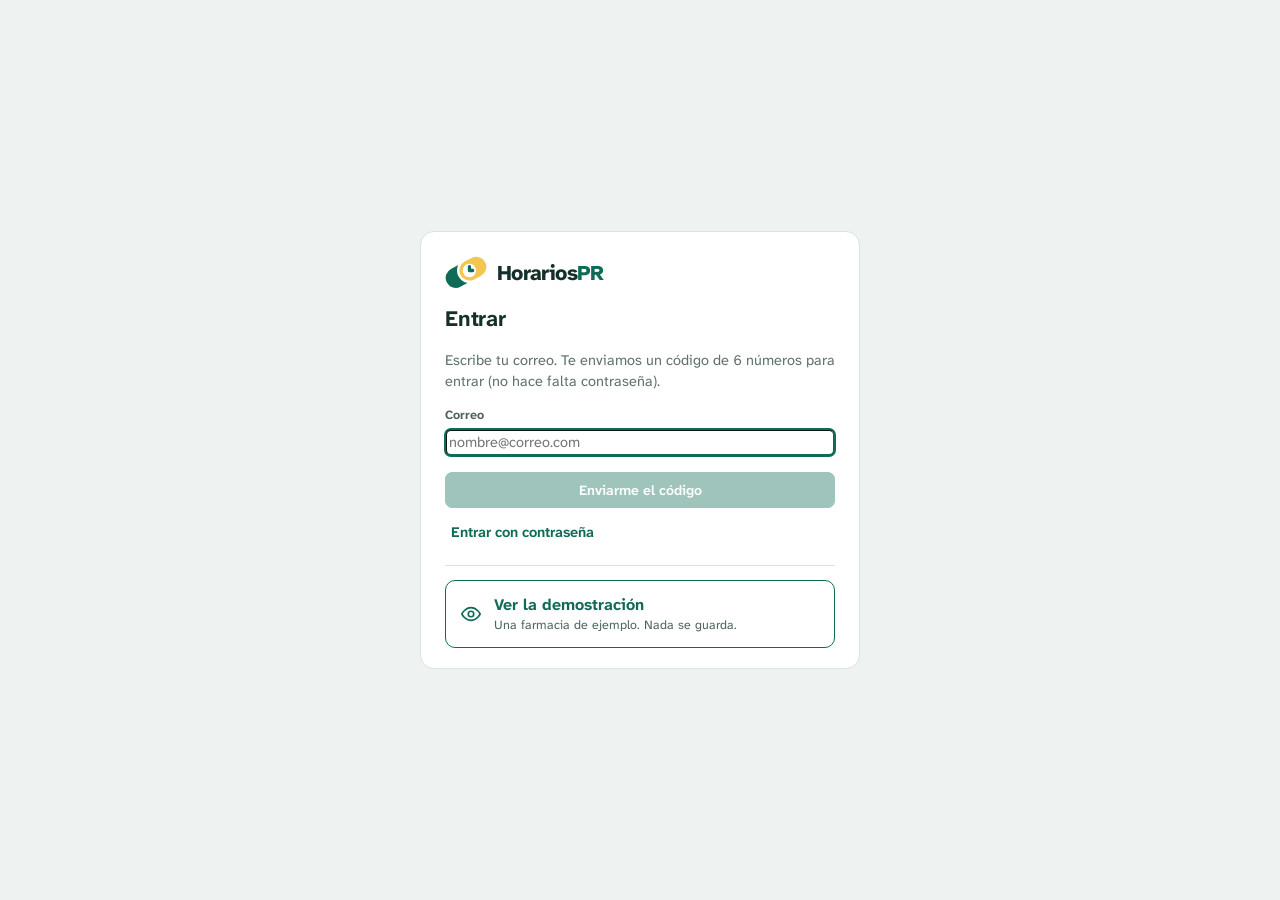
==== escritorio/index.html @ c8d588d7 "Título del video" ====
<!doctype html>
<html lang="es">
  <head>
    <meta charset="UTF-8" />
    <meta name="viewport" content="width=device-width, initial-scale=1.0" />
    <meta name="description" content="HorariosPR: horarios de farmacia claros, con reglas y revisión automática." />
    <meta name="theme-color" content="#0f6b57" />
    <title>HorariosPR</title>
    <link rel="icon" href="data:image/svg+xml,%3Csvg xmlns='http://www.w3.org/2000/svg' viewBox='0 0 32 32'%3E%3Cpath d='M9.193 3.197A14.5 14.5 0 0 0 22.807 28.803Z' fill='%230f6b57'/%3E%3Cpath d='M9.193 3.197A14.5 14.5 0 0 1 22.807 28.803Z' fill='%23f3c64f'/%3E%3Cpath d='M16 16V8.8M16 16h5.6' fill='none' stroke='%23fff' stroke-width='4' stroke-linecap='round'/%3E%3C/svg%3E" />
    <script type="module" crossorigin>var $x=Object.defineProperty;var Dx=(e,r,t)=>r in e?$x(e,r,{enumerable:!0,configurable:!0,writable:!0,value:t}):e[r]=t;var zl=(e,r,t)=>Dx(e,typeof r!="symbol"?r+"":r,t);(function(){const r=document.createElement("link").relList;if(r&&r.supports&&r.supports("modulepreload"))return;for(const o of document.querySelectorAll('link[rel="modulepreload"]'))n(o);new MutationObserver(o=>{for(const a of o)if(a.type==="childList")for(const s of a.addedNodes)s.tagName==="LINK"&&s.rel==="modulepreload"&&n(s)}).observe(document,{childList:!0,subtree:!0});function t(o){const a={};return o.integrity&&(a.integrity=o.integrity),o.referrerPolicy&&(a.referrerPolicy=o.referrerPolicy),o.crossOrigin==="use-credentials"?a.credentials="include":o.crossOrigin==="anonymous"?a.credentials="omit":a.credentials="same-origin",a}function n(o){if(o.ep)return;o.ep=!0;const a=t(o);fetch(o.href,a)}})();const Lx="modulepreload",Fx=function(e,r){return new URL(e,r).href},u0={},bb=function(r,t,n){let o=Promise.resolve();if(t&&t.length>0){const s=document.getElementsByTagName("link"),c=document.querySelector("meta[property=csp-nonce]"),l=(c==null?void 0:c.nonce)||(c==null?void 0:c.getAttribute("nonce"));o=Promise.allSettled(t.map(i=>{if(i=Fx(i,n),i in u0)return;u0[i]=!0;const u=i.endsWith(".css"),f=u?'[rel="stylesheet"]':"";if(!!n)for(let g=s.length-1;g>=0;g--){const m=s[g];if(m.href===i&&(!u||m.rel==="stylesheet"))return}else if(document.querySelector(`link[href="${i}"]${f}`))return;const h=document.createElement("link");if(h.rel=u?"stylesheet":Lx,u||(h.as="script"),h.crossOrigin="",h.href=i,l&&h.setAttribute("nonce",l),document.head.appendChild(h),u)return new Promise((g,m)=>{h.addEventListener("load",g),h.addEventListener("error",()=>m(new Error(`Unable to preload CSS for ${i}`)))})}))}function a(s){const c=new Event("vite:preloadError",{cancelable:!0});if(c.payload=s,window.dispatchEvent(c),!c.defaultPrevented)throw s}return o.then(s=>{for(const c of s||[])c.status==="rejected"&&a(c.reason);return r().catch(a)})};var mt=typeof globalThis<"u"?globalThis:typeof window<"u"?window:typeof global<"u"?global:typeof self<"u"?self:{};function zx(e){return e&&e.__esModule&&Object.prototype.hasOwnProperty.call(e,"default")?e.default:e}var yb={exports:{}},Zu={},vb={exports:{}},ft={};/**
 * @license React
 * react.production.min.js
 *
 * Copyright (c) Facebook, Inc. and its affiliates.
 *
 * This source code is licensed under the MIT license found in the
 * LICENSE file in the root directory of this source tree.
 */var vl=Symbol.for("react.element"),Bx=Symbol.for("react.portal"),Ux=Symbol.for("react.fragment"),Hx=Symbol.for("react.strict_mode"),qx=Symbol.for("react.profiler"),Vx=Symbol.for("react.provider"),Wx=Symbol.for("react.context"),Kx=Symbol.for("react.forward_ref"),Gx=Symbol.for("react.suspense"),Xx=Symbol.for("react.memo"),Jx=Symbol.for("react.lazy"),d0=Symbol.iterator;function Yx(e){return e===null||typeof e!="object"?null:(e=d0&&e[d0]||e["@@iterator"],typeof e=="function"?e:null)}var wb={isMounted:function(){return!1},enqueueForceUpdate:function(){},enqueueReplaceState:function(){},enqueueSetState:function(){}},xb=Object.assign,_b={};function Oi(e,r,t){this.props=e,this.context=r,this.refs=_b,this.updater=t||wb}Oi.prototype.isReactComponent={};Oi.prototype.setState=function(e,r){if(typeof e!="object"&&typeof e!="function"&&e!=null)throw Error("setState(...): takes an object of state variables to update or a function which returns an object of state variables.");this.updater.enqueueSetState(this,e,r,"setState")};Oi.prototype.forceUpdate=function(e){this.updater.enqueueForceUpdate(this,e,"forceUpdate")};function Sb(){}Sb.prototype=Oi.prototype;function kp(e,r,t){this.props=e,this.context=r,this.refs=_b,this.updater=t||wb}var Ep=kp.prototype=new Sb;Ep.constructor=kp;xb(Ep,Oi.prototype);Ep.isPureReactComponent=!0;var h0=Array.isArray,jb=Object.prototype.hasOwnProperty,Cp={current:null},kb={key:!0,ref:!0,__self:!0,__source:!0};function Eb(e,r,t){var n,o={},a=null,s=null;if(r!=null)for(n in r.ref!==void 0&&(s=r.ref),r.key!==void 0&&(a=""+r.key),r)jb.call(r,n)&&!kb.hasOwnProperty(n)&&(o[n]=r[n]);var c=arguments.length-2;if(c===1)o.children=t;else if(1<c){for(var l=Array(c),i=0;i<c;i++)l[i]=arguments[i+2];o.children=l}if(e&&e.defaultProps)for(n in c=e.defaultProps,c)o[n]===void 0&&(o[n]=c[n]);return{$$typeof:vl,type:e,key:a,ref:s,props:o,_owner:Cp.current}}function Zx(e,r){return{$$typeof:vl,type:e.type,key:r,ref:e.ref,props:e.props,_owner:e._owner}}function Tp(e){return typeof e=="object"&&e!==null&&e.$$typeof===vl}function Qx(e){var r={"=":"=0",":":"=2"};return"$"+e.replace(/[=:]/g,function(t){return r[t]})}var f0=/\/+/g;function zd(e,r){return typeof e=="object"&&e!==null&&e.key!=null?Qx(""+e.key):r.toString(36)}function wc(e,r,t,n,o){var a=typeof e;(a==="undefined"||a==="boolean")&&(e=null);var s=!1;if(e===null)s=!0;else switch(a){case"string":case"number":s=!0;break;case"object":switch(e.$$typeof){case vl:case Bx:s=!0}}if(s)return s=e,o=o(s),e=n===""?"."+zd(s,0):n,h0(o)?(t="",e!=null&&(t=e.replace(f0,"$&/")+"/"),wc(o,r,t,"",function(i){return i})):o!=null&&(Tp(o)&&(o=Zx(o,t+(!o.key||s&&s.key===o.key?"":(""+o.key).replace(f0,"$&/")+"/")+e)),r.push(o)),1;if(s=0,n=n===""?".":n+":",h0(e))for(var c=0;c<e.length;c++){a=e[c];var l=n+zd(a,c);s+=wc(a,r,t,l,o)}else if(l=Yx(e),typeof l=="function")for(e=l.call(e),c=0;!(a=e.next()).done;)a=a.value,l=n+zd(a,c++),s+=wc(a,r,t,l,o);else if(a==="object")throw r=String(e),Error("Objects are not valid as a React child (found: "+(r==="[object Object]"?"object with keys {"+Object.keys(e).join(", ")+"}":r)+"). If you meant to render a collection of children, use an array instead.");return s}function Bl(e,r,t){if(e==null)return e;var n=[],o=0;return wc(e,n,"","",function(a){return r.call(t,a,o++)}),n}function e3(e){if(e._status===-1){var r=e._result;r=r(),r.then(function(t){(e._status===0||e._status===-1)&&(e._status=1,e._result=t)},function(t){(e._status===0||e._status===-1)&&(e._status=2,e._result=t)}),e._status===-1&&(e._status=0,e._result=r)}if(e._status===1)return e._result.default;throw e._result}var Mr={current:null},xc={transition:null},t3={ReactCurrentDispatcher:Mr,ReactCurrentBatchConfig:xc,ReactCurrentOwner:Cp};function Cb(){throw Error("act(...) is not supported in production builds of React.")}ft.Children={map:Bl,forEach:function(e,r,t){Bl(e,function(){r.apply(this,arguments)},t)},count:function(e){var r=0;return Bl(e,function(){r++}),r},toArray:function(e){return Bl(e,function(r){return r})||[]},only:function(e){if(!Tp(e))throw Error("React.Children.only expected to receive a single React element child.");return e}};ft.Component=Oi;ft.Fragment=Ux;ft.Profiler=qx;ft.PureComponent=kp;ft.StrictMode=Hx;ft.Suspense=Gx;ft.__SECRET_INTERNALS_DO_NOT_USE_OR_YOU_WILL_BE_FIRED=t3;ft.act=Cb;ft.cloneElement=function(e,r,t){if(e==null)throw Error("React.cloneElement(...): The argument must be a React element, but you passed "+e+".");var n=xb({},e.props),o=e.key,a=e.ref,s=e._owner;if(r!=null){if(r.ref!==void 0&&(a=r.ref,s=Cp.current),r.key!==void 0&&(o=""+r.key),e.type&&e.type.defaultProps)var c=e.type.defaultProps;for(l in r)jb.call(r,l)&&!kb.hasOwnProperty(l)&&(n[l]=r[l]===void 0&&c!==void 0?c[l]:r[l])}var l=arguments.length-2;if(l===1)n.children=t;else if(1<l){c=Array(l);for(var i=0;i<l;i++)c[i]=arguments[i+2];n.children=c}return{$$typeof:vl,type:e.type,key:o,ref:a,props:n,_owner:s}};ft.createContext=function(e){return e={$$typeof:Wx,_currentValue:e,_currentValue2:e,_threadCount:0,Provider:null,Consumer:null,_defaultValue:null,_globalName:null},e.Provider={$$typeof:Vx,_context:e},e.Consumer=e};ft.createElement=Eb;ft.createFactory=function(e){var r=Eb.bind(null,e);return r.type=e,r};ft.createRef=function(){return{current:null}};ft.forwardRef=function(e){return{$$typeof:Kx,render:e}};ft.isValidElement=Tp;ft.lazy=function(e){return{$$typeof:Jx,_payload:{_status:-1,_result:e},_init:e3}};ft.memo=function(e,r){return{$$typeof:Xx,type:e,compare:r===void 0?null:r}};ft.startTransition=function(e){var r=xc.transition;xc.transition={};try{e()}finally{xc.transition=r}};ft.unstable_act=Cb;ft.useCallback=function(e,r){return Mr.current.useCallback(e,r)};ft.useContext=function(e){return Mr.current.useContext(e)};ft.useDebugValue=function(){};ft.useDeferredValue=function(e){return Mr.current.useDeferredValue(e)};ft.useEffect=function(e,r){return Mr.current.useEffect(e,r)};ft.useId=function(){return Mr.current.useId()};ft.useImperativeHandle=function(e,r,t){return Mr.current.useImperativeHandle(e,r,t)};ft.useInsertionEffect=function(e,r){return Mr.current.useInsertionEffect(e,r)};ft.useLayoutEffect=function(e,r){return Mr.current.useLayoutEffect(e,r)};ft.useMemo=function(e,r){return Mr.current.useMemo(e,r)};ft.useReducer=function(e,r,t){return Mr.current.useReducer(e,r,t)};ft.useRef=function(e){return Mr.current.useRef(e)};ft.useState=function(e){return Mr.current.useState(e)};ft.useSyncExternalStore=function(e,r,t){return Mr.current.useSyncExternalStore(e,r,t)};ft.useTransition=function(){return Mr.current.useTransition()};ft.version="18.3.1";vb.exports=ft;var Q=vb.exports;/**
 * @license React
 * react-jsx-runtime.production.min.js
 *
 * Copyright (c) Facebook, Inc. and its affiliates.
 *
 * This source code is licensed under the MIT license found in the
 * LICENSE file in the root directory of this source tree.
 */var r3=Q,n3=Symbol.for("react.element"),s3=Symbol.for("react.fragment"),a3=Object.prototype.hasOwnProperty,i3=r3.__SECRET_INTERNALS_DO_NOT_USE_OR_YOU_WILL_BE_FIRED.ReactCurrentOwner,o3={key:!0,ref:!0,__self:!0,__source:!0};function Tb(e,r,t){var n,o={},a=null,s=null;t!==void 0&&(a=""+t),r.key!==void 0&&(a=""+r.key),r.ref!==void 0&&(s=r.ref);for(n in r)a3.call(r,n)&&!o3.hasOwnProperty(n)&&(o[n]=r[n]);if(e&&e.defaultProps)for(n in r=e.defaultProps,r)o[n]===void 0&&(o[n]=r[n]);return{$$typeof:n3,type:e,key:a,ref:s,props:o,_owner:i3.current}}Zu.Fragment=s3;Zu.jsx=Tb;Zu.jsxs=Tb;yb.exports=Zu;var b=yb.exports,Ab={exports:{}},Yr={},Nb={exports:{}},Ob={};/**
 * @license React
 * scheduler.production.min.js
 *
 * Copyright (c) Facebook, Inc. and its affiliates.
 *
 * This source code is licensed under the MIT license found in the
 * LICENSE file in the root directory of this source tree.
 */(function(e){function r(_,S){var T=_.length;_.push(S);e:for(;0<T;){var P=T-1>>>1,L=_[P];if(0<o(L,S))_[P]=S,_[T]=L,T=P;else break e}}function t(_){return _.length===0?null:_[0]}function n(_){if(_.length===0)return null;var S=_[0],T=_.pop();if(T!==S){_[0]=T;e:for(var P=0,L=_.length,V=L>>>1;P<V;){var H=2*(P+1)-1,Y=_[H],z=H+1,K=_[z];if(0>o(Y,T))z<L&&0>o(K,Y)?(_[P]=K,_[z]=T,P=z):(_[P]=Y,_[H]=T,P=H);else if(z<L&&0>o(K,T))_[P]=K,_[z]=T,P=z;else break e}}return S}function o(_,S){var T=_.sortIndex-S.sortIndex;return T!==0?T:_.id-S.id}if(typeof performance=="object"&&typeof performance.now=="function"){var a=performance;e.unstable_now=function(){return a.now()}}else{var s=Date,c=s.now();e.unstable_now=function(){return s.now()-c}}var l=[],i=[],u=1,f=null,d=3,h=!1,g=!1,m=!1,p=typeof setTimeout=="function"?setTimeout:null,v=typeof clearTimeout=="function"?clearTimeout:null,y=typeof setImmediate<"u"?setImmediate:null;typeof navigator<"u"&&navigator.scheduling!==void 0&&navigator.scheduling.isInputPending!==void 0&&navigator.scheduling.isInputPending.bind(navigator.scheduling);function w(_){for(var S=t(i);S!==null;){if(S.callback===null)n(i);else if(S.startTime<=_)n(i),S.sortIndex=S.expirationTime,r(l,S);else break;S=t(i)}}function k(_){if(m=!1,w(_),!g)if(t(l)!==null)g=!0,x(A);else{var S=t(i);S!==null&&j(k,S.startTime-_)}}function A(_,S){g=!1,m&&(m=!1,v(R),R=-1),h=!0;var T=d;try{for(w(S),f=t(l);f!==null&&(!(f.expirationTime>S)||_&&!U());){var P=f.callback;if(typeof P=="function"){f.callback=null,d=f.priorityLevel;var L=P(f.expirationTime<=S);S=e.unstable_now(),typeof L=="function"?f.callback=L:f===t(l)&&n(l),w(S)}else n(l);f=t(l)}if(f!==null)var V=!0;else{var H=t(i);H!==null&&j(k,H.startTime-S),V=!1}return V}finally{f=null,d=T,h=!1}}var N=!1,I=null,R=-1,F=5,$=-1;function U(){return!(e.unstable_now()-$<F)}function B(){if(I!==null){var _=e.unstable_now();$=_;var S=!0;try{S=I(!0,_)}finally{S?C():(N=!1,I=null)}}else N=!1}var C;if(typeof y=="function")C=function(){y(B)};else if(typeof MessageChannel<"u"){var O=new MessageChannel,E=O.port2;O.port1.onmessage=B,C=function(){E.postMessage(null)}}else C=function(){p(B,0)};function x(_){I=_,N||(N=!0,C())}function j(_,S){R=p(function(){_(e.unstable_now())},S)}e.unstable_IdlePriority=5,e.unstable_ImmediatePriority=1,e.unstable_LowPriority=4,e.unstable_NormalPriority=3,e.unstable_Profiling=null,e.unstable_UserBlockingPriority=2,e.unstable_cancelCallback=function(_){_.callback=null},e.unstable_continueExecution=function(){g||h||(g=!0,x(A))},e.unstable_forceFrameRate=function(_){0>_||125<_?console.error("forceFrameRate takes a positive int between 0 and 125, forcing frame rates higher than 125 fps is not supported"):F=0<_?Math.floor(1e3/_):5},e.unstable_getCurrentPriorityLevel=function(){return d},e.unstable_getFirstCallbackNode=function(){return t(l)},e.unstable_next=function(_){switch(d){case 1:case 2:case 3:var S=3;break;default:S=d}var T=d;d=S;try{return _()}finally{d=T}},e.unstable_pauseExecution=function(){},e.unstable_requestPaint=function(){},e.unstable_runWithPriority=function(_,S){switch(_){case 1:case 2:case 3:case 4:case 5:break;default:_=3}var T=d;d=_;try{return S()}finally{d=T}},e.unstable_scheduleCallback=function(_,S,T){var P=e.unstable_now();switch(typeof T=="object"&&T!==null?(T=T.delay,T=typeof T=="number"&&0<T?P+T:P):T=P,_){case 1:var L=-1;break;case 2:L=250;break;case 5:L=1073741823;break;case 4:L=1e4;break;default:L=5e3}return L=T+L,_={id:u++,callback:S,priorityLevel:_,startTime:T,expirationTime:L,sortIndex:-1},T>P?(_.sortIndex=T,r(i,_),t(l)===null&&_===t(i)&&(m?(v(R),R=-1):m=!0,j(k,T-P))):(_.sortIndex=L,r(l,_),g||h||(g=!0,x(A))),_},e.unstable_shouldYield=U,e.unstable_wrapCallback=function(_){var S=d;return function(){var T=d;d=S;try{return _.apply(this,arguments)}finally{d=T}}}})(Ob);Nb.exports=Ob;var l3=Nb.exports;/**
 * @license React
 * react-dom.production.min.js
 *
 * Copyright (c) Facebook, Inc. and its affiliates.
 *
 * This source code is licensed under the MIT license found in the
 * LICENSE file in the root directory of this source tree.
 */var c3=Q,Xr=l3;function Ne(e){for(var r="https://reactjs.org/docs/error-decoder.html?invariant="+e,t=1;t<arguments.length;t++)r+="&args[]="+encodeURIComponent(arguments[t]);return"Minified React error #"+e+"; visit "+r+" for the full message or use the non-minified dev environment for full errors and additional helpful warnings."}var Rb=new Set,Io={};function ga(e,r){pi(e,r),pi(e+"Capture",r)}function pi(e,r){for(Io[e]=r,e=0;e<r.length;e++)Rb.add(r[e])}var Qn=!(typeof window>"u"||typeof window.document>"u"||typeof window.document.createElement>"u"),Uh=Object.prototype.hasOwnProperty,u3=/^[:A-Z_a-z\u00C0-\u00D6\u00D8-\u00F6\u00F8-\u02FF\u0370-\u037D\u037F-\u1FFF\u200C-\u200D\u2070-\u218F\u2C00-\u2FEF\u3001-\uD7FF\uF900-\uFDCF\uFDF0-\uFFFD][:A-Z_a-z\u00C0-\u00D6\u00D8-\u00F6\u00F8-\u02FF\u0370-\u037D\u037F-\u1FFF\u200C-\u200D\u2070-\u218F\u2C00-\u2FEF\u3001-\uD7FF\uF900-\uFDCF\uFDF0-\uFFFD\-.0-9\u00B7\u0300-\u036F\u203F-\u2040]*$/,p0={},m0={};function d3(e){return Uh.call(m0,e)?!0:Uh.call(p0,e)?!1:u3.test(e)?m0[e]=!0:(p0[e]=!0,!1)}function h3(e,r,t,n){if(t!==null&&t.type===0)return!1;switch(typeof r){case"function":case"symbol":return!0;case"boolean":return n?!1:t!==null?!t.acceptsBooleans:(e=e.toLowerCase().slice(0,5),e!=="data-"&&e!=="aria-");default:return!1}}function f3(e,r,t,n){if(r===null||typeof r>"u"||h3(e,r,t,n))return!0;if(n)return!1;if(t!==null)switch(t.type){case 3:return!r;case 4:return r===!1;case 5:return isNaN(r);case 6:return isNaN(r)||1>r}return!1}function Pr(e,r,t,n,o,a,s){this.acceptsBooleans=r===2||r===3||r===4,this.attributeName=n,this.attributeNamespace=o,this.mustUseProperty=t,this.propertyName=e,this.type=r,this.sanitizeURL=a,this.removeEmptyString=s}var br={};"children dangerouslySetInnerHTML defaultValue defaultChecked innerHTML suppressContentEditableWarning suppressHydrationWarning style".split(" ").forEach(function(e){br[e]=new Pr(e,0,!1,e,null,!1,!1)});[["acceptCharset","accept-charset"],["className","class"],["htmlFor","for"],["httpEquiv","http-equiv"]].forEach(function(e){var r=e[0];br[r]=new Pr(r,1,!1,e[1],null,!1,!1)});["contentEditable","draggable","spellCheck","value"].forEach(function(e){br[e]=new Pr(e,2,!1,e.toLowerCase(),null,!1,!1)});["autoReverse","externalResourcesRequired","focusable","preserveAlpha"].forEach(function(e){br[e]=new Pr(e,2,!1,e,null,!1,!1)});"allowFullScreen async autoFocus autoPlay controls default defer disabled disablePictureInPicture disableRemotePlayback formNoValidate hidden loop noModule noValidate open playsInline readOnly required reversed scoped seamless itemScope".split(" ").forEach(function(e){br[e]=new Pr(e,3,!1,e.toLowerCase(),null,!1,!1)});["checked","multiple","muted","selected"].forEach(function(e){br[e]=new Pr(e,3,!0,e,null,!1,!1)});["capture","download"].forEach(function(e){br[e]=new Pr(e,4,!1,e,null,!1,!1)});["cols","rows","size","span"].forEach(function(e){br[e]=new Pr(e,6,!1,e,null,!1,!1)});["rowSpan","start"].forEach(function(e){br[e]=new Pr(e,5,!1,e.toLowerCase(),null,!1,!1)});var Ap=/[\-:]([a-z])/g;function Np(e){return e[1].toUpperCase()}"accent-height alignment-baseline arabic-form baseline-shift cap-height clip-path clip-rule color-interpolation color-interpolation-filters color-profile color-rendering dominant-baseline enable-background fill-opacity fill-rule flood-color flood-opacity font-family font-size font-size-adjust font-stretch font-style font-variant font-weight glyph-name glyph-orientation-horizontal glyph-orientation-vertical horiz-adv-x horiz-origin-x image-rendering letter-spacing lighting-color marker-end marker-mid marker-start overline-position overline-thickness paint-order panose-1 pointer-events rendering-intent shape-rendering stop-color stop-opacity strikethrough-position strikethrough-thickness stroke-dasharray stroke-dashoffset stroke-linecap stroke-linejoin stroke-miterlimit stroke-opacity stroke-width text-anchor text-decoration text-rendering underline-position underline-thickness unicode-bidi unicode-range units-per-em v-alphabetic v-hanging v-ideographic v-mathematical vector-effect vert-adv-y vert-origin-x vert-origin-y word-spacing writing-mode xmlns:xlink x-height".split(" ").forEach(function(e){var r=e.replace(Ap,Np);br[r]=new Pr(r,1,!1,e,null,!1,!1)});"xlink:actuate xlink:arcrole xlink:role xlink:show xlink:title xlink:type".split(" ").forEach(function(e){var r=e.replace(Ap,Np);br[r]=new Pr(r,1,!1,e,"http://www.w3.org/1999/xlink",!1,!1)});["xml:base","xml:lang","xml:space"].forEach(function(e){var r=e.replace(Ap,Np);br[r]=new Pr(r,1,!1,e,"http://www.w3.org/XML/1998/namespace",!1,!1)});["tabIndex","crossOrigin"].forEach(function(e){br[e]=new Pr(e,1,!1,e.toLowerCase(),null,!1,!1)});br.xlinkHref=new Pr("xlinkHref",1,!1,"xlink:href","http://www.w3.org/1999/xlink",!0,!1);["src","href","action","formAction"].forEach(function(e){br[e]=new Pr(e,1,!1,e.toLowerCase(),null,!0,!0)});function Op(e,r,t,n){var o=br.hasOwnProperty(r)?br[r]:null;(o!==null?o.type!==0:n||!(2<r.length)||r[0]!=="o"&&r[0]!=="O"||r[1]!=="n"&&r[1]!=="N")&&(f3(r,t,o,n)&&(t=null),n||o===null?d3(r)&&(t===null?e.removeAttribute(r):e.setAttribute(r,""+t)):o.mustUseProperty?e[o.propertyName]=t===null?o.type===3?!1:"":t:(r=o.attributeName,n=o.attributeNamespace,t===null?e.removeAttribute(r):(o=o.type,t=o===3||o===4&&t===!0?"":""+t,n?e.setAttributeNS(n,r,t):e.setAttribute(r,t))))}var is=c3.__SECRET_INTERNALS_DO_NOT_USE_OR_YOU_WILL_BE_FIRED,Ul=Symbol.for("react.element"),Ia=Symbol.for("react.portal"),$a=Symbol.for("react.fragment"),Rp=Symbol.for("react.strict_mode"),Hh=Symbol.for("react.profiler"),Mb=Symbol.for("react.provider"),Pb=Symbol.for("react.context"),Mp=Symbol.for("react.forward_ref"),qh=Symbol.for("react.suspense"),Vh=Symbol.for("react.suspense_list"),Pp=Symbol.for("react.memo"),hs=Symbol.for("react.lazy"),Ib=Symbol.for("react.offscreen"),g0=Symbol.iterator;function Hi(e){return e===null||typeof e!="object"?null:(e=g0&&e[g0]||e["@@iterator"],typeof e=="function"?e:null)}var Kt=Object.assign,Bd;function io(e){if(Bd===void 0)try{throw Error()}catch(t){var r=t.stack.trim().match(/\n( *(at )?)/);Bd=r&&r[1]||""}return`
`+Bd+e}var Ud=!1;function Hd(e,r){if(!e||Ud)return"";Ud=!0;var t=Error.prepareStackTrace;Error.prepareStackTrace=void 0;try{if(r)if(r=function(){throw Error()},Object.defineProperty(r.prototype,"props",{set:function(){throw Error()}}),typeof Reflect=="object"&&Reflect.construct){try{Reflect.construct(r,[])}catch(i){var n=i}Reflect.construct(e,[],r)}else{try{r.call()}catch(i){n=i}e.call(r.prototype)}else{try{throw Error()}catch(i){n=i}e()}}catch(i){if(i&&n&&typeof i.stack=="string"){for(var o=i.stack.split(`
`),a=n.stack.split(`
`),s=o.length-1,c=a.length-1;1<=s&&0<=c&&o[s]!==a[c];)c--;for(;1<=s&&0<=c;s--,c--)if(o[s]!==a[c]){if(s!==1||c!==1)do if(s--,c--,0>c||o[s]!==a[c]){var l=`
`+o[s].replace(" at new "," at ");return e.displayName&&l.includes("<anonymous>")&&(l=l.replace("<anonymous>",e.displayName)),l}while(1<=s&&0<=c);break}}}finally{Ud=!1,Error.prepareStackTrace=t}return(e=e?e.displayName||e.name:"")?io(e):""}function p3(e){switch(e.tag){case 5:return io(e.type);case 16:return io("Lazy");case 13:return io("Suspense");case 19:return io("SuspenseList");case 0:case 2:case 15:return e=Hd(e.type,!1),e;case 11:return e=Hd(e.type.render,!1),e;case 1:return e=Hd(e.type,!0),e;default:return""}}function Wh(e){if(e==null)return null;if(typeof e=="function")return e.displayName||e.name||null;if(typeof e=="string")return e;switch(e){case $a:return"Fragment";case Ia:return"Portal";case Hh:return"Profiler";case Rp:return"StrictMode";case qh:return"Suspense";case Vh:return"SuspenseList"}if(typeof e=="object")switch(e.$$typeof){case Pb:return(e.displayName||"Context")+".Consumer";case Mb:return(e._context.displayName||"Context")+".Provider";case Mp:var r=e.render;return e=e.displayName,e||(e=r.displayName||r.name||"",e=e!==""?"ForwardRef("+e+")":"ForwardRef"),e;case Pp:return r=e.displayName||null,r!==null?r:Wh(e.type)||"Memo";case hs:r=e._payload,e=e._init;try{return Wh(e(r))}catch{}}return null}function m3(e){var r=e.type;switch(e.tag){case 24:return"Cache";case 9:return(r.displayName||"Context")+".Consumer";case 10:return(r._context.displayName||"Context")+".Provider";case 18:return"DehydratedFragment";case 11:return e=r.render,e=e.displayName||e.name||"",r.displayName||(e!==""?"ForwardRef("+e+")":"ForwardRef");case 7:return"Fragment";case 5:return r;case 4:return"Portal";case 3:return"Root";case 6:return"Text";case 16:return Wh(r);case 8:return r===Rp?"StrictMode":"Mode";case 22:return"Offscreen";case 12:return"Profiler";case 21:return"Scope";case 13:return"Suspense";case 19:return"SuspenseList";case 25:return"TracingMarker";case 1:case 0:case 17:case 2:case 14:case 15:if(typeof r=="function")return r.displayName||r.name||null;if(typeof r=="string")return r}return null}function Rs(e){switch(typeof e){case"boolean":case"number":case"string":case"undefined":return e;case"object":return e;default:return""}}function $b(e){var r=e.type;return(e=e.nodeName)&&e.toLowerCase()==="input"&&(r==="checkbox"||r==="radio")}function g3(e){var r=$b(e)?"checked":"value",t=Object.getOwnPropertyDescriptor(e.constructor.prototype,r),n=""+e[r];if(!e.hasOwnProperty(r)&&typeof t<"u"&&typeof t.get=="function"&&typeof t.set=="function"){var o=t.get,a=t.set;return Object.defineProperty(e,r,{configurable:!0,get:function(){return o.call(this)},set:function(s){n=""+s,a.call(this,s)}}),Object.defineProperty(e,r,{enumerable:t.enumerable}),{getValue:function(){return n},setValue:function(s){n=""+s},stopTracking:function(){e._valueTracker=null,delete e[r]}}}}function Hl(e){e._valueTracker||(e._valueTracker=g3(e))}function Db(e){if(!e)return!1;var r=e._valueTracker;if(!r)return!0;var t=r.getValue(),n="";return e&&(n=$b(e)?e.checked?"true":"false":e.value),e=n,e!==t?(r.setValue(e),!0):!1}function Gc(e){if(e=e||(typeof document<"u"?document:void 0),typeof e>"u")return null;try{return e.activeElement||e.body}catch{return e.body}}function Kh(e,r){var t=r.checked;return Kt({},r,{defaultChecked:void 0,defaultValue:void 0,value:void 0,checked:t??e._wrapperState.initialChecked})}function b0(e,r){var t=r.defaultValue==null?"":r.defaultValue,n=r.checked!=null?r.checked:r.defaultChecked;t=Rs(r.value!=null?r.value:t),e._wrapperState={initialChecked:n,initialValue:t,controlled:r.type==="checkbox"||r.type==="radio"?r.checked!=null:r.value!=null}}function Lb(e,r){r=r.checked,r!=null&&Op(e,"checked",r,!1)}function Gh(e,r){Lb(e,r);var t=Rs(r.value),n=r.type;if(t!=null)n==="number"?(t===0&&e.value===""||e.value!=t)&&(e.value=""+t):e.value!==""+t&&(e.value=""+t);else if(n==="submit"||n==="reset"){e.removeAttribute("value");return}r.hasOwnProperty("value")?Xh(e,r.type,t):r.hasOwnProperty("defaultValue")&&Xh(e,r.type,Rs(r.defaultValue)),r.checked==null&&r.defaultChecked!=null&&(e.defaultChecked=!!r.defaultChecked)}function y0(e,r,t){if(r.hasOwnProperty("value")||r.hasOwnProperty("defaultValue")){var n=r.type;if(!(n!=="submit"&&n!=="reset"||r.value!==void 0&&r.value!==null))return;r=""+e._wrapperState.initialValue,t||r===e.value||(e.value=r),e.defaultValue=r}t=e.name,t!==""&&(e.name=""),e.defaultChecked=!!e._wrapperState.initialChecked,t!==""&&(e.name=t)}function Xh(e,r,t){(r!=="number"||Gc(e.ownerDocument)!==e)&&(t==null?e.defaultValue=""+e._wrapperState.initialValue:e.defaultValue!==""+t&&(e.defaultValue=""+t))}var oo=Array.isArray;function Ya(e,r,t,n){if(e=e.options,r){r={};for(var o=0;o<t.length;o++)r["$"+t[o]]=!0;for(t=0;t<e.length;t++)o=r.hasOwnProperty("$"+e[t].value),e[t].selected!==o&&(e[t].selected=o),o&&n&&(e[t].defaultSelected=!0)}else{for(t=""+Rs(t),r=null,o=0;o<e.length;o++){if(e[o].value===t){e[o].selected=!0,n&&(e[o].defaultSelected=!0);return}r!==null||e[o].disabled||(r=e[o])}r!==null&&(r.selected=!0)}}function Jh(e,r){if(r.dangerouslySetInnerHTML!=null)throw Error(Ne(91));return Kt({},r,{value:void 0,defaultValue:void 0,children:""+e._wrapperState.initialValue})}function v0(e,r){var t=r.value;if(t==null){if(t=r.children,r=r.defaultValue,t!=null){if(r!=null)throw Error(Ne(92));if(oo(t)){if(1<t.length)throw Error(Ne(93));t=t[0]}r=t}r==null&&(r=""),t=r}e._wrapperState={initialValue:Rs(t)}}function Fb(e,r){var t=Rs(r.value),n=Rs(r.defaultValue);t!=null&&(t=""+t,t!==e.value&&(e.value=t),r.defaultValue==null&&e.defaultValue!==t&&(e.defaultValue=t)),n!=null&&(e.defaultValue=""+n)}function w0(e){var r=e.textContent;r===e._wrapperState.initialValue&&r!==""&&r!==null&&(e.value=r)}function zb(e){switch(e){case"svg":return"http://www.w3.org/2000/svg";case"math":return"http://www.w3.org/1998/Math/MathML";default:return"http://www.w3.org/1999/xhtml"}}function Yh(e,r){return e==null||e==="http://www.w3.org/1999/xhtml"?zb(r):e==="http://www.w3.org/2000/svg"&&r==="foreignObject"?"http://www.w3.org/1999/xhtml":e}var ql,Bb=function(e){return typeof MSApp<"u"&&MSApp.execUnsafeLocalFunction?function(r,t,n,o){MSApp.execUnsafeLocalFunction(function(){return e(r,t,n,o)})}:e}(function(e,r){if(e.namespaceURI!=="http://www.w3.org/2000/svg"||"innerHTML"in e)e.innerHTML=r;else{for(ql=ql||document.createElement("div"),ql.innerHTML="<svg>"+r.valueOf().toString()+"</svg>",r=ql.firstChild;e.firstChild;)e.removeChild(e.firstChild);for(;r.firstChild;)e.appendChild(r.firstChild)}});function $o(e,r){if(r){var t=e.firstChild;if(t&&t===e.lastChild&&t.nodeType===3){t.nodeValue=r;return}}e.textContent=r}var vo={animationIterationCount:!0,aspectRatio:!0,borderImageOutset:!0,borderImageSlice:!0,borderImageWidth:!0,boxFlex:!0,boxFlexGroup:!0,boxOrdinalGroup:!0,columnCount:!0,columns:!0,flex:!0,flexGrow:!0,flexPositive:!0,flexShrink:!0,flexNegative:!0,flexOrder:!0,gridArea:!0,gridRow:!0,gridRowEnd:!0,gridRowSpan:!0,gridRowStart:!0,gridColumn:!0,gridColumnEnd:!0,gridColumnSpan:!0,gridColumnStart:!0,fontWeight:!0,lineClamp:!0,lineHeight:!0,opacity:!0,order:!0,orphans:!0,tabSize:!0,widows:!0,zIndex:!0,zoom:!0,fillOpacity:!0,floodOpacity:!0,stopOpacity:!0,strokeDasharray:!0,strokeDashoffset:!0,strokeMiterlimit:!0,strokeOpacity:!0,strokeWidth:!0},b3=["Webkit","ms","Moz","O"];Object.keys(vo).forEach(function(e){b3.forEach(function(r){r=r+e.charAt(0).toUpperCase()+e.substring(1),vo[r]=vo[e]})});function Ub(e,r,t){return r==null||typeof r=="boolean"||r===""?"":t||typeof r!="number"||r===0||vo.hasOwnProperty(e)&&vo[e]?(""+r).trim():r+"px"}function Hb(e,r){e=e.style;for(var t in r)if(r.hasOwnProperty(t)){var n=t.indexOf("--")===0,o=Ub(t,r[t],n);t==="float"&&(t="cssFloat"),n?e.setProperty(t,o):e[t]=o}}var y3=Kt({menuitem:!0},{area:!0,base:!0,br:!0,col:!0,embed:!0,hr:!0,img:!0,input:!0,keygen:!0,link:!0,meta:!0,param:!0,source:!0,track:!0,wbr:!0});function Zh(e,r){if(r){if(y3[e]&&(r.children!=null||r.dangerouslySetInnerHTML!=null))throw Error(Ne(137,e));if(r.dangerouslySetInnerHTML!=null){if(r.children!=null)throw Error(Ne(60));if(typeof r.dangerouslySetInnerHTML!="object"||!("__html"in r.dangerouslySetInnerHTML))throw Error(Ne(61))}if(r.style!=null&&typeof r.style!="object")throw Error(Ne(62))}}function Qh(e,r){if(e.indexOf("-")===-1)return typeof r.is=="string";switch(e){case"annotation-xml":case"color-profile":case"font-face":case"font-face-src":case"font-face-uri":case"font-face-format":case"font-face-name":case"missing-glyph":return!1;default:return!0}}var ef=null;function Ip(e){return e=e.target||e.srcElement||window,e.correspondingUseElement&&(e=e.correspondingUseElement),e.nodeType===3?e.parentNode:e}var tf=null,Za=null,Qa=null;function x0(e){if(e=_l(e)){if(typeof tf!="function")throw Error(Ne(280));var r=e.stateNode;r&&(r=nd(r),tf(e.stateNode,e.type,r))}}function qb(e){Za?Qa?Qa.push(e):Qa=[e]:Za=e}function Vb(){if(Za){var e=Za,r=Qa;if(Qa=Za=null,x0(e),r)for(e=0;e<r.length;e++)x0(r[e])}}function Wb(e,r){return e(r)}function Kb(){}var qd=!1;function Gb(e,r,t){if(qd)return e(r,t);qd=!0;try{return Wb(e,r,t)}finally{qd=!1,(Za!==null||Qa!==null)&&(Kb(),Vb())}}function Do(e,r){var t=e.stateNode;if(t===null)return null;var n=nd(t);if(n===null)return null;t=n[r];e:switch(r){case"onClick":case"onClickCapture":case"onDoubleClick":case"onDoubleClickCapture":case"onMouseDown":case"onMouseDownCapture":case"onMouseMove":case"onMouseMoveCapture":case"onMouseUp":case"onMouseUpCapture":case"onMouseEnter":(n=!n.disabled)||(e=e.type,n=!(e==="button"||e==="input"||e==="select"||e==="textarea")),e=!n;break e;default:e=!1}if(e)return null;if(t&&typeof t!="function")throw Error(Ne(231,r,typeof t));return t}var rf=!1;if(Qn)try{var qi={};Object.defineProperty(qi,"passive",{get:function(){rf=!0}}),window.addEventListener("test",qi,qi),window.removeEventListener("test",qi,qi)}catch{rf=!1}function v3(e,r,t,n,o,a,s,c,l){var i=Array.prototype.slice.call(arguments,3);try{r.apply(t,i)}catch(u){this.onError(u)}}var wo=!1,Xc=null,Jc=!1,nf=null,w3={onError:function(e){wo=!0,Xc=e}};function x3(e,r,t,n,o,a,s,c,l){wo=!1,Xc=null,v3.apply(w3,arguments)}function _3(e,r,t,n,o,a,s,c,l){if(x3.apply(this,arguments),wo){if(wo){var i=Xc;wo=!1,Xc=null}else throw Error(Ne(198));Jc||(Jc=!0,nf=i)}}function ba(e){var r=e,t=e;if(e.alternate)for(;r.return;)r=r.return;else{e=r;do r=e,r.flags&4098&&(t=r.return),e=r.return;while(e)}return r.tag===3?t:null}function Xb(e){if(e.tag===13){var r=e.memoizedState;if(r===null&&(e=e.alternate,e!==null&&(r=e.memoizedState)),r!==null)return r.dehydrated}return null}function _0(e){if(ba(e)!==e)throw Error(Ne(188))}function S3(e){var r=e.alternate;if(!r){if(r=ba(e),r===null)throw Error(Ne(188));return r!==e?null:e}for(var t=e,n=r;;){var o=t.return;if(o===null)break;var a=o.alternate;if(a===null){if(n=o.return,n!==null){t=n;continue}break}if(o.child===a.child){for(a=o.child;a;){if(a===t)return _0(o),e;if(a===n)return _0(o),r;a=a.sibling}throw Error(Ne(188))}if(t.return!==n.return)t=o,n=a;else{for(var s=!1,c=o.child;c;){if(c===t){s=!0,t=o,n=a;break}if(c===n){s=!0,n=o,t=a;break}c=c.sibling}if(!s){for(c=a.child;c;){if(c===t){s=!0,t=a,n=o;break}if(c===n){s=!0,n=a,t=o;break}c=c.sibling}if(!s)throw Error(Ne(189))}}if(t.alternate!==n)throw Error(Ne(190))}if(t.tag!==3)throw Error(Ne(188));return t.stateNode.current===t?e:r}function Jb(e){return e=S3(e),e!==null?Yb(e):null}function Yb(e){if(e.tag===5||e.tag===6)return e;for(e=e.child;e!==null;){var r=Yb(e);if(r!==null)return r;e=e.sibling}return null}var Zb=Xr.unstable_scheduleCallback,S0=Xr.unstable_cancelCallback,j3=Xr.unstable_shouldYield,k3=Xr.unstable_requestPaint,Qt=Xr.unstable_now,E3=Xr.unstable_getCurrentPriorityLevel,$p=Xr.unstable_ImmediatePriority,Qb=Xr.unstable_UserBlockingPriority,Yc=Xr.unstable_NormalPriority,C3=Xr.unstable_LowPriority,ey=Xr.unstable_IdlePriority,Qu=null,Rn=null;function T3(e){if(Rn&&typeof Rn.onCommitFiberRoot=="function")try{Rn.onCommitFiberRoot(Qu,e,void 0,(e.current.flags&128)===128)}catch{}}var gn=Math.clz32?Math.clz32:O3,A3=Math.log,N3=Math.LN2;function O3(e){return e>>>=0,e===0?32:31-(A3(e)/N3|0)|0}var Vl=64,Wl=4194304;function lo(e){switch(e&-e){case 1:return 1;case 2:return 2;case 4:return 4;case 8:return 8;case 16:return 16;case 32:return 32;case 64:case 128:case 256:case 512:case 1024:case 2048:case 4096:case 8192:case 16384:case 32768:case 65536:case 131072:case 262144:case 524288:case 1048576:case 2097152:return e&4194240;case 4194304:case 8388608:case 16777216:case 33554432:case 67108864:return e&130023424;case 134217728:return 134217728;case 268435456:return 268435456;case 536870912:return 536870912;case 1073741824:return 1073741824;default:return e}}function Zc(e,r){var t=e.pendingLanes;if(t===0)return 0;var n=0,o=e.suspendedLanes,a=e.pingedLanes,s=t&268435455;if(s!==0){var c=s&~o;c!==0?n=lo(c):(a&=s,a!==0&&(n=lo(a)))}else s=t&~o,s!==0?n=lo(s):a!==0&&(n=lo(a));if(n===0)return 0;if(r!==0&&r!==n&&!(r&o)&&(o=n&-n,a=r&-r,o>=a||o===16&&(a&4194240)!==0))return r;if(n&4&&(n|=t&16),r=e.entangledLanes,r!==0)for(e=e.entanglements,r&=n;0<r;)t=31-gn(r),o=1<<t,n|=e[t],r&=~o;return n}function R3(e,r){switch(e){case 1:case 2:case 4:return r+250;case 8:case 16:case 32:case 64:case 128:case 256:case 512:case 1024:case 2048:case 4096:case 8192:case 16384:case 32768:case 65536:case 131072:case 262144:case 524288:case 1048576:case 2097152:return r+5e3;case 4194304:case 8388608:case 16777216:case 33554432:case 67108864:return-1;case 134217728:case 268435456:case 536870912:case 1073741824:return-1;default:return-1}}function M3(e,r){for(var t=e.suspendedLanes,n=e.pingedLanes,o=e.expirationTimes,a=e.pendingLanes;0<a;){var s=31-gn(a),c=1<<s,l=o[s];l===-1?(!(c&t)||c&n)&&(o[s]=R3(c,r)):l<=r&&(e.expiredLanes|=c),a&=~c}}function sf(e){return e=e.pendingLanes&-1073741825,e!==0?e:e&1073741824?1073741824:0}function ty(){var e=Vl;return Vl<<=1,!(Vl&4194240)&&(Vl=64),e}function Vd(e){for(var r=[],t=0;31>t;t++)r.push(e);return r}function wl(e,r,t){e.pendingLanes|=r,r!==536870912&&(e.suspendedLanes=0,e.pingedLanes=0),e=e.eventTimes,r=31-gn(r),e[r]=t}function P3(e,r){var t=e.pendingLanes&~r;e.pendingLanes=r,e.suspendedLanes=0,e.pingedLanes=0,e.expiredLanes&=r,e.mutableReadLanes&=r,e.entangledLanes&=r,r=e.entanglements;var n=e.eventTimes;for(e=e.expirationTimes;0<t;){var o=31-gn(t),a=1<<o;r[o]=0,n[o]=-1,e[o]=-1,t&=~a}}function Dp(e,r){var t=e.entangledLanes|=r;for(e=e.entanglements;t;){var n=31-gn(t),o=1<<n;o&r|e[n]&r&&(e[n]|=r),t&=~o}}var Ot=0;function ry(e){return e&=-e,1<e?4<e?e&268435455?16:536870912:4:1}var ny,Lp,sy,ay,iy,af=!1,Kl=[],Ss=null,js=null,ks=null,Lo=new Map,Fo=new Map,ms=[],I3="mousedown mouseup touchcancel touchend touchstart auxclick dblclick pointercancel pointerdown pointerup dragend dragstart drop compositionend compositionstart keydown keypress keyup input textInput copy cut paste click change contextmenu reset submit".split(" ");function j0(e,r){switch(e){case"focusin":case"focusout":Ss=null;break;case"dragenter":case"dragleave":js=null;break;case"mouseover":case"mouseout":ks=null;break;case"pointerover":case"pointerout":Lo.delete(r.pointerId);break;case"gotpointercapture":case"lostpointercapture":Fo.delete(r.pointerId)}}function Vi(e,r,t,n,o,a){return e===null||e.nativeEvent!==a?(e={blockedOn:r,domEventName:t,eventSystemFlags:n,nativeEvent:a,targetContainers:[o]},r!==null&&(r=_l(r),r!==null&&Lp(r)),e):(e.eventSystemFlags|=n,r=e.targetContainers,o!==null&&r.indexOf(o)===-1&&r.push(o),e)}function $3(e,r,t,n,o){switch(r){case"focusin":return Ss=Vi(Ss,e,r,t,n,o),!0;case"dragenter":return js=Vi(js,e,r,t,n,o),!0;case"mouseover":return ks=Vi(ks,e,r,t,n,o),!0;case"pointerover":var a=o.pointerId;return Lo.set(a,Vi(Lo.get(a)||null,e,r,t,n,o)),!0;case"gotpointercapture":return a=o.pointerId,Fo.set(a,Vi(Fo.get(a)||null,e,r,t,n,o)),!0}return!1}function oy(e){var r=Qs(e.target);if(r!==null){var t=ba(r);if(t!==null){if(r=t.tag,r===13){if(r=Xb(t),r!==null){e.blockedOn=r,iy(e.priority,function(){sy(t)});return}}else if(r===3&&t.stateNode.current.memoizedState.isDehydrated){e.blockedOn=t.tag===3?t.stateNode.containerInfo:null;return}}}e.blockedOn=null}function _c(e){if(e.blockedOn!==null)return!1;for(var r=e.targetContainers;0<r.length;){var t=of(e.domEventName,e.eventSystemFlags,r[0],e.nativeEvent);if(t===null){t=e.nativeEvent;var n=new t.constructor(t.type,t);ef=n,t.target.dispatchEvent(n),ef=null}else return r=_l(t),r!==null&&Lp(r),e.blockedOn=t,!1;r.shift()}return!0}function k0(e,r,t){_c(e)&&t.delete(r)}function D3(){af=!1,Ss!==null&&_c(Ss)&&(Ss=null),js!==null&&_c(js)&&(js=null),ks!==null&&_c(ks)&&(ks=null),Lo.forEach(k0),Fo.forEach(k0)}function Wi(e,r){e.blockedOn===r&&(e.blockedOn=null,af||(af=!0,Xr.unstable_scheduleCallback(Xr.unstable_NormalPriority,D3)))}function zo(e){function r(o){return Wi(o,e)}if(0<Kl.length){Wi(Kl[0],e);for(var t=1;t<Kl.length;t++){var n=Kl[t];n.blockedOn===e&&(n.blockedOn=null)}}for(Ss!==null&&Wi(Ss,e),js!==null&&Wi(js,e),ks!==null&&Wi(ks,e),Lo.forEach(r),Fo.forEach(r),t=0;t<ms.length;t++)n=ms[t],n.blockedOn===e&&(n.blockedOn=null);for(;0<ms.length&&(t=ms[0],t.blockedOn===null);)oy(t),t.blockedOn===null&&ms.shift()}var ei=is.ReactCurrentBatchConfig,Qc=!0;function L3(e,r,t,n){var o=Ot,a=ei.transition;ei.transition=null;try{Ot=1,Fp(e,r,t,n)}finally{Ot=o,ei.transition=a}}function F3(e,r,t,n){var o=Ot,a=ei.transition;ei.transition=null;try{Ot=4,Fp(e,r,t,n)}finally{Ot=o,ei.transition=a}}function Fp(e,r,t,n){if(Qc){var o=of(e,r,t,n);if(o===null)th(e,r,n,eu,t),j0(e,n);else if($3(o,e,r,t,n))n.stopPropagation();else if(j0(e,n),r&4&&-1<I3.indexOf(e)){for(;o!==null;){var a=_l(o);if(a!==null&&ny(a),a=of(e,r,t,n),a===null&&th(e,r,n,eu,t),a===o)break;o=a}o!==null&&n.stopPropagation()}else th(e,r,n,null,t)}}var eu=null;function of(e,r,t,n){if(eu=null,e=Ip(n),e=Qs(e),e!==null)if(r=ba(e),r===null)e=null;else if(t=r.tag,t===13){if(e=Xb(r),e!==null)return e;e=null}else if(t===3){if(r.stateNode.current.memoizedState.isDehydrated)return r.tag===3?r.stateNode.containerInfo:null;e=null}else r!==e&&(e=null);return eu=e,null}function ly(e){switch(e){case"cancel":case"click":case"close":case"contextmenu":case"copy":case"cut":case"auxclick":case"dblclick":case"dragend":case"dragstart":case"drop":case"focusin":case"focusout":case"input":case"invalid":case"keydown":case"keypress":case"keyup":case"mousedown":case"mouseup":case"paste":case"pause":case"play":case"pointercancel":case"pointerdown":case"pointerup":case"ratechange":case"reset":case"resize":case"seeked":case"submit":case"touchcancel":case"touchend":case"touchstart":case"volumechange":case"change":case"selectionchange":case"textInput":case"compositionstart":case"compositionend":case"compositionupdate":case"beforeblur":case"afterblur":case"beforeinput":case"blur":case"fullscreenchange":case"focus":case"hashchange":case"popstate":case"select":case"selectstart":return 1;case"drag":case"dragenter":case"dragexit":case"dragleave":case"dragover":case"mousemove":case"mouseout":case"mouseover":case"pointermove":case"pointerout":case"pointerover":case"scroll":case"toggle":case"touchmove":case"wheel":case"mouseenter":case"mouseleave":case"pointerenter":case"pointerleave":return 4;case"message":switch(E3()){case $p:return 1;case Qb:return 4;case Yc:case C3:return 16;case ey:return 536870912;default:return 16}default:return 16}}var xs=null,zp=null,Sc=null;function cy(){if(Sc)return Sc;var e,r=zp,t=r.length,n,o="value"in xs?xs.value:xs.textContent,a=o.length;for(e=0;e<t&&r[e]===o[e];e++);var s=t-e;for(n=1;n<=s&&r[t-n]===o[a-n];n++);return Sc=o.slice(e,1<n?1-n:void 0)}function jc(e){var r=e.keyCode;return"charCode"in e?(e=e.charCode,e===0&&r===13&&(e=13)):e=r,e===10&&(e=13),32<=e||e===13?e:0}function Gl(){return!0}function E0(){return!1}function Zr(e){function r(t,n,o,a,s){this._reactName=t,this._targetInst=o,this.type=n,this.nativeEvent=a,this.target=s,this.currentTarget=null;for(var c in e)e.hasOwnProperty(c)&&(t=e[c],this[c]=t?t(a):a[c]);return this.isDefaultPrevented=(a.defaultPrevented!=null?a.defaultPrevented:a.returnValue===!1)?Gl:E0,this.isPropagationStopped=E0,this}return Kt(r.prototype,{preventDefault:function(){this.defaultPrevented=!0;var t=this.nativeEvent;t&&(t.preventDefault?t.preventDefault():typeof t.returnValue!="unknown"&&(t.returnValue=!1),this.isDefaultPrevented=Gl)},stopPropagation:function(){var t=this.nativeEvent;t&&(t.stopPropagation?t.stopPropagation():typeof t.cancelBubble!="unknown"&&(t.cancelBubble=!0),this.isPropagationStopped=Gl)},persist:function(){},isPersistent:Gl}),r}var Ri={eventPhase:0,bubbles:0,cancelable:0,timeStamp:function(e){return e.timeStamp||Date.now()},defaultPrevented:0,isTrusted:0},Bp=Zr(Ri),xl=Kt({},Ri,{view:0,detail:0}),z3=Zr(xl),Wd,Kd,Ki,ed=Kt({},xl,{screenX:0,screenY:0,clientX:0,clientY:0,pageX:0,pageY:0,ctrlKey:0,shiftKey:0,altKey:0,metaKey:0,getModifierState:Up,button:0,buttons:0,relatedTarget:function(e){return e.relatedTarget===void 0?e.fromElement===e.srcElement?e.toElement:e.fromElement:e.relatedTarget},movementX:function(e){return"movementX"in e?e.movementX:(e!==Ki&&(Ki&&e.type==="mousemove"?(Wd=e.screenX-Ki.screenX,Kd=e.screenY-Ki.screenY):Kd=Wd=0,Ki=e),Wd)},movementY:function(e){return"movementY"in e?e.movementY:Kd}}),C0=Zr(ed),B3=Kt({},ed,{dataTransfer:0}),U3=Zr(B3),H3=Kt({},xl,{relatedTarget:0}),Gd=Zr(H3),q3=Kt({},Ri,{animationName:0,elapsedTime:0,pseudoElement:0}),V3=Zr(q3),W3=Kt({},Ri,{clipboardData:function(e){return"clipboardData"in e?e.clipboardData:window.clipboardData}}),K3=Zr(W3),G3=Kt({},Ri,{data:0}),T0=Zr(G3),X3={Esc:"Escape",Spacebar:" ",Left:"ArrowLeft",Up:"ArrowUp",Right:"ArrowRight",Down:"ArrowDown",Del:"Delete",Win:"OS",Menu:"ContextMenu",Apps:"ContextMenu",Scroll:"ScrollLock",MozPrintableKey:"Unidentified"},J3={8:"Backspace",9:"Tab",12:"Clear",13:"Enter",16:"Shift",17:"Control",18:"Alt",19:"Pause",20:"CapsLock",27:"Escape",32:" ",33:"PageUp",34:"PageDown",35:"End",36:"Home",37:"ArrowLeft",38:"ArrowUp",39:"ArrowRight",40:"ArrowDown",45:"Insert",46:"Delete",112:"F1",113:"F2",114:"F3",115:"F4",116:"F5",117:"F6",118:"F7",119:"F8",120:"F9",121:"F10",122:"F11",123:"F12",144:"NumLock",145:"ScrollLock",224:"Meta"},Y3={Alt:"altKey",Control:"ctrlKey",Meta:"metaKey",Shift:"shiftKey"};function Z3(e){var r=this.nativeEvent;return r.getModifierState?r.getModifierState(e):(e=Y3[e])?!!r[e]:!1}function Up(){return Z3}var Q3=Kt({},xl,{key:function(e){if(e.key){var r=X3[e.key]||e.key;if(r!=="Unidentified")return r}return e.type==="keypress"?(e=jc(e),e===13?"Enter":String.fromCharCode(e)):e.type==="keydown"||e.type==="keyup"?J3[e.keyCode]||"Unidentified":""},code:0,location:0,ctrlKey:0,shiftKey:0,altKey:0,metaKey:0,repeat:0,locale:0,getModifierState:Up,charCode:function(e){return e.type==="keypress"?jc(e):0},keyCode:function(e){return e.type==="keydown"||e.type==="keyup"?e.keyCode:0},which:function(e){return e.type==="keypress"?jc(e):e.type==="keydown"||e.type==="keyup"?e.keyCode:0}}),e6=Zr(Q3),t6=Kt({},ed,{pointerId:0,width:0,height:0,pressure:0,tangentialPressure:0,tiltX:0,tiltY:0,twist:0,pointerType:0,isPrimary:0}),A0=Zr(t6),r6=Kt({},xl,{touches:0,targetTouches:0,changedTouches:0,altKey:0,metaKey:0,ctrlKey:0,shiftKey:0,getModifierState:Up}),n6=Zr(r6),s6=Kt({},Ri,{propertyName:0,elapsedTime:0,pseudoElement:0}),a6=Zr(s6),i6=Kt({},ed,{deltaX:function(e){return"deltaX"in e?e.deltaX:"wheelDeltaX"in e?-e.wheelDeltaX:0},deltaY:function(e){return"deltaY"in e?e.deltaY:"wheelDeltaY"in e?-e.wheelDeltaY:"wheelDelta"in e?-e.wheelDelta:0},deltaZ:0,deltaMode:0}),o6=Zr(i6),l6=[9,13,27,32],Hp=Qn&&"CompositionEvent"in window,xo=null;Qn&&"documentMode"in document&&(xo=document.documentMode);var c6=Qn&&"TextEvent"in window&&!xo,uy=Qn&&(!Hp||xo&&8<xo&&11>=xo),N0=" ",O0=!1;function dy(e,r){switch(e){case"keyup":return l6.indexOf(r.keyCode)!==-1;case"keydown":return r.keyCode!==229;case"keypress":case"mousedown":case"focusout":return!0;default:return!1}}function hy(e){return e=e.detail,typeof e=="object"&&"data"in e?e.data:null}var Da=!1;function u6(e,r){switch(e){case"compositionend":return hy(r);case"keypress":return r.which!==32?null:(O0=!0,N0);case"textInput":return e=r.data,e===N0&&O0?null:e;default:return null}}function d6(e,r){if(Da)return e==="compositionend"||!Hp&&dy(e,r)?(e=cy(),Sc=zp=xs=null,Da=!1,e):null;switch(e){case"paste":return null;case"keypress":if(!(r.ctrlKey||r.altKey||r.metaKey)||r.ctrlKey&&r.altKey){if(r.char&&1<r.char.length)return r.char;if(r.which)return String.fromCharCode(r.which)}return null;case"compositionend":return uy&&r.locale!=="ko"?null:r.data;default:return null}}var h6={color:!0,date:!0,datetime:!0,"datetime-local":!0,email:!0,month:!0,number:!0,password:!0,range:!0,search:!0,tel:!0,text:!0,time:!0,url:!0,week:!0};function R0(e){var r=e&&e.nodeName&&e.nodeName.toLowerCase();return r==="input"?!!h6[e.type]:r==="textarea"}function fy(e,r,t,n){qb(n),r=tu(r,"onChange"),0<r.length&&(t=new Bp("onChange","change",null,t,n),e.push({event:t,listeners:r}))}var _o=null,Bo=null;function f6(e){jy(e,0)}function td(e){var r=za(e);if(Db(r))return e}function p6(e,r){if(e==="change")return r}var py=!1;if(Qn){var Xd;if(Qn){var Jd="oninput"in document;if(!Jd){var M0=document.createElement("div");M0.setAttribute("oninput","return;"),Jd=typeof M0.oninput=="function"}Xd=Jd}else Xd=!1;py=Xd&&(!document.documentMode||9<document.documentMode)}function P0(){_o&&(_o.detachEvent("onpropertychange",my),Bo=_o=null)}function my(e){if(e.propertyName==="value"&&td(Bo)){var r=[];fy(r,Bo,e,Ip(e)),Gb(f6,r)}}function m6(e,r,t){e==="focusin"?(P0(),_o=r,Bo=t,_o.attachEvent("onpropertychange",my)):e==="focusout"&&P0()}function g6(e){if(e==="selectionchange"||e==="keyup"||e==="keydown")return td(Bo)}function b6(e,r){if(e==="click")return td(r)}function y6(e,r){if(e==="input"||e==="change")return td(r)}function v6(e,r){return e===r&&(e!==0||1/e===1/r)||e!==e&&r!==r}var vn=typeof Object.is=="function"?Object.is:v6;function Uo(e,r){if(vn(e,r))return!0;if(typeof e!="object"||e===null||typeof r!="object"||r===null)return!1;var t=Object.keys(e),n=Object.keys(r);if(t.length!==n.length)return!1;for(n=0;n<t.length;n++){var o=t[n];if(!Uh.call(r,o)||!vn(e[o],r[o]))return!1}return!0}function I0(e){for(;e&&e.firstChild;)e=e.firstChild;return e}function $0(e,r){var t=I0(e);e=0;for(var n;t;){if(t.nodeType===3){if(n=e+t.textContent.length,e<=r&&n>=r)return{node:t,offset:r-e};e=n}e:{for(;t;){if(t.nextSibling){t=t.nextSibling;break e}t=t.parentNode}t=void 0}t=I0(t)}}function gy(e,r){return e&&r?e===r?!0:e&&e.nodeType===3?!1:r&&r.nodeType===3?gy(e,r.parentNode):"contains"in e?e.contains(r):e.compareDocumentPosition?!!(e.compareDocumentPosition(r)&16):!1:!1}function by(){for(var e=window,r=Gc();r instanceof e.HTMLIFrameElement;){try{var t=typeof r.contentWindow.location.href=="string"}catch{t=!1}if(t)e=r.contentWindow;else break;r=Gc(e.document)}return r}function qp(e){var r=e&&e.nodeName&&e.nodeName.toLowerCase();return r&&(r==="input"&&(e.type==="text"||e.type==="search"||e.type==="tel"||e.type==="url"||e.type==="password")||r==="textarea"||e.contentEditable==="true")}function w6(e){var r=by(),t=e.focusedElem,n=e.selectionRange;if(r!==t&&t&&t.ownerDocument&&gy(t.ownerDocument.documentElement,t)){if(n!==null&&qp(t)){if(r=n.start,e=n.end,e===void 0&&(e=r),"selectionStart"in t)t.selectionStart=r,t.selectionEnd=Math.min(e,t.value.length);else if(e=(r=t.ownerDocument||document)&&r.defaultView||window,e.getSelection){e=e.getSelection();var o=t.textContent.length,a=Math.min(n.start,o);n=n.end===void 0?a:Math.min(n.end,o),!e.extend&&a>n&&(o=n,n=a,a=o),o=$0(t,a);var s=$0(t,n);o&&s&&(e.rangeCount!==1||e.anchorNode!==o.node||e.anchorOffset!==o.offset||e.focusNode!==s.node||e.focusOffset!==s.offset)&&(r=r.createRange(),r.setStart(o.node,o.offset),e.removeAllRanges(),a>n?(e.addRange(r),e.extend(s.node,s.offset)):(r.setEnd(s.node,s.offset),e.addRange(r)))}}for(r=[],e=t;e=e.parentNode;)e.nodeType===1&&r.push({element:e,left:e.scrollLeft,top:e.scrollTop});for(typeof t.focus=="function"&&t.focus(),t=0;t<r.length;t++)e=r[t],e.element.scrollLeft=e.left,e.element.scrollTop=e.top}}var x6=Qn&&"documentMode"in document&&11>=document.documentMode,La=null,lf=null,So=null,cf=!1;function D0(e,r,t){var n=t.window===t?t.document:t.nodeType===9?t:t.ownerDocument;cf||La==null||La!==Gc(n)||(n=La,"selectionStart"in n&&qp(n)?n={start:n.selectionStart,end:n.selectionEnd}:(n=(n.ownerDocument&&n.ownerDocument.defaultView||window).getSelection(),n={anchorNode:n.anchorNode,anchorOffset:n.anchorOffset,focusNode:n.focusNode,focusOffset:n.focusOffset}),So&&Uo(So,n)||(So=n,n=tu(lf,"onSelect"),0<n.length&&(r=new Bp("onSelect","select",null,r,t),e.push({event:r,listeners:n}),r.target=La)))}function Xl(e,r){var t={};return t[e.toLowerCase()]=r.toLowerCase(),t["Webkit"+e]="webkit"+r,t["Moz"+e]="moz"+r,t}var Fa={animationend:Xl("Animation","AnimationEnd"),animationiteration:Xl("Animation","AnimationIteration"),animationstart:Xl("Animation","AnimationStart"),transitionend:Xl("Transition","TransitionEnd")},Yd={},yy={};Qn&&(yy=document.createElement("div").style,"AnimationEvent"in window||(delete Fa.animationend.animation,delete Fa.animationiteration.animation,delete Fa.animationstart.animation),"TransitionEvent"in window||delete Fa.transitionend.transition);function rd(e){if(Yd[e])return Yd[e];if(!Fa[e])return e;var r=Fa[e],t;for(t in r)if(r.hasOwnProperty(t)&&t in yy)return Yd[e]=r[t];return e}var vy=rd("animationend"),wy=rd("animationiteration"),xy=rd("animationstart"),_y=rd("transitionend"),Sy=new Map,L0="abort auxClick cancel canPlay canPlayThrough click close contextMenu copy cut drag dragEnd dragEnter dragExit dragLeave dragOver dragStart drop durationChange emptied encrypted ended error gotPointerCapture input invalid keyDown keyPress keyUp load loadedData loadedMetadata loadStart lostPointerCapture mouseDown mouseMove mouseOut mouseOver mouseUp paste pause play playing pointerCancel pointerDown pointerMove pointerOut pointerOver pointerUp progress rateChange reset resize seeked seeking stalled submit suspend timeUpdate touchCancel touchEnd touchStart volumeChange scroll toggle touchMove waiting wheel".split(" ");function Fs(e,r){Sy.set(e,r),ga(r,[e])}for(var Zd=0;Zd<L0.length;Zd++){var Qd=L0[Zd],_6=Qd.toLowerCase(),S6=Qd[0].toUpperCase()+Qd.slice(1);Fs(_6,"on"+S6)}Fs(vy,"onAnimationEnd");Fs(wy,"onAnimationIteration");Fs(xy,"onAnimationStart");Fs("dblclick","onDoubleClick");Fs("focusin","onFocus");Fs("focusout","onBlur");Fs(_y,"onTransitionEnd");pi("onMouseEnter",["mouseout","mouseover"]);pi("onMouseLeave",["mouseout","mouseover"]);pi("onPointerEnter",["pointerout","pointerover"]);pi("onPointerLeave",["pointerout","pointerover"]);ga("onChange","change click focusin focusout input keydown keyup selectionchange".split(" "));ga("onSelect","focusout contextmenu dragend focusin keydown keyup mousedown mouseup selectionchange".split(" "));ga("onBeforeInput",["compositionend","keypress","textInput","paste"]);ga("onCompositionEnd","compositionend focusout keydown keypress keyup mousedown".split(" "));ga("onCompositionStart","compositionstart focusout keydown keypress keyup mousedown".split(" "));ga("onCompositionUpdate","compositionupdate focusout keydown keypress keyup mousedown".split(" "));var co="abort canplay canplaythrough durationchange emptied encrypted ended error loadeddata loadedmetadata loadstart pause play playing progress ratechange resize seeked seeking stalled suspend timeupdate volumechange waiting".split(" "),j6=new Set("cancel close invalid load scroll toggle".split(" ").concat(co));function F0(e,r,t){var n=e.type||"unknown-event";e.currentTarget=t,_3(n,r,void 0,e),e.currentTarget=null}function jy(e,r){r=(r&4)!==0;for(var t=0;t<e.length;t++){var n=e[t],o=n.event;n=n.listeners;e:{var a=void 0;if(r)for(var s=n.length-1;0<=s;s--){var c=n[s],l=c.instance,i=c.currentTarget;if(c=c.listener,l!==a&&o.isPropagationStopped())break e;F0(o,c,i),a=l}else for(s=0;s<n.length;s++){if(c=n[s],l=c.instance,i=c.currentTarget,c=c.listener,l!==a&&o.isPropagationStopped())break e;F0(o,c,i),a=l}}}if(Jc)throw e=nf,Jc=!1,nf=null,e}function Lt(e,r){var t=r[pf];t===void 0&&(t=r[pf]=new Set);var n=e+"__bubble";t.has(n)||(ky(r,e,2,!1),t.add(n))}function eh(e,r,t){var n=0;r&&(n|=4),ky(t,e,n,r)}var Jl="_reactListening"+Math.random().toString(36).slice(2);function Ho(e){if(!e[Jl]){e[Jl]=!0,Rb.forEach(function(t){t!=="selectionchange"&&(j6.has(t)||eh(t,!1,e),eh(t,!0,e))});var r=e.nodeType===9?e:e.ownerDocument;r===null||r[Jl]||(r[Jl]=!0,eh("selectionchange",!1,r))}}function ky(e,r,t,n){switch(ly(r)){case 1:var o=L3;break;case 4:o=F3;break;default:o=Fp}t=o.bind(null,r,t,e),o=void 0,!rf||r!=="touchstart"&&r!=="touchmove"&&r!=="wheel"||(o=!0),n?o!==void 0?e.addEventListener(r,t,{capture:!0,passive:o}):e.addEventListener(r,t,!0):o!==void 0?e.addEventListener(r,t,{passive:o}):e.addEventListener(r,t,!1)}function th(e,r,t,n,o){var a=n;if(!(r&1)&&!(r&2)&&n!==null)e:for(;;){if(n===null)return;var s=n.tag;if(s===3||s===4){var c=n.stateNode.containerInfo;if(c===o||c.nodeType===8&&c.parentNode===o)break;if(s===4)for(s=n.return;s!==null;){var l=s.tag;if((l===3||l===4)&&(l=s.stateNode.containerInfo,l===o||l.nodeType===8&&l.parentNode===o))return;s=s.return}for(;c!==null;){if(s=Qs(c),s===null)return;if(l=s.tag,l===5||l===6){n=a=s;continue e}c=c.parentNode}}n=n.return}Gb(function(){var i=a,u=Ip(t),f=[];e:{var d=Sy.get(e);if(d!==void 0){var h=Bp,g=e;switch(e){case"keypress":if(jc(t)===0)break e;case"keydown":case"keyup":h=e6;break;case"focusin":g="focus",h=Gd;break;case"focusout":g="blur",h=Gd;break;case"beforeblur":case"afterblur":h=Gd;break;case"click":if(t.button===2)break e;case"auxclick":case"dblclick":case"mousedown":case"mousemove":case"mouseup":case"mouseout":case"mouseover":case"contextmenu":h=C0;break;case"drag":case"dragend":case"dragenter":case"dragexit":case"dragleave":case"dragover":case"dragstart":case"drop":h=U3;break;case"touchcancel":case"touchend":case"touchmove":case"touchstart":h=n6;break;case vy:case wy:case xy:h=V3;break;case _y:h=a6;break;case"scroll":h=z3;break;case"wheel":h=o6;break;case"copy":case"cut":case"paste":h=K3;break;case"gotpointercapture":case"lostpointercapture":case"pointercancel":case"pointerdown":case"pointermove":case"pointerout":case"pointerover":case"pointerup":h=A0}var m=(r&4)!==0,p=!m&&e==="scroll",v=m?d!==null?d+"Capture":null:d;m=[];for(var y=i,w;y!==null;){w=y;var k=w.stateNode;if(w.tag===5&&k!==null&&(w=k,v!==null&&(k=Do(y,v),k!=null&&m.push(qo(y,k,w)))),p)break;y=y.return}0<m.length&&(d=new h(d,g,null,t,u),f.push({event:d,listeners:m}))}}if(!(r&7)){e:{if(d=e==="mouseover"||e==="pointerover",h=e==="mouseout"||e==="pointerout",d&&t!==ef&&(g=t.relatedTarget||t.fromElement)&&(Qs(g)||g[es]))break e;if((h||d)&&(d=u.window===u?u:(d=u.ownerDocument)?d.defaultView||d.parentWindow:window,h?(g=t.relatedTarget||t.toElement,h=i,g=g?Qs(g):null,g!==null&&(p=ba(g),g!==p||g.tag!==5&&g.tag!==6)&&(g=null)):(h=null,g=i),h!==g)){if(m=C0,k="onMouseLeave",v="onMouseEnter",y="mouse",(e==="pointerout"||e==="pointerover")&&(m=A0,k="onPointerLeave",v="onPointerEnter",y="pointer"),p=h==null?d:za(h),w=g==null?d:za(g),d=new m(k,y+"leave",h,t,u),d.target=p,d.relatedTarget=w,k=null,Qs(u)===i&&(m=new m(v,y+"enter",g,t,u),m.target=w,m.relatedTarget=p,k=m),p=k,h&&g)t:{for(m=h,v=g,y=0,w=m;w;w=Ea(w))y++;for(w=0,k=v;k;k=Ea(k))w++;for(;0<y-w;)m=Ea(m),y--;for(;0<w-y;)v=Ea(v),w--;for(;y--;){if(m===v||v!==null&&m===v.alternate)break t;m=Ea(m),v=Ea(v)}m=null}else m=null;h!==null&&z0(f,d,h,m,!1),g!==null&&p!==null&&z0(f,p,g,m,!0)}}e:{if(d=i?za(i):window,h=d.nodeName&&d.nodeName.toLowerCase(),h==="select"||h==="input"&&d.type==="file")var A=p6;else if(R0(d))if(py)A=y6;else{A=g6;var N=m6}else(h=d.nodeName)&&h.toLowerCase()==="input"&&(d.type==="checkbox"||d.type==="radio")&&(A=b6);if(A&&(A=A(e,i))){fy(f,A,t,u);break e}N&&N(e,d,i),e==="focusout"&&(N=d._wrapperState)&&N.controlled&&d.type==="number"&&Xh(d,"number",d.value)}switch(N=i?za(i):window,e){case"focusin":(R0(N)||N.contentEditable==="true")&&(La=N,lf=i,So=null);break;case"focusout":So=lf=La=null;break;case"mousedown":cf=!0;break;case"contextmenu":case"mouseup":case"dragend":cf=!1,D0(f,t,u);break;case"selectionchange":if(x6)break;case"keydown":case"keyup":D0(f,t,u)}var I;if(Hp)e:{switch(e){case"compositionstart":var R="onCompositionStart";break e;case"compositionend":R="onCompositionEnd";break e;case"compositionupdate":R="onCompositionUpdate";break e}R=void 0}else Da?dy(e,t)&&(R="onCompositionEnd"):e==="keydown"&&t.keyCode===229&&(R="onCompositionStart");R&&(uy&&t.locale!=="ko"&&(Da||R!=="onCompositionStart"?R==="onCompositionEnd"&&Da&&(I=cy()):(xs=u,zp="value"in xs?xs.value:xs.textContent,Da=!0)),N=tu(i,R),0<N.length&&(R=new T0(R,e,null,t,u),f.push({event:R,listeners:N}),I?R.data=I:(I=hy(t),I!==null&&(R.data=I)))),(I=c6?u6(e,t):d6(e,t))&&(i=tu(i,"onBeforeInput"),0<i.length&&(u=new T0("onBeforeInput","beforeinput",null,t,u),f.push({event:u,listeners:i}),u.data=I))}jy(f,r)})}function qo(e,r,t){return{instance:e,listener:r,currentTarget:t}}function tu(e,r){for(var t=r+"Capture",n=[];e!==null;){var o=e,a=o.stateNode;o.tag===5&&a!==null&&(o=a,a=Do(e,t),a!=null&&n.unshift(qo(e,a,o)),a=Do(e,r),a!=null&&n.push(qo(e,a,o))),e=e.return}return n}function Ea(e){if(e===null)return null;do e=e.return;while(e&&e.tag!==5);return e||null}function z0(e,r,t,n,o){for(var a=r._reactName,s=[];t!==null&&t!==n;){var c=t,l=c.alternate,i=c.stateNode;if(l!==null&&l===n)break;c.tag===5&&i!==null&&(c=i,o?(l=Do(t,a),l!=null&&s.unshift(qo(t,l,c))):o||(l=Do(t,a),l!=null&&s.push(qo(t,l,c)))),t=t.return}s.length!==0&&e.push({event:r,listeners:s})}var k6=/\r\n?/g,E6=/\u0000|\uFFFD/g;function B0(e){return(typeof e=="string"?e:""+e).replace(k6,`
`).replace(E6,"")}function Yl(e,r,t){if(r=B0(r),B0(e)!==r&&t)throw Error(Ne(425))}function ru(){}var uf=null,df=null;function hf(e,r){return e==="textarea"||e==="noscript"||typeof r.children=="string"||typeof r.children=="number"||typeof r.dangerouslySetInnerHTML=="object"&&r.dangerouslySetInnerHTML!==null&&r.dangerouslySetInnerHTML.__html!=null}var ff=typeof setTimeout=="function"?setTimeout:void 0,C6=typeof clearTimeout=="function"?clearTimeout:void 0,U0=typeof Promise=="function"?Promise:void 0,T6=typeof queueMicrotask=="function"?queueMicrotask:typeof U0<"u"?function(e){return U0.resolve(null).then(e).catch(A6)}:ff;function A6(e){setTimeout(function(){throw e})}function rh(e,r){var t=r,n=0;do{var o=t.nextSibling;if(e.removeChild(t),o&&o.nodeType===8)if(t=o.data,t==="/$"){if(n===0){e.removeChild(o),zo(r);return}n--}else t!=="$"&&t!=="$?"&&t!=="$!"||n++;t=o}while(t);zo(r)}function Es(e){for(;e!=null;e=e.nextSibling){var r=e.nodeType;if(r===1||r===3)break;if(r===8){if(r=e.data,r==="$"||r==="$!"||r==="$?")break;if(r==="/$")return null}}return e}function H0(e){e=e.previousSibling;for(var r=0;e;){if(e.nodeType===8){var t=e.data;if(t==="$"||t==="$!"||t==="$?"){if(r===0)return e;r--}else t==="/$"&&r++}e=e.previousSibling}return null}var Mi=Math.random().toString(36).slice(2),Nn="__reactFiber$"+Mi,Vo="__reactProps$"+Mi,es="__reactContainer$"+Mi,pf="__reactEvents$"+Mi,N6="__reactListeners$"+Mi,O6="__reactHandles$"+Mi;function Qs(e){var r=e[Nn];if(r)return r;for(var t=e.parentNode;t;){if(r=t[es]||t[Nn]){if(t=r.alternate,r.child!==null||t!==null&&t.child!==null)for(e=H0(e);e!==null;){if(t=e[Nn])return t;e=H0(e)}return r}e=t,t=e.parentNode}return null}function _l(e){return e=e[Nn]||e[es],!e||e.tag!==5&&e.tag!==6&&e.tag!==13&&e.tag!==3?null:e}function za(e){if(e.tag===5||e.tag===6)return e.stateNode;throw Error(Ne(33))}function nd(e){return e[Vo]||null}var mf=[],Ba=-1;function zs(e){return{current:e}}function Ft(e){0>Ba||(e.current=mf[Ba],mf[Ba]=null,Ba--)}function Dt(e,r){Ba++,mf[Ba]=e.current,e.current=r}var Ms={},jr=zs(Ms),zr=zs(!1),ca=Ms;function mi(e,r){var t=e.type.contextTypes;if(!t)return Ms;var n=e.stateNode;if(n&&n.__reactInternalMemoizedUnmaskedChildContext===r)return n.__reactInternalMemoizedMaskedChildContext;var o={},a;for(a in t)o[a]=r[a];return n&&(e=e.stateNode,e.__reactInternalMemoizedUnmaskedChildContext=r,e.__reactInternalMemoizedMaskedChildContext=o),o}function Br(e){return e=e.childContextTypes,e!=null}function nu(){Ft(zr),Ft(jr)}function q0(e,r,t){if(jr.current!==Ms)throw Error(Ne(168));Dt(jr,r),Dt(zr,t)}function Ey(e,r,t){var n=e.stateNode;if(r=r.childContextTypes,typeof n.getChildContext!="function")return t;n=n.getChildContext();for(var o in n)if(!(o in r))throw Error(Ne(108,m3(e)||"Unknown",o));return Kt({},t,n)}function su(e){return e=(e=e.stateNode)&&e.__reactInternalMemoizedMergedChildContext||Ms,ca=jr.current,Dt(jr,e),Dt(zr,zr.current),!0}function V0(e,r,t){var n=e.stateNode;if(!n)throw Error(Ne(169));t?(e=Ey(e,r,ca),n.__reactInternalMemoizedMergedChildContext=e,Ft(zr),Ft(jr),Dt(jr,e)):Ft(zr),Dt(zr,t)}var Vn=null,sd=!1,nh=!1;function Cy(e){Vn===null?Vn=[e]:Vn.push(e)}function R6(e){sd=!0,Cy(e)}function Bs(){if(!nh&&Vn!==null){nh=!0;var e=0,r=Ot;try{var t=Vn;for(Ot=1;e<t.length;e++){var n=t[e];do n=n(!0);while(n!==null)}Vn=null,sd=!1}catch(o){throw Vn!==null&&(Vn=Vn.slice(e+1)),Zb($p,Bs),o}finally{Ot=r,nh=!1}}return null}var Ua=[],Ha=0,au=null,iu=0,en=[],tn=0,ua=null,Kn=1,Gn="";function Gs(e,r){Ua[Ha++]=iu,Ua[Ha++]=au,au=e,iu=r}function Ty(e,r,t){en[tn++]=Kn,en[tn++]=Gn,en[tn++]=ua,ua=e;var n=Kn;e=Gn;var o=32-gn(n)-1;n&=~(1<<o),t+=1;var a=32-gn(r)+o;if(30<a){var s=o-o%5;a=(n&(1<<s)-1).toString(32),n>>=s,o-=s,Kn=1<<32-gn(r)+o|t<<o|n,Gn=a+e}else Kn=1<<a|t<<o|n,Gn=e}function Vp(e){e.return!==null&&(Gs(e,1),Ty(e,1,0))}function Wp(e){for(;e===au;)au=Ua[--Ha],Ua[Ha]=null,iu=Ua[--Ha],Ua[Ha]=null;for(;e===ua;)ua=en[--tn],en[tn]=null,Gn=en[--tn],en[tn]=null,Kn=en[--tn],en[tn]=null}var Gr=null,Kr=null,zt=!1,pn=null;function Ay(e,r){var t=rn(5,null,null,0);t.elementType="DELETED",t.stateNode=r,t.return=e,r=e.deletions,r===null?(e.deletions=[t],e.flags|=16):r.push(t)}function W0(e,r){switch(e.tag){case 5:var t=e.type;return r=r.nodeType!==1||t.toLowerCase()!==r.nodeName.toLowerCase()?null:r,r!==null?(e.stateNode=r,Gr=e,Kr=Es(r.firstChild),!0):!1;case 6:return r=e.pendingProps===""||r.nodeType!==3?null:r,r!==null?(e.stateNode=r,Gr=e,Kr=null,!0):!1;case 13:return r=r.nodeType!==8?null:r,r!==null?(t=ua!==null?{id:Kn,overflow:Gn}:null,e.memoizedState={dehydrated:r,treeContext:t,retryLane:1073741824},t=rn(18,null,null,0),t.stateNode=r,t.return=e,e.child=t,Gr=e,Kr=null,!0):!1;default:return!1}}function gf(e){return(e.mode&1)!==0&&(e.flags&128)===0}function bf(e){if(zt){var r=Kr;if(r){var t=r;if(!W0(e,r)){if(gf(e))throw Error(Ne(418));r=Es(t.nextSibling);var n=Gr;r&&W0(e,r)?Ay(n,t):(e.flags=e.flags&-4097|2,zt=!1,Gr=e)}}else{if(gf(e))throw Error(Ne(418));e.flags=e.flags&-4097|2,zt=!1,Gr=e}}}function K0(e){for(e=e.return;e!==null&&e.tag!==5&&e.tag!==3&&e.tag!==13;)e=e.return;Gr=e}function Zl(e){if(e!==Gr)return!1;if(!zt)return K0(e),zt=!0,!1;var r;if((r=e.tag!==3)&&!(r=e.tag!==5)&&(r=e.type,r=r!=="head"&&r!=="body"&&!hf(e.type,e.memoizedProps)),r&&(r=Kr)){if(gf(e))throw Ny(),Error(Ne(418));for(;r;)Ay(e,r),r=Es(r.nextSibling)}if(K0(e),e.tag===13){if(e=e.memoizedState,e=e!==null?e.dehydrated:null,!e)throw Error(Ne(317));e:{for(e=e.nextSibling,r=0;e;){if(e.nodeType===8){var t=e.data;if(t==="/$"){if(r===0){Kr=Es(e.nextSibling);break e}r--}else t!=="$"&&t!=="$!"&&t!=="$?"||r++}e=e.nextSibling}Kr=null}}else Kr=Gr?Es(e.stateNode.nextSibling):null;return!0}function Ny(){for(var e=Kr;e;)e=Es(e.nextSibling)}function gi(){Kr=Gr=null,zt=!1}function Kp(e){pn===null?pn=[e]:pn.push(e)}var M6=is.ReactCurrentBatchConfig;function Gi(e,r,t){if(e=t.ref,e!==null&&typeof e!="function"&&typeof e!="object"){if(t._owner){if(t=t._owner,t){if(t.tag!==1)throw Error(Ne(309));var n=t.stateNode}if(!n)throw Error(Ne(147,e));var o=n,a=""+e;return r!==null&&r.ref!==null&&typeof r.ref=="function"&&r.ref._stringRef===a?r.ref:(r=function(s){var c=o.refs;s===null?delete c[a]:c[a]=s},r._stringRef=a,r)}if(typeof e!="string")throw Error(Ne(284));if(!t._owner)throw Error(Ne(290,e))}return e}function Ql(e,r){throw e=Object.prototype.toString.call(r),Error(Ne(31,e==="[object Object]"?"object with keys {"+Object.keys(r).join(", ")+"}":e))}function G0(e){var r=e._init;return r(e._payload)}function Oy(e){function r(v,y){if(e){var w=v.deletions;w===null?(v.deletions=[y],v.flags|=16):w.push(y)}}function t(v,y){if(!e)return null;for(;y!==null;)r(v,y),y=y.sibling;return null}function n(v,y){for(v=new Map;y!==null;)y.key!==null?v.set(y.key,y):v.set(y.index,y),y=y.sibling;return v}function o(v,y){return v=Ns(v,y),v.index=0,v.sibling=null,v}function a(v,y,w){return v.index=w,e?(w=v.alternate,w!==null?(w=w.index,w<y?(v.flags|=2,y):w):(v.flags|=2,y)):(v.flags|=1048576,y)}function s(v){return e&&v.alternate===null&&(v.flags|=2),v}function c(v,y,w,k){return y===null||y.tag!==6?(y=uh(w,v.mode,k),y.return=v,y):(y=o(y,w),y.return=v,y)}function l(v,y,w,k){var A=w.type;return A===$a?u(v,y,w.props.children,k,w.key):y!==null&&(y.elementType===A||typeof A=="object"&&A!==null&&A.$$typeof===hs&&G0(A)===y.type)?(k=o(y,w.props),k.ref=Gi(v,y,w),k.return=v,k):(k=Oc(w.type,w.key,w.props,null,v.mode,k),k.ref=Gi(v,y,w),k.return=v,k)}function i(v,y,w,k){return y===null||y.tag!==4||y.stateNode.containerInfo!==w.containerInfo||y.stateNode.implementation!==w.implementation?(y=dh(w,v.mode,k),y.return=v,y):(y=o(y,w.children||[]),y.return=v,y)}function u(v,y,w,k,A){return y===null||y.tag!==7?(y=oa(w,v.mode,k,A),y.return=v,y):(y=o(y,w),y.return=v,y)}function f(v,y,w){if(typeof y=="string"&&y!==""||typeof y=="number")return y=uh(""+y,v.mode,w),y.return=v,y;if(typeof y=="object"&&y!==null){switch(y.$$typeof){case Ul:return w=Oc(y.type,y.key,y.props,null,v.mode,w),w.ref=Gi(v,null,y),w.return=v,w;case Ia:return y=dh(y,v.mode,w),y.return=v,y;case hs:var k=y._init;return f(v,k(y._payload),w)}if(oo(y)||Hi(y))return y=oa(y,v.mode,w,null),y.return=v,y;Ql(v,y)}return null}function d(v,y,w,k){var A=y!==null?y.key:null;if(typeof w=="string"&&w!==""||typeof w=="number")return A!==null?null:c(v,y,""+w,k);if(typeof w=="object"&&w!==null){switch(w.$$typeof){case Ul:return w.key===A?l(v,y,w,k):null;case Ia:return w.key===A?i(v,y,w,k):null;case hs:return A=w._init,d(v,y,A(w._payload),k)}if(oo(w)||Hi(w))return A!==null?null:u(v,y,w,k,null);Ql(v,w)}return null}function h(v,y,w,k,A){if(typeof k=="string"&&k!==""||typeof k=="number")return v=v.get(w)||null,c(y,v,""+k,A);if(typeof k=="object"&&k!==null){switch(k.$$typeof){case Ul:return v=v.get(k.key===null?w:k.key)||null,l(y,v,k,A);case Ia:return v=v.get(k.key===null?w:k.key)||null,i(y,v,k,A);case hs:var N=k._init;return h(v,y,w,N(k._payload),A)}if(oo(k)||Hi(k))return v=v.get(w)||null,u(y,v,k,A,null);Ql(y,k)}return null}function g(v,y,w,k){for(var A=null,N=null,I=y,R=y=0,F=null;I!==null&&R<w.length;R++){I.index>R?(F=I,I=null):F=I.sibling;var $=d(v,I,w[R],k);if($===null){I===null&&(I=F);break}e&&I&&$.alternate===null&&r(v,I),y=a($,y,R),N===null?A=$:N.sibling=$,N=$,I=F}if(R===w.length)return t(v,I),zt&&Gs(v,R),A;if(I===null){for(;R<w.length;R++)I=f(v,w[R],k),I!==null&&(y=a(I,y,R),N===null?A=I:N.sibling=I,N=I);return zt&&Gs(v,R),A}for(I=n(v,I);R<w.length;R++)F=h(I,v,R,w[R],k),F!==null&&(e&&F.alternate!==null&&I.delete(F.key===null?R:F.key),y=a(F,y,R),N===null?A=F:N.sibling=F,N=F);return e&&I.forEach(function(U){return r(v,U)}),zt&&Gs(v,R),A}function m(v,y,w,k){var A=Hi(w);if(typeof A!="function")throw Error(Ne(150));if(w=A.call(w),w==null)throw Error(Ne(151));for(var N=A=null,I=y,R=y=0,F=null,$=w.next();I!==null&&!$.done;R++,$=w.next()){I.index>R?(F=I,I=null):F=I.sibling;var U=d(v,I,$.value,k);if(U===null){I===null&&(I=F);break}e&&I&&U.alternate===null&&r(v,I),y=a(U,y,R),N===null?A=U:N.sibling=U,N=U,I=F}if($.done)return t(v,I),zt&&Gs(v,R),A;if(I===null){for(;!$.done;R++,$=w.next())$=f(v,$.value,k),$!==null&&(y=a($,y,R),N===null?A=$:N.sibling=$,N=$);return zt&&Gs(v,R),A}for(I=n(v,I);!$.done;R++,$=w.next())$=h(I,v,R,$.value,k),$!==null&&(e&&$.alternate!==null&&I.delete($.key===null?R:$.key),y=a($,y,R),N===null?A=$:N.sibling=$,N=$);return e&&I.forEach(function(B){return r(v,B)}),zt&&Gs(v,R),A}function p(v,y,w,k){if(typeof w=="object"&&w!==null&&w.type===$a&&w.key===null&&(w=w.props.children),typeof w=="object"&&w!==null){switch(w.$$typeof){case Ul:e:{for(var A=w.key,N=y;N!==null;){if(N.key===A){if(A=w.type,A===$a){if(N.tag===7){t(v,N.sibling),y=o(N,w.props.children),y.return=v,v=y;break e}}else if(N.elementType===A||typeof A=="object"&&A!==null&&A.$$typeof===hs&&G0(A)===N.type){t(v,N.sibling),y=o(N,w.props),y.ref=Gi(v,N,w),y.return=v,v=y;break e}t(v,N);break}else r(v,N);N=N.sibling}w.type===$a?(y=oa(w.props.children,v.mode,k,w.key),y.return=v,v=y):(k=Oc(w.type,w.key,w.props,null,v.mode,k),k.ref=Gi(v,y,w),k.return=v,v=k)}return s(v);case Ia:e:{for(N=w.key;y!==null;){if(y.key===N)if(y.tag===4&&y.stateNode.containerInfo===w.containerInfo&&y.stateNode.implementation===w.implementation){t(v,y.sibling),y=o(y,w.children||[]),y.return=v,v=y;break e}else{t(v,y);break}else r(v,y);y=y.sibling}y=dh(w,v.mode,k),y.return=v,v=y}return s(v);case hs:return N=w._init,p(v,y,N(w._payload),k)}if(oo(w))return g(v,y,w,k);if(Hi(w))return m(v,y,w,k);Ql(v,w)}return typeof w=="string"&&w!==""||typeof w=="number"?(w=""+w,y!==null&&y.tag===6?(t(v,y.sibling),y=o(y,w),y.return=v,v=y):(t(v,y),y=uh(w,v.mode,k),y.return=v,v=y),s(v)):t(v,y)}return p}var bi=Oy(!0),Ry=Oy(!1),ou=zs(null),lu=null,qa=null,Gp=null;function Xp(){Gp=qa=lu=null}function Jp(e){var r=ou.current;Ft(ou),e._currentValue=r}function yf(e,r,t){for(;e!==null;){var n=e.alternate;if((e.childLanes&r)!==r?(e.childLanes|=r,n!==null&&(n.childLanes|=r)):n!==null&&(n.childLanes&r)!==r&&(n.childLanes|=r),e===t)break;e=e.return}}function ti(e,r){lu=e,Gp=qa=null,e=e.dependencies,e!==null&&e.firstContext!==null&&(e.lanes&r&&(Fr=!0),e.firstContext=null)}function sn(e){var r=e._currentValue;if(Gp!==e)if(e={context:e,memoizedValue:r,next:null},qa===null){if(lu===null)throw Error(Ne(308));qa=e,lu.dependencies={lanes:0,firstContext:e}}else qa=qa.next=e;return r}var ea=null;function Yp(e){ea===null?ea=[e]:ea.push(e)}function My(e,r,t,n){var o=r.interleaved;return o===null?(t.next=t,Yp(r)):(t.next=o.next,o.next=t),r.interleaved=t,ts(e,n)}function ts(e,r){e.lanes|=r;var t=e.alternate;for(t!==null&&(t.lanes|=r),t=e,e=e.return;e!==null;)e.childLanes|=r,t=e.alternate,t!==null&&(t.childLanes|=r),t=e,e=e.return;return t.tag===3?t.stateNode:null}var fs=!1;function Zp(e){e.updateQueue={baseState:e.memoizedState,firstBaseUpdate:null,lastBaseUpdate:null,shared:{pending:null,interleaved:null,lanes:0},effects:null}}function Py(e,r){e=e.updateQueue,r.updateQueue===e&&(r.updateQueue={baseState:e.baseState,firstBaseUpdate:e.firstBaseUpdate,lastBaseUpdate:e.lastBaseUpdate,shared:e.shared,effects:e.effects})}function Jn(e,r){return{eventTime:e,lane:r,tag:0,payload:null,callback:null,next:null}}function Cs(e,r,t){var n=e.updateQueue;if(n===null)return null;if(n=n.shared,xt&2){var o=n.pending;return o===null?r.next=r:(r.next=o.next,o.next=r),n.pending=r,ts(e,t)}return o=n.interleaved,o===null?(r.next=r,Yp(n)):(r.next=o.next,o.next=r),n.interleaved=r,ts(e,t)}function kc(e,r,t){if(r=r.updateQueue,r!==null&&(r=r.shared,(t&4194240)!==0)){var n=r.lanes;n&=e.pendingLanes,t|=n,r.lanes=t,Dp(e,t)}}function X0(e,r){var t=e.updateQueue,n=e.alternate;if(n!==null&&(n=n.updateQueue,t===n)){var o=null,a=null;if(t=t.firstBaseUpdate,t!==null){do{var s={eventTime:t.eventTime,lane:t.lane,tag:t.tag,payload:t.payload,callback:t.callback,next:null};a===null?o=a=s:a=a.next=s,t=t.next}while(t!==null);a===null?o=a=r:a=a.next=r}else o=a=r;t={baseState:n.baseState,firstBaseUpdate:o,lastBaseUpdate:a,shared:n.shared,effects:n.effects},e.updateQueue=t;return}e=t.lastBaseUpdate,e===null?t.firstBaseUpdate=r:e.next=r,t.lastBaseUpdate=r}function cu(e,r,t,n){var o=e.updateQueue;fs=!1;var a=o.firstBaseUpdate,s=o.lastBaseUpdate,c=o.shared.pending;if(c!==null){o.shared.pending=null;var l=c,i=l.next;l.next=null,s===null?a=i:s.next=i,s=l;var u=e.alternate;u!==null&&(u=u.updateQueue,c=u.lastBaseUpdate,c!==s&&(c===null?u.firstBaseUpdate=i:c.next=i,u.lastBaseUpdate=l))}if(a!==null){var f=o.baseState;s=0,u=i=l=null,c=a;do{var d=c.lane,h=c.eventTime;if((n&d)===d){u!==null&&(u=u.next={eventTime:h,lane:0,tag:c.tag,payload:c.payload,callback:c.callback,next:null});e:{var g=e,m=c;switch(d=r,h=t,m.tag){case 1:if(g=m.payload,typeof g=="function"){f=g.call(h,f,d);break e}f=g;break e;case 3:g.flags=g.flags&-65537|128;case 0:if(g=m.payload,d=typeof g=="function"?g.call(h,f,d):g,d==null)break e;f=Kt({},f,d);break e;case 2:fs=!0}}c.callback!==null&&c.lane!==0&&(e.flags|=64,d=o.effects,d===null?o.effects=[c]:d.push(c))}else h={eventTime:h,lane:d,tag:c.tag,payload:c.payload,callback:c.callback,next:null},u===null?(i=u=h,l=f):u=u.next=h,s|=d;if(c=c.next,c===null){if(c=o.shared.pending,c===null)break;d=c,c=d.next,d.next=null,o.lastBaseUpdate=d,o.shared.pending=null}}while(!0);if(u===null&&(l=f),o.baseState=l,o.firstBaseUpdate=i,o.lastBaseUpdate=u,r=o.shared.interleaved,r!==null){o=r;do s|=o.lane,o=o.next;while(o!==r)}else a===null&&(o.shared.lanes=0);ha|=s,e.lanes=s,e.memoizedState=f}}function J0(e,r,t){if(e=r.effects,r.effects=null,e!==null)for(r=0;r<e.length;r++){var n=e[r],o=n.callback;if(o!==null){if(n.callback=null,n=t,typeof o!="function")throw Error(Ne(191,o));o.call(n)}}}var Sl={},Mn=zs(Sl),Wo=zs(Sl),Ko=zs(Sl);function ta(e){if(e===Sl)throw Error(Ne(174));return e}function Qp(e,r){switch(Dt(Ko,r),Dt(Wo,e),Dt(Mn,Sl),e=r.nodeType,e){case 9:case 11:r=(r=r.documentElement)?r.namespaceURI:Yh(null,"");break;default:e=e===8?r.parentNode:r,r=e.namespaceURI||null,e=e.tagName,r=Yh(r,e)}Ft(Mn),Dt(Mn,r)}function yi(){Ft(Mn),Ft(Wo),Ft(Ko)}function Iy(e){ta(Ko.current);var r=ta(Mn.current),t=Yh(r,e.type);r!==t&&(Dt(Wo,e),Dt(Mn,t))}function em(e){Wo.current===e&&(Ft(Mn),Ft(Wo))}var qt=zs(0);function uu(e){for(var r=e;r!==null;){if(r.tag===13){var t=r.memoizedState;if(t!==null&&(t=t.dehydrated,t===null||t.data==="$?"||t.data==="$!"))return r}else if(r.tag===19&&r.memoizedProps.revealOrder!==void 0){if(r.flags&128)return r}else if(r.child!==null){r.child.return=r,r=r.child;continue}if(r===e)break;for(;r.sibling===null;){if(r.return===null||r.return===e)return null;r=r.return}r.sibling.return=r.return,r=r.sibling}return null}var sh=[];function tm(){for(var e=0;e<sh.length;e++)sh[e]._workInProgressVersionPrimary=null;sh.length=0}var Ec=is.ReactCurrentDispatcher,ah=is.ReactCurrentBatchConfig,da=0,Wt=null,ar=null,ur=null,du=!1,jo=!1,Go=0,P6=0;function vr(){throw Error(Ne(321))}function rm(e,r){if(r===null)return!1;for(var t=0;t<r.length&&t<e.length;t++)if(!vn(e[t],r[t]))return!1;return!0}function nm(e,r,t,n,o,a){if(da=a,Wt=r,r.memoizedState=null,r.updateQueue=null,r.lanes=0,Ec.current=e===null||e.memoizedState===null?L6:F6,e=t(n,o),jo){a=0;do{if(jo=!1,Go=0,25<=a)throw Error(Ne(301));a+=1,ur=ar=null,r.updateQueue=null,Ec.current=z6,e=t(n,o)}while(jo)}if(Ec.current=hu,r=ar!==null&&ar.next!==null,da=0,ur=ar=Wt=null,du=!1,r)throw Error(Ne(300));return e}function sm(){var e=Go!==0;return Go=0,e}function En(){var e={memoizedState:null,baseState:null,baseQueue:null,queue:null,next:null};return ur===null?Wt.memoizedState=ur=e:ur=ur.next=e,ur}function an(){if(ar===null){var e=Wt.alternate;e=e!==null?e.memoizedState:null}else e=ar.next;var r=ur===null?Wt.memoizedState:ur.next;if(r!==null)ur=r,ar=e;else{if(e===null)throw Error(Ne(310));ar=e,e={memoizedState:ar.memoizedState,baseState:ar.baseState,baseQueue:ar.baseQueue,queue:ar.queue,next:null},ur===null?Wt.memoizedState=ur=e:ur=ur.next=e}return ur}function Xo(e,r){return typeof r=="function"?r(e):r}function ih(e){var r=an(),t=r.queue;if(t===null)throw Error(Ne(311));t.lastRenderedReducer=e;var n=ar,o=n.baseQueue,a=t.pending;if(a!==null){if(o!==null){var s=o.next;o.next=a.next,a.next=s}n.baseQueue=o=a,t.pending=null}if(o!==null){a=o.next,n=n.baseState;var c=s=null,l=null,i=a;do{var u=i.lane;if((da&u)===u)l!==null&&(l=l.next={lane:0,action:i.action,hasEagerState:i.hasEagerState,eagerState:i.eagerState,next:null}),n=i.hasEagerState?i.eagerState:e(n,i.action);else{var f={lane:u,action:i.action,hasEagerState:i.hasEagerState,eagerState:i.eagerState,next:null};l===null?(c=l=f,s=n):l=l.next=f,Wt.lanes|=u,ha|=u}i=i.next}while(i!==null&&i!==a);l===null?s=n:l.next=c,vn(n,r.memoizedState)||(Fr=!0),r.memoizedState=n,r.baseState=s,r.baseQueue=l,t.lastRenderedState=n}if(e=t.interleaved,e!==null){o=e;do a=o.lane,Wt.lanes|=a,ha|=a,o=o.next;while(o!==e)}else o===null&&(t.lanes=0);return[r.memoizedState,t.dispatch]}function oh(e){var r=an(),t=r.queue;if(t===null)throw Error(Ne(311));t.lastRenderedReducer=e;var n=t.dispatch,o=t.pending,a=r.memoizedState;if(o!==null){t.pending=null;var s=o=o.next;do a=e(a,s.action),s=s.next;while(s!==o);vn(a,r.memoizedState)||(Fr=!0),r.memoizedState=a,r.baseQueue===null&&(r.baseState=a),t.lastRenderedState=a}return[a,n]}function $y(){}function Dy(e,r){var t=Wt,n=an(),o=r(),a=!vn(n.memoizedState,o);if(a&&(n.memoizedState=o,Fr=!0),n=n.queue,am(zy.bind(null,t,n,e),[e]),n.getSnapshot!==r||a||ur!==null&&ur.memoizedState.tag&1){if(t.flags|=2048,Jo(9,Fy.bind(null,t,n,o,r),void 0,null),dr===null)throw Error(Ne(349));da&30||Ly(t,r,o)}return o}function Ly(e,r,t){e.flags|=16384,e={getSnapshot:r,value:t},r=Wt.updateQueue,r===null?(r={lastEffect:null,stores:null},Wt.updateQueue=r,r.stores=[e]):(t=r.stores,t===null?r.stores=[e]:t.push(e))}function Fy(e,r,t,n){r.value=t,r.getSnapshot=n,By(r)&&Uy(e)}function zy(e,r,t){return t(function(){By(r)&&Uy(e)})}function By(e){var r=e.getSnapshot;e=e.value;try{var t=r();return!vn(e,t)}catch{return!0}}function Uy(e){var r=ts(e,1);r!==null&&bn(r,e,1,-1)}function Y0(e){var r=En();return typeof e=="function"&&(e=e()),r.memoizedState=r.baseState=e,e={pending:null,interleaved:null,lanes:0,dispatch:null,lastRenderedReducer:Xo,lastRenderedState:e},r.queue=e,e=e.dispatch=D6.bind(null,Wt,e),[r.memoizedState,e]}function Jo(e,r,t,n){return e={tag:e,create:r,destroy:t,deps:n,next:null},r=Wt.updateQueue,r===null?(r={lastEffect:null,stores:null},Wt.updateQueue=r,r.lastEffect=e.next=e):(t=r.lastEffect,t===null?r.lastEffect=e.next=e:(n=t.next,t.next=e,e.next=n,r.lastEffect=e)),e}function Hy(){return an().memoizedState}function Cc(e,r,t,n){var o=En();Wt.flags|=e,o.memoizedState=Jo(1|r,t,void 0,n===void 0?null:n)}function ad(e,r,t,n){var o=an();n=n===void 0?null:n;var a=void 0;if(ar!==null){var s=ar.memoizedState;if(a=s.destroy,n!==null&&rm(n,s.deps)){o.memoizedState=Jo(r,t,a,n);return}}Wt.flags|=e,o.memoizedState=Jo(1|r,t,a,n)}function Z0(e,r){return Cc(8390656,8,e,r)}function am(e,r){return ad(2048,8,e,r)}function qy(e,r){return ad(4,2,e,r)}function Vy(e,r){return ad(4,4,e,r)}function Wy(e,r){if(typeof r=="function")return e=e(),r(e),function(){r(null)};if(r!=null)return e=e(),r.current=e,function(){r.current=null}}function Ky(e,r,t){return t=t!=null?t.concat([e]):null,ad(4,4,Wy.bind(null,r,e),t)}function im(){}function Gy(e,r){var t=an();r=r===void 0?null:r;var n=t.memoizedState;return n!==null&&r!==null&&rm(r,n[1])?n[0]:(t.memoizedState=[e,r],e)}function Xy(e,r){var t=an();r=r===void 0?null:r;var n=t.memoizedState;return n!==null&&r!==null&&rm(r,n[1])?n[0]:(e=e(),t.memoizedState=[e,r],e)}function Jy(e,r,t){return da&21?(vn(t,r)||(t=ty(),Wt.lanes|=t,ha|=t,e.baseState=!0),r):(e.baseState&&(e.baseState=!1,Fr=!0),e.memoizedState=t)}function I6(e,r){var t=Ot;Ot=t!==0&&4>t?t:4,e(!0);var n=ah.transition;ah.transition={};try{e(!1),r()}finally{Ot=t,ah.transition=n}}function Yy(){return an().memoizedState}function $6(e,r,t){var n=As(e);if(t={lane:n,action:t,hasEagerState:!1,eagerState:null,next:null},Zy(e))Qy(r,t);else if(t=My(e,r,t,n),t!==null){var o=Rr();bn(t,e,n,o),ev(t,r,n)}}function D6(e,r,t){var n=As(e),o={lane:n,action:t,hasEagerState:!1,eagerState:null,next:null};if(Zy(e))Qy(r,o);else{var a=e.alternate;if(e.lanes===0&&(a===null||a.lanes===0)&&(a=r.lastRenderedReducer,a!==null))try{var s=r.lastRenderedState,c=a(s,t);if(o.hasEagerState=!0,o.eagerState=c,vn(c,s)){var l=r.interleaved;l===null?(o.next=o,Yp(r)):(o.next=l.next,l.next=o),r.interleaved=o;return}}catch{}finally{}t=My(e,r,o,n),t!==null&&(o=Rr(),bn(t,e,n,o),ev(t,r,n))}}function Zy(e){var r=e.alternate;return e===Wt||r!==null&&r===Wt}function Qy(e,r){jo=du=!0;var t=e.pending;t===null?r.next=r:(r.next=t.next,t.next=r),e.pending=r}function ev(e,r,t){if(t&4194240){var n=r.lanes;n&=e.pendingLanes,t|=n,r.lanes=t,Dp(e,t)}}var hu={readContext:sn,useCallback:vr,useContext:vr,useEffect:vr,useImperativeHandle:vr,useInsertionEffect:vr,useLayoutEffect:vr,useMemo:vr,useReducer:vr,useRef:vr,useState:vr,useDebugValue:vr,useDeferredValue:vr,useTransition:vr,useMutableSource:vr,useSyncExternalStore:vr,useId:vr,unstable_isNewReconciler:!1},L6={readContext:sn,useCallback:function(e,r){return En().memoizedState=[e,r===void 0?null:r],e},useContext:sn,useEffect:Z0,useImperativeHandle:function(e,r,t){return t=t!=null?t.concat([e]):null,Cc(4194308,4,Wy.bind(null,r,e),t)},useLayoutEffect:function(e,r){return Cc(4194308,4,e,r)},useInsertionEffect:function(e,r){return Cc(4,2,e,r)},useMemo:function(e,r){var t=En();return r=r===void 0?null:r,e=e(),t.memoizedState=[e,r],e},useReducer:function(e,r,t){var n=En();return r=t!==void 0?t(r):r,n.memoizedState=n.baseState=r,e={pending:null,interleaved:null,lanes:0,dispatch:null,lastRenderedReducer:e,lastRenderedState:r},n.queue=e,e=e.dispatch=$6.bind(null,Wt,e),[n.memoizedState,e]},useRef:function(e){var r=En();return e={current:e},r.memoizedState=e},useState:Y0,useDebugValue:im,useDeferredValue:function(e){return En().memoizedState=e},useTransition:function(){var e=Y0(!1),r=e[0];return e=I6.bind(null,e[1]),En().memoizedState=e,[r,e]},useMutableSource:function(){},useSyncExternalStore:function(e,r,t){var n=Wt,o=En();if(zt){if(t===void 0)throw Error(Ne(407));t=t()}else{if(t=r(),dr===null)throw Error(Ne(349));da&30||Ly(n,r,t)}o.memoizedState=t;var a={value:t,getSnapshot:r};return o.queue=a,Z0(zy.bind(null,n,a,e),[e]),n.flags|=2048,Jo(9,Fy.bind(null,n,a,t,r),void 0,null),t},useId:function(){var e=En(),r=dr.identifierPrefix;if(zt){var t=Gn,n=Kn;t=(n&~(1<<32-gn(n)-1)).toString(32)+t,r=":"+r+"R"+t,t=Go++,0<t&&(r+="H"+t.toString(32)),r+=":"}else t=P6++,r=":"+r+"r"+t.toString(32)+":";return e.memoizedState=r},unstable_isNewReconciler:!1},F6={readContext:sn,useCallback:Gy,useContext:sn,useEffect:am,useImperativeHandle:Ky,useInsertionEffect:qy,useLayoutEffect:Vy,useMemo:Xy,useReducer:ih,useRef:Hy,useState:function(){return ih(Xo)},useDebugValue:im,useDeferredValue:function(e){var r=an();return Jy(r,ar.memoizedState,e)},useTransition:function(){var e=ih(Xo)[0],r=an().memoizedState;return[e,r]},useMutableSource:$y,useSyncExternalStore:Dy,useId:Yy,unstable_isNewReconciler:!1},z6={readContext:sn,useCallback:Gy,useContext:sn,useEffect:am,useImperativeHandle:Ky,useInsertionEffect:qy,useLayoutEffect:Vy,useMemo:Xy,useReducer:oh,useRef:Hy,useState:function(){return oh(Xo)},useDebugValue:im,useDeferredValue:function(e){var r=an();return ar===null?r.memoizedState=e:Jy(r,ar.memoizedState,e)},useTransition:function(){var e=oh(Xo)[0],r=an().memoizedState;return[e,r]},useMutableSource:$y,useSyncExternalStore:Dy,useId:Yy,unstable_isNewReconciler:!1};function dn(e,r){if(e&&e.defaultProps){r=Kt({},r),e=e.defaultProps;for(var t in e)r[t]===void 0&&(r[t]=e[t]);return r}return r}function vf(e,r,t,n){r=e.memoizedState,t=t(n,r),t=t==null?r:Kt({},r,t),e.memoizedState=t,e.lanes===0&&(e.updateQueue.baseState=t)}var id={isMounted:function(e){return(e=e._reactInternals)?ba(e)===e:!1},enqueueSetState:function(e,r,t){e=e._reactInternals;var n=Rr(),o=As(e),a=Jn(n,o);a.payload=r,t!=null&&(a.callback=t),r=Cs(e,a,o),r!==null&&(bn(r,e,o,n),kc(r,e,o))},enqueueReplaceState:function(e,r,t){e=e._reactInternals;var n=Rr(),o=As(e),a=Jn(n,o);a.tag=1,a.payload=r,t!=null&&(a.callback=t),r=Cs(e,a,o),r!==null&&(bn(r,e,o,n),kc(r,e,o))},enqueueForceUpdate:function(e,r){e=e._reactInternals;var t=Rr(),n=As(e),o=Jn(t,n);o.tag=2,r!=null&&(o.callback=r),r=Cs(e,o,n),r!==null&&(bn(r,e,n,t),kc(r,e,n))}};function Q0(e,r,t,n,o,a,s){return e=e.stateNode,typeof e.shouldComponentUpdate=="function"?e.shouldComponentUpdate(n,a,s):r.prototype&&r.prototype.isPureReactComponent?!Uo(t,n)||!Uo(o,a):!0}function tv(e,r,t){var n=!1,o=Ms,a=r.contextType;return typeof a=="object"&&a!==null?a=sn(a):(o=Br(r)?ca:jr.current,n=r.contextTypes,a=(n=n!=null)?mi(e,o):Ms),r=new r(t,a),e.memoizedState=r.state!==null&&r.state!==void 0?r.state:null,r.updater=id,e.stateNode=r,r._reactInternals=e,n&&(e=e.stateNode,e.__reactInternalMemoizedUnmaskedChildContext=o,e.__reactInternalMemoizedMaskedChildContext=a),r}function eg(e,r,t,n){e=r.state,typeof r.componentWillReceiveProps=="function"&&r.componentWillReceiveProps(t,n),typeof r.UNSAFE_componentWillReceiveProps=="function"&&r.UNSAFE_componentWillReceiveProps(t,n),r.state!==e&&id.enqueueReplaceState(r,r.state,null)}function wf(e,r,t,n){var o=e.stateNode;o.props=t,o.state=e.memoizedState,o.refs={},Zp(e);var a=r.contextType;typeof a=="object"&&a!==null?o.context=sn(a):(a=Br(r)?ca:jr.current,o.context=mi(e,a)),o.state=e.memoizedState,a=r.getDerivedStateFromProps,typeof a=="function"&&(vf(e,r,a,t),o.state=e.memoizedState),typeof r.getDerivedStateFromProps=="function"||typeof o.getSnapshotBeforeUpdate=="function"||typeof o.UNSAFE_componentWillMount!="function"&&typeof o.componentWillMount!="function"||(r=o.state,typeof o.componentWillMount=="function"&&o.componentWillMount(),typeof o.UNSAFE_componentWillMount=="function"&&o.UNSAFE_componentWillMount(),r!==o.state&&id.enqueueReplaceState(o,o.state,null),cu(e,t,o,n),o.state=e.memoizedState),typeof o.componentDidMount=="function"&&(e.flags|=4194308)}function vi(e,r){try{var t="",n=r;do t+=p3(n),n=n.return;while(n);var o=t}catch(a){o=`
Error generating stack: `+a.message+`
`+a.stack}return{value:e,source:r,stack:o,digest:null}}function lh(e,r,t){return{value:e,source:null,stack:t??null,digest:r??null}}function xf(e,r){try{console.error(r.value)}catch(t){setTimeout(function(){throw t})}}var B6=typeof WeakMap=="function"?WeakMap:Map;function rv(e,r,t){t=Jn(-1,t),t.tag=3,t.payload={element:null};var n=r.value;return t.callback=function(){pu||(pu=!0,Of=n),xf(e,r)},t}function nv(e,r,t){t=Jn(-1,t),t.tag=3;var n=e.type.getDerivedStateFromError;if(typeof n=="function"){var o=r.value;t.payload=function(){return n(o)},t.callback=function(){xf(e,r)}}var a=e.stateNode;return a!==null&&typeof a.componentDidCatch=="function"&&(t.callback=function(){xf(e,r),typeof n!="function"&&(Ts===null?Ts=new Set([this]):Ts.add(this));var s=r.stack;this.componentDidCatch(r.value,{componentStack:s!==null?s:""})}),t}function tg(e,r,t){var n=e.pingCache;if(n===null){n=e.pingCache=new B6;var o=new Set;n.set(r,o)}else o=n.get(r),o===void 0&&(o=new Set,n.set(r,o));o.has(t)||(o.add(t),e=t4.bind(null,e,r,t),r.then(e,e))}function rg(e){do{var r;if((r=e.tag===13)&&(r=e.memoizedState,r=r!==null?r.dehydrated!==null:!0),r)return e;e=e.return}while(e!==null);return null}function ng(e,r,t,n,o){return e.mode&1?(e.flags|=65536,e.lanes=o,e):(e===r?e.flags|=65536:(e.flags|=128,t.flags|=131072,t.flags&=-52805,t.tag===1&&(t.alternate===null?t.tag=17:(r=Jn(-1,1),r.tag=2,Cs(t,r,1))),t.lanes|=1),e)}var U6=is.ReactCurrentOwner,Fr=!1;function Tr(e,r,t,n){r.child=e===null?Ry(r,null,t,n):bi(r,e.child,t,n)}function sg(e,r,t,n,o){t=t.render;var a=r.ref;return ti(r,o),n=nm(e,r,t,n,a,o),t=sm(),e!==null&&!Fr?(r.updateQueue=e.updateQueue,r.flags&=-2053,e.lanes&=~o,rs(e,r,o)):(zt&&t&&Vp(r),r.flags|=1,Tr(e,r,n,o),r.child)}function ag(e,r,t,n,o){if(e===null){var a=t.type;return typeof a=="function"&&!pm(a)&&a.defaultProps===void 0&&t.compare===null&&t.defaultProps===void 0?(r.tag=15,r.type=a,sv(e,r,a,n,o)):(e=Oc(t.type,null,n,r,r.mode,o),e.ref=r.ref,e.return=r,r.child=e)}if(a=e.child,!(e.lanes&o)){var s=a.memoizedProps;if(t=t.compare,t=t!==null?t:Uo,t(s,n)&&e.ref===r.ref)return rs(e,r,o)}return r.flags|=1,e=Ns(a,n),e.ref=r.ref,e.return=r,r.child=e}function sv(e,r,t,n,o){if(e!==null){var a=e.memoizedProps;if(Uo(a,n)&&e.ref===r.ref)if(Fr=!1,r.pendingProps=n=a,(e.lanes&o)!==0)e.flags&131072&&(Fr=!0);else return r.lanes=e.lanes,rs(e,r,o)}return _f(e,r,t,n,o)}function av(e,r,t){var n=r.pendingProps,o=n.children,a=e!==null?e.memoizedState:null;if(n.mode==="hidden")if(!(r.mode&1))r.memoizedState={baseLanes:0,cachePool:null,transitions:null},Dt(Wa,Vr),Vr|=t;else{if(!(t&1073741824))return e=a!==null?a.baseLanes|t:t,r.lanes=r.childLanes=1073741824,r.memoizedState={baseLanes:e,cachePool:null,transitions:null},r.updateQueue=null,Dt(Wa,Vr),Vr|=e,null;r.memoizedState={baseLanes:0,cachePool:null,transitions:null},n=a!==null?a.baseLanes:t,Dt(Wa,Vr),Vr|=n}else a!==null?(n=a.baseLanes|t,r.memoizedState=null):n=t,Dt(Wa,Vr),Vr|=n;return Tr(e,r,o,t),r.child}function iv(e,r){var t=r.ref;(e===null&&t!==null||e!==null&&e.ref!==t)&&(r.flags|=512,r.flags|=2097152)}function _f(e,r,t,n,o){var a=Br(t)?ca:jr.current;return a=mi(r,a),ti(r,o),t=nm(e,r,t,n,a,o),n=sm(),e!==null&&!Fr?(r.updateQueue=e.updateQueue,r.flags&=-2053,e.lanes&=~o,rs(e,r,o)):(zt&&n&&Vp(r),r.flags|=1,Tr(e,r,t,o),r.child)}function ig(e,r,t,n,o){if(Br(t)){var a=!0;su(r)}else a=!1;if(ti(r,o),r.stateNode===null)Tc(e,r),tv(r,t,n),wf(r,t,n,o),n=!0;else if(e===null){var s=r.stateNode,c=r.memoizedProps;s.props=c;var l=s.context,i=t.contextType;typeof i=="object"&&i!==null?i=sn(i):(i=Br(t)?ca:jr.current,i=mi(r,i));var u=t.getDerivedStateFromProps,f=typeof u=="function"||typeof s.getSnapshotBeforeUpdate=="function";f||typeof s.UNSAFE_componentWillReceiveProps!="function"&&typeof s.componentWillReceiveProps!="function"||(c!==n||l!==i)&&eg(r,s,n,i),fs=!1;var d=r.memoizedState;s.state=d,cu(r,n,s,o),l=r.memoizedState,c!==n||d!==l||zr.current||fs?(typeof u=="function"&&(vf(r,t,u,n),l=r.memoizedState),(c=fs||Q0(r,t,c,n,d,l,i))?(f||typeof s.UNSAFE_componentWillMount!="function"&&typeof s.componentWillMount!="function"||(typeof s.componentWillMount=="function"&&s.componentWillMount(),typeof s.UNSAFE_componentWillMount=="function"&&s.UNSAFE_componentWillMount()),typeof s.componentDidMount=="function"&&(r.flags|=4194308)):(typeof s.componentDidMount=="function"&&(r.flags|=4194308),r.memoizedProps=n,r.memoizedState=l),s.props=n,s.state=l,s.context=i,n=c):(typeof s.componentDidMount=="function"&&(r.flags|=4194308),n=!1)}else{s=r.stateNode,Py(e,r),c=r.memoizedProps,i=r.type===r.elementType?c:dn(r.type,c),s.props=i,f=r.pendingProps,d=s.context,l=t.contextType,typeof l=="object"&&l!==null?l=sn(l):(l=Br(t)?ca:jr.current,l=mi(r,l));var h=t.getDerivedStateFromProps;(u=typeof h=="function"||typeof s.getSnapshotBeforeUpdate=="function")||typeof s.UNSAFE_componentWillReceiveProps!="function"&&typeof s.componentWillReceiveProps!="function"||(c!==f||d!==l)&&eg(r,s,n,l),fs=!1,d=r.memoizedState,s.state=d,cu(r,n,s,o);var g=r.memoizedState;c!==f||d!==g||zr.current||fs?(typeof h=="function"&&(vf(r,t,h,n),g=r.memoizedState),(i=fs||Q0(r,t,i,n,d,g,l)||!1)?(u||typeof s.UNSAFE_componentWillUpdate!="function"&&typeof s.componentWillUpdate!="function"||(typeof s.componentWillUpdate=="function"&&s.componentWillUpdate(n,g,l),typeof s.UNSAFE_componentWillUpdate=="function"&&s.UNSAFE_componentWillUpdate(n,g,l)),typeof s.componentDidUpdate=="function"&&(r.flags|=4),typeof s.getSnapshotBeforeUpdate=="function"&&(r.flags|=1024)):(typeof s.componentDidUpdate!="function"||c===e.memoizedProps&&d===e.memoizedState||(r.flags|=4),typeof s.getSnapshotBeforeUpdate!="function"||c===e.memoizedProps&&d===e.memoizedState||(r.flags|=1024),r.memoizedProps=n,r.memoizedState=g),s.props=n,s.state=g,s.context=l,n=i):(typeof s.componentDidUpdate!="function"||c===e.memoizedProps&&d===e.memoizedState||(r.flags|=4),typeof s.getSnapshotBeforeUpdate!="function"||c===e.memoizedProps&&d===e.memoizedState||(r.flags|=1024),n=!1)}return Sf(e,r,t,n,a,o)}function Sf(e,r,t,n,o,a){iv(e,r);var s=(r.flags&128)!==0;if(!n&&!s)return o&&V0(r,t,!1),rs(e,r,a);n=r.stateNode,U6.current=r;var c=s&&typeof t.getDerivedStateFromError!="function"?null:n.render();return r.flags|=1,e!==null&&s?(r.child=bi(r,e.child,null,a),r.child=bi(r,null,c,a)):Tr(e,r,c,a),r.memoizedState=n.state,o&&V0(r,t,!0),r.child}function ov(e){var r=e.stateNode;r.pendingContext?q0(e,r.pendingContext,r.pendingContext!==r.context):r.context&&q0(e,r.context,!1),Qp(e,r.containerInfo)}function og(e,r,t,n,o){return gi(),Kp(o),r.flags|=256,Tr(e,r,t,n),r.child}var jf={dehydrated:null,treeContext:null,retryLane:0};function kf(e){return{baseLanes:e,cachePool:null,transitions:null}}function lv(e,r,t){var n=r.pendingProps,o=qt.current,a=!1,s=(r.flags&128)!==0,c;if((c=s)||(c=e!==null&&e.memoizedState===null?!1:(o&2)!==0),c?(a=!0,r.flags&=-129):(e===null||e.memoizedState!==null)&&(o|=1),Dt(qt,o&1),e===null)return bf(r),e=r.memoizedState,e!==null&&(e=e.dehydrated,e!==null)?(r.mode&1?e.data==="$!"?r.lanes=8:r.lanes=1073741824:r.lanes=1,null):(s=n.children,e=n.fallback,a?(n=r.mode,a=r.child,s={mode:"hidden",children:s},!(n&1)&&a!==null?(a.childLanes=0,a.pendingProps=s):a=cd(s,n,0,null),e=oa(e,n,t,null),a.return=r,e.return=r,a.sibling=e,r.child=a,r.child.memoizedState=kf(t),r.memoizedState=jf,e):om(r,s));if(o=e.memoizedState,o!==null&&(c=o.dehydrated,c!==null))return H6(e,r,s,n,c,o,t);if(a){a=n.fallback,s=r.mode,o=e.child,c=o.sibling;var l={mode:"hidden",children:n.children};return!(s&1)&&r.child!==o?(n=r.child,n.childLanes=0,n.pendingProps=l,r.deletions=null):(n=Ns(o,l),n.subtreeFlags=o.subtreeFlags&14680064),c!==null?a=Ns(c,a):(a=oa(a,s,t,null),a.flags|=2),a.return=r,n.return=r,n.sibling=a,r.child=n,n=a,a=r.child,s=e.child.memoizedState,s=s===null?kf(t):{baseLanes:s.baseLanes|t,cachePool:null,transitions:s.transitions},a.memoizedState=s,a.childLanes=e.childLanes&~t,r.memoizedState=jf,n}return a=e.child,e=a.sibling,n=Ns(a,{mode:"visible",children:n.children}),!(r.mode&1)&&(n.lanes=t),n.return=r,n.sibling=null,e!==null&&(t=r.deletions,t===null?(r.deletions=[e],r.flags|=16):t.push(e)),r.child=n,r.memoizedState=null,n}function om(e,r){return r=cd({mode:"visible",children:r},e.mode,0,null),r.return=e,e.child=r}function ec(e,r,t,n){return n!==null&&Kp(n),bi(r,e.child,null,t),e=om(r,r.pendingProps.children),e.flags|=2,r.memoizedState=null,e}function H6(e,r,t,n,o,a,s){if(t)return r.flags&256?(r.flags&=-257,n=lh(Error(Ne(422))),ec(e,r,s,n)):r.memoizedState!==null?(r.child=e.child,r.flags|=128,null):(a=n.fallback,o=r.mode,n=cd({mode:"visible",children:n.children},o,0,null),a=oa(a,o,s,null),a.flags|=2,n.return=r,a.return=r,n.sibling=a,r.child=n,r.mode&1&&bi(r,e.child,null,s),r.child.memoizedState=kf(s),r.memoizedState=jf,a);if(!(r.mode&1))return ec(e,r,s,null);if(o.data==="$!"){if(n=o.nextSibling&&o.nextSibling.dataset,n)var c=n.dgst;return n=c,a=Error(Ne(419)),n=lh(a,n,void 0),ec(e,r,s,n)}if(c=(s&e.childLanes)!==0,Fr||c){if(n=dr,n!==null){switch(s&-s){case 4:o=2;break;case 16:o=8;break;case 64:case 128:case 256:case 512:case 1024:case 2048:case 4096:case 8192:case 16384:case 32768:case 65536:case 131072:case 262144:case 524288:case 1048576:case 2097152:case 4194304:case 8388608:case 16777216:case 33554432:case 67108864:o=32;break;case 536870912:o=268435456;break;default:o=0}o=o&(n.suspendedLanes|s)?0:o,o!==0&&o!==a.retryLane&&(a.retryLane=o,ts(e,o),bn(n,e,o,-1))}return fm(),n=lh(Error(Ne(421))),ec(e,r,s,n)}return o.data==="$?"?(r.flags|=128,r.child=e.child,r=r4.bind(null,e),o._reactRetry=r,null):(e=a.treeContext,Kr=Es(o.nextSibling),Gr=r,zt=!0,pn=null,e!==null&&(en[tn++]=Kn,en[tn++]=Gn,en[tn++]=ua,Kn=e.id,Gn=e.overflow,ua=r),r=om(r,n.children),r.flags|=4096,r)}function lg(e,r,t){e.lanes|=r;var n=e.alternate;n!==null&&(n.lanes|=r),yf(e.return,r,t)}function ch(e,r,t,n,o){var a=e.memoizedState;a===null?e.memoizedState={isBackwards:r,rendering:null,renderingStartTime:0,last:n,tail:t,tailMode:o}:(a.isBackwards=r,a.rendering=null,a.renderingStartTime=0,a.last=n,a.tail=t,a.tailMode=o)}function cv(e,r,t){var n=r.pendingProps,o=n.revealOrder,a=n.tail;if(Tr(e,r,n.children,t),n=qt.current,n&2)n=n&1|2,r.flags|=128;else{if(e!==null&&e.flags&128)e:for(e=r.child;e!==null;){if(e.tag===13)e.memoizedState!==null&&lg(e,t,r);else if(e.tag===19)lg(e,t,r);else if(e.child!==null){e.child.return=e,e=e.child;continue}if(e===r)break e;for(;e.sibling===null;){if(e.return===null||e.return===r)break e;e=e.return}e.sibling.return=e.return,e=e.sibling}n&=1}if(Dt(qt,n),!(r.mode&1))r.memoizedState=null;else switch(o){case"forwards":for(t=r.child,o=null;t!==null;)e=t.alternate,e!==null&&uu(e)===null&&(o=t),t=t.sibling;t=o,t===null?(o=r.child,r.child=null):(o=t.sibling,t.sibling=null),ch(r,!1,o,t,a);break;case"backwards":for(t=null,o=r.child,r.child=null;o!==null;){if(e=o.alternate,e!==null&&uu(e)===null){r.child=o;break}e=o.sibling,o.sibling=t,t=o,o=e}ch(r,!0,t,null,a);break;case"together":ch(r,!1,null,null,void 0);break;default:r.memoizedState=null}return r.child}function Tc(e,r){!(r.mode&1)&&e!==null&&(e.alternate=null,r.alternate=null,r.flags|=2)}function rs(e,r,t){if(e!==null&&(r.dependencies=e.dependencies),ha|=r.lanes,!(t&r.childLanes))return null;if(e!==null&&r.child!==e.child)throw Error(Ne(153));if(r.child!==null){for(e=r.child,t=Ns(e,e.pendingProps),r.child=t,t.return=r;e.sibling!==null;)e=e.sibling,t=t.sibling=Ns(e,e.pendingProps),t.return=r;t.sibling=null}return r.child}function q6(e,r,t){switch(r.tag){case 3:ov(r),gi();break;case 5:Iy(r);break;case 1:Br(r.type)&&su(r);break;case 4:Qp(r,r.stateNode.containerInfo);break;case 10:var n=r.type._context,o=r.memoizedProps.value;Dt(ou,n._currentValue),n._currentValue=o;break;case 13:if(n=r.memoizedState,n!==null)return n.dehydrated!==null?(Dt(qt,qt.current&1),r.flags|=128,null):t&r.child.childLanes?lv(e,r,t):(Dt(qt,qt.current&1),e=rs(e,r,t),e!==null?e.sibling:null);Dt(qt,qt.current&1);break;case 19:if(n=(t&r.childLanes)!==0,e.flags&128){if(n)return cv(e,r,t);r.flags|=128}if(o=r.memoizedState,o!==null&&(o.rendering=null,o.tail=null,o.lastEffect=null),Dt(qt,qt.current),n)break;return null;case 22:case 23:return r.lanes=0,av(e,r,t)}return rs(e,r,t)}var uv,Ef,dv,hv;uv=function(e,r){for(var t=r.child;t!==null;){if(t.tag===5||t.tag===6)e.appendChild(t.stateNode);else if(t.tag!==4&&t.child!==null){t.child.return=t,t=t.child;continue}if(t===r)break;for(;t.sibling===null;){if(t.return===null||t.return===r)return;t=t.return}t.sibling.return=t.return,t=t.sibling}};Ef=function(){};dv=function(e,r,t,n){var o=e.memoizedProps;if(o!==n){e=r.stateNode,ta(Mn.current);var a=null;switch(t){case"input":o=Kh(e,o),n=Kh(e,n),a=[];break;case"select":o=Kt({},o,{value:void 0}),n=Kt({},n,{value:void 0}),a=[];break;case"textarea":o=Jh(e,o),n=Jh(e,n),a=[];break;default:typeof o.onClick!="function"&&typeof n.onClick=="function"&&(e.onclick=ru)}Zh(t,n);var s;t=null;for(i in o)if(!n.hasOwnProperty(i)&&o.hasOwnProperty(i)&&o[i]!=null)if(i==="style"){var c=o[i];for(s in c)c.hasOwnProperty(s)&&(t||(t={}),t[s]="")}else i!=="dangerouslySetInnerHTML"&&i!=="children"&&i!=="suppressContentEditableWarning"&&i!=="suppressHydrationWarning"&&i!=="autoFocus"&&(Io.hasOwnProperty(i)?a||(a=[]):(a=a||[]).push(i,null));for(i in n){var l=n[i];if(c=o!=null?o[i]:void 0,n.hasOwnProperty(i)&&l!==c&&(l!=null||c!=null))if(i==="style")if(c){for(s in c)!c.hasOwnProperty(s)||l&&l.hasOwnProperty(s)||(t||(t={}),t[s]="");for(s in l)l.hasOwnProperty(s)&&c[s]!==l[s]&&(t||(t={}),t[s]=l[s])}else t||(a||(a=[]),a.push(i,t)),t=l;else i==="dangerouslySetInnerHTML"?(l=l?l.__html:void 0,c=c?c.__html:void 0,l!=null&&c!==l&&(a=a||[]).push(i,l)):i==="children"?typeof l!="string"&&typeof l!="number"||(a=a||[]).push(i,""+l):i!=="suppressContentEditableWarning"&&i!=="suppressHydrationWarning"&&(Io.hasOwnProperty(i)?(l!=null&&i==="onScroll"&&Lt("scroll",e),a||c===l||(a=[])):(a=a||[]).push(i,l))}t&&(a=a||[]).push("style",t);var i=a;(r.updateQueue=i)&&(r.flags|=4)}};hv=function(e,r,t,n){t!==n&&(r.flags|=4)};function Xi(e,r){if(!zt)switch(e.tailMode){case"hidden":r=e.tail;for(var t=null;r!==null;)r.alternate!==null&&(t=r),r=r.sibling;t===null?e.tail=null:t.sibling=null;break;case"collapsed":t=e.tail;for(var n=null;t!==null;)t.alternate!==null&&(n=t),t=t.sibling;n===null?r||e.tail===null?e.tail=null:e.tail.sibling=null:n.sibling=null}}function wr(e){var r=e.alternate!==null&&e.alternate.child===e.child,t=0,n=0;if(r)for(var o=e.child;o!==null;)t|=o.lanes|o.childLanes,n|=o.subtreeFlags&14680064,n|=o.flags&14680064,o.return=e,o=o.sibling;else for(o=e.child;o!==null;)t|=o.lanes|o.childLanes,n|=o.subtreeFlags,n|=o.flags,o.return=e,o=o.sibling;return e.subtreeFlags|=n,e.childLanes=t,r}function V6(e,r,t){var n=r.pendingProps;switch(Wp(r),r.tag){case 2:case 16:case 15:case 0:case 11:case 7:case 8:case 12:case 9:case 14:return wr(r),null;case 1:return Br(r.type)&&nu(),wr(r),null;case 3:return n=r.stateNode,yi(),Ft(zr),Ft(jr),tm(),n.pendingContext&&(n.context=n.pendingContext,n.pendingContext=null),(e===null||e.child===null)&&(Zl(r)?r.flags|=4:e===null||e.memoizedState.isDehydrated&&!(r.flags&256)||(r.flags|=1024,pn!==null&&(Pf(pn),pn=null))),Ef(e,r),wr(r),null;case 5:em(r);var o=ta(Ko.current);if(t=r.type,e!==null&&r.stateNode!=null)dv(e,r,t,n,o),e.ref!==r.ref&&(r.flags|=512,r.flags|=2097152);else{if(!n){if(r.stateNode===null)throw Error(Ne(166));return wr(r),null}if(e=ta(Mn.current),Zl(r)){n=r.stateNode,t=r.type;var a=r.memoizedProps;switch(n[Nn]=r,n[Vo]=a,e=(r.mode&1)!==0,t){case"dialog":Lt("cancel",n),Lt("close",n);break;case"iframe":case"object":case"embed":Lt("load",n);break;case"video":case"audio":for(o=0;o<co.length;o++)Lt(co[o],n);break;case"source":Lt("error",n);break;case"img":case"image":case"link":Lt("error",n),Lt("load",n);break;case"details":Lt("toggle",n);break;case"input":b0(n,a),Lt("invalid",n);break;case"select":n._wrapperState={wasMultiple:!!a.multiple},Lt("invalid",n);break;case"textarea":v0(n,a),Lt("invalid",n)}Zh(t,a),o=null;for(var s in a)if(a.hasOwnProperty(s)){var c=a[s];s==="children"?typeof c=="string"?n.textContent!==c&&(a.suppressHydrationWarning!==!0&&Yl(n.textContent,c,e),o=["children",c]):typeof c=="number"&&n.textContent!==""+c&&(a.suppressHydrationWarning!==!0&&Yl(n.textContent,c,e),o=["children",""+c]):Io.hasOwnProperty(s)&&c!=null&&s==="onScroll"&&Lt("scroll",n)}switch(t){case"input":Hl(n),y0(n,a,!0);break;case"textarea":Hl(n),w0(n);break;case"select":case"option":break;default:typeof a.onClick=="function"&&(n.onclick=ru)}n=o,r.updateQueue=n,n!==null&&(r.flags|=4)}else{s=o.nodeType===9?o:o.ownerDocument,e==="http://www.w3.org/1999/xhtml"&&(e=zb(t)),e==="http://www.w3.org/1999/xhtml"?t==="script"?(e=s.createElement("div"),e.innerHTML="<script><\/script>",e=e.removeChild(e.firstChild)):typeof n.is=="string"?e=s.createElement(t,{is:n.is}):(e=s.createElement(t),t==="select"&&(s=e,n.multiple?s.multiple=!0:n.size&&(s.size=n.size))):e=s.createElementNS(e,t),e[Nn]=r,e[Vo]=n,uv(e,r,!1,!1),r.stateNode=e;e:{switch(s=Qh(t,n),t){case"dialog":Lt("cancel",e),Lt("close",e),o=n;break;case"iframe":case"object":case"embed":Lt("load",e),o=n;break;case"video":case"audio":for(o=0;o<co.length;o++)Lt(co[o],e);o=n;break;case"source":Lt("error",e),o=n;break;case"img":case"image":case"link":Lt("error",e),Lt("load",e),o=n;break;case"details":Lt("toggle",e),o=n;break;case"input":b0(e,n),o=Kh(e,n),Lt("invalid",e);break;case"option":o=n;break;case"select":e._wrapperState={wasMultiple:!!n.multiple},o=Kt({},n,{value:void 0}),Lt("invalid",e);break;case"textarea":v0(e,n),o=Jh(e,n),Lt("invalid",e);break;default:o=n}Zh(t,o),c=o;for(a in c)if(c.hasOwnProperty(a)){var l=c[a];a==="style"?Hb(e,l):a==="dangerouslySetInnerHTML"?(l=l?l.__html:void 0,l!=null&&Bb(e,l)):a==="children"?typeof l=="string"?(t!=="textarea"||l!=="")&&$o(e,l):typeof l=="number"&&$o(e,""+l):a!=="suppressContentEditableWarning"&&a!=="suppressHydrationWarning"&&a!=="autoFocus"&&(Io.hasOwnProperty(a)?l!=null&&a==="onScroll"&&Lt("scroll",e):l!=null&&Op(e,a,l,s))}switch(t){case"input":Hl(e),y0(e,n,!1);break;case"textarea":Hl(e),w0(e);break;case"option":n.value!=null&&e.setAttribute("value",""+Rs(n.value));break;case"select":e.multiple=!!n.multiple,a=n.value,a!=null?Ya(e,!!n.multiple,a,!1):n.defaultValue!=null&&Ya(e,!!n.multiple,n.defaultValue,!0);break;default:typeof o.onClick=="function"&&(e.onclick=ru)}switch(t){case"button":case"input":case"select":case"textarea":n=!!n.autoFocus;break e;case"img":n=!0;break e;default:n=!1}}n&&(r.flags|=4)}r.ref!==null&&(r.flags|=512,r.flags|=2097152)}return wr(r),null;case 6:if(e&&r.stateNode!=null)hv(e,r,e.memoizedProps,n);else{if(typeof n!="string"&&r.stateNode===null)throw Error(Ne(166));if(t=ta(Ko.current),ta(Mn.current),Zl(r)){if(n=r.stateNode,t=r.memoizedProps,n[Nn]=r,(a=n.nodeValue!==t)&&(e=Gr,e!==null))switch(e.tag){case 3:Yl(n.nodeValue,t,(e.mode&1)!==0);break;case 5:e.memoizedProps.suppressHydrationWarning!==!0&&Yl(n.nodeValue,t,(e.mode&1)!==0)}a&&(r.flags|=4)}else n=(t.nodeType===9?t:t.ownerDocument).createTextNode(n),n[Nn]=r,r.stateNode=n}return wr(r),null;case 13:if(Ft(qt),n=r.memoizedState,e===null||e.memoizedState!==null&&e.memoizedState.dehydrated!==null){if(zt&&Kr!==null&&r.mode&1&&!(r.flags&128))Ny(),gi(),r.flags|=98560,a=!1;else if(a=Zl(r),n!==null&&n.dehydrated!==null){if(e===null){if(!a)throw Error(Ne(318));if(a=r.memoizedState,a=a!==null?a.dehydrated:null,!a)throw Error(Ne(317));a[Nn]=r}else gi(),!(r.flags&128)&&(r.memoizedState=null),r.flags|=4;wr(r),a=!1}else pn!==null&&(Pf(pn),pn=null),a=!0;if(!a)return r.flags&65536?r:null}return r.flags&128?(r.lanes=t,r):(n=n!==null,n!==(e!==null&&e.memoizedState!==null)&&n&&(r.child.flags|=8192,r.mode&1&&(e===null||qt.current&1?ir===0&&(ir=3):fm())),r.updateQueue!==null&&(r.flags|=4),wr(r),null);case 4:return yi(),Ef(e,r),e===null&&Ho(r.stateNode.containerInfo),wr(r),null;case 10:return Jp(r.type._context),wr(r),null;case 17:return Br(r.type)&&nu(),wr(r),null;case 19:if(Ft(qt),a=r.memoizedState,a===null)return wr(r),null;if(n=(r.flags&128)!==0,s=a.rendering,s===null)if(n)Xi(a,!1);else{if(ir!==0||e!==null&&e.flags&128)for(e=r.child;e!==null;){if(s=uu(e),s!==null){for(r.flags|=128,Xi(a,!1),n=s.updateQueue,n!==null&&(r.updateQueue=n,r.flags|=4),r.subtreeFlags=0,n=t,t=r.child;t!==null;)a=t,e=n,a.flags&=14680066,s=a.alternate,s===null?(a.childLanes=0,a.lanes=e,a.child=null,a.subtreeFlags=0,a.memoizedProps=null,a.memoizedState=null,a.updateQueue=null,a.dependencies=null,a.stateNode=null):(a.childLanes=s.childLanes,a.lanes=s.lanes,a.child=s.child,a.subtreeFlags=0,a.deletions=null,a.memoizedProps=s.memoizedProps,a.memoizedState=s.memoizedState,a.updateQueue=s.updateQueue,a.type=s.type,e=s.dependencies,a.dependencies=e===null?null:{lanes:e.lanes,firstContext:e.firstContext}),t=t.sibling;return Dt(qt,qt.current&1|2),r.child}e=e.sibling}a.tail!==null&&Qt()>wi&&(r.flags|=128,n=!0,Xi(a,!1),r.lanes=4194304)}else{if(!n)if(e=uu(s),e!==null){if(r.flags|=128,n=!0,t=e.updateQueue,t!==null&&(r.updateQueue=t,r.flags|=4),Xi(a,!0),a.tail===null&&a.tailMode==="hidden"&&!s.alternate&&!zt)return wr(r),null}else 2*Qt()-a.renderingStartTime>wi&&t!==1073741824&&(r.flags|=128,n=!0,Xi(a,!1),r.lanes=4194304);a.isBackwards?(s.sibling=r.child,r.child=s):(t=a.last,t!==null?t.sibling=s:r.child=s,a.last=s)}return a.tail!==null?(r=a.tail,a.rendering=r,a.tail=r.sibling,a.renderingStartTime=Qt(),r.sibling=null,t=qt.current,Dt(qt,n?t&1|2:t&1),r):(wr(r),null);case 22:case 23:return hm(),n=r.memoizedState!==null,e!==null&&e.memoizedState!==null!==n&&(r.flags|=8192),n&&r.mode&1?Vr&1073741824&&(wr(r),r.subtreeFlags&6&&(r.flags|=8192)):wr(r),null;case 24:return null;case 25:return null}throw Error(Ne(156,r.tag))}function W6(e,r){switch(Wp(r),r.tag){case 1:return Br(r.type)&&nu(),e=r.flags,e&65536?(r.flags=e&-65537|128,r):null;case 3:return yi(),Ft(zr),Ft(jr),tm(),e=r.flags,e&65536&&!(e&128)?(r.flags=e&-65537|128,r):null;case 5:return em(r),null;case 13:if(Ft(qt),e=r.memoizedState,e!==null&&e.dehydrated!==null){if(r.alternate===null)throw Error(Ne(340));gi()}return e=r.flags,e&65536?(r.flags=e&-65537|128,r):null;case 19:return Ft(qt),null;case 4:return yi(),null;case 10:return Jp(r.type._context),null;case 22:case 23:return hm(),null;case 24:return null;default:return null}}var tc=!1,_r=!1,K6=typeof WeakSet=="function"?WeakSet:Set,Ue=null;function Va(e,r){var t=e.ref;if(t!==null)if(typeof t=="function")try{t(null)}catch(n){Jt(e,r,n)}else t.current=null}function Cf(e,r,t){try{t()}catch(n){Jt(e,r,n)}}var cg=!1;function G6(e,r){if(uf=Qc,e=by(),qp(e)){if("selectionStart"in e)var t={start:e.selectionStart,end:e.selectionEnd};else e:{t=(t=e.ownerDocument)&&t.defaultView||window;var n=t.getSelection&&t.getSelection();if(n&&n.rangeCount!==0){t=n.anchorNode;var o=n.anchorOffset,a=n.focusNode;n=n.focusOffset;try{t.nodeType,a.nodeType}catch{t=null;break e}var s=0,c=-1,l=-1,i=0,u=0,f=e,d=null;t:for(;;){for(var h;f!==t||o!==0&&f.nodeType!==3||(c=s+o),f!==a||n!==0&&f.nodeType!==3||(l=s+n),f.nodeType===3&&(s+=f.nodeValue.length),(h=f.firstChild)!==null;)d=f,f=h;for(;;){if(f===e)break t;if(d===t&&++i===o&&(c=s),d===a&&++u===n&&(l=s),(h=f.nextSibling)!==null)break;f=d,d=f.parentNode}f=h}t=c===-1||l===-1?null:{start:c,end:l}}else t=null}t=t||{start:0,end:0}}else t=null;for(df={focusedElem:e,selectionRange:t},Qc=!1,Ue=r;Ue!==null;)if(r=Ue,e=r.child,(r.subtreeFlags&1028)!==0&&e!==null)e.return=r,Ue=e;else for(;Ue!==null;){r=Ue;try{var g=r.alternate;if(r.flags&1024)switch(r.tag){case 0:case 11:case 15:break;case 1:if(g!==null){var m=g.memoizedProps,p=g.memoizedState,v=r.stateNode,y=v.getSnapshotBeforeUpdate(r.elementType===r.type?m:dn(r.type,m),p);v.__reactInternalSnapshotBeforeUpdate=y}break;case 3:var w=r.stateNode.containerInfo;w.nodeType===1?w.textContent="":w.nodeType===9&&w.documentElement&&w.removeChild(w.documentElement);break;case 5:case 6:case 4:case 17:break;default:throw Error(Ne(163))}}catch(k){Jt(r,r.return,k)}if(e=r.sibling,e!==null){e.return=r.return,Ue=e;break}Ue=r.return}return g=cg,cg=!1,g}function ko(e,r,t){var n=r.updateQueue;if(n=n!==null?n.lastEffect:null,n!==null){var o=n=n.next;do{if((o.tag&e)===e){var a=o.destroy;o.destroy=void 0,a!==void 0&&Cf(r,t,a)}o=o.next}while(o!==n)}}function od(e,r){if(r=r.updateQueue,r=r!==null?r.lastEffect:null,r!==null){var t=r=r.next;do{if((t.tag&e)===e){var n=t.create;t.destroy=n()}t=t.next}while(t!==r)}}function Tf(e){var r=e.ref;if(r!==null){var t=e.stateNode;switch(e.tag){case 5:e=t;break;default:e=t}typeof r=="function"?r(e):r.current=e}}function fv(e){var r=e.alternate;r!==null&&(e.alternate=null,fv(r)),e.child=null,e.deletions=null,e.sibling=null,e.tag===5&&(r=e.stateNode,r!==null&&(delete r[Nn],delete r[Vo],delete r[pf],delete r[N6],delete r[O6])),e.stateNode=null,e.return=null,e.dependencies=null,e.memoizedProps=null,e.memoizedState=null,e.pendingProps=null,e.stateNode=null,e.updateQueue=null}function pv(e){return e.tag===5||e.tag===3||e.tag===4}function ug(e){e:for(;;){for(;e.sibling===null;){if(e.return===null||pv(e.return))return null;e=e.return}for(e.sibling.return=e.return,e=e.sibling;e.tag!==5&&e.tag!==6&&e.tag!==18;){if(e.flags&2||e.child===null||e.tag===4)continue e;e.child.return=e,e=e.child}if(!(e.flags&2))return e.stateNode}}function Af(e,r,t){var n=e.tag;if(n===5||n===6)e=e.stateNode,r?t.nodeType===8?t.parentNode.insertBefore(e,r):t.insertBefore(e,r):(t.nodeType===8?(r=t.parentNode,r.insertBefore(e,t)):(r=t,r.appendChild(e)),t=t._reactRootContainer,t!=null||r.onclick!==null||(r.onclick=ru));else if(n!==4&&(e=e.child,e!==null))for(Af(e,r,t),e=e.sibling;e!==null;)Af(e,r,t),e=e.sibling}function Nf(e,r,t){var n=e.tag;if(n===5||n===6)e=e.stateNode,r?t.insertBefore(e,r):t.appendChild(e);else if(n!==4&&(e=e.child,e!==null))for(Nf(e,r,t),e=e.sibling;e!==null;)Nf(e,r,t),e=e.sibling}var fr=null,fn=!1;function ds(e,r,t){for(t=t.child;t!==null;)mv(e,r,t),t=t.sibling}function mv(e,r,t){if(Rn&&typeof Rn.onCommitFiberUnmount=="function")try{Rn.onCommitFiberUnmount(Qu,t)}catch{}switch(t.tag){case 5:_r||Va(t,r);case 6:var n=fr,o=fn;fr=null,ds(e,r,t),fr=n,fn=o,fr!==null&&(fn?(e=fr,t=t.stateNode,e.nodeType===8?e.parentNode.removeChild(t):e.removeChild(t)):fr.removeChild(t.stateNode));break;case 18:fr!==null&&(fn?(e=fr,t=t.stateNode,e.nodeType===8?rh(e.parentNode,t):e.nodeType===1&&rh(e,t),zo(e)):rh(fr,t.stateNode));break;case 4:n=fr,o=fn,fr=t.stateNode.containerInfo,fn=!0,ds(e,r,t),fr=n,fn=o;break;case 0:case 11:case 14:case 15:if(!_r&&(n=t.updateQueue,n!==null&&(n=n.lastEffect,n!==null))){o=n=n.next;do{var a=o,s=a.destroy;a=a.tag,s!==void 0&&(a&2||a&4)&&Cf(t,r,s),o=o.next}while(o!==n)}ds(e,r,t);break;case 1:if(!_r&&(Va(t,r),n=t.stateNode,typeof n.componentWillUnmount=="function"))try{n.props=t.memoizedProps,n.state=t.memoizedState,n.componentWillUnmount()}catch(c){Jt(t,r,c)}ds(e,r,t);break;case 21:ds(e,r,t);break;case 22:t.mode&1?(_r=(n=_r)||t.memoizedState!==null,ds(e,r,t),_r=n):ds(e,r,t);break;default:ds(e,r,t)}}function dg(e){var r=e.updateQueue;if(r!==null){e.updateQueue=null;var t=e.stateNode;t===null&&(t=e.stateNode=new K6),r.forEach(function(n){var o=n4.bind(null,e,n);t.has(n)||(t.add(n),n.then(o,o))})}}function cn(e,r){var t=r.deletions;if(t!==null)for(var n=0;n<t.length;n++){var o=t[n];try{var a=e,s=r,c=s;e:for(;c!==null;){switch(c.tag){case 5:fr=c.stateNode,fn=!1;break e;case 3:fr=c.stateNode.containerInfo,fn=!0;break e;case 4:fr=c.stateNode.containerInfo,fn=!0;break e}c=c.return}if(fr===null)throw Error(Ne(160));mv(a,s,o),fr=null,fn=!1;var l=o.alternate;l!==null&&(l.return=null),o.return=null}catch(i){Jt(o,r,i)}}if(r.subtreeFlags&12854)for(r=r.child;r!==null;)gv(r,e),r=r.sibling}function gv(e,r){var t=e.alternate,n=e.flags;switch(e.tag){case 0:case 11:case 14:case 15:if(cn(r,e),Sn(e),n&4){try{ko(3,e,e.return),od(3,e)}catch(m){Jt(e,e.return,m)}try{ko(5,e,e.return)}catch(m){Jt(e,e.return,m)}}break;case 1:cn(r,e),Sn(e),n&512&&t!==null&&Va(t,t.return);break;case 5:if(cn(r,e),Sn(e),n&512&&t!==null&&Va(t,t.return),e.flags&32){var o=e.stateNode;try{$o(o,"")}catch(m){Jt(e,e.return,m)}}if(n&4&&(o=e.stateNode,o!=null)){var a=e.memoizedProps,s=t!==null?t.memoizedProps:a,c=e.type,l=e.updateQueue;if(e.updateQueue=null,l!==null)try{c==="input"&&a.type==="radio"&&a.name!=null&&Lb(o,a),Qh(c,s);var i=Qh(c,a);for(s=0;s<l.length;s+=2){var u=l[s],f=l[s+1];u==="style"?Hb(o,f):u==="dangerouslySetInnerHTML"?Bb(o,f):u==="children"?$o(o,f):Op(o,u,f,i)}switch(c){case"input":Gh(o,a);break;case"textarea":Fb(o,a);break;case"select":var d=o._wrapperState.wasMultiple;o._wrapperState.wasMultiple=!!a.multiple;var h=a.value;h!=null?Ya(o,!!a.multiple,h,!1):d!==!!a.multiple&&(a.defaultValue!=null?Ya(o,!!a.multiple,a.defaultValue,!0):Ya(o,!!a.multiple,a.multiple?[]:"",!1))}o[Vo]=a}catch(m){Jt(e,e.return,m)}}break;case 6:if(cn(r,e),Sn(e),n&4){if(e.stateNode===null)throw Error(Ne(162));o=e.stateNode,a=e.memoizedProps;try{o.nodeValue=a}catch(m){Jt(e,e.return,m)}}break;case 3:if(cn(r,e),Sn(e),n&4&&t!==null&&t.memoizedState.isDehydrated)try{zo(r.containerInfo)}catch(m){Jt(e,e.return,m)}break;case 4:cn(r,e),Sn(e);break;case 13:cn(r,e),Sn(e),o=e.child,o.flags&8192&&(a=o.memoizedState!==null,o.stateNode.isHidden=a,!a||o.alternate!==null&&o.alternate.memoizedState!==null||(um=Qt())),n&4&&dg(e);break;case 22:if(u=t!==null&&t.memoizedState!==null,e.mode&1?(_r=(i=_r)||u,cn(r,e),_r=i):cn(r,e),Sn(e),n&8192){if(i=e.memoizedState!==null,(e.stateNode.isHidden=i)&&!u&&e.mode&1)for(Ue=e,u=e.child;u!==null;){for(f=Ue=u;Ue!==null;){switch(d=Ue,h=d.child,d.tag){case 0:case 11:case 14:case 15:ko(4,d,d.return);break;case 1:Va(d,d.return);var g=d.stateNode;if(typeof g.componentWillUnmount=="function"){n=d,t=d.return;try{r=n,g.props=r.memoizedProps,g.state=r.memoizedState,g.componentWillUnmount()}catch(m){Jt(n,t,m)}}break;case 5:Va(d,d.return);break;case 22:if(d.memoizedState!==null){fg(f);continue}}h!==null?(h.return=d,Ue=h):fg(f)}u=u.sibling}e:for(u=null,f=e;;){if(f.tag===5){if(u===null){u=f;try{o=f.stateNode,i?(a=o.style,typeof a.setProperty=="function"?a.setProperty("display","none","important"):a.display="none"):(c=f.stateNode,l=f.memoizedProps.style,s=l!=null&&l.hasOwnProperty("display")?l.display:null,c.style.display=Ub("display",s))}catch(m){Jt(e,e.return,m)}}}else if(f.tag===6){if(u===null)try{f.stateNode.nodeValue=i?"":f.memoizedProps}catch(m){Jt(e,e.return,m)}}else if((f.tag!==22&&f.tag!==23||f.memoizedState===null||f===e)&&f.child!==null){f.child.return=f,f=f.child;continue}if(f===e)break e;for(;f.sibling===null;){if(f.return===null||f.return===e)break e;u===f&&(u=null),f=f.return}u===f&&(u=null),f.sibling.return=f.return,f=f.sibling}}break;case 19:cn(r,e),Sn(e),n&4&&dg(e);break;case 21:break;default:cn(r,e),Sn(e)}}function Sn(e){var r=e.flags;if(r&2){try{e:{for(var t=e.return;t!==null;){if(pv(t)){var n=t;break e}t=t.return}throw Error(Ne(160))}switch(n.tag){case 5:var o=n.stateNode;n.flags&32&&($o(o,""),n.flags&=-33);var a=ug(e);Nf(e,a,o);break;case 3:case 4:var s=n.stateNode.containerInfo,c=ug(e);Af(e,c,s);break;default:throw Error(Ne(161))}}catch(l){Jt(e,e.return,l)}e.flags&=-3}r&4096&&(e.flags&=-4097)}function X6(e,r,t){Ue=e,bv(e)}function bv(e,r,t){for(var n=(e.mode&1)!==0;Ue!==null;){var o=Ue,a=o.child;if(o.tag===22&&n){var s=o.memoizedState!==null||tc;if(!s){var c=o.alternate,l=c!==null&&c.memoizedState!==null||_r;c=tc;var i=_r;if(tc=s,(_r=l)&&!i)for(Ue=o;Ue!==null;)s=Ue,l=s.child,s.tag===22&&s.memoizedState!==null?pg(o):l!==null?(l.return=s,Ue=l):pg(o);for(;a!==null;)Ue=a,bv(a),a=a.sibling;Ue=o,tc=c,_r=i}hg(e)}else o.subtreeFlags&8772&&a!==null?(a.return=o,Ue=a):hg(e)}}function hg(e){for(;Ue!==null;){var r=Ue;if(r.flags&8772){var t=r.alternate;try{if(r.flags&8772)switch(r.tag){case 0:case 11:case 15:_r||od(5,r);break;case 1:var n=r.stateNode;if(r.flags&4&&!_r)if(t===null)n.componentDidMount();else{var o=r.elementType===r.type?t.memoizedProps:dn(r.type,t.memoizedProps);n.componentDidUpdate(o,t.memoizedState,n.__reactInternalSnapshotBeforeUpdate)}var a=r.updateQueue;a!==null&&J0(r,a,n);break;case 3:var s=r.updateQueue;if(s!==null){if(t=null,r.child!==null)switch(r.child.tag){case 5:t=r.child.stateNode;break;case 1:t=r.child.stateNode}J0(r,s,t)}break;case 5:var c=r.stateNode;if(t===null&&r.flags&4){t=c;var l=r.memoizedProps;switch(r.type){case"button":case"input":case"select":case"textarea":l.autoFocus&&t.focus();break;case"img":l.src&&(t.src=l.src)}}break;case 6:break;case 4:break;case 12:break;case 13:if(r.memoizedState===null){var i=r.alternate;if(i!==null){var u=i.memoizedState;if(u!==null){var f=u.dehydrated;f!==null&&zo(f)}}}break;case 19:case 17:case 21:case 22:case 23:case 25:break;default:throw Error(Ne(163))}_r||r.flags&512&&Tf(r)}catch(d){Jt(r,r.return,d)}}if(r===e){Ue=null;break}if(t=r.sibling,t!==null){t.return=r.return,Ue=t;break}Ue=r.return}}function fg(e){for(;Ue!==null;){var r=Ue;if(r===e){Ue=null;break}var t=r.sibling;if(t!==null){t.return=r.return,Ue=t;break}Ue=r.return}}function pg(e){for(;Ue!==null;){var r=Ue;try{switch(r.tag){case 0:case 11:case 15:var t=r.return;try{od(4,r)}catch(l){Jt(r,t,l)}break;case 1:var n=r.stateNode;if(typeof n.componentDidMount=="function"){var o=r.return;try{n.componentDidMount()}catch(l){Jt(r,o,l)}}var a=r.return;try{Tf(r)}catch(l){Jt(r,a,l)}break;case 5:var s=r.return;try{Tf(r)}catch(l){Jt(r,s,l)}}}catch(l){Jt(r,r.return,l)}if(r===e){Ue=null;break}var c=r.sibling;if(c!==null){c.return=r.return,Ue=c;break}Ue=r.return}}var J6=Math.ceil,fu=is.ReactCurrentDispatcher,lm=is.ReactCurrentOwner,nn=is.ReactCurrentBatchConfig,xt=0,dr=null,tr=null,mr=0,Vr=0,Wa=zs(0),ir=0,Yo=null,ha=0,ld=0,cm=0,Eo=null,Dr=null,um=0,wi=1/0,zn=null,pu=!1,Of=null,Ts=null,rc=!1,_s=null,mu=0,Co=0,Rf=null,Ac=-1,Nc=0;function Rr(){return xt&6?Qt():Ac!==-1?Ac:Ac=Qt()}function As(e){return e.mode&1?xt&2&&mr!==0?mr&-mr:M6.transition!==null?(Nc===0&&(Nc=ty()),Nc):(e=Ot,e!==0||(e=window.event,e=e===void 0?16:ly(e.type)),e):1}function bn(e,r,t,n){if(50<Co)throw Co=0,Rf=null,Error(Ne(185));wl(e,t,n),(!(xt&2)||e!==dr)&&(e===dr&&(!(xt&2)&&(ld|=t),ir===4&&gs(e,mr)),Ur(e,n),t===1&&xt===0&&!(r.mode&1)&&(wi=Qt()+500,sd&&Bs()))}function Ur(e,r){var t=e.callbackNode;M3(e,r);var n=Zc(e,e===dr?mr:0);if(n===0)t!==null&&S0(t),e.callbackNode=null,e.callbackPriority=0;else if(r=n&-n,e.callbackPriority!==r){if(t!=null&&S0(t),r===1)e.tag===0?R6(mg.bind(null,e)):Cy(mg.bind(null,e)),T6(function(){!(xt&6)&&Bs()}),t=null;else{switch(ry(n)){case 1:t=$p;break;case 4:t=Qb;break;case 16:t=Yc;break;case 536870912:t=ey;break;default:t=Yc}t=kv(t,yv.bind(null,e))}e.callbackPriority=r,e.callbackNode=t}}function yv(e,r){if(Ac=-1,Nc=0,xt&6)throw Error(Ne(327));var t=e.callbackNode;if(ri()&&e.callbackNode!==t)return null;var n=Zc(e,e===dr?mr:0);if(n===0)return null;if(n&30||n&e.expiredLanes||r)r=gu(e,n);else{r=n;var o=xt;xt|=2;var a=wv();(dr!==e||mr!==r)&&(zn=null,wi=Qt()+500,ia(e,r));do try{Q6();break}catch(c){vv(e,c)}while(!0);Xp(),fu.current=a,xt=o,tr!==null?r=0:(dr=null,mr=0,r=ir)}if(r!==0){if(r===2&&(o=sf(e),o!==0&&(n=o,r=Mf(e,o))),r===1)throw t=Yo,ia(e,0),gs(e,n),Ur(e,Qt()),t;if(r===6)gs(e,n);else{if(o=e.current.alternate,!(n&30)&&!Y6(o)&&(r=gu(e,n),r===2&&(a=sf(e),a!==0&&(n=a,r=Mf(e,a))),r===1))throw t=Yo,ia(e,0),gs(e,n),Ur(e,Qt()),t;switch(e.finishedWork=o,e.finishedLanes=n,r){case 0:case 1:throw Error(Ne(345));case 2:Xs(e,Dr,zn);break;case 3:if(gs(e,n),(n&130023424)===n&&(r=um+500-Qt(),10<r)){if(Zc(e,0)!==0)break;if(o=e.suspendedLanes,(o&n)!==n){Rr(),e.pingedLanes|=e.suspendedLanes&o;break}e.timeoutHandle=ff(Xs.bind(null,e,Dr,zn),r);break}Xs(e,Dr,zn);break;case 4:if(gs(e,n),(n&4194240)===n)break;for(r=e.eventTimes,o=-1;0<n;){var s=31-gn(n);a=1<<s,s=r[s],s>o&&(o=s),n&=~a}if(n=o,n=Qt()-n,n=(120>n?120:480>n?480:1080>n?1080:1920>n?1920:3e3>n?3e3:4320>n?4320:1960*J6(n/1960))-n,10<n){e.timeoutHandle=ff(Xs.bind(null,e,Dr,zn),n);break}Xs(e,Dr,zn);break;case 5:Xs(e,Dr,zn);break;default:throw Error(Ne(329))}}}return Ur(e,Qt()),e.callbackNode===t?yv.bind(null,e):null}function Mf(e,r){var t=Eo;return e.current.memoizedState.isDehydrated&&(ia(e,r).flags|=256),e=gu(e,r),e!==2&&(r=Dr,Dr=t,r!==null&&Pf(r)),e}function Pf(e){Dr===null?Dr=e:Dr.push.apply(Dr,e)}function Y6(e){for(var r=e;;){if(r.flags&16384){var t=r.updateQueue;if(t!==null&&(t=t.stores,t!==null))for(var n=0;n<t.length;n++){var o=t[n],a=o.getSnapshot;o=o.value;try{if(!vn(a(),o))return!1}catch{return!1}}}if(t=r.child,r.subtreeFlags&16384&&t!==null)t.return=r,r=t;else{if(r===e)break;for(;r.sibling===null;){if(r.return===null||r.return===e)return!0;r=r.return}r.sibling.return=r.return,r=r.sibling}}return!0}function gs(e,r){for(r&=~cm,r&=~ld,e.suspendedLanes|=r,e.pingedLanes&=~r,e=e.expirationTimes;0<r;){var t=31-gn(r),n=1<<t;e[t]=-1,r&=~n}}function mg(e){if(xt&6)throw Error(Ne(327));ri();var r=Zc(e,0);if(!(r&1))return Ur(e,Qt()),null;var t=gu(e,r);if(e.tag!==0&&t===2){var n=sf(e);n!==0&&(r=n,t=Mf(e,n))}if(t===1)throw t=Yo,ia(e,0),gs(e,r),Ur(e,Qt()),t;if(t===6)throw Error(Ne(345));return e.finishedWork=e.current.alternate,e.finishedLanes=r,Xs(e,Dr,zn),Ur(e,Qt()),null}function dm(e,r){var t=xt;xt|=1;try{return e(r)}finally{xt=t,xt===0&&(wi=Qt()+500,sd&&Bs())}}function fa(e){_s!==null&&_s.tag===0&&!(xt&6)&&ri();var r=xt;xt|=1;var t=nn.transition,n=Ot;try{if(nn.transition=null,Ot=1,e)return e()}finally{Ot=n,nn.transition=t,xt=r,!(xt&6)&&Bs()}}function hm(){Vr=Wa.current,Ft(Wa)}function ia(e,r){e.finishedWork=null,e.finishedLanes=0;var t=e.timeoutHandle;if(t!==-1&&(e.timeoutHandle=-1,C6(t)),tr!==null)for(t=tr.return;t!==null;){var n=t;switch(Wp(n),n.tag){case 1:n=n.type.childContextTypes,n!=null&&nu();break;case 3:yi(),Ft(zr),Ft(jr),tm();break;case 5:em(n);break;case 4:yi();break;case 13:Ft(qt);break;case 19:Ft(qt);break;case 10:Jp(n.type._context);break;case 22:case 23:hm()}t=t.return}if(dr=e,tr=e=Ns(e.current,null),mr=Vr=r,ir=0,Yo=null,cm=ld=ha=0,Dr=Eo=null,ea!==null){for(r=0;r<ea.length;r++)if(t=ea[r],n=t.interleaved,n!==null){t.interleaved=null;var o=n.next,a=t.pending;if(a!==null){var s=a.next;a.next=o,n.next=s}t.pending=n}ea=null}return e}function vv(e,r){do{var t=tr;try{if(Xp(),Ec.current=hu,du){for(var n=Wt.memoizedState;n!==null;){var o=n.queue;o!==null&&(o.pending=null),n=n.next}du=!1}if(da=0,ur=ar=Wt=null,jo=!1,Go=0,lm.current=null,t===null||t.return===null){ir=1,Yo=r,tr=null;break}e:{var a=e,s=t.return,c=t,l=r;if(r=mr,c.flags|=32768,l!==null&&typeof l=="object"&&typeof l.then=="function"){var i=l,u=c,f=u.tag;if(!(u.mode&1)&&(f===0||f===11||f===15)){var d=u.alternate;d?(u.updateQueue=d.updateQueue,u.memoizedState=d.memoizedState,u.lanes=d.lanes):(u.updateQueue=null,u.memoizedState=null)}var h=rg(s);if(h!==null){h.flags&=-257,ng(h,s,c,a,r),h.mode&1&&tg(a,i,r),r=h,l=i;var g=r.updateQueue;if(g===null){var m=new Set;m.add(l),r.updateQueue=m}else g.add(l);break e}else{if(!(r&1)){tg(a,i,r),fm();break e}l=Error(Ne(426))}}else if(zt&&c.mode&1){var p=rg(s);if(p!==null){!(p.flags&65536)&&(p.flags|=256),ng(p,s,c,a,r),Kp(vi(l,c));break e}}a=l=vi(l,c),ir!==4&&(ir=2),Eo===null?Eo=[a]:Eo.push(a),a=s;do{switch(a.tag){case 3:a.flags|=65536,r&=-r,a.lanes|=r;var v=rv(a,l,r);X0(a,v);break e;case 1:c=l;var y=a.type,w=a.stateNode;if(!(a.flags&128)&&(typeof y.getDerivedStateFromError=="function"||w!==null&&typeof w.componentDidCatch=="function"&&(Ts===null||!Ts.has(w)))){a.flags|=65536,r&=-r,a.lanes|=r;var k=nv(a,c,r);X0(a,k);break e}}a=a.return}while(a!==null)}_v(t)}catch(A){r=A,tr===t&&t!==null&&(tr=t=t.return);continue}break}while(!0)}function wv(){var e=fu.current;return fu.current=hu,e===null?hu:e}function fm(){(ir===0||ir===3||ir===2)&&(ir=4),dr===null||!(ha&268435455)&&!(ld&268435455)||gs(dr,mr)}function gu(e,r){var t=xt;xt|=2;var n=wv();(dr!==e||mr!==r)&&(zn=null,ia(e,r));do try{Z6();break}catch(o){vv(e,o)}while(!0);if(Xp(),xt=t,fu.current=n,tr!==null)throw Error(Ne(261));return dr=null,mr=0,ir}function Z6(){for(;tr!==null;)xv(tr)}function Q6(){for(;tr!==null&&!j3();)xv(tr)}function xv(e){var r=jv(e.alternate,e,Vr);e.memoizedProps=e.pendingProps,r===null?_v(e):tr=r,lm.current=null}function _v(e){var r=e;do{var t=r.alternate;if(e=r.return,r.flags&32768){if(t=W6(t,r),t!==null){t.flags&=32767,tr=t;return}if(e!==null)e.flags|=32768,e.subtreeFlags=0,e.deletions=null;else{ir=6,tr=null;return}}else if(t=V6(t,r,Vr),t!==null){tr=t;return}if(r=r.sibling,r!==null){tr=r;return}tr=r=e}while(r!==null);ir===0&&(ir=5)}function Xs(e,r,t){var n=Ot,o=nn.transition;try{nn.transition=null,Ot=1,e4(e,r,t,n)}finally{nn.transition=o,Ot=n}return null}function e4(e,r,t,n){do ri();while(_s!==null);if(xt&6)throw Error(Ne(327));t=e.finishedWork;var o=e.finishedLanes;if(t===null)return null;if(e.finishedWork=null,e.finishedLanes=0,t===e.current)throw Error(Ne(177));e.callbackNode=null,e.callbackPriority=0;var a=t.lanes|t.childLanes;if(P3(e,a),e===dr&&(tr=dr=null,mr=0),!(t.subtreeFlags&2064)&&!(t.flags&2064)||rc||(rc=!0,kv(Yc,function(){return ri(),null})),a=(t.flags&15990)!==0,t.subtreeFlags&15990||a){a=nn.transition,nn.transition=null;var s=Ot;Ot=1;var c=xt;xt|=4,lm.current=null,G6(e,t),gv(t,e),w6(df),Qc=!!uf,df=uf=null,e.current=t,X6(t),k3(),xt=c,Ot=s,nn.transition=a}else e.current=t;if(rc&&(rc=!1,_s=e,mu=o),a=e.pendingLanes,a===0&&(Ts=null),T3(t.stateNode),Ur(e,Qt()),r!==null)for(n=e.onRecoverableError,t=0;t<r.length;t++)o=r[t],n(o.value,{componentStack:o.stack,digest:o.digest});if(pu)throw pu=!1,e=Of,Of=null,e;return mu&1&&e.tag!==0&&ri(),a=e.pendingLanes,a&1?e===Rf?Co++:(Co=0,Rf=e):Co=0,Bs(),null}function ri(){if(_s!==null){var e=ry(mu),r=nn.transition,t=Ot;try{if(nn.transition=null,Ot=16>e?16:e,_s===null)var n=!1;else{if(e=_s,_s=null,mu=0,xt&6)throw Error(Ne(331));var o=xt;for(xt|=4,Ue=e.current;Ue!==null;){var a=Ue,s=a.child;if(Ue.flags&16){var c=a.deletions;if(c!==null){for(var l=0;l<c.length;l++){var i=c[l];for(Ue=i;Ue!==null;){var u=Ue;switch(u.tag){case 0:case 11:case 15:ko(8,u,a)}var f=u.child;if(f!==null)f.return=u,Ue=f;else for(;Ue!==null;){u=Ue;var d=u.sibling,h=u.return;if(fv(u),u===i){Ue=null;break}if(d!==null){d.return=h,Ue=d;break}Ue=h}}}var g=a.alternate;if(g!==null){var m=g.child;if(m!==null){g.child=null;do{var p=m.sibling;m.sibling=null,m=p}while(m!==null)}}Ue=a}}if(a.subtreeFlags&2064&&s!==null)s.return=a,Ue=s;else e:for(;Ue!==null;){if(a=Ue,a.flags&2048)switch(a.tag){case 0:case 11:case 15:ko(9,a,a.return)}var v=a.sibling;if(v!==null){v.return=a.return,Ue=v;break e}Ue=a.return}}var y=e.current;for(Ue=y;Ue!==null;){s=Ue;var w=s.child;if(s.subtreeFlags&2064&&w!==null)w.return=s,Ue=w;else e:for(s=y;Ue!==null;){if(c=Ue,c.flags&2048)try{switch(c.tag){case 0:case 11:case 15:od(9,c)}}catch(A){Jt(c,c.return,A)}if(c===s){Ue=null;break e}var k=c.sibling;if(k!==null){k.return=c.return,Ue=k;break e}Ue=c.return}}if(xt=o,Bs(),Rn&&typeof Rn.onPostCommitFiberRoot=="function")try{Rn.onPostCommitFiberRoot(Qu,e)}catch{}n=!0}return n}finally{Ot=t,nn.transition=r}}return!1}function gg(e,r,t){r=vi(t,r),r=rv(e,r,1),e=Cs(e,r,1),r=Rr(),e!==null&&(wl(e,1,r),Ur(e,r))}function Jt(e,r,t){if(e.tag===3)gg(e,e,t);else for(;r!==null;){if(r.tag===3){gg(r,e,t);break}else if(r.tag===1){var n=r.stateNode;if(typeof r.type.getDerivedStateFromError=="function"||typeof n.componentDidCatch=="function"&&(Ts===null||!Ts.has(n))){e=vi(t,e),e=nv(r,e,1),r=Cs(r,e,1),e=Rr(),r!==null&&(wl(r,1,e),Ur(r,e));break}}r=r.return}}function t4(e,r,t){var n=e.pingCache;n!==null&&n.delete(r),r=Rr(),e.pingedLanes|=e.suspendedLanes&t,dr===e&&(mr&t)===t&&(ir===4||ir===3&&(mr&130023424)===mr&&500>Qt()-um?ia(e,0):cm|=t),Ur(e,r)}function Sv(e,r){r===0&&(e.mode&1?(r=Wl,Wl<<=1,!(Wl&130023424)&&(Wl=4194304)):r=1);var t=Rr();e=ts(e,r),e!==null&&(wl(e,r,t),Ur(e,t))}function r4(e){var r=e.memoizedState,t=0;r!==null&&(t=r.retryLane),Sv(e,t)}function n4(e,r){var t=0;switch(e.tag){case 13:var n=e.stateNode,o=e.memoizedState;o!==null&&(t=o.retryLane);break;case 19:n=e.stateNode;break;default:throw Error(Ne(314))}n!==null&&n.delete(r),Sv(e,t)}var jv;jv=function(e,r,t){if(e!==null)if(e.memoizedProps!==r.pendingProps||zr.current)Fr=!0;else{if(!(e.lanes&t)&&!(r.flags&128))return Fr=!1,q6(e,r,t);Fr=!!(e.flags&131072)}else Fr=!1,zt&&r.flags&1048576&&Ty(r,iu,r.index);switch(r.lanes=0,r.tag){case 2:var n=r.type;Tc(e,r),e=r.pendingProps;var o=mi(r,jr.current);ti(r,t),o=nm(null,r,n,e,o,t);var a=sm();return r.flags|=1,typeof o=="object"&&o!==null&&typeof o.render=="function"&&o.$$typeof===void 0?(r.tag=1,r.memoizedState=null,r.updateQueue=null,Br(n)?(a=!0,su(r)):a=!1,r.memoizedState=o.state!==null&&o.state!==void 0?o.state:null,Zp(r),o.updater=id,r.stateNode=o,o._reactInternals=r,wf(r,n,e,t),r=Sf(null,r,n,!0,a,t)):(r.tag=0,zt&&a&&Vp(r),Tr(null,r,o,t),r=r.child),r;case 16:n=r.elementType;e:{switch(Tc(e,r),e=r.pendingProps,o=n._init,n=o(n._payload),r.type=n,o=r.tag=a4(n),e=dn(n,e),o){case 0:r=_f(null,r,n,e,t);break e;case 1:r=ig(null,r,n,e,t);break e;case 11:r=sg(null,r,n,e,t);break e;case 14:r=ag(null,r,n,dn(n.type,e),t);break e}throw Error(Ne(306,n,""))}return r;case 0:return n=r.type,o=r.pendingProps,o=r.elementType===n?o:dn(n,o),_f(e,r,n,o,t);case 1:return n=r.type,o=r.pendingProps,o=r.elementType===n?o:dn(n,o),ig(e,r,n,o,t);case 3:e:{if(ov(r),e===null)throw Error(Ne(387));n=r.pendingProps,a=r.memoizedState,o=a.element,Py(e,r),cu(r,n,null,t);var s=r.memoizedState;if(n=s.element,a.isDehydrated)if(a={element:n,isDehydrated:!1,cache:s.cache,pendingSuspenseBoundaries:s.pendingSuspenseBoundaries,transitions:s.transitions},r.updateQueue.baseState=a,r.memoizedState=a,r.flags&256){o=vi(Error(Ne(423)),r),r=og(e,r,n,t,o);break e}else if(n!==o){o=vi(Error(Ne(424)),r),r=og(e,r,n,t,o);break e}else for(Kr=Es(r.stateNode.containerInfo.firstChild),Gr=r,zt=!0,pn=null,t=Ry(r,null,n,t),r.child=t;t;)t.flags=t.flags&-3|4096,t=t.sibling;else{if(gi(),n===o){r=rs(e,r,t);break e}Tr(e,r,n,t)}r=r.child}return r;case 5:return Iy(r),e===null&&bf(r),n=r.type,o=r.pendingProps,a=e!==null?e.memoizedProps:null,s=o.children,hf(n,o)?s=null:a!==null&&hf(n,a)&&(r.flags|=32),iv(e,r),Tr(e,r,s,t),r.child;case 6:return e===null&&bf(r),null;case 13:return lv(e,r,t);case 4:return Qp(r,r.stateNode.containerInfo),n=r.pendingProps,e===null?r.child=bi(r,null,n,t):Tr(e,r,n,t),r.child;case 11:return n=r.type,o=r.pendingProps,o=r.elementType===n?o:dn(n,o),sg(e,r,n,o,t);case 7:return Tr(e,r,r.pendingProps,t),r.child;case 8:return Tr(e,r,r.pendingProps.children,t),r.child;case 12:return Tr(e,r,r.pendingProps.children,t),r.child;case 10:e:{if(n=r.type._context,o=r.pendingProps,a=r.memoizedProps,s=o.value,Dt(ou,n._currentValue),n._currentValue=s,a!==null)if(vn(a.value,s)){if(a.children===o.children&&!zr.current){r=rs(e,r,t);break e}}else for(a=r.child,a!==null&&(a.return=r);a!==null;){var c=a.dependencies;if(c!==null){s=a.child;for(var l=c.firstContext;l!==null;){if(l.context===n){if(a.tag===1){l=Jn(-1,t&-t),l.tag=2;var i=a.updateQueue;if(i!==null){i=i.shared;var u=i.pending;u===null?l.next=l:(l.next=u.next,u.next=l),i.pending=l}}a.lanes|=t,l=a.alternate,l!==null&&(l.lanes|=t),yf(a.return,t,r),c.lanes|=t;break}l=l.next}}else if(a.tag===10)s=a.type===r.type?null:a.child;else if(a.tag===18){if(s=a.return,s===null)throw Error(Ne(341));s.lanes|=t,c=s.alternate,c!==null&&(c.lanes|=t),yf(s,t,r),s=a.sibling}else s=a.child;if(s!==null)s.return=a;else for(s=a;s!==null;){if(s===r){s=null;break}if(a=s.sibling,a!==null){a.return=s.return,s=a;break}s=s.return}a=s}Tr(e,r,o.children,t),r=r.child}return r;case 9:return o=r.type,n=r.pendingProps.children,ti(r,t),o=sn(o),n=n(o),r.flags|=1,Tr(e,r,n,t),r.child;case 14:return n=r.type,o=dn(n,r.pendingProps),o=dn(n.type,o),ag(e,r,n,o,t);case 15:return sv(e,r,r.type,r.pendingProps,t);case 17:return n=r.type,o=r.pendingProps,o=r.elementType===n?o:dn(n,o),Tc(e,r),r.tag=1,Br(n)?(e=!0,su(r)):e=!1,ti(r,t),tv(r,n,o),wf(r,n,o,t),Sf(null,r,n,!0,e,t);case 19:return cv(e,r,t);case 22:return av(e,r,t)}throw Error(Ne(156,r.tag))};function kv(e,r){return Zb(e,r)}function s4(e,r,t,n){this.tag=e,this.key=t,this.sibling=this.child=this.return=this.stateNode=this.type=this.elementType=null,this.index=0,this.ref=null,this.pendingProps=r,this.dependencies=this.memoizedState=this.updateQueue=this.memoizedProps=null,this.mode=n,this.subtreeFlags=this.flags=0,this.deletions=null,this.childLanes=this.lanes=0,this.alternate=null}function rn(e,r,t,n){return new s4(e,r,t,n)}function pm(e){return e=e.prototype,!(!e||!e.isReactComponent)}function a4(e){if(typeof e=="function")return pm(e)?1:0;if(e!=null){if(e=e.$$typeof,e===Mp)return 11;if(e===Pp)return 14}return 2}function Ns(e,r){var t=e.alternate;return t===null?(t=rn(e.tag,r,e.key,e.mode),t.elementType=e.elementType,t.type=e.type,t.stateNode=e.stateNode,t.alternate=e,e.alternate=t):(t.pendingProps=r,t.type=e.type,t.flags=0,t.subtreeFlags=0,t.deletions=null),t.flags=e.flags&14680064,t.childLanes=e.childLanes,t.lanes=e.lanes,t.child=e.child,t.memoizedProps=e.memoizedProps,t.memoizedState=e.memoizedState,t.updateQueue=e.updateQueue,r=e.dependencies,t.dependencies=r===null?null:{lanes:r.lanes,firstContext:r.firstContext},t.sibling=e.sibling,t.index=e.index,t.ref=e.ref,t}function Oc(e,r,t,n,o,a){var s=2;if(n=e,typeof e=="function")pm(e)&&(s=1);else if(typeof e=="string")s=5;else e:switch(e){case $a:return oa(t.children,o,a,r);case Rp:s=8,o|=8;break;case Hh:return e=rn(12,t,r,o|2),e.elementType=Hh,e.lanes=a,e;case qh:return e=rn(13,t,r,o),e.elementType=qh,e.lanes=a,e;case Vh:return e=rn(19,t,r,o),e.elementType=Vh,e.lanes=a,e;case Ib:return cd(t,o,a,r);default:if(typeof e=="object"&&e!==null)switch(e.$$typeof){case Mb:s=10;break e;case Pb:s=9;break e;case Mp:s=11;break e;case Pp:s=14;break e;case hs:s=16,n=null;break e}throw Error(Ne(130,e==null?e:typeof e,""))}return r=rn(s,t,r,o),r.elementType=e,r.type=n,r.lanes=a,r}function oa(e,r,t,n){return e=rn(7,e,n,r),e.lanes=t,e}function cd(e,r,t,n){return e=rn(22,e,n,r),e.elementType=Ib,e.lanes=t,e.stateNode={isHidden:!1},e}function uh(e,r,t){return e=rn(6,e,null,r),e.lanes=t,e}function dh(e,r,t){return r=rn(4,e.children!==null?e.children:[],e.key,r),r.lanes=t,r.stateNode={containerInfo:e.containerInfo,pendingChildren:null,implementation:e.implementation},r}function i4(e,r,t,n,o){this.tag=r,this.containerInfo=e,this.finishedWork=this.pingCache=this.current=this.pendingChildren=null,this.timeoutHandle=-1,this.callbackNode=this.pendingContext=this.context=null,this.callbackPriority=0,this.eventTimes=Vd(0),this.expirationTimes=Vd(-1),this.entangledLanes=this.finishedLanes=this.mutableReadLanes=this.expiredLanes=this.pingedLanes=this.suspendedLanes=this.pendingLanes=0,this.entanglements=Vd(0),this.identifierPrefix=n,this.onRecoverableError=o,this.mutableSourceEagerHydrationData=null}function mm(e,r,t,n,o,a,s,c,l){return e=new i4(e,r,t,c,l),r===1?(r=1,a===!0&&(r|=8)):r=0,a=rn(3,null,null,r),e.current=a,a.stateNode=e,a.memoizedState={element:n,isDehydrated:t,cache:null,transitions:null,pendingSuspenseBoundaries:null},Zp(a),e}function o4(e,r,t){var n=3<arguments.length&&arguments[3]!==void 0?arguments[3]:null;return{$$typeof:Ia,key:n==null?null:""+n,children:e,containerInfo:r,implementation:t}}function Ev(e){if(!e)return Ms;e=e._reactInternals;e:{if(ba(e)!==e||e.tag!==1)throw Error(Ne(170));var r=e;do{switch(r.tag){case 3:r=r.stateNode.context;break e;case 1:if(Br(r.type)){r=r.stateNode.__reactInternalMemoizedMergedChildContext;break e}}r=r.return}while(r!==null);throw Error(Ne(171))}if(e.tag===1){var t=e.type;if(Br(t))return Ey(e,t,r)}return r}function Cv(e,r,t,n,o,a,s,c,l){return e=mm(t,n,!0,e,o,a,s,c,l),e.context=Ev(null),t=e.current,n=Rr(),o=As(t),a=Jn(n,o),a.callback=r??null,Cs(t,a,o),e.current.lanes=o,wl(e,o,n),Ur(e,n),e}function ud(e,r,t,n){var o=r.current,a=Rr(),s=As(o);return t=Ev(t),r.context===null?r.context=t:r.pendingContext=t,r=Jn(a,s),r.payload={element:e},n=n===void 0?null:n,n!==null&&(r.callback=n),e=Cs(o,r,s),e!==null&&(bn(e,o,s,a),kc(e,o,s)),s}function bu(e){if(e=e.current,!e.child)return null;switch(e.child.tag){case 5:return e.child.stateNode;default:return e.child.stateNode}}function bg(e,r){if(e=e.memoizedState,e!==null&&e.dehydrated!==null){var t=e.retryLane;e.retryLane=t!==0&&t<r?t:r}}function gm(e,r){bg(e,r),(e=e.alternate)&&bg(e,r)}function l4(){return null}var Tv=typeof reportError=="function"?reportError:function(e){console.error(e)};function bm(e){this._internalRoot=e}dd.prototype.render=bm.prototype.render=function(e){var r=this._internalRoot;if(r===null)throw Error(Ne(409));ud(e,r,null,null)};dd.prototype.unmount=bm.prototype.unmount=function(){var e=this._internalRoot;if(e!==null){this._internalRoot=null;var r=e.containerInfo;fa(function(){ud(null,e,null,null)}),r[es]=null}};function dd(e){this._internalRoot=e}dd.prototype.unstable_scheduleHydration=function(e){if(e){var r=ay();e={blockedOn:null,target:e,priority:r};for(var t=0;t<ms.length&&r!==0&&r<ms[t].priority;t++);ms.splice(t,0,e),t===0&&oy(e)}};function ym(e){return!(!e||e.nodeType!==1&&e.nodeType!==9&&e.nodeType!==11)}function hd(e){return!(!e||e.nodeType!==1&&e.nodeType!==9&&e.nodeType!==11&&(e.nodeType!==8||e.nodeValue!==" react-mount-point-unstable "))}function yg(){}function c4(e,r,t,n,o){if(o){if(typeof n=="function"){var a=n;n=function(){var i=bu(s);a.call(i)}}var s=Cv(r,n,e,0,null,!1,!1,"",yg);return e._reactRootContainer=s,e[es]=s.current,Ho(e.nodeType===8?e.parentNode:e),fa(),s}for(;o=e.lastChild;)e.removeChild(o);if(typeof n=="function"){var c=n;n=function(){var i=bu(l);c.call(i)}}var l=mm(e,0,!1,null,null,!1,!1,"",yg);return e._reactRootContainer=l,e[es]=l.current,Ho(e.nodeType===8?e.parentNode:e),fa(function(){ud(r,l,t,n)}),l}function fd(e,r,t,n,o){var a=t._reactRootContainer;if(a){var s=a;if(typeof o=="function"){var c=o;o=function(){var l=bu(s);c.call(l)}}ud(r,s,e,o)}else s=c4(t,r,e,o,n);return bu(s)}ny=function(e){switch(e.tag){case 3:var r=e.stateNode;if(r.current.memoizedState.isDehydrated){var t=lo(r.pendingLanes);t!==0&&(Dp(r,t|1),Ur(r,Qt()),!(xt&6)&&(wi=Qt()+500,Bs()))}break;case 13:fa(function(){var n=ts(e,1);if(n!==null){var o=Rr();bn(n,e,1,o)}}),gm(e,1)}};Lp=function(e){if(e.tag===13){var r=ts(e,134217728);if(r!==null){var t=Rr();bn(r,e,134217728,t)}gm(e,134217728)}};sy=function(e){if(e.tag===13){var r=As(e),t=ts(e,r);if(t!==null){var n=Rr();bn(t,e,r,n)}gm(e,r)}};ay=function(){return Ot};iy=function(e,r){var t=Ot;try{return Ot=e,r()}finally{Ot=t}};tf=function(e,r,t){switch(r){case"input":if(Gh(e,t),r=t.name,t.type==="radio"&&r!=null){for(t=e;t.parentNode;)t=t.parentNode;for(t=t.querySelectorAll("input[name="+JSON.stringify(""+r)+'][type="radio"]'),r=0;r<t.length;r++){var n=t[r];if(n!==e&&n.form===e.form){var o=nd(n);if(!o)throw Error(Ne(90));Db(n),Gh(n,o)}}}break;case"textarea":Fb(e,t);break;case"select":r=t.value,r!=null&&Ya(e,!!t.multiple,r,!1)}};Wb=dm;Kb=fa;var u4={usingClientEntryPoint:!1,Events:[_l,za,nd,qb,Vb,dm]},Ji={findFiberByHostInstance:Qs,bundleType:0,version:"18.3.1",rendererPackageName:"react-dom"},d4={bundleType:Ji.bundleType,version:Ji.version,rendererPackageName:Ji.rendererPackageName,rendererConfig:Ji.rendererConfig,overrideHookState:null,overrideHookStateDeletePath:null,overrideHookStateRenamePath:null,overrideProps:null,overridePropsDeletePath:null,overridePropsRenamePath:null,setErrorHandler:null,setSuspenseHandler:null,scheduleUpdate:null,currentDispatcherRef:is.ReactCurrentDispatcher,findHostInstanceByFiber:function(e){return e=Jb(e),e===null?null:e.stateNode},findFiberByHostInstance:Ji.findFiberByHostInstance||l4,findHostInstancesForRefresh:null,scheduleRefresh:null,scheduleRoot:null,setRefreshHandler:null,getCurrentFiber:null,reconcilerVersion:"18.3.1-next-f1338f8080-20240426"};if(typeof __REACT_DEVTOOLS_GLOBAL_HOOK__<"u"){var nc=__REACT_DEVTOOLS_GLOBAL_HOOK__;if(!nc.isDisabled&&nc.supportsFiber)try{Qu=nc.inject(d4),Rn=nc}catch{}}Yr.__SECRET_INTERNALS_DO_NOT_USE_OR_YOU_WILL_BE_FIRED=u4;Yr.createPortal=function(e,r){var t=2<arguments.length&&arguments[2]!==void 0?arguments[2]:null;if(!ym(r))throw Error(Ne(200));return o4(e,r,null,t)};Yr.createRoot=function(e,r){if(!ym(e))throw Error(Ne(299));var t=!1,n="",o=Tv;return r!=null&&(r.unstable_strictMode===!0&&(t=!0),r.identifierPrefix!==void 0&&(n=r.identifierPrefix),r.onRecoverableError!==void 0&&(o=r.onRecoverableError)),r=mm(e,1,!1,null,null,t,!1,n,o),e[es]=r.current,Ho(e.nodeType===8?e.parentNode:e),new bm(r)};Yr.findDOMNode=function(e){if(e==null)return null;if(e.nodeType===1)return e;var r=e._reactInternals;if(r===void 0)throw typeof e.render=="function"?Error(Ne(188)):(e=Object.keys(e).join(","),Error(Ne(268,e)));return e=Jb(r),e=e===null?null:e.stateNode,e};Yr.flushSync=function(e){return fa(e)};Yr.hydrate=function(e,r,t){if(!hd(r))throw Error(Ne(200));return fd(null,e,r,!0,t)};Yr.hydrateRoot=function(e,r,t){if(!ym(e))throw Error(Ne(405));var n=t!=null&&t.hydratedSources||null,o=!1,a="",s=Tv;if(t!=null&&(t.unstable_strictMode===!0&&(o=!0),t.identifierPrefix!==void 0&&(a=t.identifierPrefix),t.onRecoverableError!==void 0&&(s=t.onRecoverableError)),r=Cv(r,null,e,1,t??null,o,!1,a,s),e[es]=r.current,Ho(e),n)for(e=0;e<n.length;e++)t=n[e],o=t._getVersion,o=o(t._source),r.mutableSourceEagerHydrationData==null?r.mutableSourceEagerHydrationData=[t,o]:r.mutableSourceEagerHydrationData.push(t,o);return new dd(r)};Yr.render=function(e,r,t){if(!hd(r))throw Error(Ne(200));return fd(null,e,r,!1,t)};Yr.unmountComponentAtNode=function(e){if(!hd(e))throw Error(Ne(40));return e._reactRootContainer?(fa(function(){fd(null,null,e,!1,function(){e._reactRootContainer=null,e[es]=null})}),!0):!1};Yr.unstable_batchedUpdates=dm;Yr.unstable_renderSubtreeIntoContainer=function(e,r,t,n){if(!hd(t))throw Error(Ne(200));if(e==null||e._reactInternals===void 0)throw Error(Ne(38));return fd(e,r,t,!1,n)};Yr.version="18.3.1-next-f1338f8080-20240426";function Av(){if(!(typeof __REACT_DEVTOOLS_GLOBAL_HOOK__>"u"||typeof __REACT_DEVTOOLS_GLOBAL_HOOK__.checkDCE!="function"))try{__REACT_DEVTOOLS_GLOBAL_HOOK__.checkDCE(Av)}catch(e){console.error(e)}}Av(),Ab.exports=Yr;var Pi=Ab.exports,Nv,vg=Pi;Nv=vg.createRoot,vg.hydrateRoot;const yt=["Domingo","Lunes","Martes","Miércoles","Jueves","Viernes","Sábado"],wn=["Dom","Lun","Mar","Mié","Jue","Vie","Sáb"],Ov=["D","L","M","X","J","V","S"],Et=["Enero","Febrero","Marzo","Abril","Mayo","Junio","Julio","Agosto","Septiembre","Octubre","Noviembre","Diciembre"],pd=["ene","feb","mar","abr","may","jun","jul","ago","sep","oct","nov","dic"],Yn=e=>String(e).padStart(2,"0");function Rv(e){return`${e.getFullYear()}-${Yn(e.getMonth()+1)}-${Yn(e.getDate())}`}function vt(e){const[r,t,n]=e.split("-").map(Number);return new Date(r,t-1,n,12)}const sc=new Map,ac=new Map;function Oe(e,r){const t=`${e}|${r}`,n=sc.get(t);if(n!==void 0)return n;const o=vt(e);o.setDate(o.getDate()+r);const a=Rv(o);return sc.size>2e5&&sc.clear(),sc.set(t,a),a}function ht(e){let r=ac.get(e);return r===void 0&&(r=vt(e).getDay(),ac.size>1e5&&ac.clear(),ac.set(e,r)),r}function Zo(e,r){return`${e}-${Yn(r+1)}`}function vm(e,r){return new Date(e,r+1,0).getDate()}function or(e,r){const t=vm(e,r);return Array.from({length:t},(n,o)=>`${e}-${Yn(r+1)}-${Yn(o+1)}`)}function jl(e,r){const t=`${e}-${Yn(r+1)}-01`;let n=Oe(t,-ht(t));const o=`${e}-${Yn(r+1)}-${Yn(vm(e,r))}`,a=[];for(;n<=o;)a.push(Array.from({length:7},(s,c)=>Oe(n,c))),n=Oe(n,7);return a}function Yt(e,r){const t=(ht(e)-r+7)%7;return Oe(e,-t)}function md(e,r){const t=[];for(let n=e;n<=r;n=Oe(n,1))t.push(n);return t}function ze(e){const r=vt(e);return`${r.getDate()} ${pd[r.getMonth()]}`}function Qo(e){const r=vt(e);return`${yt[r.getDay()].toLowerCase()} ${r.getDate()} de ${Et[r.getMonth()].toLowerCase()}`}function Vt(){return Rv(new Date)}function yn(e,r,t){return e.startsWith(`${r}-${Yn(t+1)}`)}const h4=[{id:"caso-a1",name:"Local A1",short:"A1",kind:"farmacia",group:"",lunchOver6:!1,address:"",phone:"",manager:"",weekStart:4,shifts:[{id:"am",name:"Mañana",short:"AM",start:"",end:"",hours:8,opening:!0,closing:!1,mealStart:"",mealMinutes:60},{id:"pm",name:"Tarde",short:"PM",start:"",end:"",hours:8,opening:!1,closing:!0,mealStart:"",mealMinutes:60}],coverage:{0:{am:2,pm:0},1:{am:3,pm:3},2:{am:3,pm:3},3:{am:3,pm:3},4:{am:3,pm:3},5:{am:3,pm:3},6:{am:3,pm:1}},employees:[{id:"e1",name:"E1",role:"gerente",color:0,leader:!0,maxHours:40,targetHours:40,daysOff:[],shiftPref:"am",floater:!1,daysPerWeek:0,noClose:!1,minConsecOff:0,notAlone:!1,agreement6b:!1,mealAgreement30:!1,active:!0,phone:"",razon:null,nota:"",notes:""},{id:"e2",name:"E2",role:"tecnico",color:1,leader:!0,maxHours:40,targetHours:40,daysOff:[],shiftPref:"pm",floater:!1,daysPerWeek:0,noClose:!1,minConsecOff:0,notAlone:!1,agreement6b:!1,mealAgreement30:!1,active:!0,phone:"",razon:null,nota:"",notes:""},{id:"e3",name:"E3",role:"tecnico",color:2,leader:!0,maxHours:40,targetHours:40,daysOff:[],shiftPref:"pm",floater:!1,daysPerWeek:0,noClose:!1,minConsecOff:0,notAlone:!1,agreement6b:!1,mealAgreement30:!1,active:!0,phone:"",razon:null,nota:"",notes:""},{id:"e4",name:"E4",role:"tecnico",color:3,leader:!0,maxHours:40,targetHours:40,daysOff:[],shiftPref:"am",floater:!1,daysPerWeek:0,noClose:!1,minConsecOff:0,notAlone:!1,agreement6b:!1,mealAgreement30:!1,active:!0,phone:"",razon:null,nota:"",notes:""},{id:"e5",name:"E5",role:"tecnico",color:4,leader:!0,maxHours:40,targetHours:40,daysOff:[],shiftPref:"am",floater:!1,daysPerWeek:0,noClose:!1,minConsecOff:0,notAlone:!1,agreement6b:!1,mealAgreement30:!1,active:!0,phone:"",razon:null,nota:"",notes:""},{id:"e6",name:"E6",role:"gerente",color:5,leader:!0,maxHours:40,targetHours:8,daysOff:[],shiftPref:null,floater:!1,daysPerWeek:0,noClose:!1,minConsecOff:0,notAlone:!1,agreement6b:!1,mealAgreement30:!1,active:!0,phone:"",razon:null,nota:"",notes:""},{id:"e7",name:"E7",role:"tecnico",color:6,leader:!1,maxHours:40,targetHours:40,daysOff:[],shiftPref:"pm",floater:!1,daysPerWeek:0,noClose:!1,minConsecOff:0,notAlone:!1,agreement6b:!1,mealAgreement30:!1,active:!0,phone:"",razon:null,nota:"",notes:""},{id:"e8",name:"E8",role:"tecnico",color:7,leader:!1,maxHours:40,targetHours:32,daysOff:[],shiftPref:"pm",floater:!1,daysPerWeek:0,noClose:!1,minConsecOff:0,notAlone:!1,agreement6b:!1,mealAgreement30:!1,active:!0,phone:"",razon:null,nota:"",notes:""},{id:"x9",name:"Externo",role:"otro",color:8,leader:!1,maxHours:0,targetHours:0,daysOff:[0,1,2,3,4,5],shiftPref:null,floater:!0,daysPerWeek:0,noClose:!1,minConsecOff:0,notAlone:!1,agreement6b:!1,mealAgreement30:!1,active:!0,phone:"",razon:null,nota:"",notes:""},{id:"e10",name:"E10",role:"tecnico",color:9,leader:!1,maxHours:40,targetHours:0,daysOff:[],shiftPref:"pm",floater:!1,daysPerWeek:0,noClose:!1,minConsecOff:0,notAlone:!1,agreement6b:!1,mealAgreement30:!1,active:!0,phone:"",razon:null,nota:"",notes:""},{id:"e11",name:"E11",role:"tecnico",color:10,leader:!1,maxHours:40,targetHours:8,daysOff:[],shiftPref:null,floater:!1,daysPerWeek:0,noClose:!1,minConsecOff:0,notAlone:!1,agreement6b:!1,mealAgreement30:!1,active:!0,phone:"",razon:null,nota:"",notes:""}],timeOff:[{id:"t1",employeeId:"e7",from:"2026-10-01",to:"2026-10-01",kind:"libre",razon:null,note:""},{id:"t2",employeeId:"e7",from:"2026-10-07",to:"2026-10-07",kind:"libre",razon:null,note:""},{id:"t3",employeeId:"e7",from:"2026-10-22",to:"2026-10-22",kind:"libre",razon:null,note:""},{id:"t4",employeeId:"e7",from:"2026-10-26",to:"2026-10-26",kind:"libre",razon:null,note:""},{id:"t5",employeeId:"e7",from:"2026-10-28",to:"2026-10-28",kind:"libre",razon:null,note:""},{id:"t6",employeeId:"e4",from:"2026-10-07",to:"2026-10-07",kind:"libre",razon:null,note:""}],patterns:[{id:"sl1",name:"SL1",days:{0:{am:["e1","e5"],pm:[]},1:{am:["e1","e5","e4"],pm:["e2","e3","e8"]},2:{am:["e1","e4","e5"],pm:["e7","e2","e3"]},3:{am:["e1","e5","e4"],pm:["e2","e7","e3"]},4:{am:["e1","e5","e4"],pm:["e7","e8","e3"]},5:{am:["e6","e2","e4"],pm:["e3","e8","e7"]},6:{am:["x9","e7","e2"],pm:["e8"]}}},{id:"sl2",name:"SL2",days:{0:{am:["e3","e7"],pm:[]},1:{am:["e1","e5","e3"],pm:["e2","e7","e8"]},2:{am:["e1","e4","e5"],pm:["e7","e2","e3"]},3:{am:["e1","e5","e4"],pm:["e8","e2","e3"]},4:{am:["e1","e5","e4"],pm:["e3","e7","e8"]},5:{am:["e1","e5","e4"],pm:["e2","e7","e8"]},6:{am:["e4","x9","e2"],pm:["e8"]}}},{id:"sl3",name:"SL3",days:{0:{am:["e2","e11"],pm:[]},1:{am:["e1","e4","e5"],pm:["e2","e3","e7"]},2:{am:["e1","e5","e4"],pm:["e2","e3","e7"]},3:{am:["e1","e5","e4"],pm:["e2","e3","e8"]},4:{am:["e1","e5","e4"],pm:["e2","e7","e8"]},5:{am:["e1","e5","e4"],pm:["e8","e7","e3"]},6:{am:["x9","e7","e3"],pm:["e8"]}}},{id:"sl4",name:"SL4",days:{0:{am:["e4","e7"],pm:[]},1:{am:["e6","e5","e4"],pm:["e2","e8","e3"]},2:{am:["e1","e5","e4"],pm:["e2","e7","e3"]},3:{am:["e1","e5","e4"],pm:["e2","e7","e3"]},4:{am:["e1","e5","e4"],pm:["e8","e2","e7"]},5:{am:["e1","e5","e2"],pm:["e3","e8","e7"]},6:{am:["x9","e1","e3"],pm:["e8"]}}},{id:"sl5",name:"SL5",days:{0:{am:["e6","e8"],pm:[]},1:{am:["e1","e5","e4"],pm:["e2","e3","e8"]},2:{am:["e1","e4","e5"],pm:["e7","e2","e3"]},3:{am:["e1","e5","e4"],pm:["e2","e7","e3"]},4:{am:["e1","e5","e4"],pm:["e7","e8","e3"]},5:{am:["e6","e2","e4"],pm:["e3","e8","e7"]},6:{am:["x9","e7","e2"],pm:["e8"]}}}],rules:{coverage:{enabled:!0},maxHours:{enabled:!0,value:40},double:{enabled:!0},streak:{enabled:!0,value:6},timeOff:{enabled:!0},daysOff:{enabled:!0},leader:{enabled:!0},sundayRotation:{enabled:!0,order:["e1","e3","e2","e4","e6"]},rest:{enabled:!1,value:8},inactive:{enabled:!0},daysPerWeek:{enabled:!0},noClose:{enabled:!0},consecOff:{enabled:!0},notAlone:{enabled:!0},holidayRepeat:{enabled:!1},dailyHours:{enabled:!0,value:8},meal:{enabled:!0},roleMin:{enabled:!1}},holidays:[{date:"2026-11-26",name:"Acción de Gracias"},{date:"2026-12-25",name:"Navidad"},{date:"2027-01-01",name:"Año Nuevo"},{date:"2027-01-06",name:"Día de Reyes"}],assignments:{"2026-05-01":{am:["e6","e2","e4"],pm:["e3","e8","e7"]},"2026-05-02":{am:["x9","e7","e2"],pm:["e8"]},"2026-05-03":{am:["e1","e5"],pm:[]},"2026-05-04":{am:["e1","e5","e4"],pm:["e2","e3","e8"]},"2026-05-05":{am:["e1","e4","e5"],pm:["e7","e2","e3"]},"2026-05-06":{am:["e1","e5","e4"],pm:["e2","e7","e3"]},"2026-05-07":{am:["e1","e5","e4"],pm:["e3","e7","e8"]},"2026-05-08":{am:["e1","e5","e4"],pm:["e2","e7","e8"]},"2026-05-09":{am:["e4","x9","e2"],pm:["e8"]},"2026-05-10":{am:["e3","e7"],pm:[]},"2026-05-11":{am:["e1","e5","e3"],pm:["e2","e7","e8"]},"2026-05-12":{am:["e1","e4","e5"],pm:["e7","e2","e3"]},"2026-05-13":{am:["e1","e5","e4"],pm:["e8","e2","e3"]},"2026-05-14":{am:["e1","e5","e4"],pm:["e2","e7","e8"]},"2026-05-15":{am:["e1","e5","e4"],pm:["e8","e7","e3"]},"2026-05-16":{am:["x9","e7","e3"],pm:["e8"]},"2026-05-17":{am:["e2","e11"],pm:[]},"2026-05-18":{am:["e1","e4","e5"],pm:["e2","e3","e7"]},"2026-05-19":{am:["e1","e5","e4"],pm:["e2","e3","e7"]},"2026-05-20":{am:["e1","e5","e4"],pm:["e2","e3","e8"]},"2026-05-21":{am:["e1","e5","e4"],pm:["e8","e2","e7"]},"2026-05-22":{am:["e1","e5","e2"],pm:["e3","e8","e7"]},"2026-05-23":{am:["x9","e1","e3"],pm:["e8"]},"2026-05-24":{am:["e4","e7"],pm:[]},"2026-05-25":{am:["e6","e5","e4"],pm:["e2","e8","e3"]},"2026-05-26":{am:["e1","e5","e4"],pm:["e2","e7","e3"]},"2026-05-27":{am:["e1","e5","e4"],pm:["e2","e7","e3"]},"2026-05-28":{am:["e1","e5","e4"],pm:["e7","e8","e3"]},"2026-05-29":{am:["e6","e2","e4"],pm:["e3","e8","e7"]},"2026-05-30":{am:["x9","e7","e2"],pm:["e8"]},"2026-05-31":{am:["e6","e8"],pm:[]},"2026-06-01":{am:["e1","e5","e4"],pm:["e2","e3","e8"]},"2026-06-02":{am:["e1","e4","e5"],pm:["e7","e2","e3"]},"2026-06-03":{am:["e1","e5","e4"],pm:["e2","e7","e3"]},"2026-06-04":{am:["e1","e5","e4"],pm:["e7","e8","e3"]},"2026-06-05":{am:["e6","e2","e4"],pm:["e3","e8","e7"]},"2026-06-06":{am:["x9","e7","e2"],pm:["e8"]},"2026-06-07":{am:["e1","e5"],pm:[]},"2026-06-08":{am:["e1","e5","e4"],pm:["e2","e3","e8"]},"2026-06-09":{am:["e1","e4","e5"],pm:["e7","e2","e3"]},"2026-06-10":{am:["e1","e5","e4"],pm:["e2","e7","e3"]},"2026-06-11":{am:["e1","e5","e4"],pm:["e3","e7","e8"]},"2026-06-12":{am:["e1","e5","e4"],pm:["e2","e7","e8"]},"2026-06-13":{am:["e4","x9","e2"],pm:["e8"]},"2026-06-14":{am:["e3","e7"],pm:[]},"2026-06-15":{am:["e1","e5","e3"],pm:["e2","e7","e8"]},"2026-06-16":{am:["e1","e4","e5"],pm:["e7","e2","e3"]},"2026-06-17":{am:["e1","e5","e4"],pm:["e8","e2","e3"]},"2026-06-18":{am:["e1","e5","e4"],pm:["e2","e7","e8"]},"2026-06-19":{am:["e1","e5","e4"],pm:["e8","e7","e3"]},"2026-06-20":{am:["x9","e7","e3"],pm:["e8"]},"2026-06-21":{am:["e2","e11"],pm:[]},"2026-06-22":{am:["e1","e4","e5"],pm:["e2","e3","e7"]},"2026-06-23":{am:["e1","e5","e4"],pm:["e2","e3","e7"]},"2026-06-24":{am:["e1","e5","e4"],pm:["e2","e3","e8"]},"2026-06-25":{am:["e1","e5","e4"],pm:["e8","e2","e7"]},"2026-06-26":{am:["e1","e5","e2"],pm:["e3","e8","e7"]},"2026-06-27":{am:["x9","e1","e3"],pm:["e8"]},"2026-06-28":{am:["e4","e7"],pm:[]},"2026-06-29":{am:["e6","e5","e4"],pm:["e2","e8","e3"]},"2026-06-30":{am:["e1","e5","e4"],pm:["e2","e7","e3"]},"2026-07-01":{am:["e1","e5","e4"],pm:["e2","e7","e3"]},"2026-07-02":{am:["e1","e5","e4"],pm:["e7","e8","e3"]},"2026-07-03":{am:["e6","e2","e4"],pm:["e3","e8","e7"]},"2026-07-04":{am:["x9","e7","e2"],pm:["e8"]},"2026-07-05":{am:["e1","e5"],pm:[]},"2026-07-06":{am:["e1","e5","e4"],pm:["e2","e3","e8"]},"2026-07-07":{am:["e1","e4","e5"],pm:["e7","e2","e3"]},"2026-07-08":{am:["e1","e5","e4"],pm:["e2","e7","e3"]},"2026-07-09":{am:["e1","e5","e4"],pm:["e3","e7","e8"]},"2026-07-10":{am:["e1","e5","e4"],pm:["e2","e7","e8"]},"2026-07-11":{am:["e4","x9","e2"],pm:["e8"]},"2026-07-12":{am:["e3","e7"],pm:[]},"2026-07-13":{am:["e1","e5","e3"],pm:["e2","e7","e8"]},"2026-07-14":{am:["e1","e4","e5"],pm:["e7","e2","e3"]},"2026-07-15":{am:["e1","e5","e4"],pm:["e8","e2","e3"]},"2026-07-16":{am:["e1","e5","e4"],pm:["e2","e7","e8"]},"2026-07-17":{am:["e1","e5","e4"],pm:["e8","e7","e3"]},"2026-07-18":{am:["x9","e7","e3"],pm:["e8"]},"2026-07-19":{am:["e2","e11"],pm:[]},"2026-07-20":{am:["e1","e4","e5"],pm:["e2","e3","e7"]},"2026-07-21":{am:["e1","e5","e4"],pm:["e2","e3","e7"]},"2026-07-22":{am:["e1","e5","e4"],pm:["e2","e3","e8"]},"2026-07-23":{am:["e1","e5","e4"],pm:["e8","e2","e7"]},"2026-07-24":{am:["e1","e5","e2"],pm:["e3","e8","e7"]},"2026-07-25":{am:["x9","e1","e3"],pm:["e8"]},"2026-07-26":{am:["e4","e7"],pm:[]},"2026-07-27":{am:["e6","e5","e4"],pm:["e2","e8","e3"]},"2026-07-28":{am:["e1","e5","e4"],pm:["e2","e7","e3"]},"2026-07-29":{am:["e1","e5","e4"],pm:["e2","e7","e3"]},"2026-07-30":{am:["e1","e5","e4"],pm:["e7","e8","e3"]},"2026-07-31":{am:["e6","e2","e4"],pm:["e3","e8","e7"]},"2026-08-01":{am:["x9","e7","e2"],pm:["e8"]},"2026-08-02":{am:["e1","e5"],pm:[]},"2026-08-03":{am:["e1","e5","e4"],pm:["e2","e3","e8"]},"2026-08-04":{am:["e1","e4","e5"],pm:["e7","e2","e3"]},"2026-08-05":{am:["e1","e5","e4"],pm:["e2","e7","e3"]},"2026-08-06":{am:["e1","e5","e4"],pm:["e3","e7","e8"]},"2026-08-07":{am:["e1","e5","e4"],pm:["e2","e7","e8"]},"2026-08-08":{am:["e4","x9","e2"],pm:["e8"]},"2026-08-09":{am:["e3","e7"],pm:[]},"2026-08-10":{am:["e1","e5","e3"],pm:["e2","e7","e8"]},"2026-08-11":{am:["e1","e4","e5"],pm:["e7","e2","e3"]},"2026-08-12":{am:["e1","e5","e4"],pm:["e8","e2","e3"]},"2026-08-13":{am:["e1","e5","e4"],pm:["e2","e7","e8"]},"2026-08-14":{am:["e1","e5","e4"],pm:["e8","e7","e3"]},"2026-08-15":{am:["x9","e7","e3"],pm:["e8"]},"2026-08-16":{am:["e2","e11"],pm:[]},"2026-08-17":{am:["e1","e4","e5"],pm:["e2","e3","e7"]},"2026-08-18":{am:["e1","e5","e4"],pm:["e2","e3","e7"]},"2026-08-19":{am:["e1","e5","e4"],pm:["e2","e3","e8"]},"2026-08-20":{am:["e1","e5","e4"],pm:["e8","e2","e7"]},"2026-08-21":{am:["e1","e5","e2"],pm:["e3","e8","e7"]},"2026-08-22":{am:["x9","e1","e3"],pm:["e8"]},"2026-08-23":{am:["e4","e7"],pm:[]},"2026-08-24":{am:["e6","e5","e4"],pm:["e2","e8","e3"]},"2026-08-25":{am:["e1","e5","e4"],pm:["e2","e7","e3"]},"2026-08-26":{am:["e1","e5","e4"],pm:["e2","e7","e3"]},"2026-08-27":{am:["e1","e5","e4"],pm:["e7","e8","e3"]},"2026-08-28":{am:["e6","e2","e4"],pm:["e3","e8","e7"]},"2026-08-29":{am:["x9","e7","e2"],pm:["e8"]},"2026-08-30":{am:["e6","e8"],pm:[]},"2026-08-31":{am:["e1","e5","e4"],pm:["e2","e3","e8"]},"2026-09-01":{am:["e1","e4","e5"],pm:["e7","e2","e3"]},"2026-09-02":{am:["e1","e5","e4"],pm:["e2","e7","e3"]},"2026-09-03":{am:["e1","e5","e4"],pm:["e7","e8","e3"]},"2026-09-04":{am:["e6","e8","e4"],pm:["e3","e10","e2"]},"2026-09-05":{am:["x9","e7","e2"],pm:["e8"]},"2026-09-06":{am:["e1","e5"],pm:[]},"2026-09-07":{am:["e1","e5","e4"],pm:["e2","e3","e8"]},"2026-09-08":{am:["e1","e4","e5"],pm:["e7","e2","e3"]},"2026-09-09":{am:["e1","e5","e4"],pm:["e2","e7","e3"]},"2026-09-10":{am:["e1","e5","e4"],pm:["e3","e7","e10"]},"2026-09-11":{am:["e1","e5","e4"],pm:["e2","e7","e8"]},"2026-09-12":{am:["e4","x9","e2"],pm:["e10"]},"2026-09-13":{am:["e3","e10"],pm:[]},"2026-09-14":{am:["e1","e5","e3"],pm:["e2","e7","e10"]},"2026-09-15":{am:["e1","e4","e5"],pm:["e7","e2","e3"]},"2026-09-16":{am:["e1","e5","e4"],pm:["e10","e2","e7"]},"2026-09-17":{am:["e1","e5","e4"],pm:["e2","e7","e10"]},"2026-09-18":{am:["e1","e5","e8"],pm:["e10","e7","e3"]},"2026-09-19":{am:["x9","e5","e3"],pm:["e8"]},"2026-09-20":{am:["e2","e1"],pm:[]},"2026-09-21":{am:["e4","e11","e2"],pm:["e3","e7","e10"]},"2026-09-22":{am:["e1","e5","e4"],pm:["e2","e3","e7"]},"2026-09-23":{am:["e1","e5","e4"],pm:["e2","e7","e8"]},"2026-09-24":{am:["e1","e5","e4"],pm:["e10","e2","e7"]},"2026-09-25":{am:["e1","e5","e2"],pm:["e3","e10","e7"]},"2026-09-26":{am:["x9","e1","e3"],pm:["e10"]},"2026-09-27":{am:["e4","e7"],pm:[]},"2026-09-28":{am:["e6","e5","e4"],pm:["e2","e10","e3"]},"2026-09-29":{am:["e1","e5","e4"],pm:["e2","e7","e3"]},"2026-09-30":{am:["e1","e5","e4"],pm:["e2","e7","e3"]},"2026-10-01":{am:["e1","e5","e4"],pm:["e6","e3","e8"]},"2026-10-02":{am:["e4","e2","e11"],pm:["e3","e7","e8"]},"2026-10-03":{am:["x9","e7","e2"],pm:["e8"]},"2026-10-04":{am:["e1","e5"],pm:[]},"2026-10-05":{am:["e1","e5","e4"],pm:["e3","e2","e8"]},"2026-10-06":{am:["e1","e5","e4"],pm:["e3","e2","e7"]},"2026-10-07":{am:["e1","e5","e11"],pm:["e3","e2","e8"]},"2026-10-08":{am:["e1","e5","e4"],pm:["e3","e7","e8"]},"2026-10-09":{am:["e1","e5","e4"],pm:["e6","e2","e8"]},"2026-10-10":{am:["x9","e4","e2"],pm:["e8"]},"2026-10-11":{am:["e3","e7"],pm:[]},"2026-10-12":{am:["e1","e5","e3"],pm:["e2","e7","e8"]},"2026-10-13":{am:["e1","e5","e4"],pm:["e3","e2","e7"]},"2026-10-14":{am:["e1","e5","e4"],pm:["e3","e2","e7"]},"2026-10-15":{am:["e1","e5","e4"],pm:["e3","e2","e7"]},"2026-10-16":{am:["e1","e5","e4"],pm:["e6","e7","e8"]},"2026-10-17":{am:["x9","e5","e3"],pm:["e8"]},"2026-10-18":{am:["e2","e11"],pm:[]},"2026-10-19":{am:["e1","e2","e4"],pm:["e3","e7","e8"]},"2026-10-20":{am:["e1","e5","e4"],pm:["e3","e2","e7"]},"2026-10-21":{am:["e1","e5","e4"],pm:["e3","e2","e7"]},"2026-10-22":{am:["e1","e5","e4"],pm:["e6","e2","e8"]},"2026-10-23":{am:["e1","e5","e11"],pm:["e3","e2","e8"]},"2026-10-24":{am:["x9","e1","e3"],pm:["e8"]},"2026-10-25":{am:["e4","e7"],pm:[]},"2026-10-26":{am:["e5","e4","e11"],pm:["e3","e2","e8"]},"2026-10-27":{am:["e1","e5","e4"],pm:["e3","e2","e7"]},"2026-10-28":{am:["e1","e5","e4"],pm:["e3","e2","e8"]},"2026-10-29":{am:["e1","e5","e4"],pm:["e2","e7","e8"]},"2026-10-30":{am:["e4","e2","e11"],pm:["e3","e7","e8"]},"2026-10-31":{am:["x9","e7","e2"],pm:["e8"]},"2026-11-01":{am:["e1","e5"],pm:[]},"2026-11-02":{am:["e1","e5","e4"],pm:["e6","e3","e8"]},"2026-11-03":{am:["e1","e4","e5"],pm:["e7","e2","e3"]},"2026-11-04":{am:["e1","e5","e4"],pm:["e2","e7","e3"]},"2026-11-05":{am:["e1","e5","e4"],pm:["e3","e7","e8"]},"2026-11-06":{am:["e1","e5","e4"],pm:["e2","e7","e8"]},"2026-11-07":{am:["e4","x9","e2"],pm:["e8"]},"2026-11-08":{am:["e3","e7"],pm:[]},"2026-11-09":{am:["e1","e5","e3"],pm:["e2","e7","e8"]},"2026-11-10":{am:["e1","e4","e5"],pm:["e7","e2","e3"]},"2026-11-11":{am:["e1","e5","e4"],pm:["e8","e2","e3"]},"2026-11-12":{am:["e1","e5","e4"],pm:["e2","e7","e8"]},"2026-11-13":{am:["e1","e5","e4"],pm:["e8","e7","e3"]},"2026-11-14":{am:["x9","e7","e3"],pm:["e8"]},"2026-11-15":{am:["e2","e11"],pm:[]},"2026-11-16":{am:["e1","e4","e5"],pm:["e2","e3","e7"]},"2026-11-17":{am:["e1","e5","e4"],pm:["e2","e3","e7"]},"2026-11-18":{am:["e1","e5","e4"],pm:["e2","e3","e8"]},"2026-11-19":{am:["e1","e5","e4"],pm:["e8","e2","e7"]},"2026-11-20":{am:["e1","e5","e2"],pm:["e3","e8","e7"]},"2026-11-21":{am:["x9","e1","e3"],pm:["e8"]},"2026-11-22":{am:["e4","e7"],pm:[]},"2026-11-23":{am:["e6","e5","e4"],pm:["e2","e8","e3"]},"2026-11-24":{am:["e1","e5","e4"],pm:["e2","e7","e3"]},"2026-11-25":{am:["e1","e5","e4"],pm:["e2","e7","e3"]},"2026-11-26":{am:["e1","e5","e4"],pm:["e7","e8","e3"]},"2026-11-27":{am:["e6","e2","e4"],pm:["e3","e8","e7"]},"2026-11-28":{am:["x9","e7","e2"],pm:["e8"]},"2026-11-29":{am:["e6","e8"],pm:[]},"2026-11-30":{am:["e1","e5","e4"],pm:["e2","e3","e8"]},"2026-12-01":{am:["e1","e4","e5"],pm:["e7","e2","e3"]},"2026-12-02":{am:["e1","e5","e4"],pm:["e2","e7","e3"]},"2026-12-03":{am:["e1","e5","e4"],pm:["e7","e8","e3"]},"2026-12-04":{am:["e6","e2","e4"],pm:["e3","e8","e7"]},"2026-12-05":{am:["x9","e7","e2"],pm:["e8"]},"2026-12-06":{am:["e1","e5"],pm:[]},"2026-12-07":{am:["e1","e5","e4"],pm:["e2","e3","e8"]},"2026-12-08":{am:["e1","e4","e5"],pm:["e7","e2","e3"]},"2026-12-09":{am:["e1","e5","e4"],pm:["e2","e7","e3"]},"2026-12-10":{am:["e1","e5","e4"],pm:["e3","e7","e8"]},"2026-12-11":{am:["e1","e5","e4"],pm:["e2","e7","e8"]},"2026-12-12":{am:["e4","x9","e2"],pm:["e8"]},"2026-12-13":{am:["e3","e7"],pm:[]},"2026-12-14":{am:["e1","e5","e3"],pm:["e2","e7","e8"]},"2026-12-15":{am:["e1","e4","e5"],pm:["e7","e2","e3"]},"2026-12-16":{am:["e1","e5","e4"],pm:["e8","e2","e3"]},"2026-12-17":{am:["e1","e5","e4"],pm:["e2","e7","e8"]},"2026-12-18":{am:["e1","e5","e4"],pm:["e8","e7","e3"]},"2026-12-19":{am:["x9","e7","e3"],pm:["e8"]},"2026-12-20":{am:["e2","e11"],pm:[]},"2026-12-21":{am:["e1","e4","e5"],pm:["e2","e3","e7"]},"2026-12-22":{am:["e1","e5","e4"],pm:["e2","e3","e7"]},"2026-12-23":{am:["e1","e5","e4"],pm:["e2","e3","e8"]},"2026-12-24":{am:["e1","e5","e4"],pm:["e8","e2","e7"]},"2026-12-25":{am:["e1","e5","e2"],pm:["e3","e8","e7"]},"2026-12-26":{am:["x9","e1","e3"],pm:["e8"]},"2026-12-27":{am:["e4","e7"],pm:[]},"2026-12-28":{am:["e6","e5","e4"],pm:["e2","e8","e3"]},"2026-12-29":{am:["e1","e5","e4"],pm:["e2","e7","e3"]},"2026-12-30":{am:["e1","e5","e4"],pm:["e2","e7","e3"]},"2026-12-31":{am:["e1","e5","e4"],pm:["e7","e8","e3"]},"2027-01-01":{am:["e6","e2","e4"],pm:["e3","e8","e7"]},"2027-01-02":{am:["x9","e7","e2"],pm:["e8"]},"2027-01-03":{am:["e1","e5"],pm:[]},"2027-01-04":{am:["e1","e5","e4"],pm:["e2","e3","e8"]},"2027-01-05":{am:["e1","e4","e5"],pm:["e7","e2","e3"]},"2027-01-06":{am:["e1","e5","e4"],pm:["e2","e7","e3"]},"2027-01-07":{am:["e1","e5","e4"],pm:["e3","e7","e8"]},"2027-01-08":{am:["e1","e5","e4"],pm:["e2","e7","e8"]},"2027-01-09":{am:["e4","x9","e2"],pm:["e8"]},"2027-01-10":{am:["e3","e7"],pm:[]},"2027-01-11":{am:["e1","e5","e3"],pm:["e2","e7","e8"]},"2027-01-12":{am:["e1","e4","e5"],pm:["e7","e2","e3"]},"2027-01-13":{am:["e1","e5","e4"],pm:["e8","e2","e3"]},"2027-01-14":{am:["e1","e5","e4"],pm:["e2","e7","e8"]},"2027-01-15":{am:["e1","e5","e4"],pm:["e8","e7","e3"]},"2027-01-16":{am:["x9","e7","e3"],pm:["e8"]},"2027-01-17":{am:["e2","e11"],pm:[]},"2027-01-18":{am:["e1","e4","e5"],pm:["e2","e3","e7"]},"2027-01-19":{am:["e1","e5","e4"],pm:["e2","e3","e7"]},"2027-01-20":{am:["e1","e5","e4"],pm:["e2","e3","e8"]},"2027-01-21":{am:["e1","e5","e4"],pm:["e8","e2","e7"]},"2027-01-22":{am:["e1","e5","e2"],pm:["e3","e8","e7"]},"2027-01-23":{am:["x9","e1","e3"],pm:["e8"]},"2027-01-24":{am:["e4","e7"],pm:[]},"2027-01-25":{am:["e6","e5","e4"],pm:["e2","e8","e3"]},"2027-01-26":{am:["e1","e5","e4"],pm:["e2","e7","e3"]},"2027-01-27":{am:["e1","e5","e4"],pm:["e2","e7","e3"]},"2027-01-28":{am:["e1","e5","e4"],pm:["e7","e8","e3"]},"2027-01-29":{am:["e6","e2","e4"],pm:["e3","e8","e7"]},"2027-01-30":{am:["x9","e7","e2"],pm:["e8"]},"2027-01-31":{am:["e6","e8"],pm:[]}},monthNotes:{},createdAt:"2026-01-01T00:00:00.000Z"}],f4=[{id:"ejemplo-a",nombre:"Cliente A (ejemplo)",licenciatario:"Cliente A",archivo:"HorariosPR - Cliente A",localIds:["caso-a1"],ejemplo:!0,locales:()=>structuredClone(h4)}],p4=[{id:"caso-b1",name:"Local B1",short:"B1",kind:"dispensario",group:"Grupo B",lunchOver6:!0,address:"",phone:"",manager:"",weekStart:4,shifts:[{id:"t9-7",name:"9 a 7",short:"9-7",start:"09:00",end:"19:00",hours:9,closing:!1,opening:!0},{id:"t10-9",name:"10 a 9",short:"10-9",start:"10:00",end:"21:00",hours:10,closing:!0,opening:!1},{id:"t10h-9",name:"10:30 a 9",short:"10½-9",start:"10:30",end:"21:00",hours:9.5,closing:!0,opening:!1},{id:"t11-9",name:"11 a 9",short:"11-9",start:"11:00",end:"21:00",hours:9,closing:!0,opening:!1},{id:"t10-6",name:"10 a 6",short:"10-6",start:"10:00",end:"18:00",hours:7,closing:!1,opening:!1},{id:"t10-4",name:"10 a 4",short:"10-4",start:"10:00",end:"16:00",hours:6,closing:!1,opening:!1},{id:"t10-7",name:"10 a 7",short:"10-7",start:"10:00",end:"19:00",hours:8,closing:!1,opening:!1}],coverage:{0:{"t9-7":0,"t10-9":0,"t10h-9":0,"t11-9":0,"t10-6":2,"t10-4":0,"t10-7":0},1:{"t9-7":1,"t10-9":1,"t10h-9":1,"t11-9":0,"t10-6":0,"t10-4":0,"t10-7":0},2:{"t9-7":1,"t10-9":0,"t10h-9":1,"t11-9":1,"t10-6":0,"t10-4":0,"t10-7":0},3:{"t9-7":1,"t10-9":0,"t10h-9":1,"t11-9":1,"t10-6":0,"t10-4":0,"t10-7":0},4:{"t9-7":1,"t10-9":1,"t10h-9":1,"t11-9":0,"t10-6":0,"t10-4":0,"t10-7":0},5:{"t9-7":1,"t10-9":1,"t10h-9":1,"t11-9":0,"t10-6":0,"t10-4":0,"t10-7":0},6:{"t9-7":1,"t10-9":1,"t10h-9":1,"t11-9":0,"t10-6":0,"t10-4":0,"t10-7":0}},employees:[{id:"e1",name:"E1",role:"gerente",color:0,leader:!0,maxHours:40,targetHours:36,daysOff:[2,6,0],shiftPref:null,floater:!1,daysPerWeek:4,noClose:!0,minConsecOff:0,notAlone:!1,agreement6b:!1,mealAgreement30:!1,active:!0,phone:"",razon:null,nota:"",notes:""},{id:"e2",name:"E2",role:"tecnico",color:1,leader:!1,maxHours:40,targetHours:36,daysOff:[3],shiftPref:null,floater:!1,daysPerWeek:4,noClose:!1,minConsecOff:0,notAlone:!1,agreement6b:!1,mealAgreement30:!1,active:!0,phone:"",razon:null,nota:"",notes:""},{id:"e3",name:"E3",role:"tecnico",color:2,leader:!1,maxHours:40,targetHours:36,daysOff:[],shiftPref:null,floater:!1,daysPerWeek:4,noClose:!1,minConsecOff:0,notAlone:!1,agreement6b:!1,mealAgreement30:!1,active:!0,phone:"",razon:null,nota:"",notes:""},{id:"e4",name:"E4",role:"tecnico",color:3,leader:!1,maxHours:40,targetHours:36,daysOff:[1],shiftPref:null,floater:!1,daysPerWeek:4,noClose:!1,minConsecOff:0,notAlone:!0,agreement6b:!1,mealAgreement30:!1,active:!0,phone:"",razon:null,nota:"",notes:""},{id:"e5",name:"E5",role:"tecnico",color:4,leader:!1,maxHours:40,targetHours:36,daysOff:[],shiftPref:null,floater:!1,daysPerWeek:4,noClose:!1,minConsecOff:0,notAlone:!1,agreement6b:!1,mealAgreement30:!1,active:!0,phone:"",razon:null,nota:"",notes:""}],timeOff:[],patterns:[],rules:{coverage:{enabled:!0},maxHours:{enabled:!0,value:40},double:{enabled:!0},streak:{enabled:!0,value:5},timeOff:{enabled:!0},daysOff:{enabled:!0},leader:{enabled:!1},sundayRotation:{enabled:!1,order:[]},rest:{enabled:!1,value:8},inactive:{enabled:!0},daysPerWeek:{enabled:!0},noClose:{enabled:!0},consecOff:{enabled:!0},notAlone:{enabled:!0},holidayRepeat:{enabled:!0},dailyHours:{enabled:!0,value:8},meal:{enabled:!0},roleMin:{enabled:!1}},holidays:[{date:"2026-01-01",name:"Año Nuevo",coverage:{"t9-7":2}},{date:"2026-01-06",name:"Día de Reyes",coverage:{"t10-4":2}},{date:"2026-04-03",name:"Viernes Santo",coverage:{"t10-6":2}},{date:"2026-05-10",name:"Día de las Madres",coverage:{"t10-4":2}},{date:"2026-06-21",name:"Día de los Padres",coverage:{"t10-4":2}},{date:"2026-11-26",name:"Thanksgiving",coverage:{"t10-4":2}},{date:"2026-12-25",name:"Navidad",coverage:{"t10-4":2}},{date:"2027-01-01",name:"Año Nuevo",coverage:{"t9-7":2}},{date:"2027-01-06",name:"Día de Reyes",coverage:{"t10-4":2}},{date:"2027-03-26",name:"Viernes Santo",coverage:{"t10-6":2}},{date:"2027-05-09",name:"Día de las Madres",coverage:{"t10-4":2}},{date:"2027-06-20",name:"Día de los Padres",coverage:{"t10-4":2}},{date:"2027-11-25",name:"Thanksgiving",coverage:{"t10-4":2}},{date:"2027-12-25",name:"Navidad",coverage:{"t10-4":2}}],assignments:{"2026-11-05":{"t9-7":["e1"],"t10-9":["e4"],"t10h-9":["e3"]},"2026-11-06":{"t9-7":["e1"],"t10-9":["e2"],"t10h-9":["e4"]},"2026-11-07":{"t9-7":["e3"],"t10-9":["e2"],"t10h-9":["e5"]},"2026-11-08":{"t10-6":["e4","e5"]},"2026-11-09":{"t9-7":["e1"],"t10-9":["e2"],"t10h-9":["e5"]},"2026-11-10":{"t9-7":["e3"],"t10h-9":["e2"],"t11-9":["e5"]},"2026-11-11":{"t9-7":["e1"],"t10h-9":["e4"],"t11-9":["e3"]},"2026-11-12":{"t9-7":["e1"],"t10-9":["e2"],"t10h-9":["e4"]},"2026-11-13":{"t9-7":["e1"],"t10-9":["e3"],"t10h-9":["e5"]},"2026-11-14":{"t9-7":["e2"],"t10-9":["e4"],"t10h-9":["e3"]},"2026-11-15":{"t10-6":["e2","e3"]},"2026-11-16":{"t9-7":["e1"],"t10-9":["e3"],"t10h-9":["e5"]},"2026-11-17":{"t9-7":["e4"],"t10h-9":["e2"],"t11-9":["e5"]},"2026-11-18":{"t9-7":["e1"],"t10h-9":["e4"],"t11-9":["e5"]},"2026-11-19":{"t9-7":["e1"],"t10-9":["e3"],"t10h-9":["e5"]},"2026-11-20":{"t9-7":["e1"],"t10-9":["e4"],"t10h-9":["e2"]},"2026-11-21":{"t9-7":["e5"],"t10-9":["e2"],"t10h-9":["e3"]},"2026-11-22":{"t10-6":["e4","e5"]},"2026-11-23":{"t9-7":["e1"],"t10-9":["e2"],"t10h-9":["e5"]},"2026-11-24":{"t9-7":["e4"],"t10h-9":["e2"],"t11-9":["e3"]},"2026-11-25":{"t9-7":["e1"],"t10h-9":["e4"],"t11-9":["e3"]},"2026-11-26":{"t10-4":["e4","e3"]},"2026-11-27":{"t9-7":["e1"],"t10-9":["e5"],"t10h-9":["e3"]},"2026-11-28":{"t9-7":["e2"],"t10-9":["e4"],"t10h-9":["e5"]},"2026-11-29":{"t10-6":["e2","e3"]},"2026-11-30":{"t9-7":["e1"],"t10-9":["e2"],"t10h-9":["e3"]},"2026-12-01":{"t9-7":["e5"],"t10h-9":["e2"],"t11-9":["e4"]},"2026-12-02":{"t9-7":["e1"],"t10h-9":["e4"],"t11-9":["e5"]},"2026-11-01":{"t10-6":["e2","e4"]},"2026-11-02":{"t9-7":["e1"],"t10-9":["e2"],"t10h-9":["e5"]},"2026-11-03":{"t9-7":["e3"],"t10h-9":["e2"],"t11-9":["e4"]},"2026-11-04":{"t9-7":["e1"],"t10h-9":["e4"],"t11-9":["e5"]},"2026-12-03":{"t9-7":["e1"],"t10-9":["e3"],"t10h-9":["e5"]},"2026-12-04":{"t9-7":["e1"],"t10-9":["e5"],"t10h-9":["e4"]},"2026-12-05":{"t9-7":["e3"],"t10-9":["e2"],"t10h-9":["e4"]},"2026-12-06":{"t10-6":["e2","e3"]},"2026-12-07":{"t9-7":["e1"],"t10-9":["e5"],"t10h-9":["e2"]},"2026-12-08":{"t9-7":["e5"],"t10h-9":["e4"],"t11-9":["e2"]},"2026-12-09":{"t9-7":["e1"],"t10h-9":["e4"],"t11-9":["e3"]},"2026-12-10":{"t9-7":["e1"],"t10-9":["e2"],"t10h-9":["e4"]},"2026-12-11":{"t9-7":["e1"],"t10-9":["e2"],"t10h-9":["e3"]},"2026-12-12":{"t9-7":["e5"],"t10-9":["e4"],"t10h-9":["e3"]},"2026-12-13":{"t10-6":["e5","e4"]},"2026-12-14":{"t9-7":["e1"],"t10-9":["e3"],"t10h-9":["e2"]},"2026-12-15":{"t9-7":["e5"],"t10h-9":["e3"],"t11-9":["e2"]},"2026-12-16":{"t9-7":["e1"],"t10h-9":["e4"],"t11-9":["e5"]},"2026-12-17":{"t9-7":["e1"],"t10-9":["e5"],"t10h-9":["e3"]},"2026-12-18":{"t9-7":["e1"],"t10-9":["e2"],"t10h-9":["e4"]},"2026-12-19":{"t9-7":["e5"],"t10-9":["e2"],"t10h-9":["e4"]},"2026-12-20":{"t10-6":["e2","e3"]},"2026-12-21":{"t9-7":["e1"],"t10-9":["e5"],"t10h-9":["e3"]},"2026-12-22":{"t9-7":["e2"],"t10h-9":["e4"],"t11-9":["e5"]},"2026-12-23":{"t9-7":["e1"],"t10h-9":["e3"],"t11-9":["e4"]},"2026-12-24":{"t9-7":["e1"],"t10-9":["e4"],"t10h-9":["e2"]},"2026-12-25":{"t10-4":["e2","e5"]},"2026-12-26":{"t9-7":["e2"],"t10-9":["e3"],"t10h-9":["e4"]},"2026-12-27":{"t10-6":["e4","e5"]},"2026-12-28":{"t9-7":["e1"],"t10-9":["e3"],"t10h-9":["e2"]},"2026-12-29":{"t9-7":["e5"],"t10h-9":["e4"],"t11-9":["e3"]},"2026-12-30":{"t9-7":["e1"],"t10h-9":["e3"],"t11-9":["e5"]},"2026-12-31":{"t9-7":["e2"],"t10-9":["e4"],"t10h-9":["e5"]},"2027-01-01":{"t9-7":["e3","e4"]},"2027-01-02":{"t9-7":["e2"],"t10-9":["e4"],"t10h-9":["e5"]},"2027-01-03":{"t10-6":["e3","e2"]},"2027-01-04":{"t9-7":["e1"],"t10-9":["e2"],"t10h-9":["e3"]},"2027-01-05":{"t9-7":["e5"],"t10h-9":["e3"],"t11-9":["e4"]},"2027-01-06":{"t10-4":["e1","e5"]},"2027-01-07":{"t9-7":["e1"],"t10-9":["e2"],"t10h-9":["e5"]},"2027-01-08":{"t9-7":["e1"],"t10-9":["e2"],"t10h-9":["e5"]},"2027-01-09":{"t9-7":["e3"],"t10-9":["e2"],"t10h-9":["e4"]},"2027-01-10":{"t10-6":["e4","e5"]},"2027-01-11":{"t9-7":["e1"],"t10-9":["e5"],"t10h-9":["e3"]},"2027-01-12":{"t9-7":["e2"],"t10h-9":["e3"],"t11-9":["e4"]},"2027-01-13":{"t9-7":["e1"],"t10h-9":["e3"],"t11-9":["e4"]},"2027-01-14":{"t9-7":["e1"],"t10-9":["e4"],"t10h-9":["e3"]},"2027-01-15":{"t9-7":["e1"],"t10-9":["e5"],"t10h-9":["e4"]},"2027-01-16":{"t9-7":["e3"],"t10-9":["e2"],"t10h-9":["e5"]},"2027-01-17":{"t10-6":["e2","e3"]},"2027-01-18":{"t9-7":["e1"],"t10-9":["e3"],"t10h-9":["e2"]},"2027-01-19":{"t9-7":["e5"],"t10h-9":["e2"],"t11-9":["e4"]},"2027-01-20":{"t9-7":["e1"],"t10h-9":["e4"],"t11-9":["e5"]},"2027-01-21":{"t9-7":["e1"],"t10-9":["e2"],"t10h-9":["e4"]},"2027-01-22":{"t9-7":["e1"],"t10-9":["e2"],"t10h-9":["e3"]},"2027-01-23":{"t9-7":["e5"],"t10-9":["e4"],"t10h-9":["e3"]},"2027-01-24":{"t10-6":["e4","e5"]},"2027-01-25":{"t9-7":["e1"],"t10-9":["e5"],"t10h-9":["e2"]},"2027-01-26":{"t9-7":["e3"],"t10h-9":["e2"],"t11-9":["e5"]},"2027-01-27":{"t9-7":["e1"],"t10h-9":["e4"],"t11-9":["e3"]},"2027-01-28":{"t9-7":["e1"],"t10-9":["e3"],"t10h-9":["e5"]},"2027-01-29":{"t9-7":["e1"],"t10-9":["e2"],"t10h-9":["e4"]},"2027-01-30":{"t9-7":["e5"],"t10-9":["e2"],"t10h-9":["e4"]},"2027-01-31":{"t10-6":["e2","e3"]}},monthNotes:{},createdAt:"2026-01-01T00:00:00.000Z"},{id:"caso-b2",name:"Local B2",short:"B2",kind:"dispensario",group:"Grupo B",lunchOver6:!0,address:"",phone:"",manager:"",weekStart:4,shifts:[{id:"t9-7",name:"9 a 7",short:"9-7",start:"09:00",end:"19:00",hours:9,closing:!1,opening:!0},{id:"t9-7h",name:"9 a 7:30",short:"9-7½",start:"09:00",end:"19:30",hours:9.5,closing:!1,opening:!0},{id:"t10-9",name:"10 a 9",short:"10-9",start:"10:00",end:"21:00",hours:10,closing:!0,opening:!1},{id:"t10h-9",name:"10:30 a 9",short:"10½-9",start:"10:30",end:"21:00",hours:9.5,closing:!0,opening:!1},{id:"t10-6",name:"10 a 6",short:"10-6",start:"10:00",end:"18:00",hours:7,closing:!1,opening:!1},{id:"t10-4",name:"10 a 4",short:"10-4",start:"10:00",end:"16:00",hours:6,closing:!1,opening:!1},{id:"t10-7",name:"10 a 7",short:"10-7",start:"10:00",end:"19:00",hours:8,closing:!1,opening:!1}],coverage:{0:{"t9-7":0,"t9-7h":0,"t10-9":0,"t10h-9":0,"t10-6":2,"t10-4":0,"t10-7":0},1:{"t9-7":1,"t9-7h":0,"t10-9":1,"t10h-9":1,"t10-6":0,"t10-4":0,"t10-7":0},2:{"t9-7":1,"t9-7h":0,"t10-9":1,"t10h-9":1,"t10-6":0,"t10-4":0,"t10-7":0},3:{"t9-7":1,"t9-7h":0,"t10-9":1,"t10h-9":1,"t10-6":0,"t10-4":0,"t10-7":0},4:{"t9-7":1,"t9-7h":0,"t10-9":1,"t10h-9":1,"t10-6":0,"t10-4":0,"t10-7":0},5:{"t9-7":1,"t9-7h":0,"t10-9":1,"t10h-9":1,"t10-6":0,"t10-4":0,"t10-7":0},6:{"t9-7":0,"t9-7h":1,"t10-9":1,"t10h-9":1,"t10-6":0,"t10-4":0,"t10-7":0}},employees:[{id:"e1",name:"E1",role:"tecnico",color:0,leader:!1,maxHours:40,targetHours:36,daysOff:[],shiftPref:null,floater:!1,daysPerWeek:4,noClose:!1,minConsecOff:0,notAlone:!1,agreement6b:!1,mealAgreement30:!1,active:!0,phone:"",razon:null,nota:"",notes:""},{id:"e2",name:"E2",role:"tecnico",color:1,leader:!1,maxHours:40,targetHours:36,daysOff:[],shiftPref:null,floater:!1,daysPerWeek:4,noClose:!1,minConsecOff:0,notAlone:!1,agreement6b:!1,mealAgreement30:!1,active:!0,phone:"",razon:null,nota:"",notes:""},{id:"e3",name:"E3",role:"tecnico",color:2,leader:!1,maxHours:40,targetHours:36,daysOff:[],shiftPref:null,floater:!1,daysPerWeek:4,noClose:!1,minConsecOff:0,notAlone:!1,agreement6b:!1,mealAgreement30:!1,active:!0,phone:"",razon:null,nota:"",notes:""},{id:"e4",name:"E4",role:"tecnico",color:3,leader:!0,maxHours:40,targetHours:36,daysOff:[],shiftPref:null,floater:!1,daysPerWeek:4,noClose:!1,minConsecOff:2,notAlone:!1,agreement6b:!1,mealAgreement30:!1,active:!0,phone:"",razon:null,nota:"",notes:""},{id:"e5",name:"E5",role:"tecnico",color:4,leader:!1,maxHours:40,targetHours:36,daysOff:[],shiftPref:null,floater:!1,daysPerWeek:4,noClose:!1,minConsecOff:0,notAlone:!1,agreement6b:!1,mealAgreement30:!1,active:!0,phone:"",razon:null,nota:"",notes:""}],timeOff:[{id:"t1",employeeId:"e5",from:"2026-12-03",to:"2026-12-23",kind:"vacaciones",razon:null,note:""}],patterns:[],rules:{coverage:{enabled:!0},maxHours:{enabled:!0,value:40},double:{enabled:!0},streak:{enabled:!0,value:5},timeOff:{enabled:!0},daysOff:{enabled:!0},leader:{enabled:!1},sundayRotation:{enabled:!1,order:[]},rest:{enabled:!1,value:8},inactive:{enabled:!0},daysPerWeek:{enabled:!0},noClose:{enabled:!0},consecOff:{enabled:!0},notAlone:{enabled:!0},holidayRepeat:{enabled:!0},dailyHours:{enabled:!0,value:8},meal:{enabled:!0},roleMin:{enabled:!1}},holidays:[{date:"2026-01-01",name:"Año Nuevo",coverage:{"t9-7":2}},{date:"2026-01-06",name:"Día de Reyes",coverage:{"t10-4":2}},{date:"2026-04-03",name:"Viernes Santo",coverage:{"t10-6":2}},{date:"2026-05-10",name:"Día de las Madres",coverage:{"t10-4":2}},{date:"2026-06-21",name:"Día de los Padres",coverage:{"t10-4":2}},{date:"2026-11-26",name:"Thanksgiving",coverage:{"t10-4":2}},{date:"2026-12-25",name:"Navidad",coverage:{"t10-4":2}},{date:"2027-01-01",name:"Año Nuevo",coverage:{"t9-7":2}},{date:"2027-01-06",name:"Día de Reyes",coverage:{"t10-4":2}},{date:"2027-03-26",name:"Viernes Santo",coverage:{"t10-6":2}},{date:"2027-05-09",name:"Día de las Madres",coverage:{"t10-4":2}},{date:"2027-06-20",name:"Día de los Padres",coverage:{"t10-4":2}},{date:"2027-11-25",name:"Thanksgiving",coverage:{"t10-4":2}},{date:"2027-12-25",name:"Navidad",coverage:{"t10-4":2}}],assignments:{"2026-11-05":{"t9-7":["e4"],"t10-9":["e2"],"t10h-9":["e5"]},"2026-11-06":{"t9-7":["e3"],"t10-9":["e2"],"t10h-9":["e5"]},"2026-11-07":{"t9-7h":["e1"],"t10-9":["e2"],"t10h-9":["e3"]},"2026-11-08":{"t10-6":["e4","e1"]},"2026-11-09":{"t9-7":["e3"],"t10-9":["e4"],"t10h-9":["e1"]},"2026-11-10":{"t9-7":["e5"],"t10-9":["e4"],"t10h-9":["e3"]},"2026-11-11":{"t9-7":["e2"],"t10-9":["e1"],"t10h-9":["e5"]},"2026-11-12":{"t9-7":["e4"],"t10-9":["e1"],"t10h-9":["e3"]},"2026-11-13":{"t9-7":["e5"],"t10-9":["e4"],"t10h-9":["e1"]},"2026-11-14":{"t9-7h":["e2"],"t10-9":["e5"],"t10h-9":["e3"]},"2026-11-15":{"t10-6":["e4","e5"]},"2026-11-16":{"t9-7":["e1"],"t10-9":["e5"],"t10h-9":["e2"]},"2026-11-17":{"t9-7":["e1"],"t10-9":["e2"],"t10h-9":["e3"]},"2026-11-18":{"t9-7":["e4"],"t10-9":["e2"],"t10h-9":["e3"]},"2026-11-19":{"t9-7":["e5"],"t10-9":["e3"],"t10h-9":["e1"]},"2026-11-20":{"t9-7":["e2"],"t10-9":["e4"],"t10h-9":["e3"]},"2026-11-21":{"t9-7h":["e1"],"t10-9":["e5"],"t10h-9":["e4"]},"2026-11-22":{"t10-6":["e4","e2"]},"2026-11-23":{"t9-7":["e3"],"t10-9":["e4"],"t10h-9":["e2"]},"2026-11-24":{"t9-7":["e3"],"t10-9":["e5"],"t10h-9":["e1"]},"2026-11-25":{"t9-7":["e2"],"t10-9":["e5"],"t10h-9":["e1"]},"2026-11-26":{"t10-4":["e5","e3"]},"2026-11-27":{"t9-7":["e5"],"t10-9":["e2"],"t10h-9":["e1"]},"2026-11-28":{"t9-7h":["e3"],"t10-9":["e4"],"t10h-9":["e2"]},"2026-11-29":{"t10-6":["e1","e3"]},"2026-11-30":{"t9-7":["e4"],"t10-9":["e5"],"t10h-9":["e1"]},"2026-12-01":{"t9-7":["e2"],"t10-9":["e4"],"t10h-9":["e5"]},"2026-12-02":{"t9-7":["e2"],"t10-9":["e4"],"t10h-9":["e3"]},"2026-11-01":{"t10-6":["e2","e3"]},"2026-11-02":{"t9-7":["e4"],"t10-9":["e1"],"t10h-9":["e2"]},"2026-11-03":{"t9-7":["e5"],"t10-9":["e1"],"t10h-9":["e3"]},"2026-11-04":{"t9-7":["e5"],"t10-9":["e3"],"t10h-9":["e4"]},"2026-12-03":{"t9-7":["e2"],"t10-9":["e3"],"t10h-9":["e4"]},"2026-12-04":{"t9-7":["e1"],"t10-9":["e3"]},"2026-12-05":{"t9-7h":["e4"],"t10-9":["e2"],"t10h-9":["e1"]},"2026-12-06":{"t10-6":["e2","e1"]},"2026-12-07":{"t9-7":["e1"]},"2026-12-08":{"t9-7":["e3"],"t10-9":["e4"],"t10h-9":["e2"]},"2026-12-09":{"t9-7":["e3"],"t10-9":["e4"]},"2026-12-10":{"t9-7":["e1"],"t10-9":["e4"]},"2026-12-11":{"t9-7":["e2"],"t10-9":["e4"],"t10h-9":["e3"]},"2026-12-12":{"t9-7h":["e4"],"t10-9":["e3"]},"2026-12-13":{"t10-6":["e2"]},"2026-12-14":{"t9-7":["e4"],"t10-9":["e2"],"t10h-9":["e1"]},"2026-12-15":{"t9-7":["e3"],"t10-9":["e1"]},"2026-12-16":{"t9-7":["e3"],"t10-9":["e1"],"t10h-9":["e2"]},"2026-12-17":{"t9-7":["e3"],"t10-9":["e2"]},"2026-12-18":{"t9-7":["e4"],"t10-9":["e2"],"t10h-9":["e1"]},"2026-12-19":{"t9-7h":["e4"],"t10-9":["e1"],"t10h-9":["e2"]},"2026-12-20":{"t10-6":["e4","e3"]},"2026-12-21":{"t9-7":["e1"],"t10-9":["e3"]},"2026-12-22":{"t9-7":["e2"],"t10-9":["e1"]},"2026-12-23":{"t9-7":["e4"],"t10-9":["e3"]},"2026-12-24":{"t9-7":["e1"],"t10-9":["e5"],"t10h-9":["e3"]},"2026-12-25":{"t10-4":["e1","e2"]},"2026-12-26":{"t9-7h":["e3"],"t10-9":["e5"],"t10h-9":["e4"]},"2026-12-27":{"t10-6":["e4","e2"]},"2026-12-28":{"t9-7":["e2"],"t10-9":["e3"],"t10h-9":["e5"]},"2026-12-29":{"t9-7":["e4"],"t10-9":["e5"],"t10h-9":["e3"]},"2026-12-30":{"t9-7":["e2"],"t10-9":["e1"],"t10h-9":["e4"]},"2026-12-31":{"t9-7":["e3"],"t10-9":["e2"],"t10h-9":["e4"]},"2027-01-01":{"t9-7":["e4","e5"]},"2027-01-02":{"t9-7h":["e2"],"t10-9":["e1"],"t10h-9":["e5"]},"2027-01-03":{"t10-6":["e3","e5"]},"2027-01-04":{"t9-7":["e1"],"t10-9":["e4"],"t10h-9":["e3"]},"2027-01-05":{"t9-7":["e5"],"t10-9":["e3"],"t10h-9":["e4"]},"2027-01-06":{"t10-4":["e2","e1"]},"2027-01-07":{"t9-7":["e3"],"t10-9":["e5"],"t10h-9":["e1"]},"2027-01-08":{"t9-7":["e3"],"t10-9":["e1"],"t10h-9":["e2"]},"2027-01-09":{"t9-7h":["e4"],"t10-9":["e1"],"t10h-9":["e3"]},"2027-01-10":{"t10-6":["e5","e2"]},"2027-01-11":{"t9-7":["e5"],"t10-9":["e2"],"t10h-9":["e4"]},"2027-01-12":{"t9-7":["e1"],"t10-9":["e4"],"t10h-9":["e2"]},"2027-01-13":{"t9-7":["e3"],"t10-9":["e5"],"t10h-9":["e4"]},"2027-01-14":{"t9-7":["e1"],"t10-9":["e2"],"t10h-9":["e3"]},"2027-01-15":{"t9-7":["e4"],"t10-9":["e2"],"t10h-9":["e5"]},"2027-01-16":{"t9-7h":["e3"],"t10-9":["e2"],"t10h-9":["e5"]},"2027-01-17":{"t10-6":["e3","e1"]},"2027-01-18":{"t9-7":["e4"],"t10-9":["e3"],"t10h-9":["e1"]},"2027-01-19":{"t9-7":["e5"],"t10-9":["e1"],"t10h-9":["e4"]},"2027-01-20":{"t9-7":["e2"],"t10-9":["e5"],"t10h-9":["e4"]},"2027-01-21":{"t9-7":["e1"],"t10-9":["e4"],"t10h-9":["e5"]},"2027-01-22":{"t9-7":["e2"],"t10-9":["e3"],"t10h-9":["e1"]},"2027-01-23":{"t9-7h":["e5"],"t10-9":["e1"],"t10h-9":["e3"]},"2027-01-24":{"t10-6":["e4","e2"]},"2027-01-25":{"t9-7":["e4"],"t10-9":["e2"],"t10h-9":["e5"]},"2027-01-26":{"t9-7":["e1"],"t10-9":["e2"],"t10h-9":["e3"]},"2027-01-27":{"t9-7":["e5"],"t10-9":["e4"],"t10h-9":["e3"]},"2027-01-28":{"t9-7":["e2"],"t10-9":["e1"],"t10h-9":["e4"]},"2027-01-29":{"t9-7":["e3"],"t10-9":["e4"],"t10h-9":["e5"]},"2027-01-30":{"t9-7h":["e3"],"t10-9":["e2"],"t10h-9":["e4"]},"2027-01-31":{"t10-6":["e3","e5"]}},monthNotes:{},createdAt:"2026-01-01T00:00:00.000Z"},{id:"caso-b3",name:"Local B3",short:"B3",kind:"dispensario",group:"Grupo B",lunchOver6:!0,address:"",phone:"",manager:"",weekStart:4,shifts:[{id:"t9-7",name:"9 a 7",short:"9-7",start:"09:00",end:"19:00",hours:9,closing:!1,opening:!0},{id:"t10-9",name:"10 a 9",short:"10-9",start:"10:00",end:"21:00",hours:10,closing:!0,opening:!1},{id:"t10h-9",name:"10:30 a 9",short:"10½-9",start:"10:30",end:"21:00",hours:9.5,closing:!0,opening:!1},{id:"t11-9",name:"11 a 9",short:"11-9",start:"11:00",end:"21:00",hours:9,closing:!0,opening:!1},{id:"t10-6",name:"10 a 6",short:"10-6",start:"10:00",end:"18:00",hours:7,closing:!1,opening:!1},{id:"t10-4",name:"10 a 4",short:"10-4",start:"10:00",end:"16:00",hours:6,closing:!1,opening:!1},{id:"t10-7",name:"10 a 7",short:"10-7",start:"10:00",end:"19:00",hours:8,closing:!1,opening:!1}],coverage:{0:{"t9-7":0,"t10-9":0,"t10h-9":0,"t11-9":0,"t10-6":2,"t10-4":0,"t10-7":0},1:{"t9-7":1,"t10-9":1,"t10h-9":0,"t11-9":0,"t10-6":0,"t10-4":0,"t10-7":0},2:{"t9-7":1,"t10-9":0,"t10h-9":1,"t11-9":0,"t10-6":0,"t10-4":0,"t10-7":0},3:{"t9-7":1,"t10-9":0,"t10h-9":1,"t11-9":0,"t10-6":0,"t10-4":0,"t10-7":0},4:{"t9-7":1,"t10-9":1,"t10h-9":0,"t11-9":0,"t10-6":0,"t10-4":0,"t10-7":0},5:{"t9-7":1,"t10-9":0,"t10h-9":1,"t11-9":1,"t10-6":0,"t10-4":0,"t10-7":0},6:{"t9-7":1,"t10-9":0,"t10h-9":1,"t11-9":1,"t10-6":0,"t10-4":0,"t10-7":0}},employees:[{id:"e1",name:"E1",role:"gerente",color:0,leader:!0,maxHours:40,targetHours:36,daysOff:[6],shiftPref:null,floater:!1,daysPerWeek:4,noClose:!1,minConsecOff:0,notAlone:!1,agreement6b:!1,mealAgreement30:!1,active:!0,phone:"",razon:null,nota:"",notes:""},{id:"e2",name:"E2",role:"tecnico",color:1,leader:!1,maxHours:40,targetHours:36,daysOff:[],shiftPref:null,floater:!1,daysPerWeek:4,noClose:!0,minConsecOff:0,notAlone:!1,agreement6b:!1,mealAgreement30:!1,active:!0,phone:"",razon:null,nota:"",notes:""},{id:"e3",name:"E3",role:"tecnico",color:2,leader:!1,maxHours:40,targetHours:36,daysOff:[],shiftPref:null,floater:!1,daysPerWeek:4,noClose:!1,minConsecOff:0,notAlone:!1,agreement6b:!1,mealAgreement30:!1,active:!0,phone:"",razon:null,nota:"",notes:""},{id:"e4",name:"E4",role:"tecnico",color:3,leader:!1,maxHours:40,targetHours:36,daysOff:[],shiftPref:null,floater:!1,daysPerWeek:4,noClose:!1,minConsecOff:0,notAlone:!1,agreement6b:!1,mealAgreement30:!1,active:!0,phone:"",razon:null,nota:"",notes:""}],timeOff:[],patterns:[],rules:{coverage:{enabled:!0},maxHours:{enabled:!0,value:40},double:{enabled:!0},streak:{enabled:!0,value:5},timeOff:{enabled:!0},daysOff:{enabled:!0},leader:{enabled:!1},sundayRotation:{enabled:!1,order:[]},rest:{enabled:!1,value:8},inactive:{enabled:!0},daysPerWeek:{enabled:!0},noClose:{enabled:!0},consecOff:{enabled:!0},notAlone:{enabled:!0},holidayRepeat:{enabled:!0},dailyHours:{enabled:!0,value:8},meal:{enabled:!0},roleMin:{enabled:!1}},holidays:[{date:"2026-01-01",name:"Año Nuevo",coverage:{"t9-7":2}},{date:"2026-01-06",name:"Día de Reyes",coverage:{"t10-4":2}},{date:"2026-04-03",name:"Viernes Santo",coverage:{"t10-6":2}},{date:"2026-05-10",name:"Día de las Madres",coverage:{"t10-4":2}},{date:"2026-06-21",name:"Día de los Padres",coverage:{"t10-4":2}},{date:"2026-11-26",name:"Thanksgiving",coverage:{"t10-4":2}},{date:"2026-12-25",name:"Navidad",coverage:{"t10-4":2}},{date:"2027-01-01",name:"Año Nuevo",coverage:{"t9-7":2}},{date:"2027-01-06",name:"Día de Reyes",coverage:{"t10-4":2}},{date:"2027-03-26",name:"Viernes Santo",coverage:{"t10-6":2}},{date:"2027-05-09",name:"Día de las Madres",coverage:{"t10-4":2}},{date:"2027-06-20",name:"Día de los Padres",coverage:{"t10-4":2}},{date:"2027-11-25",name:"Thanksgiving",coverage:{"t10-4":2}},{date:"2027-12-25",name:"Navidad",coverage:{"t10-4":2}}],assignments:{"2026-11-05":{"t9-7":["e1"],"t10-9":["e3"]},"2026-11-06":{"t9-7":["e2"],"t10h-9":["e1"],"t11-9":["e4"]},"2026-11-07":{"t9-7":["e2"],"t10h-9":["e3"],"t11-9":["e4"]},"2026-11-08":{"t10-6":["e2","e3"]},"2026-11-09":{"t9-7":["e1"],"t10-9":["e3"]},"2026-11-10":{"t9-7":["e1"],"t10h-9":["e4"]},"2026-11-11":{"t9-7":["e2"],"t10h-9":["e4"]},"2026-11-12":{"t9-7":["e2"],"t10-9":["e1"]},"2026-11-13":{"t9-7":["e4"],"t10h-9":["e3"],"t11-9":["e1"]},"2026-11-14":{"t9-7":["e2"],"t10h-9":["e3"],"t11-9":["e4"]},"2026-11-15":{"t10-6":["e4","e3"]},"2026-11-16":{"t9-7":["e2"],"t10-9":["e4"]},"2026-11-17":{"t9-7":["e2"],"t10h-9":["e1"]},"2026-11-18":{"t9-7":["e3"],"t10h-9":["e1"]},"2026-11-19":{"t9-7":["e3"],"t10-9":["e1"]},"2026-11-20":{"t9-7":["e2"],"t10h-9":["e1"],"t11-9":["e4"]},"2026-11-21":{"t9-7":["e2"],"t10h-9":["e3"],"t11-9":["e4"]},"2026-11-22":{"t10-6":["e2","e4"]},"2026-11-23":{"t9-7":["e1"],"t10-9":["e3"]},"2026-11-24":{"t9-7":["e1"],"t10h-9":["e3"]},"2026-11-25":{"t9-7":["e2"],"t10h-9":["e4"]},"2026-11-26":{"t10-4":["e2","e3"]},"2026-11-27":{"t9-7":["e2"],"t10h-9":["e4"],"t11-9":["e1"]},"2026-11-28":{"t9-7":["e2"],"t10h-9":["e4"],"t11-9":["e3"]},"2026-11-29":{"t10-6":["e4","e3"]},"2026-11-30":{"t9-7":["e2"],"t10-9":["e1"]},"2026-12-01":{"t9-7":["e4"],"t10h-9":["e1"]},"2026-12-02":{"t9-7":["e3"],"t10h-9":["e1"]},"2026-11-01":{"t10-6":["e4","e3"]},"2026-11-02":{"t9-7":["e1"],"t10-9":["e4"]},"2026-11-03":{"t9-7":["e2"],"t10h-9":["e1"]},"2026-11-04":{"t9-7":["e2"],"t10h-9":["e1"]},"2026-12-03":{"t9-7":["e3"],"t10-9":["e1"]},"2026-12-04":{"t9-7":["e2"],"t10h-9":["e4"],"t11-9":["e3"]},"2026-12-05":{"t9-7":["e2"],"t10h-9":["e4"],"t11-9":["e3"]},"2026-12-06":{"t10-6":["e4","e2"]},"2026-12-07":{"t9-7":["e1"],"t10-9":["e3"]},"2026-12-08":{"t9-7":["e1"],"t10h-9":["e4"]},"2026-12-09":{"t9-7":["e2"],"t10h-9":["e1"]},"2026-12-10":{"t9-7":["e4"],"t10-9":["e1"]},"2026-12-11":{"t9-7":["e2"],"t10h-9":["e3"],"t11-9":["e4"]},"2026-12-12":{"t9-7":["e2"],"t10h-9":["e4"],"t11-9":["e3"]},"2026-12-13":{"t10-6":["e3","e4"]},"2026-12-14":{"t9-7":["e2"],"t10-9":["e1"]},"2026-12-15":{"t9-7":["e2"],"t10h-9":["e1"]},"2026-12-16":{"t9-7":["e3"],"t10h-9":["e1"]},"2026-12-17":{"t9-7":["e2"],"t10-9":["e3"]},"2026-12-18":{"t9-7":["e2"],"t10h-9":["e1"],"t11-9":["e4"]},"2026-12-19":{"t9-7":["e2"],"t10h-9":["e4"],"t11-9":["e3"]},"2026-12-20":{"t10-6":["e3","e2"]},"2026-12-21":{"t9-7":["e1"],"t10-9":["e3"]},"2026-12-22":{"t9-7":["e1"],"t10h-9":["e4"]},"2026-12-23":{"t9-7":["e1"],"t10h-9":["e4"]},"2026-12-24":{"t9-7":["e2"],"t10-9":["e3"]},"2026-12-25":{"t10-4":["e1","e4"]},"2026-12-26":{"t9-7":["e2"],"t10h-9":["e3"],"t11-9":["e4"]},"2026-12-27":{"t10-6":["e4","e3"]},"2026-12-28":{"t9-7":["e1"],"t10-9":["e4"]},"2026-12-29":{"t9-7":["e2"],"t10h-9":["e1"]},"2026-12-30":{"t9-7":["e2"],"t10h-9":["e3"]},"2026-12-31":{"t9-7":["e1"],"t10-9":["e4"]},"2027-01-01":{"t9-7":["e3","e2"]},"2027-01-02":{"t9-7":["e2"],"t10h-9":["e3"],"t11-9":["e4"]},"2027-01-03":{"t10-6":["e3","e2"]},"2027-01-04":{"t9-7":["e4"],"t10-9":["e3"]},"2027-01-05":{"t9-7":["e2"],"t10h-9":["e1"]},"2027-01-06":{"t10-4":["e1","e4"]},"2027-01-07":{"t9-7":["e1"],"t10-9":["e3"]},"2027-01-08":{"t9-7":["e1"],"t10h-9":["e4"],"t11-9":["e3"]},"2027-01-09":{"t9-7":["e2"],"t10h-9":["e3"],"t11-9":["e4"]},"2027-01-10":{"t10-6":["e4","e2"]},"2027-01-11":{"t9-7":["e2"],"t10-9":["e1"]},"2027-01-12":{"t9-7":["e3"],"t10h-9":["e4"]},"2027-01-13":{"t9-7":["e2"],"t10h-9":["e1"]},"2027-01-14":{"t9-7":["e2"],"t10-9":["e1"]},"2027-01-15":{"t9-7":["e2"],"t10h-9":["e1"],"t11-9":["e4"]},"2027-01-16":{"t9-7":["e2"],"t10h-9":["e4"],"t11-9":["e3"]},"2027-01-17":{"t10-6":["e3","e4"]},"2027-01-18":{"t9-7":["e4"],"t10-9":["e3"]},"2027-01-19":{"t9-7":["e2"],"t10h-9":["e1"]},"2027-01-20":{"t9-7":["e3"],"t10h-9":["e1"]},"2027-01-21":{"t9-7":["e4"],"t10-9":["e1"]},"2027-01-22":{"t9-7":["e2"],"t10h-9":["e3"],"t11-9":["e1"]},"2027-01-23":{"t9-7":["e2"],"t10h-9":["e3"],"t11-9":["e4"]},"2027-01-24":{"t10-6":["e3","e2"]},"2027-01-25":{"t9-7":["e2"],"t10-9":["e1"]},"2027-01-26":{"t9-7":["e3"],"t10h-9":["e4"]},"2027-01-27":{"t9-7":["e1"],"t10h-9":["e4"]},"2027-01-28":{"t9-7":["e2"],"t10-9":["e3"]},"2027-01-29":{"t9-7":["e2"],"t10h-9":["e4"],"t11-9":["e1"]},"2027-01-30":{"t9-7":["e2"],"t10h-9":["e3"],"t11-9":["e4"]},"2027-01-31":{"t10-6":["e4","e3"]}},monthNotes:{},createdAt:"2026-01-01T00:00:00.000Z"},{id:"caso-b4",name:"Local B4",short:"B4",kind:"dispensario",group:"Grupo B",lunchOver6:!0,address:"",phone:"",manager:"",weekStart:4,shifts:[{id:"t9-7",name:"9 a 7",short:"9-7",start:"09:00",end:"19:00",hours:9,closing:!1,opening:!0},{id:"t9-8",name:"9 a 8",short:"9-8",start:"09:00",end:"20:00",hours:10,closing:!1,opening:!0},{id:"t10-9",name:"10 a 9",short:"10-9",start:"10:00",end:"21:00",hours:10,closing:!0,opening:!1},{id:"t10h-9",name:"10:30 a 9",short:"10½-9",start:"10:30",end:"21:00",hours:9.5,closing:!0,opening:!1},{id:"t10-6",name:"10 a 6",short:"10-6",start:"10:00",end:"18:00",hours:7,closing:!1,opening:!1},{id:"t5-9",name:"5 a 9",short:"5-9",start:"17:00",end:"21:00",hours:4,closing:!0,opening:!1},{id:"t10-4",name:"10 a 4",short:"10-4",start:"10:00",end:"16:00",hours:6,closing:!1,opening:!1},{id:"t10-7",name:"10 a 7",short:"10-7",start:"10:00",end:"19:00",hours:8,closing:!1,opening:!1}],coverage:{0:{"t9-7":0,"t9-8":0,"t10-9":0,"t10h-9":0,"t10-6":2,"t5-9":0,"t10-4":0,"t10-7":0},1:{"t9-7":1,"t9-8":0,"t10-9":1,"t10h-9":0,"t10-6":0,"t5-9":0,"t10-4":0,"t10-7":0},2:{"t9-7":1,"t9-8":0,"t10-9":0,"t10h-9":1,"t10-6":0,"t5-9":0,"t10-4":0,"t10-7":0},3:{"t9-7":1,"t9-8":0,"t10-9":0,"t10h-9":1,"t10-6":0,"t5-9":0,"t10-4":0,"t10-7":0},4:{"t9-7":1,"t9-8":0,"t10-9":1,"t10h-9":0,"t10-6":0,"t5-9":1,"t10-4":0,"t10-7":0},5:{"t9-7":1,"t9-8":0,"t10-9":1,"t10h-9":1,"t10-6":0,"t5-9":0,"t10-4":0,"t10-7":0},6:{"t9-7":0,"t9-8":1,"t10-9":1,"t10h-9":0,"t10-6":0,"t5-9":0,"t10-4":0,"t10-7":0}},employees:[{id:"e1",name:"E1",role:"tecnico",color:0,leader:!1,maxHours:40,targetHours:36,daysOff:[],shiftPref:null,floater:!1,daysPerWeek:4,noClose:!1,minConsecOff:0,notAlone:!1,agreement6b:!1,mealAgreement30:!1,active:!0,phone:"",razon:null,nota:"",notes:""},{id:"e2",name:"E2",role:"tecnico",color:1,leader:!1,maxHours:40,targetHours:36,daysOff:[4],shiftPref:null,floater:!1,daysPerWeek:4,noClose:!1,minConsecOff:0,notAlone:!1,agreement6b:!1,mealAgreement30:!1,active:!0,phone:"",razon:null,nota:"",notes:""},{id:"e3",name:"E3",role:"tecnico",color:2,leader:!1,maxHours:40,targetHours:36,daysOff:[1,2,3],shiftPref:null,floater:!1,daysPerWeek:4,noClose:!1,minConsecOff:0,notAlone:!1,agreement6b:!1,mealAgreement30:!1,active:!0,phone:"",razon:null,nota:"",notes:""},{id:"e4",name:"E4",role:"otro",color:3,leader:!1,maxHours:40,targetHours:27,daysOff:[1,2,3,5],shiftPref:null,floater:!1,daysPerWeek:3,noClose:!1,minConsecOff:0,notAlone:!1,agreement6b:!1,mealAgreement30:!1,active:!0,phone:"",razon:null,nota:"",notes:""},{id:"e5",name:"E5",role:"gerente",color:4,leader:!0,maxHours:40,targetHours:9,daysOff:[0,1,4,5,6],shiftPref:null,floater:!1,daysPerWeek:1,noClose:!0,minConsecOff:0,notAlone:!1,agreement6b:!1,mealAgreement30:!1,active:!0,phone:"",razon:null,nota:"",notes:""}],timeOff:[],patterns:[],rules:{coverage:{enabled:!0},maxHours:{enabled:!0,value:40},double:{enabled:!0},streak:{enabled:!0,value:5},timeOff:{enabled:!0},daysOff:{enabled:!0},leader:{enabled:!1},sundayRotation:{enabled:!1,order:[]},rest:{enabled:!1,value:8},inactive:{enabled:!0},daysPerWeek:{enabled:!0},noClose:{enabled:!0},consecOff:{enabled:!0},notAlone:{enabled:!0},holidayRepeat:{enabled:!0},dailyHours:{enabled:!0,value:8},meal:{enabled:!0},roleMin:{enabled:!1}},holidays:[{date:"2026-01-01",name:"Año Nuevo",coverage:{"t9-7":2}},{date:"2026-01-06",name:"Día de Reyes",coverage:{"t10-4":2}},{date:"2026-04-03",name:"Viernes Santo",coverage:{"t10-6":2}},{date:"2026-05-10",name:"Día de las Madres",coverage:{"t10-4":2}},{date:"2026-06-21",name:"Día de los Padres",coverage:{"t10-4":2}},{date:"2026-11-26",name:"Thanksgiving",coverage:{"t10-4":2}},{date:"2026-12-25",name:"Navidad",coverage:{"t10-4":2}},{date:"2027-01-01",name:"Año Nuevo",coverage:{"t9-7":2}},{date:"2027-01-06",name:"Día de Reyes",coverage:{"t10-4":2}},{date:"2027-03-26",name:"Viernes Santo",coverage:{"t10-6":2}},{date:"2027-05-09",name:"Día de las Madres",coverage:{"t10-4":2}},{date:"2027-06-20",name:"Día de los Padres",coverage:{"t10-4":2}},{date:"2027-11-25",name:"Thanksgiving",coverage:{"t10-4":2}},{date:"2027-12-25",name:"Navidad",coverage:{"t10-4":2}}],assignments:{"2026-11-05":{"t9-7":["e3"],"t10-9":["e1"],"t5-9":["e4"]},"2026-11-06":{"t9-7":["e2"],"t10-9":["e1"],"t10h-9":["e3"]},"2026-11-07":{"t9-8":["e4"],"t10-9":["e3"]},"2026-11-08":{"t10-6":["e3","e4"]},"2026-11-09":{"t9-7":["e1"],"t10-9":["e2"]},"2026-11-10":{"t9-7":["e1"],"t10h-9":["e2"]},"2026-11-11":{"t9-7":["e5"],"t10h-9":["e2"]},"2026-11-12":{"t9-7":["e3"],"t10-9":["e1"],"t5-9":["e4"]},"2026-11-13":{"t9-7":["e2"],"t10-9":["e1"],"t10h-9":["e3"]},"2026-11-14":{"t9-8":["e4"],"t10-9":["e3"]},"2026-11-15":{"t10-6":["e3","e4"]},"2026-11-16":{"t9-7":["e1"],"t10-9":["e2"]},"2026-11-17":{"t9-7":["e5"],"t10h-9":["e2"]},"2026-11-18":{"t9-7":["e1"],"t10h-9":["e2"]},"2026-11-19":{"t9-7":["e3"],"t10-9":["e1"],"t5-9":["e4"]},"2026-11-20":{"t9-7":["e2"],"t10-9":["e3"],"t10h-9":["e1"]},"2026-11-21":{"t9-8":["e4"],"t10-9":["e3"]},"2026-11-22":{"t10-6":["e3","e4"]},"2026-11-23":{"t9-7":["e2"],"t10-9":["e1"]},"2026-11-24":{"t9-7":["e2"],"t10h-9":["e1"]},"2026-11-25":{"t9-7":["e5"],"t10h-9":["e2"]},"2026-11-26":{"t10-4":["e3","e4"]},"2026-11-27":{"t9-7":["e1"],"t10-9":["e3"],"t10h-9":["e2"]},"2026-11-28":{"t9-8":["e4"],"t10-9":["e3"]},"2026-11-29":{"t10-6":["e3","e4"]},"2026-11-30":{"t9-7":["e2"],"t10-9":["e1"]},"2026-12-01":{"t9-7":["e2"],"t10h-9":["e1"]},"2026-12-02":{"t9-7":["e2"],"t10h-9":["e1"]},"2026-11-01":{"t10-6":["e4","e3"]},"2026-11-02":{"t9-7":["e2"],"t10-9":["e1"]},"2026-11-03":{"t9-7":["e2"],"t10h-9":["e1"]},"2026-11-04":{"t9-7":["e5"],"t10h-9":["e2"]},"2026-12-03":{"t9-7":["e4"],"t10-9":["e1"],"t5-9":["e3"]},"2026-12-04":{"t9-7":["e2"],"t10-9":["e1"],"t10h-9":["e3"]},"2026-12-05":{"t9-8":["e4"],"t10-9":["e3"]},"2026-12-06":{"t10-6":["e4","e3"]},"2026-12-07":{"t9-7":["e1"],"t10-9":["e2"]},"2026-12-08":{"t9-7":["e5"],"t10h-9":["e2"]},"2026-12-09":{"t9-7":["e1"],"t10h-9":["e2"]},"2026-12-10":{"t9-7":["e3"],"t10-9":["e1"],"t5-9":["e4"]},"2026-12-11":{"t9-7":["e3"],"t10-9":["e2"],"t10h-9":["e1"]},"2026-12-12":{"t9-8":["e3"],"t10-9":["e4"]},"2026-12-13":{"t10-6":["e3","e4"]},"2026-12-14":{"t9-7":["e2"],"t10-9":["e1"]},"2026-12-15":{"t9-7":["e2"],"t10h-9":["e1"]},"2026-12-16":{"t9-7":["e5"],"t10h-9":["e2"]},"2026-12-17":{"t9-7":["e1"],"t10-9":["e3"],"t5-9":["e4"]},"2026-12-18":{"t9-7":["e1"],"t10-9":["e3"],"t10h-9":["e2"]},"2026-12-19":{"t9-8":["e4"],"t10-9":["e3"]},"2026-12-20":{"t10-6":["e3","e4"]},"2026-12-21":{"t9-7":["e2"],"t10-9":["e1"]},"2026-12-22":{"t9-7":["e5"],"t10h-9":["e2"]},"2026-12-23":{"t9-7":["e1"],"t10h-9":["e2"]},"2026-12-24":{"t9-7":["e3"],"t10-9":["e1"],"t5-9":["e4"]},"2026-12-25":{"t10-4":["e2","e1"]},"2026-12-26":{"t9-8":["e3"],"t10-9":["e4"]},"2026-12-27":{"t10-6":["e3","e4"]},"2026-12-28":{"t9-7":["e2"],"t10-9":["e1"]},"2026-12-29":{"t9-7":["e2"],"t10h-9":["e1"]},"2026-12-30":{"t9-7":["e5"],"t10h-9":["e2"]},"2026-12-31":{"t9-7":["e1"],"t10-9":["e4"],"t5-9":["e3"]},"2027-01-01":{"t9-7":["e2","e3"]},"2027-01-02":{"t9-8":["e4"],"t10-9":["e3"]},"2027-01-03":{"t10-6":["e3","e4"]},"2027-01-04":{"t9-7":["e1"],"t10-9":["e2"]},"2027-01-05":{"t9-7":["e1"],"t10h-9":["e2"]},"2027-01-06":{"t10-4":["e2","e1"]},"2027-01-07":{"t9-7":["e3"],"t10-9":["e4"],"t5-9":["e1"]},"2027-01-08":{"t9-7":["e2"],"t10-9":["e3"],"t10h-9":["e1"]},"2027-01-09":{"t9-8":["e4"],"t10-9":["e3"]},"2027-01-10":{"t10-6":["e3","e4"]},"2027-01-11":{"t9-7":["e2"],"t10-9":["e1"]},"2027-01-12":{"t9-7":["e5"],"t10h-9":["e2"]},"2027-01-13":{"t9-7":["e1"],"t10h-9":["e2"]},"2027-01-14":{"t9-7":["e3"],"t10-9":["e4"],"t5-9":["e1"]},"2027-01-15":{"t9-7":["e2"],"t10-9":["e1"],"t10h-9":["e3"]},"2027-01-16":{"t9-8":["e4"],"t10-9":["e3"]},"2027-01-17":{"t10-6":["e3","e4"]},"2027-01-18":{"t9-7":["e1"],"t10-9":["e2"]},"2027-01-19":{"t9-7":["e1"],"t10h-9":["e2"]},"2027-01-20":{"t9-7":["e5"],"t10h-9":["e2"]},"2027-01-21":{"t9-7":["e3"],"t10-9":["e1"],"t5-9":["e4"]},"2027-01-22":{"t9-7":["e2"],"t10-9":["e3"],"t10h-9":["e1"]},"2027-01-23":{"t9-8":["e4"],"t10-9":["e3"]},"2027-01-24":{"t10-6":["e4","e3"]},"2027-01-25":{"t9-7":["e2"],"t10-9":["e1"]},"2027-01-26":{"t9-7":["e5"],"t10h-9":["e2"]},"2027-01-27":{"t9-7":["e1"],"t10h-9":["e2"]},"2027-01-28":{"t9-7":["e3"],"t10-9":["e4"],"t5-9":["e1"]},"2027-01-29":{"t9-7":["e2"],"t10-9":["e1"],"t10h-9":["e3"]},"2027-01-30":{"t9-8":["e4"],"t10-9":["e3"]},"2027-01-31":{"t10-6":["e4","e3"]}},monthNotes:{},createdAt:"2026-01-01T00:00:00.000Z"}],m4=[{id:"ejemplo-b",nombre:"Cliente B (ejemplo)",licenciatario:"Cliente B",archivo:"HorariosPR - Cliente B",grupo:"Grupo B",ejemplo:!0,locales:()=>structuredClone(p4)}],g4=[...f4,...m4],b4=g4;function y4(e,r){return e.grupo?r.group===e.grupo:(e.localIds??[]).includes(r.id)}const xi={salud:"Salud",estudios:"Estudios",familia:"Familia",otro_trabajo:"Otro trabajo",religion:"Religión",acuerdo:"Acuerdo con el patrono",otra:"Otra"},wm=e=>typeof e=="string"&&Object.hasOwn(xi,e),If=60,v4="No escribas diagnósticos ni detalles de salud.",Mv="Solo la categoría, nunca el detalle. Lo de salud es confidencial y la ley pide guardarlo aparte. Aquí lo ven solo el gerente y el dueño; no sale en la hoja, el WhatsApp, el Excel ni el teléfono.",w4=e=>e.normalize("NFD").replace(/[̀-ͯ]/g,"").toLowerCase(),x4=[["salud",/\b(medic|cita|embaraz|terapi|salud|doctor|dr\.|hospital|clinic|tratamiento|enferm|condicion|diagnost|cirugi|operad[ao]|operaron|mamograf|incapacid|licencia medica|dialisis|quimio|cancer|diabet|presion|psic|psiqu|lactancia|parto|maternidad|discapacid|acomodo razonable|medicamento|fisiatr|recuperacion|lesion)/],["familia",/\b(hij[oa]s?|nen[ea]s?|nin[oa]s?|cuid|famili|madre|padre|mama|papa|abuel|espos[oa]|custodia|guarderia|bebe)/],["estudios",/\b(universid|uni\b|clases?\b|estudi|curso|semestre|examen|maestria|bachillerato|colegio|escuela)/],["religion",/\b(iglesia|religi|culto|misa|adventista|sabat)/],["otro_trabajo",/\b(otro (trabajo|empleo|patrono)|segundo (trabajo|empleo)|trabaja en otr)/],["acuerdo",/\b(acuerdo|acordad|pactad|contrat)/]];function Pv(e){const r=w4(e??"");for(const[t,n]of x4)if(n.test(r))return t;return"otra"}const el=e=>typeof e=="string"?e.trim():"";function Iv(e){const{notes:r,...t}=e,n=el(r),o=wm(e.razon)?e.razon:n?Pv(n):null,a=el(e.nota).slice(0,If);return{...t,razon:o,nota:a}}function $v(e){const{note:r,...t}=e,n=el(r),o=wm(e.razon)?e.razon:n?Pv(n):e.kind==="enfermedad"?"salud":null;return o?{...t,razon:o}:{...t,razon:null}}function gd(e){if(!e)return[];const r=Array.isArray(e)?e:"pharmacies"in e?e.pharmacies??[]:[e],t=[];for(const n of r){const o=Object.fromEntries((n.employees??[]).map(a=>[a.id,a.name]));for(const a of n.employees??[]){const s=el(a.notes);s&&t.push({local:n.name,persona:a.name,donde:"restriccion",texto:s})}for(const a of n.timeOff??[]){const s=el(a.note);s&&t.push({local:n.name,persona:o[a.employeeId]??"?",donde:"ausencia",texto:s})}}return t}const _4="Antes de convertir las razones a categorías";async function S4(e,r,t){let n="ninguna";if(await t.historial(e,_4).catch(()=>!1))n="historial";else try{t.aparte(JSON.stringify(e)),n="aparte"}catch{}return{donde:n,aviso:Dv(r,n)}}function Dv(e,r){const t=`Convertimos ${e} ${e===1?"razón":"razones"} a categorías y borramos el detalle.`;return r==="historial"?`${t} Si necesitas el detalle, está en el historial de hoy.`:r==="aparte"?`${t} Si necesitas el detalle, quedó una copia aparte en esta computadora.`:r==="archivo"?`${t} El detalle sigue en el archivo que abriste.`:`No pudimos guardar una copia del detalle de ${e} ${e===1?"razón":"razones"}, así que esta computadora no guarda cambios todavía. Llama a soporte.`}const Pn=[{id:"coverage",name:"Cobertura completa",resumen:"Cada turno tiene las personas que pide.",explain:"Cada turno tiene la cantidad de personas definida en Turnos.",severity:"error"},{id:"maxHours",name:"Tope de horas semanales",resumen:"Nadie pasa de {v} h en la semana (o de su propio tope).",explain:"Nadie pasa de su tope de horas en la semana (el tope general es {v} h; cada empleado puede tener el suyo).",unit:"h",severity:"error",min:8,max:80},{id:"double",name:"Un turno por día",resumen:"Un solo turno por persona cada día.",explain:"Nadie trabaja dos turnos el mismo día.",severity:"error"},{id:"streak",name:"Días seguidos",resumen:"Nadie trabaja más de {v} días seguidos.",explain:"Nadie trabaja más de {v} días seguidos, aunque la racha cruce de un mes a otro.",unit:"días",severity:"error",min:3,max:13},{id:"timeOff",name:"Respetar ausencias",resumen:"Nadie trabaja el día que pidió.",explain:"Nadie aparece en un día en que pidió vacaciones, libre o cita.",severity:"error"},{id:"daysOff",name:"Días libres fijos",resumen:"Nadie trabaja en sus días libres fijos.",explain:"Nadie trabaja en uno de sus días libres fijos (se definen en Equipo).",severity:"error"},{id:"daysPerWeek",name:"Días por semana",resumen:"Nadie pasa de sus días por semana.",explain:"Nadie trabaja más días a la semana de los que tiene en Equipo.",severity:"error"},{id:"noClose",name:"Quien no cierra, no cierra",resumen:"Quien no cierra, nunca toma un turno de cierre.",explain:"Las personas marcadas “No cierra” nunca toman un turno de cierre.",severity:"error"},{id:"consecOff",name:"Libres seguidos",resumen:"Sus días libres van seguidos cada semana.",explain:"Quien lo tiene en Equipo descansa sus días libres seguidos cada semana.",severity:"error"},{id:"notAlone",name:"Nunca sola",resumen:"Quien no queda sola siempre tiene a alguien más.",explain:"Las personas marcadas “No queda sola” siempre tienen a alguien más en el local. Necesita la hora de entrada y salida de cada turno.",severity:"aviso"},{id:"holidayRepeat",name:"Feriados rotan",resumen:"Quien trabajó un feriado no trabaja el siguiente.",explain:"Quien trabajó un feriado no trabaja el siguiente.",severity:"aviso",optional:!0},{id:"leader",name:"Líder en cada turno",resumen:"Cada turno de 2 o más tiene un líder.",explain:"Todo turno de 2 personas o más tiene al menos un líder.",severity:"aviso"},{id:"sundayRotation",name:"Domingos rotan",resumen:"El encargado del domingo no se repite en el mes.",explain:"El encargado del domingo no se repite en el mismo mes. Si defines un orden, el 1er domingo es del primero de la lista, el 2º del segundo, y así.",severity:"aviso"},{id:"rest",name:"Descanso entre turnos",resumen:"Descanso de al menos {v} h entre turnos.",explain:"Entre el final de un turno y el comienzo del siguiente hay al menos {v} h. Requiere horas de entrada y salida en los turnos.",unit:"h",severity:"aviso",min:6,max:16,optional:!0},{id:"dailyHours",name:"Horas en un día",resumen:"Hasta {v} h al día; 10 h con acuerdo de jornada.",explain:"Nadie trabaja más de {v} h en un día. Con acuerdo escrito de jornada (por persona en Equipo, o para todo el local con “Jornada flexible por acuerdo”), el día puede llegar a 10 h (Ley 379, Art. 6(b)); lo que pase de 10 h son horas extra. Sin acuerdo, lo que pase de {v} h son horas extra. También avisa si dos turnos caen en las mismas 24 h seguidas y pasan de {v} h (por ejemplo, Noche y luego Mañana): por día calendario no son horas extra, pero pueden serlo para quien empezó a trabajar antes de 2017 (confirmar con abogado laboral).",unit:"h",severity:"aviso",min:6,max:12},{id:"meal",name:"Periodo de comida",resumen:"Comida de 1 h entre la 2ª y la 6ª hora (turnos de más de 6 h).",explain:"Todo turno de más de 6 h tiene su hora de comida, y empieza después de terminada la 2ª hora y antes de comenzada la 6ª (Ley 379, Art. 11). La comida es de 1 h; de 30 min solo con estipulación escrita de cada persona (se marca en Equipo). Si el turno pasa de 10 h, la ley pide un segundo periodo. Si el turno no tiene la hora de comida puesta, solo avisa. Revisarla o no es decisión del patrono: apágala si el horario no detalla la hora de comida (por ejemplo, porque hay una hora fija o un acuerdo).",severity:"error",optional:!0,label:"Considerar la hora de comida",tip:"La ley pide 1 h de comida en turnos de más de 6 h, entre la 2ª y la 6ª hora (Art. 11). Si el horario no la detalla porque hay una hora fija o un acuerdo, apágala: es decisión del patrono."},{id:"roleMin",name:"Mínimo por puesto",resumen:"Cada turno tiene el mínimo de cada puesto.",explain:"Cada turno tiene al menos las personas de cada puesto que pide Turnos (por ejemplo, al menos 1 farmacéutico/a). Se enciende sola al poner un mínimo.",severity:"error",optional:!0},{id:"inactive",name:"Solo personal activo",resumen:"Solo trabaja el personal activo.",explain:"No aparece nadie marcado como inactivo. Una persona eliminada que todavía tiene turnos siempre cuenta como error.",severity:"aviso"}],Us=Object.fromEntries(Pn.map(e=>[e.id,e]));function xm(e,r){var o;const t=((o=e.rules[r])==null?void 0:o.value)??(r==="rest"?8:void 0),n=Us[r].explain.replaceAll("{v}",String(t??""));return r==="rest"&&kl(e)?`${n} Este local tiene un turno que cruza la medianoche: la regla queda encendida y cuenta como error (nadie puede salir de Noche y entrar a Mañana).`:n}function Lv(e,r){var o;const t=((o=e.rules[r])==null?void 0:o.value)??(r==="rest"||r==="dailyHours"?8:r==="streak"?6:r==="maxHours"?40:void 0);if(r==="dailyHours"){const a=t??8;if(e.jornadaFlexible)return`Hasta ${Math.max(a,Is)} h al día (jornada flexible por acuerdo).`;if(a>=Is)return`Hasta ${a} h al día.`}const n=Us[r].resumen.replaceAll("{v}",String(t??""));return r==="rest"&&kl(e)?`${n.slice(0,-1)} (hay turno de noche).`:n}const Jr=e=>!!(e!=null&&e.start)&&!!e.end&&!!e.start2&&!!e.end2;function Ps(e){if(!(e!=null&&e.start)||!e.end)return null;const r=Ga(e.start);let t=Ga(e.end);if(t<=r&&(t+=1440),!Jr(e))return[{a:r,b:t}];let n=Ga(e.start2);for(;n<t;)n+=1440;let o=Ga(e.end2);for(;o<=n;)o+=1440;return[{a:r,b:t},{a:n,b:o}]}function ns(e){const r=Ps(e);return r?{a:r[0].a,b:r[r.length-1].b}:null}const Fv=e=>(Ps(e)??[]).reduce((r,t)=>r+t.b-t.a,0);function ss(e){return!(e!=null&&e.start)||!e.end?"":`${e.start} a ${e.end}${Jr(e)?` y ${e.start2} a ${e.end2}`:""}`}const zv=e=>{var r;return(((r=ns(e))==null?void 0:r.b)??0)>=1440},kl=e=>e.shifts.some(zv),_m=e=>{var r;return!!((r=e.rules.rest)!=null&&r.enabled)||kl(e)},Sm=e=>{var r;return(((r=e.rules.rest)==null?void 0:r.value)??8)*60};function El(e){const r=e.rules.meal;return r!=null&&r.enabled?r.fijada?!0:e.shifts.some(t=>!!t.mealStart):!1}const _i=(e,r)=>{var t;return r==="rest"?_m(e):r==="meal"?El(e):!!((t=e.rules[r])!=null&&t.enabled)},Is=10,pa=(e,r)=>!!(r!=null&&r.agreement6b)||!!e.jornadaFlexible;function Ii(e,r){var n;if(!((n=e.rules.dailyHours)!=null&&n.enabled))return null;const t=e.rules.dailyHours.value??8;return pa(e,r)?Math.max(t,Is):t}const bd=(e,r)=>r==="rest"&&kl(e)?"error":Us[r].severity;function $s(e,r,t,n){const o=r[n];if(o)return e.shifts.find(a=>(o[a.id]??[]).includes(t))}function $f(e,r){const t=ns(e),n=ns(r);return!t||!n?null:1440+n.a-t.b}function yd(e,r,t,n,o){if(!_m(e))return null;const a=e.shifts.find(f=>f.id===o);if(!a)return null;const s=Sm(e),c=$s(e,r,t,Oe(n,-1)),l=c?$f(c,a):null;if(c&&l!=null&&l<s)return{gap:l,other:c,after:!1};const i=$s(e,r,t,Oe(n,1)),u=i?$f(a,i):null;return i&&u!=null&&u<s?{gap:u,other:i,after:!0}:null}function Si(e,r){const t=ns(e),n=Ps(r);if(!t||!n)return null;let o=0,a=0;for(const s of n){const c=s.a+1440,l=s.b+1440;o+=Math.max(0,Math.min(t.a+1440,l)-Math.max(t.a,c)),a+=l-c}return Math.round((e.hours+r.hours*o/a)*100)/100}function Ka(e){const r=(e%1440+1440)%1440,t=Math.floor(r/60),n=r%60;return`${t%12||12}:${String(n).padStart(2,"0")} ${t<12?"a. m.":"p. m."}`}function j4(e){const r=Ga(e),t=Math.floor(r/60),n=r%60;return`${t%12||12}${n?`:${String(n).padStart(2,"0")}`:""}`}function $t(e){const r=Math.round(e*60),t=r<0?"-":"",n=Math.abs(r),o=Math.floor(n/60),a=n%60;return a?o?a===30?`${t}${o}½ h`:`${t}${o} h ${a} min`:`${t}${a} min`:`${t}${o} h`}function Yi(e){const r=(e%1440+1440)%1440,t=Math.floor(r/60),n=r%60;return`${t%12||12}${n?`:${String(n).padStart(2,"0")}`:""} ${t<12?"a. m.":"p. m."}`}function wg(e,r,t,n){const o=ze(r),a=ze(n),s=o.split(" ")[1]===a.split(" ")[1];return`${e} ${s?o.split(" ")[0]:o} → ${t} ${a}`}function k4(e,r){if(!ns(e))return null;const t=Math.round(Fv(e)/60*4)/4;if(Jr(e))return t;const n=e.mealStart?(e.mealMinutes??60)/60:0;return r&&n&&t>6?t-n:t}const Rc=120,To=300;function yu(e){const r=ns(e);if(!r)return null;if(Jr(e))return E4(e);const t=r.b-r.a,n=e.mealStart?e.mealMinutes??60:0,o=t-n,a=o>600?" Pasa de 10 h: la ley pide un segundo periodo de comida (se puede obviar si no pasa de 12 h y tomó el primero).":"",s=`entre las ${Ka(r.a+Rc)} y las ${Ka(r.a+To)}`,c=`entre ${Yi(r.a+Rc)} y ${Yi(r.a+To)}`,l="Ley 379, Art. 11: en todo turno de más de 6 h, la comida empieza después de terminada la 2ª hora y antes de comenzada la 6ª.";if(!e.mealStart)return o<=360?null:{severity:"aviso",title:`${e.short}: falta la hora de comida`,detail:`${$t(o/60)}: la comida empieza ${c}`,ayuda:`${l} En ${e.name}, ${s}: ponla en Turnos.${a}`};let i=Ga(e.mealStart)-r.a;return i<0&&(i+=1440),n<30?{severity:"error",title:`${e.short}: comida de ${n} min`,detail:"La comida es de 30 min o más.",ayuda:"La comida no puede ser de menos de 30 min (20 min solo en oficios como enfermería o guardias, con estipulación escrita; confirmar con abogado laboral)."}:i+n>t?{severity:"error",title:`${e.short}: la comida queda fuera del turno`,detail:`Empieza a las ${Yi(r.a+i)} y el turno sale a las ${Yi(r.b)}`,ayuda:`${l} En ${e.name}, ${s}`}:i<Rc||i>To?{severity:"error",title:`${e.short}: comida fuera de hora`,detail:`Empieza a las ${Yi(r.a+i)}; va ${c}`,ayuda:`${l} En ${e.name}, ${s}`}:a?{severity:"aviso",title:`${e.short}: segundo periodo de comida`,detail:`${$t(o/60)} trabajadas: pasa de 10 h.`,ayuda:a.trim()}:null}function E4(e){const[r,t]=Ps(e),n=Fv(e);if(n<=360)return null;const o=t.a-r.b,a=r.b-r.a,s=`${Ka(r.a)}–${Ka(r.b)} y ${Ka(t.a)}–${Ka(t.b)}`,c="En un turno partido, la pausa entre los dos tramos es la comida.";return o<60?{severity:"error",title:`${e.short}: pausa de ${o} min entre tramos`,detail:"La pausa entre tramos es la comida: 1 h o más.",ayuda:`${e.name} (${s}) para ${o} min entre los dos tramos. ${c} Tiene que ser de al menos 1 h.`}:a<Rc||a>To?{severity:"error",title:`${e.short}: comida fuera de hora`,detail:`El primer tramo es de ${$t(a/60)}; va de 2 a 5 h.`,ayuda:`${e.name} (${s}). ${c} Tiene que empezar después de terminada la 2ª hora y antes de comenzada la 6ª, así que el primer tramo va de 2 a 5 h.`}:n>600?{severity:"aviso",title:`${e.short}: segundo periodo de comida`,detail:`${$t(n/60)} trabajadas: pasa de 10 h.`,ayuda:"Pasa de 10 h: la ley pide un segundo periodo de comida (se puede obviar si no pasa de 12 h y tomó el primero)."}:t.b-t.a>To?{severity:"aviso",title:`${e.short}: segundo tramo largo`,detail:`${$t((t.b-t.a)/60)} seguidas en el segundo tramo (más de 5 h).`,ayuda:`${e.name} (${s}). Más de 5 h seguidas sin comer se pagan como extra (confirmar con abogado laboral).`}:null}function uo(e,r){return e.holidays.find(t=>t.date===r)}function Pt(e,r,t){var o;const n=uo(e,r);return n!=null&&n.coverage?n.coverage[t]??0:((o=e.coverage[ht(r)])==null?void 0:o[t])??0}const jm={farmaceutico:"farmacéutico/a",tecnico:"técnico/a",cajero:"cajero/a",gerente:"gerente",otro:"otro puesto"};function Os(e,r){var n;if(!((n=e.rules.roleMin)!=null&&n.enabled))return[];const t=e.shifts.find(o=>o.id===r);return Object.entries((t==null?void 0:t.minRoles)??{}).filter(([,o])=>(o??0)>0)}function km(e,r,t,n){var l;const o=Os(e,t);if(!o.length)return[];const a=n??((l=e.assignments[r])==null?void 0:l[t])??[];if(!a.some(Boolean))return[];const s=Hr(e),c=[];for(const[i,u]of o){const f=a.filter(d=>{var h;return d&&((h=s[d])==null?void 0:h.active)&&s[d].role===i}).length;f<u&&c.push({role:i,need:u,have:f})}return c}function Bv(e,r,t,n,o,a){var d;if(!Os(e,n).length)return null;const s=[...((d=r[t])==null?void 0:d[n])??[]],c=Math.max(Pt(e,t,n),s.length,o+1);for(;s.length<c;)s.push(null);s[o]=a;const l=km(e,t,n,s);if(!l.length)return null;const i=s.filter(h=>!h).length;if(l.reduce((h,g)=>h+g.need-g.have,0)<=i)return null;const f=l[0];return`Hace falta ${f.need-f.have===1?"un":f.need-f.have} ${jm[f.role]} en este turno`}const vu=e=>{var r,t;return((r=e.patrono)==null?void 0:r.trim())||((t=e.group)==null?void 0:t.trim())||""},bs=e=>{var r;return((r=e==null?void 0:e.personaId)==null?void 0:r.trim())||""};function ya(e,r){const t=vu(e);return!t||!(r!=null&&r.length)?[]:r.filter(n=>n.id!==e.id&&vu(n)===t)}function ji(e,r,t){var a;const n=bs(r);if(!n||!e.length)return[];const o=[];for(const s of e)for(const c of s.employees)if(bs(c)===n)for(const l of s.shifts)(((a=s.assignments[t])==null?void 0:a[l.id])??[]).includes(c.id)&&o.push({local:s,shift:l,emp:c.id});return o}function Uv(e,r,t){let n=0;for(let o=0;o<7;o++)for(const a of ji(e,r,Oe(t,o)))n+=a.shift.hours;return n}function Em(e,r,t){const n=ns(e),o=ns(r);if(!n||!o)return null;const a=o.a+t*1440,s=o.b+t*1440;return n.a<s&&a<n.b}function C4(e){return Array.from({length:7},(r,t)=>(e.weekStart+t)%7)}function Ga(e){const[r,t]=e.split(":").map(Number);return r*60+(t||0)}function T4(e,r){const t=[];for(const n of pr(e,r)){const o=e.shifts.find(a=>a.id===n.shift);for(const{a,b:s}of Ps(o)??[])t.push({emp:n.emp,a,b:s})}return t}function pr(e,r){const t=[],n=e.assignments[r];if(!n)return t;for(const o of e.shifts)(n[o.id]??[]).forEach((a,s)=>{a&&t.push({emp:a,shift:o.id,slot:s})});return t}function Cm(e){return Object.fromEntries(e.shifts.map(r=>[r.id,r]))}function Hr(e){return Object.fromEntries(e.employees.map(r=>[r.id,r]))}function Zt(e,r){var n;const t=((n=e.rules.maxHours)==null?void 0:n.value)??40;return r.maxHours>0?Math.min(r.maxHours,t):t}function xn(e,r,t){return e.timeOff.find(n=>n.employeeId===r&&n.from<=t&&t<=n.to)}function Cl(e,r){var o;const t=Cm(e),n={};for(let a=0;a<7;a++)for(const s of pr(e,Oe(r,a)))n[s.emp]=(n[s.emp]??0)+(((o=t[s.shift])==null?void 0:o.hours)??0);return n}function wu(e,r,t){const n=or(r,t),o=[];for(const a of n){const s=Yt(a,e.weekStart);o.includes(s)||o.push(s)}return o}function _n(e,r,t,n){var A,N,I,R,F,$,U,B,C,O,E,x,j,_,S,T,P,L,V,H,Y,z,K,D,M,q,G;const o=or(r,t),a=o[0],s=o[o.length-1],c=Hr(e),l=Cm(e),i=e.rules,u=ya(e,n),f=!o.some(W=>pr(e,W).length>0),d=[],h=(W,J="")=>d.push({...W,id:`${W.rule}|${W.date}|${W.employeeId??""}|${W.shiftId??""}|${W.slot??""}${J}`}),g=W=>{const J=c[W];return J&&!J.floater},m={};for(const W of o){const J=pr(e,W),Z=e.assignments[W]??{};if((A=i.coverage)!=null&&A.enabled)for(const ee of e.shifts){const te=Pt(e,W,ee.id),X=Z[ee.id]??[];let re=0;for(let ne=0;ne<te;ne++)X[ne]||re++;re&&h({rule:"coverage",severity:"error",date:W,shiftId:ee.id,title:re===te?`${ee.short} sin personal`:`Falta${re>1?"n":""} ${re} en ${ee.short}`,detail:`Tiene ${te-re} de ${te} personas.`})}if((N=i.roleMin)!=null&&N.enabled)for(const ee of e.shifts)for(const te of km(e,W,ee.id)){const X=jm[te.role],re=te.need-te.have;h({rule:"roleMin",severity:"error",date:W,shiftId:ee.id,title:te.have===0?`${ee.short} sin ${X}`:`Falta${re>1?"n":""} ${re} ${X} en ${ee.short}`,detail:`Pide ${te.need}, tiene ${te.have}. Si nadie de ese puesto puede, falta personal.`,ayuda:`${ee.name} del ${ze(W)} pide al menos ${te.need} ${X}. El programa no puede crear gente.`},`|${te.role}`)}if((I=i.double)!=null&&I.enabled){const ee={};for(const te of J)(ee[R=te.emp]??(ee[R]=[])).push(te.shift);for(const[te,X]of Object.entries(ee))X.length>1&&g(te)&&h({rule:"double",severity:"error",date:W,employeeId:te,title:`${c[te].name} está ${X.length} veces`,detail:`Aparece en ${X.map(re=>{var ne;return(ne=l[re])==null?void 0:ne.short}).join(" y ")} el ${ze(W)}.`})}for(const ee of J){const te=c[ee.emp];if(!te){h({rule:"inactive",severity:"error",date:W,employeeId:ee.emp,shiftId:ee.shift,slot:ee.slot,title:"Persona eliminada",detail:"Ya no está en Equipo. Pon a otra persona."});continue}if(!te.active){(F=i.inactive)!=null&&F.enabled&&h({rule:"inactive",severity:"aviso",date:W,employeeId:ee.emp,shiftId:ee.shift,slot:ee.slot,title:`${te.name} está inactivo`,detail:`Cambia este puesto del ${ze(W)}.`});continue}if(te.floater){($=i.daysOff)!=null&&$.enabled&&te.daysOff.includes(ht(W))&&h({rule:"daysOff",severity:"error",date:W,employeeId:ee.emp,shiftId:ee.shift,slot:ee.slot,title:`${te.name} no cubre los ${yt[ht(W)].toLowerCase()}`,detail:"El puesto queda sin cubrir: falta personal."});continue}const X=u.length?ji(u,te,W):[];if(u.length){const ne=l[ee.shift];for(const ae of[-1,0,1])for(const se of ae===0?X:ji(u,te,Oe(W,ae))){const oe=ne?Em(ne,se.shift,ae):null;oe?h({rule:"double",severity:"error",date:W,employeeId:ee.emp,shiftId:ee.shift,slot:ee.slot,title:`${te.name} está en ${se.local.short||se.local.name} a la misma hora`,detail:`${ne.short} aquí y ${se.shift.short} en ${se.local.short||se.local.name} el ${ze(Oe(W,ae))}: se cruzan.`,ayuda:`Tiene ${ne.short} aquí el ${ze(W)} y ${se.shift.short} en ${se.local.name} el ${ze(Oe(W,ae))}. Una persona no puede estar en dos locales a la vez.`},`|${se.local.id}|${ae}`):ae===0&&((U=i.double)!=null&&U.enabled)&&h({rule:"double",severity:"error",date:W,employeeId:ee.emp,shiftId:ee.shift,slot:ee.slot,title:`${te.name} también trabaja en ${se.local.short||se.local.name}`,detail:`${(ne==null?void 0:ne.short)??"Un turno"} aquí y ${se.shift.short} allá: dos turnos el mismo día.`,ayuda:`Tiene ${(ne==null?void 0:ne.short)??"un turno"} aquí y ${se.shift.short} en ${se.local.name} el ${ze(W)}${oe===null?" (sin horario para saber si se cruzan)":""}. Es el mismo patrono: cuentan como dos turnos el mismo día.`},`|${se.local.id}`)}}const re=Ii(e,te);if(re!=null){const ne=X.reduce((me,we)=>me+we.shift.hours,0),ae=J.filter(me=>me.emp===ee.emp).reduce((me,we)=>{var ke;return me+(((ke=l[we.shift])==null?void 0:ke.hours)??0)},0)+ne;ae>re&&J.find(me=>me.emp===ee.emp)===ee&&(m[B=ee.emp]??(m[B]=[])).push({d:W,h:ae,lim:re,hOtros:ne,locales:[...new Set(X.map(me=>me.local.name))],shiftId:ee.shift,slot:ee.slot});const se=l[ee.shift],oe=pa(e,te)?void 0:$s(e,e.assignments,ee.emp,Oe(W,1)),he=se&&oe?Si(se,oe):null;se&&oe&&he!=null&&he>re&&se.hours<=re&&oe.hours<=re&&h({rule:"dailyHours",severity:"aviso",date:W,dates:[W,Oe(W,1)],employeeId:ee.emp,shiftId:oe.id,h24:!0,title:`${te.name}: ${$t(he)} en 24 h`,detail:`${wg(se.short,W,oe.short,Oe(W,1))}. Extra solo si empezó antes de 2017 (confirmar).`,ayuda:`Entra a ${se.short} el ${ze(W)} y vuelve a ${oe.short} el ${ze(Oe(W,1))}: ${$t(he)} en 24 h seguidas. Por día calendario no son horas extra, pero sí para quien empezó antes de 2017 o si el local usa un ciclo de 24 h (confirmar con abogado laboral).`})}if((C=i.timeOff)!=null&&C.enabled){const ne=xn(e,ee.emp,W);ne&&h({rule:"timeOff",severity:"error",date:W,employeeId:ee.emp,shiftId:ee.shift,slot:ee.slot,title:`${te.name} pidió ${ne.kind}`,detail:`Tiene ${ne.kind}${ne.note?` (${ne.note})`:""} el ${ze(W)} y está en ${(O=l[ee.shift])==null?void 0:O.short}.`})}(E=i.daysOff)!=null&&E.enabled&&te.daysOff.includes(ht(W))&&h({rule:"daysOff",severity:"error",date:W,employeeId:ee.emp,shiftId:ee.shift,slot:ee.slot,title:`${te.name} no trabaja los ${yt[ht(W)].toLowerCase()}`,detail:"Es su día libre fijo."})}if((x=i.leader)!=null&&x.enabled)for(const ee of e.shifts){const te=(Z[ee.id]??[]).filter(Boolean);te.length>=2&&!te.some(X=>{var re;return(re=c[X])==null?void 0:re.leader})&&h({rule:"leader",severity:"aviso",date:W,shiftId:ee.id,title:`${ee.short} sin líder`,detail:`Nadie de ${ee.name.toLowerCase()} del ${ze(W)} es líder.`})}if(_m(e)){const ee=Sm(e),te=bd(e,"rest"),X=Oe(W,-1);for(const re of J){if(!g(re.emp))continue;const ne=l[re.shift],ae=$s(e,e.assignments,re.emp,X),se=ne&&ae?$f(ae,ne):null;ae&&ne&&se!=null&&se<ee&&h({rule:"rest",severity:te,date:W,dates:[X,W],employeeId:re.emp,shiftId:re.shift,slot:re.slot,h24:!0,title:`${c[re.emp].name} descansa ${$t(Math.max(0,se)/60)}`,detail:`${wg(ae.short,X,ne.short,W)}. El mínimo es ${$t(ee/60)}.`})}}}for(const[W,J]of Object.entries(m)){const Z=c[W],ee=J.length===1,te=J[0].lim,X=J.reduce((ke,be)=>ke+be.h-be.lim,0),re=pa(e,Z),ne=J.reduce((ke,be)=>ke+be.hOtros,0),ae=[...new Set(J.flatMap(ke=>ke.locales))],se=`${$t(X)} extra${ee?"":" en total"} (${re?`pasa de ${te} h, el máximo con acuerdo`:"sin acuerdo de jornada"}).`,oe=re?`Pasa de ${te} h, el máximo con acuerdo de jornada: ${$t(X)} serían horas extra.`:`Pasa de ${te} h y no tiene acuerdo de jornada: ${$t(X)} serían horas extra.`,he=ee?"":` Días: ${J.map(ke=>`${ze(ke.d)} (${$t(ke.h)})`).join(", ")}.`,me=ne?` Incluye ${$t(ne)} en ${ae.join(" y ")} (mismo patrono).`:"",we=re?"":" Si firmó un acuerdo escrito de jornada, márcalo en Equipo; si todo el local trabaja así, enciende “Jornada flexible por acuerdo” en Reglas.";h({rule:"dailyHours",severity:"aviso",date:J[0].d,...ee?{shiftId:J[0].shiftId,slot:J[0].slot}:{dates:J.map(ke=>ke.d)},employeeId:W,title:ee?`${Z.name}: ${$t(J[0].h)} el ${ze(J[0].d)}`:`${Z.name} pasa de ${te} h en ${J.length} días`,detail:`${se}${ne?` Incluye ${$t(ne)} en otro local.`:""}`,ayuda:`${oe}${he}${me}${we}`},"|dia")}for(const W of wu(e,r,t)){const J=Array.from({length:7},(ee,te)=>Oe(W,te)),Z={};for(const ee of J)for(const te of new Set(pr(e,ee).map(X=>X.emp)))(Z[te]??(Z[te]=[])).push(ee);for(const[ee,te]of Object.entries(Z)){const X=c[ee];if(!X||X.floater)continue;const re=te.filter(ne=>ne>=a&&ne<=s).at(-1);if(re&&((j=i.daysPerWeek)!=null&&j.enabled&&X.daysPerWeek>0&&te.length>X.daysPerWeek&&h({rule:"daysPerWeek",severity:"error",date:re,dates:te,employeeId:ee,title:`${X.name}: ${te.length} días en la semana`,detail:`Le tocan ${X.daysPerWeek} por semana (semana del ${ze(W)}).`}),(_=i.consecOff)!=null&&_.enabled&&X.minConsecOff>0&&J.every(ne=>ne<=s||e.assignments[ne]))){let ne=0,ae=0;for(const se of J)ne=te.includes(se)?0:ne+1,ae=Math.max(ae,ne);ae<X.minConsecOff&&h({rule:"consecOff",severity:"error",date:re,dates:te,employeeId:ee,title:`${X.name} sin ${X.minConsecOff} libres seguidos`,detail:`En la semana del ${ze(W)} su descanso más largo es de ${ae} día${ae===1?"":"s"}.`})}}}for(const W of o){if((S=i.noClose)!=null&&S.enabled)for(const J of pr(e,W)){const Z=c[J.emp];Z!=null&&Z.noClose&&((T=l[J.shift])!=null&&T.closing)&&h({rule:"noClose",severity:"error",date:W,employeeId:J.emp,shiftId:J.shift,slot:J.slot,title:`${Z.name} está cerrando`,detail:`No cierra y tiene ${l[J.shift].name.toLowerCase()}.`})}if((P=i.notAlone)!=null&&P.enabled){const J=T4(e,W),Z=new Set;for(const ee of J){if(!((L=c[ee.emp])!=null&&L.notAlone)||Z.has(ee.emp))continue;let te=-1;for(let X=ee.a;X<ee.b;X+=30)if(!J.some(re=>re!==ee&&re.a<=X&&X<re.b)){te=X;break}if(te>=0){Z.add(ee.emp);const X=Math.floor(te%1440/60),re=te%60;h({rule:"notAlone",severity:"aviso",date:W,employeeId:ee.emp,title:`${c[ee.emp].name} queda sola`,detail:`El ${ze(W)} a las ${X>12?X-12:X}:${String(re).padStart(2,"0")} no hay nadie más.`})}}}}if((V=i.holidayRepeat)!=null&&V.enabled){const W=[...e.holidays].sort((J,Z)=>J.date.localeCompare(Z.date));W.forEach((J,Z)=>{if(Z===0||J.date<a||J.date>s)return;const ee=W[Z-1],te=new Set(pr(e,ee.date).map(X=>X.emp));for(const X of new Set(pr(e,J.date).map(re=>re.emp)))te.has(X)&&c[X]&&!c[X].floater&&h({rule:"holidayRepeat",severity:"aviso",date:J.date,employeeId:X,title:`${c[X].name} repite feriado`,detail:`Trabajó ${ee.name} y también ${J.name}.`})})}if(El(e))for(const W of e.shifts){const J=o.filter(re=>{var ne;return(((ne=e.assignments[re])==null?void 0:ne[W.id])??[]).some(ae=>ae&&g(ae))});if(!J.length)continue;const Z=yu(W),ee=`Pasa en ${J.length} día${J.length===1?"":"s"} de este mes.`;Z&&h({rule:"meal",severity:Z.severity,date:J[0],dates:J,shiftId:W.id,title:Z.title,detail:Z.detail,ayuda:[Z.ayuda,ee].filter(Boolean).join(" ")});const te=W.mealMinutes??60;if(!W.mealStart||!ns(W)||Jr(W)||te>=60||te<30)continue;const X={};for(const re of J)for(const ne of((H=e.assignments[re])==null?void 0:H[W.id])??[])ne&&g(ne)&&!c[ne].mealAgreement30&&(X[ne]??(X[ne]=[])).push(re);for(const[re,ne]of Object.entries(X))h({rule:"meal",severity:"error",date:ne[0],dates:ne,employeeId:re,shiftId:W.id,title:`${c[re].name}: comida de ${te} min sin estipulación`,detail:`Falta su estipulación escrita (se marca en Equipo). ${ne.length} día${ne.length===1?"":"s"}.`,ayuda:`${W.name} tiene ${te} min de comida. Para menos de 1 h, la ley pide una estipulación escrita firmada por la persona (Ley 379, Art. 11).`})}const p=wu(e,r,t).map(W=>({start:W,hours:Cl(e,W)}));if((Y=i.maxHours)!=null&&Y.enabled)for(const W of p)for(const[J,Z]of Object.entries(W.hours)){const ee=c[J];if(!ee||ee.floater)continue;const te=Zt(e,ee),X=u.length?Uv(u,ee,W.start):0,re=Z+X;if(re>te){let ne=0,ae=W.start;const se=[];for(let he=0;he<7;he++){const me=Oe(W.start,he),we=pr(e,me).filter(ke=>ke.emp===J);we.length&&se.push(me);for(const ke of we)ne+=((z=l[ke.shift])==null?void 0:z.hours)??0,ne>te&&ae===W.start&&ne-(((K=l[ke.shift])==null?void 0:K.hours)??0)<=te&&(ae=me)}Z<=te&&(ae=se[se.length-1]??W.start);const oe=ae<a?a:ae>s?s:ae;h({rule:"maxHours",severity:"error",date:oe,dates:se,employeeId:J,title:`${ee.name}: ${$t(re)} en la semana${X?" (por patrono)":""}`,detail:`Semana del ${ze(W.start)} al ${ze(Oe(W.start,6))}; su tope es ${$t(te)}.${X?` ${$t(Z)} aquí y ${$t(X)} en otros locales.`:""}`,...X?{ayuda:`Son ${$t(Z)} aquí y ${$t(X)} en otros locales del mismo patrono: para la ley se suman.`}:{}})}}if((D=i.streak)!=null&&D.enabled){const W=i.streak.value??6;for(const[J,Z]of A4(e,Oe(a,-14),Oe(s,14))){const ee=c[J];if(!ee||ee.floater||Z.length<=W||Z[Z.length-1]<a||Z[0]>s)continue;const te=Z[W],X=te<a?a:te>s?s:te;h({rule:"streak",severity:"error",date:X,dates:Z,employeeId:J,title:`${ee.name}: ${Z.length} días seguidos`,detail:`Trabaja del ${ze(Z[0])} al ${ze(Z[Z.length-1])} sin descanso (máximo ${W}).`})}}if((M=i.sundayRotation)!=null&&M.enabled){const W=o.filter(te=>ht(te)===0),J=e.shifts.find(te=>{var X;return(((X=e.coverage[0])==null?void 0:X[te.id])??0)>0}),Z=i.sundayRotation.order??[],ee={};W.forEach((te,X)=>{var ne,ae,se,oe,he;if(!J)return;const re=(ae=(ne=e.assignments[te])==null?void 0:ne[J.id])==null?void 0:ae[0];if(re&&(ee[re]&&h({rule:"sundayRotation",severity:"aviso",date:te,employeeId:re,shiftId:J.id,slot:0,title:`${((se=c[re])==null?void 0:se.name)??"?"} repite domingo`,detail:`Ya fue encargado el ${ze(ee[re])}.`}),ee[re]=te,Z.length)){const me=M4(Z,X,W.length);me&&me!==re&&h({rule:"sundayRotation",severity:"aviso",date:te,employeeId:re,shiftId:J.id,slot:0,title:`Domingo de ${((oe=c[me])==null?void 0:oe.name)??"?"}`,detail:`Según el orden, el ${X+1}º domingo es suyo; está ${((he=c[re])==null?void 0:he.name)??"?"}.`})}})}const v={},y={};for(const W of o)for(const J of pr(e,W))v[J.emp]=(v[J.emp]??0)+(((q=l[J.shift])==null?void 0:q.hours)??0),y[J.emp]=(y[J.emp]??0)+1;f&&(d.length=0);const w={},k=Object.fromEntries(Object.keys(Us).map(W=>[W,0]));for(const W of d)(w[G=W.date]??(w[G]=[])).push(W),k[W.rule]++;return{issues:d.sort((W,J)=>W.severity===J.severity?W.date.localeCompare(J.date):W.severity==="error"?-1:1),weeks:p,monthHours:v,monthShifts:y,byDate:w,empty:f,errors:d.filter(W=>W.severity==="error").length,warnings:d.filter(W=>W.severity==="aviso").length,ruleCounts:k}}function A4(e,r,t){const n=[],o={};for(const a of md(r,t)){const s=new Set(pr(e,a).map(c=>c.emp));for(const c of Object.keys(o))s.has(c)||(n.push([c,o[c]]),delete o[c]);for(const c of s)(o[c]??(o[c]=[])).push(a)}for(const[a,s]of Object.entries(o))n.push([a,s]);return n}function N4(e,r){let t=0;for(const n of Object.values(e.assignments))for(const o of Object.values(n))t+=o.filter(a=>a===r).length;return t}function Hv(e){return Pn.filter(r=>!r.optional&&e.rules[r.id]&&!e.rules[r.id].enabled)}function O4(e){return`Si apagas “${e.name}”, el programa deja de revisarla y no te va a avisar cuando no se cumpla. La hoja impresa va a decir que está apagada. ¿La apagas?`}function R4(e,r,t){const n=or(r,t);return wu(e,r,t).filter(o=>o>=n[0]&&o<=n[n.length-1]).map(o=>({start:o,end:Oe(o,6),hours:Cl(e,o)}))}function M4(e,r,t){return e[r]}function qv(e,r,t,n,o,a){var p,v,y,w,k,A,N,I,R,F,$,U,B,C,O;const s=[],c=Hr(e)[o];if(!c)return["No existe"];const l=e.rules,i=Cm(e);c.active||s.push("Inactivo");const u=Bv(e,e.assignments,r,t,n,o);if(u&&s.push(u),c.floater)return(p=l.daysOff)!=null&&p.enabled&&c.daysOff.includes(ht(r))&&s.push("No cubre ese día"),(v=l.timeOff)!=null&&v.enabled&&xn(e,o,r)&&s.push("No está disponible"),s;const f=e.assignments[r]??{},d=e.shifts.find(E=>E.id!==t&&(f[E.id]??[]).includes(o))||((f[t]??[]).some((E,x)=>E===o&&x!==n)?i[t]:void 0);(y=l.double)!=null&&y.enabled&&d&&s.push(`Ya está en ${d.short}`);const h=ya(e,a);if(h.length&&i[t])for(const E of[-1,0,1])for(const x of ji(h,c,Oe(r,E)))Em(i[t],x.shift,E)?s.push(`A esa hora está en ${x.local.short||x.local.name}`):E===0&&((w=l.double)!=null&&w.enabled)&&s.push(`Ese día trabaja en ${x.local.short||x.local.name}`);if((k=l.timeOff)!=null&&k.enabled){const E=xn(e,o,r);E&&s.push(`Pidió ${E.kind}`)}(A=l.daysOff)!=null&&A.enabled&&c.daysOff.includes(ht(r))&&s.push("Su día libre"),(N=l.noClose)!=null&&N.enabled&&c.noClose&&((I=i[t])!=null&&I.closing)&&s.push("No cierra");const g=Ii(e,c);g!=null&&(((R=i[t])==null?void 0:R.hours)??0)>g&&s.push(pa(e,c)?`${i[t].hours} h: pasa de ${g} h con acuerdo`:`${i[t].hours} h sin acuerdo de jornada`);const m=yd(e,e.assignments,o,r,t);if(m&&s.push(`Descansa ${$t(Math.max(0,m.gap)/60)} ${m.after?`antes de ${m.other.short}`:`después de ${m.other.short}`} (mínimo ${Sm(e)/60})`),g!=null&&!pa(e,c)&&i[t]){const E=g,x=i[t],j=$s(e,e.assignments,o,Oe(r,-1)),_=$s(e,e.assignments,o,Oe(r,1)),S=Math.max(j&&j.hours<=E&&x.hours<=E?Si(j,x)??0:0,_&&_.hours<=E&&x.hours<=E?Si(x,_)??0:0);S>E&&s.push(`${$t(S)} en 24 h`)}if(El(e)&&((F=i[t])!=null&&F.mealStart)&&!Jr(i[t])&&(i[t].mealMinutes??60)<60&&!c.mealAgreement30&&s.push(`Comida de ${i[t].mealMinutes} min sin estipulación`),($=l.daysPerWeek)!=null&&$.enabled&&c.daysPerWeek>0){const E=Yt(r,e.weekStart);let x=0;for(let j=0;j<7;j++){const _=Oe(E,j);_!==r&&pr(e,_).some(S=>S.emp===o)&&x++}x+1>c.daysPerWeek&&s.push(`${x+1} días en la semana (le tocan ${c.daysPerWeek})`)}if((U=l.maxHours)!=null&&U.enabled){const E=Yt(r,e.weekStart),x=Cl(e,E)[o]??0,_=(f[t]??[])[n]===o?((B=i[t])==null?void 0:B.hours)??0:0,S=h.length?Uv(h,c,E):0,T=x-_+(((C=i[t])==null?void 0:C.hours)??0)+S,P=Zt(e,c);T>P&&s.push(`${$t(T)} en la semana${S?" con otros locales":""} (tope ${P})`)}if((O=l.streak)!=null&&O.enabled){const E=l.streak.value??6;let x=1;for(let j=Oe(r,-1);pr(e,j).some(_=>_.emp===o);j=Oe(j,-1))x++;for(let j=Oe(r,1);pr(e,j).some(_=>_.emp===o);j=Oe(j,1))x++;x>E&&s.push(`${x} días seguidos`)}return s}let Vv=!1;const In=()=>Vv?crypto.randomUUID():Math.random().toString(36).slice(2,10),Mc=e=>{Vv=e};function $i(){return{coverage:{enabled:!0},maxHours:{enabled:!0,value:40},double:{enabled:!0},streak:{enabled:!0,value:6},timeOff:{enabled:!0},daysOff:{enabled:!0},leader:{enabled:!0},sundayRotation:{enabled:!0,order:[]},rest:{enabled:!1,value:8},inactive:{enabled:!0},daysPerWeek:{enabled:!0},noClose:{enabled:!0},consecOff:{enabled:!0},notAlone:{enabled:!0},holidayRepeat:{enabled:!1},dailyHours:{enabled:!0,value:8},meal:{enabled:!0},roleMin:{enabled:!1}}}function Wv(){return[{id:"am",name:"Mañana",short:"AM",start:"",end:"",hours:8,opening:!0,closing:!1,mealStart:"",mealMinutes:60},{id:"pm",name:"Tarde",short:"PM",start:"",end:"",hours:8,opening:!1,closing:!0,mealStart:"",mealMinutes:60}]}function Kv(e,r,t,n){const o={};for(let a=0;a<7;a++){o[a]={};for(const s of e)o[a][s.id]=a===0?n:a===6?t:r}return o}function $n(e,r,t={}){return{id:In(),name:e,role:"tecnico",color:r,leader:!1,maxHours:40,targetHours:40,daysOff:[],shiftPref:null,floater:!1,daysPerWeek:0,noClose:!1,minConsecOff:0,notAlone:!1,agreement6b:!1,mealAgreement30:!1,active:!0,phone:"",razon:null,nota:"",...t}}function Di(e,r){const t=Wv();return{id:In(),name:e,short:r,kind:"farmacia",group:"",lunchOver6:!1,address:"",phone:"",manager:"",weekStart:0,shifts:t,coverage:Kv(t,2,2,1),employees:[],timeOff:[],patterns:[],rules:$i(),holidays:[],assignments:{},monthNotes:{},createdAt:new Date().toISOString()}}const ma="full",P4={blankPharmacy:Di,newEmployee:$n,uid:In,defaultShifts:Wv,defaultRules:$i,dow:ht};function tl(){return b4}function I4(e){return e.locales(P4).map(r=>({...r,logo:r.logo??e.logo,accent:r.accent??e.accent}))}function Gv(e){return I4(e).map(r=>({...r,employees:r.employees.map(Iv),timeOff:r.timeOff.map($v)}))}function Pc(){let r=tl().flatMap(Gv);return r.length||(r=[Di("Mi local","ML")]),{version:1,pharmacies:r,activeId:r[0].id,branding:{provider:"Fernando J. Vazquez",contact:"",licensee:""},seeds:["logos-1"],edition:ma}}function vd(e){if(!e||e.version!==1||!Array.isArray(e.pharmacies)||!e.pharmacies.length)throw new Error("Los datos no tienen el formato de esta versión de HorariosPR (o no traen ningún local).");e.edition;let r=e.pharmacies.map(Li);const t=[...e.seeds??[]];t.includes("logos-1")||(r=r.map(o=>{if(o.logo)return o;const a=tl().find(s=>s.logo&&y4(s,o));return a?{...o,logo:a.logo,accent:a.accent}:o}),t.push("logos-1"));const n=r.some(o=>o.id===e.activeId)?e.activeId:r[0].id;return{...e,pharmacies:r,seeds:t,activeId:n,edition:ma}}function $4(e){return e.edition,vd(e)}function Li(e){var o;const r={...$i(),...e.rules};r.rest&&!r.rest.enabled&&r.rest.value===10&&(r.rest={...r.rest,value:8}),(o=r.meal)!=null&&o.fijada||(r.meal={...r.meal,enabled:El({...e,rules:r}),fijada:!0});const{monthStatus:t,...n}=e;return{...n,kind:e.kind??"farmacia",group:e.group??"",lunchOver6:e.lunchOver6??!1,rules:r,shifts:e.shifts.map(a=>({...a,opening:a.opening??a.id==="am",closing:a.closing??a.id==="pm",mealStart:a.mealStart??"",mealMinutes:a.mealMinutes??60,start2:a.start2??"",end2:a.end2??""})),employees:e.employees.map(a=>Iv({...a,daysPerWeek:a.daysPerWeek??0,noClose:a.noClose??!1,minConsecOff:a.minConsecOff??0,notAlone:a.notAlone??!1,agreement6b:a.agreement6b??!1,mealAgreement30:a.mealAgreement30??!1})),timeOff:(e.timeOff??[]).map($v)}}const Tm=6e4,Df=60*Tm,Ic=24*Df,Xv=2*Tm;let Am="turnorx-history";function D4(e){Am=e}function Nm(){return new Promise(e=>{try{const r=indexedDB.open(Am,1);r.onupgradeneeded=()=>r.result.createObjectStore("snaps",{keyPath:"t"}),r.onsuccess=()=>e(r.result),r.onerror=()=>e(null)}catch{e(null)}})}const Jv=()=>`${Am}.fallback`;async function Yv(){const e=await Nm();if(!e)try{return JSON.parse(localStorage.getItem(Jv())??"[]")}catch{return[]}return new Promise(r=>{const t=e.transaction("snaps").objectStore("snaps").getAll();t.onsuccess=()=>r(t.result.sort((n,o)=>n.t-o.t)),t.onerror=()=>r([])})}async function xg(e,r){const t=await Nm();if(!t){try{localStorage.setItem(Jv(),JSON.stringify(e.slice(-8)))}catch{}return}await new Promise(n=>{const o=t.transaction("snaps","readwrite"),a=o.objectStore("snaps");for(const s of r)a.delete(s);for(const s of e)a.put(s);o.oncomplete=()=>n(),o.onerror=()=>n()})}function L4(e,r){const t=[],n=new Set;for(const o of[...e].sort((a,s)=>s.t-a.t)){const a=r-o.t;if(a>30*Ic)continue;if(o.motivo){t.push(o);continue}const s=a<=Df?`m${Math.floor(o.t/Xv)}`:a<=2*Ic?`h${Math.floor(o.t/Df)}`:`d${Math.floor(o.t/Ic)}`;n.has(s)||(n.add(s),t.push(o))}return t}async function hh(e,r=Date.now(),t=!1){const n=await Yv(),o=n.at(-1);if(o&&JSON.stringify(o.ws)===JSON.stringify(e))return;if(o&&!t&&!o.motivo&&r-o.t<Xv){n[n.length-1]={t:o.t,ws:e},await xg([n[n.length-1]],[]);return}n.push({t:r,ws:e});const a=L4(n,Date.now()),s=new Set(a.map(c=>c.t));await xg([{t:r,ws:e}],n.filter(c=>!s.has(c.t)).map(c=>c.t))}async function F4(e,r,t=Date.now()){const n=await Nm();return n?new Promise(o=>{try{const a=n.transaction("snaps","readwrite");a.objectStore("snaps").put({t,ws:e,motivo:r}),a.oncomplete=()=>o(!0),a.onerror=()=>o(!1),a.onabort=()=>o(!1)}catch{o(!1)}}):!1}async function z4(){return(await Yv()).sort((e,r)=>r.t-e.t)}function B4(e,r){return[...e].sort((t,n)=>n.t-t.t).find(t=>t.t<=r)??null}function fh(e,r){let t=0;const n=Object.fromEntries(r.pharmacies.map(o=>[o.id,o]));for(const o of e.pharmacies){const a=n[o.id];if(!a){t+=Object.keys(o.assignments).length;continue}const s=new Set([...Object.keys(o.assignments),...Object.keys(a.assignments)]);for(const c of s){const l=o.assignments[c]??{},i=a.assignments[c]??{};for(const u of new Set([...Object.keys(l),...Object.keys(i)])){const f=l[u]??[],d=i[u]??[];for(let h=0;h<Math.max(f.length,d.length);h++)(f[h]??null)!==(d[h]??null)&&t++}}}return t}const Lf={MIN:Tm,DAY:Ic};function _g(e){const r=new URLSearchParams(e.startsWith("?")?e.slice(1):e);if(!r.has("demo"))return!1;const t=(r.get("demo")??"").toLowerCase();return t!=="0"&&t!=="no"&&t!=="false"}function U4(e){const r=new URL(e);return r.searchParams.delete("demo"),r.toString()}function H4(e){return!e}let Om=!1;function q4(e=!0){Om=e}const Zv=()=>Om;let Qv=!1;function V4(e){Qv=e}const xu=()=>Om&&Qv,_u="En la demostración no se abren, descargan ni imprimen archivos: nada se guarda. Entra con tu cuenta para trabajar con tus datos.",Ff="horariospr:no-en-demo";function Su(){try{window.dispatchEvent(new CustomEvent(Ff))}catch{}}const Rm=e=>e.slice(0,7);function W4(e){const r=new Set;for(const n of e.pharmacies)for(const o of Object.keys(n.assignments))r.add(Rm(o));const t=[...r].sort().at(-1);if(t){const[n,o]=t.split("-").map(Number);r.add(o===12?`${n+1}-01`:`${n}-${String(o+1).padStart(2,"0")}`)}return r}function K4(e,r){return e.kind==="enfermedad"&&e.razon==="salud"&&e.from===e.to&&e.id.startsWith("enf-")&&r.has(Rm(e.from))}function G4(e,r,t){if(!r||r===e)return e;const n={...e.assignments};for(const s of new Set([...Object.keys(e.assignments),...Object.keys(r.assignments)]))t.has(Rm(s))&&(r.assignments[s]?n[s]=r.assignments[s]:delete n[s]);const o=new Set(e.timeOff.map(s=>s.id)),a=r.timeOff.filter(s=>!o.has(s.id)&&K4(s,t));return{...e,assignments:n,timeOff:a.length?[...e.timeOff,...a]:e.timeOff,printOpts:r.printOpts??e.printOpts}}function X4(e,r,t){if(r===e)return{ws:e,bloqueado:!1};const n=new Map(r.pharmacies.map(c=>[c.id,c])),o={...e,pharmacies:e.pharmacies.map(c=>G4(c,n.get(c.id),t))},a=(c,l)=>JSON.stringify(c)===JSON.stringify(l),s=!a(o,r);return{ws:a(o,e)?e:o,bloqueado:s}}const J4="La demostración terminó: ahora solo se mira. Puedes volver a empezarla.",Sg="Tu cuenta está en solo lectura: puedes ver, imprimir y exportar, pero no cambiar ni crear horarios. Para volver a usarlo: 787-920-1210 · HorariosPR@gmail.com",jg="En la demostración solo se mira. Para usarlo con tu equipo: 787-920-1210 · HorariosPR@gmail.com",ni="turnorx.workspace.v1";D4("turnorx-history");const e2=`${ni}.savedAt`;function t2(){let e=null;try{e=localStorage.getItem(ni)}catch{return{ws:Pc(),notice:{kind:"sample"},raw:null,savedAt:null,migradas:0}}if(!e)return{ws:Pc(),notice:{kind:"sample"},raw:null,savedAt:null,migradas:0};try{const r=JSON.parse(e),t=vd(r),n=gd(r).length;let o=null;try{o=Number(localStorage.getItem(e2))||null}catch{}return{ws:t,notice:null,raw:r,savedAt:o,migradas:n}}catch(r){const t=`${ni}.ilegible.${new Date().toISOString().slice(0,19).replace(/[:T]/g,"-")}`;try{localStorage.setItem(t,e)}catch{}const n=r instanceof SyntaxError?"El archivo de datos está dañado.":r.message;return{ws:Pc(),notice:{kind:"unreadable",keptAs:t,reason:n},raw:null,savedAt:null,migradas:0}}}function Y4(){const e=t2();return e.raw?e.ws:null}const r2=Q.createContext(null);function Ao({children:e,nube:r,demo:t,demoCerrada:n,cuentaCerrada:o}){const a=Q.useRef(null);if(!a.current){const H=t??(r==null?void 0:r.inicial);a.current=H?{ws:H,notice:null,raw:null,savedAt:null,migradas:0}:t2()}const s=t?"demo":r?"nube":"local",[c,l]=Q.useState(a.current.ws),[i,u]=Q.useState(a.current.notice),f=Q.useRef([]),d=Q.useRef([]),[,h]=Q.useState(0),[g,m]=Q.useState(a.current.savedAt),[p,v]=Q.useState(null),y=Q.useRef(!1),[w,k]=Q.useState(!a.current.migradas),[A,N]=Q.useState(null),I=H4(t)&&(i==null?void 0:i.kind)!=="unreadable"&&(i==null?void 0:i.kind)!=="otherTab",R=Q.useCallback(H=>v({id:Date.now(),msg:H}),[]),F=Q.useRef(c);F.current=c;const $=Q.useRef(t?W4(t):null),U=Q.useRef(!!n);U.current=!!n;const B=Q.useRef(!!o);B.current=!!o;const C=Q.useCallback((H,Y)=>{const z=F.current;let K=H(z);if(K!==z){if(B.current){v({id:Date.now(),msg:Sg});return}if($.current&&U.current){v({id:Date.now(),msg:J4});return}if($.current){const D=X4(z,K,$.current);if(D.bloqueado&&v({id:Date.now(),msg:jg}),K=D.ws,K===z)return}y.current=!0,Y&&(f.current.push({ws:z,label:Y}),f.current.length>80&&f.current.shift(),d.current=[]),F.current=K,l(K),h(D=>D+1)}},[]),O=Q.useCallback((H,Y)=>C(z=>({...z,pharmacies:z.pharmacies.map(K=>K.id===z.activeId?H(K):K)}),Y),[C]),E=Q.useCallback(()=>{const H=f.current.pop();H&&(d.current.push({ws:F.current,label:H.label}),F.current=H.ws,l(H.ws),R(`Deshecho: ${H.label}`),h(Y=>Y+1))},[R]),x=Q.useCallback(()=>{const H=d.current.pop();H&&(f.current.push({ws:F.current,label:H.label}),F.current=H.ws,l(H.ws),R(`Rehecho: ${H.label}`),h(Y=>Y+1))},[R]),j=Q.useCallback(H=>{if(B.current){v({id:Date.now(),msg:Sg});return}if($.current){v({id:Date.now(),msg:jg});return}const Y=$4(H),z=gd(H).length;z&&N(Dv(z,"archivo"));const K=F.current;s==="local"&&hh(K,Date.now(),!0).catch(()=>{}),f.current.push({ws:K,label:"Abrir copia"}),d.current=[];const D=new Map(Y.pharmacies.map(W=>[W.id,W])),M=K.pharmacies.map(W=>D.get(W.id)??W),q=Y.pharmacies.filter(W=>!K.pharmacies.some(J=>J.id===W.id)),G={...K,pharmacies:[...M,...q],activeId:Y.activeId};F.current=G,l(G),y.current=!0,u(W=>(W==null?void 0:W.kind)==="sample"?null:W),h(W=>W+1)},[]);Q.useEffect(()=>{if(s!=="local"||!I||!w||(i==null?void 0:i.kind)==="sample"&&!y.current)return;const H=setTimeout(()=>{try{localStorage.setItem(ni,JSON.stringify({...c,edition:ma})),localStorage.setItem(e2,String(Date.now())),m(Date.now()),(i==null?void 0:i.kind)==="sample"&&u(null)}catch{m(null)}},400),Y=setTimeout(()=>{hh(c).catch(()=>{})},1500);return()=>{clearTimeout(H),clearTimeout(Y)}},[c,I,i,w,s]),Q.useEffect(()=>{const H=a.current;if(H!=null&&H.raw){if(!H.migradas){H.savedAt&&hh(H.raw,H.savedAt,!0).catch(()=>{});return}S4(H.raw,H.migradas,{historial:F4,aparte:Y=>localStorage.setItem(`${ni}.antes-de-categorias`,Y)}).then(({donde:Y,aviso:z})=>{N(z),Y!=="ninguna"&&k(!0)})}},[]),Q.useEffect(()=>{if(s!=="local")return;const H=Y=>{Y.key===ni&&u({kind:"otherTab"})};return window.addEventListener("storage",H),()=>window.removeEventListener("storage",H)},[s]),Q.useEffect(()=>{const H=Y=>{const z=Y.target;z&&(z.tagName==="INPUT"||z.tagName==="TEXTAREA"||z.tagName==="SELECT")||((Y.ctrlKey||Y.metaKey)&&Y.key.toLowerCase()==="z"?(Y.preventDefault(),Y.shiftKey?x():E()):(Y.ctrlKey||Y.metaKey)&&Y.key.toLowerCase()==="y"&&(Y.preventDefault(),x()))};return window.addEventListener("keydown",H),()=>window.removeEventListener("keydown",H)},[E,x]);const _=Q.useCallback(()=>u(H=>(H==null?void 0:H.kind)==="sample"?null:H),[]),S=c.pharmacies.find(H=>H.id===c.activeId)??c.pharmacies[0],T=r==null?void 0:r.otros,P=Q.useMemo(()=>{if(!(T!=null&&T.length))return c.pharmacies;const H=new Set(c.pharmacies.map(Y=>Y.id));return[...c.pharmacies,...T.filter(Y=>!H.has(Y.id))]},[c.pharmacies,T]),L=r?T===null?"sin-leer":"leidas":"no-aplica",V=Q.useMemo(()=>{var H,Y;return{modo:s,demoCerrada:!!n,cuentaCerrada:!!o,mesesDemo:$.current,ws:c,pharmacy:S,locales:P,otrasTiendas:L,setWs:C,setPharmacy:O,undo:E,redo:x,replaceAll:j,savedAt:g,toast:R,toastMsg:p,notice:i,dismissNotice:_,canSave:I,canUndo:((H=f.current.at(-1))==null?void 0:H.label)??null,canRedo:((Y=d.current.at(-1))==null?void 0:Y.label)??null,avisoRazones:A,cerrarAvisoRazones:()=>N(null)}},[c,S,P,L,n,o,g,p,i,I,f.current.length,d.current.length,A]);return b.jsx(r2.Provider,{value:V,children:e})}function Ct(){const e=Q.useContext(r2);if(!e)throw new Error("StoreProvider missing");return e}const n2=new Set(["de","del","la","las","los","y","e","da","do","dos","das","van","von"]),Mm=e=>e.trim().split(/\s+/).filter(Boolean);function Pm(e){const r=Mm(e),t=r.filter(n=>!n2.has(n.toLowerCase()));return t.length?t:r}const Ra=e=>Array.from(e)[0]??"",ph=(e,r)=>Array.from(e).slice(0,r).join(""),mh=e=>e&&e[0].toUpperCase()+e.slice(1).toLowerCase();function Z4(e){const r=e.match(/\d+/);return!r||r[0].length>3?null:Pm(e.replace(/\d+/g," ")).map(Ra).join("").slice(0,1).toUpperCase()+r[0]||null}function Q4(e){return s2(e)[0]}function s2(e){const r=e.trim();if(!r)return["?"];const t=Z4(r);if(t)return[t];const n=Pm(r);if(n.length===1){const c=n[0],l=Array.from(c).length,i=[];for(let u=Math.min(2,l);u<=Math.min(l,5);u++)i.push(mh(ph(c,u)));return i}const[o,a]=n,s=[(Ra(o)+Ra(a)).toUpperCase()];return n.length>2&&s.push(n.slice(0,3).map(Ra).join("").toUpperCase()),s.push(Ra(o).toUpperCase()+mh(ph(a,2))),s.push(mh(ph(o,2))+Ra(a).toUpperCase()),[...new Set(s)]}const ys=e=>e.normalize("NFD").replace(/[̀-ͯ]/g,"").toLocaleLowerCase("es");function a2(e){const r=e.map(c=>s2(c.name)),t=e.map(()=>0),n=c=>r[c][Math.min(t[c],r[c].length-1)],o=()=>{const c=new Map;return e.forEach((l,i)=>{const u=ys(n(i));c.set(u,[...c.get(u)??[],i])}),[...c.values()].filter(l=>l.length>1)};for(let c=0;c<12;c++){let l=!1;for(const i of o())if(new Set(i.map(u=>ys(e[u].name.trim()))).size!==1)for(const u of i)t[u]<r[u].length-1&&(t[u]++,l=!0);if(!l)break}const a=e.map((c,l)=>n(l)),s=new Set(a.map(ys));for(const c of o()){let l=1;for(const i of c){const u=/\d$/.test(a[i])?`${a[i]}-`:a[i];for(;s.has(ys(u+l));)l++;a[i]=u+l,s.add(ys(a[i])),l++}}return Object.fromEntries(e.map((c,l)=>[c.id,a[l]]))}const zf=e=>new RegExp("^\\p{L}\\.?$","u").test(e);function e_(e){const r=Mm(e),t=r.join(" ");if(r.length<2)return[t];if(zf(r[0])){const n=r.find(o=>!zf(o)&&!n2.has(o.toLowerCase()));return n?[t,n]:[t]}return[t,r[0]]}function t_(e){const r=n=>{const o=Mm(n),a=o.join(" ");if(o.length<2||zf(o[0])||/\d/.test(a))return[a];const s=Pm(n),c=o[0],l=s.length>1?s[s.length-1]:o[o.length-1],i=Array.from(l),u=[];for(let f=1;f<Math.min(i.length,5);f++)u.push(`${c} ${i.slice(0,f).join("")}.`);return u.push(`${c} ${l}`,a),[...new Set(u)]},t=e.map(n=>({id:n.id,o:r(n.name),i:0}));for(let n=0;n<8;n++){const o=new Map;for(const s of t)o.set(ys(s.o[s.i]),(o.get(ys(s.o[s.i]))??0)+1);let a=!1;for(const s of t)(o.get(ys(s.o[s.i]))??0)>1&&s.i<s.o.length-1&&(s.i++,a=!0);if(!a)break}return Object.fromEntries(t.map(n=>[n.id,n.o[n.i]]))}const rl=[["#1E7A5F","#DCF0E7"],["#3466C2","#E2E9FA"],["#C2563A","#FBE4DC"],["#8A4FBF","#F0E5FA"],["#A97A06","#F8EDCC"],["#2189A3","#D9EFF5"],["#C23E77","#FADFEB"],["#56751A","#E9F0D6"],["#6B7079","#ECEDEF"],["#CC6A16","#FCE8D4"],["#3E4FA8","#E2E5F7"],["#8C5A3C","#F3E5DB"]];function nl(e){const r=parseInt(e.replace("#",""),16);return[r>>16&255,r>>8&255,r&255]}function Bf([e,r,t]){const n=o=>(o/=255,o<=.03928?o/12.92:((o+.055)/1.055)**2.4);return .2126*n(e)+.7152*n(r)+.0722*n(t)}const $c=e=>"#"+e.map(r=>Math.round(Math.max(0,Math.min(255,r))).toString(16).padStart(2,"0")).join("");function ju(e){if(!e||!/^#[0-9a-f]{6}$/i.test(e))return{};let r=nl(e);for(let o=0;o<30&&1.05/(Bf(r)+.05)<4.5;o++)r=r.map(a=>a*.92);const t=r.map(o=>o*.8),n=nl(e).map(o=>o+(255-o)*.84);return{"--rx":$c(r),"--rx-2":$c(t),"--rx-soft":$c(n),"--brand":e}}function i2(e,r=128){return new Promise((t,n)=>{const o=new FileReader;o.onload=()=>{const a=new Image;a.onload=()=>{const s=Math.min(1,r/Math.max(a.width,a.height)),c=document.createElement("canvas");c.width=Math.round(a.width*s),c.height=Math.round(a.height*s),c.getContext("2d").drawImage(a,0,0,c.width,c.height),t(c.toDataURL("image/png"))},a.onerror=n,a.src=o.result},o.onerror=n,o.readAsDataURL(e)})}function kg(e,r){const[t,n]=[Bf(nl(e)),Bf(nl(r))].sort((o,a)=>a-o);return(t+.05)/(n+.05)}function r_([e,r,t]){const[n,o,a]=[e/255,r/255,t/255],s=Math.max(n,o,a),c=Math.min(n,o,a),l=(s+c)/2;if(s===c)return[0,0,l];const i=s-c,u=l>.5?i/(2-s-c):i/(s+c);return[(s===n?(o-a)/i+(o<a?6:0):s===o?(a-n)/i+2:(n-o)/i+4)/6,u,l]}function gh(e,r,t){const n=o=>{const a=(o+e*12)%12,s=r*Math.min(t,1-t);return 255*(t-s*Math.max(-1,Math.min(a-3,9-a,1)))};return $c([n(0),n(8),n(4)])}function n_([e]){const[r,t,n]=r_(nl(e)),o=gh(r,Math.min(.32,t*.45),.955);let a=n,s=gh(r,t*.5,a);for(let c=0;c<60&&(kg(s,"#ffffff")<4.6||kg(s,o)<4.6);c++)a-=.01,s=gh(r,t*.5,a);return[s,o]}const s_=rl.map(n_),Uf="horariospr.colores";function o2(){try{const e=localStorage.getItem(Uf);return e==="vivos"||e==="suaves"?e:null}catch{return null}}function a_(e){if(Im)try{e?localStorage.setItem(Uf,e):localStorage.removeItem(Uf)}catch{}}let l2=o2()??"vivos";const i_=e=>{l2=e},yr=(e,r=l2)=>{const t=r==="suaves"?s_:rl;return t[(e%t.length+t.length)%t.length]};let Im=!0;const o_=e=>{Im=e};function c2(e,r,t){const[n,o]=Q.useState(()=>{try{const s=localStorage.getItem(e);return s&&t.includes(s)?s:r}catch{return r}});return[n,s=>{if(o(s),Im)try{localStorage.setItem(e,s)}catch{}}]}const u2=Q.createContext(null);function d2({personas:e,children:r}){const t=e.map(o=>`${o.id}${o.name}`).join(""),n=Q.useMemo(()=>a2(e),[t]);return b.jsx(u2.Provider,{value:n,children:r})}function h2(e,r){const t=Q.useContext(u2);return e&&(t==null?void 0:t[e])||Q4(r)}const bh=new WeakMap;let Zi=null;function l_(e,r){return typeof ResizeObserver>"u"?()=>{}:(Zi??(Zi=new ResizeObserver(t=>{var n;for(const o of t)(n=bh.get(o.target))==null||n()})),bh.set(e,r),Zi.observe(e),()=>{bh.delete(e),Zi==null||Zi.unobserve(e)})}function c_(e){const r=Q.useRef(null),t=Q.useMemo(()=>e_(e).flatMap(d=>[{texto:d,chica:!1,sinSiglas:!1},{texto:d,chica:!0,sinSiglas:!1},{texto:d,chica:!1,sinSiglas:!0},{texto:d,chica:!0,sinSiglas:!0}]),[e]),[n,o]=Q.useState(0),[a,s]=Q.useState(()=>{var d;return typeof document>"u"||((d=document.fonts)==null?void 0:d.status)!=="loading"}),c=`${n}|${a}|${e}`,[l,i]=Q.useState({clave:c,paso:0}),u=l.clave===c?l.paso:0;Q.useLayoutEffect(()=>{const d=r.current;!d||u>=t.length||d.scrollWidth>d.clientWidth&&i({clave:c,paso:u+1})}),Q.useLayoutEffect(()=>{var p,v;let d=!0;a||document.fonts.ready.then(()=>{d&&s(!0)});const h=(v=(p=r.current)==null?void 0:p.parentElement)==null?void 0:v.parentElement;if(!h)return()=>{d=!1};let g=h.clientWidth;const m=l_(h,()=>{const y=h.clientWidth;y!==g&&(g=y,o(y))});return()=>{d=!1,m()}},[]);const f=u>=t.length;return{ref:r,solo:f,...f?{texto:"",chica:!1,sinSiglas:!1}:t[u]}}function f2({siglas:e,nombre:r}){const{ref:t,texto:n,chica:o,sinSiglas:a,solo:s}=c_(r);return b.jsxs(b.Fragment,{children:[b.jsx("span",{className:`cap-l${s?" cap-solo":""}${a?" cap-raya":""}`,children:e}),b.jsx("span",{ref:t,className:`cap-r${o?" cap-chica":""}${s?" cap-oculta":""}`,children:n})]})}function on({emp:e,size:r="md",dim:t,ring:n,title:o,onClick:a,style:s}){const c=h2(e==null?void 0:e.id,(e==null?void 0:e.name)??"");if(!e)return b.jsx("span",{className:`cap cap-${r} cap-ghost`,children:"?"});const[l,i]=yr(e.color),u=a?"button":"span";return b.jsx(u,{className:`cap cap-${r}${t?" dim":""}${n?` ring-${n}`:""}${e.floater?" cap-floater":""}`,style:{"--c":l,"--t":i,...s},title:o??e.name,onClick:a,type:a?"button":void 0,children:b.jsx(f2,{siglas:c,nombre:e.name})})}const u_={calendar:"M7 3v3M17 3v3M4 9h16M5 5h14a1 1 0 0 1 1 1v13a1 1 0 0 1-1 1H5a1 1 0 0 1-1-1V6a1 1 0 0 1 1-1Z",people:"M9 11a3.5 3.5 0 1 0 0-7 3.5 3.5 0 0 0 0 7ZM2.5 20c.6-3.6 3.3-5.5 6.5-5.5s5.9 1.9 6.5 5.5M16 4.3a3.5 3.5 0 0 1 0 6.4M18 14.8c1.9.7 3.2 2.4 3.5 5.2",rules:"M9 6h11M9 12h11M9 18h11M4 6l1 1 2-2M4 12l1 1 2-2M4 18l1 1 2-2",clock:"M12 21a9 9 0 1 0 0-18 9 9 0 0 0 0 18ZM12 7v5l3 2",pattern:"M4 4h7v7H4zM13 4h7v7h-7zM4 13h7v7H4zM13 13h7v7h-7z",away:"M3 12h4l2-5 4 10 2-5h6",share:"M12 15V3M7 8l5-5 5 5M5 13v6a1 1 0 0 0 1 1h12a1 1 0 0 0 1-1v-6",settings:"M12 15a3 3 0 1 0 0-6 3 3 0 0 0 0 6ZM19.4 15a1.7 1.7 0 0 0 .3 1.8l.1.1a2 2 0 1 1-2.8 2.8l-.1-.1a1.7 1.7 0 0 0-1.8-.3 1.7 1.7 0 0 0-1 1.5V21a2 2 0 1 1-4 0v-.1a1.7 1.7 0 0 0-1.1-1.5 1.7 1.7 0 0 0-1.8.3l-.1.1a2 2 0 1 1-2.8-2.8l.1-.1a1.7 1.7 0 0 0 .3-1.8 1.7 1.7 0 0 0-1.5-1H3a2 2 0 1 1 0-4h.1a1.7 1.7 0 0 0 1.5-1.1 1.7 1.7 0 0 0-.3-1.8l-.1-.1a2 2 0 1 1 2.8-2.8l.1.1a1.7 1.7 0 0 0 1.8.3H9a1.7 1.7 0 0 0 1-1.5V3a2 2 0 1 1 4 0v.1a1.7 1.7 0 0 0 1 1.5 1.7 1.7 0 0 0 1.8-.3l.1-.1a2 2 0 1 1 2.8 2.8l-.1.1a1.7 1.7 0 0 0-.3 1.8V9a1.7 1.7 0 0 0 1.5 1H21a2 2 0 1 1 0 4h-.1a1.7 1.7 0 0 0-1.5 1Z",chevL:"M15 18l-6-6 6-6",chevR:"M9 6l6 6-6 6",undo:"M9 14L4 9l5-5M4 9h10.5a5.5 5.5 0 0 1 0 11H11",redo:"M15 14l5-5-5-5M20 9H9.5a5.5 5.5 0 0 0 0 11H13",print:"M6 9V3h12v6M6 18H4a1 1 0 0 1-1-1v-6a2 2 0 0 1 2-2h14a2 2 0 0 1 2 2v6a1 1 0 0 1-1 1h-2M6 14h12v7H6z",spark:"M12 3l1.8 5.2L19 10l-5.2 1.8L12 17l-1.8-5.2L5 10l5.2-1.8L12 3ZM19 16l.7 1.8 1.8.7-1.8.7L19 21l-.7-1.8-1.8-.7 1.8-.7L19 16Z",check:"M5 12.5l4.5 4.5L19 7.5",alert:"M12 8v5M12 16.5v.5M12 21a9 9 0 1 0 0-18 9 9 0 0 0 0 18Z",warn:"M12 9v4M12 17v.5M10.3 3.9L2.4 18a2 2 0 0 0 1.7 3h15.8a2 2 0 0 0 1.7-3L13.7 3.9a2 2 0 0 0-3.4 0Z",plus:"M12 5v14M5 12h14",x:"M6 6l12 12M18 6L6 18",trash:"M4 7h16M10 11v6M14 11v6M6 7l1 13h10l1-13M9 7V4h6v3",up:"M6 15l6-6 6 6",down:"M6 9l6 6 6-6",copy:"M9 9h10v11H9zM5 15V4h10",download:"M12 3v12M7 10l5 5 5-5M5 21h14",upload:"M12 15V3M7 8l5-5 5 5M5 21h14",whatsapp:"M4 20l1.3-4A8 8 0 1 1 8 18.8L4 20ZM9 8.5c0 3 2.5 6.5 6.5 6.5l1-1.5-2-1-1 .8c-1-.5-2-1.5-2.4-2.4l.8-1-1-2L9 8.5Z",star:"M12 3.5l2.6 5.3 5.9.9-4.3 4.1 1 5.8L12 16.9l-5.2 2.7 1-5.8L3.5 9.7l5.9-.9L12 3.5Z",search:"M11 18a7 7 0 1 0 0-14 7 7 0 0 0 0 14ZM20 20l-4-4",store:"M4 9l1.5-5h13L20 9M4 9v11h16V9M4 9h16M9 20v-6h6v6",eye:"M2 12s3.6-7 10-7 10 7 10 7-3.6 7-10 7S2 12 2 12ZM12 15a3 3 0 1 0 0-6 3 3 0 0 0 0 6Z",grid:"M4 5h16M4 12h16M4 19h16M9 5v14M15 5v14",info:"M12 21a9 9 0 1 0 0-18 9 9 0 0 0 0 18ZM12 11v5M12 7.6v.4",lock:"M6 11h12v9H6zM8.5 11V8a3.5 3.5 0 0 1 7 0v3",mail:"M4 6h16v12H4zM4 7l8 6 8-6",panel:"M4 4h16v5H4zM4 12h7v8H4zM14 12h6v3h-6zM14 18h6v2h-6zM7 6.5h6",key:"M7.5 16.5a4.5 4.5 0 1 1 4.2-6H21v3h-2v3h-3v-3h-4.3a4.5 4.5 0 0 1-4.2 3ZM7.5 12h.01",sideL:"M5 4h14a1 1 0 0 1 1 1v14a1 1 0 0 1-1 1H5a1 1 0 0 1-1-1V5a1 1 0 0 1 1-1ZM9 4v16M16 9.5 13.5 12l2.5 2.5",sideR:"M5 4h14a1 1 0 0 1 1 1v14a1 1 0 0 1-1 1H5a1 1 0 0 1-1-1V5a1 1 0 0 1 1-1ZM9 4v16M13.5 9.5 16 12l-2.5 2.5"};function xe({name:e,size:r=18,className:t}){return b.jsx("svg",{className:`ic ${t??""}`,width:r,height:r,viewBox:"0 0 24 24",fill:"none",stroke:"currentColor",strokeWidth:1.8,strokeLinecap:"round",strokeLinejoin:"round","aria-hidden":"true",children:b.jsx("path",{d:u_[e]})})}function de({children:e,onClick:r,kind:t="quiet",icon:n,disabled:o,title:a,type:s="button",className:c,size:l}){return b.jsxs("button",{type:s,className:`btn btn-${t}${l?" btn-"+l:""}${e?"":" btn-icon"} ${c??""}`,onClick:r,disabled:o,title:a,"aria-label":e?void 0:a,children:[n&&b.jsx(xe,{name:n,size:l==="sm"?15:17}),e&&b.jsx("span",{children:e})]})}function gr({on:e,onChange:r,label:t,disabled:n}){return b.jsx("button",{type:"button",role:"switch","aria-checked":e,"aria-label":t,disabled:n,className:`toggle${e?" on":""}`,onClick:()=>r(!e),children:b.jsx("span",{})})}function la({value:e,onChange:r,min:t=0,max:n=99,step:o=1,suffix:a,minimal:s,label:c,mostrar:l}){return b.jsxs("span",{className:`stepper${s?" min":""}${s&&e===0?" zero":""}`,children:[b.jsx("button",{type:"button",onClick:()=>r(Math.max(t,e-o)),disabled:e<=t,"aria-label":c?`Menos: ${c}`:"Menos",children:"−"}),b.jsxs("span",{className:"stepper-v",children:[l?l(e):e,a&&b.jsx("small",{children:a})]}),b.jsx("button",{type:"button",onClick:()=>r(Math.min(n,e+o)),disabled:e>=n,"aria-label":c?`Más: ${c}`:"Más",children:"+"})]})}const ic=[],d_='a[href], button:not([disabled]), input:not([disabled]):not([type="hidden"]), select:not([disabled]), textarea:not([disabled]), [tabindex]:not([tabindex="-1"])';function Bt({title:e,onClose:r,children:t,wide:n,footer:o,className:a,sinCerrar:s}){const c=Q.useRef(null),l=Q.useRef(r);l.current=s?()=>{}:r,Q.useEffect(()=>{const u=Symbol("ventana");ic.push(u);const f=document.activeElement,d=c.current;d&&!d.contains(document.activeElement)&&(d.querySelector('.modal-body :is(input, select, textarea):not([disabled]):not([type="hidden"])')??d).focus({preventScroll:!0});const h=g=>{if(ic.at(-1)!==u)return;if(g.key==="Escape"){g.preventDefault(),l.current();return}if(g.key!=="Tab"||!d)return;const m=[...d.querySelectorAll(d_)].filter(y=>y.offsetParent!==null);if(!m.length)return;const[p,v]=[m[0],m[m.length-1]];g.shiftKey&&(document.activeElement===p||document.activeElement===d)?(g.preventDefault(),v.focus()):!g.shiftKey&&document.activeElement===v&&(g.preventDefault(),p.focus())};return window.addEventListener("keydown",h),()=>{window.removeEventListener("keydown",h),ic.splice(ic.indexOf(u),1),f!=null&&f.isConnected&&f.focus({preventScroll:!0})}},[]);const i=Q.useId();return Pi.createPortal(b.jsx("div",{className:"modal-bg",onMouseDown:u=>u.target===u.currentTarget&&l.current(),children:b.jsxs("div",{ref:c,tabIndex:-1,className:`modal${n?" wide":""}${a?` ${a}`:""}`,role:"dialog","aria-modal":"true","aria-labelledby":i,children:[b.jsxs("header",{children:[b.jsx("h2",{id:i,children:e}),!s&&b.jsx(de,{icon:"x",title:"Cerrar",onClick:r,kind:"ghost"})]}),b.jsx("div",{className:"modal-body",children:t}),o&&b.jsx("footer",{children:o})]})}),document.body)}function Eg({anchor:e,onClose:r,children:t,width:n=300}){const o=Q.useRef(null),[a,s]=Q.useState({left:-999,top:-999,maxH:400});return Q.useLayoutEffect(()=>{var h;const c=e.getBoundingClientRect(),l=window.innerWidth,i=window.innerHeight,u=Math.max(8,Math.min(l-n-8,c.left+c.width/2-n/2)),f=i-c.bottom-12,d=c.top-12;if(f>=280||f>=d)s({left:u,top:c.bottom+6,maxH:Math.max(200,f)});else{const g=Math.min(((h=o.current)==null?void 0:h.offsetHeight)??400,d);s({left:u,top:c.top-g-6,maxH:d})}},[e,n]),Q.useEffect(()=>{const c=u=>{o.current&&!o.current.contains(u.target)&&!e.contains(u.target)&&r()},l=u=>u.key==="Escape"&&r(),i=u=>{o.current&&o.current.contains(u.target)||r()};return window.addEventListener("mousedown",c),window.addEventListener("keydown",l),window.addEventListener("scroll",i,!0),()=>{window.removeEventListener("mousedown",c),window.removeEventListener("keydown",l),window.removeEventListener("scroll",i,!0)}},[e,r]),Pi.createPortal(b.jsx("div",{ref:o,className:"popover",style:{left:a.left,top:a.top,width:n,maxHeight:a.maxH},children:t}),document.body)}function p2({title:e,children:r,action:t}){return b.jsxs("div",{className:"empty",children:[b.jsx("h3",{children:e}),r&&b.jsx("p",{children:r}),t]})}function nt({text:e,side:r="top"}){const t=Q.useRef(null),[n,o]=Q.useState(null),a=()=>{var i;const s=(i=t.current)==null?void 0:i.getBoundingClientRect();if(!s)return;const c=r==="bottom"||s.top<90,l=Math.max(8,Math.min(window.innerWidth-248,s.left+s.width/2-120));o({left:l,top:c?s.bottom+6:s.top-6,below:c})};return b.jsxs("span",{ref:t,className:"tip",tabIndex:0,role:"note","aria-label":e,onMouseEnter:a,onMouseLeave:()=>o(null),onFocus:a,onBlur:()=>o(null),onClick:s=>s.preventDefault(),children:[b.jsx(xe,{name:"info",size:14}),n&&Pi.createPortal(b.jsx("span",{className:`tip-pop${n.below?" below":""}`,style:{left:n.left,top:n.top},children:e}),document.body)]})}function Fi({text:e,children:r,side:t="bottom",className:n}){const o=Q.useRef(null),[a,s]=Q.useState(null),c=()=>{var f;const l=(f=o.current)==null?void 0:f.getBoundingClientRect();if(!l)return;const i=t==="bottom"||l.top<90,u=Math.max(8,Math.min(window.innerWidth-248,l.left+l.width/2-120));s({left:u,top:i?l.bottom+6:l.top-6,below:i})};return b.jsxs("span",{ref:o,className:`con-tip${n?" "+n:""}`,tabIndex:0,"aria-label":e,onMouseEnter:c,onMouseLeave:()=>s(null),onFocus:c,onBlur:()=>s(null),children:[r,a&&Pi.createPortal(b.jsx("span",{className:`tip-pop${a.below?" below":""}`,role:"tooltip",style:{left:a.left,top:a.top},children:e}),document.body)]})}function h_({value:e,onChange:r}){const[t,n]=Q.useState(!1),o=Q.useRef(null);return Q.useEffect(()=>{if(!t)return;const a=c=>o.current&&!o.current.contains(c.target)&&n(!1),s=c=>{c.key==="Escape"&&(c.stopPropagation(),n(!1))};return window.addEventListener("mousedown",a),window.addEventListener("keydown",s,!0),()=>{window.removeEventListener("mousedown",a),window.removeEventListener("keydown",s,!0)}},[t]),b.jsxs("div",{className:`cpick${t?" open":""}`,ref:o,children:[b.jsx("button",{type:"button",className:"cpick-cur",style:{background:yr(e)[0]},onClick:()=>n(!t),"aria-label":"Cambiar color","aria-expanded":t,title:"Color"}),t&&b.jsx("div",{className:"cpick-row",role:"listbox","aria-label":"Colores",children:rl.map((a,s)=>b.jsx("button",{type:"button",role:"option","aria-selected":s===e,className:s===e?"on":"",style:{background:yr(s)[0]},"aria-label":`Color ${s+1}`,onClick:()=>{r(s),n(!1)}},s))})]})}function qe({label:e,children:r,hint:t,tip:n}){return b.jsxs("label",{className:"field",children:[b.jsxs("span",{className:"field-l",children:[e,n&&b.jsx(nt,{text:n})]}),r,t&&b.jsx("span",{className:"field-h",children:t})]})}function f_({msg:e}){const[r,t]=Q.useState(!1);return Q.useEffect(()=>{if(!e)return;t(!0);const n=setTimeout(()=>t(!1),2600);return()=>clearTimeout(n)},[e]),e?b.jsx("div",{className:`toast${r?" show":""}`,role:"status",children:e.msg}):null}const $m="__turnos",Dm="__local";function Hf(e){return e.employeeId?e.employeeId:e.rule==="meal"?$m:Dm}function p_(e){const r=new Map;for(const t of e)r.set(Hf(t),(r.get(Hf(t))??0)+1);return[...r.entries()].map(([t,n])=>({clave:t,n})).sort((t,n)=>n.n-t.n)}const Cg=e=>{const r=e.indexOf(": ");return r>=0?e.slice(r+2):e};function m_(e,r=3){const t=s=>`${s.severity}|${s.rule}|${s.employeeId??`-${Cg(s.title)}`}`,n=new Map;for(const s of e){const c=t(s),l=n.get(c);l?l.push(s):n.set(c,[s])}const o=[],a=new Set;for(const s of e){const c=t(s),l=n.get(c);if(l.length<r){o.push({tipo:"uno",issue:s});continue}a.has(c)||(a.add(c),o.push({tipo:"grupo",clave:c,issues:l,regla:s.rule,employeeId:s.employeeId,dice:s.employeeId?void 0:Cg(s.title)}))}return o}function g_(e){return[...new Set(e.flatMap(r=>[r.date,...r.dates??[]]))].sort()}function Lm(e){const r=e.indexOf("-");return Array.from(e).length>4&&r>0&&r<e.length-1?[e.slice(0,r+1),e.slice(r+1)]:[e]}const Tl={hay:!1,semana:()=>0,dia:()=>0,choca:()=>!1};function b_(e,r){const t=ya(e,r);if(!t.length)return Tl;const n=Hr(e),o=Object.fromEntries(e.shifts.map(l=>[l.id,l])),a=new Map,s=(l,i)=>{const u=`${l}|${i}`;let f=a.get(u);return f||(f=ji(t,n[l],i),a.set(u,f)),f},c=(l,i)=>s(l,i).reduce((u,f)=>u+f.shift.hours,0);return{hay:!0,dia:c,semana:(l,i)=>{const u=Yt(i,e.weekStart);let f=0;for(let d=0;d<7;d++)f+=c(l,Oe(u,d));return f},choca:(l,i,u)=>{var d;const f=o[u];for(const h of[-1,0,1])for(const g of s(l,Oe(i,h)))if(f&&Em(f,g.shift,h)||h===0&&((d=e.rules.double)!=null&&d.enabled))return!0;return!1}}}const Tg=1e5;function sl(e,r,t,n,o){const a=Os(e,t),s=Pt(e,r,t);if(!a.length||s<=0)return[];const c=[];for(const[l,i]of a){const u=n.filter(d=>{var h;return d&&((h=o[d])==null?void 0:h.active)&&o[d].role===l}).length,f=Math.min(i,s)-u;f>0&&c.push([l,f])}return c}function Ag(e,r,t,n){if(!e.shifts.some(c=>Os(e,c.id).length))return;const o={...e,assignments:r},a=new Map;for(const c of t)for(const l of e.shifts)for(const i of km(o,c,l.id)){const u=Yt(c,e.weekStart),f=a.get(u)??new Map;a.set(u,f);const d=f.get(i.role)??[];f.set(i.role,d),d.push(`${ze(c)} ${l.short}`)}const s=c=>c.length===1?`el ${c[0]}`:`${c.slice(0,-1).map(l=>`el ${l}`).join(", ")} y el ${c[c.length-1]}`;for(const[c,l]of a){const i=[...l].map(([f,d])=>`falta ${jm[f]} ${s(d)}`).join("; "),u=n.findIndex(f=>f.startsWith(`Semana del ${c}:`)&&f.includes(". Falta personal:"));u>=0?n[u]=n[u].replace(". Falta personal:",` y ${i}. Falta personal:`):n.push(`Semana del ${c}: ${i}. Falta personal: el programa no puede crear gente.`)}}const ho=1e9;function y_(e){const r=e.length;if(!r)return[];const t=e[0].length;if(t<r)throw new Error("minCostAssignment: hacen falta al menos tantas columnas como filas");const n=new Array(r+1).fill(0),o=new Array(t+1).fill(0),a=new Array(t+1).fill(0),s=new Array(t+1).fill(0);for(let l=1;l<=r;l++){a[0]=l;let i=0;const u=new Array(t+1).fill(1/0),f=new Array(t+1).fill(!1);do{f[i]=!0;const d=a[i];let h=1/0,g=0;for(let m=1;m<=t;m++){if(f[m])continue;const p=e[d-1][m-1]-n[d]-o[m];p<u[m]&&(u[m]=p,s[m]=i),u[m]<h&&(h=u[m],g=m)}for(let m=0;m<=t;m++)f[m]?(n[a[m]]+=h,o[m]-=h):u[m]-=h;i=g}while(a[i]!==0);do{const d=s[i];a[i]=a[d],i=d}while(i)}const c=new Array(r).fill(-1);for(let l=1;l<=t;l++)a[l]&&(c[a[l]-1]=l-1);return c}function m2(e,r,t){const n=e.length;if(!n)return[];const o=r+n,a=e.map(s=>{const c=new Array(o);for(let l=0;l<r;l++)c[l]=Math.min(s[l],ho);for(let l=r;l<o;l++)c[l]=t;return c});return y_(a).map((s,c)=>s>=0&&s<r&&e[c][s]<t?s:-1)}function Fm(e){let r=e>>>0||1;return()=>(r^=r<<13,r^=r>>>17,r^=r<<5,(r>>>0)%1e4/1e4)}function oc(e){const r={};for(const[t,n]of Object.entries(e)){r[t]={};for(const[o,a]of Object.entries(n))r[t][o]=[...a]}return r}function al(e,r){const t=[...e??[]];for(;t.length<r;)t.push(null);return t}function v_(e,r,t,n,o,a=Tl){var u;const s=Hr(e)[t];if(!s||s.floater||!((u=e.rules.maxHours)!=null&&u.enabled))return!0;const c=Yt(n,e.weekStart),l=Object.fromEntries(e.shifts.map(f=>[f.id,f.hours]));let i=a.semana(t,n);for(let f=0;f<7;f++)for(const[d,h]of Object.entries(r[Oe(c,f)]??{}))i+=h.filter(g=>g===t).length*(l[d]??0);return i+o<=Zt(e,s)}function Ng(e,r,t){const n=Hr(e),o=r[t];if(o)for(const a of Object.keys(o))o[a]=o[a].map(s=>{if(!s)return s;const c=n[s];return!c||!c.active||xn(e,s,t)||c.floater&&c.daysOff.includes(ht(t))?null:s})}function g2(e,r){const t=[];for(const n of r){const o=Yt(n,e.weekStart);t.includes(o)||t.push(o)}return t}function b2(e,r,t,n){if(n.patternRule==="sequence")return((n.patternStart??0)+t)%e.patterns.length;let o=r;for(let a=0;a<7;a++)ht(Oe(r,a))===0&&(o=Oe(r,a));return Math.min(Math.floor((vt(o).getDate()-1)/7),e.patterns.length-1)}function w_(e,r,t,n,o){const a=or(r,t),s=n.mode==="pattern"&&e.patterns.length>0,c=(n.copyWeeksBack??4)*7,l=s||n.mode==="copy"?wd(e,r,t,{...n,fillGaps:!1}):null;return g2(e,a).map((i,u)=>{var h,g;const f=a.filter(m=>Yt(m,e.weekStart)===i);let d=0;if(l)for(const m of f)for(const p of e.shifts){const v=((h=l[m])==null?void 0:h[p.id])??[],y=((g=o[m])==null?void 0:g[p.id])??[];for(let w=0;w<y.length;w++)y[w]&&y[w]!==(v[w]??null)&&d++}if(s){const m=b2(e,i,u,n);return{start:i,days:f,origen:"patron",patron:m,nombre:e.patterns[m].name,completados:d}}if(n.mode==="copy"){const m=Oe(i,-c);return{start:i,days:f,origen:"copia",desde:m,nombre:`Copia de la semana del ${ze(m)}`,completados:d}}return{start:i,days:f,origen:"auto",nombre:"Automático",completados:0}})}function wd(e,r,t,n){const o=__(e,r,t,n);return n.maxPorDia&&n.maxPorDia>0&&(il=[...il.filter(a=>!a.startsWith(zm)),...x_(e,o,or(r,t),n.maxPorDia,n.keepExisting)]),o}const zm="Plan Estándar:";function x_(e,r,t,n,o){const a=Hr(e),s=[];for(const c of t){const l=r[c];if(!l)continue;const i=()=>new Set(Object.values(l).flat().filter(d=>!!d));let u=i().size-n;if(u<=0)continue;const f=o?e.assignments[c]??{}:{};for(;u>0;){const d=[];for(const[g,m]of Object.entries(l))m.forEach((p,v)=>{var k;if(!p||(((k=f[g])==null?void 0:k[v])??null)===p)return;const y=m.map((A,N)=>N===v?null:A),w=sl(e,c,g,y,a).length>sl(e,c,g,m,a).length?1:0;d.push({sid:g,k:v,x:p,peso:w*100+(v===0?10:0)-m.filter(Boolean).length})});if(!d.length)break;d.sort((g,m)=>g.peso-m.peso||m.k-g.k);const h=d[0];for(const[g,m]of Object.entries(l))l[g]=m.map((p,v)=>g===h.sid&&v===h.k?null:p);u=i().size-n}s.push(ze(c))}return s.length?[`${zm} hasta ${n} personas por día. ${s.length===1?`El ${s[0]} pedía`:`${s.length} días pedían`} más, y los puestos de más quedaron vacíos.`]:[]}function __(e,r,t,n){const o=or(r,t),a=oc(e.assignments);if(!n.keepExisting)for(const p of o)delete a[p];const s=new Set(e.employees.map(p=>p.id));for(const p of o)for(const v of Object.keys(a[p]??{}))a[p][v]=a[p][v].map(y=>y&&s.has(y)?y:null);const c=b_(e,n.locales);if(n.mode==="pattern"&&e.patterns.length&&(g2(e,o).forEach((p,v)=>{const y=e.patterns[b2(e,p,v,n)];for(let w=0;w<7;w++){const k=Oe(p,w);if(!o.includes(k))continue;const A=y.days[ht(k)]??{};a[k]??(a[k]={});for(const N of e.shifts){const I=Pt(e,k,N.id),R=al(a[k][N.id],I),F=A[N.id]??[];for(let $=0;$<I;$++)!R[$]&&F[$]&&(R[$]=F[$]);a[k][N.id]=R}Ng(e,a,k)}}),n.fillGaps===!1))return a;if(n.mode!=="pattern"&&S_(e,a,o),n.mode==="copy"){const p=(n.copyWeeksBack??4)*7;for(const v of o){const y=e.assignments[Oe(v,-p)];a[v]??(a[v]={});for(const w of e.shifts){const k=Pt(e,v,w.id),A=al(a[v][w.id],k),N=(y==null?void 0:y[w.id])??[];a[v][w.id]=A;for(let I=0;I<k;I++){const R=N[I];!A[I]&&R&&!Object.values(a[v]).some(F=>F.includes(R))&&v_(e,a,R,v,w.hours,c)&&!c.choca(R,v,w.id)&&(A[I]=R)}}Ng(e,a,v)}if(n.fillGaps===!1)return a}const l=[],i=e.employees.filter(p=>p.active&&!p.floater),u=i.length>0&&i.every(p=>p.daysPerWeek>0);if(n.fill==="greedy")return u&&yh(e,a,o,n.seed,l,!1,c),Ig(e,a,o,n.seed,l,c),Ag(e,a,o,l),il=l,a;const f=[],d=()=>{const p=oc(a),v=[];i.length&&yh(e,p,o,n.seed,v,!0,c),Pg(e,p,o,n.seed,v,c),f.push({a:p,notes:v})},h=()=>{const p=oc(a),v=[];Pg(e,p,o,n.seed,v,c),f.push({a:p,notes:v})};u?(d(),h()):(h(),d());{const p=oc(a),v=[];u&&yh(e,p,o,n.seed,v,!1,c),Ig(e,p,o,n.seed,v,c),f.push({a:p,notes:v})}let g=f[0],m=Og(e,g.a,r,t,n.locales);for(const p of f.slice(1)){const v=Og(e,p.a,r,t,n.locales),y=v.findIndex((w,k)=>w!==m[k]);y>=0&&v[y]<m[y]&&(g=p,m=v)}return Ag(e,g.a,o,g.notes),il=g.notes,g.a}function Og(e,r,t,n,o){var l;const a={...e,assignments:r},s=_n(a,t,n,o);let c=0;for(const i of or(t,n))for(const u of e.shifts){const f=((l=r[i])==null?void 0:l[u.id])??[];for(let d=0;d<Pt(e,i,u.id);d++)f[d]||c++}return[s.errors-(s.ruleCounts.coverage??0),c,s.errors,s.warnings]}let il=[];function Rg(e,r){const t=[],n=(o,a)=>{if(a.length===r){t.push([...a]);return}for(let s=o;s<e.length;s++)a.push(e[s]),n(s+1,a),a.pop()};return r<=e.length&&n(0,[]),t}function y2(e){if(e.length<=1)return[e.slice()];const r=[];return e.forEach((t,n)=>{for(const o of y2([...e.slice(0,n),...e.slice(n+1)]))r.push([t,...o])}),r}function yh(e,r,t,n,o,a,s=Tl){var $,U,B;const c=Fm(n*104729+7),l=e.rules,i=($=l.streak)!=null&&$.enabled?l.streak.value??6:99,u=e.employees.filter(C=>C.active&&!C.floater),f=Object.fromEntries(e.shifts.map(C=>[C.id,C])),d=[...new Set(e.shifts.flatMap(C=>Os(e,C.id).map(([O])=>O)))],h=new Set(u.filter(C=>d.includes(C.role)).map(C=>C.id)),g=e.shifts.reduce((C,O)=>C+O.hours,0)/Math.max(1,e.shifts.length),m=e.shifts.map(C=>[C.hours,Object.values(e.coverage).reduce((O,E)=>O+((E==null?void 0:E[C.id])??0),0)]),p=m.reduce((C,[,O])=>C+O,0),v=p?m.reduce((C,[O,E])=>C+O*E,0)/p:g,y=(C,O)=>Object.values(r[O]??{}).some(E=>E.includes(C)),w=C=>Object.values(r[C]??{}).some(O=>O.some(Boolean)),k=Object.fromEntries(u.map(C=>[C.id,{open:0,close:0}])),A=[];for(const C of t){const O=Yt(C,e.weekStart);A.includes(O)||A.push(O)}let N={};const I={},R=[...e.holidays].filter(C=>C.date<t[0]).sort((C,O)=>O.date.localeCompare(C.date)).find(C=>Object.values(r[C.date]??{}).some(O=>O.some(Boolean)));let F=new Set(R?Object.values(r[R.date]).flat().filter(Boolean):[]);for(const C of A){const O=Array.from({length:7},(G,W)=>Oe(C,W)),E=O.filter(G=>!w(G)&&(t.includes(G)||!w(G))),x=O.filter(G=>!E.includes(G)),j=G=>e.shifts.reduce((W,J)=>W+Pt(e,G,J.id),0),_={};E.forEach((G,W)=>{_[W]=j(G)});const S={};for(const G of d)S[G]=E.map(W=>e.shifts.reduce((J,Z)=>{var X;const ee=Pt(e,W,Z.id),te=((X=Os(e,Z.id).find(([re])=>re===G))==null?void 0:X[1])??0;return J+Math.min(ee,te)},0));const T=G=>{let W=0;for(const J of d)S[J].forEach((Z,ee)=>{if(!Z)return;let te=0;for(const X of u)X.role===J&&(G[X.id]??[]).includes(ee)&&te++;W+=Math.max(0,Z-te)});return W},P=G=>{let W=0;for(let J=Oe(C,-1);y(G,J);J=Oe(J,-1))W++;return W},L=G=>{let W=0;for(let J=Oe(C,7);y(G,J);J=Oe(J,1))W++;return W},V={},H={};(U=l.holidayRepeat)!=null&&U.enabled&&E.forEach((G,W)=>{var X,re;if(!uo(e,G)||_[W]<=0)return;const J=u.filter(ne=>{var ae;return!ne.daysOff.includes(ht(G))&&!((ae=l.timeOff)!=null&&ae.enabled&&xn(e,ne.id,G))}),Z=E.filter((ne,ae)=>ae>W&&uo(e,ne)),ee=ne=>Z.filter(ae=>!ne.daysOff.includes(ht(ae))).length;J.sort((ne,ae)=>Number(F.has(ne.id))-Number(F.has(ae.id))||+(ne.role==="gerente")-+(ae.role==="gerente")||(I[ne.id]??0)-(I[ae.id]??0)||ee(ne)-ee(ae)||c()-.5);const te=new Set(J.slice(0,_[W]).map(ne=>ne.id));for(const ne of u)(te.has(ne.id)?V[X=ne.id]??(V[X]=new Set):H[re=ne.id]??(H[re]=new Set)).add(W);F=te});const Y=G=>{var ce,ge;const W={},J={},Z=(ue,ye)=>{var Pe;if(G&&V[ue.id]&&[...V[ue.id]].some(He=>!ye.includes(He)))return!1;const Ae=new Set([...ye.map(He=>E[He]),...x.filter(He=>y(ue.id,He))]);let Ce=P(ue.id);for(const He of O)if(Ce=Ae.has(He)?Ce+1:0,Ce>i)return!1;if(Ae.has(O[6])&&Ce+L(ue.id)>i)return!1;if((Pe=l.consecOff)!=null&&Pe.enabled&&ue.minConsecOff>0){let He=0,Fe=0;for(const ot of O)He=Ae.has(ot)?0:He+1,Fe=Math.max(Fe,He);if(Fe<ue.minConsecOff)return!1}return!0},ee={};for(const ue of u){const ye=x.filter(Pe=>y(ue.id,Pe)).length,Ae=ue.daysPerWeek>0?ue.daysPerWeek:Math.round(ue.targetHours/g);J[ue.id]=E.map((Pe,He)=>[Pe,He]).filter(([Pe,He])=>{var Fe;return _[He]>0&&!ue.daysOff.includes(ht(Pe))&&!((Fe=l.timeOff)!=null&&Fe.enabled&&xn(e,ue.id,Pe))}).filter(([,Pe])=>{var He;return!(G&&((He=H[ue.id])!=null&&He.has(Pe)))}).filter(([Pe])=>!s.hay||e.shifts.some(He=>Pt(e,Pe,He.id)>0&&!s.choca(ue.id,Pe,He.id))).map(([,Pe])=>Pe);const Ce=s.hay&&((ce=l.maxHours)!=null&&ce.enabled)?s.semana(ue.id,C):0;if(a&&ue.daysPerWeek===0){const Pe=(ge=l.maxHours)!=null&&ge.enabled?Math.max(0,Zt(e,ue)-Ce):7*v,He=Math.min(7,Math.floor(Pe/v+1e-9)),Fe=Math.min(He,Math.round(Math.min(ue.targetHours,Pe)/v));let ot=Math.max(0,Math.min(He-ye,J[ue.id].length));for(;ot>0&&!Rg(J[ue.id],ot).some(ct=>Z(ue,ct));)ot--;W[ue.id]=ot,ee[ue.id]=Math.max(0,Math.min(Fe-ye,ot))}else W[ue.id]=Math.max(0,Math.min(Ae-ye,J[ue.id].length));Ce>0&&(W[ue.id]=Math.max(0,Math.min(W[ue.id],Math.floor((Zt(e,ue)-Ce)/v+1e-9)-ye)))}const te=Object.values(_).reduce((ue,ye)=>ue+ye,0);let X=Object.values(W).reduce((ue,ye)=>ue+ye,0)-te;const re=Object.fromEntries(d.map(ue=>[ue,S[ue].reduce((ye,Ae)=>ye+Ae,0)])),ne=ue=>h.has(ue.id)&&u.filter(ye=>ye.role===ue.role).reduce((ye,Ae)=>ye+W[Ae.id],0)<=re[ue.role];for(const ue of h.size?[!0,!1]:[!1]){const ye=u.filter(Ce=>ee[Ce.id]!==void 0);for(;X>0;){let Ce=!1;for(const Pe of ye){if(X<=0)break;W[Pe.id]>ee[Pe.id]&&!(ue&&ne(Pe))&&(W[Pe.id]--,X--,Ce=!0)}if(!Ce)break}const Ae=[...u].sort((Ce,Pe)=>Ce.targetHours-Pe.targetHours);for(;X>0;){let Ce=!1;for(const Pe of Ae){if(X<=0)break;W[Pe.id]>0&&!(ue&&ne(Pe))&&(W[Pe.id]--,X--,Ce=!0)}if(!Ce)break}}const ae=-Math.min(0,X),se={};for(const ue of u){se[ue.id]=Rg(J[ue.id],W[ue.id]).filter(ye=>Z(ue,ye));for(let ye=se[ue.id].length-1;ye>0;ye--){const Ae=Math.floor(c()*(ye+1));[se[ue.id][ye],se[ue.id][Ae]]=[se[ue.id][Ae],se[ue.id][ye]]}}if(u.some(ue=>W[ue.id]>0&&!se[ue.id].length))return null;const oe=(ue,ye)=>se[ue.id].length-se[ye.id].length,he=h.size?[...u.filter(ue=>h.has(ue.id)).sort(oe),...u.filter(ue=>!h.has(ue.id)).sort(oe)]:[...u].sort(oe),me=h.size;let we=[],ke=0;const be={..._},ve={};let Se=1/0;const Ee=ue=>{if(ae>0)return!0;for(const[ye,Ae]of Object.entries(be)){if(Ae<=0)continue;let Ce=0;for(let Pe=ue;Pe<he.length;Pe++)se[he[Pe].id].some(He=>He.includes(Number(ye)))&&Ce++;if(Ce<Ae)return!1}return!0},Me=ue=>{if(we.length>=400||++ke>3e5||ue===me&&Se<1/0&&T(ve)>Se)return;if(ue===he.length){we.push({...ve});return}const ye=he[ue],Ae=se[ye.id].length?se[ye.id]:[[]];for(const Ce of Ae)if(!Ce.some(Pe=>be[Pe]<=0)){for(const Pe of Ce)be[Pe]--;ve[ye.id]=Ce,Ee(ue+1)&&Me(ue+1);for(const Pe of Ce)be[Pe]++}delete ve[ye.id]};if(me){let ue=1/0,ye=0;const Ae=Ce=>{if(++ye>2e5||ue===0)return;if(Ce===me){ue=Math.min(ue,T(ve));return}const Pe=he[Ce];for(const He of se[Pe.id].length?se[Pe.id]:[[]])if(!He.some(Fe=>be[Fe]<=0)){for(const Fe of He)be[Fe]--;ve[Pe.id]=He,Ae(Ce+1);for(const Fe of He)be[Fe]++}delete ve[Pe.id]};Ae(0);for(const Ce of[ue,ue+1,ue+2,1/0])if(Se=Ce,we=[],ke=0,Me(0),we.length)break}else Me(0);return we.length?{sols:we,short:ae}:null};let z=Y(!0);if(Object.keys(V).length&&(!z||z.short>0)){const G=Y(!1);G&&(!z||G.short<z.short)&&(o.push(`Semana del ${C}: el reparto de feriados no cuadra con el resto de la semana; se relajó.`),z=G)}if(!z){o.push(`Semana del ${C}: no hay forma de cumplir todas las reglas con este personal. Se llenó lo que se pudo.`);continue}const{sols:K,short:D}=z;D>0&&o.push(`Semana del ${C}: faltan ${D} persona-día${D===1?"":"s"}. Falta personal: el programa no puede crear gente.`);let M=K[0],q=1/0;for(const G of K){let W=0;for(const J of u){const Z=G[J.id]??[],ee=new Set(Z.map(re=>E[re]));let te=P(J.id);for(const re of O)te=ee.has(re)||x.some(ne=>ne===re&&y(J.id,re))?te+1:0,te===i&&(W+=8);const X=new Set(O.filter(re=>!ee.has(re)).map(re=>ht(re)));for(const re of X)(B=N[J.id])!=null&&B.has(re)&&(W+=2);J.role==="gerente"&&(W+=Z.filter(re=>[0,6].includes(ht(E[re]))).length*15,W+=Z.filter(re=>uo(e,E[re])).length*6)}h.size&&(W+=T(G)*100),W+=c(),W<q&&(q=W,M=G)}N=Object.fromEntries(u.map(G=>[G.id,new Set(O.filter(W=>!(M[G.id]??[]).some(J=>E[J]===W)).map(W=>ht(W)))])),E.forEach((G,W)=>{var ke;const J=u.filter(be=>(M[be.id]??[]).includes(W)),Z=[];for(const be of e.shifts)for(let ve=0;ve<Pt(e,G,be.id);ve++)Z.push({shift:be.id,k:ve});const ee=be=>{const ve=r[Oe(G,-1)];if(!ve)return null;for(const[Se,Ee]of Object.entries(ve))if(Ee.includes(be))return f[Se];return null},te=be=>Number(be.slice(0,2))*60+Number(be.slice(3,5)),X=(be,ve)=>{const Se=f[Z[be].shift];if(!Se.start||!Se.end)return!1;const Ee=(ce,ge)=>Jr(ce)?Ps(ce).some(ue=>ue.a<=ge&&ge<ue.b):!!ce.start&&te(ce.start)<=ge&&ge<te(ce.end),Me=Jr(Se)?Ps(Se):[{a:te(Se.start),b:te(Se.end)}];for(const ce of Me)for(let ge=ce.a;ge<ce.b;ge+=30)if(!Z.some((ye,Ae)=>Ae!==be&&ve[Ae]&&Ee(f[ye.shift],ge)))return!0;return!1},re={},ne={},ae={};for(const be of J){re[be.id]=new Set(e.shifts.filter(Se=>yd(e,r,be.id,G,Se.id)||s.choca(be.id,G,Se.id)).map(Se=>Se.id)),ne[be.id]=new Set(e.shifts.filter(Se=>Bm(e,r,be.id,G,Se.id)).map(Se=>Se.id));const ve=s.hay?s.semana(be.id,G):0;ae[be.id]=new Set((a||ve>0)&&((ke=l.maxHours)!=null&&ke.enabled)?e.shifts.filter(Se=>v2(e,r,be.id,G)+ve+Se.hours>Zt(e,be)).map(Se=>Se.id):[])}const se=Z.map(()=>null);if(h.size)for(const be of e.shifts){const ve=Z.map((Ee,Me)=>[Ee,Me]).filter(([Ee])=>Ee.shift===be.id).map(([,Ee])=>Ee).reverse();let Se=0;for(const[Ee,Me]of sl(e,G,be.id,[],{}))for(let ce=0;ce<Me&&Se<ve.length;ce++)se[ve[Se++]]=Ee}const oe=be=>{let ve=0;for(const Se of e.shifts){const Ee=Os(e,Se.id);if(!Ee.length)continue;const Me=Pt(e,G,Se.id);for(const[ce,ge]of Ee){let ue=0;Z.forEach((ye,Ae)=>{const Ce=be[Ae];ye.shift===Se.id&&Ce&&Ce.role===ce&&!re[Ce.id].has(Se.id)&&!ae[Ce.id].has(Se.id)&&ue++}),ve+=Math.max(0,Math.min(ge,Me)-ue)}}return ve},he=(be,ve)=>{var ce;const Se=f[Z[ve].shift];if((ce=l.noClose)!=null&&ce.enabled&&be.noClose&&Se.closing)return 1/0;let Ee=0;(re[be.id].has(Se.id)||ae[be.id].has(Se.id))&&(Ee+=1e6),ne[be.id].has(Se.id)&&(Ee+=50);const Me=ee(be.id);return Me!=null&&Me.closing&&Se.opening&&(Ee+=200),be.role==="gerente"&&Se.closing&&(Ee+=40),be.shiftPref&&be.shiftPref!==Se.id&&(Ee+=30),Se.opening&&(Ee+=k[be.id].open*.6),Se.closing&&(Ee+=k[be.id].close*.6),Z[ve].k===0&&Pt(e,G,Se.id)>1&&!be.leader&&(Ee+=5),Ee},me=be=>{let ve=0;for(let Se=0;Se<Z.length;Se++){const Ee=be[Se];if(Ee){if(ve+=he(Ee,Se),ve===1/0)return ve;Ee.notAlone&&X(Se,be)&&(ve+=1e3)}}return h.size&&(ve+=oe(be)*5e3),ve};let we=null;if(a&&J.length>7){const be=Z.map((Se,Ee)=>J.map(Me=>he(Me,Ee)+c()*.01+(se[Ee]&&Me.role!==se[Ee]?2e3:0)));we=m2(be,J.length,1e5).map(Se=>Se>=0?J[Se]:null)}else{const be=J.length<=7?y2(J):[J];let ve=1/0;for(const Se of be){const Ee=Z.map((ce,ge)=>Se[ge]??null),Me=me(Ee)+c()*.01;Me<ve&&(ve=Me,we=Ee)}}we||(we=Z.map((be,ve)=>J[ve]??null)),t.includes(G)&&(r[G]={},Z.forEach((be,ve)=>{var Me,ce,ge;const Se=(Me=r[G])[ce=be.shift]??(Me[ce]=[]);for(;Se.length<=be.k;)Se.push(null);const Ee=we[ve];Se[be.k]=Ee&&!((ge=l.noClose)!=null&&ge.enabled&&Ee.noClose&&f[be.shift].closing)&&!re[Ee.id].has(be.shift)&&!ae[Ee.id].has(be.shift)?Ee.id:null,Ee&&(f[be.shift].opening&&k[Ee.id].open++,f[be.shift].closing&&k[Ee.id].close++),Ee&&uo(e,G)&&(I[Ee.id]=(I[Ee.id]??0)+1)}))})}}function v2(e,r,t,n){var s;const o=Yt(n,e.weekStart);let a=0;for(let c=0;c<7;c++)for(const l of e.shifts)a+=(((s=r[Oe(o,c)])==null?void 0:s[l.id])??[]).filter(i=>i===t).length*l.hours;return a}const Mg=new WeakMap;function Bm(e,r,t,n,o){let a=Mg.get(e);a||(a=Hr(e),Mg.set(e,a));const s=a[t],c=s?Ii(e,s):null;if(c==null||pa(e,s))return!1;const l=e.shifts.find(f=>f.id===o);if(!l||l.hours>c)return!1;const i=$s(e,r,t,Oe(n,-1)),u=$s(e,r,t,Oe(n,1));return!!i&&i.hours<=c&&(Si(i,l)??0)>c||!!u&&u.hours<=c&&(Si(l,u)??0)>c}function S_(e,r,t){const n=e.rules.sundayRotation,o=n!=null&&n.enabled?n.order??[]:[],a=e.shifts.find(c=>{var l;return(((l=e.coverage[0])==null?void 0:l[c.id])??0)>0});if(!o.length||!a)return;const s=Hr(e);t.filter(c=>ht(c)===0).forEach((c,l)=>{const i=o[l],u=i?s[i]:void 0;if(!u||!u.active||xn(e,u.id,c))return;r[c]??(r[c]={});const f=al(r[c][a.id],Pt(e,c,a.id));f[0]||Object.values(r[c]).some(d=>d.includes(u.id))||(f[0]=u.id,r[c][a.id]=f)})}function Pg(e,r,t,n,o=[],a=Tl){var F,$,U,B,C,O,E,x,j;const s={},c=Fm(n*7919+13),l=e.employees.filter(_=>_.active),i=Object.fromEntries(l.map(_=>[_.id,_])),u=l.filter(_=>!_.floater),f=l.filter(_=>_.floater),d=e.rules,h=(F=d.streak)!=null&&F.enabled?d.streak.value??6:99,g=1e7,m=1e4,p=(_,S)=>Object.values(r[S]??{}).some(T=>T.includes(_)),v=(_,S)=>{for(const[T,P]of Object.entries(r[S]??{}))if(P.includes(_))return T;return null},y=(_,S)=>{const T=Yt(S,e.weekStart);let P=0;for(let L=0;L<7;L++)p(_,Oe(T,L))&&P++;return P},w=(_,S)=>{let T=1;for(let P=Oe(S,-1);p(_,P);P=Oe(P,-1))T++;for(let P=Oe(S,1);p(_,P);P=Oe(P,1))T++;return T},k={},A={};for(const _ of t)for(const S of Object.values(r[_]??{}))for(const T of S)T&&(k[T]=(k[T]??0)+1,ht(_)===0&&(A[T]=(A[T]??0)+1));const N=t.filter(_=>ht(_)===0),I=($=e.shifts.find(_=>{var S;return(((S=e.coverage[0])==null?void 0:S[_.id])??0)>0}))==null?void 0:$.id,R=new Set;for(const _ of N){const S=I?(B=(U=r[_])==null?void 0:U[I])==null?void 0:B[0]:null;S&&R.add(S)}for(const _ of t){r[_]??(r[_]={});const S=ht(_),T=[];for(const W of e.shifts){const J=Pt(e,_,W.id),Z=al(r[_][W.id],J);r[_][W.id]=Z;let ee=!!((C=d.leader)!=null&&C.enabled)&&J>=2&&!Z.some(te=>{var X;return te&&((X=i[te])==null?void 0:X.leader)});for(let te=0;te<J;te++)Z[te]||(T.push({s:W,k:te,lead:ee,sunEnc:S===0&&te===0&&W.id===I}),ee=!1)}if(!T.length)continue;const P=(O=d.sundayRotation)!=null&&O.enabled&&((E=d.sundayRotation.order)!=null&&E.length)?d.sundayRotation.order[N.indexOf(_)]:void 0,L=u.filter(W=>{var J,Z,ee;return!p(W.id,_)&&!((J=d.timeOff)!=null&&J.enabled&&xn(e,W.id,_))&&!((Z=d.daysOff)!=null&&Z.enabled&&W.daysOff.includes(S))&&w(W.id,_)<=h&&!((ee=d.daysPerWeek)!=null&&ee.enabled&&W.daysPerWeek>0&&y(W.id,_)+1>W.daysPerWeek)}),V=f.filter(W=>{var J,Z;return!p(W.id,_)&&!((J=d.daysOff)!=null&&J.enabled&&W.daysOff.includes(S))&&!((Z=d.timeOff)!=null&&Z.enabled&&xn(e,W.id,_))}),H=Yt(_,e.weekStart),Y=7-Math.round((vt(_).getTime()-vt(H).getTime())/864e5),z=Object.fromEntries(L.map(W=>[W.id,v2(e,r,W.id,_)])),K=a.hay?Object.fromEntries(L.map(W=>[W.id,a.semana(W.id,_)])):{},D=Object.fromEntries(L.map(W=>[W.id,v(W.id,Oe(_,-1))])),M=T.map(()=>null);for(const W of e.shifts){const J=sl(e,_,W.id,r[_][W.id],i);if(!J.length)continue;const Z=T.map((te,X)=>[te,X]).filter(([te])=>te.s.id===W.id).sort(([te,X],[re,ne])=>Number(te.lead||te.sunEnc)-Number(re.lead||re.sunEnc)||ne-X).map(([,te])=>te);let ee=0;for(const[te,X]of J)for(let re=0;re<X&&ee<Z.length;re++)M[Z[ee++]]=te}const q=T.map((W,J)=>{const Z=W.s,ee=M[J],te=L.map(X=>{var se,oe,he;if((se=d.maxHours)!=null&&se.enabled&&z[X.id]+(K[X.id]??0)+Z.hours>Zt(e,X)||(oe=d.noClose)!=null&&oe.enabled&&X.noClose&&Z.closing||yd(e,r,X.id,_,Z.id)||a.hay&&a.choca(X.id,_,Z.id))return ho;const ne=Math.min(X.targetHours,Zt(e,X))-z[X.id];let ae=-(ne/Math.max(1,Y))*4;return ne<=0&&(ae+=30),X.shiftPref&&(ae+=X.shiftPref===Z.id?-6:6),D[X.id]===Z.id&&(ae-=1.5),Bm(e,r,X.id,_,Z.id)&&(ae+=12),a.hay&&a.dia(X.id,_)+Z.hours>(Ii(e,X)??1/0)&&(ae+=12),ee&&X.role!==ee&&(ae+=Tg),ae+=(k[X.id]??0)*.05,S===0&&(ae+=(A[X.id]??0)*3),W.lead&&!X.leader&&(ae+=50),W.sunEnc&&(P&&X.id===P&&(ae-=200),(he=d.sundayRotation)!=null&&he.enabled&&R.has(X.id)&&(ae+=100),X.leader||(ae+=50)),ae+c()*3});for(let X=0;X<V.length;X++)te.push(m+X+(ee&&V[X].role!==ee?Tg:0));return te}),G=m2(q,L.length+V.length,g);if(M.some(Boolean)&&I){const W=T.findIndex(J=>J.sunEnc);if(W>=0&&G[W]>=0){const J=te=>te<L.length?L[te]:V[te-L.length],Z=te=>{var X;return(P&&te.id===P?-200:0)+((X=d.sundayRotation)!=null&&X.enabled&&R.has(te.id)?100:0)+(te.leader?0:50)+(te.floater?1e3:0)};let ee=W;T.forEach((te,X)=>{te.s.id===T[W].s.id&&G[X]>=0&&Z(J(G[X]))<Z(J(G[ee]))&&(ee=X)}),ee!==W&&([G[W],G[ee]]=[G[ee],G[W]])}}T.forEach((W,J)=>{const Z=r[_][W.s.id],ee=G[J];if(ee<0){s[H]=(s[H]??0)+1;return}const te=ee<L.length?L[ee]:V[ee-L.length];Z[W.k]=te.id,k[te.id]=(k[te.id]??0)+1,S===0&&(A[te.id]=(A[te.id]??0)+1),W.sunEnc&&R.add(te.id)});for(const W of e.shifts){if(S===0&&W.id===I)continue;const J=r[_][W.id],Z=J.findIndex(ee=>{var te;return ee&&((te=i[ee])==null?void 0:te.leader)});Z>0&&!((x=i[J[0]??""])!=null&&x.leader)&&!((j=i[J[0]??""])!=null&&j.floater)&&([J[0],J[Z]]=[J[Z],J[0]])}}for(const[_,S]of Object.entries(s))o.some(T=>T.startsWith(`Semana del ${_}:`)&&T.includes("Falta personal"))||o.push(`Semana del ${_}: quedan ${S} puesto${S===1?"":"s"} sin cubrir. Falta personal: el programa no puede crear gente.`)}function Ig(e,r,t,n,o=[],a=Tl){var F,$,U,B,C,O,E,x,j,_;const s={},c=Fm(n*7919+13),l=e.employees.filter(S=>S.active),i=Object.fromEntries(l.map(S=>[S.id,S])),u=e.shifts.some(S=>Os(e,S.id).length),f=l.filter(S=>!S.floater),d=l.filter(S=>S.floater),h=e.rules,g=(F=h.streak)!=null&&F.enabled?h.streak.value??6:99,m=Object.fromEntries(e.shifts.map(S=>[S.id,S.hours])),p=(S,T)=>{const P=r[T];return P?Object.values(P).some(L=>L.includes(S)):!1},v=(S,T)=>{const P=r[T];if(!P)return null;for(const[L,V]of Object.entries(P))if(V.includes(S))return L;return null},y=(S,T)=>{const P=Yt(T,e.weekStart);let L=0;for(let V=0;V<7;V++){const H=r[Oe(P,V)];if(H)for(const[Y,z]of Object.entries(H))L+=z.filter(K=>K===S).length*(m[Y]??0)}return L},w=(S,T)=>{const P=Yt(T,e.weekStart);let L=0;for(let V=0;V<7;V++)p(S,Oe(P,V))&&L++;return L},k=(S,T)=>{let P=1;for(let L=Oe(T,-1);p(S,L);L=Oe(L,-1))P++;for(let L=Oe(T,1);p(S,L);L=Oe(L,1))P++;return P},A={};for(const S of t)for(const T of Object.values(r[S]??{}))for(const P of T)P&&(A[P]=(A[P]??0)+1);const N=t.filter(S=>ht(S)===0),I=($=e.shifts.find(S=>{var T;return(((T=e.coverage[0])==null?void 0:T[S.id])??0)>0}))==null?void 0:$.id,R=new Set;for(const S of N){const T=I?(B=(U=r[S])==null?void 0:U[I])==null?void 0:B[0]:null;T&&R.add(T)}for(const S of t){r[S]??(r[S]={});const T=ht(S),P=(L,V)=>{const H=z=>sl(e,S,z,r[S][z]??[],i).some(([K])=>K===L.role),Y=z=>(r[S][z]??[]).filter(Boolean).length<Pt(e,S,z);return!H(V)&&e.shifts.some(z=>z.id!==V&&Y(z.id)&&H(z.id))};for(const L of e.shifts){const V=Pt(e,S,L.id),H=al(r[S][L.id],V);r[S][L.id]=H;for(let Y=0;Y<V;Y++){if(H[Y])continue;const z=H.some(X=>{var re;return X&&((re=l.find(ne=>ne.id===X))==null?void 0:re.leader)}),K=((C=h.leader)==null?void 0:C.enabled)&&V>=2&&!z&&(Y===0||Y===V-1),D=T===0&&Y===0&&L.id===I,M=D&&((O=h.sundayRotation)!=null&&O.enabled)&&((E=h.sundayRotation.order)!=null&&E.length)?h.sundayRotation.order[N.indexOf(S)]:void 0;let q=u;const G=X=>{var re,ne,ae,se,oe;return!(p(X.id,S)||(re=h.timeOff)!=null&&re.enabled&&xn(e,X.id,S)||(ne=h.daysOff)!=null&&ne.enabled&&X.daysOff.includes(T)||(ae=h.maxHours)!=null&&ae.enabled&&y(X.id,S)+a.semana(X.id,S)+L.hours>Zt(e,X)||k(X.id,S)>g||(se=h.noClose)!=null&&se.enabled&&X.noClose&&L.closing||(oe=h.daysPerWeek)!=null&&oe.enabled&&X.daysPerWeek>0&&w(X.id,S)+1>X.daysPerWeek||yd(e,r,X.id,S,L.id)||a.choca(X.id,S,L.id)||q&&Bv(e,r,S,L.id,Y,X.id))};let W=f.filter(G);if(!W.length&&q&&(q=!1,W=f.filter(G)),D&&((x=h.sundayRotation)!=null&&x.enabled)){const X=W.filter(re=>!R.has(re.id));X.length&&(W=X)}if(D){const X=W.filter(re=>re.leader);M&&W.some(re=>re.id===M)?W=W.filter(re=>re.id===M):X.length&&(W=X)}else if(K){const X=W.filter(re=>re.leader);X.length&&(W=X)}if(!W.length){const X=d.find(re=>{var ne,ae;return!p(re.id,S)&&!((ne=h.daysOff)!=null&&ne.enabled&&re.daysOff.includes(T))&&!((ae=h.timeOff)!=null&&ae.enabled&&xn(e,re.id,S))});if(X)H[Y]=X.id;else{const re=Yt(S,e.weekStart);s[re]=(s[re]??0)+1}continue}const J=Yt(S,e.weekStart),Z=7-Math.round((vt(S).getTime()-vt(J).getTime())/864e5);let ee=W[0],te=-1/0;for(const X of W){const ne=Math.min(X.targetHours,Zt(e,X))-y(X.id,S);let ae=ne/Math.max(1,Z)*4;ne<=0&&(ae-=30),X.shiftPref&&X.shiftPref===L.id&&(ae+=6),X.shiftPref&&X.shiftPref!==L.id&&(ae-=6),v(X.id,Oe(S,-1))===L.id&&(ae+=1.5),Bm(e,r,X.id,S,L.id)&&(ae-=12),a.hay&&a.dia(X.id,S)+L.hours>(Ii(e,X)??1/0)&&(ae-=12),u&&P(X,L.id)&&(ae-=25),ae-=(A[X.id]??0)*.05,ae+=c()*3,ae>te&&(te=ae,ee=X)}H[Y]=ee.id,A[ee.id]=(A[ee.id]??0)+1,D&&R.add(ee.id)}if(!(T===0&&L.id===I)){const Y=H.findIndex(z=>{var K;return z&&((K=l.find(D=>D.id===z))==null?void 0:K.leader)});Y>0&&!((j=l.find(z=>z.id===H[0]))!=null&&j.leader)&&!((_=l.find(z=>z.id===H[0]))!=null&&_.floater)&&([H[0],H[Y]]=[H[Y],H[0]])}}}for(const[S,T]of Object.entries(s))o.some(P=>P.startsWith(`Semana del ${S}:`)&&P.includes("Falta personal"))||o.push(`Semana del ${S}: quedan ${T} puesto${T===1?"":"s"} sin cubrir. Falta personal: el programa no puede crear gente.`)}const qf={estandar:2,premium:12},ol=qf.estandar,w2="HorariosPR@gmail.com",j_=["enero","febrero","marzo","abril","mayo","junio","julio","agosto","septiembre","octubre","noviembre","diciembre"],Nr=e=>e.y*12+e.m,Vf=e=>({y:Math.floor(e/12),m:(e%12+12)%12}),Um=(e,r)=>Vf(Nr(e)+r),x2=e=>`${e.y}-${String(e.m+1).padStart(2,"0")}`,xd=e=>({y:Number(e.slice(0,4)),m:Number(e.slice(5,7))-1}),si=e=>`${j_[e.m]} ${e.y}`;function Hm(e=new Date){const r=new Intl.DateTimeFormat("en-CA",{timeZone:"America/Puerto_Rico",year:"numeric",month:"2-digit"}).formatToParts(e),t=n=>{var o;return Number((o=r.find(a=>a.type===n))==null?void 0:o.value)};return{y:t("year"),m:t("month")-1}}function _d(e=ol,r=Hm()){const t=Number.isInteger(e)&&e>=0?e:ol,n=Um(r,t),o=t<qf.premium?` Con el plan de ${qf.premium} meses puedes trabajar más adelante: ${w2}`:"";return{min:null,max:n,textoMax:`Tu plan llega hasta ${si(n)}.${o}`,textoMin:""}}function k_(e,r=Hm()){const t=_d(ol,r),n=e.filter(l=>/^\d{4}-\d{2}$/.test(l)).map(xd).filter(l=>Nr(l)<=Nr(t.max)),o=n.length?n.map(Nr):[Nr(r)],a=Vf(Math.min(...o)),s=Vf(Math.max(...o)),c=Nr(a)===Nr(s)?`La demostración solo trae ${si(a)}.`:`La demostración trae de ${si(a)} a ${si(s)}.`;return{min:a,max:s,textoMax:c,textoMin:c}}const ku=(e,r)=>Nr(e)<=Nr(r.max)&&(!r.min||Nr(e)>=Nr(r.min));function $g(e,r){return Nr(e)>Nr(r.max)?r.max:r.min&&Nr(e)<Nr(r.min)?r.min:e}const E_=(e,r,t)=>ku(Um(e,r),t),_2=(e,r)=>ku(xd(e.slice(0,7)),r),Sr={activos:15,porDia:8};function C_(e){return e===null||e==="premium"?null:Sr}const Sd=e=>e.employees.filter(r=>r.active).length;function Wf(e,r){const t={};for(const[n,o]of Object.entries((e==null?void 0:e.assignments)??{})){if(r&&!n.startsWith(`${r}-`))continue;const a=new Set;for(const s of Object.values(o??{}))if(Array.isArray(s))for(const c of s)typeof c=="string"&&c&&a.add(c);a.size&&(t[n]=a.size)}return t}function vh(e,r,t,n){const o=Wf(e,r),a=n===void 0?null:Wf(n,r);return Object.entries(o).filter(([s,c])=>c>t&&(!a||c>(a[s]??0))).map(([s,c])=>({dia:s,n:c})).sort((s,c)=>s.dia.localeCompare(c.dia))}function S2(e){return Array.from({length:7},(r,t)=>e.shifts.reduce((n,o)=>{var a;return n+(((a=e.coverage[t])==null?void 0:a[o.id])??0)},0))}function T_(e,r,t,n){return or(r,t).map(o=>({dia:o,n:e.shifts.reduce((a,s)=>a+Pt(e,o,s.id),0)})).filter(o=>o.n>n)}function A_(e,r){const t=Sd(e);let n=0,o=null;for(const[c,l]of Object.entries(Wf(e,r)).sort(([i],[u])=>i.localeCompare(u)))l>n&&(n=l,o=c);const a=Math.max(0,...S2(e)),s=Sr;return{activos:t,maxPorDia:n,diaMax:o,cobertura:a,pasaDelEstandar:t>s.activos||n>s.porDia||a>s.porDia}}const N_=(e,r)=>!r||Sd(e)<r.activos,qm=`Con el plan Premium no hay ese límite: ${w2}`,ki=(e=Sr)=>`El plan Estándar llega hasta ${e.activos} empleados activos por local. ${qm}`,O_=(e,r=Sr)=>`${e} de ${r.activos} empleados activos del plan Estándar`,j2=e=>`${ze(e.dia)} (${e.n})`;function Dg(e,r=Sr){if(e.length===1)return`El ${ze(e[0].dia)} tiene ${e[0].n} personas`;const t=e.slice(0,4).map(j2),n=e.length>4?` y ${e.length-4} más`:"",o=n?t.join(", ")+n:t.slice(0,-1).join(", ")+" y "+t.at(-1);return`${e.length} días tienen más de ${r.porDia} personas: ${o}`}const k2=(e=Sr)=>`El plan Estándar llega hasta ${e.porDia} personas por día en cada local. ${qm}`,E2=(e,r=Sr)=>`No se puede publicar con más de ${r.porDia} personas en un día (${e.slice(0,4).map(j2).join(", ")}${e.length>4?"…":""}). El plan Estándar llega hasta ${r.porDia} personas por día en cada local.`,R_=(e=Sr)=>`El plan Estándar llega hasta ${e.porDia} personas por día en cada local: Crear horario deja los puestos de más vacíos, y un día con más no se guarda en la nube. ${qm}`,C2=Q.createContext(null),va=()=>Q.useContext(C2),Lg={todos:[],guardar:[],publicar:[]};function M_({activos:e}){const r=va();if(!r||e<r.activos)return null;const t=e>r.activos;return b.jsxs("p",{className:"nota-tope",role:"note",children:[b.jsx(xe,{name:"people",size:15}),b.jsx("span",{children:O_(e,r)}),b.jsx(nt,{side:"bottom",text:t?`${ki(r)} No se borra a nadie: para añadir o activar a alguien, primero tiene que haber menos de ${r.activos} activos.`:ki(r)})]})}function Eu({text:e,children:r}){return b.jsx(Fi,{text:e,className:"por-tope",children:r})}function P_({dias:e,onIr:r}){const t=va();if(!t||!e.todos.length)return null;const n=e.guardar.length?"Mientras sea así, este mes no se guarda en la nube ni se publica: quita a alguien de ese día.":e.publicar.length?"Así no se puede publicar: quita a alguien de ese día.":"Ya estaba así: se puede dejar, pero no añadir a nadie más ese día.";return b.jsxs("div",{className:"aviso-tope",role:"alert",children:[b.jsxs("p",{className:"aviso-tope-t",children:[b.jsx(xe,{name:"people",size:16}),r?b.jsx("button",{type:"button",className:"link-btn",onClick:()=>r(e.todos[0].dia),children:Dg(e.todos,t)}):b.jsx("b",{children:Dg(e.todos,t)})]}),b.jsx("p",{children:n}),b.jsx("p",{className:"muted small",children:k2(t)})]})}const T2=(e,r,t)=>`${e}|${r}|${t}`;function I_(e,r,t,n){var a,s;const o=new Set;for(const c of or(r,t))for(const l of e.shifts){const i=((a=e.assignments[c])==null?void 0:a[l.id])??[],u=((s=n[c])==null?void 0:s[l.id])??[];for(let f=0;f<Math.max(i.length,u.length);f++)(i[f]??null)!==(u[f]??null)&&o.add(T2(c,l.id,f))}return o}function $_(e,r,t){const n=new Set(r.issues.filter(o=>o.rule==="maxHours"&&o.employeeId).map(o=>`${o.employeeId}|${o.date}`));return e.employees.filter(o=>o.active||r.monthHours[o.id]).map(o=>{const a=Zt(e,o),s=r.weeks.map(l=>{const i=l.hours[o.id]??0,u=[...n].some(f=>f.startsWith(`${o.id}|`)&&D_(f.slice(o.id.length+1),l.start));return{start:l.start,horas:i,pasa:!o.floater&&(i>a||u)}}),c=r.monthHours[o.id]??0;return{emp:o,turnos:r.monthShifts[o.id]??0,horas:c,semanas:s,tope:a,dif:t?c-(t.monthHours[o.id]??0):null,pasa:s.some(l=>l.pasa)}})}function D_(e,r){const t=Date.parse(e)-Date.parse(r);return t>=0&&t<7*864e5}const Fg=[["#0f6b57","#dcefe8"],["#3d5aa8","#e3e8f6"],["#a2581c","#f8e6d6"],["#7a4a9e","#eee4f6"],["#8a7208","#f4edcc"],["#9c3550","#f7e0e6"],["#2a7c8c","#dbeff2"],["#5c6670","#e9ecee"]],A2=e=>Fg[e%Fg.length];function L_(e){return e?`${e>0?"+":"−"}${Math.abs(e)} h`:""}const F_=[{id:"pattern",name:"Con patrón",text:"Usa tus semanas modelo",icon:"pattern"},{id:"auto",name:"Automático",text:"La app lo arma sola",icon:"spark"},{id:"copy",name:"Copiar",text:"Repite semanas anteriores",icon:"copy"}];function z_(e,r,t,n,o,a,s,c){const l={...e,assignments:n},i=_n(l,r,t,o.locales),u=I_(e,r,t,n);let f=0,d=0;for(const g of i.weeks.slice(1,-1))for(const m of e.employees)!m.active||m.floater||(f+=Math.abs((g.hours[m.id]??0)-Math.min(m.targetHours,Zt(e,m))),d++);const h={};for(const[g,m]of Object.entries(i.byDate))h[g]=m.some(p=>p.severity==="error")?"error":"aviso";return{label:a,note:s,opts:o,result:n,errors:i.errors,warnings:i.warnings,empty:i.ruleCounts.coverage,balance:d?f/d:0,changes:u.size,byDate:h,notes:c,ev:i,cambios:u,semanas:[]}}function B_({y:e,m:r,onClose:t}){var T;const{locales:n,pharmacy:o,setPharmacy:a,toast:s}=Ct(),c=Q.useMemo(()=>ya(o,n),[o,n]),[l,i]=Q.useState(!1),[u,f]=Q.useState(null),[d,h]=Q.useState(o.patterns.length?"pattern":"auto"),[g,m]=Q.useState(!1),[p,v]=Q.useState("sunday"),[y,w]=Q.useState(0),[k,A]=Q.useState(null),[N,I]=Q.useState(null),[R,F]=Q.useState(0),[$,U]=Q.useState(!1),B=or(e,r).some(P=>o.assignments[P]&&Object.values(o.assignments[P]).some(L=>L.some(Boolean))),C=va(),O=Q.useMemo(()=>C?T_(o,e,r,C.porDia):[],[C,o,e,r]),E=async P=>{const L={mode:d,keepExisting:g,seed:1,patternRule:p,patternStart:y,fillGaps:!0,locales:c,...C?{maxPorDia:C.porDia}:{}};i(!0),f(null),await new Promise(V=>setTimeout(V,0));try{const V=[0,1,2].map(Y=>{const z=P*3+Y+1,K=d==="copy"?{...L,seed:z,copyWeeksBack:(P+Y)%2?5:4}:{...L,seed:z},D=wd(o,e,r,K);return z_(o,e,r,D,K,"","",[...il])});V.sort((Y,z)=>Y.errors-z.errors||Y.warnings-z.warnings||Y.balance-z.balance);const H=V[0];H.semanas=w_(o,e,r,H.opts,H.result),I(P>0?k:null),A(H),F(P)}catch(V){f(`No pude armar el horario (${V.message}). Revisa que haya personas activas en Equipo y gente en Turnos, y vuelve a intentarlo. Si sigue, llama a soporte: 787-920-1210.`)}finally{i(!1)}},x=()=>{if(!k)return;const P=k;a(L=>{const V={...L.assignments};for(const H of or(e,r))P.result[H]?V[H]=P.result[H]:delete V[H];return{...L,assignments:V}},`Crear horario de ${Et[r].toLowerCase()}`),s(`Horario de ${Et[r].toLowerCase()} listo. Puedes deshacerlo con Ctrl+Z.`),t()},j=k?k.errors+k.warnings:0,_=(k==null?void 0:k.notes.filter(P=>P.includes("Falta personal")&&!P.startsWith(zm)))??[],S=_.length;return b.jsxs(Bt,{title:`Crear horario de ${Et[r].toLowerCase()}`,onClose:t,wide:!!k,footer:k?b.jsxs(b.Fragment,{children:[b.jsx(de,{kind:"ghost",icon:"chevL",onClick:()=>{A(null),I(null)},children:"Atrás"}),b.jsx("span",{className:"grow"}),b.jsx(de,{icon:"spark",disabled:l,onClick:()=>E(R+1),title:"Arma el mes de otra forma, con las mismas reglas",children:l?"Armando…":"Otra versión"}),b.jsx(de,{kind:"primary",icon:"check",onClick:x,children:"Usar este horario"})]}):b.jsxs(b.Fragment,{children:[b.jsx(de,{onClick:t,children:"Cancelar"}),b.jsx(de,{kind:"primary",disabled:l,onClick:()=>E(0),children:l?"Armando…":"Ver cómo queda"})]}),children:[u&&b.jsxs("div",{className:"banner err",role:"alert",children:[b.jsx(xe,{name:"warn",size:16}),b.jsx("span",{children:u})]}),O.length>0&&C&&b.jsxs("p",{className:"asis-aviso gen-tope",role:"note",children:[b.jsx(xe,{name:"people",size:16}),b.jsxs("span",{children:[O.length===1?"Un día pide":`${O.length} días piden`," más de ",C.porDia," personas (Turnos). Crear horario pone hasta ",C.porDia," y deja los puestos de más vacíos."]}),b.jsx(nt,{text:k2(C)})]}),k?b.jsx(U_,{p:o,y:e,m:r,o:k,prev:N,hasData:B,n:j,faltas:_,short:S}):b.jsxs("div",{className:"gen",children:[b.jsx("div",{className:"methods",role:"radiogroup","aria-label":"Cómo armarlo",children:F_.map(P=>{const L=P.id==="pattern"&&!o.patterns.length;return b.jsxs("button",{type:"button",role:"radio","aria-checked":d===P.id,disabled:L,title:L?"Primero crea un patrón en Patrones":void 0,className:`method${d===P.id?" on":""}`,onClick:()=>h(P.id),children:[b.jsx(xe,{name:P.icon,size:22}),b.jsx("strong",{children:P.name}),b.jsx("span",{children:P.text})]},P.id)})}),B&&b.jsxs("label",{className:"gen-keep",children:[b.jsx(gr,{on:g,onChange:m}),"Conservar los turnos que ya puse",b.jsx(nt,{text:"Si está apagado, se rehace todo el mes. Si está prendido, solo se llenan los puestos vacíos."})]}),d==="pattern"&&($?b.jsxs("div",{className:"gen-more",children:[b.jsx("span",{children:"Cada semana usa"}),b.jsxs("select",{value:p==="sunday"?"sunday":String(y),onChange:P=>{P.target.value==="sunday"?v("sunday"):(v("sequence"),w(Number(P.target.value)))},children:[b.jsxs("option",{value:"sunday",children:["el patrón de su domingo (1er domingo = ",(T=o.patterns[0])==null?void 0:T.name,")"]}),o.patterns.map((P,L)=>b.jsxs("option",{value:L,children:["uno tras otro, empezando con ",P.name]},P.id))]})]}):b.jsx("button",{type:"button",className:"link-btn gen-more-btn",onClick:()=>U(!0),children:"Más opciones"}))]})]})}function U_({p:e,y:r,m:t,o:n,prev:o,hasData:a,n:s,faltas:c,short:l}){const[i,u]=Q.useState(null),[f,d]=Q.useState(null),[h,g]=Q.useState(!1),[m,p]=Q.useState(!1),v=Q.useMemo(()=>{const k=new Set;for(const A of n.semanas)A.patron!==void 0&&k.add(A.patron);return[...k].sort((A,N)=>A-N)},[n.semanas]),y=Q.useMemo(()=>$_(e,n.ev,o==null?void 0:o.ev),[e,n.ev,o]),w=h||m;return b.jsxs(b.Fragment,{children:[b.jsxs("div",{className:"pv-status",children:[b.jsxs("span",{className:`opt-st ${n.errors?"bad":n.warnings?"meh":"good"}`,children:[b.jsx(xe,{name:s?"alert":"check",size:16}),s?`${s} ${s===1?"cosa por revisar":"cosas por revisar"}`:"Cumple todas las reglas"]}),a&&b.jsxs("button",{type:"button",className:`vp-chip${w?" on":""}`,"aria-pressed":w,disabled:!n.changes,onClick:()=>{g(!w),p(!1)},title:"Marca en el mes los puestos que cambian",children:["Cambia ",n.changes," puesto",n.changes===1?"":"s"]}),a&&n.changes>0&&b.jsxs("label",{className:"vp-solo",children:[b.jsx(gr,{on:m,onChange:k=>{p(k),k&&g(!0)}}),"Ver solo los cambios"]}),b.jsx("span",{className:"grow"}),b.jsx("span",{className:"muted small",children:"Nada cambia hasta que lo uses."})]}),l>0&&b.jsxs("div",{className:"banner err gen-short",children:[b.jsx(xe,{name:"people",size:16}),b.jsxs("span",{children:["Falta personal en ",l," semana",l===1?"":"s",": lo que falta queda marcado. El programa no puede crear gente."]}),b.jsx(nt,{text:c.join(" ")})]}),v.length>0&&b.jsxs("div",{className:"vp-ley","aria-label":"Semanas modelo",children:[b.jsx("span",{className:"muted small",children:"Semanas modelo:"}),v.map(k=>{var I;const[A,N]=A2(k);return b.jsxs("button",{type:"button",className:`vp-pat${f===k?" on":""}`,"aria-pressed":f===k,style:{"--c":A,"--t":N},onClick:()=>d(f===k?null:k),title:"Toca para resaltar sus semanas",children:[b.jsx("i",{}),(I=e.patterns[k])==null?void 0:I.name]},k)})]}),b.jsx(H_,{p:e,y:r,m:t,o:n,spot:i,setSpot:u,patSel:f,verCambios:w,solo:m}),b.jsx(q_,{filas:y,spot:i,setSpot:u,semanas:n.ev.weeks.map(k=>k.start),conDif:!!o})]})}function H_({p:e,y:r,m:t,o:n,spot:o,setSpot:a,patSel:s,verCambios:c,solo:l}){const i=Q.useMemo(()=>Object.fromEntries(e.employees.map(m=>[m.id,m])),[e.employees]),u=Array.from({length:7},(m,p)=>(e.weekStart+p)%7),f=Q.useMemo(()=>Object.fromEntries(n.ev.weeks.map(m=>[m.start,m.hours])),[n.ev.weeks]),d=yt[e.weekStart].toLowerCase(),h=yt[(e.weekStart+6)%7].toLowerCase(),g=m=>{var v;const p=(v=m.target.closest("[data-e]"))==null?void 0:v.dataset.e;p&&a(o===p?null:p)};return b.jsxs("div",{className:"vp",role:"table","aria-label":`Semanas de ${d} a ${h}`,children:[b.jsxs("div",{className:"vp-h",role:"row",children:[b.jsxs("span",{role:"columnheader",className:"vp-hl",children:["Semana ",b.jsx(nt,{text:`La semana de horas va de ${d} a ${h}. Cada fila es una semana.`})]}),u.map(m=>b.jsx("b",{role:"columnheader",children:wn[m]},m))]}),n.semanas.map((m,p)=>{const[v,y]=m.patron!==void 0?A2(m.patron):m.origen==="copia"?["#3d5aa8","#e3e8f6"]:["#87998f","#eef3f1"],w=f[m.start]??{},k=Object.values(w).reduce((F,$)=>F+$,0),A=o?i[o]:void 0,N=o?w[o]??0:0,I=!!A&&!A.floater&&N>Zt(e,A),R=s!==null&&m.patron!==s;return b.jsxs("div",{role:"row",className:`vp-w${p%2?" alt":""}${R?" off":""}${s!==null&&!R?" sel":""}`,style:{"--c":v,"--t":y},children:[b.jsxs("div",{className:"vp-l",role:"rowheader",children:[b.jsx("span",{className:"vp-tag",title:m.origen==="patron"?`Usó la semana modelo ${m.nombre}`:m.nombre,children:m.origen==="copia"&&m.desde?`Copia del ${ze(m.desde)}`:m.nombre}),b.jsx("span",{className:`vp-hrs${I?" bad":""}`,children:A?`${A.name.split(" ")[0]} · ${N} h`:`Sem. ${p+1} · ${k} h`}),b.jsxs("span",{className:"vp-rng muted",children:[ze(m.start)," – ",ze(Oe(m.start,6))]}),m.completados>0&&b.jsxs("span",{className:"vp-comp",title:`Completado: ${m.completados} puesto${m.completados===1?"":"s"} que ${m.origen==="copia"?"la copia":"el patrón"} no cubría (ausencias o falta de gente)`,children:[b.jsx(xe,{name:"people",size:12}),"+",m.completados]})]}),u.map((F,$)=>{const U=Oe(m.start,$);if(!yn(U,r,t))return b.jsx("div",{role:"cell",className:"vp-d out",children:b.jsx("span",{className:"vp-n",children:Number(U.slice(8))})},U);const B=n.result[U]??{},C=e.shifts.map(O=>{const E=(B[O.id]??[]).map((x,j)=>({id:x,k:j,cambia:n.cambios.has(T2(U,O.id,j))}));return{s:O,l:l?E.filter(x=>x.cambia):E}}).filter(O=>O.l.length);return b.jsxs("div",{role:"cell",className:`vp-d${n.byDate[U]?` ${n.byDate[U]}`:""}${U.slice(8)==="01"?" first":""}`,onClick:g,children:[b.jsx("span",{className:"vp-n",children:Number(U.slice(8))}),C.map(({s:O,l:E})=>b.jsxs("div",{className:"vp-s",children:[b.jsx("span",{className:"vp-sl",title:`${O.name}${ss(O)?` ${ss(O)}`:""}`,children:Lm(O.short).map((x,j)=>b.jsx("span",{children:x},j))}),b.jsx("div",{className:"vp-ns",children:E.map(({id:x,k:j,cambia:_})=>{var H,Y,z;const S=x?i[x]:void 0,T=(Y=(H=e.assignments[U])==null?void 0:H[O.id])==null?void 0:Y[j],P=c&&_?" cb":"",L=c&&_?`Antes: ${T?((z=i[T])==null?void 0:z.name)??"?":"vacío"}`:S==null?void 0:S.name;if(!S)return b.jsx("i",{className:`pv-empty${P}`,title:L,children:"vacío"},j);const V=o?o===x?" on":" dim":"";return b.jsxs("i",{"data-e":x,className:`${V}${P}`,title:L,style:{"--c":yr(S.color)[0],"--t":yr(S.color)[1]},children:[b.jsx("u",{}),S.name]},j)})})]},O.id))]},U)})]},m.start)})]})}function q_({filas:e,spot:r,setSpot:t,semanas:n,conDif:o}){const a=Math.ceil(e.length/2),s=e.length>6?[e.slice(0,a),e.slice(a)]:[e],c=l=>t(r===l?null:l);return b.jsxs("section",{className:"vp-eq","aria-label":"Horas por persona",children:[b.jsxs("div",{className:"legend-h",children:[b.jsx("h3",{children:"Horas por persona"}),b.jsxs("span",{className:"muted small",children:[o?"En gris, contra la versión anterior. ":"","Rojo = pasa su tope."]})]}),b.jsx("div",{className:"team-tbls",children:s.map((l,i)=>b.jsxs("table",{className:"team-tbl vp-tbl",children:[b.jsx("thead",{children:b.jsxs("tr",{children:[b.jsx("th",{children:"Persona"}),b.jsx("th",{children:"Turnos"}),b.jsx("th",{children:"Mes"}),n.map((u,f)=>b.jsxs("th",{title:`Semana del ${ze(u)}`,children:["S",f+1]},u))]})}),b.jsx("tbody",{children:l.map(u=>b.jsxs("tr",{className:`${r===u.emp.id?"on":""}${r&&r!==u.emp.id?" dim":""}${u.horas?"":" none"}${u.pasa?" pasa":""}`,onClick:()=>c(u.emp.id),tabIndex:0,onKeyDown:f=>f.key==="Enter"&&c(u.emp.id),children:[b.jsx("td",{children:b.jsx(on,{emp:u.emp,size:"sm"})}),b.jsx("td",{className:"num",children:u.turnos}),b.jsxs("td",{className:"num",children:[b.jsx("b",{children:u.horas}),u.dif?b.jsx("span",{className:"vp-dif",children:L_(u.dif)}):null]}),u.semanas.map(f=>b.jsx("td",{className:`num vp-sem${f.pasa?" bad":""}`,title:f.pasa?`Pasa su tope de ${u.tope} h`:void 0,children:f.horas},f.start))]},u.emp.id))})]},i))})]})}function N2(e,r,t){const o=e.timeOff.some(c=>c.employeeId===t&&c.kind==="enfermedad"&&c.from<=r&&r<=c.to)?e.timeOff:[...e.timeOff,{id:`enf-${t}-${r}`,employeeId:t,from:r,to:r,kind:"enfermedad",razon:"salud"}],a=e.assignments[r];if(!a)return{...e,timeOff:o};const s={};for(const[c,l]of Object.entries(a)){const i=l.map(f=>f===t?null:f),u=Pt(e,r,c);for(;i.length>u&&i[i.length-1]==null;)i.pop();s[c]=i}return{...e,timeOff:o,assignments:{...e.assignments,[r]:s}}}function V_(e,r,t,n,o=3,a){var d,h;const s=((h=(d=e.assignments[r])==null?void 0:d[t])==null?void 0:h[n])??null,c=s?N2(e,r,s):e,l=new Set(pr(c,r).map(g=>g.emp)),i=Cl(c,Yt(r,c.weekStart)),u=n===0&&Pt(c,r,t)>=2,f=c.employees.filter(g=>g.active&&g.id!==s&&!l.has(g.id)).filter(g=>!(g.floater&&g.daysOff.includes(ht(r)))).map(g=>{const m=i[g.id]??0,p=g.floater?0:Math.min(g.targetHours,Zt(c,g));return{e:g,h:m,falta:p-m,problemas:qv(c,r,t,n,g.id,a)}}).filter(g=>g.problemas.length===0);return f.sort((g,m)=>(u?Number(m.e.leader)-Number(g.e.leader):0)||m.falta-g.falta||g.e.name.localeCompare(m.e.name,"es",{numeric:!0})||g.e.id.localeCompare(m.e.id)),f.slice(0,o).map(g=>({id:g.e.id,nombre:g.e.name,horasSemana:g.h,problemas:g.problemas}))}function W_(e,r,t,n){const o=e.employees.find(c=>c.id===n),a=e.shifts.find(c=>c.id===t),s=ss(a)?` (${ss(a)})`:"";return`Hola ${(o==null?void 0:o.name)??""}, ¿puedes cubrir el turno ${(a==null?void 0:a.name.toLowerCase())??""}${s} del ${Qo(r)} en ${e.name}? Avísame, por favor. ¡Gracias!`}function lc(e){throw new Error('Could not dynamically require "'+e+'". Please configure the dynamicRequireTargets or/and ignoreDynamicRequires option of @rollup/plugin-commonjs appropriately for this require call to work.')}var O2={exports:{}};/*! ExcelJS 19-10-2023 */(function(e,r){(function(t){e.exports=t()})(function(){return function t(n,o,a){function s(i,u){if(!o[i]){if(!n[i]){var f=typeof lc=="function"&&lc;if(!u&&f)return f(i,!0);if(c)return c(i,!0);var d=new Error("Cannot find module '"+i+"'");throw d.code="MODULE_NOT_FOUND",d}var h=o[i]={exports:{}};n[i][0].call(h.exports,function(g){return s(n[i][1][g]||g)},h,h.exports,t,n,o,a)}return o[i].exports}for(var c=typeof lc=="function"&&lc,l=0;l<a.length;l++)s(a[l]);return s}({1:[function(t,n,o){const a=t("fs"),s=t("fast-csv"),c=t("dayjs/plugin/customParseFormat"),l=t("dayjs/plugin/utc"),i=t("dayjs").extend(c).extend(l),u=t("../utils/stream-buf"),{fs:{exists:f}}=t("../utils/utils"),d={true:!0,false:!1,"#N/A":{error:"#N/A"},"#REF!":{error:"#REF!"},"#NAME?":{error:"#NAME?"},"#DIV/0!":{error:"#DIV/0!"},"#NULL!":{error:"#NULL!"},"#VALUE!":{error:"#VALUE!"},"#NUM!":{error:"#NUM!"}};n.exports=class{constructor(h){this.workbook=h,this.worksheet=null}async readFile(h,g){if(g=g||{},!await f(h))throw new Error("File not found: "+h);const m=a.createReadStream(h),p=await this.read(m,g);return m.close(),p}read(h,g){return g=g||{},new Promise((m,p)=>{const v=this.workbook.addWorksheet(g.sheetName),y=g.dateFormats||["YYYY-MM-DD[T]HH:mm:ssZ","YYYY-MM-DD[T]HH:mm:ss","MM-DD-YYYY","YYYY-MM-DD"],w=g.map||function(A){if(A==="")return null;const N=Number(A);if(!Number.isNaN(N)&&N!==1/0)return N;const I=y.reduce((F,$)=>{if(F)return F;const U=i(A,$,!0);return U.isValid()?U:null},null);if(I)return new Date(I.valueOf());const R=d[A];return R!==void 0?R:A},k=s.parse(g.parserOptions).on("data",A=>{v.addRow(A.map(w))}).on("end",()=>{k.emit("worksheet",v)});k.on("worksheet",m).on("error",p),h.pipe(k)})}createInputStream(){throw new Error("`CSV#createInputStream` is deprecated. You should use `CSV#read` instead. This method will be removed in version 5.0. Please follow upgrade instruction: https://github.com/exceljs/exceljs/blob/master/UPGRADE-4.0.md")}write(h,g){return new Promise((m,p)=>{g=g||{};const v=this.workbook.getWorksheet(g.sheetName||g.sheetId),y=s.format(g.formatterOptions);h.on("finish",()=>{m()}),y.on("error",p),y.pipe(h);const{dateFormat:w,dateUTC:k}=g,A=g.map||(R=>{if(R){if(R.text||R.hyperlink)return R.hyperlink||R.text||"";if(R.formula||R.result)return R.result||"";if(R instanceof Date)return w?k?i.utc(R).format(w):i(R).format(w):k?i.utc(R).format():i(R).format();if(R.error)return R.error;if(typeof R=="object")return JSON.stringify(R)}return R}),N=g.includeEmptyRows===void 0||g.includeEmptyRows;let I=1;v&&v.eachRow((R,F)=>{if(N)for(;I++<F-1;)y.write([]);const{values:$}=R;$.shift(),y.write($.map(A)),I=F}),y.end()})}writeFile(h,g){const m={encoding:(g=g||{}).encoding||"utf8"},p=a.createWriteStream(h,m);return this.write(p,g)}async writeBuffer(h){const g=new u;return await this.write(g,h),g.read()}}},{"../utils/stream-buf":24,"../utils/utils":27,dayjs:391,"dayjs/plugin/customParseFormat":392,"dayjs/plugin/utc":393,"fast-csv":424,fs:216}],2:[function(t,n,o){const a=t("../utils/col-cache");class s{constructor(l,i){let u=arguments.length>2&&arguments[2]!==void 0?arguments[2]:0;if(this.worksheet=l,i)if(typeof i=="string"){const f=a.decodeAddress(i);this.nativeCol=f.col+u,this.nativeColOff=0,this.nativeRow=f.row+u,this.nativeRowOff=0}else i.nativeCol!==void 0?(this.nativeCol=i.nativeCol||0,this.nativeColOff=i.nativeColOff||0,this.nativeRow=i.nativeRow||0,this.nativeRowOff=i.nativeRowOff||0):i.col!==void 0?(this.col=i.col+u,this.row=i.row+u):(this.nativeCol=0,this.nativeColOff=0,this.nativeRow=0,this.nativeRowOff=0);else this.nativeCol=0,this.nativeColOff=0,this.nativeRow=0,this.nativeRowOff=0}static asInstance(l){return l instanceof s||l==null?l:new s(l)}get col(){return this.nativeCol+Math.min(this.colWidth-1,this.nativeColOff)/this.colWidth}set col(l){this.nativeCol=Math.floor(l),this.nativeColOff=Math.floor((l-this.nativeCol)*this.colWidth)}get row(){return this.nativeRow+Math.min(this.rowHeight-1,this.nativeRowOff)/this.rowHeight}set row(l){this.nativeRow=Math.floor(l),this.nativeRowOff=Math.floor((l-this.nativeRow)*this.rowHeight)}get colWidth(){return this.worksheet&&this.worksheet.getColumn(this.nativeCol+1)&&this.worksheet.getColumn(this.nativeCol+1).isCustomWidth?Math.floor(1e4*this.worksheet.getColumn(this.nativeCol+1).width):64e4}get rowHeight(){return this.worksheet&&this.worksheet.getRow(this.nativeRow+1)&&this.worksheet.getRow(this.nativeRow+1).height?Math.floor(1e4*this.worksheet.getRow(this.nativeRow+1).height):18e4}get model(){return{nativeCol:this.nativeCol,nativeColOff:this.nativeColOff,nativeRow:this.nativeRow,nativeRowOff:this.nativeRowOff}}set model(l){this.nativeCol=l.nativeCol,this.nativeColOff=l.nativeColOff,this.nativeRow=l.nativeRow,this.nativeRowOff=l.nativeRowOff}}n.exports=s},{"../utils/col-cache":19}],3:[function(t,n,o){const a=t("../utils/col-cache"),s=t("../utils/under-dash"),c=t("./enums"),{slideFormula:l}=t("../utils/shared-formula"),i=t("./note");class u{constructor(h,g,m){if(!h||!g)throw new Error("A Cell needs a Row");this._row=h,this._column=g,a.validateAddress(m),this._address=m,this._value=f.create(u.Types.Null,this),this.style=this._mergeStyle(h.style,g.style,{}),this._mergeCount=0}get worksheet(){return this._row.worksheet}get workbook(){return this._row.worksheet.workbook}destroy(){delete this.style,delete this._value,delete this._row,delete this._column,delete this._address}get numFmt(){return this.style.numFmt}set numFmt(h){this.style.numFmt=h}get font(){return this.style.font}set font(h){this.style.font=h}get alignment(){return this.style.alignment}set alignment(h){this.style.alignment=h}get border(){return this.style.border}set border(h){this.style.border=h}get fill(){return this.style.fill}set fill(h){this.style.fill=h}get protection(){return this.style.protection}set protection(h){this.style.protection=h}_mergeStyle(h,g,m){const p=h&&h.numFmt||g&&g.numFmt;p&&(m.numFmt=p);const v=h&&h.font||g&&g.font;v&&(m.font=v);const y=h&&h.alignment||g&&g.alignment;y&&(m.alignment=y);const w=h&&h.border||g&&g.border;w&&(m.border=w);const k=h&&h.fill||g&&g.fill;k&&(m.fill=k);const A=h&&h.protection||g&&g.protection;return A&&(m.protection=A),m}get address(){return this._address}get row(){return this._row.number}get col(){return this._column.number}get $col$row(){return`$${this._column.letter}$${this.row}`}get type(){return this._value.type}get effectiveType(){return this._value.effectiveType}toCsvString(){return this._value.toCsvString()}addMergeRef(){this._mergeCount++}releaseMergeRef(){this._mergeCount--}get isMerged(){return this._mergeCount>0||this.type===u.Types.Merge}merge(h,g){this._value.release(),this._value=f.create(u.Types.Merge,this,h),g||(this.style=h.style)}unmerge(){this.type===u.Types.Merge&&(this._value.release(),this._value=f.create(u.Types.Null,this),this.style=this._mergeStyle(this._row.style,this._column.style,{}))}isMergedTo(h){return this._value.type===u.Types.Merge&&this._value.isMergedTo(h)}get master(){return this.type===u.Types.Merge?this._value.master:this}get isHyperlink(){return this._value.type===u.Types.Hyperlink}get hyperlink(){return this._value.hyperlink}get value(){return this._value.value}set value(h){this.type!==u.Types.Merge?(this._value.release(),this._value=f.create(f.getType(h),this,h)):this._value.master.value=h}get note(){return this._comment&&this._comment.note}set note(h){this._comment=new i(h)}get text(){return this._value.toString()}get html(){return s.escapeHtml(this.text)}toString(){return this.text}_upgradeToHyperlink(h){this.type===u.Types.String&&(this._value=f.create(u.Types.Hyperlink,this,{text:this._value.value,hyperlink:h}))}get formula(){return this._value.formula}get result(){return this._value.result}get formulaType(){return this._value.formulaType}get fullAddress(){const{worksheet:h}=this._row;return{sheetName:h.name,address:this.address,row:this.row,col:this.col}}get name(){return this.names[0]}set name(h){this.names=[h]}get names(){return this.workbook.definedNames.getNamesEx(this.fullAddress)}set names(h){const{definedNames:g}=this.workbook;g.removeAllNames(this.fullAddress),h.forEach(m=>{g.addEx(this.fullAddress,m)})}addName(h){this.workbook.definedNames.addEx(this.fullAddress,h)}removeName(h){this.workbook.definedNames.removeEx(this.fullAddress,h)}removeAllNames(){this.workbook.definedNames.removeAllNames(this.fullAddress)}get _dataValidations(){return this.worksheet.dataValidations}get dataValidation(){return this._dataValidations.find(this.address)}set dataValidation(h){this._dataValidations.add(this.address,h)}get model(){const{model:h}=this._value;return h.style=this.style,this._comment&&(h.comment=this._comment.model),h}set model(h){if(this._value.release(),this._value=f.create(h.type,this),this._value.model=h,h.comment)switch(h.comment.type){case"note":this._comment=i.fromModel(h.comment)}h.style?this.style=h.style:this.style={}}}u.Types=c.ValueType;const f={getType:d=>d==null?u.Types.Null:d instanceof String||typeof d=="string"?u.Types.String:typeof d=="number"?u.Types.Number:typeof d=="boolean"?u.Types.Boolean:d instanceof Date?u.Types.Date:d.text&&d.hyperlink?u.Types.Hyperlink:d.formula||d.sharedFormula?u.Types.Formula:d.richText?u.Types.RichText:d.sharedString?u.Types.SharedString:d.error?u.Types.Error:u.Types.JSON,types:[{t:u.Types.Null,f:class{constructor(d){this.model={address:d.address,type:u.Types.Null}}get value(){return null}set value(d){}get type(){return u.Types.Null}get effectiveType(){return u.Types.Null}get address(){return this.model.address}set address(d){this.model.address=d}toCsvString(){return""}release(){}toString(){return""}}},{t:u.Types.Number,f:class{constructor(d,h){this.model={address:d.address,type:u.Types.Number,value:h}}get value(){return this.model.value}set value(d){this.model.value=d}get type(){return u.Types.Number}get effectiveType(){return u.Types.Number}get address(){return this.model.address}set address(d){this.model.address=d}toCsvString(){return this.model.value.toString()}release(){}toString(){return this.model.value.toString()}}},{t:u.Types.String,f:class{constructor(d,h){this.model={address:d.address,type:u.Types.String,value:h}}get value(){return this.model.value}set value(d){this.model.value=d}get type(){return u.Types.String}get effectiveType(){return u.Types.String}get address(){return this.model.address}set address(d){this.model.address=d}toCsvString(){return`"${this.model.value.replace(/"/g,'""')}"`}release(){}toString(){return this.model.value}}},{t:u.Types.Date,f:class{constructor(d,h){this.model={address:d.address,type:u.Types.Date,value:h}}get value(){return this.model.value}set value(d){this.model.value=d}get type(){return u.Types.Date}get effectiveType(){return u.Types.Date}get address(){return this.model.address}set address(d){this.model.address=d}toCsvString(){return this.model.value.toISOString()}release(){}toString(){return this.model.value.toString()}}},{t:u.Types.Hyperlink,f:class{constructor(d,h){this.model={address:d.address,type:u.Types.Hyperlink,text:h?h.text:void 0,hyperlink:h?h.hyperlink:void 0},h&&h.tooltip&&(this.model.tooltip=h.tooltip)}get value(){const d={text:this.model.text,hyperlink:this.model.hyperlink};return this.model.tooltip&&(d.tooltip=this.model.tooltip),d}set value(d){this.model={text:d.text,hyperlink:d.hyperlink},d.tooltip&&(this.model.tooltip=d.tooltip)}get text(){return this.model.text}set text(d){this.model.text=d}get hyperlink(){return this.model.hyperlink}set hyperlink(d){this.model.hyperlink=d}get type(){return u.Types.Hyperlink}get effectiveType(){return u.Types.Hyperlink}get address(){return this.model.address}set address(d){this.model.address=d}toCsvString(){return this.model.hyperlink}release(){}toString(){return this.model.text}}},{t:u.Types.Formula,f:class{constructor(d,h){this.cell=d,this.model={address:d.address,type:u.Types.Formula,shareType:h?h.shareType:void 0,ref:h?h.ref:void 0,formula:h?h.formula:void 0,sharedFormula:h?h.sharedFormula:void 0,result:h?h.result:void 0}}_copyModel(d){const h={},g=m=>{const p=d[m];p&&(h[m]=p)};return g("formula"),g("result"),g("ref"),g("shareType"),g("sharedFormula"),h}get value(){return this._copyModel(this.model)}set value(d){this.model=this._copyModel(d)}validate(d){switch(f.getType(d)){case u.Types.Null:case u.Types.String:case u.Types.Number:case u.Types.Date:break;case u.Types.Hyperlink:case u.Types.Formula:default:throw new Error("Cannot process that type of result value")}}get dependencies(){return{ranges:this.formula.match(/([a-zA-Z0-9]+!)?[A-Z]{1,3}\d{1,4}:[A-Z]{1,3}\d{1,4}/g),cells:this.formula.replace(/([a-zA-Z0-9]+!)?[A-Z]{1,3}\d{1,4}:[A-Z]{1,3}\d{1,4}/g,"").match(/([a-zA-Z0-9]+!)?[A-Z]{1,3}\d{1,4}/g)}}get formula(){return this.model.formula||this._getTranslatedFormula()}set formula(d){this.model.formula=d}get formulaType(){return this.model.formula?c.FormulaType.Master:this.model.sharedFormula?c.FormulaType.Shared:c.FormulaType.None}get result(){return this.model.result}set result(d){this.model.result=d}get type(){return u.Types.Formula}get effectiveType(){const d=this.model.result;return d==null?c.ValueType.Null:d instanceof String||typeof d=="string"?c.ValueType.String:typeof d=="number"?c.ValueType.Number:d instanceof Date?c.ValueType.Date:d.text&&d.hyperlink?c.ValueType.Hyperlink:d.formula?c.ValueType.Formula:c.ValueType.Null}get address(){return this.model.address}set address(d){this.model.address=d}_getTranslatedFormula(){if(!this._translatedFormula&&this.model.sharedFormula){const{worksheet:d}=this.cell,h=d.findCell(this.model.sharedFormula);this._translatedFormula=h&&l(h.formula,h.address,this.model.address)}return this._translatedFormula}toCsvString(){return""+(this.model.result||"")}release(){}toString(){return this.model.result?this.model.result.toString():""}}},{t:u.Types.Merge,f:class{constructor(d,h){this.model={address:d.address,type:u.Types.Merge,master:h?h.address:void 0},this._master=h,h&&h.addMergeRef()}get value(){return this._master.value}set value(d){d instanceof u?(this._master&&this._master.releaseMergeRef(),d.addMergeRef(),this._master=d):this._master.value=d}isMergedTo(d){return d===this._master}get master(){return this._master}get type(){return u.Types.Merge}get effectiveType(){return this._master.effectiveType}get address(){return this.model.address}set address(d){this.model.address=d}toCsvString(){return""}release(){this._master.releaseMergeRef()}toString(){return this.value.toString()}}},{t:u.Types.JSON,f:class{constructor(d,h){this.model={address:d.address,type:u.Types.String,value:JSON.stringify(h),rawValue:h}}get value(){return this.model.rawValue}set value(d){this.model.rawValue=d,this.model.value=JSON.stringify(d)}get type(){return u.Types.String}get effectiveType(){return u.Types.String}get address(){return this.model.address}set address(d){this.model.address=d}toCsvString(){return this.model.value}release(){}toString(){return this.model.value}}},{t:u.Types.SharedString,f:class{constructor(d,h){this.model={address:d.address,type:u.Types.SharedString,value:h}}get value(){return this.model.value}set value(d){this.model.value=d}get type(){return u.Types.SharedString}get effectiveType(){return u.Types.SharedString}get address(){return this.model.address}set address(d){this.model.address=d}toCsvString(){return this.model.value.toString()}release(){}toString(){return this.model.value.toString()}}},{t:u.Types.RichText,f:class{constructor(d,h){this.model={address:d.address,type:u.Types.String,value:h}}get value(){return this.model.value}set value(d){this.model.value=d}toString(){return this.model.value.richText.map(d=>d.text).join("")}get type(){return u.Types.RichText}get effectiveType(){return u.Types.RichText}get address(){return this.model.address}set address(d){this.model.address=d}toCsvString(){return`"${this.text.replace(/"/g,'""')}"`}release(){}}},{t:u.Types.Boolean,f:class{constructor(d,h){this.model={address:d.address,type:u.Types.Boolean,value:h}}get value(){return this.model.value}set value(d){this.model.value=d}get type(){return u.Types.Boolean}get effectiveType(){return u.Types.Boolean}get address(){return this.model.address}set address(d){this.model.address=d}toCsvString(){return this.model.value?1:0}release(){}toString(){return this.model.value.toString()}}},{t:u.Types.Error,f:class{constructor(d,h){this.model={address:d.address,type:u.Types.Error,value:h}}get value(){return this.model.value}set value(d){this.model.value=d}get type(){return u.Types.Error}get effectiveType(){return u.Types.Error}get address(){return this.model.address}set address(d){this.model.address=d}toCsvString(){return this.toString()}release(){}toString(){return this.model.value.error.toString()}}}].reduce((d,h)=>(d[h.t]=h.f,d),[]),create(d,h,g){const m=this.types[d];if(!m)throw new Error("Could not create Value of type "+d);return new m(h,g)}};n.exports=u},{"../utils/col-cache":19,"../utils/shared-formula":23,"../utils/under-dash":26,"./enums":7,"./note":9}],4:[function(t,n,o){const a=t("../utils/under-dash"),s=t("./enums"),c=t("../utils/col-cache");class l{constructor(u,f,d){this._worksheet=u,this._number=f,d!==!1&&(this.defn=d)}get number(){return this._number}get worksheet(){return this._worksheet}get letter(){return c.n2l(this._number)}get isCustomWidth(){return this.width!==void 0&&this.width!==9}get defn(){return{header:this._header,key:this.key,width:this.width,style:this.style,hidden:this.hidden,outlineLevel:this.outlineLevel}}set defn(u){u?(this.key=u.key,this.width=u.width!==void 0?u.width:9,this.outlineLevel=u.outlineLevel,u.style?this.style=u.style:this.style={},this.header=u.header,this._hidden=!!u.hidden):(delete this._header,delete this._key,delete this.width,this.style={},this.outlineLevel=0)}get headers(){return this._header&&this._header instanceof Array?this._header:[this._header]}get header(){return this._header}set header(u){u!==void 0?(this._header=u,this.headers.forEach((f,d)=>{this._worksheet.getCell(d+1,this.number).value=f})):this._header=void 0}get key(){return this._key}set key(u){(this._key&&this._worksheet.getColumnKey(this._key))===this&&this._worksheet.deleteColumnKey(this._key),this._key=u,u&&this._worksheet.setColumnKey(this._key,this)}get hidden(){return!!this._hidden}set hidden(u){this._hidden=u}get outlineLevel(){return this._outlineLevel||0}set outlineLevel(u){this._outlineLevel=u}get collapsed(){return!!(this._outlineLevel&&this._outlineLevel>=this._worksheet.properties.outlineLevelCol)}toString(){return JSON.stringify({key:this.key,width:this.width,headers:this.headers.length?this.headers:void 0})}equivalentTo(u){return this.width===u.width&&this.hidden===u.hidden&&this.outlineLevel===u.outlineLevel&&a.isEqual(this.style,u.style)}get isDefault(){if(this.isCustomWidth||this.hidden||this.outlineLevel)return!1;const u=this.style;return!u||!(u.font||u.numFmt||u.alignment||u.border||u.fill||u.protection)}get headerCount(){return this.headers.length}eachCell(u,f){const d=this.number;f||(f=u,u=null),this._worksheet.eachRow(u,(h,g)=>{f(h.getCell(d),g)})}get values(){const u=[];return this.eachCell((f,d)=>{f&&f.type!==s.ValueType.Null&&(u[d]=f.value)}),u}set values(u){if(!u)return;const f=this.number;let d=0;u.hasOwnProperty("0")&&(d=1),u.forEach((h,g)=>{this._worksheet.getCell(g+d,f).value=h})}_applyStyle(u,f){return this.style[u]=f,this.eachCell(d=>{d[u]=f}),f}get numFmt(){return this.style.numFmt}set numFmt(u){this._applyStyle("numFmt",u)}get font(){return this.style.font}set font(u){this._applyStyle("font",u)}get alignment(){return this.style.alignment}set alignment(u){this._applyStyle("alignment",u)}get protection(){return this.style.protection}set protection(u){this._applyStyle("protection",u)}get border(){return this.style.border}set border(u){this._applyStyle("border",u)}get fill(){return this.style.fill}set fill(u){this._applyStyle("fill",u)}static toModel(u){const f=[];let d=null;return u&&u.forEach((h,g)=>{h.isDefault?d&&(d=null):d&&h.equivalentTo(d)?d.max=g+1:(d={min:g+1,max:g+1,width:h.width!==void 0?h.width:9,style:h.style,isCustomWidth:h.isCustomWidth,hidden:h.hidden,outlineLevel:h.outlineLevel,collapsed:h.collapsed},f.push(d))}),f.length?f:void 0}static fromModel(u,f){const d=[];let h=1,g=0;for(f=(f=f||[]).sort(function(m,p){return m.min-p.min});g<f.length;){const m=f[g++];for(;h<m.min;)d.push(new l(u,h++));for(;h<=m.max;)d.push(new l(u,h++,m))}return d.length?d:null}}n.exports=l},{"../utils/col-cache":19,"../utils/under-dash":26,"./enums":7}],5:[function(t,n,o){n.exports=class{constructor(a){this.model=a||{}}add(a,s){return this.model[a]=s}find(a){return this.model[a]}remove(a){this.model[a]=void 0}}},{}],6:[function(t,n,o){const a=t("../utils/under-dash"),s=t("../utils/col-cache"),c=t("../utils/cell-matrix"),l=t("./range"),i=/[$](\w+)[$](\d+)(:[$](\w+)[$](\d+))?/;n.exports=class{constructor(){this.matrixMap={}}getMatrix(u){return this.matrixMap[u]||(this.matrixMap[u]=new c)}add(u,f){const d=s.decodeEx(u);this.addEx(d,f)}addEx(u,f){const d=this.getMatrix(f);if(u.top)for(let h=u.left;h<=u.right;h++)for(let g=u.top;g<=u.bottom;g++){const m={sheetName:u.sheetName,address:s.n2l(h)+g,row:g,col:h};d.addCellEx(m)}else d.addCellEx(u)}remove(u,f){const d=s.decodeEx(u);this.removeEx(d,f)}removeEx(u,f){this.getMatrix(f).removeCellEx(u)}removeAllNames(u){a.each(this.matrixMap,f=>{f.removeCellEx(u)})}forEach(u){a.each(this.matrixMap,(f,d)=>{f.forEach(h=>{u(d,h)})})}getNames(u){return this.getNamesEx(s.decodeEx(u))}getNamesEx(u){return a.map(this.matrixMap,(f,d)=>f.findCellEx(u)&&d).filter(Boolean)}_explore(u,f){f.mark=!1;const{sheetName:d}=f,h=new l(f.row,f.col,f.row,f.col,d);let g,m;function p(y,w){const k=u.findCellAt(d,y,f.col);return!(!k||!k.mark)&&(h[w]=y,k.mark=!1,!0)}for(m=f.row-1;p(m,"top");m--);for(m=f.row+1;p(m,"bottom");m++);function v(y,w){const k=[];for(m=h.top;m<=h.bottom;m++){const A=u.findCellAt(d,m,y);if(!A||!A.mark)return!1;k.push(A)}h[w]=y;for(let A=0;A<k.length;A++)k[A].mark=!1;return!0}for(g=f.col-1;v(g,"left");g--);for(g=f.col+1;v(g,"right");g++);return h}getRanges(u,f){return(f=f||this.matrixMap[u])?(f.forEach(d=>{d.mark=!0}),{name:u,ranges:f.map(d=>d.mark&&this._explore(f,d)).filter(Boolean).map(d=>d.$shortRange)}):{name:u,ranges:[]}}normaliseMatrix(u,f){u.forEachInSheet(f,(d,h,g)=>{d&&(d.row===h&&d.col===g||(d.row=h,d.col=g,d.address=s.n2l(g)+h))})}spliceRows(u,f,d,h){a.each(this.matrixMap,g=>{g.spliceRows(u,f,d,h),this.normaliseMatrix(g,u)})}spliceColumns(u,f,d,h){a.each(this.matrixMap,g=>{g.spliceColumns(u,f,d,h),this.normaliseMatrix(g,u)})}get model(){return a.map(this.matrixMap,(u,f)=>this.getRanges(f,u)).filter(u=>u.ranges.length)}set model(u){const f=this.matrixMap={};u.forEach(d=>{const h=f[d.name]=new c;d.ranges.forEach(g=>{i.test(g.split("!").pop()||"")&&h.addCell(g)})})}}},{"../utils/cell-matrix":18,"../utils/col-cache":19,"../utils/under-dash":26,"./range":10}],7:[function(t,n,o){n.exports={ValueType:{Null:0,Merge:1,Number:2,String:3,Date:4,Hyperlink:5,Formula:6,SharedString:7,RichText:8,Boolean:9,Error:10},FormulaType:{None:0,Master:1,Shared:2},RelationshipType:{None:0,OfficeDocument:1,Worksheet:2,CalcChain:3,SharedStrings:4,Styles:5,Theme:6,Hyperlink:7},DocumentType:{Xlsx:1},ReadingOrder:{LeftToRight:1,RightToLeft:2},ErrorValue:{NotApplicable:"#N/A",Ref:"#REF!",Name:"#NAME?",DivZero:"#DIV/0!",Null:"#NULL!",Value:"#VALUE!",Num:"#NUM!"}}},{}],8:[function(t,n,o){const a=t("../utils/col-cache"),s=t("./anchor");n.exports=class{constructor(c,l){this.worksheet=c,this.model=l}get model(){switch(this.type){case"background":return{type:this.type,imageId:this.imageId};case"image":return{type:this.type,imageId:this.imageId,hyperlinks:this.range.hyperlinks,range:{tl:this.range.tl.model,br:this.range.br&&this.range.br.model,ext:this.range.ext,editAs:this.range.editAs}};default:throw new Error("Invalid Image Type")}}set model(c){let{type:l,imageId:i,range:u,hyperlinks:f}=c;if(this.type=l,this.imageId=i,l==="image")if(typeof u=="string"){const d=a.decode(u);this.range={tl:new s(this.worksheet,{col:d.left,row:d.top},-1),br:new s(this.worksheet,{col:d.right,row:d.bottom},0),editAs:"oneCell"}}else this.range={tl:new s(this.worksheet,u.tl,0),br:u.br&&new s(this.worksheet,u.br,0),ext:u.ext,editAs:u.editAs,hyperlinks:f||u.hyperlinks}}}},{"../utils/col-cache":19,"./anchor":2}],9:[function(t,n,o){const a=t("../utils/under-dash");class s{constructor(l){this.note=l}get model(){let l=null;switch(typeof this.note){case"string":l={type:"note",note:{texts:[{text:this.note}]}};break;default:l={type:"note",note:this.note}}return a.deepMerge({},s.DEFAULT_CONFIGS,l)}set model(l){const{note:i}=l,{texts:u}=i;u.length===1&&Object.keys(u[0]).length===1?this.note=u[0].text:this.note=i}static fromModel(l){const i=new s;return i.model=l,i}}s.DEFAULT_CONFIGS={note:{margins:{insetmode:"auto",inset:[.13,.13,.25,.25]},protection:{locked:"True",lockText:"True"},editAs:"absolute"}},n.exports=s},{"../utils/under-dash":26}],10:[function(t,n,o){const a=t("../utils/col-cache");class s{constructor(){this.decode(arguments)}setTLBR(l,i,u,f,d){if(arguments.length<4){const h=a.decodeAddress(l),g=a.decodeAddress(i);this.model={top:Math.min(h.row,g.row),left:Math.min(h.col,g.col),bottom:Math.max(h.row,g.row),right:Math.max(h.col,g.col),sheetName:u},this.setTLBR(h.row,h.col,g.row,g.col,d)}else this.model={top:Math.min(l,u),left:Math.min(i,f),bottom:Math.max(l,u),right:Math.max(i,f),sheetName:d}}decode(l){switch(l.length){case 5:this.setTLBR(l[0],l[1],l[2],l[3],l[4]);break;case 4:this.setTLBR(l[0],l[1],l[2],l[3]);break;case 3:this.setTLBR(l[0],l[1],l[2]);break;case 2:this.setTLBR(l[0],l[1]);break;case 1:{const i=l[0];if(i instanceof s)this.model={top:i.model.top,left:i.model.left,bottom:i.model.bottom,right:i.model.right,sheetName:i.sheetName};else if(i instanceof Array)this.decode(i);else if(i.top&&i.left&&i.bottom&&i.right)this.model={top:i.top,left:i.left,bottom:i.bottom,right:i.right,sheetName:i.sheetName};else{const u=a.decodeEx(i);u.top?this.model={top:u.top,left:u.left,bottom:u.bottom,right:u.right,sheetName:u.sheetName}:this.model={top:u.row,left:u.col,bottom:u.row,right:u.col,sheetName:u.sheetName}}break}case 0:this.model={top:0,left:0,bottom:0,right:0};break;default:throw new Error("Invalid number of arguments to _getDimensions() - "+l.length)}}get top(){return this.model.top||1}set top(l){this.model.top=l}get left(){return this.model.left||1}set left(l){this.model.left=l}get bottom(){return this.model.bottom||1}set bottom(l){this.model.bottom=l}get right(){return this.model.right||1}set right(l){this.model.right=l}get sheetName(){return this.model.sheetName}set sheetName(l){this.model.sheetName=l}get _serialisedSheetName(){const{sheetName:l}=this.model;return l?/^[a-zA-Z0-9]*$/.test(l)?l+"!":`'${l}'!`:""}expand(l,i,u,f){(!this.model.top||l<this.top)&&(this.top=l),(!this.model.left||i<this.left)&&(this.left=i),(!this.model.bottom||u>this.bottom)&&(this.bottom=u),(!this.model.right||f>this.right)&&(this.right=f)}expandRow(l){if(l){const{dimensions:i,number:u}=l;i&&this.expand(u,i.min,u,i.max)}}expandToAddress(l){const i=a.decodeEx(l);this.expand(i.row,i.col,i.row,i.col)}get tl(){return a.n2l(this.left)+this.top}get $t$l(){return`$${a.n2l(this.left)}$${this.top}`}get br(){return a.n2l(this.right)+this.bottom}get $b$r(){return`$${a.n2l(this.right)}$${this.bottom}`}get range(){return`${this._serialisedSheetName+this.tl}:${this.br}`}get $range(){return`${this._serialisedSheetName+this.$t$l}:${this.$b$r}`}get shortRange(){return this.count>1?this.range:this._serialisedSheetName+this.tl}get $shortRange(){return this.count>1?this.$range:this._serialisedSheetName+this.$t$l}get count(){return(1+this.bottom-this.top)*(1+this.right-this.left)}toString(){return this.range}intersects(l){return(!l.sheetName||!this.sheetName||l.sheetName===this.sheetName)&&!(l.bottom<this.top)&&!(l.top>this.bottom)&&!(l.right<this.left)&&!(l.left>this.right)}contains(l){const i=a.decodeEx(l);return this.containsEx(i)}containsEx(l){return(!l.sheetName||!this.sheetName||l.sheetName===this.sheetName)&&l.row>=this.top&&l.row<=this.bottom&&l.col>=this.left&&l.col<=this.right}forEachAddress(l){for(let i=this.left;i<=this.right;i++)for(let u=this.top;u<=this.bottom;u++)l(a.encodeAddress(u,i),u,i)}}n.exports=s},{"../utils/col-cache":19}],11:[function(t,n,o){const a=t("../utils/under-dash"),s=t("./enums"),c=t("../utils/col-cache"),l=t("./cell");n.exports=class{constructor(i,u){this._worksheet=i,this._number=u,this._cells=[],this.style={},this.outlineLevel=0}get number(){return this._number}get worksheet(){return this._worksheet}commit(){this._worksheet._commitRow(this)}destroy(){delete this._worksheet,delete this._cells,delete this.style}findCell(i){return this._cells[i-1]}getCellEx(i){let u=this._cells[i.col-1];if(!u){const f=this._worksheet.getColumn(i.col);u=new l(this,f,i.address),this._cells[i.col-1]=u}return u}getCell(i){if(typeof i=="string"){const u=this._worksheet.getColumnKey(i);i=u?u.number:c.l2n(i)}return this._cells[i-1]||this.getCellEx({address:c.encodeAddress(this._number,i),row:this._number,col:i})}splice(i,u){const f=i+u;for(var d=arguments.length,h=new Array(d>2?d-2:0),g=2;g<d;g++)h[g-2]=arguments[g];const m=h.length-u,p=this._cells.length;let v,y,w;if(m<0)for(v=i+h.length;v<=p;v++)w=this._cells[v-1],y=this._cells[v-m-1],y?(w=this.getCell(v),w.value=y.value,w.style=y.style,w._comment=y._comment):w&&(w.value=null,w.style={},w._comment=void 0);else if(m>0)for(v=p;v>=f;v--)y=this._cells[v-1],y?(w=this.getCell(v+m),w.value=y.value,w.style=y.style,w._comment=y._comment):this._cells[v+m-1]=void 0;for(v=0;v<h.length;v++)w=this.getCell(i+v),w.value=h[v],w.style={},w._comment=void 0}eachCell(i,u){if(u||(u=i,i=null),i&&i.includeEmpty){const f=this._cells.length;for(let d=1;d<=f;d++)u(this.getCell(d),d)}else this._cells.forEach((f,d)=>{f&&f.type!==s.ValueType.Null&&u(f,d+1)})}addPageBreak(i,u){const f=this._worksheet,d=Math.max(0,i-1)||0,h=Math.max(0,u-1)||16838,g={id:this._number,max:h,man:1};d&&(g.min=d),f.rowBreaks.push(g)}get values(){const i=[];return this._cells.forEach(u=>{u&&u.type!==s.ValueType.Null&&(i[u.col]=u.value)}),i}set values(i){if(this._cells=[],i)if(i instanceof Array){let u=0;i.hasOwnProperty("0")&&(u=1),i.forEach((f,d)=>{f!==void 0&&(this.getCellEx({address:c.encodeAddress(this._number,d+u),row:this._number,col:d+u}).value=f)})}else this._worksheet.eachColumnKey((u,f)=>{i[f]!==void 0&&(this.getCellEx({address:c.encodeAddress(this._number,u.number),row:this._number,col:u.number}).value=i[f])})}get hasValues(){return a.some(this._cells,i=>i&&i.type!==s.ValueType.Null)}get cellCount(){return this._cells.length}get actualCellCount(){let i=0;return this.eachCell(()=>{i++}),i}get dimensions(){let i=0,u=0;return this._cells.forEach(f=>{f&&f.type!==s.ValueType.Null&&((!i||i>f.col)&&(i=f.col),u<f.col&&(u=f.col))}),i>0?{min:i,max:u}:null}_applyStyle(i,u){return this.style[i]=u,this._cells.forEach(f=>{f&&(f[i]=u)}),u}get numFmt(){return this.style.numFmt}set numFmt(i){this._applyStyle("numFmt",i)}get font(){return this.style.font}set font(i){this._applyStyle("font",i)}get alignment(){return this.style.alignment}set alignment(i){this._applyStyle("alignment",i)}get protection(){return this.style.protection}set protection(i){this._applyStyle("protection",i)}get border(){return this.style.border}set border(i){this._applyStyle("border",i)}get fill(){return this.style.fill}set fill(i){this._applyStyle("fill",i)}get hidden(){return!!this._hidden}set hidden(i){this._hidden=i}get outlineLevel(){return this._outlineLevel||0}set outlineLevel(i){this._outlineLevel=i}get collapsed(){return!!(this._outlineLevel&&this._outlineLevel>=this._worksheet.properties.outlineLevelRow)}get model(){const i=[];let u=0,f=0;return this._cells.forEach(d=>{if(d){const h=d.model;h&&((!u||u>d.col)&&(u=d.col),f<d.col&&(f=d.col),i.push(h))}}),this.height||i.length?{cells:i,number:this.number,min:u,max:f,height:this.height,style:this.style,hidden:this.hidden,outlineLevel:this.outlineLevel,collapsed:this.collapsed}:null}set model(i){if(i.number!==this._number)throw new Error("Invalid row number in model");let u;this._cells=[],i.cells.forEach(f=>{switch(f.type){case l.Types.Merge:break;default:{let d;if(f.address)d=c.decodeAddress(f.address);else if(u){const{row:h}=u,g=u.col+1;d={row:h,col:g,address:c.encodeAddress(h,g),$col$row:`$${c.n2l(g)}$${h}`}}u=d,this.getCellEx(d).model=f;break}}}),i.height?this.height=i.height:delete this.height,this.hidden=i.hidden,this.outlineLevel=i.outlineLevel||0,this.style=i.style&&JSON.parse(JSON.stringify(i.style))||{}}}},{"../utils/col-cache":19,"../utils/under-dash":26,"./cell":3,"./enums":7}],12:[function(t,n,o){const a=t("../utils/col-cache");class s{constructor(l,i,u){this.table=l,this.column=i,this.index=u}_set(l,i){this.table.cacheState(),this.column[l]=i}get name(){return this.column.name}set name(l){this._set("name",l)}get filterButton(){return this.column.filterButton}set filterButton(l){this.column.filterButton=l}get style(){return this.column.style}set style(l){this.column.style=l}get totalsRowLabel(){return this.column.totalsRowLabel}set totalsRowLabel(l){this._set("totalsRowLabel",l)}get totalsRowFunction(){return this.column.totalsRowFunction}set totalsRowFunction(l){this._set("totalsRowFunction",l)}get totalsRowResult(){return this.column.totalsRowResult}set totalsRowResult(l){this._set("totalsRowResult",l)}get totalsRowFormula(){return this.column.totalsRowFormula}set totalsRowFormula(l){this._set("totalsRowFormula",l)}}n.exports=class{constructor(c,l){this.worksheet=c,l&&(this.table=l,this.validate(),this.store())}getFormula(c){switch(c.totalsRowFunction){case"none":return null;case"average":return`SUBTOTAL(101,${this.table.name}[${c.name}])`;case"countNums":return`SUBTOTAL(102,${this.table.name}[${c.name}])`;case"count":return`SUBTOTAL(103,${this.table.name}[${c.name}])`;case"max":return`SUBTOTAL(104,${this.table.name}[${c.name}])`;case"min":return`SUBTOTAL(105,${this.table.name}[${c.name}])`;case"stdDev":return`SUBTOTAL(106,${this.table.name}[${c.name}])`;case"var":return`SUBTOTAL(107,${this.table.name}[${c.name}])`;case"sum":return`SUBTOTAL(109,${this.table.name}[${c.name}])`;case"custom":return c.totalsRowFormula;default:throw new Error("Invalid Totals Row Function: "+c.totalsRowFunction)}}get width(){return this.table.columns.length}get height(){return this.table.rows.length}get filterHeight(){return this.height+(this.table.headerRow?1:0)}get tableHeight(){return this.filterHeight+(this.table.totalsRow?1:0)}validate(){const{table:c}=this,l=(m,p,v)=>{m[p]===void 0&&(m[p]=v)};l(c,"headerRow",!0),l(c,"totalsRow",!1),l(c,"style",{}),l(c.style,"theme","TableStyleMedium2"),l(c.style,"showFirstColumn",!1),l(c.style,"showLastColumn",!1),l(c.style,"showRowStripes",!1),l(c.style,"showColumnStripes",!1);const i=(m,p)=>{if(!m)throw new Error(p)};i(c.ref,"Table must have ref"),i(c.columns,"Table must have column definitions"),i(c.rows,"Table must have row definitions"),c.tl=a.decodeAddress(c.ref);const{row:u,col:f}=c.tl;i(u>0,"Table must be on valid row"),i(f>0,"Table must be on valid col");const{width:d,filterHeight:h,tableHeight:g}=this;c.autoFilterRef=a.encode(u,f,u+h-1,f+d-1),c.tableRef=a.encode(u,f,u+g-1,f+d-1),c.columns.forEach((m,p)=>{i(m.name,`Column ${p} must have a name`),p===0?l(m,"totalsRowLabel","Total"):(l(m,"totalsRowFunction","none"),m.totalsRowFormula=this.getFormula(m))})}store(){const c=(h,g)=>{g&&Object.keys(g).forEach(m=>{h[m]=g[m]})},{worksheet:l,table:i}=this,{row:u,col:f}=i.tl;let d=0;if(i.headerRow){const h=l.getRow(u+d++);i.columns.forEach((g,m)=>{const{style:p,name:v}=g,y=h.getCell(f+m);y.value=v,c(y,p)})}if(i.rows.forEach(h=>{const g=l.getRow(u+d++);h.forEach((m,p)=>{const v=g.getCell(f+p);v.value=m,c(v,i.columns[p].style)})}),i.totalsRow){const h=l.getRow(u+d++);i.columns.forEach((g,m)=>{const p=h.getCell(f+m);if(m===0)p.value=g.totalsRowLabel;else{const v=this.getFormula(g);p.value=v?{formula:g.totalsRowFormula,result:g.totalsRowResult}:null}c(p,g.style)})}}load(c){const{table:l}=this,{row:i,col:u}=l.tl;let f=0;if(l.headerRow){const d=c.getRow(i+f++);l.columns.forEach((h,g)=>{d.getCell(u+g).value=h.name})}if(l.rows.forEach(d=>{const h=c.getRow(i+f++);d.forEach((g,m)=>{h.getCell(u+m).value=g})}),l.totalsRow){const d=c.getRow(i+f++);l.columns.forEach((h,g)=>{const m=d.getCell(u+g);g===0?m.value=h.totalsRowLabel:this.getFormula(h)&&(m.value={formula:h.totalsRowFormula,result:h.totalsRowResult})})}}get model(){return this.table}set model(c){this.table=c}cacheState(){this._cache||(this._cache={ref:this.ref,width:this.width,tableHeight:this.tableHeight})}commit(){if(!this._cache)return;this.validate();const c=a.decodeAddress(this._cache.ref);if(this.ref!==this._cache.ref)for(let l=0;l<this._cache.tableHeight;l++){const i=this.worksheet.getRow(c.row+l);for(let u=0;u<this._cache.width;u++)i.getCell(c.col+u).value=null}else{for(let l=this.tableHeight;l<this._cache.tableHeight;l++){const i=this.worksheet.getRow(c.row+l);for(let u=0;u<this._cache.width;u++)i.getCell(c.col+u).value=null}for(let l=0;l<this.tableHeight;l++){const i=this.worksheet.getRow(c.row+l);for(let u=this.width;u<this._cache.width;u++)i.getCell(c.col+u).value=null}}this.store()}addRow(c,l){this.cacheState(),l===void 0?this.table.rows.push(c):this.table.rows.splice(l,0,c)}removeRows(c){let l=arguments.length>1&&arguments[1]!==void 0?arguments[1]:1;this.cacheState(),this.table.rows.splice(c,l)}getColumn(c){const l=this.table.columns[c];return new s(this,l,c)}addColumn(c,l,i){this.cacheState(),i===void 0?(this.table.columns.push(c),this.table.rows.forEach((u,f)=>{u.push(l[f])})):(this.table.columns.splice(i,0,c),this.table.rows.forEach((u,f)=>{u.splice(i,0,l[f])}))}removeColumns(c){let l=arguments.length>1&&arguments[1]!==void 0?arguments[1]:1;this.cacheState(),this.table.columns.splice(c,l),this.table.rows.forEach(i=>{i.splice(c,l)})}_assign(c,l,i){this.cacheState(),c[l]=i}get ref(){return this.table.ref}set ref(c){this._assign(this.table,"ref",c)}get name(){return this.table.name}set name(c){this.table.name=c}get displayName(){return this.table.displyName||this.table.name}set displayNamename(c){this.table.displayName=c}get headerRow(){return this.table.headerRow}set headerRow(c){this._assign(this.table,"headerRow",c)}get totalsRow(){return this.table.totalsRow}set totalsRow(c){this._assign(this.table,"totalsRow",c)}get theme(){return this.table.style.name}set theme(c){this.table.style.name=c}get showFirstColumn(){return this.table.style.showFirstColumn}set showFirstColumn(c){this.table.style.showFirstColumn=c}get showLastColumn(){return this.table.style.showLastColumn}set showLastColumn(c){this.table.style.showLastColumn=c}get showRowStripes(){return this.table.style.showRowStripes}set showRowStripes(c){this.table.style.showRowStripes=c}get showColumnStripes(){return this.table.style.showColumnStripes}set showColumnStripes(c){this.table.style.showColumnStripes=c}}},{"../utils/col-cache":19}],13:[function(t,n,o){const a=t("./worksheet"),s=t("./defined-names"),c=t("../xlsx/xlsx"),l=t("../csv/csv");n.exports=class{constructor(){this.category="",this.company="",this.created=new Date,this.description="",this.keywords="",this.manager="",this.modified=this.created,this.properties={},this.calcProperties={},this._worksheets=[],this.subject="",this.title="",this.views=[],this.media=[],this._definedNames=new s}get xlsx(){return this._xlsx||(this._xlsx=new c(this)),this._xlsx}get csv(){return this._csv||(this._csv=new l(this)),this._csv}get nextId(){for(let i=1;i<this._worksheets.length;i++)if(!this._worksheets[i])return i;return this._worksheets.length||1}addWorksheet(i,u){const f=this.nextId;u&&(typeof u=="string"?(console.trace('tabColor argument is now deprecated. Please use workbook.addWorksheet(name, {properties: { tabColor: { argb: "rbg value" } }'),u={properties:{tabColor:{argb:u}}}):(u.argb||u.theme||u.indexed)&&(console.trace("tabColor argument is now deprecated. Please use workbook.addWorksheet(name, {properties: { tabColor: { ... } }"),u={properties:{tabColor:u}}));const d=this._worksheets.reduce((m,p)=>(p&&p.orderNo)>m?p.orderNo:m,0),h=Object.assign({},u,{id:f,name:i,orderNo:d+1,workbook:this}),g=new a(h);return this._worksheets[f]=g,g}removeWorksheetEx(i){delete this._worksheets[i.id]}removeWorksheet(i){const u=this.getWorksheet(i);u&&u.destroy()}getWorksheet(i){return i===void 0?this._worksheets.find(Boolean):typeof i=="number"?this._worksheets[i]:typeof i=="string"?this._worksheets.find(u=>u&&u.name===i):void 0}get worksheets(){return this._worksheets.slice(1).sort((i,u)=>i.orderNo-u.orderNo).filter(Boolean)}eachSheet(i){this.worksheets.forEach(u=>{i(u,u.id)})}get definedNames(){return this._definedNames}clearThemes(){this._themes=void 0}addImage(i){const u=this.media.length;return this.media.push(Object.assign({},i,{type:"image"})),u}getImage(i){return this.media[i]}get model(){return{creator:this.creator||"Unknown",lastModifiedBy:this.lastModifiedBy||"Unknown",lastPrinted:this.lastPrinted,created:this.created,modified:this.modified,properties:this.properties,worksheets:this.worksheets.map(i=>i.model),sheets:this.worksheets.map(i=>i.model).filter(Boolean),definedNames:this._definedNames.model,views:this.views,company:this.company,manager:this.manager,title:this.title,subject:this.subject,keywords:this.keywords,category:this.category,description:this.description,language:this.language,revision:this.revision,contentStatus:this.contentStatus,themes:this._themes,media:this.media,calcProperties:this.calcProperties}}set model(i){this.creator=i.creator,this.lastModifiedBy=i.lastModifiedBy,this.lastPrinted=i.lastPrinted,this.created=i.created,this.modified=i.modified,this.company=i.company,this.manager=i.manager,this.title=i.title,this.subject=i.subject,this.keywords=i.keywords,this.category=i.category,this.description=i.description,this.language=i.language,this.revision=i.revision,this.contentStatus=i.contentStatus,this.properties=i.properties,this.calcProperties=i.calcProperties,this._worksheets=[],i.worksheets.forEach(u=>{const{id:f,name:d,state:h}=u,g=i.sheets&&i.sheets.findIndex(m=>m.id===f);(this._worksheets[f]=new a({id:f,name:d,orderNo:g,state:h,workbook:this})).model=u}),this._definedNames.model=i.definedNames,this.views=i.views,this._themes=i.themes,this.media=i.media||[]}}},{"../csv/csv":1,"../xlsx/xlsx":144,"./defined-names":6,"./worksheet":14}],14:[function(t,n,o){const a=t("../utils/under-dash"),s=t("../utils/col-cache"),c=t("./range"),l=t("./row"),i=t("./column"),u=t("./enums"),f=t("./image"),d=t("./table"),h=t("./data-validations"),g=t("../utils/encryptor"),{copyStyle:m}=t("../utils/copy-style");n.exports=class{constructor(p){p=p||{},this._workbook=p.workbook,this.id=p.id,this.orderNo=p.orderNo,this.name=p.name,this.state=p.state||"visible",this._rows=[],this._columns=null,this._keys={},this._merges={},this.rowBreaks=[],this.properties=Object.assign({},{defaultRowHeight:15,dyDescent:55,outlineLevelCol:0,outlineLevelRow:0},p.properties),this.pageSetup=Object.assign({},{margins:{left:.7,right:.7,top:.75,bottom:.75,header:.3,footer:.3},orientation:"portrait",horizontalDpi:4294967295,verticalDpi:4294967295,fitToPage:!(!p.pageSetup||!p.pageSetup.fitToWidth&&!p.pageSetup.fitToHeight||p.pageSetup.scale),pageOrder:"downThenOver",blackAndWhite:!1,draft:!1,cellComments:"None",errors:"displayed",scale:100,fitToWidth:1,fitToHeight:1,paperSize:void 0,showRowColHeaders:!1,showGridLines:!1,firstPageNumber:void 0,horizontalCentered:!1,verticalCentered:!1,rowBreaks:null,colBreaks:null},p.pageSetup),this.headerFooter=Object.assign({},{differentFirst:!1,differentOddEven:!1,oddHeader:null,oddFooter:null,evenHeader:null,evenFooter:null,firstHeader:null,firstFooter:null},p.headerFooter),this.dataValidations=new h,this.views=p.views||[],this.autoFilter=p.autoFilter||null,this._media=[],this.sheetProtection=null,this.tables={},this.conditionalFormattings=[]}get name(){return this._name}set name(p){if(p===void 0&&(p="sheet"+this.id),this._name!==p){if(typeof p!="string")throw new Error("The name has to be a string.");if(p==="")throw new Error("The name can't be empty.");if(p==="History")throw new Error('The name "History" is protected. Please use a different name.');if(/[*?:/\\[\]]/.test(p))throw new Error(`Worksheet name ${p} cannot include any of the following characters: * ? : \\ / [ ]`);if(/(^')|('$)/.test(p))throw new Error("The first or last character of worksheet name cannot be a single quotation mark: "+p);if(p&&p.length>31&&(console.warn(`Worksheet name ${p} exceeds 31 chars. This will be truncated`),p=p.substring(0,31)),this._workbook._worksheets.find(v=>v&&v.name.toLowerCase()===p.toLowerCase()))throw new Error("Worksheet name already exists: "+p);this._name=p}}get workbook(){return this._workbook}destroy(){this._workbook.removeWorksheetEx(this)}get dimensions(){const p=new c;return this._rows.forEach(v=>{if(v){const y=v.dimensions;y&&p.expand(v.number,y.min,v.number,y.max)}}),p}get columns(){return this._columns}set columns(p){this._headerRowCount=p.reduce((w,k)=>{const A=(k.header?1:k.headers&&k.headers.length)||0;return Math.max(w,A)},0);let v=1;const y=this._columns=[];p.forEach(w=>{const k=new i(this,v++,!1);y.push(k),k.defn=w})}getColumnKey(p){return this._keys[p]}setColumnKey(p,v){this._keys[p]=v}deleteColumnKey(p){delete this._keys[p]}eachColumnKey(p){a.each(this._keys,p)}getColumn(p){if(typeof p=="string"){const v=this._keys[p];if(v)return v;p=s.l2n(p)}if(this._columns||(this._columns=[]),p>this._columns.length){let v=this._columns.length+1;for(;v<=p;)this._columns.push(new i(this,v++))}return this._columns[p-1]}spliceColumns(p,v){const y=this._rows.length;for(var w=arguments.length,k=new Array(w>2?w-2:0),A=2;A<w;A++)k[A-2]=arguments[A];if(k.length>0)for(let F=0;F<y;F++){const $=[p,v];k.forEach(B=>{$.push(B[F]||null)});const U=this.getRow(F+1);U.splice.apply(U,$)}else this._rows.forEach(F=>{F&&F.splice(p,v)});const N=k.length-v,I=p+v,R=this._columns.length;if(N<0)for(let F=p+k.length;F<=R;F++)this.getColumn(F).defn=this.getColumn(F-N).defn;else if(N>0)for(let F=R;F>=I;F--)this.getColumn(F+N).defn=this.getColumn(F).defn;for(let F=p;F<p+k.length;F++)this.getColumn(F).defn=null;this.workbook.definedNames.spliceColumns(this.name,p,v,k.length)}get lastColumn(){return this.getColumn(this.columnCount)}get columnCount(){let p=0;return this.eachRow(v=>{p=Math.max(p,v.cellCount)}),p}get actualColumnCount(){const p=[];let v=0;return this.eachRow(y=>{y.eachCell(w=>{let{col:k}=w;p[k]||(p[k]=!0,v++)})}),v}_commitRow(){}get _lastRowNumber(){const p=this._rows;let v=p.length;for(;v>0&&p[v-1]===void 0;)v--;return v}get _nextRow(){return this._lastRowNumber+1}get lastRow(){if(this._rows.length)return this._rows[this._rows.length-1]}findRow(p){return this._rows[p-1]}findRows(p,v){return this._rows.slice(p-1,p-1+v)}get rowCount(){return this._lastRowNumber}get actualRowCount(){let p=0;return this.eachRow(()=>{p++}),p}getRow(p){let v=this._rows[p-1];return v||(v=this._rows[p-1]=new l(this,p)),v}getRows(p,v){if(v<1)return;const y=[];for(let w=p;w<p+v;w++)y.push(this.getRow(w));return y}addRow(p){let v=arguments.length>1&&arguments[1]!==void 0?arguments[1]:"n";const y=this._nextRow,w=this.getRow(y);return w.values=p,this._setStyleOption(y,v[0]==="i"?v:"n"),w}addRows(p){let v=arguments.length>1&&arguments[1]!==void 0?arguments[1]:"n";const y=[];return p.forEach(w=>{y.push(this.addRow(w,v))}),y}insertRow(p,v){let y=arguments.length>2&&arguments[2]!==void 0?arguments[2]:"n";return this.spliceRows(p,0,v),this._setStyleOption(p,y),this.getRow(p)}insertRows(p,v){let y=arguments.length>2&&arguments[2]!==void 0?arguments[2]:"n";if(this.spliceRows(p,0,...v),y!=="n")for(let w=0;w<v.length;w++)y[0]==="o"&&this.findRow(v.length+p+w)!==void 0?this._copyStyle(v.length+p+w,p+w,y[1]==="+"):y[0]==="i"&&this.findRow(p-1)!==void 0&&this._copyStyle(p-1,p+w,y[1]==="+");return this.getRows(p,v.length)}_setStyleOption(p){let v=arguments.length>1&&arguments[1]!==void 0?arguments[1]:"n";v[0]==="o"&&this.findRow(p+1)!==void 0?this._copyStyle(p+1,p,v[1]==="+"):v[0]==="i"&&this.findRow(p-1)!==void 0&&this._copyStyle(p-1,p,v[1]==="+")}_copyStyle(p,v){let y=arguments.length>2&&arguments[2]!==void 0&&arguments[2];const w=this.getRow(p),k=this.getRow(v);k.style=m(w.style),w.eachCell({includeEmpty:y},(A,N)=>{k.getCell(N).style=m(A.style)}),k.height=w.height}duplicateRow(p,v){let y=arguments.length>2&&arguments[2]!==void 0&&arguments[2];const w=this._rows[p-1],k=new Array(v).fill(w.values);this.spliceRows(p+1,y?0:v,...k);for(let A=0;A<v;A++){const N=this._rows[p+A];N.style=w.style,N.height=w.height,w.eachCell({includeEmpty:!0},(I,R)=>{N.getCell(R).style=I.style})}}spliceRows(p,v){const y=p+v;for(var w=arguments.length,k=new Array(w>2?w-2:0),A=2;A<w;A++)k[A-2]=arguments[A];const N=k.length,I=N-v,R=this._rows.length;let F,$;if(I<0)for(p===R&&(this._rows[R-1]=void 0),F=y;F<=R;F++)if($=this._rows[F-1],$){const U=this.getRow(F+I);U.values=$.values,U.style=$.style,U.height=$.height,$.eachCell({includeEmpty:!0},(B,C)=>{U.getCell(C).style=B.style}),this._rows[F-1]=void 0}else this._rows[F+I-1]=void 0;else if(I>0)for(F=R;F>=y;F--)if($=this._rows[F-1],$){const U=this.getRow(F+I);U.values=$.values,U.style=$.style,U.height=$.height,$.eachCell({includeEmpty:!0},(B,C)=>{if(U.getCell(C).style=B.style,B._value.constructor.name==="MergeValue"){const O=this.getRow(B._row._number+N).getCell(C),E=B._value._master,x=this.getRow(E._row._number+N).getCell(E._column._number);O.merge(x)}})}else this._rows[F+I-1]=void 0;for(F=0;F<N;F++){const U=this.getRow(p+F);U.style={},U.values=k[F]}this.workbook.definedNames.spliceRows(this.name,p,v,N)}eachRow(p,v){if(v||(v=p,p=void 0),p&&p.includeEmpty){const y=this._rows.length;for(let w=1;w<=y;w++)v(this.getRow(w),w)}else this._rows.forEach(y=>{y&&y.hasValues&&v(y,y.number)})}getSheetValues(){const p=[];return this._rows.forEach(v=>{v&&(p[v.number]=v.values)}),p}findCell(p,v){const y=s.getAddress(p,v),w=this._rows[y.row-1];return w?w.findCell(y.col):void 0}getCell(p,v){const y=s.getAddress(p,v);return this.getRow(y.row).getCellEx(y)}mergeCells(){for(var p=arguments.length,v=new Array(p),y=0;y<p;y++)v[y]=arguments[y];const w=new c(v);this._mergeCellsInternal(w)}mergeCellsWithoutStyle(){for(var p=arguments.length,v=new Array(p),y=0;y<p;y++)v[y]=arguments[y];const w=new c(v);this._mergeCellsInternal(w,!0)}_mergeCellsInternal(p,v){a.each(this._merges,w=>{if(w.intersects(p))throw new Error("Cannot merge already merged cells")});const y=this.getCell(p.top,p.left);for(let w=p.top;w<=p.bottom;w++)for(let k=p.left;k<=p.right;k++)(w>p.top||k>p.left)&&this.getCell(w,k).merge(y,v);this._merges[y.address]=p}_unMergeMaster(p){const v=this._merges[p.address];if(v){for(let y=v.top;y<=v.bottom;y++)for(let w=v.left;w<=v.right;w++)this.getCell(y,w).unmerge();delete this._merges[p.address]}}get hasMerges(){return a.some(this._merges,Boolean)}unMergeCells(){for(var p=arguments.length,v=new Array(p),y=0;y<p;y++)v[y]=arguments[y];const w=new c(v);for(let k=w.top;k<=w.bottom;k++)for(let A=w.left;A<=w.right;A++){const N=this.findCell(k,A);N&&(N.type===u.ValueType.Merge?this._unMergeMaster(N.master):this._merges[N.address]&&this._unMergeMaster(N))}}fillFormula(p,v,y){let w=arguments.length>3&&arguments[3]!==void 0?arguments[3]:"shared";const k=s.decode(p),{top:A,left:N,bottom:I,right:R}=k,F=R-N+1,$=s.encodeAddress(A,N),U=w==="shared";let B;B=typeof y=="function"?y:Array.isArray(y)?Array.isArray(y[0])?(O,E)=>y[O-A][E-N]:(O,E)=>y[(O-A)*F+(E-N)]:()=>{};let C=!0;for(let O=A;O<=I;O++)for(let E=N;E<=R;E++)C?(this.getCell(O,E).value={shareType:w,formula:v,ref:p,result:B(O,E)},C=!1):this.getCell(O,E).value=U?{sharedFormula:$,result:B(O,E)}:B(O,E)}addImage(p,v){const y={type:"image",imageId:p,range:v};this._media.push(new f(this,y))}getImages(){return this._media.filter(p=>p.type==="image")}addBackgroundImage(p){const v={type:"background",imageId:p};this._media.push(new f(this,v))}getBackgroundImageId(){const p=this._media.find(v=>v.type==="background");return p&&p.imageId}protect(p,v){return new Promise(y=>{this.sheetProtection={sheet:!0},v&&"spinCount"in v&&(v.spinCount=Number.isFinite(v.spinCount)?Math.round(Math.max(0,v.spinCount)):1e5),p&&(this.sheetProtection.algorithmName="SHA-512",this.sheetProtection.saltValue=g.randomBytes(16).toString("base64"),this.sheetProtection.spinCount=v&&"spinCount"in v?v.spinCount:1e5,this.sheetProtection.hashValue=g.convertPasswordToHash(p,"SHA512",this.sheetProtection.saltValue,this.sheetProtection.spinCount)),v&&(this.sheetProtection=Object.assign(this.sheetProtection,v),!p&&"spinCount"in v&&delete this.sheetProtection.spinCount),y()})}unprotect(){this.sheetProtection=null}addTable(p){const v=new d(this,p);return this.tables[p.name]=v,v}getTable(p){return this.tables[p]}removeTable(p){delete this.tables[p]}getTables(){return Object.values(this.tables)}addConditionalFormatting(p){this.conditionalFormattings.push(p)}removeConditionalFormatting(p){typeof p=="number"?this.conditionalFormattings.splice(p,1):this.conditionalFormattings=p instanceof Function?this.conditionalFormattings.filter(p):[]}get tabColor(){return console.trace("worksheet.tabColor property is now deprecated. Please use worksheet.properties.tabColor"),this.properties.tabColor}set tabColor(p){console.trace("worksheet.tabColor property is now deprecated. Please use worksheet.properties.tabColor"),this.properties.tabColor=p}get model(){const p={id:this.id,name:this.name,dataValidations:this.dataValidations.model,properties:this.properties,state:this.state,pageSetup:this.pageSetup,headerFooter:this.headerFooter,rowBreaks:this.rowBreaks,views:this.views,autoFilter:this.autoFilter,media:this._media.map(w=>w.model),sheetProtection:this.sheetProtection,tables:Object.values(this.tables).map(w=>w.model),conditionalFormattings:this.conditionalFormattings};p.cols=i.toModel(this.columns);const v=p.rows=[],y=p.dimensions=new c;return this._rows.forEach(w=>{const k=w&&w.model;k&&(y.expand(k.number,k.min,k.number,k.max),v.push(k))}),p.merges=[],a.each(this._merges,w=>{p.merges.push(w.range)}),p}_parseRows(p){this._rows=[],p.rows.forEach(v=>{const y=new l(this,v.number);this._rows[y.number-1]=y,y.model=v})}_parseMergeCells(p){a.each(p.mergeCells,v=>{this.mergeCellsWithoutStyle(v)})}set model(p){this.name=p.name,this._columns=i.fromModel(this,p.cols),this._parseRows(p),this._parseMergeCells(p),this.dataValidations=new h(p.dataValidations),this.properties=p.properties,this.pageSetup=p.pageSetup,this.headerFooter=p.headerFooter,this.views=p.views,this.autoFilter=p.autoFilter,this._media=p.media.map(v=>new f(this,v)),this.sheetProtection=p.sheetProtection,this.tables=p.tables.reduce((v,y)=>{const w=new d;return w.model=y,v[y.name]=w,v},{}),this.conditionalFormattings=p.conditionalFormattings}}},{"../utils/col-cache":19,"../utils/copy-style":20,"../utils/encryptor":21,"../utils/under-dash":26,"./column":4,"./data-validations":5,"./enums":7,"./image":8,"./range":10,"./row":11,"./table":12}],15:[function(t,n,o){t("core-js/modules/es.promise"),t("core-js/modules/es.promise.finally"),t("core-js/modules/es.object.assign"),t("core-js/modules/es.object.keys"),t("core-js/modules/es.object.values"),t("core-js/modules/es.symbol"),t("core-js/modules/es.symbol.async-iterator"),t("core-js/modules/es.array.iterator"),t("core-js/modules/es.array.includes"),t("core-js/modules/es.array.find-index"),t("core-js/modules/es.array.find"),t("core-js/modules/es.string.from-code-point"),t("core-js/modules/es.string.includes"),t("core-js/modules/es.number.is-nan"),t("regenerator-runtime/runtime");const a={Workbook:t("./doc/workbook")},s=t("./doc/enums");Object.keys(s).forEach(c=>{a[c]=s[c]}),n.exports=a},{"./doc/enums":7,"./doc/workbook":13,"core-js/modules/es.array.find":359,"core-js/modules/es.array.find-index":358,"core-js/modules/es.array.includes":360,"core-js/modules/es.array.iterator":361,"core-js/modules/es.number.is-nan":363,"core-js/modules/es.object.assign":364,"core-js/modules/es.object.keys":366,"core-js/modules/es.object.values":367,"core-js/modules/es.promise":372,"core-js/modules/es.promise.finally":371,"core-js/modules/es.string.from-code-point":376,"core-js/modules/es.string.includes":377,"core-js/modules/es.symbol":381,"core-js/modules/es.symbol.async-iterator":378,"regenerator-runtime/runtime":492}],16:[function(t,n,o){const a=typeof TextDecoder>"u"?null:new TextDecoder("utf-8");o.bufferToString=function(s){return typeof s=="string"?s:a?a.decode(s):s.toString()}},{}],17:[function(t,n,o){const a=typeof TextEncoder>"u"?null:new TextEncoder("utf-8"),{Buffer:s}=t("buffer");o.stringToBuffer=function(c){return typeof c!="string"?c:a?s.from(a.encode(c).buffer):s.from(c)}},{buffer:220}],18:[function(t,n,o){const a=t("./under-dash"),s=t("./col-cache");n.exports=class{constructor(c){this.template=c,this.sheets={}}addCell(c){this.addCellEx(s.decodeEx(c))}getCell(c){return this.findCellEx(s.decodeEx(c),!0)}findCell(c){return this.findCellEx(s.decodeEx(c),!1)}findCellAt(c,l,i){const u=this.sheets[c],f=u&&u[l];return f&&f[i]}addCellEx(c){if(c.top)for(let l=c.top;l<=c.bottom;l++)for(let i=c.left;i<=c.right;i++)this.getCellAt(c.sheetName,l,i);else this.findCellEx(c,!0)}getCellEx(c){return this.findCellEx(c,!0)}findCellEx(c,l){const i=this.findSheet(c,l),u=this.findSheetRow(i,c,l);return this.findRowCell(u,c,l)}getCellAt(c,l,i){const u=this.sheets[c]||(this.sheets[c]=[]),f=u[l]||(u[l]=[]);return f[i]||(f[i]={sheetName:c,address:s.n2l(i)+l,row:l,col:i})}removeCellEx(c){const l=this.findSheet(c);if(!l)return;const i=this.findSheetRow(l,c);i&&delete i[c.col]}forEachInSheet(c,l){const i=this.sheets[c];i&&i.forEach((u,f)=>{u&&u.forEach((d,h)=>{d&&l(d,f,h)})})}forEach(c){a.each(this.sheets,(l,i)=>{this.forEachInSheet(i,c)})}map(c){const l=[];return this.forEach(i=>{l.push(c(i))}),l}findSheet(c,l){const i=c.sheetName;return this.sheets[i]?this.sheets[i]:l?this.sheets[i]=[]:void 0}findSheetRow(c,l,i){const{row:u}=l;return c&&c[u]?c[u]:i?c[u]=[]:void 0}findRowCell(c,l,i){const{col:u}=l;return c&&c[u]?c[u]:i?c[u]=this.template?Object.assign(l,JSON.parse(JSON.stringify(this.template))):l:void 0}spliceRows(c,l,i,u){const f=this.sheets[c];if(f){const d=[];for(let h=0;h<u;h++)d.push([]);f.splice(l,i,...d)}}spliceColumns(c,l,i,u){const f=this.sheets[c];if(f){const d=[];for(let h=0;h<u;h++)d.push(null);a.each(f,h=>{h.splice(l,i,...d)})}}}},{"./col-cache":19,"./under-dash":26}],19:[function(t,n,o){const a=/^[A-Z]+\d+$/,s={_dictionary:["A","B","C","D","E","F","G","H","I","J","K","L","M","N","O","P","Q","R","S","T","U","V","W","X","Y","Z"],_l2nFill:0,_l2n:{},_n2l:[],_level:c=>c<=26?1:c<=676?2:3,_fill(c){let l,i,u,f,d,h=1;if(c>=4)throw new Error("Out of bounds. Excel supports columns from 1 to 16384");if(this._l2nFill<1&&c>=1){for(;h<=26;)l=this._dictionary[h-1],this._n2l[h]=l,this._l2n[l]=h,h++;this._l2nFill=1}if(this._l2nFill<2&&c>=2){for(h=27;h<=702;)i=h-27,u=i%26,f=Math.floor(i/26),l=this._dictionary[f]+this._dictionary[u],this._n2l[h]=l,this._l2n[l]=h,h++;this._l2nFill=2}if(this._l2nFill<3&&c>=3){for(h=703;h<=16384;)i=h-703,u=i%26,f=Math.floor(i/26)%26,d=Math.floor(i/676),l=this._dictionary[d]+this._dictionary[f]+this._dictionary[u],this._n2l[h]=l,this._l2n[l]=h,h++;this._l2nFill=3}},l2n(c){if(this._l2n[c]||this._fill(c.length),!this._l2n[c])throw new Error("Out of bounds. Invalid column letter: "+c);return this._l2n[c]},n2l(c){if(c<1||c>16384)throw new Error(c+" is out of bounds. Excel supports columns from 1 to 16384");return this._n2l[c]||this._fill(this._level(c)),this._n2l[c]},_hash:{},validateAddress(c){if(!a.test(c))throw new Error("Invalid Address: "+c);return!0},decodeAddress(c){const l=c.length<5&&this._hash[c];if(l)return l;let i=!1,u="",f=0,d=!1,h="",g=0;for(let p,v=0;v<c.length;v++)if(p=c.charCodeAt(v),!d&&p>=65&&p<=90)i=!0,u+=c[v],f=26*f+p-64;else if(p>=48&&p<=57)d=!0,h+=c[v],g=10*g+p-48;else if(d&&i&&p!==36)break;if(i){if(f>16384)throw new Error("Out of bounds. Invalid column letter: "+u)}else f=void 0;d||(g=void 0);const m={address:c=u+h,col:f,row:g,$col$row:`$${u}$${h}`};return f<=100&&g<=100&&(this._hash[c]=m,this._hash[m.$col$row]=m),m},getAddress(c,l){if(l){const i=this.n2l(l)+c;return this.decodeAddress(i)}return this.decodeAddress(c)},decode(c){const l=c.split(":");if(l.length===2){const i=this.decodeAddress(l[0]),u=this.decodeAddress(l[1]),f={top:Math.min(i.row,u.row),left:Math.min(i.col,u.col),bottom:Math.max(i.row,u.row),right:Math.max(i.col,u.col)};return f.tl=this.n2l(f.left)+f.top,f.br=this.n2l(f.right)+f.bottom,f.dimensions=`${f.tl}:${f.br}`,f}return this.decodeAddress(c)},decodeEx(c){const l=c.match(/(?:(?:(?:'((?:[^']|'')*)')|([^'^ !]*))!)?(.*)/),i=l[1]||l[2],u=l[3],f=u.split(":");if(f.length>1){let h=this.decodeAddress(f[0]),g=this.decodeAddress(f[1]);const m=Math.min(h.row,g.row),p=Math.min(h.col,g.col),v=Math.max(h.row,g.row),y=Math.max(h.col,g.col);return h=this.n2l(p)+m,g=this.n2l(y)+v,{top:m,left:p,bottom:v,right:y,sheetName:i,tl:{address:h,col:p,row:m,$col$row:`$${this.n2l(p)}$${m}`,sheetName:i},br:{address:g,col:y,row:v,$col$row:`$${this.n2l(y)}$${v}`,sheetName:i},dimensions:`${h}:${g}`}}if(u.startsWith("#"))return i?{sheetName:i,error:u}:{error:u};const d=this.decodeAddress(u);return i?{sheetName:i,...d}:d},encodeAddress:(c,l)=>s.n2l(l)+c,encode(){switch(arguments.length){case 2:return s.encodeAddress(arguments[0],arguments[1]);case 4:return`${s.encodeAddress(arguments[0],arguments[1])}:${s.encodeAddress(arguments[2],arguments[3])}`;default:throw new Error("Can only encode with 2 or 4 arguments")}},inRange(c,l){const[i,u,,f,d]=c,[h,g]=l;return h>=i&&h<=f&&g>=u&&g<=d}};n.exports=s},{}],20:[function(t,n,o){const a=(c,l)=>({...c,...l.reduce((i,u)=>(c[u]&&(i[u]={...c[u]}),i),{})}),s=function(c,l,i){let u=arguments.length>3&&arguments[3]!==void 0?arguments[3]:[];c[i]&&(l[i]=a(c[i],u))};o.copyStyle=c=>{if(!c)return c;if(l=c,Object.keys(l).length===0)return{};var l;const i={...c};return s(c,i,"font",["color"]),s(c,i,"alignment"),s(c,i,"protection"),c.border&&(s(c,i,"border"),s(c.border,i.border,"top",["color"]),s(c.border,i.border,"left",["color"]),s(c.border,i.border,"bottom",["color"]),s(c.border,i.border,"right",["color"]),s(c.border,i.border,"diagonal",["color"])),c.fill&&(s(c,i,"fill",["fgColor","bgColor","center"]),c.fill.stops&&(i.fill.stops=c.fill.stops.map(u=>a(u,["color"])))),i}},{}],21:[function(t,n,o){(function(a){(function(){const s=t("crypto"),c={hash(l){const i=s.createHash(l);for(var u=arguments.length,f=new Array(u>1?u-1:0),d=1;d<u;d++)f[d-1]=arguments[d];return i.update(a.concat(f)),i.digest()},convertPasswordToHash(l,i,u,f){if(i=i.toLowerCase(),s.getHashes().indexOf(i)<0)throw new Error(`Hash algorithm '${i}' not supported!`);const d=a.from(l,"utf16le");let h=this.hash(i,a.from(u,"base64"),d);for(let g=0;g<f;g++){const m=a.alloc(4);m.writeUInt32LE(g,0),h=this.hash(i,h,m)}return h.toString("base64")},randomBytes:l=>s.randomBytes(l)};n.exports=c}).call(this)}).call(this,t("buffer").Buffer)},{buffer:220,crypto:390}],22:[function(t,n,o){const{SaxesParser:a}=t("saxes"),{PassThrough:s}=t("readable-stream"),{bufferToString:c}=t("./browser-buffer-decode");n.exports=async function*(l){l.pipe&&!l[Symbol.asyncIterator]&&(l=l.pipe(new s));const i=new a;let u;i.on("error",d=>{u=d});let f=[];i.on("opentag",d=>f.push({eventType:"opentag",value:d})),i.on("text",d=>f.push({eventType:"text",value:d})),i.on("closetag",d=>f.push({eventType:"closetag",value:d}));for await(const d of l){if(i.write(c(d)),u)throw u;yield f,f=[]}}},{"./browser-buffer-decode":16,"readable-stream":491,saxes:496}],23:[function(t,n,o){const a=t("./col-cache"),s=/(([a-z_\-0-9]*)!)?([a-z0-9_$]{2,})([(])?/gi,c=/^([$])?([a-z]+)([$])?([1-9][0-9]*)$/i;n.exports={slideFormula:function(l,i,u){const f=a.decode(i),d=a.decode(u);return l.replace(s,(h,g,m,p,v)=>{if(v)return h;const y=c.exec(p);if(y){const w=y[1],k=y[2].toUpperCase(),A=y[3],N=y[4];if(k.length>3||k.length===3&&k>"XFD")return h;let I=a.l2n(k),R=parseInt(N,10);return w||(I+=d.col-f.col),A||(R+=d.row-f.row),(g||"")+(w||"")+a.n2l(I)+(A||"")+R}return h})}}},{"./col-cache":19}],24:[function(t,n,o){(function(a,s){(function(){const c=t("readable-stream"),l=t("./utils"),i=t("./string-buf");class u{constructor(p,v){this._data=p,this._encoding=v}get length(){return this.toBuffer().length}copy(p,v,y,w){return this.toBuffer().copy(p,v,y,w)}toBuffer(){return this._buffer||(this._buffer=s.from(this._data,this._encoding)),this._buffer}}class f{constructor(p){this._data=p}get length(){return this._data.length}copy(p,v,y,w){return this._data._buf.copy(p,v,y,w)}toBuffer(){return this._data.toBuffer()}}class d{constructor(p){this._data=p}get length(){return this._data.length}copy(p,v,y,w){this._data.copy(p,v,y,w)}toBuffer(){return this._data}}class h{constructor(p){this.size=p,this.buffer=s.alloc(p),this.iRead=0,this.iWrite=0}toBuffer(){if(this.iRead===0&&this.iWrite===this.size)return this.buffer;const p=s.alloc(this.iWrite-this.iRead);return this.buffer.copy(p,0,this.iRead,this.iWrite),p}get length(){return this.iWrite-this.iRead}get eod(){return this.iRead===this.iWrite}get full(){return this.iWrite===this.size}read(p){let v;return p===0?null:p===void 0||p>=this.length?(v=this.toBuffer(),this.iRead=this.iWrite,v):(v=s.alloc(p),this.buffer.copy(v,0,this.iRead,p),this.iRead+=p,v)}write(p,v,y){const w=Math.min(y,this.size-this.iWrite);return p.copy(this.buffer,this.iWrite,v,v+w),this.iWrite+=w,w}}const g=function(m){m=m||{},this.bufSize=m.bufSize||1048576,this.buffers=[],this.batch=m.batch||!1,this.corked=!1,this.inPos=0,this.outPos=0,this.pipes=[],this.paused=!1,this.encoding=null};l.inherits(g,c.Duplex,{toBuffer(){switch(this.buffers.length){case 0:return null;case 1:return this.buffers[0].toBuffer();default:return s.concat(this.buffers.map(m=>m.toBuffer()))}},_getWritableBuffer(){if(this.buffers.length){const p=this.buffers[this.buffers.length-1];if(!p.full)return p}const m=new h(this.bufSize);return this.buffers.push(m),m},async _pipe(m){await Promise.all(this.pipes.map(function(p){return new Promise(v=>{p.write(m.toBuffer(),()=>{v()})})}))},_writeToBuffers(m){let p=0;const v=m.length;for(;p<v;)p+=this._getWritableBuffer().write(m,p,v-p)},async write(m,p,v){let y;if(p instanceof Function&&(v=p,p="utf8"),v=v||l.nop,m instanceof i)y=new f(m);else if(m instanceof s)y=new d(m);else{if(!(typeof m=="string"||m instanceof String||m instanceof ArrayBuffer))throw new Error("Chunk must be one of type String, Buffer or StringBuf.");y=new u(m,p)}if(this.pipes.length)if(this.batch)for(this._writeToBuffers(y);!this.corked&&this.buffers.length>1;)this._pipe(this.buffers.shift());else this.corked?(this._writeToBuffers(y),a.nextTick(v)):(await this._pipe(y),v());else this.paused||this.emit("data",y.toBuffer()),this._writeToBuffers(y),this.emit("readable");return!0},cork(){this.corked=!0},_flush(){if(this.pipes.length)for(;this.buffers.length;)this._pipe(this.buffers.shift())},uncork(){this.corked=!1,this._flush()},end(m,p,v){const y=w=>{w?v(w):(this._flush(),this.pipes.forEach(k=>{k.end()}),this.emit("finish"))};m?this.write(m,p,y):y()},read(m){let p;if(m){for(p=[];m&&this.buffers.length&&!this.buffers[0].eod;){const v=this.buffers[0],y=v.read(m);m-=y.length,p.push(y),v.eod&&v.full&&this.buffers.shift()}return s.concat(p)}return p=this.buffers.map(v=>v.toBuffer()).filter(Boolean),this.buffers=[],s.concat(p)},setEncoding(m){this.encoding=m},pause(){this.paused=!0},resume(){this.paused=!1},isPaused(){return!!this.paused},pipe(m){this.pipes.push(m),!this.paused&&this.buffers.length&&this.end()},unpipe(m){this.pipes=this.pipes.filter(p=>p!==m)},unshift(){throw new Error("Not Implemented")},wrap(){throw new Error("Not Implemented")}}),n.exports=g}).call(this)}).call(this,t("_process"),t("buffer").Buffer)},{"./string-buf":25,"./utils":27,_process:467,buffer:220,"readable-stream":491}],25:[function(t,n,o){(function(a){(function(){n.exports=class{constructor(s){this._buf=a.alloc(s&&s.size||16384),this._encoding=s&&s.encoding||"utf8",this._inPos=0,this._buffer=void 0}get length(){return this._inPos}get capacity(){return this._buf.length}get buffer(){return this._buf}toBuffer(){return this._buffer||(this._buffer=a.alloc(this.length),this._buf.copy(this._buffer,0,0,this.length)),this._buffer}reset(s){s=s||0,this._buffer=void 0,this._inPos=s}_grow(s){let c=2*this._buf.length;for(;c<s;)c*=2;const l=a.alloc(c);this._buf.copy(l,0),this._buf=l}addText(s){this._buffer=void 0;let c=this._inPos+this._buf.write(s,this._inPos,this._encoding);for(;c>=this._buf.length-4;)this._grow(this._inPos+s.length),c=this._inPos+this._buf.write(s,this._inPos,this._encoding);this._inPos=c}addStringBuf(s){s.length&&(this._buffer=void 0,this.length+s.length>this.capacity&&this._grow(this.length+s.length),s._buf.copy(this._buf,this._inPos,0,s.length),this._inPos+=s.length)}}}).call(this)}).call(this,t("buffer").Buffer)},{buffer:220}],26:[function(t,n,o){const{toString:a}=Object.prototype,s=/["&<>]/,c={each:function(l,i){l&&(Array.isArray(l)?l.forEach(i):Object.keys(l).forEach(u=>{i(l[u],u)}))},some:function(l,i){return!!l&&(Array.isArray(l)?l.some(i):Object.keys(l).some(u=>i(l[u],u)))},every:function(l,i){return!l||(Array.isArray(l)?l.every(i):Object.keys(l).every(u=>i(l[u],u)))},map:function(l,i){return l?Array.isArray(l)?l.map(i):Object.keys(l).map(u=>i(l[u],u)):[]},keyBy:(l,i)=>l.reduce((u,f)=>(u[f[i]]=f,u),{}),isEqual:function(l,i){const u=typeof l,f=typeof i,d=Array.isArray(l),h=Array.isArray(i);let g;if(u!==f)return!1;switch(typeof l){case"object":if(d||h)return!(!d||!h)&&l.length===i.length&&l.every((m,p)=>{const v=i[p];return c.isEqual(m,v)});if(l===null||i===null)return l===i;if(g=Object.keys(l),Object.keys(i).length!==g.length)return!1;for(const m of g)if(!i.hasOwnProperty(m))return!1;return c.every(l,(m,p)=>{const v=i[p];return c.isEqual(m,v)});default:return l===i}},escapeHtml(l){const i=s.exec(l);if(!i)return l;let u="",f="",d=0,h=i.index;for(;h<l.length;h++){switch(l.charAt(h)){case'"':f="&quot;";break;case"&":f="&amp;";break;case"'":f="&apos;";break;case"<":f="&lt;";break;case">":f="&gt;";break;default:continue}d!==h&&(u+=l.substring(d,h)),d=h+1,u+=f}return d!==h?u+l.substring(d,h):u},strcmp:(l,i)=>l<i?-1:l>i?1:0,isUndefined:l=>a.call(l)==="[object Undefined]",isObject:l=>a.call(l)==="[object Object]",deepMerge(){const l=arguments[0]||{},{length:i}=arguments;let u,f,d;function h(g,m){u=l[m],d=Array.isArray(g),c.isObject(g)||d?(d?(d=!1,f=u&&Array.isArray(u)?u:[]):f=u&&c.isObject(u)?u:{},l[m]=c.deepMerge(f,g)):c.isUndefined(g)||(l[m]=g)}for(let g=0;g<i;g++)c.each(arguments[g],h);return l}};n.exports=c},{}],27:[function(t,n,o){(function(a,s){(function(){const c=t("fs"),l=/[<>&'"\x7F\x00-\x08\x0B-\x0C\x0E-\x1F]/,i={nop(){},promiseImmediate:u=>new Promise(f=>{a.setImmediate?s(()=>{f(u)}):setTimeout(()=>{f(u)},1)}),inherits:function(u,f,d,h){u.super_=f,h||(h=d,d=null),d&&Object.keys(d).forEach(m=>{Object.defineProperty(u,m,Object.getOwnPropertyDescriptor(d,m))});const g={constructor:{value:u,enumerable:!1,writable:!1,configurable:!0}};h&&Object.keys(h).forEach(m=>{g[m]=Object.getOwnPropertyDescriptor(h,m)}),u.prototype=Object.create(f.prototype,g)},dateToExcel:(u,f)=>25569+u.getTime()/864e5-(f?1462:0),excelToDate(u,f){const d=Math.round(24*(u-25569+(f?1462:0))*3600*1e3);return new Date(d)},parsePath(u){const f=u.lastIndexOf("/");return{path:u.substring(0,f),name:u.substring(f+1)}},getRelsPath(u){const f=i.parsePath(u);return`${f.path}/_rels/${f.name}.rels`},xmlEncode(u){const f=l.exec(u);if(!f)return u;let d="",h="",g=0,m=f.index;for(;m<u.length;m++){const p=u.charCodeAt(m);switch(p){case 34:h="&quot;";break;case 38:h="&amp;";break;case 39:h="&apos;";break;case 60:h="&lt;";break;case 62:h="&gt;";break;case 127:h="";break;default:if(p<=31&&(p<=8||p>=11&&p!==13)){h="";break}continue}g!==m&&(d+=u.substring(g,m)),g=m+1,h&&(d+=h)}return g!==m?d+u.substring(g,m):d},xmlDecode:u=>u.replace(/&([a-z]*);/g,f=>{switch(f){case"&lt;":return"<";case"&gt;":return">";case"&amp;":return"&";case"&apos;":return"'";case"&quot;":return'"';default:return f}}),validInt(u){const f=parseInt(u,10);return Number.isNaN(f)?0:f},isDateFmt(u){return u?(u=(u=u.replace(/\[[^\]]*]/g,"")).replace(/"[^"]*"/g,"")).match(/[ymdhMsb]+/)!==null:!1},fs:{exists:u=>new Promise(f=>{c.access(u,c.constants.F_OK,d=>{f(!d)})})},toIsoDateString:u=>u.toIsoString().subsstr(0,10),parseBoolean:u=>u===!0||u==="true"||u===1||u==="1"};n.exports=i}).call(this)}).call(this,typeof mt<"u"?mt:typeof self<"u"?self:typeof window<"u"?window:{},t("timers").setImmediate)},{fs:216,timers:523}],28:[function(t,n,o){const a=t("./under-dash"),s=t("./utils");function c(u,f,d){u.push(` ${f}="${s.xmlEncode(d.toString())}"`)}function l(u,f){if(f){const d=[];a.each(f,(h,g)=>{h!==void 0&&c(d,g,h)}),u.push(d.join(""))}}class i{constructor(){this._xml=[],this._stack=[],this._rollbacks=[]}get tos(){return this._stack.length?this._stack[this._stack.length-1]:void 0}get cursor(){return this._xml.length}openXml(f){const d=this._xml;d.push("<?xml"),l(d,f),d.push(`?>
`)}openNode(f,d){const h=this.tos,g=this._xml;h&&this.open&&g.push(">"),this._stack.push(f),g.push("<"),g.push(f),l(g,d),this.leaf=!0,this.open=!0}addAttribute(f,d){if(!this.open)throw new Error("Cannot write attributes to node if it is not open");d!==void 0&&c(this._xml,f,d)}addAttributes(f){if(!this.open)throw new Error("Cannot write attributes to node if it is not open");l(this._xml,f)}writeText(f){const d=this._xml;this.open&&(d.push(">"),this.open=!1),this.leaf=!1,d.push(s.xmlEncode(f.toString()))}writeXml(f){this.open&&(this._xml.push(">"),this.open=!1),this.leaf=!1,this._xml.push(f)}closeNode(){const f=this._stack.pop(),d=this._xml;this.leaf?d.push("/>"):(d.push("</"),d.push(f),d.push(">")),this.open=!1,this.leaf=!1}leafNode(f,d,h){this.openNode(f,d),h!==void 0&&this.writeText(h),this.closeNode()}closeAll(){for(;this._stack.length;)this.closeNode()}addRollback(){return this._rollbacks.push({xml:this._xml.length,stack:this._stack.length,leaf:this.leaf,open:this.open}),this.cursor}commit(){this._rollbacks.pop()}rollback(){const f=this._rollbacks.pop();this._xml.length>f.xml&&this._xml.splice(f.xml,this._xml.length-f.xml),this._stack.length>f.stack&&this._stack.splice(f.stack,this._stack.length-f.stack),this.leaf=f.leaf,this.open=f.open}get xml(){return this.closeAll(),this._xml.join("")}}i.StdDocAttributes={version:"1.0",encoding:"UTF-8",standalone:"yes"},n.exports=i},{"./under-dash":26,"./utils":27}],29:[function(t,n,o){(function(a){(function(){const s=t("events"),c=t("jszip"),l=t("./stream-buf"),{stringToBuffer:i}=t("./browser-buffer-encode");class u extends s.EventEmitter{constructor(d){super(),this.options=Object.assign({type:"nodebuffer",compression:"DEFLATE"},d),this.zip=new c,this.stream=new l}append(d,h){h.hasOwnProperty("base64")&&h.base64?this.zip.file(h.name,d,{base64:!0}):(a.browser&&typeof d=="string"&&(d=i(d)),this.zip.file(h.name,d))}async finalize(){const d=await this.zip.generateAsync(this.options);this.stream.end(d),this.emit("finish")}read(d){return this.stream.read(d)}setEncoding(d){return this.stream.setEncoding(d)}pause(){return this.stream.pause()}resume(){return this.stream.resume()}isPaused(){return this.stream.isPaused()}pipe(d,h){return this.stream.pipe(d,h)}unpipe(d){return this.stream.unpipe(d)}unshift(d){return this.stream.unshift(d)}wrap(d){return this.stream.wrap(d)}}n.exports={ZipWriter:u}}).call(this)}).call(this,t("_process"))},{"./browser-buffer-encode":17,"./stream-buf":24,_process:467,events:422,jszip:441}],30:[function(t,n,o){n.exports={0:{f:"General"},1:{f:"0"},2:{f:"0.00"},3:{f:"#,##0"},4:{f:"#,##0.00"},9:{f:"0%"},10:{f:"0.00%"},11:{f:"0.00E+00"},12:{f:"# ?/?"},13:{f:"# ??/??"},14:{f:"mm-dd-yy"},15:{f:"d-mmm-yy"},16:{f:"d-mmm"},17:{f:"mmm-yy"},18:{f:"h:mm AM/PM"},19:{f:"h:mm:ss AM/PM"},20:{f:"h:mm"},21:{f:"h:mm:ss"},22:{f:'m/d/yy "h":mm'},27:{"zh-tw":"[$-404]e/m/d","zh-cn":'yyyy"年"m"月"',"ja-jp":"[$-411]ge.m.d","ko-kr":'yyyy"年" mm"月" dd"日"'},28:{"zh-tw":'[$-404]e"年"m"月"d"日"',"zh-cn":'m"月"d"日"',"ja-jp":'[$-411]ggge"年"m"月"d"日"',"ko-kr":"mm-dd"},29:{"zh-tw":'[$-404]e"年"m"月"d"日"',"zh-cn":'m"月"d"日"',"ja-jp":'[$-411]ggge"年"m"月"d"日"',"ko-kr":"mm-dd"},30:{"zh-tw":"m/d/yy ","zh-cn":"m-d-yy","ja-jp":"m/d/yy","ko-kr":"mm-dd-yy"},31:{"zh-tw":'yyyy"年"m"月"d"日"',"zh-cn":'yyyy"年"m"月"d"日"',"ja-jp":'yyyy"年"m"月"d"日"',"ko-kr":'yyyy"년" mm"월" dd"일"'},32:{"zh-tw":'hh"時"mm"分"',"zh-cn":'h"时"mm"分"',"ja-jp":'h"時"mm"分"',"ko-kr":'h"시" mm"분"'},33:{"zh-tw":'hh"時"mm"分"ss"秒"',"zh-cn":'h"时"mm"分"ss"秒"',"ja-jp":'h"時"mm"分"ss"秒"',"ko-kr":'h"시" mm"분" ss"초"'},34:{"zh-tw":'上午/下午 hh"時"mm"分"',"zh-cn":'上午/下午 h"时"mm"分"',"ja-jp":'yyyy"年"m"月"',"ko-kr":"yyyy-mm-dd"},35:{"zh-tw":'上午/下午 hh"時"mm"分"ss"秒"',"zh-cn":'上午/下午 h"时"mm"分"ss"秒"',"ja-jp":'m"月"d"日"',"ko-kr":"yyyy-mm-dd"},36:{"zh-tw":"[$-404]e/m/d","zh-cn":'yyyy"年"m"月"',"ja-jp":"[$-411]ge.m.d","ko-kr":'yyyy"年" mm"月" dd"日"'},37:{f:"#,##0 ;(#,##0)"},38:{f:"#,##0 ;[Red](#,##0)"},39:{f:"#,##0.00 ;(#,##0.00)"},40:{f:"#,##0.00 ;[Red](#,##0.00)"},45:{f:"mm:ss"},46:{f:"[h]:mm:ss"},47:{f:"mmss.0"},48:{f:"##0.0E+0"},49:{f:"@"},50:{"zh-tw":"[$-404]e/m/d","zh-cn":'yyyy"年"m"月"',"ja-jp":"[$-411]ge.m.d","ko-kr":'yyyy"年" mm"月" dd"日"'},51:{"zh-tw":'[$-404]e"年"m"月"d"日"',"zh-cn":'m"月"d"日"',"ja-jp":'[$-411]ggge"年"m"月"d"日"',"ko-kr":"mm-dd"},52:{"zh-tw":'上午/下午 hh"時"mm"分"',"zh-cn":'yyyy"年"m"月"',"ja-jp":'yyyy"年"m"月"',"ko-kr":"yyyy-mm-dd"},53:{"zh-tw":'上午/下午 hh"時"mm"分"ss"秒"',"zh-cn":'m"月"d"日"',"ja-jp":'m"月"d"日"',"ko-kr":"yyyy-mm-dd"},54:{"zh-tw":'[$-404]e"年"m"月"d"日"',"zh-cn":'m"月"d"日"',"ja-jp":'[$-411]ggge"年"m"月"d"日"',"ko-kr":"mm-dd"},55:{"zh-tw":'上午/下午 hh"時"mm"分"',"zh-cn":'上午/下午 h"时"mm"分"',"ja-jp":'yyyy"年"m"月"',"ko-kr":"yyyy-mm-dd"},56:{"zh-tw":'上午/下午 hh"時"mm"分"ss"秒"',"zh-cn":'上午/下午 h"时"mm"分"ss"秒"',"ja-jp":'m"月"d"日"',"ko-kr":"yyyy-mm-dd"},57:{"zh-tw":"[$-404]e/m/d","zh-cn":'yyyy"年"m"月"',"ja-jp":"[$-411]ge.m.d","ko-kr":'yyyy"年" mm"月" dd"日"'},58:{"zh-tw":'[$-404]e"年"m"月"d"日"',"zh-cn":'m"月"d"日"',"ja-jp":'[$-411]ggge"年"m"月"d"日"',"ko-kr":"mm-dd"},59:{"th-th":"t0"},60:{"th-th":"t0.00"},61:{"th-th":"t#,##0"},62:{"th-th":"t#,##0.00"},67:{"th-th":"t0%"},68:{"th-th":"t0.00%"},69:{"th-th":"t# ?/?"},70:{"th-th":"t# ??/??"},81:{"th-th":"d/m/bb"}}},{}],31:[function(t,n,o){n.exports={OfficeDocument:"http://schemas.openxmlformats.org/officeDocument/2006/relationships/officeDocument",Worksheet:"http://schemas.openxmlformats.org/officeDocument/2006/relationships/worksheet",CalcChain:"http://schemas.openxmlformats.org/officeDocument/2006/relationships/calcChain",SharedStrings:"http://schemas.openxmlformats.org/officeDocument/2006/relationships/sharedStrings",Styles:"http://schemas.openxmlformats.org/officeDocument/2006/relationships/styles",Theme:"http://schemas.openxmlformats.org/officeDocument/2006/relationships/theme",Hyperlink:"http://schemas.openxmlformats.org/officeDocument/2006/relationships/hyperlink",Image:"http://schemas.openxmlformats.org/officeDocument/2006/relationships/image",CoreProperties:"http://schemas.openxmlformats.org/package/2006/relationships/metadata/core-properties",ExtenderProperties:"http://schemas.openxmlformats.org/officeDocument/2006/relationships/extended-properties",Comments:"http://schemas.openxmlformats.org/officeDocument/2006/relationships/comments",VmlDrawing:"http://schemas.openxmlformats.org/officeDocument/2006/relationships/vmlDrawing",Table:"http://schemas.openxmlformats.org/officeDocument/2006/relationships/table"}},{}],32:[function(t,n,o){const a=t("../../utils/parse-sax"),s=t("../../utils/xml-stream");class c{prepare(){}render(){}parseOpen(i){}parseText(i){}parseClose(i){}reconcile(i,u){}reset(){this.model=null,this.map&&Object.values(this.map).forEach(i=>{i instanceof c?i.reset():i.xform&&i.xform.reset()})}mergeModel(i){this.model=Object.assign(this.model||{},i)}async parse(i){for await(const u of i)for(const{eventType:f,value:d}of u)if(f==="opentag")this.parseOpen(d);else if(f==="text")this.parseText(d);else if(f==="closetag"&&!this.parseClose(d.name))return this.model;return this.model}async parseStream(i){return this.parse(a(i))}get xml(){return this.toXml(this.model)}toXml(i){const u=new s;return this.render(u,i),u.xml}static toAttribute(i,u){let f=arguments.length>2&&arguments[2]!==void 0&&arguments[2];if(i===void 0){if(f)return u}else if(f||i!==u)return i.toString()}static toStringAttribute(i,u){let f=arguments.length>2&&arguments[2]!==void 0&&arguments[2];return c.toAttribute(i,u,f)}static toStringValue(i,u){return i===void 0?u:i}static toBoolAttribute(i,u){let f=arguments.length>2&&arguments[2]!==void 0&&arguments[2];if(i===void 0){if(f)return u}else if(f||i!==u)return i?"1":"0"}static toBoolValue(i,u){return i===void 0?u:i==="1"}static toIntAttribute(i,u){let f=arguments.length>2&&arguments[2]!==void 0&&arguments[2];return c.toAttribute(i,u,f)}static toIntValue(i,u){return i===void 0?u:parseInt(i,10)}static toFloatAttribute(i,u){let f=arguments.length>2&&arguments[2]!==void 0&&arguments[2];return c.toAttribute(i,u,f)}static toFloatValue(i,u){return i===void 0?u:parseFloat(i)}}n.exports=c},{"../../utils/parse-sax":22,"../../utils/xml-stream":28}],33:[function(t,n,o){const a=t("../base-xform"),s=t("../../../utils/col-cache");function c(i){try{return s.decodeEx(i),!0}catch{return!1}}function l(i){const u=[];let f=!1,d="";return i.split(",").forEach(h=>{if(!h)return;const g=(h.match(/'/g)||[]).length;if(!g)return void(f?d+=h+",":c(h)&&u.push(h));const m=g%2==0;!f&&m&&c(h)?u.push(h):f&&!m?(f=!1,c(d+h)&&u.push(d+h),d=""):(f=!0,d+=h+",")}),u}n.exports=class extends a{render(i,u){i.openNode("definedName",{name:u.name,localSheetId:u.localSheetId}),i.writeText(u.ranges.join(",")),i.closeNode()}parseOpen(i){switch(i.name){case"definedName":return this._parsedName=i.attributes.name,this._parsedLocalSheetId=i.attributes.localSheetId,this._parsedText=[],!0;default:return!1}}parseText(i){this._parsedText.push(i)}parseClose(){return this.model={name:this._parsedName,ranges:l(this._parsedText.join(""))},this._parsedLocalSheetId!==void 0&&(this.model.localSheetId=parseInt(this._parsedLocalSheetId,10)),!1}}},{"../../../utils/col-cache":19,"../base-xform":32}],34:[function(t,n,o){const a=t("../../../utils/utils"),s=t("../base-xform");n.exports=class extends s{render(c,l){c.leafNode("sheet",{sheetId:l.id,name:l.name,state:l.state,"r:id":l.rId})}parseOpen(c){return c.name==="sheet"&&(this.model={name:a.xmlDecode(c.attributes.name),id:parseInt(c.attributes.sheetId,10),state:c.attributes.state,rId:c.attributes["r:id"]},!0)}parseText(){}parseClose(){return!1}}},{"../../../utils/utils":27,"../base-xform":32}],35:[function(t,n,o){const a=t("../base-xform");n.exports=class extends a{render(s,c){s.leafNode("calcPr",{calcId:171027,fullCalcOnLoad:c.fullCalcOnLoad?1:void 0})}parseOpen(s){return s.name==="calcPr"&&(this.model={},!0)}parseText(){}parseClose(){return!1}}},{"../base-xform":32}],36:[function(t,n,o){const a=t("../base-xform");n.exports=class extends a{render(s,c){s.leafNode("workbookPr",{date1904:c.date1904?1:void 0,defaultThemeVersion:164011,filterPrivacy:1})}parseOpen(s){return s.name==="workbookPr"&&(this.model={date1904:s.attributes.date1904==="1"},!0)}parseText(){}parseClose(){return!1}}},{"../base-xform":32}],37:[function(t,n,o){const a=t("../base-xform");n.exports=class extends a{render(s,c){const l={xWindow:c.x||0,yWindow:c.y||0,windowWidth:c.width||12e3,windowHeight:c.height||24e3,firstSheet:c.firstSheet,activeTab:c.activeTab};c.visibility&&c.visibility!=="visible"&&(l.visibility=c.visibility),s.leafNode("workbookView",l)}parseOpen(s){if(s.name==="workbookView"){const c=this.model={},l=function(u,f,d){const h=f!==void 0?c[u]=f:d;h!==void 0&&(c[u]=h)},i=function(u,f,d){const h=f!==void 0?c[u]=parseInt(f,10):d;h!==void 0&&(c[u]=h)};return i("x",s.attributes.xWindow,0),i("y",s.attributes.yWindow,0),i("width",s.attributes.windowWidth,25e3),i("height",s.attributes.windowHeight,1e4),l("visibility",s.attributes.visibility,"visible"),i("activeTab",s.attributes.activeTab,void 0),i("firstSheet",s.attributes.firstSheet,void 0),!0}return!1}parseText(){}parseClose(){return!1}}},{"../base-xform":32}],38:[function(t,n,o){const a=t("../../../utils/under-dash"),s=t("../../../utils/col-cache"),c=t("../../../utils/xml-stream"),l=t("../base-xform"),i=t("../static-xform"),u=t("../list-xform"),f=t("./defined-name-xform"),d=t("./sheet-xform"),h=t("./workbook-view-xform"),g=t("./workbook-properties-xform"),m=t("./workbook-calc-properties-xform");class p extends l{constructor(){super(),this.map={fileVersion:p.STATIC_XFORMS.fileVersion,workbookPr:new g,bookViews:new u({tag:"bookViews",count:!1,childXform:new h}),sheets:new u({tag:"sheets",count:!1,childXform:new d}),definedNames:new u({tag:"definedNames",count:!1,childXform:new f}),calcPr:new m}}prepare(y){y.sheets=y.worksheets;const w=[];let k=0;y.sheets.forEach(A=>{if(A.pageSetup&&A.pageSetup.printArea&&A.pageSetup.printArea.split("&&").forEach(N=>{const I=N.split(":"),R={name:"_xlnm.Print_Area",ranges:[`'${A.name}'!$${I[0]}:$${I[1]}`],localSheetId:k};w.push(R)}),A.pageSetup&&(A.pageSetup.printTitlesRow||A.pageSetup.printTitlesColumn)){const N=[];if(A.pageSetup.printTitlesColumn){const R=A.pageSetup.printTitlesColumn.split(":");N.push(`'${A.name}'!$${R[0]}:$${R[1]}`)}if(A.pageSetup.printTitlesRow){const R=A.pageSetup.printTitlesRow.split(":");N.push(`'${A.name}'!$${R[0]}:$${R[1]}`)}const I={name:"_xlnm.Print_Titles",ranges:N,localSheetId:k};w.push(I)}k++}),w.length&&(y.definedNames=y.definedNames.concat(w)),(y.media||[]).forEach((A,N)=>{A.name=A.type+(N+1)})}render(y,w){y.openXml(c.StdDocAttributes),y.openNode("workbook",p.WORKBOOK_ATTRIBUTES),this.map.fileVersion.render(y),this.map.workbookPr.render(y,w.properties),this.map.bookViews.render(y,w.views),this.map.sheets.render(y,w.sheets),this.map.definedNames.render(y,w.definedNames),this.map.calcPr.render(y,w.calcProperties),y.closeNode()}parseOpen(y){if(this.parser)return this.parser.parseOpen(y),!0;switch(y.name){case"workbook":return!0;default:return this.parser=this.map[y.name],this.parser&&this.parser.parseOpen(y),!0}}parseText(y){this.parser&&this.parser.parseText(y)}parseClose(y){if(this.parser)return this.parser.parseClose(y)||(this.parser=void 0),!0;switch(y){case"workbook":return this.model={sheets:this.map.sheets.model,properties:this.map.workbookPr.model||{},views:this.map.bookViews.model,calcProperties:{}},this.map.definedNames.model&&(this.model.definedNames=this.map.definedNames.model),!1;default:return!0}}reconcile(y){const w=(y.workbookRels||[]).reduce((R,F)=>(R[F.Id]=F,R),{}),k=[];let A,N=0;(y.sheets||[]).forEach(R=>{const F=w[R.rId];F&&(A=y.worksheetHash["xl/"+F.Target.replace(/^(\s|\/xl\/)+/,"")],A&&(A.name=R.name,A.id=R.id,A.state=R.state,k[N++]=A))});const I=[];a.each(y.definedNames,R=>{if(R.name==="_xlnm.Print_Area"){if(A=k[R.localSheetId],A){A.pageSetup||(A.pageSetup={});const F=s.decodeEx(R.ranges[0]);A.pageSetup.printArea=A.pageSetup.printArea?`${A.pageSetup.printArea}&&${F.dimensions}`:F.dimensions}}else if(R.name==="_xlnm.Print_Titles"){if(A=k[R.localSheetId],A){A.pageSetup||(A.pageSetup={});const F=R.ranges.join(","),$=/\$/g,U=/\$\d+:\$\d+/,B=F.match(U);if(B&&B.length){const E=B[0];A.pageSetup.printTitlesRow=E.replace($,"")}const C=/\$[A-Z]+:\$[A-Z]+/,O=F.match(C);if(O&&O.length){const E=O[0];A.pageSetup.printTitlesColumn=E.replace($,"")}}}else I.push(R)}),y.definedNames=I,y.media.forEach((R,F)=>{R.index=F})}}p.WORKBOOK_ATTRIBUTES={xmlns:"http://schemas.openxmlformats.org/spreadsheetml/2006/main","xmlns:r":"http://schemas.openxmlformats.org/officeDocument/2006/relationships","xmlns:mc":"http://schemas.openxmlformats.org/markup-compatibility/2006","mc:Ignorable":"x15","xmlns:x15":"http://schemas.microsoft.com/office/spreadsheetml/2010/11/main"},p.STATIC_XFORMS={fileVersion:new i({tag:"fileVersion",$:{appName:"xl",lastEdited:5,lowestEdited:5,rupBuild:9303}})},n.exports=p},{"../../../utils/col-cache":19,"../../../utils/under-dash":26,"../../../utils/xml-stream":28,"../base-xform":32,"../list-xform":71,"../static-xform":120,"./defined-name-xform":33,"./sheet-xform":34,"./workbook-calc-properties-xform":35,"./workbook-properties-xform":36,"./workbook-view-xform":37}],39:[function(t,n,o){const a=t("../strings/rich-text-xform"),s=t("../../../utils/utils"),c=t("../base-xform"),l=n.exports=function(i){this.model=i};s.inherits(l,c,{get tag(){return"r"},get richTextXform(){return this._richTextXform||(this._richTextXform=new a),this._richTextXform},render(i,u){u=u||this.model,i.openNode("comment",{ref:u.ref,authorId:0}),i.openNode("text"),u&&u.note&&u.note.texts&&u.note.texts.forEach(f=>{this.richTextXform.render(i,f)}),i.closeNode(),i.closeNode()},parseOpen(i){if(this.parser)return this.parser.parseOpen(i),!0;switch(i.name){case"comment":return this.model={type:"note",note:{texts:[]},...i.attributes},!0;case"r":return this.parser=this.richTextXform,this.parser.parseOpen(i),!0;default:return!1}},parseText(i){this.parser&&this.parser.parseText(i)},parseClose(i){switch(i){case"comment":return!1;case"r":return this.model.note.texts.push(this.parser.model),this.parser=void 0,!0;default:return this.parser&&this.parser.parseClose(i),!0}}})},{"../../../utils/utils":27,"../base-xform":32,"../strings/rich-text-xform":122}],40:[function(t,n,o){const a=t("../../../utils/xml-stream"),s=t("../../../utils/utils"),c=t("../base-xform"),l=t("./comment-xform"),i=n.exports=function(){this.map={comment:new l}};s.inherits(i,c,{COMMENTS_ATTRIBUTES:{xmlns:"http://schemas.openxmlformats.org/spreadsheetml/2006/main"}},{render(u,f){f=f||this.model,u.openXml(a.StdDocAttributes),u.openNode("comments",i.COMMENTS_ATTRIBUTES),u.openNode("authors"),u.leafNode("author",null,"Author"),u.closeNode(),u.openNode("commentList"),f.comments.forEach(d=>{this.map.comment.render(u,d)}),u.closeNode(),u.closeNode()},parseOpen(u){if(this.parser)return this.parser.parseOpen(u),!0;switch(u.name){case"commentList":return this.model={comments:[]},!0;case"comment":return this.parser=this.map.comment,this.parser.parseOpen(u),!0;default:return!1}},parseText(u){this.parser&&this.parser.parseText(u)},parseClose(u){switch(u){case"commentList":return!1;case"comment":return this.model.comments.push(this.parser.model),this.parser=void 0,!0;default:return this.parser&&this.parser.parseClose(u),!0}}})},{"../../../utils/utils":27,"../../../utils/xml-stream":28,"../base-xform":32,"./comment-xform":39}],41:[function(t,n,o){const a=t("../../base-xform");n.exports=class extends a{constructor(s){super(),this._model=s}get tag(){return this._model&&this._model.tag}render(s,c,l){(c===l[2]||this.tag==="x:SizeWithCells"&&c===l[1])&&s.leafNode(this.tag)}parseOpen(s){switch(s.name){case this.tag:return this.model={},this.model[this.tag]=!0,!0;default:return!1}}parseText(){}parseClose(){return!1}}},{"../../base-xform":32}],42:[function(t,n,o){const a=t("../../base-xform");n.exports=class extends a{constructor(s){super(),this._model=s}get tag(){return this._model&&this._model.tag}render(s,c){s.leafNode(this.tag,null,c)}parseOpen(s){switch(s.name){case this.tag:return this.text="",!0;default:return!1}}parseText(s){this.text=s}parseClose(){return!1}}},{"../../base-xform":32}],43:[function(t,n,o){const a=t("../base-xform");n.exports=class extends a{get tag(){return"x:Anchor"}getAnchorRect(s){const c=Math.floor(s.left),l=Math.floor(68*(s.left-c)),i=Math.floor(s.top),u=Math.floor(18*(s.top-i)),f=Math.floor(s.right),d=Math.floor(68*(s.right-f)),h=Math.floor(s.bottom);return[c,l,i,u,f,d,h,Math.floor(18*(s.bottom-h))]}getDefaultRect(s){const c=s.col,l=Math.max(s.row-2,0);return[c,6,l,14,c+2,2,l+4,16]}render(s,c){const l=c.anchor?this.getAnchorRect(c.anchor):this.getDefaultRect(c.refAddress);s.leafNode("x:Anchor",null,l.join(", "))}parseOpen(s){switch(s.name){case this.tag:return this.text="",!0;default:return!1}}parseText(s){this.text=s}parseClose(){return!1}}},{"../base-xform":32}],44:[function(t,n,o){const a=t("../base-xform"),s=t("./vml-anchor-xform"),c=t("./style/vml-protection-xform"),l=t("./style/vml-position-xform"),i=["twoCells","oneCells","absolute"];n.exports=class extends a{constructor(){super(),this.map={"x:Anchor":new s,"x:Locked":new c({tag:"x:Locked"}),"x:LockText":new c({tag:"x:LockText"}),"x:SizeWithCells":new l({tag:"x:SizeWithCells"}),"x:MoveWithCells":new l({tag:"x:MoveWithCells"})}}get tag(){return"x:ClientData"}render(u,f){const{protection:d,editAs:h}=f.note;u.openNode(this.tag,{ObjectType:"Note"}),this.map["x:MoveWithCells"].render(u,h,i),this.map["x:SizeWithCells"].render(u,h,i),this.map["x:Anchor"].render(u,f),this.map["x:Locked"].render(u,d.locked),u.leafNode("x:AutoFill",null,"False"),this.map["x:LockText"].render(u,d.lockText),u.leafNode("x:Row",null,f.refAddress.row-1),u.leafNode("x:Column",null,f.refAddress.col-1),u.closeNode()}parseOpen(u){switch(u.name){case this.tag:this.reset(),this.model={anchor:[],protection:{},editAs:""};break;default:this.parser=this.map[u.name],this.parser&&this.parser.parseOpen(u)}return!0}parseText(u){this.parser&&this.parser.parseText(u)}parseClose(u){if(this.parser)return this.parser.parseClose(u)||(this.parser=void 0),!0;switch(u){case this.tag:return this.normalizeModel(),!1;default:return!0}}normalizeModel(){const u=Object.assign({},this.map["x:MoveWithCells"].model,this.map["x:SizeWithCells"].model),f=Object.keys(u).length;this.model.editAs=i[f],this.model.anchor=this.map["x:Anchor"].text,this.model.protection.locked=this.map["x:Locked"].text,this.model.protection.lockText=this.map["x:LockText"].text}}},{"../base-xform":32,"./style/vml-position-xform":41,"./style/vml-protection-xform":42,"./vml-anchor-xform":43}],45:[function(t,n,o){const a=t("../../../utils/xml-stream"),s=t("../base-xform"),c=t("./vml-shape-xform");class l extends s{constructor(){super(),this.map={"v:shape":new c}}get tag(){return"xml"}render(u,f){u.openXml(a.StdDocAttributes),u.openNode(this.tag,l.DRAWING_ATTRIBUTES),u.openNode("o:shapelayout",{"v:ext":"edit"}),u.leafNode("o:idmap",{"v:ext":"edit",data:1}),u.closeNode(),u.openNode("v:shapetype",{id:"_x0000_t202",coordsize:"21600,21600","o:spt":202,path:"m,l,21600r21600,l21600,xe"}),u.leafNode("v:stroke",{joinstyle:"miter"}),u.leafNode("v:path",{gradientshapeok:"t","o:connecttype":"rect"}),u.closeNode(),f.comments.forEach((d,h)=>{this.map["v:shape"].render(u,d,h)}),u.closeNode()}parseOpen(u){if(this.parser)return this.parser.parseOpen(u),!0;switch(u.name){case this.tag:this.reset(),this.model={comments:[]};break;default:this.parser=this.map[u.name],this.parser&&this.parser.parseOpen(u)}return!0}parseText(u){this.parser&&this.parser.parseText(u)}parseClose(u){if(this.parser)return this.parser.parseClose(u)||(this.model.comments.push(this.parser.model),this.parser=void 0),!0;switch(u){case this.tag:return!1;default:return!0}}reconcile(u,f){u.anchors.forEach(d=>{d.br?this.map["xdr:twoCellAnchor"].reconcile(d,f):this.map["xdr:oneCellAnchor"].reconcile(d,f)})}}l.DRAWING_ATTRIBUTES={"xmlns:v":"urn:schemas-microsoft-com:vml","xmlns:o":"urn:schemas-microsoft-com:office:office","xmlns:x":"urn:schemas-microsoft-com:office:excel"},n.exports=l},{"../../../utils/xml-stream":28,"../base-xform":32,"./vml-shape-xform":46}],46:[function(t,n,o){const a=t("../base-xform"),s=t("./vml-textbox-xform"),c=t("./vml-client-data-xform");class l extends a{constructor(){super(),this.map={"v:textbox":new s,"x:ClientData":new c}}get tag(){return"v:shape"}render(u,f,d){u.openNode("v:shape",l.V_SHAPE_ATTRIBUTES(f,d)),u.leafNode("v:fill",{color2:"infoBackground [80]"}),u.leafNode("v:shadow",{color:"none [81]",obscured:"t"}),u.leafNode("v:path",{"o:connecttype":"none"}),this.map["v:textbox"].render(u,f),this.map["x:ClientData"].render(u,f),u.closeNode()}parseOpen(u){if(this.parser)return this.parser.parseOpen(u),!0;switch(u.name){case this.tag:this.reset(),this.model={margins:{insetmode:u.attributes["o:insetmode"]},anchor:"",editAs:"",protection:{}};break;default:this.parser=this.map[u.name],this.parser&&this.parser.parseOpen(u)}return!0}parseText(u){this.parser&&this.parser.parseText(u)}parseClose(u){if(this.parser)return this.parser.parseClose(u)||(this.parser=void 0),!0;switch(u){case this.tag:return this.model.margins.inset=this.map["v:textbox"].model&&this.map["v:textbox"].model.inset,this.model.protection=this.map["x:ClientData"].model&&this.map["x:ClientData"].model.protection,this.model.anchor=this.map["x:ClientData"].model&&this.map["x:ClientData"].model.anchor,this.model.editAs=this.map["x:ClientData"].model&&this.map["x:ClientData"].model.editAs,!1;default:return!0}}}l.V_SHAPE_ATTRIBUTES=(i,u)=>({id:"_x0000_s"+(1025+u),type:"#_x0000_t202",style:"position:absolute; margin-left:105.3pt;margin-top:10.5pt;width:97.8pt;height:59.1pt;z-index:1;visibility:hidden",fillcolor:"infoBackground [80]",strokecolor:"none [81]","o:insetmode":i.note.margins&&i.note.margins.insetmode}),n.exports=l},{"../base-xform":32,"./vml-client-data-xform":44,"./vml-textbox-xform":47}],47:[function(t,n,o){const a=t("../base-xform");n.exports=class extends a{get tag(){return"v:textbox"}conversionUnit(s,c,l){return`${parseFloat(s)*c.toFixed(2)}${l}`}reverseConversionUnit(s){return(s||"").split(",").map(c=>Number(parseFloat(this.conversionUnit(parseFloat(c),.1,"")).toFixed(2)))}render(s,c){const l={style:"mso-direction-alt:auto"};if(c&&c.note){let{inset:i}=c.note&&c.note.margins;Array.isArray(i)&&(i=i.map(u=>this.conversionUnit(u,10,"mm")).join(",")),i&&(l.inset=i)}s.openNode("v:textbox",l),s.leafNode("div",{style:"text-align:left"}),s.closeNode()}parseOpen(s){switch(s.name){case this.tag:return this.model={inset:this.reverseConversionUnit(s.attributes.inset)},!0;default:return!0}}parseText(){}parseClose(s){switch(s){case this.tag:return!1;default:return!0}}}},{"../base-xform":32}],48:[function(t,n,o){const a=t("./base-xform");n.exports=class extends a{createNewModel(s){return{}}parseOpen(s){return this.parser=this.parser||this.map[s.name],this.parser?(this.parser.parseOpen(s),!0):s.name===this.tag&&(this.model=this.createNewModel(s),!0)}parseText(s){this.parser&&this.parser.parseText(s)}onParserClose(s,c){this.model[s]=c.model}parseClose(s){return this.parser?(this.parser.parseClose(s)||(this.onParserClose(s,this.parser),this.parser=void 0),!0):s!==this.tag}}},{"./base-xform":32}],49:[function(t,n,o){const a=t("../base-xform");n.exports=class extends a{render(s,c){s.openNode("HeadingPairs"),s.openNode("vt:vector",{size:2,baseType:"variant"}),s.openNode("vt:variant"),s.leafNode("vt:lpstr",void 0,"Worksheets"),s.closeNode(),s.openNode("vt:variant"),s.leafNode("vt:i4",void 0,c.length),s.closeNode(),s.closeNode(),s.closeNode()}parseOpen(s){return s.name==="HeadingPairs"}parseText(){}parseClose(s){return s!=="HeadingPairs"}}},{"../base-xform":32}],50:[function(t,n,o){const a=t("../base-xform");n.exports=class extends a{render(s,c){s.openNode("TitlesOfParts"),s.openNode("vt:vector",{size:c.length,baseType:"lpstr"}),c.forEach(l=>{s.leafNode("vt:lpstr",void 0,l.name)}),s.closeNode(),s.closeNode()}parseOpen(s){return s.name==="TitlesOfParts"}parseText(){}parseClose(s){return s!=="TitlesOfParts"}}},{"../base-xform":32}],51:[function(t,n,o){const a=t("../../../utils/xml-stream"),s=t("../base-xform"),c=t("../simple/string-xform"),l=t("./app-heading-pairs-xform"),i=t("./app-titles-of-parts-xform");class u extends s{constructor(){super(),this.map={Company:new c({tag:"Company"}),Manager:new c({tag:"Manager"}),HeadingPairs:new l,TitleOfParts:new i}}render(d,h){d.openXml(a.StdDocAttributes),d.openNode("Properties",u.PROPERTY_ATTRIBUTES),d.leafNode("Application",void 0,"Microsoft Excel"),d.leafNode("DocSecurity",void 0,"0"),d.leafNode("ScaleCrop",void 0,"false"),this.map.HeadingPairs.render(d,h.worksheets),this.map.TitleOfParts.render(d,h.worksheets),this.map.Company.render(d,h.company||""),this.map.Manager.render(d,h.manager),d.leafNode("LinksUpToDate",void 0,"false"),d.leafNode("SharedDoc",void 0,"false"),d.leafNode("HyperlinksChanged",void 0,"false"),d.leafNode("AppVersion",void 0,"16.0300"),d.closeNode()}parseOpen(d){if(this.parser)return this.parser.parseOpen(d),!0;switch(d.name){case"Properties":return!0;default:return this.parser=this.map[d.name],!!this.parser&&(this.parser.parseOpen(d),!0)}}parseText(d){this.parser&&this.parser.parseText(d)}parseClose(d){if(this.parser)return this.parser.parseClose(d)||(this.parser=void 0),!0;switch(d){case"Properties":return this.model={worksheets:this.map.TitleOfParts.model,company:this.map.Company.model,manager:this.map.Manager.model},!1;default:return!0}}}u.DateFormat=function(f){return f.toISOString().replace(/[.]\d{3,6}/,"")},u.DateAttrs={"xsi:type":"dcterms:W3CDTF"},u.PROPERTY_ATTRIBUTES={xmlns:"http://schemas.openxmlformats.org/officeDocument/2006/extended-properties","xmlns:vt":"http://schemas.openxmlformats.org/officeDocument/2006/docPropsVTypes"},n.exports=u},{"../../../utils/xml-stream":28,"../base-xform":32,"../simple/string-xform":119,"./app-heading-pairs-xform":49,"./app-titles-of-parts-xform":50}],52:[function(t,n,o){const a=t("../../../utils/xml-stream"),s=t("../base-xform");class c extends s{render(i,u){i.openXml(a.StdDocAttributes),i.openNode("Types",c.PROPERTY_ATTRIBUTES);const f={};(u.media||[]).forEach(d=>{if(d.type==="image"){const h=d.extension;f[h]||(f[h]=!0,i.leafNode("Default",{Extension:h,ContentType:"image/"+h}))}}),i.leafNode("Default",{Extension:"rels",ContentType:"application/vnd.openxmlformats-package.relationships+xml"}),i.leafNode("Default",{Extension:"xml",ContentType:"application/xml"}),i.leafNode("Override",{PartName:"/xl/workbook.xml",ContentType:"application/vnd.openxmlformats-officedocument.spreadsheetml.sheet.main+xml"}),u.worksheets.forEach(d=>{const h=`/xl/worksheets/sheet${d.id}.xml`;i.leafNode("Override",{PartName:h,ContentType:"application/vnd.openxmlformats-officedocument.spreadsheetml.worksheet+xml"})}),i.leafNode("Override",{PartName:"/xl/theme/theme1.xml",ContentType:"application/vnd.openxmlformats-officedocument.theme+xml"}),i.leafNode("Override",{PartName:"/xl/styles.xml",ContentType:"application/vnd.openxmlformats-officedocument.spreadsheetml.styles+xml"}),u.sharedStrings&&u.sharedStrings.count&&i.leafNode("Override",{PartName:"/xl/sharedStrings.xml",ContentType:"application/vnd.openxmlformats-officedocument.spreadsheetml.sharedStrings+xml"}),u.tables&&u.tables.forEach(d=>{i.leafNode("Override",{PartName:"/xl/tables/"+d.target,ContentType:"application/vnd.openxmlformats-officedocument.spreadsheetml.table+xml"})}),u.drawings&&u.drawings.forEach(d=>{i.leafNode("Override",{PartName:`/xl/drawings/${d.name}.xml`,ContentType:"application/vnd.openxmlformats-officedocument.drawing+xml"})}),u.commentRefs&&(i.leafNode("Default",{Extension:"vml",ContentType:"application/vnd.openxmlformats-officedocument.vmlDrawing"}),u.commentRefs.forEach(d=>{let{commentName:h}=d;i.leafNode("Override",{PartName:`/xl/${h}.xml`,ContentType:"application/vnd.openxmlformats-officedocument.spreadsheetml.comments+xml"})})),i.leafNode("Override",{PartName:"/docProps/core.xml",ContentType:"application/vnd.openxmlformats-package.core-properties+xml"}),i.leafNode("Override",{PartName:"/docProps/app.xml",ContentType:"application/vnd.openxmlformats-officedocument.extended-properties+xml"}),i.closeNode()}parseOpen(){return!1}parseText(){}parseClose(){return!1}}c.PROPERTY_ATTRIBUTES={xmlns:"http://schemas.openxmlformats.org/package/2006/content-types"},n.exports=c},{"../../../utils/xml-stream":28,"../base-xform":32}],53:[function(t,n,o){const a=t("../../../utils/xml-stream"),s=t("../base-xform"),c=t("../simple/date-xform"),l=t("../simple/string-xform"),i=t("../simple/integer-xform");class u extends s{constructor(){super(),this.map={"dc:creator":new l({tag:"dc:creator"}),"dc:title":new l({tag:"dc:title"}),"dc:subject":new l({tag:"dc:subject"}),"dc:description":new l({tag:"dc:description"}),"dc:identifier":new l({tag:"dc:identifier"}),"dc:language":new l({tag:"dc:language"}),"cp:keywords":new l({tag:"cp:keywords"}),"cp:category":new l({tag:"cp:category"}),"cp:lastModifiedBy":new l({tag:"cp:lastModifiedBy"}),"cp:lastPrinted":new c({tag:"cp:lastPrinted",format:u.DateFormat}),"cp:revision":new i({tag:"cp:revision"}),"cp:version":new l({tag:"cp:version"}),"cp:contentStatus":new l({tag:"cp:contentStatus"}),"cp:contentType":new l({tag:"cp:contentType"}),"dcterms:created":new c({tag:"dcterms:created",attrs:u.DateAttrs,format:u.DateFormat}),"dcterms:modified":new c({tag:"dcterms:modified",attrs:u.DateAttrs,format:u.DateFormat})}}render(d,h){d.openXml(a.StdDocAttributes),d.openNode("cp:coreProperties",u.CORE_PROPERTY_ATTRIBUTES),this.map["dc:creator"].render(d,h.creator),this.map["dc:title"].render(d,h.title),this.map["dc:subject"].render(d,h.subject),this.map["dc:description"].render(d,h.description),this.map["dc:identifier"].render(d,h.identifier),this.map["dc:language"].render(d,h.language),this.map["cp:keywords"].render(d,h.keywords),this.map["cp:category"].render(d,h.category),this.map["cp:lastModifiedBy"].render(d,h.lastModifiedBy),this.map["cp:lastPrinted"].render(d,h.lastPrinted),this.map["cp:revision"].render(d,h.revision),this.map["cp:version"].render(d,h.version),this.map["cp:contentStatus"].render(d,h.contentStatus),this.map["cp:contentType"].render(d,h.contentType),this.map["dcterms:created"].render(d,h.created),this.map["dcterms:modified"].render(d,h.modified),d.closeNode()}parseOpen(d){if(this.parser)return this.parser.parseOpen(d),!0;switch(d.name){case"cp:coreProperties":case"coreProperties":return!0;default:if(this.parser=this.map[d.name],this.parser)return this.parser.parseOpen(d),!0;throw new Error("Unexpected xml node in parseOpen: "+JSON.stringify(d))}}parseText(d){this.parser&&this.parser.parseText(d)}parseClose(d){if(this.parser)return this.parser.parseClose(d)||(this.parser=void 0),!0;switch(d){case"cp:coreProperties":case"coreProperties":return this.model={creator:this.map["dc:creator"].model,title:this.map["dc:title"].model,subject:this.map["dc:subject"].model,description:this.map["dc:description"].model,identifier:this.map["dc:identifier"].model,language:this.map["dc:language"].model,keywords:this.map["cp:keywords"].model,category:this.map["cp:category"].model,lastModifiedBy:this.map["cp:lastModifiedBy"].model,lastPrinted:this.map["cp:lastPrinted"].model,revision:this.map["cp:revision"].model,contentStatus:this.map["cp:contentStatus"].model,contentType:this.map["cp:contentType"].model,created:this.map["dcterms:created"].model,modified:this.map["dcterms:modified"].model},!1;default:throw new Error("Unexpected xml node in parseClose: "+d)}}}u.DateFormat=function(f){return f.toISOString().replace(/[.]\d{3}/,"")},u.DateAttrs={"xsi:type":"dcterms:W3CDTF"},u.CORE_PROPERTY_ATTRIBUTES={"xmlns:cp":"http://schemas.openxmlformats.org/package/2006/metadata/core-properties","xmlns:dc":"http://purl.org/dc/elements/1.1/","xmlns:dcterms":"http://purl.org/dc/terms/","xmlns:dcmitype":"http://purl.org/dc/dcmitype/","xmlns:xsi":"http://www.w3.org/2001/XMLSchema-instance"},n.exports=u},{"../../../utils/xml-stream":28,"../base-xform":32,"../simple/date-xform":117,"../simple/integer-xform":118,"../simple/string-xform":119}],54:[function(t,n,o){const a=t("../base-xform");n.exports=class extends a{render(s,c){s.leafNode("Relationship",c)}parseOpen(s){switch(s.name){case"Relationship":return this.model=s.attributes,!0;default:return!1}}parseText(){}parseClose(){return!1}}},{"../base-xform":32}],55:[function(t,n,o){const a=t("../../../utils/xml-stream"),s=t("../base-xform"),c=t("./relationship-xform");class l extends s{constructor(){super(),this.map={Relationship:new c}}render(u,f){f=f||this._values,u.openXml(a.StdDocAttributes),u.openNode("Relationships",l.RELATIONSHIPS_ATTRIBUTES),f.forEach(d=>{this.map.Relationship.render(u,d)}),u.closeNode()}parseOpen(u){if(this.parser)return this.parser.parseOpen(u),!0;switch(u.name){case"Relationships":return this.model=[],!0;default:if(this.parser=this.map[u.name],this.parser)return this.parser.parseOpen(u),!0;throw new Error("Unexpected xml node in parseOpen: "+JSON.stringify(u))}}parseText(u){this.parser&&this.parser.parseText(u)}parseClose(u){if(this.parser)return this.parser.parseClose(u)||(this.model.push(this.parser.model),this.parser=void 0),!0;switch(u){case"Relationships":return!1;default:throw new Error("Unexpected xml node in parseClose: "+u)}}}l.RELATIONSHIPS_ATTRIBUTES={xmlns:"http://schemas.openxmlformats.org/package/2006/relationships"},n.exports=l},{"../../../utils/xml-stream":28,"../base-xform":32,"./relationship-xform":54}],56:[function(t,n,o){const a=t("../base-xform");n.exports=class extends a{parseOpen(s){if(this.parser)return this.parser.parseOpen(s),!0;switch(s.name){case this.tag:this.reset(),this.model={range:{editAs:s.attributes.editAs||"oneCell"}};break;default:this.parser=this.map[s.name],this.parser&&this.parser.parseOpen(s)}return!0}parseText(s){this.parser&&this.parser.parseText(s)}reconcilePicture(s,c){if(s&&s.rId){const l=c.rels[s.rId].Target.match(/.*\/media\/(.+[.][a-zA-Z]{3,4})/);if(l){const i=l[1],u=c.mediaIndex[i];return c.media[u]}}}}},{"../base-xform":32}],57:[function(t,n,o){const a=t("../base-xform"),s=t("./blip-xform");n.exports=class extends a{constructor(){super(),this.map={"a:blip":new s}}get tag(){return"xdr:blipFill"}render(c,l){c.openNode(this.tag),this.map["a:blip"].render(c,l),c.openNode("a:stretch"),c.leafNode("a:fillRect"),c.closeNode(),c.closeNode()}parseOpen(c){if(this.parser)return this.parser.parseOpen(c),!0;switch(c.name){case this.tag:this.reset();break;default:this.parser=this.map[c.name],this.parser&&this.parser.parseOpen(c)}return!0}parseText(){}parseClose(c){if(this.parser)return this.parser.parseClose(c)||(this.parser=void 0),!0;switch(c){case this.tag:return this.model=this.map["a:blip"].model,!1;default:return!0}}}},{"../base-xform":32,"./blip-xform":58}],58:[function(t,n,o){const a=t("../base-xform");n.exports=class extends a{get tag(){return"a:blip"}render(s,c){s.leafNode(this.tag,{"xmlns:r":"http://schemas.openxmlformats.org/officeDocument/2006/relationships","r:embed":c.rId,cstate:"print"})}parseOpen(s){switch(s.name){case this.tag:return this.model={rId:s.attributes["r:embed"]},!0;default:return!0}}parseText(){}parseClose(s){switch(s){case this.tag:return!1;default:return!0}}}},{"../base-xform":32}],59:[function(t,n,o){const a=t("../base-xform");n.exports=class extends a{get tag(){return"xdr:cNvPicPr"}render(s){s.openNode(this.tag),s.leafNode("a:picLocks",{noChangeAspect:"1"}),s.closeNode()}parseOpen(s){switch(s.name){case this.tag:default:return!0}}parseText(){}parseClose(s){switch(s){case this.tag:return!1;default:return!0}}}},{"../base-xform":32}],60:[function(t,n,o){const a=t("../base-xform"),s=t("./hlink-click-xform"),c=t("./ext-lst-xform");n.exports=class extends a{constructor(){super(),this.map={"a:hlinkClick":new s,"a:extLst":new c}}get tag(){return"xdr:cNvPr"}render(l,i){l.openNode(this.tag,{id:i.index,name:"Picture "+i.index}),this.map["a:hlinkClick"].render(l,i),this.map["a:extLst"].render(l,i),l.closeNode()}parseOpen(l){if(this.parser)return this.parser.parseOpen(l),!0;switch(l.name){case this.tag:this.reset();break;default:this.parser=this.map[l.name],this.parser&&this.parser.parseOpen(l)}return!0}parseText(){}parseClose(l){if(this.parser)return this.parser.parseClose(l)||(this.parser=void 0),!0;switch(l){case this.tag:return this.model=this.map["a:hlinkClick"].model,!1;default:return!0}}}},{"../base-xform":32,"./ext-lst-xform":63,"./hlink-click-xform":65}],61:[function(t,n,o){const a=t("../base-xform"),s=t("../simple/integer-xform");n.exports=class extends a{constructor(c){super(),this.tag=c.tag,this.map={"xdr:col":new s({tag:"xdr:col",zero:!0}),"xdr:colOff":new s({tag:"xdr:colOff",zero:!0}),"xdr:row":new s({tag:"xdr:row",zero:!0}),"xdr:rowOff":new s({tag:"xdr:rowOff",zero:!0})}}render(c,l){c.openNode(this.tag),this.map["xdr:col"].render(c,l.nativeCol),this.map["xdr:colOff"].render(c,l.nativeColOff),this.map["xdr:row"].render(c,l.nativeRow),this.map["xdr:rowOff"].render(c,l.nativeRowOff),c.closeNode()}parseOpen(c){if(this.parser)return this.parser.parseOpen(c),!0;switch(c.name){case this.tag:this.reset();break;default:this.parser=this.map[c.name],this.parser&&this.parser.parseOpen(c)}return!0}parseText(c){this.parser&&this.parser.parseText(c)}parseClose(c){if(this.parser)return this.parser.parseClose(c)||(this.parser=void 0),!0;switch(c){case this.tag:return this.model={nativeCol:this.map["xdr:col"].model,nativeColOff:this.map["xdr:colOff"].model,nativeRow:this.map["xdr:row"].model,nativeRowOff:this.map["xdr:rowOff"].model},!1;default:return!0}}}},{"../base-xform":32,"../simple/integer-xform":118}],62:[function(t,n,o){const a=t("../../../utils/col-cache"),s=t("../../../utils/xml-stream"),c=t("../base-xform"),l=t("./two-cell-anchor-xform"),i=t("./one-cell-anchor-xform");class u extends c{constructor(){super(),this.map={"xdr:twoCellAnchor":new l,"xdr:oneCellAnchor":new i}}prepare(d){d.anchors.forEach((h,g)=>{h.anchorType=function(m){return(typeof m.range=="string"?a.decode(m.range):m.range).br?"xdr:twoCellAnchor":"xdr:oneCellAnchor"}(h),this.map[h.anchorType].prepare(h,{index:g})})}get tag(){return"xdr:wsDr"}render(d,h){d.openXml(s.StdDocAttributes),d.openNode(this.tag,u.DRAWING_ATTRIBUTES),h.anchors.forEach(g=>{this.map[g.anchorType].render(d,g)}),d.closeNode()}parseOpen(d){if(this.parser)return this.parser.parseOpen(d),!0;switch(d.name){case this.tag:this.reset(),this.model={anchors:[]};break;default:this.parser=this.map[d.name],this.parser&&this.parser.parseOpen(d)}return!0}parseText(d){this.parser&&this.parser.parseText(d)}parseClose(d){if(this.parser)return this.parser.parseClose(d)||(this.model.anchors.push(this.parser.model),this.parser=void 0),!0;switch(d){case this.tag:return!1;default:return!0}}reconcile(d,h){d.anchors.forEach(g=>{g.br?this.map["xdr:twoCellAnchor"].reconcile(g,h):this.map["xdr:oneCellAnchor"].reconcile(g,h)})}}u.DRAWING_ATTRIBUTES={"xmlns:xdr":"http://schemas.openxmlformats.org/drawingml/2006/spreadsheetDrawing","xmlns:a":"http://schemas.openxmlformats.org/drawingml/2006/main"},n.exports=u},{"../../../utils/col-cache":19,"../../../utils/xml-stream":28,"../base-xform":32,"./one-cell-anchor-xform":67,"./two-cell-anchor-xform":70}],63:[function(t,n,o){const a=t("../base-xform");n.exports=class extends a{get tag(){return"a:extLst"}render(s){s.openNode(this.tag),s.openNode("a:ext",{uri:"{FF2B5EF4-FFF2-40B4-BE49-F238E27FC236}"}),s.leafNode("a16:creationId",{"xmlns:a16":"http://schemas.microsoft.com/office/drawing/2014/main",id:"{00000000-0008-0000-0000-000002000000}"}),s.closeNode(),s.closeNode()}parseOpen(s){switch(s.name){case this.tag:default:return!0}}parseText(){}parseClose(s){switch(s){case this.tag:return!1;default:return!0}}}},{"../base-xform":32}],64:[function(t,n,o){const a=t("../base-xform");n.exports=class extends a{constructor(s){super(),this.tag=s.tag,this.map={}}render(s,c){s.openNode(this.tag);const l=Math.floor(9525*c.width),i=Math.floor(9525*c.height);s.addAttribute("cx",l),s.addAttribute("cy",i),s.closeNode()}parseOpen(s){return s.name===this.tag&&(this.model={width:parseInt(s.attributes.cx||"0",10)/9525,height:parseInt(s.attributes.cy||"0",10)/9525},!0)}parseText(){}parseClose(){return!1}}},{"../base-xform":32}],65:[function(t,n,o){const a=t("../base-xform");n.exports=class extends a{get tag(){return"a:hlinkClick"}render(s,c){c.hyperlinks&&c.hyperlinks.rId&&s.leafNode(this.tag,{"xmlns:r":"http://schemas.openxmlformats.org/officeDocument/2006/relationships","r:id":c.hyperlinks.rId,tooltip:c.hyperlinks.tooltip})}parseOpen(s){switch(s.name){case this.tag:return this.model={hyperlinks:{rId:s.attributes["r:id"],tooltip:s.attributes.tooltip}},!0;default:return!0}}parseText(){}parseClose(){return!1}}},{"../base-xform":32}],66:[function(t,n,o){const a=t("../base-xform"),s=t("./c-nv-pr-xform"),c=t("./c-nv-pic-pr-xform");n.exports=class extends a{constructor(){super(),this.map={"xdr:cNvPr":new s,"xdr:cNvPicPr":new c}}get tag(){return"xdr:nvPicPr"}render(l,i){l.openNode(this.tag),this.map["xdr:cNvPr"].render(l,i),this.map["xdr:cNvPicPr"].render(l,i),l.closeNode()}parseOpen(l){if(this.parser)return this.parser.parseOpen(l),!0;switch(l.name){case this.tag:this.reset();break;default:this.parser=this.map[l.name],this.parser&&this.parser.parseOpen(l)}return!0}parseText(){}parseClose(l){if(this.parser)return this.parser.parseClose(l)||(this.parser=void 0),!0;switch(l){case this.tag:return this.model=this.map["xdr:cNvPr"].model,!1;default:return!0}}}},{"../base-xform":32,"./c-nv-pic-pr-xform":59,"./c-nv-pr-xform":60}],67:[function(t,n,o){const a=t("./base-cell-anchor-xform"),s=t("../static-xform"),c=t("./cell-position-xform"),l=t("./ext-xform"),i=t("./pic-xform");n.exports=class extends a{constructor(){super(),this.map={"xdr:from":new c({tag:"xdr:from"}),"xdr:ext":new l({tag:"xdr:ext"}),"xdr:pic":new i,"xdr:clientData":new s({tag:"xdr:clientData"})}}get tag(){return"xdr:oneCellAnchor"}prepare(u,f){this.map["xdr:pic"].prepare(u.picture,f)}render(u,f){u.openNode(this.tag,{editAs:f.range.editAs||"oneCell"}),this.map["xdr:from"].render(u,f.range.tl),this.map["xdr:ext"].render(u,f.range.ext),this.map["xdr:pic"].render(u,f.picture),this.map["xdr:clientData"].render(u,{}),u.closeNode()}parseClose(u){if(this.parser)return this.parser.parseClose(u)||(this.parser=void 0),!0;switch(u){case this.tag:return this.model.range.tl=this.map["xdr:from"].model,this.model.range.ext=this.map["xdr:ext"].model,this.model.picture=this.map["xdr:pic"].model,!1;default:return!0}}reconcile(u,f){u.medium=this.reconcilePicture(u.picture,f)}}},{"../static-xform":120,"./base-cell-anchor-xform":56,"./cell-position-xform":61,"./ext-xform":64,"./pic-xform":68}],68:[function(t,n,o){const a=t("../base-xform"),s=t("../static-xform"),c=t("./blip-fill-xform"),l=t("./nv-pic-pr-xform"),i=t("./sp-pr");n.exports=class extends a{constructor(){super(),this.map={"xdr:nvPicPr":new l,"xdr:blipFill":new c,"xdr:spPr":new s(i)}}get tag(){return"xdr:pic"}prepare(u,f){u.index=f.index+1}render(u,f){u.openNode(this.tag),this.map["xdr:nvPicPr"].render(u,f),this.map["xdr:blipFill"].render(u,f),this.map["xdr:spPr"].render(u,f),u.closeNode()}parseOpen(u){if(this.parser)return this.parser.parseOpen(u),!0;switch(u.name){case this.tag:this.reset();break;default:this.parser=this.map[u.name],this.parser&&this.parser.parseOpen(u)}return!0}parseText(){}parseClose(u){if(this.parser)return this.parser.parseClose(u)||(this.mergeModel(this.parser.model),this.parser=void 0),!0;switch(u){case this.tag:return!1;default:return!0}}}},{"../base-xform":32,"../static-xform":120,"./blip-fill-xform":57,"./nv-pic-pr-xform":66,"./sp-pr":69}],69:[function(t,n,o){n.exports={tag:"xdr:spPr",c:[{tag:"a:xfrm",c:[{tag:"a:off",$:{x:"0",y:"0"}},{tag:"a:ext",$:{cx:"0",cy:"0"}}]},{tag:"a:prstGeom",$:{prst:"rect"},c:[{tag:"a:avLst"}]}]}},{}],70:[function(t,n,o){const a=t("./base-cell-anchor-xform"),s=t("../static-xform"),c=t("./cell-position-xform"),l=t("./pic-xform");n.exports=class extends a{constructor(){super(),this.map={"xdr:from":new c({tag:"xdr:from"}),"xdr:to":new c({tag:"xdr:to"}),"xdr:pic":new l,"xdr:clientData":new s({tag:"xdr:clientData"})}}get tag(){return"xdr:twoCellAnchor"}prepare(i,u){this.map["xdr:pic"].prepare(i.picture,u)}render(i,u){i.openNode(this.tag,{editAs:u.range.editAs||"oneCell"}),this.map["xdr:from"].render(i,u.range.tl),this.map["xdr:to"].render(i,u.range.br),this.map["xdr:pic"].render(i,u.picture),this.map["xdr:clientData"].render(i,{}),i.closeNode()}parseClose(i){if(this.parser)return this.parser.parseClose(i)||(this.parser=void 0),!0;switch(i){case this.tag:return this.model.range.tl=this.map["xdr:from"].model,this.model.range.br=this.map["xdr:to"].model,this.model.picture=this.map["xdr:pic"].model,!1;default:return!0}}reconcile(i,u){i.medium=this.reconcilePicture(i.picture,u)}}},{"../static-xform":120,"./base-cell-anchor-xform":56,"./cell-position-xform":61,"./pic-xform":68}],71:[function(t,n,o){const a=t("./base-xform");n.exports=class extends a{constructor(s){super(),this.tag=s.tag,this.always=!!s.always,this.count=s.count,this.empty=s.empty,this.$count=s.$count||"count",this.$=s.$,this.childXform=s.childXform,this.maxItems=s.maxItems}prepare(s,c){const{childXform:l}=this;s&&s.forEach((i,u)=>{c.index=u,l.prepare(i,c)})}render(s,c){if(this.always||c&&c.length){s.openNode(this.tag,this.$),this.count&&s.addAttribute(this.$count,c&&c.length||0);const{childXform:l}=this;(c||[]).forEach((i,u)=>{l.render(s,i,u)}),s.closeNode()}else this.empty&&s.leafNode(this.tag)}parseOpen(s){if(this.parser)return this.parser.parseOpen(s),!0;switch(s.name){case this.tag:return this.model=[],!0;default:return!!this.childXform.parseOpen(s)&&(this.parser=this.childXform,!0)}}parseText(s){this.parser&&this.parser.parseText(s)}parseClose(s){if(this.parser){if(!this.parser.parseClose(s)&&(this.model.push(this.parser.model),this.parser=void 0,this.maxItems&&this.model.length>this.maxItems))throw new Error(`Max ${this.childXform.tag} count (${this.maxItems}) exceeded`);return!0}return!1}reconcile(s,c){if(s){const{childXform:l}=this;s.forEach(i=>{l.reconcile(i,c)})}}}},{"./base-xform":32}],72:[function(t,n,o){const a=t("../../../utils/col-cache"),s=t("../base-xform");n.exports=class extends s{get tag(){return"autoFilter"}render(c,l){if(l)if(typeof l=="string")c.leafNode("autoFilter",{ref:l});else{const i=function(d){return typeof d=="string"?d:a.getAddress(d.row,d.column).address},u=i(l.from),f=i(l.to);u&&f&&c.leafNode("autoFilter",{ref:`${u}:${f}`})}}parseOpen(c){c.name==="autoFilter"&&(this.model=c.attributes.ref)}}},{"../../../utils/col-cache":19,"../base-xform":32}],73:[function(t,n,o){const a=t("../../../utils/utils"),s=t("../base-xform"),c=t("../../../doc/range"),l=t("../../../doc/enums"),i=t("../strings/rich-text-xform");function u(f){if(f==null)return l.ValueType.Null;if(f instanceof String||typeof f=="string")return l.ValueType.String;if(typeof f=="number")return l.ValueType.Number;if(typeof f=="boolean")return l.ValueType.Boolean;if(f instanceof Date)return l.ValueType.Date;if(f.text&&f.hyperlink)return l.ValueType.Hyperlink;if(f.formula)return l.ValueType.Formula;if(f.error)return l.ValueType.Error;throw new Error("I could not understand type of value")}n.exports=class extends s{constructor(){super(),this.richTextXForm=new i}get tag(){return"c"}prepare(f,d){const h=d.styles.addStyleModel(f.style||{},function(g){switch(g.type){case l.ValueType.Formula:return u(g.result);default:return g.type}}(f));switch(h&&(f.styleId=h),f.comment&&d.comments.push({...f.comment,ref:f.address}),f.type){case l.ValueType.String:case l.ValueType.RichText:d.sharedStrings&&(f.ssId=d.sharedStrings.add(f.value));break;case l.ValueType.Date:d.date1904&&(f.date1904=!0);break;case l.ValueType.Hyperlink:d.sharedStrings&&f.text!==void 0&&f.text!==null&&(f.ssId=d.sharedStrings.add(f.text)),d.hyperlinks.push({address:f.address,target:f.hyperlink,tooltip:f.tooltip});break;case l.ValueType.Merge:d.merges.add(f);break;case l.ValueType.Formula:if(d.date1904&&(f.date1904=!0),f.shareType==="shared"&&(f.si=d.siFormulae++),f.formula)d.formulae[f.address]=f;else if(f.sharedFormula){const g=d.formulae[f.sharedFormula];if(!g)throw new Error("Shared Formula master must exist above and or left of clone for cell "+f.address);g.si===void 0?(g.shareType="shared",g.si=d.siFormulae++,g.range=new c(g.address,f.address)):g.range&&g.range.expandToAddress(f.address),f.si=g.si}}}renderFormula(f,d){let h=null;switch(d.shareType){case"shared":h={t:"shared",ref:d.ref||d.range.range,si:d.si};break;case"array":h={t:"array",ref:d.ref};break;default:d.si!==void 0&&(h={t:"shared",si:d.si})}switch(u(d.result)){case l.ValueType.Null:f.leafNode("f",h,d.formula);break;case l.ValueType.String:f.addAttribute("t","str"),f.leafNode("f",h,d.formula),f.leafNode("v",null,d.result);break;case l.ValueType.Number:f.leafNode("f",h,d.formula),f.leafNode("v",null,d.result);break;case l.ValueType.Boolean:f.addAttribute("t","b"),f.leafNode("f",h,d.formula),f.leafNode("v",null,d.result?1:0);break;case l.ValueType.Error:f.addAttribute("t","e"),f.leafNode("f",h,d.formula),f.leafNode("v",null,d.result.error);break;case l.ValueType.Date:f.leafNode("f",h,d.formula),f.leafNode("v",null,a.dateToExcel(d.result,d.date1904));break;default:throw new Error("I could not understand type of value")}}render(f,d){if(d.type!==l.ValueType.Null||d.styleId){switch(f.openNode("c"),f.addAttribute("r",d.address),d.styleId&&f.addAttribute("s",d.styleId),d.type){case l.ValueType.Null:break;case l.ValueType.Number:f.leafNode("v",null,d.value);break;case l.ValueType.Boolean:f.addAttribute("t","b"),f.leafNode("v",null,d.value?"1":"0");break;case l.ValueType.Error:f.addAttribute("t","e"),f.leafNode("v",null,d.value.error);break;case l.ValueType.String:case l.ValueType.RichText:d.ssId!==void 0?(f.addAttribute("t","s"),f.leafNode("v",null,d.ssId)):d.value&&d.value.richText?(f.addAttribute("t","inlineStr"),f.openNode("is"),d.value.richText.forEach(h=>{this.richTextXForm.render(f,h)}),f.closeNode("is")):(f.addAttribute("t","str"),f.leafNode("v",null,d.value));break;case l.ValueType.Date:f.leafNode("v",null,a.dateToExcel(d.value,d.date1904));break;case l.ValueType.Hyperlink:d.ssId!==void 0?(f.addAttribute("t","s"),f.leafNode("v",null,d.ssId)):(f.addAttribute("t","str"),f.leafNode("v",null,d.text));break;case l.ValueType.Formula:this.renderFormula(f,d);break;case l.ValueType.Merge:}f.closeNode()}}parseOpen(f){if(this.parser)return this.parser.parseOpen(f),!0;switch(f.name){case"c":return this.model={address:f.attributes.r},this.t=f.attributes.t,f.attributes.s&&(this.model.styleId=parseInt(f.attributes.s,10)),!0;case"f":return this.currentNode="f",this.model.si=f.attributes.si,this.model.shareType=f.attributes.t,this.model.ref=f.attributes.ref,!0;case"v":return this.currentNode="v",!0;case"t":return this.currentNode="t",!0;case"r":return this.parser=this.richTextXForm,this.parser.parseOpen(f),!0;default:return!1}}parseText(f){if(this.parser)this.parser.parseText(f);else switch(this.currentNode){case"f":this.model.formula=this.model.formula?this.model.formula+f:f;break;case"v":case"t":this.model.value&&this.model.value.richText?this.model.value.richText.text=this.model.value.richText.text?this.model.value.richText.text+f:f:this.model.value=this.model.value?this.model.value+f:f}}parseClose(f){switch(f){case"c":{const{model:d}=this;if(d.formula||d.shareType)d.type=l.ValueType.Formula,d.value&&(this.t==="str"?d.result=a.xmlDecode(d.value):this.t==="b"?d.result=parseInt(d.value,10)!==0:this.t==="e"?d.result={error:d.value}:d.result=parseFloat(d.value),d.value=void 0);else if(d.value!==void 0)switch(this.t){case"s":d.type=l.ValueType.String,d.value=parseInt(d.value,10);break;case"str":d.type=l.ValueType.String,d.value=a.xmlDecode(d.value);break;case"inlineStr":d.type=l.ValueType.String;break;case"b":d.type=l.ValueType.Boolean,d.value=parseInt(d.value,10)!==0;break;case"e":d.type=l.ValueType.Error,d.value={error:d.value};break;default:d.type=l.ValueType.Number,d.value=parseFloat(d.value)}else d.styleId?d.type=l.ValueType.Null:d.type=l.ValueType.Merge;return!1}case"f":case"v":case"is":return this.currentNode=void 0,!0;case"t":return this.parser?(this.parser.parseClose(f),!0):(this.currentNode=void 0,!0);case"r":return this.model.value=this.model.value||{},this.model.value.richText=this.model.value.richText||[],this.model.value.richText.push(this.parser.model),this.parser=void 0,this.currentNode=void 0,!0;default:return!!this.parser&&(this.parser.parseClose(f),!0)}}reconcile(f,d){const h=f.styleId&&d.styles&&d.styles.getStyleModel(f.styleId);switch(h&&(f.style=h),f.styleId!==void 0&&(f.styleId=void 0),f.type){case l.ValueType.String:typeof f.value=="number"&&d.sharedStrings&&(f.value=d.sharedStrings.getString(f.value)),f.value.richText&&(f.type=l.ValueType.RichText);break;case l.ValueType.Number:h&&a.isDateFmt(h.numFmt)&&(f.type=l.ValueType.Date,f.value=a.excelToDate(f.value,d.date1904));break;case l.ValueType.Formula:f.result!==void 0&&h&&a.isDateFmt(h.numFmt)&&(f.result=a.excelToDate(f.result,d.date1904)),f.shareType==="shared"&&(f.ref?d.formulae[f.si]=f.address:(f.sharedFormula=d.formulae[f.si],delete f.shareType),delete f.si)}const g=d.hyperlinkMap[f.address];g&&(f.type===l.ValueType.Formula?(f.text=f.result,f.result=void 0):(f.text=f.value,f.value=void 0),f.type=l.ValueType.Hyperlink,f.hyperlink=g);const m=d.commentsMap&&d.commentsMap[f.address];m&&(f.comment=m)}}},{"../../../doc/enums":7,"../../../doc/range":10,"../../../utils/utils":27,"../base-xform":32,"../strings/rich-text-xform":122}],74:[function(t,n,o){const a=t("../../base-xform");n.exports=class extends a{get tag(){return"x14:cfIcon"}render(s,c){s.leafNode(this.tag,{iconSet:c.iconSet,iconId:c.iconId})}parseOpen(s){let{attributes:c}=s;this.model={iconSet:c.iconSet,iconId:a.toIntValue(c.iconId)}}parseClose(s){return s!==this.tag}}},{"../../base-xform":32}],75:[function(t,n,o){const{v4:a}=t("uuid"),s=t("../../base-xform"),c=t("../../composite-xform"),l=t("./databar-ext-xform"),i=t("./icon-set-ext-xform"),u={"3Triangles":!0,"3Stars":!0,"5Boxes":!0};class f extends c{constructor(){super(),this.map={"x14:dataBar":this.databarXform=new l,"x14:iconSet":this.iconSetXform=new i}}get tag(){return"x14:cfRule"}static isExt(h){return h.type==="dataBar"?l.isExt(h):!(h.type!=="iconSet"||!h.custom&&!u[h.iconSet])}prepare(h){f.isExt(h)&&(h.x14Id=`{${a()}}`.toUpperCase())}render(h,g){if(f.isExt(g))switch(g.type){case"dataBar":this.renderDataBar(h,g);break;case"iconSet":this.renderIconSet(h,g)}}renderDataBar(h,g){h.openNode(this.tag,{type:"dataBar",id:g.x14Id}),this.databarXform.render(h,g),h.closeNode()}renderIconSet(h,g){h.openNode(this.tag,{type:"iconSet",priority:g.priority,id:g.x14Id||`{${a()}}`}),this.iconSetXform.render(h,g),h.closeNode()}createNewModel(h){let{attributes:g}=h;return{type:g.type,x14Id:g.id,priority:s.toIntValue(g.priority)}}onParserClose(h,g){Object.assign(this.model,g.model)}}n.exports=f},{"../../base-xform":32,"../../composite-xform":48,"./databar-ext-xform":79,"./icon-set-ext-xform":81,uuid:528}],76:[function(t,n,o){const a=t("../../composite-xform"),s=t("./f-ext-xform");n.exports=class extends a{constructor(){super(),this.map={"xm:f":this.fExtXform=new s}}get tag(){return"x14:cfvo"}render(c,l){c.openNode(this.tag,{type:l.type}),l.value!==void 0&&this.fExtXform.render(c,l.value),c.closeNode()}createNewModel(c){return{type:c.attributes.type}}onParserClose(c,l){switch(c){case"xm:f":this.model.value=l.model?parseFloat(l.model):0}}}},{"../../composite-xform":48,"./f-ext-xform":80}],77:[function(t,n,o){const a=t("../../composite-xform"),s=t("./sqref-ext-xform"),c=t("./cf-rule-ext-xform");n.exports=class extends a{constructor(){super(),this.map={"xm:sqref":this.sqRef=new s,"x14:cfRule":this.cfRule=new c}}get tag(){return"x14:conditionalFormatting"}prepare(l,i){l.rules.forEach(u=>{this.cfRule.prepare(u,i)})}render(l,i){i.rules.some(c.isExt)&&(l.openNode(this.tag,{"xmlns:xm":"http://schemas.microsoft.com/office/excel/2006/main"}),i.rules.filter(c.isExt).forEach(u=>this.cfRule.render(l,u)),this.sqRef.render(l,i.ref),l.closeNode())}createNewModel(){return{rules:[]}}onParserClose(l,i){switch(l){case"xm:sqref":this.model.ref=i.model;break;case"x14:cfRule":this.model.rules.push(i.model)}}}},{"../../composite-xform":48,"./cf-rule-ext-xform":75,"./sqref-ext-xform":82}],78:[function(t,n,o){const a=t("../../composite-xform"),s=t("./cf-rule-ext-xform"),c=t("./conditional-formatting-ext-xform");n.exports=class extends a{constructor(){super(),this.map={"x14:conditionalFormatting":this.cfXform=new c}}get tag(){return"x14:conditionalFormattings"}hasContent(l){return l.hasExtContent===void 0&&(l.hasExtContent=l.some(i=>i.rules.some(s.isExt))),l.hasExtContent}prepare(l,i){l.forEach(u=>{this.cfXform.prepare(u,i)})}render(l,i){this.hasContent(i)&&(l.openNode(this.tag),i.forEach(u=>this.cfXform.render(l,u)),l.closeNode())}createNewModel(){return[]}onParserClose(l,i){this.model.push(i.model)}}},{"../../composite-xform":48,"./cf-rule-ext-xform":75,"./conditional-formatting-ext-xform":77}],79:[function(t,n,o){const a=t("../../base-xform"),s=t("../../composite-xform"),c=t("../../style/color-xform"),l=t("./cfvo-ext-xform");n.exports=class extends s{constructor(){super(),this.map={"x14:cfvo":this.cfvoXform=new l,"x14:borderColor":this.borderColorXform=new c("x14:borderColor"),"x14:negativeBorderColor":this.negativeBorderColorXform=new c("x14:negativeBorderColor"),"x14:negativeFillColor":this.negativeFillColorXform=new c("x14:negativeFillColor"),"x14:axisColor":this.axisColorXform=new c("x14:axisColor")}}static isExt(i){return!i.gradient}get tag(){return"x14:dataBar"}render(i,u){i.openNode(this.tag,{minLength:a.toIntAttribute(u.minLength,0,!0),maxLength:a.toIntAttribute(u.maxLength,100,!0),border:a.toBoolAttribute(u.border,!1),gradient:a.toBoolAttribute(u.gradient,!0),negativeBarColorSameAsPositive:a.toBoolAttribute(u.negativeBarColorSameAsPositive,!0),negativeBarBorderColorSameAsPositive:a.toBoolAttribute(u.negativeBarBorderColorSameAsPositive,!0),axisPosition:a.toAttribute(u.axisPosition,"auto"),direction:a.toAttribute(u.direction,"leftToRight")}),u.cfvo.forEach(f=>{this.cfvoXform.render(i,f)}),this.borderColorXform.render(i,u.borderColor),this.negativeBorderColorXform.render(i,u.negativeBorderColor),this.negativeFillColorXform.render(i,u.negativeFillColor),this.axisColorXform.render(i,u.axisColor),i.closeNode()}createNewModel(i){let{attributes:u}=i;return{cfvo:[],minLength:a.toIntValue(u.minLength,0),maxLength:a.toIntValue(u.maxLength,100),border:a.toBoolValue(u.border,!1),gradient:a.toBoolValue(u.gradient,!0),negativeBarColorSameAsPositive:a.toBoolValue(u.negativeBarColorSameAsPositive,!0),negativeBarBorderColorSameAsPositive:a.toBoolValue(u.negativeBarBorderColorSameAsPositive,!0),axisPosition:a.toStringValue(u.axisPosition,"auto"),direction:a.toStringValue(u.direction,"leftToRight")}}onParserClose(i,u){const[,f]=i.split(":");switch(f){case"cfvo":this.model.cfvo.push(u.model);break;default:this.model[f]=u.model}}}},{"../../base-xform":32,"../../composite-xform":48,"../../style/color-xform":128,"./cfvo-ext-xform":76}],80:[function(t,n,o){const a=t("../../base-xform");n.exports=class extends a{get tag(){return"xm:f"}render(s,c){s.leafNode(this.tag,null,c)}parseOpen(){this.model=""}parseText(s){this.model+=s}parseClose(s){return s!==this.tag}}},{"../../base-xform":32}],81:[function(t,n,o){const a=t("../../base-xform"),s=t("../../composite-xform"),c=t("./cfvo-ext-xform"),l=t("./cf-icon-ext-xform");n.exports=class extends s{constructor(){super(),this.map={"x14:cfvo":this.cfvoXform=new c,"x14:cfIcon":this.cfIconXform=new l}}get tag(){return"x14:iconSet"}render(i,u){i.openNode(this.tag,{iconSet:a.toStringAttribute(u.iconSet),reverse:a.toBoolAttribute(u.reverse,!1),showValue:a.toBoolAttribute(u.showValue,!0),custom:a.toBoolAttribute(u.icons,!1)}),u.cfvo.forEach(f=>{this.cfvoXform.render(i,f)}),u.icons&&u.icons.forEach((f,d)=>{f.iconId=d,this.cfIconXform.render(i,f)}),i.closeNode()}createNewModel(i){let{attributes:u}=i;return{cfvo:[],iconSet:a.toStringValue(u.iconSet,"3TrafficLights"),reverse:a.toBoolValue(u.reverse,!1),showValue:a.toBoolValue(u.showValue,!0)}}onParserClose(i,u){const[,f]=i.split(":");switch(f){case"cfvo":this.model.cfvo.push(u.model);break;case"cfIcon":this.model.icons||(this.model.icons=[]),this.model.icons.push(u.model);break;default:this.model[f]=u.model}}}},{"../../base-xform":32,"../../composite-xform":48,"./cf-icon-ext-xform":74,"./cfvo-ext-xform":76}],82:[function(t,n,o){const a=t("../../base-xform");n.exports=class extends a{get tag(){return"xm:sqref"}render(s,c){s.leafNode(this.tag,null,c)}parseOpen(){this.model=""}parseText(s){this.model+=s}parseClose(s){return s!==this.tag}}},{"../../base-xform":32}],83:[function(t,n,o){const a=t("../../base-xform"),s=t("../../composite-xform"),c=t("../../../../doc/range"),l=t("./databar-xform"),i=t("./ext-lst-ref-xform"),u=t("./formula-xform"),f=t("./color-scale-xform"),d=t("./icon-set-xform"),h={"3Triangles":!0,"3Stars":!0,"5Boxes":!0},g=p=>{const{type:v,operator:y}=p;switch(v){case"containsText":case"containsBlanks":case"notContainsBlanks":case"containsErrors":case"notContainsErrors":return{type:"containsText",operator:v};default:return{type:v,operator:y}}};class m extends s{constructor(){super(),this.map={dataBar:this.databarXform=new l,extLst:this.extLstRefXform=new i,formula:this.formulaXform=new u,colorScale:this.colorScaleXform=new f,iconSet:this.iconSetXform=new d}}get tag(){return"cfRule"}static isPrimitive(v){return v.type!=="iconSet"||!v.custom&&!h[v.iconSet]}render(v,y){switch(y.type){case"expression":this.renderExpression(v,y);break;case"cellIs":this.renderCellIs(v,y);break;case"top10":this.renderTop10(v,y);break;case"aboveAverage":this.renderAboveAverage(v,y);break;case"dataBar":this.renderDataBar(v,y);break;case"colorScale":this.renderColorScale(v,y);break;case"iconSet":this.renderIconSet(v,y);break;case"containsText":this.renderText(v,y);break;case"timePeriod":this.renderTimePeriod(v,y)}}renderExpression(v,y){v.openNode(this.tag,{type:"expression",dxfId:y.dxfId,priority:y.priority}),this.formulaXform.render(v,y.formulae[0]),v.closeNode()}renderCellIs(v,y){v.openNode(this.tag,{type:"cellIs",dxfId:y.dxfId,priority:y.priority,operator:y.operator}),y.formulae.forEach(w=>{this.formulaXform.render(v,w)}),v.closeNode()}renderTop10(v,y){v.leafNode(this.tag,{type:"top10",dxfId:y.dxfId,priority:y.priority,percent:a.toBoolAttribute(y.percent,!1),bottom:a.toBoolAttribute(y.bottom,!1),rank:a.toIntValue(y.rank,10,!0)})}renderAboveAverage(v,y){v.leafNode(this.tag,{type:"aboveAverage",dxfId:y.dxfId,priority:y.priority,aboveAverage:a.toBoolAttribute(y.aboveAverage,!0)})}renderDataBar(v,y){v.openNode(this.tag,{type:"dataBar",priority:y.priority}),this.databarXform.render(v,y),this.extLstRefXform.render(v,y),v.closeNode()}renderColorScale(v,y){v.openNode(this.tag,{type:"colorScale",priority:y.priority}),this.colorScaleXform.render(v,y),v.closeNode()}renderIconSet(v,y){m.isPrimitive(y)&&(v.openNode(this.tag,{type:"iconSet",priority:y.priority}),this.iconSetXform.render(v,y),v.closeNode())}renderText(v,y){v.openNode(this.tag,{type:y.operator,dxfId:y.dxfId,priority:y.priority,operator:a.toStringAttribute(y.operator,"containsText")});const w=(k=>{if(k.formulae&&k.formulae[0])return k.formulae[0];const A=new c(k.ref),{tl:N}=A;switch(k.operator){case"containsText":return`NOT(ISERROR(SEARCH("${k.text}",${N})))`;case"containsBlanks":return`LEN(TRIM(${N}))=0`;case"notContainsBlanks":return`LEN(TRIM(${N}))>0`;case"containsErrors":return`ISERROR(${N})`;case"notContainsErrors":return`NOT(ISERROR(${N}))`;default:return}})(y);w&&this.formulaXform.render(v,w),v.closeNode()}renderTimePeriod(v,y){v.openNode(this.tag,{type:"timePeriod",dxfId:y.dxfId,priority:y.priority,timePeriod:y.timePeriod});const w=(k=>{if(k.formulae&&k.formulae[0])return k.formulae[0];const A=new c(k.ref),{tl:N}=A;switch(k.timePeriod){case"thisWeek":return`AND(TODAY()-ROUNDDOWN(${N},0)<=WEEKDAY(TODAY())-1,ROUNDDOWN(${N},0)-TODAY()<=7-WEEKDAY(TODAY()))`;case"lastWeek":return`AND(TODAY()-ROUNDDOWN(${N},0)>=(WEEKDAY(TODAY())),TODAY()-ROUNDDOWN(${N},0)<(WEEKDAY(TODAY())+7))`;case"nextWeek":return`AND(ROUNDDOWN(${N},0)-TODAY()>(7-WEEKDAY(TODAY())),ROUNDDOWN(${N},0)-TODAY()<(15-WEEKDAY(TODAY())))`;case"yesterday":return`FLOOR(${N},1)=TODAY()-1`;case"today":return`FLOOR(${N},1)=TODAY()`;case"tomorrow":return`FLOOR(${N},1)=TODAY()+1`;case"last7Days":return`AND(TODAY()-FLOOR(${N},1)<=6,FLOOR(${N},1)<=TODAY())`;case"lastMonth":return`AND(MONTH(${N})=MONTH(EDATE(TODAY(),0-1)),YEAR(${N})=YEAR(EDATE(TODAY(),0-1)))`;case"thisMonth":return`AND(MONTH(${N})=MONTH(TODAY()),YEAR(${N})=YEAR(TODAY()))`;case"nextMonth":return`AND(MONTH(${N})=MONTH(EDATE(TODAY(),0+1)),YEAR(${N})=YEAR(EDATE(TODAY(),0+1)))`;default:return}})(y);w&&this.formulaXform.render(v,w),v.closeNode()}createNewModel(v){let{attributes:y}=v;return{...g(y),dxfId:a.toIntValue(y.dxfId),priority:a.toIntValue(y.priority),timePeriod:y.timePeriod,percent:a.toBoolValue(y.percent),bottom:a.toBoolValue(y.bottom),rank:a.toIntValue(y.rank),aboveAverage:a.toBoolValue(y.aboveAverage)}}onParserClose(v,y){switch(v){case"dataBar":case"extLst":case"colorScale":case"iconSet":Object.assign(this.model,y.model);break;case"formula":this.model.formulae=this.model.formulae||[],this.model.formulae.push(y.model)}}}n.exports=m},{"../../../../doc/range":10,"../../base-xform":32,"../../composite-xform":48,"./color-scale-xform":85,"./databar-xform":88,"./ext-lst-ref-xform":89,"./formula-xform":90,"./icon-set-xform":91}],84:[function(t,n,o){const a=t("../../base-xform");n.exports=class extends a{get tag(){return"cfvo"}render(s,c){s.leafNode(this.tag,{type:c.type,val:c.value})}parseOpen(s){this.model={type:s.attributes.type,value:a.toFloatValue(s.attributes.val)}}parseClose(s){return s!==this.tag}}},{"../../base-xform":32}],85:[function(t,n,o){const a=t("../../composite-xform"),s=t("../../style/color-xform"),c=t("./cfvo-xform");n.exports=class extends a{constructor(){super(),this.map={cfvo:this.cfvoXform=new c,color:this.colorXform=new s}}get tag(){return"colorScale"}render(l,i){l.openNode(this.tag),i.cfvo.forEach(u=>{this.cfvoXform.render(l,u)}),i.color.forEach(u=>{this.colorXform.render(l,u)}),l.closeNode()}createNewModel(l){return{cfvo:[],color:[]}}onParserClose(l,i){this.model[l].push(i.model)}}},{"../../composite-xform":48,"../../style/color-xform":128,"./cfvo-xform":84}],86:[function(t,n,o){const a=t("../../composite-xform"),s=t("./cf-rule-xform");n.exports=class extends a{constructor(){super(),this.map={cfRule:new s}}get tag(){return"conditionalFormatting"}render(c,l){l.rules.some(s.isPrimitive)&&(c.openNode(this.tag,{sqref:l.ref}),l.rules.forEach(i=>{s.isPrimitive(i)&&(i.ref=l.ref,this.map.cfRule.render(c,i))}),c.closeNode())}createNewModel(c){let{attributes:l}=c;return{ref:l.sqref,rules:[]}}onParserClose(c,l){this.model.rules.push(l.model)}}},{"../../composite-xform":48,"./cf-rule-xform":83}],87:[function(t,n,o){const a=t("../../base-xform"),s=t("./conditional-formatting-xform");n.exports=class extends a{constructor(){super(),this.cfXform=new s}get tag(){return"conditionalFormatting"}reset(){this.model=[]}prepare(c,l){let i=c.reduce((u,f)=>Math.max(u,...f.rules.map(d=>d.priority||0)),1);c.forEach(u=>{u.rules.forEach(f=>{f.priority||(f.priority=i++),f.style&&(f.dxfId=l.styles.addDxfStyle(f.style))})})}render(c,l){l.forEach(i=>{this.cfXform.render(c,i)})}parseOpen(c){if(this.parser)return this.parser.parseOpen(c),!0;switch(c.name){case"conditionalFormatting":return this.parser=this.cfXform,this.parser.parseOpen(c),!0;default:return!1}}parseText(c){this.parser&&this.parser.parseText(c)}parseClose(c){return!!this.parser&&(!!this.parser.parseClose(c)||(this.model.push(this.parser.model),this.parser=void 0,!1))}reconcile(c,l){c.forEach(i=>{i.rules.forEach(u=>{u.dxfId!==void 0&&(u.style=l.styles.getDxfStyle(u.dxfId),delete u.dxfId)})})}}},{"../../base-xform":32,"./conditional-formatting-xform":86}],88:[function(t,n,o){const a=t("../../composite-xform"),s=t("../../style/color-xform"),c=t("./cfvo-xform");n.exports=class extends a{constructor(){super(),this.map={cfvo:this.cfvoXform=new c,color:this.colorXform=new s}}get tag(){return"dataBar"}render(l,i){l.openNode(this.tag),i.cfvo.forEach(u=>{this.cfvoXform.render(l,u)}),this.colorXform.render(l,i.color),l.closeNode()}createNewModel(){return{cfvo:[]}}onParserClose(l,i){switch(l){case"cfvo":this.model.cfvo.push(i.model);break;case"color":this.model.color=i.model}}}},{"../../composite-xform":48,"../../style/color-xform":128,"./cfvo-xform":84}],89:[function(t,n,o){const a=t("../../base-xform"),s=t("../../composite-xform");class c extends a{get tag(){return"x14:id"}render(u,f){u.leafNode(this.tag,null,f)}parseOpen(){this.model=""}parseText(u){this.model+=u}parseClose(u){return u!==this.tag}}class l extends s{constructor(){super(),this.map={"x14:id":this.idXform=new c}}get tag(){return"ext"}render(u,f){u.openNode(this.tag,{uri:"{B025F937-C7B1-47D3-B67F-A62EFF666E3E}","xmlns:x14":"http://schemas.microsoft.com/office/spreadsheetml/2009/9/main"}),this.idXform.render(u,f.x14Id),u.closeNode()}createNewModel(){return{}}onParserClose(u,f){this.model.x14Id=f.model}}n.exports=class extends s{constructor(){super(),this.map={ext:new l}}get tag(){return"extLst"}render(i,u){i.openNode(this.tag),this.map.ext.render(i,u),i.closeNode()}createNewModel(){return{}}onParserClose(i,u){Object.assign(this.model,u.model)}}},{"../../base-xform":32,"../../composite-xform":48}],90:[function(t,n,o){const a=t("../../base-xform");n.exports=class extends a{get tag(){return"formula"}render(s,c){s.leafNode(this.tag,null,c)}parseOpen(){this.model=""}parseText(s){this.model+=s}parseClose(s){return s!==this.tag}}},{"../../base-xform":32}],91:[function(t,n,o){const a=t("../../base-xform"),s=t("../../composite-xform"),c=t("./cfvo-xform");n.exports=class extends s{constructor(){super(),this.map={cfvo:this.cfvoXform=new c}}get tag(){return"iconSet"}render(l,i){l.openNode(this.tag,{iconSet:a.toStringAttribute(i.iconSet,"3TrafficLights"),reverse:a.toBoolAttribute(i.reverse,!1),showValue:a.toBoolAttribute(i.showValue,!0)}),i.cfvo.forEach(u=>{this.cfvoXform.render(l,u)}),l.closeNode()}createNewModel(l){let{attributes:i}=l;return{iconSet:a.toStringValue(i.iconSet,"3TrafficLights"),reverse:a.toBoolValue(i.reverse),showValue:a.toBoolValue(i.showValue),cfvo:[]}}onParserClose(l,i){this.model[l].push(i.model)}}},{"../../base-xform":32,"../../composite-xform":48,"./cfvo-xform":84}],92:[function(t,n,o){const a=t("../../../utils/utils"),s=t("../base-xform");n.exports=class extends s{get tag(){return"col"}prepare(c,l){const i=l.styles.addStyleModel(c.style||{});i&&(c.styleId=i)}render(c,l){c.openNode("col"),c.addAttribute("min",l.min),c.addAttribute("max",l.max),l.width&&c.addAttribute("width",l.width),l.styleId&&c.addAttribute("style",l.styleId),l.hidden&&c.addAttribute("hidden","1"),l.bestFit&&c.addAttribute("bestFit","1"),l.outlineLevel&&c.addAttribute("outlineLevel",l.outlineLevel),l.collapsed&&c.addAttribute("collapsed","1"),c.addAttribute("customWidth","1"),c.closeNode()}parseOpen(c){if(c.name==="col"){const l=this.model={min:parseInt(c.attributes.min||"0",10),max:parseInt(c.attributes.max||"0",10),width:c.attributes.width===void 0?void 0:parseFloat(c.attributes.width||"0")};return c.attributes.style&&(l.styleId=parseInt(c.attributes.style,10)),a.parseBoolean(c.attributes.hidden)&&(l.hidden=!0),a.parseBoolean(c.attributes.bestFit)&&(l.bestFit=!0),c.attributes.outlineLevel&&(l.outlineLevel=parseInt(c.attributes.outlineLevel,10)),a.parseBoolean(c.attributes.collapsed)&&(l.collapsed=!0),!0}return!1}parseText(){}parseClose(){return!1}reconcile(c,l){c.styleId&&(c.style=l.styles.getStyleModel(c.styleId))}}},{"../../../utils/utils":27,"../base-xform":32}],93:[function(t,n,o){const a=t("../../../utils/under-dash"),s=t("../../../utils/utils"),c=t("../../../utils/col-cache"),l=t("../base-xform"),i=t("../../../doc/range");function u(d,h,g,m){const p=h[g];p!==void 0?d[g]=p:m!==void 0&&(d[g]=m)}function f(d,h,g,m){const p=h[g];p!==void 0&&(d[g]=s.parseBoolean(p))}n.exports=class extends l{get tag(){return"dataValidations"}render(d,h){const g=function(m){const p=a.map(m,(w,k)=>({address:k,dataValidation:w,marked:!1})).sort((w,k)=>a.strcmp(w.address,k.address)),v=a.keyBy(p,"address"),y=(w,k,A)=>{for(let N=0;N<k;N++){const I=c.encodeAddress(w.row+N,A);if(!m[I]||!a.isEqual(m[w.address],m[I]))return!1}return!0};return p.map(w=>{if(!w.marked){const k=c.decodeEx(w.address);if(k.dimensions)return v[k.dimensions].marked=!0,{...w.dataValidation,sqref:w.address};let A=1,N=c.encodeAddress(k.row+A,k.col);for(;m[N]&&a.isEqual(w.dataValidation,m[N]);)A++,N=c.encodeAddress(k.row+A,k.col);let I=1;for(;y(k,A,k.col+I);)I++;for(let R=0;R<A;R++)for(let F=0;F<I;F++)N=c.encodeAddress(k.row+R,k.col+F),v[N].marked=!0;if(A>1||I>1){const R=k.row+(A-1),F=k.col+(I-1);return{...w.dataValidation,sqref:`${w.address}:${c.encodeAddress(R,F)}`}}return{...w.dataValidation,sqref:w.address}}return null}).filter(Boolean)}(h);g.length&&(d.openNode("dataValidations",{count:g.length}),g.forEach(m=>{d.openNode("dataValidation"),m.type!=="any"&&(d.addAttribute("type",m.type),m.operator&&m.type!=="list"&&m.operator!=="between"&&d.addAttribute("operator",m.operator),m.allowBlank&&d.addAttribute("allowBlank","1")),m.showInputMessage&&d.addAttribute("showInputMessage","1"),m.promptTitle&&d.addAttribute("promptTitle",m.promptTitle),m.prompt&&d.addAttribute("prompt",m.prompt),m.showErrorMessage&&d.addAttribute("showErrorMessage","1"),m.errorStyle&&d.addAttribute("errorStyle",m.errorStyle),m.errorTitle&&d.addAttribute("errorTitle",m.errorTitle),m.error&&d.addAttribute("error",m.error),d.addAttribute("sqref",m.sqref),(m.formulae||[]).forEach((p,v)=>{d.openNode("formula"+(v+1)),m.type==="date"?d.writeText(s.dateToExcel(new Date(p))):d.writeText(p),d.closeNode()}),d.closeNode()}),d.closeNode())}parseOpen(d){switch(d.name){case"dataValidations":return this.model={},!0;case"dataValidation":{this._address=d.attributes.sqref;const h={type:d.attributes.type||"any",formulae:[]};switch(d.attributes.type&&f(h,d.attributes,"allowBlank"),f(h,d.attributes,"showInputMessage"),f(h,d.attributes,"showErrorMessage"),h.type){case"any":case"list":case"custom":break;default:u(h,d.attributes,"operator","between")}return u(h,d.attributes,"promptTitle"),u(h,d.attributes,"prompt"),u(h,d.attributes,"errorStyle"),u(h,d.attributes,"errorTitle"),u(h,d.attributes,"error"),this._dataValidation=h,!0}case"formula1":case"formula2":return this._formula=[],!0;default:return!1}}parseText(d){this._formula&&this._formula.push(d)}parseClose(d){switch(d){case"dataValidations":return!1;case"dataValidation":return this._dataValidation.formulae&&this._dataValidation.formulae.length||(delete this._dataValidation.formulae,delete this._dataValidation.operator),(this._address.split(/\s+/g)||[]).forEach(h=>{h.includes(":")?new i(h).forEachAddress(g=>{this.model[g]=this._dataValidation}):this.model[h]=this._dataValidation}),!0;case"formula1":case"formula2":{let h=this._formula.join("");switch(this._dataValidation.type){case"whole":case"textLength":h=parseInt(h,10);break;case"decimal":h=parseFloat(h);break;case"date":h=s.excelToDate(parseFloat(h))}return this._dataValidation.formulae.push(h),this._formula=void 0,!0}default:return!0}}}},{"../../../doc/range":10,"../../../utils/col-cache":19,"../../../utils/under-dash":26,"../../../utils/utils":27,"../base-xform":32}],94:[function(t,n,o){const a=t("../base-xform");n.exports=class extends a{get tag(){return"dimension"}render(s,c){c&&s.leafNode("dimension",{ref:c})}parseOpen(s){return s.name==="dimension"&&(this.model=s.attributes.ref,!0)}parseText(){}parseClose(){return!1}}},{"../base-xform":32}],95:[function(t,n,o){const a=t("../base-xform");n.exports=class extends a{get tag(){return"drawing"}render(s,c){c&&s.leafNode(this.tag,{"r:id":c.rId})}parseOpen(s){switch(s.name){case this.tag:return this.model={rId:s.attributes["r:id"]},!0;default:return!1}}parseText(){}parseClose(){return!1}}},{"../base-xform":32}],96:[function(t,n,o){const a=t("../composite-xform"),s=t("./cf-ext/conditional-formattings-ext-xform");class c extends a{constructor(){super(),this.map={"x14:conditionalFormattings":this.conditionalFormattings=new s}}get tag(){return"ext"}hasContent(i){return this.conditionalFormattings.hasContent(i.conditionalFormattings)}prepare(i,u){this.conditionalFormattings.prepare(i.conditionalFormattings,u)}render(i,u){i.openNode("ext",{uri:"{78C0D931-6437-407d-A8EE-F0AAD7539E65}","xmlns:x14":"http://schemas.microsoft.com/office/spreadsheetml/2009/9/main"}),this.conditionalFormattings.render(i,u.conditionalFormattings),i.closeNode()}createNewModel(){return{}}onParserClose(i,u){this.model[i]=u.model}}n.exports=class extends a{constructor(){super(),this.map={ext:this.ext=new c}}get tag(){return"extLst"}prepare(l,i){this.ext.prepare(l,i)}hasContent(l){return this.ext.hasContent(l)}render(l,i){this.hasContent(i)&&(l.openNode("extLst"),this.ext.render(l,i),l.closeNode())}createNewModel(){return{}}onParserClose(l,i){Object.assign(this.model,i.model)}}},{"../composite-xform":48,"./cf-ext/conditional-formattings-ext-xform":78}],97:[function(t,n,o){const a=t("../base-xform");n.exports=class extends a{get tag(){return"headerFooter"}render(s,c){if(c){s.addRollback();let l=!1;s.openNode("headerFooter"),c.differentFirst&&(s.addAttribute("differentFirst","1"),l=!0),c.differentOddEven&&(s.addAttribute("differentOddEven","1"),l=!0),c.oddHeader&&typeof c.oddHeader=="string"&&(s.leafNode("oddHeader",null,c.oddHeader),l=!0),c.oddFooter&&typeof c.oddFooter=="string"&&(s.leafNode("oddFooter",null,c.oddFooter),l=!0),c.evenHeader&&typeof c.evenHeader=="string"&&(s.leafNode("evenHeader",null,c.evenHeader),l=!0),c.evenFooter&&typeof c.evenFooter=="string"&&(s.leafNode("evenFooter",null,c.evenFooter),l=!0),c.firstHeader&&typeof c.firstHeader=="string"&&(s.leafNode("firstHeader",null,c.firstHeader),l=!0),c.firstFooter&&typeof c.firstFooter=="string"&&(s.leafNode("firstFooter",null,c.firstFooter),l=!0),l?(s.closeNode(),s.commit()):s.rollback()}}parseOpen(s){switch(s.name){case"headerFooter":return this.model={},s.attributes.differentFirst&&(this.model.differentFirst=parseInt(s.attributes.differentFirst,0)===1),s.attributes.differentOddEven&&(this.model.differentOddEven=parseInt(s.attributes.differentOddEven,0)===1),!0;case"oddHeader":return this.currentNode="oddHeader",!0;case"oddFooter":return this.currentNode="oddFooter",!0;case"evenHeader":return this.currentNode="evenHeader",!0;case"evenFooter":return this.currentNode="evenFooter",!0;case"firstHeader":return this.currentNode="firstHeader",!0;case"firstFooter":return this.currentNode="firstFooter",!0;default:return!1}}parseText(s){switch(this.currentNode){case"oddHeader":this.model.oddHeader=s;break;case"oddFooter":this.model.oddFooter=s;break;case"evenHeader":this.model.evenHeader=s;break;case"evenFooter":this.model.evenFooter=s;break;case"firstHeader":this.model.firstHeader=s;break;case"firstFooter":this.model.firstFooter=s}}parseClose(){switch(this.currentNode){case"oddHeader":case"oddFooter":case"evenHeader":case"evenFooter":case"firstHeader":case"firstFooter":return this.currentNode=void 0,!0;default:return!1}}}},{"../base-xform":32}],98:[function(t,n,o){const a=t("../base-xform");n.exports=class extends a{get tag(){return"hyperlink"}render(s,c){this.isInternalLink(c)?s.leafNode("hyperlink",{ref:c.address,"r:id":c.rId,tooltip:c.tooltip,location:c.target}):s.leafNode("hyperlink",{ref:c.address,"r:id":c.rId,tooltip:c.tooltip})}parseOpen(s){return s.name==="hyperlink"&&(this.model={address:s.attributes.ref,rId:s.attributes["r:id"],tooltip:s.attributes.tooltip},s.attributes.location&&(this.model.target=s.attributes.location),!0)}parseText(){}parseClose(){return!1}isInternalLink(s){return s.target&&/^[^!]+![a-zA-Z]+[\d]+$/.test(s.target)}}},{"../base-xform":32}],99:[function(t,n,o){const a=t("../base-xform");n.exports=class extends a{get tag(){return"mergeCell"}render(s,c){s.leafNode("mergeCell",{ref:c})}parseOpen(s){return s.name==="mergeCell"&&(this.model=s.attributes.ref,!0)}parseText(){}parseClose(){return!1}}},{"../base-xform":32}],100:[function(t,n,o){const a=t("../../../utils/under-dash"),s=t("../../../doc/range"),c=t("../../../utils/col-cache"),l=t("../../../doc/enums");n.exports=class{constructor(){this.merges={}}add(i){if(this.merges[i.master])this.merges[i.master].expandToAddress(i.address);else{const u=`${i.master}:${i.address}`;this.merges[i.master]=new s(u)}}get mergeCells(){return a.map(this.merges,i=>i.range)}reconcile(i,u){a.each(i,f=>{const d=c.decode(f);for(let h=d.top;h<=d.bottom;h++){const g=u[h-1];for(let m=d.left;m<=d.right;m++){const p=g.cells[m-1];p?p.type===l.ValueType.Merge&&(p.master=d.tl):g.cells[m]={type:l.ValueType.Null,address:c.encodeAddress(h,m)}}}})}getMasterAddress(i){const u=this.hash[i];return u&&u.tl}}},{"../../../doc/enums":7,"../../../doc/range":10,"../../../utils/col-cache":19,"../../../utils/under-dash":26}],101:[function(t,n,o){const a=t("../base-xform"),s=c=>c!==void 0;n.exports=class extends a{get tag(){return"outlinePr"}render(c,l){return!(!l||!s(l.summaryBelow)&&!s(l.summaryRight))&&(c.leafNode(this.tag,{summaryBelow:s(l.summaryBelow)?Number(l.summaryBelow):void 0,summaryRight:s(l.summaryRight)?Number(l.summaryRight):void 0}),!0)}parseOpen(c){return c.name===this.tag&&(this.model={summaryBelow:s(c.attributes.summaryBelow)?!!Number(c.attributes.summaryBelow):void 0,summaryRight:s(c.attributes.summaryRight)?!!Number(c.attributes.summaryRight):void 0},!0)}parseText(){}parseClose(){return!1}}},{"../base-xform":32}],102:[function(t,n,o){const a=t("../base-xform");n.exports=class extends a{get tag(){return"brk"}render(s,c){s.leafNode("brk",c)}parseOpen(s){return s.name==="brk"&&(this.model=s.attributes.ref,!0)}parseText(){}parseClose(){return!1}}},{"../base-xform":32}],103:[function(t,n,o){const a=t("../../../utils/under-dash"),s=t("../base-xform");n.exports=class extends s{get tag(){return"pageMargins"}render(c,l){if(l){const i={left:l.left,right:l.right,top:l.top,bottom:l.bottom,header:l.header,footer:l.footer};a.some(i,u=>u!==void 0)&&c.leafNode(this.tag,i)}}parseOpen(c){switch(c.name){case this.tag:return this.model={left:parseFloat(c.attributes.left||.7),right:parseFloat(c.attributes.right||.7),top:parseFloat(c.attributes.top||.75),bottom:parseFloat(c.attributes.bottom||.75),header:parseFloat(c.attributes.header||.3),footer:parseFloat(c.attributes.footer||.3)},!0;default:return!1}}parseText(){}parseClose(){return!1}}},{"../../../utils/under-dash":26,"../base-xform":32}],104:[function(t,n,o){const a=t("../base-xform");n.exports=class extends a{get tag(){return"pageSetUpPr"}render(s,c){return!(!c||!c.fitToPage)&&(s.leafNode(this.tag,{fitToPage:c.fitToPage?"1":void 0}),!0)}parseOpen(s){return s.name===this.tag&&(this.model={fitToPage:s.attributes.fitToPage==="1"},!0)}parseText(){}parseClose(){return!1}}},{"../base-xform":32}],105:[function(t,n,o){const a=t("../../../utils/under-dash"),s=t("../base-xform");function c(f){return f?"1":void 0}function l(f){switch(f){case"overThenDown":return f;default:return}}function i(f){switch(f){case"atEnd":case"asDisplyed":return f;default:return}}function u(f){switch(f){case"dash":case"blank":case"NA":return f;default:return}}n.exports=class extends s{get tag(){return"pageSetup"}render(f,d){if(d){const h={paperSize:d.paperSize,orientation:d.orientation,horizontalDpi:d.horizontalDpi,verticalDpi:d.verticalDpi,pageOrder:l(d.pageOrder),blackAndWhite:c(d.blackAndWhite),draft:c(d.draft),cellComments:i(d.cellComments),errors:u(d.errors),scale:d.scale,fitToWidth:d.fitToWidth,fitToHeight:d.fitToHeight,firstPageNumber:d.firstPageNumber,useFirstPageNumber:c(d.firstPageNumber),usePrinterDefaults:c(d.usePrinterDefaults),copies:d.copies};a.some(h,g=>g!==void 0)&&f.leafNode(this.tag,h)}}parseOpen(f){switch(f.name){case this.tag:return this.model={paperSize:(d=f.attributes.paperSize,d!==void 0?parseInt(d,10):void 0),orientation:f.attributes.orientation||"portrait",horizontalDpi:parseInt(f.attributes.horizontalDpi||"4294967295",10),verticalDpi:parseInt(f.attributes.verticalDpi||"4294967295",10),pageOrder:f.attributes.pageOrder||"downThenOver",blackAndWhite:f.attributes.blackAndWhite==="1",draft:f.attributes.draft==="1",cellComments:f.attributes.cellComments||"None",errors:f.attributes.errors||"displayed",scale:parseInt(f.attributes.scale||"100",10),fitToWidth:parseInt(f.attributes.fitToWidth||"1",10),fitToHeight:parseInt(f.attributes.fitToHeight||"1",10),firstPageNumber:parseInt(f.attributes.firstPageNumber||"1",10),useFirstPageNumber:f.attributes.useFirstPageNumber==="1",usePrinterDefaults:f.attributes.usePrinterDefaults==="1",copies:parseInt(f.attributes.copies||"1",10)},!0;default:return!1}var d}parseText(){}parseClose(){return!1}}},{"../../../utils/under-dash":26,"../base-xform":32}],106:[function(t,n,o){const a=t("../base-xform");n.exports=class extends a{get tag(){return"picture"}render(s,c){c&&s.leafNode(this.tag,{"r:id":c.rId})}parseOpen(s){switch(s.name){case this.tag:return this.model={rId:s.attributes["r:id"]},!0;default:return!1}}parseText(){}parseClose(){return!1}}},{"../base-xform":32}],107:[function(t,n,o){const a=t("../../../utils/under-dash"),s=t("../base-xform");function c(l){return l?"1":void 0}n.exports=class extends s{get tag(){return"printOptions"}render(l,i){if(i){const u={headings:c(i.showRowColHeaders),gridLines:c(i.showGridLines),horizontalCentered:c(i.horizontalCentered),verticalCentered:c(i.verticalCentered)};a.some(u,f=>f!==void 0)&&l.leafNode(this.tag,u)}}parseOpen(l){switch(l.name){case this.tag:return this.model={showRowColHeaders:l.attributes.headings==="1",showGridLines:l.attributes.gridLines==="1",horizontalCentered:l.attributes.horizontalCentered==="1",verticalCentered:l.attributes.verticalCentered==="1"},!0;default:return!1}}parseText(){}parseClose(){return!1}}},{"../../../utils/under-dash":26,"../base-xform":32}],108:[function(t,n,o){const a=t("./page-breaks-xform"),s=t("../list-xform");n.exports=class extends s{constructor(){super({tag:"rowBreaks",count:!0,childXform:new a})}render(c,l){if(l&&l.length){c.openNode(this.tag,this.$),this.count&&(c.addAttribute(this.$count,l.length),c.addAttribute("manualBreakCount",l.length));const{childXform:i}=this;l.forEach(u=>{i.render(c,u)}),c.closeNode()}else this.empty&&c.leafNode(this.tag)}}},{"../list-xform":71,"./page-breaks-xform":102}],109:[function(t,n,o){const a=t("../base-xform"),s=t("../../../utils/utils"),c=t("./cell-xform");n.exports=class extends a{constructor(l){super(),this.maxItems=l&&l.maxItems,this.map={c:new c}}get tag(){return"row"}prepare(l,i){const u=i.styles.addStyleModel(l.style);u&&(l.styleId=u);const f=this.map.c;l.cells.forEach(d=>{f.prepare(d,i)})}render(l,i,u){l.openNode("row"),l.addAttribute("r",i.number),i.height&&(l.addAttribute("ht",i.height),l.addAttribute("customHeight","1")),i.hidden&&l.addAttribute("hidden","1"),i.min>0&&i.max>0&&i.min<=i.max&&l.addAttribute("spans",`${i.min}:${i.max}`),i.styleId&&(l.addAttribute("s",i.styleId),l.addAttribute("customFormat","1")),l.addAttribute("x14ac:dyDescent","0.25"),i.outlineLevel&&l.addAttribute("outlineLevel",i.outlineLevel),i.collapsed&&l.addAttribute("collapsed","1");const f=this.map.c;i.cells.forEach(d=>{f.render(l,d,u)}),l.closeNode()}parseOpen(l){if(this.parser)return this.parser.parseOpen(l),!0;if(l.name==="row"){this.numRowsSeen+=1;const i=l.attributes.spans?l.attributes.spans.split(":").map(f=>parseInt(f,10)):[void 0,void 0],u=this.model={number:parseInt(l.attributes.r,10),min:i[0],max:i[1],cells:[]};return l.attributes.s&&(u.styleId=parseInt(l.attributes.s,10)),s.parseBoolean(l.attributes.hidden)&&(u.hidden=!0),s.parseBoolean(l.attributes.bestFit)&&(u.bestFit=!0),l.attributes.ht&&(u.height=parseFloat(l.attributes.ht)),l.attributes.outlineLevel&&(u.outlineLevel=parseInt(l.attributes.outlineLevel,10)),s.parseBoolean(l.attributes.collapsed)&&(u.collapsed=!0),!0}return this.parser=this.map[l.name],!!this.parser&&(this.parser.parseOpen(l),!0)}parseText(l){this.parser&&this.parser.parseText(l)}parseClose(l){if(this.parser){if(!this.parser.parseClose(l)){if(this.model.cells.push(this.parser.model),this.maxItems&&this.model.cells.length>this.maxItems)throw new Error(`Max column count (${this.maxItems}) exceeded`);this.parser=void 0}return!0}return!1}reconcile(l,i){l.style=l.styleId?i.styles.getStyleModel(l.styleId):{},l.styleId!==void 0&&(l.styleId=void 0);const u=this.map.c;l.cells.forEach(f=>{u.reconcile(f,i)})}}},{"../../../utils/utils":27,"../base-xform":32,"./cell-xform":73}],110:[function(t,n,o){const a=t("../../../utils/under-dash"),s=t("../base-xform");n.exports=class extends s{get tag(){return"sheetFormatPr"}render(c,l){if(l){const i={defaultRowHeight:l.defaultRowHeight,outlineLevelRow:l.outlineLevelRow,outlineLevelCol:l.outlineLevelCol,"x14ac:dyDescent":l.dyDescent};l.defaultColWidth&&(i.defaultColWidth=l.defaultColWidth),l.defaultRowHeight&&l.defaultRowHeight===15||(i.customHeight="1"),a.some(i,u=>u!==void 0)&&c.leafNode("sheetFormatPr",i)}}parseOpen(c){return c.name==="sheetFormatPr"&&(this.model={defaultRowHeight:parseFloat(c.attributes.defaultRowHeight||"0"),dyDescent:parseFloat(c.attributes["x14ac:dyDescent"]||"0"),outlineLevelRow:parseInt(c.attributes.outlineLevelRow||"0",10),outlineLevelCol:parseInt(c.attributes.outlineLevelCol||"0",10)},c.attributes.defaultColWidth&&(this.model.defaultColWidth=parseFloat(c.attributes.defaultColWidth)),!0)}parseText(){}parseClose(){return!1}}},{"../../../utils/under-dash":26,"../base-xform":32}],111:[function(t,n,o){const a=t("../base-xform"),s=t("../style/color-xform"),c=t("./page-setup-properties-xform"),l=t("./outline-properties-xform");n.exports=class extends a{constructor(){super(),this.map={tabColor:new s("tabColor"),pageSetUpPr:new c,outlinePr:new l}}get tag(){return"sheetPr"}render(i,u){if(u){i.addRollback(),i.openNode("sheetPr");let f=!1;f=this.map.tabColor.render(i,u.tabColor)||f,f=this.map.pageSetUpPr.render(i,u.pageSetup)||f,f=this.map.outlinePr.render(i,u.outlineProperties)||f,f?(i.closeNode(),i.commit()):i.rollback()}}parseOpen(i){return this.parser?(this.parser.parseOpen(i),!0):i.name===this.tag?(this.reset(),!0):!!this.map[i.name]&&(this.parser=this.map[i.name],this.parser.parseOpen(i),!0)}parseText(i){return!!this.parser&&(this.parser.parseText(i),!0)}parseClose(i){return this.parser?(this.parser.parseClose(i)||(this.parser=void 0),!0):(this.map.tabColor.model||this.map.pageSetUpPr.model||this.map.outlinePr.model?(this.model={},this.map.tabColor.model&&(this.model.tabColor=this.map.tabColor.model),this.map.pageSetUpPr.model&&(this.model.pageSetup=this.map.pageSetUpPr.model),this.map.outlinePr.model&&(this.model.outlineProperties=this.map.outlinePr.model)):this.model=null,!1)}}},{"../base-xform":32,"../style/color-xform":128,"./outline-properties-xform":101,"./page-setup-properties-xform":104}],112:[function(t,n,o){const a=t("../../../utils/under-dash"),s=t("../base-xform");function c(i,u){return i?u:void 0}function l(i,u){return i===u||void 0}n.exports=class extends s{get tag(){return"sheetProtection"}render(i,u){if(u){const f={sheet:c(u.sheet,"1"),selectLockedCells:u.selectLockedCells===!1?"1":void 0,selectUnlockedCells:u.selectUnlockedCells===!1?"1":void 0,formatCells:c(u.formatCells,"0"),formatColumns:c(u.formatColumns,"0"),formatRows:c(u.formatRows,"0"),insertColumns:c(u.insertColumns,"0"),insertRows:c(u.insertRows,"0"),insertHyperlinks:c(u.insertHyperlinks,"0"),deleteColumns:c(u.deleteColumns,"0"),deleteRows:c(u.deleteRows,"0"),sort:c(u.sort,"0"),autoFilter:c(u.autoFilter,"0"),pivotTables:c(u.pivotTables,"0")};u.sheet&&(f.algorithmName=u.algorithmName,f.hashValue=u.hashValue,f.saltValue=u.saltValue,f.spinCount=u.spinCount,f.objects=c(u.objects===!1,"1"),f.scenarios=c(u.scenarios===!1,"1")),a.some(f,d=>d!==void 0)&&i.leafNode(this.tag,f)}}parseOpen(i){switch(i.name){case this.tag:return this.model={sheet:l(i.attributes.sheet,"1"),objects:i.attributes.objects!=="1"&&void 0,scenarios:i.attributes.scenarios!=="1"&&void 0,selectLockedCells:i.attributes.selectLockedCells!=="1"&&void 0,selectUnlockedCells:i.attributes.selectUnlockedCells!=="1"&&void 0,formatCells:l(i.attributes.formatCells,"0"),formatColumns:l(i.attributes.formatColumns,"0"),formatRows:l(i.attributes.formatRows,"0"),insertColumns:l(i.attributes.insertColumns,"0"),insertRows:l(i.attributes.insertRows,"0"),insertHyperlinks:l(i.attributes.insertHyperlinks,"0"),deleteColumns:l(i.attributes.deleteColumns,"0"),deleteRows:l(i.attributes.deleteRows,"0"),sort:l(i.attributes.sort,"0"),autoFilter:l(i.attributes.autoFilter,"0"),pivotTables:l(i.attributes.pivotTables,"0")},i.attributes.algorithmName&&(this.model.algorithmName=i.attributes.algorithmName,this.model.hashValue=i.attributes.hashValue,this.model.saltValue=i.attributes.saltValue,this.model.spinCount=parseInt(i.attributes.spinCount,10)),!0;default:return!1}}parseText(){}parseClose(){return!1}}},{"../../../utils/under-dash":26,"../base-xform":32}],113:[function(t,n,o){const a=t("../../../utils/col-cache"),s=t("../base-xform"),c={frozen:"frozen",frozenSplit:"frozen",split:"split"};n.exports=class extends s{get tag(){return"sheetView"}prepare(l){switch(l.state){case"frozen":case"split":break;default:l.state="normal"}}render(l,i){l.openNode("sheetView",{workbookViewId:i.workbookViewId||0});const u=function(m,p,v){v&&l.addAttribute(m,p)};let f,d,h,g;switch(u("rightToLeft","1",i.rightToLeft===!0),u("tabSelected","1",i.tabSelected),u("showRuler","0",i.showRuler===!1),u("showRowColHeaders","0",i.showRowColHeaders===!1),u("showGridLines","0",i.showGridLines===!1),u("zoomScale",i.zoomScale,i.zoomScale),u("zoomScaleNormal",i.zoomScaleNormal,i.zoomScaleNormal),u("view",i.style,i.style),i.state){case"frozen":d=i.xSplit||0,h=i.ySplit||0,f=i.topLeftCell||a.getAddress(h+1,d+1).address,g=(i.xSplit&&i.ySplit?"bottomRight":i.xSplit&&"topRight")||"bottomLeft",l.leafNode("pane",{xSplit:i.xSplit||void 0,ySplit:i.ySplit||void 0,topLeftCell:f,activePane:g,state:"frozen"}),l.leafNode("selection",{pane:g,activeCell:i.activeCell,sqref:i.activeCell});break;case"split":i.activePane==="topLeft"&&(i.activePane=void 0),l.leafNode("pane",{xSplit:i.xSplit||void 0,ySplit:i.ySplit||void 0,topLeftCell:i.topLeftCell,activePane:i.activePane}),l.leafNode("selection",{pane:i.activePane,activeCell:i.activeCell,sqref:i.activeCell});break;case"normal":i.activeCell&&l.leafNode("selection",{activeCell:i.activeCell,sqref:i.activeCell})}l.closeNode()}parseOpen(l){switch(l.name){case"sheetView":return this.sheetView={workbookViewId:parseInt(l.attributes.workbookViewId,10),rightToLeft:l.attributes.rightToLeft==="1",tabSelected:l.attributes.tabSelected==="1",showRuler:l.attributes.showRuler!=="0",showRowColHeaders:l.attributes.showRowColHeaders!=="0",showGridLines:l.attributes.showGridLines!=="0",zoomScale:parseInt(l.attributes.zoomScale||"100",10),zoomScaleNormal:parseInt(l.attributes.zoomScaleNormal||"100",10),style:l.attributes.view},this.pane=void 0,this.selections={},!0;case"pane":return this.pane={xSplit:parseInt(l.attributes.xSplit||"0",10),ySplit:parseInt(l.attributes.ySplit||"0",10),topLeftCell:l.attributes.topLeftCell,activePane:l.attributes.activePane||"topLeft",state:l.attributes.state},!0;case"selection":{const i=l.attributes.pane||"topLeft";return this.selections[i]={pane:i,activeCell:l.attributes.activeCell},!0}default:return!1}}parseText(){}parseClose(l){let i,u;switch(l){case"sheetView":return this.sheetView&&this.pane?(i=this.model={workbookViewId:this.sheetView.workbookViewId,rightToLeft:this.sheetView.rightToLeft,state:c[this.pane.state]||"split",xSplit:this.pane.xSplit,ySplit:this.pane.ySplit,topLeftCell:this.pane.topLeftCell,showRuler:this.sheetView.showRuler,showRowColHeaders:this.sheetView.showRowColHeaders,showGridLines:this.sheetView.showGridLines,zoomScale:this.sheetView.zoomScale,zoomScaleNormal:this.sheetView.zoomScaleNormal},this.model.state==="split"&&(i.activePane=this.pane.activePane),u=this.selections[this.pane.activePane],u&&u.activeCell&&(i.activeCell=u.activeCell),this.sheetView.style&&(i.style=this.sheetView.style)):(i=this.model={workbookViewId:this.sheetView.workbookViewId,rightToLeft:this.sheetView.rightToLeft,state:"normal",showRuler:this.sheetView.showRuler,showRowColHeaders:this.sheetView.showRowColHeaders,showGridLines:this.sheetView.showGridLines,zoomScale:this.sheetView.zoomScale,zoomScaleNormal:this.sheetView.zoomScaleNormal},u=this.selections.topLeft,u&&u.activeCell&&(i.activeCell=u.activeCell),this.sheetView.style&&(i.style=this.sheetView.style)),!1;default:return!0}}reconcile(){}}},{"../../../utils/col-cache":19,"../base-xform":32}],114:[function(t,n,o){const a=t("../base-xform");n.exports=class extends a{get tag(){return"tablePart"}render(s,c){c&&s.leafNode(this.tag,{"r:id":c.rId})}parseOpen(s){switch(s.name){case this.tag:return this.model={rId:s.attributes["r:id"]},!0;default:return!1}}parseText(){}parseClose(){return!1}}},{"../base-xform":32}],115:[function(t,n,o){const a=t("../../../utils/under-dash"),s=t("../../../utils/col-cache"),c=t("../../../utils/xml-stream"),l=t("../../rel-type"),i=t("./merges"),u=t("../base-xform"),f=t("../list-xform"),d=t("./row-xform"),h=t("./col-xform"),g=t("./dimension-xform"),m=t("./hyperlink-xform"),p=t("./merge-cell-xform"),v=t("./data-validations-xform"),y=t("./sheet-properties-xform"),w=t("./sheet-format-properties-xform"),k=t("./sheet-view-xform"),A=t("./sheet-protection-xform"),N=t("./page-margins-xform"),I=t("./page-setup-xform"),R=t("./print-options-xform"),F=t("./auto-filter-xform"),$=t("./picture-xform"),U=t("./drawing-xform"),B=t("./table-part-xform"),C=t("./row-breaks-xform"),O=t("./header-footer-xform"),E=t("./cf/conditional-formattings-xform"),x=t("./ext-lst-xform"),j=(S,T)=>{if(!T||!T.length)return S;if(!S||!S.length)return T;const P={},L={};return S.forEach(V=>{P[V.ref]=V,V.rules.forEach(H=>{const{x14Id:Y}=H;Y&&(L[Y]=H)})}),T.forEach(V=>{V.rules.forEach(H=>{const Y=L[H.x14Id];Y?((z,K)=>{Object.keys(K).forEach(D=>{const M=z[D],q=K[D];M===void 0&&q!==void 0&&(z[D]=q)})})(Y,H):P[V.ref]?P[V.ref].rules.push(H):S.push({ref:V.ref,rules:[H]})})}),S};class _ extends u{constructor(T){super();const{maxRows:P,maxCols:L,ignoreNodes:V}=T||{};this.ignoreNodes=V||[],this.map={sheetPr:new y,dimension:new g,sheetViews:new f({tag:"sheetViews",count:!1,childXform:new k}),sheetFormatPr:new w,cols:new f({tag:"cols",count:!1,childXform:new h}),sheetData:new f({tag:"sheetData",count:!1,empty:!0,childXform:new d({maxItems:L}),maxItems:P}),autoFilter:new F,mergeCells:new f({tag:"mergeCells",count:!0,childXform:new p}),rowBreaks:new C,hyperlinks:new f({tag:"hyperlinks",count:!1,childXform:new m}),pageMargins:new N,dataValidations:new v,pageSetup:new I,headerFooter:new O,printOptions:new R,picture:new $,drawing:new U,sheetProtection:new A,tableParts:new f({tag:"tableParts",count:!0,childXform:new B}),conditionalFormatting:new E,extLst:new x}}prepare(T,P){P.merges=new i,T.hyperlinks=P.hyperlinks=[],T.comments=P.comments=[],P.formulae={},P.siFormulae=0,this.map.cols.prepare(T.cols,P),this.map.sheetData.prepare(T.rows,P),this.map.conditionalFormatting.prepare(T.conditionalFormattings,P),T.mergeCells=P.merges.mergeCells;const L=T.rels=[];function V(z){return"rId"+(z.length+1)}if(T.hyperlinks.forEach(z=>{const K=V(L);z.rId=K,L.push({Id:K,Type:l.Hyperlink,Target:z.target,TargetMode:"External"})}),T.comments.length>0){const z={Id:V(L),Type:l.Comments,Target:`../comments${T.id}.xml`};L.push(z);const K={Id:V(L),Type:l.VmlDrawing,Target:`../drawings/vmlDrawing${T.id}.vml`};L.push(K),T.comments.forEach(D=>{D.refAddress=s.decodeAddress(D.ref)}),P.commentRefs.push({commentName:"comments"+T.id,vmlDrawing:"vmlDrawing"+T.id})}const H=[];let Y;T.media.forEach(z=>{if(z.type==="background"){const K=V(L);Y=P.media[z.imageId],L.push({Id:K,Type:l.Image,Target:`../media/${Y.name}.${Y.extension}`}),T.background={rId:K},T.image=P.media[z.imageId]}else if(z.type==="image"){let{drawing:K}=T;Y=P.media[z.imageId],K||(K=T.drawing={rId:V(L),name:"drawing"+ ++P.drawingsCount,anchors:[],rels:[]},P.drawings.push(K),L.push({Id:K.rId,Type:"http://schemas.openxmlformats.org/officeDocument/2006/relationships/drawing",Target:`../drawings/${K.name}.xml`}));let D=this.preImageId===z.imageId?H[z.imageId]:H[K.rels.length];D||(D=V(K.rels),H[K.rels.length]=D,K.rels.push({Id:D,Type:"http://schemas.openxmlformats.org/officeDocument/2006/relationships/image",Target:`../media/${Y.name}.${Y.extension}`}));const M={picture:{rId:D},range:z.range};if(z.hyperlinks&&z.hyperlinks.hyperlink){const q=V(K.rels);H[K.rels.length]=q,M.picture.hyperlinks={tooltip:z.hyperlinks.tooltip,rId:q},K.rels.push({Id:q,Type:l.Hyperlink,Target:z.hyperlinks.hyperlink,TargetMode:"External"})}this.preImageId=z.imageId,K.anchors.push(M)}}),T.tables.forEach(z=>{const K=V(L);z.rId=K,L.push({Id:K,Type:l.Table,Target:"../tables/"+z.target}),z.columns.forEach(D=>{const{style:M}=D;M&&(D.dxfId=P.styles.addDxfStyle(M))})}),this.map.extLst.prepare(T,P)}render(T,P){T.openXml(c.StdDocAttributes),T.openNode("worksheet",_.WORKSHEET_ATTRIBUTES);const L=P.properties?{defaultRowHeight:P.properties.defaultRowHeight,dyDescent:P.properties.dyDescent,outlineLevelCol:P.properties.outlineLevelCol,outlineLevelRow:P.properties.outlineLevelRow}:void 0;P.properties&&P.properties.defaultColWidth&&(L.defaultColWidth=P.properties.defaultColWidth);const V={outlineProperties:P.properties&&P.properties.outlineProperties,tabColor:P.properties&&P.properties.tabColor,pageSetup:P.pageSetup&&P.pageSetup.fitToPage?{fitToPage:P.pageSetup.fitToPage}:void 0},H=P.pageSetup&&P.pageSetup.margins,Y={showRowColHeaders:P.pageSetup&&P.pageSetup.showRowColHeaders,showGridLines:P.pageSetup&&P.pageSetup.showGridLines,horizontalCentered:P.pageSetup&&P.pageSetup.horizontalCentered,verticalCentered:P.pageSetup&&P.pageSetup.verticalCentered},z=P.sheetProtection;this.map.sheetPr.render(T,V),this.map.dimension.render(T,P.dimensions),this.map.sheetViews.render(T,P.views),this.map.sheetFormatPr.render(T,L),this.map.cols.render(T,P.cols),this.map.sheetData.render(T,P.rows),this.map.sheetProtection.render(T,z),this.map.autoFilter.render(T,P.autoFilter),this.map.mergeCells.render(T,P.mergeCells),this.map.conditionalFormatting.render(T,P.conditionalFormattings),this.map.dataValidations.render(T,P.dataValidations),this.map.hyperlinks.render(T,P.hyperlinks),this.map.printOptions.render(T,Y),this.map.pageMargins.render(T,H),this.map.pageSetup.render(T,P.pageSetup),this.map.headerFooter.render(T,P.headerFooter),this.map.rowBreaks.render(T,P.rowBreaks),this.map.drawing.render(T,P.drawing),this.map.picture.render(T,P.background),this.map.tableParts.render(T,P.tables),this.map.extLst.render(T,P),P.rels&&P.rels.forEach(K=>{K.Type===l.VmlDrawing&&T.leafNode("legacyDrawing",{"r:id":K.Id})}),T.closeNode()}parseOpen(T){return this.parser?(this.parser.parseOpen(T),!0):T.name==="worksheet"?(a.each(this.map,P=>{P.reset()}),!0):(this.map[T.name]&&!this.ignoreNodes.includes(T.name)&&(this.parser=this.map[T.name],this.parser.parseOpen(T)),!0)}parseText(T){this.parser&&this.parser.parseText(T)}parseClose(T){if(this.parser)return this.parser.parseClose(T)||(this.parser=void 0),!0;switch(T){case"worksheet":{const P=this.map.sheetFormatPr.model||{};this.map.sheetPr.model&&this.map.sheetPr.model.tabColor&&(P.tabColor=this.map.sheetPr.model.tabColor),this.map.sheetPr.model&&this.map.sheetPr.model.outlineProperties&&(P.outlineProperties=this.map.sheetPr.model.outlineProperties);const L={fitToPage:this.map.sheetPr.model&&this.map.sheetPr.model.pageSetup&&this.map.sheetPr.model.pageSetup.fitToPage||!1,margins:this.map.pageMargins.model},V=Object.assign(L,this.map.pageSetup.model,this.map.printOptions.model),H=j(this.map.conditionalFormatting.model,this.map.extLst.model&&this.map.extLst.model["x14:conditionalFormattings"]);return this.model={dimensions:this.map.dimension.model,cols:this.map.cols.model,rows:this.map.sheetData.model,mergeCells:this.map.mergeCells.model,hyperlinks:this.map.hyperlinks.model,dataValidations:this.map.dataValidations.model,properties:P,views:this.map.sheetViews.model,pageSetup:V,headerFooter:this.map.headerFooter.model,background:this.map.picture.model,drawing:this.map.drawing.model,tables:this.map.tableParts.model,conditionalFormattings:H},this.map.autoFilter.model&&(this.model.autoFilter=this.map.autoFilter.model),this.map.sheetProtection.model&&(this.model.sheetProtection=this.map.sheetProtection.model),!1}default:return!0}}reconcile(T,P){const L=(T.relationships||[]).reduce((H,Y)=>{if(H[Y.Id]=Y,Y.Type===l.Comments&&(T.comments=P.comments[Y.Target].comments),Y.Type===l.VmlDrawing&&T.comments&&T.comments.length){const z=P.vmlDrawings[Y.Target].comments;T.comments.forEach((K,D)=>{K.note=Object.assign({},K.note,z[D])})}return H},{});if(P.commentsMap=(T.comments||[]).reduce((H,Y)=>(Y.ref&&(H[Y.ref]=Y),H),{}),P.hyperlinkMap=(T.hyperlinks||[]).reduce((H,Y)=>(Y.rId&&(H[Y.address]=L[Y.rId].Target),H),{}),P.formulae={},T.rows=T.rows&&T.rows.filter(Boolean)||[],T.rows.forEach(H=>{H.cells=H.cells&&H.cells.filter(Boolean)||[]}),this.map.cols.reconcile(T.cols,P),this.map.sheetData.reconcile(T.rows,P),this.map.conditionalFormatting.reconcile(T.conditionalFormattings,P),T.media=[],T.drawing){const H=L[T.drawing.rId].Target.match(/\/drawings\/([a-zA-Z0-9]+)[.][a-zA-Z]{3,4}$/);if(H){const Y=H[1];P.drawings[Y].anchors.forEach(z=>{if(z.medium){const K={type:"image",imageId:z.medium.index,range:z.range,hyperlinks:z.picture.hyperlinks};T.media.push(K)}})}}const V=T.background&&L[T.background.rId];if(V){const H=V.Target.split("/media/")[1],Y=P.mediaIndex&&P.mediaIndex[H];Y!==void 0&&T.media.push({type:"background",imageId:Y})}T.tables=(T.tables||[]).map(H=>{const Y=L[H.rId];return P.tables[Y.Target]}),delete T.relationships,delete T.hyperlinks,delete T.comments}}_.WORKSHEET_ATTRIBUTES={xmlns:"http://schemas.openxmlformats.org/spreadsheetml/2006/main","xmlns:r":"http://schemas.openxmlformats.org/officeDocument/2006/relationships","xmlns:mc":"http://schemas.openxmlformats.org/markup-compatibility/2006","mc:Ignorable":"x14ac","xmlns:x14ac":"http://schemas.microsoft.com/office/spreadsheetml/2009/9/ac"},n.exports=_},{"../../../utils/col-cache":19,"../../../utils/under-dash":26,"../../../utils/xml-stream":28,"../../rel-type":31,"../base-xform":32,"../list-xform":71,"./auto-filter-xform":72,"./cf/conditional-formattings-xform":87,"./col-xform":92,"./data-validations-xform":93,"./dimension-xform":94,"./drawing-xform":95,"./ext-lst-xform":96,"./header-footer-xform":97,"./hyperlink-xform":98,"./merge-cell-xform":99,"./merges":100,"./page-margins-xform":103,"./page-setup-xform":105,"./picture-xform":106,"./print-options-xform":107,"./row-breaks-xform":108,"./row-xform":109,"./sheet-format-properties-xform":110,"./sheet-properties-xform":111,"./sheet-protection-xform":112,"./sheet-view-xform":113,"./table-part-xform":114}],116:[function(t,n,o){const a=t("../base-xform");n.exports=class extends a{constructor(s){super(),this.tag=s.tag,this.attr=s.attr}render(s,c){c&&(s.openNode(this.tag),s.closeNode())}parseOpen(s){s.name===this.tag&&(this.model=!0)}parseText(){}parseClose(){return!1}}},{"../base-xform":32}],117:[function(t,n,o){const a=t("../base-xform");n.exports=class extends a{constructor(s){super(),this.tag=s.tag,this.attr=s.attr,this.attrs=s.attrs,this._format=s.format||function(c){try{return Number.isNaN(c.getTime())?"":c.toISOString()}catch{return""}},this._parse=s.parse||function(c){return new Date(c)}}render(s,c){c&&(s.openNode(this.tag),this.attrs&&s.addAttributes(this.attrs),this.attr?s.addAttribute(this.attr,this._format(c)):s.writeText(this._format(c)),s.closeNode())}parseOpen(s){s.name===this.tag&&(this.attr?this.model=this._parse(s.attributes[this.attr]):this.text=[])}parseText(s){this.attr||this.text.push(s)}parseClose(){return this.attr||(this.model=this._parse(this.text.join(""))),!1}}},{"../base-xform":32}],118:[function(t,n,o){const a=t("../base-xform");n.exports=class extends a{constructor(s){super(),this.tag=s.tag,this.attr=s.attr,this.attrs=s.attrs,this.zero=s.zero}render(s,c){(c||this.zero)&&(s.openNode(this.tag),this.attrs&&s.addAttributes(this.attrs),this.attr?s.addAttribute(this.attr,c):s.writeText(c),s.closeNode())}parseOpen(s){return s.name===this.tag&&(this.attr?this.model=parseInt(s.attributes[this.attr],10):this.text=[],!0)}parseText(s){this.attr||this.text.push(s)}parseClose(){return this.attr||(this.model=parseInt(this.text.join("")||0,10)),!1}}},{"../base-xform":32}],119:[function(t,n,o){const a=t("../base-xform");n.exports=class extends a{constructor(s){super(),this.tag=s.tag,this.attr=s.attr,this.attrs=s.attrs}render(s,c){c!==void 0&&(s.openNode(this.tag),this.attrs&&s.addAttributes(this.attrs),this.attr?s.addAttribute(this.attr,c):s.writeText(c),s.closeNode())}parseOpen(s){s.name===this.tag&&(this.attr?this.model=s.attributes[this.attr]:this.text=[])}parseText(s){this.attr||this.text.push(s)}parseClose(){return this.attr||(this.model=this.text.join("")),!1}}},{"../base-xform":32}],120:[function(t,n,o){const a=t("./base-xform"),s=t("../../utils/xml-stream");n.exports=class extends a{constructor(c){super(),this._model=c}render(c){if(!this._xml){const l=new s;(function i(u,f){u.openNode(f.tag,f.$),f.c&&f.c.forEach(d=>{i(u,d)}),f.t&&u.writeText(f.t),u.closeNode()})(l,this._model),this._xml=l.xml}c.writeXml(this._xml)}parseOpen(){return!0}parseText(){}parseClose(c){switch(c){case this._model.tag:return!1;default:return!0}}}},{"../../utils/xml-stream":28,"./base-xform":32}],121:[function(t,n,o){const a=t("./text-xform"),s=t("./rich-text-xform"),c=t("../base-xform");n.exports=class extends c{constructor(){super(),this.map={r:new s,t:new a}}get tag(){return"rPh"}render(l,i){if(l.openNode(this.tag,{sb:i.sb||0,eb:i.eb||0}),i&&i.hasOwnProperty("richText")&&i.richText){const{r:u}=this.map;i.richText.forEach(f=>{u.render(l,f)})}else i&&this.map.t.render(l,i.text);l.closeNode()}parseOpen(l){const{name:i}=l;return this.parser?(this.parser.parseOpen(l),!0):i===this.tag?(this.model={sb:parseInt(l.attributes.sb,10),eb:parseInt(l.attributes.eb,10)},!0):(this.parser=this.map[i],!!this.parser&&(this.parser.parseOpen(l),!0))}parseText(l){this.parser&&this.parser.parseText(l)}parseClose(l){if(this.parser){if(!this.parser.parseClose(l)){switch(l){case"r":{let i=this.model.richText;i||(i=this.model.richText=[]),i.push(this.parser.model);break}case"t":this.model.text=this.parser.model}this.parser=void 0}return!0}switch(l){case this.tag:return!1;default:return!0}}}},{"../base-xform":32,"./rich-text-xform":122,"./text-xform":125}],122:[function(t,n,o){const a=t("./text-xform"),s=t("../style/font-xform"),c=t("../base-xform");class l extends c{constructor(u){super(),this.model=u}get tag(){return"r"}get textXform(){return this._textXform||(this._textXform=new a)}get fontXform(){return this._fontXform||(this._fontXform=new s(l.FONT_OPTIONS))}render(u,f){f=f||this.model,u.openNode("r"),f.font&&this.fontXform.render(u,f.font),this.textXform.render(u,f.text),u.closeNode()}parseOpen(u){if(this.parser)return this.parser.parseOpen(u),!0;switch(u.name){case"r":return this.model={},!0;case"t":return this.parser=this.textXform,this.parser.parseOpen(u),!0;case"rPr":return this.parser=this.fontXform,this.parser.parseOpen(u),!0;default:return!1}}parseText(u){this.parser&&this.parser.parseText(u)}parseClose(u){switch(u){case"r":return!1;case"t":return this.model.text=this.parser.model,this.parser=void 0,!0;case"rPr":return this.model.font=this.parser.model,this.parser=void 0,!0;default:return this.parser&&this.parser.parseClose(u),!0}}}l.FONT_OPTIONS={tagName:"rPr",fontNameTag:"rFont"},n.exports=l},{"../base-xform":32,"../style/font-xform":131,"./text-xform":125}],123:[function(t,n,o){const a=t("./text-xform"),s=t("./rich-text-xform"),c=t("./phonetic-text-xform"),l=t("../base-xform");n.exports=class extends l{constructor(i){super(),this.model=i,this.map={r:new s,t:new a,rPh:new c}}get tag(){return"si"}render(i,u){i.openNode(this.tag),u&&u.hasOwnProperty("richText")&&u.richText?u.richText.length?u.richText.forEach(f=>{this.map.r.render(i,f)}):this.map.t.render(i,""):u!=null&&this.map.t.render(i,u),i.closeNode()}parseOpen(i){const{name:u}=i;return this.parser?(this.parser.parseOpen(i),!0):u===this.tag?(this.model={},!0):(this.parser=this.map[u],!!this.parser&&(this.parser.parseOpen(i),!0))}parseText(i){this.parser&&this.parser.parseText(i)}parseClose(i){if(this.parser){if(!this.parser.parseClose(i)){switch(i){case"r":{let u=this.model.richText;u||(u=this.model.richText=[]),u.push(this.parser.model);break}case"t":this.model=this.parser.model}this.parser=void 0}return!0}switch(i){case this.tag:return!1;default:return!0}}}},{"../base-xform":32,"./phonetic-text-xform":121,"./rich-text-xform":122,"./text-xform":125}],124:[function(t,n,o){const a=t("../../../utils/xml-stream"),s=t("../base-xform"),c=t("./shared-string-xform");n.exports=class extends s{constructor(l){super(),this.model=l||{values:[],count:0},this.hash=Object.create(null),this.rich=Object.create(null)}get sharedStringXform(){return this._sharedStringXform||(this._sharedStringXform=new c)}get values(){return this.model.values}get uniqueCount(){return this.model.values.length}get count(){return this.model.count}getString(l){return this.model.values[l]}add(l){return l.richText?this.addRichText(l):this.addText(l)}addText(l){let i=this.hash[l];return i===void 0&&(i=this.hash[l]=this.model.values.length,this.model.values.push(l)),this.model.count++,i}addRichText(l){const i=this.sharedStringXform.toXml(l);let u=this.rich[i];return u===void 0&&(u=this.rich[i]=this.model.values.length,this.model.values.push(l)),this.model.count++,u}render(l,i){i=i||this._values,l.openXml(a.StdDocAttributes),l.openNode("sst",{xmlns:"http://schemas.openxmlformats.org/spreadsheetml/2006/main",count:i.count,uniqueCount:i.values.length});const u=this.sharedStringXform;i.values.forEach(f=>{u.render(l,f)}),l.closeNode()}parseOpen(l){if(this.parser)return this.parser.parseOpen(l),!0;switch(l.name){case"sst":return!0;case"si":return this.parser=this.sharedStringXform,this.parser.parseOpen(l),!0;default:throw new Error("Unexpected xml node in parseOpen: "+JSON.stringify(l))}}parseText(l){this.parser&&this.parser.parseText(l)}parseClose(l){if(this.parser)return this.parser.parseClose(l)||(this.model.values.push(this.parser.model),this.model.count++,this.parser=void 0),!0;switch(l){case"sst":return!1;default:throw new Error("Unexpected xml node in parseClose: "+l)}}}},{"../../../utils/xml-stream":28,"../base-xform":32,"./shared-string-xform":123}],125:[function(t,n,o){const a=t("../base-xform");n.exports=class extends a{get tag(){return"t"}render(s,c){s.openNode("t"),/^\s|\n|\s$/.test(c)&&s.addAttribute("xml:space","preserve"),s.writeText(c),s.closeNode()}get model(){return this._text.join("").replace(/_x([0-9A-F]{4})_/g,(s,c)=>String.fromCharCode(parseInt(c,16)))}parseOpen(s){switch(s.name){case"t":return this._text=[],!0;default:return!1}}parseText(s){this._text.push(s)}parseClose(){return!1}}},{"../base-xform":32}],126:[function(t,n,o){const a=t("../../../doc/enums"),s=t("../../../utils/utils"),c=t("../base-xform"),l={horizontalValues:["left","center","right","fill","centerContinuous","distributed","justify"].reduce((u,f)=>(u[f]=!0,u),{}),horizontal(u){return this.horizontalValues[u]?u:void 0},verticalValues:["top","middle","bottom","distributed","justify"].reduce((u,f)=>(u[f]=!0,u),{}),vertical(u){return u==="middle"?"center":this.verticalValues[u]?u:void 0},wrapText:u=>!!u||void 0,shrinkToFit:u=>!!u||void 0,textRotation(u){switch(u){case"vertical":return u;default:return(u=s.validInt(u))>=-90&&u<=90?u:void 0}},indent:u=>(u=s.validInt(u),Math.max(0,u)),readingOrder(u){switch(u){case"ltr":return a.ReadingOrder.LeftToRight;case"rtl":return a.ReadingOrder.RightToLeft;default:return}}},i={toXml(u){if(u=l.textRotation(u)){if(u==="vertical")return 255;const f=Math.round(u);if(f>=0&&f<=90)return f;if(f<0&&f>=-90)return 90-f}},toModel(u){const f=s.validInt(u);if(f!==void 0){if(f===255)return"vertical";if(f>=0&&f<=90)return f;if(f>90&&f<=180)return 90-f}}};n.exports=class extends c{get tag(){return"alignment"}render(u,f){u.addRollback(),u.openNode("alignment");let d=!1;function h(g,m){m&&(u.addAttribute(g,m),d=!0)}h("horizontal",l.horizontal(f.horizontal)),h("vertical",l.vertical(f.vertical)),h("wrapText",!!l.wrapText(f.wrapText)&&"1"),h("shrinkToFit",!!l.shrinkToFit(f.shrinkToFit)&&"1"),h("indent",l.indent(f.indent)),h("textRotation",i.toXml(f.textRotation)),h("readingOrder",l.readingOrder(f.readingOrder)),u.closeNode(),d?u.commit():u.rollback()}parseOpen(u){const f={};let d=!1;function h(g,m,p){g&&(f[m]=p,d=!0)}h(u.attributes.horizontal,"horizontal",u.attributes.horizontal),h(u.attributes.vertical,"vertical",u.attributes.vertical==="center"?"middle":u.attributes.vertical),h(u.attributes.wrapText,"wrapText",s.parseBoolean(u.attributes.wrapText)),h(u.attributes.shrinkToFit,"shrinkToFit",s.parseBoolean(u.attributes.shrinkToFit)),h(u.attributes.indent,"indent",parseInt(u.attributes.indent,10)),h(u.attributes.textRotation,"textRotation",i.toModel(u.attributes.textRotation)),h(u.attributes.readingOrder,"readingOrder",u.attributes.readingOrder==="2"?"rtl":"ltr"),this.model=d?f:null}parseText(){}parseClose(){return!1}}},{"../../../doc/enums":7,"../../../utils/utils":27,"../base-xform":32}],127:[function(t,n,o){const a=t("../base-xform"),s=t("../../../utils/utils"),c=t("./color-xform");class l extends a{constructor(u){super(),this.name=u,this.map={color:new c}}get tag(){return this.name}render(u,f,d){const h=f&&f.color||d||this.defaultColor;u.openNode(this.name),f&&f.style&&(u.addAttribute("style",f.style),h&&this.map.color.render(u,h)),u.closeNode()}parseOpen(u){if(this.parser)return this.parser.parseOpen(u),!0;switch(u.name){case this.name:{const{style:f}=u.attributes;return this.model=f?{style:f}:void 0,!0}case"color":return this.parser=this.map.color,this.parser.parseOpen(u),!0;default:return!1}}parseText(u){this.parser&&this.parser.parseText(u)}parseClose(u){return this.parser?(this.parser.parseClose(u)||(this.parser=void 0),!0):(u===this.name&&this.map.color.model&&(this.model||(this.model={}),this.model.color=this.map.color.model),!1)}validStyle(u){return l.validStyleValues[u]}}l.validStyleValues=["thin","dashed","dotted","dashDot","hair","dashDotDot","slantDashDot","mediumDashed","mediumDashDotDot","mediumDashDot","medium","double","thick"].reduce((i,u)=>(i[u]=!0,i),{}),n.exports=class extends a{constructor(){super(),this.map={top:new l("top"),left:new l("left"),bottom:new l("bottom"),right:new l("right"),diagonal:new l("diagonal")}}render(i,u){const{color:f}=u;function d(h,g){h&&!h.color&&u.color&&(h={...h,color:u.color}),g.render(i,h,f)}i.openNode("border"),u.diagonal&&u.diagonal.style&&(u.diagonal.up&&i.addAttribute("diagonalUp","1"),u.diagonal.down&&i.addAttribute("diagonalDown","1")),d(u.left,this.map.left),d(u.right,this.map.right),d(u.top,this.map.top),d(u.bottom,this.map.bottom),d(u.diagonal,this.map.diagonal),i.closeNode()}parseOpen(i){if(this.parser)return this.parser.parseOpen(i),!0;switch(i.name){case"border":return this.reset(),this.diagonalUp=s.parseBoolean(i.attributes.diagonalUp),this.diagonalDown=s.parseBoolean(i.attributes.diagonalDown),!0;default:return this.parser=this.map[i.name],!!this.parser&&(this.parser.parseOpen(i),!0)}}parseText(i){this.parser&&this.parser.parseText(i)}parseClose(i){if(this.parser)return this.parser.parseClose(i)||(this.parser=void 0),!0;if(i==="border"){const u=this.model={},f=function(d,h,g){h&&(g&&Object.assign(h,g),u[d]=h)};f("left",this.map.left.model),f("right",this.map.right.model),f("top",this.map.top.model),f("bottom",this.map.bottom.model),f("diagonal",this.map.diagonal.model,{up:this.diagonalUp,down:this.diagonalDown})}return!1}}},{"../../../utils/utils":27,"../base-xform":32,"./color-xform":128}],128:[function(t,n,o){const a=t("../base-xform");n.exports=class extends a{constructor(s){super(),this.name=s||"color"}get tag(){return this.name}render(s,c){return!!c&&(s.openNode(this.name),c.argb?s.addAttribute("rgb",c.argb):c.theme!==void 0?(s.addAttribute("theme",c.theme),c.tint!==void 0&&s.addAttribute("tint",c.tint)):c.indexed!==void 0?s.addAttribute("indexed",c.indexed):s.addAttribute("auto","1"),s.closeNode(),!0)}parseOpen(s){return s.name===this.name&&(s.attributes.rgb?this.model={argb:s.attributes.rgb}:s.attributes.theme?(this.model={theme:parseInt(s.attributes.theme,10)},s.attributes.tint&&(this.model.tint=parseFloat(s.attributes.tint))):s.attributes.indexed?this.model={indexed:parseInt(s.attributes.indexed,10)}:this.model=void 0,!0)}parseText(){}parseClose(){return!1}}},{"../base-xform":32}],129:[function(t,n,o){const a=t("../base-xform"),s=t("./alignment-xform"),c=t("./border-xform"),l=t("./fill-xform"),i=t("./font-xform"),u=t("./numfmt-xform"),f=t("./protection-xform");n.exports=class extends a{constructor(){super(),this.map={alignment:new s,border:new c,fill:new l,font:new i,numFmt:new u,protection:new f}}get tag(){return"dxf"}render(d,h){if(d.openNode(this.tag),h.font&&this.map.font.render(d,h.font),h.numFmt&&h.numFmtId){const g={id:h.numFmtId,formatCode:h.numFmt};this.map.numFmt.render(d,g)}h.fill&&this.map.fill.render(d,h.fill),h.alignment&&this.map.alignment.render(d,h.alignment),h.border&&this.map.border.render(d,h.border),h.protection&&this.map.protection.render(d,h.protection),d.closeNode()}parseOpen(d){if(this.parser)return this.parser.parseOpen(d),!0;switch(d.name){case this.tag:return this.reset(),!0;default:return this.parser=this.map[d.name],this.parser&&this.parser.parseOpen(d),!0}}parseText(d){this.parser&&this.parser.parseText(d)}parseClose(d){return this.parser?(this.parser.parseClose(d)||(this.parser=void 0),!0):d!==this.tag||(this.model={alignment:this.map.alignment.model,border:this.map.border.model,fill:this.map.fill.model,font:this.map.font.model,numFmt:this.map.numFmt.model,protection:this.map.protection.model},!1)}}},{"../base-xform":32,"./alignment-xform":126,"./border-xform":127,"./fill-xform":130,"./font-xform":131,"./numfmt-xform":132,"./protection-xform":133}],130:[function(t,n,o){const a=t("../base-xform"),s=t("./color-xform");class c extends a{constructor(){super(),this.map={color:new s}}get tag(){return"stop"}render(d,h){d.openNode("stop"),d.addAttribute("position",h.position),this.map.color.render(d,h.color),d.closeNode()}parseOpen(d){if(this.parser)return this.parser.parseOpen(d),!0;switch(d.name){case"stop":return this.model={position:parseFloat(d.attributes.position)},!0;case"color":return this.parser=this.map.color,this.parser.parseOpen(d),!0;default:return!1}}parseText(){}parseClose(d){return!!this.parser&&(this.parser.parseClose(d)||(this.model.color=this.parser.model,this.parser=void 0),!0)}}class l extends a{constructor(){super(),this.map={fgColor:new s("fgColor"),bgColor:new s("bgColor")}}get name(){return"pattern"}get tag(){return"patternFill"}render(d,h){d.openNode("patternFill"),d.addAttribute("patternType",h.pattern),h.fgColor&&this.map.fgColor.render(d,h.fgColor),h.bgColor&&this.map.bgColor.render(d,h.bgColor),d.closeNode()}parseOpen(d){if(this.parser)return this.parser.parseOpen(d),!0;switch(d.name){case"patternFill":return this.model={type:"pattern",pattern:d.attributes.patternType},!0;default:return this.parser=this.map[d.name],!!this.parser&&(this.parser.parseOpen(d),!0)}}parseText(d){this.parser&&this.parser.parseText(d)}parseClose(d){return!!this.parser&&(this.parser.parseClose(d)||(this.parser.model&&(this.model[d]=this.parser.model),this.parser=void 0),!0)}}class i extends a{constructor(){super(),this.map={stop:new c}}get name(){return"gradient"}get tag(){return"gradientFill"}render(d,h){switch(d.openNode("gradientFill"),h.gradient){case"angle":d.addAttribute("degree",h.degree);break;case"path":d.addAttribute("type","path"),h.center.left&&(d.addAttribute("left",h.center.left),h.center.right===void 0&&d.addAttribute("right",h.center.left)),h.center.right&&d.addAttribute("right",h.center.right),h.center.top&&(d.addAttribute("top",h.center.top),h.center.bottom===void 0&&d.addAttribute("bottom",h.center.top)),h.center.bottom&&d.addAttribute("bottom",h.center.bottom)}const g=this.map.stop;h.stops.forEach(m=>{g.render(d,m)}),d.closeNode()}parseOpen(d){if(this.parser)return this.parser.parseOpen(d),!0;switch(d.name){case"gradientFill":{const h=this.model={stops:[]};return d.attributes.degree?(h.gradient="angle",h.degree=parseInt(d.attributes.degree,10)):d.attributes.type==="path"&&(h.gradient="path",h.center={left:d.attributes.left?parseFloat(d.attributes.left):0,top:d.attributes.top?parseFloat(d.attributes.top):0},d.attributes.right!==d.attributes.left&&(h.center.right=d.attributes.right?parseFloat(d.attributes.right):0),d.attributes.bottom!==d.attributes.top&&(h.center.bottom=d.attributes.bottom?parseFloat(d.attributes.bottom):0)),!0}case"stop":return this.parser=this.map.stop,this.parser.parseOpen(d),!0;default:return!1}}parseText(d){this.parser&&this.parser.parseText(d)}parseClose(d){return!!this.parser&&(this.parser.parseClose(d)||(this.model.stops.push(this.parser.model),this.parser=void 0),!0)}}class u extends a{constructor(){super(),this.map={patternFill:new l,gradientFill:new i}}get tag(){return"fill"}render(d,h){switch(d.addRollback(),d.openNode("fill"),h.type){case"pattern":this.map.patternFill.render(d,h);break;case"gradient":this.map.gradientFill.render(d,h);break;default:return void d.rollback()}d.closeNode(),d.commit()}parseOpen(d){if(this.parser)return this.parser.parseOpen(d),!0;switch(d.name){case"fill":return this.model={},!0;default:return this.parser=this.map[d.name],!!this.parser&&(this.parser.parseOpen(d),!0)}}parseText(d){this.parser&&this.parser.parseText(d)}parseClose(d){return!!this.parser&&(this.parser.parseClose(d)||(this.model=this.parser.model,this.model.type=this.parser.name,this.parser=void 0),!0)}validStyle(d){return u.validPatternValues[d]}}u.validPatternValues=["none","solid","darkVertical","darkGray","mediumGray","lightGray","gray125","gray0625","darkHorizontal","darkVertical","darkDown","darkUp","darkGrid","darkTrellis","lightHorizontal","lightVertical","lightDown","lightUp","lightGrid","lightTrellis","lightGrid"].reduce((f,d)=>(f[d]=!0,f),{}),u.StopXform=c,u.PatternFillXform=l,u.GradientFillXform=i,n.exports=u},{"../base-xform":32,"./color-xform":128}],131:[function(t,n,o){const a=t("./color-xform"),s=t("../simple/boolean-xform"),c=t("../simple/integer-xform"),l=t("../simple/string-xform"),i=t("./underline-xform"),u=t("../../../utils/under-dash"),f=t("../base-xform");class d extends f{constructor(g){super(),this.options=g||d.OPTIONS,this.map={b:{prop:"bold",xform:new s({tag:"b",attr:"val"})},i:{prop:"italic",xform:new s({tag:"i",attr:"val"})},u:{prop:"underline",xform:new i},charset:{prop:"charset",xform:new c({tag:"charset",attr:"val"})},color:{prop:"color",xform:new a},condense:{prop:"condense",xform:new s({tag:"condense",attr:"val"})},extend:{prop:"extend",xform:new s({tag:"extend",attr:"val"})},family:{prop:"family",xform:new c({tag:"family",attr:"val"})},outline:{prop:"outline",xform:new s({tag:"outline",attr:"val"})},vertAlign:{prop:"vertAlign",xform:new l({tag:"vertAlign",attr:"val"})},scheme:{prop:"scheme",xform:new l({tag:"scheme",attr:"val"})},shadow:{prop:"shadow",xform:new s({tag:"shadow",attr:"val"})},strike:{prop:"strike",xform:new s({tag:"strike",attr:"val"})},sz:{prop:"size",xform:new c({tag:"sz",attr:"val"})}},this.map[this.options.fontNameTag]={prop:"name",xform:new l({tag:this.options.fontNameTag,attr:"val"})}}get tag(){return this.options.tagName}render(g,m){const{map:p}=this;g.openNode(this.options.tagName),u.each(this.map,(v,y)=>{p[y].xform.render(g,m[v.prop])}),g.closeNode()}parseOpen(g){if(this.parser)return this.parser.parseOpen(g),!0;if(this.map[g.name])return this.parser=this.map[g.name].xform,this.parser.parseOpen(g);switch(g.name){case this.options.tagName:return this.model={},!0;default:return!1}}parseText(g){this.parser&&this.parser.parseText(g)}parseClose(g){if(this.parser&&!this.parser.parseClose(g)){const m=this.map[g];return this.parser.model&&(this.model[m.prop]=this.parser.model),this.parser=void 0,!0}switch(g){case this.options.tagName:return!1;default:return!0}}}d.OPTIONS={tagName:"font",fontNameTag:"name"},n.exports=d},{"../../../utils/under-dash":26,"../base-xform":32,"../simple/boolean-xform":116,"../simple/integer-xform":118,"../simple/string-xform":119,"./color-xform":128,"./underline-xform":136}],132:[function(t,n,o){const a=t("../../../utils/under-dash"),s=t("../../defaultnumformats"),c=t("../base-xform"),l=function(){const u={};return a.each(s,(f,d)=>{f.f&&(u[f.f]=parseInt(d,10))}),u}();class i extends c{constructor(f,d){super(),this.id=f,this.formatCode=d}get tag(){return"numFmt"}render(f,d){f.leafNode("numFmt",{numFmtId:d.id,formatCode:d.formatCode})}parseOpen(f){switch(f.name){case"numFmt":return this.model={id:parseInt(f.attributes.numFmtId,10),formatCode:f.attributes.formatCode.replace(/[\\](.)/g,"$1")},!0;default:return!1}}parseText(){}parseClose(){return!1}}i.getDefaultFmtId=function(u){return l[u]},i.getDefaultFmtCode=function(u){return s[u]&&s[u].f},n.exports=i},{"../../../utils/under-dash":26,"../../defaultnumformats":30,"../base-xform":32}],133:[function(t,n,o){const a=t("../base-xform"),s={boolean:(c,l)=>c===void 0?l:c};n.exports=class extends a{get tag(){return"protection"}render(c,l){c.addRollback(),c.openNode("protection");let i=!1;function u(f,d){d!==void 0&&(c.addAttribute(f,d),i=!0)}u("locked",s.boolean(l.locked,!0)?void 0:"0"),u("hidden",s.boolean(l.hidden,!1)?"1":void 0),c.closeNode(),i?c.commit():c.rollback()}parseOpen(c){const l={locked:c.attributes.locked!=="0",hidden:c.attributes.hidden==="1"},i=!l.locked||l.hidden;this.model=i?l:null}parseText(){}parseClose(){return!1}}},{"../base-xform":32}],134:[function(t,n,o){const a=t("../base-xform"),s=t("./alignment-xform"),c=t("./protection-xform");n.exports=class extends a{constructor(l){super(),this.xfId=!(!l||!l.xfId),this.map={alignment:new s,protection:new c}}get tag(){return"xf"}render(l,i){l.openNode("xf",{numFmtId:i.numFmtId||0,fontId:i.fontId||0,fillId:i.fillId||0,borderId:i.borderId||0}),this.xfId&&l.addAttribute("xfId",i.xfId||0),i.numFmtId&&l.addAttribute("applyNumberFormat","1"),i.fontId&&l.addAttribute("applyFont","1"),i.fillId&&l.addAttribute("applyFill","1"),i.borderId&&l.addAttribute("applyBorder","1"),i.alignment&&l.addAttribute("applyAlignment","1"),i.protection&&l.addAttribute("applyProtection","1"),i.alignment&&this.map.alignment.render(l,i.alignment),i.protection&&this.map.protection.render(l,i.protection),l.closeNode()}parseOpen(l){if(this.parser)return this.parser.parseOpen(l),!0;switch(l.name){case"xf":return this.model={numFmtId:parseInt(l.attributes.numFmtId,10),fontId:parseInt(l.attributes.fontId,10),fillId:parseInt(l.attributes.fillId,10),borderId:parseInt(l.attributes.borderId,10)},this.xfId&&(this.model.xfId=parseInt(l.attributes.xfId,10)),!0;case"alignment":return this.parser=this.map.alignment,this.parser.parseOpen(l),!0;case"protection":return this.parser=this.map.protection,this.parser.parseOpen(l),!0;default:return!1}}parseText(l){this.parser&&this.parser.parseText(l)}parseClose(l){return this.parser?(this.parser.parseClose(l)||(this.map.protection===this.parser?this.model.protection=this.parser.model:this.model.alignment=this.parser.model,this.parser=void 0),!0):l!=="xf"}}},{"../base-xform":32,"./alignment-xform":126,"./protection-xform":133}],135:[function(t,n,o){const a=t("../../../doc/enums"),s=t("../../../utils/xml-stream"),c=t("../base-xform"),l=t("../static-xform"),i=t("../list-xform"),u=t("./font-xform"),f=t("./fill-xform"),d=t("./border-xform"),h=t("./numfmt-xform"),g=t("./style-xform"),m=t("./dxf-xform");class p extends c{constructor(y){super(),this.map={numFmts:new i({tag:"numFmts",count:!0,childXform:new h}),fonts:new i({tag:"fonts",count:!0,childXform:new u,$:{"x14ac:knownFonts":1}}),fills:new i({tag:"fills",count:!0,childXform:new f}),borders:new i({tag:"borders",count:!0,childXform:new d}),cellStyleXfs:new i({tag:"cellStyleXfs",count:!0,childXform:new g}),cellXfs:new i({tag:"cellXfs",count:!0,childXform:new g({xfId:!0})}),dxfs:new i({tag:"dxfs",always:!0,count:!0,childXform:new m}),numFmt:new h,font:new u,fill:new f,border:new d,style:new g({xfId:!0}),cellStyles:p.STATIC_XFORMS.cellStyles,tableStyles:p.STATIC_XFORMS.tableStyles,extLst:p.STATIC_XFORMS.extLst},y&&this.init()}initIndex(){this.index={style:{},numFmt:{},numFmtNextId:164,font:{},border:{},fill:{}}}init(){this.model={styles:[],numFmts:[],fonts:[],borders:[],fills:[],dxfs:[]},this.initIndex(),this._addBorder({}),this._addStyle({numFmtId:0,fontId:0,fillId:0,borderId:0,xfId:0}),this._addFill({type:"pattern",pattern:"none"}),this._addFill({type:"pattern",pattern:"gray125"}),this.weakMap=new WeakMap}render(y,w){w=w||this.model,y.openXml(s.StdDocAttributes),y.openNode("styleSheet",p.STYLESHEET_ATTRIBUTES),this.index?(w.numFmts&&w.numFmts.length&&(y.openNode("numFmts",{count:w.numFmts.length}),w.numFmts.forEach(k=>{y.writeXml(k)}),y.closeNode()),w.fonts.length||this._addFont({size:11,color:{theme:1},name:"Calibri",family:2,scheme:"minor"}),y.openNode("fonts",{count:w.fonts.length,"x14ac:knownFonts":1}),w.fonts.forEach(k=>{y.writeXml(k)}),y.closeNode(),y.openNode("fills",{count:w.fills.length}),w.fills.forEach(k=>{y.writeXml(k)}),y.closeNode(),y.openNode("borders",{count:w.borders.length}),w.borders.forEach(k=>{y.writeXml(k)}),y.closeNode(),this.map.cellStyleXfs.render(y,[{numFmtId:0,fontId:0,fillId:0,borderId:0,xfId:0}]),y.openNode("cellXfs",{count:w.styles.length}),w.styles.forEach(k=>{y.writeXml(k)}),y.closeNode()):(this.map.numFmts.render(y,w.numFmts),this.map.fonts.render(y,w.fonts),this.map.fills.render(y,w.fills),this.map.borders.render(y,w.borders),this.map.cellStyleXfs.render(y,[{numFmtId:0,fontId:0,fillId:0,borderId:0,xfId:0}]),this.map.cellXfs.render(y,w.styles)),p.STATIC_XFORMS.cellStyles.render(y),this.map.dxfs.render(y,w.dxfs),p.STATIC_XFORMS.tableStyles.render(y),p.STATIC_XFORMS.extLst.render(y),y.closeNode()}parseOpen(y){if(this.parser)return this.parser.parseOpen(y),!0;switch(y.name){case"styleSheet":return this.initIndex(),!0;default:return this.parser=this.map[y.name],this.parser&&this.parser.parseOpen(y),!0}}parseText(y){this.parser&&this.parser.parseText(y)}parseClose(y){if(this.parser)return this.parser.parseClose(y)||(this.parser=void 0),!0;switch(y){case"styleSheet":{this.model={};const w=(k,A)=>{A.model&&A.model.length&&(this.model[k]=A.model)};if(w("numFmts",this.map.numFmts),w("fonts",this.map.fonts),w("fills",this.map.fills),w("borders",this.map.borders),w("styles",this.map.cellXfs),w("dxfs",this.map.dxfs),this.index={model:[],numFmt:[]},this.model.numFmts){const k=this.index.numFmt;this.model.numFmts.forEach(A=>{k[A.id]=A.formatCode})}return!1}default:return!0}}addStyleModel(y,w){if(!y)return 0;if(this.model.fonts.length||this._addFont({size:11,color:{theme:1},name:"Calibri",family:2,scheme:"minor"}),this.weakMap&&this.weakMap.has(y))return this.weakMap.get(y);const k={};if(w=w||a.ValueType.Number,y.numFmt)k.numFmtId=this._addNumFmtStr(y.numFmt);else switch(w){case a.ValueType.Number:k.numFmtId=this._addNumFmtStr("General");break;case a.ValueType.Date:k.numFmtId=this._addNumFmtStr("mm-dd-yy")}y.font&&(k.fontId=this._addFont(y.font)),y.border&&(k.borderId=this._addBorder(y.border)),y.fill&&(k.fillId=this._addFill(y.fill)),y.alignment&&(k.alignment=y.alignment),y.protection&&(k.protection=y.protection);const A=this._addStyle(k);return this.weakMap&&this.weakMap.set(y,A),A}getStyleModel(y){const w=this.model.styles[y];if(!w)return null;let k=this.index.model[y];if(k)return k;if(k=this.index.model[y]={},w.numFmtId){const N=this.index.numFmt[w.numFmtId]||h.getDefaultFmtCode(w.numFmtId);N&&(k.numFmt=N)}function A(N,I,R){if(R||R===0){const F=I[R];F&&(k[N]=F)}}return A("font",this.model.fonts,w.fontId),A("border",this.model.borders,w.borderId),A("fill",this.model.fills,w.fillId),w.alignment&&(k.alignment=w.alignment),w.protection&&(k.protection=w.protection),k}addDxfStyle(y){return y.numFmt&&(y.numFmtId=this._addNumFmtStr(y.numFmt)),this.model.dxfs.push(y),this.model.dxfs.length-1}getDxfStyle(y){return this.model.dxfs[y]}_addStyle(y){const w=this.map.style.toXml(y);let k=this.index.style[w];return k===void 0&&(k=this.index.style[w]=this.model.styles.length,this.model.styles.push(w)),k}_addNumFmtStr(y){let w=h.getDefaultFmtId(y);if(w!==void 0||(w=this.index.numFmt[y],w!==void 0))return w;w=this.index.numFmt[y]=164+this.model.numFmts.length;const k=this.map.numFmt.toXml({id:w,formatCode:y});return this.model.numFmts.push(k),w}_addFont(y){const w=this.map.font.toXml(y);let k=this.index.font[w];return k===void 0&&(k=this.index.font[w]=this.model.fonts.length,this.model.fonts.push(w)),k}_addBorder(y){const w=this.map.border.toXml(y);let k=this.index.border[w];return k===void 0&&(k=this.index.border[w]=this.model.borders.length,this.model.borders.push(w)),k}_addFill(y){const w=this.map.fill.toXml(y);let k=this.index.fill[w];return k===void 0&&(k=this.index.fill[w]=this.model.fills.length,this.model.fills.push(w)),k}}p.STYLESHEET_ATTRIBUTES={xmlns:"http://schemas.openxmlformats.org/spreadsheetml/2006/main","xmlns:mc":"http://schemas.openxmlformats.org/markup-compatibility/2006","mc:Ignorable":"x14ac x16r2","xmlns:x14ac":"http://schemas.microsoft.com/office/spreadsheetml/2009/9/ac","xmlns:x16r2":"http://schemas.microsoft.com/office/spreadsheetml/2015/02/main"},p.STATIC_XFORMS={cellStyles:new l({tag:"cellStyles",$:{count:1},c:[{tag:"cellStyle",$:{name:"Normal",xfId:0,builtinId:0}}]}),dxfs:new l({tag:"dxfs",$:{count:0}}),tableStyles:new l({tag:"tableStyles",$:{count:0,defaultTableStyle:"TableStyleMedium2",defaultPivotStyle:"PivotStyleLight16"}}),extLst:new l({tag:"extLst",c:[{tag:"ext",$:{uri:"{EB79DEF2-80B8-43e5-95BD-54CBDDF9020C}","xmlns:x14":"http://schemas.microsoft.com/office/spreadsheetml/2009/9/main"},c:[{tag:"x14:slicerStyles",$:{defaultSlicerStyle:"SlicerStyleLight1"}}]},{tag:"ext",$:{uri:"{9260A510-F301-46a8-8635-F512D64BE5F5}","xmlns:x15":"http://schemas.microsoft.com/office/spreadsheetml/2010/11/main"},c:[{tag:"x15:timelineStyles",$:{defaultTimelineStyle:"TimeSlicerStyleLight1"}}]}]})},p.Mock=class extends p{constructor(){super(),this.model={styles:[{numFmtId:0,fontId:0,fillId:0,borderId:0,xfId:0}],numFmts:[],fonts:[{size:11,color:{theme:1},name:"Calibri",family:2,scheme:"minor"}],borders:[{}],fills:[{type:"pattern",pattern:"none"},{type:"pattern",pattern:"gray125"}]}}parseStream(v){return v.autodrain(),Promise.resolve()}addStyleModel(v,y){switch(y){case a.ValueType.Date:return this.dateStyleId;default:return 0}}get dateStyleId(){if(!this._dateStyleId){const v={numFmtId:h.getDefaultFmtId("mm-dd-yy")};this._dateStyleId=this.model.styles.length,this.model.styles.push(v)}return this._dateStyleId}getStyleModel(){return{}}},n.exports=p},{"../../../doc/enums":7,"../../../utils/xml-stream":28,"../base-xform":32,"../list-xform":71,"../static-xform":120,"./border-xform":127,"./dxf-xform":129,"./fill-xform":130,"./font-xform":131,"./numfmt-xform":132,"./style-xform":134}],136:[function(t,n,o){const a=t("../base-xform");class s extends a{constructor(l){super(),this.model=l}get tag(){return"u"}render(l,i){if((i=i||this.model)===!0)l.leafNode("u");else{const u=s.Attributes[i];u&&l.leafNode("u",u)}}parseOpen(l){l.name==="u"&&(this.model=l.attributes.val||!0)}parseText(){}parseClose(){return!1}}s.Attributes={single:{},double:{val:"double"},singleAccounting:{val:"singleAccounting"},doubleAccounting:{val:"doubleAccounting"}},n.exports=s},{"../base-xform":32}],137:[function(t,n,o){const a=t("../base-xform"),s=t("./filter-column-xform");n.exports=class extends a{constructor(){super(),this.map={filterColumn:new s}}get tag(){return"autoFilter"}prepare(c){c.columns.forEach((l,i)=>{this.map.filterColumn.prepare(l,{index:i})})}render(c,l){return c.openNode(this.tag,{ref:l.autoFilterRef}),l.columns.forEach(i=>{this.map.filterColumn.render(c,i)}),c.closeNode(),!0}parseOpen(c){if(this.parser)return this.parser.parseOpen(c),!0;switch(c.name){case this.tag:return this.model={autoFilterRef:c.attributes.ref,columns:[]},!0;default:if(this.parser=this.map[c.name],this.parser)return this.parseOpen(c),!0;throw new Error("Unexpected xml node in parseOpen: "+JSON.stringify(c))}}parseText(c){this.parser&&this.parser.parseText(c)}parseClose(c){if(this.parser)return this.parser.parseClose(c)||(this.model.columns.push(this.parser.model),this.parser=void 0),!0;switch(c){case this.tag:return!1;default:throw new Error("Unexpected xml node in parseClose: "+c)}}}},{"../base-xform":32,"./filter-column-xform":139}],138:[function(t,n,o){const a=t("../base-xform");n.exports=class extends a{get tag(){return"customFilter"}render(s,c){s.leafNode(this.tag,{val:c.val,operator:c.operator})}parseOpen(s){return s.name===this.tag&&(this.model={val:s.attributes.val,operator:s.attributes.operator},!0)}parseText(){}parseClose(){return!1}}},{"../base-xform":32}],139:[function(t,n,o){const a=t("../base-xform"),s=t("../list-xform"),c=t("./custom-filter-xform"),l=t("./filter-xform");n.exports=class extends a{constructor(){super(),this.map={customFilters:new s({tag:"customFilters",count:!1,empty:!0,childXform:new c}),filters:new s({tag:"filters",count:!1,empty:!0,childXform:new l})}}get tag(){return"filterColumn"}prepare(i,u){i.colId=u.index.toString()}render(i,u){return u.customFilters?(i.openNode(this.tag,{colId:u.colId,hiddenButton:u.filterButton?"0":"1"}),this.map.customFilters.render(i,u.customFilters),i.closeNode(),!0):(i.leafNode(this.tag,{colId:u.colId,hiddenButton:u.filterButton?"0":"1"}),!0)}parseOpen(i){if(this.parser)return this.parser.parseOpen(i),!0;const{attributes:u}=i;switch(i.name){case this.tag:return this.model={filterButton:u.hiddenButton==="0"},!0;default:if(this.parser=this.map[i.name],this.parser)return this.parseOpen(i),!0;throw new Error("Unexpected xml node in parseOpen: "+JSON.stringify(i))}}parseText(){}parseClose(i){if(this.parser)return this.parser.parseClose(i)||(this.parser=void 0),!0;switch(i){case this.tag:return this.model.customFilters=this.map.customFilters.model,!1;default:return!0}}}},{"../base-xform":32,"../list-xform":71,"./custom-filter-xform":138,"./filter-xform":140}],140:[function(t,n,o){const a=t("../base-xform");n.exports=class extends a{get tag(){return"filter"}render(s,c){s.leafNode(this.tag,{val:c.val})}parseOpen(s){return s.name===this.tag&&(this.model={val:s.attributes.val},!0)}parseText(){}parseClose(){return!1}}},{"../base-xform":32}],141:[function(t,n,o){const a=t("../base-xform");n.exports=class extends a{get tag(){return"tableColumn"}prepare(s,c){s.id=c.index+1}render(s,c){return s.leafNode(this.tag,{id:c.id.toString(),name:c.name,totalsRowLabel:c.totalsRowLabel,totalsRowFunction:c.totalsRowFunction,dxfId:c.dxfId}),!0}parseOpen(s){if(s.name===this.tag){const{attributes:c}=s;return this.model={name:c.name,totalsRowLabel:c.totalsRowLabel,totalsRowFunction:c.totalsRowFunction,dxfId:c.dxfId},!0}return!1}parseText(){}parseClose(){return!1}}},{"../base-xform":32}],142:[function(t,n,o){const a=t("../base-xform");n.exports=class extends a{get tag(){return"tableStyleInfo"}render(s,c){return s.leafNode(this.tag,{name:c.theme?c.theme:void 0,showFirstColumn:c.showFirstColumn?"1":"0",showLastColumn:c.showLastColumn?"1":"0",showRowStripes:c.showRowStripes?"1":"0",showColumnStripes:c.showColumnStripes?"1":"0"}),!0}parseOpen(s){if(s.name===this.tag){const{attributes:c}=s;return this.model={theme:c.name?c.name:null,showFirstColumn:c.showFirstColumn==="1",showLastColumn:c.showLastColumn==="1",showRowStripes:c.showRowStripes==="1",showColumnStripes:c.showColumnStripes==="1"},!0}return!1}parseText(){}parseClose(){return!1}}},{"../base-xform":32}],143:[function(t,n,o){const a=t("../../../utils/xml-stream"),s=t("../base-xform"),c=t("../list-xform"),l=t("./auto-filter-xform"),i=t("./table-column-xform"),u=t("./table-style-info-xform");class f extends s{constructor(){super(),this.map={autoFilter:new l,tableColumns:new c({tag:"tableColumns",count:!0,empty:!0,childXform:new i}),tableStyleInfo:new u}}prepare(h,g){this.map.autoFilter.prepare(h),this.map.tableColumns.prepare(h.columns,g)}get tag(){return"table"}render(h,g){h.openXml(a.StdDocAttributes),h.openNode(this.tag,{...f.TABLE_ATTRIBUTES,id:g.id,name:g.name,displayName:g.displayName||g.name,ref:g.tableRef,totalsRowCount:g.totalsRow?"1":void 0,totalsRowShown:g.totalsRow?void 0:"1",headerRowCount:g.headerRow?"1":"0"}),this.map.autoFilter.render(h,g),this.map.tableColumns.render(h,g.columns),this.map.tableStyleInfo.render(h,g.style),h.closeNode()}parseOpen(h){if(this.parser)return this.parser.parseOpen(h),!0;const{name:g,attributes:m}=h;switch(g){case this.tag:this.reset(),this.model={name:m.name,displayName:m.displayName||m.name,tableRef:m.ref,totalsRow:m.totalsRowCount==="1",headerRow:m.headerRowCount==="1"};break;default:this.parser=this.map[h.name],this.parser&&this.parser.parseOpen(h)}return!0}parseText(h){this.parser&&this.parser.parseText(h)}parseClose(h){if(this.parser)return this.parser.parseClose(h)||(this.parser=void 0),!0;switch(h){case this.tag:return this.model.columns=this.map.tableColumns.model,this.map.autoFilter.model&&(this.model.autoFilterRef=this.map.autoFilter.model.autoFilterRef,this.map.autoFilter.model.columns.forEach((g,m)=>{this.model.columns[m].filterButton=g.filterButton})),this.model.style=this.map.tableStyleInfo.model,!1;default:return!0}}reconcile(h,g){h.columns.forEach(m=>{m.dxfId!==void 0&&(m.style=g.styles.getDxfStyle(m.dxfId))})}}f.TABLE_ATTRIBUTES={xmlns:"http://schemas.openxmlformats.org/spreadsheetml/2006/main","xmlns:mc":"http://schemas.openxmlformats.org/markup-compatibility/2006","mc:Ignorable":"xr xr3","xmlns:xr":"http://schemas.microsoft.com/office/spreadsheetml/2014/revision","xmlns:xr3":"http://schemas.microsoft.com/office/spreadsheetml/2016/revision3"},n.exports=f},{"../../../utils/xml-stream":28,"../base-xform":32,"../list-xform":71,"./auto-filter-xform":137,"./table-column-xform":141,"./table-style-info-xform":142}],144:[function(t,n,o){(function(a,s){(function(){const c=t("fs"),l=t("jszip"),{PassThrough:i}=t("readable-stream"),u=t("../utils/zip-stream"),f=t("../utils/stream-buf"),d=t("../utils/utils"),h=t("../utils/xml-stream"),{bufferToString:g}=t("../utils/browser-buffer-decode"),m=t("./xform/style/styles-xform"),p=t("./xform/core/core-xform"),v=t("./xform/strings/shared-strings-xform"),y=t("./xform/core/relationships-xform"),w=t("./xform/core/content-types-xform"),k=t("./xform/core/app-xform"),A=t("./xform/book/workbook-xform"),N=t("./xform/sheet/worksheet-xform"),I=t("./xform/drawing/drawing-xform"),R=t("./xform/table/table-xform"),F=t("./xform/comment/comments-xform"),$=t("./xform/comment/vml-notes-xform"),U=t("./xml/theme1");class B{constructor(O){this.workbook=O}async readFile(O,E){if(!await d.fs.exists(O))throw new Error("File not found: "+O);const x=c.createReadStream(O);try{const j=await this.read(x,E);return x.close(),j}catch(j){throw x.close(),j}}parseRels(O){return new y().parseStream(O)}parseWorkbook(O){return new A().parseStream(O)}parseSharedStrings(O){return new v().parseStream(O)}reconcile(O,E){const x=new A,j=new N(E),_=new I,S=new R;x.reconcile(O);const T={media:O.media,mediaIndex:O.mediaIndex};Object.keys(O.drawings).forEach(V=>{const H=O.drawings[V],Y=O.drawingRels[V];Y&&(T.rels=Y.reduce((z,K)=>(z[K.Id]=K,z),{}),(H.anchors||[]).forEach(z=>{const K=z.picture&&z.picture.hyperlinks;K&&T.rels[K.rId]&&(K.hyperlink=T.rels[K.rId].Target,delete K.rId)}),_.reconcile(H,T))});const P={styles:O.styles};Object.values(O.tables).forEach(V=>{S.reconcile(V,P)});const L={styles:O.styles,sharedStrings:O.sharedStrings,media:O.media,mediaIndex:O.mediaIndex,date1904:O.properties&&O.properties.date1904,drawings:O.drawings,comments:O.comments,tables:O.tables,vmlDrawings:O.vmlDrawings};O.worksheets.forEach(V=>{V.relationships=O.worksheetRels[V.sheetNo],j.reconcile(V,L)}),delete O.worksheetHash,delete O.worksheetRels,delete O.globalRels,delete O.sharedStrings,delete O.workbookRels,delete O.sheetDefs,delete O.styles,delete O.mediaIndex,delete O.drawings,delete O.drawingRels,delete O.vmlDrawings}async _processWorksheetEntry(O,E,x,j,_){const S=new N(j),T=await S.parseStream(O);T.sheetNo=x,E.worksheetHash[_]=T,E.worksheets.push(T)}async _processCommentEntry(O,E,x){const j=new F,_=await j.parseStream(O);E.comments[`../${x}.xml`]=_}async _processTableEntry(O,E,x){const j=new R,_=await j.parseStream(O);E.tables[`../tables/${x}.xml`]=_}async _processWorksheetRelsEntry(O,E,x){const j=new y,_=await j.parseStream(O);E.worksheetRels[x]=_}async _processMediaEntry(O,E,x){const j=x.lastIndexOf(".");if(j>=1){const _=x.substr(j+1),S=x.substr(0,j);await new Promise((T,P)=>{const L=new f;L.on("finish",()=>{E.mediaIndex[x]=E.media.length,E.mediaIndex[S]=E.media.length;const V={type:"image",name:S,extension:_,buffer:L.toBuffer()};E.media.push(V),T()}),O.on("error",V=>{P(V)}),O.pipe(L)})}}async _processDrawingEntry(O,E,x){const j=new I,_=await j.parseStream(O);E.drawings[x]=_}async _processDrawingRelsEntry(O,E,x){const j=new y,_=await j.parseStream(O);E.drawingRels[x]=_}async _processVmlDrawingEntry(O,E,x){const j=new $,_=await j.parseStream(O);E.vmlDrawings[`../drawings/${x}.vml`]=_}async _processThemeEntry(O,E,x){await new Promise((j,_)=>{const S=new f;O.on("error",_),S.on("error",_),S.on("finish",()=>{E.themes[x]=S.read().toString(),j()}),O.pipe(S)})}createInputStream(){throw new Error("`XLSX#createInputStream` is deprecated. You should use `XLSX#read` instead. This method will be removed in version 5.0. Please follow upgrade instruction: https://github.com/exceljs/exceljs/blob/master/UPGRADE-4.0.md")}async read(O,E){!O[Symbol.asyncIterator]&&O.pipe&&(O=O.pipe(new i));const x=[];for await(const j of O)x.push(j);return this.load(s.concat(x),E)}async load(O,E){let x;x=E&&E.base64?s.from(O.toString(),"base64"):O;const j={worksheets:[],worksheetHash:{},worksheetRels:[],themes:{},media:[],mediaIndex:{},drawings:{},drawingRels:{},comments:{},tables:{},vmlDrawings:{}},_=await l.loadAsync(x);for(const S of Object.values(_.files))if(!S.dir){let T,P=S.name;if(P[0]==="/"&&(P=P.substr(1)),P.match(/xl\/media\//)||P.match(/xl\/theme\/([a-zA-Z0-9]+)[.]xml/))T=new i,T.write(await S.async("nodebuffer"));else{let L;T=new i({writableObjectMode:!0,readableObjectMode:!0}),L=a.browser?g(await S.async("nodebuffer")):await S.async("string");const V=16384;for(let H=0;H<L.length;H+=V)T.write(L.substring(H,H+V))}switch(T.end(),P){case"_rels/.rels":j.globalRels=await this.parseRels(T);break;case"xl/workbook.xml":{const L=await this.parseWorkbook(T);j.sheets=L.sheets,j.definedNames=L.definedNames,j.views=L.views,j.properties=L.properties,j.calcProperties=L.calcProperties;break}case"xl/_rels/workbook.xml.rels":j.workbookRels=await this.parseRels(T);break;case"xl/sharedStrings.xml":j.sharedStrings=new v,await j.sharedStrings.parseStream(T);break;case"xl/styles.xml":j.styles=new m,await j.styles.parseStream(T);break;case"docProps/app.xml":{const L=new k,V=await L.parseStream(T);j.company=V.company,j.manager=V.manager;break}case"docProps/core.xml":{const L=new p,V=await L.parseStream(T);Object.assign(j,V);break}default:{let L=P.match(/xl\/worksheets\/sheet(\d+)[.]xml/);if(L){await this._processWorksheetEntry(T,j,L[1],E,P);break}if(L=P.match(/xl\/worksheets\/_rels\/sheet(\d+)[.]xml.rels/),L){await this._processWorksheetRelsEntry(T,j,L[1]);break}if(L=P.match(/xl\/theme\/([a-zA-Z0-9]+)[.]xml/),L){await this._processThemeEntry(T,j,L[1]);break}if(L=P.match(/xl\/media\/([a-zA-Z0-9]+[.][a-zA-Z0-9]{3,4})$/),L){await this._processMediaEntry(T,j,L[1]);break}if(L=P.match(/xl\/drawings\/([a-zA-Z0-9]+)[.]xml/),L){await this._processDrawingEntry(T,j,L[1]);break}if(L=P.match(/xl\/(comments\d+)[.]xml/),L){await this._processCommentEntry(T,j,L[1]);break}if(L=P.match(/xl\/tables\/(table\d+)[.]xml/),L){await this._processTableEntry(T,j,L[1]);break}if(L=P.match(/xl\/drawings\/_rels\/([a-zA-Z0-9]+)[.]xml[.]rels/),L){await this._processDrawingRelsEntry(T,j,L[1]);break}if(L=P.match(/xl\/drawings\/(vmlDrawing\d+)[.]vml/),L){await this._processVmlDrawingEntry(T,j,L[1]);break}}}}return this.reconcile(j,E),this.workbook.model=j,this.workbook}async addMedia(O,E){await Promise.all(E.media.map(async x=>{if(x.type==="image"){const j=`xl/media/${x.name}.${x.extension}`;if(x.filename){const _=await function(S,T){return new Promise((P,L)=>{c.readFile(S,T,(V,H)=>{V?L(V):P(H)})})}(x.filename);return O.append(_,{name:j})}if(x.buffer)return O.append(x.buffer,{name:j});if(x.base64){const _=x.base64,S=_.substring(_.indexOf(",")+1);return O.append(S,{name:j,base64:!0})}}throw new Error("Unsupported media")}))}addDrawings(O,E){const x=new I,j=new y;E.worksheets.forEach(_=>{const{drawing:S}=_;if(S){x.prepare(S,{});let T=x.toXml(S);O.append(T,{name:`xl/drawings/${S.name}.xml`}),T=j.toXml(S.rels),O.append(T,{name:`xl/drawings/_rels/${S.name}.xml.rels`})}})}addTables(O,E){const x=new R;E.worksheets.forEach(j=>{const{tables:_}=j;_.forEach(S=>{x.prepare(S,{});const T=x.toXml(S);O.append(T,{name:"xl/tables/"+S.target})})})}async addContentTypes(O,E){const x=new w().toXml(E);O.append(x,{name:"[Content_Types].xml"})}async addApp(O,E){const x=new k().toXml(E);O.append(x,{name:"docProps/app.xml"})}async addCore(O,E){const x=new p;O.append(x.toXml(E),{name:"docProps/core.xml"})}async addThemes(O,E){const x=E.themes||{theme1:U};Object.keys(x).forEach(j=>{const _=x[j],S=`xl/theme/${j}.xml`;O.append(_,{name:S})})}async addOfficeRels(O){const E=new y().toXml([{Id:"rId1",Type:B.RelType.OfficeDocument,Target:"xl/workbook.xml"},{Id:"rId2",Type:B.RelType.CoreProperties,Target:"docProps/core.xml"},{Id:"rId3",Type:B.RelType.ExtenderProperties,Target:"docProps/app.xml"}]);O.append(E,{name:"_rels/.rels"})}async addWorkbookRels(O,E){let x=1;const j=[{Id:"rId"+x++,Type:B.RelType.Styles,Target:"styles.xml"},{Id:"rId"+x++,Type:B.RelType.Theme,Target:"theme/theme1.xml"}];E.sharedStrings.count&&j.push({Id:"rId"+x++,Type:B.RelType.SharedStrings,Target:"sharedStrings.xml"}),E.worksheets.forEach(S=>{S.rId="rId"+x++,j.push({Id:S.rId,Type:B.RelType.Worksheet,Target:`worksheets/sheet${S.id}.xml`})});const _=new y().toXml(j);O.append(_,{name:"xl/_rels/workbook.xml.rels"})}async addSharedStrings(O,E){E.sharedStrings&&E.sharedStrings.count&&O.append(E.sharedStrings.xml,{name:"xl/sharedStrings.xml"})}async addStyles(O,E){const{xml:x}=E.styles;x&&O.append(x,{name:"xl/styles.xml"})}async addWorkbook(O,E){const x=new A;O.append(x.toXml(E),{name:"xl/workbook.xml"})}async addWorksheets(O,E){const x=new N,j=new y,_=new F,S=new $;E.worksheets.forEach(T=>{let P=new h;x.render(P,T),O.append(P.xml,{name:`xl/worksheets/sheet${T.id}.xml`}),T.rels&&T.rels.length&&(P=new h,j.render(P,T.rels),O.append(P.xml,{name:`xl/worksheets/_rels/sheet${T.id}.xml.rels`})),T.comments.length>0&&(P=new h,_.render(P,T),O.append(P.xml,{name:`xl/comments${T.id}.xml`}),P=new h,S.render(P,T),O.append(P.xml,{name:`xl/drawings/vmlDrawing${T.id}.vml`}))})}_finalize(O){return new Promise((E,x)=>{O.on("finish",()=>{E(this)}),O.on("error",x),O.finalize()})}prepareModel(O,E){O.creator=O.creator||"ExcelJS",O.lastModifiedBy=O.lastModifiedBy||"ExcelJS",O.created=O.created||new Date,O.modified=O.modified||new Date,O.useSharedStrings=E.useSharedStrings===void 0||E.useSharedStrings,O.useStyles=E.useStyles===void 0||E.useStyles,O.sharedStrings=new v,O.styles=O.useStyles?new m(!0):new m.Mock;const x=new A,j=new N;x.prepare(O);const _={sharedStrings:O.sharedStrings,styles:O.styles,date1904:O.properties.date1904,drawingsCount:0,media:O.media};_.drawings=O.drawings=[],_.commentRefs=O.commentRefs=[];let S=0;O.tables=[],O.worksheets.forEach(T=>{T.tables.forEach(P=>{S++,P.target=`table${S}.xml`,P.id=S,O.tables.push(P)}),j.prepare(T,_)})}async write(O,E){E=E||{};const{model:x}=this.workbook,j=new u.ZipWriter(E.zip);return j.pipe(O),this.prepareModel(x,E),await this.addContentTypes(j,x),await this.addOfficeRels(j,x),await this.addWorkbookRels(j,x),await this.addWorksheets(j,x),await this.addSharedStrings(j,x),await this.addDrawings(j,x),await this.addTables(j,x),await Promise.all([this.addThemes(j,x),this.addStyles(j,x)]),await this.addMedia(j,x),await Promise.all([this.addApp(j,x),this.addCore(j,x)]),await this.addWorkbook(j,x),this._finalize(j)}writeFile(O,E){const x=c.createWriteStream(O);return new Promise((j,_)=>{x.on("finish",()=>{j()}),x.on("error",S=>{_(S)}),this.write(x,E).then(()=>{x.end()}).catch(S=>{_(S)})})}async writeBuffer(O){const E=new f;return await this.write(E,O),E.read()}}B.RelType=t("./rel-type"),n.exports=B}).call(this)}).call(this,t("_process"),t("buffer").Buffer)},{"../utils/browser-buffer-decode":16,"../utils/stream-buf":24,"../utils/utils":27,"../utils/xml-stream":28,"../utils/zip-stream":29,"./rel-type":31,"./xform/book/workbook-xform":38,"./xform/comment/comments-xform":40,"./xform/comment/vml-notes-xform":45,"./xform/core/app-xform":51,"./xform/core/content-types-xform":52,"./xform/core/core-xform":53,"./xform/core/relationships-xform":55,"./xform/drawing/drawing-xform":62,"./xform/sheet/worksheet-xform":115,"./xform/strings/shared-strings-xform":124,"./xform/style/styles-xform":135,"./xform/table/table-xform":143,"./xml/theme1":145,_process:467,buffer:220,fs:216,jszip:441,"readable-stream":491}],145:[function(t,n,o){n.exports=`<?xml version="1.0" encoding="UTF-8" standalone="yes"?>
<a:theme xmlns:a="http://schemas.openxmlformats.org/drawingml/2006/main" name="Office Theme"> <a:themeElements> <a:clrScheme name="Office"> <a:dk1> <a:sysClr val="windowText" lastClr="000000"/> </a:dk1> <a:lt1> <a:sysClr val="window" lastClr="FFFFFF"/> </a:lt1> <a:dk2> <a:srgbClr val="1F497D"/> </a:dk2> <a:lt2> <a:srgbClr val="EEECE1"/> </a:lt2> <a:accent1> <a:srgbClr val="4F81BD"/> </a:accent1> <a:accent2> <a:srgbClr val="C0504D"/> </a:accent2> <a:accent3> <a:srgbClr val="9BBB59"/> </a:accent3> <a:accent4> <a:srgbClr val="8064A2"/> </a:accent4> <a:accent5> <a:srgbClr val="4BACC6"/> </a:accent5> <a:accent6> <a:srgbClr val="F79646"/> </a:accent6> <a:hlink> <a:srgbClr val="0000FF"/> </a:hlink> <a:folHlink> <a:srgbClr val="800080"/> </a:folHlink> </a:clrScheme> <a:fontScheme name="Office"> <a:majorFont> <a:latin typeface="Cambria"/> <a:ea typeface=""/> <a:cs typeface=""/> <a:font script="Jpan" typeface="ＭＳ Ｐゴシック"/> <a:font script="Hang" typeface="맑은 고딕"/> <a:font script="Hans" typeface="宋体"/> <a:font script="Hant" typeface="新細明體"/> <a:font script="Arab" typeface="Times New Roman"/> <a:font script="Hebr" typeface="Times New Roman"/> <a:font script="Thai" typeface="Tahoma"/> <a:font script="Ethi" typeface="Nyala"/> <a:font script="Beng" typeface="Vrinda"/> <a:font script="Gujr" typeface="Shruti"/> <a:font script="Khmr" typeface="MoolBoran"/> <a:font script="Knda" typeface="Tunga"/> <a:font script="Guru" typeface="Raavi"/> <a:font script="Cans" typeface="Euphemia"/> <a:font script="Cher" typeface="Plantagenet Cherokee"/> <a:font script="Yiii" typeface="Microsoft Yi Baiti"/> <a:font script="Tibt" typeface="Microsoft Himalaya"/> <a:font script="Thaa" typeface="MV Boli"/> <a:font script="Deva" typeface="Mangal"/> <a:font script="Telu" typeface="Gautami"/> <a:font script="Taml" typeface="Latha"/> <a:font script="Syrc" typeface="Estrangelo Edessa"/> <a:font script="Orya" typeface="Kalinga"/> <a:font script="Mlym" typeface="Kartika"/> <a:font script="Laoo" typeface="DokChampa"/> <a:font script="Sinh" typeface="Iskoola Pota"/> <a:font script="Mong" typeface="Mongolian Baiti"/> <a:font script="Viet" typeface="Times New Roman"/> <a:font script="Uigh" typeface="Microsoft Uighur"/> <a:font script="Geor" typeface="Sylfaen"/> </a:majorFont> <a:minorFont> <a:latin typeface="Calibri"/> <a:ea typeface=""/> <a:cs typeface=""/> <a:font script="Jpan" typeface="ＭＳ Ｐゴシック"/> <a:font script="Hang" typeface="맑은 고딕"/> <a:font script="Hans" typeface="宋体"/> <a:font script="Hant" typeface="新細明體"/> <a:font script="Arab" typeface="Arial"/> <a:font script="Hebr" typeface="Arial"/> <a:font script="Thai" typeface="Tahoma"/> <a:font script="Ethi" typeface="Nyala"/> <a:font script="Beng" typeface="Vrinda"/> <a:font script="Gujr" typeface="Shruti"/> <a:font script="Khmr" typeface="DaunPenh"/> <a:font script="Knda" typeface="Tunga"/> <a:font script="Guru" typeface="Raavi"/> <a:font script="Cans" typeface="Euphemia"/> <a:font script="Cher" typeface="Plantagenet Cherokee"/> <a:font script="Yiii" typeface="Microsoft Yi Baiti"/> <a:font script="Tibt" typeface="Microsoft Himalaya"/> <a:font script="Thaa" typeface="MV Boli"/> <a:font script="Deva" typeface="Mangal"/> <a:font script="Telu" typeface="Gautami"/> <a:font script="Taml" typeface="Latha"/> <a:font script="Syrc" typeface="Estrangelo Edessa"/> <a:font script="Orya" typeface="Kalinga"/> <a:font script="Mlym" typeface="Kartika"/> <a:font script="Laoo" typeface="DokChampa"/> <a:font script="Sinh" typeface="Iskoola Pota"/> <a:font script="Mong" typeface="Mongolian Baiti"/> <a:font script="Viet" typeface="Arial"/> <a:font script="Uigh" typeface="Microsoft Uighur"/> <a:font script="Geor" typeface="Sylfaen"/> </a:minorFont> </a:fontScheme> <a:fmtScheme name="Office"> <a:fillStyleLst> <a:solidFill> <a:schemeClr val="phClr"/> </a:solidFill> <a:gradFill rotWithShape="1"> <a:gsLst> <a:gs pos="0"> <a:schemeClr val="phClr"> <a:tint val="50000"/> <a:satMod val="300000"/> </a:schemeClr> </a:gs> <a:gs pos="35000"> <a:schemeClr val="phClr"> <a:tint val="37000"/> <a:satMod val="300000"/> </a:schemeClr> </a:gs> <a:gs pos="100000"> <a:schemeClr val="phClr"> <a:tint val="15000"/> <a:satMod val="350000"/> </a:schemeClr> </a:gs> </a:gsLst> <a:lin ang="16200000" scaled="1"/> </a:gradFill> <a:gradFill rotWithShape="1"> <a:gsLst> <a:gs pos="0"> <a:schemeClr val="phClr"> <a:tint val="100000"/> <a:shade val="100000"/> <a:satMod val="130000"/> </a:schemeClr> </a:gs> <a:gs pos="100000"> <a:schemeClr val="phClr"> <a:tint val="50000"/> <a:shade val="100000"/> <a:satMod val="350000"/> </a:schemeClr> </a:gs> </a:gsLst> <a:lin ang="16200000" scaled="0"/> </a:gradFill> </a:fillStyleLst> <a:lnStyleLst> <a:ln w="9525" cap="flat" cmpd="sng" algn="ctr"> <a:solidFill> <a:schemeClr val="phClr"> <a:shade val="95000"/> <a:satMod val="105000"/> </a:schemeClr> </a:solidFill> <a:prstDash val="solid"/> </a:ln> <a:ln w="25400" cap="flat" cmpd="sng" algn="ctr"> <a:solidFill> <a:schemeClr val="phClr"/> </a:solidFill> <a:prstDash val="solid"/> </a:ln> <a:ln w="38100" cap="flat" cmpd="sng" algn="ctr"> <a:solidFill> <a:schemeClr val="phClr"/> </a:solidFill> <a:prstDash val="solid"/> </a:ln> </a:lnStyleLst> <a:effectStyleLst> <a:effectStyle> <a:effectLst> <a:outerShdw blurRad="40000" dist="20000" dir="5400000" rotWithShape="0"> <a:srgbClr val="000000"> <a:alpha val="38000"/> </a:srgbClr> </a:outerShdw> </a:effectLst> </a:effectStyle> <a:effectStyle> <a:effectLst> <a:outerShdw blurRad="40000" dist="23000" dir="5400000" rotWithShape="0"> <a:srgbClr val="000000"> <a:alpha val="35000"/> </a:srgbClr> </a:outerShdw> </a:effectLst> </a:effectStyle> <a:effectStyle> <a:effectLst> <a:outerShdw blurRad="40000" dist="23000" dir="5400000" rotWithShape="0"> <a:srgbClr val="000000"> <a:alpha val="35000"/> </a:srgbClr> </a:outerShdw> </a:effectLst> <a:scene3d> <a:camera prst="orthographicFront"> <a:rot lat="0" lon="0" rev="0"/> </a:camera> <a:lightRig rig="threePt" dir="t"> <a:rot lat="0" lon="0" rev="1200000"/> </a:lightRig> </a:scene3d> <a:sp3d> <a:bevelT w="63500" h="25400"/> </a:sp3d> </a:effectStyle> </a:effectStyleLst> <a:bgFillStyleLst> <a:solidFill> <a:schemeClr val="phClr"/> </a:solidFill> <a:gradFill rotWithShape="1"> <a:gsLst> <a:gs pos="0"> <a:schemeClr val="phClr"> <a:tint val="40000"/> <a:satMod val="350000"/> </a:schemeClr> </a:gs> <a:gs pos="40000"> <a:schemeClr val="phClr"> <a:tint val="45000"/> <a:shade val="99000"/> <a:satMod val="350000"/> </a:schemeClr> </a:gs> <a:gs pos="100000"> <a:schemeClr val="phClr"> <a:shade val="20000"/> <a:satMod val="255000"/> </a:schemeClr> </a:gs> </a:gsLst> <a:path path="circle"> <a:fillToRect l="50000" t="-80000" r="50000" b="180000"/> </a:path> </a:gradFill> <a:gradFill rotWithShape="1"> <a:gsLst> <a:gs pos="0"> <a:schemeClr val="phClr"> <a:tint val="80000"/> <a:satMod val="300000"/> </a:schemeClr> </a:gs> <a:gs pos="100000"> <a:schemeClr val="phClr"> <a:shade val="30000"/> <a:satMod val="200000"/> </a:schemeClr> </a:gs> </a:gsLst> <a:path path="circle"> <a:fillToRect l="50000" t="50000" r="50000" b="50000"/> </a:path> </a:gradFill> </a:bgFillStyleLst> </a:fmtScheme> </a:themeElements> <a:objectDefaults> <a:spDef> <a:spPr/> <a:bodyPr/> <a:lstStyle/> <a:style> <a:lnRef idx="1"> <a:schemeClr val="accent1"/> </a:lnRef> <a:fillRef idx="3"> <a:schemeClr val="accent1"/> </a:fillRef> <a:effectRef idx="2"> <a:schemeClr val="accent1"/> </a:effectRef> <a:fontRef idx="minor"> <a:schemeClr val="lt1"/> </a:fontRef> </a:style> </a:spDef> <a:lnDef> <a:spPr/> <a:bodyPr/> <a:lstStyle/> <a:style> <a:lnRef idx="2"> <a:schemeClr val="accent1"/> </a:lnRef> <a:fillRef idx="0"> <a:schemeClr val="accent1"/> </a:fillRef> <a:effectRef idx="1"> <a:schemeClr val="accent1"/> </a:effectRef> <a:fontRef idx="minor"> <a:schemeClr val="tx1"/> </a:fontRef> </a:style> </a:lnDef> </a:objectDefaults> <a:extraClrSchemeLst/> </a:theme>`},{}],146:[function(t,n,o){(function(a){(function(){Object.defineProperty(o,"__esModule",{value:!0}),o.CsvFormatterStream=void 0;const s=t("stream"),c=t("./formatter");class l extends s.Transform{constructor(u){super({writableObjectMode:u.objectMode}),this.hasWrittenBOM=!1,this.formatterOptions=u,this.rowFormatter=new c.RowFormatter(u),this.hasWrittenBOM=!u.writeBOM}transform(u){return this.rowFormatter.rowTransform=u,this}_transform(u,f,d){let h=!1;try{this.hasWrittenBOM||(this.push(this.formatterOptions.BOM),this.hasWrittenBOM=!0),this.rowFormatter.format(u,(g,m)=>g?(h=!0,d(g)):(m&&m.forEach(p=>{this.push(a.from(p,"utf8"))}),h=!0,d()))}catch(g){if(h)throw g;d(g)}}_flush(u){this.rowFormatter.finish((f,d)=>f?u(f):(d&&d.forEach(h=>{this.push(a.from(h,"utf8"))}),u()))}}o.CsvFormatterStream=l}).call(this)}).call(this,t("buffer").Buffer)},{"./formatter":150,buffer:220,stream:505}],147:[function(t,n,o){Object.defineProperty(o,"__esModule",{value:!0}),o.FormatterOptions=void 0,o.FormatterOptions=class{constructor(){let a=arguments.length>0&&arguments[0]!==void 0?arguments[0]:{};var s;this.objectMode=!0,this.delimiter=",",this.rowDelimiter=`
`,this.quote='"',this.escape=this.quote,this.quoteColumns=!1,this.quoteHeaders=this.quoteColumns,this.headers=null,this.includeEndRowDelimiter=!1,this.writeBOM=!1,this.BOM="\uFEFF",this.alwaysWriteHeaders=!1,Object.assign(this,a||{}),(a==null?void 0:a.quoteHeaders)===void 0&&(this.quoteHeaders=this.quoteColumns),(a==null?void 0:a.quote)===!0?this.quote='"':(a==null?void 0:a.quote)===!1&&(this.quote=""),typeof(a==null?void 0:a.escape)!="string"&&(this.escape=this.quote),this.shouldWriteHeaders=!!this.headers&&((s=a.writeHeaders)===null||s===void 0||s),this.headers=Array.isArray(this.headers)?this.headers:null,this.escapedQuote=`${this.escape}${this.quote}`}}},{}],148:[function(t,n,o){var a=function(i){return i&&i.__esModule?i:{default:i}};Object.defineProperty(o,"__esModule",{value:!0}),o.FieldFormatter=void 0;const s=a(t("lodash.isboolean")),c=a(t("lodash.isnil")),l=a(t("lodash.escaperegexp"));o.FieldFormatter=class{constructor(i){this._headers=null,this.formatterOptions=i,i.headers!==null&&(this.headers=i.headers),this.REPLACE_REGEXP=new RegExp(i.quote,"g");const u=`[${i.delimiter}${l.default(i.rowDelimiter)}|\r|
]`;this.ESCAPE_REGEXP=new RegExp(u)}set headers(i){this._headers=i}shouldQuote(i,u){const f=u?this.formatterOptions.quoteHeaders:this.formatterOptions.quoteColumns;return s.default(f)?f:Array.isArray(f)?f[i]:this._headers!==null&&f[this._headers[i]]}format(i,u,f){const d=(""+(c.default(i)?"":i)).replace(/\0/g,""),{formatterOptions:h}=this;return h.quote!==""&&d.indexOf(h.quote)!==-1?this.quoteField(d.replace(this.REPLACE_REGEXP,h.escapedQuote)):d.search(this.ESCAPE_REGEXP)!==-1||this.shouldQuote(u,f)?this.quoteField(d):d}quoteField(i){const{quote:u}=this.formatterOptions;return`${u}${i}${u}`}}},{"lodash.escaperegexp":442,"lodash.isboolean":444,"lodash.isnil":447}],149:[function(t,n,o){var a=function(f){return f&&f.__esModule?f:{default:f}};Object.defineProperty(o,"__esModule",{value:!0}),o.RowFormatter=void 0;const s=a(t("lodash.isfunction")),c=a(t("lodash.isequal")),l=t("./FieldFormatter"),i=t("../types");class u{constructor(d){this.rowCount=0,this.formatterOptions=d,this.fieldFormatter=new l.FieldFormatter(d),this.headers=d.headers,this.shouldWriteHeaders=d.shouldWriteHeaders,this.hasWrittenHeaders=!1,this.headers!==null&&(this.fieldFormatter.headers=this.headers),d.transform&&(this.rowTransform=d.transform)}static isRowHashArray(d){return!!Array.isArray(d)&&Array.isArray(d[0])&&d[0].length===2}static isRowArray(d){return Array.isArray(d)&&!this.isRowHashArray(d)}static gatherHeaders(d){return u.isRowHashArray(d)?d.map(h=>h[0]):Array.isArray(d)?d:Object.keys(d)}static createTransform(d){return i.isSyncTransform(d)?(h,g)=>{let m=null;try{m=d(h)}catch(p){return g(p)}return g(null,m)}:(h,g)=>{d(h,g)}}set rowTransform(d){if(!s.default(d))throw new TypeError("The transform should be a function");this._rowTransform=u.createTransform(d)}format(d,h){this.callTransformer(d,(g,m)=>{if(g)return h(g);if(!d)return h(null);const p=[];if(m){const{shouldFormatColumns:v,headers:y}=this.checkHeaders(m);if(this.shouldWriteHeaders&&y&&!this.hasWrittenHeaders&&(p.push(this.formatColumns(y,!0)),this.hasWrittenHeaders=!0),v){const w=this.gatherColumns(m);p.push(this.formatColumns(w,!1))}}return h(null,p)})}finish(d){const h=[];if(this.formatterOptions.alwaysWriteHeaders&&this.rowCount===0){if(!this.headers)return d(new Error("`alwaysWriteHeaders` option is set to true but `headers` option not provided."));h.push(this.formatColumns(this.headers,!0))}return this.formatterOptions.includeEndRowDelimiter&&h.push(this.formatterOptions.rowDelimiter),d(null,h)}checkHeaders(d){if(this.headers)return{shouldFormatColumns:!0,headers:this.headers};const h=u.gatherHeaders(d);return this.headers=h,this.fieldFormatter.headers=h,this.shouldWriteHeaders?{shouldFormatColumns:!c.default(h,d),headers:h}:{shouldFormatColumns:!0,headers:null}}gatherColumns(d){if(this.headers===null)throw new Error("Headers is currently null");return Array.isArray(d)?u.isRowHashArray(d)?this.headers.map((h,g)=>{const m=d[g];return m?m[1]:""}):u.isRowArray(d)&&!this.shouldWriteHeaders?d:this.headers.map((h,g)=>d[g]):this.headers.map(h=>d[h])}callTransformer(d,h){return this._rowTransform?this._rowTransform(d,h):h(null,d)}formatColumns(d,h){const g=d.map((p,v)=>this.fieldFormatter.format(p,v,h)).join(this.formatterOptions.delimiter),{rowCount:m}=this;return this.rowCount+=1,m?[this.formatterOptions.rowDelimiter,g].join(""):g}}o.RowFormatter=u},{"../types":152,"./FieldFormatter":148,"lodash.isequal":445,"lodash.isfunction":446}],150:[function(t,n,o){Object.defineProperty(o,"__esModule",{value:!0}),o.FieldFormatter=o.RowFormatter=void 0;var a=t("./RowFormatter");Object.defineProperty(o,"RowFormatter",{enumerable:!0,get:function(){return a.RowFormatter}});var s=t("./FieldFormatter");Object.defineProperty(o,"FieldFormatter",{enumerable:!0,get:function(){return s.FieldFormatter}})},{"./FieldFormatter":148,"./RowFormatter":149}],151:[function(t,n,o){(function(a){(function(){var s=Object.create?function(v,y,w,k){k===void 0&&(k=w),Object.defineProperty(v,k,{enumerable:!0,get:function(){return y[w]}})}:function(v,y,w,k){k===void 0&&(k=w),v[k]=y[w]},c=Object.create?function(v,y){Object.defineProperty(v,"default",{enumerable:!0,value:y})}:function(v,y){v.default=y},l=function(v){if(v&&v.__esModule)return v;var y={};if(v!=null)for(var w in v)w!=="default"&&Object.prototype.hasOwnProperty.call(v,w)&&s(y,v,w);return c(y,v),y},i=function(v,y){for(var w in v)w==="default"||Object.prototype.hasOwnProperty.call(y,w)||s(y,v,w)};Object.defineProperty(o,"__esModule",{value:!0}),o.writeToPath=o.writeToString=o.writeToBuffer=o.writeToStream=o.write=o.format=o.FormatterOptions=o.CsvFormatterStream=void 0;const u=t("util"),f=t("stream"),d=l(t("fs")),h=t("./FormatterOptions"),g=t("./CsvFormatterStream");i(t("./types"),o);var m=t("./CsvFormatterStream");Object.defineProperty(o,"CsvFormatterStream",{enumerable:!0,get:function(){return m.CsvFormatterStream}});var p=t("./FormatterOptions");Object.defineProperty(o,"FormatterOptions",{enumerable:!0,get:function(){return p.FormatterOptions}}),o.format=v=>new g.CsvFormatterStream(new h.FormatterOptions(v)),o.write=(v,y)=>{const w=o.format(y),k=u.promisify((A,N)=>{w.write(A,void 0,N)});return v.reduce((A,N)=>A.then(()=>k(N)),Promise.resolve()).then(()=>w.end()).catch(A=>{w.emit("error",A)}),w},o.writeToStream=(v,y,w)=>o.write(y,w).pipe(v),o.writeToBuffer=function(v){let y=arguments.length>1&&arguments[1]!==void 0?arguments[1]:{};const w=[],k=new f.Writable({write(A,N,I){w.push(A),I()}});return new Promise((A,N)=>{k.on("error",N).on("finish",()=>A(a.concat(w))),o.write(v,y).pipe(k)})},o.writeToString=(v,y)=>o.writeToBuffer(v,y).then(w=>w.toString()),o.writeToPath=(v,y,w)=>{const k=d.createWriteStream(v,{encoding:"utf8"});return o.write(y,w).pipe(k)}}).call(this)}).call(this,t("buffer").Buffer)},{"./CsvFormatterStream":146,"./FormatterOptions":147,"./types":152,buffer:220,fs:216,stream:505,util:527}],152:[function(t,n,o){Object.defineProperty(o,"__esModule",{value:!0}),o.isSyncTransform=void 0,o.isSyncTransform=a=>a.length===1},{}],153:[function(t,n,o){(function(a){(function(){Object.defineProperty(o,"__esModule",{value:!0}),o.CsvParserStream=void 0;const s=t("string_decoder"),c=t("stream"),l=t("./transforms"),i=t("./parser");class u extends c.Transform{constructor(d){super({objectMode:d.objectMode}),this.lines="",this.rowCount=0,this.parsedRowCount=0,this.parsedLineCount=0,this.endEmitted=!1,this.headersEmitted=!1,this.parserOptions=d,this.parser=new i.Parser(d),this.headerTransformer=new l.HeaderTransformer(d),this.decoder=new s.StringDecoder(d.encoding),this.rowTransformerValidator=new l.RowTransformerValidator}get hasHitRowLimit(){return this.parserOptions.limitRows&&this.rowCount>=this.parserOptions.maxRows}get shouldEmitRows(){return this.parsedRowCount>this.parserOptions.skipRows}get shouldSkipLine(){return this.parsedLineCount<=this.parserOptions.skipLines}transform(d){return this.rowTransformerValidator.rowTransform=d,this}validate(d){return this.rowTransformerValidator.rowValidator=d,this}emit(d){if(d==="end")return this.endEmitted||(this.endEmitted=!0,super.emit("end",this.rowCount)),!1;for(var h=arguments.length,g=new Array(h>1?h-1:0),m=1;m<h;m++)g[m-1]=arguments[m];return super.emit(d,...g)}_transform(d,h,g){if(this.hasHitRowLimit)return g();const m=u.wrapDoneCallback(g);try{const{lines:p}=this,v=p+this.decoder.write(d),y=this.parse(v,!0);return this.processRows(y,m)}catch(p){return m(p)}}_flush(d){const h=u.wrapDoneCallback(d);if(this.hasHitRowLimit)return h();try{const g=this.lines+this.decoder.end(),m=this.parse(g,!1);return this.processRows(m,h)}catch(g){return h(g)}}parse(d,h){if(!d)return[];const{line:g,rows:m}=this.parser.parse(d,h);return this.lines=g,m}processRows(d,h){const g=d.length,m=p=>{const v=k=>k?h(k):p%100!=0?m(p+1):void a(()=>m(p+1));if(this.checkAndEmitHeaders(),p>=g||this.hasHitRowLimit)return h();if(this.parsedLineCount+=1,this.shouldSkipLine)return v();const y=d[p];this.rowCount+=1,this.parsedRowCount+=1;const w=this.rowCount;return this.transformRow(y,(k,A)=>{if(k)return this.rowCount-=1,v(k);if(!A)return v(new Error("expected transform result"));if(A.isValid){if(A.row)return this.pushRow(A.row,v)}else this.emit("data-invalid",A.row,w,A.reason);return v()})};m(0)}transformRow(d,h){try{this.headerTransformer.transform(d,(g,m)=>g?h(g):m?m.isValid?m.row?this.shouldEmitRows?this.rowTransformerValidator.transformAndValidate(m.row,h):this.skipRow(h):(this.rowCount-=1,this.parsedRowCount-=1,h(null,{row:null,isValid:!0})):this.shouldEmitRows?h(null,{isValid:!1,row:d}):this.skipRow(h):h(new Error("Expected result from header transform")))}catch(g){h(g)}}checkAndEmitHeaders(){!this.headersEmitted&&this.headerTransformer.headers&&(this.headersEmitted=!0,this.emit("headers",this.headerTransformer.headers))}skipRow(d){return this.rowCount-=1,d(null,{row:null,isValid:!0})}pushRow(d,h){try{this.parserOptions.objectMode?this.push(d):this.push(JSON.stringify(d)),h()}catch(g){h(g)}}static wrapDoneCallback(d){let h=!1;return function(g){if(g){if(h)throw g;return h=!0,void d(g)}for(var m=arguments.length,p=new Array(m>1?m-1:0),v=1;v<m;v++)p[v-1]=arguments[v];d(...p)}}}o.CsvParserStream=u}).call(this)}).call(this,t("timers").setImmediate)},{"./parser":165,"./transforms":168,stream:505,string_decoder:218,timers:523}],154:[function(t,n,o){var a=function(l){return l&&l.__esModule?l:{default:l}};Object.defineProperty(o,"__esModule",{value:!0}),o.ParserOptions=void 0;const s=a(t("lodash.escaperegexp")),c=a(t("lodash.isnil"));o.ParserOptions=class{constructor(l){var i;if(this.objectMode=!0,this.delimiter=",",this.ignoreEmpty=!1,this.quote='"',this.escape=null,this.escapeChar=this.quote,this.comment=null,this.supportsComments=!1,this.ltrim=!1,this.rtrim=!1,this.trim=!1,this.headers=null,this.renameHeaders=!1,this.strictColumnHandling=!1,this.discardUnmappedColumns=!1,this.carriageReturn="\r",this.encoding="utf8",this.limitRows=!1,this.maxRows=0,this.skipLines=0,this.skipRows=0,Object.assign(this,l||{}),this.delimiter.length>1)throw new Error("delimiter option must be one character long");this.escapedDelimiter=s.default(this.delimiter),this.escapeChar=(i=this.escape)!==null&&i!==void 0?i:this.quote,this.supportsComments=!c.default(this.comment),this.NEXT_TOKEN_REGEXP=new RegExp(`([^\\s]|\\r\\n|\\n|\\r|${this.escapedDelimiter})`),this.maxRows>0&&(this.limitRows=!0)}}},{"lodash.escaperegexp":442,"lodash.isnil":447}],155:[function(t,n,o){var a=Object.create?function(m,p,v,y){y===void 0&&(y=v),Object.defineProperty(m,y,{enumerable:!0,get:function(){return p[v]}})}:function(m,p,v,y){y===void 0&&(y=v),m[y]=p[v]},s=Object.create?function(m,p){Object.defineProperty(m,"default",{enumerable:!0,value:p})}:function(m,p){m.default=p},c=function(m){if(m&&m.__esModule)return m;var p={};if(m!=null)for(var v in m)v!=="default"&&Object.prototype.hasOwnProperty.call(m,v)&&a(p,m,v);return s(p,m),p},l=function(m,p){for(var v in m)v==="default"||Object.prototype.hasOwnProperty.call(p,v)||a(p,m,v)};Object.defineProperty(o,"__esModule",{value:!0}),o.parseString=o.parseFile=o.parseStream=o.parse=o.ParserOptions=o.CsvParserStream=void 0;const i=c(t("fs")),u=t("stream"),f=t("./ParserOptions"),d=t("./CsvParserStream");l(t("./types"),o);var h=t("./CsvParserStream");Object.defineProperty(o,"CsvParserStream",{enumerable:!0,get:function(){return h.CsvParserStream}});var g=t("./ParserOptions");Object.defineProperty(o,"ParserOptions",{enumerable:!0,get:function(){return g.ParserOptions}}),o.parse=m=>new d.CsvParserStream(new f.ParserOptions(m)),o.parseStream=(m,p)=>m.pipe(new d.CsvParserStream(new f.ParserOptions(p))),o.parseFile=function(m){let p=arguments.length>1&&arguments[1]!==void 0?arguments[1]:{};return i.createReadStream(m).pipe(new d.CsvParserStream(new f.ParserOptions(p)))},o.parseString=(m,p)=>{const v=new u.Readable;return v.push(m),v.push(null),v.pipe(new d.CsvParserStream(new f.ParserOptions(p)))}},{"./CsvParserStream":153,"./ParserOptions":154,"./types":169,fs:216,stream:505}],156:[function(t,n,o){Object.defineProperty(o,"__esModule",{value:!0}),o.Parser=void 0;const a=t("./Scanner"),s=t("./RowParser"),c=t("./Token");class l{constructor(u){this.parserOptions=u,this.rowParser=new s.RowParser(this.parserOptions)}static removeBOM(u){return u&&u.charCodeAt(0)===65279?u.slice(1):u}parse(u,f){const d=new a.Scanner({line:l.removeBOM(u),parserOptions:this.parserOptions,hasMoreData:f});return this.parserOptions.supportsComments?this.parseWithComments(d):this.parseWithoutComments(d)}parseWithoutComments(u){const f=[];let d=!0;for(;d;)d=this.parseRow(u,f);return{line:u.line,rows:f}}parseWithComments(u){const{parserOptions:f}=this,d=[];for(let h=u.nextCharacterToken;h!==null;h=u.nextCharacterToken)if(c.Token.isTokenComment(h,f)){if(u.advancePastLine()===null)return{line:u.lineFromCursor,rows:d};if(!u.hasMoreCharacters)return{line:u.lineFromCursor,rows:d};u.truncateToCursor()}else if(!this.parseRow(u,d))break;return{line:u.line,rows:d}}parseRow(u,f){if(!u.nextNonSpaceToken)return!1;const d=this.rowParser.parse(u);return d!==null&&(this.parserOptions.ignoreEmpty&&s.RowParser.isEmptyRow(d)||f.push(d),!0)}}o.Parser=l},{"./RowParser":157,"./Scanner":158,"./Token":159}],157:[function(t,n,o){Object.defineProperty(o,"__esModule",{value:!0}),o.RowParser=void 0;const a=t("./column"),s=t("./Token");o.RowParser=class{constructor(c){this.parserOptions=c,this.columnParser=new a.ColumnParser(c)}static isEmptyRow(c){return c.join("").replace(/\s+/g,"")===""}parse(c){const{parserOptions:l}=this,{hasMoreData:i}=c,u=c,f=[];let d=this.getStartToken(u,f);for(;d;){if(s.Token.isTokenRowDelimiter(d))return u.advancePastToken(d),!u.hasMoreCharacters&&s.Token.isTokenCarriageReturn(d,l)&&i?null:(u.truncateToCursor(),f);if(!this.shouldSkipColumnParse(u,d,f)){const h=this.columnParser.parse(u);if(h===null)return null;f.push(h)}d=u.nextNonSpaceToken}return i?null:(u.truncateToCursor(),f)}getStartToken(c,l){const i=c.nextNonSpaceToken;return i!==null&&s.Token.isTokenDelimiter(i,this.parserOptions)?(l.push(""),c.nextNonSpaceToken):i}shouldSkipColumnParse(c,l,i){const{parserOptions:u}=this;if(s.Token.isTokenDelimiter(l,u)){c.advancePastToken(l);const f=c.nextCharacterToken;if(!c.hasMoreCharacters||f!==null&&s.Token.isTokenRowDelimiter(f)||f!==null&&s.Token.isTokenDelimiter(f,u))return i.push(""),!0}return!1}}},{"./Token":159,"./column":164}],158:[function(t,n,o){Object.defineProperty(o,"__esModule",{value:!0}),o.Scanner=void 0;const a=t("./Token"),s=/((?:\r\n)|\n|\r)/;o.Scanner=class{constructor(c){this.cursor=0,this.line=c.line,this.lineLength=this.line.length,this.parserOptions=c.parserOptions,this.hasMoreData=c.hasMoreData,this.cursor=c.cursor||0}get hasMoreCharacters(){return this.lineLength>this.cursor}get nextNonSpaceToken(){const{lineFromCursor:c}=this,l=this.parserOptions.NEXT_TOKEN_REGEXP;if(c.search(l)===-1)return null;const i=l.exec(c);if(i==null)return null;const u=i[1],f=this.cursor+(i.index||0);return new a.Token({token:u,startCursor:f,endCursor:f+u.length-1})}get nextCharacterToken(){const{cursor:c,lineLength:l}=this;return l<=c?null:new a.Token({token:this.line[c],startCursor:c,endCursor:c})}get lineFromCursor(){return this.line.substr(this.cursor)}advancePastLine(){const c=s.exec(this.lineFromCursor);return c?(this.cursor+=(c.index||0)+c[0].length,this):this.hasMoreData?null:(this.cursor=this.lineLength,this)}advanceTo(c){return this.cursor=c,this}advanceToToken(c){return this.cursor=c.startCursor,this}advancePastToken(c){return this.cursor=c.endCursor+1,this}truncateToCursor(){return this.line=this.lineFromCursor,this.lineLength=this.line.length,this.cursor=0,this}}},{"./Token":159}],159:[function(t,n,o){Object.defineProperty(o,"__esModule",{value:!0}),o.Token=void 0,o.Token=class{constructor(a){this.token=a.token,this.startCursor=a.startCursor,this.endCursor=a.endCursor}static isTokenRowDelimiter(a){const s=a.token;return s==="\r"||s===`
`||s===`\r
`}static isTokenCarriageReturn(a,s){return a.token===s.carriageReturn}static isTokenComment(a,s){return s.supportsComments&&!!a&&a.token===s.comment}static isTokenEscapeCharacter(a,s){return a.token===s.escapeChar}static isTokenQuote(a,s){return a.token===s.quote}static isTokenDelimiter(a,s){return a.token===s.delimiter}}},{}],160:[function(t,n,o){Object.defineProperty(o,"__esModule",{value:!0}),o.ColumnFormatter=void 0,o.ColumnFormatter=class{constructor(a){a.trim?this.format=s=>s.trim():a.ltrim?this.format=s=>s.trimLeft():a.rtrim?this.format=s=>s.trimRight():this.format=s=>s}}},{}],161:[function(t,n,o){Object.defineProperty(o,"__esModule",{value:!0}),o.ColumnParser=void 0;const a=t("./NonQuotedColumnParser"),s=t("./QuotedColumnParser"),c=t("../Token");o.ColumnParser=class{constructor(l){this.parserOptions=l,this.quotedColumnParser=new s.QuotedColumnParser(l),this.nonQuotedColumnParser=new a.NonQuotedColumnParser(l)}parse(l){const{nextNonSpaceToken:i}=l;return i!==null&&c.Token.isTokenQuote(i,this.parserOptions)?(l.advanceToToken(i),this.quotedColumnParser.parse(l)):this.nonQuotedColumnParser.parse(l)}}},{"../Token":159,"./NonQuotedColumnParser":162,"./QuotedColumnParser":163}],162:[function(t,n,o){Object.defineProperty(o,"__esModule",{value:!0}),o.NonQuotedColumnParser=void 0;const a=t("./ColumnFormatter"),s=t("../Token");o.NonQuotedColumnParser=class{constructor(c){this.parserOptions=c,this.columnFormatter=new a.ColumnFormatter(c)}parse(c){if(!c.hasMoreCharacters)return null;const{parserOptions:l}=this,i=[];let u=c.nextCharacterToken;for(;u&&!s.Token.isTokenDelimiter(u,l)&&!s.Token.isTokenRowDelimiter(u);u=c.nextCharacterToken)i.push(u.token),c.advancePastToken(u);return this.columnFormatter.format(i.join(""))}}},{"../Token":159,"./ColumnFormatter":160}],163:[function(t,n,o){Object.defineProperty(o,"__esModule",{value:!0}),o.QuotedColumnParser=void 0;const a=t("./ColumnFormatter"),s=t("../Token");o.QuotedColumnParser=class{constructor(c){this.parserOptions=c,this.columnFormatter=new a.ColumnFormatter(c)}parse(c){if(!c.hasMoreCharacters)return null;const l=c.cursor,{foundClosingQuote:i,col:u}=this.gatherDataBetweenQuotes(c);if(!i){if(c.advanceTo(l),!c.hasMoreData)throw new Error(`Parse Error: missing closing: '${this.parserOptions.quote||""}' in line: at '${c.lineFromCursor.replace(/[\r\n]/g,"\\n'")}'`);return null}return this.checkForMalformedColumn(c),u}gatherDataBetweenQuotes(c){const{parserOptions:l}=this;let i=!1,u=!1;const f=[];let d=c.nextCharacterToken;for(;!u&&d!==null;d=c.nextCharacterToken){const h=s.Token.isTokenQuote(d,l);if(!i&&h)i=!0;else if(i)if(s.Token.isTokenEscapeCharacter(d,l)){c.advancePastToken(d);const g=c.nextCharacterToken;g!==null&&(s.Token.isTokenQuote(g,l)||s.Token.isTokenEscapeCharacter(g,l))?(f.push(g.token),d=g):h?u=!0:f.push(d.token)}else h?u=!0:f.push(d.token);c.advancePastToken(d)}return{col:this.columnFormatter.format(f.join("")),foundClosingQuote:u}}checkForMalformedColumn(c){const{parserOptions:l}=this,{nextNonSpaceToken:i}=c;if(i){const u=s.Token.isTokenDelimiter(i,l),f=s.Token.isTokenRowDelimiter(i);if(!u&&!f){const d=c.lineFromCursor.substr(0,10).replace(/[\r\n]/g,"\\n'");throw new Error(`Parse Error: expected: '${l.escapedDelimiter}' OR new line got: '${i.token}'. at '${d}`)}c.advanceToToken(i)}else c.hasMoreData||c.advancePastLine()}}},{"../Token":159,"./ColumnFormatter":160}],164:[function(t,n,o){Object.defineProperty(o,"__esModule",{value:!0}),o.ColumnFormatter=o.QuotedColumnParser=o.NonQuotedColumnParser=o.ColumnParser=void 0;var a=t("./ColumnParser");Object.defineProperty(o,"ColumnParser",{enumerable:!0,get:function(){return a.ColumnParser}});var s=t("./NonQuotedColumnParser");Object.defineProperty(o,"NonQuotedColumnParser",{enumerable:!0,get:function(){return s.NonQuotedColumnParser}});var c=t("./QuotedColumnParser");Object.defineProperty(o,"QuotedColumnParser",{enumerable:!0,get:function(){return c.QuotedColumnParser}});var l=t("./ColumnFormatter");Object.defineProperty(o,"ColumnFormatter",{enumerable:!0,get:function(){return l.ColumnFormatter}})},{"./ColumnFormatter":160,"./ColumnParser":161,"./NonQuotedColumnParser":162,"./QuotedColumnParser":163}],165:[function(t,n,o){Object.defineProperty(o,"__esModule",{value:!0}),o.QuotedColumnParser=o.NonQuotedColumnParser=o.ColumnParser=o.Token=o.Scanner=o.RowParser=o.Parser=void 0;var a=t("./Parser");Object.defineProperty(o,"Parser",{enumerable:!0,get:function(){return a.Parser}});var s=t("./RowParser");Object.defineProperty(o,"RowParser",{enumerable:!0,get:function(){return s.RowParser}});var c=t("./Scanner");Object.defineProperty(o,"Scanner",{enumerable:!0,get:function(){return c.Scanner}});var l=t("./Token");Object.defineProperty(o,"Token",{enumerable:!0,get:function(){return l.Token}});var i=t("./column");Object.defineProperty(o,"ColumnParser",{enumerable:!0,get:function(){return i.ColumnParser}}),Object.defineProperty(o,"NonQuotedColumnParser",{enumerable:!0,get:function(){return i.NonQuotedColumnParser}}),Object.defineProperty(o,"QuotedColumnParser",{enumerable:!0,get:function(){return i.QuotedColumnParser}})},{"./Parser":156,"./RowParser":157,"./Scanner":158,"./Token":159,"./column":164}],166:[function(t,n,o){var a=function(u){return u&&u.__esModule?u:{default:u}};Object.defineProperty(o,"__esModule",{value:!0}),o.HeaderTransformer=void 0;const s=a(t("lodash.isundefined")),c=a(t("lodash.isfunction")),l=a(t("lodash.uniq")),i=a(t("lodash.groupby"));o.HeaderTransformer=class{constructor(u){this.headers=null,this.receivedHeaders=!1,this.shouldUseFirstRow=!1,this.processedFirstRow=!1,this.headersLength=0,this.parserOptions=u,u.headers===!0?this.shouldUseFirstRow=!0:Array.isArray(u.headers)?this.setHeaders(u.headers):c.default(u.headers)&&(this.headersTransform=u.headers)}transform(u,f){return this.shouldMapRow(u)?f(null,this.processRow(u)):f(null,{row:null,isValid:!0})}shouldMapRow(u){const{parserOptions:f}=this;if(!this.headersTransform&&f.renameHeaders&&!this.processedFirstRow){if(!this.receivedHeaders)throw new Error("Error renaming headers: new headers must be provided in an array");return this.processedFirstRow=!0,!1}if(!this.receivedHeaders&&Array.isArray(u)){if(this.headersTransform)this.setHeaders(this.headersTransform(u));else{if(!this.shouldUseFirstRow)return!0;this.setHeaders(u)}return!1}return!0}processRow(u){if(!this.headers)return{row:u,isValid:!0};const{parserOptions:f}=this;if(!f.discardUnmappedColumns&&u.length>this.headersLength){if(!f.strictColumnHandling)throw new Error(`Unexpected Error: column header mismatch expected: ${this.headersLength} columns got: ${u.length}`);return{row:u,isValid:!1,reason:`Column header mismatch expected: ${this.headersLength} columns got: ${u.length}`}}return f.strictColumnHandling&&u.length<this.headersLength?{row:u,isValid:!1,reason:`Column header mismatch expected: ${this.headersLength} columns got: ${u.length}`}:{row:this.mapHeaders(u),isValid:!0}}mapHeaders(u){const f={},{headers:d,headersLength:h}=this;for(let g=0;g<h;g+=1){const m=d[g];if(!s.default(m)){const p=u[g];s.default(p)?f[m]="":f[m]=p}}return f}setHeaders(u){var f;const d=u.filter(h=>!!h);if(l.default(d).length!==d.length){const h=i.default(d),g=Object.keys(h).filter(m=>h[m].length>1);throw new Error("Duplicate headers found "+JSON.stringify(g))}this.headers=u,this.receivedHeaders=!0,this.headersLength=((f=this.headers)===null||f===void 0?void 0:f.length)||0}}},{"lodash.groupby":443,"lodash.isfunction":446,"lodash.isundefined":448,"lodash.uniq":449}],167:[function(t,n,o){var a=function(i){return i&&i.__esModule?i:{default:i}};Object.defineProperty(o,"__esModule",{value:!0}),o.RowTransformerValidator=void 0;const s=a(t("lodash.isfunction")),c=t("../types");class l{constructor(){this._rowTransform=null,this._rowValidator=null}static createTransform(u){return c.isSyncTransform(u)?(f,d)=>{let h=null;try{h=u(f)}catch(g){return d(g)}return d(null,h)}:u}static createValidator(u){return c.isSyncValidate(u)?(f,d)=>{d(null,{row:f,isValid:u(f)})}:(f,d)=>{u(f,(h,g,m)=>h?d(h):d(null,g?{row:f,isValid:g,reason:m}:{row:f,isValid:!1,reason:m}))}}set rowTransform(u){if(!s.default(u))throw new TypeError("The transform should be a function");this._rowTransform=l.createTransform(u)}set rowValidator(u){if(!s.default(u))throw new TypeError("The validate should be a function");this._rowValidator=l.createValidator(u)}transformAndValidate(u,f){return this.callTransformer(u,(d,h)=>d?f(d):h?this.callValidator(h,(g,m)=>g?f(g):m&&!m.isValid?f(null,{row:h,isValid:!1,reason:m.reason}):f(null,{row:h,isValid:!0})):f(null,{row:null,isValid:!0}))}callTransformer(u,f){return this._rowTransform?this._rowTransform(u,f):f(null,u)}callValidator(u,f){return this._rowValidator?this._rowValidator(u,f):f(null,{row:u,isValid:!0})}}o.RowTransformerValidator=l},{"../types":169,"lodash.isfunction":446}],168:[function(t,n,o){Object.defineProperty(o,"__esModule",{value:!0}),o.HeaderTransformer=o.RowTransformerValidator=void 0;var a=t("./RowTransformerValidator");Object.defineProperty(o,"RowTransformerValidator",{enumerable:!0,get:function(){return a.RowTransformerValidator}});var s=t("./HeaderTransformer");Object.defineProperty(o,"HeaderTransformer",{enumerable:!0,get:function(){return s.HeaderTransformer}})},{"./HeaderTransformer":166,"./RowTransformerValidator":167}],169:[function(t,n,o){Object.defineProperty(o,"__esModule",{value:!0}),o.isSyncValidate=o.isSyncTransform=void 0,o.isSyncTransform=a=>a.length===1,o.isSyncValidate=a=>a.length===1},{}],170:[function(t,n,o){const a=o;a.bignum=t("bn.js"),a.define=t("./asn1/api").define,a.base=t("./asn1/base"),a.constants=t("./asn1/constants"),a.decoders=t("./asn1/decoders"),a.encoders=t("./asn1/encoders")},{"./asn1/api":171,"./asn1/base":173,"./asn1/constants":177,"./asn1/decoders":179,"./asn1/encoders":182,"bn.js":184}],171:[function(t,n,o){const a=t("./encoders"),s=t("./decoders"),c=t("inherits");function l(i,u){this.name=i,this.body=u,this.decoders={},this.encoders={}}o.define=function(i,u){return new l(i,u)},l.prototype._createNamed=function(i){const u=this.name;function f(d){this._initNamed(d,u)}return c(f,i),f.prototype._initNamed=function(d,h){i.call(this,d,h)},new f(this)},l.prototype._getDecoder=function(i){return i=i||"der",this.decoders.hasOwnProperty(i)||(this.decoders[i]=this._createNamed(s[i])),this.decoders[i]},l.prototype.decode=function(i,u,f){return this._getDecoder(u).decode(i,f)},l.prototype._getEncoder=function(i){return i=i||"der",this.encoders.hasOwnProperty(i)||(this.encoders[i]=this._createNamed(a[i])),this.encoders[i]},l.prototype.encode=function(i,u,f){return this._getEncoder(u).encode(i,f)}},{"./decoders":179,"./encoders":182,inherits:440}],172:[function(t,n,o){const a=t("inherits"),s=t("../base/reporter").Reporter,c=t("safer-buffer").Buffer;function l(u,f){s.call(this,f),c.isBuffer(u)?(this.base=u,this.offset=0,this.length=u.length):this.error("Input not Buffer")}function i(u,f){if(Array.isArray(u))this.length=0,this.value=u.map(function(d){return i.isEncoderBuffer(d)||(d=new i(d,f)),this.length+=d.length,d},this);else if(typeof u=="number"){if(!(0<=u&&u<=255))return f.error("non-byte EncoderBuffer value");this.value=u,this.length=1}else if(typeof u=="string")this.value=u,this.length=c.byteLength(u);else{if(!c.isBuffer(u))return f.error("Unsupported type: "+typeof u);this.value=u,this.length=u.length}}a(l,s),o.DecoderBuffer=l,l.isDecoderBuffer=function(u){return u instanceof l?!0:typeof u=="object"&&c.isBuffer(u.base)&&u.constructor.name==="DecoderBuffer"&&typeof u.offset=="number"&&typeof u.length=="number"&&typeof u.save=="function"&&typeof u.restore=="function"&&typeof u.isEmpty=="function"&&typeof u.readUInt8=="function"&&typeof u.skip=="function"&&typeof u.raw=="function"},l.prototype.save=function(){return{offset:this.offset,reporter:s.prototype.save.call(this)}},l.prototype.restore=function(u){const f=new l(this.base);return f.offset=u.offset,f.length=this.offset,this.offset=u.offset,s.prototype.restore.call(this,u.reporter),f},l.prototype.isEmpty=function(){return this.offset===this.length},l.prototype.readUInt8=function(u){return this.offset+1<=this.length?this.base.readUInt8(this.offset++,!0):this.error(u||"DecoderBuffer overrun")},l.prototype.skip=function(u,f){if(!(this.offset+u<=this.length))return this.error(f||"DecoderBuffer overrun");const d=new l(this.base);return d._reporterState=this._reporterState,d.offset=this.offset,d.length=this.offset+u,this.offset+=u,d},l.prototype.raw=function(u){return this.base.slice(u?u.offset:this.offset,this.length)},o.EncoderBuffer=i,i.isEncoderBuffer=function(u){return u instanceof i?!0:typeof u=="object"&&u.constructor.name==="EncoderBuffer"&&typeof u.length=="number"&&typeof u.join=="function"},i.prototype.join=function(u,f){return u||(u=c.alloc(this.length)),f||(f=0),this.length===0||(Array.isArray(this.value)?this.value.forEach(function(d){d.join(u,f),f+=d.length}):(typeof this.value=="number"?u[f]=this.value:typeof this.value=="string"?u.write(this.value,f):c.isBuffer(this.value)&&this.value.copy(u,f),f+=this.length)),u}},{"../base/reporter":175,inherits:440,"safer-buffer":495}],173:[function(t,n,o){const a=o;a.Reporter=t("./reporter").Reporter,a.DecoderBuffer=t("./buffer").DecoderBuffer,a.EncoderBuffer=t("./buffer").EncoderBuffer,a.Node=t("./node")},{"./buffer":172,"./node":174,"./reporter":175}],174:[function(t,n,o){const a=t("../base/reporter").Reporter,s=t("../base/buffer").EncoderBuffer,c=t("../base/buffer").DecoderBuffer,l=t("minimalistic-assert"),i=["seq","seqof","set","setof","objid","bool","gentime","utctime","null_","enum","int","objDesc","bitstr","bmpstr","charstr","genstr","graphstr","ia5str","iso646str","numstr","octstr","printstr","t61str","unistr","utf8str","videostr"],u=["key","obj","use","optional","explicit","implicit","def","choice","any","contains"].concat(i);function f(h,g,m){const p={};this._baseState=p,p.name=m,p.enc=h,p.parent=g||null,p.children=null,p.tag=null,p.args=null,p.reverseArgs=null,p.choice=null,p.optional=!1,p.any=!1,p.obj=!1,p.use=null,p.useDecoder=null,p.key=null,p.default=null,p.explicit=null,p.implicit=null,p.contains=null,p.parent||(p.children=[],this._wrap())}n.exports=f;const d=["enc","parent","children","tag","args","reverseArgs","choice","optional","any","obj","use","alteredUse","key","default","explicit","implicit","contains"];f.prototype.clone=function(){const h=this._baseState,g={};d.forEach(function(p){g[p]=h[p]});const m=new this.constructor(g.parent);return m._baseState=g,m},f.prototype._wrap=function(){const h=this._baseState;u.forEach(function(g){this[g]=function(){const m=new this.constructor(this);return h.children.push(m),m[g].apply(m,arguments)}},this)},f.prototype._init=function(h){const g=this._baseState;l(g.parent===null),h.call(this),g.children=g.children.filter(function(m){return m._baseState.parent===this},this),l.equal(g.children.length,1,"Root node can have only one child")},f.prototype._useArgs=function(h){const g=this._baseState,m=h.filter(function(p){return p instanceof this.constructor},this);h=h.filter(function(p){return!(p instanceof this.constructor)},this),m.length!==0&&(l(g.children===null),g.children=m,m.forEach(function(p){p._baseState.parent=this},this)),h.length!==0&&(l(g.args===null),g.args=h,g.reverseArgs=h.map(function(p){if(typeof p!="object"||p.constructor!==Object)return p;const v={};return Object.keys(p).forEach(function(y){y==(0|y)&&(y|=0);const w=p[y];v[w]=y}),v}))},["_peekTag","_decodeTag","_use","_decodeStr","_decodeObjid","_decodeTime","_decodeNull","_decodeInt","_decodeBool","_decodeList","_encodeComposite","_encodeStr","_encodeObjid","_encodeTime","_encodeNull","_encodeInt","_encodeBool"].forEach(function(h){f.prototype[h]=function(){const g=this._baseState;throw new Error(h+" not implemented for encoding: "+g.enc)}}),i.forEach(function(h){f.prototype[h]=function(){const g=this._baseState,m=Array.prototype.slice.call(arguments);return l(g.tag===null),g.tag=h,this._useArgs(m),this}}),f.prototype.use=function(h){l(h);const g=this._baseState;return l(g.use===null),g.use=h,this},f.prototype.optional=function(){return this._baseState.optional=!0,this},f.prototype.def=function(h){const g=this._baseState;return l(g.default===null),g.default=h,g.optional=!0,this},f.prototype.explicit=function(h){const g=this._baseState;return l(g.explicit===null&&g.implicit===null),g.explicit=h,this},f.prototype.implicit=function(h){const g=this._baseState;return l(g.explicit===null&&g.implicit===null),g.implicit=h,this},f.prototype.obj=function(){const h=this._baseState,g=Array.prototype.slice.call(arguments);return h.obj=!0,g.length!==0&&this._useArgs(g),this},f.prototype.key=function(h){const g=this._baseState;return l(g.key===null),g.key=h,this},f.prototype.any=function(){return this._baseState.any=!0,this},f.prototype.choice=function(h){const g=this._baseState;return l(g.choice===null),g.choice=h,this._useArgs(Object.keys(h).map(function(m){return h[m]})),this},f.prototype.contains=function(h){const g=this._baseState;return l(g.use===null),g.contains=h,this},f.prototype._decode=function(h,g){const m=this._baseState;if(m.parent===null)return h.wrapResult(m.children[0]._decode(h,g));let p,v=m.default,y=!0,w=null;if(m.key!==null&&(w=h.enterKey(m.key)),m.optional){let k=null;if(m.explicit!==null?k=m.explicit:m.implicit!==null?k=m.implicit:m.tag!==null&&(k=m.tag),k!==null||m.any){if(y=this._peekTag(h,k,m.any),h.isError(y))return y}else{const A=h.save();try{m.choice===null?this._decodeGeneric(m.tag,h,g):this._decodeChoice(h,g),y=!0}catch{y=!1}h.restore(A)}}if(m.obj&&y&&(p=h.enterObject()),y){if(m.explicit!==null){const A=this._decodeTag(h,m.explicit);if(h.isError(A))return A;h=A}const k=h.offset;if(m.use===null&&m.choice===null){let A;m.any&&(A=h.save());const N=this._decodeTag(h,m.implicit!==null?m.implicit:m.tag,m.any);if(h.isError(N))return N;m.any?v=h.raw(A):h=N}if(g&&g.track&&m.tag!==null&&g.track(h.path(),k,h.length,"tagged"),g&&g.track&&m.tag!==null&&g.track(h.path(),h.offset,h.length,"content"),m.any||(v=m.choice===null?this._decodeGeneric(m.tag,h,g):this._decodeChoice(h,g)),h.isError(v))return v;if(m.any||m.choice!==null||m.children===null||m.children.forEach(function(A){A._decode(h,g)}),m.contains&&(m.tag==="octstr"||m.tag==="bitstr")){const A=new c(v);v=this._getUse(m.contains,h._reporterState.obj)._decode(A,g)}}return m.obj&&y&&(v=h.leaveObject(p)),m.key===null||v===null&&y!==!0?w!==null&&h.exitKey(w):h.leaveKey(w,m.key,v),v},f.prototype._decodeGeneric=function(h,g,m){const p=this._baseState;return h==="seq"||h==="set"?null:h==="seqof"||h==="setof"?this._decodeList(g,h,p.args[0],m):/str$/.test(h)?this._decodeStr(g,h,m):h==="objid"&&p.args?this._decodeObjid(g,p.args[0],p.args[1],m):h==="objid"?this._decodeObjid(g,null,null,m):h==="gentime"||h==="utctime"?this._decodeTime(g,h,m):h==="null_"?this._decodeNull(g,m):h==="bool"?this._decodeBool(g,m):h==="objDesc"?this._decodeStr(g,h,m):h==="int"||h==="enum"?this._decodeInt(g,p.args&&p.args[0],m):p.use!==null?this._getUse(p.use,g._reporterState.obj)._decode(g,m):g.error("unknown tag: "+h)},f.prototype._getUse=function(h,g){const m=this._baseState;return m.useDecoder=this._use(h,g),l(m.useDecoder._baseState.parent===null),m.useDecoder=m.useDecoder._baseState.children[0],m.implicit!==m.useDecoder._baseState.implicit&&(m.useDecoder=m.useDecoder.clone(),m.useDecoder._baseState.implicit=m.implicit),m.useDecoder},f.prototype._decodeChoice=function(h,g){const m=this._baseState;let p=null,v=!1;return Object.keys(m.choice).some(function(y){const w=h.save(),k=m.choice[y];try{const A=k._decode(h,g);if(h.isError(A))return!1;p={type:y,value:A},v=!0}catch{return h.restore(w),!1}return!0},this),v?p:h.error("Choice not matched")},f.prototype._createEncoderBuffer=function(h){return new s(h,this.reporter)},f.prototype._encode=function(h,g,m){const p=this._baseState;if(p.default!==null&&p.default===h)return;const v=this._encodeValue(h,g,m);return v===void 0||this._skipDefault(v,g,m)?void 0:v},f.prototype._encodeValue=function(h,g,m){const p=this._baseState;if(p.parent===null)return p.children[0]._encode(h,g||new a);let v=null;if(this.reporter=g,p.optional&&h===void 0){if(p.default===null)return;h=p.default}let y=null,w=!1;if(p.any)v=this._createEncoderBuffer(h);else if(p.choice)v=this._encodeChoice(h,g);else if(p.contains)y=this._getUse(p.contains,m)._encode(h,g),w=!0;else if(p.children)y=p.children.map(function(k){if(k._baseState.tag==="null_")return k._encode(null,g,h);if(k._baseState.key===null)return g.error("Child should have a key");const A=g.enterKey(k._baseState.key);if(typeof h!="object")return g.error("Child expected, but input is not object");const N=k._encode(h[k._baseState.key],g,h);return g.leaveKey(A),N},this).filter(function(k){return k}),y=this._createEncoderBuffer(y);else if(p.tag==="seqof"||p.tag==="setof"){if(!p.args||p.args.length!==1)return g.error("Too many args for : "+p.tag);if(!Array.isArray(h))return g.error("seqof/setof, but data is not Array");const k=this.clone();k._baseState.implicit=null,y=this._createEncoderBuffer(h.map(function(A){const N=this._baseState;return this._getUse(N.args[0],h)._encode(A,g)},k))}else p.use!==null?v=this._getUse(p.use,m)._encode(h,g):(y=this._encodePrimitive(p.tag,h),w=!0);if(!p.any&&p.choice===null){const k=p.implicit!==null?p.implicit:p.tag,A=p.implicit===null?"universal":"context";k===null?p.use===null&&g.error("Tag could be omitted only for .use()"):p.use===null&&(v=this._encodeComposite(k,w,A,y))}return p.explicit!==null&&(v=this._encodeComposite(p.explicit,!1,"context",v)),v},f.prototype._encodeChoice=function(h,g){const m=this._baseState,p=m.choice[h.type];return p||l(!1,h.type+" not found in "+JSON.stringify(Object.keys(m.choice))),p._encode(h.value,g)},f.prototype._encodePrimitive=function(h,g){const m=this._baseState;if(/str$/.test(h))return this._encodeStr(g,h);if(h==="objid"&&m.args)return this._encodeObjid(g,m.reverseArgs[0],m.args[1]);if(h==="objid")return this._encodeObjid(g,null,null);if(h==="gentime"||h==="utctime")return this._encodeTime(g,h);if(h==="null_")return this._encodeNull();if(h==="int"||h==="enum")return this._encodeInt(g,m.args&&m.reverseArgs[0]);if(h==="bool")return this._encodeBool(g);if(h==="objDesc")return this._encodeStr(g,h);throw new Error("Unsupported tag: "+h)},f.prototype._isNumstr=function(h){return/^[0-9 ]*$/.test(h)},f.prototype._isPrintstr=function(h){return/^[A-Za-z0-9 '()+,-./:=?]*$/.test(h)}},{"../base/buffer":172,"../base/reporter":175,"minimalistic-assert":453}],175:[function(t,n,o){const a=t("inherits");function s(l){this._reporterState={obj:null,path:[],options:l||{},errors:[]}}function c(l,i){this.path=l,this.rethrow(i)}o.Reporter=s,s.prototype.isError=function(l){return l instanceof c},s.prototype.save=function(){const l=this._reporterState;return{obj:l.obj,pathLen:l.path.length}},s.prototype.restore=function(l){const i=this._reporterState;i.obj=l.obj,i.path=i.path.slice(0,l.pathLen)},s.prototype.enterKey=function(l){return this._reporterState.path.push(l)},s.prototype.exitKey=function(l){const i=this._reporterState;i.path=i.path.slice(0,l-1)},s.prototype.leaveKey=function(l,i,u){const f=this._reporterState;this.exitKey(l),f.obj!==null&&(f.obj[i]=u)},s.prototype.path=function(){return this._reporterState.path.join("/")},s.prototype.enterObject=function(){const l=this._reporterState,i=l.obj;return l.obj={},i},s.prototype.leaveObject=function(l){const i=this._reporterState,u=i.obj;return i.obj=l,u},s.prototype.error=function(l){let i;const u=this._reporterState,f=l instanceof c;if(i=f?l:new c(u.path.map(function(d){return"["+JSON.stringify(d)+"]"}).join(""),l.message||l,l.stack),!u.options.partial)throw i;return f||u.errors.push(i),i},s.prototype.wrapResult=function(l){const i=this._reporterState;return i.options.partial?{result:this.isError(l)?null:l,errors:i.errors}:l},a(c,Error),c.prototype.rethrow=function(l){if(this.message=l+" at: "+(this.path||"(shallow)"),Error.captureStackTrace&&Error.captureStackTrace(this,c),!this.stack)try{throw new Error(this.message)}catch(i){this.stack=i.stack}return this}},{inherits:440}],176:[function(t,n,o){function a(s){const c={};return Object.keys(s).forEach(function(l){(0|l)==l&&(l|=0);const i=s[l];c[i]=l}),c}o.tagClass={0:"universal",1:"application",2:"context",3:"private"},o.tagClassByName=a(o.tagClass),o.tag={0:"end",1:"bool",2:"int",3:"bitstr",4:"octstr",5:"null_",6:"objid",7:"objDesc",8:"external",9:"real",10:"enum",11:"embed",12:"utf8str",13:"relativeOid",16:"seq",17:"set",18:"numstr",19:"printstr",20:"t61str",21:"videostr",22:"ia5str",23:"utctime",24:"gentime",25:"graphstr",26:"iso646str",27:"genstr",28:"unistr",29:"charstr",30:"bmpstr"},o.tagByName=a(o.tag)},{}],177:[function(t,n,o){const a=o;a._reverse=function(s){const c={};return Object.keys(s).forEach(function(l){(0|l)==l&&(l|=0);const i=s[l];c[i]=l}),c},a.der=t("./der")},{"./der":176}],178:[function(t,n,o){const a=t("inherits"),s=t("bn.js"),c=t("../base/buffer").DecoderBuffer,l=t("../base/node"),i=t("../constants/der");function u(g){this.enc="der",this.name=g.name,this.entity=g,this.tree=new f,this.tree._init(g.body)}function f(g){l.call(this,"der",g)}function d(g,m){let p=g.readUInt8(m);if(g.isError(p))return p;const v=i.tagClass[p>>6],y=(32&p)==0;if((31&p)==31){let w=p;for(p=0;(128&w)==128;){if(w=g.readUInt8(m),g.isError(w))return w;p<<=7,p|=127&w}}else p&=31;return{cls:v,primitive:y,tag:p,tagStr:i.tag[p]}}function h(g,m,p){let v=g.readUInt8(p);if(g.isError(v))return v;if(!m&&v===128)return null;if(!(128&v))return v;const y=127&v;if(y>4)return g.error("length octect is too long");v=0;for(let w=0;w<y;w++){v<<=8;const k=g.readUInt8(p);if(g.isError(k))return k;v|=k}return v}n.exports=u,u.prototype.decode=function(g,m){return c.isDecoderBuffer(g)||(g=new c(g,m)),this.tree._decode(g,m)},a(f,l),f.prototype._peekTag=function(g,m,p){if(g.isEmpty())return!1;const v=g.save(),y=d(g,'Failed to peek tag: "'+m+'"');return g.isError(y)?y:(g.restore(v),y.tag===m||y.tagStr===m||y.tagStr+"of"===m||p)},f.prototype._decodeTag=function(g,m,p){const v=d(g,'Failed to decode tag of "'+m+'"');if(g.isError(v))return v;let y=h(g,v.primitive,'Failed to get length of "'+m+'"');if(g.isError(y))return y;if(!p&&v.tag!==m&&v.tagStr!==m&&v.tagStr+"of"!==m)return g.error('Failed to match tag: "'+m+'"');if(v.primitive||y!==null)return g.skip(y,'Failed to match body of: "'+m+'"');const w=g.save(),k=this._skipUntilEnd(g,'Failed to skip indefinite length body: "'+this.tag+'"');return g.isError(k)?k:(y=g.offset-w.offset,g.restore(w),g.skip(y,'Failed to match body of: "'+m+'"'))},f.prototype._skipUntilEnd=function(g,m){for(;;){const p=d(g,m);if(g.isError(p))return p;const v=h(g,p.primitive,m);if(g.isError(v))return v;let y;if(y=p.primitive||v!==null?g.skip(v):this._skipUntilEnd(g,m),g.isError(y))return y;if(p.tagStr==="end")break}},f.prototype._decodeList=function(g,m,p,v){const y=[];for(;!g.isEmpty();){const w=this._peekTag(g,"end");if(g.isError(w))return w;const k=p.decode(g,"der",v);if(g.isError(k)&&w)break;y.push(k)}return y},f.prototype._decodeStr=function(g,m){if(m==="bitstr"){const p=g.readUInt8();return g.isError(p)?p:{unused:p,data:g.raw()}}if(m==="bmpstr"){const p=g.raw();if(p.length%2==1)return g.error("Decoding of string type: bmpstr length mismatch");let v="";for(let y=0;y<p.length/2;y++)v+=String.fromCharCode(p.readUInt16BE(2*y));return v}if(m==="numstr"){const p=g.raw().toString("ascii");return this._isNumstr(p)?p:g.error("Decoding of string type: numstr unsupported characters")}if(m==="octstr"||m==="objDesc")return g.raw();if(m==="printstr"){const p=g.raw().toString("ascii");return this._isPrintstr(p)?p:g.error("Decoding of string type: printstr unsupported characters")}return/str$/.test(m)?g.raw().toString():g.error("Decoding of string type: "+m+" unsupported")},f.prototype._decodeObjid=function(g,m,p){let v;const y=[];let w=0,k=0;for(;!g.isEmpty();)k=g.readUInt8(),w<<=7,w|=127&k,!(128&k)&&(y.push(w),w=0);128&k&&y.push(w);const A=y[0]/40|0,N=y[0]%40;if(v=p?y:[A,N].concat(y.slice(1)),m){let I=m[v.join(" ")];I===void 0&&(I=m[v.join(".")]),I!==void 0&&(v=I)}return v},f.prototype._decodeTime=function(g,m){const p=g.raw().toString();let v,y,w,k,A,N;if(m==="gentime")v=0|p.slice(0,4),y=0|p.slice(4,6),w=0|p.slice(6,8),k=0|p.slice(8,10),A=0|p.slice(10,12),N=0|p.slice(12,14);else{if(m!=="utctime")return g.error("Decoding "+m+" time is not supported yet");v=0|p.slice(0,2),y=0|p.slice(2,4),w=0|p.slice(4,6),k=0|p.slice(6,8),A=0|p.slice(8,10),N=0|p.slice(10,12),v=v<70?2e3+v:1900+v}return Date.UTC(v,y-1,w,k,A,N,0)},f.prototype._decodeNull=function(){return null},f.prototype._decodeBool=function(g){const m=g.readUInt8();return g.isError(m)?m:m!==0},f.prototype._decodeInt=function(g,m){const p=g.raw();let v=new s(p);return m&&(v=m[v.toString(10)]||v),v},f.prototype._use=function(g,m){return typeof g=="function"&&(g=g(m)),g._getDecoder("der").tree}},{"../base/buffer":172,"../base/node":174,"../constants/der":176,"bn.js":184,inherits:440}],179:[function(t,n,o){const a=o;a.der=t("./der"),a.pem=t("./pem")},{"./der":178,"./pem":180}],180:[function(t,n,o){const a=t("inherits"),s=t("safer-buffer").Buffer,c=t("./der");function l(i){c.call(this,i),this.enc="pem"}a(l,c),n.exports=l,l.prototype.decode=function(i,u){const f=i.toString().split(/[\r\n]+/g),d=u.label.toUpperCase(),h=/^-----(BEGIN|END) ([^-]+)-----$/;let g=-1,m=-1;for(let y=0;y<f.length;y++){const w=f[y].match(h);if(w!==null&&w[2]===d){if(g!==-1){if(w[1]!=="END")break;m=y;break}if(w[1]!=="BEGIN")break;g=y}}if(g===-1||m===-1)throw new Error("PEM section not found for: "+d);const p=f.slice(g+1,m).join("");p.replace(/[^a-z0-9+/=]+/gi,"");const v=s.from(p,"base64");return c.prototype.decode.call(this,v,u)}},{"./der":178,inherits:440,"safer-buffer":495}],181:[function(t,n,o){const a=t("inherits"),s=t("safer-buffer").Buffer,c=t("../base/node"),l=t("../constants/der");function i(d){this.enc="der",this.name=d.name,this.entity=d,this.tree=new u,this.tree._init(d.body)}function u(d){c.call(this,"der",d)}function f(d){return d<10?"0"+d:d}n.exports=i,i.prototype.encode=function(d,h){return this.tree._encode(d,h).join()},a(u,c),u.prototype._encodeComposite=function(d,h,g,m){const p=function(w,k,A,N){let I;if(w==="seqof"?w="seq":w==="setof"&&(w="set"),l.tagByName.hasOwnProperty(w))I=l.tagByName[w];else{if(typeof w!="number"||(0|w)!==w)return N.error("Unknown tag: "+w);I=w}return I>=31?N.error("Multi-octet tag encoding unsupported"):(k||(I|=32),I|=l.tagClassByName[A||"universal"]<<6,I)}(d,h,g,this.reporter);if(m.length<128){const w=s.alloc(2);return w[0]=p,w[1]=m.length,this._createEncoderBuffer([w,m])}let v=1;for(let w=m.length;w>=256;w>>=8)v++;const y=s.alloc(2+v);y[0]=p,y[1]=128|v;for(let w=1+v,k=m.length;k>0;w--,k>>=8)y[w]=255&k;return this._createEncoderBuffer([y,m])},u.prototype._encodeStr=function(d,h){if(h==="bitstr")return this._createEncoderBuffer([0|d.unused,d.data]);if(h==="bmpstr"){const g=s.alloc(2*d.length);for(let m=0;m<d.length;m++)g.writeUInt16BE(d.charCodeAt(m),2*m);return this._createEncoderBuffer(g)}return h==="numstr"?this._isNumstr(d)?this._createEncoderBuffer(d):this.reporter.error("Encoding of string type: numstr supports only digits and space"):h==="printstr"?this._isPrintstr(d)?this._createEncoderBuffer(d):this.reporter.error("Encoding of string type: printstr supports only latin upper and lower case letters, digits, space, apostrophe, left and rigth parenthesis, plus sign, comma, hyphen, dot, slash, colon, equal sign, question mark"):/str$/.test(h)||h==="objDesc"?this._createEncoderBuffer(d):this.reporter.error("Encoding of string type: "+h+" unsupported")},u.prototype._encodeObjid=function(d,h,g){if(typeof d=="string"){if(!h)return this.reporter.error("string objid given, but no values map found");if(!h.hasOwnProperty(d))return this.reporter.error("objid not found in values map");d=h[d].split(/[\s.]+/g);for(let y=0;y<d.length;y++)d[y]|=0}else if(Array.isArray(d)){d=d.slice();for(let y=0;y<d.length;y++)d[y]|=0}if(!Array.isArray(d))return this.reporter.error("objid() should be either array or string, got: "+JSON.stringify(d));if(!g){if(d[1]>=40)return this.reporter.error("Second objid identifier OOB");d.splice(0,2,40*d[0]+d[1])}let m=0;for(let y=0;y<d.length;y++){let w=d[y];for(m++;w>=128;w>>=7)m++}const p=s.alloc(m);let v=p.length-1;for(let y=d.length-1;y>=0;y--){let w=d[y];for(p[v--]=127&w;(w>>=7)>0;)p[v--]=128|127&w}return this._createEncoderBuffer(p)},u.prototype._encodeTime=function(d,h){let g;const m=new Date(d);return h==="gentime"?g=[f(m.getUTCFullYear()),f(m.getUTCMonth()+1),f(m.getUTCDate()),f(m.getUTCHours()),f(m.getUTCMinutes()),f(m.getUTCSeconds()),"Z"].join(""):h==="utctime"?g=[f(m.getUTCFullYear()%100),f(m.getUTCMonth()+1),f(m.getUTCDate()),f(m.getUTCHours()),f(m.getUTCMinutes()),f(m.getUTCSeconds()),"Z"].join(""):this.reporter.error("Encoding "+h+" time is not supported yet"),this._encodeStr(g,"octstr")},u.prototype._encodeNull=function(){return this._createEncoderBuffer("")},u.prototype._encodeInt=function(d,h){if(typeof d=="string"){if(!h)return this.reporter.error("String int or enum given, but no values map");if(!h.hasOwnProperty(d))return this.reporter.error("Values map doesn't contain: "+JSON.stringify(d));d=h[d]}if(typeof d!="number"&&!s.isBuffer(d)){const p=d.toArray();!d.sign&&128&p[0]&&p.unshift(0),d=s.from(p)}if(s.isBuffer(d)){let p=d.length;d.length===0&&p++;const v=s.alloc(p);return d.copy(v),d.length===0&&(v[0]=0),this._createEncoderBuffer(v)}if(d<128)return this._createEncoderBuffer(d);if(d<256)return this._createEncoderBuffer([0,d]);let g=1;for(let p=d;p>=256;p>>=8)g++;const m=new Array(g);for(let p=m.length-1;p>=0;p--)m[p]=255&d,d>>=8;return 128&m[0]&&m.unshift(0),this._createEncoderBuffer(s.from(m))},u.prototype._encodeBool=function(d){return this._createEncoderBuffer(d?255:0)},u.prototype._use=function(d,h){return typeof d=="function"&&(d=d(h)),d._getEncoder("der").tree},u.prototype._skipDefault=function(d,h,g){const m=this._baseState;let p;if(m.default===null)return!1;const v=d.join();if(m.defaultBuffer===void 0&&(m.defaultBuffer=this._encodeValue(m.default,h,g).join()),v.length!==m.defaultBuffer.length)return!1;for(p=0;p<v.length;p++)if(v[p]!==m.defaultBuffer[p])return!1;return!0}},{"../base/node":174,"../constants/der":176,inherits:440,"safer-buffer":495}],182:[function(t,n,o){const a=o;a.der=t("./der"),a.pem=t("./pem")},{"./der":181,"./pem":183}],183:[function(t,n,o){const a=t("inherits"),s=t("./der");function c(l){s.call(this,l),this.enc="pem"}a(c,s),n.exports=c,c.prototype.encode=function(l,i){const u=s.prototype.encode.call(this,l).toString("base64"),f=["-----BEGIN "+i.label+"-----"];for(let d=0;d<u.length;d+=64)f.push(u.slice(d,d+64));return f.push("-----END "+i.label+"-----"),f.join(`
`)}},{"./der":181,inherits:440}],184:[function(t,n,o){(function(a,s){function c(C,O){if(!C)throw new Error(O||"Assertion failed")}function l(C,O){C.super_=O;var E=function(){};E.prototype=O.prototype,C.prototype=new E,C.prototype.constructor=C}function i(C,O,E){if(i.isBN(C))return C;this.negative=0,this.words=null,this.length=0,this.red=null,C!==null&&(O!=="le"&&O!=="be"||(E=O,O=10),this._init(C||0,O||10,E||"be"))}var u;typeof a=="object"?a.exports=i:(void 0).BN=i,i.BN=i,i.wordSize=26;try{u=typeof window<"u"&&window.Buffer!==void 0?window.Buffer:t("buffer").Buffer}catch{}function f(C,O){var E=C.charCodeAt(O);return E>=65&&E<=70?E-55:E>=97&&E<=102?E-87:E-48&15}function d(C,O,E){var x=f(C,E);return E-1>=O&&(x|=f(C,E-1)<<4),x}function h(C,O,E,x){for(var j=0,_=Math.min(C.length,E),S=O;S<_;S++){var T=C.charCodeAt(S)-48;j*=x,j+=T>=49?T-49+10:T>=17?T-17+10:T}return j}i.isBN=function(C){return C instanceof i||C!==null&&typeof C=="object"&&C.constructor.wordSize===i.wordSize&&Array.isArray(C.words)},i.max=function(C,O){return C.cmp(O)>0?C:O},i.min=function(C,O){return C.cmp(O)<0?C:O},i.prototype._init=function(C,O,E){if(typeof C=="number")return this._initNumber(C,O,E);if(typeof C=="object")return this._initArray(C,O,E);O==="hex"&&(O=16),c(O===(0|O)&&O>=2&&O<=36);var x=0;(C=C.toString().replace(/\s+/g,""))[0]==="-"&&(x++,this.negative=1),x<C.length&&(O===16?this._parseHex(C,x,E):(this._parseBase(C,O,x),E==="le"&&this._initArray(this.toArray(),O,E)))},i.prototype._initNumber=function(C,O,E){C<0&&(this.negative=1,C=-C),C<67108864?(this.words=[67108863&C],this.length=1):C<4503599627370496?(this.words=[67108863&C,C/67108864&67108863],this.length=2):(c(C<9007199254740992),this.words=[67108863&C,C/67108864&67108863,1],this.length=3),E==="le"&&this._initArray(this.toArray(),O,E)},i.prototype._initArray=function(C,O,E){if(c(typeof C.length=="number"),C.length<=0)return this.words=[0],this.length=1,this;this.length=Math.ceil(C.length/3),this.words=new Array(this.length);for(var x=0;x<this.length;x++)this.words[x]=0;var j,_,S=0;if(E==="be")for(x=C.length-1,j=0;x>=0;x-=3)_=C[x]|C[x-1]<<8|C[x-2]<<16,this.words[j]|=_<<S&67108863,this.words[j+1]=_>>>26-S&67108863,(S+=24)>=26&&(S-=26,j++);else if(E==="le")for(x=0,j=0;x<C.length;x+=3)_=C[x]|C[x+1]<<8|C[x+2]<<16,this.words[j]|=_<<S&67108863,this.words[j+1]=_>>>26-S&67108863,(S+=24)>=26&&(S-=26,j++);return this.strip()},i.prototype._parseHex=function(C,O,E){this.length=Math.ceil((C.length-O)/6),this.words=new Array(this.length);for(var x=0;x<this.length;x++)this.words[x]=0;var j,_=0,S=0;if(E==="be")for(x=C.length-1;x>=O;x-=2)j=d(C,O,x)<<_,this.words[S]|=67108863&j,_>=18?(_-=18,S+=1,this.words[S]|=j>>>26):_+=8;else for(x=(C.length-O)%2==0?O+1:O;x<C.length;x+=2)j=d(C,O,x)<<_,this.words[S]|=67108863&j,_>=18?(_-=18,S+=1,this.words[S]|=j>>>26):_+=8;this.strip()},i.prototype._parseBase=function(C,O,E){this.words=[0],this.length=1;for(var x=0,j=1;j<=67108863;j*=O)x++;x--,j=j/O|0;for(var _=C.length-E,S=_%x,T=Math.min(_,_-S)+E,P=0,L=E;L<T;L+=x)P=h(C,L,L+x,O),this.imuln(j),this.words[0]+P<67108864?this.words[0]+=P:this._iaddn(P);if(S!==0){var V=1;for(P=h(C,L,C.length,O),L=0;L<S;L++)V*=O;this.imuln(V),this.words[0]+P<67108864?this.words[0]+=P:this._iaddn(P)}this.strip()},i.prototype.copy=function(C){C.words=new Array(this.length);for(var O=0;O<this.length;O++)C.words[O]=this.words[O];C.length=this.length,C.negative=this.negative,C.red=this.red},i.prototype.clone=function(){var C=new i(null);return this.copy(C),C},i.prototype._expand=function(C){for(;this.length<C;)this.words[this.length++]=0;return this},i.prototype.strip=function(){for(;this.length>1&&this.words[this.length-1]===0;)this.length--;return this._normSign()},i.prototype._normSign=function(){return this.length===1&&this.words[0]===0&&(this.negative=0),this},i.prototype.inspect=function(){return(this.red?"<BN-R: ":"<BN: ")+this.toString(16)+">"};var g=["","0","00","000","0000","00000","000000","0000000","00000000","000000000","0000000000","00000000000","000000000000","0000000000000","00000000000000","000000000000000","0000000000000000","00000000000000000","000000000000000000","0000000000000000000","00000000000000000000","000000000000000000000","0000000000000000000000","00000000000000000000000","000000000000000000000000","0000000000000000000000000"],m=[0,0,25,16,12,11,10,9,8,8,7,7,7,7,6,6,6,6,6,6,6,5,5,5,5,5,5,5,5,5,5,5,5,5,5,5,5],p=[0,0,33554432,43046721,16777216,48828125,60466176,40353607,16777216,43046721,1e7,19487171,35831808,62748517,7529536,11390625,16777216,24137569,34012224,47045881,64e6,4084101,5153632,6436343,7962624,9765625,11881376,14348907,17210368,20511149,243e5,28629151,33554432,39135393,45435424,52521875,60466176];function v(C,O,E){E.negative=O.negative^C.negative;var x=C.length+O.length|0;E.length=x,x=x-1|0;var j=0|C.words[0],_=0|O.words[0],S=j*_,T=67108863&S,P=S/67108864|0;E.words[0]=T;for(var L=1;L<x;L++){for(var V=P>>>26,H=67108863&P,Y=Math.min(L,O.length-1),z=Math.max(0,L-C.length+1);z<=Y;z++){var K=L-z|0;V+=(S=(j=0|C.words[K])*(_=0|O.words[z])+H)/67108864|0,H=67108863&S}E.words[L]=0|H,P=0|V}return P!==0?E.words[L]=0|P:E.length--,E.strip()}i.prototype.toString=function(C,O){var E;if(O=0|O||1,(C=C||10)===16||C==="hex"){E="";for(var x=0,j=0,_=0;_<this.length;_++){var S=this.words[_],T=(16777215&(S<<x|j)).toString(16);E=(j=S>>>24-x&16777215)!==0||_!==this.length-1?g[6-T.length]+T+E:T+E,(x+=2)>=26&&(x-=26,_--)}for(j!==0&&(E=j.toString(16)+E);E.length%O!=0;)E="0"+E;return this.negative!==0&&(E="-"+E),E}if(C===(0|C)&&C>=2&&C<=36){var P=m[C],L=p[C];E="";var V=this.clone();for(V.negative=0;!V.isZero();){var H=V.modn(L).toString(C);E=(V=V.idivn(L)).isZero()?H+E:g[P-H.length]+H+E}for(this.isZero()&&(E="0"+E);E.length%O!=0;)E="0"+E;return this.negative!==0&&(E="-"+E),E}c(!1,"Base should be between 2 and 36")},i.prototype.toNumber=function(){var C=this.words[0];return this.length===2?C+=67108864*this.words[1]:this.length===3&&this.words[2]===1?C+=4503599627370496+67108864*this.words[1]:this.length>2&&c(!1,"Number can only safely store up to 53 bits"),this.negative!==0?-C:C},i.prototype.toJSON=function(){return this.toString(16)},i.prototype.toBuffer=function(C,O){return c(u!==void 0),this.toArrayLike(u,C,O)},i.prototype.toArray=function(C,O){return this.toArrayLike(Array,C,O)},i.prototype.toArrayLike=function(C,O,E){var x=this.byteLength(),j=E||Math.max(1,x);c(x<=j,"byte array longer than desired length"),c(j>0,"Requested array length <= 0"),this.strip();var _,S,T=O==="le",P=new C(j),L=this.clone();if(T){for(S=0;!L.isZero();S++)_=L.andln(255),L.iushrn(8),P[S]=_;for(;S<j;S++)P[S]=0}else{for(S=0;S<j-x;S++)P[S]=0;for(S=0;!L.isZero();S++)_=L.andln(255),L.iushrn(8),P[j-S-1]=_}return P},Math.clz32?i.prototype._countBits=function(C){return 32-Math.clz32(C)}:i.prototype._countBits=function(C){var O=C,E=0;return O>=4096&&(E+=13,O>>>=13),O>=64&&(E+=7,O>>>=7),O>=8&&(E+=4,O>>>=4),O>=2&&(E+=2,O>>>=2),E+O},i.prototype._zeroBits=function(C){if(C===0)return 26;var O=C,E=0;return!(8191&O)&&(E+=13,O>>>=13),!(127&O)&&(E+=7,O>>>=7),!(15&O)&&(E+=4,O>>>=4),!(3&O)&&(E+=2,O>>>=2),!(1&O)&&E++,E},i.prototype.bitLength=function(){var C=this.words[this.length-1],O=this._countBits(C);return 26*(this.length-1)+O},i.prototype.zeroBits=function(){if(this.isZero())return 0;for(var C=0,O=0;O<this.length;O++){var E=this._zeroBits(this.words[O]);if(C+=E,E!==26)break}return C},i.prototype.byteLength=function(){return Math.ceil(this.bitLength()/8)},i.prototype.toTwos=function(C){return this.negative!==0?this.abs().inotn(C).iaddn(1):this.clone()},i.prototype.fromTwos=function(C){return this.testn(C-1)?this.notn(C).iaddn(1).ineg():this.clone()},i.prototype.isNeg=function(){return this.negative!==0},i.prototype.neg=function(){return this.clone().ineg()},i.prototype.ineg=function(){return this.isZero()||(this.negative^=1),this},i.prototype.iuor=function(C){for(;this.length<C.length;)this.words[this.length++]=0;for(var O=0;O<C.length;O++)this.words[O]=this.words[O]|C.words[O];return this.strip()},i.prototype.ior=function(C){return c((this.negative|C.negative)==0),this.iuor(C)},i.prototype.or=function(C){return this.length>C.length?this.clone().ior(C):C.clone().ior(this)},i.prototype.uor=function(C){return this.length>C.length?this.clone().iuor(C):C.clone().iuor(this)},i.prototype.iuand=function(C){var O;O=this.length>C.length?C:this;for(var E=0;E<O.length;E++)this.words[E]=this.words[E]&C.words[E];return this.length=O.length,this.strip()},i.prototype.iand=function(C){return c((this.negative|C.negative)==0),this.iuand(C)},i.prototype.and=function(C){return this.length>C.length?this.clone().iand(C):C.clone().iand(this)},i.prototype.uand=function(C){return this.length>C.length?this.clone().iuand(C):C.clone().iuand(this)},i.prototype.iuxor=function(C){var O,E;this.length>C.length?(O=this,E=C):(O=C,E=this);for(var x=0;x<E.length;x++)this.words[x]=O.words[x]^E.words[x];if(this!==O)for(;x<O.length;x++)this.words[x]=O.words[x];return this.length=O.length,this.strip()},i.prototype.ixor=function(C){return c((this.negative|C.negative)==0),this.iuxor(C)},i.prototype.xor=function(C){return this.length>C.length?this.clone().ixor(C):C.clone().ixor(this)},i.prototype.uxor=function(C){return this.length>C.length?this.clone().iuxor(C):C.clone().iuxor(this)},i.prototype.inotn=function(C){c(typeof C=="number"&&C>=0);var O=0|Math.ceil(C/26),E=C%26;this._expand(O),E>0&&O--;for(var x=0;x<O;x++)this.words[x]=67108863&~this.words[x];return E>0&&(this.words[x]=~this.words[x]&67108863>>26-E),this.strip()},i.prototype.notn=function(C){return this.clone().inotn(C)},i.prototype.setn=function(C,O){c(typeof C=="number"&&C>=0);var E=C/26|0,x=C%26;return this._expand(E+1),this.words[E]=O?this.words[E]|1<<x:this.words[E]&~(1<<x),this.strip()},i.prototype.iadd=function(C){var O,E,x;if(this.negative!==0&&C.negative===0)return this.negative=0,O=this.isub(C),this.negative^=1,this._normSign();if(this.negative===0&&C.negative!==0)return C.negative=0,O=this.isub(C),C.negative=1,O._normSign();this.length>C.length?(E=this,x=C):(E=C,x=this);for(var j=0,_=0;_<x.length;_++)O=(0|E.words[_])+(0|x.words[_])+j,this.words[_]=67108863&O,j=O>>>26;for(;j!==0&&_<E.length;_++)O=(0|E.words[_])+j,this.words[_]=67108863&O,j=O>>>26;if(this.length=E.length,j!==0)this.words[this.length]=j,this.length++;else if(E!==this)for(;_<E.length;_++)this.words[_]=E.words[_];return this},i.prototype.add=function(C){var O;return C.negative!==0&&this.negative===0?(C.negative=0,O=this.sub(C),C.negative^=1,O):C.negative===0&&this.negative!==0?(this.negative=0,O=C.sub(this),this.negative=1,O):this.length>C.length?this.clone().iadd(C):C.clone().iadd(this)},i.prototype.isub=function(C){if(C.negative!==0){C.negative=0;var O=this.iadd(C);return C.negative=1,O._normSign()}if(this.negative!==0)return this.negative=0,this.iadd(C),this.negative=1,this._normSign();var E,x,j=this.cmp(C);if(j===0)return this.negative=0,this.length=1,this.words[0]=0,this;j>0?(E=this,x=C):(E=C,x=this);for(var _=0,S=0;S<x.length;S++)_=(O=(0|E.words[S])-(0|x.words[S])+_)>>26,this.words[S]=67108863&O;for(;_!==0&&S<E.length;S++)_=(O=(0|E.words[S])+_)>>26,this.words[S]=67108863&O;if(_===0&&S<E.length&&E!==this)for(;S<E.length;S++)this.words[S]=E.words[S];return this.length=Math.max(this.length,S),E!==this&&(this.negative=1),this.strip()},i.prototype.sub=function(C){return this.clone().isub(C)};var y=function(C,O,E){var x,j,_,S=C.words,T=O.words,P=E.words,L=0,V=0|S[0],H=8191&V,Y=V>>>13,z=0|S[1],K=8191&z,D=z>>>13,M=0|S[2],q=8191&M,G=M>>>13,W=0|S[3],J=8191&W,Z=W>>>13,ee=0|S[4],te=8191&ee,X=ee>>>13,re=0|S[5],ne=8191&re,ae=re>>>13,se=0|S[6],oe=8191&se,he=se>>>13,me=0|S[7],we=8191&me,ke=me>>>13,be=0|S[8],ve=8191&be,Se=be>>>13,Ee=0|S[9],Me=8191&Ee,ce=Ee>>>13,ge=0|T[0],ue=8191&ge,ye=ge>>>13,Ae=0|T[1],Ce=8191&Ae,Pe=Ae>>>13,He=0|T[2],Fe=8191&He,ot=He>>>13,ct=0|T[3],tt=8191&ct,Rt=ct>>>13,wt=0|T[4],Ye=8191&wt,gt=wt>>>13,Tt=0|T[5],Ze=8191&Tt,_t=Tt>>>13,At=0|T[6],st=8191&At,le=At>>>13,fe=0|T[7],_e=8191&fe,Ie=fe>>>13,Ge=0|T[8],De=8191&Ge,Qe=Ge>>>13,Xe=0|T[9],We=8191&Xe,rt=Xe>>>13;E.negative=C.negative^O.negative,E.length=19;var et=(L+(x=Math.imul(H,ue))|0)+((8191&(j=(j=Math.imul(H,ye))+Math.imul(Y,ue)|0))<<13)|0;L=((_=Math.imul(Y,ye))+(j>>>13)|0)+(et>>>26)|0,et&=67108863,x=Math.imul(K,ue),j=(j=Math.imul(K,ye))+Math.imul(D,ue)|0,_=Math.imul(D,ye);var ut=(L+(x=x+Math.imul(H,Ce)|0)|0)+((8191&(j=(j=j+Math.imul(H,Pe)|0)+Math.imul(Y,Ce)|0))<<13)|0;L=((_=_+Math.imul(Y,Pe)|0)+(j>>>13)|0)+(ut>>>26)|0,ut&=67108863,x=Math.imul(q,ue),j=(j=Math.imul(q,ye))+Math.imul(G,ue)|0,_=Math.imul(G,ye),x=x+Math.imul(K,Ce)|0,j=(j=j+Math.imul(K,Pe)|0)+Math.imul(D,Ce)|0,_=_+Math.imul(D,Pe)|0;var Gt=(L+(x=x+Math.imul(H,Fe)|0)|0)+((8191&(j=(j=j+Math.imul(H,ot)|0)+Math.imul(Y,Fe)|0))<<13)|0;L=((_=_+Math.imul(Y,ot)|0)+(j>>>13)|0)+(Gt>>>26)|0,Gt&=67108863,x=Math.imul(J,ue),j=(j=Math.imul(J,ye))+Math.imul(Z,ue)|0,_=Math.imul(Z,ye),x=x+Math.imul(q,Ce)|0,j=(j=j+Math.imul(q,Pe)|0)+Math.imul(G,Ce)|0,_=_+Math.imul(G,Pe)|0,x=x+Math.imul(K,Fe)|0,j=(j=j+Math.imul(K,ot)|0)+Math.imul(D,Fe)|0,_=_+Math.imul(D,ot)|0;var Mt=(L+(x=x+Math.imul(H,tt)|0)|0)+((8191&(j=(j=j+Math.imul(H,Rt)|0)+Math.imul(Y,tt)|0))<<13)|0;L=((_=_+Math.imul(Y,Rt)|0)+(j>>>13)|0)+(Mt>>>26)|0,Mt&=67108863,x=Math.imul(te,ue),j=(j=Math.imul(te,ye))+Math.imul(X,ue)|0,_=Math.imul(X,ye),x=x+Math.imul(J,Ce)|0,j=(j=j+Math.imul(J,Pe)|0)+Math.imul(Z,Ce)|0,_=_+Math.imul(Z,Pe)|0,x=x+Math.imul(q,Fe)|0,j=(j=j+Math.imul(q,ot)|0)+Math.imul(G,Fe)|0,_=_+Math.imul(G,ot)|0,x=x+Math.imul(K,tt)|0,j=(j=j+Math.imul(K,Rt)|0)+Math.imul(D,tt)|0,_=_+Math.imul(D,Rt)|0;var rr=(L+(x=x+Math.imul(H,Ye)|0)|0)+((8191&(j=(j=j+Math.imul(H,gt)|0)+Math.imul(Y,Ye)|0))<<13)|0;L=((_=_+Math.imul(Y,gt)|0)+(j>>>13)|0)+(rr>>>26)|0,rr&=67108863,x=Math.imul(ne,ue),j=(j=Math.imul(ne,ye))+Math.imul(ae,ue)|0,_=Math.imul(ae,ye),x=x+Math.imul(te,Ce)|0,j=(j=j+Math.imul(te,Pe)|0)+Math.imul(X,Ce)|0,_=_+Math.imul(X,Pe)|0,x=x+Math.imul(J,Fe)|0,j=(j=j+Math.imul(J,ot)|0)+Math.imul(Z,Fe)|0,_=_+Math.imul(Z,ot)|0,x=x+Math.imul(q,tt)|0,j=(j=j+Math.imul(q,Rt)|0)+Math.imul(G,tt)|0,_=_+Math.imul(G,Rt)|0,x=x+Math.imul(K,Ye)|0,j=(j=j+Math.imul(K,gt)|0)+Math.imul(D,Ye)|0,_=_+Math.imul(D,gt)|0;var nr=(L+(x=x+Math.imul(H,Ze)|0)|0)+((8191&(j=(j=j+Math.imul(H,_t)|0)+Math.imul(Y,Ze)|0))<<13)|0;L=((_=_+Math.imul(Y,_t)|0)+(j>>>13)|0)+(nr>>>26)|0,nr&=67108863,x=Math.imul(oe,ue),j=(j=Math.imul(oe,ye))+Math.imul(he,ue)|0,_=Math.imul(he,ye),x=x+Math.imul(ne,Ce)|0,j=(j=j+Math.imul(ne,Pe)|0)+Math.imul(ae,Ce)|0,_=_+Math.imul(ae,Pe)|0,x=x+Math.imul(te,Fe)|0,j=(j=j+Math.imul(te,ot)|0)+Math.imul(X,Fe)|0,_=_+Math.imul(X,ot)|0,x=x+Math.imul(J,tt)|0,j=(j=j+Math.imul(J,Rt)|0)+Math.imul(Z,tt)|0,_=_+Math.imul(Z,Rt)|0,x=x+Math.imul(q,Ye)|0,j=(j=j+Math.imul(q,gt)|0)+Math.imul(G,Ye)|0,_=_+Math.imul(G,gt)|0,x=x+Math.imul(K,Ze)|0,j=(j=j+Math.imul(K,_t)|0)+Math.imul(D,Ze)|0,_=_+Math.imul(D,_t)|0;var Ir=(L+(x=x+Math.imul(H,st)|0)|0)+((8191&(j=(j=j+Math.imul(H,le)|0)+Math.imul(Y,st)|0))<<13)|0;L=((_=_+Math.imul(Y,le)|0)+(j>>>13)|0)+(Ir>>>26)|0,Ir&=67108863,x=Math.imul(we,ue),j=(j=Math.imul(we,ye))+Math.imul(ke,ue)|0,_=Math.imul(ke,ye),x=x+Math.imul(oe,Ce)|0,j=(j=j+Math.imul(oe,Pe)|0)+Math.imul(he,Ce)|0,_=_+Math.imul(he,Pe)|0,x=x+Math.imul(ne,Fe)|0,j=(j=j+Math.imul(ne,ot)|0)+Math.imul(ae,Fe)|0,_=_+Math.imul(ae,ot)|0,x=x+Math.imul(te,tt)|0,j=(j=j+Math.imul(te,Rt)|0)+Math.imul(X,tt)|0,_=_+Math.imul(X,Rt)|0,x=x+Math.imul(J,Ye)|0,j=(j=j+Math.imul(J,gt)|0)+Math.imul(Z,Ye)|0,_=_+Math.imul(Z,gt)|0,x=x+Math.imul(q,Ze)|0,j=(j=j+Math.imul(q,_t)|0)+Math.imul(G,Ze)|0,_=_+Math.imul(G,_t)|0,x=x+Math.imul(K,st)|0,j=(j=j+Math.imul(K,le)|0)+Math.imul(D,st)|0,_=_+Math.imul(D,le)|0;var ie=(L+(x=x+Math.imul(H,_e)|0)|0)+((8191&(j=(j=j+Math.imul(H,Ie)|0)+Math.imul(Y,_e)|0))<<13)|0;L=((_=_+Math.imul(Y,Ie)|0)+(j>>>13)|0)+(ie>>>26)|0,ie&=67108863,x=Math.imul(ve,ue),j=(j=Math.imul(ve,ye))+Math.imul(Se,ue)|0,_=Math.imul(Se,ye),x=x+Math.imul(we,Ce)|0,j=(j=j+Math.imul(we,Pe)|0)+Math.imul(ke,Ce)|0,_=_+Math.imul(ke,Pe)|0,x=x+Math.imul(oe,Fe)|0,j=(j=j+Math.imul(oe,ot)|0)+Math.imul(he,Fe)|0,_=_+Math.imul(he,ot)|0,x=x+Math.imul(ne,tt)|0,j=(j=j+Math.imul(ne,Rt)|0)+Math.imul(ae,tt)|0,_=_+Math.imul(ae,Rt)|0,x=x+Math.imul(te,Ye)|0,j=(j=j+Math.imul(te,gt)|0)+Math.imul(X,Ye)|0,_=_+Math.imul(X,gt)|0,x=x+Math.imul(J,Ze)|0,j=(j=j+Math.imul(J,_t)|0)+Math.imul(Z,Ze)|0,_=_+Math.imul(Z,_t)|0,x=x+Math.imul(q,st)|0,j=(j=j+Math.imul(q,le)|0)+Math.imul(G,st)|0,_=_+Math.imul(G,le)|0,x=x+Math.imul(K,_e)|0,j=(j=j+Math.imul(K,Ie)|0)+Math.imul(D,_e)|0,_=_+Math.imul(D,Ie)|0;var pe=(L+(x=x+Math.imul(H,De)|0)|0)+((8191&(j=(j=j+Math.imul(H,Qe)|0)+Math.imul(Y,De)|0))<<13)|0;L=((_=_+Math.imul(Y,Qe)|0)+(j>>>13)|0)+(pe>>>26)|0,pe&=67108863,x=Math.imul(Me,ue),j=(j=Math.imul(Me,ye))+Math.imul(ce,ue)|0,_=Math.imul(ce,ye),x=x+Math.imul(ve,Ce)|0,j=(j=j+Math.imul(ve,Pe)|0)+Math.imul(Se,Ce)|0,_=_+Math.imul(Se,Pe)|0,x=x+Math.imul(we,Fe)|0,j=(j=j+Math.imul(we,ot)|0)+Math.imul(ke,Fe)|0,_=_+Math.imul(ke,ot)|0,x=x+Math.imul(oe,tt)|0,j=(j=j+Math.imul(oe,Rt)|0)+Math.imul(he,tt)|0,_=_+Math.imul(he,Rt)|0,x=x+Math.imul(ne,Ye)|0,j=(j=j+Math.imul(ne,gt)|0)+Math.imul(ae,Ye)|0,_=_+Math.imul(ae,gt)|0,x=x+Math.imul(te,Ze)|0,j=(j=j+Math.imul(te,_t)|0)+Math.imul(X,Ze)|0,_=_+Math.imul(X,_t)|0,x=x+Math.imul(J,st)|0,j=(j=j+Math.imul(J,le)|0)+Math.imul(Z,st)|0,_=_+Math.imul(Z,le)|0,x=x+Math.imul(q,_e)|0,j=(j=j+Math.imul(q,Ie)|0)+Math.imul(G,_e)|0,_=_+Math.imul(G,Ie)|0,x=x+Math.imul(K,De)|0,j=(j=j+Math.imul(K,Qe)|0)+Math.imul(D,De)|0,_=_+Math.imul(D,Qe)|0;var je=(L+(x=x+Math.imul(H,We)|0)|0)+((8191&(j=(j=j+Math.imul(H,rt)|0)+Math.imul(Y,We)|0))<<13)|0;L=((_=_+Math.imul(Y,rt)|0)+(j>>>13)|0)+(je>>>26)|0,je&=67108863,x=Math.imul(Me,Ce),j=(j=Math.imul(Me,Pe))+Math.imul(ce,Ce)|0,_=Math.imul(ce,Pe),x=x+Math.imul(ve,Fe)|0,j=(j=j+Math.imul(ve,ot)|0)+Math.imul(Se,Fe)|0,_=_+Math.imul(Se,ot)|0,x=x+Math.imul(we,tt)|0,j=(j=j+Math.imul(we,Rt)|0)+Math.imul(ke,tt)|0,_=_+Math.imul(ke,Rt)|0,x=x+Math.imul(oe,Ye)|0,j=(j=j+Math.imul(oe,gt)|0)+Math.imul(he,Ye)|0,_=_+Math.imul(he,gt)|0,x=x+Math.imul(ne,Ze)|0,j=(j=j+Math.imul(ne,_t)|0)+Math.imul(ae,Ze)|0,_=_+Math.imul(ae,_t)|0,x=x+Math.imul(te,st)|0,j=(j=j+Math.imul(te,le)|0)+Math.imul(X,st)|0,_=_+Math.imul(X,le)|0,x=x+Math.imul(J,_e)|0,j=(j=j+Math.imul(J,Ie)|0)+Math.imul(Z,_e)|0,_=_+Math.imul(Z,Ie)|0,x=x+Math.imul(q,De)|0,j=(j=j+Math.imul(q,Qe)|0)+Math.imul(G,De)|0,_=_+Math.imul(G,Qe)|0;var Te=(L+(x=x+Math.imul(K,We)|0)|0)+((8191&(j=(j=j+Math.imul(K,rt)|0)+Math.imul(D,We)|0))<<13)|0;L=((_=_+Math.imul(D,rt)|0)+(j>>>13)|0)+(Te>>>26)|0,Te&=67108863,x=Math.imul(Me,Fe),j=(j=Math.imul(Me,ot))+Math.imul(ce,Fe)|0,_=Math.imul(ce,ot),x=x+Math.imul(ve,tt)|0,j=(j=j+Math.imul(ve,Rt)|0)+Math.imul(Se,tt)|0,_=_+Math.imul(Se,Rt)|0,x=x+Math.imul(we,Ye)|0,j=(j=j+Math.imul(we,gt)|0)+Math.imul(ke,Ye)|0,_=_+Math.imul(ke,gt)|0,x=x+Math.imul(oe,Ze)|0,j=(j=j+Math.imul(oe,_t)|0)+Math.imul(he,Ze)|0,_=_+Math.imul(he,_t)|0,x=x+Math.imul(ne,st)|0,j=(j=j+Math.imul(ne,le)|0)+Math.imul(ae,st)|0,_=_+Math.imul(ae,le)|0,x=x+Math.imul(te,_e)|0,j=(j=j+Math.imul(te,Ie)|0)+Math.imul(X,_e)|0,_=_+Math.imul(X,Ie)|0,x=x+Math.imul(J,De)|0,j=(j=j+Math.imul(J,Qe)|0)+Math.imul(Z,De)|0,_=_+Math.imul(Z,Qe)|0;var Ve=(L+(x=x+Math.imul(q,We)|0)|0)+((8191&(j=(j=j+Math.imul(q,rt)|0)+Math.imul(G,We)|0))<<13)|0;L=((_=_+Math.imul(G,rt)|0)+(j>>>13)|0)+(Ve>>>26)|0,Ve&=67108863,x=Math.imul(Me,tt),j=(j=Math.imul(Me,Rt))+Math.imul(ce,tt)|0,_=Math.imul(ce,Rt),x=x+Math.imul(ve,Ye)|0,j=(j=j+Math.imul(ve,gt)|0)+Math.imul(Se,Ye)|0,_=_+Math.imul(Se,gt)|0,x=x+Math.imul(we,Ze)|0,j=(j=j+Math.imul(we,_t)|0)+Math.imul(ke,Ze)|0,_=_+Math.imul(ke,_t)|0,x=x+Math.imul(oe,st)|0,j=(j=j+Math.imul(oe,le)|0)+Math.imul(he,st)|0,_=_+Math.imul(he,le)|0,x=x+Math.imul(ne,_e)|0,j=(j=j+Math.imul(ne,Ie)|0)+Math.imul(ae,_e)|0,_=_+Math.imul(ae,Ie)|0,x=x+Math.imul(te,De)|0,j=(j=j+Math.imul(te,Qe)|0)+Math.imul(X,De)|0,_=_+Math.imul(X,Qe)|0;var Re=(L+(x=x+Math.imul(J,We)|0)|0)+((8191&(j=(j=j+Math.imul(J,rt)|0)+Math.imul(Z,We)|0))<<13)|0;L=((_=_+Math.imul(Z,rt)|0)+(j>>>13)|0)+(Re>>>26)|0,Re&=67108863,x=Math.imul(Me,Ye),j=(j=Math.imul(Me,gt))+Math.imul(ce,Ye)|0,_=Math.imul(ce,gt),x=x+Math.imul(ve,Ze)|0,j=(j=j+Math.imul(ve,_t)|0)+Math.imul(Se,Ze)|0,_=_+Math.imul(Se,_t)|0,x=x+Math.imul(we,st)|0,j=(j=j+Math.imul(we,le)|0)+Math.imul(ke,st)|0,_=_+Math.imul(ke,le)|0,x=x+Math.imul(oe,_e)|0,j=(j=j+Math.imul(oe,Ie)|0)+Math.imul(he,_e)|0,_=_+Math.imul(he,Ie)|0,x=x+Math.imul(ne,De)|0,j=(j=j+Math.imul(ne,Qe)|0)+Math.imul(ae,De)|0,_=_+Math.imul(ae,Qe)|0;var $e=(L+(x=x+Math.imul(te,We)|0)|0)+((8191&(j=(j=j+Math.imul(te,rt)|0)+Math.imul(X,We)|0))<<13)|0;L=((_=_+Math.imul(X,rt)|0)+(j>>>13)|0)+($e>>>26)|0,$e&=67108863,x=Math.imul(Me,Ze),j=(j=Math.imul(Me,_t))+Math.imul(ce,Ze)|0,_=Math.imul(ce,_t),x=x+Math.imul(ve,st)|0,j=(j=j+Math.imul(ve,le)|0)+Math.imul(Se,st)|0,_=_+Math.imul(Se,le)|0,x=x+Math.imul(we,_e)|0,j=(j=j+Math.imul(we,Ie)|0)+Math.imul(ke,_e)|0,_=_+Math.imul(ke,Ie)|0,x=x+Math.imul(oe,De)|0,j=(j=j+Math.imul(oe,Qe)|0)+Math.imul(he,De)|0,_=_+Math.imul(he,Qe)|0;var pt=(L+(x=x+Math.imul(ne,We)|0)|0)+((8191&(j=(j=j+Math.imul(ne,rt)|0)+Math.imul(ae,We)|0))<<13)|0;L=((_=_+Math.imul(ae,rt)|0)+(j>>>13)|0)+(pt>>>26)|0,pt&=67108863,x=Math.imul(Me,st),j=(j=Math.imul(Me,le))+Math.imul(ce,st)|0,_=Math.imul(ce,le),x=x+Math.imul(ve,_e)|0,j=(j=j+Math.imul(ve,Ie)|0)+Math.imul(Se,_e)|0,_=_+Math.imul(Se,Ie)|0,x=x+Math.imul(we,De)|0,j=(j=j+Math.imul(we,Qe)|0)+Math.imul(ke,De)|0,_=_+Math.imul(ke,Qe)|0;var it=(L+(x=x+Math.imul(oe,We)|0)|0)+((8191&(j=(j=j+Math.imul(oe,rt)|0)+Math.imul(he,We)|0))<<13)|0;L=((_=_+Math.imul(he,rt)|0)+(j>>>13)|0)+(it>>>26)|0,it&=67108863,x=Math.imul(Me,_e),j=(j=Math.imul(Me,Ie))+Math.imul(ce,_e)|0,_=Math.imul(ce,Ie),x=x+Math.imul(ve,De)|0,j=(j=j+Math.imul(ve,Qe)|0)+Math.imul(Se,De)|0,_=_+Math.imul(Se,Qe)|0;var dt=(L+(x=x+Math.imul(we,We)|0)|0)+((8191&(j=(j=j+Math.imul(we,rt)|0)+Math.imul(ke,We)|0))<<13)|0;L=((_=_+Math.imul(ke,rt)|0)+(j>>>13)|0)+(dt>>>26)|0,dt&=67108863,x=Math.imul(Me,De),j=(j=Math.imul(Me,Qe))+Math.imul(ce,De)|0,_=Math.imul(ce,Qe);var Je=(L+(x=x+Math.imul(ve,We)|0)|0)+((8191&(j=(j=j+Math.imul(ve,rt)|0)+Math.imul(Se,We)|0))<<13)|0;L=((_=_+Math.imul(Se,rt)|0)+(j>>>13)|0)+(Je>>>26)|0,Je&=67108863;var St=(L+(x=Math.imul(Me,We))|0)+((8191&(j=(j=Math.imul(Me,rt))+Math.imul(ce,We)|0))<<13)|0;return L=((_=Math.imul(ce,rt))+(j>>>13)|0)+(St>>>26)|0,St&=67108863,P[0]=et,P[1]=ut,P[2]=Gt,P[3]=Mt,P[4]=rr,P[5]=nr,P[6]=Ir,P[7]=ie,P[8]=pe,P[9]=je,P[10]=Te,P[11]=Ve,P[12]=Re,P[13]=$e,P[14]=pt,P[15]=it,P[16]=dt,P[17]=Je,P[18]=St,L!==0&&(P[19]=L,E.length++),E};function w(C,O,E){return new k().mulp(C,O,E)}function k(C,O){this.x=C,this.y=O}Math.imul||(y=v),i.prototype.mulTo=function(C,O){var E=this.length+C.length;return this.length===10&&C.length===10?y(this,C,O):E<63?v(this,C,O):E<1024?function(x,j,_){_.negative=j.negative^x.negative,_.length=x.length+j.length;for(var S=0,T=0,P=0;P<_.length-1;P++){var L=T;T=0;for(var V=67108863&S,H=Math.min(P,j.length-1),Y=Math.max(0,P-x.length+1);Y<=H;Y++){var z=P-Y,K=(0|x.words[z])*(0|j.words[Y]),D=67108863&K;V=67108863&(D=D+V|0),T+=(L=(L=L+(K/67108864|0)|0)+(D>>>26)|0)>>>26,L&=67108863}_.words[P]=V,S=L,L=T}return S!==0?_.words[P]=S:_.length--,_.strip()}(this,C,O):w(this,C,O)},k.prototype.makeRBT=function(C){for(var O=new Array(C),E=i.prototype._countBits(C)-1,x=0;x<C;x++)O[x]=this.revBin(x,E,C);return O},k.prototype.revBin=function(C,O,E){if(C===0||C===E-1)return C;for(var x=0,j=0;j<O;j++)x|=(1&C)<<O-j-1,C>>=1;return x},k.prototype.permute=function(C,O,E,x,j,_){for(var S=0;S<_;S++)x[S]=O[C[S]],j[S]=E[C[S]]},k.prototype.transform=function(C,O,E,x,j,_){this.permute(_,C,O,E,x,j);for(var S=1;S<j;S<<=1)for(var T=S<<1,P=Math.cos(2*Math.PI/T),L=Math.sin(2*Math.PI/T),V=0;V<j;V+=T)for(var H=P,Y=L,z=0;z<S;z++){var K=E[V+z],D=x[V+z],M=E[V+z+S],q=x[V+z+S],G=H*M-Y*q;q=H*q+Y*M,M=G,E[V+z]=K+M,x[V+z]=D+q,E[V+z+S]=K-M,x[V+z+S]=D-q,z!==T&&(G=P*H-L*Y,Y=P*Y+L*H,H=G)}},k.prototype.guessLen13b=function(C,O){var E=1|Math.max(O,C),x=1&E,j=0;for(E=E/2|0;E;E>>>=1)j++;return 1<<j+1+x},k.prototype.conjugate=function(C,O,E){if(!(E<=1))for(var x=0;x<E/2;x++){var j=C[x];C[x]=C[E-x-1],C[E-x-1]=j,j=O[x],O[x]=-O[E-x-1],O[E-x-1]=-j}},k.prototype.normalize13b=function(C,O){for(var E=0,x=0;x<O/2;x++){var j=8192*Math.round(C[2*x+1]/O)+Math.round(C[2*x]/O)+E;C[x]=67108863&j,E=j<67108864?0:j/67108864|0}return C},k.prototype.convert13b=function(C,O,E,x){for(var j=0,_=0;_<O;_++)j+=0|C[_],E[2*_]=8191&j,j>>>=13,E[2*_+1]=8191&j,j>>>=13;for(_=2*O;_<x;++_)E[_]=0;c(j===0),c((-8192&j)==0)},k.prototype.stub=function(C){for(var O=new Array(C),E=0;E<C;E++)O[E]=0;return O},k.prototype.mulp=function(C,O,E){var x=2*this.guessLen13b(C.length,O.length),j=this.makeRBT(x),_=this.stub(x),S=new Array(x),T=new Array(x),P=new Array(x),L=new Array(x),V=new Array(x),H=new Array(x),Y=E.words;Y.length=x,this.convert13b(C.words,C.length,S,x),this.convert13b(O.words,O.length,L,x),this.transform(S,_,T,P,x,j),this.transform(L,_,V,H,x,j);for(var z=0;z<x;z++){var K=T[z]*V[z]-P[z]*H[z];P[z]=T[z]*H[z]+P[z]*V[z],T[z]=K}return this.conjugate(T,P,x),this.transform(T,P,Y,_,x,j),this.conjugate(Y,_,x),this.normalize13b(Y,x),E.negative=C.negative^O.negative,E.length=C.length+O.length,E.strip()},i.prototype.mul=function(C){var O=new i(null);return O.words=new Array(this.length+C.length),this.mulTo(C,O)},i.prototype.mulf=function(C){var O=new i(null);return O.words=new Array(this.length+C.length),w(this,C,O)},i.prototype.imul=function(C){return this.clone().mulTo(C,this)},i.prototype.imuln=function(C){c(typeof C=="number"),c(C<67108864);for(var O=0,E=0;E<this.length;E++){var x=(0|this.words[E])*C,j=(67108863&x)+(67108863&O);O>>=26,O+=x/67108864|0,O+=j>>>26,this.words[E]=67108863&j}return O!==0&&(this.words[E]=O,this.length++),this},i.prototype.muln=function(C){return this.clone().imuln(C)},i.prototype.sqr=function(){return this.mul(this)},i.prototype.isqr=function(){return this.imul(this.clone())},i.prototype.pow=function(C){var O=function(_){for(var S=new Array(_.bitLength()),T=0;T<S.length;T++){var P=T/26|0,L=T%26;S[T]=(_.words[P]&1<<L)>>>L}return S}(C);if(O.length===0)return new i(1);for(var E=this,x=0;x<O.length&&O[x]===0;x++,E=E.sqr());if(++x<O.length)for(var j=E.sqr();x<O.length;x++,j=j.sqr())O[x]!==0&&(E=E.mul(j));return E},i.prototype.iushln=function(C){c(typeof C=="number"&&C>=0);var O,E=C%26,x=(C-E)/26,j=67108863>>>26-E<<26-E;if(E!==0){var _=0;for(O=0;O<this.length;O++){var S=this.words[O]&j,T=(0|this.words[O])-S<<E;this.words[O]=T|_,_=S>>>26-E}_&&(this.words[O]=_,this.length++)}if(x!==0){for(O=this.length-1;O>=0;O--)this.words[O+x]=this.words[O];for(O=0;O<x;O++)this.words[O]=0;this.length+=x}return this.strip()},i.prototype.ishln=function(C){return c(this.negative===0),this.iushln(C)},i.prototype.iushrn=function(C,O,E){var x;c(typeof C=="number"&&C>=0),x=O?(O-O%26)/26:0;var j=C%26,_=Math.min((C-j)/26,this.length),S=67108863^67108863>>>j<<j,T=E;if(x-=_,x=Math.max(0,x),T){for(var P=0;P<_;P++)T.words[P]=this.words[P];T.length=_}if(_!==0)if(this.length>_)for(this.length-=_,P=0;P<this.length;P++)this.words[P]=this.words[P+_];else this.words[0]=0,this.length=1;var L=0;for(P=this.length-1;P>=0&&(L!==0||P>=x);P--){var V=0|this.words[P];this.words[P]=L<<26-j|V>>>j,L=V&S}return T&&L!==0&&(T.words[T.length++]=L),this.length===0&&(this.words[0]=0,this.length=1),this.strip()},i.prototype.ishrn=function(C,O,E){return c(this.negative===0),this.iushrn(C,O,E)},i.prototype.shln=function(C){return this.clone().ishln(C)},i.prototype.ushln=function(C){return this.clone().iushln(C)},i.prototype.shrn=function(C){return this.clone().ishrn(C)},i.prototype.ushrn=function(C){return this.clone().iushrn(C)},i.prototype.testn=function(C){c(typeof C=="number"&&C>=0);var O=C%26,E=(C-O)/26,x=1<<O;return!(this.length<=E)&&!!(this.words[E]&x)},i.prototype.imaskn=function(C){c(typeof C=="number"&&C>=0);var O=C%26,E=(C-O)/26;if(c(this.negative===0,"imaskn works only with positive numbers"),this.length<=E)return this;if(O!==0&&E++,this.length=Math.min(E,this.length),O!==0){var x=67108863^67108863>>>O<<O;this.words[this.length-1]&=x}return this.strip()},i.prototype.maskn=function(C){return this.clone().imaskn(C)},i.prototype.iaddn=function(C){return c(typeof C=="number"),c(C<67108864),C<0?this.isubn(-C):this.negative!==0?this.length===1&&(0|this.words[0])<C?(this.words[0]=C-(0|this.words[0]),this.negative=0,this):(this.negative=0,this.isubn(C),this.negative=1,this):this._iaddn(C)},i.prototype._iaddn=function(C){this.words[0]+=C;for(var O=0;O<this.length&&this.words[O]>=67108864;O++)this.words[O]-=67108864,O===this.length-1?this.words[O+1]=1:this.words[O+1]++;return this.length=Math.max(this.length,O+1),this},i.prototype.isubn=function(C){if(c(typeof C=="number"),c(C<67108864),C<0)return this.iaddn(-C);if(this.negative!==0)return this.negative=0,this.iaddn(C),this.negative=1,this;if(this.words[0]-=C,this.length===1&&this.words[0]<0)this.words[0]=-this.words[0],this.negative=1;else for(var O=0;O<this.length&&this.words[O]<0;O++)this.words[O]+=67108864,this.words[O+1]-=1;return this.strip()},i.prototype.addn=function(C){return this.clone().iaddn(C)},i.prototype.subn=function(C){return this.clone().isubn(C)},i.prototype.iabs=function(){return this.negative=0,this},i.prototype.abs=function(){return this.clone().iabs()},i.prototype._ishlnsubmul=function(C,O,E){var x,j,_=C.length+E;this._expand(_);var S=0;for(x=0;x<C.length;x++){j=(0|this.words[x+E])+S;var T=(0|C.words[x])*O;S=((j-=67108863&T)>>26)-(T/67108864|0),this.words[x+E]=67108863&j}for(;x<this.length-E;x++)S=(j=(0|this.words[x+E])+S)>>26,this.words[x+E]=67108863&j;if(S===0)return this.strip();for(c(S===-1),S=0,x=0;x<this.length;x++)S=(j=-(0|this.words[x])+S)>>26,this.words[x]=67108863&j;return this.negative=1,this.strip()},i.prototype._wordDiv=function(C,O){var E=(this.length,C.length),x=this.clone(),j=C,_=0|j.words[j.length-1];(E=26-this._countBits(_))!==0&&(j=j.ushln(E),x.iushln(E),_=0|j.words[j.length-1]);var S,T=x.length-j.length;if(O!=="mod"){(S=new i(null)).length=T+1,S.words=new Array(S.length);for(var P=0;P<S.length;P++)S.words[P]=0}var L=x.clone()._ishlnsubmul(j,1,T);L.negative===0&&(x=L,S&&(S.words[T]=1));for(var V=T-1;V>=0;V--){var H=67108864*(0|x.words[j.length+V])+(0|x.words[j.length+V-1]);for(H=Math.min(H/_|0,67108863),x._ishlnsubmul(j,H,V);x.negative!==0;)H--,x.negative=0,x._ishlnsubmul(j,1,V),x.isZero()||(x.negative^=1);S&&(S.words[V]=H)}return S&&S.strip(),x.strip(),O!=="div"&&E!==0&&x.iushrn(E),{div:S||null,mod:x}},i.prototype.divmod=function(C,O,E){return c(!C.isZero()),this.isZero()?{div:new i(0),mod:new i(0)}:this.negative!==0&&C.negative===0?(_=this.neg().divmod(C,O),O!=="mod"&&(x=_.div.neg()),O!=="div"&&(j=_.mod.neg(),E&&j.negative!==0&&j.iadd(C)),{div:x,mod:j}):this.negative===0&&C.negative!==0?(_=this.divmod(C.neg(),O),O!=="mod"&&(x=_.div.neg()),{div:x,mod:_.mod}):this.negative&C.negative?(_=this.neg().divmod(C.neg(),O),O!=="div"&&(j=_.mod.neg(),E&&j.negative!==0&&j.isub(C)),{div:_.div,mod:j}):C.length>this.length||this.cmp(C)<0?{div:new i(0),mod:this}:C.length===1?O==="div"?{div:this.divn(C.words[0]),mod:null}:O==="mod"?{div:null,mod:new i(this.modn(C.words[0]))}:{div:this.divn(C.words[0]),mod:new i(this.modn(C.words[0]))}:this._wordDiv(C,O);var x,j,_},i.prototype.div=function(C){return this.divmod(C,"div",!1).div},i.prototype.mod=function(C){return this.divmod(C,"mod",!1).mod},i.prototype.umod=function(C){return this.divmod(C,"mod",!0).mod},i.prototype.divRound=function(C){var O=this.divmod(C);if(O.mod.isZero())return O.div;var E=O.div.negative!==0?O.mod.isub(C):O.mod,x=C.ushrn(1),j=C.andln(1),_=E.cmp(x);return _<0||j===1&&_===0?O.div:O.div.negative!==0?O.div.isubn(1):O.div.iaddn(1)},i.prototype.modn=function(C){c(C<=67108863);for(var O=(1<<26)%C,E=0,x=this.length-1;x>=0;x--)E=(O*E+(0|this.words[x]))%C;return E},i.prototype.idivn=function(C){c(C<=67108863);for(var O=0,E=this.length-1;E>=0;E--){var x=(0|this.words[E])+67108864*O;this.words[E]=x/C|0,O=x%C}return this.strip()},i.prototype.divn=function(C){return this.clone().idivn(C)},i.prototype.egcd=function(C){c(C.negative===0),c(!C.isZero());var O=this,E=C.clone();O=O.negative!==0?O.umod(C):O.clone();for(var x=new i(1),j=new i(0),_=new i(0),S=new i(1),T=0;O.isEven()&&E.isEven();)O.iushrn(1),E.iushrn(1),++T;for(var P=E.clone(),L=O.clone();!O.isZero();){for(var V=0,H=1;!(O.words[0]&H)&&V<26;++V,H<<=1);if(V>0)for(O.iushrn(V);V-- >0;)(x.isOdd()||j.isOdd())&&(x.iadd(P),j.isub(L)),x.iushrn(1),j.iushrn(1);for(var Y=0,z=1;!(E.words[0]&z)&&Y<26;++Y,z<<=1);if(Y>0)for(E.iushrn(Y);Y-- >0;)(_.isOdd()||S.isOdd())&&(_.iadd(P),S.isub(L)),_.iushrn(1),S.iushrn(1);O.cmp(E)>=0?(O.isub(E),x.isub(_),j.isub(S)):(E.isub(O),_.isub(x),S.isub(j))}return{a:_,b:S,gcd:E.iushln(T)}},i.prototype._invmp=function(C){c(C.negative===0),c(!C.isZero());var O=this,E=C.clone();O=O.negative!==0?O.umod(C):O.clone();for(var x,j=new i(1),_=new i(0),S=E.clone();O.cmpn(1)>0&&E.cmpn(1)>0;){for(var T=0,P=1;!(O.words[0]&P)&&T<26;++T,P<<=1);if(T>0)for(O.iushrn(T);T-- >0;)j.isOdd()&&j.iadd(S),j.iushrn(1);for(var L=0,V=1;!(E.words[0]&V)&&L<26;++L,V<<=1);if(L>0)for(E.iushrn(L);L-- >0;)_.isOdd()&&_.iadd(S),_.iushrn(1);O.cmp(E)>=0?(O.isub(E),j.isub(_)):(E.isub(O),_.isub(j))}return(x=O.cmpn(1)===0?j:_).cmpn(0)<0&&x.iadd(C),x},i.prototype.gcd=function(C){if(this.isZero())return C.abs();if(C.isZero())return this.abs();var O=this.clone(),E=C.clone();O.negative=0,E.negative=0;for(var x=0;O.isEven()&&E.isEven();x++)O.iushrn(1),E.iushrn(1);for(;;){for(;O.isEven();)O.iushrn(1);for(;E.isEven();)E.iushrn(1);var j=O.cmp(E);if(j<0){var _=O;O=E,E=_}else if(j===0||E.cmpn(1)===0)break;O.isub(E)}return E.iushln(x)},i.prototype.invm=function(C){return this.egcd(C).a.umod(C)},i.prototype.isEven=function(){return(1&this.words[0])==0},i.prototype.isOdd=function(){return(1&this.words[0])==1},i.prototype.andln=function(C){return this.words[0]&C},i.prototype.bincn=function(C){c(typeof C=="number");var O=C%26,E=(C-O)/26,x=1<<O;if(this.length<=E)return this._expand(E+1),this.words[E]|=x,this;for(var j=x,_=E;j!==0&&_<this.length;_++){var S=0|this.words[_];j=(S+=j)>>>26,S&=67108863,this.words[_]=S}return j!==0&&(this.words[_]=j,this.length++),this},i.prototype.isZero=function(){return this.length===1&&this.words[0]===0},i.prototype.cmpn=function(C){var O,E=C<0;if(this.negative!==0&&!E)return-1;if(this.negative===0&&E)return 1;if(this.strip(),this.length>1)O=1;else{E&&(C=-C),c(C<=67108863,"Number is too big");var x=0|this.words[0];O=x===C?0:x<C?-1:1}return this.negative!==0?0|-O:O},i.prototype.cmp=function(C){if(this.negative!==0&&C.negative===0)return-1;if(this.negative===0&&C.negative!==0)return 1;var O=this.ucmp(C);return this.negative!==0?0|-O:O},i.prototype.ucmp=function(C){if(this.length>C.length)return 1;if(this.length<C.length)return-1;for(var O=0,E=this.length-1;E>=0;E--){var x=0|this.words[E],j=0|C.words[E];if(x!==j){x<j?O=-1:x>j&&(O=1);break}}return O},i.prototype.gtn=function(C){return this.cmpn(C)===1},i.prototype.gt=function(C){return this.cmp(C)===1},i.prototype.gten=function(C){return this.cmpn(C)>=0},i.prototype.gte=function(C){return this.cmp(C)>=0},i.prototype.ltn=function(C){return this.cmpn(C)===-1},i.prototype.lt=function(C){return this.cmp(C)===-1},i.prototype.lten=function(C){return this.cmpn(C)<=0},i.prototype.lte=function(C){return this.cmp(C)<=0},i.prototype.eqn=function(C){return this.cmpn(C)===0},i.prototype.eq=function(C){return this.cmp(C)===0},i.red=function(C){return new U(C)},i.prototype.toRed=function(C){return c(!this.red,"Already a number in reduction context"),c(this.negative===0,"red works only with positives"),C.convertTo(this)._forceRed(C)},i.prototype.fromRed=function(){return c(this.red,"fromRed works only with numbers in reduction context"),this.red.convertFrom(this)},i.prototype._forceRed=function(C){return this.red=C,this},i.prototype.forceRed=function(C){return c(!this.red,"Already a number in reduction context"),this._forceRed(C)},i.prototype.redAdd=function(C){return c(this.red,"redAdd works only with red numbers"),this.red.add(this,C)},i.prototype.redIAdd=function(C){return c(this.red,"redIAdd works only with red numbers"),this.red.iadd(this,C)},i.prototype.redSub=function(C){return c(this.red,"redSub works only with red numbers"),this.red.sub(this,C)},i.prototype.redISub=function(C){return c(this.red,"redISub works only with red numbers"),this.red.isub(this,C)},i.prototype.redShl=function(C){return c(this.red,"redShl works only with red numbers"),this.red.shl(this,C)},i.prototype.redMul=function(C){return c(this.red,"redMul works only with red numbers"),this.red._verify2(this,C),this.red.mul(this,C)},i.prototype.redIMul=function(C){return c(this.red,"redMul works only with red numbers"),this.red._verify2(this,C),this.red.imul(this,C)},i.prototype.redSqr=function(){return c(this.red,"redSqr works only with red numbers"),this.red._verify1(this),this.red.sqr(this)},i.prototype.redISqr=function(){return c(this.red,"redISqr works only with red numbers"),this.red._verify1(this),this.red.isqr(this)},i.prototype.redSqrt=function(){return c(this.red,"redSqrt works only with red numbers"),this.red._verify1(this),this.red.sqrt(this)},i.prototype.redInvm=function(){return c(this.red,"redInvm works only with red numbers"),this.red._verify1(this),this.red.invm(this)},i.prototype.redNeg=function(){return c(this.red,"redNeg works only with red numbers"),this.red._verify1(this),this.red.neg(this)},i.prototype.redPow=function(C){return c(this.red&&!C.red,"redPow(normalNum)"),this.red._verify1(this),this.red.pow(this,C)};var A={k256:null,p224:null,p192:null,p25519:null};function N(C,O){this.name=C,this.p=new i(O,16),this.n=this.p.bitLength(),this.k=new i(1).iushln(this.n).isub(this.p),this.tmp=this._tmp()}function I(){N.call(this,"k256","ffffffff ffffffff ffffffff ffffffff ffffffff ffffffff fffffffe fffffc2f")}function R(){N.call(this,"p224","ffffffff ffffffff ffffffff ffffffff 00000000 00000000 00000001")}function F(){N.call(this,"p192","ffffffff ffffffff ffffffff fffffffe ffffffff ffffffff")}function $(){N.call(this,"25519","7fffffffffffffff ffffffffffffffff ffffffffffffffff ffffffffffffffed")}function U(C){if(typeof C=="string"){var O=i._prime(C);this.m=O.p,this.prime=O}else c(C.gtn(1),"modulus must be greater than 1"),this.m=C,this.prime=null}function B(C){U.call(this,C),this.shift=this.m.bitLength(),this.shift%26!=0&&(this.shift+=26-this.shift%26),this.r=new i(1).iushln(this.shift),this.r2=this.imod(this.r.sqr()),this.rinv=this.r._invmp(this.m),this.minv=this.rinv.mul(this.r).isubn(1).div(this.m),this.minv=this.minv.umod(this.r),this.minv=this.r.sub(this.minv)}N.prototype._tmp=function(){var C=new i(null);return C.words=new Array(Math.ceil(this.n/13)),C},N.prototype.ireduce=function(C){var O,E=C;do this.split(E,this.tmp),O=(E=(E=this.imulK(E)).iadd(this.tmp)).bitLength();while(O>this.n);var x=O<this.n?-1:E.ucmp(this.p);return x===0?(E.words[0]=0,E.length=1):x>0?E.isub(this.p):E.strip!==void 0?E.strip():E._strip(),E},N.prototype.split=function(C,O){C.iushrn(this.n,0,O)},N.prototype.imulK=function(C){return C.imul(this.k)},l(I,N),I.prototype.split=function(C,O){for(var E=Math.min(C.length,9),x=0;x<E;x++)O.words[x]=C.words[x];if(O.length=E,C.length<=9)return C.words[0]=0,void(C.length=1);var j=C.words[9];for(O.words[O.length++]=4194303&j,x=10;x<C.length;x++){var _=0|C.words[x];C.words[x-10]=(4194303&_)<<4|j>>>22,j=_}j>>>=22,C.words[x-10]=j,j===0&&C.length>10?C.length-=10:C.length-=9},I.prototype.imulK=function(C){C.words[C.length]=0,C.words[C.length+1]=0,C.length+=2;for(var O=0,E=0;E<C.length;E++){var x=0|C.words[E];O+=977*x,C.words[E]=67108863&O,O=64*x+(O/67108864|0)}return C.words[C.length-1]===0&&(C.length--,C.words[C.length-1]===0&&C.length--),C},l(R,N),l(F,N),l($,N),$.prototype.imulK=function(C){for(var O=0,E=0;E<C.length;E++){var x=19*(0|C.words[E])+O,j=67108863&x;x>>>=26,C.words[E]=j,O=x}return O!==0&&(C.words[C.length++]=O),C},i._prime=function(C){if(A[C])return A[C];var O;if(C==="k256")O=new I;else if(C==="p224")O=new R;else if(C==="p192")O=new F;else{if(C!=="p25519")throw new Error("Unknown prime "+C);O=new $}return A[C]=O,O},U.prototype._verify1=function(C){c(C.negative===0,"red works only with positives"),c(C.red,"red works only with red numbers")},U.prototype._verify2=function(C,O){c((C.negative|O.negative)==0,"red works only with positives"),c(C.red&&C.red===O.red,"red works only with red numbers")},U.prototype.imod=function(C){return this.prime?this.prime.ireduce(C)._forceRed(this):C.umod(this.m)._forceRed(this)},U.prototype.neg=function(C){return C.isZero()?C.clone():this.m.sub(C)._forceRed(this)},U.prototype.add=function(C,O){this._verify2(C,O);var E=C.add(O);return E.cmp(this.m)>=0&&E.isub(this.m),E._forceRed(this)},U.prototype.iadd=function(C,O){this._verify2(C,O);var E=C.iadd(O);return E.cmp(this.m)>=0&&E.isub(this.m),E},U.prototype.sub=function(C,O){this._verify2(C,O);var E=C.sub(O);return E.cmpn(0)<0&&E.iadd(this.m),E._forceRed(this)},U.prototype.isub=function(C,O){this._verify2(C,O);var E=C.isub(O);return E.cmpn(0)<0&&E.iadd(this.m),E},U.prototype.shl=function(C,O){return this._verify1(C),this.imod(C.ushln(O))},U.prototype.imul=function(C,O){return this._verify2(C,O),this.imod(C.imul(O))},U.prototype.mul=function(C,O){return this._verify2(C,O),this.imod(C.mul(O))},U.prototype.isqr=function(C){return this.imul(C,C.clone())},U.prototype.sqr=function(C){return this.mul(C,C)},U.prototype.sqrt=function(C){if(C.isZero())return C.clone();var O=this.m.andln(3);if(c(O%2==1),O===3){var E=this.m.add(new i(1)).iushrn(2);return this.pow(C,E)}for(var x=this.m.subn(1),j=0;!x.isZero()&&x.andln(1)===0;)j++,x.iushrn(1);c(!x.isZero());var _=new i(1).toRed(this),S=_.redNeg(),T=this.m.subn(1).iushrn(1),P=this.m.bitLength();for(P=new i(2*P*P).toRed(this);this.pow(P,T).cmp(S)!==0;)P.redIAdd(S);for(var L=this.pow(P,x),V=this.pow(C,x.addn(1).iushrn(1)),H=this.pow(C,x),Y=j;H.cmp(_)!==0;){for(var z=H,K=0;z.cmp(_)!==0;K++)z=z.redSqr();c(K<Y);var D=this.pow(L,new i(1).iushln(Y-K-1));V=V.redMul(D),L=D.redSqr(),H=H.redMul(L),Y=K}return V},U.prototype.invm=function(C){var O=C._invmp(this.m);return O.negative!==0?(O.negative=0,this.imod(O).redNeg()):this.imod(O)},U.prototype.pow=function(C,O){if(O.isZero())return new i(1).toRed(this);if(O.cmpn(1)===0)return C.clone();var E=new Array(16);E[0]=new i(1).toRed(this),E[1]=C;for(var x=2;x<E.length;x++)E[x]=this.mul(E[x-1],C);var j=E[0],_=0,S=0,T=O.bitLength()%26;for(T===0&&(T=26),x=O.length-1;x>=0;x--){for(var P=O.words[x],L=T-1;L>=0;L--){var V=P>>L&1;j!==E[0]&&(j=this.sqr(j)),V!==0||_!==0?(_<<=1,_|=V,(++S===4||x===0&&L===0)&&(j=this.mul(j,E[_]),S=0,_=0)):S=0}T=26}return j},U.prototype.convertTo=function(C){var O=C.umod(this.m);return O===C?O.clone():O},U.prototype.convertFrom=function(C){var O=C.clone();return O.red=null,O},i.mont=function(C){return new B(C)},l(B,U),B.prototype.convertTo=function(C){return this.imod(C.ushln(this.shift))},B.prototype.convertFrom=function(C){var O=this.imod(C.mul(this.rinv));return O.red=null,O},B.prototype.imul=function(C,O){if(C.isZero()||O.isZero())return C.words[0]=0,C.length=1,C;var E=C.imul(O),x=E.maskn(this.shift).mul(this.minv).imaskn(this.shift).mul(this.m),j=E.isub(x).iushrn(this.shift),_=j;return j.cmp(this.m)>=0?_=j.isub(this.m):j.cmpn(0)<0&&(_=j.iadd(this.m)),_._forceRed(this)},B.prototype.mul=function(C,O){if(C.isZero()||O.isZero())return new i(0)._forceRed(this);var E=C.mul(O),x=E.maskn(this.shift).mul(this.minv).imaskn(this.shift).mul(this.m),j=E.isub(x).iushrn(this.shift),_=j;return j.cmp(this.m)>=0?_=j.isub(this.m):j.cmpn(0)<0&&(_=j.iadd(this.m)),_._forceRed(this)},B.prototype.invm=function(C){return this.imod(C._invmp(this.m).mul(this.r2))._forceRed(this)}})(n===void 0||n)},{buffer:188}],185:[function(t,n,o){o.byteLength=function(h){var g=f(h),m=g[0],p=g[1];return 3*(m+p)/4-p},o.toByteArray=function(h){var g,m,p=f(h),v=p[0],y=p[1],w=new c(function(N,I,R){return 3*(I+R)/4-R}(0,v,y)),k=0,A=y>0?v-4:v;for(m=0;m<A;m+=4)g=s[h.charCodeAt(m)]<<18|s[h.charCodeAt(m+1)]<<12|s[h.charCodeAt(m+2)]<<6|s[h.charCodeAt(m+3)],w[k++]=g>>16&255,w[k++]=g>>8&255,w[k++]=255&g;return y===2&&(g=s[h.charCodeAt(m)]<<2|s[h.charCodeAt(m+1)]>>4,w[k++]=255&g),y===1&&(g=s[h.charCodeAt(m)]<<10|s[h.charCodeAt(m+1)]<<4|s[h.charCodeAt(m+2)]>>2,w[k++]=g>>8&255,w[k++]=255&g),w},o.fromByteArray=function(h){for(var g,m=h.length,p=m%3,v=[],y=0,w=m-p;y<w;y+=16383)v.push(d(h,y,y+16383>w?w:y+16383));return p===1?(g=h[m-1],v.push(a[g>>2]+a[g<<4&63]+"==")):p===2&&(g=(h[m-2]<<8)+h[m-1],v.push(a[g>>10]+a[g>>4&63]+a[g<<2&63]+"=")),v.join("")};for(var a=[],s=[],c=typeof Uint8Array<"u"?Uint8Array:Array,l="ABCDEFGHIJKLMNOPQRSTUVWXYZabcdefghijklmnopqrstuvwxyz0123456789+/",i=0,u=l.length;i<u;++i)a[i]=l[i],s[l.charCodeAt(i)]=i;function f(h){var g=h.length;if(g%4>0)throw new Error("Invalid string. Length must be a multiple of 4");var m=h.indexOf("=");return m===-1&&(m=g),[m,m===g?0:4-m%4]}function d(h,g,m){for(var p,v,y=[],w=g;w<m;w+=3)p=(h[w]<<16&16711680)+(h[w+1]<<8&65280)+(255&h[w+2]),y.push(a[(v=p)>>18&63]+a[v>>12&63]+a[v>>6&63]+a[63&v]);return y.join("")}s[45]=62,s[95]=63},{}],186:[function(t,n,o){(function(a,s){function c(E,x){if(!E)throw new Error(x||"Assertion failed")}function l(E,x){E.super_=x;var j=function(){};j.prototype=x.prototype,E.prototype=new j,E.prototype.constructor=E}function i(E,x,j){if(i.isBN(E))return E;this.negative=0,this.words=null,this.length=0,this.red=null,E!==null&&(x!=="le"&&x!=="be"||(j=x,x=10),this._init(E||0,x||10,j||"be"))}var u;typeof a=="object"?a.exports=i:(void 0).BN=i,i.BN=i,i.wordSize=26;try{u=typeof window<"u"&&window.Buffer!==void 0?window.Buffer:t("buffer").Buffer}catch{}function f(E,x){var j=E.charCodeAt(x);return j>=48&&j<=57?j-48:j>=65&&j<=70?j-55:j>=97&&j<=102?j-87:void c(!1,"Invalid character in "+E)}function d(E,x,j){var _=f(E,j);return j-1>=x&&(_|=f(E,j-1)<<4),_}function h(E,x,j,_){for(var S=0,T=0,P=Math.min(E.length,j),L=x;L<P;L++){var V=E.charCodeAt(L)-48;S*=_,T=V>=49?V-49+10:V>=17?V-17+10:V,c(V>=0&&T<_,"Invalid character"),S+=T}return S}function g(E,x){E.words=x.words,E.length=x.length,E.negative=x.negative,E.red=x.red}if(i.isBN=function(E){return E instanceof i||E!==null&&typeof E=="object"&&E.constructor.wordSize===i.wordSize&&Array.isArray(E.words)},i.max=function(E,x){return E.cmp(x)>0?E:x},i.min=function(E,x){return E.cmp(x)<0?E:x},i.prototype._init=function(E,x,j){if(typeof E=="number")return this._initNumber(E,x,j);if(typeof E=="object")return this._initArray(E,x,j);x==="hex"&&(x=16),c(x===(0|x)&&x>=2&&x<=36);var _=0;(E=E.toString().replace(/\s+/g,""))[0]==="-"&&(_++,this.negative=1),_<E.length&&(x===16?this._parseHex(E,_,j):(this._parseBase(E,x,_),j==="le"&&this._initArray(this.toArray(),x,j)))},i.prototype._initNumber=function(E,x,j){E<0&&(this.negative=1,E=-E),E<67108864?(this.words=[67108863&E],this.length=1):E<4503599627370496?(this.words=[67108863&E,E/67108864&67108863],this.length=2):(c(E<9007199254740992),this.words=[67108863&E,E/67108864&67108863,1],this.length=3),j==="le"&&this._initArray(this.toArray(),x,j)},i.prototype._initArray=function(E,x,j){if(c(typeof E.length=="number"),E.length<=0)return this.words=[0],this.length=1,this;this.length=Math.ceil(E.length/3),this.words=new Array(this.length);for(var _=0;_<this.length;_++)this.words[_]=0;var S,T,P=0;if(j==="be")for(_=E.length-1,S=0;_>=0;_-=3)T=E[_]|E[_-1]<<8|E[_-2]<<16,this.words[S]|=T<<P&67108863,this.words[S+1]=T>>>26-P&67108863,(P+=24)>=26&&(P-=26,S++);else if(j==="le")for(_=0,S=0;_<E.length;_+=3)T=E[_]|E[_+1]<<8|E[_+2]<<16,this.words[S]|=T<<P&67108863,this.words[S+1]=T>>>26-P&67108863,(P+=24)>=26&&(P-=26,S++);return this._strip()},i.prototype._parseHex=function(E,x,j){this.length=Math.ceil((E.length-x)/6),this.words=new Array(this.length);for(var _=0;_<this.length;_++)this.words[_]=0;var S,T=0,P=0;if(j==="be")for(_=E.length-1;_>=x;_-=2)S=d(E,x,_)<<T,this.words[P]|=67108863&S,T>=18?(T-=18,P+=1,this.words[P]|=S>>>26):T+=8;else for(_=(E.length-x)%2==0?x+1:x;_<E.length;_+=2)S=d(E,x,_)<<T,this.words[P]|=67108863&S,T>=18?(T-=18,P+=1,this.words[P]|=S>>>26):T+=8;this._strip()},i.prototype._parseBase=function(E,x,j){this.words=[0],this.length=1;for(var _=0,S=1;S<=67108863;S*=x)_++;_--,S=S/x|0;for(var T=E.length-j,P=T%_,L=Math.min(T,T-P)+j,V=0,H=j;H<L;H+=_)V=h(E,H,H+_,x),this.imuln(S),this.words[0]+V<67108864?this.words[0]+=V:this._iaddn(V);if(P!==0){var Y=1;for(V=h(E,H,E.length,x),H=0;H<P;H++)Y*=x;this.imuln(Y),this.words[0]+V<67108864?this.words[0]+=V:this._iaddn(V)}this._strip()},i.prototype.copy=function(E){E.words=new Array(this.length);for(var x=0;x<this.length;x++)E.words[x]=this.words[x];E.length=this.length,E.negative=this.negative,E.red=this.red},i.prototype._move=function(E){g(E,this)},i.prototype.clone=function(){var E=new i(null);return this.copy(E),E},i.prototype._expand=function(E){for(;this.length<E;)this.words[this.length++]=0;return this},i.prototype._strip=function(){for(;this.length>1&&this.words[this.length-1]===0;)this.length--;return this._normSign()},i.prototype._normSign=function(){return this.length===1&&this.words[0]===0&&(this.negative=0),this},typeof Symbol<"u"&&typeof Symbol.for=="function")try{i.prototype[Symbol.for("nodejs.util.inspect.custom")]=m}catch{i.prototype.inspect=m}else i.prototype.inspect=m;function m(){return(this.red?"<BN-R: ":"<BN: ")+this.toString(16)+">"}var p=["","0","00","000","0000","00000","000000","0000000","00000000","000000000","0000000000","00000000000","000000000000","0000000000000","00000000000000","000000000000000","0000000000000000","00000000000000000","000000000000000000","0000000000000000000","00000000000000000000","000000000000000000000","0000000000000000000000","00000000000000000000000","000000000000000000000000","0000000000000000000000000"],v=[0,0,25,16,12,11,10,9,8,8,7,7,7,7,6,6,6,6,6,6,6,5,5,5,5,5,5,5,5,5,5,5,5,5,5,5,5],y=[0,0,33554432,43046721,16777216,48828125,60466176,40353607,16777216,43046721,1e7,19487171,35831808,62748517,7529536,11390625,16777216,24137569,34012224,47045881,64e6,4084101,5153632,6436343,7962624,9765625,11881376,14348907,17210368,20511149,243e5,28629151,33554432,39135393,45435424,52521875,60466176];i.prototype.toString=function(E,x){var j;if(x=0|x||1,(E=E||10)===16||E==="hex"){j="";for(var _=0,S=0,T=0;T<this.length;T++){var P=this.words[T],L=(16777215&(P<<_|S)).toString(16);S=P>>>24-_&16777215,(_+=2)>=26&&(_-=26,T--),j=S!==0||T!==this.length-1?p[6-L.length]+L+j:L+j}for(S!==0&&(j=S.toString(16)+j);j.length%x!=0;)j="0"+j;return this.negative!==0&&(j="-"+j),j}if(E===(0|E)&&E>=2&&E<=36){var V=v[E],H=y[E];j="";var Y=this.clone();for(Y.negative=0;!Y.isZero();){var z=Y.modrn(H).toString(E);j=(Y=Y.idivn(H)).isZero()?z+j:p[V-z.length]+z+j}for(this.isZero()&&(j="0"+j);j.length%x!=0;)j="0"+j;return this.negative!==0&&(j="-"+j),j}c(!1,"Base should be between 2 and 36")},i.prototype.toNumber=function(){var E=this.words[0];return this.length===2?E+=67108864*this.words[1]:this.length===3&&this.words[2]===1?E+=4503599627370496+67108864*this.words[1]:this.length>2&&c(!1,"Number can only safely store up to 53 bits"),this.negative!==0?-E:E},i.prototype.toJSON=function(){return this.toString(16,2)},u&&(i.prototype.toBuffer=function(E,x){return this.toArrayLike(u,E,x)}),i.prototype.toArray=function(E,x){return this.toArrayLike(Array,E,x)};function w(E,x,j){j.negative=x.negative^E.negative;var _=E.length+x.length|0;j.length=_,_=_-1|0;var S=0|E.words[0],T=0|x.words[0],P=S*T,L=67108863&P,V=P/67108864|0;j.words[0]=L;for(var H=1;H<_;H++){for(var Y=V>>>26,z=67108863&V,K=Math.min(H,x.length-1),D=Math.max(0,H-E.length+1);D<=K;D++){var M=H-D|0;Y+=(P=(S=0|E.words[M])*(T=0|x.words[D])+z)/67108864|0,z=67108863&P}j.words[H]=0|z,V=0|Y}return V!==0?j.words[H]=0|V:j.length--,j._strip()}i.prototype.toArrayLike=function(E,x,j){this._strip();var _=this.byteLength(),S=j||Math.max(1,_);c(_<=S,"byte array longer than desired length"),c(S>0,"Requested array length <= 0");var T=function(P,L){return P.allocUnsafe?P.allocUnsafe(L):new P(L)}(E,S);return this["_toArrayLike"+(x==="le"?"LE":"BE")](T,_),T},i.prototype._toArrayLikeLE=function(E,x){for(var j=0,_=0,S=0,T=0;S<this.length;S++){var P=this.words[S]<<T|_;E[j++]=255&P,j<E.length&&(E[j++]=P>>8&255),j<E.length&&(E[j++]=P>>16&255),T===6?(j<E.length&&(E[j++]=P>>24&255),_=0,T=0):(_=P>>>24,T+=2)}if(j<E.length)for(E[j++]=_;j<E.length;)E[j++]=0},i.prototype._toArrayLikeBE=function(E,x){for(var j=E.length-1,_=0,S=0,T=0;S<this.length;S++){var P=this.words[S]<<T|_;E[j--]=255&P,j>=0&&(E[j--]=P>>8&255),j>=0&&(E[j--]=P>>16&255),T===6?(j>=0&&(E[j--]=P>>24&255),_=0,T=0):(_=P>>>24,T+=2)}if(j>=0)for(E[j--]=_;j>=0;)E[j--]=0},Math.clz32?i.prototype._countBits=function(E){return 32-Math.clz32(E)}:i.prototype._countBits=function(E){var x=E,j=0;return x>=4096&&(j+=13,x>>>=13),x>=64&&(j+=7,x>>>=7),x>=8&&(j+=4,x>>>=4),x>=2&&(j+=2,x>>>=2),j+x},i.prototype._zeroBits=function(E){if(E===0)return 26;var x=E,j=0;return!(8191&x)&&(j+=13,x>>>=13),!(127&x)&&(j+=7,x>>>=7),!(15&x)&&(j+=4,x>>>=4),!(3&x)&&(j+=2,x>>>=2),!(1&x)&&j++,j},i.prototype.bitLength=function(){var E=this.words[this.length-1],x=this._countBits(E);return 26*(this.length-1)+x},i.prototype.zeroBits=function(){if(this.isZero())return 0;for(var E=0,x=0;x<this.length;x++){var j=this._zeroBits(this.words[x]);if(E+=j,j!==26)break}return E},i.prototype.byteLength=function(){return Math.ceil(this.bitLength()/8)},i.prototype.toTwos=function(E){return this.negative!==0?this.abs().inotn(E).iaddn(1):this.clone()},i.prototype.fromTwos=function(E){return this.testn(E-1)?this.notn(E).iaddn(1).ineg():this.clone()},i.prototype.isNeg=function(){return this.negative!==0},i.prototype.neg=function(){return this.clone().ineg()},i.prototype.ineg=function(){return this.isZero()||(this.negative^=1),this},i.prototype.iuor=function(E){for(;this.length<E.length;)this.words[this.length++]=0;for(var x=0;x<E.length;x++)this.words[x]=this.words[x]|E.words[x];return this._strip()},i.prototype.ior=function(E){return c((this.negative|E.negative)==0),this.iuor(E)},i.prototype.or=function(E){return this.length>E.length?this.clone().ior(E):E.clone().ior(this)},i.prototype.uor=function(E){return this.length>E.length?this.clone().iuor(E):E.clone().iuor(this)},i.prototype.iuand=function(E){var x;x=this.length>E.length?E:this;for(var j=0;j<x.length;j++)this.words[j]=this.words[j]&E.words[j];return this.length=x.length,this._strip()},i.prototype.iand=function(E){return c((this.negative|E.negative)==0),this.iuand(E)},i.prototype.and=function(E){return this.length>E.length?this.clone().iand(E):E.clone().iand(this)},i.prototype.uand=function(E){return this.length>E.length?this.clone().iuand(E):E.clone().iuand(this)},i.prototype.iuxor=function(E){var x,j;this.length>E.length?(x=this,j=E):(x=E,j=this);for(var _=0;_<j.length;_++)this.words[_]=x.words[_]^j.words[_];if(this!==x)for(;_<x.length;_++)this.words[_]=x.words[_];return this.length=x.length,this._strip()},i.prototype.ixor=function(E){return c((this.negative|E.negative)==0),this.iuxor(E)},i.prototype.xor=function(E){return this.length>E.length?this.clone().ixor(E):E.clone().ixor(this)},i.prototype.uxor=function(E){return this.length>E.length?this.clone().iuxor(E):E.clone().iuxor(this)},i.prototype.inotn=function(E){c(typeof E=="number"&&E>=0);var x=0|Math.ceil(E/26),j=E%26;this._expand(x),j>0&&x--;for(var _=0;_<x;_++)this.words[_]=67108863&~this.words[_];return j>0&&(this.words[_]=~this.words[_]&67108863>>26-j),this._strip()},i.prototype.notn=function(E){return this.clone().inotn(E)},i.prototype.setn=function(E,x){c(typeof E=="number"&&E>=0);var j=E/26|0,_=E%26;return this._expand(j+1),this.words[j]=x?this.words[j]|1<<_:this.words[j]&~(1<<_),this._strip()},i.prototype.iadd=function(E){var x,j,_;if(this.negative!==0&&E.negative===0)return this.negative=0,x=this.isub(E),this.negative^=1,this._normSign();if(this.negative===0&&E.negative!==0)return E.negative=0,x=this.isub(E),E.negative=1,x._normSign();this.length>E.length?(j=this,_=E):(j=E,_=this);for(var S=0,T=0;T<_.length;T++)x=(0|j.words[T])+(0|_.words[T])+S,this.words[T]=67108863&x,S=x>>>26;for(;S!==0&&T<j.length;T++)x=(0|j.words[T])+S,this.words[T]=67108863&x,S=x>>>26;if(this.length=j.length,S!==0)this.words[this.length]=S,this.length++;else if(j!==this)for(;T<j.length;T++)this.words[T]=j.words[T];return this},i.prototype.add=function(E){var x;return E.negative!==0&&this.negative===0?(E.negative=0,x=this.sub(E),E.negative^=1,x):E.negative===0&&this.negative!==0?(this.negative=0,x=E.sub(this),this.negative=1,x):this.length>E.length?this.clone().iadd(E):E.clone().iadd(this)},i.prototype.isub=function(E){if(E.negative!==0){E.negative=0;var x=this.iadd(E);return E.negative=1,x._normSign()}if(this.negative!==0)return this.negative=0,this.iadd(E),this.negative=1,this._normSign();var j,_,S=this.cmp(E);if(S===0)return this.negative=0,this.length=1,this.words[0]=0,this;S>0?(j=this,_=E):(j=E,_=this);for(var T=0,P=0;P<_.length;P++)T=(x=(0|j.words[P])-(0|_.words[P])+T)>>26,this.words[P]=67108863&x;for(;T!==0&&P<j.length;P++)T=(x=(0|j.words[P])+T)>>26,this.words[P]=67108863&x;if(T===0&&P<j.length&&j!==this)for(;P<j.length;P++)this.words[P]=j.words[P];return this.length=Math.max(this.length,P),j!==this&&(this.negative=1),this._strip()},i.prototype.sub=function(E){return this.clone().isub(E)};var k=function(E,x,j){var _,S,T,P=E.words,L=x.words,V=j.words,H=0,Y=0|P[0],z=8191&Y,K=Y>>>13,D=0|P[1],M=8191&D,q=D>>>13,G=0|P[2],W=8191&G,J=G>>>13,Z=0|P[3],ee=8191&Z,te=Z>>>13,X=0|P[4],re=8191&X,ne=X>>>13,ae=0|P[5],se=8191&ae,oe=ae>>>13,he=0|P[6],me=8191&he,we=he>>>13,ke=0|P[7],be=8191&ke,ve=ke>>>13,Se=0|P[8],Ee=8191&Se,Me=Se>>>13,ce=0|P[9],ge=8191&ce,ue=ce>>>13,ye=0|L[0],Ae=8191&ye,Ce=ye>>>13,Pe=0|L[1],He=8191&Pe,Fe=Pe>>>13,ot=0|L[2],ct=8191&ot,tt=ot>>>13,Rt=0|L[3],wt=8191&Rt,Ye=Rt>>>13,gt=0|L[4],Tt=8191&gt,Ze=gt>>>13,_t=0|L[5],At=8191&_t,st=_t>>>13,le=0|L[6],fe=8191&le,_e=le>>>13,Ie=0|L[7],Ge=8191&Ie,De=Ie>>>13,Qe=0|L[8],Xe=8191&Qe,We=Qe>>>13,rt=0|L[9],et=8191&rt,ut=rt>>>13;j.negative=E.negative^x.negative,j.length=19;var Gt=(H+(_=Math.imul(z,Ae))|0)+((8191&(S=(S=Math.imul(z,Ce))+Math.imul(K,Ae)|0))<<13)|0;H=((T=Math.imul(K,Ce))+(S>>>13)|0)+(Gt>>>26)|0,Gt&=67108863,_=Math.imul(M,Ae),S=(S=Math.imul(M,Ce))+Math.imul(q,Ae)|0,T=Math.imul(q,Ce);var Mt=(H+(_=_+Math.imul(z,He)|0)|0)+((8191&(S=(S=S+Math.imul(z,Fe)|0)+Math.imul(K,He)|0))<<13)|0;H=((T=T+Math.imul(K,Fe)|0)+(S>>>13)|0)+(Mt>>>26)|0,Mt&=67108863,_=Math.imul(W,Ae),S=(S=Math.imul(W,Ce))+Math.imul(J,Ae)|0,T=Math.imul(J,Ce),_=_+Math.imul(M,He)|0,S=(S=S+Math.imul(M,Fe)|0)+Math.imul(q,He)|0,T=T+Math.imul(q,Fe)|0;var rr=(H+(_=_+Math.imul(z,ct)|0)|0)+((8191&(S=(S=S+Math.imul(z,tt)|0)+Math.imul(K,ct)|0))<<13)|0;H=((T=T+Math.imul(K,tt)|0)+(S>>>13)|0)+(rr>>>26)|0,rr&=67108863,_=Math.imul(ee,Ae),S=(S=Math.imul(ee,Ce))+Math.imul(te,Ae)|0,T=Math.imul(te,Ce),_=_+Math.imul(W,He)|0,S=(S=S+Math.imul(W,Fe)|0)+Math.imul(J,He)|0,T=T+Math.imul(J,Fe)|0,_=_+Math.imul(M,ct)|0,S=(S=S+Math.imul(M,tt)|0)+Math.imul(q,ct)|0,T=T+Math.imul(q,tt)|0;var nr=(H+(_=_+Math.imul(z,wt)|0)|0)+((8191&(S=(S=S+Math.imul(z,Ye)|0)+Math.imul(K,wt)|0))<<13)|0;H=((T=T+Math.imul(K,Ye)|0)+(S>>>13)|0)+(nr>>>26)|0,nr&=67108863,_=Math.imul(re,Ae),S=(S=Math.imul(re,Ce))+Math.imul(ne,Ae)|0,T=Math.imul(ne,Ce),_=_+Math.imul(ee,He)|0,S=(S=S+Math.imul(ee,Fe)|0)+Math.imul(te,He)|0,T=T+Math.imul(te,Fe)|0,_=_+Math.imul(W,ct)|0,S=(S=S+Math.imul(W,tt)|0)+Math.imul(J,ct)|0,T=T+Math.imul(J,tt)|0,_=_+Math.imul(M,wt)|0,S=(S=S+Math.imul(M,Ye)|0)+Math.imul(q,wt)|0,T=T+Math.imul(q,Ye)|0;var Ir=(H+(_=_+Math.imul(z,Tt)|0)|0)+((8191&(S=(S=S+Math.imul(z,Ze)|0)+Math.imul(K,Tt)|0))<<13)|0;H=((T=T+Math.imul(K,Ze)|0)+(S>>>13)|0)+(Ir>>>26)|0,Ir&=67108863,_=Math.imul(se,Ae),S=(S=Math.imul(se,Ce))+Math.imul(oe,Ae)|0,T=Math.imul(oe,Ce),_=_+Math.imul(re,He)|0,S=(S=S+Math.imul(re,Fe)|0)+Math.imul(ne,He)|0,T=T+Math.imul(ne,Fe)|0,_=_+Math.imul(ee,ct)|0,S=(S=S+Math.imul(ee,tt)|0)+Math.imul(te,ct)|0,T=T+Math.imul(te,tt)|0,_=_+Math.imul(W,wt)|0,S=(S=S+Math.imul(W,Ye)|0)+Math.imul(J,wt)|0,T=T+Math.imul(J,Ye)|0,_=_+Math.imul(M,Tt)|0,S=(S=S+Math.imul(M,Ze)|0)+Math.imul(q,Tt)|0,T=T+Math.imul(q,Ze)|0;var ie=(H+(_=_+Math.imul(z,At)|0)|0)+((8191&(S=(S=S+Math.imul(z,st)|0)+Math.imul(K,At)|0))<<13)|0;H=((T=T+Math.imul(K,st)|0)+(S>>>13)|0)+(ie>>>26)|0,ie&=67108863,_=Math.imul(me,Ae),S=(S=Math.imul(me,Ce))+Math.imul(we,Ae)|0,T=Math.imul(we,Ce),_=_+Math.imul(se,He)|0,S=(S=S+Math.imul(se,Fe)|0)+Math.imul(oe,He)|0,T=T+Math.imul(oe,Fe)|0,_=_+Math.imul(re,ct)|0,S=(S=S+Math.imul(re,tt)|0)+Math.imul(ne,ct)|0,T=T+Math.imul(ne,tt)|0,_=_+Math.imul(ee,wt)|0,S=(S=S+Math.imul(ee,Ye)|0)+Math.imul(te,wt)|0,T=T+Math.imul(te,Ye)|0,_=_+Math.imul(W,Tt)|0,S=(S=S+Math.imul(W,Ze)|0)+Math.imul(J,Tt)|0,T=T+Math.imul(J,Ze)|0,_=_+Math.imul(M,At)|0,S=(S=S+Math.imul(M,st)|0)+Math.imul(q,At)|0,T=T+Math.imul(q,st)|0;var pe=(H+(_=_+Math.imul(z,fe)|0)|0)+((8191&(S=(S=S+Math.imul(z,_e)|0)+Math.imul(K,fe)|0))<<13)|0;H=((T=T+Math.imul(K,_e)|0)+(S>>>13)|0)+(pe>>>26)|0,pe&=67108863,_=Math.imul(be,Ae),S=(S=Math.imul(be,Ce))+Math.imul(ve,Ae)|0,T=Math.imul(ve,Ce),_=_+Math.imul(me,He)|0,S=(S=S+Math.imul(me,Fe)|0)+Math.imul(we,He)|0,T=T+Math.imul(we,Fe)|0,_=_+Math.imul(se,ct)|0,S=(S=S+Math.imul(se,tt)|0)+Math.imul(oe,ct)|0,T=T+Math.imul(oe,tt)|0,_=_+Math.imul(re,wt)|0,S=(S=S+Math.imul(re,Ye)|0)+Math.imul(ne,wt)|0,T=T+Math.imul(ne,Ye)|0,_=_+Math.imul(ee,Tt)|0,S=(S=S+Math.imul(ee,Ze)|0)+Math.imul(te,Tt)|0,T=T+Math.imul(te,Ze)|0,_=_+Math.imul(W,At)|0,S=(S=S+Math.imul(W,st)|0)+Math.imul(J,At)|0,T=T+Math.imul(J,st)|0,_=_+Math.imul(M,fe)|0,S=(S=S+Math.imul(M,_e)|0)+Math.imul(q,fe)|0,T=T+Math.imul(q,_e)|0;var je=(H+(_=_+Math.imul(z,Ge)|0)|0)+((8191&(S=(S=S+Math.imul(z,De)|0)+Math.imul(K,Ge)|0))<<13)|0;H=((T=T+Math.imul(K,De)|0)+(S>>>13)|0)+(je>>>26)|0,je&=67108863,_=Math.imul(Ee,Ae),S=(S=Math.imul(Ee,Ce))+Math.imul(Me,Ae)|0,T=Math.imul(Me,Ce),_=_+Math.imul(be,He)|0,S=(S=S+Math.imul(be,Fe)|0)+Math.imul(ve,He)|0,T=T+Math.imul(ve,Fe)|0,_=_+Math.imul(me,ct)|0,S=(S=S+Math.imul(me,tt)|0)+Math.imul(we,ct)|0,T=T+Math.imul(we,tt)|0,_=_+Math.imul(se,wt)|0,S=(S=S+Math.imul(se,Ye)|0)+Math.imul(oe,wt)|0,T=T+Math.imul(oe,Ye)|0,_=_+Math.imul(re,Tt)|0,S=(S=S+Math.imul(re,Ze)|0)+Math.imul(ne,Tt)|0,T=T+Math.imul(ne,Ze)|0,_=_+Math.imul(ee,At)|0,S=(S=S+Math.imul(ee,st)|0)+Math.imul(te,At)|0,T=T+Math.imul(te,st)|0,_=_+Math.imul(W,fe)|0,S=(S=S+Math.imul(W,_e)|0)+Math.imul(J,fe)|0,T=T+Math.imul(J,_e)|0,_=_+Math.imul(M,Ge)|0,S=(S=S+Math.imul(M,De)|0)+Math.imul(q,Ge)|0,T=T+Math.imul(q,De)|0;var Te=(H+(_=_+Math.imul(z,Xe)|0)|0)+((8191&(S=(S=S+Math.imul(z,We)|0)+Math.imul(K,Xe)|0))<<13)|0;H=((T=T+Math.imul(K,We)|0)+(S>>>13)|0)+(Te>>>26)|0,Te&=67108863,_=Math.imul(ge,Ae),S=(S=Math.imul(ge,Ce))+Math.imul(ue,Ae)|0,T=Math.imul(ue,Ce),_=_+Math.imul(Ee,He)|0,S=(S=S+Math.imul(Ee,Fe)|0)+Math.imul(Me,He)|0,T=T+Math.imul(Me,Fe)|0,_=_+Math.imul(be,ct)|0,S=(S=S+Math.imul(be,tt)|0)+Math.imul(ve,ct)|0,T=T+Math.imul(ve,tt)|0,_=_+Math.imul(me,wt)|0,S=(S=S+Math.imul(me,Ye)|0)+Math.imul(we,wt)|0,T=T+Math.imul(we,Ye)|0,_=_+Math.imul(se,Tt)|0,S=(S=S+Math.imul(se,Ze)|0)+Math.imul(oe,Tt)|0,T=T+Math.imul(oe,Ze)|0,_=_+Math.imul(re,At)|0,S=(S=S+Math.imul(re,st)|0)+Math.imul(ne,At)|0,T=T+Math.imul(ne,st)|0,_=_+Math.imul(ee,fe)|0,S=(S=S+Math.imul(ee,_e)|0)+Math.imul(te,fe)|0,T=T+Math.imul(te,_e)|0,_=_+Math.imul(W,Ge)|0,S=(S=S+Math.imul(W,De)|0)+Math.imul(J,Ge)|0,T=T+Math.imul(J,De)|0,_=_+Math.imul(M,Xe)|0,S=(S=S+Math.imul(M,We)|0)+Math.imul(q,Xe)|0,T=T+Math.imul(q,We)|0;var Ve=(H+(_=_+Math.imul(z,et)|0)|0)+((8191&(S=(S=S+Math.imul(z,ut)|0)+Math.imul(K,et)|0))<<13)|0;H=((T=T+Math.imul(K,ut)|0)+(S>>>13)|0)+(Ve>>>26)|0,Ve&=67108863,_=Math.imul(ge,He),S=(S=Math.imul(ge,Fe))+Math.imul(ue,He)|0,T=Math.imul(ue,Fe),_=_+Math.imul(Ee,ct)|0,S=(S=S+Math.imul(Ee,tt)|0)+Math.imul(Me,ct)|0,T=T+Math.imul(Me,tt)|0,_=_+Math.imul(be,wt)|0,S=(S=S+Math.imul(be,Ye)|0)+Math.imul(ve,wt)|0,T=T+Math.imul(ve,Ye)|0,_=_+Math.imul(me,Tt)|0,S=(S=S+Math.imul(me,Ze)|0)+Math.imul(we,Tt)|0,T=T+Math.imul(we,Ze)|0,_=_+Math.imul(se,At)|0,S=(S=S+Math.imul(se,st)|0)+Math.imul(oe,At)|0,T=T+Math.imul(oe,st)|0,_=_+Math.imul(re,fe)|0,S=(S=S+Math.imul(re,_e)|0)+Math.imul(ne,fe)|0,T=T+Math.imul(ne,_e)|0,_=_+Math.imul(ee,Ge)|0,S=(S=S+Math.imul(ee,De)|0)+Math.imul(te,Ge)|0,T=T+Math.imul(te,De)|0,_=_+Math.imul(W,Xe)|0,S=(S=S+Math.imul(W,We)|0)+Math.imul(J,Xe)|0,T=T+Math.imul(J,We)|0;var Re=(H+(_=_+Math.imul(M,et)|0)|0)+((8191&(S=(S=S+Math.imul(M,ut)|0)+Math.imul(q,et)|0))<<13)|0;H=((T=T+Math.imul(q,ut)|0)+(S>>>13)|0)+(Re>>>26)|0,Re&=67108863,_=Math.imul(ge,ct),S=(S=Math.imul(ge,tt))+Math.imul(ue,ct)|0,T=Math.imul(ue,tt),_=_+Math.imul(Ee,wt)|0,S=(S=S+Math.imul(Ee,Ye)|0)+Math.imul(Me,wt)|0,T=T+Math.imul(Me,Ye)|0,_=_+Math.imul(be,Tt)|0,S=(S=S+Math.imul(be,Ze)|0)+Math.imul(ve,Tt)|0,T=T+Math.imul(ve,Ze)|0,_=_+Math.imul(me,At)|0,S=(S=S+Math.imul(me,st)|0)+Math.imul(we,At)|0,T=T+Math.imul(we,st)|0,_=_+Math.imul(se,fe)|0,S=(S=S+Math.imul(se,_e)|0)+Math.imul(oe,fe)|0,T=T+Math.imul(oe,_e)|0,_=_+Math.imul(re,Ge)|0,S=(S=S+Math.imul(re,De)|0)+Math.imul(ne,Ge)|0,T=T+Math.imul(ne,De)|0,_=_+Math.imul(ee,Xe)|0,S=(S=S+Math.imul(ee,We)|0)+Math.imul(te,Xe)|0,T=T+Math.imul(te,We)|0;var $e=(H+(_=_+Math.imul(W,et)|0)|0)+((8191&(S=(S=S+Math.imul(W,ut)|0)+Math.imul(J,et)|0))<<13)|0;H=((T=T+Math.imul(J,ut)|0)+(S>>>13)|0)+($e>>>26)|0,$e&=67108863,_=Math.imul(ge,wt),S=(S=Math.imul(ge,Ye))+Math.imul(ue,wt)|0,T=Math.imul(ue,Ye),_=_+Math.imul(Ee,Tt)|0,S=(S=S+Math.imul(Ee,Ze)|0)+Math.imul(Me,Tt)|0,T=T+Math.imul(Me,Ze)|0,_=_+Math.imul(be,At)|0,S=(S=S+Math.imul(be,st)|0)+Math.imul(ve,At)|0,T=T+Math.imul(ve,st)|0,_=_+Math.imul(me,fe)|0,S=(S=S+Math.imul(me,_e)|0)+Math.imul(we,fe)|0,T=T+Math.imul(we,_e)|0,_=_+Math.imul(se,Ge)|0,S=(S=S+Math.imul(se,De)|0)+Math.imul(oe,Ge)|0,T=T+Math.imul(oe,De)|0,_=_+Math.imul(re,Xe)|0,S=(S=S+Math.imul(re,We)|0)+Math.imul(ne,Xe)|0,T=T+Math.imul(ne,We)|0;var pt=(H+(_=_+Math.imul(ee,et)|0)|0)+((8191&(S=(S=S+Math.imul(ee,ut)|0)+Math.imul(te,et)|0))<<13)|0;H=((T=T+Math.imul(te,ut)|0)+(S>>>13)|0)+(pt>>>26)|0,pt&=67108863,_=Math.imul(ge,Tt),S=(S=Math.imul(ge,Ze))+Math.imul(ue,Tt)|0,T=Math.imul(ue,Ze),_=_+Math.imul(Ee,At)|0,S=(S=S+Math.imul(Ee,st)|0)+Math.imul(Me,At)|0,T=T+Math.imul(Me,st)|0,_=_+Math.imul(be,fe)|0,S=(S=S+Math.imul(be,_e)|0)+Math.imul(ve,fe)|0,T=T+Math.imul(ve,_e)|0,_=_+Math.imul(me,Ge)|0,S=(S=S+Math.imul(me,De)|0)+Math.imul(we,Ge)|0,T=T+Math.imul(we,De)|0,_=_+Math.imul(se,Xe)|0,S=(S=S+Math.imul(se,We)|0)+Math.imul(oe,Xe)|0,T=T+Math.imul(oe,We)|0;var it=(H+(_=_+Math.imul(re,et)|0)|0)+((8191&(S=(S=S+Math.imul(re,ut)|0)+Math.imul(ne,et)|0))<<13)|0;H=((T=T+Math.imul(ne,ut)|0)+(S>>>13)|0)+(it>>>26)|0,it&=67108863,_=Math.imul(ge,At),S=(S=Math.imul(ge,st))+Math.imul(ue,At)|0,T=Math.imul(ue,st),_=_+Math.imul(Ee,fe)|0,S=(S=S+Math.imul(Ee,_e)|0)+Math.imul(Me,fe)|0,T=T+Math.imul(Me,_e)|0,_=_+Math.imul(be,Ge)|0,S=(S=S+Math.imul(be,De)|0)+Math.imul(ve,Ge)|0,T=T+Math.imul(ve,De)|0,_=_+Math.imul(me,Xe)|0,S=(S=S+Math.imul(me,We)|0)+Math.imul(we,Xe)|0,T=T+Math.imul(we,We)|0;var dt=(H+(_=_+Math.imul(se,et)|0)|0)+((8191&(S=(S=S+Math.imul(se,ut)|0)+Math.imul(oe,et)|0))<<13)|0;H=((T=T+Math.imul(oe,ut)|0)+(S>>>13)|0)+(dt>>>26)|0,dt&=67108863,_=Math.imul(ge,fe),S=(S=Math.imul(ge,_e))+Math.imul(ue,fe)|0,T=Math.imul(ue,_e),_=_+Math.imul(Ee,Ge)|0,S=(S=S+Math.imul(Ee,De)|0)+Math.imul(Me,Ge)|0,T=T+Math.imul(Me,De)|0,_=_+Math.imul(be,Xe)|0,S=(S=S+Math.imul(be,We)|0)+Math.imul(ve,Xe)|0,T=T+Math.imul(ve,We)|0;var Je=(H+(_=_+Math.imul(me,et)|0)|0)+((8191&(S=(S=S+Math.imul(me,ut)|0)+Math.imul(we,et)|0))<<13)|0;H=((T=T+Math.imul(we,ut)|0)+(S>>>13)|0)+(Je>>>26)|0,Je&=67108863,_=Math.imul(ge,Ge),S=(S=Math.imul(ge,De))+Math.imul(ue,Ge)|0,T=Math.imul(ue,De),_=_+Math.imul(Ee,Xe)|0,S=(S=S+Math.imul(Ee,We)|0)+Math.imul(Me,Xe)|0,T=T+Math.imul(Me,We)|0;var St=(H+(_=_+Math.imul(be,et)|0)|0)+((8191&(S=(S=S+Math.imul(be,ut)|0)+Math.imul(ve,et)|0))<<13)|0;H=((T=T+Math.imul(ve,ut)|0)+(S>>>13)|0)+(St>>>26)|0,St&=67108863,_=Math.imul(ge,Xe),S=(S=Math.imul(ge,We))+Math.imul(ue,Xe)|0,T=Math.imul(ue,We);var jt=(H+(_=_+Math.imul(Ee,et)|0)|0)+((8191&(S=(S=S+Math.imul(Ee,ut)|0)+Math.imul(Me,et)|0))<<13)|0;H=((T=T+Math.imul(Me,ut)|0)+(S>>>13)|0)+(jt>>>26)|0,jt&=67108863;var Nt=(H+(_=Math.imul(ge,et))|0)+((8191&(S=(S=Math.imul(ge,ut))+Math.imul(ue,et)|0))<<13)|0;return H=((T=Math.imul(ue,ut))+(S>>>13)|0)+(Nt>>>26)|0,Nt&=67108863,V[0]=Gt,V[1]=Mt,V[2]=rr,V[3]=nr,V[4]=Ir,V[5]=ie,V[6]=pe,V[7]=je,V[8]=Te,V[9]=Ve,V[10]=Re,V[11]=$e,V[12]=pt,V[13]=it,V[14]=dt,V[15]=Je,V[16]=St,V[17]=jt,V[18]=Nt,H!==0&&(V[19]=H,j.length++),j};function A(E,x,j){j.negative=x.negative^E.negative,j.length=E.length+x.length;for(var _=0,S=0,T=0;T<j.length-1;T++){var P=S;S=0;for(var L=67108863&_,V=Math.min(T,x.length-1),H=Math.max(0,T-E.length+1);H<=V;H++){var Y=T-H,z=(0|E.words[Y])*(0|x.words[H]),K=67108863&z;L=67108863&(K=K+L|0),S+=(P=(P=P+(z/67108864|0)|0)+(K>>>26)|0)>>>26,P&=67108863}j.words[T]=L,_=P,P=S}return _!==0?j.words[T]=_:j.length--,j._strip()}function N(E,x,j){return A(E,x,j)}Math.imul||(k=w),i.prototype.mulTo=function(E,x){var j=this.length+E.length;return this.length===10&&E.length===10?k(this,E,x):j<63?w(this,E,x):j<1024?A(this,E,x):N(this,E,x)},i.prototype.mul=function(E){var x=new i(null);return x.words=new Array(this.length+E.length),this.mulTo(E,x)},i.prototype.mulf=function(E){var x=new i(null);return x.words=new Array(this.length+E.length),N(this,E,x)},i.prototype.imul=function(E){return this.clone().mulTo(E,this)},i.prototype.imuln=function(E){var x=E<0;x&&(E=-E),c(typeof E=="number"),c(E<67108864);for(var j=0,_=0;_<this.length;_++){var S=(0|this.words[_])*E,T=(67108863&S)+(67108863&j);j>>=26,j+=S/67108864|0,j+=T>>>26,this.words[_]=67108863&T}return j!==0&&(this.words[_]=j,this.length++),x?this.ineg():this},i.prototype.muln=function(E){return this.clone().imuln(E)},i.prototype.sqr=function(){return this.mul(this)},i.prototype.isqr=function(){return this.imul(this.clone())},i.prototype.pow=function(E){var x=function(T){for(var P=new Array(T.bitLength()),L=0;L<P.length;L++){var V=L/26|0,H=L%26;P[L]=T.words[V]>>>H&1}return P}(E);if(x.length===0)return new i(1);for(var j=this,_=0;_<x.length&&x[_]===0;_++,j=j.sqr());if(++_<x.length)for(var S=j.sqr();_<x.length;_++,S=S.sqr())x[_]!==0&&(j=j.mul(S));return j},i.prototype.iushln=function(E){c(typeof E=="number"&&E>=0);var x,j=E%26,_=(E-j)/26,S=67108863>>>26-j<<26-j;if(j!==0){var T=0;for(x=0;x<this.length;x++){var P=this.words[x]&S,L=(0|this.words[x])-P<<j;this.words[x]=L|T,T=P>>>26-j}T&&(this.words[x]=T,this.length++)}if(_!==0){for(x=this.length-1;x>=0;x--)this.words[x+_]=this.words[x];for(x=0;x<_;x++)this.words[x]=0;this.length+=_}return this._strip()},i.prototype.ishln=function(E){return c(this.negative===0),this.iushln(E)},i.prototype.iushrn=function(E,x,j){var _;c(typeof E=="number"&&E>=0),_=x?(x-x%26)/26:0;var S=E%26,T=Math.min((E-S)/26,this.length),P=67108863^67108863>>>S<<S,L=j;if(_-=T,_=Math.max(0,_),L){for(var V=0;V<T;V++)L.words[V]=this.words[V];L.length=T}if(T!==0)if(this.length>T)for(this.length-=T,V=0;V<this.length;V++)this.words[V]=this.words[V+T];else this.words[0]=0,this.length=1;var H=0;for(V=this.length-1;V>=0&&(H!==0||V>=_);V--){var Y=0|this.words[V];this.words[V]=H<<26-S|Y>>>S,H=Y&P}return L&&H!==0&&(L.words[L.length++]=H),this.length===0&&(this.words[0]=0,this.length=1),this._strip()},i.prototype.ishrn=function(E,x,j){return c(this.negative===0),this.iushrn(E,x,j)},i.prototype.shln=function(E){return this.clone().ishln(E)},i.prototype.ushln=function(E){return this.clone().iushln(E)},i.prototype.shrn=function(E){return this.clone().ishrn(E)},i.prototype.ushrn=function(E){return this.clone().iushrn(E)},i.prototype.testn=function(E){c(typeof E=="number"&&E>=0);var x=E%26,j=(E-x)/26,_=1<<x;return!(this.length<=j)&&!!(this.words[j]&_)},i.prototype.imaskn=function(E){c(typeof E=="number"&&E>=0);var x=E%26,j=(E-x)/26;if(c(this.negative===0,"imaskn works only with positive numbers"),this.length<=j)return this;if(x!==0&&j++,this.length=Math.min(j,this.length),x!==0){var _=67108863^67108863>>>x<<x;this.words[this.length-1]&=_}return this._strip()},i.prototype.maskn=function(E){return this.clone().imaskn(E)},i.prototype.iaddn=function(E){return c(typeof E=="number"),c(E<67108864),E<0?this.isubn(-E):this.negative!==0?this.length===1&&(0|this.words[0])<=E?(this.words[0]=E-(0|this.words[0]),this.negative=0,this):(this.negative=0,this.isubn(E),this.negative=1,this):this._iaddn(E)},i.prototype._iaddn=function(E){this.words[0]+=E;for(var x=0;x<this.length&&this.words[x]>=67108864;x++)this.words[x]-=67108864,x===this.length-1?this.words[x+1]=1:this.words[x+1]++;return this.length=Math.max(this.length,x+1),this},i.prototype.isubn=function(E){if(c(typeof E=="number"),c(E<67108864),E<0)return this.iaddn(-E);if(this.negative!==0)return this.negative=0,this.iaddn(E),this.negative=1,this;if(this.words[0]-=E,this.length===1&&this.words[0]<0)this.words[0]=-this.words[0],this.negative=1;else for(var x=0;x<this.length&&this.words[x]<0;x++)this.words[x]+=67108864,this.words[x+1]-=1;return this._strip()},i.prototype.addn=function(E){return this.clone().iaddn(E)},i.prototype.subn=function(E){return this.clone().isubn(E)},i.prototype.iabs=function(){return this.negative=0,this},i.prototype.abs=function(){return this.clone().iabs()},i.prototype._ishlnsubmul=function(E,x,j){var _,S,T=E.length+j;this._expand(T);var P=0;for(_=0;_<E.length;_++){S=(0|this.words[_+j])+P;var L=(0|E.words[_])*x;P=((S-=67108863&L)>>26)-(L/67108864|0),this.words[_+j]=67108863&S}for(;_<this.length-j;_++)P=(S=(0|this.words[_+j])+P)>>26,this.words[_+j]=67108863&S;if(P===0)return this._strip();for(c(P===-1),P=0,_=0;_<this.length;_++)P=(S=-(0|this.words[_])+P)>>26,this.words[_]=67108863&S;return this.negative=1,this._strip()},i.prototype._wordDiv=function(E,x){var j=(this.length,E.length),_=this.clone(),S=E,T=0|S.words[S.length-1];(j=26-this._countBits(T))!==0&&(S=S.ushln(j),_.iushln(j),T=0|S.words[S.length-1]);var P,L=_.length-S.length;if(x!=="mod"){(P=new i(null)).length=L+1,P.words=new Array(P.length);for(var V=0;V<P.length;V++)P.words[V]=0}var H=_.clone()._ishlnsubmul(S,1,L);H.negative===0&&(_=H,P&&(P.words[L]=1));for(var Y=L-1;Y>=0;Y--){var z=67108864*(0|_.words[S.length+Y])+(0|_.words[S.length+Y-1]);for(z=Math.min(z/T|0,67108863),_._ishlnsubmul(S,z,Y);_.negative!==0;)z--,_.negative=0,_._ishlnsubmul(S,1,Y),_.isZero()||(_.negative^=1);P&&(P.words[Y]=z)}return P&&P._strip(),_._strip(),x!=="div"&&j!==0&&_.iushrn(j),{div:P||null,mod:_}},i.prototype.divmod=function(E,x,j){return c(!E.isZero()),this.isZero()?{div:new i(0),mod:new i(0)}:this.negative!==0&&E.negative===0?(T=this.neg().divmod(E,x),x!=="mod"&&(_=T.div.neg()),x!=="div"&&(S=T.mod.neg(),j&&S.negative!==0&&S.iadd(E)),{div:_,mod:S}):this.negative===0&&E.negative!==0?(T=this.divmod(E.neg(),x),x!=="mod"&&(_=T.div.neg()),{div:_,mod:T.mod}):this.negative&E.negative?(T=this.neg().divmod(E.neg(),x),x!=="div"&&(S=T.mod.neg(),j&&S.negative!==0&&S.isub(E)),{div:T.div,mod:S}):E.length>this.length||this.cmp(E)<0?{div:new i(0),mod:this}:E.length===1?x==="div"?{div:this.divn(E.words[0]),mod:null}:x==="mod"?{div:null,mod:new i(this.modrn(E.words[0]))}:{div:this.divn(E.words[0]),mod:new i(this.modrn(E.words[0]))}:this._wordDiv(E,x);var _,S,T},i.prototype.div=function(E){return this.divmod(E,"div",!1).div},i.prototype.mod=function(E){return this.divmod(E,"mod",!1).mod},i.prototype.umod=function(E){return this.divmod(E,"mod",!0).mod},i.prototype.divRound=function(E){var x=this.divmod(E);if(x.mod.isZero())return x.div;var j=x.div.negative!==0?x.mod.isub(E):x.mod,_=E.ushrn(1),S=E.andln(1),T=j.cmp(_);return T<0||S===1&&T===0?x.div:x.div.negative!==0?x.div.isubn(1):x.div.iaddn(1)},i.prototype.modrn=function(E){var x=E<0;x&&(E=-E),c(E<=67108863);for(var j=(1<<26)%E,_=0,S=this.length-1;S>=0;S--)_=(j*_+(0|this.words[S]))%E;return x?-_:_},i.prototype.modn=function(E){return this.modrn(E)},i.prototype.idivn=function(E){var x=E<0;x&&(E=-E),c(E<=67108863);for(var j=0,_=this.length-1;_>=0;_--){var S=(0|this.words[_])+67108864*j;this.words[_]=S/E|0,j=S%E}return this._strip(),x?this.ineg():this},i.prototype.divn=function(E){return this.clone().idivn(E)},i.prototype.egcd=function(E){c(E.negative===0),c(!E.isZero());var x=this,j=E.clone();x=x.negative!==0?x.umod(E):x.clone();for(var _=new i(1),S=new i(0),T=new i(0),P=new i(1),L=0;x.isEven()&&j.isEven();)x.iushrn(1),j.iushrn(1),++L;for(var V=j.clone(),H=x.clone();!x.isZero();){for(var Y=0,z=1;!(x.words[0]&z)&&Y<26;++Y,z<<=1);if(Y>0)for(x.iushrn(Y);Y-- >0;)(_.isOdd()||S.isOdd())&&(_.iadd(V),S.isub(H)),_.iushrn(1),S.iushrn(1);for(var K=0,D=1;!(j.words[0]&D)&&K<26;++K,D<<=1);if(K>0)for(j.iushrn(K);K-- >0;)(T.isOdd()||P.isOdd())&&(T.iadd(V),P.isub(H)),T.iushrn(1),P.iushrn(1);x.cmp(j)>=0?(x.isub(j),_.isub(T),S.isub(P)):(j.isub(x),T.isub(_),P.isub(S))}return{a:T,b:P,gcd:j.iushln(L)}},i.prototype._invmp=function(E){c(E.negative===0),c(!E.isZero());var x=this,j=E.clone();x=x.negative!==0?x.umod(E):x.clone();for(var _,S=new i(1),T=new i(0),P=j.clone();x.cmpn(1)>0&&j.cmpn(1)>0;){for(var L=0,V=1;!(x.words[0]&V)&&L<26;++L,V<<=1);if(L>0)for(x.iushrn(L);L-- >0;)S.isOdd()&&S.iadd(P),S.iushrn(1);for(var H=0,Y=1;!(j.words[0]&Y)&&H<26;++H,Y<<=1);if(H>0)for(j.iushrn(H);H-- >0;)T.isOdd()&&T.iadd(P),T.iushrn(1);x.cmp(j)>=0?(x.isub(j),S.isub(T)):(j.isub(x),T.isub(S))}return(_=x.cmpn(1)===0?S:T).cmpn(0)<0&&_.iadd(E),_},i.prototype.gcd=function(E){if(this.isZero())return E.abs();if(E.isZero())return this.abs();var x=this.clone(),j=E.clone();x.negative=0,j.negative=0;for(var _=0;x.isEven()&&j.isEven();_++)x.iushrn(1),j.iushrn(1);for(;;){for(;x.isEven();)x.iushrn(1);for(;j.isEven();)j.iushrn(1);var S=x.cmp(j);if(S<0){var T=x;x=j,j=T}else if(S===0||j.cmpn(1)===0)break;x.isub(j)}return j.iushln(_)},i.prototype.invm=function(E){return this.egcd(E).a.umod(E)},i.prototype.isEven=function(){return(1&this.words[0])==0},i.prototype.isOdd=function(){return(1&this.words[0])==1},i.prototype.andln=function(E){return this.words[0]&E},i.prototype.bincn=function(E){c(typeof E=="number");var x=E%26,j=(E-x)/26,_=1<<x;if(this.length<=j)return this._expand(j+1),this.words[j]|=_,this;for(var S=_,T=j;S!==0&&T<this.length;T++){var P=0|this.words[T];S=(P+=S)>>>26,P&=67108863,this.words[T]=P}return S!==0&&(this.words[T]=S,this.length++),this},i.prototype.isZero=function(){return this.length===1&&this.words[0]===0},i.prototype.cmpn=function(E){var x,j=E<0;if(this.negative!==0&&!j)return-1;if(this.negative===0&&j)return 1;if(this._strip(),this.length>1)x=1;else{j&&(E=-E),c(E<=67108863,"Number is too big");var _=0|this.words[0];x=_===E?0:_<E?-1:1}return this.negative!==0?0|-x:x},i.prototype.cmp=function(E){if(this.negative!==0&&E.negative===0)return-1;if(this.negative===0&&E.negative!==0)return 1;var x=this.ucmp(E);return this.negative!==0?0|-x:x},i.prototype.ucmp=function(E){if(this.length>E.length)return 1;if(this.length<E.length)return-1;for(var x=0,j=this.length-1;j>=0;j--){var _=0|this.words[j],S=0|E.words[j];if(_!==S){_<S?x=-1:_>S&&(x=1);break}}return x},i.prototype.gtn=function(E){return this.cmpn(E)===1},i.prototype.gt=function(E){return this.cmp(E)===1},i.prototype.gten=function(E){return this.cmpn(E)>=0},i.prototype.gte=function(E){return this.cmp(E)>=0},i.prototype.ltn=function(E){return this.cmpn(E)===-1},i.prototype.lt=function(E){return this.cmp(E)===-1},i.prototype.lten=function(E){return this.cmpn(E)<=0},i.prototype.lte=function(E){return this.cmp(E)<=0},i.prototype.eqn=function(E){return this.cmpn(E)===0},i.prototype.eq=function(E){return this.cmp(E)===0},i.red=function(E){return new C(E)},i.prototype.toRed=function(E){return c(!this.red,"Already a number in reduction context"),c(this.negative===0,"red works only with positives"),E.convertTo(this)._forceRed(E)},i.prototype.fromRed=function(){return c(this.red,"fromRed works only with numbers in reduction context"),this.red.convertFrom(this)},i.prototype._forceRed=function(E){return this.red=E,this},i.prototype.forceRed=function(E){return c(!this.red,"Already a number in reduction context"),this._forceRed(E)},i.prototype.redAdd=function(E){return c(this.red,"redAdd works only with red numbers"),this.red.add(this,E)},i.prototype.redIAdd=function(E){return c(this.red,"redIAdd works only with red numbers"),this.red.iadd(this,E)},i.prototype.redSub=function(E){return c(this.red,"redSub works only with red numbers"),this.red.sub(this,E)},i.prototype.redISub=function(E){return c(this.red,"redISub works only with red numbers"),this.red.isub(this,E)},i.prototype.redShl=function(E){return c(this.red,"redShl works only with red numbers"),this.red.shl(this,E)},i.prototype.redMul=function(E){return c(this.red,"redMul works only with red numbers"),this.red._verify2(this,E),this.red.mul(this,E)},i.prototype.redIMul=function(E){return c(this.red,"redMul works only with red numbers"),this.red._verify2(this,E),this.red.imul(this,E)},i.prototype.redSqr=function(){return c(this.red,"redSqr works only with red numbers"),this.red._verify1(this),this.red.sqr(this)},i.prototype.redISqr=function(){return c(this.red,"redISqr works only with red numbers"),this.red._verify1(this),this.red.isqr(this)},i.prototype.redSqrt=function(){return c(this.red,"redSqrt works only with red numbers"),this.red._verify1(this),this.red.sqrt(this)},i.prototype.redInvm=function(){return c(this.red,"redInvm works only with red numbers"),this.red._verify1(this),this.red.invm(this)},i.prototype.redNeg=function(){return c(this.red,"redNeg works only with red numbers"),this.red._verify1(this),this.red.neg(this)},i.prototype.redPow=function(E){return c(this.red&&!E.red,"redPow(normalNum)"),this.red._verify1(this),this.red.pow(this,E)};var I={k256:null,p224:null,p192:null,p25519:null};function R(E,x){this.name=E,this.p=new i(x,16),this.n=this.p.bitLength(),this.k=new i(1).iushln(this.n).isub(this.p),this.tmp=this._tmp()}function F(){R.call(this,"k256","ffffffff ffffffff ffffffff ffffffff ffffffff ffffffff fffffffe fffffc2f")}function $(){R.call(this,"p224","ffffffff ffffffff ffffffff ffffffff 00000000 00000000 00000001")}function U(){R.call(this,"p192","ffffffff ffffffff ffffffff fffffffe ffffffff ffffffff")}function B(){R.call(this,"25519","7fffffffffffffff ffffffffffffffff ffffffffffffffff ffffffffffffffed")}function C(E){if(typeof E=="string"){var x=i._prime(E);this.m=x.p,this.prime=x}else c(E.gtn(1),"modulus must be greater than 1"),this.m=E,this.prime=null}function O(E){C.call(this,E),this.shift=this.m.bitLength(),this.shift%26!=0&&(this.shift+=26-this.shift%26),this.r=new i(1).iushln(this.shift),this.r2=this.imod(this.r.sqr()),this.rinv=this.r._invmp(this.m),this.minv=this.rinv.mul(this.r).isubn(1).div(this.m),this.minv=this.minv.umod(this.r),this.minv=this.r.sub(this.minv)}R.prototype._tmp=function(){var E=new i(null);return E.words=new Array(Math.ceil(this.n/13)),E},R.prototype.ireduce=function(E){var x,j=E;do this.split(j,this.tmp),x=(j=(j=this.imulK(j)).iadd(this.tmp)).bitLength();while(x>this.n);var _=x<this.n?-1:j.ucmp(this.p);return _===0?(j.words[0]=0,j.length=1):_>0?j.isub(this.p):j.strip!==void 0?j.strip():j._strip(),j},R.prototype.split=function(E,x){E.iushrn(this.n,0,x)},R.prototype.imulK=function(E){return E.imul(this.k)},l(F,R),F.prototype.split=function(E,x){for(var j=Math.min(E.length,9),_=0;_<j;_++)x.words[_]=E.words[_];if(x.length=j,E.length<=9)return E.words[0]=0,void(E.length=1);var S=E.words[9];for(x.words[x.length++]=4194303&S,_=10;_<E.length;_++){var T=0|E.words[_];E.words[_-10]=(4194303&T)<<4|S>>>22,S=T}S>>>=22,E.words[_-10]=S,S===0&&E.length>10?E.length-=10:E.length-=9},F.prototype.imulK=function(E){E.words[E.length]=0,E.words[E.length+1]=0,E.length+=2;for(var x=0,j=0;j<E.length;j++){var _=0|E.words[j];x+=977*_,E.words[j]=67108863&x,x=64*_+(x/67108864|0)}return E.words[E.length-1]===0&&(E.length--,E.words[E.length-1]===0&&E.length--),E},l($,R),l(U,R),l(B,R),B.prototype.imulK=function(E){for(var x=0,j=0;j<E.length;j++){var _=19*(0|E.words[j])+x,S=67108863&_;_>>>=26,E.words[j]=S,x=_}return x!==0&&(E.words[E.length++]=x),E},i._prime=function(E){if(I[E])return I[E];var x;if(E==="k256")x=new F;else if(E==="p224")x=new $;else if(E==="p192")x=new U;else{if(E!=="p25519")throw new Error("Unknown prime "+E);x=new B}return I[E]=x,x},C.prototype._verify1=function(E){c(E.negative===0,"red works only with positives"),c(E.red,"red works only with red numbers")},C.prototype._verify2=function(E,x){c((E.negative|x.negative)==0,"red works only with positives"),c(E.red&&E.red===x.red,"red works only with red numbers")},C.prototype.imod=function(E){return this.prime?this.prime.ireduce(E)._forceRed(this):(g(E,E.umod(this.m)._forceRed(this)),E)},C.prototype.neg=function(E){return E.isZero()?E.clone():this.m.sub(E)._forceRed(this)},C.prototype.add=function(E,x){this._verify2(E,x);var j=E.add(x);return j.cmp(this.m)>=0&&j.isub(this.m),j._forceRed(this)},C.prototype.iadd=function(E,x){this._verify2(E,x);var j=E.iadd(x);return j.cmp(this.m)>=0&&j.isub(this.m),j},C.prototype.sub=function(E,x){this._verify2(E,x);var j=E.sub(x);return j.cmpn(0)<0&&j.iadd(this.m),j._forceRed(this)},C.prototype.isub=function(E,x){this._verify2(E,x);var j=E.isub(x);return j.cmpn(0)<0&&j.iadd(this.m),j},C.prototype.shl=function(E,x){return this._verify1(E),this.imod(E.ushln(x))},C.prototype.imul=function(E,x){return this._verify2(E,x),this.imod(E.imul(x))},C.prototype.mul=function(E,x){return this._verify2(E,x),this.imod(E.mul(x))},C.prototype.isqr=function(E){return this.imul(E,E.clone())},C.prototype.sqr=function(E){return this.mul(E,E)},C.prototype.sqrt=function(E){if(E.isZero())return E.clone();var x=this.m.andln(3);if(c(x%2==1),x===3){var j=this.m.add(new i(1)).iushrn(2);return this.pow(E,j)}for(var _=this.m.subn(1),S=0;!_.isZero()&&_.andln(1)===0;)S++,_.iushrn(1);c(!_.isZero());var T=new i(1).toRed(this),P=T.redNeg(),L=this.m.subn(1).iushrn(1),V=this.m.bitLength();for(V=new i(2*V*V).toRed(this);this.pow(V,L).cmp(P)!==0;)V.redIAdd(P);for(var H=this.pow(V,_),Y=this.pow(E,_.addn(1).iushrn(1)),z=this.pow(E,_),K=S;z.cmp(T)!==0;){for(var D=z,M=0;D.cmp(T)!==0;M++)D=D.redSqr();c(M<K);var q=this.pow(H,new i(1).iushln(K-M-1));Y=Y.redMul(q),H=q.redSqr(),z=z.redMul(H),K=M}return Y},C.prototype.invm=function(E){var x=E._invmp(this.m);return x.negative!==0?(x.negative=0,this.imod(x).redNeg()):this.imod(x)},C.prototype.pow=function(E,x){if(x.isZero())return new i(1).toRed(this);if(x.cmpn(1)===0)return E.clone();var j=new Array(16);j[0]=new i(1).toRed(this),j[1]=E;for(var _=2;_<j.length;_++)j[_]=this.mul(j[_-1],E);var S=j[0],T=0,P=0,L=x.bitLength()%26;for(L===0&&(L=26),_=x.length-1;_>=0;_--){for(var V=x.words[_],H=L-1;H>=0;H--){var Y=V>>H&1;S!==j[0]&&(S=this.sqr(S)),Y!==0||T!==0?(T<<=1,T|=Y,(++P===4||_===0&&H===0)&&(S=this.mul(S,j[T]),P=0,T=0)):P=0}L=26}return S},C.prototype.convertTo=function(E){var x=E.umod(this.m);return x===E?x.clone():x},C.prototype.convertFrom=function(E){var x=E.clone();return x.red=null,x},i.mont=function(E){return new O(E)},l(O,C),O.prototype.convertTo=function(E){return this.imod(E.ushln(this.shift))},O.prototype.convertFrom=function(E){var x=this.imod(E.mul(this.rinv));return x.red=null,x},O.prototype.imul=function(E,x){if(E.isZero()||x.isZero())return E.words[0]=0,E.length=1,E;var j=E.imul(x),_=j.maskn(this.shift).mul(this.minv).imaskn(this.shift).mul(this.m),S=j.isub(_).iushrn(this.shift),T=S;return S.cmp(this.m)>=0?T=S.isub(this.m):S.cmpn(0)<0&&(T=S.iadd(this.m)),T._forceRed(this)},O.prototype.mul=function(E,x){if(E.isZero()||x.isZero())return new i(0)._forceRed(this);var j=E.mul(x),_=j.maskn(this.shift).mul(this.minv).imaskn(this.shift).mul(this.m),S=j.isub(_).iushrn(this.shift),T=S;return S.cmp(this.m)>=0?T=S.isub(this.m):S.cmpn(0)<0&&(T=S.iadd(this.m)),T._forceRed(this)},O.prototype.invm=function(E){return this.imod(E._invmp(this.m).mul(this.r2))._forceRed(this)}})(n===void 0||n)},{buffer:188}],187:[function(t,n,o){var a;function s(l){this.rand=l}if(n.exports=function(l){return a||(a=new s(null)),a.generate(l)},n.exports.Rand=s,s.prototype.generate=function(l){return this._rand(l)},s.prototype._rand=function(l){if(this.rand.getBytes)return this.rand.getBytes(l);for(var i=new Uint8Array(l),u=0;u<i.length;u++)i[u]=this.rand.getByte();return i},typeof self=="object")self.crypto&&self.crypto.getRandomValues?s.prototype._rand=function(l){var i=new Uint8Array(l);return self.crypto.getRandomValues(i),i}:self.msCrypto&&self.msCrypto.getRandomValues?s.prototype._rand=function(l){var i=new Uint8Array(l);return self.msCrypto.getRandomValues(i),i}:typeof window=="object"&&(s.prototype._rand=function(){throw new Error("Not implemented yet")});else try{var c=t("crypto");if(typeof c.randomBytes!="function")throw new Error("Not supported");s.prototype._rand=function(l){return c.randomBytes(l)}}catch{}},{crypto:188}],188:[function(t,n,o){},{}],189:[function(t,n,o){var a=t("safe-buffer").Buffer;function s(d){a.isBuffer(d)||(d=a.from(d));for(var h=d.length/4|0,g=new Array(h),m=0;m<h;m++)g[m]=d.readUInt32BE(4*m);return g}function c(d){for(;0<d.length;d++)d[0]=0}function l(d,h,g,m,p){for(var v,y,w,k,A=g[0],N=g[1],I=g[2],R=g[3],F=d[0]^h[0],$=d[1]^h[1],U=d[2]^h[2],B=d[3]^h[3],C=4,O=1;O<p;O++)v=A[F>>>24]^N[$>>>16&255]^I[U>>>8&255]^R[255&B]^h[C++],y=A[$>>>24]^N[U>>>16&255]^I[B>>>8&255]^R[255&F]^h[C++],w=A[U>>>24]^N[B>>>16&255]^I[F>>>8&255]^R[255&$]^h[C++],k=A[B>>>24]^N[F>>>16&255]^I[$>>>8&255]^R[255&U]^h[C++],F=v,$=y,U=w,B=k;return v=(m[F>>>24]<<24|m[$>>>16&255]<<16|m[U>>>8&255]<<8|m[255&B])^h[C++],y=(m[$>>>24]<<24|m[U>>>16&255]<<16|m[B>>>8&255]<<8|m[255&F])^h[C++],w=(m[U>>>24]<<24|m[B>>>16&255]<<16|m[F>>>8&255]<<8|m[255&$])^h[C++],k=(m[B>>>24]<<24|m[F>>>16&255]<<16|m[$>>>8&255]<<8|m[255&U])^h[C++],[v>>>=0,y>>>=0,w>>>=0,k>>>=0]}var i=[0,1,2,4,8,16,32,64,128,27,54],u=function(){for(var d=new Array(256),h=0;h<256;h++)d[h]=h<128?h<<1:h<<1^283;for(var g=[],m=[],p=[[],[],[],[]],v=[[],[],[],[]],y=0,w=0,k=0;k<256;++k){var A=w^w<<1^w<<2^w<<3^w<<4;A=A>>>8^255&A^99,g[y]=A,m[A]=y;var N=d[y],I=d[N],R=d[I],F=257*d[A]^16843008*A;p[0][y]=F<<24|F>>>8,p[1][y]=F<<16|F>>>16,p[2][y]=F<<8|F>>>24,p[3][y]=F,F=16843009*R^65537*I^257*N^16843008*y,v[0][A]=F<<24|F>>>8,v[1][A]=F<<16|F>>>16,v[2][A]=F<<8|F>>>24,v[3][A]=F,y===0?y=w=1:(y=N^d[d[d[R^N]]],w^=d[d[w]])}return{SBOX:g,INV_SBOX:m,SUB_MIX:p,INV_SUB_MIX:v}}();function f(d){this._key=s(d),this._reset()}f.blockSize=16,f.keySize=32,f.prototype.blockSize=f.blockSize,f.prototype.keySize=f.keySize,f.prototype._reset=function(){for(var d=this._key,h=d.length,g=h+6,m=4*(g+1),p=[],v=0;v<h;v++)p[v]=d[v];for(v=h;v<m;v++){var y=p[v-1];v%h==0?(y=y<<8|y>>>24,y=u.SBOX[y>>>24]<<24|u.SBOX[y>>>16&255]<<16|u.SBOX[y>>>8&255]<<8|u.SBOX[255&y],y^=i[v/h|0]<<24):h>6&&v%h==4&&(y=u.SBOX[y>>>24]<<24|u.SBOX[y>>>16&255]<<16|u.SBOX[y>>>8&255]<<8|u.SBOX[255&y]),p[v]=p[v-h]^y}for(var w=[],k=0;k<m;k++){var A=m-k,N=p[A-(k%4?0:4)];w[k]=k<4||A<=4?N:u.INV_SUB_MIX[0][u.SBOX[N>>>24]]^u.INV_SUB_MIX[1][u.SBOX[N>>>16&255]]^u.INV_SUB_MIX[2][u.SBOX[N>>>8&255]]^u.INV_SUB_MIX[3][u.SBOX[255&N]]}this._nRounds=g,this._keySchedule=p,this._invKeySchedule=w},f.prototype.encryptBlockRaw=function(d){return l(d=s(d),this._keySchedule,u.SUB_MIX,u.SBOX,this._nRounds)},f.prototype.encryptBlock=function(d){var h=this.encryptBlockRaw(d),g=a.allocUnsafe(16);return g.writeUInt32BE(h[0],0),g.writeUInt32BE(h[1],4),g.writeUInt32BE(h[2],8),g.writeUInt32BE(h[3],12),g},f.prototype.decryptBlock=function(d){var h=(d=s(d))[1];d[1]=d[3],d[3]=h;var g=l(d,this._invKeySchedule,u.INV_SUB_MIX,u.INV_SBOX,this._nRounds),m=a.allocUnsafe(16);return m.writeUInt32BE(g[0],0),m.writeUInt32BE(g[3],4),m.writeUInt32BE(g[2],8),m.writeUInt32BE(g[1],12),m},f.prototype.scrub=function(){c(this._keySchedule),c(this._invKeySchedule),c(this._key)},n.exports.AES=f},{"safe-buffer":494}],190:[function(t,n,o){var a=t("./aes"),s=t("safe-buffer").Buffer,c=t("cipher-base"),l=t("inherits"),i=t("./ghash"),u=t("buffer-xor"),f=t("./incr32");function d(h,g,m,p){c.call(this);var v=s.alloc(4,0);this._cipher=new a.AES(g);var y=this._cipher.encryptBlock(v);this._ghash=new i(y),m=function(w,k,A){if(k.length===12)return w._finID=s.concat([k,s.from([0,0,0,1])]),s.concat([k,s.from([0,0,0,2])]);var N=new i(A),I=k.length,R=I%16;N.update(k),R&&(R=16-R,N.update(s.alloc(R,0))),N.update(s.alloc(8,0));var F=8*I,$=s.alloc(8);$.writeUIntBE(F,0,8),N.update($),w._finID=N.state;var U=s.from(w._finID);return f(U),U}(this,m,y),this._prev=s.from(m),this._cache=s.allocUnsafe(0),this._secCache=s.allocUnsafe(0),this._decrypt=p,this._alen=0,this._len=0,this._mode=h,this._authTag=null,this._called=!1}l(d,c),d.prototype._update=function(h){if(!this._called&&this._alen){var g=16-this._alen%16;g<16&&(g=s.alloc(g,0),this._ghash.update(g))}this._called=!0;var m=this._mode.encrypt(this,h);return this._decrypt?this._ghash.update(h):this._ghash.update(m),this._len+=h.length,m},d.prototype._final=function(){if(this._decrypt&&!this._authTag)throw new Error("Unsupported state or unable to authenticate data");var h=u(this._ghash.final(8*this._alen,8*this._len),this._cipher.encryptBlock(this._finID));if(this._decrypt&&function(g,m){var p=0;g.length!==m.length&&p++;for(var v=Math.min(g.length,m.length),y=0;y<v;++y)p+=g[y]^m[y];return p}(h,this._authTag))throw new Error("Unsupported state or unable to authenticate data");this._authTag=h,this._cipher.scrub()},d.prototype.getAuthTag=function(){if(this._decrypt||!s.isBuffer(this._authTag))throw new Error("Attempting to get auth tag in unsupported state");return this._authTag},d.prototype.setAuthTag=function(h){if(!this._decrypt)throw new Error("Attempting to set auth tag in unsupported state");this._authTag=h},d.prototype.setAAD=function(h){if(this._called)throw new Error("Attempting to set AAD in unsupported state");this._ghash.update(h),this._alen+=h.length},n.exports=d},{"./aes":189,"./ghash":194,"./incr32":195,"buffer-xor":219,"cipher-base":221,inherits:440,"safe-buffer":494}],191:[function(t,n,o){var a=t("./encrypter"),s=t("./decrypter"),c=t("./modes/list.json");o.createCipher=o.Cipher=a.createCipher,o.createCipheriv=o.Cipheriv=a.createCipheriv,o.createDecipher=o.Decipher=s.createDecipher,o.createDecipheriv=o.Decipheriv=s.createDecipheriv,o.listCiphers=o.getCiphers=function(){return Object.keys(c)}},{"./decrypter":192,"./encrypter":193,"./modes/list.json":203}],192:[function(t,n,o){var a=t("./authCipher"),s=t("safe-buffer").Buffer,c=t("./modes"),l=t("./streamCipher"),i=t("cipher-base"),u=t("./aes"),f=t("evp_bytestokey");function d(m,p,v){i.call(this),this._cache=new h,this._last=void 0,this._cipher=new u.AES(p),this._prev=s.from(v),this._mode=m,this._autopadding=!0}function h(){this.cache=s.allocUnsafe(0)}function g(m,p,v){var y=c[m.toLowerCase()];if(!y)throw new TypeError("invalid suite type");if(typeof v=="string"&&(v=s.from(v)),y.mode!=="GCM"&&v.length!==y.iv)throw new TypeError("invalid iv length "+v.length);if(typeof p=="string"&&(p=s.from(p)),p.length!==y.key/8)throw new TypeError("invalid key length "+p.length);return y.type==="stream"?new l(y.module,p,v,!0):y.type==="auth"?new a(y.module,p,v,!0):new d(y.module,p,v)}t("inherits")(d,i),d.prototype._update=function(m){var p,v;this._cache.add(m);for(var y=[];p=this._cache.get(this._autopadding);)v=this._mode.decrypt(this,p),y.push(v);return s.concat(y)},d.prototype._final=function(){var m=this._cache.flush();if(this._autopadding)return function(p){var v=p[15];if(v<1||v>16)throw new Error("unable to decrypt data");for(var y=-1;++y<v;)if(p[y+(16-v)]!==v)throw new Error("unable to decrypt data");if(v!==16)return p.slice(0,16-v)}(this._mode.decrypt(this,m));if(m)throw new Error("data not multiple of block length")},d.prototype.setAutoPadding=function(m){return this._autopadding=!!m,this},h.prototype.add=function(m){this.cache=s.concat([this.cache,m])},h.prototype.get=function(m){var p;if(m){if(this.cache.length>16)return p=this.cache.slice(0,16),this.cache=this.cache.slice(16),p}else if(this.cache.length>=16)return p=this.cache.slice(0,16),this.cache=this.cache.slice(16),p;return null},h.prototype.flush=function(){if(this.cache.length)return this.cache},o.createDecipher=function(m,p){var v=c[m.toLowerCase()];if(!v)throw new TypeError("invalid suite type");var y=f(p,!1,v.key,v.iv);return g(m,y.key,y.iv)},o.createDecipheriv=g},{"./aes":189,"./authCipher":190,"./modes":202,"./streamCipher":205,"cipher-base":221,evp_bytestokey:423,inherits:440,"safe-buffer":494}],193:[function(t,n,o){var a=t("./modes"),s=t("./authCipher"),c=t("safe-buffer").Buffer,l=t("./streamCipher"),i=t("cipher-base"),u=t("./aes"),f=t("evp_bytestokey");function d(p,v,y){i.call(this),this._cache=new g,this._cipher=new u.AES(v),this._prev=c.from(y),this._mode=p,this._autopadding=!0}t("inherits")(d,i),d.prototype._update=function(p){var v,y;this._cache.add(p);for(var w=[];v=this._cache.get();)y=this._mode.encrypt(this,v),w.push(y);return c.concat(w)};var h=c.alloc(16,16);function g(){this.cache=c.allocUnsafe(0)}function m(p,v,y){var w=a[p.toLowerCase()];if(!w)throw new TypeError("invalid suite type");if(typeof v=="string"&&(v=c.from(v)),v.length!==w.key/8)throw new TypeError("invalid key length "+v.length);if(typeof y=="string"&&(y=c.from(y)),w.mode!=="GCM"&&y.length!==w.iv)throw new TypeError("invalid iv length "+y.length);return w.type==="stream"?new l(w.module,v,y):w.type==="auth"?new s(w.module,v,y):new d(w.module,v,y)}d.prototype._final=function(){var p=this._cache.flush();if(this._autopadding)return p=this._mode.encrypt(this,p),this._cipher.scrub(),p;if(!p.equals(h))throw this._cipher.scrub(),new Error("data not multiple of block length")},d.prototype.setAutoPadding=function(p){return this._autopadding=!!p,this},g.prototype.add=function(p){this.cache=c.concat([this.cache,p])},g.prototype.get=function(){if(this.cache.length>15){var p=this.cache.slice(0,16);return this.cache=this.cache.slice(16),p}return null},g.prototype.flush=function(){for(var p=16-this.cache.length,v=c.allocUnsafe(p),y=-1;++y<p;)v.writeUInt8(p,y);return c.concat([this.cache,v])},o.createCipheriv=m,o.createCipher=function(p,v){var y=a[p.toLowerCase()];if(!y)throw new TypeError("invalid suite type");var w=f(v,!1,y.key,y.iv);return m(p,w.key,w.iv)}},{"./aes":189,"./authCipher":190,"./modes":202,"./streamCipher":205,"cipher-base":221,evp_bytestokey:423,inherits:440,"safe-buffer":494}],194:[function(t,n,o){var a=t("safe-buffer").Buffer,s=a.alloc(16,0);function c(i){var u=a.allocUnsafe(16);return u.writeUInt32BE(i[0]>>>0,0),u.writeUInt32BE(i[1]>>>0,4),u.writeUInt32BE(i[2]>>>0,8),u.writeUInt32BE(i[3]>>>0,12),u}function l(i){this.h=i,this.state=a.alloc(16,0),this.cache=a.allocUnsafe(0)}l.prototype.ghash=function(i){for(var u=-1;++u<i.length;)this.state[u]^=i[u];this._multiply()},l.prototype._multiply=function(){for(var i,u,f,d=[(i=this.h).readUInt32BE(0),i.readUInt32BE(4),i.readUInt32BE(8),i.readUInt32BE(12)],h=[0,0,0,0],g=-1;++g<128;){for(this.state[~~(g/8)]&1<<7-g%8&&(h[0]^=d[0],h[1]^=d[1],h[2]^=d[2],h[3]^=d[3]),f=(1&d[3])!=0,u=3;u>0;u--)d[u]=d[u]>>>1|(1&d[u-1])<<31;d[0]=d[0]>>>1,f&&(d[0]=d[0]^225<<24)}this.state=c(h)},l.prototype.update=function(i){var u;for(this.cache=a.concat([this.cache,i]);this.cache.length>=16;)u=this.cache.slice(0,16),this.cache=this.cache.slice(16),this.ghash(u)},l.prototype.final=function(i,u){return this.cache.length&&this.ghash(a.concat([this.cache,s],16)),this.ghash(c([0,i,0,u])),this.state},n.exports=l},{"safe-buffer":494}],195:[function(t,n,o){n.exports=function(a){for(var s,c=a.length;c--;){if((s=a.readUInt8(c))!==255){s++,a.writeUInt8(s,c);break}a.writeUInt8(0,c)}}},{}],196:[function(t,n,o){var a=t("buffer-xor");o.encrypt=function(s,c){var l=a(c,s._prev);return s._prev=s._cipher.encryptBlock(l),s._prev},o.decrypt=function(s,c){var l=s._prev;s._prev=c;var i=s._cipher.decryptBlock(c);return a(i,l)}},{"buffer-xor":219}],197:[function(t,n,o){var a=t("safe-buffer").Buffer,s=t("buffer-xor");function c(l,i,u){var f=i.length,d=s(i,l._cache);return l._cache=l._cache.slice(f),l._prev=a.concat([l._prev,u?i:d]),d}o.encrypt=function(l,i,u){for(var f,d=a.allocUnsafe(0);i.length;){if(l._cache.length===0&&(l._cache=l._cipher.encryptBlock(l._prev),l._prev=a.allocUnsafe(0)),!(l._cache.length<=i.length)){d=a.concat([d,c(l,i,u)]);break}f=l._cache.length,d=a.concat([d,c(l,i.slice(0,f),u)]),i=i.slice(f)}return d}},{"buffer-xor":219,"safe-buffer":494}],198:[function(t,n,o){var a=t("safe-buffer").Buffer;function s(l,i,u){for(var f,d,h=-1,g=0;++h<8;)f=i&1<<7-h?128:0,g+=(128&(d=l._cipher.encryptBlock(l._prev)[0]^f))>>h%8,l._prev=c(l._prev,u?f:d);return g}function c(l,i){var u=l.length,f=-1,d=a.allocUnsafe(l.length);for(l=a.concat([l,a.from([i])]);++f<u;)d[f]=l[f]<<1|l[f+1]>>7;return d}o.encrypt=function(l,i,u){for(var f=i.length,d=a.allocUnsafe(f),h=-1;++h<f;)d[h]=s(l,i[h],u);return d}},{"safe-buffer":494}],199:[function(t,n,o){var a=t("safe-buffer").Buffer;function s(c,l,i){var u=c._cipher.encryptBlock(c._prev)[0]^l;return c._prev=a.concat([c._prev.slice(1),a.from([i?l:u])]),u}o.encrypt=function(c,l,i){for(var u=l.length,f=a.allocUnsafe(u),d=-1;++d<u;)f[d]=s(c,l[d],i);return f}},{"safe-buffer":494}],200:[function(t,n,o){var a=t("buffer-xor"),s=t("safe-buffer").Buffer,c=t("../incr32");function l(i){var u=i._cipher.encryptBlockRaw(i._prev);return c(i._prev),u}o.encrypt=function(i,u){var f=Math.ceil(u.length/16),d=i._cache.length;i._cache=s.concat([i._cache,s.allocUnsafe(16*f)]);for(var h=0;h<f;h++){var g=l(i),m=d+16*h;i._cache.writeUInt32BE(g[0],m+0),i._cache.writeUInt32BE(g[1],m+4),i._cache.writeUInt32BE(g[2],m+8),i._cache.writeUInt32BE(g[3],m+12)}var p=i._cache.slice(0,u.length);return i._cache=i._cache.slice(u.length),a(u,p)}},{"../incr32":195,"buffer-xor":219,"safe-buffer":494}],201:[function(t,n,o){o.encrypt=function(a,s){return a._cipher.encryptBlock(s)},o.decrypt=function(a,s){return a._cipher.decryptBlock(s)}},{}],202:[function(t,n,o){var a={ECB:t("./ecb"),CBC:t("./cbc"),CFB:t("./cfb"),CFB8:t("./cfb8"),CFB1:t("./cfb1"),OFB:t("./ofb"),CTR:t("./ctr"),GCM:t("./ctr")},s=t("./list.json");for(var c in s)s[c].module=a[s[c].mode];n.exports=s},{"./cbc":196,"./cfb":197,"./cfb1":198,"./cfb8":199,"./ctr":200,"./ecb":201,"./list.json":203,"./ofb":204}],203:[function(t,n,o){n.exports={"aes-128-ecb":{cipher:"AES",key:128,iv:0,mode:"ECB",type:"block"},"aes-192-ecb":{cipher:"AES",key:192,iv:0,mode:"ECB",type:"block"},"aes-256-ecb":{cipher:"AES",key:256,iv:0,mode:"ECB",type:"block"},"aes-128-cbc":{cipher:"AES",key:128,iv:16,mode:"CBC",type:"block"},"aes-192-cbc":{cipher:"AES",key:192,iv:16,mode:"CBC",type:"block"},"aes-256-cbc":{cipher:"AES",key:256,iv:16,mode:"CBC",type:"block"},aes128:{cipher:"AES",key:128,iv:16,mode:"CBC",type:"block"},aes192:{cipher:"AES",key:192,iv:16,mode:"CBC",type:"block"},aes256:{cipher:"AES",key:256,iv:16,mode:"CBC",type:"block"},"aes-128-cfb":{cipher:"AES",key:128,iv:16,mode:"CFB",type:"stream"},"aes-192-cfb":{cipher:"AES",key:192,iv:16,mode:"CFB",type:"stream"},"aes-256-cfb":{cipher:"AES",key:256,iv:16,mode:"CFB",type:"stream"},"aes-128-cfb8":{cipher:"AES",key:128,iv:16,mode:"CFB8",type:"stream"},"aes-192-cfb8":{cipher:"AES",key:192,iv:16,mode:"CFB8",type:"stream"},"aes-256-cfb8":{cipher:"AES",key:256,iv:16,mode:"CFB8",type:"stream"},"aes-128-cfb1":{cipher:"AES",key:128,iv:16,mode:"CFB1",type:"stream"},"aes-192-cfb1":{cipher:"AES",key:192,iv:16,mode:"CFB1",type:"stream"},"aes-256-cfb1":{cipher:"AES",key:256,iv:16,mode:"CFB1",type:"stream"},"aes-128-ofb":{cipher:"AES",key:128,iv:16,mode:"OFB",type:"stream"},"aes-192-ofb":{cipher:"AES",key:192,iv:16,mode:"OFB",type:"stream"},"aes-256-ofb":{cipher:"AES",key:256,iv:16,mode:"OFB",type:"stream"},"aes-128-ctr":{cipher:"AES",key:128,iv:16,mode:"CTR",type:"stream"},"aes-192-ctr":{cipher:"AES",key:192,iv:16,mode:"CTR",type:"stream"},"aes-256-ctr":{cipher:"AES",key:256,iv:16,mode:"CTR",type:"stream"},"aes-128-gcm":{cipher:"AES",key:128,iv:12,mode:"GCM",type:"auth"},"aes-192-gcm":{cipher:"AES",key:192,iv:12,mode:"GCM",type:"auth"},"aes-256-gcm":{cipher:"AES",key:256,iv:12,mode:"GCM",type:"auth"}}},{}],204:[function(t,n,o){(function(a){(function(){var s=t("buffer-xor");function c(l){return l._prev=l._cipher.encryptBlock(l._prev),l._prev}o.encrypt=function(l,i){for(;l._cache.length<i.length;)l._cache=a.concat([l._cache,c(l)]);var u=l._cache.slice(0,i.length);return l._cache=l._cache.slice(i.length),s(i,u)}}).call(this)}).call(this,t("buffer").Buffer)},{buffer:220,"buffer-xor":219}],205:[function(t,n,o){var a=t("./aes"),s=t("safe-buffer").Buffer,c=t("cipher-base");function l(i,u,f,d){c.call(this),this._cipher=new a.AES(u),this._prev=s.from(f),this._cache=s.allocUnsafe(0),this._secCache=s.allocUnsafe(0),this._decrypt=d,this._mode=i}t("inherits")(l,c),l.prototype._update=function(i){return this._mode.encrypt(this,i,this._decrypt)},l.prototype._final=function(){this._cipher.scrub()},n.exports=l},{"./aes":189,"cipher-base":221,inherits:440,"safe-buffer":494}],206:[function(t,n,o){var a=t("browserify-des"),s=t("browserify-aes/browser"),c=t("browserify-aes/modes"),l=t("browserify-des/modes"),i=t("evp_bytestokey");function u(d,h,g){if(d=d.toLowerCase(),c[d])return s.createCipheriv(d,h,g);if(l[d])return new a({key:h,iv:g,mode:d});throw new TypeError("invalid suite type")}function f(d,h,g){if(d=d.toLowerCase(),c[d])return s.createDecipheriv(d,h,g);if(l[d])return new a({key:h,iv:g,mode:d,decrypt:!0});throw new TypeError("invalid suite type")}o.createCipher=o.Cipher=function(d,h){var g,m;if(d=d.toLowerCase(),c[d])g=c[d].key,m=c[d].iv;else{if(!l[d])throw new TypeError("invalid suite type");g=8*l[d].key,m=l[d].iv}var p=i(h,!1,g,m);return u(d,p.key,p.iv)},o.createCipheriv=o.Cipheriv=u,o.createDecipher=o.Decipher=function(d,h){var g,m;if(d=d.toLowerCase(),c[d])g=c[d].key,m=c[d].iv;else{if(!l[d])throw new TypeError("invalid suite type");g=8*l[d].key,m=l[d].iv}var p=i(h,!1,g,m);return f(d,p.key,p.iv)},o.createDecipheriv=o.Decipheriv=f,o.listCiphers=o.getCiphers=function(){return Object.keys(l).concat(s.getCiphers())}},{"browserify-aes/browser":191,"browserify-aes/modes":202,"browserify-des":207,"browserify-des/modes":208,evp_bytestokey:423}],207:[function(t,n,o){var a=t("cipher-base"),s=t("des.js"),c=t("inherits"),l=t("safe-buffer").Buffer,i={"des-ede3-cbc":s.CBC.instantiate(s.EDE),"des-ede3":s.EDE,"des-ede-cbc":s.CBC.instantiate(s.EDE),"des-ede":s.EDE,"des-cbc":s.CBC.instantiate(s.DES),"des-ecb":s.DES};function u(f){a.call(this);var d,h=f.mode.toLowerCase(),g=i[h];d=f.decrypt?"decrypt":"encrypt";var m=f.key;l.isBuffer(m)||(m=l.from(m)),h!=="des-ede"&&h!=="des-ede-cbc"||(m=l.concat([m,m.slice(0,8)]));var p=f.iv;l.isBuffer(p)||(p=l.from(p)),this._des=g.create({key:m,iv:p,type:d})}i.des=i["des-cbc"],i.des3=i["des-ede3-cbc"],n.exports=u,c(u,a),u.prototype._update=function(f){return l.from(this._des.update(f))},u.prototype._final=function(){return l.from(this._des.final())}},{"cipher-base":221,"des.js":394,inherits:440,"safe-buffer":494}],208:[function(t,n,o){o["des-ecb"]={key:8,iv:0},o["des-cbc"]=o.des={key:8,iv:8},o["des-ede3-cbc"]=o.des3={key:24,iv:8},o["des-ede3"]={key:24,iv:0},o["des-ede-cbc"]={key:16,iv:8},o["des-ede"]={key:16,iv:0}},{}],209:[function(t,n,o){(function(a){(function(){var s=t("bn.js"),c=t("randombytes");function l(u){var f,d=u.modulus.byteLength();do f=new s(c(d));while(f.cmp(u.modulus)>=0||!f.umod(u.prime1)||!f.umod(u.prime2));return f}function i(u,f){var d=function(I){var R=l(I);return{blinder:R.toRed(s.mont(I.modulus)).redPow(new s(I.publicExponent)).fromRed(),unblinder:R.invm(I.modulus)}}(f),h=f.modulus.byteLength(),g=new s(u).mul(d.blinder).umod(f.modulus),m=g.toRed(s.mont(f.prime1)),p=g.toRed(s.mont(f.prime2)),v=f.coefficient,y=f.prime1,w=f.prime2,k=m.redPow(f.exponent1).fromRed(),A=p.redPow(f.exponent2).fromRed(),N=k.isub(A).imul(v).umod(y).imul(w);return A.iadd(N).imul(d.unblinder).umod(f.modulus).toArrayLike(a,"be",h)}i.getr=l,n.exports=i}).call(this)}).call(this,t("buffer").Buffer)},{"bn.js":186,buffer:220,randombytes:475}],210:[function(t,n,o){n.exports=t("./browser/algorithms.json")},{"./browser/algorithms.json":211}],211:[function(t,n,o){n.exports={sha224WithRSAEncryption:{sign:"rsa",hash:"sha224",id:"302d300d06096086480165030402040500041c"},"RSA-SHA224":{sign:"ecdsa/rsa",hash:"sha224",id:"302d300d06096086480165030402040500041c"},sha256WithRSAEncryption:{sign:"rsa",hash:"sha256",id:"3031300d060960864801650304020105000420"},"RSA-SHA256":{sign:"ecdsa/rsa",hash:"sha256",id:"3031300d060960864801650304020105000420"},sha384WithRSAEncryption:{sign:"rsa",hash:"sha384",id:"3041300d060960864801650304020205000430"},"RSA-SHA384":{sign:"ecdsa/rsa",hash:"sha384",id:"3041300d060960864801650304020205000430"},sha512WithRSAEncryption:{sign:"rsa",hash:"sha512",id:"3051300d060960864801650304020305000440"},"RSA-SHA512":{sign:"ecdsa/rsa",hash:"sha512",id:"3051300d060960864801650304020305000440"},"RSA-SHA1":{sign:"rsa",hash:"sha1",id:"3021300906052b0e03021a05000414"},"ecdsa-with-SHA1":{sign:"ecdsa",hash:"sha1",id:""},sha256:{sign:"ecdsa",hash:"sha256",id:""},sha224:{sign:"ecdsa",hash:"sha224",id:""},sha384:{sign:"ecdsa",hash:"sha384",id:""},sha512:{sign:"ecdsa",hash:"sha512",id:""},"DSA-SHA":{sign:"dsa",hash:"sha1",id:""},"DSA-SHA1":{sign:"dsa",hash:"sha1",id:""},DSA:{sign:"dsa",hash:"sha1",id:""},"DSA-WITH-SHA224":{sign:"dsa",hash:"sha224",id:""},"DSA-SHA224":{sign:"dsa",hash:"sha224",id:""},"DSA-WITH-SHA256":{sign:"dsa",hash:"sha256",id:""},"DSA-SHA256":{sign:"dsa",hash:"sha256",id:""},"DSA-WITH-SHA384":{sign:"dsa",hash:"sha384",id:""},"DSA-SHA384":{sign:"dsa",hash:"sha384",id:""},"DSA-WITH-SHA512":{sign:"dsa",hash:"sha512",id:""},"DSA-SHA512":{sign:"dsa",hash:"sha512",id:""},"DSA-RIPEMD160":{sign:"dsa",hash:"rmd160",id:""},ripemd160WithRSA:{sign:"rsa",hash:"rmd160",id:"3021300906052b2403020105000414"},"RSA-RIPEMD160":{sign:"rsa",hash:"rmd160",id:"3021300906052b2403020105000414"},md5WithRSAEncryption:{sign:"rsa",hash:"md5",id:"3020300c06082a864886f70d020505000410"},"RSA-MD5":{sign:"rsa",hash:"md5",id:"3020300c06082a864886f70d020505000410"}}},{}],212:[function(t,n,o){n.exports={"1.3.132.0.10":"secp256k1","1.3.132.0.33":"p224","1.2.840.10045.3.1.1":"p192","1.2.840.10045.3.1.7":"p256","1.3.132.0.34":"p384","1.3.132.0.35":"p521"}},{}],213:[function(t,n,o){var a=t("safe-buffer").Buffer,s=t("create-hash"),c=t("readable-stream"),l=t("inherits"),i=t("./sign"),u=t("./verify"),f=t("./algorithms.json");function d(p){c.Writable.call(this);var v=f[p];if(!v)throw new Error("Unknown message digest");this._hashType=v.hash,this._hash=s(v.hash),this._tag=v.id,this._signType=v.sign}function h(p){c.Writable.call(this);var v=f[p];if(!v)throw new Error("Unknown message digest");this._hash=s(v.hash),this._tag=v.id,this._signType=v.sign}function g(p){return new d(p)}function m(p){return new h(p)}Object.keys(f).forEach(function(p){f[p].id=a.from(f[p].id,"hex"),f[p.toLowerCase()]=f[p]}),l(d,c.Writable),d.prototype._write=function(p,v,y){this._hash.update(p),y()},d.prototype.update=function(p,v){return typeof p=="string"&&(p=a.from(p,v)),this._hash.update(p),this},d.prototype.sign=function(p,v){this.end();var y=this._hash.digest(),w=i(y,p,this._hashType,this._signType,this._tag);return v?w.toString(v):w},l(h,c.Writable),h.prototype._write=function(p,v,y){this._hash.update(p),y()},h.prototype.update=function(p,v){return typeof p=="string"&&(p=a.from(p,v)),this._hash.update(p),this},h.prototype.verify=function(p,v,y){typeof v=="string"&&(v=a.from(v,y)),this.end();var w=this._hash.digest();return u(v,w,p,this._signType,this._tag)},n.exports={Sign:g,Verify:m,createSign:g,createVerify:m}},{"./algorithms.json":211,"./sign":214,"./verify":215,"create-hash":386,inherits:440,"readable-stream":491,"safe-buffer":494}],214:[function(t,n,o){var a=t("safe-buffer").Buffer,s=t("create-hmac"),c=t("browserify-rsa"),l=t("elliptic").ec,i=t("bn.js"),u=t("parse-asn1"),f=t("./curves.json");function d(p,v,y,w){if((p=a.from(p.toArray())).length<v.byteLength()){var k=a.alloc(v.byteLength()-p.length);p=a.concat([k,p])}var A=y.length,N=function(F,$){F=(F=h(F,$)).mod($);var U=a.from(F.toArray());if(U.length<$.byteLength()){var B=a.alloc($.byteLength()-U.length);U=a.concat([B,U])}return U}(y,v),I=a.alloc(A);I.fill(1);var R=a.alloc(A);return R=s(w,R).update(I).update(a.from([0])).update(p).update(N).digest(),I=s(w,R).update(I).digest(),{k:R=s(w,R).update(I).update(a.from([1])).update(p).update(N).digest(),v:I=s(w,R).update(I).digest()}}function h(p,v){var y=new i(p),w=(p.length<<3)-v.bitLength();return w>0&&y.ishrn(w),y}function g(p,v,y){var w,k;do{for(w=a.alloc(0);8*w.length<p.bitLength();)v.v=s(y,v.k).update(v.v).digest(),w=a.concat([w,v.v]);k=h(w,p),v.k=s(y,v.k).update(v.v).update(a.from([0])).digest(),v.v=s(y,v.k).update(v.v).digest()}while(k.cmp(p)!==-1);return k}function m(p,v,y,w){return p.toRed(i.mont(y)).redPow(v).fromRed().mod(w)}n.exports=function(p,v,y,w,k){var A=u(v);if(A.curve){if(w!=="ecdsa"&&w!=="ecdsa/rsa")throw new Error("wrong private key type");return function(F,$){var U=f[$.curve.join(".")];if(!U)throw new Error("unknown curve "+$.curve.join("."));var B=new l(U).keyFromPrivate($.privateKey).sign(F);return a.from(B.toDER())}(p,A)}if(A.type==="dsa"){if(w!=="dsa")throw new Error("wrong private key type");return function(F,$,U){for(var B,C=$.params.priv_key,O=$.params.p,E=$.params.q,x=$.params.g,j=new i(0),_=h(F,E).mod(E),S=!1,T=d(C,E,F,U);S===!1;)B=g(E,T,U),j=m(x,B,O,E),(S=B.invm(E).imul(_.add(C.mul(j))).mod(E)).cmpn(0)===0&&(S=!1,j=new i(0));return function(P,L){P=P.toArray(),L=L.toArray(),128&P[0]&&(P=[0].concat(P)),128&L[0]&&(L=[0].concat(L));var V=[48,P.length+L.length+4,2,P.length];return V=V.concat(P,[2,L.length],L),a.from(V)}(j,S)}(p,A,y)}if(w!=="rsa"&&w!=="ecdsa/rsa")throw new Error("wrong private key type");p=a.concat([k,p]);for(var N=A.modulus.byteLength(),I=[0,1];p.length+I.length+1<N;)I.push(255);I.push(0);for(var R=-1;++R<p.length;)I.push(p[R]);return c(I,A)},n.exports.getKey=d,n.exports.makeKey=g},{"./curves.json":212,"bn.js":186,"browserify-rsa":209,"create-hmac":388,elliptic:405,"parse-asn1":459,"safe-buffer":494}],215:[function(t,n,o){var a=t("safe-buffer").Buffer,s=t("bn.js"),c=t("elliptic").ec,l=t("parse-asn1"),i=t("./curves.json");function u(f,d){if(f.cmpn(0)<=0)throw new Error("invalid sig");if(f.cmp(d)>=d)throw new Error("invalid sig")}n.exports=function(f,d,h,g,m){var p=l(h);if(p.type==="ec"){if(g!=="ecdsa"&&g!=="ecdsa/rsa")throw new Error("wrong public key type");return function(I,R,F){var $=i[F.data.algorithm.curve.join(".")];if(!$)throw new Error("unknown curve "+F.data.algorithm.curve.join("."));var U=new c($),B=F.data.subjectPrivateKey.data;return U.verify(R,I,B)}(f,d,p)}if(p.type==="dsa"){if(g!=="dsa")throw new Error("wrong public key type");return function(I,R,F){var $=F.data.p,U=F.data.q,B=F.data.g,C=F.data.pub_key,O=l.signature.decode(I,"der"),E=O.s,x=O.r;u(E,U),u(x,U);var j=s.mont($),_=E.invm(U);return B.toRed(j).redPow(new s(R).mul(_).mod(U)).fromRed().mul(C.toRed(j).redPow(x.mul(_).mod(U)).fromRed()).mod($).mod(U).cmp(x)===0}(f,d,p)}if(g!=="rsa"&&g!=="ecdsa/rsa")throw new Error("wrong public key type");d=a.concat([m,d]);for(var v=p.modulus.byteLength(),y=[1],w=0;d.length+y.length+2<v;)y.push(255),w++;y.push(0);for(var k=-1;++k<d.length;)y.push(d[k]);y=a.from(y);var A=s.mont(p.modulus);f=(f=new s(f).toRed(A)).redPow(new s(p.publicExponent)),f=a.from(f.fromRed().toArray());var N=w<8?1:0;for(v=Math.min(f.length,y.length),f.length!==y.length&&(N=1),k=-1;++k<v;)N|=f[k]^y[k];return N===0}},{"./curves.json":212,"bn.js":186,elliptic:405,"parse-asn1":459,"safe-buffer":494}],216:[function(t,n,o){},{}],217:[function(t,n,o){var a=t("buffer"),s=a.Buffer;function c(i,u){for(var f in i)u[f]=i[f]}function l(i,u,f){return s(i,u,f)}s.from&&s.alloc&&s.allocUnsafe&&s.allocUnsafeSlow?n.exports=a:(c(a,o),o.Buffer=l),c(s,l),l.from=function(i,u,f){if(typeof i=="number")throw new TypeError("Argument must not be a number");return s(i,u,f)},l.alloc=function(i,u,f){if(typeof i!="number")throw new TypeError("Argument must be a number");var d=s(i);return u!==void 0?typeof f=="string"?d.fill(u,f):d.fill(u):d.fill(0),d},l.allocUnsafe=function(i){if(typeof i!="number")throw new TypeError("Argument must be a number");return s(i)},l.allocUnsafeSlow=function(i){if(typeof i!="number")throw new TypeError("Argument must be a number");return a.SlowBuffer(i)}},{buffer:220}],218:[function(t,n,o){var a=t("safe-buffer").Buffer,s=a.isEncoding||function(p){switch((p=""+p)&&p.toLowerCase()){case"hex":case"utf8":case"utf-8":case"ascii":case"binary":case"base64":case"ucs2":case"ucs-2":case"utf16le":case"utf-16le":case"raw":return!0;default:return!1}};function c(p){var v;switch(this.encoding=function(y){var w=function(k){if(!k)return"utf8";for(var A;;)switch(k){case"utf8":case"utf-8":return"utf8";case"ucs2":case"ucs-2":case"utf16le":case"utf-16le":return"utf16le";case"latin1":case"binary":return"latin1";case"base64":case"ascii":case"hex":return k;default:if(A)return;k=(""+k).toLowerCase(),A=!0}}(y);if(typeof w!="string"&&(a.isEncoding===s||!s(y)))throw new Error("Unknown encoding: "+y);return w||y}(p),this.encoding){case"utf16le":this.text=u,this.end=f,v=4;break;case"utf8":this.fillLast=i,v=4;break;case"base64":this.text=d,this.end=h,v=3;break;default:return this.write=g,void(this.end=m)}this.lastNeed=0,this.lastTotal=0,this.lastChar=a.allocUnsafe(v)}function l(p){return p<=127?0:p>>5==6?2:p>>4==14?3:p>>3==30?4:p>>6==2?-1:-2}function i(p){var v=this.lastTotal-this.lastNeed,y=function(w,k,A){if((192&k[0])!=128)return w.lastNeed=0,"�";if(w.lastNeed>1&&k.length>1){if((192&k[1])!=128)return w.lastNeed=1,"�";if(w.lastNeed>2&&k.length>2&&(192&k[2])!=128)return w.lastNeed=2,"�"}}(this,p);return y!==void 0?y:this.lastNeed<=p.length?(p.copy(this.lastChar,v,0,this.lastNeed),this.lastChar.toString(this.encoding,0,this.lastTotal)):(p.copy(this.lastChar,v,0,p.length),void(this.lastNeed-=p.length))}function u(p,v){if((p.length-v)%2==0){var y=p.toString("utf16le",v);if(y){var w=y.charCodeAt(y.length-1);if(w>=55296&&w<=56319)return this.lastNeed=2,this.lastTotal=4,this.lastChar[0]=p[p.length-2],this.lastChar[1]=p[p.length-1],y.slice(0,-1)}return y}return this.lastNeed=1,this.lastTotal=2,this.lastChar[0]=p[p.length-1],p.toString("utf16le",v,p.length-1)}function f(p){var v=p&&p.length?this.write(p):"";if(this.lastNeed){var y=this.lastTotal-this.lastNeed;return v+this.lastChar.toString("utf16le",0,y)}return v}function d(p,v){var y=(p.length-v)%3;return y===0?p.toString("base64",v):(this.lastNeed=3-y,this.lastTotal=3,y===1?this.lastChar[0]=p[p.length-1]:(this.lastChar[0]=p[p.length-2],this.lastChar[1]=p[p.length-1]),p.toString("base64",v,p.length-y))}function h(p){var v=p&&p.length?this.write(p):"";return this.lastNeed?v+this.lastChar.toString("base64",0,3-this.lastNeed):v}function g(p){return p.toString(this.encoding)}function m(p){return p&&p.length?this.write(p):""}o.StringDecoder=c,c.prototype.write=function(p){if(p.length===0)return"";var v,y;if(this.lastNeed){if((v=this.fillLast(p))===void 0)return"";y=this.lastNeed,this.lastNeed=0}else y=0;return y<p.length?v?v+this.text(p,y):this.text(p,y):v||""},c.prototype.end=function(p){var v=p&&p.length?this.write(p):"";return this.lastNeed?v+"�":v},c.prototype.text=function(p,v){var y=function(k,A,N){var I=A.length-1;if(I<N)return 0;var R=l(A[I]);return R>=0?(R>0&&(k.lastNeed=R-1),R):--I<N||R===-2?0:(R=l(A[I]))>=0?(R>0&&(k.lastNeed=R-2),R):--I<N||R===-2?0:(R=l(A[I]))>=0?(R>0&&(R===2?R=0:k.lastNeed=R-3),R):0}(this,p,v);if(!this.lastNeed)return p.toString("utf8",v);this.lastTotal=y;var w=p.length-(y-this.lastNeed);return p.copy(this.lastChar,0,w),p.toString("utf8",v,w)},c.prototype.fillLast=function(p){if(this.lastNeed<=p.length)return p.copy(this.lastChar,this.lastTotal-this.lastNeed,0,this.lastNeed),this.lastChar.toString(this.encoding,0,this.lastTotal);p.copy(this.lastChar,this.lastTotal-this.lastNeed,0,p.length),this.lastNeed-=p.length}},{"safe-buffer":217}],219:[function(t,n,o){(function(a){(function(){n.exports=function(s,c){for(var l=Math.min(s.length,c.length),i=new a(l),u=0;u<l;++u)i[u]=s[u]^c[u];return i}}).call(this)}).call(this,t("buffer").Buffer)},{buffer:220}],220:[function(t,n,o){(function(a){(function(){var s=t("base64-js"),c=t("ieee754");o.Buffer=i,o.SlowBuffer=function(D){return+D!=D&&(D=0),i.alloc(+D)},o.INSPECT_MAX_BYTES=50;function l(D){if(D>2147483647)throw new RangeError('The value "'+D+'" is invalid for option "size"');var M=new Uint8Array(D);return M.__proto__=i.prototype,M}function i(D,M,q){if(typeof D=="number"){if(typeof M=="string")throw new TypeError('The "string" argument must be of type string. Received type number');return d(D)}return u(D,M,q)}function u(D,M,q){if(typeof D=="string")return function(J,Z){if(typeof Z=="string"&&Z!==""||(Z="utf8"),!i.isEncoding(Z))throw new TypeError("Unknown encoding: "+Z);var ee=0|m(J,Z),te=l(ee),X=te.write(J,Z);return X!==ee&&(te=te.slice(0,X)),te}(D,M);if(ArrayBuffer.isView(D))return h(D);if(D==null)throw TypeError("The first argument must be one of type string, Buffer, ArrayBuffer, Array, or Array-like Object. Received type "+typeof D);if(z(D,ArrayBuffer)||D&&z(D.buffer,ArrayBuffer))return function(J,Z,ee){if(Z<0||J.byteLength<Z)throw new RangeError('"offset" is outside of buffer bounds');if(J.byteLength<Z+(ee||0))throw new RangeError('"length" is outside of buffer bounds');var te;return te=Z===void 0&&ee===void 0?new Uint8Array(J):ee===void 0?new Uint8Array(J,Z):new Uint8Array(J,Z,ee),te.__proto__=i.prototype,te}(D,M,q);if(typeof D=="number")throw new TypeError('The "value" argument must not be of type number. Received type number');var G=D.valueOf&&D.valueOf();if(G!=null&&G!==D)return i.from(G,M,q);var W=function(J){if(i.isBuffer(J)){var Z=0|g(J.length),ee=l(Z);return ee.length===0||J.copy(ee,0,0,Z),ee}if(J.length!==void 0)return typeof J.length!="number"||K(J.length)?l(0):h(J);if(J.type==="Buffer"&&Array.isArray(J.data))return h(J.data)}(D);if(W)return W;if(typeof Symbol<"u"&&Symbol.toPrimitive!=null&&typeof D[Symbol.toPrimitive]=="function")return i.from(D[Symbol.toPrimitive]("string"),M,q);throw new TypeError("The first argument must be one of type string, Buffer, ArrayBuffer, Array, or Array-like Object. Received type "+typeof D)}function f(D){if(typeof D!="number")throw new TypeError('"size" argument must be of type number');if(D<0)throw new RangeError('The value "'+D+'" is invalid for option "size"')}function d(D){return f(D),l(D<0?0:0|g(D))}function h(D){for(var M=D.length<0?0:0|g(D.length),q=l(M),G=0;G<M;G+=1)q[G]=255&D[G];return q}function g(D){if(D>=2147483647)throw new RangeError("Attempt to allocate Buffer larger than maximum size: 0x7fffffff bytes");return 0|D}function m(D,M){if(i.isBuffer(D))return D.length;if(ArrayBuffer.isView(D)||z(D,ArrayBuffer))return D.byteLength;if(typeof D!="string")throw new TypeError('The "string" argument must be one of type string, Buffer, or ArrayBuffer. Received type '+typeof D);var q=D.length,G=arguments.length>2&&arguments[2]===!0;if(!G&&q===0)return 0;for(var W=!1;;)switch(M){case"ascii":case"latin1":case"binary":return q;case"utf8":case"utf-8":return V(D).length;case"ucs2":case"ucs-2":case"utf16le":case"utf-16le":return 2*q;case"hex":return q>>>1;case"base64":return H(D).length;default:if(W)return G?-1:V(D).length;M=(""+M).toLowerCase(),W=!0}}function p(D,M,q){var G=!1;if((M===void 0||M<0)&&(M=0),M>this.length||((q===void 0||q>this.length)&&(q=this.length),q<=0)||(q>>>=0)<=(M>>>=0))return"";for(D||(D="utf8");;)switch(D){case"hex":return O(this,M,q);case"utf8":case"utf-8":return U(this,M,q);case"ascii":return B(this,M,q);case"latin1":case"binary":return C(this,M,q);case"base64":return $(this,M,q);case"ucs2":case"ucs-2":case"utf16le":case"utf-16le":return E(this,M,q);default:if(G)throw new TypeError("Unknown encoding: "+D);D=(D+"").toLowerCase(),G=!0}}function v(D,M,q){var G=D[M];D[M]=D[q],D[q]=G}function y(D,M,q,G,W){if(D.length===0)return-1;if(typeof q=="string"?(G=q,q=0):q>2147483647?q=2147483647:q<-2147483648&&(q=-2147483648),K(q=+q)&&(q=W?0:D.length-1),q<0&&(q=D.length+q),q>=D.length){if(W)return-1;q=D.length-1}else if(q<0){if(!W)return-1;q=0}if(typeof M=="string"&&(M=i.from(M,G)),i.isBuffer(M))return M.length===0?-1:w(D,M,q,G,W);if(typeof M=="number")return M&=255,typeof Uint8Array.prototype.indexOf=="function"?W?Uint8Array.prototype.indexOf.call(D,M,q):Uint8Array.prototype.lastIndexOf.call(D,M,q):w(D,[M],q,G,W);throw new TypeError("val must be string, number or Buffer")}function w(D,M,q,G,W){var J,Z=1,ee=D.length,te=M.length;if(G!==void 0&&((G=String(G).toLowerCase())==="ucs2"||G==="ucs-2"||G==="utf16le"||G==="utf-16le")){if(D.length<2||M.length<2)return-1;Z=2,ee/=2,te/=2,q/=2}function X(se,oe){return Z===1?se[oe]:se.readUInt16BE(oe*Z)}if(W){var re=-1;for(J=q;J<ee;J++)if(X(D,J)===X(M,re===-1?0:J-re)){if(re===-1&&(re=J),J-re+1===te)return re*Z}else re!==-1&&(J-=J-re),re=-1}else for(q+te>ee&&(q=ee-te),J=q;J>=0;J--){for(var ne=!0,ae=0;ae<te;ae++)if(X(D,J+ae)!==X(M,ae)){ne=!1;break}if(ne)return J}return-1}function k(D,M,q,G){q=Number(q)||0;var W=D.length-q;G?(G=Number(G))>W&&(G=W):G=W;var J=M.length;G>J/2&&(G=J/2);for(var Z=0;Z<G;++Z){var ee=parseInt(M.substr(2*Z,2),16);if(K(ee))return Z;D[q+Z]=ee}return Z}function A(D,M,q,G){return Y(V(M,D.length-q),D,q,G)}function N(D,M,q,G){return Y(function(W){for(var J=[],Z=0;Z<W.length;++Z)J.push(255&W.charCodeAt(Z));return J}(M),D,q,G)}function I(D,M,q,G){return N(D,M,q,G)}function R(D,M,q,G){return Y(H(M),D,q,G)}function F(D,M,q,G){return Y(function(W,J){for(var Z,ee,te,X=[],re=0;re<W.length&&!((J-=2)<0);++re)Z=W.charCodeAt(re),ee=Z>>8,te=Z%256,X.push(te),X.push(ee);return X}(M,D.length-q),D,q,G)}function $(D,M,q){return M===0&&q===D.length?s.fromByteArray(D):s.fromByteArray(D.slice(M,q))}function U(D,M,q){q=Math.min(D.length,q);for(var G=[],W=M;W<q;){var J,Z,ee,te,X=D[W],re=null,ne=X>239?4:X>223?3:X>191?2:1;if(W+ne<=q)switch(ne){case 1:X<128&&(re=X);break;case 2:(192&(J=D[W+1]))==128&&(te=(31&X)<<6|63&J)>127&&(re=te);break;case 3:J=D[W+1],Z=D[W+2],(192&J)==128&&(192&Z)==128&&(te=(15&X)<<12|(63&J)<<6|63&Z)>2047&&(te<55296||te>57343)&&(re=te);break;case 4:J=D[W+1],Z=D[W+2],ee=D[W+3],(192&J)==128&&(192&Z)==128&&(192&ee)==128&&(te=(15&X)<<18|(63&J)<<12|(63&Z)<<6|63&ee)>65535&&te<1114112&&(re=te)}re===null?(re=65533,ne=1):re>65535&&(re-=65536,G.push(re>>>10&1023|55296),re=56320|1023&re),G.push(re),W+=ne}return function(ae){var se=ae.length;if(se<=4096)return String.fromCharCode.apply(String,ae);for(var oe="",he=0;he<se;)oe+=String.fromCharCode.apply(String,ae.slice(he,he+=4096));return oe}(G)}o.kMaxLength=2147483647,i.TYPED_ARRAY_SUPPORT=function(){try{var D=new Uint8Array(1);return D.__proto__={__proto__:Uint8Array.prototype,foo:function(){return 42}},D.foo()===42}catch{return!1}}(),i.TYPED_ARRAY_SUPPORT||typeof console>"u"||typeof console.error!="function"||console.error("This browser lacks typed array (Uint8Array) support which is required by `buffer` v5.x. Use `buffer` v4.x if you require old browser support."),Object.defineProperty(i.prototype,"parent",{enumerable:!0,get:function(){if(i.isBuffer(this))return this.buffer}}),Object.defineProperty(i.prototype,"offset",{enumerable:!0,get:function(){if(i.isBuffer(this))return this.byteOffset}}),typeof Symbol<"u"&&Symbol.species!=null&&i[Symbol.species]===i&&Object.defineProperty(i,Symbol.species,{value:null,configurable:!0,enumerable:!1,writable:!1}),i.poolSize=8192,i.from=function(D,M,q){return u(D,M,q)},i.prototype.__proto__=Uint8Array.prototype,i.__proto__=Uint8Array,i.alloc=function(D,M,q){return function(G,W,J){return f(G),G<=0?l(G):W!==void 0?typeof J=="string"?l(G).fill(W,J):l(G).fill(W):l(G)}(D,M,q)},i.allocUnsafe=function(D){return d(D)},i.allocUnsafeSlow=function(D){return d(D)},i.isBuffer=function(D){return D!=null&&D._isBuffer===!0&&D!==i.prototype},i.compare=function(D,M){if(z(D,Uint8Array)&&(D=i.from(D,D.offset,D.byteLength)),z(M,Uint8Array)&&(M=i.from(M,M.offset,M.byteLength)),!i.isBuffer(D)||!i.isBuffer(M))throw new TypeError('The "buf1", "buf2" arguments must be one of type Buffer or Uint8Array');if(D===M)return 0;for(var q=D.length,G=M.length,W=0,J=Math.min(q,G);W<J;++W)if(D[W]!==M[W]){q=D[W],G=M[W];break}return q<G?-1:G<q?1:0},i.isEncoding=function(D){switch(String(D).toLowerCase()){case"hex":case"utf8":case"utf-8":case"ascii":case"latin1":case"binary":case"base64":case"ucs2":case"ucs-2":case"utf16le":case"utf-16le":return!0;default:return!1}},i.concat=function(D,M){if(!Array.isArray(D))throw new TypeError('"list" argument must be an Array of Buffers');if(D.length===0)return i.alloc(0);var q;if(M===void 0)for(M=0,q=0;q<D.length;++q)M+=D[q].length;var G=i.allocUnsafe(M),W=0;for(q=0;q<D.length;++q){var J=D[q];if(z(J,Uint8Array)&&(J=i.from(J)),!i.isBuffer(J))throw new TypeError('"list" argument must be an Array of Buffers');J.copy(G,W),W+=J.length}return G},i.byteLength=m,i.prototype._isBuffer=!0,i.prototype.swap16=function(){var D=this.length;if(D%2!=0)throw new RangeError("Buffer size must be a multiple of 16-bits");for(var M=0;M<D;M+=2)v(this,M,M+1);return this},i.prototype.swap32=function(){var D=this.length;if(D%4!=0)throw new RangeError("Buffer size must be a multiple of 32-bits");for(var M=0;M<D;M+=4)v(this,M,M+3),v(this,M+1,M+2);return this},i.prototype.swap64=function(){var D=this.length;if(D%8!=0)throw new RangeError("Buffer size must be a multiple of 64-bits");for(var M=0;M<D;M+=8)v(this,M,M+7),v(this,M+1,M+6),v(this,M+2,M+5),v(this,M+3,M+4);return this},i.prototype.toString=function(){var D=this.length;return D===0?"":arguments.length===0?U(this,0,D):p.apply(this,arguments)},i.prototype.toLocaleString=i.prototype.toString,i.prototype.equals=function(D){if(!i.isBuffer(D))throw new TypeError("Argument must be a Buffer");return this===D||i.compare(this,D)===0},i.prototype.inspect=function(){var D="",M=o.INSPECT_MAX_BYTES;return D=this.toString("hex",0,M).replace(/(.{2})/g,"$1 ").trim(),this.length>M&&(D+=" ... "),"<Buffer "+D+">"},i.prototype.compare=function(D,M,q,G,W){if(z(D,Uint8Array)&&(D=i.from(D,D.offset,D.byteLength)),!i.isBuffer(D))throw new TypeError('The "target" argument must be one of type Buffer or Uint8Array. Received type '+typeof D);if(M===void 0&&(M=0),q===void 0&&(q=D?D.length:0),G===void 0&&(G=0),W===void 0&&(W=this.length),M<0||q>D.length||G<0||W>this.length)throw new RangeError("out of range index");if(G>=W&&M>=q)return 0;if(G>=W)return-1;if(M>=q)return 1;if(this===D)return 0;for(var J=(W>>>=0)-(G>>>=0),Z=(q>>>=0)-(M>>>=0),ee=Math.min(J,Z),te=this.slice(G,W),X=D.slice(M,q),re=0;re<ee;++re)if(te[re]!==X[re]){J=te[re],Z=X[re];break}return J<Z?-1:Z<J?1:0},i.prototype.includes=function(D,M,q){return this.indexOf(D,M,q)!==-1},i.prototype.indexOf=function(D,M,q){return y(this,D,M,q,!0)},i.prototype.lastIndexOf=function(D,M,q){return y(this,D,M,q,!1)},i.prototype.write=function(D,M,q,G){if(M===void 0)G="utf8",q=this.length,M=0;else if(q===void 0&&typeof M=="string")G=M,q=this.length,M=0;else{if(!isFinite(M))throw new Error("Buffer.write(string, encoding, offset[, length]) is no longer supported");M>>>=0,isFinite(q)?(q>>>=0,G===void 0&&(G="utf8")):(G=q,q=void 0)}var W=this.length-M;if((q===void 0||q>W)&&(q=W),D.length>0&&(q<0||M<0)||M>this.length)throw new RangeError("Attempt to write outside buffer bounds");G||(G="utf8");for(var J=!1;;)switch(G){case"hex":return k(this,D,M,q);case"utf8":case"utf-8":return A(this,D,M,q);case"ascii":return N(this,D,M,q);case"latin1":case"binary":return I(this,D,M,q);case"base64":return R(this,D,M,q);case"ucs2":case"ucs-2":case"utf16le":case"utf-16le":return F(this,D,M,q);default:if(J)throw new TypeError("Unknown encoding: "+G);G=(""+G).toLowerCase(),J=!0}},i.prototype.toJSON=function(){return{type:"Buffer",data:Array.prototype.slice.call(this._arr||this,0)}};function B(D,M,q){var G="";q=Math.min(D.length,q);for(var W=M;W<q;++W)G+=String.fromCharCode(127&D[W]);return G}function C(D,M,q){var G="";q=Math.min(D.length,q);for(var W=M;W<q;++W)G+=String.fromCharCode(D[W]);return G}function O(D,M,q){var G=D.length;(!M||M<0)&&(M=0),(!q||q<0||q>G)&&(q=G);for(var W="",J=M;J<q;++J)W+=L(D[J]);return W}function E(D,M,q){for(var G=D.slice(M,q),W="",J=0;J<G.length;J+=2)W+=String.fromCharCode(G[J]+256*G[J+1]);return W}function x(D,M,q){if(D%1!=0||D<0)throw new RangeError("offset is not uint");if(D+M>q)throw new RangeError("Trying to access beyond buffer length")}function j(D,M,q,G,W,J){if(!i.isBuffer(D))throw new TypeError('"buffer" argument must be a Buffer instance');if(M>W||M<J)throw new RangeError('"value" argument is out of bounds');if(q+G>D.length)throw new RangeError("Index out of range")}function _(D,M,q,G,W,J){if(q+G>D.length)throw new RangeError("Index out of range");if(q<0)throw new RangeError("Index out of range")}function S(D,M,q,G,W){return M=+M,q>>>=0,W||_(D,0,q,4),c.write(D,M,q,G,23,4),q+4}function T(D,M,q,G,W){return M=+M,q>>>=0,W||_(D,0,q,8),c.write(D,M,q,G,52,8),q+8}i.prototype.slice=function(D,M){var q=this.length;(D=~~D)<0?(D+=q)<0&&(D=0):D>q&&(D=q),(M=M===void 0?q:~~M)<0?(M+=q)<0&&(M=0):M>q&&(M=q),M<D&&(M=D);var G=this.subarray(D,M);return G.__proto__=i.prototype,G},i.prototype.readUIntLE=function(D,M,q){D>>>=0,M>>>=0,q||x(D,M,this.length);for(var G=this[D],W=1,J=0;++J<M&&(W*=256);)G+=this[D+J]*W;return G},i.prototype.readUIntBE=function(D,M,q){D>>>=0,M>>>=0,q||x(D,M,this.length);for(var G=this[D+--M],W=1;M>0&&(W*=256);)G+=this[D+--M]*W;return G},i.prototype.readUInt8=function(D,M){return D>>>=0,M||x(D,1,this.length),this[D]},i.prototype.readUInt16LE=function(D,M){return D>>>=0,M||x(D,2,this.length),this[D]|this[D+1]<<8},i.prototype.readUInt16BE=function(D,M){return D>>>=0,M||x(D,2,this.length),this[D]<<8|this[D+1]},i.prototype.readUInt32LE=function(D,M){return D>>>=0,M||x(D,4,this.length),(this[D]|this[D+1]<<8|this[D+2]<<16)+16777216*this[D+3]},i.prototype.readUInt32BE=function(D,M){return D>>>=0,M||x(D,4,this.length),16777216*this[D]+(this[D+1]<<16|this[D+2]<<8|this[D+3])},i.prototype.readIntLE=function(D,M,q){D>>>=0,M>>>=0,q||x(D,M,this.length);for(var G=this[D],W=1,J=0;++J<M&&(W*=256);)G+=this[D+J]*W;return G>=(W*=128)&&(G-=Math.pow(2,8*M)),G},i.prototype.readIntBE=function(D,M,q){D>>>=0,M>>>=0,q||x(D,M,this.length);for(var G=M,W=1,J=this[D+--G];G>0&&(W*=256);)J+=this[D+--G]*W;return J>=(W*=128)&&(J-=Math.pow(2,8*M)),J},i.prototype.readInt8=function(D,M){return D>>>=0,M||x(D,1,this.length),128&this[D]?-1*(255-this[D]+1):this[D]},i.prototype.readInt16LE=function(D,M){D>>>=0,M||x(D,2,this.length);var q=this[D]|this[D+1]<<8;return 32768&q?4294901760|q:q},i.prototype.readInt16BE=function(D,M){D>>>=0,M||x(D,2,this.length);var q=this[D+1]|this[D]<<8;return 32768&q?4294901760|q:q},i.prototype.readInt32LE=function(D,M){return D>>>=0,M||x(D,4,this.length),this[D]|this[D+1]<<8|this[D+2]<<16|this[D+3]<<24},i.prototype.readInt32BE=function(D,M){return D>>>=0,M||x(D,4,this.length),this[D]<<24|this[D+1]<<16|this[D+2]<<8|this[D+3]},i.prototype.readFloatLE=function(D,M){return D>>>=0,M||x(D,4,this.length),c.read(this,D,!0,23,4)},i.prototype.readFloatBE=function(D,M){return D>>>=0,M||x(D,4,this.length),c.read(this,D,!1,23,4)},i.prototype.readDoubleLE=function(D,M){return D>>>=0,M||x(D,8,this.length),c.read(this,D,!0,52,8)},i.prototype.readDoubleBE=function(D,M){return D>>>=0,M||x(D,8,this.length),c.read(this,D,!1,52,8)},i.prototype.writeUIntLE=function(D,M,q,G){D=+D,M>>>=0,q>>>=0,G||j(this,D,M,q,Math.pow(2,8*q)-1,0);var W=1,J=0;for(this[M]=255&D;++J<q&&(W*=256);)this[M+J]=D/W&255;return M+q},i.prototype.writeUIntBE=function(D,M,q,G){D=+D,M>>>=0,q>>>=0,G||j(this,D,M,q,Math.pow(2,8*q)-1,0);var W=q-1,J=1;for(this[M+W]=255&D;--W>=0&&(J*=256);)this[M+W]=D/J&255;return M+q},i.prototype.writeUInt8=function(D,M,q){return D=+D,M>>>=0,q||j(this,D,M,1,255,0),this[M]=255&D,M+1},i.prototype.writeUInt16LE=function(D,M,q){return D=+D,M>>>=0,q||j(this,D,M,2,65535,0),this[M]=255&D,this[M+1]=D>>>8,M+2},i.prototype.writeUInt16BE=function(D,M,q){return D=+D,M>>>=0,q||j(this,D,M,2,65535,0),this[M]=D>>>8,this[M+1]=255&D,M+2},i.prototype.writeUInt32LE=function(D,M,q){return D=+D,M>>>=0,q||j(this,D,M,4,4294967295,0),this[M+3]=D>>>24,this[M+2]=D>>>16,this[M+1]=D>>>8,this[M]=255&D,M+4},i.prototype.writeUInt32BE=function(D,M,q){return D=+D,M>>>=0,q||j(this,D,M,4,4294967295,0),this[M]=D>>>24,this[M+1]=D>>>16,this[M+2]=D>>>8,this[M+3]=255&D,M+4},i.prototype.writeIntLE=function(D,M,q,G){if(D=+D,M>>>=0,!G){var W=Math.pow(2,8*q-1);j(this,D,M,q,W-1,-W)}var J=0,Z=1,ee=0;for(this[M]=255&D;++J<q&&(Z*=256);)D<0&&ee===0&&this[M+J-1]!==0&&(ee=1),this[M+J]=(D/Z>>0)-ee&255;return M+q},i.prototype.writeIntBE=function(D,M,q,G){if(D=+D,M>>>=0,!G){var W=Math.pow(2,8*q-1);j(this,D,M,q,W-1,-W)}var J=q-1,Z=1,ee=0;for(this[M+J]=255&D;--J>=0&&(Z*=256);)D<0&&ee===0&&this[M+J+1]!==0&&(ee=1),this[M+J]=(D/Z>>0)-ee&255;return M+q},i.prototype.writeInt8=function(D,M,q){return D=+D,M>>>=0,q||j(this,D,M,1,127,-128),D<0&&(D=255+D+1),this[M]=255&D,M+1},i.prototype.writeInt16LE=function(D,M,q){return D=+D,M>>>=0,q||j(this,D,M,2,32767,-32768),this[M]=255&D,this[M+1]=D>>>8,M+2},i.prototype.writeInt16BE=function(D,M,q){return D=+D,M>>>=0,q||j(this,D,M,2,32767,-32768),this[M]=D>>>8,this[M+1]=255&D,M+2},i.prototype.writeInt32LE=function(D,M,q){return D=+D,M>>>=0,q||j(this,D,M,4,2147483647,-2147483648),this[M]=255&D,this[M+1]=D>>>8,this[M+2]=D>>>16,this[M+3]=D>>>24,M+4},i.prototype.writeInt32BE=function(D,M,q){return D=+D,M>>>=0,q||j(this,D,M,4,2147483647,-2147483648),D<0&&(D=4294967295+D+1),this[M]=D>>>24,this[M+1]=D>>>16,this[M+2]=D>>>8,this[M+3]=255&D,M+4},i.prototype.writeFloatLE=function(D,M,q){return S(this,D,M,!0,q)},i.prototype.writeFloatBE=function(D,M,q){return S(this,D,M,!1,q)},i.prototype.writeDoubleLE=function(D,M,q){return T(this,D,M,!0,q)},i.prototype.writeDoubleBE=function(D,M,q){return T(this,D,M,!1,q)},i.prototype.copy=function(D,M,q,G){if(!i.isBuffer(D))throw new TypeError("argument should be a Buffer");if(q||(q=0),G||G===0||(G=this.length),M>=D.length&&(M=D.length),M||(M=0),G>0&&G<q&&(G=q),G===q||D.length===0||this.length===0)return 0;if(M<0)throw new RangeError("targetStart out of bounds");if(q<0||q>=this.length)throw new RangeError("Index out of range");if(G<0)throw new RangeError("sourceEnd out of bounds");G>this.length&&(G=this.length),D.length-M<G-q&&(G=D.length-M+q);var W=G-q;if(this===D&&typeof Uint8Array.prototype.copyWithin=="function")this.copyWithin(M,q,G);else if(this===D&&q<M&&M<G)for(var J=W-1;J>=0;--J)D[J+M]=this[J+q];else Uint8Array.prototype.set.call(D,this.subarray(q,G),M);return W},i.prototype.fill=function(D,M,q,G){if(typeof D=="string"){if(typeof M=="string"?(G=M,M=0,q=this.length):typeof q=="string"&&(G=q,q=this.length),G!==void 0&&typeof G!="string")throw new TypeError("encoding must be a string");if(typeof G=="string"&&!i.isEncoding(G))throw new TypeError("Unknown encoding: "+G);if(D.length===1){var W=D.charCodeAt(0);(G==="utf8"&&W<128||G==="latin1")&&(D=W)}}else typeof D=="number"&&(D&=255);if(M<0||this.length<M||this.length<q)throw new RangeError("Out of range index");if(q<=M)return this;var J;if(M>>>=0,q=q===void 0?this.length:q>>>0,D||(D=0),typeof D=="number")for(J=M;J<q;++J)this[J]=D;else{var Z=i.isBuffer(D)?D:i.from(D,G),ee=Z.length;if(ee===0)throw new TypeError('The value "'+D+'" is invalid for argument "value"');for(J=0;J<q-M;++J)this[J+M]=Z[J%ee]}return this};var P=/[^+/0-9A-Za-z-_]/g;function L(D){return D<16?"0"+D.toString(16):D.toString(16)}function V(D,M){var q;M=M||1/0;for(var G=D.length,W=null,J=[],Z=0;Z<G;++Z){if((q=D.charCodeAt(Z))>55295&&q<57344){if(!W){if(q>56319){(M-=3)>-1&&J.push(239,191,189);continue}if(Z+1===G){(M-=3)>-1&&J.push(239,191,189);continue}W=q;continue}if(q<56320){(M-=3)>-1&&J.push(239,191,189),W=q;continue}q=65536+(W-55296<<10|q-56320)}else W&&(M-=3)>-1&&J.push(239,191,189);if(W=null,q<128){if((M-=1)<0)break;J.push(q)}else if(q<2048){if((M-=2)<0)break;J.push(q>>6|192,63&q|128)}else if(q<65536){if((M-=3)<0)break;J.push(q>>12|224,q>>6&63|128,63&q|128)}else{if(!(q<1114112))throw new Error("Invalid code point");if((M-=4)<0)break;J.push(q>>18|240,q>>12&63|128,q>>6&63|128,63&q|128)}}return J}function H(D){return s.toByteArray(function(M){if((M=(M=M.split("=")[0]).trim().replace(P,"")).length<2)return"";for(;M.length%4!=0;)M+="=";return M}(D))}function Y(D,M,q,G){for(var W=0;W<G&&!(W+q>=M.length||W>=D.length);++W)M[W+q]=D[W];return W}function z(D,M){return D instanceof M||D!=null&&D.constructor!=null&&D.constructor.name!=null&&D.constructor.name===M.name}function K(D){return D!=D}}).call(this)}).call(this,t("buffer").Buffer)},{"base64-js":185,buffer:220,ieee754:439}],221:[function(t,n,o){var a=t("safe-buffer").Buffer,s=t("stream").Transform,c=t("string_decoder").StringDecoder;function l(i){s.call(this),this.hashMode=typeof i=="string",this.hashMode?this[i]=this._finalOrDigest:this.final=this._finalOrDigest,this._final&&(this.__final=this._final,this._final=null),this._decoder=null,this._encoding=null}t("inherits")(l,s),l.prototype.update=function(i,u,f){typeof i=="string"&&(i=a.from(i,u));var d=this._update(i);return this.hashMode?this:(f&&(d=this._toString(d,f)),d)},l.prototype.setAutoPadding=function(){},l.prototype.getAuthTag=function(){throw new Error("trying to get auth tag in unsupported state")},l.prototype.setAuthTag=function(){throw new Error("trying to set auth tag in unsupported state")},l.prototype.setAAD=function(){throw new Error("trying to set aad in unsupported state")},l.prototype._transform=function(i,u,f){var d;try{this.hashMode?this._update(i):this.push(this._update(i))}catch(h){d=h}finally{f(d)}},l.prototype._flush=function(i){var u;try{this.push(this.__final())}catch(f){u=f}i(u)},l.prototype._finalOrDigest=function(i){var u=this.__final()||a.alloc(0);return i&&(u=this._toString(u,i,!0)),u},l.prototype._toString=function(i,u,f){if(this._decoder||(this._decoder=new c(u),this._encoding=u),this._encoding!==u)throw new Error("can't switch encodings");var d=this._decoder.write(i);return f&&(d+=this._decoder.end()),d},n.exports=l},{inherits:440,"safe-buffer":494,stream:505,string_decoder:218}],222:[function(t,n,o){var a=t("../internals/is-callable"),s=t("../internals/try-to-string"),c=TypeError;n.exports=function(l){if(a(l))return l;throw new c(s(l)+" is not a function")}},{"../internals/is-callable":285,"../internals/try-to-string":349}],223:[function(t,n,o){var a=t("../internals/is-constructor"),s=t("../internals/try-to-string"),c=TypeError;n.exports=function(l){if(a(l))return l;throw new c(s(l)+" is not a constructor")}},{"../internals/is-constructor":286,"../internals/try-to-string":349}],224:[function(t,n,o){var a=t("../internals/is-callable"),s=String,c=TypeError;n.exports=function(l){if(typeof l=="object"||a(l))return l;throw new c("Can't set "+s(l)+" as a prototype")}},{"../internals/is-callable":285}],225:[function(t,n,o){var a=t("../internals/well-known-symbol"),s=t("../internals/object-create"),c=t("../internals/object-define-property").f,l=a("unscopables"),i=Array.prototype;i[l]===void 0&&c(i,l,{configurable:!0,value:s(null)}),n.exports=function(u){i[l][u]=!0}},{"../internals/object-create":306,"../internals/object-define-property":308,"../internals/well-known-symbol":357}],226:[function(t,n,o){var a=t("../internals/object-is-prototype-of"),s=TypeError;n.exports=function(c,l){if(a(l,c))return c;throw new s("Incorrect invocation")}},{"../internals/object-is-prototype-of":314}],227:[function(t,n,o){var a=t("../internals/is-object"),s=String,c=TypeError;n.exports=function(l){if(a(l))return l;throw new c(s(l)+" is not an object")}},{"../internals/is-object":289}],228:[function(t,n,o){var a=t("../internals/to-indexed-object"),s=t("../internals/to-absolute-index"),c=t("../internals/length-of-array-like"),l=function(i){return function(u,f,d){var h,g=a(u),m=c(g),p=s(d,m);if(i&&f!=f){for(;m>p;)if((h=g[p++])!=h)return!0}else for(;m>p;p++)if((i||p in g)&&g[p]===f)return i||p||0;return!i&&-1}};n.exports={includes:l(!0),indexOf:l(!1)}},{"../internals/length-of-array-like":299,"../internals/to-absolute-index":340,"../internals/to-indexed-object":341}],229:[function(t,n,o){var a=t("../internals/function-bind-context"),s=t("../internals/function-uncurry-this"),c=t("../internals/indexed-object"),l=t("../internals/to-object"),i=t("../internals/length-of-array-like"),u=t("../internals/array-species-create"),f=s([].push),d=function(h){var g=h===1,m=h===2,p=h===3,v=h===4,y=h===6,w=h===7,k=h===5||y;return function(A,N,I,R){for(var F,$,U=l(A),B=c(U),C=a(N,I),O=i(B),E=0,x=R||u,j=g?x(A,O):m||w?x(A,0):void 0;O>E;E++)if((k||E in B)&&($=C(F=B[E],E,U),h))if(g)j[E]=$;else if($)switch(h){case 3:return!0;case 5:return F;case 6:return E;case 2:f(j,F)}else switch(h){case 4:return!1;case 7:f(j,F)}return y?-1:p||v?v:j}};n.exports={forEach:d(0),map:d(1),filter:d(2),some:d(3),every:d(4),find:d(5),findIndex:d(6),filterReject:d(7)}},{"../internals/array-species-create":233,"../internals/function-bind-context":262,"../internals/function-uncurry-this":268,"../internals/indexed-object":280,"../internals/length-of-array-like":299,"../internals/to-object":344}],230:[function(t,n,o){var a=t("../internals/to-absolute-index"),s=t("../internals/length-of-array-like"),c=t("../internals/create-property"),l=Array,i=Math.max;n.exports=function(u,f,d){for(var h=s(u),g=a(f,h),m=a(d===void 0?h:d,h),p=l(i(m-g,0)),v=0;g<m;g++,v++)c(p,v,u[g]);return p.length=v,p}},{"../internals/create-property":243,"../internals/length-of-array-like":299,"../internals/to-absolute-index":340}],231:[function(t,n,o){var a=t("../internals/function-uncurry-this");n.exports=a([].slice)},{"../internals/function-uncurry-this":268}],232:[function(t,n,o){var a=t("../internals/is-array"),s=t("../internals/is-constructor"),c=t("../internals/is-object"),l=t("../internals/well-known-symbol")("species"),i=Array;n.exports=function(u){var f;return a(u)&&(f=u.constructor,(s(f)&&(f===i||a(f.prototype))||c(f)&&(f=f[l])===null)&&(f=void 0)),f===void 0?i:f}},{"../internals/is-array":284,"../internals/is-constructor":286,"../internals/is-object":289,"../internals/well-known-symbol":357}],233:[function(t,n,o){var a=t("../internals/array-species-constructor");n.exports=function(s,c){return new(a(s))(c===0?0:c)}},{"../internals/array-species-constructor":232}],234:[function(t,n,o){var a=t("../internals/well-known-symbol")("iterator"),s=!1;try{var c=0,l={next:function(){return{done:!!c++}},return:function(){s=!0}};l[a]=function(){return this},Array.from(l,function(){throw 2})}catch{}n.exports=function(i,u){try{if(!u&&!s)return!1}catch{return!1}var f=!1;try{var d={};d[a]=function(){return{next:function(){return{done:f=!0}}}},i(d)}catch{}return f}},{"../internals/well-known-symbol":357}],235:[function(t,n,o){var a=t("../internals/function-uncurry-this"),s=a({}.toString),c=a("".slice);n.exports=function(l){return c(s(l),8,-1)}},{"../internals/function-uncurry-this":268}],236:[function(t,n,o){var a=t("../internals/to-string-tag-support"),s=t("../internals/is-callable"),c=t("../internals/classof-raw"),l=t("../internals/well-known-symbol")("toStringTag"),i=Object,u=c(function(){return arguments}())==="Arguments";n.exports=a?c:function(f){var d,h,g;return f===void 0?"Undefined":f===null?"Null":typeof(h=function(m,p){try{return m[p]}catch{}}(d=i(f),l))=="string"?h:u?c(d):(g=c(d))==="Object"&&s(d.callee)?"Arguments":g}},{"../internals/classof-raw":235,"../internals/is-callable":285,"../internals/to-string-tag-support":347,"../internals/well-known-symbol":357}],237:[function(t,n,o){var a=t("../internals/has-own-property"),s=t("../internals/own-keys"),c=t("../internals/object-get-own-property-descriptor"),l=t("../internals/object-define-property");n.exports=function(i,u,f){for(var d=s(u),h=l.f,g=c.f,m=0;m<d.length;m++){var p=d[m];a(i,p)||f&&a(f,p)||h(i,p,g(u,p))}}},{"../internals/has-own-property":275,"../internals/object-define-property":308,"../internals/object-get-own-property-descriptor":309,"../internals/own-keys":321}],238:[function(t,n,o){var a=t("../internals/well-known-symbol")("match");n.exports=function(s){var c=/./;try{"/./"[s](c)}catch{try{return c[a]=!1,"/./"[s](c)}catch{}}return!1}},{"../internals/well-known-symbol":357}],239:[function(t,n,o){var a=t("../internals/fails");n.exports=!a(function(){function s(){}return s.prototype.constructor=null,Object.getPrototypeOf(new s)!==s.prototype})},{"../internals/fails":260}],240:[function(t,n,o){n.exports=function(a,s){return{value:a,done:s}}},{}],241:[function(t,n,o){var a=t("../internals/descriptors"),s=t("../internals/object-define-property"),c=t("../internals/create-property-descriptor");n.exports=a?function(l,i,u){return s.f(l,i,c(1,u))}:function(l,i,u){return l[i]=u,l}},{"../internals/create-property-descriptor":242,"../internals/descriptors":247,"../internals/object-define-property":308}],242:[function(t,n,o){n.exports=function(a,s){return{enumerable:!(1&a),configurable:!(2&a),writable:!(4&a),value:s}}},{}],243:[function(t,n,o){var a=t("../internals/to-property-key"),s=t("../internals/object-define-property"),c=t("../internals/create-property-descriptor");n.exports=function(l,i,u){var f=a(i);f in l?s.f(l,f,c(0,u)):l[f]=u}},{"../internals/create-property-descriptor":242,"../internals/object-define-property":308,"../internals/to-property-key":346}],244:[function(t,n,o){var a=t("../internals/make-built-in"),s=t("../internals/object-define-property");n.exports=function(c,l,i){return i.get&&a(i.get,l,{getter:!0}),i.set&&a(i.set,l,{setter:!0}),s.f(c,l,i)}},{"../internals/make-built-in":300,"../internals/object-define-property":308}],245:[function(t,n,o){var a=t("../internals/is-callable"),s=t("../internals/object-define-property"),c=t("../internals/make-built-in"),l=t("../internals/define-global-property");n.exports=function(i,u,f,d){d||(d={});var h=d.enumerable,g=d.name!==void 0?d.name:u;if(a(f)&&c(f,g,d),d.global)h?i[u]=f:l(u,f);else{try{d.unsafe?i[u]&&(h=!0):delete i[u]}catch{}h?i[u]=f:s.f(i,u,{value:f,enumerable:!1,configurable:!d.nonConfigurable,writable:!d.nonWritable})}return i}},{"../internals/define-global-property":246,"../internals/is-callable":285,"../internals/make-built-in":300,"../internals/object-define-property":308}],246:[function(t,n,o){var a=t("../internals/global"),s=Object.defineProperty;n.exports=function(c,l){try{s(a,c,{value:l,configurable:!0,writable:!0})}catch{a[c]=l}return l}},{"../internals/global":274}],247:[function(t,n,o){var a=t("../internals/fails");n.exports=!a(function(){return Object.defineProperty({},1,{get:function(){return 7}})[1]!==7})},{"../internals/fails":260}],248:[function(t,n,o){var a=typeof document=="object"&&document.all,s=a===void 0&&a!==void 0;n.exports={all:a,IS_HTMLDDA:s}},{}],249:[function(t,n,o){var a=t("../internals/global"),s=t("../internals/is-object"),c=a.document,l=s(c)&&s(c.createElement);n.exports=function(i){return l?c.createElement(i):{}}},{"../internals/global":274,"../internals/is-object":289}],250:[function(t,n,o){var a=t("../internals/engine-is-deno"),s=t("../internals/engine-is-node");n.exports=!a&&!s&&typeof window=="object"&&typeof document=="object"},{"../internals/engine-is-deno":251,"../internals/engine-is-node":254}],251:[function(t,n,o){n.exports=typeof Deno=="object"&&Deno&&typeof Deno.version=="object"},{}],252:[function(t,n,o){var a=t("../internals/engine-user-agent");n.exports=/ipad|iphone|ipod/i.test(a)&&typeof Pebble<"u"},{"../internals/engine-user-agent":256}],253:[function(t,n,o){var a=t("../internals/engine-user-agent");n.exports=/(?:ipad|iphone|ipod).*applewebkit/i.test(a)},{"../internals/engine-user-agent":256}],254:[function(t,n,o){var a=t("../internals/global"),s=t("../internals/classof-raw");n.exports=s(a.process)==="process"},{"../internals/classof-raw":235,"../internals/global":274}],255:[function(t,n,o){var a=t("../internals/engine-user-agent");n.exports=/web0s(?!.*chrome)/i.test(a)},{"../internals/engine-user-agent":256}],256:[function(t,n,o){n.exports=typeof navigator<"u"&&String(navigator.userAgent)||""},{}],257:[function(t,n,o){var a,s,c=t("../internals/global"),l=t("../internals/engine-user-agent"),i=c.process,u=c.Deno,f=i&&i.versions||u&&u.version,d=f&&f.v8;d&&(s=(a=d.split("."))[0]>0&&a[0]<4?1:+(a[0]+a[1])),!s&&l&&(!(a=l.match(/Edge\/(\d+)/))||a[1]>=74)&&(a=l.match(/Chrome\/(\d+)/))&&(s=+a[1]),n.exports=s},{"../internals/engine-user-agent":256,"../internals/global":274}],258:[function(t,n,o){n.exports=["constructor","hasOwnProperty","isPrototypeOf","propertyIsEnumerable","toLocaleString","toString","valueOf"]},{}],259:[function(t,n,o){var a=t("../internals/global"),s=t("../internals/object-get-own-property-descriptor").f,c=t("../internals/create-non-enumerable-property"),l=t("../internals/define-built-in"),i=t("../internals/define-global-property"),u=t("../internals/copy-constructor-properties"),f=t("../internals/is-forced");n.exports=function(d,h){var g,m,p,v,y,w=d.target,k=d.global,A=d.stat;if(g=k?a:A?a[w]||i(w,{}):(a[w]||{}).prototype)for(m in h){if(v=h[m],p=d.dontCallGetSet?(y=s(g,m))&&y.value:g[m],!f(k?m:w+(A?".":"#")+m,d.forced)&&p!==void 0){if(typeof v==typeof p)continue;u(v,p)}(d.sham||p&&p.sham)&&c(v,"sham",!0),l(g,m,v,d)}}},{"../internals/copy-constructor-properties":237,"../internals/create-non-enumerable-property":241,"../internals/define-built-in":245,"../internals/define-global-property":246,"../internals/global":274,"../internals/is-forced":287,"../internals/object-get-own-property-descriptor":309}],260:[function(t,n,o){n.exports=function(a){try{return!!a()}catch{return!0}}},{}],261:[function(t,n,o){var a=t("../internals/function-bind-native"),s=Function.prototype,c=s.apply,l=s.call;n.exports=typeof Reflect=="object"&&Reflect.apply||(a?l.bind(c):function(){return l.apply(c,arguments)})},{"../internals/function-bind-native":263}],262:[function(t,n,o){var a=t("../internals/function-uncurry-this-clause"),s=t("../internals/a-callable"),c=t("../internals/function-bind-native"),l=a(a.bind);n.exports=function(i,u){return s(i),u===void 0?i:c?l(i,u):function(){return i.apply(u,arguments)}}},{"../internals/a-callable":222,"../internals/function-bind-native":263,"../internals/function-uncurry-this-clause":267}],263:[function(t,n,o){var a=t("../internals/fails");n.exports=!a(function(){var s=(function(){}).bind();return typeof s!="function"||s.hasOwnProperty("prototype")})},{"../internals/fails":260}],264:[function(t,n,o){var a=t("../internals/function-bind-native"),s=Function.prototype.call;n.exports=a?s.bind(s):function(){return s.apply(s,arguments)}},{"../internals/function-bind-native":263}],265:[function(t,n,o){var a=t("../internals/descriptors"),s=t("../internals/has-own-property"),c=Function.prototype,l=a&&Object.getOwnPropertyDescriptor,i=s(c,"name"),u=i&&(function(){}).name==="something",f=i&&(!a||a&&l(c,"name").configurable);n.exports={EXISTS:i,PROPER:u,CONFIGURABLE:f}},{"../internals/descriptors":247,"../internals/has-own-property":275}],266:[function(t,n,o){var a=t("../internals/function-uncurry-this"),s=t("../internals/a-callable");n.exports=function(c,l,i){try{return a(s(Object.getOwnPropertyDescriptor(c,l)[i]))}catch{}}},{"../internals/a-callable":222,"../internals/function-uncurry-this":268}],267:[function(t,n,o){var a=t("../internals/classof-raw"),s=t("../internals/function-uncurry-this");n.exports=function(c){if(a(c)==="Function")return s(c)}},{"../internals/classof-raw":235,"../internals/function-uncurry-this":268}],268:[function(t,n,o){var a=t("../internals/function-bind-native"),s=Function.prototype,c=s.call,l=a&&s.bind.bind(c,c);n.exports=a?l:function(i){return function(){return c.apply(i,arguments)}}},{"../internals/function-bind-native":263}],269:[function(t,n,o){var a=t("../internals/global"),s=t("../internals/is-callable"),c=function(l){return s(l)?l:void 0};n.exports=function(l,i){return arguments.length<2?c(a[l]):a[l]&&a[l][i]}},{"../internals/global":274,"../internals/is-callable":285}],270:[function(t,n,o){var a=t("../internals/classof"),s=t("../internals/get-method"),c=t("../internals/is-null-or-undefined"),l=t("../internals/iterators"),i=t("../internals/well-known-symbol")("iterator");n.exports=function(u){if(!c(u))return s(u,i)||s(u,"@@iterator")||l[a(u)]}},{"../internals/classof":236,"../internals/get-method":273,"../internals/is-null-or-undefined":288,"../internals/iterators":298,"../internals/well-known-symbol":357}],271:[function(t,n,o){var a=t("../internals/function-call"),s=t("../internals/a-callable"),c=t("../internals/an-object"),l=t("../internals/try-to-string"),i=t("../internals/get-iterator-method"),u=TypeError;n.exports=function(f,d){var h=arguments.length<2?i(f):d;if(s(h))return c(a(h,f));throw new u(l(f)+" is not iterable")}},{"../internals/a-callable":222,"../internals/an-object":227,"../internals/function-call":264,"../internals/get-iterator-method":270,"../internals/try-to-string":349}],272:[function(t,n,o){var a=t("../internals/function-uncurry-this"),s=t("../internals/is-array"),c=t("../internals/is-callable"),l=t("../internals/classof-raw"),i=t("../internals/to-string"),u=a([].push);n.exports=function(f){if(c(f))return f;if(s(f)){for(var d=f.length,h=[],g=0;g<d;g++){var m=f[g];typeof m=="string"?u(h,m):typeof m!="number"&&l(m)!=="Number"&&l(m)!=="String"||u(h,i(m))}var p=h.length,v=!0;return function(y,w){if(v)return v=!1,w;if(s(this))return w;for(var k=0;k<p;k++)if(h[k]===y)return w}}}},{"../internals/classof-raw":235,"../internals/function-uncurry-this":268,"../internals/is-array":284,"../internals/is-callable":285,"../internals/to-string":348}],273:[function(t,n,o){var a=t("../internals/a-callable"),s=t("../internals/is-null-or-undefined");n.exports=function(c,l){var i=c[l];return s(i)?void 0:a(i)}},{"../internals/a-callable":222,"../internals/is-null-or-undefined":288}],274:[function(t,n,o){(function(a){(function(){var s=function(c){return c&&c.Math===Math&&c};n.exports=s(typeof globalThis=="object"&&globalThis)||s(typeof window=="object"&&window)||s(typeof self=="object"&&self)||s(typeof a=="object"&&a)||function(){return this}()||this||Function("return this")()}).call(this)}).call(this,typeof mt<"u"?mt:typeof self<"u"?self:typeof window<"u"?window:{})},{}],275:[function(t,n,o){var a=t("../internals/function-uncurry-this"),s=t("../internals/to-object"),c=a({}.hasOwnProperty);n.exports=Object.hasOwn||function(l,i){return c(s(l),i)}},{"../internals/function-uncurry-this":268,"../internals/to-object":344}],276:[function(t,n,o){n.exports={}},{}],277:[function(t,n,o){n.exports=function(a,s){try{arguments.length===1?console.error(a):console.error(a,s)}catch{}}},{}],278:[function(t,n,o){var a=t("../internals/get-built-in");n.exports=a("document","documentElement")},{"../internals/get-built-in":269}],279:[function(t,n,o){var a=t("../internals/descriptors"),s=t("../internals/fails"),c=t("../internals/document-create-element");n.exports=!a&&!s(function(){return Object.defineProperty(c("div"),"a",{get:function(){return 7}}).a!==7})},{"../internals/descriptors":247,"../internals/document-create-element":249,"../internals/fails":260}],280:[function(t,n,o){var a=t("../internals/function-uncurry-this"),s=t("../internals/fails"),c=t("../internals/classof-raw"),l=Object,i=a("".split);n.exports=s(function(){return!l("z").propertyIsEnumerable(0)})?function(u){return c(u)==="String"?i(u,""):l(u)}:l},{"../internals/classof-raw":235,"../internals/fails":260,"../internals/function-uncurry-this":268}],281:[function(t,n,o){var a=t("../internals/function-uncurry-this"),s=t("../internals/is-callable"),c=t("../internals/shared-store"),l=a(Function.toString);s(c.inspectSource)||(c.inspectSource=function(i){return l(i)}),n.exports=c.inspectSource},{"../internals/function-uncurry-this":268,"../internals/is-callable":285,"../internals/shared-store":333}],282:[function(t,n,o){var a,s,c,l=t("../internals/weak-map-basic-detection"),i=t("../internals/global"),u=t("../internals/is-object"),f=t("../internals/create-non-enumerable-property"),d=t("../internals/has-own-property"),h=t("../internals/shared-store"),g=t("../internals/shared-key"),m=t("../internals/hidden-keys"),p=i.TypeError,v=i.WeakMap;if(l||h.state){var y=h.state||(h.state=new v);y.get=y.get,y.has=y.has,y.set=y.set,a=function(k,A){if(y.has(k))throw new p("Object already initialized");return A.facade=k,y.set(k,A),A},s=function(k){return y.get(k)||{}},c=function(k){return y.has(k)}}else{var w=g("state");m[w]=!0,a=function(k,A){if(d(k,w))throw new p("Object already initialized");return A.facade=k,f(k,w,A),A},s=function(k){return d(k,w)?k[w]:{}},c=function(k){return d(k,w)}}n.exports={set:a,get:s,has:c,enforce:function(k){return c(k)?s(k):a(k,{})},getterFor:function(k){return function(A){var N;if(!u(A)||(N=s(A)).type!==k)throw new p("Incompatible receiver, "+k+" required");return N}}}},{"../internals/create-non-enumerable-property":241,"../internals/global":274,"../internals/has-own-property":275,"../internals/hidden-keys":276,"../internals/is-object":289,"../internals/shared-key":332,"../internals/shared-store":333,"../internals/weak-map-basic-detection":354}],283:[function(t,n,o){var a=t("../internals/well-known-symbol"),s=t("../internals/iterators"),c=a("iterator"),l=Array.prototype;n.exports=function(i){return i!==void 0&&(s.Array===i||l[c]===i)}},{"../internals/iterators":298,"../internals/well-known-symbol":357}],284:[function(t,n,o){var a=t("../internals/classof-raw");n.exports=Array.isArray||function(s){return a(s)==="Array"}},{"../internals/classof-raw":235}],285:[function(t,n,o){var a=t("../internals/document-all"),s=a.all;n.exports=a.IS_HTMLDDA?function(c){return typeof c=="function"||c===s}:function(c){return typeof c=="function"}},{"../internals/document-all":248}],286:[function(t,n,o){var a=t("../internals/function-uncurry-this"),s=t("../internals/fails"),c=t("../internals/is-callable"),l=t("../internals/classof"),i=t("../internals/get-built-in"),u=t("../internals/inspect-source"),f=function(){},d=[],h=i("Reflect","construct"),g=/^\s*(?:class|function)\b/,m=a(g.exec),p=!g.test(f),v=function(w){if(!c(w))return!1;try{return h(f,d,w),!0}catch{return!1}},y=function(w){if(!c(w))return!1;switch(l(w)){case"AsyncFunction":case"GeneratorFunction":case"AsyncGeneratorFunction":return!1}try{return p||!!m(g,u(w))}catch{return!0}};y.sham=!0,n.exports=!h||s(function(){var w;return v(v.call)||!v(Object)||!v(function(){w=!0})||w})?y:v},{"../internals/classof":236,"../internals/fails":260,"../internals/function-uncurry-this":268,"../internals/get-built-in":269,"../internals/inspect-source":281,"../internals/is-callable":285}],287:[function(t,n,o){var a=t("../internals/fails"),s=t("../internals/is-callable"),c=/#|\.prototype\./,l=function(h,g){var m=u[i(h)];return m===d||m!==f&&(s(g)?a(g):!!g)},i=l.normalize=function(h){return String(h).replace(c,".").toLowerCase()},u=l.data={},f=l.NATIVE="N",d=l.POLYFILL="P";n.exports=l},{"../internals/fails":260,"../internals/is-callable":285}],288:[function(t,n,o){n.exports=function(a){return a==null}},{}],289:[function(t,n,o){var a=t("../internals/is-callable"),s=t("../internals/document-all"),c=s.all;n.exports=s.IS_HTMLDDA?function(l){return typeof l=="object"?l!==null:a(l)||l===c}:function(l){return typeof l=="object"?l!==null:a(l)}},{"../internals/document-all":248,"../internals/is-callable":285}],290:[function(t,n,o){n.exports=!1},{}],291:[function(t,n,o){var a=t("../internals/is-object"),s=t("../internals/classof-raw"),c=t("../internals/well-known-symbol")("match");n.exports=function(l){var i;return a(l)&&((i=l[c])!==void 0?!!i:s(l)==="RegExp")}},{"../internals/classof-raw":235,"../internals/is-object":289,"../internals/well-known-symbol":357}],292:[function(t,n,o){var a=t("../internals/get-built-in"),s=t("../internals/is-callable"),c=t("../internals/object-is-prototype-of"),l=t("../internals/use-symbol-as-uid"),i=Object;n.exports=l?function(u){return typeof u=="symbol"}:function(u){var f=a("Symbol");return s(f)&&c(f.prototype,i(u))}},{"../internals/get-built-in":269,"../internals/is-callable":285,"../internals/object-is-prototype-of":314,"../internals/use-symbol-as-uid":351}],293:[function(t,n,o){var a=t("../internals/function-bind-context"),s=t("../internals/function-call"),c=t("../internals/an-object"),l=t("../internals/try-to-string"),i=t("../internals/is-array-iterator-method"),u=t("../internals/length-of-array-like"),f=t("../internals/object-is-prototype-of"),d=t("../internals/get-iterator"),h=t("../internals/get-iterator-method"),g=t("../internals/iterator-close"),m=TypeError,p=function(y,w){this.stopped=y,this.result=w},v=p.prototype;n.exports=function(y,w,k){var A,N,I,R,F,$,U,B=k&&k.that,C=!(!k||!k.AS_ENTRIES),O=!(!k||!k.IS_RECORD),E=!(!k||!k.IS_ITERATOR),x=!(!k||!k.INTERRUPTED),j=a(w,B),_=function(T){return A&&g(A,"normal",T),new p(!0,T)},S=function(T){return C?(c(T),x?j(T[0],T[1],_):j(T[0],T[1])):x?j(T,_):j(T)};if(O)A=y.iterator;else if(E)A=y;else{if(!(N=h(y)))throw new m(l(y)+" is not iterable");if(i(N)){for(I=0,R=u(y);R>I;I++)if((F=S(y[I]))&&f(v,F))return F;return new p(!1)}A=d(y,N)}for($=O?y.next:A.next;!(U=s($,A)).done;){try{F=S(U.value)}catch(T){g(A,"throw",T)}if(typeof F=="object"&&F&&f(v,F))return F}return new p(!1)}},{"../internals/an-object":227,"../internals/function-bind-context":262,"../internals/function-call":264,"../internals/get-iterator":271,"../internals/get-iterator-method":270,"../internals/is-array-iterator-method":283,"../internals/iterator-close":294,"../internals/length-of-array-like":299,"../internals/object-is-prototype-of":314,"../internals/try-to-string":349}],294:[function(t,n,o){var a=t("../internals/function-call"),s=t("../internals/an-object"),c=t("../internals/get-method");n.exports=function(l,i,u){var f,d;s(l);try{if(!(f=c(l,"return"))){if(i==="throw")throw u;return u}f=a(f,l)}catch(h){d=!0,f=h}if(i==="throw")throw u;if(d)throw f;return s(f),u}},{"../internals/an-object":227,"../internals/function-call":264,"../internals/get-method":273}],295:[function(t,n,o){var a=t("../internals/iterators-core").IteratorPrototype,s=t("../internals/object-create"),c=t("../internals/create-property-descriptor"),l=t("../internals/set-to-string-tag"),i=t("../internals/iterators"),u=function(){return this};n.exports=function(f,d,h,g){var m=d+" Iterator";return f.prototype=s(a,{next:c(+!g,h)}),l(f,m,!1,!0),i[m]=u,f}},{"../internals/create-property-descriptor":242,"../internals/iterators":298,"../internals/iterators-core":297,"../internals/object-create":306,"../internals/set-to-string-tag":331}],296:[function(t,n,o){var a=t("../internals/export"),s=t("../internals/function-call"),c=t("../internals/is-pure"),l=t("../internals/function-name"),i=t("../internals/is-callable"),u=t("../internals/iterator-create-constructor"),f=t("../internals/object-get-prototype-of"),d=t("../internals/object-set-prototype-of"),h=t("../internals/set-to-string-tag"),g=t("../internals/create-non-enumerable-property"),m=t("../internals/define-built-in"),p=t("../internals/well-known-symbol"),v=t("../internals/iterators"),y=t("../internals/iterators-core"),w=l.PROPER,k=l.CONFIGURABLE,A=y.IteratorPrototype,N=y.BUGGY_SAFARI_ITERATORS,I=p("iterator"),R=function(){return this};n.exports=function(F,$,U,B,C,O,E){u(U,$,B);var x,j,_,S=function(z){if(z===C&&H)return H;if(!N&&z&&z in L)return L[z];switch(z){case"keys":case"values":case"entries":return function(){return new U(this,z)}}return function(){return new U(this)}},T=$+" Iterator",P=!1,L=F.prototype,V=L[I]||L["@@iterator"]||C&&L[C],H=!N&&V||S(C),Y=$==="Array"&&L.entries||V;if(Y&&(x=f(Y.call(new F)))!==Object.prototype&&x.next&&(c||f(x)===A||(d?d(x,A):i(x[I])||m(x,I,R)),h(x,T,!0,!0),c&&(v[T]=R)),w&&C==="values"&&V&&V.name!=="values"&&(!c&&k?g(L,"name","values"):(P=!0,H=function(){return s(V,this)})),C)if(j={values:S("values"),keys:O?H:S("keys"),entries:S("entries")},E)for(_ in j)(N||P||!(_ in L))&&m(L,_,j[_]);else a({target:$,proto:!0,forced:N||P},j);return c&&!E||L[I]===H||m(L,I,H,{name:C}),v[$]=H,j}},{"../internals/create-non-enumerable-property":241,"../internals/define-built-in":245,"../internals/export":259,"../internals/function-call":264,"../internals/function-name":265,"../internals/is-callable":285,"../internals/is-pure":290,"../internals/iterator-create-constructor":295,"../internals/iterators":298,"../internals/iterators-core":297,"../internals/object-get-prototype-of":313,"../internals/object-set-prototype-of":318,"../internals/set-to-string-tag":331,"../internals/well-known-symbol":357}],297:[function(t,n,o){var a,s,c,l=t("../internals/fails"),i=t("../internals/is-callable"),u=t("../internals/is-object"),f=t("../internals/object-create"),d=t("../internals/object-get-prototype-of"),h=t("../internals/define-built-in"),g=t("../internals/well-known-symbol"),m=t("../internals/is-pure"),p=g("iterator"),v=!1;[].keys&&("next"in(c=[].keys())?(s=d(d(c)))!==Object.prototype&&(a=s):v=!0),!u(a)||l(function(){var y={};return a[p].call(y)!==y})?a={}:m&&(a=f(a)),i(a[p])||h(a,p,function(){return this}),n.exports={IteratorPrototype:a,BUGGY_SAFARI_ITERATORS:v}},{"../internals/define-built-in":245,"../internals/fails":260,"../internals/is-callable":285,"../internals/is-object":289,"../internals/is-pure":290,"../internals/object-create":306,"../internals/object-get-prototype-of":313,"../internals/well-known-symbol":357}],298:[function(t,n,o){arguments[4][276][0].apply(o,arguments)},{dup:276}],299:[function(t,n,o){var a=t("../internals/to-length");n.exports=function(s){return a(s.length)}},{"../internals/to-length":343}],300:[function(t,n,o){var a=t("../internals/function-uncurry-this"),s=t("../internals/fails"),c=t("../internals/is-callable"),l=t("../internals/has-own-property"),i=t("../internals/descriptors"),u=t("../internals/function-name").CONFIGURABLE,f=t("../internals/inspect-source"),d=t("../internals/internal-state"),h=d.enforce,g=d.get,m=String,p=Object.defineProperty,v=a("".slice),y=a("".replace),w=a([].join),k=i&&!s(function(){return p(function(){},"length",{value:8}).length!==8}),A=String(String).split("String"),N=n.exports=function(I,R,F){v(m(R),0,7)==="Symbol("&&(R="["+y(m(R),/^Symbol\(([^)]*)\)/,"$1")+"]"),F&&F.getter&&(R="get "+R),F&&F.setter&&(R="set "+R),(!l(I,"name")||u&&I.name!==R)&&(i?p(I,"name",{value:R,configurable:!0}):I.name=R),k&&F&&l(F,"arity")&&I.length!==F.arity&&p(I,"length",{value:F.arity});try{F&&l(F,"constructor")&&F.constructor?i&&p(I,"prototype",{writable:!1}):I.prototype&&(I.prototype=void 0)}catch{}var $=h(I);return l($,"source")||($.source=w(A,typeof R=="string"?R:"")),I};Function.prototype.toString=N(function(){return c(this)&&g(this).source||f(this)},"toString")},{"../internals/descriptors":247,"../internals/fails":260,"../internals/function-name":265,"../internals/function-uncurry-this":268,"../internals/has-own-property":275,"../internals/inspect-source":281,"../internals/internal-state":282,"../internals/is-callable":285}],301:[function(t,n,o){var a=Math.ceil,s=Math.floor;n.exports=Math.trunc||function(c){var l=+c;return(l>0?s:a)(l)}},{}],302:[function(t,n,o){var a,s,c,l,i,u=t("../internals/global"),f=t("../internals/function-bind-context"),d=t("../internals/object-get-own-property-descriptor").f,h=t("../internals/task").set,g=t("../internals/queue"),m=t("../internals/engine-is-ios"),p=t("../internals/engine-is-ios-pebble"),v=t("../internals/engine-is-webos-webkit"),y=t("../internals/engine-is-node"),w=u.MutationObserver||u.WebKitMutationObserver,k=u.document,A=u.process,N=u.Promise,I=d(u,"queueMicrotask"),R=I&&I.value;if(!R){var F=new g,$=function(){var U,B;for(y&&(U=A.domain)&&U.exit();B=F.get();)try{B()}catch(C){throw F.head&&a(),C}U&&U.enter()};m||y||v||!w||!k?!p&&N&&N.resolve?((l=N.resolve(void 0)).constructor=N,i=f(l.then,l),a=function(){i($)}):y?a=function(){A.nextTick($)}:(h=f(h,u),a=function(){h($)}):(s=!0,c=k.createTextNode(""),new w($).observe(c,{characterData:!0}),a=function(){c.data=s=!s}),R=function(U){F.head||a(),F.add(U)}}n.exports=R},{"../internals/engine-is-ios":253,"../internals/engine-is-ios-pebble":252,"../internals/engine-is-node":254,"../internals/engine-is-webos-webkit":255,"../internals/function-bind-context":262,"../internals/global":274,"../internals/object-get-own-property-descriptor":309,"../internals/queue":328,"../internals/task":339}],303:[function(t,n,o){var a=t("../internals/a-callable"),s=TypeError,c=function(l){var i,u;this.promise=new l(function(f,d){if(i!==void 0||u!==void 0)throw new s("Bad Promise constructor");i=f,u=d}),this.resolve=a(i),this.reject=a(u)};n.exports.f=function(l){return new c(l)}},{"../internals/a-callable":222}],304:[function(t,n,o){var a=t("../internals/is-regexp"),s=TypeError;n.exports=function(c){if(a(c))throw new s("The method doesn't accept regular expressions");return c}},{"../internals/is-regexp":291}],305:[function(t,n,o){var a=t("../internals/descriptors"),s=t("../internals/function-uncurry-this"),c=t("../internals/function-call"),l=t("../internals/fails"),i=t("../internals/object-keys"),u=t("../internals/object-get-own-property-symbols"),f=t("../internals/object-property-is-enumerable"),d=t("../internals/to-object"),h=t("../internals/indexed-object"),g=Object.assign,m=Object.defineProperty,p=s([].concat);n.exports=!g||l(function(){if(a&&g({b:1},g(m({},"a",{enumerable:!0,get:function(){m(this,"b",{value:3,enumerable:!1})}}),{b:2})).b!==1)return!0;var v={},y={},w=Symbol("assign detection");return v[w]=7,"abcdefghijklmnopqrst".split("").forEach(function(k){y[k]=k}),g({},v)[w]!==7||i(g({},y)).join("")!=="abcdefghijklmnopqrst"})?function(v,y){for(var w=d(v),k=arguments.length,A=1,N=u.f,I=f.f;k>A;)for(var R,F=h(arguments[A++]),$=N?p(i(F),N(F)):i(F),U=$.length,B=0;U>B;)R=$[B++],a&&!c(I,F,R)||(w[R]=F[R]);return w}:g},{"../internals/descriptors":247,"../internals/fails":260,"../internals/function-call":264,"../internals/function-uncurry-this":268,"../internals/indexed-object":280,"../internals/object-get-own-property-symbols":312,"../internals/object-keys":316,"../internals/object-property-is-enumerable":317,"../internals/to-object":344}],306:[function(t,n,o){var a,s=t("../internals/an-object"),c=t("../internals/object-define-properties"),l=t("../internals/enum-bug-keys"),i=t("../internals/hidden-keys"),u=t("../internals/html"),f=t("../internals/document-create-element"),d=t("../internals/shared-key"),h=d("IE_PROTO"),g=function(){},m=function(y){return"<script>"+y+"<\/script>"},p=function(y){y.write(m("")),y.close();var w=y.parentWindow.Object;return y=null,w},v=function(){try{a=new ActiveXObject("htmlfile")}catch{}var y,w;v=typeof document<"u"?document.domain&&a?p(a):((w=f("iframe")).style.display="none",u.appendChild(w),w.src="javascript:",(y=w.contentWindow.document).open(),y.write(m("document.F=Object")),y.close(),y.F):p(a);for(var k=l.length;k--;)delete v.prototype[l[k]];return v()};i[h]=!0,n.exports=Object.create||function(y,w){var k;return y!==null?(g.prototype=s(y),k=new g,g.prototype=null,k[h]=y):k=v(),w===void 0?k:c.f(k,w)}},{"../internals/an-object":227,"../internals/document-create-element":249,"../internals/enum-bug-keys":258,"../internals/hidden-keys":276,"../internals/html":278,"../internals/object-define-properties":307,"../internals/shared-key":332}],307:[function(t,n,o){var a=t("../internals/descriptors"),s=t("../internals/v8-prototype-define-bug"),c=t("../internals/object-define-property"),l=t("../internals/an-object"),i=t("../internals/to-indexed-object"),u=t("../internals/object-keys");o.f=a&&!s?Object.defineProperties:function(f,d){l(f);for(var h,g=i(d),m=u(d),p=m.length,v=0;p>v;)c.f(f,h=m[v++],g[h]);return f}},{"../internals/an-object":227,"../internals/descriptors":247,"../internals/object-define-property":308,"../internals/object-keys":316,"../internals/to-indexed-object":341,"../internals/v8-prototype-define-bug":352}],308:[function(t,n,o){var a=t("../internals/descriptors"),s=t("../internals/ie8-dom-define"),c=t("../internals/v8-prototype-define-bug"),l=t("../internals/an-object"),i=t("../internals/to-property-key"),u=TypeError,f=Object.defineProperty,d=Object.getOwnPropertyDescriptor;o.f=a?c?function(h,g,m){if(l(h),g=i(g),l(m),typeof h=="function"&&g==="prototype"&&"value"in m&&"writable"in m&&!m.writable){var p=d(h,g);p&&p.writable&&(h[g]=m.value,m={configurable:"configurable"in m?m.configurable:p.configurable,enumerable:"enumerable"in m?m.enumerable:p.enumerable,writable:!1})}return f(h,g,m)}:f:function(h,g,m){if(l(h),g=i(g),l(m),s)try{return f(h,g,m)}catch{}if("get"in m||"set"in m)throw new u("Accessors not supported");return"value"in m&&(h[g]=m.value),h}},{"../internals/an-object":227,"../internals/descriptors":247,"../internals/ie8-dom-define":279,"../internals/to-property-key":346,"../internals/v8-prototype-define-bug":352}],309:[function(t,n,o){var a=t("../internals/descriptors"),s=t("../internals/function-call"),c=t("../internals/object-property-is-enumerable"),l=t("../internals/create-property-descriptor"),i=t("../internals/to-indexed-object"),u=t("../internals/to-property-key"),f=t("../internals/has-own-property"),d=t("../internals/ie8-dom-define"),h=Object.getOwnPropertyDescriptor;o.f=a?h:function(g,m){if(g=i(g),m=u(m),d)try{return h(g,m)}catch{}if(f(g,m))return l(!s(c.f,g,m),g[m])}},{"../internals/create-property-descriptor":242,"../internals/descriptors":247,"../internals/function-call":264,"../internals/has-own-property":275,"../internals/ie8-dom-define":279,"../internals/object-property-is-enumerable":317,"../internals/to-indexed-object":341,"../internals/to-property-key":346}],310:[function(t,n,o){var a=t("../internals/classof-raw"),s=t("../internals/to-indexed-object"),c=t("../internals/object-get-own-property-names").f,l=t("../internals/array-slice-simple"),i=typeof window=="object"&&window&&Object.getOwnPropertyNames?Object.getOwnPropertyNames(window):[];n.exports.f=function(u){return i&&a(u)==="Window"?function(f){try{return c(f)}catch{return l(i)}}(u):c(s(u))}},{"../internals/array-slice-simple":230,"../internals/classof-raw":235,"../internals/object-get-own-property-names":311,"../internals/to-indexed-object":341}],311:[function(t,n,o){var a=t("../internals/object-keys-internal"),s=t("../internals/enum-bug-keys").concat("length","prototype");o.f=Object.getOwnPropertyNames||function(c){return a(c,s)}},{"../internals/enum-bug-keys":258,"../internals/object-keys-internal":315}],312:[function(t,n,o){o.f=Object.getOwnPropertySymbols},{}],313:[function(t,n,o){var a=t("../internals/has-own-property"),s=t("../internals/is-callable"),c=t("../internals/to-object"),l=t("../internals/shared-key"),i=t("../internals/correct-prototype-getter"),u=l("IE_PROTO"),f=Object,d=f.prototype;n.exports=i?f.getPrototypeOf:function(h){var g=c(h);if(a(g,u))return g[u];var m=g.constructor;return s(m)&&g instanceof m?m.prototype:g instanceof f?d:null}},{"../internals/correct-prototype-getter":239,"../internals/has-own-property":275,"../internals/is-callable":285,"../internals/shared-key":332,"../internals/to-object":344}],314:[function(t,n,o){var a=t("../internals/function-uncurry-this");n.exports=a({}.isPrototypeOf)},{"../internals/function-uncurry-this":268}],315:[function(t,n,o){var a=t("../internals/function-uncurry-this"),s=t("../internals/has-own-property"),c=t("../internals/to-indexed-object"),l=t("../internals/array-includes").indexOf,i=t("../internals/hidden-keys"),u=a([].push);n.exports=function(f,d){var h,g=c(f),m=0,p=[];for(h in g)!s(i,h)&&s(g,h)&&u(p,h);for(;d.length>m;)s(g,h=d[m++])&&(~l(p,h)||u(p,h));return p}},{"../internals/array-includes":228,"../internals/function-uncurry-this":268,"../internals/has-own-property":275,"../internals/hidden-keys":276,"../internals/to-indexed-object":341}],316:[function(t,n,o){var a=t("../internals/object-keys-internal"),s=t("../internals/enum-bug-keys");n.exports=Object.keys||function(c){return a(c,s)}},{"../internals/enum-bug-keys":258,"../internals/object-keys-internal":315}],317:[function(t,n,o){var a={}.propertyIsEnumerable,s=Object.getOwnPropertyDescriptor,c=s&&!a.call({1:2},1);o.f=c?function(l){var i=s(this,l);return!!i&&i.enumerable}:a},{}],318:[function(t,n,o){var a=t("../internals/function-uncurry-this-accessor"),s=t("../internals/an-object"),c=t("../internals/a-possible-prototype");n.exports=Object.setPrototypeOf||("__proto__"in{}?function(){var l,i=!1,u={};try{(l=a(Object.prototype,"__proto__","set"))(u,[]),i=u instanceof Array}catch{}return function(f,d){return s(f),c(d),i?l(f,d):f.__proto__=d,f}}():void 0)},{"../internals/a-possible-prototype":224,"../internals/an-object":227,"../internals/function-uncurry-this-accessor":266}],319:[function(t,n,o){var a=t("../internals/descriptors"),s=t("../internals/fails"),c=t("../internals/function-uncurry-this"),l=t("../internals/object-get-prototype-of"),i=t("../internals/object-keys"),u=t("../internals/to-indexed-object"),f=c(t("../internals/object-property-is-enumerable").f),d=c([].push),h=a&&s(function(){var m=Object.create(null);return m[2]=2,!f(m,2)}),g=function(m){return function(p){for(var v,y=u(p),w=i(y),k=h&&l(y)===null,A=w.length,N=0,I=[];A>N;)v=w[N++],a&&!(k?v in y:f(y,v))||d(I,m?[v,y[v]]:y[v]);return I}};n.exports={entries:g(!0),values:g(!1)}},{"../internals/descriptors":247,"../internals/fails":260,"../internals/function-uncurry-this":268,"../internals/object-get-prototype-of":313,"../internals/object-keys":316,"../internals/object-property-is-enumerable":317,"../internals/to-indexed-object":341}],320:[function(t,n,o){var a=t("../internals/function-call"),s=t("../internals/is-callable"),c=t("../internals/is-object"),l=TypeError;n.exports=function(i,u){var f,d;if(u==="string"&&s(f=i.toString)&&!c(d=a(f,i))||s(f=i.valueOf)&&!c(d=a(f,i))||u!=="string"&&s(f=i.toString)&&!c(d=a(f,i)))return d;throw new l("Can't convert object to primitive value")}},{"../internals/function-call":264,"../internals/is-callable":285,"../internals/is-object":289}],321:[function(t,n,o){var a=t("../internals/get-built-in"),s=t("../internals/function-uncurry-this"),c=t("../internals/object-get-own-property-names"),l=t("../internals/object-get-own-property-symbols"),i=t("../internals/an-object"),u=s([].concat);n.exports=a("Reflect","ownKeys")||function(f){var d=c.f(i(f)),h=l.f;return h?u(d,h(f)):d}},{"../internals/an-object":227,"../internals/function-uncurry-this":268,"../internals/get-built-in":269,"../internals/object-get-own-property-names":311,"../internals/object-get-own-property-symbols":312}],322:[function(t,n,o){var a=t("../internals/global");n.exports=a},{"../internals/global":274}],323:[function(t,n,o){n.exports=function(a){try{return{error:!1,value:a()}}catch(s){return{error:!0,value:s}}}},{}],324:[function(t,n,o){var a=t("../internals/global"),s=t("../internals/promise-native-constructor"),c=t("../internals/is-callable"),l=t("../internals/is-forced"),i=t("../internals/inspect-source"),u=t("../internals/well-known-symbol"),f=t("../internals/engine-is-browser"),d=t("../internals/engine-is-deno"),h=t("../internals/is-pure"),g=t("../internals/engine-v8-version"),m=s&&s.prototype,p=u("species"),v=!1,y=c(a.PromiseRejectionEvent),w=l("Promise",function(){var k=i(s),A=k!==String(s);if(!A&&g===66||h&&(!m.catch||!m.finally))return!0;if(!g||g<51||!/native code/.test(k)){var N=new s(function(R){R(1)}),I=function(R){R(function(){},function(){})};if((N.constructor={})[p]=I,!(v=N.then(function(){})instanceof I))return!0}return!A&&(f||d)&&!y});n.exports={CONSTRUCTOR:w,REJECTION_EVENT:y,SUBCLASSING:v}},{"../internals/engine-is-browser":250,"../internals/engine-is-deno":251,"../internals/engine-v8-version":257,"../internals/global":274,"../internals/inspect-source":281,"../internals/is-callable":285,"../internals/is-forced":287,"../internals/is-pure":290,"../internals/promise-native-constructor":325,"../internals/well-known-symbol":357}],325:[function(t,n,o){var a=t("../internals/global");n.exports=a.Promise},{"../internals/global":274}],326:[function(t,n,o){var a=t("../internals/an-object"),s=t("../internals/is-object"),c=t("../internals/new-promise-capability");n.exports=function(l,i){if(a(l),s(i)&&i.constructor===l)return i;var u=c.f(l);return(0,u.resolve)(i),u.promise}},{"../internals/an-object":227,"../internals/is-object":289,"../internals/new-promise-capability":303}],327:[function(t,n,o){var a=t("../internals/promise-native-constructor"),s=t("../internals/check-correctness-of-iteration"),c=t("../internals/promise-constructor-detection").CONSTRUCTOR;n.exports=c||!s(function(l){a.all(l).then(void 0,function(){})})},{"../internals/check-correctness-of-iteration":234,"../internals/promise-constructor-detection":324,"../internals/promise-native-constructor":325}],328:[function(t,n,o){var a=function(){this.head=null,this.tail=null};a.prototype={add:function(s){var c={item:s,next:null},l=this.tail;l?l.next=c:this.head=c,this.tail=c},get:function(){var s=this.head;if(s)return(this.head=s.next)===null&&(this.tail=null),s.item}},n.exports=a},{}],329:[function(t,n,o){var a=t("../internals/is-null-or-undefined"),s=TypeError;n.exports=function(c){if(a(c))throw new s("Can't call method on "+c);return c}},{"../internals/is-null-or-undefined":288}],330:[function(t,n,o){var a=t("../internals/get-built-in"),s=t("../internals/define-built-in-accessor"),c=t("../internals/well-known-symbol"),l=t("../internals/descriptors"),i=c("species");n.exports=function(u){var f=a(u);l&&f&&!f[i]&&s(f,i,{configurable:!0,get:function(){return this}})}},{"../internals/define-built-in-accessor":244,"../internals/descriptors":247,"../internals/get-built-in":269,"../internals/well-known-symbol":357}],331:[function(t,n,o){var a=t("../internals/object-define-property").f,s=t("../internals/has-own-property"),c=t("../internals/well-known-symbol")("toStringTag");n.exports=function(l,i,u){l&&!u&&(l=l.prototype),l&&!s(l,c)&&a(l,c,{configurable:!0,value:i})}},{"../internals/has-own-property":275,"../internals/object-define-property":308,"../internals/well-known-symbol":357}],332:[function(t,n,o){var a=t("../internals/shared"),s=t("../internals/uid"),c=a("keys");n.exports=function(l){return c[l]||(c[l]=s(l))}},{"../internals/shared":334,"../internals/uid":350}],333:[function(t,n,o){var a=t("../internals/global"),s=t("../internals/define-global-property"),c=a["__core-js_shared__"]||s("__core-js_shared__",{});n.exports=c},{"../internals/define-global-property":246,"../internals/global":274}],334:[function(t,n,o){var a=t("../internals/is-pure"),s=t("../internals/shared-store");(n.exports=function(c,l){return s[c]||(s[c]=l!==void 0?l:{})})("versions",[]).push({version:"3.33.0",mode:a?"pure":"global",copyright:"© 2014-2023 Denis Pushkarev (zloirock.ru)",license:"https://github.com/zloirock/core-js/blob/v3.33.0/LICENSE",source:"https://github.com/zloirock/core-js"})},{"../internals/is-pure":290,"../internals/shared-store":333}],335:[function(t,n,o){var a=t("../internals/an-object"),s=t("../internals/a-constructor"),c=t("../internals/is-null-or-undefined"),l=t("../internals/well-known-symbol")("species");n.exports=function(i,u){var f,d=a(i).constructor;return d===void 0||c(f=a(d)[l])?u:s(f)}},{"../internals/a-constructor":223,"../internals/an-object":227,"../internals/is-null-or-undefined":288,"../internals/well-known-symbol":357}],336:[function(t,n,o){var a=t("../internals/engine-v8-version"),s=t("../internals/fails"),c=t("../internals/global").String;n.exports=!!Object.getOwnPropertySymbols&&!s(function(){var l=Symbol("symbol detection");return!c(l)||!(Object(l)instanceof Symbol)||!Symbol.sham&&a&&a<41})},{"../internals/engine-v8-version":257,"../internals/fails":260,"../internals/global":274}],337:[function(t,n,o){var a=t("../internals/function-call"),s=t("../internals/get-built-in"),c=t("../internals/well-known-symbol"),l=t("../internals/define-built-in");n.exports=function(){var i=s("Symbol"),u=i&&i.prototype,f=u&&u.valueOf,d=c("toPrimitive");u&&!u[d]&&l(u,d,function(h){return a(f,this)},{arity:1})}},{"../internals/define-built-in":245,"../internals/function-call":264,"../internals/get-built-in":269,"../internals/well-known-symbol":357}],338:[function(t,n,o){var a=t("../internals/symbol-constructor-detection");n.exports=a&&!!Symbol.for&&!!Symbol.keyFor},{"../internals/symbol-constructor-detection":336}],339:[function(t,n,o){var a,s,c,l,i=t("../internals/global"),u=t("../internals/function-apply"),f=t("../internals/function-bind-context"),d=t("../internals/is-callable"),h=t("../internals/has-own-property"),g=t("../internals/fails"),m=t("../internals/html"),p=t("../internals/array-slice"),v=t("../internals/document-create-element"),y=t("../internals/validate-arguments-length"),w=t("../internals/engine-is-ios"),k=t("../internals/engine-is-node"),A=i.setImmediate,N=i.clearImmediate,I=i.process,R=i.Dispatch,F=i.Function,$=i.MessageChannel,U=i.String,B=0,C={};g(function(){a=i.location});var O=function(_){if(h(C,_)){var S=C[_];delete C[_],S()}},E=function(_){return function(){O(_)}},x=function(_){O(_.data)},j=function(_){i.postMessage(U(_),a.protocol+"//"+a.host)};A&&N||(A=function(_){y(arguments.length,1);var S=d(_)?_:F(_),T=p(arguments,1);return C[++B]=function(){u(S,void 0,T)},s(B),B},N=function(_){delete C[_]},k?s=function(_){I.nextTick(E(_))}:R&&R.now?s=function(_){R.now(E(_))}:$&&!w?(l=(c=new $).port2,c.port1.onmessage=x,s=f(l.postMessage,l)):i.addEventListener&&d(i.postMessage)&&!i.importScripts&&a&&a.protocol!=="file:"&&!g(j)?(s=j,i.addEventListener("message",x,!1)):s="onreadystatechange"in v("script")?function(_){m.appendChild(v("script")).onreadystatechange=function(){m.removeChild(this),O(_)}}:function(_){setTimeout(E(_),0)}),n.exports={set:A,clear:N}},{"../internals/array-slice":231,"../internals/document-create-element":249,"../internals/engine-is-ios":253,"../internals/engine-is-node":254,"../internals/fails":260,"../internals/function-apply":261,"../internals/function-bind-context":262,"../internals/global":274,"../internals/has-own-property":275,"../internals/html":278,"../internals/is-callable":285,"../internals/validate-arguments-length":353}],340:[function(t,n,o){var a=t("../internals/to-integer-or-infinity"),s=Math.max,c=Math.min;n.exports=function(l,i){var u=a(l);return u<0?s(u+i,0):c(u,i)}},{"../internals/to-integer-or-infinity":342}],341:[function(t,n,o){var a=t("../internals/indexed-object"),s=t("../internals/require-object-coercible");n.exports=function(c){return a(s(c))}},{"../internals/indexed-object":280,"../internals/require-object-coercible":329}],342:[function(t,n,o){var a=t("../internals/math-trunc");n.exports=function(s){var c=+s;return c!=c||c===0?0:a(c)}},{"../internals/math-trunc":301}],343:[function(t,n,o){var a=t("../internals/to-integer-or-infinity"),s=Math.min;n.exports=function(c){return c>0?s(a(c),9007199254740991):0}},{"../internals/to-integer-or-infinity":342}],344:[function(t,n,o){var a=t("../internals/require-object-coercible"),s=Object;n.exports=function(c){return s(a(c))}},{"../internals/require-object-coercible":329}],345:[function(t,n,o){var a=t("../internals/function-call"),s=t("../internals/is-object"),c=t("../internals/is-symbol"),l=t("../internals/get-method"),i=t("../internals/ordinary-to-primitive"),u=t("../internals/well-known-symbol"),f=TypeError,d=u("toPrimitive");n.exports=function(h,g){if(!s(h)||c(h))return h;var m,p=l(h,d);if(p){if(g===void 0&&(g="default"),m=a(p,h,g),!s(m)||c(m))return m;throw new f("Can't convert object to primitive value")}return g===void 0&&(g="number"),i(h,g)}},{"../internals/function-call":264,"../internals/get-method":273,"../internals/is-object":289,"../internals/is-symbol":292,"../internals/ordinary-to-primitive":320,"../internals/well-known-symbol":357}],346:[function(t,n,o){var a=t("../internals/to-primitive"),s=t("../internals/is-symbol");n.exports=function(c){var l=a(c,"string");return s(l)?l:l+""}},{"../internals/is-symbol":292,"../internals/to-primitive":345}],347:[function(t,n,o){var a={};a[t("../internals/well-known-symbol")("toStringTag")]="z",n.exports=String(a)==="[object z]"},{"../internals/well-known-symbol":357}],348:[function(t,n,o){var a=t("../internals/classof"),s=String;n.exports=function(c){if(a(c)==="Symbol")throw new TypeError("Cannot convert a Symbol value to a string");return s(c)}},{"../internals/classof":236}],349:[function(t,n,o){var a=String;n.exports=function(s){try{return a(s)}catch{return"Object"}}},{}],350:[function(t,n,o){var a=t("../internals/function-uncurry-this"),s=0,c=Math.random(),l=a(1 .toString);n.exports=function(i){return"Symbol("+(i===void 0?"":i)+")_"+l(++s+c,36)}},{"../internals/function-uncurry-this":268}],351:[function(t,n,o){var a=t("../internals/symbol-constructor-detection");n.exports=a&&!Symbol.sham&&typeof Symbol.iterator=="symbol"},{"../internals/symbol-constructor-detection":336}],352:[function(t,n,o){var a=t("../internals/descriptors"),s=t("../internals/fails");n.exports=a&&s(function(){return Object.defineProperty(function(){},"prototype",{value:42,writable:!1}).prototype!==42})},{"../internals/descriptors":247,"../internals/fails":260}],353:[function(t,n,o){var a=TypeError;n.exports=function(s,c){if(s<c)throw new a("Not enough arguments");return s}},{}],354:[function(t,n,o){var a=t("../internals/global"),s=t("../internals/is-callable"),c=a.WeakMap;n.exports=s(c)&&/native code/.test(String(c))},{"../internals/global":274,"../internals/is-callable":285}],355:[function(t,n,o){var a=t("../internals/path"),s=t("../internals/has-own-property"),c=t("../internals/well-known-symbol-wrapped"),l=t("../internals/object-define-property").f;n.exports=function(i){var u=a.Symbol||(a.Symbol={});s(u,i)||l(u,i,{value:c.f(i)})}},{"../internals/has-own-property":275,"../internals/object-define-property":308,"../internals/path":322,"../internals/well-known-symbol-wrapped":356}],356:[function(t,n,o){var a=t("../internals/well-known-symbol");o.f=a},{"../internals/well-known-symbol":357}],357:[function(t,n,o){var a=t("../internals/global"),s=t("../internals/shared"),c=t("../internals/has-own-property"),l=t("../internals/uid"),i=t("../internals/symbol-constructor-detection"),u=t("../internals/use-symbol-as-uid"),f=a.Symbol,d=s("wks"),h=u?f.for||f:f&&f.withoutSetter||l;n.exports=function(g){return c(d,g)||(d[g]=i&&c(f,g)?f[g]:h("Symbol."+g)),d[g]}},{"../internals/global":274,"../internals/has-own-property":275,"../internals/shared":334,"../internals/symbol-constructor-detection":336,"../internals/uid":350,"../internals/use-symbol-as-uid":351}],358:[function(t,n,o){var a=t("../internals/export"),s=t("../internals/array-iteration").findIndex,c=t("../internals/add-to-unscopables"),l=!0;"findIndex"in[]&&Array(1).findIndex(function(){l=!1}),a({target:"Array",proto:!0,forced:l},{findIndex:function(i){return s(this,i,arguments.length>1?arguments[1]:void 0)}}),c("findIndex")},{"../internals/add-to-unscopables":225,"../internals/array-iteration":229,"../internals/export":259}],359:[function(t,n,o){var a=t("../internals/export"),s=t("../internals/array-iteration").find,c=t("../internals/add-to-unscopables"),l=!0;"find"in[]&&Array(1).find(function(){l=!1}),a({target:"Array",proto:!0,forced:l},{find:function(i){return s(this,i,arguments.length>1?arguments[1]:void 0)}}),c("find")},{"../internals/add-to-unscopables":225,"../internals/array-iteration":229,"../internals/export":259}],360:[function(t,n,o){var a=t("../internals/export"),s=t("../internals/array-includes").includes,c=t("../internals/fails"),l=t("../internals/add-to-unscopables");a({target:"Array",proto:!0,forced:c(function(){return!Array(1).includes()})},{includes:function(i){return s(this,i,arguments.length>1?arguments[1]:void 0)}}),l("includes")},{"../internals/add-to-unscopables":225,"../internals/array-includes":228,"../internals/export":259,"../internals/fails":260}],361:[function(t,n,o){var a=t("../internals/to-indexed-object"),s=t("../internals/add-to-unscopables"),c=t("../internals/iterators"),l=t("../internals/internal-state"),i=t("../internals/object-define-property").f,u=t("../internals/iterator-define"),f=t("../internals/create-iter-result-object"),d=t("../internals/is-pure"),h=t("../internals/descriptors"),g=l.set,m=l.getterFor("Array Iterator");n.exports=u(Array,"Array",function(v,y){g(this,{type:"Array Iterator",target:a(v),index:0,kind:y})},function(){var v=m(this),y=v.target,w=v.kind,k=v.index++;if(!y||k>=y.length)return v.target=void 0,f(void 0,!0);switch(w){case"keys":return f(k,!1);case"values":return f(y[k],!1)}return f([k,y[k]],!1)},"values");var p=c.Arguments=c.Array;if(s("keys"),s("values"),s("entries"),!d&&h&&p.name!=="values")try{i(p,"name",{value:"values"})}catch{}},{"../internals/add-to-unscopables":225,"../internals/create-iter-result-object":240,"../internals/descriptors":247,"../internals/internal-state":282,"../internals/is-pure":290,"../internals/iterator-define":296,"../internals/iterators":298,"../internals/object-define-property":308,"../internals/to-indexed-object":341}],362:[function(t,n,o){var a=t("../internals/export"),s=t("../internals/get-built-in"),c=t("../internals/function-apply"),l=t("../internals/function-call"),i=t("../internals/function-uncurry-this"),u=t("../internals/fails"),f=t("../internals/is-callable"),d=t("../internals/is-symbol"),h=t("../internals/array-slice"),g=t("../internals/get-json-replacer-function"),m=t("../internals/symbol-constructor-detection"),p=String,v=s("JSON","stringify"),y=i(/./.exec),w=i("".charAt),k=i("".charCodeAt),A=i("".replace),N=i(1 .toString),I=/[\uD800-\uDFFF]/g,R=/^[\uD800-\uDBFF]$/,F=/^[\uDC00-\uDFFF]$/,$=!m||u(function(){var O=s("Symbol")("stringify detection");return v([O])!=="[null]"||v({a:O})!=="{}"||v(Object(O))!=="{}"}),U=u(function(){return v("\uDF06\uD834")!=='"\\udf06\\ud834"'||v("\uDEAD")!=='"\\udead"'}),B=function(O,E){var x=h(arguments),j=g(E);if(f(j)||O!==void 0&&!d(O))return x[1]=function(_,S){if(f(j)&&(S=l(j,this,p(_),S)),!d(S))return S},c(v,null,x)},C=function(O,E,x){var j=w(x,E-1),_=w(x,E+1);return y(R,O)&&!y(F,_)||y(F,O)&&!y(R,j)?"\\u"+N(k(O,0),16):O};v&&a({target:"JSON",stat:!0,arity:3,forced:$||U},{stringify:function(O,E,x){var j=h(arguments),_=c($?B:v,null,j);return U&&typeof _=="string"?A(_,I,C):_}})},{"../internals/array-slice":231,"../internals/export":259,"../internals/fails":260,"../internals/function-apply":261,"../internals/function-call":264,"../internals/function-uncurry-this":268,"../internals/get-built-in":269,"../internals/get-json-replacer-function":272,"../internals/is-callable":285,"../internals/is-symbol":292,"../internals/symbol-constructor-detection":336}],363:[function(t,n,o){t("../internals/export")({target:"Number",stat:!0},{isNaN:function(a){return a!=a}})},{"../internals/export":259}],364:[function(t,n,o){var a=t("../internals/export"),s=t("../internals/object-assign");a({target:"Object",stat:!0,arity:2,forced:Object.assign!==s},{assign:s})},{"../internals/export":259,"../internals/object-assign":305}],365:[function(t,n,o){var a=t("../internals/export"),s=t("../internals/symbol-constructor-detection"),c=t("../internals/fails"),l=t("../internals/object-get-own-property-symbols"),i=t("../internals/to-object");a({target:"Object",stat:!0,forced:!s||c(function(){l.f(1)})},{getOwnPropertySymbols:function(u){var f=l.f;return f?f(i(u)):[]}})},{"../internals/export":259,"../internals/fails":260,"../internals/object-get-own-property-symbols":312,"../internals/symbol-constructor-detection":336,"../internals/to-object":344}],366:[function(t,n,o){var a=t("../internals/export"),s=t("../internals/to-object"),c=t("../internals/object-keys");a({target:"Object",stat:!0,forced:t("../internals/fails")(function(){c(1)})},{keys:function(l){return c(s(l))}})},{"../internals/export":259,"../internals/fails":260,"../internals/object-keys":316,"../internals/to-object":344}],367:[function(t,n,o){var a=t("../internals/export"),s=t("../internals/object-to-array").values;a({target:"Object",stat:!0},{values:function(c){return s(c)}})},{"../internals/export":259,"../internals/object-to-array":319}],368:[function(t,n,o){var a=t("../internals/export"),s=t("../internals/function-call"),c=t("../internals/a-callable"),l=t("../internals/new-promise-capability"),i=t("../internals/perform"),u=t("../internals/iterate");a({target:"Promise",stat:!0,forced:t("../internals/promise-statics-incorrect-iteration")},{all:function(f){var d=this,h=l.f(d),g=h.resolve,m=h.reject,p=i(function(){var v=c(d.resolve),y=[],w=0,k=1;u(f,function(A){var N=w++,I=!1;k++,s(v,d,A).then(function(R){I||(I=!0,y[N]=R,--k||g(y))},m)}),--k||g(y)});return p.error&&m(p.value),h.promise}})},{"../internals/a-callable":222,"../internals/export":259,"../internals/function-call":264,"../internals/iterate":293,"../internals/new-promise-capability":303,"../internals/perform":323,"../internals/promise-statics-incorrect-iteration":327}],369:[function(t,n,o){var a=t("../internals/export"),s=t("../internals/is-pure"),c=t("../internals/promise-constructor-detection").CONSTRUCTOR,l=t("../internals/promise-native-constructor"),i=t("../internals/get-built-in"),u=t("../internals/is-callable"),f=t("../internals/define-built-in"),d=l&&l.prototype;if(a({target:"Promise",proto:!0,forced:c,real:!0},{catch:function(g){return this.then(void 0,g)}}),!s&&u(l)){var h=i("Promise").prototype.catch;d.catch!==h&&f(d,"catch",h,{unsafe:!0})}},{"../internals/define-built-in":245,"../internals/export":259,"../internals/get-built-in":269,"../internals/is-callable":285,"../internals/is-pure":290,"../internals/promise-constructor-detection":324,"../internals/promise-native-constructor":325}],370:[function(t,n,o){var a,s,c,l=t("../internals/export"),i=t("../internals/is-pure"),u=t("../internals/engine-is-node"),f=t("../internals/global"),d=t("../internals/function-call"),h=t("../internals/define-built-in"),g=t("../internals/object-set-prototype-of"),m=t("../internals/set-to-string-tag"),p=t("../internals/set-species"),v=t("../internals/a-callable"),y=t("../internals/is-callable"),w=t("../internals/is-object"),k=t("../internals/an-instance"),A=t("../internals/species-constructor"),N=t("../internals/task").set,I=t("../internals/microtask"),R=t("../internals/host-report-errors"),F=t("../internals/perform"),$=t("../internals/queue"),U=t("../internals/internal-state"),B=t("../internals/promise-native-constructor"),C=t("../internals/promise-constructor-detection"),O=t("../internals/new-promise-capability"),E=C.CONSTRUCTOR,x=C.REJECTION_EVENT,j=C.SUBCLASSING,_=U.getterFor("Promise"),S=U.set,T=B&&B.prototype,P=B,L=T,V=f.TypeError,H=f.document,Y=f.process,z=O.f,K=z,D=!!(H&&H.createEvent&&f.dispatchEvent),M=function(ne){var ae;return!(!w(ne)||!y(ae=ne.then))&&ae},q=function(ne,ae){var se,oe,he,me=ae.value,we=ae.state===1,ke=we?ne.ok:ne.fail,be=ne.resolve,ve=ne.reject,Se=ne.domain;try{ke?(we||(ae.rejection===2&&ee(ae),ae.rejection=1),ke===!0?se=me:(Se&&Se.enter(),se=ke(me),Se&&(Se.exit(),he=!0)),se===ne.promise?ve(new V("Promise-chain cycle")):(oe=M(se))?d(oe,se,be,ve):be(se)):ve(me)}catch(Ee){Se&&!he&&Se.exit(),ve(Ee)}},G=function(ne,ae){ne.notified||(ne.notified=!0,I(function(){for(var se,oe=ne.reactions;se=oe.get();)q(se,ne);ne.notified=!1,ae&&!ne.rejection&&J(ne)}))},W=function(ne,ae,se){var oe,he;D?((oe=H.createEvent("Event")).promise=ae,oe.reason=se,oe.initEvent(ne,!1,!0),f.dispatchEvent(oe)):oe={promise:ae,reason:se},!x&&(he=f["on"+ne])?he(oe):ne==="unhandledrejection"&&R("Unhandled promise rejection",se)},J=function(ne){d(N,f,function(){var ae,se=ne.facade,oe=ne.value;if(Z(ne)&&(ae=F(function(){u?Y.emit("unhandledRejection",oe,se):W("unhandledrejection",se,oe)}),ne.rejection=u||Z(ne)?2:1,ae.error))throw ae.value})},Z=function(ne){return ne.rejection!==1&&!ne.parent},ee=function(ne){d(N,f,function(){var ae=ne.facade;u?Y.emit("rejectionHandled",ae):W("rejectionhandled",ae,ne.value)})},te=function(ne,ae,se){return function(oe){ne(ae,oe,se)}},X=function(ne,ae,se){ne.done||(ne.done=!0,se&&(ne=se),ne.value=ae,ne.state=2,G(ne,!0))},re=function(ne,ae,se){if(!ne.done){ne.done=!0,se&&(ne=se);try{if(ne.facade===ae)throw new V("Promise can't be resolved itself");var oe=M(ae);oe?I(function(){var he={done:!1};try{d(oe,ae,te(re,he,ne),te(X,he,ne))}catch(me){X(he,me,ne)}}):(ne.value=ae,ne.state=1,G(ne,!1))}catch(he){X({done:!1},he,ne)}}};if(E&&(L=(P=function(ne){k(this,L),v(ne),d(a,this);var ae=_(this);try{ne(te(re,ae),te(X,ae))}catch(se){X(ae,se)}}).prototype,(a=function(ne){S(this,{type:"Promise",done:!1,notified:!1,parent:!1,reactions:new $,rejection:!1,state:0,value:void 0})}).prototype=h(L,"then",function(ne,ae){var se=_(this),oe=z(A(this,P));return se.parent=!0,oe.ok=!y(ne)||ne,oe.fail=y(ae)&&ae,oe.domain=u?Y.domain:void 0,se.state===0?se.reactions.add(oe):I(function(){q(oe,se)}),oe.promise}),s=function(){var ne=new a,ae=_(ne);this.promise=ne,this.resolve=te(re,ae),this.reject=te(X,ae)},O.f=z=function(ne){return ne===P||ne===void 0?new s(ne):K(ne)},!i&&y(B)&&T!==Object.prototype)){c=T.then,j||h(T,"then",function(ne,ae){var se=this;return new P(function(oe,he){d(c,se,oe,he)}).then(ne,ae)},{unsafe:!0});try{delete T.constructor}catch{}g&&g(T,L)}l({global:!0,constructor:!0,wrap:!0,forced:E},{Promise:P}),m(P,"Promise",!1,!0),p("Promise")},{"../internals/a-callable":222,"../internals/an-instance":226,"../internals/define-built-in":245,"../internals/engine-is-node":254,"../internals/export":259,"../internals/function-call":264,"../internals/global":274,"../internals/host-report-errors":277,"../internals/internal-state":282,"../internals/is-callable":285,"../internals/is-object":289,"../internals/is-pure":290,"../internals/microtask":302,"../internals/new-promise-capability":303,"../internals/object-set-prototype-of":318,"../internals/perform":323,"../internals/promise-constructor-detection":324,"../internals/promise-native-constructor":325,"../internals/queue":328,"../internals/set-species":330,"../internals/set-to-string-tag":331,"../internals/species-constructor":335,"../internals/task":339}],371:[function(t,n,o){var a=t("../internals/export"),s=t("../internals/is-pure"),c=t("../internals/promise-native-constructor"),l=t("../internals/fails"),i=t("../internals/get-built-in"),u=t("../internals/is-callable"),f=t("../internals/species-constructor"),d=t("../internals/promise-resolve"),h=t("../internals/define-built-in"),g=c&&c.prototype;if(a({target:"Promise",proto:!0,real:!0,forced:!!c&&l(function(){g.finally.call({then:function(){}},function(){})})},{finally:function(p){var v=f(this,i("Promise")),y=u(p);return this.then(y?function(w){return d(v,p()).then(function(){return w})}:p,y?function(w){return d(v,p()).then(function(){throw w})}:p)}}),!s&&u(c)){var m=i("Promise").prototype.finally;g.finally!==m&&h(g,"finally",m,{unsafe:!0})}},{"../internals/define-built-in":245,"../internals/export":259,"../internals/fails":260,"../internals/get-built-in":269,"../internals/is-callable":285,"../internals/is-pure":290,"../internals/promise-native-constructor":325,"../internals/promise-resolve":326,"../internals/species-constructor":335}],372:[function(t,n,o){t("../modules/es.promise.constructor"),t("../modules/es.promise.all"),t("../modules/es.promise.catch"),t("../modules/es.promise.race"),t("../modules/es.promise.reject"),t("../modules/es.promise.resolve")},{"../modules/es.promise.all":368,"../modules/es.promise.catch":369,"../modules/es.promise.constructor":370,"../modules/es.promise.race":373,"../modules/es.promise.reject":374,"../modules/es.promise.resolve":375}],373:[function(t,n,o){var a=t("../internals/export"),s=t("../internals/function-call"),c=t("../internals/a-callable"),l=t("../internals/new-promise-capability"),i=t("../internals/perform"),u=t("../internals/iterate");a({target:"Promise",stat:!0,forced:t("../internals/promise-statics-incorrect-iteration")},{race:function(f){var d=this,h=l.f(d),g=h.reject,m=i(function(){var p=c(d.resolve);u(f,function(v){s(p,d,v).then(h.resolve,g)})});return m.error&&g(m.value),h.promise}})},{"../internals/a-callable":222,"../internals/export":259,"../internals/function-call":264,"../internals/iterate":293,"../internals/new-promise-capability":303,"../internals/perform":323,"../internals/promise-statics-incorrect-iteration":327}],374:[function(t,n,o){var a=t("../internals/export"),s=t("../internals/function-call"),c=t("../internals/new-promise-capability");a({target:"Promise",stat:!0,forced:t("../internals/promise-constructor-detection").CONSTRUCTOR},{reject:function(l){var i=c.f(this);return s(i.reject,void 0,l),i.promise}})},{"../internals/export":259,"../internals/function-call":264,"../internals/new-promise-capability":303,"../internals/promise-constructor-detection":324}],375:[function(t,n,o){var a=t("../internals/export"),s=t("../internals/get-built-in"),c=t("../internals/is-pure"),l=t("../internals/promise-native-constructor"),i=t("../internals/promise-constructor-detection").CONSTRUCTOR,u=t("../internals/promise-resolve"),f=s("Promise"),d=c&&!i;a({target:"Promise",stat:!0,forced:c||i},{resolve:function(h){return u(d&&this===f?l:this,h)}})},{"../internals/export":259,"../internals/get-built-in":269,"../internals/is-pure":290,"../internals/promise-constructor-detection":324,"../internals/promise-native-constructor":325,"../internals/promise-resolve":326}],376:[function(t,n,o){var a=t("../internals/export"),s=t("../internals/function-uncurry-this"),c=t("../internals/to-absolute-index"),l=RangeError,i=String.fromCharCode,u=String.fromCodePoint,f=s([].join);a({target:"String",stat:!0,arity:1,forced:!!u&&u.length!==1},{fromCodePoint:function(d){for(var h,g=[],m=arguments.length,p=0;m>p;){if(h=+arguments[p++],c(h,1114111)!==h)throw new l(h+" is not a valid code point");g[p]=h<65536?i(h):i(55296+((h-=65536)>>10),h%1024+56320)}return f(g,"")}})},{"../internals/export":259,"../internals/function-uncurry-this":268,"../internals/to-absolute-index":340}],377:[function(t,n,o){var a=t("../internals/export"),s=t("../internals/function-uncurry-this"),c=t("../internals/not-a-regexp"),l=t("../internals/require-object-coercible"),i=t("../internals/to-string"),u=t("../internals/correct-is-regexp-logic"),f=s("".indexOf);a({target:"String",proto:!0,forced:!u("includes")},{includes:function(d){return!!~f(i(l(this)),i(c(d)),arguments.length>1?arguments[1]:void 0)}})},{"../internals/correct-is-regexp-logic":238,"../internals/export":259,"../internals/function-uncurry-this":268,"../internals/not-a-regexp":304,"../internals/require-object-coercible":329,"../internals/to-string":348}],378:[function(t,n,o){t("../internals/well-known-symbol-define")("asyncIterator")},{"../internals/well-known-symbol-define":355}],379:[function(t,n,o){var a=t("../internals/export"),s=t("../internals/global"),c=t("../internals/function-call"),l=t("../internals/function-uncurry-this"),i=t("../internals/is-pure"),u=t("../internals/descriptors"),f=t("../internals/symbol-constructor-detection"),d=t("../internals/fails"),h=t("../internals/has-own-property"),g=t("../internals/object-is-prototype-of"),m=t("../internals/an-object"),p=t("../internals/to-indexed-object"),v=t("../internals/to-property-key"),y=t("../internals/to-string"),w=t("../internals/create-property-descriptor"),k=t("../internals/object-create"),A=t("../internals/object-keys"),N=t("../internals/object-get-own-property-names"),I=t("../internals/object-get-own-property-names-external"),R=t("../internals/object-get-own-property-symbols"),F=t("../internals/object-get-own-property-descriptor"),$=t("../internals/object-define-property"),U=t("../internals/object-define-properties"),B=t("../internals/object-property-is-enumerable"),C=t("../internals/define-built-in"),O=t("../internals/define-built-in-accessor"),E=t("../internals/shared"),x=t("../internals/shared-key"),j=t("../internals/hidden-keys"),_=t("../internals/uid"),S=t("../internals/well-known-symbol"),T=t("../internals/well-known-symbol-wrapped"),P=t("../internals/well-known-symbol-define"),L=t("../internals/symbol-define-to-primitive"),V=t("../internals/set-to-string-tag"),H=t("../internals/internal-state"),Y=t("../internals/array-iteration").forEach,z=x("hidden"),K=H.set,D=H.getterFor("Symbol"),M=Object.prototype,q=s.Symbol,G=q&&q.prototype,W=s.RangeError,J=s.TypeError,Z=s.QObject,ee=F.f,te=$.f,X=I.f,re=B.f,ne=l([].push),ae=E("symbols"),se=E("op-symbols"),oe=E("wks"),he=!Z||!Z.prototype||!Z.prototype.findChild,me=function(ge,ue,ye){var Ae=ee(M,ue);Ae&&delete M[ue],te(ge,ue,ye),Ae&&ge!==M&&te(M,ue,Ae)},we=u&&d(function(){return k(te({},"a",{get:function(){return te(this,"a",{value:7}).a}})).a!==7})?me:te,ke=function(ge,ue){var ye=ae[ge]=k(G);return K(ye,{type:"Symbol",tag:ge,description:ue}),u||(ye.description=ue),ye},be=function(ge,ue,ye){ge===M&&be(se,ue,ye),m(ge);var Ae=v(ue);return m(ye),h(ae,Ae)?(ye.enumerable?(h(ge,z)&&ge[z][Ae]&&(ge[z][Ae]=!1),ye=k(ye,{enumerable:w(0,!1)})):(h(ge,z)||te(ge,z,w(1,{})),ge[z][Ae]=!0),we(ge,Ae,ye)):te(ge,Ae,ye)},ve=function(ge,ue){m(ge);var ye=p(ue),Ae=A(ye).concat(ce(ye));return Y(Ae,function(Ce){u&&!c(Se,ye,Ce)||be(ge,Ce,ye[Ce])}),ge},Se=function(ge){var ue=v(ge),ye=c(re,this,ue);return!(this===M&&h(ae,ue)&&!h(se,ue))&&(!(ye||!h(this,ue)||!h(ae,ue)||h(this,z)&&this[z][ue])||ye)},Ee=function(ge,ue){var ye=p(ge),Ae=v(ue);if(ye!==M||!h(ae,Ae)||h(se,Ae)){var Ce=ee(ye,Ae);return!Ce||!h(ae,Ae)||h(ye,z)&&ye[z][Ae]||(Ce.enumerable=!0),Ce}},Me=function(ge){var ue=X(p(ge)),ye=[];return Y(ue,function(Ae){h(ae,Ae)||h(j,Ae)||ne(ye,Ae)}),ye},ce=function(ge){var ue=ge===M,ye=X(ue?se:p(ge)),Ae=[];return Y(ye,function(Ce){!h(ae,Ce)||ue&&!h(M,Ce)||ne(Ae,ae[Ce])}),Ae};f||(C(G=(q=function(){if(g(G,this))throw new J("Symbol is not a constructor");var ge=arguments.length&&arguments[0]!==void 0?y(arguments[0]):void 0,ue=_(ge),ye=function(Ae){this===M&&c(ye,se,Ae),h(this,z)&&h(this[z],ue)&&(this[z][ue]=!1);var Ce=w(1,Ae);try{we(this,ue,Ce)}catch(Pe){if(!(Pe instanceof W))throw Pe;me(this,ue,Ce)}};return u&&he&&we(M,ue,{configurable:!0,set:ye}),ke(ue,ge)}).prototype,"toString",function(){return D(this).tag}),C(q,"withoutSetter",function(ge){return ke(_(ge),ge)}),B.f=Se,$.f=be,U.f=ve,F.f=Ee,N.f=I.f=Me,R.f=ce,T.f=function(ge){return ke(S(ge),ge)},u&&(O(G,"description",{configurable:!0,get:function(){return D(this).description}}),i||C(M,"propertyIsEnumerable",Se,{unsafe:!0}))),a({global:!0,constructor:!0,wrap:!0,forced:!f,sham:!f},{Symbol:q}),Y(A(oe),function(ge){P(ge)}),a({target:"Symbol",stat:!0,forced:!f},{useSetter:function(){he=!0},useSimple:function(){he=!1}}),a({target:"Object",stat:!0,forced:!f,sham:!u},{create:function(ge,ue){return ue===void 0?k(ge):ve(k(ge),ue)},defineProperty:be,defineProperties:ve,getOwnPropertyDescriptor:Ee}),a({target:"Object",stat:!0,forced:!f},{getOwnPropertyNames:Me}),L(),V(q,"Symbol"),j[z]=!0},{"../internals/an-object":227,"../internals/array-iteration":229,"../internals/create-property-descriptor":242,"../internals/define-built-in":245,"../internals/define-built-in-accessor":244,"../internals/descriptors":247,"../internals/export":259,"../internals/fails":260,"../internals/function-call":264,"../internals/function-uncurry-this":268,"../internals/global":274,"../internals/has-own-property":275,"../internals/hidden-keys":276,"../internals/internal-state":282,"../internals/is-pure":290,"../internals/object-create":306,"../internals/object-define-properties":307,"../internals/object-define-property":308,"../internals/object-get-own-property-descriptor":309,"../internals/object-get-own-property-names":311,"../internals/object-get-own-property-names-external":310,"../internals/object-get-own-property-symbols":312,"../internals/object-is-prototype-of":314,"../internals/object-keys":316,"../internals/object-property-is-enumerable":317,"../internals/set-to-string-tag":331,"../internals/shared":334,"../internals/shared-key":332,"../internals/symbol-constructor-detection":336,"../internals/symbol-define-to-primitive":337,"../internals/to-indexed-object":341,"../internals/to-property-key":346,"../internals/to-string":348,"../internals/uid":350,"../internals/well-known-symbol":357,"../internals/well-known-symbol-define":355,"../internals/well-known-symbol-wrapped":356}],380:[function(t,n,o){var a=t("../internals/export"),s=t("../internals/get-built-in"),c=t("../internals/has-own-property"),l=t("../internals/to-string"),i=t("../internals/shared"),u=t("../internals/symbol-registry-detection"),f=i("string-to-symbol-registry"),d=i("symbol-to-string-registry");a({target:"Symbol",stat:!0,forced:!u},{for:function(h){var g=l(h);if(c(f,g))return f[g];var m=s("Symbol")(g);return f[g]=m,d[m]=g,m}})},{"../internals/export":259,"../internals/get-built-in":269,"../internals/has-own-property":275,"../internals/shared":334,"../internals/symbol-registry-detection":338,"../internals/to-string":348}],381:[function(t,n,o){t("../modules/es.symbol.constructor"),t("../modules/es.symbol.for"),t("../modules/es.symbol.key-for"),t("../modules/es.json.stringify"),t("../modules/es.object.get-own-property-symbols")},{"../modules/es.json.stringify":362,"../modules/es.object.get-own-property-symbols":365,"../modules/es.symbol.constructor":379,"../modules/es.symbol.for":380,"../modules/es.symbol.key-for":382}],382:[function(t,n,o){var a=t("../internals/export"),s=t("../internals/has-own-property"),c=t("../internals/is-symbol"),l=t("../internals/try-to-string"),i=t("../internals/shared"),u=t("../internals/symbol-registry-detection"),f=i("symbol-to-string-registry");a({target:"Symbol",stat:!0,forced:!u},{keyFor:function(d){if(!c(d))throw new TypeError(l(d)+" is not a symbol");if(s(f,d))return f[d]}})},{"../internals/export":259,"../internals/has-own-property":275,"../internals/is-symbol":292,"../internals/shared":334,"../internals/symbol-registry-detection":338,"../internals/try-to-string":349}],383:[function(t,n,o){function a(s){return Object.prototype.toString.call(s)}o.isArray=function(s){return Array.isArray?Array.isArray(s):a(s)==="[object Array]"},o.isBoolean=function(s){return typeof s=="boolean"},o.isNull=function(s){return s===null},o.isNullOrUndefined=function(s){return s==null},o.isNumber=function(s){return typeof s=="number"},o.isString=function(s){return typeof s=="string"},o.isSymbol=function(s){return typeof s=="symbol"},o.isUndefined=function(s){return s===void 0},o.isRegExp=function(s){return a(s)==="[object RegExp]"},o.isObject=function(s){return typeof s=="object"&&s!==null},o.isDate=function(s){return a(s)==="[object Date]"},o.isError=function(s){return a(s)==="[object Error]"||s instanceof Error},o.isFunction=function(s){return typeof s=="function"},o.isPrimitive=function(s){return s===null||typeof s=="boolean"||typeof s=="number"||typeof s=="string"||typeof s=="symbol"||s===void 0},o.isBuffer=t("buffer").Buffer.isBuffer},{buffer:220}],384:[function(t,n,o){(function(a){(function(){var s=t("elliptic"),c=t("bn.js");n.exports=function(f){return new i(f)};var l={secp256k1:{name:"secp256k1",byteLength:32},secp224r1:{name:"p224",byteLength:28},prime256v1:{name:"p256",byteLength:32},prime192v1:{name:"p192",byteLength:24},ed25519:{name:"ed25519",byteLength:32},secp384r1:{name:"p384",byteLength:48},secp521r1:{name:"p521",byteLength:66}};function i(f){this.curveType=l[f],this.curveType||(this.curveType={name:f}),this.curve=new s.ec(this.curveType.name),this.keys=void 0}function u(f,d,h){Array.isArray(f)||(f=f.toArray());var g=new a(f);if(h&&g.length<h){var m=new a(h-g.length);m.fill(0),g=a.concat([m,g])}return d?g.toString(d):g}l.p224=l.secp224r1,l.p256=l.secp256r1=l.prime256v1,l.p192=l.secp192r1=l.prime192v1,l.p384=l.secp384r1,l.p521=l.secp521r1,i.prototype.generateKeys=function(f,d){return this.keys=this.curve.genKeyPair(),this.getPublicKey(f,d)},i.prototype.computeSecret=function(f,d,h){return d=d||"utf8",a.isBuffer(f)||(f=new a(f,d)),u(this.curve.keyFromPublic(f).getPublic().mul(this.keys.getPrivate()).getX(),h,this.curveType.byteLength)},i.prototype.getPublicKey=function(f,d){var h=this.keys.getPublic(d==="compressed",!0);return d==="hybrid"&&(h[h.length-1]%2?h[0]=7:h[0]=6),u(h,f)},i.prototype.getPrivateKey=function(f){return u(this.keys.getPrivate(),f)},i.prototype.setPublicKey=function(f,d){return d=d||"utf8",a.isBuffer(f)||(f=new a(f,d)),this.keys._importPublic(f),this},i.prototype.setPrivateKey=function(f,d){d=d||"utf8",a.isBuffer(f)||(f=new a(f,d));var h=new c(f);return h=h.toString(16),this.keys=this.curve.genKeyPair(),this.keys._importPrivate(h),this}}).call(this)}).call(this,t("buffer").Buffer)},{"bn.js":385,buffer:220,elliptic:405}],385:[function(t,n,o){arguments[4][184][0].apply(o,arguments)},{buffer:188,dup:184}],386:[function(t,n,o){var a=t("inherits"),s=t("md5.js"),c=t("ripemd160"),l=t("sha.js"),i=t("cipher-base");function u(f){i.call(this,"digest"),this._hash=f}a(u,i),u.prototype._update=function(f){this._hash.update(f)},u.prototype._final=function(){return this._hash.digest()},n.exports=function(f){return(f=f.toLowerCase())==="md5"?new s:f==="rmd160"||f==="ripemd160"?new c:new u(l(f))}},{"cipher-base":221,inherits:440,"md5.js":450,ripemd160:493,"sha.js":498}],387:[function(t,n,o){var a=t("md5.js");n.exports=function(s){return new a().update(s).digest()}},{"md5.js":450}],388:[function(t,n,o){var a=t("inherits"),s=t("./legacy"),c=t("cipher-base"),l=t("safe-buffer").Buffer,i=t("create-hash/md5"),u=t("ripemd160"),f=t("sha.js"),d=l.alloc(128);function h(g,m){c.call(this,"digest"),typeof m=="string"&&(m=l.from(m));var p=g==="sha512"||g==="sha384"?128:64;this._alg=g,this._key=m,m.length>p?m=(g==="rmd160"?new u:f(g)).update(m).digest():m.length<p&&(m=l.concat([m,d],p));for(var v=this._ipad=l.allocUnsafe(p),y=this._opad=l.allocUnsafe(p),w=0;w<p;w++)v[w]=54^m[w],y[w]=92^m[w];this._hash=g==="rmd160"?new u:f(g),this._hash.update(v)}a(h,c),h.prototype._update=function(g){this._hash.update(g)},h.prototype._final=function(){var g=this._hash.digest();return(this._alg==="rmd160"?new u:f(this._alg)).update(this._opad).update(g).digest()},n.exports=function(g,m){return(g=g.toLowerCase())==="rmd160"||g==="ripemd160"?new h("rmd160",m):g==="md5"?new s(i,m):new h(g,m)}},{"./legacy":389,"cipher-base":221,"create-hash/md5":387,inherits:440,ripemd160:493,"safe-buffer":494,"sha.js":498}],389:[function(t,n,o){var a=t("inherits"),s=t("safe-buffer").Buffer,c=t("cipher-base"),l=s.alloc(128);function i(u,f){c.call(this,"digest"),typeof f=="string"&&(f=s.from(f)),this._alg=u,this._key=f,f.length>64?f=u(f):f.length<64&&(f=s.concat([f,l],64));for(var d=this._ipad=s.allocUnsafe(64),h=this._opad=s.allocUnsafe(64),g=0;g<64;g++)d[g]=54^f[g],h[g]=92^f[g];this._hash=[d]}a(i,c),i.prototype._update=function(u){this._hash.push(u)},i.prototype._final=function(){var u=this._alg(s.concat(this._hash));return this._alg(s.concat([this._opad,u]))},n.exports=i},{"cipher-base":221,inherits:440,"safe-buffer":494}],390:[function(t,n,o){o.randomBytes=o.rng=o.pseudoRandomBytes=o.prng=t("randombytes"),o.createHash=o.Hash=t("create-hash"),o.createHmac=o.Hmac=t("create-hmac");var a=t("browserify-sign/algos"),s=Object.keys(a),c=["sha1","sha224","sha256","sha384","sha512","md5","rmd160"].concat(s);o.getHashes=function(){return c};var l=t("pbkdf2");o.pbkdf2=l.pbkdf2,o.pbkdf2Sync=l.pbkdf2Sync;var i=t("browserify-cipher");o.Cipher=i.Cipher,o.createCipher=i.createCipher,o.Cipheriv=i.Cipheriv,o.createCipheriv=i.createCipheriv,o.Decipher=i.Decipher,o.createDecipher=i.createDecipher,o.Decipheriv=i.Decipheriv,o.createDecipheriv=i.createDecipheriv,o.getCiphers=i.getCiphers,o.listCiphers=i.listCiphers;var u=t("diffie-hellman");o.DiffieHellmanGroup=u.DiffieHellmanGroup,o.createDiffieHellmanGroup=u.createDiffieHellmanGroup,o.getDiffieHellman=u.getDiffieHellman,o.createDiffieHellman=u.createDiffieHellman,o.DiffieHellman=u.DiffieHellman;var f=t("browserify-sign");o.createSign=f.createSign,o.Sign=f.Sign,o.createVerify=f.createVerify,o.Verify=f.Verify,o.createECDH=t("create-ecdh");var d=t("public-encrypt");o.publicEncrypt=d.publicEncrypt,o.privateEncrypt=d.privateEncrypt,o.publicDecrypt=d.publicDecrypt,o.privateDecrypt=d.privateDecrypt;var h=t("randomfill");o.randomFill=h.randomFill,o.randomFillSync=h.randomFillSync,o.createCredentials=function(){throw new Error(["sorry, createCredentials is not implemented yet","we accept pull requests","https://github.com/crypto-browserify/crypto-browserify"].join(`
`))},o.constants={DH_CHECK_P_NOT_SAFE_PRIME:2,DH_CHECK_P_NOT_PRIME:1,DH_UNABLE_TO_CHECK_GENERATOR:4,DH_NOT_SUITABLE_GENERATOR:8,NPN_ENABLED:1,ALPN_ENABLED:1,RSA_PKCS1_PADDING:1,RSA_SSLV23_PADDING:2,RSA_NO_PADDING:3,RSA_PKCS1_OAEP_PADDING:4,RSA_X931_PADDING:5,RSA_PKCS1_PSS_PADDING:6,POINT_CONVERSION_COMPRESSED:2,POINT_CONVERSION_UNCOMPRESSED:4,POINT_CONVERSION_HYBRID:6}},{"browserify-cipher":206,"browserify-sign":213,"browserify-sign/algos":210,"create-ecdh":384,"create-hash":386,"create-hmac":388,"diffie-hellman":400,pbkdf2:460,"public-encrypt":468,randombytes:475,randomfill:476}],391:[function(t,n,o){(function(a,s){typeof o=="object"&&n!==void 0?n.exports=s():(a=typeof globalThis<"u"?globalThis:a||self).dayjs=s()})(void 0,function(){var a=6e4,s=36e5,c="millisecond",l="second",i="minute",u="hour",f="day",d="week",h="month",g="quarter",m="year",p="date",v="Invalid Date",y=/^(\d{4})[-/]?(\d{1,2})?[-/]?(\d{0,2})[Tt\s]*(\d{1,2})?:?(\d{1,2})?:?(\d{1,2})?[.:]?(\d+)?$/,w=/\[([^\]]+)]|Y{1,4}|M{1,4}|D{1,2}|d{1,4}|H{1,2}|h{1,2}|a|A|m{1,2}|s{1,2}|Z{1,2}|SSS/g,k={name:"en",weekdays:"Sunday_Monday_Tuesday_Wednesday_Thursday_Friday_Saturday".split("_"),months:"January_February_March_April_May_June_July_August_September_October_November_December".split("_"),ordinal:function(x){var j=["th","st","nd","rd"],_=x%100;return"["+x+(j[(_-20)%10]||j[_]||j[0])+"]"}},A=function(x,j,_){var S=String(x);return!S||S.length>=j?x:""+Array(j+1-S.length).join(_)+x},N={s:A,z:function(x){var j=-x.utcOffset(),_=Math.abs(j),S=Math.floor(_/60),T=_%60;return(j<=0?"+":"-")+A(S,2,"0")+":"+A(T,2,"0")},m:function x(j,_){if(j.date()<_.date())return-x(_,j);var S=12*(_.year()-j.year())+(_.month()-j.month()),T=j.clone().add(S,h),P=_-T<0,L=j.clone().add(S+(P?-1:1),h);return+(-(S+(_-T)/(P?T-L:L-T))||0)},a:function(x){return x<0?Math.ceil(x)||0:Math.floor(x)},p:function(x){return{M:h,y:m,w:d,d:f,D:p,h:u,m:i,s:l,ms:c,Q:g}[x]||String(x||"").toLowerCase().replace(/s$/,"")},u:function(x){return x===void 0}},I="en",R={};R[I]=k;var F="$isDayjsObject",$=function(x){return x instanceof O||!(!x||!x[F])},U=function x(j,_,S){var T;if(!j)return I;if(typeof j=="string"){var P=j.toLowerCase();R[P]&&(T=P),_&&(R[P]=_,T=P);var L=j.split("-");if(!T&&L.length>1)return x(L[0])}else{var V=j.name;R[V]=j,T=V}return!S&&T&&(I=T),T||!S&&I},B=function(x,j){if($(x))return x.clone();var _=typeof j=="object"?j:{};return _.date=x,_.args=arguments,new O(_)},C=N;C.l=U,C.i=$,C.w=function(x,j){return B(x,{locale:j.$L,utc:j.$u,x:j.$x,$offset:j.$offset})};var O=function(){function x(_){this.$L=U(_.locale,null,!0),this.parse(_),this.$x=this.$x||_.x||{},this[F]=!0}var j=x.prototype;return j.parse=function(_){this.$d=function(S){var T=S.date,P=S.utc;if(T===null)return new Date(NaN);if(C.u(T))return new Date;if(T instanceof Date)return new Date(T);if(typeof T=="string"&&!/Z$/i.test(T)){var L=T.match(y);if(L){var V=L[2]-1||0,H=(L[7]||"0").substring(0,3);return P?new Date(Date.UTC(L[1],V,L[3]||1,L[4]||0,L[5]||0,L[6]||0,H)):new Date(L[1],V,L[3]||1,L[4]||0,L[5]||0,L[6]||0,H)}}return new Date(T)}(_),this.init()},j.init=function(){var _=this.$d;this.$y=_.getFullYear(),this.$M=_.getMonth(),this.$D=_.getDate(),this.$W=_.getDay(),this.$H=_.getHours(),this.$m=_.getMinutes(),this.$s=_.getSeconds(),this.$ms=_.getMilliseconds()},j.$utils=function(){return C},j.isValid=function(){return this.$d.toString()!==v},j.isSame=function(_,S){var T=B(_);return this.startOf(S)<=T&&T<=this.endOf(S)},j.isAfter=function(_,S){return B(_)<this.startOf(S)},j.isBefore=function(_,S){return this.endOf(S)<B(_)},j.$g=function(_,S,T){return C.u(_)?this[S]:this.set(T,_)},j.unix=function(){return Math.floor(this.valueOf()/1e3)},j.valueOf=function(){return this.$d.getTime()},j.startOf=function(_,S){var T=this,P=!!C.u(S)||S,L=C.p(_),V=function(G,W){var J=C.w(T.$u?Date.UTC(T.$y,W,G):new Date(T.$y,W,G),T);return P?J:J.endOf(f)},H=function(G,W){return C.w(T.toDate()[G].apply(T.toDate("s"),(P?[0,0,0,0]:[23,59,59,999]).slice(W)),T)},Y=this.$W,z=this.$M,K=this.$D,D="set"+(this.$u?"UTC":"");switch(L){case m:return P?V(1,0):V(31,11);case h:return P?V(1,z):V(0,z+1);case d:var M=this.$locale().weekStart||0,q=(Y<M?Y+7:Y)-M;return V(P?K-q:K+(6-q),z);case f:case p:return H(D+"Hours",0);case u:return H(D+"Minutes",1);case i:return H(D+"Seconds",2);case l:return H(D+"Milliseconds",3);default:return this.clone()}},j.endOf=function(_){return this.startOf(_,!1)},j.$set=function(_,S){var T,P=C.p(_),L="set"+(this.$u?"UTC":""),V=(T={},T[f]=L+"Date",T[p]=L+"Date",T[h]=L+"Month",T[m]=L+"FullYear",T[u]=L+"Hours",T[i]=L+"Minutes",T[l]=L+"Seconds",T[c]=L+"Milliseconds",T)[P],H=P===f?this.$D+(S-this.$W):S;if(P===h||P===m){var Y=this.clone().set(p,1);Y.$d[V](H),Y.init(),this.$d=Y.set(p,Math.min(this.$D,Y.daysInMonth())).$d}else V&&this.$d[V](H);return this.init(),this},j.set=function(_,S){return this.clone().$set(_,S)},j.get=function(_){return this[C.p(_)]()},j.add=function(_,S){var T,P=this;_=Number(_);var L=C.p(S),V=function(z){var K=B(P);return C.w(K.date(K.date()+Math.round(z*_)),P)};if(L===h)return this.set(h,this.$M+_);if(L===m)return this.set(m,this.$y+_);if(L===f)return V(1);if(L===d)return V(7);var H=(T={},T[i]=a,T[u]=s,T[l]=1e3,T)[L]||1,Y=this.$d.getTime()+_*H;return C.w(Y,this)},j.subtract=function(_,S){return this.add(-1*_,S)},j.format=function(_){var S=this,T=this.$locale();if(!this.isValid())return T.invalidDate||v;var P=_||"YYYY-MM-DDTHH:mm:ssZ",L=C.z(this),V=this.$H,H=this.$m,Y=this.$M,z=T.weekdays,K=T.months,D=T.meridiem,M=function(W,J,Z,ee){return W&&(W[J]||W(S,P))||Z[J].slice(0,ee)},q=function(W){return C.s(V%12||12,W,"0")},G=D||function(W,J,Z){var ee=W<12?"AM":"PM";return Z?ee.toLowerCase():ee};return P.replace(w,function(W,J){return J||function(Z){switch(Z){case"YY":return String(S.$y).slice(-2);case"YYYY":return C.s(S.$y,4,"0");case"M":return Y+1;case"MM":return C.s(Y+1,2,"0");case"MMM":return M(T.monthsShort,Y,K,3);case"MMMM":return M(K,Y);case"D":return S.$D;case"DD":return C.s(S.$D,2,"0");case"d":return String(S.$W);case"dd":return M(T.weekdaysMin,S.$W,z,2);case"ddd":return M(T.weekdaysShort,S.$W,z,3);case"dddd":return z[S.$W];case"H":return String(V);case"HH":return C.s(V,2,"0");case"h":return q(1);case"hh":return q(2);case"a":return G(V,H,!0);case"A":return G(V,H,!1);case"m":return String(H);case"mm":return C.s(H,2,"0");case"s":return String(S.$s);case"ss":return C.s(S.$s,2,"0");case"SSS":return C.s(S.$ms,3,"0");case"Z":return L}return null}(W)||L.replace(":","")})},j.utcOffset=function(){return 15*-Math.round(this.$d.getTimezoneOffset()/15)},j.diff=function(_,S,T){var P,L=this,V=C.p(S),H=B(_),Y=(H.utcOffset()-this.utcOffset())*a,z=this-H,K=function(){return C.m(L,H)};switch(V){case m:P=K()/12;break;case h:P=K();break;case g:P=K()/3;break;case d:P=(z-Y)/6048e5;break;case f:P=(z-Y)/864e5;break;case u:P=z/s;break;case i:P=z/a;break;case l:P=z/1e3;break;default:P=z}return T?P:C.a(P)},j.daysInMonth=function(){return this.endOf(h).$D},j.$locale=function(){return R[this.$L]},j.locale=function(_,S){if(!_)return this.$L;var T=this.clone(),P=U(_,S,!0);return P&&(T.$L=P),T},j.clone=function(){return C.w(this.$d,this)},j.toDate=function(){return new Date(this.valueOf())},j.toJSON=function(){return this.isValid()?this.toISOString():null},j.toISOString=function(){return this.$d.toISOString()},j.toString=function(){return this.$d.toUTCString()},x}(),E=O.prototype;return B.prototype=E,[["$ms",c],["$s",l],["$m",i],["$H",u],["$W",f],["$M",h],["$y",m],["$D",p]].forEach(function(x){E[x[1]]=function(j){return this.$g(j,x[0],x[1])}}),B.extend=function(x,j){return x.$i||(x(j,O,B),x.$i=!0),B},B.locale=U,B.isDayjs=$,B.unix=function(x){return B(1e3*x)},B.en=R[I],B.Ls=R,B.p={},B})},{}],392:[function(t,n,o){(function(a,s){typeof o=="object"&&n!==void 0?n.exports=s():(a=typeof globalThis<"u"?globalThis:a||self).dayjs_plugin_customParseFormat=s()})(void 0,function(){var a={LTS:"h:mm:ss A",LT:"h:mm A",L:"MM/DD/YYYY",LL:"MMMM D, YYYY",LLL:"MMMM D, YYYY h:mm A",LLLL:"dddd, MMMM D, YYYY h:mm A"},s=/(\[[^[]*\])|([-_:/.,()\s]+)|(A|a|YYYY|YY?|MM?M?M?|Do|DD?|hh?|HH?|mm?|ss?|S{1,3}|z|ZZ?)/g,c=/\d\d/,l=/\d\d?/,i=/\d*[^-_:/,()\s\d]+/,u={},f=function(y){return(y=+y)+(y>68?1900:2e3)},d=function(y){return function(w){this[y]=+w}},h=[/[+-]\d\d:?(\d\d)?|Z/,function(y){(this.zone||(this.zone={})).offset=function(w){if(!w||w==="Z")return 0;var k=w.match(/([+-]|\d\d)/g),A=60*k[1]+(+k[2]||0);return A===0?0:k[0]==="+"?-A:A}(y)}],g=function(y){var w=u[y];return w&&(w.indexOf?w:w.s.concat(w.f))},m=function(y,w){var k,A=u.meridiem;if(A){for(var N=1;N<=24;N+=1)if(y.indexOf(A(N,0,w))>-1){k=N>12;break}}else k=y===(w?"pm":"PM");return k},p={A:[i,function(y){this.afternoon=m(y,!1)}],a:[i,function(y){this.afternoon=m(y,!0)}],S:[/\d/,function(y){this.milliseconds=100*+y}],SS:[c,function(y){this.milliseconds=10*+y}],SSS:[/\d{3}/,function(y){this.milliseconds=+y}],s:[l,d("seconds")],ss:[l,d("seconds")],m:[l,d("minutes")],mm:[l,d("minutes")],H:[l,d("hours")],h:[l,d("hours")],HH:[l,d("hours")],hh:[l,d("hours")],D:[l,d("day")],DD:[c,d("day")],Do:[i,function(y){var w=u.ordinal,k=y.match(/\d+/);if(this.day=k[0],w)for(var A=1;A<=31;A+=1)w(A).replace(/\[|\]/g,"")===y&&(this.day=A)}],M:[l,d("month")],MM:[c,d("month")],MMM:[i,function(y){var w=g("months"),k=(g("monthsShort")||w.map(function(A){return A.slice(0,3)})).indexOf(y)+1;if(k<1)throw new Error;this.month=k%12||k}],MMMM:[i,function(y){var w=g("months").indexOf(y)+1;if(w<1)throw new Error;this.month=w%12||w}],Y:[/[+-]?\d+/,d("year")],YY:[c,function(y){this.year=f(y)}],YYYY:[/\d{4}/,d("year")],Z:h,ZZ:h};function v(y){var w,k;w=y,k=u&&u.formats;for(var A=(y=w.replace(/(\[[^\]]+])|(LTS?|l{1,4}|L{1,4})/g,function(B,C,O){var E=O&&O.toUpperCase();return C||k[O]||a[O]||k[E].replace(/(\[[^\]]+])|(MMMM|MM|DD|dddd)/g,function(x,j,_){return j||_.slice(1)})})).match(s),N=A.length,I=0;I<N;I+=1){var R=A[I],F=p[R],$=F&&F[0],U=F&&F[1];A[I]=U?{regex:$,parser:U}:R.replace(/^\[|\]$/g,"")}return function(B){for(var C={},O=0,E=0;O<N;O+=1){var x=A[O];if(typeof x=="string")E+=x.length;else{var j=x.regex,_=x.parser,S=B.slice(E),T=j.exec(S)[0];_.call(C,T),B=B.replace(T,"")}}return function(P){var L=P.afternoon;if(L!==void 0){var V=P.hours;L?V<12&&(P.hours+=12):V===12&&(P.hours=0),delete P.afternoon}}(C),C}}return function(y,w,k){k.p.customParseFormat=!0,y&&y.parseTwoDigitYear&&(f=y.parseTwoDigitYear);var A=w.prototype,N=A.parse;A.parse=function(I){var R=I.date,F=I.utc,$=I.args;this.$u=F;var U=$[1];if(typeof U=="string"){var B=$[2]===!0,C=$[3]===!0,O=B||C,E=$[2];C&&(E=$[2]),u=this.$locale(),!B&&E&&(u=k.Ls[E]),this.$d=function(S,T,P){try{if(["x","X"].indexOf(T)>-1)return new Date((T==="X"?1e3:1)*S);var L=v(T)(S),V=L.year,H=L.month,Y=L.day,z=L.hours,K=L.minutes,D=L.seconds,M=L.milliseconds,q=L.zone,G=new Date,W=Y||(V||H?1:G.getDate()),J=V||G.getFullYear(),Z=0;V&&!H||(Z=H>0?H-1:G.getMonth());var ee=z||0,te=K||0,X=D||0,re=M||0;return q?new Date(Date.UTC(J,Z,W,ee,te,X,re+60*q.offset*1e3)):P?new Date(Date.UTC(J,Z,W,ee,te,X,re)):new Date(J,Z,W,ee,te,X,re)}catch{return new Date("")}}(R,U,F),this.init(),E&&E!==!0&&(this.$L=this.locale(E).$L),O&&R!=this.format(U)&&(this.$d=new Date("")),u={}}else if(U instanceof Array)for(var x=U.length,j=1;j<=x;j+=1){$[1]=U[j-1];var _=k.apply(this,$);if(_.isValid()){this.$d=_.$d,this.$L=_.$L,this.init();break}j===x&&(this.$d=new Date(""))}else N.call(this,I)}}})},{}],393:[function(t,n,o){(function(a,s){typeof o=="object"&&n!==void 0?n.exports=s():(a=typeof globalThis<"u"?globalThis:a||self).dayjs_plugin_utc=s()})(void 0,function(){var a="minute",s=/[+-]\d\d(?::?\d\d)?/g,c=/([+-]|\d\d)/g;return function(l,i,u){var f=i.prototype;u.utc=function(y){var w={date:y,utc:!0,args:arguments};return new i(w)},f.utc=function(y){var w=u(this.toDate(),{locale:this.$L,utc:!0});return y?w.add(this.utcOffset(),a):w},f.local=function(){return u(this.toDate(),{locale:this.$L,utc:!1})};var d=f.parse;f.parse=function(y){y.utc&&(this.$u=!0),this.$utils().u(y.$offset)||(this.$offset=y.$offset),d.call(this,y)};var h=f.init;f.init=function(){if(this.$u){var y=this.$d;this.$y=y.getUTCFullYear(),this.$M=y.getUTCMonth(),this.$D=y.getUTCDate(),this.$W=y.getUTCDay(),this.$H=y.getUTCHours(),this.$m=y.getUTCMinutes(),this.$s=y.getUTCSeconds(),this.$ms=y.getUTCMilliseconds()}else h.call(this)};var g=f.utcOffset;f.utcOffset=function(y,w){var k=this.$utils().u;if(k(y))return this.$u?0:k(this.$offset)?g.call(this):this.$offset;if(typeof y=="string"&&(y=function(R){R===void 0&&(R="");var F=R.match(s);if(!F)return null;var $=(""+F[0]).match(c)||["-",0,0],U=$[0],B=60*+$[1]+ +$[2];return B===0?0:U==="+"?B:-B}(y))===null)return this;var A=Math.abs(y)<=16?60*y:y,N=this;if(w)return N.$offset=A,N.$u=y===0,N;if(y!==0){var I=this.$u?this.toDate().getTimezoneOffset():-1*this.utcOffset();(N=this.local().add(A+I,a)).$offset=A,N.$x.$localOffset=I}else N=this.utc();return N};var m=f.format;f.format=function(y){var w=y||(this.$u?"YYYY-MM-DDTHH:mm:ss[Z]":"");return m.call(this,w)},f.valueOf=function(){var y=this.$utils().u(this.$offset)?0:this.$offset+(this.$x.$localOffset||this.$d.getTimezoneOffset());return this.$d.valueOf()-6e4*y},f.isUTC=function(){return!!this.$u},f.toISOString=function(){return this.toDate().toISOString()},f.toString=function(){return this.toDate().toUTCString()};var p=f.toDate;f.toDate=function(y){return y==="s"&&this.$offset?u(this.format("YYYY-MM-DD HH:mm:ss:SSS")).toDate():p.call(this)};var v=f.diff;f.diff=function(y,w,k){if(y&&this.$u===y.$u)return v.call(this,y,w,k);var A=this.local(),N=u(y).local();return v.call(A,N,w,k)}}})},{}],394:[function(t,n,o){o.utils=t("./des/utils"),o.Cipher=t("./des/cipher"),o.DES=t("./des/des"),o.CBC=t("./des/cbc"),o.EDE=t("./des/ede")},{"./des/cbc":395,"./des/cipher":396,"./des/des":397,"./des/ede":398,"./des/utils":399}],395:[function(t,n,o){var a=t("minimalistic-assert"),s=t("inherits"),c={};function l(i){a.equal(i.length,8,"Invalid IV length"),this.iv=new Array(8);for(var u=0;u<this.iv.length;u++)this.iv[u]=i[u]}o.instantiate=function(i){function u(g){i.call(this,g),this._cbcInit()}s(u,i);for(var f=Object.keys(c),d=0;d<f.length;d++){var h=f[d];u.prototype[h]=c[h]}return u.create=function(g){return new u(g)},u},c._cbcInit=function(){var i=new l(this.options.iv);this._cbcState=i},c._update=function(i,u,f,d){var h=this._cbcState,g=this.constructor.super_.prototype,m=h.iv;if(this.type==="encrypt"){for(var p=0;p<this.blockSize;p++)m[p]^=i[u+p];for(g._update.call(this,m,0,f,d),p=0;p<this.blockSize;p++)m[p]=f[d+p]}else{for(g._update.call(this,i,u,f,d),p=0;p<this.blockSize;p++)f[d+p]^=m[p];for(p=0;p<this.blockSize;p++)m[p]=i[u+p]}}},{inherits:440,"minimalistic-assert":453}],396:[function(t,n,o){var a=t("minimalistic-assert");function s(c){this.options=c,this.type=this.options.type,this.blockSize=8,this._init(),this.buffer=new Array(this.blockSize),this.bufferOff=0,this.padding=c.padding!==!1}n.exports=s,s.prototype._init=function(){},s.prototype.update=function(c){return c.length===0?[]:this.type==="decrypt"?this._updateDecrypt(c):this._updateEncrypt(c)},s.prototype._buffer=function(c,l){for(var i=Math.min(this.buffer.length-this.bufferOff,c.length-l),u=0;u<i;u++)this.buffer[this.bufferOff+u]=c[l+u];return this.bufferOff+=i,i},s.prototype._flushBuffer=function(c,l){return this._update(this.buffer,0,c,l),this.bufferOff=0,this.blockSize},s.prototype._updateEncrypt=function(c){var l=0,i=0,u=(this.bufferOff+c.length)/this.blockSize|0,f=new Array(u*this.blockSize);this.bufferOff!==0&&(l+=this._buffer(c,l),this.bufferOff===this.buffer.length&&(i+=this._flushBuffer(f,i)));for(var d=c.length-(c.length-l)%this.blockSize;l<d;l+=this.blockSize)this._update(c,l,f,i),i+=this.blockSize;for(;l<c.length;l++,this.bufferOff++)this.buffer[this.bufferOff]=c[l];return f},s.prototype._updateDecrypt=function(c){for(var l=0,i=0,u=Math.ceil((this.bufferOff+c.length)/this.blockSize)-1,f=new Array(u*this.blockSize);u>0;u--)l+=this._buffer(c,l),i+=this._flushBuffer(f,i);return l+=this._buffer(c,l),f},s.prototype.final=function(c){var l,i;return c&&(l=this.update(c)),i=this.type==="encrypt"?this._finalEncrypt():this._finalDecrypt(),l?l.concat(i):i},s.prototype._pad=function(c,l){if(l===0)return!1;for(;l<c.length;)c[l++]=0;return!0},s.prototype._finalEncrypt=function(){if(!this._pad(this.buffer,this.bufferOff))return[];var c=new Array(this.blockSize);return this._update(this.buffer,0,c,0),c},s.prototype._unpad=function(c){return c},s.prototype._finalDecrypt=function(){a.equal(this.bufferOff,this.blockSize,"Not enough data to decrypt");var c=new Array(this.blockSize);return this._flushBuffer(c,0),this._unpad(c)}},{"minimalistic-assert":453}],397:[function(t,n,o){var a=t("minimalistic-assert"),s=t("inherits"),c=t("./utils"),l=t("./cipher");function i(){this.tmp=new Array(2),this.keys=null}function u(d){l.call(this,d);var h=new i;this._desState=h,this.deriveKeys(h,d.key)}s(u,l),n.exports=u,u.create=function(d){return new u(d)};var f=[1,1,2,2,2,2,2,2,1,2,2,2,2,2,2,1];u.prototype.deriveKeys=function(d,h){d.keys=new Array(32),a.equal(h.length,this.blockSize,"Invalid key length");var g=c.readUInt32BE(h,0),m=c.readUInt32BE(h,4);c.pc1(g,m,d.tmp,0),g=d.tmp[0],m=d.tmp[1];for(var p=0;p<d.keys.length;p+=2){var v=f[p>>>1];g=c.r28shl(g,v),m=c.r28shl(m,v),c.pc2(g,m,d.keys,p)}},u.prototype._update=function(d,h,g,m){var p=this._desState,v=c.readUInt32BE(d,h),y=c.readUInt32BE(d,h+4);c.ip(v,y,p.tmp,0),v=p.tmp[0],y=p.tmp[1],this.type==="encrypt"?this._encrypt(p,v,y,p.tmp,0):this._decrypt(p,v,y,p.tmp,0),v=p.tmp[0],y=p.tmp[1],c.writeUInt32BE(g,v,m),c.writeUInt32BE(g,y,m+4)},u.prototype._pad=function(d,h){if(this.padding===!1)return!1;for(var g=d.length-h,m=h;m<d.length;m++)d[m]=g;return!0},u.prototype._unpad=function(d){if(this.padding===!1)return d;for(var h=d[d.length-1],g=d.length-h;g<d.length;g++)a.equal(d[g],h);return d.slice(0,d.length-h)},u.prototype._encrypt=function(d,h,g,m,p){for(var v=h,y=g,w=0;w<d.keys.length;w+=2){var k=d.keys[w],A=d.keys[w+1];c.expand(y,d.tmp,0),k^=d.tmp[0],A^=d.tmp[1];var N=c.substitute(k,A),I=y;y=(v^c.permute(N))>>>0,v=I}c.rip(y,v,m,p)},u.prototype._decrypt=function(d,h,g,m,p){for(var v=g,y=h,w=d.keys.length-2;w>=0;w-=2){var k=d.keys[w],A=d.keys[w+1];c.expand(v,d.tmp,0),k^=d.tmp[0],A^=d.tmp[1];var N=c.substitute(k,A),I=v;v=(y^c.permute(N))>>>0,y=I}c.rip(v,y,m,p)}},{"./cipher":396,"./utils":399,inherits:440,"minimalistic-assert":453}],398:[function(t,n,o){var a=t("minimalistic-assert"),s=t("inherits"),c=t("./cipher"),l=t("./des");function i(f,d){a.equal(d.length,24,"Invalid key length");var h=d.slice(0,8),g=d.slice(8,16),m=d.slice(16,24);this.ciphers=f==="encrypt"?[l.create({type:"encrypt",key:h}),l.create({type:"decrypt",key:g}),l.create({type:"encrypt",key:m})]:[l.create({type:"decrypt",key:m}),l.create({type:"encrypt",key:g}),l.create({type:"decrypt",key:h})]}function u(f){c.call(this,f);var d=new i(this.type,this.options.key);this._edeState=d}s(u,c),n.exports=u,u.create=function(f){return new u(f)},u.prototype._update=function(f,d,h,g){var m=this._edeState;m.ciphers[0]._update(f,d,h,g),m.ciphers[1]._update(h,g,h,g),m.ciphers[2]._update(h,g,h,g)},u.prototype._pad=l.prototype._pad,u.prototype._unpad=l.prototype._unpad},{"./cipher":396,"./des":397,inherits:440,"minimalistic-assert":453}],399:[function(t,n,o){o.readUInt32BE=function(l,i){return(l[0+i]<<24|l[1+i]<<16|l[2+i]<<8|l[3+i])>>>0},o.writeUInt32BE=function(l,i,u){l[0+u]=i>>>24,l[1+u]=i>>>16&255,l[2+u]=i>>>8&255,l[3+u]=255&i},o.ip=function(l,i,u,f){for(var d=0,h=0,g=6;g>=0;g-=2){for(var m=0;m<=24;m+=8)d<<=1,d|=i>>>m+g&1;for(m=0;m<=24;m+=8)d<<=1,d|=l>>>m+g&1}for(g=6;g>=0;g-=2){for(m=1;m<=25;m+=8)h<<=1,h|=i>>>m+g&1;for(m=1;m<=25;m+=8)h<<=1,h|=l>>>m+g&1}u[f+0]=d>>>0,u[f+1]=h>>>0},o.rip=function(l,i,u,f){for(var d=0,h=0,g=0;g<4;g++)for(var m=24;m>=0;m-=8)d<<=1,d|=i>>>m+g&1,d<<=1,d|=l>>>m+g&1;for(g=4;g<8;g++)for(m=24;m>=0;m-=8)h<<=1,h|=i>>>m+g&1,h<<=1,h|=l>>>m+g&1;u[f+0]=d>>>0,u[f+1]=h>>>0},o.pc1=function(l,i,u,f){for(var d=0,h=0,g=7;g>=5;g--){for(var m=0;m<=24;m+=8)d<<=1,d|=i>>m+g&1;for(m=0;m<=24;m+=8)d<<=1,d|=l>>m+g&1}for(m=0;m<=24;m+=8)d<<=1,d|=i>>m+g&1;for(g=1;g<=3;g++){for(m=0;m<=24;m+=8)h<<=1,h|=i>>m+g&1;for(m=0;m<=24;m+=8)h<<=1,h|=l>>m+g&1}for(m=0;m<=24;m+=8)h<<=1,h|=l>>m+g&1;u[f+0]=d>>>0,u[f+1]=h>>>0},o.r28shl=function(l,i){return l<<i&268435455|l>>>28-i};var a=[14,11,17,4,27,23,25,0,13,22,7,18,5,9,16,24,2,20,12,21,1,8,15,26,15,4,25,19,9,1,26,16,5,11,23,8,12,7,17,0,22,3,10,14,6,20,27,24];o.pc2=function(l,i,u,f){for(var d=0,h=0,g=a.length>>>1,m=0;m<g;m++)d<<=1,d|=l>>>a[m]&1;for(m=g;m<a.length;m++)h<<=1,h|=i>>>a[m]&1;u[f+0]=d>>>0,u[f+1]=h>>>0},o.expand=function(l,i,u){var f=0,d=0;f=(1&l)<<5|l>>>27;for(var h=23;h>=15;h-=4)f<<=6,f|=l>>>h&63;for(h=11;h>=3;h-=4)d|=l>>>h&63,d<<=6;d|=(31&l)<<1|l>>>31,i[u+0]=f>>>0,i[u+1]=d>>>0};var s=[14,0,4,15,13,7,1,4,2,14,15,2,11,13,8,1,3,10,10,6,6,12,12,11,5,9,9,5,0,3,7,8,4,15,1,12,14,8,8,2,13,4,6,9,2,1,11,7,15,5,12,11,9,3,7,14,3,10,10,0,5,6,0,13,15,3,1,13,8,4,14,7,6,15,11,2,3,8,4,14,9,12,7,0,2,1,13,10,12,6,0,9,5,11,10,5,0,13,14,8,7,10,11,1,10,3,4,15,13,4,1,2,5,11,8,6,12,7,6,12,9,0,3,5,2,14,15,9,10,13,0,7,9,0,14,9,6,3,3,4,15,6,5,10,1,2,13,8,12,5,7,14,11,12,4,11,2,15,8,1,13,1,6,10,4,13,9,0,8,6,15,9,3,8,0,7,11,4,1,15,2,14,12,3,5,11,10,5,14,2,7,12,7,13,13,8,14,11,3,5,0,6,6,15,9,0,10,3,1,4,2,7,8,2,5,12,11,1,12,10,4,14,15,9,10,3,6,15,9,0,0,6,12,10,11,1,7,13,13,8,15,9,1,4,3,5,14,11,5,12,2,7,8,2,4,14,2,14,12,11,4,2,1,12,7,4,10,7,11,13,6,1,8,5,5,0,3,15,15,10,13,3,0,9,14,8,9,6,4,11,2,8,1,12,11,7,10,1,13,14,7,2,8,13,15,6,9,15,12,0,5,9,6,10,3,4,0,5,14,3,12,10,1,15,10,4,15,2,9,7,2,12,6,9,8,5,0,6,13,1,3,13,4,14,14,0,7,11,5,3,11,8,9,4,14,3,15,2,5,12,2,9,8,5,12,15,3,10,7,11,0,14,4,1,10,7,1,6,13,0,11,8,6,13,4,13,11,0,2,11,14,7,15,4,0,9,8,1,13,10,3,14,12,3,9,5,7,12,5,2,10,15,6,8,1,6,1,6,4,11,11,13,13,8,12,1,3,4,7,10,14,7,10,9,15,5,6,0,8,15,0,14,5,2,9,3,2,12,13,1,2,15,8,13,4,8,6,10,15,3,11,7,1,4,10,12,9,5,3,6,14,11,5,0,0,14,12,9,7,2,7,2,11,1,4,14,1,7,9,4,12,10,14,8,2,13,0,15,6,12,10,9,13,0,15,3,3,5,5,6,8,11];o.substitute=function(l,i){for(var u=0,f=0;f<4;f++)u<<=4,u|=s[64*f+(l>>>18-6*f&63)];for(f=0;f<4;f++)u<<=4,u|=s[256+64*f+(i>>>18-6*f&63)];return u>>>0};var c=[16,25,12,11,3,20,4,15,31,17,9,6,27,14,1,22,30,24,8,18,0,5,29,23,13,19,2,26,10,21,28,7];o.permute=function(l){for(var i=0,u=0;u<c.length;u++)i<<=1,i|=l>>>c[u]&1;return i>>>0},o.padSplit=function(l,i,u){for(var f=l.toString(2);f.length<i;)f="0"+f;for(var d=[],h=0;h<i;h+=u)d.push(f.slice(h,h+u));return d.join(" ")}},{}],400:[function(t,n,o){(function(a){(function(){var s=t("./lib/generatePrime"),c=t("./lib/primes.json"),l=t("./lib/dh"),i={binary:!0,hex:!0,base64:!0};o.DiffieHellmanGroup=o.createDiffieHellmanGroup=o.getDiffieHellman=function(u){var f=new a(c[u].prime,"hex"),d=new a(c[u].gen,"hex");return new l(f,d)},o.createDiffieHellman=o.DiffieHellman=function u(f,d,h,g){return a.isBuffer(d)||i[d]===void 0?u(f,"binary",d,h):(d=d||"binary",g=g||"binary",h=h||new a([2]),a.isBuffer(h)||(h=new a(h,g)),typeof f=="number"?new l(s(f,h),h,!0):(a.isBuffer(f)||(f=new a(f,d)),new l(f,h,!0)))}}).call(this)}).call(this,t("buffer").Buffer)},{"./lib/dh":401,"./lib/generatePrime":402,"./lib/primes.json":403,buffer:220}],401:[function(t,n,o){(function(a){(function(){var s=t("bn.js"),c=new(t("miller-rabin")),l=new s(24),i=new s(11),u=new s(10),f=new s(3),d=new s(7),h=t("./generatePrime"),g=t("randombytes");function m(k,A){return A=A||"utf8",a.isBuffer(k)||(k=new a(k,A)),this._pub=new s(k),this}function p(k,A){return A=A||"utf8",a.isBuffer(k)||(k=new a(k,A)),this._priv=new s(k),this}n.exports=y;var v={};function y(k,A,N){this.setGenerator(A),this.__prime=new s(k),this._prime=s.mont(this.__prime),this._primeLen=k.length,this._pub=void 0,this._priv=void 0,this._primeCode=void 0,N?(this.setPublicKey=m,this.setPrivateKey=p):this._primeCode=8}function w(k,A){var N=new a(k.toArray());return A?N.toString(A):N}Object.defineProperty(y.prototype,"verifyError",{enumerable:!0,get:function(){return typeof this._primeCode!="number"&&(this._primeCode=function(k,A){var N=A.toString("hex"),I=[N,k.toString(16)].join("_");if(I in v)return v[I];var R,F=0;if(k.isEven()||!h.simpleSieve||!h.fermatTest(k)||!c.test(k))return F+=1,F+=N==="02"||N==="05"?8:4,v[I]=F,F;switch(c.test(k.shrn(1))||(F+=2),N){case"02":k.mod(l).cmp(i)&&(F+=8);break;case"05":(R=k.mod(u)).cmp(f)&&R.cmp(d)&&(F+=8);break;default:F+=4}return v[I]=F,F}(this.__prime,this.__gen)),this._primeCode}}),y.prototype.generateKeys=function(){return this._priv||(this._priv=new s(g(this._primeLen))),this._pub=this._gen.toRed(this._prime).redPow(this._priv).fromRed(),this.getPublicKey()},y.prototype.computeSecret=function(k){var A=(k=(k=new s(k)).toRed(this._prime)).redPow(this._priv).fromRed(),N=new a(A.toArray()),I=this.getPrime();if(N.length<I.length){var R=new a(I.length-N.length);R.fill(0),N=a.concat([R,N])}return N},y.prototype.getPublicKey=function(k){return w(this._pub,k)},y.prototype.getPrivateKey=function(k){return w(this._priv,k)},y.prototype.getPrime=function(k){return w(this.__prime,k)},y.prototype.getGenerator=function(k){return w(this._gen,k)},y.prototype.setGenerator=function(k,A){return A=A||"utf8",a.isBuffer(k)||(k=new a(k,A)),this.__gen=k,this._gen=new s(k),this}}).call(this)}).call(this,t("buffer").Buffer)},{"./generatePrime":402,"bn.js":404,buffer:220,"miller-rabin":451,randombytes:475}],402:[function(t,n,o){var a=t("randombytes");n.exports=k,k.simpleSieve=y,k.fermatTest=w;var s=t("bn.js"),c=new s(24),l=new(t("miller-rabin")),i=new s(1),u=new s(2),f=new s(5),d=(new s(16),new s(8),new s(10)),h=new s(3),g=(new s(7),new s(11)),m=new s(4),p=(new s(12),null);function v(){if(p!==null)return p;var A=[];A[0]=2;for(var N=1,I=3;I<1048576;I+=2){for(var R=Math.ceil(Math.sqrt(I)),F=0;F<N&&A[F]<=R&&I%A[F]!=0;F++);N!==F&&A[F]<=R||(A[N++]=I)}return p=A,A}function y(A){for(var N=v(),I=0;I<N.length;I++)if(A.modn(N[I])===0)return A.cmpn(N[I])===0;return!0}function w(A){var N=s.mont(A);return u.toRed(N).redPow(A.subn(1)).fromRed().cmpn(1)===0}function k(A,N){if(A<16)return new s(N===2||N===5?[140,123]:[140,39]);var I,R;for(N=new s(N);;){for(I=new s(a(Math.ceil(A/8)));I.bitLength()>A;)I.ishrn(1);if(I.isEven()&&I.iadd(i),I.testn(1)||I.iadd(u),N.cmp(u)){if(!N.cmp(f))for(;I.mod(d).cmp(h);)I.iadd(m)}else for(;I.mod(c).cmp(g);)I.iadd(m);if(y(R=I.shrn(1))&&y(I)&&w(R)&&w(I)&&l.test(R)&&l.test(I))return I}}},{"bn.js":404,"miller-rabin":451,randombytes:475}],403:[function(t,n,o){n.exports={modp1:{gen:"02",prime:"ffffffffffffffffc90fdaa22168c234c4c6628b80dc1cd129024e088a67cc74020bbea63b139b22514a08798e3404ddef9519b3cd3a431b302b0a6df25f14374fe1356d6d51c245e485b576625e7ec6f44c42e9a63a3620ffffffffffffffff"},modp2:{gen:"02",prime:"[base64]"},modp5:{gen:"02",prime:"[base64]"},modp14:{gen:"02",prime:"[base64]"},modp15:{gen:"02",prime:"[base64]"},modp16:{gen:"02",prime:"[base64]"},modp17:{gen:"02",prime:"[base64]"},modp18:{gen:"02",prime:"[base64]"}}},{}],404:[function(t,n,o){arguments[4][184][0].apply(o,arguments)},{buffer:188,dup:184}],405:[function(t,n,o){var a=o;a.version=t("../package.json").version,a.utils=t("./elliptic/utils"),a.rand=t("brorand"),a.curve=t("./elliptic/curve"),a.curves=t("./elliptic/curves"),a.ec=t("./elliptic/ec"),a.eddsa=t("./elliptic/eddsa")},{"../package.json":421,"./elliptic/curve":408,"./elliptic/curves":411,"./elliptic/ec":412,"./elliptic/eddsa":415,"./elliptic/utils":419,brorand:187}],406:[function(t,n,o){var a=t("bn.js"),s=t("../utils"),c=s.getNAF,l=s.getJSF,i=s.assert;function u(d,h){this.type=d,this.p=new a(h.p,16),this.red=h.prime?a.red(h.prime):a.mont(this.p),this.zero=new a(0).toRed(this.red),this.one=new a(1).toRed(this.red),this.two=new a(2).toRed(this.red),this.n=h.n&&new a(h.n,16),this.g=h.g&&this.pointFromJSON(h.g,h.gRed),this._wnafT1=new Array(4),this._wnafT2=new Array(4),this._wnafT3=new Array(4),this._wnafT4=new Array(4),this._bitLength=this.n?this.n.bitLength():0;var g=this.n&&this.p.div(this.n);!g||g.cmpn(100)>0?this.redN=null:(this._maxwellTrick=!0,this.redN=this.n.toRed(this.red))}function f(d,h){this.curve=d,this.type=h,this.precomputed=null}n.exports=u,u.prototype.point=function(){throw new Error("Not implemented")},u.prototype.validate=function(){throw new Error("Not implemented")},u.prototype._fixedNafMul=function(d,h){i(d.precomputed);var g=d._getDoubles(),m=c(h,1,this._bitLength),p=(1<<g.step+1)-(g.step%2==0?2:1);p/=3;var v,y,w=[];for(v=0;v<m.length;v+=g.step){y=0;for(var k=v+g.step-1;k>=v;k--)y=(y<<1)+m[k];w.push(y)}for(var A=this.jpoint(null,null,null),N=this.jpoint(null,null,null),I=p;I>0;I--){for(v=0;v<w.length;v++)(y=w[v])===I?N=N.mixedAdd(g.points[v]):y===-I&&(N=N.mixedAdd(g.points[v].neg()));A=A.add(N)}return A.toP()},u.prototype._wnafMul=function(d,h){var g=4,m=d._getNAFPoints(g);g=m.wnd;for(var p=m.points,v=c(h,g,this._bitLength),y=this.jpoint(null,null,null),w=v.length-1;w>=0;w--){for(var k=0;w>=0&&v[w]===0;w--)k++;if(w>=0&&k++,y=y.dblp(k),w<0)break;var A=v[w];i(A!==0),y=d.type==="affine"?A>0?y.mixedAdd(p[A-1>>1]):y.mixedAdd(p[-A-1>>1].neg()):A>0?y.add(p[A-1>>1]):y.add(p[-A-1>>1].neg())}return d.type==="affine"?y.toP():y},u.prototype._wnafMulAdd=function(d,h,g,m,p){var v,y,w,k=this._wnafT1,A=this._wnafT2,N=this._wnafT3,I=0;for(v=0;v<m;v++){var R=(w=h[v])._getNAFPoints(d);k[v]=R.wnd,A[v]=R.points}for(v=m-1;v>=1;v-=2){var F=v-1,$=v;if(k[F]===1&&k[$]===1){var U=[h[F],null,null,h[$]];h[F].y.cmp(h[$].y)===0?(U[1]=h[F].add(h[$]),U[2]=h[F].toJ().mixedAdd(h[$].neg())):h[F].y.cmp(h[$].y.redNeg())===0?(U[1]=h[F].toJ().mixedAdd(h[$]),U[2]=h[F].add(h[$].neg())):(U[1]=h[F].toJ().mixedAdd(h[$]),U[2]=h[F].toJ().mixedAdd(h[$].neg()));var B=[-3,-1,-5,-7,0,7,5,1,3],C=l(g[F],g[$]);for(I=Math.max(C[0].length,I),N[F]=new Array(I),N[$]=new Array(I),y=0;y<I;y++){var O=0|C[0][y],E=0|C[1][y];N[F][y]=B[3*(O+1)+(E+1)],N[$][y]=0,A[F]=U}}else N[F]=c(g[F],k[F],this._bitLength),N[$]=c(g[$],k[$],this._bitLength),I=Math.max(N[F].length,I),I=Math.max(N[$].length,I)}var x=this.jpoint(null,null,null),j=this._wnafT4;for(v=I;v>=0;v--){for(var _=0;v>=0;){var S=!0;for(y=0;y<m;y++)j[y]=0|N[y][v],j[y]!==0&&(S=!1);if(!S)break;_++,v--}if(v>=0&&_++,x=x.dblp(_),v<0)break;for(y=0;y<m;y++){var T=j[y];T!==0&&(T>0?w=A[y][T-1>>1]:T<0&&(w=A[y][-T-1>>1].neg()),x=w.type==="affine"?x.mixedAdd(w):x.add(w))}}for(v=0;v<m;v++)A[v]=null;return p?x:x.toP()},u.BasePoint=f,f.prototype.eq=function(){throw new Error("Not implemented")},f.prototype.validate=function(){return this.curve.validate(this)},u.prototype.decodePoint=function(d,h){d=s.toArray(d,h);var g=this.p.byteLength();if((d[0]===4||d[0]===6||d[0]===7)&&d.length-1==2*g)return d[0]===6?i(d[d.length-1]%2==0):d[0]===7&&i(d[d.length-1]%2==1),this.point(d.slice(1,1+g),d.slice(1+g,1+2*g));if((d[0]===2||d[0]===3)&&d.length-1===g)return this.pointFromX(d.slice(1,1+g),d[0]===3);throw new Error("Unknown point format")},f.prototype.encodeCompressed=function(d){return this.encode(d,!0)},f.prototype._encode=function(d){var h=this.curve.p.byteLength(),g=this.getX().toArray("be",h);return d?[this.getY().isEven()?2:3].concat(g):[4].concat(g,this.getY().toArray("be",h))},f.prototype.encode=function(d,h){return s.encode(this._encode(h),d)},f.prototype.precompute=function(d){if(this.precomputed)return this;var h={doubles:null,naf:null,beta:null};return h.naf=this._getNAFPoints(8),h.doubles=this._getDoubles(4,d),h.beta=this._getBeta(),this.precomputed=h,this},f.prototype._hasDoubles=function(d){if(!this.precomputed)return!1;var h=this.precomputed.doubles;return!!h&&h.points.length>=Math.ceil((d.bitLength()+1)/h.step)},f.prototype._getDoubles=function(d,h){if(this.precomputed&&this.precomputed.doubles)return this.precomputed.doubles;for(var g=[this],m=this,p=0;p<h;p+=d){for(var v=0;v<d;v++)m=m.dbl();g.push(m)}return{step:d,points:g}},f.prototype._getNAFPoints=function(d){if(this.precomputed&&this.precomputed.naf)return this.precomputed.naf;for(var h=[this],g=(1<<d)-1,m=g===1?null:this.dbl(),p=1;p<g;p++)h[p]=h[p-1].add(m);return{wnd:d,points:h}},f.prototype._getBeta=function(){return null},f.prototype.dblp=function(d){for(var h=this,g=0;g<d;g++)h=h.dbl();return h}},{"../utils":419,"bn.js":420}],407:[function(t,n,o){var a=t("../utils"),s=t("bn.js"),c=t("inherits"),l=t("./base"),i=a.assert;function u(d){this.twisted=(0|d.a)!=1,this.mOneA=this.twisted&&(0|d.a)==-1,this.extended=this.mOneA,l.call(this,"edwards",d),this.a=new s(d.a,16).umod(this.red.m),this.a=this.a.toRed(this.red),this.c=new s(d.c,16).toRed(this.red),this.c2=this.c.redSqr(),this.d=new s(d.d,16).toRed(this.red),this.dd=this.d.redAdd(this.d),i(!this.twisted||this.c.fromRed().cmpn(1)===0),this.oneC=(0|d.c)==1}function f(d,h,g,m,p){l.BasePoint.call(this,d,"projective"),h===null&&g===null&&m===null?(this.x=this.curve.zero,this.y=this.curve.one,this.z=this.curve.one,this.t=this.curve.zero,this.zOne=!0):(this.x=new s(h,16),this.y=new s(g,16),this.z=m?new s(m,16):this.curve.one,this.t=p&&new s(p,16),this.x.red||(this.x=this.x.toRed(this.curve.red)),this.y.red||(this.y=this.y.toRed(this.curve.red)),this.z.red||(this.z=this.z.toRed(this.curve.red)),this.t&&!this.t.red&&(this.t=this.t.toRed(this.curve.red)),this.zOne=this.z===this.curve.one,this.curve.extended&&!this.t&&(this.t=this.x.redMul(this.y),this.zOne||(this.t=this.t.redMul(this.z.redInvm()))))}c(u,l),n.exports=u,u.prototype._mulA=function(d){return this.mOneA?d.redNeg():this.a.redMul(d)},u.prototype._mulC=function(d){return this.oneC?d:this.c.redMul(d)},u.prototype.jpoint=function(d,h,g,m){return this.point(d,h,g,m)},u.prototype.pointFromX=function(d,h){(d=new s(d,16)).red||(d=d.toRed(this.red));var g=d.redSqr(),m=this.c2.redSub(this.a.redMul(g)),p=this.one.redSub(this.c2.redMul(this.d).redMul(g)),v=m.redMul(p.redInvm()),y=v.redSqrt();if(y.redSqr().redSub(v).cmp(this.zero)!==0)throw new Error("invalid point");var w=y.fromRed().isOdd();return(h&&!w||!h&&w)&&(y=y.redNeg()),this.point(d,y)},u.prototype.pointFromY=function(d,h){(d=new s(d,16)).red||(d=d.toRed(this.red));var g=d.redSqr(),m=g.redSub(this.c2),p=g.redMul(this.d).redMul(this.c2).redSub(this.a),v=m.redMul(p.redInvm());if(v.cmp(this.zero)===0){if(h)throw new Error("invalid point");return this.point(this.zero,d)}var y=v.redSqrt();if(y.redSqr().redSub(v).cmp(this.zero)!==0)throw new Error("invalid point");return y.fromRed().isOdd()!==h&&(y=y.redNeg()),this.point(y,d)},u.prototype.validate=function(d){if(d.isInfinity())return!0;d.normalize();var h=d.x.redSqr(),g=d.y.redSqr(),m=h.redMul(this.a).redAdd(g),p=this.c2.redMul(this.one.redAdd(this.d.redMul(h).redMul(g)));return m.cmp(p)===0},c(f,l.BasePoint),u.prototype.pointFromJSON=function(d){return f.fromJSON(this,d)},u.prototype.point=function(d,h,g,m){return new f(this,d,h,g,m)},f.fromJSON=function(d,h){return new f(d,h[0],h[1],h[2])},f.prototype.inspect=function(){return this.isInfinity()?"<EC Point Infinity>":"<EC Point x: "+this.x.fromRed().toString(16,2)+" y: "+this.y.fromRed().toString(16,2)+" z: "+this.z.fromRed().toString(16,2)+">"},f.prototype.isInfinity=function(){return this.x.cmpn(0)===0&&(this.y.cmp(this.z)===0||this.zOne&&this.y.cmp(this.curve.c)===0)},f.prototype._extDbl=function(){var d=this.x.redSqr(),h=this.y.redSqr(),g=this.z.redSqr();g=g.redIAdd(g);var m=this.curve._mulA(d),p=this.x.redAdd(this.y).redSqr().redISub(d).redISub(h),v=m.redAdd(h),y=v.redSub(g),w=m.redSub(h),k=p.redMul(y),A=v.redMul(w),N=p.redMul(w),I=y.redMul(v);return this.curve.point(k,A,I,N)},f.prototype._projDbl=function(){var d,h,g,m,p,v,y=this.x.redAdd(this.y).redSqr(),w=this.x.redSqr(),k=this.y.redSqr();if(this.curve.twisted){var A=(m=this.curve._mulA(w)).redAdd(k);this.zOne?(d=y.redSub(w).redSub(k).redMul(A.redSub(this.curve.two)),h=A.redMul(m.redSub(k)),g=A.redSqr().redSub(A).redSub(A)):(p=this.z.redSqr(),v=A.redSub(p).redISub(p),d=y.redSub(w).redISub(k).redMul(v),h=A.redMul(m.redSub(k)),g=A.redMul(v))}else m=w.redAdd(k),p=this.curve._mulC(this.z).redSqr(),v=m.redSub(p).redSub(p),d=this.curve._mulC(y.redISub(m)).redMul(v),h=this.curve._mulC(m).redMul(w.redISub(k)),g=m.redMul(v);return this.curve.point(d,h,g)},f.prototype.dbl=function(){return this.isInfinity()?this:this.curve.extended?this._extDbl():this._projDbl()},f.prototype._extAdd=function(d){var h=this.y.redSub(this.x).redMul(d.y.redSub(d.x)),g=this.y.redAdd(this.x).redMul(d.y.redAdd(d.x)),m=this.t.redMul(this.curve.dd).redMul(d.t),p=this.z.redMul(d.z.redAdd(d.z)),v=g.redSub(h),y=p.redSub(m),w=p.redAdd(m),k=g.redAdd(h),A=v.redMul(y),N=w.redMul(k),I=v.redMul(k),R=y.redMul(w);return this.curve.point(A,N,R,I)},f.prototype._projAdd=function(d){var h,g,m=this.z.redMul(d.z),p=m.redSqr(),v=this.x.redMul(d.x),y=this.y.redMul(d.y),w=this.curve.d.redMul(v).redMul(y),k=p.redSub(w),A=p.redAdd(w),N=this.x.redAdd(this.y).redMul(d.x.redAdd(d.y)).redISub(v).redISub(y),I=m.redMul(k).redMul(N);return this.curve.twisted?(h=m.redMul(A).redMul(y.redSub(this.curve._mulA(v))),g=k.redMul(A)):(h=m.redMul(A).redMul(y.redSub(v)),g=this.curve._mulC(k).redMul(A)),this.curve.point(I,h,g)},f.prototype.add=function(d){return this.isInfinity()?d:d.isInfinity()?this:this.curve.extended?this._extAdd(d):this._projAdd(d)},f.prototype.mul=function(d){return this._hasDoubles(d)?this.curve._fixedNafMul(this,d):this.curve._wnafMul(this,d)},f.prototype.mulAdd=function(d,h,g){return this.curve._wnafMulAdd(1,[this,h],[d,g],2,!1)},f.prototype.jmulAdd=function(d,h,g){return this.curve._wnafMulAdd(1,[this,h],[d,g],2,!0)},f.prototype.normalize=function(){if(this.zOne)return this;var d=this.z.redInvm();return this.x=this.x.redMul(d),this.y=this.y.redMul(d),this.t&&(this.t=this.t.redMul(d)),this.z=this.curve.one,this.zOne=!0,this},f.prototype.neg=function(){return this.curve.point(this.x.redNeg(),this.y,this.z,this.t&&this.t.redNeg())},f.prototype.getX=function(){return this.normalize(),this.x.fromRed()},f.prototype.getY=function(){return this.normalize(),this.y.fromRed()},f.prototype.eq=function(d){return this===d||this.getX().cmp(d.getX())===0&&this.getY().cmp(d.getY())===0},f.prototype.eqXToP=function(d){var h=d.toRed(this.curve.red).redMul(this.z);if(this.x.cmp(h)===0)return!0;for(var g=d.clone(),m=this.curve.redN.redMul(this.z);;){if(g.iadd(this.curve.n),g.cmp(this.curve.p)>=0)return!1;if(h.redIAdd(m),this.x.cmp(h)===0)return!0}},f.prototype.toP=f.prototype.normalize,f.prototype.mixedAdd=f.prototype.add},{"../utils":419,"./base":406,"bn.js":420,inherits:440}],408:[function(t,n,o){var a=o;a.base=t("./base"),a.short=t("./short"),a.mont=t("./mont"),a.edwards=t("./edwards")},{"./base":406,"./edwards":407,"./mont":409,"./short":410}],409:[function(t,n,o){var a=t("bn.js"),s=t("inherits"),c=t("./base"),l=t("../utils");function i(f){c.call(this,"mont",f),this.a=new a(f.a,16).toRed(this.red),this.b=new a(f.b,16).toRed(this.red),this.i4=new a(4).toRed(this.red).redInvm(),this.two=new a(2).toRed(this.red),this.a24=this.i4.redMul(this.a.redAdd(this.two))}function u(f,d,h){c.BasePoint.call(this,f,"projective"),d===null&&h===null?(this.x=this.curve.one,this.z=this.curve.zero):(this.x=new a(d,16),this.z=new a(h,16),this.x.red||(this.x=this.x.toRed(this.curve.red)),this.z.red||(this.z=this.z.toRed(this.curve.red)))}s(i,c),n.exports=i,i.prototype.validate=function(f){var d=f.normalize().x,h=d.redSqr(),g=h.redMul(d).redAdd(h.redMul(this.a)).redAdd(d);return g.redSqrt().redSqr().cmp(g)===0},s(u,c.BasePoint),i.prototype.decodePoint=function(f,d){return this.point(l.toArray(f,d),1)},i.prototype.point=function(f,d){return new u(this,f,d)},i.prototype.pointFromJSON=function(f){return u.fromJSON(this,f)},u.prototype.precompute=function(){},u.prototype._encode=function(){return this.getX().toArray("be",this.curve.p.byteLength())},u.fromJSON=function(f,d){return new u(f,d[0],d[1]||f.one)},u.prototype.inspect=function(){return this.isInfinity()?"<EC Point Infinity>":"<EC Point x: "+this.x.fromRed().toString(16,2)+" z: "+this.z.fromRed().toString(16,2)+">"},u.prototype.isInfinity=function(){return this.z.cmpn(0)===0},u.prototype.dbl=function(){var f=this.x.redAdd(this.z).redSqr(),d=this.x.redSub(this.z).redSqr(),h=f.redSub(d),g=f.redMul(d),m=h.redMul(d.redAdd(this.curve.a24.redMul(h)));return this.curve.point(g,m)},u.prototype.add=function(){throw new Error("Not supported on Montgomery curve")},u.prototype.diffAdd=function(f,d){var h=this.x.redAdd(this.z),g=this.x.redSub(this.z),m=f.x.redAdd(f.z),p=f.x.redSub(f.z).redMul(h),v=m.redMul(g),y=d.z.redMul(p.redAdd(v).redSqr()),w=d.x.redMul(p.redISub(v).redSqr());return this.curve.point(y,w)},u.prototype.mul=function(f){for(var d=f.clone(),h=this,g=this.curve.point(null,null),m=[];d.cmpn(0)!==0;d.iushrn(1))m.push(d.andln(1));for(var p=m.length-1;p>=0;p--)m[p]===0?(h=h.diffAdd(g,this),g=g.dbl()):(g=h.diffAdd(g,this),h=h.dbl());return g},u.prototype.mulAdd=function(){throw new Error("Not supported on Montgomery curve")},u.prototype.jumlAdd=function(){throw new Error("Not supported on Montgomery curve")},u.prototype.eq=function(f){return this.getX().cmp(f.getX())===0},u.prototype.normalize=function(){return this.x=this.x.redMul(this.z.redInvm()),this.z=this.curve.one,this},u.prototype.getX=function(){return this.normalize(),this.x.fromRed()}},{"../utils":419,"./base":406,"bn.js":420,inherits:440}],410:[function(t,n,o){var a=t("../utils"),s=t("bn.js"),c=t("inherits"),l=t("./base"),i=a.assert;function u(h){l.call(this,"short",h),this.a=new s(h.a,16).toRed(this.red),this.b=new s(h.b,16).toRed(this.red),this.tinv=this.two.redInvm(),this.zeroA=this.a.fromRed().cmpn(0)===0,this.threeA=this.a.fromRed().sub(this.p).cmpn(-3)===0,this.endo=this._getEndomorphism(h),this._endoWnafT1=new Array(4),this._endoWnafT2=new Array(4)}function f(h,g,m,p){l.BasePoint.call(this,h,"affine"),g===null&&m===null?(this.x=null,this.y=null,this.inf=!0):(this.x=new s(g,16),this.y=new s(m,16),p&&(this.x.forceRed(this.curve.red),this.y.forceRed(this.curve.red)),this.x.red||(this.x=this.x.toRed(this.curve.red)),this.y.red||(this.y=this.y.toRed(this.curve.red)),this.inf=!1)}function d(h,g,m,p){l.BasePoint.call(this,h,"jacobian"),g===null&&m===null&&p===null?(this.x=this.curve.one,this.y=this.curve.one,this.z=new s(0)):(this.x=new s(g,16),this.y=new s(m,16),this.z=new s(p,16)),this.x.red||(this.x=this.x.toRed(this.curve.red)),this.y.red||(this.y=this.y.toRed(this.curve.red)),this.z.red||(this.z=this.z.toRed(this.curve.red)),this.zOne=this.z===this.curve.one}c(u,l),n.exports=u,u.prototype._getEndomorphism=function(h){if(this.zeroA&&this.g&&this.n&&this.p.modn(3)===1){var g,m;if(h.beta)g=new s(h.beta,16).toRed(this.red);else{var p=this._getEndoRoots(this.p);g=(g=p[0].cmp(p[1])<0?p[0]:p[1]).toRed(this.red)}if(h.lambda)m=new s(h.lambda,16);else{var v=this._getEndoRoots(this.n);this.g.mul(v[0]).x.cmp(this.g.x.redMul(g))===0?m=v[0]:(m=v[1],i(this.g.mul(m).x.cmp(this.g.x.redMul(g))===0))}return{beta:g,lambda:m,basis:h.basis?h.basis.map(function(y){return{a:new s(y.a,16),b:new s(y.b,16)}}):this._getEndoBasis(m)}}},u.prototype._getEndoRoots=function(h){var g=h===this.p?this.red:s.mont(h),m=new s(2).toRed(g).redInvm(),p=m.redNeg(),v=new s(3).toRed(g).redNeg().redSqrt().redMul(m);return[p.redAdd(v).fromRed(),p.redSub(v).fromRed()]},u.prototype._getEndoBasis=function(h){for(var g,m,p,v,y,w,k,A,N,I=this.n.ushrn(Math.floor(this.n.bitLength()/2)),R=h,F=this.n.clone(),$=new s(1),U=new s(0),B=new s(0),C=new s(1),O=0;R.cmpn(0)!==0;){var E=F.div(R);A=F.sub(E.mul(R)),N=B.sub(E.mul($));var x=C.sub(E.mul(U));if(!p&&A.cmp(I)<0)g=k.neg(),m=$,p=A.neg(),v=N;else if(p&&++O==2)break;k=A,F=R,R=A,B=$,$=N,C=U,U=x}y=A.neg(),w=N;var j=p.sqr().add(v.sqr());return y.sqr().add(w.sqr()).cmp(j)>=0&&(y=g,w=m),p.negative&&(p=p.neg(),v=v.neg()),y.negative&&(y=y.neg(),w=w.neg()),[{a:p,b:v},{a:y,b:w}]},u.prototype._endoSplit=function(h){var g=this.endo.basis,m=g[0],p=g[1],v=p.b.mul(h).divRound(this.n),y=m.b.neg().mul(h).divRound(this.n),w=v.mul(m.a),k=y.mul(p.a),A=v.mul(m.b),N=y.mul(p.b);return{k1:h.sub(w).sub(k),k2:A.add(N).neg()}},u.prototype.pointFromX=function(h,g){(h=new s(h,16)).red||(h=h.toRed(this.red));var m=h.redSqr().redMul(h).redIAdd(h.redMul(this.a)).redIAdd(this.b),p=m.redSqrt();if(p.redSqr().redSub(m).cmp(this.zero)!==0)throw new Error("invalid point");var v=p.fromRed().isOdd();return(g&&!v||!g&&v)&&(p=p.redNeg()),this.point(h,p)},u.prototype.validate=function(h){if(h.inf)return!0;var g=h.x,m=h.y,p=this.a.redMul(g),v=g.redSqr().redMul(g).redIAdd(p).redIAdd(this.b);return m.redSqr().redISub(v).cmpn(0)===0},u.prototype._endoWnafMulAdd=function(h,g,m){for(var p=this._endoWnafT1,v=this._endoWnafT2,y=0;y<h.length;y++){var w=this._endoSplit(g[y]),k=h[y],A=k._getBeta();w.k1.negative&&(w.k1.ineg(),k=k.neg(!0)),w.k2.negative&&(w.k2.ineg(),A=A.neg(!0)),p[2*y]=k,p[2*y+1]=A,v[2*y]=w.k1,v[2*y+1]=w.k2}for(var N=this._wnafMulAdd(1,p,v,2*y,m),I=0;I<2*y;I++)p[I]=null,v[I]=null;return N},c(f,l.BasePoint),u.prototype.point=function(h,g,m){return new f(this,h,g,m)},u.prototype.pointFromJSON=function(h,g){return f.fromJSON(this,h,g)},f.prototype._getBeta=function(){if(this.curve.endo){var h=this.precomputed;if(h&&h.beta)return h.beta;var g=this.curve.point(this.x.redMul(this.curve.endo.beta),this.y);if(h){var m=this.curve,p=function(v){return m.point(v.x.redMul(m.endo.beta),v.y)};h.beta=g,g.precomputed={beta:null,naf:h.naf&&{wnd:h.naf.wnd,points:h.naf.points.map(p)},doubles:h.doubles&&{step:h.doubles.step,points:h.doubles.points.map(p)}}}return g}},f.prototype.toJSON=function(){return this.precomputed?[this.x,this.y,this.precomputed&&{doubles:this.precomputed.doubles&&{step:this.precomputed.doubles.step,points:this.precomputed.doubles.points.slice(1)},naf:this.precomputed.naf&&{wnd:this.precomputed.naf.wnd,points:this.precomputed.naf.points.slice(1)}}]:[this.x,this.y]},f.fromJSON=function(h,g,m){typeof g=="string"&&(g=JSON.parse(g));var p=h.point(g[0],g[1],m);if(!g[2])return p;function v(w){return h.point(w[0],w[1],m)}var y=g[2];return p.precomputed={beta:null,doubles:y.doubles&&{step:y.doubles.step,points:[p].concat(y.doubles.points.map(v))},naf:y.naf&&{wnd:y.naf.wnd,points:[p].concat(y.naf.points.map(v))}},p},f.prototype.inspect=function(){return this.isInfinity()?"<EC Point Infinity>":"<EC Point x: "+this.x.fromRed().toString(16,2)+" y: "+this.y.fromRed().toString(16,2)+">"},f.prototype.isInfinity=function(){return this.inf},f.prototype.add=function(h){if(this.inf)return h;if(h.inf)return this;if(this.eq(h))return this.dbl();if(this.neg().eq(h))return this.curve.point(null,null);if(this.x.cmp(h.x)===0)return this.curve.point(null,null);var g=this.y.redSub(h.y);g.cmpn(0)!==0&&(g=g.redMul(this.x.redSub(h.x).redInvm()));var m=g.redSqr().redISub(this.x).redISub(h.x),p=g.redMul(this.x.redSub(m)).redISub(this.y);return this.curve.point(m,p)},f.prototype.dbl=function(){if(this.inf)return this;var h=this.y.redAdd(this.y);if(h.cmpn(0)===0)return this.curve.point(null,null);var g=this.curve.a,m=this.x.redSqr(),p=h.redInvm(),v=m.redAdd(m).redIAdd(m).redIAdd(g).redMul(p),y=v.redSqr().redISub(this.x.redAdd(this.x)),w=v.redMul(this.x.redSub(y)).redISub(this.y);return this.curve.point(y,w)},f.prototype.getX=function(){return this.x.fromRed()},f.prototype.getY=function(){return this.y.fromRed()},f.prototype.mul=function(h){return h=new s(h,16),this.isInfinity()?this:this._hasDoubles(h)?this.curve._fixedNafMul(this,h):this.curve.endo?this.curve._endoWnafMulAdd([this],[h]):this.curve._wnafMul(this,h)},f.prototype.mulAdd=function(h,g,m){var p=[this,g],v=[h,m];return this.curve.endo?this.curve._endoWnafMulAdd(p,v):this.curve._wnafMulAdd(1,p,v,2)},f.prototype.jmulAdd=function(h,g,m){var p=[this,g],v=[h,m];return this.curve.endo?this.curve._endoWnafMulAdd(p,v,!0):this.curve._wnafMulAdd(1,p,v,2,!0)},f.prototype.eq=function(h){return this===h||this.inf===h.inf&&(this.inf||this.x.cmp(h.x)===0&&this.y.cmp(h.y)===0)},f.prototype.neg=function(h){if(this.inf)return this;var g=this.curve.point(this.x,this.y.redNeg());if(h&&this.precomputed){var m=this.precomputed,p=function(v){return v.neg()};g.precomputed={naf:m.naf&&{wnd:m.naf.wnd,points:m.naf.points.map(p)},doubles:m.doubles&&{step:m.doubles.step,points:m.doubles.points.map(p)}}}return g},f.prototype.toJ=function(){return this.inf?this.curve.jpoint(null,null,null):this.curve.jpoint(this.x,this.y,this.curve.one)},c(d,l.BasePoint),u.prototype.jpoint=function(h,g,m){return new d(this,h,g,m)},d.prototype.toP=function(){if(this.isInfinity())return this.curve.point(null,null);var h=this.z.redInvm(),g=h.redSqr(),m=this.x.redMul(g),p=this.y.redMul(g).redMul(h);return this.curve.point(m,p)},d.prototype.neg=function(){return this.curve.jpoint(this.x,this.y.redNeg(),this.z)},d.prototype.add=function(h){if(this.isInfinity())return h;if(h.isInfinity())return this;var g=h.z.redSqr(),m=this.z.redSqr(),p=this.x.redMul(g),v=h.x.redMul(m),y=this.y.redMul(g.redMul(h.z)),w=h.y.redMul(m.redMul(this.z)),k=p.redSub(v),A=y.redSub(w);if(k.cmpn(0)===0)return A.cmpn(0)!==0?this.curve.jpoint(null,null,null):this.dbl();var N=k.redSqr(),I=N.redMul(k),R=p.redMul(N),F=A.redSqr().redIAdd(I).redISub(R).redISub(R),$=A.redMul(R.redISub(F)).redISub(y.redMul(I)),U=this.z.redMul(h.z).redMul(k);return this.curve.jpoint(F,$,U)},d.prototype.mixedAdd=function(h){if(this.isInfinity())return h.toJ();if(h.isInfinity())return this;var g=this.z.redSqr(),m=this.x,p=h.x.redMul(g),v=this.y,y=h.y.redMul(g).redMul(this.z),w=m.redSub(p),k=v.redSub(y);if(w.cmpn(0)===0)return k.cmpn(0)!==0?this.curve.jpoint(null,null,null):this.dbl();var A=w.redSqr(),N=A.redMul(w),I=m.redMul(A),R=k.redSqr().redIAdd(N).redISub(I).redISub(I),F=k.redMul(I.redISub(R)).redISub(v.redMul(N)),$=this.z.redMul(w);return this.curve.jpoint(R,F,$)},d.prototype.dblp=function(h){if(h===0)return this;if(this.isInfinity())return this;if(!h)return this.dbl();var g;if(this.curve.zeroA||this.curve.threeA){var m=this;for(g=0;g<h;g++)m=m.dbl();return m}var p=this.curve.a,v=this.curve.tinv,y=this.x,w=this.y,k=this.z,A=k.redSqr().redSqr(),N=w.redAdd(w);for(g=0;g<h;g++){var I=y.redSqr(),R=N.redSqr(),F=R.redSqr(),$=I.redAdd(I).redIAdd(I).redIAdd(p.redMul(A)),U=y.redMul(R),B=$.redSqr().redISub(U.redAdd(U)),C=U.redISub(B),O=$.redMul(C);O=O.redIAdd(O).redISub(F);var E=N.redMul(k);g+1<h&&(A=A.redMul(F)),y=B,k=E,N=O}return this.curve.jpoint(y,N.redMul(v),k)},d.prototype.dbl=function(){return this.isInfinity()?this:this.curve.zeroA?this._zeroDbl():this.curve.threeA?this._threeDbl():this._dbl()},d.prototype._zeroDbl=function(){var h,g,m;if(this.zOne){var p=this.x.redSqr(),v=this.y.redSqr(),y=v.redSqr(),w=this.x.redAdd(v).redSqr().redISub(p).redISub(y);w=w.redIAdd(w);var k=p.redAdd(p).redIAdd(p),A=k.redSqr().redISub(w).redISub(w),N=y.redIAdd(y);N=(N=N.redIAdd(N)).redIAdd(N),h=A,g=k.redMul(w.redISub(A)).redISub(N),m=this.y.redAdd(this.y)}else{var I=this.x.redSqr(),R=this.y.redSqr(),F=R.redSqr(),$=this.x.redAdd(R).redSqr().redISub(I).redISub(F);$=$.redIAdd($);var U=I.redAdd(I).redIAdd(I),B=U.redSqr(),C=F.redIAdd(F);C=(C=C.redIAdd(C)).redIAdd(C),h=B.redISub($).redISub($),g=U.redMul($.redISub(h)).redISub(C),m=(m=this.y.redMul(this.z)).redIAdd(m)}return this.curve.jpoint(h,g,m)},d.prototype._threeDbl=function(){var h,g,m;if(this.zOne){var p=this.x.redSqr(),v=this.y.redSqr(),y=v.redSqr(),w=this.x.redAdd(v).redSqr().redISub(p).redISub(y);w=w.redIAdd(w);var k=p.redAdd(p).redIAdd(p).redIAdd(this.curve.a),A=k.redSqr().redISub(w).redISub(w);h=A;var N=y.redIAdd(y);N=(N=N.redIAdd(N)).redIAdd(N),g=k.redMul(w.redISub(A)).redISub(N),m=this.y.redAdd(this.y)}else{var I=this.z.redSqr(),R=this.y.redSqr(),F=this.x.redMul(R),$=this.x.redSub(I).redMul(this.x.redAdd(I));$=$.redAdd($).redIAdd($);var U=F.redIAdd(F),B=(U=U.redIAdd(U)).redAdd(U);h=$.redSqr().redISub(B),m=this.y.redAdd(this.z).redSqr().redISub(R).redISub(I);var C=R.redSqr();C=(C=(C=C.redIAdd(C)).redIAdd(C)).redIAdd(C),g=$.redMul(U.redISub(h)).redISub(C)}return this.curve.jpoint(h,g,m)},d.prototype._dbl=function(){var h=this.curve.a,g=this.x,m=this.y,p=this.z,v=p.redSqr().redSqr(),y=g.redSqr(),w=m.redSqr(),k=y.redAdd(y).redIAdd(y).redIAdd(h.redMul(v)),A=g.redAdd(g),N=(A=A.redIAdd(A)).redMul(w),I=k.redSqr().redISub(N.redAdd(N)),R=N.redISub(I),F=w.redSqr();F=(F=(F=F.redIAdd(F)).redIAdd(F)).redIAdd(F);var $=k.redMul(R).redISub(F),U=m.redAdd(m).redMul(p);return this.curve.jpoint(I,$,U)},d.prototype.trpl=function(){if(!this.curve.zeroA)return this.dbl().add(this);var h=this.x.redSqr(),g=this.y.redSqr(),m=this.z.redSqr(),p=g.redSqr(),v=h.redAdd(h).redIAdd(h),y=v.redSqr(),w=this.x.redAdd(g).redSqr().redISub(h).redISub(p),k=(w=(w=(w=w.redIAdd(w)).redAdd(w).redIAdd(w)).redISub(y)).redSqr(),A=p.redIAdd(p);A=(A=(A=A.redIAdd(A)).redIAdd(A)).redIAdd(A);var N=v.redIAdd(w).redSqr().redISub(y).redISub(k).redISub(A),I=g.redMul(N);I=(I=I.redIAdd(I)).redIAdd(I);var R=this.x.redMul(k).redISub(I);R=(R=R.redIAdd(R)).redIAdd(R);var F=this.y.redMul(N.redMul(A.redISub(N)).redISub(w.redMul(k)));F=(F=(F=F.redIAdd(F)).redIAdd(F)).redIAdd(F);var $=this.z.redAdd(w).redSqr().redISub(m).redISub(k);return this.curve.jpoint(R,F,$)},d.prototype.mul=function(h,g){return h=new s(h,g),this.curve._wnafMul(this,h)},d.prototype.eq=function(h){if(h.type==="affine")return this.eq(h.toJ());if(this===h)return!0;var g=this.z.redSqr(),m=h.z.redSqr();if(this.x.redMul(m).redISub(h.x.redMul(g)).cmpn(0)!==0)return!1;var p=g.redMul(this.z),v=m.redMul(h.z);return this.y.redMul(v).redISub(h.y.redMul(p)).cmpn(0)===0},d.prototype.eqXToP=function(h){var g=this.z.redSqr(),m=h.toRed(this.curve.red).redMul(g);if(this.x.cmp(m)===0)return!0;for(var p=h.clone(),v=this.curve.redN.redMul(g);;){if(p.iadd(this.curve.n),p.cmp(this.curve.p)>=0)return!1;if(m.redIAdd(v),this.x.cmp(m)===0)return!0}},d.prototype.inspect=function(){return this.isInfinity()?"<EC JPoint Infinity>":"<EC JPoint x: "+this.x.toString(16,2)+" y: "+this.y.toString(16,2)+" z: "+this.z.toString(16,2)+">"},d.prototype.isInfinity=function(){return this.z.cmpn(0)===0}},{"../utils":419,"./base":406,"bn.js":420,inherits:440}],411:[function(t,n,o){var a,s=o,c=t("hash.js"),l=t("./curve"),i=t("./utils").assert;function u(d){d.type==="short"?this.curve=new l.short(d):d.type==="edwards"?this.curve=new l.edwards(d):this.curve=new l.mont(d),this.g=this.curve.g,this.n=this.curve.n,this.hash=d.hash,i(this.g.validate(),"Invalid curve"),i(this.g.mul(this.n).isInfinity(),"Invalid curve, G*N != O")}function f(d,h){Object.defineProperty(s,d,{configurable:!0,enumerable:!0,get:function(){var g=new u(h);return Object.defineProperty(s,d,{configurable:!0,enumerable:!0,value:g}),g}})}s.PresetCurve=u,f("p192",{type:"short",prime:"p192",p:"ffffffff ffffffff ffffffff fffffffe ffffffff ffffffff",a:"ffffffff ffffffff ffffffff fffffffe ffffffff fffffffc",b:"64210519 e59c80e7 0fa7e9ab 72243049 feb8deec c146b9b1",n:"ffffffff ffffffff ffffffff 99def836 146bc9b1 b4d22831",hash:c.sha256,gRed:!1,g:["188da80e b03090f6 7cbf20eb 43a18800 f4ff0afd 82ff1012","07192b95 ffc8da78 631011ed 6b24cdd5 73f977a1 1e794811"]}),f("p224",{type:"short",prime:"p224",p:"ffffffff ffffffff ffffffff ffffffff 00000000 00000000 00000001",a:"ffffffff ffffffff ffffffff fffffffe ffffffff ffffffff fffffffe",b:"b4050a85 0c04b3ab f5413256 5044b0b7 d7bfd8ba 270b3943 2355ffb4",n:"ffffffff ffffffff ffffffff ffff16a2 e0b8f03e 13dd2945 5c5c2a3d",hash:c.sha256,gRed:!1,g:["b70e0cbd 6bb4bf7f 321390b9 4a03c1d3 56c21122 343280d6 115c1d21","bd376388 b5f723fb 4c22dfe6 cd4375a0 5a074764 44d58199 85007e34"]}),f("p256",{type:"short",prime:null,p:"ffffffff 00000001 00000000 00000000 00000000 ffffffff ffffffff ffffffff",a:"ffffffff 00000001 00000000 00000000 00000000 ffffffff ffffffff fffffffc",b:"5ac635d8 aa3a93e7 b3ebbd55 769886bc 651d06b0 cc53b0f6 3bce3c3e 27d2604b",n:"ffffffff 00000000 ffffffff ffffffff bce6faad a7179e84 f3b9cac2 fc632551",hash:c.sha256,gRed:!1,g:["6b17d1f2 e12c4247 f8bce6e5 63a440f2 77037d81 2deb33a0 f4a13945 d898c296","4fe342e2 fe1a7f9b 8ee7eb4a 7c0f9e16 2bce3357 6b315ece cbb64068 37bf51f5"]}),f("p384",{type:"short",prime:null,p:"ffffffff ffffffff ffffffff ffffffff ffffffff ffffffff ffffffff fffffffe ffffffff 00000000 00000000 ffffffff",a:"ffffffff ffffffff ffffffff ffffffff ffffffff ffffffff ffffffff fffffffe ffffffff 00000000 00000000 fffffffc",b:"b3312fa7 e23ee7e4 988e056b e3f82d19 181d9c6e fe814112 0314088f 5013875a c656398d 8a2ed19d 2a85c8ed d3ec2aef",n:"ffffffff ffffffff ffffffff ffffffff ffffffff ffffffff c7634d81 f4372ddf 581a0db2 48b0a77a ecec196a ccc52973",hash:c.sha384,gRed:!1,g:["aa87ca22 be8b0537 8eb1c71e f320ad74 6e1d3b62 8ba79b98 59f741e0 82542a38 5502f25d bf55296c 3a545e38 72760ab7","3617de4a 96262c6f 5d9e98bf 9292dc29 f8f41dbd 289a147c e9da3113 b5f0b8c0 0a60b1ce 1d7e819d 7a431d7c 90ea0e5f"]}),f("p521",{type:"short",prime:null,p:"000001ff ffffffff ffffffff ffffffff ffffffff ffffffff ffffffff ffffffff ffffffff ffffffff ffffffff ffffffff ffffffff ffffffff ffffffff ffffffff ffffffff",a:"000001ff ffffffff ffffffff ffffffff ffffffff ffffffff ffffffff ffffffff ffffffff ffffffff ffffffff ffffffff ffffffff ffffffff ffffffff ffffffff fffffffc",b:"00000051 953eb961 8e1c9a1f 929a21a0 b68540ee a2da725b 99b315f3 b8b48991 8ef109e1 56193951 ec7e937b 1652c0bd 3bb1bf07 3573df88 3d2c34f1 ef451fd4 6b503f00",n:"000001ff ffffffff ffffffff ffffffff ffffffff ffffffff ffffffff ffffffff fffffffa 51868783 bf2f966b 7fcc0148 f709a5d0 3bb5c9b8 899c47ae bb6fb71e 91386409",hash:c.sha512,gRed:!1,g:["000000c6 858e06b7 0404e9cd 9e3ecb66 2395b442 9c648139 053fb521 f828af60 6b4d3dba a14b5e77 efe75928 fe1dc127 a2ffa8de 3348b3c1 856a429b f97e7e31 c2e5bd66","00000118 39296a78 9a3bc004 5c8a5fb4 2c7d1bd9 98f54449 579b4468 17afbd17 273e662c 97ee7299 5ef42640 c550b901 3fad0761 353c7086 a272c240 88be9476 9fd16650"]}),f("curve25519",{type:"mont",prime:"p25519",p:"7fffffffffffffff ffffffffffffffff ffffffffffffffff ffffffffffffffed",a:"76d06",b:"1",n:"1000000000000000 0000000000000000 14def9dea2f79cd6 5812631a5cf5d3ed",hash:c.sha256,gRed:!1,g:["9"]}),f("ed25519",{type:"edwards",prime:"p25519",p:"7fffffffffffffff ffffffffffffffff ffffffffffffffff ffffffffffffffed",a:"-1",c:"1",d:"52036cee2b6ffe73 8cc740797779e898 00700a4d4141d8ab 75eb4dca135978a3",n:"1000000000000000 0000000000000000 14def9dea2f79cd6 5812631a5cf5d3ed",hash:c.sha256,gRed:!1,g:["216936d3cd6e53fec0a4e231fdd6dc5c692cc7609525a7b2c9562d608f25d51a","6666666666666666666666666666666666666666666666666666666666666658"]});try{a=t("./precomputed/secp256k1")}catch{a=void 0}f("secp256k1",{type:"short",prime:"k256",p:"ffffffff ffffffff ffffffff ffffffff ffffffff ffffffff fffffffe fffffc2f",a:"0",b:"7",n:"ffffffff ffffffff ffffffff fffffffe baaedce6 af48a03b bfd25e8c d0364141",h:"1",hash:c.sha256,beta:"7ae96a2b657c07106e64479eac3434e99cf0497512f58995c1396c28719501ee",lambda:"5363ad4cc05c30e0a5261c028812645a122e22ea20816678df02967c1b23bd72",basis:[{a:"3086d221a7d46bcde86c90e49284eb15",b:"-e4437ed6010e88286f547fa90abfe4c3"},{a:"114ca50f7a8e2f3f657c1108d9d44cfd8",b:"3086d221a7d46bcde86c90e49284eb15"}],gRed:!1,g:["79be667ef9dcbbac55a06295ce870b07029bfcdb2dce28d959f2815b16f81798","483ada7726a3c4655da4fbfc0e1108a8fd17b448a68554199c47d08ffb10d4b8",a]})},{"./curve":408,"./precomputed/secp256k1":418,"./utils":419,"hash.js":426}],412:[function(t,n,o){var a=t("bn.js"),s=t("hmac-drbg"),c=t("../utils"),l=t("../curves"),i=t("brorand"),u=c.assert,f=t("./key"),d=t("./signature");function h(g){if(!(this instanceof h))return new h(g);typeof g=="string"&&(u(Object.prototype.hasOwnProperty.call(l,g),"Unknown curve "+g),g=l[g]),g instanceof l.PresetCurve&&(g={curve:g}),this.curve=g.curve.curve,this.n=this.curve.n,this.nh=this.n.ushrn(1),this.g=this.curve.g,this.g=g.curve.g,this.g.precompute(g.curve.n.bitLength()+1),this.hash=g.hash||g.curve.hash}n.exports=h,h.prototype.keyPair=function(g){return new f(this,g)},h.prototype.keyFromPrivate=function(g,m){return f.fromPrivate(this,g,m)},h.prototype.keyFromPublic=function(g,m){return f.fromPublic(this,g,m)},h.prototype.genKeyPair=function(g){g||(g={});for(var m=new s({hash:this.hash,pers:g.pers,persEnc:g.persEnc||"utf8",entropy:g.entropy||i(this.hash.hmacStrength),entropyEnc:g.entropy&&g.entropyEnc||"utf8",nonce:this.n.toArray()}),p=this.n.byteLength(),v=this.n.sub(new a(2));;){var y=new a(m.generate(p));if(!(y.cmp(v)>0))return y.iaddn(1),this.keyFromPrivate(y)}},h.prototype._truncateToN=function(g,m){var p=8*g.byteLength()-this.n.bitLength();return p>0&&(g=g.ushrn(p)),!m&&g.cmp(this.n)>=0?g.sub(this.n):g},h.prototype.sign=function(g,m,p,v){typeof p=="object"&&(v=p,p=null),v||(v={}),m=this.keyFromPrivate(m,p),g=this._truncateToN(new a(g,16));for(var y=this.n.byteLength(),w=m.getPrivate().toArray("be",y),k=g.toArray("be",y),A=new s({hash:this.hash,entropy:w,nonce:k,pers:v.pers,persEnc:v.persEnc||"utf8"}),N=this.n.sub(new a(1)),I=0;;I++){var R=v.k?v.k(I):new a(A.generate(this.n.byteLength()));if(!((R=this._truncateToN(R,!0)).cmpn(1)<=0||R.cmp(N)>=0)){var F=this.g.mul(R);if(!F.isInfinity()){var $=F.getX(),U=$.umod(this.n);if(U.cmpn(0)!==0){var B=R.invm(this.n).mul(U.mul(m.getPrivate()).iadd(g));if((B=B.umod(this.n)).cmpn(0)!==0){var C=(F.getY().isOdd()?1:0)|($.cmp(U)!==0?2:0);return v.canonical&&B.cmp(this.nh)>0&&(B=this.n.sub(B),C^=1),new d({r:U,s:B,recoveryParam:C})}}}}}},h.prototype.verify=function(g,m,p,v){g=this._truncateToN(new a(g,16)),p=this.keyFromPublic(p,v);var y=(m=new d(m,"hex")).r,w=m.s;if(y.cmpn(1)<0||y.cmp(this.n)>=0||w.cmpn(1)<0||w.cmp(this.n)>=0)return!1;var k,A=w.invm(this.n),N=A.mul(g).umod(this.n),I=A.mul(y).umod(this.n);return this.curve._maxwellTrick?!(k=this.g.jmulAdd(N,p.getPublic(),I)).isInfinity()&&k.eqXToP(y):!(k=this.g.mulAdd(N,p.getPublic(),I)).isInfinity()&&k.getX().umod(this.n).cmp(y)===0},h.prototype.recoverPubKey=function(g,m,p,v){u((3&p)===p,"The recovery param is more than two bits"),m=new d(m,v);var y=this.n,w=new a(g),k=m.r,A=m.s,N=1&p,I=p>>1;if(k.cmp(this.curve.p.umod(this.curve.n))>=0&&I)throw new Error("Unable to find sencond key candinate");k=I?this.curve.pointFromX(k.add(this.curve.n),N):this.curve.pointFromX(k,N);var R=m.r.invm(y),F=y.sub(w).mul(R).umod(y),$=A.mul(R).umod(y);return this.g.mulAdd(F,k,$)},h.prototype.getKeyRecoveryParam=function(g,m,p,v){if((m=new d(m,v)).recoveryParam!==null)return m.recoveryParam;for(var y=0;y<4;y++){var w;try{w=this.recoverPubKey(g,m,y)}catch{continue}if(w.eq(p))return y}throw new Error("Unable to find valid recovery factor")}},{"../curves":411,"../utils":419,"./key":413,"./signature":414,"bn.js":420,brorand:187,"hmac-drbg":438}],413:[function(t,n,o){var a=t("bn.js"),s=t("../utils").assert;function c(l,i){this.ec=l,this.priv=null,this.pub=null,i.priv&&this._importPrivate(i.priv,i.privEnc),i.pub&&this._importPublic(i.pub,i.pubEnc)}n.exports=c,c.fromPublic=function(l,i,u){return i instanceof c?i:new c(l,{pub:i,pubEnc:u})},c.fromPrivate=function(l,i,u){return i instanceof c?i:new c(l,{priv:i,privEnc:u})},c.prototype.validate=function(){var l=this.getPublic();return l.isInfinity()?{result:!1,reason:"Invalid public key"}:l.validate()?l.mul(this.ec.curve.n).isInfinity()?{result:!0,reason:null}:{result:!1,reason:"Public key * N != O"}:{result:!1,reason:"Public key is not a point"}},c.prototype.getPublic=function(l,i){return typeof l=="string"&&(i=l,l=null),this.pub||(this.pub=this.ec.g.mul(this.priv)),i?this.pub.encode(i,l):this.pub},c.prototype.getPrivate=function(l){return l==="hex"?this.priv.toString(16,2):this.priv},c.prototype._importPrivate=function(l,i){this.priv=new a(l,i||16),this.priv=this.priv.umod(this.ec.curve.n)},c.prototype._importPublic=function(l,i){if(l.x||l.y)return this.ec.curve.type==="mont"?s(l.x,"Need x coordinate"):this.ec.curve.type!=="short"&&this.ec.curve.type!=="edwards"||s(l.x&&l.y,"Need both x and y coordinate"),void(this.pub=this.ec.curve.point(l.x,l.y));this.pub=this.ec.curve.decodePoint(l,i)},c.prototype.derive=function(l){return l.validate()||s(l.validate(),"public point not validated"),l.mul(this.priv).getX()},c.prototype.sign=function(l,i,u){return this.ec.sign(l,this,i,u)},c.prototype.verify=function(l,i){return this.ec.verify(l,i,this)},c.prototype.inspect=function(){return"<Key priv: "+(this.priv&&this.priv.toString(16,2))+" pub: "+(this.pub&&this.pub.inspect())+" >"}},{"../utils":419,"bn.js":420}],414:[function(t,n,o){var a=t("bn.js"),s=t("../utils"),c=s.assert;function l(h,g){if(h instanceof l)return h;this._importDER(h,g)||(c(h.r&&h.s,"Signature without r or s"),this.r=new a(h.r,16),this.s=new a(h.s,16),h.recoveryParam===void 0?this.recoveryParam=null:this.recoveryParam=h.recoveryParam)}function i(){this.place=0}function u(h,g){var m=h[g.place++];if(!(128&m))return m;var p=15&m;if(p===0||p>4)return!1;for(var v=0,y=0,w=g.place;y<p;y++,w++)v<<=8,v|=h[w],v>>>=0;return!(v<=127)&&(g.place=w,v)}function f(h){for(var g=0,m=h.length-1;!h[g]&&!(128&h[g+1])&&g<m;)g++;return g===0?h:h.slice(g)}function d(h,g){if(g<128)h.push(g);else{var m=1+(Math.log(g)/Math.LN2>>>3);for(h.push(128|m);--m;)h.push(g>>>(m<<3)&255);h.push(g)}}n.exports=l,l.prototype._importDER=function(h,g){h=s.toArray(h,g);var m=new i;if(h[m.place++]!==48)return!1;var p=u(h,m);if(p===!1||p+m.place!==h.length||h[m.place++]!==2)return!1;var v=u(h,m);if(v===!1)return!1;var y=h.slice(m.place,v+m.place);if(m.place+=v,h[m.place++]!==2)return!1;var w=u(h,m);if(w===!1||h.length!==w+m.place)return!1;var k=h.slice(m.place,w+m.place);if(y[0]===0){if(!(128&y[1]))return!1;y=y.slice(1)}if(k[0]===0){if(!(128&k[1]))return!1;k=k.slice(1)}return this.r=new a(y),this.s=new a(k),this.recoveryParam=null,!0},l.prototype.toDER=function(h){var g=this.r.toArray(),m=this.s.toArray();for(128&g[0]&&(g=[0].concat(g)),128&m[0]&&(m=[0].concat(m)),g=f(g),m=f(m);!(m[0]||128&m[1]);)m=m.slice(1);var p=[2];d(p,g.length),(p=p.concat(g)).push(2),d(p,m.length);var v=p.concat(m),y=[48];return d(y,v.length),y=y.concat(v),s.encode(y,h)}},{"../utils":419,"bn.js":420}],415:[function(t,n,o){var a=t("hash.js"),s=t("../curves"),c=t("../utils"),l=c.assert,i=c.parseBytes,u=t("./key"),f=t("./signature");function d(h){if(l(h==="ed25519","only tested with ed25519 so far"),!(this instanceof d))return new d(h);h=s[h].curve,this.curve=h,this.g=h.g,this.g.precompute(h.n.bitLength()+1),this.pointClass=h.point().constructor,this.encodingLength=Math.ceil(h.n.bitLength()/8),this.hash=a.sha512}n.exports=d,d.prototype.sign=function(h,g){h=i(h);var m=this.keyFromSecret(g),p=this.hashInt(m.messagePrefix(),h),v=this.g.mul(p),y=this.encodePoint(v),w=this.hashInt(y,m.pubBytes(),h).mul(m.priv()),k=p.add(w).umod(this.curve.n);return this.makeSignature({R:v,S:k,Rencoded:y})},d.prototype.verify=function(h,g,m){h=i(h),g=this.makeSignature(g);var p=this.keyFromPublic(m),v=this.hashInt(g.Rencoded(),p.pubBytes(),h),y=this.g.mul(g.S());return g.R().add(p.pub().mul(v)).eq(y)},d.prototype.hashInt=function(){for(var h=this.hash(),g=0;g<arguments.length;g++)h.update(arguments[g]);return c.intFromLE(h.digest()).umod(this.curve.n)},d.prototype.keyFromPublic=function(h){return u.fromPublic(this,h)},d.prototype.keyFromSecret=function(h){return u.fromSecret(this,h)},d.prototype.makeSignature=function(h){return h instanceof f?h:new f(this,h)},d.prototype.encodePoint=function(h){var g=h.getY().toArray("le",this.encodingLength);return g[this.encodingLength-1]|=h.getX().isOdd()?128:0,g},d.prototype.decodePoint=function(h){var g=(h=c.parseBytes(h)).length-1,m=h.slice(0,g).concat(-129&h[g]),p=(128&h[g])!=0,v=c.intFromLE(m);return this.curve.pointFromY(v,p)},d.prototype.encodeInt=function(h){return h.toArray("le",this.encodingLength)},d.prototype.decodeInt=function(h){return c.intFromLE(h)},d.prototype.isPoint=function(h){return h instanceof this.pointClass}},{"../curves":411,"../utils":419,"./key":416,"./signature":417,"hash.js":426}],416:[function(t,n,o){var a=t("../utils"),s=a.assert,c=a.parseBytes,l=a.cachedProperty;function i(u,f){this.eddsa=u,this._secret=c(f.secret),u.isPoint(f.pub)?this._pub=f.pub:this._pubBytes=c(f.pub)}i.fromPublic=function(u,f){return f instanceof i?f:new i(u,{pub:f})},i.fromSecret=function(u,f){return f instanceof i?f:new i(u,{secret:f})},i.prototype.secret=function(){return this._secret},l(i,"pubBytes",function(){return this.eddsa.encodePoint(this.pub())}),l(i,"pub",function(){return this._pubBytes?this.eddsa.decodePoint(this._pubBytes):this.eddsa.g.mul(this.priv())}),l(i,"privBytes",function(){var u=this.eddsa,f=this.hash(),d=u.encodingLength-1,h=f.slice(0,u.encodingLength);return h[0]&=248,h[d]&=127,h[d]|=64,h}),l(i,"priv",function(){return this.eddsa.decodeInt(this.privBytes())}),l(i,"hash",function(){return this.eddsa.hash().update(this.secret()).digest()}),l(i,"messagePrefix",function(){return this.hash().slice(this.eddsa.encodingLength)}),i.prototype.sign=function(u){return s(this._secret,"KeyPair can only verify"),this.eddsa.sign(u,this)},i.prototype.verify=function(u,f){return this.eddsa.verify(u,f,this)},i.prototype.getSecret=function(u){return s(this._secret,"KeyPair is public only"),a.encode(this.secret(),u)},i.prototype.getPublic=function(u){return a.encode(this.pubBytes(),u)},n.exports=i},{"../utils":419}],417:[function(t,n,o){var a=t("bn.js"),s=t("../utils"),c=s.assert,l=s.cachedProperty,i=s.parseBytes;function u(f,d){this.eddsa=f,typeof d!="object"&&(d=i(d)),Array.isArray(d)&&(d={R:d.slice(0,f.encodingLength),S:d.slice(f.encodingLength)}),c(d.R&&d.S,"Signature without R or S"),f.isPoint(d.R)&&(this._R=d.R),d.S instanceof a&&(this._S=d.S),this._Rencoded=Array.isArray(d.R)?d.R:d.Rencoded,this._Sencoded=Array.isArray(d.S)?d.S:d.Sencoded}l(u,"S",function(){return this.eddsa.decodeInt(this.Sencoded())}),l(u,"R",function(){return this.eddsa.decodePoint(this.Rencoded())}),l(u,"Rencoded",function(){return this.eddsa.encodePoint(this.R())}),l(u,"Sencoded",function(){return this.eddsa.encodeInt(this.S())}),u.prototype.toBytes=function(){return this.Rencoded().concat(this.Sencoded())},u.prototype.toHex=function(){return s.encode(this.toBytes(),"hex").toUpperCase()},n.exports=u},{"../utils":419,"bn.js":420}],418:[function(t,n,o){n.exports={doubles:{step:4,points:[["e60fce93b59e9ec53011aabc21c23e97b2a31369b87a5ae9c44ee89e2a6dec0a","f7e3507399e595929db99f34f57937101296891e44d23f0be1f32cce69616821"],["8282263212c609d9ea2a6e3e172de238d8c39cabd5ac1ca10646e23fd5f51508","11f8a8098557dfe45e8256e830b60ace62d613ac2f7b17bed31b6eaff6e26caf"],["175e159f728b865a72f99cc6c6fc846de0b93833fd2222ed73fce5b551e5b739","d3506e0d9e3c79eba4ef97a51ff71f5eacb5955add24345c6efa6ffee9fed695"],["363d90d447b00c9c99ceac05b6262ee053441c7e55552ffe526bad8f83ff4640","4e273adfc732221953b445397f3363145b9a89008199ecb62003c7f3bee9de9"],["8b4b5f165df3c2be8c6244b5b745638843e4a781a15bcd1b69f79a55dffdf80c","4aad0a6f68d308b4b3fbd7813ab0da04f9e336546162ee56b3eff0c65fd4fd36"],["723cbaa6e5db996d6bf771c00bd548c7b700dbffa6c0e77bcb6115925232fcda","96e867b5595cc498a921137488824d6e2660a0653779494801dc069d9eb39f5f"],["eebfa4d493bebf98ba5feec812c2d3b50947961237a919839a533eca0e7dd7fa","5d9a8ca3970ef0f269ee7edaf178089d9ae4cdc3a711f712ddfd4fdae1de8999"],["100f44da696e71672791d0a09b7bde459f1215a29b3c03bfefd7835b39a48db0","cdd9e13192a00b772ec8f3300c090666b7ff4a18ff5195ac0fbd5cd62bc65a09"],["e1031be262c7ed1b1dc9227a4a04c017a77f8d4464f3b3852c8acde6e534fd2d","9d7061928940405e6bb6a4176597535af292dd419e1ced79a44f18f29456a00d"],["feea6cae46d55b530ac2839f143bd7ec5cf8b266a41d6af52d5e688d9094696d","e57c6b6c97dce1bab06e4e12bf3ecd5c981c8957cc41442d3155debf18090088"],["da67a91d91049cdcb367be4be6ffca3cfeed657d808583de33fa978bc1ec6cb1","9bacaa35481642bc41f463f7ec9780e5dec7adc508f740a17e9ea8e27a68be1d"],["53904faa0b334cdda6e000935ef22151ec08d0f7bb11069f57545ccc1a37b7c0","5bc087d0bc80106d88c9eccac20d3c1c13999981e14434699dcb096b022771c8"],["8e7bcd0bd35983a7719cca7764ca906779b53a043a9b8bcaeff959f43ad86047","10b7770b2a3da4b3940310420ca9514579e88e2e47fd68b3ea10047e8460372a"],["385eed34c1cdff21e6d0818689b81bde71a7f4f18397e6690a841e1599c43862","283bebc3e8ea23f56701de19e9ebf4576b304eec2086dc8cc0458fe5542e5453"],["6f9d9b803ecf191637c73a4413dfa180fddf84a5947fbc9c606ed86c3fac3a7","7c80c68e603059ba69b8e2a30e45c4d47ea4dd2f5c281002d86890603a842160"],["3322d401243c4e2582a2147c104d6ecbf774d163db0f5e5313b7e0e742d0e6bd","56e70797e9664ef5bfb019bc4ddaf9b72805f63ea2873af624f3a2e96c28b2a0"],["85672c7d2de0b7da2bd1770d89665868741b3f9af7643397721d74d28134ab83","7c481b9b5b43b2eb6374049bfa62c2e5e77f17fcc5298f44c8e3094f790313a6"],["948bf809b1988a46b06c9f1919413b10f9226c60f668832ffd959af60c82a0a","53a562856dcb6646dc6b74c5d1c3418c6d4dff08c97cd2bed4cb7f88d8c8e589"],["6260ce7f461801c34f067ce0f02873a8f1b0e44dfc69752accecd819f38fd8e8","bc2da82b6fa5b571a7f09049776a1ef7ecd292238051c198c1a84e95b2b4ae17"],["e5037de0afc1d8d43d8348414bbf4103043ec8f575bfdc432953cc8d2037fa2d","4571534baa94d3b5f9f98d09fb990bddbd5f5b03ec481f10e0e5dc841d755bda"],["e06372b0f4a207adf5ea905e8f1771b4e7e8dbd1c6a6c5b725866a0ae4fce725","7a908974bce18cfe12a27bb2ad5a488cd7484a7787104870b27034f94eee31dd"],["213c7a715cd5d45358d0bbf9dc0ce02204b10bdde2a3f58540ad6908d0559754","4b6dad0b5ae462507013ad06245ba190bb4850f5f36a7eeddff2c27534b458f2"],["4e7c272a7af4b34e8dbb9352a5419a87e2838c70adc62cddf0cc3a3b08fbd53c","17749c766c9d0b18e16fd09f6def681b530b9614bff7dd33e0b3941817dcaae6"],["fea74e3dbe778b1b10f238ad61686aa5c76e3db2be43057632427e2840fb27b6","6e0568db9b0b13297cf674deccb6af93126b596b973f7b77701d3db7f23cb96f"],["76e64113f677cf0e10a2570d599968d31544e179b760432952c02a4417bdde39","c90ddf8dee4e95cf577066d70681f0d35e2a33d2b56d2032b4b1752d1901ac01"],["c738c56b03b2abe1e8281baa743f8f9a8f7cc643df26cbee3ab150242bcbb891","893fb578951ad2537f718f2eacbfbbbb82314eef7880cfe917e735d9699a84c3"],["d895626548b65b81e264c7637c972877d1d72e5f3a925014372e9f6588f6c14b","febfaa38f2bc7eae728ec60818c340eb03428d632bb067e179363ed75d7d991f"],["b8da94032a957518eb0f6433571e8761ceffc73693e84edd49150a564f676e03","2804dfa44805a1e4d7c99cc9762808b092cc584d95ff3b511488e4e74efdf6e7"],["e80fea14441fb33a7d8adab9475d7fab2019effb5156a792f1a11778e3c0df5d","eed1de7f638e00771e89768ca3ca94472d155e80af322ea9fcb4291b6ac9ec78"],["a301697bdfcd704313ba48e51d567543f2a182031efd6915ddc07bbcc4e16070","7370f91cfb67e4f5081809fa25d40f9b1735dbf7c0a11a130c0d1a041e177ea1"],["90ad85b389d6b936463f9d0512678de208cc330b11307fffab7ac63e3fb04ed4","e507a3620a38261affdcbd9427222b839aefabe1582894d991d4d48cb6ef150"],["8f68b9d2f63b5f339239c1ad981f162ee88c5678723ea3351b7b444c9ec4c0da","662a9f2dba063986de1d90c2b6be215dbbea2cfe95510bfdf23cbf79501fff82"],["e4f3fb0176af85d65ff99ff9198c36091f48e86503681e3e6686fd5053231e11","1e63633ad0ef4f1c1661a6d0ea02b7286cc7e74ec951d1c9822c38576feb73bc"],["8c00fa9b18ebf331eb961537a45a4266c7034f2f0d4e1d0716fb6eae20eae29e","efa47267fea521a1a9dc343a3736c974c2fadafa81e36c54e7d2a4c66702414b"],["e7a26ce69dd4829f3e10cec0a9e98ed3143d084f308b92c0997fddfc60cb3e41","2a758e300fa7984b471b006a1aafbb18d0a6b2c0420e83e20e8a9421cf2cfd51"],["b6459e0ee3662ec8d23540c223bcbdc571cbcb967d79424f3cf29eb3de6b80ef","67c876d06f3e06de1dadf16e5661db3c4b3ae6d48e35b2ff30bf0b61a71ba45"],["d68a80c8280bb840793234aa118f06231d6f1fc67e73c5a5deda0f5b496943e8","db8ba9fff4b586d00c4b1f9177b0e28b5b0e7b8f7845295a294c84266b133120"],["324aed7df65c804252dc0270907a30b09612aeb973449cea4095980fc28d3d5d","648a365774b61f2ff130c0c35aec1f4f19213b0c7e332843967224af96ab7c84"],["4df9c14919cde61f6d51dfdbe5fee5dceec4143ba8d1ca888e8bd373fd054c96","35ec51092d8728050974c23a1d85d4b5d506cdc288490192ebac06cad10d5d"],["9c3919a84a474870faed8a9c1cc66021523489054d7f0308cbfc99c8ac1f98cd","ddb84f0f4a4ddd57584f044bf260e641905326f76c64c8e6be7e5e03d4fc599d"],["6057170b1dd12fdf8de05f281d8e06bb91e1493a8b91d4cc5a21382120a959e5","9a1af0b26a6a4807add9a2daf71df262465152bc3ee24c65e899be932385a2a8"],["a576df8e23a08411421439a4518da31880cef0fba7d4df12b1a6973eecb94266","40a6bf20e76640b2c92b97afe58cd82c432e10a7f514d9f3ee8be11ae1b28ec8"],["7778a78c28dec3e30a05fe9629de8c38bb30d1f5cf9a3a208f763889be58ad71","34626d9ab5a5b22ff7098e12f2ff580087b38411ff24ac563b513fc1fd9f43ac"],["928955ee637a84463729fd30e7afd2ed5f96274e5ad7e5cb09eda9c06d903ac","c25621003d3f42a827b78a13093a95eeac3d26efa8a8d83fc5180e935bcd091f"],["85d0fef3ec6db109399064f3a0e3b2855645b4a907ad354527aae75163d82751","1f03648413a38c0be29d496e582cf5663e8751e96877331582c237a24eb1f962"],["ff2b0dce97eece97c1c9b6041798b85dfdfb6d8882da20308f5404824526087e","493d13fef524ba188af4c4dc54d07936c7b7ed6fb90e2ceb2c951e01f0c29907"],["827fbbe4b1e880ea9ed2b2e6301b212b57f1ee148cd6dd28780e5e2cf856e241","c60f9c923c727b0b71bef2c67d1d12687ff7a63186903166d605b68baec293ec"],["eaa649f21f51bdbae7be4ae34ce6e5217a58fdce7f47f9aa7f3b58fa2120e2b3","be3279ed5bbbb03ac69a80f89879aa5a01a6b965f13f7e59d47a5305ba5ad93d"],["e4a42d43c5cf169d9391df6decf42ee541b6d8f0c9a137401e23632dda34d24f","4d9f92e716d1c73526fc99ccfb8ad34ce886eedfa8d8e4f13a7f7131deba9414"],["1ec80fef360cbdd954160fadab352b6b92b53576a88fea4947173b9d4300bf19","aeefe93756b5340d2f3a4958a7abbf5e0146e77f6295a07b671cdc1cc107cefd"],["146a778c04670c2f91b00af4680dfa8bce3490717d58ba889ddb5928366642be","b318e0ec3354028add669827f9d4b2870aaa971d2f7e5ed1d0b297483d83efd0"],["fa50c0f61d22e5f07e3acebb1aa07b128d0012209a28b9776d76a8793180eef9","6b84c6922397eba9b72cd2872281a68a5e683293a57a213b38cd8d7d3f4f2811"],["da1d61d0ca721a11b1a5bf6b7d88e8421a288ab5d5bba5220e53d32b5f067ec2","8157f55a7c99306c79c0766161c91e2966a73899d279b48a655fba0f1ad836f1"],["a8e282ff0c9706907215ff98e8fd416615311de0446f1e062a73b0610d064e13","7f97355b8db81c09abfb7f3c5b2515888b679a3e50dd6bd6cef7c73111f4cc0c"],["174a53b9c9a285872d39e56e6913cab15d59b1fa512508c022f382de8319497c","ccc9dc37abfc9c1657b4155f2c47f9e6646b3a1d8cb9854383da13ac079afa73"],["959396981943785c3d3e57edf5018cdbe039e730e4918b3d884fdff09475b7ba","2e7e552888c331dd8ba0386a4b9cd6849c653f64c8709385e9b8abf87524f2fd"],["d2a63a50ae401e56d645a1153b109a8fcca0a43d561fba2dbb51340c9d82b151","e82d86fb6443fcb7565aee58b2948220a70f750af484ca52d4142174dcf89405"],["64587e2335471eb890ee7896d7cfdc866bacbdbd3839317b3436f9b45617e073","d99fcdd5bf6902e2ae96dd6447c299a185b90a39133aeab358299e5e9faf6589"],["8481bde0e4e4d885b3a546d3e549de042f0aa6cea250e7fd358d6c86dd45e458","38ee7b8cba5404dd84a25bf39cecb2ca900a79c42b262e556d64b1b59779057e"],["13464a57a78102aa62b6979ae817f4637ffcfed3c4b1ce30bcd6303f6caf666b","69be159004614580ef7e433453ccb0ca48f300a81d0942e13f495a907f6ecc27"],["bc4a9df5b713fe2e9aef430bcc1dc97a0cd9ccede2f28588cada3a0d2d83f366","d3a81ca6e785c06383937adf4b798caa6e8a9fbfa547b16d758d666581f33c1"],["8c28a97bf8298bc0d23d8c749452a32e694b65e30a9472a3954ab30fe5324caa","40a30463a3305193378fedf31f7cc0eb7ae784f0451cb9459e71dc73cbef9482"],["8ea9666139527a8c1dd94ce4f071fd23c8b350c5a4bb33748c4ba111faccae0","620efabbc8ee2782e24e7c0cfb95c5d735b783be9cf0f8e955af34a30e62b945"],["dd3625faef5ba06074669716bbd3788d89bdde815959968092f76cc4eb9a9787","7a188fa3520e30d461da2501045731ca941461982883395937f68d00c644a573"],["f710d79d9eb962297e4f6232b40e8f7feb2bc63814614d692c12de752408221e","ea98e67232d3b3295d3b535532115ccac8612c721851617526ae47a9c77bfc82"]]},naf:{wnd:7,points:[["f9308a019258c31049344f85f89d5229b531c845836f99b08601f113bce036f9","388f7b0f632de8140fe337e62a37f3566500a99934c2231b6cb9fd7584b8e672"],["2f8bde4d1a07209355b4a7250a5c5128e88b84bddc619ab7cba8d569b240efe4","d8ac222636e5e3d6d4dba9dda6c9c426f788271bab0d6840dca87d3aa6ac62d6"],["5cbdf0646e5db4eaa398f365f2ea7a0e3d419b7e0330e39ce92bddedcac4f9bc","6aebca40ba255960a3178d6d861a54dba813d0b813fde7b5a5082628087264da"],["acd484e2f0c7f65309ad178a9f559abde09796974c57e714c35f110dfc27ccbe","cc338921b0a7d9fd64380971763b61e9add888a4375f8e0f05cc262ac64f9c37"],["774ae7f858a9411e5ef4246b70c65aac5649980be5c17891bbec17895da008cb","d984a032eb6b5e190243dd56d7b7b365372db1e2dff9d6a8301d74c9c953c61b"],["f28773c2d975288bc7d1d205c3748651b075fbc6610e58cddeeddf8f19405aa8","ab0902e8d880a89758212eb65cdaf473a1a06da521fa91f29b5cb52db03ed81"],["d7924d4f7d43ea965a465ae3095ff41131e5946f3c85f79e44adbcf8e27e080e","581e2872a86c72a683842ec228cc6defea40af2bd896d3a5c504dc9ff6a26b58"],["defdea4cdb677750a420fee807eacf21eb9898ae79b9768766e4faa04a2d4a34","4211ab0694635168e997b0ead2a93daeced1f4a04a95c0f6cfb199f69e56eb77"],["2b4ea0a797a443d293ef5cff444f4979f06acfebd7e86d277475656138385b6c","85e89bc037945d93b343083b5a1c86131a01f60c50269763b570c854e5c09b7a"],["352bbf4a4cdd12564f93fa332ce333301d9ad40271f8107181340aef25be59d5","321eb4075348f534d59c18259dda3e1f4a1b3b2e71b1039c67bd3d8bcf81998c"],["2fa2104d6b38d11b0230010559879124e42ab8dfeff5ff29dc9cdadd4ecacc3f","2de1068295dd865b64569335bd5dd80181d70ecfc882648423ba76b532b7d67"],["9248279b09b4d68dab21a9b066edda83263c3d84e09572e269ca0cd7f5453714","73016f7bf234aade5d1aa71bdea2b1ff3fc0de2a887912ffe54a32ce97cb3402"],["daed4f2be3a8bf278e70132fb0beb7522f570e144bf615c07e996d443dee8729","a69dce4a7d6c98e8d4a1aca87ef8d7003f83c230f3afa726ab40e52290be1c55"],["c44d12c7065d812e8acf28d7cbb19f9011ecd9e9fdf281b0e6a3b5e87d22e7db","2119a460ce326cdc76c45926c982fdac0e106e861edf61c5a039063f0e0e6482"],["6a245bf6dc698504c89a20cfded60853152b695336c28063b61c65cbd269e6b4","e022cf42c2bd4a708b3f5126f16a24ad8b33ba48d0423b6efd5e6348100d8a82"],["1697ffa6fd9de627c077e3d2fe541084ce13300b0bec1146f95ae57f0d0bd6a5","b9c398f186806f5d27561506e4557433a2cf15009e498ae7adee9d63d01b2396"],["605bdb019981718b986d0f07e834cb0d9deb8360ffb7f61df982345ef27a7479","2972d2de4f8d20681a78d93ec96fe23c26bfae84fb14db43b01e1e9056b8c49"],["62d14dab4150bf497402fdc45a215e10dcb01c354959b10cfe31c7e9d87ff33d","80fc06bd8cc5b01098088a1950eed0db01aa132967ab472235f5642483b25eaf"],["80c60ad0040f27dade5b4b06c408e56b2c50e9f56b9b8b425e555c2f86308b6f","1c38303f1cc5c30f26e66bad7fe72f70a65eed4cbe7024eb1aa01f56430bd57a"],["7a9375ad6167ad54aa74c6348cc54d344cc5dc9487d847049d5eabb0fa03c8fb","d0e3fa9eca8726909559e0d79269046bdc59ea10c70ce2b02d499ec224dc7f7"],["d528ecd9b696b54c907a9ed045447a79bb408ec39b68df504bb51f459bc3ffc9","eecf41253136e5f99966f21881fd656ebc4345405c520dbc063465b521409933"],["49370a4b5f43412ea25f514e8ecdad05266115e4a7ecb1387231808f8b45963","758f3f41afd6ed428b3081b0512fd62a54c3f3afbb5b6764b653052a12949c9a"],["77f230936ee88cbbd73df930d64702ef881d811e0e1498e2f1c13eb1fc345d74","958ef42a7886b6400a08266e9ba1b37896c95330d97077cbbe8eb3c7671c60d6"],["f2dac991cc4ce4b9ea44887e5c7c0bce58c80074ab9d4dbaeb28531b7739f530","e0dedc9b3b2f8dad4da1f32dec2531df9eb5fbeb0598e4fd1a117dba703a3c37"],["463b3d9f662621fb1b4be8fbbe2520125a216cdfc9dae3debcba4850c690d45b","5ed430d78c296c3543114306dd8622d7c622e27c970a1de31cb377b01af7307e"],["f16f804244e46e2a09232d4aff3b59976b98fac14328a2d1a32496b49998f247","cedabd9b82203f7e13d206fcdf4e33d92a6c53c26e5cce26d6579962c4e31df6"],["caf754272dc84563b0352b7a14311af55d245315ace27c65369e15f7151d41d1","cb474660ef35f5f2a41b643fa5e460575f4fa9b7962232a5c32f908318a04476"],["2600ca4b282cb986f85d0f1709979d8b44a09c07cb86d7c124497bc86f082120","4119b88753c15bd6a693b03fcddbb45d5ac6be74ab5f0ef44b0be9475a7e4b40"],["7635ca72d7e8432c338ec53cd12220bc01c48685e24f7dc8c602a7746998e435","91b649609489d613d1d5e590f78e6d74ecfc061d57048bad9e76f302c5b9c61"],["754e3239f325570cdbbf4a87deee8a66b7f2b33479d468fbc1a50743bf56cc18","673fb86e5bda30fb3cd0ed304ea49a023ee33d0197a695d0c5d98093c536683"],["e3e6bd1071a1e96aff57859c82d570f0330800661d1c952f9fe2694691d9b9e8","59c9e0bba394e76f40c0aa58379a3cb6a5a2283993e90c4167002af4920e37f5"],["186b483d056a033826ae73d88f732985c4ccb1f32ba35f4b4cc47fdcf04aa6eb","3b952d32c67cf77e2e17446e204180ab21fb8090895138b4a4a797f86e80888b"],["df9d70a6b9876ce544c98561f4be4f725442e6d2b737d9c91a8321724ce0963f","55eb2dafd84d6ccd5f862b785dc39d4ab157222720ef9da217b8c45cf2ba2417"],["5edd5cc23c51e87a497ca815d5dce0f8ab52554f849ed8995de64c5f34ce7143","efae9c8dbc14130661e8cec030c89ad0c13c66c0d17a2905cdc706ab7399a868"],["290798c2b6476830da12fe02287e9e777aa3fba1c355b17a722d362f84614fba","e38da76dcd440621988d00bcf79af25d5b29c094db2a23146d003afd41943e7a"],["af3c423a95d9f5b3054754efa150ac39cd29552fe360257362dfdecef4053b45","f98a3fd831eb2b749a93b0e6f35cfb40c8cd5aa667a15581bc2feded498fd9c6"],["766dbb24d134e745cccaa28c99bf274906bb66b26dcf98df8d2fed50d884249a","744b1152eacbe5e38dcc887980da38b897584a65fa06cedd2c924f97cbac5996"],["59dbf46f8c94759ba21277c33784f41645f7b44f6c596a58ce92e666191abe3e","c534ad44175fbc300f4ea6ce648309a042ce739a7919798cd85e216c4a307f6e"],["f13ada95103c4537305e691e74e9a4a8dd647e711a95e73cb62dc6018cfd87b8","e13817b44ee14de663bf4bc808341f326949e21a6a75c2570778419bdaf5733d"],["7754b4fa0e8aced06d4167a2c59cca4cda1869c06ebadfb6488550015a88522c","30e93e864e669d82224b967c3020b8fa8d1e4e350b6cbcc537a48b57841163a2"],["948dcadf5990e048aa3874d46abef9d701858f95de8041d2a6828c99e2262519","e491a42537f6e597d5d28a3224b1bc25df9154efbd2ef1d2cbba2cae5347d57e"],["7962414450c76c1689c7b48f8202ec37fb224cf5ac0bfa1570328a8a3d7c77ab","100b610ec4ffb4760d5c1fc133ef6f6b12507a051f04ac5760afa5b29db83437"],["3514087834964b54b15b160644d915485a16977225b8847bb0dd085137ec47ca","ef0afbb2056205448e1652c48e8127fc6039e77c15c2378b7e7d15a0de293311"],["d3cc30ad6b483e4bc79ce2c9dd8bc54993e947eb8df787b442943d3f7b527eaf","8b378a22d827278d89c5e9be8f9508ae3c2ad46290358630afb34db04eede0a4"],["1624d84780732860ce1c78fcbfefe08b2b29823db913f6493975ba0ff4847610","68651cf9b6da903e0914448c6cd9d4ca896878f5282be4c8cc06e2a404078575"],["733ce80da955a8a26902c95633e62a985192474b5af207da6df7b4fd5fc61cd4","f5435a2bd2badf7d485a4d8b8db9fcce3e1ef8e0201e4578c54673bc1dc5ea1d"],["15d9441254945064cf1a1c33bbd3b49f8966c5092171e699ef258dfab81c045c","d56eb30b69463e7234f5137b73b84177434800bacebfc685fc37bbe9efe4070d"],["a1d0fcf2ec9de675b612136e5ce70d271c21417c9d2b8aaaac138599d0717940","edd77f50bcb5a3cab2e90737309667f2641462a54070f3d519212d39c197a629"],["e22fbe15c0af8ccc5780c0735f84dbe9a790badee8245c06c7ca37331cb36980","a855babad5cd60c88b430a69f53a1a7a38289154964799be43d06d77d31da06"],["311091dd9860e8e20ee13473c1155f5f69635e394704eaa74009452246cfa9b3","66db656f87d1f04fffd1f04788c06830871ec5a64feee685bd80f0b1286d8374"],["34c1fd04d301be89b31c0442d3e6ac24883928b45a9340781867d4232ec2dbdf","9414685e97b1b5954bd46f730174136d57f1ceeb487443dc5321857ba73abee"],["f219ea5d6b54701c1c14de5b557eb42a8d13f3abbcd08affcc2a5e6b049b8d63","4cb95957e83d40b0f73af4544cccf6b1f4b08d3c07b27fb8d8c2962a400766d1"],["d7b8740f74a8fbaab1f683db8f45de26543a5490bca627087236912469a0b448","fa77968128d9c92ee1010f337ad4717eff15db5ed3c049b3411e0315eaa4593b"],["32d31c222f8f6f0ef86f7c98d3a3335ead5bcd32abdd94289fe4d3091aa824bf","5f3032f5892156e39ccd3d7915b9e1da2e6dac9e6f26e961118d14b8462e1661"],["7461f371914ab32671045a155d9831ea8793d77cd59592c4340f86cbc18347b5","8ec0ba238b96bec0cbdddcae0aa442542eee1ff50c986ea6b39847b3cc092ff6"],["ee079adb1df1860074356a25aa38206a6d716b2c3e67453d287698bad7b2b2d6","8dc2412aafe3be5c4c5f37e0ecc5f9f6a446989af04c4e25ebaac479ec1c8c1e"],["16ec93e447ec83f0467b18302ee620f7e65de331874c9dc72bfd8616ba9da6b5","5e4631150e62fb40d0e8c2a7ca5804a39d58186a50e497139626778e25b0674d"],["eaa5f980c245f6f038978290afa70b6bd8855897f98b6aa485b96065d537bd99","f65f5d3e292c2e0819a528391c994624d784869d7e6ea67fb18041024edc07dc"],["78c9407544ac132692ee1910a02439958ae04877151342ea96c4b6b35a49f51","f3e0319169eb9b85d5404795539a5e68fa1fbd583c064d2462b675f194a3ddb4"],["494f4be219a1a77016dcd838431aea0001cdc8ae7a6fc688726578d9702857a5","42242a969283a5f339ba7f075e36ba2af925ce30d767ed6e55f4b031880d562c"],["a598a8030da6d86c6bc7f2f5144ea549d28211ea58faa70ebf4c1e665c1fe9b5","204b5d6f84822c307e4b4a7140737aec23fc63b65b35f86a10026dbd2d864e6b"],["c41916365abb2b5d09192f5f2dbeafec208f020f12570a184dbadc3e58595997","4f14351d0087efa49d245b328984989d5caf9450f34bfc0ed16e96b58fa9913"],["841d6063a586fa475a724604da03bc5b92a2e0d2e0a36acfe4c73a5514742881","73867f59c0659e81904f9a1c7543698e62562d6744c169ce7a36de01a8d6154"],["5e95bb399a6971d376026947f89bde2f282b33810928be4ded112ac4d70e20d5","39f23f366809085beebfc71181313775a99c9aed7d8ba38b161384c746012865"],["36e4641a53948fd476c39f8a99fd974e5ec07564b5315d8bf99471bca0ef2f66","d2424b1b1abe4eb8164227b085c9aa9456ea13493fd563e06fd51cf5694c78fc"],["336581ea7bfbbb290c191a2f507a41cf5643842170e914faeab27c2c579f726","ead12168595fe1be99252129b6e56b3391f7ab1410cd1e0ef3dcdcabd2fda224"],["8ab89816dadfd6b6a1f2634fcf00ec8403781025ed6890c4849742706bd43ede","6fdcef09f2f6d0a044e654aef624136f503d459c3e89845858a47a9129cdd24e"],["1e33f1a746c9c5778133344d9299fcaa20b0938e8acff2544bb40284b8c5fb94","60660257dd11b3aa9c8ed618d24edff2306d320f1d03010e33a7d2057f3b3b6"],["85b7c1dcb3cec1b7ee7f30ded79dd20a0ed1f4cc18cbcfcfa410361fd8f08f31","3d98a9cdd026dd43f39048f25a8847f4fcafad1895d7a633c6fed3c35e999511"],["29df9fbd8d9e46509275f4b125d6d45d7fbe9a3b878a7af872a2800661ac5f51","b4c4fe99c775a606e2d8862179139ffda61dc861c019e55cd2876eb2a27d84b"],["a0b1cae06b0a847a3fea6e671aaf8adfdfe58ca2f768105c8082b2e449fce252","ae434102edde0958ec4b19d917a6a28e6b72da1834aff0e650f049503a296cf2"],["4e8ceafb9b3e9a136dc7ff67e840295b499dfb3b2133e4ba113f2e4c0e121e5","cf2174118c8b6d7a4b48f6d534ce5c79422c086a63460502b827ce62a326683c"],["d24a44e047e19b6f5afb81c7ca2f69080a5076689a010919f42725c2b789a33b","6fb8d5591b466f8fc63db50f1c0f1c69013f996887b8244d2cdec417afea8fa3"],["ea01606a7a6c9cdd249fdfcfacb99584001edd28abbab77b5104e98e8e3b35d4","322af4908c7312b0cfbfe369f7a7b3cdb7d4494bc2823700cfd652188a3ea98d"],["af8addbf2b661c8a6c6328655eb96651252007d8c5ea31be4ad196de8ce2131f","6749e67c029b85f52a034eafd096836b2520818680e26ac8f3dfbcdb71749700"],["e3ae1974566ca06cc516d47e0fb165a674a3dabcfca15e722f0e3450f45889","2aeabe7e4531510116217f07bf4d07300de97e4874f81f533420a72eeb0bd6a4"],["591ee355313d99721cf6993ffed1e3e301993ff3ed258802075ea8ced397e246","b0ea558a113c30bea60fc4775460c7901ff0b053d25ca2bdeee98f1a4be5d196"],["11396d55fda54c49f19aa97318d8da61fa8584e47b084945077cf03255b52984","998c74a8cd45ac01289d5833a7beb4744ff536b01b257be4c5767bea93ea57a4"],["3c5d2a1ba39c5a1790000738c9e0c40b8dcdfd5468754b6405540157e017aa7a","b2284279995a34e2f9d4de7396fc18b80f9b8b9fdd270f6661f79ca4c81bd257"],["cc8704b8a60a0defa3a99a7299f2e9c3fbc395afb04ac078425ef8a1793cc030","bdd46039feed17881d1e0862db347f8cf395b74fc4bcdc4e940b74e3ac1f1b13"],["c533e4f7ea8555aacd9777ac5cad29b97dd4defccc53ee7ea204119b2889b197","6f0a256bc5efdf429a2fb6242f1a43a2d9b925bb4a4b3a26bb8e0f45eb596096"],["c14f8f2ccb27d6f109f6d08d03cc96a69ba8c34eec07bbcf566d48e33da6593","c359d6923bb398f7fd4473e16fe1c28475b740dd098075e6c0e8649113dc3a38"],["a6cbc3046bc6a450bac24789fa17115a4c9739ed75f8f21ce441f72e0b90e6ef","21ae7f4680e889bb130619e2c0f95a360ceb573c70603139862afd617fa9b9f"],["347d6d9a02c48927ebfb86c1359b1caf130a3c0267d11ce6344b39f99d43cc38","60ea7f61a353524d1c987f6ecec92f086d565ab687870cb12689ff1e31c74448"],["da6545d2181db8d983f7dcb375ef5866d47c67b1bf31c8cf855ef7437b72656a","49b96715ab6878a79e78f07ce5680c5d6673051b4935bd897fea824b77dc208a"],["c40747cc9d012cb1a13b8148309c6de7ec25d6945d657146b9d5994b8feb1111","5ca560753be2a12fc6de6caf2cb489565db936156b9514e1bb5e83037e0fa2d4"],["4e42c8ec82c99798ccf3a610be870e78338c7f713348bd34c8203ef4037f3502","7571d74ee5e0fb92a7a8b33a07783341a5492144cc54bcc40a94473693606437"],["3775ab7089bc6af823aba2e1af70b236d251cadb0c86743287522a1b3b0dedea","be52d107bcfa09d8bcb9736a828cfa7fac8db17bf7a76a2c42ad961409018cf7"],["cee31cbf7e34ec379d94fb814d3d775ad954595d1314ba8846959e3e82f74e26","8fd64a14c06b589c26b947ae2bcf6bfa0149ef0be14ed4d80f448a01c43b1c6d"],["b4f9eaea09b6917619f6ea6a4eb5464efddb58fd45b1ebefcdc1a01d08b47986","39e5c9925b5a54b07433a4f18c61726f8bb131c012ca542eb24a8ac07200682a"],["d4263dfc3d2df923a0179a48966d30ce84e2515afc3dccc1b77907792ebcc60e","62dfaf07a0f78feb30e30d6295853ce189e127760ad6cf7fae164e122a208d54"],["48457524820fa65a4f8d35eb6930857c0032acc0a4a2de422233eeda897612c4","25a748ab367979d98733c38a1fa1c2e7dc6cc07db2d60a9ae7a76aaa49bd0f77"],["dfeeef1881101f2cb11644f3a2afdfc2045e19919152923f367a1767c11cceda","ecfb7056cf1de042f9420bab396793c0c390bde74b4bbdff16a83ae09a9a7517"],["6d7ef6b17543f8373c573f44e1f389835d89bcbc6062ced36c82df83b8fae859","cd450ec335438986dfefa10c57fea9bcc521a0959b2d80bbf74b190dca712d10"],["e75605d59102a5a2684500d3b991f2e3f3c88b93225547035af25af66e04541f","f5c54754a8f71ee540b9b48728473e314f729ac5308b06938360990e2bfad125"],["eb98660f4c4dfaa06a2be453d5020bc99a0c2e60abe388457dd43fefb1ed620c","6cb9a8876d9cb8520609af3add26cd20a0a7cd8a9411131ce85f44100099223e"],["13e87b027d8514d35939f2e6892b19922154596941888336dc3563e3b8dba942","fef5a3c68059a6dec5d624114bf1e91aac2b9da568d6abeb2570d55646b8adf1"],["ee163026e9fd6fe017c38f06a5be6fc125424b371ce2708e7bf4491691e5764a","1acb250f255dd61c43d94ccc670d0f58f49ae3fa15b96623e5430da0ad6c62b2"],["b268f5ef9ad51e4d78de3a750c2dc89b1e626d43505867999932e5db33af3d80","5f310d4b3c99b9ebb19f77d41c1dee018cf0d34fd4191614003e945a1216e423"],["ff07f3118a9df035e9fad85eb6c7bfe42b02f01ca99ceea3bf7ffdba93c4750d","438136d603e858a3a5c440c38eccbaddc1d2942114e2eddd4740d098ced1f0d8"],["8d8b9855c7c052a34146fd20ffb658bea4b9f69e0d825ebec16e8c3ce2b526a1","cdb559eedc2d79f926baf44fb84ea4d44bcf50fee51d7ceb30e2e7f463036758"],["52db0b5384dfbf05bfa9d472d7ae26dfe4b851ceca91b1eba54263180da32b63","c3b997d050ee5d423ebaf66a6db9f57b3180c902875679de924b69d84a7b375"],["e62f9490d3d51da6395efd24e80919cc7d0f29c3f3fa48c6fff543becbd43352","6d89ad7ba4876b0b22c2ca280c682862f342c8591f1daf5170e07bfd9ccafa7d"],["7f30ea2476b399b4957509c88f77d0191afa2ff5cb7b14fd6d8e7d65aaab1193","ca5ef7d4b231c94c3b15389a5f6311e9daff7bb67b103e9880ef4bff637acaec"],["5098ff1e1d9f14fb46a210fada6c903fef0fb7b4a1dd1d9ac60a0361800b7a00","9731141d81fc8f8084d37c6e7542006b3ee1b40d60dfe5362a5b132fd17ddc0"],["32b78c7de9ee512a72895be6b9cbefa6e2f3c4ccce445c96b9f2c81e2778ad58","ee1849f513df71e32efc3896ee28260c73bb80547ae2275ba497237794c8753c"],["e2cb74fddc8e9fbcd076eef2a7c72b0ce37d50f08269dfc074b581550547a4f7","d3aa2ed71c9dd2247a62df062736eb0baddea9e36122d2be8641abcb005cc4a4"],["8438447566d4d7bedadc299496ab357426009a35f235cb141be0d99cd10ae3a8","c4e1020916980a4da5d01ac5e6ad330734ef0d7906631c4f2390426b2edd791f"],["4162d488b89402039b584c6fc6c308870587d9c46f660b878ab65c82c711d67e","67163e903236289f776f22c25fb8a3afc1732f2b84b4e95dbda47ae5a0852649"],["3fad3fa84caf0f34f0f89bfd2dcf54fc175d767aec3e50684f3ba4a4bf5f683d","cd1bc7cb6cc407bb2f0ca647c718a730cf71872e7d0d2a53fa20efcdfe61826"],["674f2600a3007a00568c1a7ce05d0816c1fb84bf1370798f1c69532faeb1a86b","299d21f9413f33b3edf43b257004580b70db57da0b182259e09eecc69e0d38a5"],["d32f4da54ade74abb81b815ad1fb3b263d82d6c692714bcff87d29bd5ee9f08f","f9429e738b8e53b968e99016c059707782e14f4535359d582fc416910b3eea87"],["30e4e670435385556e593657135845d36fbb6931f72b08cb1ed954f1e3ce3ff6","462f9bce619898638499350113bbc9b10a878d35da70740dc695a559eb88db7b"],["be2062003c51cc3004682904330e4dee7f3dcd10b01e580bf1971b04d4cad297","62188bc49d61e5428573d48a74e1c655b1c61090905682a0d5558ed72dccb9bc"],["93144423ace3451ed29e0fb9ac2af211cb6e84a601df5993c419859fff5df04a","7c10dfb164c3425f5c71a3f9d7992038f1065224f72bb9d1d902a6d13037b47c"],["b015f8044f5fcbdcf21ca26d6c34fb8197829205c7b7d2a7cb66418c157b112c","ab8c1e086d04e813744a655b2df8d5f83b3cdc6faa3088c1d3aea1454e3a1d5f"],["d5e9e1da649d97d89e4868117a465a3a4f8a18de57a140d36b3f2af341a21b52","4cb04437f391ed73111a13cc1d4dd0db1693465c2240480d8955e8592f27447a"],["d3ae41047dd7ca065dbf8ed77b992439983005cd72e16d6f996a5316d36966bb","bd1aeb21ad22ebb22a10f0303417c6d964f8cdd7df0aca614b10dc14d125ac46"],["463e2763d885f958fc66cdd22800f0a487197d0a82e377b49f80af87c897b065","bfefacdb0e5d0fd7df3a311a94de062b26b80c61fbc97508b79992671ef7ca7f"],["7985fdfd127c0567c6f53ec1bb63ec3158e597c40bfe747c83cddfc910641917","603c12daf3d9862ef2b25fe1de289aed24ed291e0ec6708703a5bd567f32ed03"],["74a1ad6b5f76e39db2dd249410eac7f99e74c59cb83d2d0ed5ff1543da7703e9","cc6157ef18c9c63cd6193d83631bbea0093e0968942e8c33d5737fd790e0db08"],["30682a50703375f602d416664ba19b7fc9bab42c72747463a71d0896b22f6da3","553e04f6b018b4fa6c8f39e7f311d3176290d0e0f19ca73f17714d9977a22ff8"],["9e2158f0d7c0d5f26c3791efefa79597654e7a2b2464f52b1ee6c1347769ef57","712fcdd1b9053f09003a3481fa7762e9ffd7c8ef35a38509e2fbf2629008373"],["176e26989a43c9cfeba4029c202538c28172e566e3c4fce7322857f3be327d66","ed8cc9d04b29eb877d270b4878dc43c19aefd31f4eee09ee7b47834c1fa4b1c3"],["75d46efea3771e6e68abb89a13ad747ecf1892393dfc4f1b7004788c50374da8","9852390a99507679fd0b86fd2b39a868d7efc22151346e1a3ca4726586a6bed8"],["809a20c67d64900ffb698c4c825f6d5f2310fb0451c869345b7319f645605721","9e994980d9917e22b76b061927fa04143d096ccc54963e6a5ebfa5f3f8e286c1"],["1b38903a43f7f114ed4500b4eac7083fdefece1cf29c63528d563446f972c180","4036edc931a60ae889353f77fd53de4a2708b26b6f5da72ad3394119daf408f9"]]}}},{}],419:[function(t,n,o){var a=o,s=t("bn.js"),c=t("minimalistic-assert"),l=t("minimalistic-crypto-utils");a.assert=c,a.toArray=l.toArray,a.zero2=l.zero2,a.toHex=l.toHex,a.encode=l.encode,a.getNAF=function(i,u,f){var d=new Array(Math.max(i.bitLength(),f)+1);d.fill(0);for(var h=1<<u+1,g=i.clone(),m=0;m<d.length;m++){var p,v=g.andln(h-1);g.isOdd()?(p=v>(h>>1)-1?(h>>1)-v:v,g.isubn(p)):p=0,d[m]=p,g.iushrn(1)}return d},a.getJSF=function(i,u){var f=[[],[]];i=i.clone(),u=u.clone();for(var d,h=0,g=0;i.cmpn(-h)>0||u.cmpn(-g)>0;){var m,p,v=i.andln(3)+h&3,y=u.andln(3)+g&3;v===3&&(v=-1),y===3&&(y=-1),m=1&v?(d=i.andln(7)+h&7)!==3&&d!==5||y!==2?v:-v:0,f[0].push(m),p=1&y?(d=u.andln(7)+g&7)!==3&&d!==5||v!==2?y:-y:0,f[1].push(p),2*h===m+1&&(h=1-h),2*g===p+1&&(g=1-g),i.iushrn(1),u.iushrn(1)}return f},a.cachedProperty=function(i,u,f){var d="_"+u;i.prototype[u]=function(){return this[d]!==void 0?this[d]:this[d]=f.call(this)}},a.parseBytes=function(i){return typeof i=="string"?a.toArray(i,"hex"):i},a.intFromLE=function(i){return new s(i,"hex","le")}},{"bn.js":420,"minimalistic-assert":453,"minimalistic-crypto-utils":454}],420:[function(t,n,o){arguments[4][184][0].apply(o,arguments)},{buffer:188,dup:184}],421:[function(t,n,o){n.exports={name:"elliptic",version:"6.5.4",description:"EC cryptography",main:"lib/elliptic.js",files:["lib"],scripts:{lint:"eslint lib test","lint:fix":"npm run lint -- --fix",unit:"istanbul test _mocha --reporter=spec test/index.js",test:"npm run lint && npm run unit",version:"grunt dist && git add dist/"},repository:{type:"git",url:"git@github.com:indutny/elliptic"},keywords:["EC","Elliptic","curve","Cryptography"],author:"Fedor Indutny <fedor@indutny.com>",license:"MIT",bugs:{url:"https://github.com/indutny/elliptic/issues"},homepage:"https://github.com/indutny/elliptic",devDependencies:{brfs:"^2.0.2",coveralls:"^3.1.0",eslint:"^7.6.0",grunt:"^1.2.1","grunt-browserify":"^5.3.0","grunt-cli":"^1.3.2","grunt-contrib-connect":"^3.0.0","grunt-contrib-copy":"^1.0.0","grunt-contrib-uglify":"^5.0.0","grunt-mocha-istanbul":"^5.0.2","grunt-saucelabs":"^9.0.1",istanbul:"^0.4.5",mocha:"^8.0.1"},dependencies:{"bn.js":"^4.11.9",brorand:"^1.1.0","hash.js":"^1.0.0","hmac-drbg":"^1.0.1",inherits:"^2.0.4","minimalistic-assert":"^1.0.1","minimalistic-crypto-utils":"^1.0.1"}}},{}],422:[function(t,n,o){var a=Object.create||function(R){var F=function(){};return F.prototype=R,new F},s=Object.keys||function(R){var F=[];for(var $ in R)Object.prototype.hasOwnProperty.call(R,$)&&F.push($);return $},c=Function.prototype.bind||function(R){var F=this;return function(){return F.apply(R,arguments)}};function l(){this._events&&Object.prototype.hasOwnProperty.call(this,"_events")||(this._events=a(null),this._eventsCount=0),this._maxListeners=this._maxListeners||void 0}n.exports=l,l.EventEmitter=l,l.prototype._events=void 0,l.prototype._maxListeners=void 0;var i,u=10;try{var f={};Object.defineProperty&&Object.defineProperty(f,"x",{value:0}),i=f.x===0}catch{i=!1}function d(R){return R._maxListeners===void 0?l.defaultMaxListeners:R._maxListeners}function h(R,F,$){if(F)R.call($);else for(var U=R.length,B=I(R,U),C=0;C<U;++C)B[C].call($)}function g(R,F,$,U){if(F)R.call($,U);else for(var B=R.length,C=I(R,B),O=0;O<B;++O)C[O].call($,U)}function m(R,F,$,U,B){if(F)R.call($,U,B);else for(var C=R.length,O=I(R,C),E=0;E<C;++E)O[E].call($,U,B)}function p(R,F,$,U,B,C){if(F)R.call($,U,B,C);else for(var O=R.length,E=I(R,O),x=0;x<O;++x)E[x].call($,U,B,C)}function v(R,F,$,U){if(F)R.apply($,U);else for(var B=R.length,C=I(R,B),O=0;O<B;++O)C[O].apply($,U)}function y(R,F,$,U){var B,C,O;if(typeof $!="function")throw new TypeError('"listener" argument must be a function');if((C=R._events)?(C.newListener&&(R.emit("newListener",F,$.listener?$.listener:$),C=R._events),O=C[F]):(C=R._events=a(null),R._eventsCount=0),O){if(typeof O=="function"?O=C[F]=U?[$,O]:[O,$]:U?O.unshift($):O.push($),!O.warned&&(B=d(R))&&B>0&&O.length>B){O.warned=!0;var E=new Error("Possible EventEmitter memory leak detected. "+O.length+' "'+String(F)+'" listeners added. Use emitter.setMaxListeners() to increase limit.');E.name="MaxListenersExceededWarning",E.emitter=R,E.type=F,E.count=O.length,typeof console=="object"&&console.warn&&console.warn("%s: %s",E.name,E.message)}}else O=C[F]=$,++R._eventsCount;return R}function w(){if(!this.fired)switch(this.target.removeListener(this.type,this.wrapFn),this.fired=!0,arguments.length){case 0:return this.listener.call(this.target);case 1:return this.listener.call(this.target,arguments[0]);case 2:return this.listener.call(this.target,arguments[0],arguments[1]);case 3:return this.listener.call(this.target,arguments[0],arguments[1],arguments[2]);default:for(var R=new Array(arguments.length),F=0;F<R.length;++F)R[F]=arguments[F];this.listener.apply(this.target,R)}}function k(R,F,$){var U={fired:!1,wrapFn:void 0,target:R,type:F,listener:$},B=c.call(w,U);return B.listener=$,U.wrapFn=B,B}function A(R,F,$){var U=R._events;if(!U)return[];var B=U[F];return B?typeof B=="function"?$?[B.listener||B]:[B]:$?function(C){for(var O=new Array(C.length),E=0;E<O.length;++E)O[E]=C[E].listener||C[E];return O}(B):I(B,B.length):[]}function N(R){var F=this._events;if(F){var $=F[R];if(typeof $=="function")return 1;if($)return $.length}return 0}function I(R,F){for(var $=new Array(F),U=0;U<F;++U)$[U]=R[U];return $}i?Object.defineProperty(l,"defaultMaxListeners",{enumerable:!0,get:function(){return u},set:function(R){if(typeof R!="number"||R<0||R!=R)throw new TypeError('"defaultMaxListeners" must be a positive number');u=R}}):l.defaultMaxListeners=u,l.prototype.setMaxListeners=function(R){if(typeof R!="number"||R<0||isNaN(R))throw new TypeError('"n" argument must be a positive number');return this._maxListeners=R,this},l.prototype.getMaxListeners=function(){return d(this)},l.prototype.emit=function(R){var F,$,U,B,C,O,E=R==="error";if(O=this._events)E=E&&O.error==null;else if(!E)return!1;if(E){if(arguments.length>1&&(F=arguments[1]),F instanceof Error)throw F;var x=new Error('Unhandled "error" event. ('+F+")");throw x.context=F,x}if(!($=O[R]))return!1;var j=typeof $=="function";switch(U=arguments.length){case 1:h($,j,this);break;case 2:g($,j,this,arguments[1]);break;case 3:m($,j,this,arguments[1],arguments[2]);break;case 4:p($,j,this,arguments[1],arguments[2],arguments[3]);break;default:for(B=new Array(U-1),C=1;C<U;C++)B[C-1]=arguments[C];v($,j,this,B)}return!0},l.prototype.addListener=function(R,F){return y(this,R,F,!1)},l.prototype.on=l.prototype.addListener,l.prototype.prependListener=function(R,F){return y(this,R,F,!0)},l.prototype.once=function(R,F){if(typeof F!="function")throw new TypeError('"listener" argument must be a function');return this.on(R,k(this,R,F)),this},l.prototype.prependOnceListener=function(R,F){if(typeof F!="function")throw new TypeError('"listener" argument must be a function');return this.prependListener(R,k(this,R,F)),this},l.prototype.removeListener=function(R,F){var $,U,B,C,O;if(typeof F!="function")throw new TypeError('"listener" argument must be a function');if(!(U=this._events))return this;if(!($=U[R]))return this;if($===F||$.listener===F)--this._eventsCount==0?this._events=a(null):(delete U[R],U.removeListener&&this.emit("removeListener",R,$.listener||F));else if(typeof $!="function"){for(B=-1,C=$.length-1;C>=0;C--)if($[C]===F||$[C].listener===F){O=$[C].listener,B=C;break}if(B<0)return this;B===0?$.shift():function(E,x){for(var j=x,_=j+1,S=E.length;_<S;j+=1,_+=1)E[j]=E[_];E.pop()}($,B),$.length===1&&(U[R]=$[0]),U.removeListener&&this.emit("removeListener",R,O||F)}return this},l.prototype.removeAllListeners=function(R){var F,$,U;if(!($=this._events))return this;if(!$.removeListener)return arguments.length===0?(this._events=a(null),this._eventsCount=0):$[R]&&(--this._eventsCount==0?this._events=a(null):delete $[R]),this;if(arguments.length===0){var B,C=s($);for(U=0;U<C.length;++U)(B=C[U])!=="removeListener"&&this.removeAllListeners(B);return this.removeAllListeners("removeListener"),this._events=a(null),this._eventsCount=0,this}if(typeof(F=$[R])=="function")this.removeListener(R,F);else if(F)for(U=F.length-1;U>=0;U--)this.removeListener(R,F[U]);return this},l.prototype.listeners=function(R){return A(this,R,!0)},l.prototype.rawListeners=function(R){return A(this,R,!1)},l.listenerCount=function(R,F){return typeof R.listenerCount=="function"?R.listenerCount(F):N.call(R,F)},l.prototype.listenerCount=N,l.prototype.eventNames=function(){return this._eventsCount>0?Reflect.ownKeys(this._events):[]}},{}],423:[function(t,n,o){var a=t("safe-buffer").Buffer,s=t("md5.js");n.exports=function(c,l,i,u){if(a.isBuffer(c)||(c=a.from(c,"binary")),l&&(a.isBuffer(l)||(l=a.from(l,"binary")),l.length!==8))throw new RangeError("salt should be Buffer with 8 byte length");for(var f=i/8,d=a.alloc(f),h=a.alloc(u||0),g=a.alloc(0);f>0||u>0;){var m=new s;m.update(g),m.update(c),l&&m.update(l),g=m.digest();var p=0;if(f>0){var v=d.length-f;p=Math.min(f,g.length),g.copy(d,v,0,p),f-=p}if(p<g.length&&u>0){var y=h.length-u,w=Math.min(u,g.length-p);g.copy(h,y,p,p+w),u-=w}}return g.fill(0),{key:d,iv:h}}},{"md5.js":450,"safe-buffer":494}],424:[function(t,n,o){Object.defineProperty(o,"__esModule",{value:!0}),o.CsvParserStream=o.ParserOptions=o.parseFile=o.parseStream=o.parseString=o.parse=o.FormatterOptions=o.CsvFormatterStream=o.writeToPath=o.writeToString=o.writeToBuffer=o.writeToStream=o.write=o.format=void 0;var a=t("@fast-csv/format");Object.defineProperty(o,"format",{enumerable:!0,get:function(){return a.format}}),Object.defineProperty(o,"write",{enumerable:!0,get:function(){return a.write}}),Object.defineProperty(o,"writeToStream",{enumerable:!0,get:function(){return a.writeToStream}}),Object.defineProperty(o,"writeToBuffer",{enumerable:!0,get:function(){return a.writeToBuffer}}),Object.defineProperty(o,"writeToString",{enumerable:!0,get:function(){return a.writeToString}}),Object.defineProperty(o,"writeToPath",{enumerable:!0,get:function(){return a.writeToPath}}),Object.defineProperty(o,"CsvFormatterStream",{enumerable:!0,get:function(){return a.CsvFormatterStream}}),Object.defineProperty(o,"FormatterOptions",{enumerable:!0,get:function(){return a.FormatterOptions}});var s=t("@fast-csv/parse");Object.defineProperty(o,"parse",{enumerable:!0,get:function(){return s.parse}}),Object.defineProperty(o,"parseString",{enumerable:!0,get:function(){return s.parseString}}),Object.defineProperty(o,"parseStream",{enumerable:!0,get:function(){return s.parseStream}}),Object.defineProperty(o,"parseFile",{enumerable:!0,get:function(){return s.parseFile}}),Object.defineProperty(o,"ParserOptions",{enumerable:!0,get:function(){return s.ParserOptions}}),Object.defineProperty(o,"CsvParserStream",{enumerable:!0,get:function(){return s.CsvParserStream}})},{"@fast-csv/format":151,"@fast-csv/parse":155}],425:[function(t,n,o){var a=t("safe-buffer").Buffer,s=t("readable-stream").Transform;function c(l){s.call(this),this._block=a.allocUnsafe(l),this._blockSize=l,this._blockOffset=0,this._length=[0,0,0,0],this._finalized=!1}t("inherits")(c,s),c.prototype._transform=function(l,i,u){var f=null;try{this.update(l,i)}catch(d){f=d}u(f)},c.prototype._flush=function(l){var i=null;try{this.push(this.digest())}catch(u){i=u}l(i)},c.prototype.update=function(l,i){if(function(m,p){if(!a.isBuffer(m)&&typeof m!="string")throw new TypeError(p+" must be a string or a buffer")}(l,"Data"),this._finalized)throw new Error("Digest already called");a.isBuffer(l)||(l=a.from(l,i));for(var u=this._block,f=0;this._blockOffset+l.length-f>=this._blockSize;){for(var d=this._blockOffset;d<this._blockSize;)u[d++]=l[f++];this._update(),this._blockOffset=0}for(;f<l.length;)u[this._blockOffset++]=l[f++];for(var h=0,g=8*l.length;g>0;++h)this._length[h]+=g,(g=this._length[h]/4294967296|0)>0&&(this._length[h]-=4294967296*g);return this},c.prototype._update=function(){throw new Error("_update is not implemented")},c.prototype.digest=function(l){if(this._finalized)throw new Error("Digest already called");this._finalized=!0;var i=this._digest();l!==void 0&&(i=i.toString(l)),this._block.fill(0),this._blockOffset=0;for(var u=0;u<4;++u)this._length[u]=0;return i},c.prototype._digest=function(){throw new Error("_digest is not implemented")},n.exports=c},{inherits:440,"readable-stream":491,"safe-buffer":494}],426:[function(t,n,o){var a=o;a.utils=t("./hash/utils"),a.common=t("./hash/common"),a.sha=t("./hash/sha"),a.ripemd=t("./hash/ripemd"),a.hmac=t("./hash/hmac"),a.sha1=a.sha.sha1,a.sha256=a.sha.sha256,a.sha224=a.sha.sha224,a.sha384=a.sha.sha384,a.sha512=a.sha.sha512,a.ripemd160=a.ripemd.ripemd160},{"./hash/common":427,"./hash/hmac":428,"./hash/ripemd":429,"./hash/sha":430,"./hash/utils":437}],427:[function(t,n,o){var a=t("./utils"),s=t("minimalistic-assert");function c(){this.pending=null,this.pendingTotal=0,this.blockSize=this.constructor.blockSize,this.outSize=this.constructor.outSize,this.hmacStrength=this.constructor.hmacStrength,this.padLength=this.constructor.padLength/8,this.endian="big",this._delta8=this.blockSize/8,this._delta32=this.blockSize/32}o.BlockHash=c,c.prototype.update=function(l,i){if(l=a.toArray(l,i),this.pending?this.pending=this.pending.concat(l):this.pending=l,this.pendingTotal+=l.length,this.pending.length>=this._delta8){var u=(l=this.pending).length%this._delta8;this.pending=l.slice(l.length-u,l.length),this.pending.length===0&&(this.pending=null),l=a.join32(l,0,l.length-u,this.endian);for(var f=0;f<l.length;f+=this._delta32)this._update(l,f,f+this._delta32)}return this},c.prototype.digest=function(l){return this.update(this._pad()),s(this.pending===null),this._digest(l)},c.prototype._pad=function(){var l=this.pendingTotal,i=this._delta8,u=i-(l+this.padLength)%i,f=new Array(u+this.padLength);f[0]=128;for(var d=1;d<u;d++)f[d]=0;if(l<<=3,this.endian==="big"){for(var h=8;h<this.padLength;h++)f[d++]=0;f[d++]=0,f[d++]=0,f[d++]=0,f[d++]=0,f[d++]=l>>>24&255,f[d++]=l>>>16&255,f[d++]=l>>>8&255,f[d++]=255&l}else for(f[d++]=255&l,f[d++]=l>>>8&255,f[d++]=l>>>16&255,f[d++]=l>>>24&255,f[d++]=0,f[d++]=0,f[d++]=0,f[d++]=0,h=8;h<this.padLength;h++)f[d++]=0;return f}},{"./utils":437,"minimalistic-assert":453}],428:[function(t,n,o){var a=t("./utils"),s=t("minimalistic-assert");function c(l,i,u){if(!(this instanceof c))return new c(l,i,u);this.Hash=l,this.blockSize=l.blockSize/8,this.outSize=l.outSize/8,this.inner=null,this.outer=null,this._init(a.toArray(i,u))}n.exports=c,c.prototype._init=function(l){l.length>this.blockSize&&(l=new this.Hash().update(l).digest()),s(l.length<=this.blockSize);for(var i=l.length;i<this.blockSize;i++)l.push(0);for(i=0;i<l.length;i++)l[i]^=54;for(this.inner=new this.Hash().update(l),i=0;i<l.length;i++)l[i]^=106;this.outer=new this.Hash().update(l)},c.prototype.update=function(l,i){return this.inner.update(l,i),this},c.prototype.digest=function(l){return this.outer.update(this.inner.digest()),this.outer.digest(l)}},{"./utils":437,"minimalistic-assert":453}],429:[function(t,n,o){var a=t("./utils"),s=t("./common"),c=a.rotl32,l=a.sum32,i=a.sum32_3,u=a.sum32_4,f=s.BlockHash;function d(){if(!(this instanceof d))return new d;f.call(this),this.h=[1732584193,4023233417,2562383102,271733878,3285377520],this.endian="little"}function h(k,A,N,I){return k<=15?A^N^I:k<=31?A&N|~A&I:k<=47?(A|~N)^I:k<=63?A&I|N&~I:A^(N|~I)}function g(k){return k<=15?0:k<=31?1518500249:k<=47?1859775393:k<=63?2400959708:2840853838}function m(k){return k<=15?1352829926:k<=31?1548603684:k<=47?1836072691:k<=63?2053994217:0}a.inherits(d,f),o.ripemd160=d,d.blockSize=512,d.outSize=160,d.hmacStrength=192,d.padLength=64,d.prototype._update=function(k,A){for(var N=this.h[0],I=this.h[1],R=this.h[2],F=this.h[3],$=this.h[4],U=N,B=I,C=R,O=F,E=$,x=0;x<80;x++){var j=l(c(u(N,h(x,I,R,F),k[p[x]+A],g(x)),y[x]),$);N=$,$=F,F=c(R,10),R=I,I=j,j=l(c(u(U,h(79-x,B,C,O),k[v[x]+A],m(x)),w[x]),E),U=E,E=O,O=c(C,10),C=B,B=j}j=i(this.h[1],R,O),this.h[1]=i(this.h[2],F,E),this.h[2]=i(this.h[3],$,U),this.h[3]=i(this.h[4],N,B),this.h[4]=i(this.h[0],I,C),this.h[0]=j},d.prototype._digest=function(k){return k==="hex"?a.toHex32(this.h,"little"):a.split32(this.h,"little")};var p=[0,1,2,3,4,5,6,7,8,9,10,11,12,13,14,15,7,4,13,1,10,6,15,3,12,0,9,5,2,14,11,8,3,10,14,4,9,15,8,1,2,7,0,6,13,11,5,12,1,9,11,10,0,8,12,4,13,3,7,15,14,5,6,2,4,0,5,9,7,12,2,10,14,1,3,8,11,6,15,13],v=[5,14,7,0,9,2,11,4,13,6,15,8,1,10,3,12,6,11,3,7,0,13,5,10,14,15,8,12,4,9,1,2,15,5,1,3,7,14,6,9,11,8,12,2,10,0,4,13,8,6,4,1,3,11,15,0,5,12,2,13,9,7,10,14,12,15,10,4,1,5,8,7,6,2,13,14,0,3,9,11],y=[11,14,15,12,5,8,7,9,11,13,14,15,6,7,9,8,7,6,8,13,11,9,7,15,7,12,15,9,11,7,13,12,11,13,6,7,14,9,13,15,14,8,13,6,5,12,7,5,11,12,14,15,14,15,9,8,9,14,5,6,8,6,5,12,9,15,5,11,6,8,13,12,5,12,13,14,11,8,5,6],w=[8,9,9,11,13,15,15,5,7,7,8,11,14,14,12,6,9,13,15,7,12,8,9,11,7,7,12,7,6,15,13,11,9,7,15,11,8,6,6,14,12,13,5,14,13,13,7,5,15,5,8,11,14,14,6,14,6,9,12,9,12,5,15,8,8,5,12,9,12,5,14,6,8,13,6,5,15,13,11,11]},{"./common":427,"./utils":437}],430:[function(t,n,o){o.sha1=t("./sha/1"),o.sha224=t("./sha/224"),o.sha256=t("./sha/256"),o.sha384=t("./sha/384"),o.sha512=t("./sha/512")},{"./sha/1":431,"./sha/224":432,"./sha/256":433,"./sha/384":434,"./sha/512":435}],431:[function(t,n,o){var a=t("../utils"),s=t("../common"),c=t("./common"),l=a.rotl32,i=a.sum32,u=a.sum32_5,f=c.ft_1,d=s.BlockHash,h=[1518500249,1859775393,2400959708,3395469782];function g(){if(!(this instanceof g))return new g;d.call(this),this.h=[1732584193,4023233417,2562383102,271733878,3285377520],this.W=new Array(80)}a.inherits(g,d),n.exports=g,g.blockSize=512,g.outSize=160,g.hmacStrength=80,g.padLength=64,g.prototype._update=function(m,p){for(var v=this.W,y=0;y<16;y++)v[y]=m[p+y];for(;y<v.length;y++)v[y]=l(v[y-3]^v[y-8]^v[y-14]^v[y-16],1);var w=this.h[0],k=this.h[1],A=this.h[2],N=this.h[3],I=this.h[4];for(y=0;y<v.length;y++){var R=~~(y/20),F=u(l(w,5),f(R,k,A,N),I,v[y],h[R]);I=N,N=A,A=l(k,30),k=w,w=F}this.h[0]=i(this.h[0],w),this.h[1]=i(this.h[1],k),this.h[2]=i(this.h[2],A),this.h[3]=i(this.h[3],N),this.h[4]=i(this.h[4],I)},g.prototype._digest=function(m){return m==="hex"?a.toHex32(this.h,"big"):a.split32(this.h,"big")}},{"../common":427,"../utils":437,"./common":436}],432:[function(t,n,o){var a=t("../utils"),s=t("./256");function c(){if(!(this instanceof c))return new c;s.call(this),this.h=[3238371032,914150663,812702999,4144912697,4290775857,1750603025,1694076839,3204075428]}a.inherits(c,s),n.exports=c,c.blockSize=512,c.outSize=224,c.hmacStrength=192,c.padLength=64,c.prototype._digest=function(l){return l==="hex"?a.toHex32(this.h.slice(0,7),"big"):a.split32(this.h.slice(0,7),"big")}},{"../utils":437,"./256":433}],433:[function(t,n,o){var a=t("../utils"),s=t("../common"),c=t("./common"),l=t("minimalistic-assert"),i=a.sum32,u=a.sum32_4,f=a.sum32_5,d=c.ch32,h=c.maj32,g=c.s0_256,m=c.s1_256,p=c.g0_256,v=c.g1_256,y=s.BlockHash,w=[1116352408,1899447441,3049323471,3921009573,961987163,1508970993,2453635748,2870763221,3624381080,310598401,607225278,1426881987,1925078388,2162078206,2614888103,3248222580,3835390401,4022224774,264347078,604807628,770255983,1249150122,1555081692,1996064986,2554220882,2821834349,2952996808,3210313671,3336571891,3584528711,113926993,338241895,666307205,773529912,1294757372,1396182291,1695183700,1986661051,2177026350,2456956037,2730485921,2820302411,3259730800,3345764771,3516065817,3600352804,4094571909,275423344,430227734,506948616,659060556,883997877,958139571,1322822218,1537002063,1747873779,1955562222,2024104815,2227730452,2361852424,2428436474,2756734187,3204031479,3329325298];function k(){if(!(this instanceof k))return new k;y.call(this),this.h=[1779033703,3144134277,1013904242,2773480762,1359893119,2600822924,528734635,1541459225],this.k=w,this.W=new Array(64)}a.inherits(k,y),n.exports=k,k.blockSize=512,k.outSize=256,k.hmacStrength=192,k.padLength=64,k.prototype._update=function(A,N){for(var I=this.W,R=0;R<16;R++)I[R]=A[N+R];for(;R<I.length;R++)I[R]=u(v(I[R-2]),I[R-7],p(I[R-15]),I[R-16]);var F=this.h[0],$=this.h[1],U=this.h[2],B=this.h[3],C=this.h[4],O=this.h[5],E=this.h[6],x=this.h[7];for(l(this.k.length===I.length),R=0;R<I.length;R++){var j=f(x,m(C),d(C,O,E),this.k[R],I[R]),_=i(g(F),h(F,$,U));x=E,E=O,O=C,C=i(B,j),B=U,U=$,$=F,F=i(j,_)}this.h[0]=i(this.h[0],F),this.h[1]=i(this.h[1],$),this.h[2]=i(this.h[2],U),this.h[3]=i(this.h[3],B),this.h[4]=i(this.h[4],C),this.h[5]=i(this.h[5],O),this.h[6]=i(this.h[6],E),this.h[7]=i(this.h[7],x)},k.prototype._digest=function(A){return A==="hex"?a.toHex32(this.h,"big"):a.split32(this.h,"big")}},{"../common":427,"../utils":437,"./common":436,"minimalistic-assert":453}],434:[function(t,n,o){var a=t("../utils"),s=t("./512");function c(){if(!(this instanceof c))return new c;s.call(this),this.h=[3418070365,3238371032,1654270250,914150663,2438529370,812702999,355462360,4144912697,1731405415,4290775857,2394180231,1750603025,3675008525,1694076839,1203062813,3204075428]}a.inherits(c,s),n.exports=c,c.blockSize=1024,c.outSize=384,c.hmacStrength=192,c.padLength=128,c.prototype._digest=function(l){return l==="hex"?a.toHex32(this.h.slice(0,12),"big"):a.split32(this.h.slice(0,12),"big")}},{"../utils":437,"./512":435}],435:[function(t,n,o){var a=t("../utils"),s=t("../common"),c=t("minimalistic-assert"),l=a.rotr64_hi,i=a.rotr64_lo,u=a.shr64_hi,f=a.shr64_lo,d=a.sum64,h=a.sum64_hi,g=a.sum64_lo,m=a.sum64_4_hi,p=a.sum64_4_lo,v=a.sum64_5_hi,y=a.sum64_5_lo,w=s.BlockHash,k=[1116352408,3609767458,1899447441,602891725,3049323471,3964484399,3921009573,2173295548,961987163,4081628472,1508970993,3053834265,2453635748,2937671579,2870763221,3664609560,3624381080,2734883394,310598401,1164996542,607225278,1323610764,1426881987,3590304994,1925078388,4068182383,2162078206,991336113,2614888103,633803317,3248222580,3479774868,3835390401,2666613458,4022224774,944711139,264347078,2341262773,604807628,2007800933,770255983,1495990901,1249150122,1856431235,1555081692,3175218132,1996064986,2198950837,2554220882,3999719339,2821834349,766784016,2952996808,2566594879,3210313671,3203337956,3336571891,1034457026,3584528711,2466948901,113926993,3758326383,338241895,168717936,666307205,1188179964,773529912,1546045734,1294757372,1522805485,1396182291,2643833823,1695183700,2343527390,1986661051,1014477480,2177026350,1206759142,2456956037,344077627,2730485921,1290863460,2820302411,3158454273,3259730800,3505952657,3345764771,106217008,3516065817,3606008344,3600352804,1432725776,4094571909,1467031594,275423344,851169720,430227734,3100823752,506948616,1363258195,659060556,3750685593,883997877,3785050280,958139571,3318307427,1322822218,3812723403,1537002063,2003034995,1747873779,3602036899,1955562222,1575990012,2024104815,1125592928,2227730452,2716904306,2361852424,442776044,2428436474,593698344,2756734187,3733110249,3204031479,2999351573,3329325298,3815920427,3391569614,3928383900,3515267271,566280711,3940187606,3454069534,4118630271,4000239992,116418474,1914138554,174292421,2731055270,289380356,3203993006,460393269,320620315,685471733,587496836,852142971,1086792851,1017036298,365543100,1126000580,2618297676,1288033470,3409855158,1501505948,4234509866,1607167915,987167468,1816402316,1246189591];function A(){if(!(this instanceof A))return new A;w.call(this),this.h=[1779033703,4089235720,3144134277,2227873595,1013904242,4271175723,2773480762,1595750129,1359893119,2917565137,2600822924,725511199,528734635,4215389547,1541459225,327033209],this.k=k,this.W=new Array(160)}function N(_,S,T,P,L){var V=_&T^~_&L;return V<0&&(V+=4294967296),V}function I(_,S,T,P,L,V){var H=S&P^~S&V;return H<0&&(H+=4294967296),H}function R(_,S,T,P,L){var V=_&T^_&L^T&L;return V<0&&(V+=4294967296),V}function F(_,S,T,P,L,V){var H=S&P^S&V^P&V;return H<0&&(H+=4294967296),H}function $(_,S){var T=l(_,S,28)^l(S,_,2)^l(S,_,7);return T<0&&(T+=4294967296),T}function U(_,S){var T=i(_,S,28)^i(S,_,2)^i(S,_,7);return T<0&&(T+=4294967296),T}function B(_,S){var T=l(_,S,14)^l(_,S,18)^l(S,_,9);return T<0&&(T+=4294967296),T}function C(_,S){var T=i(_,S,14)^i(_,S,18)^i(S,_,9);return T<0&&(T+=4294967296),T}function O(_,S){var T=l(_,S,1)^l(_,S,8)^u(_,S,7);return T<0&&(T+=4294967296),T}function E(_,S){var T=i(_,S,1)^i(_,S,8)^f(_,S,7);return T<0&&(T+=4294967296),T}function x(_,S){var T=l(_,S,19)^l(S,_,29)^u(_,S,6);return T<0&&(T+=4294967296),T}function j(_,S){var T=i(_,S,19)^i(S,_,29)^f(_,S,6);return T<0&&(T+=4294967296),T}a.inherits(A,w),n.exports=A,A.blockSize=1024,A.outSize=512,A.hmacStrength=192,A.padLength=128,A.prototype._prepareBlock=function(_,S){for(var T=this.W,P=0;P<32;P++)T[P]=_[S+P];for(;P<T.length;P+=2){var L=x(T[P-4],T[P-3]),V=j(T[P-4],T[P-3]),H=T[P-14],Y=T[P-13],z=O(T[P-30],T[P-29]),K=E(T[P-30],T[P-29]),D=T[P-32],M=T[P-31];T[P]=m(L,V,H,Y,z,K,D,M),T[P+1]=p(L,V,H,Y,z,K,D,M)}},A.prototype._update=function(_,S){this._prepareBlock(_,S);var T=this.W,P=this.h[0],L=this.h[1],V=this.h[2],H=this.h[3],Y=this.h[4],z=this.h[5],K=this.h[6],D=this.h[7],M=this.h[8],q=this.h[9],G=this.h[10],W=this.h[11],J=this.h[12],Z=this.h[13],ee=this.h[14],te=this.h[15];c(this.k.length===T.length);for(var X=0;X<T.length;X+=2){var re=ee,ne=te,ae=B(M,q),se=C(M,q),oe=N(M,q,G,W,J),he=I(M,q,G,W,J,Z),me=this.k[X],we=this.k[X+1],ke=T[X],be=T[X+1],ve=v(re,ne,ae,se,oe,he,me,we,ke,be),Se=y(re,ne,ae,se,oe,he,me,we,ke,be);re=$(P,L),ne=U(P,L),ae=R(P,L,V,H,Y),se=F(P,L,V,H,Y,z);var Ee=h(re,ne,ae,se),Me=g(re,ne,ae,se);ee=J,te=Z,J=G,Z=W,G=M,W=q,M=h(K,D,ve,Se),q=g(D,D,ve,Se),K=Y,D=z,Y=V,z=H,V=P,H=L,P=h(ve,Se,Ee,Me),L=g(ve,Se,Ee,Me)}d(this.h,0,P,L),d(this.h,2,V,H),d(this.h,4,Y,z),d(this.h,6,K,D),d(this.h,8,M,q),d(this.h,10,G,W),d(this.h,12,J,Z),d(this.h,14,ee,te)},A.prototype._digest=function(_){return _==="hex"?a.toHex32(this.h,"big"):a.split32(this.h,"big")}},{"../common":427,"../utils":437,"minimalistic-assert":453}],436:[function(t,n,o){var a=t("../utils").rotr32;function s(i,u,f){return i&u^~i&f}function c(i,u,f){return i&u^i&f^u&f}function l(i,u,f){return i^u^f}o.ft_1=function(i,u,f,d){return i===0?s(u,f,d):i===1||i===3?l(u,f,d):i===2?c(u,f,d):void 0},o.ch32=s,o.maj32=c,o.p32=l,o.s0_256=function(i){return a(i,2)^a(i,13)^a(i,22)},o.s1_256=function(i){return a(i,6)^a(i,11)^a(i,25)},o.g0_256=function(i){return a(i,7)^a(i,18)^i>>>3},o.g1_256=function(i){return a(i,17)^a(i,19)^i>>>10}},{"../utils":437}],437:[function(t,n,o){var a=t("minimalistic-assert"),s=t("inherits");function c(f,d){return(64512&f.charCodeAt(d))==55296&&!(d<0||d+1>=f.length)&&(64512&f.charCodeAt(d+1))==56320}function l(f){return(f>>>24|f>>>8&65280|f<<8&16711680|(255&f)<<24)>>>0}function i(f){return f.length===1?"0"+f:f}function u(f){return f.length===7?"0"+f:f.length===6?"00"+f:f.length===5?"000"+f:f.length===4?"0000"+f:f.length===3?"00000"+f:f.length===2?"000000"+f:f.length===1?"0000000"+f:f}o.inherits=s,o.toArray=function(f,d){if(Array.isArray(f))return f.slice();if(!f)return[];var h=[];if(typeof f=="string")if(d){if(d==="hex")for((f=f.replace(/[^a-z0-9]+/gi,"")).length%2!=0&&(f="0"+f),m=0;m<f.length;m+=2)h.push(parseInt(f[m]+f[m+1],16))}else for(var g=0,m=0;m<f.length;m++){var p=f.charCodeAt(m);p<128?h[g++]=p:p<2048?(h[g++]=p>>6|192,h[g++]=63&p|128):c(f,m)?(p=65536+((1023&p)<<10)+(1023&f.charCodeAt(++m)),h[g++]=p>>18|240,h[g++]=p>>12&63|128,h[g++]=p>>6&63|128,h[g++]=63&p|128):(h[g++]=p>>12|224,h[g++]=p>>6&63|128,h[g++]=63&p|128)}else for(m=0;m<f.length;m++)h[m]=0|f[m];return h},o.toHex=function(f){for(var d="",h=0;h<f.length;h++)d+=i(f[h].toString(16));return d},o.htonl=l,o.toHex32=function(f,d){for(var h="",g=0;g<f.length;g++){var m=f[g];d==="little"&&(m=l(m)),h+=u(m.toString(16))}return h},o.zero2=i,o.zero8=u,o.join32=function(f,d,h,g){var m=h-d;a(m%4==0);for(var p=new Array(m/4),v=0,y=d;v<p.length;v++,y+=4){var w;w=g==="big"?f[y]<<24|f[y+1]<<16|f[y+2]<<8|f[y+3]:f[y+3]<<24|f[y+2]<<16|f[y+1]<<8|f[y],p[v]=w>>>0}return p},o.split32=function(f,d){for(var h=new Array(4*f.length),g=0,m=0;g<f.length;g++,m+=4){var p=f[g];d==="big"?(h[m]=p>>>24,h[m+1]=p>>>16&255,h[m+2]=p>>>8&255,h[m+3]=255&p):(h[m+3]=p>>>24,h[m+2]=p>>>16&255,h[m+1]=p>>>8&255,h[m]=255&p)}return h},o.rotr32=function(f,d){return f>>>d|f<<32-d},o.rotl32=function(f,d){return f<<d|f>>>32-d},o.sum32=function(f,d){return f+d>>>0},o.sum32_3=function(f,d,h){return f+d+h>>>0},o.sum32_4=function(f,d,h,g){return f+d+h+g>>>0},o.sum32_5=function(f,d,h,g,m){return f+d+h+g+m>>>0},o.sum64=function(f,d,h,g){var m=f[d],p=g+f[d+1]>>>0,v=(p<g?1:0)+h+m;f[d]=v>>>0,f[d+1]=p},o.sum64_hi=function(f,d,h,g){return(d+g>>>0<d?1:0)+f+h>>>0},o.sum64_lo=function(f,d,h,g){return d+g>>>0},o.sum64_4_hi=function(f,d,h,g,m,p,v,y){var w=0,k=d;return w+=(k=k+g>>>0)<d?1:0,w+=(k=k+p>>>0)<p?1:0,f+h+m+v+(w+=(k=k+y>>>0)<y?1:0)>>>0},o.sum64_4_lo=function(f,d,h,g,m,p,v,y){return d+g+p+y>>>0},o.sum64_5_hi=function(f,d,h,g,m,p,v,y,w,k){var A=0,N=d;return A+=(N=N+g>>>0)<d?1:0,A+=(N=N+p>>>0)<p?1:0,A+=(N=N+y>>>0)<y?1:0,f+h+m+v+w+(A+=(N=N+k>>>0)<k?1:0)>>>0},o.sum64_5_lo=function(f,d,h,g,m,p,v,y,w,k){return d+g+p+y+k>>>0},o.rotr64_hi=function(f,d,h){return(d<<32-h|f>>>h)>>>0},o.rotr64_lo=function(f,d,h){return(f<<32-h|d>>>h)>>>0},o.shr64_hi=function(f,d,h){return f>>>h},o.shr64_lo=function(f,d,h){return(f<<32-h|d>>>h)>>>0}},{inherits:440,"minimalistic-assert":453}],438:[function(t,n,o){var a=t("hash.js"),s=t("minimalistic-crypto-utils"),c=t("minimalistic-assert");function l(i){if(!(this instanceof l))return new l(i);this.hash=i.hash,this.predResist=!!i.predResist,this.outLen=this.hash.outSize,this.minEntropy=i.minEntropy||this.hash.hmacStrength,this._reseed=null,this.reseedInterval=null,this.K=null,this.V=null;var u=s.toArray(i.entropy,i.entropyEnc||"hex"),f=s.toArray(i.nonce,i.nonceEnc||"hex"),d=s.toArray(i.pers,i.persEnc||"hex");c(u.length>=this.minEntropy/8,"Not enough entropy. Minimum is: "+this.minEntropy+" bits"),this._init(u,f,d)}n.exports=l,l.prototype._init=function(i,u,f){var d=i.concat(u).concat(f);this.K=new Array(this.outLen/8),this.V=new Array(this.outLen/8);for(var h=0;h<this.V.length;h++)this.K[h]=0,this.V[h]=1;this._update(d),this._reseed=1,this.reseedInterval=281474976710656},l.prototype._hmac=function(){return new a.hmac(this.hash,this.K)},l.prototype._update=function(i){var u=this._hmac().update(this.V).update([0]);i&&(u=u.update(i)),this.K=u.digest(),this.V=this._hmac().update(this.V).digest(),i&&(this.K=this._hmac().update(this.V).update([1]).update(i).digest(),this.V=this._hmac().update(this.V).digest())},l.prototype.reseed=function(i,u,f,d){typeof u!="string"&&(d=f,f=u,u=null),i=s.toArray(i,u),f=s.toArray(f,d),c(i.length>=this.minEntropy/8,"Not enough entropy. Minimum is: "+this.minEntropy+" bits"),this._update(i.concat(f||[])),this._reseed=1},l.prototype.generate=function(i,u,f,d){if(this._reseed>this.reseedInterval)throw new Error("Reseed is required");typeof u!="string"&&(d=f,f=u,u=null),f&&(f=s.toArray(f,d||"hex"),this._update(f));for(var h=[];h.length<i;)this.V=this._hmac().update(this.V).digest(),h=h.concat(this.V);var g=h.slice(0,i);return this._update(f),this._reseed++,s.encode(g,u)}},{"hash.js":426,"minimalistic-assert":453,"minimalistic-crypto-utils":454}],439:[function(t,n,o){/*! ieee754. BSD-3-Clause License. Feross Aboukhadijeh <https://feross.org/opensource> */o.read=function(a,s,c,l,i){var u,f,d=8*i-l-1,h=(1<<d)-1,g=h>>1,m=-7,p=c?i-1:0,v=c?-1:1,y=a[s+p];for(p+=v,u=y&(1<<-m)-1,y>>=-m,m+=d;m>0;u=256*u+a[s+p],p+=v,m-=8);for(f=u&(1<<-m)-1,u>>=-m,m+=l;m>0;f=256*f+a[s+p],p+=v,m-=8);if(u===0)u=1-g;else{if(u===h)return f?NaN:1/0*(y?-1:1);f+=Math.pow(2,l),u-=g}return(y?-1:1)*f*Math.pow(2,u-l)},o.write=function(a,s,c,l,i,u){var f,d,h,g=8*u-i-1,m=(1<<g)-1,p=m>>1,v=i===23?Math.pow(2,-24)-Math.pow(2,-77):0,y=l?0:u-1,w=l?1:-1,k=s<0||s===0&&1/s<0?1:0;for(s=Math.abs(s),isNaN(s)||s===1/0?(d=isNaN(s)?1:0,f=m):(f=Math.floor(Math.log(s)/Math.LN2),s*(h=Math.pow(2,-f))<1&&(f--,h*=2),(s+=f+p>=1?v/h:v*Math.pow(2,1-p))*h>=2&&(f++,h/=2),f+p>=m?(d=0,f=m):f+p>=1?(d=(s*h-1)*Math.pow(2,i),f+=p):(d=s*Math.pow(2,p-1)*Math.pow(2,i),f=0));i>=8;a[c+y]=255&d,y+=w,d/=256,i-=8);for(f=f<<i|d,g+=i;g>0;a[c+y]=255&f,y+=w,f/=256,g-=8);a[c+y-w]|=128*k}},{}],440:[function(t,n,o){typeof Object.create=="function"?n.exports=function(a,s){s&&(a.super_=s,a.prototype=Object.create(s.prototype,{constructor:{value:a,enumerable:!1,writable:!0,configurable:!0}}))}:n.exports=function(a,s){if(s){a.super_=s;var c=function(){};c.prototype=s.prototype,a.prototype=new c,a.prototype.constructor=a}}},{}],441:[function(t,n,o){(function(a,s,c,l,i,u,f,d){(function(){/*!

	JSZip v3.10.1 - A JavaScript class for generating and reading zip files
	<http://stuartk.com/jszip>

	(c) 2009-2016 Stuart Knightley <stuart [at] stuartk.com>
	Dual licenced under the MIT license or GPLv3. See https://raw.github.com/Stuk/jszip/main/LICENSE.markdown.

	JSZip uses the library pako released under the MIT license :
	https://github.com/nodeca/pako/blob/main/LICENSE
	*/(function(h){typeof o=="object"&&n!==void 0?n.exports=h():(typeof window<"u"?window:s!==void 0?s:typeof self<"u"?self:this).JSZip=h()})(function(){return function h(g,m,p){function v(k,A){if(!m[k]){if(!g[k]){var N=typeof t=="function"&&t;if(!A&&N)return N(k,!0);if(y)return y(k,!0);var I=new Error("Cannot find module '"+k+"'");throw I.code="MODULE_NOT_FOUND",I}var R=m[k]={exports:{}};g[k][0].call(R.exports,function(F){return v(g[k][1][F]||F)},R,R.exports,h,g,m,p)}return m[k].exports}for(var y=typeof t=="function"&&t,w=0;w<p.length;w++)v(p[w]);return v}({1:[function(h,g,m){var p=h("./utils"),v=h("./support"),y="ABCDEFGHIJKLMNOPQRSTUVWXYZabcdefghijklmnopqrstuvwxyz0123456789+/=";m.encode=function(w){for(var k,A,N,I,R,F,$,U=[],B=0,C=w.length,O=C,E=p.getTypeOf(w)!=="string";B<w.length;)O=C-B,N=E?(k=w[B++],A=B<C?w[B++]:0,B<C?w[B++]:0):(k=w.charCodeAt(B++),A=B<C?w.charCodeAt(B++):0,B<C?w.charCodeAt(B++):0),I=k>>2,R=(3&k)<<4|A>>4,F=1<O?(15&A)<<2|N>>6:64,$=2<O?63&N:64,U.push(y.charAt(I)+y.charAt(R)+y.charAt(F)+y.charAt($));return U.join("")},m.decode=function(w){var k,A,N,I,R,F,$=0,U=0,B="data:";if(w.substr(0,B.length)===B)throw new Error("Invalid base64 input, it looks like a data url.");var C,O=3*(w=w.replace(/[^A-Za-z0-9+/=]/g,"")).length/4;if(w.charAt(w.length-1)===y.charAt(64)&&O--,w.charAt(w.length-2)===y.charAt(64)&&O--,O%1!=0)throw new Error("Invalid base64 input, bad content length.");for(C=v.uint8array?new Uint8Array(0|O):new Array(0|O);$<w.length;)k=y.indexOf(w.charAt($++))<<2|(I=y.indexOf(w.charAt($++)))>>4,A=(15&I)<<4|(R=y.indexOf(w.charAt($++)))>>2,N=(3&R)<<6|(F=y.indexOf(w.charAt($++))),C[U++]=k,R!==64&&(C[U++]=A),F!==64&&(C[U++]=N);return C}},{"./support":30,"./utils":32}],2:[function(h,g,m){var p=h("./external"),v=h("./stream/DataWorker"),y=h("./stream/Crc32Probe"),w=h("./stream/DataLengthProbe");function k(A,N,I,R,F){this.compressedSize=A,this.uncompressedSize=N,this.crc32=I,this.compression=R,this.compressedContent=F}k.prototype={getContentWorker:function(){var A=new v(p.Promise.resolve(this.compressedContent)).pipe(this.compression.uncompressWorker()).pipe(new w("data_length")),N=this;return A.on("end",function(){if(this.streamInfo.data_length!==N.uncompressedSize)throw new Error("Bug : uncompressed data size mismatch")}),A},getCompressedWorker:function(){return new v(p.Promise.resolve(this.compressedContent)).withStreamInfo("compressedSize",this.compressedSize).withStreamInfo("uncompressedSize",this.uncompressedSize).withStreamInfo("crc32",this.crc32).withStreamInfo("compression",this.compression)}},k.createWorkerFrom=function(A,N,I){return A.pipe(new y).pipe(new w("uncompressedSize")).pipe(N.compressWorker(I)).pipe(new w("compressedSize")).withStreamInfo("compression",N)},g.exports=k},{"./external":6,"./stream/Crc32Probe":25,"./stream/DataLengthProbe":26,"./stream/DataWorker":27}],3:[function(h,g,m){var p=h("./stream/GenericWorker");m.STORE={magic:"\0\0",compressWorker:function(){return new p("STORE compression")},uncompressWorker:function(){return new p("STORE decompression")}},m.DEFLATE=h("./flate")},{"./flate":7,"./stream/GenericWorker":28}],4:[function(h,g,m){var p=h("./utils"),v=function(){for(var y,w=[],k=0;k<256;k++){y=k;for(var A=0;A<8;A++)y=1&y?3988292384^y>>>1:y>>>1;w[k]=y}return w}();g.exports=function(y,w){return y!==void 0&&y.length?p.getTypeOf(y)!=="string"?function(k,A,N,I){var R=v,F=0+N;k^=-1;for(var $=0;$<F;$++)k=k>>>8^R[255&(k^A[$])];return-1^k}(0|w,y,y.length):function(k,A,N,I){var R=v,F=0+N;k^=-1;for(var $=0;$<F;$++)k=k>>>8^R[255&(k^A.charCodeAt($))];return-1^k}(0|w,y,y.length):0}},{"./utils":32}],5:[function(h,g,m){m.base64=!1,m.binary=!1,m.dir=!1,m.createFolders=!0,m.date=null,m.compression=null,m.compressionOptions=null,m.comment=null,m.unixPermissions=null,m.dosPermissions=null},{}],6:[function(h,g,m){var p;p=typeof Promise<"u"?Promise:h("lie"),g.exports={Promise:p}},{lie:37}],7:[function(h,g,m){var p=typeof Uint8Array<"u"&&typeof Uint16Array<"u"&&typeof Uint32Array<"u",v=h("pako"),y=h("./utils"),w=h("./stream/GenericWorker"),k=p?"uint8array":"array";function A(N,I){w.call(this,"FlateWorker/"+N),this._pako=null,this._pakoAction=N,this._pakoOptions=I,this.meta={}}m.magic="\b\0",y.inherits(A,w),A.prototype.processChunk=function(N){this.meta=N.meta,this._pako===null&&this._createPako(),this._pako.push(y.transformTo(k,N.data),!1)},A.prototype.flush=function(){w.prototype.flush.call(this),this._pako===null&&this._createPako(),this._pako.push([],!0)},A.prototype.cleanUp=function(){w.prototype.cleanUp.call(this),this._pako=null},A.prototype._createPako=function(){this._pako=new v[this._pakoAction]({raw:!0,level:this._pakoOptions.level||-1});var N=this;this._pako.onData=function(I){N.push({data:I,meta:N.meta})}},m.compressWorker=function(N){return new A("Deflate",N)},m.uncompressWorker=function(){return new A("Inflate",{})}},{"./stream/GenericWorker":28,"./utils":32,pako:38}],8:[function(h,g,m){function p(R,F){var $,U="";for($=0;$<F;$++)U+=String.fromCharCode(255&R),R>>>=8;return U}function v(R,F,$,U,B,C){var O,E,x=R.file,j=R.compression,_=C!==k.utf8encode,S=y.transformTo("string",C(x.name)),T=y.transformTo("string",k.utf8encode(x.name)),P=x.comment,L=y.transformTo("string",C(P)),V=y.transformTo("string",k.utf8encode(P)),H=T.length!==x.name.length,Y=V.length!==P.length,z="",K="",D="",M=x.dir,q=x.date,G={crc32:0,compressedSize:0,uncompressedSize:0};F&&!$||(G.crc32=R.crc32,G.compressedSize=R.compressedSize,G.uncompressedSize=R.uncompressedSize);var W=0;F&&(W|=8),_||!H&&!Y||(W|=2048);var J=0,Z=0;M&&(J|=16),B==="UNIX"?(Z=798,J|=function(te,X){var re=te;return te||(re=X?16893:33204),(65535&re)<<16}(x.unixPermissions,M)):(Z=20,J|=function(te){return 63&(te||0)}(x.dosPermissions)),O=q.getUTCHours(),O<<=6,O|=q.getUTCMinutes(),O<<=5,O|=q.getUTCSeconds()/2,E=q.getUTCFullYear()-1980,E<<=4,E|=q.getUTCMonth()+1,E<<=5,E|=q.getUTCDate(),H&&(K=p(1,1)+p(A(S),4)+T,z+="up"+p(K.length,2)+K),Y&&(D=p(1,1)+p(A(L),4)+V,z+="uc"+p(D.length,2)+D);var ee="";return ee+=`
\0`,ee+=p(W,2),ee+=j.magic,ee+=p(O,2),ee+=p(E,2),ee+=p(G.crc32,4),ee+=p(G.compressedSize,4),ee+=p(G.uncompressedSize,4),ee+=p(S.length,2),ee+=p(z.length,2),{fileRecord:N.LOCAL_FILE_HEADER+ee+S+z,dirRecord:N.CENTRAL_FILE_HEADER+p(Z,2)+ee+p(L.length,2)+"\0\0\0\0"+p(J,4)+p(U,4)+S+z+L}}var y=h("../utils"),w=h("../stream/GenericWorker"),k=h("../utf8"),A=h("../crc32"),N=h("../signature");function I(R,F,$,U){w.call(this,"ZipFileWorker"),this.bytesWritten=0,this.zipComment=F,this.zipPlatform=$,this.encodeFileName=U,this.streamFiles=R,this.accumulate=!1,this.contentBuffer=[],this.dirRecords=[],this.currentSourceOffset=0,this.entriesCount=0,this.currentFile=null,this._sources=[]}y.inherits(I,w),I.prototype.push=function(R){var F=R.meta.percent||0,$=this.entriesCount,U=this._sources.length;this.accumulate?this.contentBuffer.push(R):(this.bytesWritten+=R.data.length,w.prototype.push.call(this,{data:R.data,meta:{currentFile:this.currentFile,percent:$?(F+100*($-U-1))/$:100}}))},I.prototype.openedSource=function(R){this.currentSourceOffset=this.bytesWritten,this.currentFile=R.file.name;var F=this.streamFiles&&!R.file.dir;if(F){var $=v(R,F,!1,this.currentSourceOffset,this.zipPlatform,this.encodeFileName);this.push({data:$.fileRecord,meta:{percent:0}})}else this.accumulate=!0},I.prototype.closedSource=function(R){this.accumulate=!1;var F=this.streamFiles&&!R.file.dir,$=v(R,F,!0,this.currentSourceOffset,this.zipPlatform,this.encodeFileName);if(this.dirRecords.push($.dirRecord),F)this.push({data:function(U){return N.DATA_DESCRIPTOR+p(U.crc32,4)+p(U.compressedSize,4)+p(U.uncompressedSize,4)}(R),meta:{percent:100}});else for(this.push({data:$.fileRecord,meta:{percent:0}});this.contentBuffer.length;)this.push(this.contentBuffer.shift());this.currentFile=null},I.prototype.flush=function(){for(var R=this.bytesWritten,F=0;F<this.dirRecords.length;F++)this.push({data:this.dirRecords[F],meta:{percent:100}});var $=this.bytesWritten-R,U=function(B,C,O,E,x){var j=y.transformTo("string",x(E));return N.CENTRAL_DIRECTORY_END+"\0\0\0\0"+p(B,2)+p(B,2)+p(C,4)+p(O,4)+p(j.length,2)+j}(this.dirRecords.length,$,R,this.zipComment,this.encodeFileName);this.push({data:U,meta:{percent:100}})},I.prototype.prepareNextSource=function(){this.previous=this._sources.shift(),this.openedSource(this.previous.streamInfo),this.isPaused?this.previous.pause():this.previous.resume()},I.prototype.registerPrevious=function(R){this._sources.push(R);var F=this;return R.on("data",function($){F.processChunk($)}),R.on("end",function(){F.closedSource(F.previous.streamInfo),F._sources.length?F.prepareNextSource():F.end()}),R.on("error",function($){F.error($)}),this},I.prototype.resume=function(){return!!w.prototype.resume.call(this)&&(!this.previous&&this._sources.length?(this.prepareNextSource(),!0):this.previous||this._sources.length||this.generatedError?void 0:(this.end(),!0))},I.prototype.error=function(R){var F=this._sources;if(!w.prototype.error.call(this,R))return!1;for(var $=0;$<F.length;$++)try{F[$].error(R)}catch{}return!0},I.prototype.lock=function(){w.prototype.lock.call(this);for(var R=this._sources,F=0;F<R.length;F++)R[F].lock()},g.exports=I},{"../crc32":4,"../signature":23,"../stream/GenericWorker":28,"../utf8":31,"../utils":32}],9:[function(h,g,m){var p=h("../compressions"),v=h("./ZipFileWorker");m.generateWorker=function(y,w,k){var A=new v(w.streamFiles,k,w.platform,w.encodeFileName),N=0;try{y.forEach(function(I,R){N++;var F=function(C,O){var E=C||O,x=p[E];if(!x)throw new Error(E+" is not a valid compression method !");return x}(R.options.compression,w.compression),$=R.options.compressionOptions||w.compressionOptions||{},U=R.dir,B=R.date;R._compressWorker(F,$).withStreamInfo("file",{name:I,dir:U,date:B,comment:R.comment||"",unixPermissions:R.unixPermissions,dosPermissions:R.dosPermissions}).pipe(A)}),A.entriesCount=N}catch(I){A.error(I)}return A}},{"../compressions":3,"./ZipFileWorker":8}],10:[function(h,g,m){function p(){if(!(this instanceof p))return new p;if(arguments.length)throw new Error("The constructor with parameters has been removed in JSZip 3.0, please check the upgrade guide.");this.files=Object.create(null),this.comment=null,this.root="",this.clone=function(){var v=new p;for(var y in this)typeof this[y]!="function"&&(v[y]=this[y]);return v}}(p.prototype=h("./object")).loadAsync=h("./load"),p.support=h("./support"),p.defaults=h("./defaults"),p.version="3.10.1",p.loadAsync=function(v,y){return new p().loadAsync(v,y)},p.external=h("./external"),g.exports=p},{"./defaults":5,"./external":6,"./load":11,"./object":15,"./support":30}],11:[function(h,g,m){var p=h("./utils"),v=h("./external"),y=h("./utf8"),w=h("./zipEntries"),k=h("./stream/Crc32Probe"),A=h("./nodejsUtils");function N(I){return new v.Promise(function(R,F){var $=I.decompressed.getContentWorker().pipe(new k);$.on("error",function(U){F(U)}).on("end",function(){$.streamInfo.crc32!==I.decompressed.crc32?F(new Error("Corrupted zip : CRC32 mismatch")):R()}).resume()})}g.exports=function(I,R){var F=this;return R=p.extend(R||{},{base64:!1,checkCRC32:!1,optimizedBinaryString:!1,createFolders:!1,decodeFileName:y.utf8decode}),A.isNode&&A.isStream(I)?v.Promise.reject(new Error("JSZip can't accept a stream when loading a zip file.")):p.prepareContent("the loaded zip file",I,!0,R.optimizedBinaryString,R.base64).then(function($){var U=new w(R);return U.load($),U}).then(function($){var U=[v.Promise.resolve($)],B=$.files;if(R.checkCRC32)for(var C=0;C<B.length;C++)U.push(N(B[C]));return v.Promise.all(U)}).then(function($){for(var U=$.shift(),B=U.files,C=0;C<B.length;C++){var O=B[C],E=O.fileNameStr,x=p.resolve(O.fileNameStr);F.file(x,O.decompressed,{binary:!0,optimizedBinaryString:!0,date:O.date,dir:O.dir,comment:O.fileCommentStr.length?O.fileCommentStr:null,unixPermissions:O.unixPermissions,dosPermissions:O.dosPermissions,createFolders:R.createFolders}),O.dir||(F.file(x).unsafeOriginalName=E)}return U.zipComment.length&&(F.comment=U.zipComment),F})}},{"./external":6,"./nodejsUtils":14,"./stream/Crc32Probe":25,"./utf8":31,"./utils":32,"./zipEntries":33}],12:[function(h,g,m){var p=h("../utils"),v=h("../stream/GenericWorker");function y(w,k){v.call(this,"Nodejs stream input adapter for "+w),this._upstreamEnded=!1,this._bindStream(k)}p.inherits(y,v),y.prototype._bindStream=function(w){var k=this;(this._stream=w).pause(),w.on("data",function(A){k.push({data:A,meta:{percent:0}})}).on("error",function(A){k.isPaused?this.generatedError=A:k.error(A)}).on("end",function(){k.isPaused?k._upstreamEnded=!0:k.end()})},y.prototype.pause=function(){return!!v.prototype.pause.call(this)&&(this._stream.pause(),!0)},y.prototype.resume=function(){return!!v.prototype.resume.call(this)&&(this._upstreamEnded?this.end():this._stream.resume(),!0)},g.exports=y},{"../stream/GenericWorker":28,"../utils":32}],13:[function(h,g,m){var p=h("readable-stream").Readable;function v(y,w,k){p.call(this,w),this._helper=y;var A=this;y.on("data",function(N,I){A.push(N)||A._helper.pause(),k&&k(I)}).on("error",function(N){A.emit("error",N)}).on("end",function(){A.push(null)})}h("../utils").inherits(v,p),v.prototype._read=function(){this._helper.resume()},g.exports=v},{"../utils":32,"readable-stream":16}],14:[function(h,g,m){g.exports={isNode:c!==void 0,newBufferFrom:function(p,v){if(c.from&&c.from!==Uint8Array.from)return c.from(p,v);if(typeof p=="number")throw new Error('The "data" argument must not be a number');return new c(p,v)},allocBuffer:function(p){if(c.alloc)return c.alloc(p);var v=new c(p);return v.fill(0),v},isBuffer:function(p){return c.isBuffer(p)},isStream:function(p){return p&&typeof p.on=="function"&&typeof p.pause=="function"&&typeof p.resume=="function"}}},{}],15:[function(h,g,m){function p(x,j,_){var S,T=y.getTypeOf(j),P=y.extend(_||{},A);P.date=P.date||new Date,P.compression!==null&&(P.compression=P.compression.toUpperCase()),typeof P.unixPermissions=="string"&&(P.unixPermissions=parseInt(P.unixPermissions,8)),P.unixPermissions&&16384&P.unixPermissions&&(P.dir=!0),P.dosPermissions&&16&P.dosPermissions&&(P.dir=!0),P.dir&&(x=B(x)),P.createFolders&&(S=U(x))&&C.call(this,S,!0);var L=T==="string"&&P.binary===!1&&P.base64===!1;_&&_.binary!==void 0||(P.binary=!L),(j instanceof N&&j.uncompressedSize===0||P.dir||!j||j.length===0)&&(P.base64=!1,P.binary=!0,j="",P.compression="STORE",T="string");var V;V=j instanceof N||j instanceof w?j:F.isNode&&F.isStream(j)?new $(x,j):y.prepareContent(x,j,P.binary,P.optimizedBinaryString,P.base64);var H=new I(x,V,P);this.files[x]=H}var v=h("./utf8"),y=h("./utils"),w=h("./stream/GenericWorker"),k=h("./stream/StreamHelper"),A=h("./defaults"),N=h("./compressedObject"),I=h("./zipObject"),R=h("./generate"),F=h("./nodejsUtils"),$=h("./nodejs/NodejsStreamInputAdapter"),U=function(x){x.slice(-1)==="/"&&(x=x.substring(0,x.length-1));var j=x.lastIndexOf("/");return 0<j?x.substring(0,j):""},B=function(x){return x.slice(-1)!=="/"&&(x+="/"),x},C=function(x,j){return j=j!==void 0?j:A.createFolders,x=B(x),this.files[x]||p.call(this,x,null,{dir:!0,createFolders:j}),this.files[x]};function O(x){return Object.prototype.toString.call(x)==="[object RegExp]"}var E={load:function(){throw new Error("This method has been removed in JSZip 3.0, please check the upgrade guide.")},forEach:function(x){var j,_,S;for(j in this.files)S=this.files[j],(_=j.slice(this.root.length,j.length))&&j.slice(0,this.root.length)===this.root&&x(_,S)},filter:function(x){var j=[];return this.forEach(function(_,S){x(_,S)&&j.push(S)}),j},file:function(x,j,_){if(arguments.length!==1)return x=this.root+x,p.call(this,x,j,_),this;if(O(x)){var S=x;return this.filter(function(P,L){return!L.dir&&S.test(P)})}var T=this.files[this.root+x];return T&&!T.dir?T:null},folder:function(x){if(!x)return this;if(O(x))return this.filter(function(T,P){return P.dir&&x.test(T)});var j=this.root+x,_=C.call(this,j),S=this.clone();return S.root=_.name,S},remove:function(x){x=this.root+x;var j=this.files[x];if(j||(x.slice(-1)!=="/"&&(x+="/"),j=this.files[x]),j&&!j.dir)delete this.files[x];else for(var _=this.filter(function(T,P){return P.name.slice(0,x.length)===x}),S=0;S<_.length;S++)delete this.files[_[S].name];return this},generate:function(){throw new Error("This method has been removed in JSZip 3.0, please check the upgrade guide.")},generateInternalStream:function(x){var j,_={};try{if((_=y.extend(x||{},{streamFiles:!1,compression:"STORE",compressionOptions:null,type:"",platform:"DOS",comment:null,mimeType:"application/zip",encodeFileName:v.utf8encode})).type=_.type.toLowerCase(),_.compression=_.compression.toUpperCase(),_.type==="binarystring"&&(_.type="string"),!_.type)throw new Error("No output type specified.");y.checkSupport(_.type),_.platform!=="darwin"&&_.platform!=="freebsd"&&_.platform!=="linux"&&_.platform!=="sunos"||(_.platform="UNIX"),_.platform==="win32"&&(_.platform="DOS");var S=_.comment||this.comment||"";j=R.generateWorker(this,_,S)}catch(T){(j=new w("error")).error(T)}return new k(j,_.type||"string",_.mimeType)},generateAsync:function(x,j){return this.generateInternalStream(x).accumulate(j)},generateNodeStream:function(x,j){return(x=x||{}).type||(x.type="nodebuffer"),this.generateInternalStream(x).toNodejsStream(j)}};g.exports=E},{"./compressedObject":2,"./defaults":5,"./generate":9,"./nodejs/NodejsStreamInputAdapter":12,"./nodejsUtils":14,"./stream/GenericWorker":28,"./stream/StreamHelper":29,"./utf8":31,"./utils":32,"./zipObject":35}],16:[function(h,g,m){g.exports=h("stream")},{stream:void 0}],17:[function(h,g,m){var p=h("./DataReader");function v(y){p.call(this,y);for(var w=0;w<this.data.length;w++)y[w]=255&y[w]}h("../utils").inherits(v,p),v.prototype.byteAt=function(y){return this.data[this.zero+y]},v.prototype.lastIndexOfSignature=function(y){for(var w=y.charCodeAt(0),k=y.charCodeAt(1),A=y.charCodeAt(2),N=y.charCodeAt(3),I=this.length-4;0<=I;--I)if(this.data[I]===w&&this.data[I+1]===k&&this.data[I+2]===A&&this.data[I+3]===N)return I-this.zero;return-1},v.prototype.readAndCheckSignature=function(y){var w=y.charCodeAt(0),k=y.charCodeAt(1),A=y.charCodeAt(2),N=y.charCodeAt(3),I=this.readData(4);return w===I[0]&&k===I[1]&&A===I[2]&&N===I[3]},v.prototype.readData=function(y){if(this.checkOffset(y),y===0)return[];var w=this.data.slice(this.zero+this.index,this.zero+this.index+y);return this.index+=y,w},g.exports=v},{"../utils":32,"./DataReader":18}],18:[function(h,g,m){var p=h("../utils");function v(y){this.data=y,this.length=y.length,this.index=0,this.zero=0}v.prototype={checkOffset:function(y){this.checkIndex(this.index+y)},checkIndex:function(y){if(this.length<this.zero+y||y<0)throw new Error("End of data reached (data length = "+this.length+", asked index = "+y+"). Corrupted zip ?")},setIndex:function(y){this.checkIndex(y),this.index=y},skip:function(y){this.setIndex(this.index+y)},byteAt:function(){},readInt:function(y){var w,k=0;for(this.checkOffset(y),w=this.index+y-1;w>=this.index;w--)k=(k<<8)+this.byteAt(w);return this.index+=y,k},readString:function(y){return p.transformTo("string",this.readData(y))},readData:function(){},lastIndexOfSignature:function(){},readAndCheckSignature:function(){},readDate:function(){var y=this.readInt(4);return new Date(Date.UTC(1980+(y>>25&127),(y>>21&15)-1,y>>16&31,y>>11&31,y>>5&63,(31&y)<<1))}},g.exports=v},{"../utils":32}],19:[function(h,g,m){var p=h("./Uint8ArrayReader");function v(y){p.call(this,y)}h("../utils").inherits(v,p),v.prototype.readData=function(y){this.checkOffset(y);var w=this.data.slice(this.zero+this.index,this.zero+this.index+y);return this.index+=y,w},g.exports=v},{"../utils":32,"./Uint8ArrayReader":21}],20:[function(h,g,m){var p=h("./DataReader");function v(y){p.call(this,y)}h("../utils").inherits(v,p),v.prototype.byteAt=function(y){return this.data.charCodeAt(this.zero+y)},v.prototype.lastIndexOfSignature=function(y){return this.data.lastIndexOf(y)-this.zero},v.prototype.readAndCheckSignature=function(y){return y===this.readData(4)},v.prototype.readData=function(y){this.checkOffset(y);var w=this.data.slice(this.zero+this.index,this.zero+this.index+y);return this.index+=y,w},g.exports=v},{"../utils":32,"./DataReader":18}],21:[function(h,g,m){var p=h("./ArrayReader");function v(y){p.call(this,y)}h("../utils").inherits(v,p),v.prototype.readData=function(y){if(this.checkOffset(y),y===0)return new Uint8Array(0);var w=this.data.subarray(this.zero+this.index,this.zero+this.index+y);return this.index+=y,w},g.exports=v},{"../utils":32,"./ArrayReader":17}],22:[function(h,g,m){var p=h("../utils"),v=h("../support"),y=h("./ArrayReader"),w=h("./StringReader"),k=h("./NodeBufferReader"),A=h("./Uint8ArrayReader");g.exports=function(N){var I=p.getTypeOf(N);return p.checkSupport(I),I!=="string"||v.uint8array?I==="nodebuffer"?new k(N):v.uint8array?new A(p.transformTo("uint8array",N)):new y(p.transformTo("array",N)):new w(N)}},{"../support":30,"../utils":32,"./ArrayReader":17,"./NodeBufferReader":19,"./StringReader":20,"./Uint8ArrayReader":21}],23:[function(h,g,m){m.LOCAL_FILE_HEADER="PK",m.CENTRAL_FILE_HEADER="PK",m.CENTRAL_DIRECTORY_END="PK",m.ZIP64_CENTRAL_DIRECTORY_LOCATOR="PK\x07",m.ZIP64_CENTRAL_DIRECTORY_END="PK",m.DATA_DESCRIPTOR="PK\x07\b"},{}],24:[function(h,g,m){var p=h("./GenericWorker"),v=h("../utils");function y(w){p.call(this,"ConvertWorker to "+w),this.destType=w}v.inherits(y,p),y.prototype.processChunk=function(w){this.push({data:v.transformTo(this.destType,w.data),meta:w.meta})},g.exports=y},{"../utils":32,"./GenericWorker":28}],25:[function(h,g,m){var p=h("./GenericWorker"),v=h("../crc32");function y(){p.call(this,"Crc32Probe"),this.withStreamInfo("crc32",0)}h("../utils").inherits(y,p),y.prototype.processChunk=function(w){this.streamInfo.crc32=v(w.data,this.streamInfo.crc32||0),this.push(w)},g.exports=y},{"../crc32":4,"../utils":32,"./GenericWorker":28}],26:[function(h,g,m){var p=h("../utils"),v=h("./GenericWorker");function y(w){v.call(this,"DataLengthProbe for "+w),this.propName=w,this.withStreamInfo(w,0)}p.inherits(y,v),y.prototype.processChunk=function(w){if(w){var k=this.streamInfo[this.propName]||0;this.streamInfo[this.propName]=k+w.data.length}v.prototype.processChunk.call(this,w)},g.exports=y},{"../utils":32,"./GenericWorker":28}],27:[function(h,g,m){var p=h("../utils"),v=h("./GenericWorker");function y(w){v.call(this,"DataWorker");var k=this;this.dataIsReady=!1,this.index=0,this.max=0,this.data=null,this.type="",this._tickScheduled=!1,w.then(function(A){k.dataIsReady=!0,k.data=A,k.max=A&&A.length||0,k.type=p.getTypeOf(A),k.isPaused||k._tickAndRepeat()},function(A){k.error(A)})}p.inherits(y,v),y.prototype.cleanUp=function(){v.prototype.cleanUp.call(this),this.data=null},y.prototype.resume=function(){return!!v.prototype.resume.call(this)&&(!this._tickScheduled&&this.dataIsReady&&(this._tickScheduled=!0,p.delay(this._tickAndRepeat,[],this)),!0)},y.prototype._tickAndRepeat=function(){this._tickScheduled=!1,this.isPaused||this.isFinished||(this._tick(),this.isFinished||(p.delay(this._tickAndRepeat,[],this),this._tickScheduled=!0))},y.prototype._tick=function(){if(this.isPaused||this.isFinished)return!1;var w=null,k=Math.min(this.max,this.index+16384);if(this.index>=this.max)return this.end();switch(this.type){case"string":w=this.data.substring(this.index,k);break;case"uint8array":w=this.data.subarray(this.index,k);break;case"array":case"nodebuffer":w=this.data.slice(this.index,k)}return this.index=k,this.push({data:w,meta:{percent:this.max?this.index/this.max*100:0}})},g.exports=y},{"../utils":32,"./GenericWorker":28}],28:[function(h,g,m){function p(v){this.name=v||"default",this.streamInfo={},this.generatedError=null,this.extraStreamInfo={},this.isPaused=!0,this.isFinished=!1,this.isLocked=!1,this._listeners={data:[],end:[],error:[]},this.previous=null}p.prototype={push:function(v){this.emit("data",v)},end:function(){if(this.isFinished)return!1;this.flush();try{this.emit("end"),this.cleanUp(),this.isFinished=!0}catch(v){this.emit("error",v)}return!0},error:function(v){return!this.isFinished&&(this.isPaused?this.generatedError=v:(this.isFinished=!0,this.emit("error",v),this.previous&&this.previous.error(v),this.cleanUp()),!0)},on:function(v,y){return this._listeners[v].push(y),this},cleanUp:function(){this.streamInfo=this.generatedError=this.extraStreamInfo=null,this._listeners=[]},emit:function(v,y){if(this._listeners[v])for(var w=0;w<this._listeners[v].length;w++)this._listeners[v][w].call(this,y)},pipe:function(v){return v.registerPrevious(this)},registerPrevious:function(v){if(this.isLocked)throw new Error("The stream '"+this+"' has already been used.");this.streamInfo=v.streamInfo,this.mergeStreamInfo(),this.previous=v;var y=this;return v.on("data",function(w){y.processChunk(w)}),v.on("end",function(){y.end()}),v.on("error",function(w){y.error(w)}),this},pause:function(){return!this.isPaused&&!this.isFinished&&(this.isPaused=!0,this.previous&&this.previous.pause(),!0)},resume:function(){if(!this.isPaused||this.isFinished)return!1;var v=this.isPaused=!1;return this.generatedError&&(this.error(this.generatedError),v=!0),this.previous&&this.previous.resume(),!v},flush:function(){},processChunk:function(v){this.push(v)},withStreamInfo:function(v,y){return this.extraStreamInfo[v]=y,this.mergeStreamInfo(),this},mergeStreamInfo:function(){for(var v in this.extraStreamInfo)Object.prototype.hasOwnProperty.call(this.extraStreamInfo,v)&&(this.streamInfo[v]=this.extraStreamInfo[v])},lock:function(){if(this.isLocked)throw new Error("The stream '"+this+"' has already been used.");this.isLocked=!0,this.previous&&this.previous.lock()},toString:function(){var v="Worker "+this.name;return this.previous?this.previous+" -> "+v:v}},g.exports=p},{}],29:[function(h,g,m){var p=h("../utils"),v=h("./ConvertWorker"),y=h("./GenericWorker"),w=h("../base64"),k=h("../support"),A=h("../external"),N=null;if(k.nodestream)try{N=h("../nodejs/NodejsStreamOutputAdapter")}catch{}function I(R,F,$){var U=F;switch(F){case"blob":case"arraybuffer":U="uint8array";break;case"base64":U="string"}try{this._internalType=U,this._outputType=F,this._mimeType=$,p.checkSupport(U),this._worker=R.pipe(new v(U)),R.lock()}catch(B){this._worker=new y("error"),this._worker.error(B)}}I.prototype={accumulate:function(R){return function(F,$){return new A.Promise(function(U,B){var C=[],O=F._internalType,E=F._outputType,x=F._mimeType;F.on("data",function(j,_){C.push(j),$&&$(_)}).on("error",function(j){C=[],B(j)}).on("end",function(){try{var j=function(_,S,T){switch(_){case"blob":return p.newBlob(p.transformTo("arraybuffer",S),T);case"base64":return w.encode(S);default:return p.transformTo(_,S)}}(E,function(_,S){var T,P=0,L=null,V=0;for(T=0;T<S.length;T++)V+=S[T].length;switch(_){case"string":return S.join("");case"array":return Array.prototype.concat.apply([],S);case"uint8array":for(L=new Uint8Array(V),T=0;T<S.length;T++)L.set(S[T],P),P+=S[T].length;return L;case"nodebuffer":return c.concat(S);default:throw new Error("concat : unsupported type '"+_+"'")}}(O,C),x);U(j)}catch(_){B(_)}C=[]}).resume()})}(this,R)},on:function(R,F){var $=this;return R==="data"?this._worker.on(R,function(U){F.call($,U.data,U.meta)}):this._worker.on(R,function(){p.delay(F,arguments,$)}),this},resume:function(){return p.delay(this._worker.resume,[],this._worker),this},pause:function(){return this._worker.pause(),this},toNodejsStream:function(R){if(p.checkSupport("nodestream"),this._outputType!=="nodebuffer")throw new Error(this._outputType+" is not supported by this method");return new N(this,{objectMode:this._outputType!=="nodebuffer"},R)}},g.exports=I},{"../base64":1,"../external":6,"../nodejs/NodejsStreamOutputAdapter":13,"../support":30,"../utils":32,"./ConvertWorker":24,"./GenericWorker":28}],30:[function(h,g,m){if(m.base64=!0,m.array=!0,m.string=!0,m.arraybuffer=typeof ArrayBuffer<"u"&&typeof Uint8Array<"u",m.nodebuffer=c!==void 0,m.uint8array=typeof Uint8Array<"u",typeof ArrayBuffer>"u")m.blob=!1;else{var p=new ArrayBuffer(0);try{m.blob=new Blob([p],{type:"application/zip"}).size===0}catch{try{var v=new(self.BlobBuilder||self.WebKitBlobBuilder||self.MozBlobBuilder||self.MSBlobBuilder);v.append(p),m.blob=v.getBlob("application/zip").size===0}catch{m.blob=!1}}}try{m.nodestream=!!h("readable-stream").Readable}catch{m.nodestream=!1}},{"readable-stream":16}],31:[function(h,g,m){for(var p=h("./utils"),v=h("./support"),y=h("./nodejsUtils"),w=h("./stream/GenericWorker"),k=new Array(256),A=0;A<256;A++)k[A]=252<=A?6:248<=A?5:240<=A?4:224<=A?3:192<=A?2:1;function N(){w.call(this,"utf-8 decode"),this.leftOver=null}function I(){w.call(this,"utf-8 encode")}k[254]=k[254]=1,m.utf8encode=function(R){return v.nodebuffer?y.newBufferFrom(R,"utf-8"):function(F){var $,U,B,C,O,E=F.length,x=0;for(C=0;C<E;C++)(64512&(U=F.charCodeAt(C)))==55296&&C+1<E&&(64512&(B=F.charCodeAt(C+1)))==56320&&(U=65536+(U-55296<<10)+(B-56320),C++),x+=U<128?1:U<2048?2:U<65536?3:4;for($=v.uint8array?new Uint8Array(x):new Array(x),C=O=0;O<x;C++)(64512&(U=F.charCodeAt(C)))==55296&&C+1<E&&(64512&(B=F.charCodeAt(C+1)))==56320&&(U=65536+(U-55296<<10)+(B-56320),C++),U<128?$[O++]=U:(U<2048?$[O++]=192|U>>>6:(U<65536?$[O++]=224|U>>>12:($[O++]=240|U>>>18,$[O++]=128|U>>>12&63),$[O++]=128|U>>>6&63),$[O++]=128|63&U);return $}(R)},m.utf8decode=function(R){return v.nodebuffer?p.transformTo("nodebuffer",R).toString("utf-8"):function(F){var $,U,B,C,O=F.length,E=new Array(2*O);for($=U=0;$<O;)if((B=F[$++])<128)E[U++]=B;else if(4<(C=k[B]))E[U++]=65533,$+=C-1;else{for(B&=C===2?31:C===3?15:7;1<C&&$<O;)B=B<<6|63&F[$++],C--;1<C?E[U++]=65533:B<65536?E[U++]=B:(B-=65536,E[U++]=55296|B>>10&1023,E[U++]=56320|1023&B)}return E.length!==U&&(E.subarray?E=E.subarray(0,U):E.length=U),p.applyFromCharCode(E)}(R=p.transformTo(v.uint8array?"uint8array":"array",R))},p.inherits(N,w),N.prototype.processChunk=function(R){var F=p.transformTo(v.uint8array?"uint8array":"array",R.data);if(this.leftOver&&this.leftOver.length){if(v.uint8array){var $=F;(F=new Uint8Array($.length+this.leftOver.length)).set(this.leftOver,0),F.set($,this.leftOver.length)}else F=this.leftOver.concat(F);this.leftOver=null}var U=function(C,O){var E;for((O=O||C.length)>C.length&&(O=C.length),E=O-1;0<=E&&(192&C[E])==128;)E--;return E<0||E===0?O:E+k[C[E]]>O?E:O}(F),B=F;U!==F.length&&(v.uint8array?(B=F.subarray(0,U),this.leftOver=F.subarray(U,F.length)):(B=F.slice(0,U),this.leftOver=F.slice(U,F.length))),this.push({data:m.utf8decode(B),meta:R.meta})},N.prototype.flush=function(){this.leftOver&&this.leftOver.length&&(this.push({data:m.utf8decode(this.leftOver),meta:{}}),this.leftOver=null)},m.Utf8DecodeWorker=N,p.inherits(I,w),I.prototype.processChunk=function(R){this.push({data:m.utf8encode(R.data),meta:R.meta})},m.Utf8EncodeWorker=I},{"./nodejsUtils":14,"./stream/GenericWorker":28,"./support":30,"./utils":32}],32:[function(h,g,m){var p=h("./support"),v=h("./base64"),y=h("./nodejsUtils"),w=h("./external");function k($){return $}function A($,U){for(var B=0;B<$.length;++B)U[B]=255&$.charCodeAt(B);return U}h("setimmediate"),m.newBlob=function($,U){m.checkSupport("blob");try{return new Blob([$],{type:U})}catch{try{var B=new(self.BlobBuilder||self.WebKitBlobBuilder||self.MozBlobBuilder||self.MSBlobBuilder);return B.append($),B.getBlob(U)}catch{throw new Error("Bug : can't construct the Blob.")}}};var N={stringifyByChunk:function($,U,B){var C=[],O=0,E=$.length;if(E<=B)return String.fromCharCode.apply(null,$);for(;O<E;)U==="array"||U==="nodebuffer"?C.push(String.fromCharCode.apply(null,$.slice(O,Math.min(O+B,E)))):C.push(String.fromCharCode.apply(null,$.subarray(O,Math.min(O+B,E)))),O+=B;return C.join("")},stringifyByChar:function($){for(var U="",B=0;B<$.length;B++)U+=String.fromCharCode($[B]);return U},applyCanBeUsed:{uint8array:function(){try{return p.uint8array&&String.fromCharCode.apply(null,new Uint8Array(1)).length===1}catch{return!1}}(),nodebuffer:function(){try{return p.nodebuffer&&String.fromCharCode.apply(null,y.allocBuffer(1)).length===1}catch{return!1}}()}};function I($){var U=65536,B=m.getTypeOf($),C=!0;if(B==="uint8array"?C=N.applyCanBeUsed.uint8array:B==="nodebuffer"&&(C=N.applyCanBeUsed.nodebuffer),C)for(;1<U;)try{return N.stringifyByChunk($,B,U)}catch{U=Math.floor(U/2)}return N.stringifyByChar($)}function R($,U){for(var B=0;B<$.length;B++)U[B]=$[B];return U}m.applyFromCharCode=I;var F={};F.string={string:k,array:function($){return A($,new Array($.length))},arraybuffer:function($){return F.string.uint8array($).buffer},uint8array:function($){return A($,new Uint8Array($.length))},nodebuffer:function($){return A($,y.allocBuffer($.length))}},F.array={string:I,array:k,arraybuffer:function($){return new Uint8Array($).buffer},uint8array:function($){return new Uint8Array($)},nodebuffer:function($){return y.newBufferFrom($)}},F.arraybuffer={string:function($){return I(new Uint8Array($))},array:function($){return R(new Uint8Array($),new Array($.byteLength))},arraybuffer:k,uint8array:function($){return new Uint8Array($)},nodebuffer:function($){return y.newBufferFrom(new Uint8Array($))}},F.uint8array={string:I,array:function($){return R($,new Array($.length))},arraybuffer:function($){return $.buffer},uint8array:k,nodebuffer:function($){return y.newBufferFrom($)}},F.nodebuffer={string:I,array:function($){return R($,new Array($.length))},arraybuffer:function($){return F.nodebuffer.uint8array($).buffer},uint8array:function($){return R($,new Uint8Array($.length))},nodebuffer:k},m.transformTo=function($,U){if(U=U||"",!$)return U;m.checkSupport($);var B=m.getTypeOf(U);return F[B][$](U)},m.resolve=function($){for(var U=$.split("/"),B=[],C=0;C<U.length;C++){var O=U[C];O==="."||O===""&&C!==0&&C!==U.length-1||(O===".."?B.pop():B.push(O))}return B.join("/")},m.getTypeOf=function($){return typeof $=="string"?"string":Object.prototype.toString.call($)==="[object Array]"?"array":p.nodebuffer&&y.isBuffer($)?"nodebuffer":p.uint8array&&$ instanceof Uint8Array?"uint8array":p.arraybuffer&&$ instanceof ArrayBuffer?"arraybuffer":void 0},m.checkSupport=function($){if(!p[$.toLowerCase()])throw new Error($+" is not supported by this platform")},m.MAX_VALUE_16BITS=65535,m.MAX_VALUE_32BITS=-1,m.pretty=function($){var U,B,C="";for(B=0;B<($||"").length;B++)C+="\\x"+((U=$.charCodeAt(B))<16?"0":"")+U.toString(16).toUpperCase();return C},m.delay=function($,U,B){d(function(){$.apply(B||null,U||[])})},m.inherits=function($,U){function B(){}B.prototype=U.prototype,$.prototype=new B},m.extend=function(){var $,U,B={};for($=0;$<arguments.length;$++)for(U in arguments[$])Object.prototype.hasOwnProperty.call(arguments[$],U)&&B[U]===void 0&&(B[U]=arguments[$][U]);return B},m.prepareContent=function($,U,B,C,O){return w.Promise.resolve(U).then(function(E){return p.blob&&(E instanceof Blob||["[object File]","[object Blob]"].indexOf(Object.prototype.toString.call(E))!==-1)&&typeof FileReader<"u"?new w.Promise(function(x,j){var _=new FileReader;_.onload=function(S){x(S.target.result)},_.onerror=function(S){j(S.target.error)},_.readAsArrayBuffer(E)}):E}).then(function(E){var x=m.getTypeOf(E);return x?(x==="arraybuffer"?E=m.transformTo("uint8array",E):x==="string"&&(O?E=v.decode(E):B&&C!==!0&&(E=function(j){return A(j,p.uint8array?new Uint8Array(j.length):new Array(j.length))}(E))),E):w.Promise.reject(new Error("Can't read the data of '"+$+"'. Is it in a supported JavaScript type (String, Blob, ArrayBuffer, etc) ?"))})}},{"./base64":1,"./external":6,"./nodejsUtils":14,"./support":30,setimmediate:54}],33:[function(h,g,m){var p=h("./reader/readerFor"),v=h("./utils"),y=h("./signature"),w=h("./zipEntry"),k=h("./support");function A(N){this.files=[],this.loadOptions=N}A.prototype={checkSignature:function(N){if(!this.reader.readAndCheckSignature(N)){this.reader.index-=4;var I=this.reader.readString(4);throw new Error("Corrupted zip or bug: unexpected signature ("+v.pretty(I)+", expected "+v.pretty(N)+")")}},isSignature:function(N,I){var R=this.reader.index;this.reader.setIndex(N);var F=this.reader.readString(4)===I;return this.reader.setIndex(R),F},readBlockEndOfCentral:function(){this.diskNumber=this.reader.readInt(2),this.diskWithCentralDirStart=this.reader.readInt(2),this.centralDirRecordsOnThisDisk=this.reader.readInt(2),this.centralDirRecords=this.reader.readInt(2),this.centralDirSize=this.reader.readInt(4),this.centralDirOffset=this.reader.readInt(4),this.zipCommentLength=this.reader.readInt(2);var N=this.reader.readData(this.zipCommentLength),I=k.uint8array?"uint8array":"array",R=v.transformTo(I,N);this.zipComment=this.loadOptions.decodeFileName(R)},readBlockZip64EndOfCentral:function(){this.zip64EndOfCentralSize=this.reader.readInt(8),this.reader.skip(4),this.diskNumber=this.reader.readInt(4),this.diskWithCentralDirStart=this.reader.readInt(4),this.centralDirRecordsOnThisDisk=this.reader.readInt(8),this.centralDirRecords=this.reader.readInt(8),this.centralDirSize=this.reader.readInt(8),this.centralDirOffset=this.reader.readInt(8),this.zip64ExtensibleData={};for(var N,I,R,F=this.zip64EndOfCentralSize-44;0<F;)N=this.reader.readInt(2),I=this.reader.readInt(4),R=this.reader.readData(I),this.zip64ExtensibleData[N]={id:N,length:I,value:R}},readBlockZip64EndOfCentralLocator:function(){if(this.diskWithZip64CentralDirStart=this.reader.readInt(4),this.relativeOffsetEndOfZip64CentralDir=this.reader.readInt(8),this.disksCount=this.reader.readInt(4),1<this.disksCount)throw new Error("Multi-volumes zip are not supported")},readLocalFiles:function(){var N,I;for(N=0;N<this.files.length;N++)I=this.files[N],this.reader.setIndex(I.localHeaderOffset),this.checkSignature(y.LOCAL_FILE_HEADER),I.readLocalPart(this.reader),I.handleUTF8(),I.processAttributes()},readCentralDir:function(){var N;for(this.reader.setIndex(this.centralDirOffset);this.reader.readAndCheckSignature(y.CENTRAL_FILE_HEADER);)(N=new w({zip64:this.zip64},this.loadOptions)).readCentralPart(this.reader),this.files.push(N);if(this.centralDirRecords!==this.files.length&&this.centralDirRecords!==0&&this.files.length===0)throw new Error("Corrupted zip or bug: expected "+this.centralDirRecords+" records in central dir, got "+this.files.length)},readEndOfCentral:function(){var N=this.reader.lastIndexOfSignature(y.CENTRAL_DIRECTORY_END);if(N<0)throw this.isSignature(0,y.LOCAL_FILE_HEADER)?new Error("Corrupted zip: can't find end of central directory"):new Error("Can't find end of central directory : is this a zip file ? If it is, see https://stuk.github.io/jszip/documentation/howto/read_zip.html");this.reader.setIndex(N);var I=N;if(this.checkSignature(y.CENTRAL_DIRECTORY_END),this.readBlockEndOfCentral(),this.diskNumber===v.MAX_VALUE_16BITS||this.diskWithCentralDirStart===v.MAX_VALUE_16BITS||this.centralDirRecordsOnThisDisk===v.MAX_VALUE_16BITS||this.centralDirRecords===v.MAX_VALUE_16BITS||this.centralDirSize===v.MAX_VALUE_32BITS||this.centralDirOffset===v.MAX_VALUE_32BITS){if(this.zip64=!0,(N=this.reader.lastIndexOfSignature(y.ZIP64_CENTRAL_DIRECTORY_LOCATOR))<0)throw new Error("Corrupted zip: can't find the ZIP64 end of central directory locator");if(this.reader.setIndex(N),this.checkSignature(y.ZIP64_CENTRAL_DIRECTORY_LOCATOR),this.readBlockZip64EndOfCentralLocator(),!this.isSignature(this.relativeOffsetEndOfZip64CentralDir,y.ZIP64_CENTRAL_DIRECTORY_END)&&(this.relativeOffsetEndOfZip64CentralDir=this.reader.lastIndexOfSignature(y.ZIP64_CENTRAL_DIRECTORY_END),this.relativeOffsetEndOfZip64CentralDir<0))throw new Error("Corrupted zip: can't find the ZIP64 end of central directory");this.reader.setIndex(this.relativeOffsetEndOfZip64CentralDir),this.checkSignature(y.ZIP64_CENTRAL_DIRECTORY_END),this.readBlockZip64EndOfCentral()}var R=this.centralDirOffset+this.centralDirSize;this.zip64&&(R+=20,R+=12+this.zip64EndOfCentralSize);var F=I-R;if(0<F)this.isSignature(I,y.CENTRAL_FILE_HEADER)||(this.reader.zero=F);else if(F<0)throw new Error("Corrupted zip: missing "+Math.abs(F)+" bytes.")},prepareReader:function(N){this.reader=p(N)},load:function(N){this.prepareReader(N),this.readEndOfCentral(),this.readCentralDir(),this.readLocalFiles()}},g.exports=A},{"./reader/readerFor":22,"./signature":23,"./support":30,"./utils":32,"./zipEntry":34}],34:[function(h,g,m){var p=h("./reader/readerFor"),v=h("./utils"),y=h("./compressedObject"),w=h("./crc32"),k=h("./utf8"),A=h("./compressions"),N=h("./support");function I(R,F){this.options=R,this.loadOptions=F}I.prototype={isEncrypted:function(){return(1&this.bitFlag)==1},useUTF8:function(){return(2048&this.bitFlag)==2048},readLocalPart:function(R){var F,$;if(R.skip(22),this.fileNameLength=R.readInt(2),$=R.readInt(2),this.fileName=R.readData(this.fileNameLength),R.skip($),this.compressedSize===-1||this.uncompressedSize===-1)throw new Error("Bug or corrupted zip : didn't get enough information from the central directory (compressedSize === -1 || uncompressedSize === -1)");if((F=function(U){for(var B in A)if(Object.prototype.hasOwnProperty.call(A,B)&&A[B].magic===U)return A[B];return null}(this.compressionMethod))===null)throw new Error("Corrupted zip : compression "+v.pretty(this.compressionMethod)+" unknown (inner file : "+v.transformTo("string",this.fileName)+")");this.decompressed=new y(this.compressedSize,this.uncompressedSize,this.crc32,F,R.readData(this.compressedSize))},readCentralPart:function(R){this.versionMadeBy=R.readInt(2),R.skip(2),this.bitFlag=R.readInt(2),this.compressionMethod=R.readString(2),this.date=R.readDate(),this.crc32=R.readInt(4),this.compressedSize=R.readInt(4),this.uncompressedSize=R.readInt(4);var F=R.readInt(2);if(this.extraFieldsLength=R.readInt(2),this.fileCommentLength=R.readInt(2),this.diskNumberStart=R.readInt(2),this.internalFileAttributes=R.readInt(2),this.externalFileAttributes=R.readInt(4),this.localHeaderOffset=R.readInt(4),this.isEncrypted())throw new Error("Encrypted zip are not supported");R.skip(F),this.readExtraFields(R),this.parseZIP64ExtraField(R),this.fileComment=R.readData(this.fileCommentLength)},processAttributes:function(){this.unixPermissions=null,this.dosPermissions=null;var R=this.versionMadeBy>>8;this.dir=!!(16&this.externalFileAttributes),R==0&&(this.dosPermissions=63&this.externalFileAttributes),R==3&&(this.unixPermissions=this.externalFileAttributes>>16&65535),this.dir||this.fileNameStr.slice(-1)!=="/"||(this.dir=!0)},parseZIP64ExtraField:function(){if(this.extraFields[1]){var R=p(this.extraFields[1].value);this.uncompressedSize===v.MAX_VALUE_32BITS&&(this.uncompressedSize=R.readInt(8)),this.compressedSize===v.MAX_VALUE_32BITS&&(this.compressedSize=R.readInt(8)),this.localHeaderOffset===v.MAX_VALUE_32BITS&&(this.localHeaderOffset=R.readInt(8)),this.diskNumberStart===v.MAX_VALUE_32BITS&&(this.diskNumberStart=R.readInt(4))}},readExtraFields:function(R){var F,$,U,B=R.index+this.extraFieldsLength;for(this.extraFields||(this.extraFields={});R.index+4<B;)F=R.readInt(2),$=R.readInt(2),U=R.readData($),this.extraFields[F]={id:F,length:$,value:U};R.setIndex(B)},handleUTF8:function(){var R=N.uint8array?"uint8array":"array";if(this.useUTF8())this.fileNameStr=k.utf8decode(this.fileName),this.fileCommentStr=k.utf8decode(this.fileComment);else{var F=this.findExtraFieldUnicodePath();if(F!==null)this.fileNameStr=F;else{var $=v.transformTo(R,this.fileName);this.fileNameStr=this.loadOptions.decodeFileName($)}var U=this.findExtraFieldUnicodeComment();if(U!==null)this.fileCommentStr=U;else{var B=v.transformTo(R,this.fileComment);this.fileCommentStr=this.loadOptions.decodeFileName(B)}}},findExtraFieldUnicodePath:function(){var R=this.extraFields[28789];if(R){var F=p(R.value);return F.readInt(1)!==1||w(this.fileName)!==F.readInt(4)?null:k.utf8decode(F.readData(R.length-5))}return null},findExtraFieldUnicodeComment:function(){var R=this.extraFields[25461];if(R){var F=p(R.value);return F.readInt(1)!==1||w(this.fileComment)!==F.readInt(4)?null:k.utf8decode(F.readData(R.length-5))}return null}},g.exports=I},{"./compressedObject":2,"./compressions":3,"./crc32":4,"./reader/readerFor":22,"./support":30,"./utf8":31,"./utils":32}],35:[function(h,g,m){function p(F,$,U){this.name=F,this.dir=U.dir,this.date=U.date,this.comment=U.comment,this.unixPermissions=U.unixPermissions,this.dosPermissions=U.dosPermissions,this._data=$,this._dataBinary=U.binary,this.options={compression:U.compression,compressionOptions:U.compressionOptions}}var v=h("./stream/StreamHelper"),y=h("./stream/DataWorker"),w=h("./utf8"),k=h("./compressedObject"),A=h("./stream/GenericWorker");p.prototype={internalStream:function(F){var $=null,U="string";try{if(!F)throw new Error("No output type specified.");var B=(U=F.toLowerCase())==="string"||U==="text";U!=="binarystring"&&U!=="text"||(U="string"),$=this._decompressWorker();var C=!this._dataBinary;C&&!B&&($=$.pipe(new w.Utf8EncodeWorker)),!C&&B&&($=$.pipe(new w.Utf8DecodeWorker))}catch(O){($=new A("error")).error(O)}return new v($,U,"")},async:function(F,$){return this.internalStream(F).accumulate($)},nodeStream:function(F,$){return this.internalStream(F||"nodebuffer").toNodejsStream($)},_compressWorker:function(F,$){if(this._data instanceof k&&this._data.compression.magic===F.magic)return this._data.getCompressedWorker();var U=this._decompressWorker();return this._dataBinary||(U=U.pipe(new w.Utf8EncodeWorker)),k.createWorkerFrom(U,F,$)},_decompressWorker:function(){return this._data instanceof k?this._data.getContentWorker():this._data instanceof A?this._data:new y(this._data)}};for(var N=["asText","asBinary","asNodeBuffer","asUint8Array","asArrayBuffer"],I=function(){throw new Error("This method has been removed in JSZip 3.0, please check the upgrade guide.")},R=0;R<N.length;R++)p.prototype[N[R]]=I;g.exports=p},{"./compressedObject":2,"./stream/DataWorker":27,"./stream/GenericWorker":28,"./stream/StreamHelper":29,"./utf8":31}],36:[function(h,g,m){(function(p){var v,y,w=p.MutationObserver||p.WebKitMutationObserver;if(w){var k=0,A=new w(F),N=p.document.createTextNode("");A.observe(N,{characterData:!0}),v=function(){N.data=k=++k%2}}else if(p.setImmediate||p.MessageChannel===void 0)v="document"in p&&"onreadystatechange"in p.document.createElement("script")?function(){var $=p.document.createElement("script");$.onreadystatechange=function(){F(),$.onreadystatechange=null,$.parentNode.removeChild($),$=null},p.document.documentElement.appendChild($)}:function(){setTimeout(F,0)};else{var I=new p.MessageChannel;I.port1.onmessage=F,v=function(){I.port2.postMessage(0)}}var R=[];function F(){var $,U;y=!0;for(var B=R.length;B;){for(U=R,R=[],$=-1;++$<B;)U[$]();B=R.length}y=!1}g.exports=function($){R.push($)!==1||y||v()}}).call(this,s!==void 0?s:typeof self<"u"?self:typeof window<"u"?window:{})},{}],37:[function(h,g,m){var p=h("immediate");function v(){}var y={},w=["REJECTED"],k=["FULFILLED"],A=["PENDING"];function N(B){if(typeof B!="function")throw new TypeError("resolver must be a function");this.state=A,this.queue=[],this.outcome=void 0,B!==v&&$(this,B)}function I(B,C,O){this.promise=B,typeof C=="function"&&(this.onFulfilled=C,this.callFulfilled=this.otherCallFulfilled),typeof O=="function"&&(this.onRejected=O,this.callRejected=this.otherCallRejected)}function R(B,C,O){p(function(){var E;try{E=C(O)}catch(x){return y.reject(B,x)}E===B?y.reject(B,new TypeError("Cannot resolve promise with itself")):y.resolve(B,E)})}function F(B){var C=B&&B.then;if(B&&(typeof B=="object"||typeof B=="function")&&typeof C=="function")return function(){C.apply(B,arguments)}}function $(B,C){var O=!1;function E(_){O||(O=!0,y.reject(B,_))}function x(_){O||(O=!0,y.resolve(B,_))}var j=U(function(){C(x,E)});j.status==="error"&&E(j.value)}function U(B,C){var O={};try{O.value=B(C),O.status="success"}catch(E){O.status="error",O.value=E}return O}(g.exports=N).prototype.finally=function(B){if(typeof B!="function")return this;var C=this.constructor;return this.then(function(O){return C.resolve(B()).then(function(){return O})},function(O){return C.resolve(B()).then(function(){throw O})})},N.prototype.catch=function(B){return this.then(null,B)},N.prototype.then=function(B,C){if(typeof B!="function"&&this.state===k||typeof C!="function"&&this.state===w)return this;var O=new this.constructor(v);return this.state!==A?R(O,this.state===k?B:C,this.outcome):this.queue.push(new I(O,B,C)),O},I.prototype.callFulfilled=function(B){y.resolve(this.promise,B)},I.prototype.otherCallFulfilled=function(B){R(this.promise,this.onFulfilled,B)},I.prototype.callRejected=function(B){y.reject(this.promise,B)},I.prototype.otherCallRejected=function(B){R(this.promise,this.onRejected,B)},y.resolve=function(B,C){var O=U(F,C);if(O.status==="error")return y.reject(B,O.value);var E=O.value;if(E)$(B,E);else{B.state=k,B.outcome=C;for(var x=-1,j=B.queue.length;++x<j;)B.queue[x].callFulfilled(C)}return B},y.reject=function(B,C){B.state=w,B.outcome=C;for(var O=-1,E=B.queue.length;++O<E;)B.queue[O].callRejected(C);return B},N.resolve=function(B){return B instanceof this?B:y.resolve(new this(v),B)},N.reject=function(B){var C=new this(v);return y.reject(C,B)},N.all=function(B){var C=this;if(Object.prototype.toString.call(B)!=="[object Array]")return this.reject(new TypeError("must be an array"));var O=B.length,E=!1;if(!O)return this.resolve([]);for(var x=new Array(O),j=0,_=-1,S=new this(v);++_<O;)T(B[_],_);return S;function T(P,L){C.resolve(P).then(function(V){x[L]=V,++j!==O||E||(E=!0,y.resolve(S,x))},function(V){E||(E=!0,y.reject(S,V))})}},N.race=function(B){if(Object.prototype.toString.call(B)!=="[object Array]")return this.reject(new TypeError("must be an array"));var C=B.length,O=!1;if(!C)return this.resolve([]);for(var E,x=-1,j=new this(v);++x<C;)E=B[x],this.resolve(E).then(function(_){O||(O=!0,y.resolve(j,_))},function(_){O||(O=!0,y.reject(j,_))});return j}},{immediate:36}],38:[function(h,g,m){var p={};(0,h("./lib/utils/common").assign)(p,h("./lib/deflate"),h("./lib/inflate"),h("./lib/zlib/constants")),g.exports=p},{"./lib/deflate":39,"./lib/inflate":40,"./lib/utils/common":41,"./lib/zlib/constants":44}],39:[function(h,g,m){var p=h("./zlib/deflate"),v=h("./utils/common"),y=h("./utils/strings"),w=h("./zlib/messages"),k=h("./zlib/zstream"),A=Object.prototype.toString;function N(R){if(!(this instanceof N))return new N(R);this.options=v.assign({level:-1,method:8,chunkSize:16384,windowBits:15,memLevel:8,strategy:0,to:""},R||{});var F=this.options;F.raw&&0<F.windowBits?F.windowBits=-F.windowBits:F.gzip&&0<F.windowBits&&F.windowBits<16&&(F.windowBits+=16),this.err=0,this.msg="",this.ended=!1,this.chunks=[],this.strm=new k,this.strm.avail_out=0;var $=p.deflateInit2(this.strm,F.level,F.method,F.windowBits,F.memLevel,F.strategy);if($!==0)throw new Error(w[$]);if(F.header&&p.deflateSetHeader(this.strm,F.header),F.dictionary){var U;if(U=typeof F.dictionary=="string"?y.string2buf(F.dictionary):A.call(F.dictionary)==="[object ArrayBuffer]"?new Uint8Array(F.dictionary):F.dictionary,($=p.deflateSetDictionary(this.strm,U))!==0)throw new Error(w[$]);this._dict_set=!0}}function I(R,F){var $=new N(F);if($.push(R,!0),$.err)throw $.msg||w[$.err];return $.result}N.prototype.push=function(R,F){var $,U,B=this.strm,C=this.options.chunkSize;if(this.ended)return!1;U=F===~~F?F:F===!0?4:0,typeof R=="string"?B.input=y.string2buf(R):A.call(R)==="[object ArrayBuffer]"?B.input=new Uint8Array(R):B.input=R,B.next_in=0,B.avail_in=B.input.length;do{if(B.avail_out===0&&(B.output=new v.Buf8(C),B.next_out=0,B.avail_out=C),($=p.deflate(B,U))!==1&&$!==0)return this.onEnd($),!(this.ended=!0);B.avail_out!==0&&(B.avail_in!==0||U!==4&&U!==2)||(this.options.to==="string"?this.onData(y.buf2binstring(v.shrinkBuf(B.output,B.next_out))):this.onData(v.shrinkBuf(B.output,B.next_out)))}while((0<B.avail_in||B.avail_out===0)&&$!==1);return U===4?($=p.deflateEnd(this.strm),this.onEnd($),this.ended=!0,$===0):U!==2||(this.onEnd(0),!(B.avail_out=0))},N.prototype.onData=function(R){this.chunks.push(R)},N.prototype.onEnd=function(R){R===0&&(this.options.to==="string"?this.result=this.chunks.join(""):this.result=v.flattenChunks(this.chunks)),this.chunks=[],this.err=R,this.msg=this.strm.msg},m.Deflate=N,m.deflate=I,m.deflateRaw=function(R,F){return(F=F||{}).raw=!0,I(R,F)},m.gzip=function(R,F){return(F=F||{}).gzip=!0,I(R,F)}},{"./utils/common":41,"./utils/strings":42,"./zlib/deflate":46,"./zlib/messages":51,"./zlib/zstream":53}],40:[function(h,g,m){var p=h("./zlib/inflate"),v=h("./utils/common"),y=h("./utils/strings"),w=h("./zlib/constants"),k=h("./zlib/messages"),A=h("./zlib/zstream"),N=h("./zlib/gzheader"),I=Object.prototype.toString;function R($){if(!(this instanceof R))return new R($);this.options=v.assign({chunkSize:16384,windowBits:0,to:""},$||{});var U=this.options;U.raw&&0<=U.windowBits&&U.windowBits<16&&(U.windowBits=-U.windowBits,U.windowBits===0&&(U.windowBits=-15)),!(0<=U.windowBits&&U.windowBits<16)||$&&$.windowBits||(U.windowBits+=32),15<U.windowBits&&U.windowBits<48&&!(15&U.windowBits)&&(U.windowBits|=15),this.err=0,this.msg="",this.ended=!1,this.chunks=[],this.strm=new A,this.strm.avail_out=0;var B=p.inflateInit2(this.strm,U.windowBits);if(B!==w.Z_OK)throw new Error(k[B]);this.header=new N,p.inflateGetHeader(this.strm,this.header)}function F($,U){var B=new R(U);if(B.push($,!0),B.err)throw B.msg||k[B.err];return B.result}R.prototype.push=function($,U){var B,C,O,E,x,j,_=this.strm,S=this.options.chunkSize,T=this.options.dictionary,P=!1;if(this.ended)return!1;C=U===~~U?U:U===!0?w.Z_FINISH:w.Z_NO_FLUSH,typeof $=="string"?_.input=y.binstring2buf($):I.call($)==="[object ArrayBuffer]"?_.input=new Uint8Array($):_.input=$,_.next_in=0,_.avail_in=_.input.length;do{if(_.avail_out===0&&(_.output=new v.Buf8(S),_.next_out=0,_.avail_out=S),(B=p.inflate(_,w.Z_NO_FLUSH))===w.Z_NEED_DICT&&T&&(j=typeof T=="string"?y.string2buf(T):I.call(T)==="[object ArrayBuffer]"?new Uint8Array(T):T,B=p.inflateSetDictionary(this.strm,j)),B===w.Z_BUF_ERROR&&P===!0&&(B=w.Z_OK,P=!1),B!==w.Z_STREAM_END&&B!==w.Z_OK)return this.onEnd(B),!(this.ended=!0);_.next_out&&(_.avail_out!==0&&B!==w.Z_STREAM_END&&(_.avail_in!==0||C!==w.Z_FINISH&&C!==w.Z_SYNC_FLUSH)||(this.options.to==="string"?(O=y.utf8border(_.output,_.next_out),E=_.next_out-O,x=y.buf2string(_.output,O),_.next_out=E,_.avail_out=S-E,E&&v.arraySet(_.output,_.output,O,E,0),this.onData(x)):this.onData(v.shrinkBuf(_.output,_.next_out)))),_.avail_in===0&&_.avail_out===0&&(P=!0)}while((0<_.avail_in||_.avail_out===0)&&B!==w.Z_STREAM_END);return B===w.Z_STREAM_END&&(C=w.Z_FINISH),C===w.Z_FINISH?(B=p.inflateEnd(this.strm),this.onEnd(B),this.ended=!0,B===w.Z_OK):C!==w.Z_SYNC_FLUSH||(this.onEnd(w.Z_OK),!(_.avail_out=0))},R.prototype.onData=function($){this.chunks.push($)},R.prototype.onEnd=function($){$===w.Z_OK&&(this.options.to==="string"?this.result=this.chunks.join(""):this.result=v.flattenChunks(this.chunks)),this.chunks=[],this.err=$,this.msg=this.strm.msg},m.Inflate=R,m.inflate=F,m.inflateRaw=function($,U){return(U=U||{}).raw=!0,F($,U)},m.ungzip=F},{"./utils/common":41,"./utils/strings":42,"./zlib/constants":44,"./zlib/gzheader":47,"./zlib/inflate":49,"./zlib/messages":51,"./zlib/zstream":53}],41:[function(h,g,m){var p=typeof Uint8Array<"u"&&typeof Uint16Array<"u"&&typeof Int32Array<"u";m.assign=function(w){for(var k=Array.prototype.slice.call(arguments,1);k.length;){var A=k.shift();if(A){if(typeof A!="object")throw new TypeError(A+"must be non-object");for(var N in A)A.hasOwnProperty(N)&&(w[N]=A[N])}}return w},m.shrinkBuf=function(w,k){return w.length===k?w:w.subarray?w.subarray(0,k):(w.length=k,w)};var v={arraySet:function(w,k,A,N,I){if(k.subarray&&w.subarray)w.set(k.subarray(A,A+N),I);else for(var R=0;R<N;R++)w[I+R]=k[A+R]},flattenChunks:function(w){var k,A,N,I,R,F;for(k=N=0,A=w.length;k<A;k++)N+=w[k].length;for(F=new Uint8Array(N),k=I=0,A=w.length;k<A;k++)R=w[k],F.set(R,I),I+=R.length;return F}},y={arraySet:function(w,k,A,N,I){for(var R=0;R<N;R++)w[I+R]=k[A+R]},flattenChunks:function(w){return[].concat.apply([],w)}};m.setTyped=function(w){w?(m.Buf8=Uint8Array,m.Buf16=Uint16Array,m.Buf32=Int32Array,m.assign(m,v)):(m.Buf8=Array,m.Buf16=Array,m.Buf32=Array,m.assign(m,y))},m.setTyped(p)},{}],42:[function(h,g,m){var p=h("./common"),v=!0,y=!0;try{String.fromCharCode.apply(null,[0])}catch{v=!1}try{String.fromCharCode.apply(null,new Uint8Array(1))}catch{y=!1}for(var w=new p.Buf8(256),k=0;k<256;k++)w[k]=252<=k?6:248<=k?5:240<=k?4:224<=k?3:192<=k?2:1;function A(N,I){if(I<65537&&(N.subarray&&y||!N.subarray&&v))return String.fromCharCode.apply(null,p.shrinkBuf(N,I));for(var R="",F=0;F<I;F++)R+=String.fromCharCode(N[F]);return R}w[254]=w[254]=1,m.string2buf=function(N){var I,R,F,$,U,B=N.length,C=0;for($=0;$<B;$++)(64512&(R=N.charCodeAt($)))==55296&&$+1<B&&(64512&(F=N.charCodeAt($+1)))==56320&&(R=65536+(R-55296<<10)+(F-56320),$++),C+=R<128?1:R<2048?2:R<65536?3:4;for(I=new p.Buf8(C),$=U=0;U<C;$++)(64512&(R=N.charCodeAt($)))==55296&&$+1<B&&(64512&(F=N.charCodeAt($+1)))==56320&&(R=65536+(R-55296<<10)+(F-56320),$++),R<128?I[U++]=R:(R<2048?I[U++]=192|R>>>6:(R<65536?I[U++]=224|R>>>12:(I[U++]=240|R>>>18,I[U++]=128|R>>>12&63),I[U++]=128|R>>>6&63),I[U++]=128|63&R);return I},m.buf2binstring=function(N){return A(N,N.length)},m.binstring2buf=function(N){for(var I=new p.Buf8(N.length),R=0,F=I.length;R<F;R++)I[R]=N.charCodeAt(R);return I},m.buf2string=function(N,I){var R,F,$,U,B=I||N.length,C=new Array(2*B);for(R=F=0;R<B;)if(($=N[R++])<128)C[F++]=$;else if(4<(U=w[$]))C[F++]=65533,R+=U-1;else{for($&=U===2?31:U===3?15:7;1<U&&R<B;)$=$<<6|63&N[R++],U--;1<U?C[F++]=65533:$<65536?C[F++]=$:($-=65536,C[F++]=55296|$>>10&1023,C[F++]=56320|1023&$)}return A(C,F)},m.utf8border=function(N,I){var R;for((I=I||N.length)>N.length&&(I=N.length),R=I-1;0<=R&&(192&N[R])==128;)R--;return R<0||R===0?I:R+w[N[R]]>I?R:I}},{"./common":41}],43:[function(h,g,m){g.exports=function(p,v,y,w){for(var k=65535&p|0,A=p>>>16&65535|0,N=0;y!==0;){for(y-=N=2e3<y?2e3:y;A=A+(k=k+v[w++]|0)|0,--N;);k%=65521,A%=65521}return k|A<<16|0}},{}],44:[function(h,g,m){g.exports={Z_NO_FLUSH:0,Z_PARTIAL_FLUSH:1,Z_SYNC_FLUSH:2,Z_FULL_FLUSH:3,Z_FINISH:4,Z_BLOCK:5,Z_TREES:6,Z_OK:0,Z_STREAM_END:1,Z_NEED_DICT:2,Z_ERRNO:-1,Z_STREAM_ERROR:-2,Z_DATA_ERROR:-3,Z_BUF_ERROR:-5,Z_NO_COMPRESSION:0,Z_BEST_SPEED:1,Z_BEST_COMPRESSION:9,Z_DEFAULT_COMPRESSION:-1,Z_FILTERED:1,Z_HUFFMAN_ONLY:2,Z_RLE:3,Z_FIXED:4,Z_DEFAULT_STRATEGY:0,Z_BINARY:0,Z_TEXT:1,Z_UNKNOWN:2,Z_DEFLATED:8}},{}],45:[function(h,g,m){var p=function(){for(var v,y=[],w=0;w<256;w++){v=w;for(var k=0;k<8;k++)v=1&v?3988292384^v>>>1:v>>>1;y[w]=v}return y}();g.exports=function(v,y,w,k){var A=p,N=k+w;v^=-1;for(var I=k;I<N;I++)v=v>>>8^A[255&(v^y[I])];return-1^v}},{}],46:[function(h,g,m){var p,v=h("../utils/common"),y=h("./trees"),w=h("./adler32"),k=h("./crc32"),A=h("./messages"),N=-2,I=258,R=262,F=113;function $(z,K){return z.msg=A[K],K}function U(z){return(z<<1)-(4<z?9:0)}function B(z){for(var K=z.length;0<=--K;)z[K]=0}function C(z){var K=z.state,D=K.pending;D>z.avail_out&&(D=z.avail_out),D!==0&&(v.arraySet(z.output,K.pending_buf,K.pending_out,D,z.next_out),z.next_out+=D,K.pending_out+=D,z.total_out+=D,z.avail_out-=D,K.pending-=D,K.pending===0&&(K.pending_out=0))}function O(z,K){y._tr_flush_block(z,0<=z.block_start?z.block_start:-1,z.strstart-z.block_start,K),z.block_start=z.strstart,C(z.strm)}function E(z,K){z.pending_buf[z.pending++]=K}function x(z,K){z.pending_buf[z.pending++]=K>>>8&255,z.pending_buf[z.pending++]=255&K}function j(z,K){var D,M,q=z.max_chain_length,G=z.strstart,W=z.prev_length,J=z.nice_match,Z=z.strstart>z.w_size-R?z.strstart-(z.w_size-R):0,ee=z.window,te=z.w_mask,X=z.prev,re=z.strstart+I,ne=ee[G+W-1],ae=ee[G+W];z.prev_length>=z.good_match&&(q>>=2),J>z.lookahead&&(J=z.lookahead);do if(ee[(D=K)+W]===ae&&ee[D+W-1]===ne&&ee[D]===ee[G]&&ee[++D]===ee[G+1]){G+=2,D++;do;while(ee[++G]===ee[++D]&&ee[++G]===ee[++D]&&ee[++G]===ee[++D]&&ee[++G]===ee[++D]&&ee[++G]===ee[++D]&&ee[++G]===ee[++D]&&ee[++G]===ee[++D]&&ee[++G]===ee[++D]&&G<re);if(M=I-(re-G),G=re-I,W<M){if(z.match_start=K,J<=(W=M))break;ne=ee[G+W-1],ae=ee[G+W]}}while((K=X[K&te])>Z&&--q!=0);return W<=z.lookahead?W:z.lookahead}function _(z){var K,D,M,q,G,W,J,Z,ee,te,X=z.w_size;do{if(q=z.window_size-z.lookahead-z.strstart,z.strstart>=X+(X-R)){for(v.arraySet(z.window,z.window,X,X,0),z.match_start-=X,z.strstart-=X,z.block_start-=X,K=D=z.hash_size;M=z.head[--K],z.head[K]=X<=M?M-X:0,--D;);for(K=D=X;M=z.prev[--K],z.prev[K]=X<=M?M-X:0,--D;);q+=X}if(z.strm.avail_in===0)break;if(W=z.strm,J=z.window,Z=z.strstart+z.lookahead,te=void 0,(ee=q)<(te=W.avail_in)&&(te=ee),D=te===0?0:(W.avail_in-=te,v.arraySet(J,W.input,W.next_in,te,Z),W.state.wrap===1?W.adler=w(W.adler,J,te,Z):W.state.wrap===2&&(W.adler=k(W.adler,J,te,Z)),W.next_in+=te,W.total_in+=te,te),z.lookahead+=D,z.lookahead+z.insert>=3)for(G=z.strstart-z.insert,z.ins_h=z.window[G],z.ins_h=(z.ins_h<<z.hash_shift^z.window[G+1])&z.hash_mask;z.insert&&(z.ins_h=(z.ins_h<<z.hash_shift^z.window[G+3-1])&z.hash_mask,z.prev[G&z.w_mask]=z.head[z.ins_h],z.head[z.ins_h]=G,G++,z.insert--,!(z.lookahead+z.insert<3)););}while(z.lookahead<R&&z.strm.avail_in!==0)}function S(z,K){for(var D,M;;){if(z.lookahead<R){if(_(z),z.lookahead<R&&K===0)return 1;if(z.lookahead===0)break}if(D=0,z.lookahead>=3&&(z.ins_h=(z.ins_h<<z.hash_shift^z.window[z.strstart+3-1])&z.hash_mask,D=z.prev[z.strstart&z.w_mask]=z.head[z.ins_h],z.head[z.ins_h]=z.strstart),D!==0&&z.strstart-D<=z.w_size-R&&(z.match_length=j(z,D)),z.match_length>=3)if(M=y._tr_tally(z,z.strstart-z.match_start,z.match_length-3),z.lookahead-=z.match_length,z.match_length<=z.max_lazy_match&&z.lookahead>=3){for(z.match_length--;z.strstart++,z.ins_h=(z.ins_h<<z.hash_shift^z.window[z.strstart+3-1])&z.hash_mask,D=z.prev[z.strstart&z.w_mask]=z.head[z.ins_h],z.head[z.ins_h]=z.strstart,--z.match_length!=0;);z.strstart++}else z.strstart+=z.match_length,z.match_length=0,z.ins_h=z.window[z.strstart],z.ins_h=(z.ins_h<<z.hash_shift^z.window[z.strstart+1])&z.hash_mask;else M=y._tr_tally(z,0,z.window[z.strstart]),z.lookahead--,z.strstart++;if(M&&(O(z,!1),z.strm.avail_out===0))return 1}return z.insert=z.strstart<2?z.strstart:2,K===4?(O(z,!0),z.strm.avail_out===0?3:4):z.last_lit&&(O(z,!1),z.strm.avail_out===0)?1:2}function T(z,K){for(var D,M,q;;){if(z.lookahead<R){if(_(z),z.lookahead<R&&K===0)return 1;if(z.lookahead===0)break}if(D=0,z.lookahead>=3&&(z.ins_h=(z.ins_h<<z.hash_shift^z.window[z.strstart+3-1])&z.hash_mask,D=z.prev[z.strstart&z.w_mask]=z.head[z.ins_h],z.head[z.ins_h]=z.strstart),z.prev_length=z.match_length,z.prev_match=z.match_start,z.match_length=2,D!==0&&z.prev_length<z.max_lazy_match&&z.strstart-D<=z.w_size-R&&(z.match_length=j(z,D),z.match_length<=5&&(z.strategy===1||z.match_length===3&&4096<z.strstart-z.match_start)&&(z.match_length=2)),z.prev_length>=3&&z.match_length<=z.prev_length){for(q=z.strstart+z.lookahead-3,M=y._tr_tally(z,z.strstart-1-z.prev_match,z.prev_length-3),z.lookahead-=z.prev_length-1,z.prev_length-=2;++z.strstart<=q&&(z.ins_h=(z.ins_h<<z.hash_shift^z.window[z.strstart+3-1])&z.hash_mask,D=z.prev[z.strstart&z.w_mask]=z.head[z.ins_h],z.head[z.ins_h]=z.strstart),--z.prev_length!=0;);if(z.match_available=0,z.match_length=2,z.strstart++,M&&(O(z,!1),z.strm.avail_out===0))return 1}else if(z.match_available){if((M=y._tr_tally(z,0,z.window[z.strstart-1]))&&O(z,!1),z.strstart++,z.lookahead--,z.strm.avail_out===0)return 1}else z.match_available=1,z.strstart++,z.lookahead--}return z.match_available&&(M=y._tr_tally(z,0,z.window[z.strstart-1]),z.match_available=0),z.insert=z.strstart<2?z.strstart:2,K===4?(O(z,!0),z.strm.avail_out===0?3:4):z.last_lit&&(O(z,!1),z.strm.avail_out===0)?1:2}function P(z,K,D,M,q){this.good_length=z,this.max_lazy=K,this.nice_length=D,this.max_chain=M,this.func=q}function L(){this.strm=null,this.status=0,this.pending_buf=null,this.pending_buf_size=0,this.pending_out=0,this.pending=0,this.wrap=0,this.gzhead=null,this.gzindex=0,this.method=8,this.last_flush=-1,this.w_size=0,this.w_bits=0,this.w_mask=0,this.window=null,this.window_size=0,this.prev=null,this.head=null,this.ins_h=0,this.hash_size=0,this.hash_bits=0,this.hash_mask=0,this.hash_shift=0,this.block_start=0,this.match_length=0,this.prev_match=0,this.match_available=0,this.strstart=0,this.match_start=0,this.lookahead=0,this.prev_length=0,this.max_chain_length=0,this.max_lazy_match=0,this.level=0,this.strategy=0,this.good_match=0,this.nice_match=0,this.dyn_ltree=new v.Buf16(1146),this.dyn_dtree=new v.Buf16(122),this.bl_tree=new v.Buf16(78),B(this.dyn_ltree),B(this.dyn_dtree),B(this.bl_tree),this.l_desc=null,this.d_desc=null,this.bl_desc=null,this.bl_count=new v.Buf16(16),this.heap=new v.Buf16(573),B(this.heap),this.heap_len=0,this.heap_max=0,this.depth=new v.Buf16(573),B(this.depth),this.l_buf=0,this.lit_bufsize=0,this.last_lit=0,this.d_buf=0,this.opt_len=0,this.static_len=0,this.matches=0,this.insert=0,this.bi_buf=0,this.bi_valid=0}function V(z){var K;return z&&z.state?(z.total_in=z.total_out=0,z.data_type=2,(K=z.state).pending=0,K.pending_out=0,K.wrap<0&&(K.wrap=-K.wrap),K.status=K.wrap?42:F,z.adler=K.wrap===2?0:1,K.last_flush=0,y._tr_init(K),0):$(z,N)}function H(z){var K=V(z);return K===0&&function(D){D.window_size=2*D.w_size,B(D.head),D.max_lazy_match=p[D.level].max_lazy,D.good_match=p[D.level].good_length,D.nice_match=p[D.level].nice_length,D.max_chain_length=p[D.level].max_chain,D.strstart=0,D.block_start=0,D.lookahead=0,D.insert=0,D.match_length=D.prev_length=2,D.match_available=0,D.ins_h=0}(z.state),K}function Y(z,K,D,M,q,G){if(!z)return N;var W=1;if(K===-1&&(K=6),M<0?(W=0,M=-M):15<M&&(W=2,M-=16),q<1||9<q||D!==8||M<8||15<M||K<0||9<K||G<0||4<G)return $(z,N);M===8&&(M=9);var J=new L;return(z.state=J).strm=z,J.wrap=W,J.gzhead=null,J.w_bits=M,J.w_size=1<<J.w_bits,J.w_mask=J.w_size-1,J.hash_bits=q+7,J.hash_size=1<<J.hash_bits,J.hash_mask=J.hash_size-1,J.hash_shift=~~((J.hash_bits+3-1)/3),J.window=new v.Buf8(2*J.w_size),J.head=new v.Buf16(J.hash_size),J.prev=new v.Buf16(J.w_size),J.lit_bufsize=1<<q+6,J.pending_buf_size=4*J.lit_bufsize,J.pending_buf=new v.Buf8(J.pending_buf_size),J.d_buf=1*J.lit_bufsize,J.l_buf=3*J.lit_bufsize,J.level=K,J.strategy=G,J.method=D,H(z)}p=[new P(0,0,0,0,function(z,K){var D=65535;for(D>z.pending_buf_size-5&&(D=z.pending_buf_size-5);;){if(z.lookahead<=1){if(_(z),z.lookahead===0&&K===0)return 1;if(z.lookahead===0)break}z.strstart+=z.lookahead,z.lookahead=0;var M=z.block_start+D;if((z.strstart===0||z.strstart>=M)&&(z.lookahead=z.strstart-M,z.strstart=M,O(z,!1),z.strm.avail_out===0)||z.strstart-z.block_start>=z.w_size-R&&(O(z,!1),z.strm.avail_out===0))return 1}return z.insert=0,K===4?(O(z,!0),z.strm.avail_out===0?3:4):(z.strstart>z.block_start&&(O(z,!1),z.strm.avail_out),1)}),new P(4,4,8,4,S),new P(4,5,16,8,S),new P(4,6,32,32,S),new P(4,4,16,16,T),new P(8,16,32,32,T),new P(8,16,128,128,T),new P(8,32,128,256,T),new P(32,128,258,1024,T),new P(32,258,258,4096,T)],m.deflateInit=function(z,K){return Y(z,K,8,15,8,0)},m.deflateInit2=Y,m.deflateReset=H,m.deflateResetKeep=V,m.deflateSetHeader=function(z,K){return z&&z.state?z.state.wrap!==2?N:(z.state.gzhead=K,0):N},m.deflate=function(z,K){var D,M,q,G;if(!z||!z.state||5<K||K<0)return z?$(z,N):N;if(M=z.state,!z.output||!z.input&&z.avail_in!==0||M.status===666&&K!==4)return $(z,z.avail_out===0?-5:N);if(M.strm=z,D=M.last_flush,M.last_flush=K,M.status===42)if(M.wrap===2)z.adler=0,E(M,31),E(M,139),E(M,8),M.gzhead?(E(M,(M.gzhead.text?1:0)+(M.gzhead.hcrc?2:0)+(M.gzhead.extra?4:0)+(M.gzhead.name?8:0)+(M.gzhead.comment?16:0)),E(M,255&M.gzhead.time),E(M,M.gzhead.time>>8&255),E(M,M.gzhead.time>>16&255),E(M,M.gzhead.time>>24&255),E(M,M.level===9?2:2<=M.strategy||M.level<2?4:0),E(M,255&M.gzhead.os),M.gzhead.extra&&M.gzhead.extra.length&&(E(M,255&M.gzhead.extra.length),E(M,M.gzhead.extra.length>>8&255)),M.gzhead.hcrc&&(z.adler=k(z.adler,M.pending_buf,M.pending,0)),M.gzindex=0,M.status=69):(E(M,0),E(M,0),E(M,0),E(M,0),E(M,0),E(M,M.level===9?2:2<=M.strategy||M.level<2?4:0),E(M,3),M.status=F);else{var W=8+(M.w_bits-8<<4)<<8;W|=(2<=M.strategy||M.level<2?0:M.level<6?1:M.level===6?2:3)<<6,M.strstart!==0&&(W|=32),W+=31-W%31,M.status=F,x(M,W),M.strstart!==0&&(x(M,z.adler>>>16),x(M,65535&z.adler)),z.adler=1}if(M.status===69)if(M.gzhead.extra){for(q=M.pending;M.gzindex<(65535&M.gzhead.extra.length)&&(M.pending!==M.pending_buf_size||(M.gzhead.hcrc&&M.pending>q&&(z.adler=k(z.adler,M.pending_buf,M.pending-q,q)),C(z),q=M.pending,M.pending!==M.pending_buf_size));)E(M,255&M.gzhead.extra[M.gzindex]),M.gzindex++;M.gzhead.hcrc&&M.pending>q&&(z.adler=k(z.adler,M.pending_buf,M.pending-q,q)),M.gzindex===M.gzhead.extra.length&&(M.gzindex=0,M.status=73)}else M.status=73;if(M.status===73)if(M.gzhead.name){q=M.pending;do{if(M.pending===M.pending_buf_size&&(M.gzhead.hcrc&&M.pending>q&&(z.adler=k(z.adler,M.pending_buf,M.pending-q,q)),C(z),q=M.pending,M.pending===M.pending_buf_size)){G=1;break}G=M.gzindex<M.gzhead.name.length?255&M.gzhead.name.charCodeAt(M.gzindex++):0,E(M,G)}while(G!==0);M.gzhead.hcrc&&M.pending>q&&(z.adler=k(z.adler,M.pending_buf,M.pending-q,q)),G===0&&(M.gzindex=0,M.status=91)}else M.status=91;if(M.status===91)if(M.gzhead.comment){q=M.pending;do{if(M.pending===M.pending_buf_size&&(M.gzhead.hcrc&&M.pending>q&&(z.adler=k(z.adler,M.pending_buf,M.pending-q,q)),C(z),q=M.pending,M.pending===M.pending_buf_size)){G=1;break}G=M.gzindex<M.gzhead.comment.length?255&M.gzhead.comment.charCodeAt(M.gzindex++):0,E(M,G)}while(G!==0);M.gzhead.hcrc&&M.pending>q&&(z.adler=k(z.adler,M.pending_buf,M.pending-q,q)),G===0&&(M.status=103)}else M.status=103;if(M.status===103&&(M.gzhead.hcrc?(M.pending+2>M.pending_buf_size&&C(z),M.pending+2<=M.pending_buf_size&&(E(M,255&z.adler),E(M,z.adler>>8&255),z.adler=0,M.status=F)):M.status=F),M.pending!==0){if(C(z),z.avail_out===0)return M.last_flush=-1,0}else if(z.avail_in===0&&U(K)<=U(D)&&K!==4)return $(z,-5);if(M.status===666&&z.avail_in!==0)return $(z,-5);if(z.avail_in!==0||M.lookahead!==0||K!==0&&M.status!==666){var J=M.strategy===2?function(Z,ee){for(var te;;){if(Z.lookahead===0&&(_(Z),Z.lookahead===0)){if(ee===0)return 1;break}if(Z.match_length=0,te=y._tr_tally(Z,0,Z.window[Z.strstart]),Z.lookahead--,Z.strstart++,te&&(O(Z,!1),Z.strm.avail_out===0))return 1}return Z.insert=0,ee===4?(O(Z,!0),Z.strm.avail_out===0?3:4):Z.last_lit&&(O(Z,!1),Z.strm.avail_out===0)?1:2}(M,K):M.strategy===3?function(Z,ee){for(var te,X,re,ne,ae=Z.window;;){if(Z.lookahead<=I){if(_(Z),Z.lookahead<=I&&ee===0)return 1;if(Z.lookahead===0)break}if(Z.match_length=0,Z.lookahead>=3&&0<Z.strstart&&(X=ae[re=Z.strstart-1])===ae[++re]&&X===ae[++re]&&X===ae[++re]){ne=Z.strstart+I;do;while(X===ae[++re]&&X===ae[++re]&&X===ae[++re]&&X===ae[++re]&&X===ae[++re]&&X===ae[++re]&&X===ae[++re]&&X===ae[++re]&&re<ne);Z.match_length=I-(ne-re),Z.match_length>Z.lookahead&&(Z.match_length=Z.lookahead)}if(Z.match_length>=3?(te=y._tr_tally(Z,1,Z.match_length-3),Z.lookahead-=Z.match_length,Z.strstart+=Z.match_length,Z.match_length=0):(te=y._tr_tally(Z,0,Z.window[Z.strstart]),Z.lookahead--,Z.strstart++),te&&(O(Z,!1),Z.strm.avail_out===0))return 1}return Z.insert=0,ee===4?(O(Z,!0),Z.strm.avail_out===0?3:4):Z.last_lit&&(O(Z,!1),Z.strm.avail_out===0)?1:2}(M,K):p[M.level].func(M,K);if(J!==3&&J!==4||(M.status=666),J===1||J===3)return z.avail_out===0&&(M.last_flush=-1),0;if(J===2&&(K===1?y._tr_align(M):K!==5&&(y._tr_stored_block(M,0,0,!1),K===3&&(B(M.head),M.lookahead===0&&(M.strstart=0,M.block_start=0,M.insert=0))),C(z),z.avail_out===0))return M.last_flush=-1,0}return K!==4?0:M.wrap<=0?1:(M.wrap===2?(E(M,255&z.adler),E(M,z.adler>>8&255),E(M,z.adler>>16&255),E(M,z.adler>>24&255),E(M,255&z.total_in),E(M,z.total_in>>8&255),E(M,z.total_in>>16&255),E(M,z.total_in>>24&255)):(x(M,z.adler>>>16),x(M,65535&z.adler)),C(z),0<M.wrap&&(M.wrap=-M.wrap),M.pending!==0?0:1)},m.deflateEnd=function(z){var K;return z&&z.state?(K=z.state.status)!==42&&K!==69&&K!==73&&K!==91&&K!==103&&K!==F&&K!==666?$(z,N):(z.state=null,K===F?$(z,-3):0):N},m.deflateSetDictionary=function(z,K){var D,M,q,G,W,J,Z,ee,te=K.length;if(!z||!z.state||(G=(D=z.state).wrap)===2||G===1&&D.status!==42||D.lookahead)return N;for(G===1&&(z.adler=w(z.adler,K,te,0)),D.wrap=0,te>=D.w_size&&(G===0&&(B(D.head),D.strstart=0,D.block_start=0,D.insert=0),ee=new v.Buf8(D.w_size),v.arraySet(ee,K,te-D.w_size,D.w_size,0),K=ee,te=D.w_size),W=z.avail_in,J=z.next_in,Z=z.input,z.avail_in=te,z.next_in=0,z.input=K,_(D);D.lookahead>=3;){for(M=D.strstart,q=D.lookahead-2;D.ins_h=(D.ins_h<<D.hash_shift^D.window[M+3-1])&D.hash_mask,D.prev[M&D.w_mask]=D.head[D.ins_h],D.head[D.ins_h]=M,M++,--q;);D.strstart=M,D.lookahead=2,_(D)}return D.strstart+=D.lookahead,D.block_start=D.strstart,D.insert=D.lookahead,D.lookahead=0,D.match_length=D.prev_length=2,D.match_available=0,z.next_in=J,z.input=Z,z.avail_in=W,D.wrap=G,0},m.deflateInfo="pako deflate (from Nodeca project)"},{"../utils/common":41,"./adler32":43,"./crc32":45,"./messages":51,"./trees":52}],47:[function(h,g,m){g.exports=function(){this.text=0,this.time=0,this.xflags=0,this.os=0,this.extra=null,this.extra_len=0,this.name="",this.comment="",this.hcrc=0,this.done=!1}},{}],48:[function(h,g,m){g.exports=function(p,v){var y,w,k,A,N,I,R,F,$,U,B,C,O,E,x,j,_,S,T,P,L,V,H,Y,z;y=p.state,w=p.next_in,Y=p.input,k=w+(p.avail_in-5),A=p.next_out,z=p.output,N=A-(v-p.avail_out),I=A+(p.avail_out-257),R=y.dmax,F=y.wsize,$=y.whave,U=y.wnext,B=y.window,C=y.hold,O=y.bits,E=y.lencode,x=y.distcode,j=(1<<y.lenbits)-1,_=(1<<y.distbits)-1;e:do{O<15&&(C+=Y[w++]<<O,O+=8,C+=Y[w++]<<O,O+=8),S=E[C&j];t:for(;;){if(C>>>=T=S>>>24,O-=T,(T=S>>>16&255)==0)z[A++]=65535&S;else{if(!(16&T)){if(!(64&T)){S=E[(65535&S)+(C&(1<<T)-1)];continue t}if(32&T){y.mode=12;break e}p.msg="invalid literal/length code",y.mode=30;break e}P=65535&S,(T&=15)&&(O<T&&(C+=Y[w++]<<O,O+=8),P+=C&(1<<T)-1,C>>>=T,O-=T),O<15&&(C+=Y[w++]<<O,O+=8,C+=Y[w++]<<O,O+=8),S=x[C&_];r:for(;;){if(C>>>=T=S>>>24,O-=T,!(16&(T=S>>>16&255))){if(!(64&T)){S=x[(65535&S)+(C&(1<<T)-1)];continue r}p.msg="invalid distance code",y.mode=30;break e}if(L=65535&S,O<(T&=15)&&(C+=Y[w++]<<O,(O+=8)<T&&(C+=Y[w++]<<O,O+=8)),R<(L+=C&(1<<T)-1)){p.msg="invalid distance too far back",y.mode=30;break e}if(C>>>=T,O-=T,(T=A-N)<L){if($<(T=L-T)&&y.sane){p.msg="invalid distance too far back",y.mode=30;break e}if(H=B,(V=0)===U){if(V+=F-T,T<P){for(P-=T;z[A++]=B[V++],--T;);V=A-L,H=z}}else if(U<T){if(V+=F+U-T,(T-=U)<P){for(P-=T;z[A++]=B[V++],--T;);if(V=0,U<P){for(P-=T=U;z[A++]=B[V++],--T;);V=A-L,H=z}}}else if(V+=U-T,T<P){for(P-=T;z[A++]=B[V++],--T;);V=A-L,H=z}for(;2<P;)z[A++]=H[V++],z[A++]=H[V++],z[A++]=H[V++],P-=3;P&&(z[A++]=H[V++],1<P&&(z[A++]=H[V++]))}else{for(V=A-L;z[A++]=z[V++],z[A++]=z[V++],z[A++]=z[V++],2<(P-=3););P&&(z[A++]=z[V++],1<P&&(z[A++]=z[V++]))}break}}break}}while(w<k&&A<I);w-=P=O>>3,C&=(1<<(O-=P<<3))-1,p.next_in=w,p.next_out=A,p.avail_in=w<k?k-w+5:5-(w-k),p.avail_out=A<I?I-A+257:257-(A-I),y.hold=C,y.bits=O}},{}],49:[function(h,g,m){var p=h("../utils/common"),v=h("./adler32"),y=h("./crc32"),w=h("./inffast"),k=h("./inftrees"),A=-2;function N(j){return(j>>>24&255)+(j>>>8&65280)+((65280&j)<<8)+((255&j)<<24)}function I(){this.mode=0,this.last=!1,this.wrap=0,this.havedict=!1,this.flags=0,this.dmax=0,this.check=0,this.total=0,this.head=null,this.wbits=0,this.wsize=0,this.whave=0,this.wnext=0,this.window=null,this.hold=0,this.bits=0,this.length=0,this.offset=0,this.extra=0,this.lencode=null,this.distcode=null,this.lenbits=0,this.distbits=0,this.ncode=0,this.nlen=0,this.ndist=0,this.have=0,this.next=null,this.lens=new p.Buf16(320),this.work=new p.Buf16(288),this.lendyn=null,this.distdyn=null,this.sane=0,this.back=0,this.was=0}function R(j){var _;return j&&j.state?(_=j.state,j.total_in=j.total_out=_.total=0,j.msg="",_.wrap&&(j.adler=1&_.wrap),_.mode=1,_.last=0,_.havedict=0,_.dmax=32768,_.head=null,_.hold=0,_.bits=0,_.lencode=_.lendyn=new p.Buf32(852),_.distcode=_.distdyn=new p.Buf32(592),_.sane=1,_.back=-1,0):A}function F(j){var _;return j&&j.state?((_=j.state).wsize=0,_.whave=0,_.wnext=0,R(j)):A}function $(j,_){var S,T;return j&&j.state?(T=j.state,_<0?(S=0,_=-_):(S=1+(_>>4),_<48&&(_&=15)),_&&(_<8||15<_)?A:(T.window!==null&&T.wbits!==_&&(T.window=null),T.wrap=S,T.wbits=_,F(j))):A}function U(j,_){var S,T;return j?(T=new I,(j.state=T).window=null,(S=$(j,_))!==0&&(j.state=null),S):A}var B,C,O=!0;function E(j){if(O){var _;for(B=new p.Buf32(512),C=new p.Buf32(32),_=0;_<144;)j.lens[_++]=8;for(;_<256;)j.lens[_++]=9;for(;_<280;)j.lens[_++]=7;for(;_<288;)j.lens[_++]=8;for(k(1,j.lens,0,288,B,0,j.work,{bits:9}),_=0;_<32;)j.lens[_++]=5;k(2,j.lens,0,32,C,0,j.work,{bits:5}),O=!1}j.lencode=B,j.lenbits=9,j.distcode=C,j.distbits=5}function x(j,_,S,T){var P,L=j.state;return L.window===null&&(L.wsize=1<<L.wbits,L.wnext=0,L.whave=0,L.window=new p.Buf8(L.wsize)),T>=L.wsize?(p.arraySet(L.window,_,S-L.wsize,L.wsize,0),L.wnext=0,L.whave=L.wsize):(T<(P=L.wsize-L.wnext)&&(P=T),p.arraySet(L.window,_,S-T,P,L.wnext),(T-=P)?(p.arraySet(L.window,_,S-T,T,0),L.wnext=T,L.whave=L.wsize):(L.wnext+=P,L.wnext===L.wsize&&(L.wnext=0),L.whave<L.wsize&&(L.whave+=P))),0}m.inflateReset=F,m.inflateReset2=$,m.inflateResetKeep=R,m.inflateInit=function(j){return U(j,15)},m.inflateInit2=U,m.inflate=function(j,_){var S,T,P,L,V,H,Y,z,K,D,M,q,G,W,J,Z,ee,te,X,re,ne,ae,se,oe,he=0,me=new p.Buf8(4),we=[16,17,18,0,8,7,9,6,10,5,11,4,12,3,13,2,14,1,15];if(!j||!j.state||!j.output||!j.input&&j.avail_in!==0)return A;(S=j.state).mode===12&&(S.mode=13),V=j.next_out,P=j.output,Y=j.avail_out,L=j.next_in,T=j.input,H=j.avail_in,z=S.hold,K=S.bits,D=H,M=Y,ae=0;e:for(;;)switch(S.mode){case 1:if(S.wrap===0){S.mode=13;break}for(;K<16;){if(H===0)break e;H--,z+=T[L++]<<K,K+=8}if(2&S.wrap&&z===35615){me[S.check=0]=255&z,me[1]=z>>>8&255,S.check=y(S.check,me,2,0),K=z=0,S.mode=2;break}if(S.flags=0,S.head&&(S.head.done=!1),!(1&S.wrap)||(((255&z)<<8)+(z>>8))%31){j.msg="incorrect header check",S.mode=30;break}if((15&z)!=8){j.msg="unknown compression method",S.mode=30;break}if(K-=4,ne=8+(15&(z>>>=4)),S.wbits===0)S.wbits=ne;else if(ne>S.wbits){j.msg="invalid window size",S.mode=30;break}S.dmax=1<<ne,j.adler=S.check=1,S.mode=512&z?10:12,K=z=0;break;case 2:for(;K<16;){if(H===0)break e;H--,z+=T[L++]<<K,K+=8}if(S.flags=z,(255&S.flags)!=8){j.msg="unknown compression method",S.mode=30;break}if(57344&S.flags){j.msg="unknown header flags set",S.mode=30;break}S.head&&(S.head.text=z>>8&1),512&S.flags&&(me[0]=255&z,me[1]=z>>>8&255,S.check=y(S.check,me,2,0)),K=z=0,S.mode=3;case 3:for(;K<32;){if(H===0)break e;H--,z+=T[L++]<<K,K+=8}S.head&&(S.head.time=z),512&S.flags&&(me[0]=255&z,me[1]=z>>>8&255,me[2]=z>>>16&255,me[3]=z>>>24&255,S.check=y(S.check,me,4,0)),K=z=0,S.mode=4;case 4:for(;K<16;){if(H===0)break e;H--,z+=T[L++]<<K,K+=8}S.head&&(S.head.xflags=255&z,S.head.os=z>>8),512&S.flags&&(me[0]=255&z,me[1]=z>>>8&255,S.check=y(S.check,me,2,0)),K=z=0,S.mode=5;case 5:if(1024&S.flags){for(;K<16;){if(H===0)break e;H--,z+=T[L++]<<K,K+=8}S.length=z,S.head&&(S.head.extra_len=z),512&S.flags&&(me[0]=255&z,me[1]=z>>>8&255,S.check=y(S.check,me,2,0)),K=z=0}else S.head&&(S.head.extra=null);S.mode=6;case 6:if(1024&S.flags&&(H<(q=S.length)&&(q=H),q&&(S.head&&(ne=S.head.extra_len-S.length,S.head.extra||(S.head.extra=new Array(S.head.extra_len)),p.arraySet(S.head.extra,T,L,q,ne)),512&S.flags&&(S.check=y(S.check,T,q,L)),H-=q,L+=q,S.length-=q),S.length))break e;S.length=0,S.mode=7;case 7:if(2048&S.flags){if(H===0)break e;for(q=0;ne=T[L+q++],S.head&&ne&&S.length<65536&&(S.head.name+=String.fromCharCode(ne)),ne&&q<H;);if(512&S.flags&&(S.check=y(S.check,T,q,L)),H-=q,L+=q,ne)break e}else S.head&&(S.head.name=null);S.length=0,S.mode=8;case 8:if(4096&S.flags){if(H===0)break e;for(q=0;ne=T[L+q++],S.head&&ne&&S.length<65536&&(S.head.comment+=String.fromCharCode(ne)),ne&&q<H;);if(512&S.flags&&(S.check=y(S.check,T,q,L)),H-=q,L+=q,ne)break e}else S.head&&(S.head.comment=null);S.mode=9;case 9:if(512&S.flags){for(;K<16;){if(H===0)break e;H--,z+=T[L++]<<K,K+=8}if(z!==(65535&S.check)){j.msg="header crc mismatch",S.mode=30;break}K=z=0}S.head&&(S.head.hcrc=S.flags>>9&1,S.head.done=!0),j.adler=S.check=0,S.mode=12;break;case 10:for(;K<32;){if(H===0)break e;H--,z+=T[L++]<<K,K+=8}j.adler=S.check=N(z),K=z=0,S.mode=11;case 11:if(S.havedict===0)return j.next_out=V,j.avail_out=Y,j.next_in=L,j.avail_in=H,S.hold=z,S.bits=K,2;j.adler=S.check=1,S.mode=12;case 12:if(_===5||_===6)break e;case 13:if(S.last){z>>>=7&K,K-=7&K,S.mode=27;break}for(;K<3;){if(H===0)break e;H--,z+=T[L++]<<K,K+=8}switch(S.last=1&z,K-=1,3&(z>>>=1)){case 0:S.mode=14;break;case 1:if(E(S),S.mode=20,_!==6)break;z>>>=2,K-=2;break e;case 2:S.mode=17;break;case 3:j.msg="invalid block type",S.mode=30}z>>>=2,K-=2;break;case 14:for(z>>>=7&K,K-=7&K;K<32;){if(H===0)break e;H--,z+=T[L++]<<K,K+=8}if((65535&z)!=(z>>>16^65535)){j.msg="invalid stored block lengths",S.mode=30;break}if(S.length=65535&z,K=z=0,S.mode=15,_===6)break e;case 15:S.mode=16;case 16:if(q=S.length){if(H<q&&(q=H),Y<q&&(q=Y),q===0)break e;p.arraySet(P,T,L,q,V),H-=q,L+=q,Y-=q,V+=q,S.length-=q;break}S.mode=12;break;case 17:for(;K<14;){if(H===0)break e;H--,z+=T[L++]<<K,K+=8}if(S.nlen=257+(31&z),z>>>=5,K-=5,S.ndist=1+(31&z),z>>>=5,K-=5,S.ncode=4+(15&z),z>>>=4,K-=4,286<S.nlen||30<S.ndist){j.msg="too many length or distance symbols",S.mode=30;break}S.have=0,S.mode=18;case 18:for(;S.have<S.ncode;){for(;K<3;){if(H===0)break e;H--,z+=T[L++]<<K,K+=8}S.lens[we[S.have++]]=7&z,z>>>=3,K-=3}for(;S.have<19;)S.lens[we[S.have++]]=0;if(S.lencode=S.lendyn,S.lenbits=7,se={bits:S.lenbits},ae=k(0,S.lens,0,19,S.lencode,0,S.work,se),S.lenbits=se.bits,ae){j.msg="invalid code lengths set",S.mode=30;break}S.have=0,S.mode=19;case 19:for(;S.have<S.nlen+S.ndist;){for(;Z=(he=S.lencode[z&(1<<S.lenbits)-1])>>>16&255,ee=65535&he,!((J=he>>>24)<=K);){if(H===0)break e;H--,z+=T[L++]<<K,K+=8}if(ee<16)z>>>=J,K-=J,S.lens[S.have++]=ee;else{if(ee===16){for(oe=J+2;K<oe;){if(H===0)break e;H--,z+=T[L++]<<K,K+=8}if(z>>>=J,K-=J,S.have===0){j.msg="invalid bit length repeat",S.mode=30;break}ne=S.lens[S.have-1],q=3+(3&z),z>>>=2,K-=2}else if(ee===17){for(oe=J+3;K<oe;){if(H===0)break e;H--,z+=T[L++]<<K,K+=8}K-=J,ne=0,q=3+(7&(z>>>=J)),z>>>=3,K-=3}else{for(oe=J+7;K<oe;){if(H===0)break e;H--,z+=T[L++]<<K,K+=8}K-=J,ne=0,q=11+(127&(z>>>=J)),z>>>=7,K-=7}if(S.have+q>S.nlen+S.ndist){j.msg="invalid bit length repeat",S.mode=30;break}for(;q--;)S.lens[S.have++]=ne}}if(S.mode===30)break;if(S.lens[256]===0){j.msg="invalid code -- missing end-of-block",S.mode=30;break}if(S.lenbits=9,se={bits:S.lenbits},ae=k(1,S.lens,0,S.nlen,S.lencode,0,S.work,se),S.lenbits=se.bits,ae){j.msg="invalid literal/lengths set",S.mode=30;break}if(S.distbits=6,S.distcode=S.distdyn,se={bits:S.distbits},ae=k(2,S.lens,S.nlen,S.ndist,S.distcode,0,S.work,se),S.distbits=se.bits,ae){j.msg="invalid distances set",S.mode=30;break}if(S.mode=20,_===6)break e;case 20:S.mode=21;case 21:if(6<=H&&258<=Y){j.next_out=V,j.avail_out=Y,j.next_in=L,j.avail_in=H,S.hold=z,S.bits=K,w(j,M),V=j.next_out,P=j.output,Y=j.avail_out,L=j.next_in,T=j.input,H=j.avail_in,z=S.hold,K=S.bits,S.mode===12&&(S.back=-1);break}for(S.back=0;Z=(he=S.lencode[z&(1<<S.lenbits)-1])>>>16&255,ee=65535&he,!((J=he>>>24)<=K);){if(H===0)break e;H--,z+=T[L++]<<K,K+=8}if(Z&&!(240&Z)){for(te=J,X=Z,re=ee;Z=(he=S.lencode[re+((z&(1<<te+X)-1)>>te)])>>>16&255,ee=65535&he,!(te+(J=he>>>24)<=K);){if(H===0)break e;H--,z+=T[L++]<<K,K+=8}z>>>=te,K-=te,S.back+=te}if(z>>>=J,K-=J,S.back+=J,S.length=ee,Z===0){S.mode=26;break}if(32&Z){S.back=-1,S.mode=12;break}if(64&Z){j.msg="invalid literal/length code",S.mode=30;break}S.extra=15&Z,S.mode=22;case 22:if(S.extra){for(oe=S.extra;K<oe;){if(H===0)break e;H--,z+=T[L++]<<K,K+=8}S.length+=z&(1<<S.extra)-1,z>>>=S.extra,K-=S.extra,S.back+=S.extra}S.was=S.length,S.mode=23;case 23:for(;Z=(he=S.distcode[z&(1<<S.distbits)-1])>>>16&255,ee=65535&he,!((J=he>>>24)<=K);){if(H===0)break e;H--,z+=T[L++]<<K,K+=8}if(!(240&Z)){for(te=J,X=Z,re=ee;Z=(he=S.distcode[re+((z&(1<<te+X)-1)>>te)])>>>16&255,ee=65535&he,!(te+(J=he>>>24)<=K);){if(H===0)break e;H--,z+=T[L++]<<K,K+=8}z>>>=te,K-=te,S.back+=te}if(z>>>=J,K-=J,S.back+=J,64&Z){j.msg="invalid distance code",S.mode=30;break}S.offset=ee,S.extra=15&Z,S.mode=24;case 24:if(S.extra){for(oe=S.extra;K<oe;){if(H===0)break e;H--,z+=T[L++]<<K,K+=8}S.offset+=z&(1<<S.extra)-1,z>>>=S.extra,K-=S.extra,S.back+=S.extra}if(S.offset>S.dmax){j.msg="invalid distance too far back",S.mode=30;break}S.mode=25;case 25:if(Y===0)break e;if(q=M-Y,S.offset>q){if((q=S.offset-q)>S.whave&&S.sane){j.msg="invalid distance too far back",S.mode=30;break}G=q>S.wnext?(q-=S.wnext,S.wsize-q):S.wnext-q,q>S.length&&(q=S.length),W=S.window}else W=P,G=V-S.offset,q=S.length;for(Y<q&&(q=Y),Y-=q,S.length-=q;P[V++]=W[G++],--q;);S.length===0&&(S.mode=21);break;case 26:if(Y===0)break e;P[V++]=S.length,Y--,S.mode=21;break;case 27:if(S.wrap){for(;K<32;){if(H===0)break e;H--,z|=T[L++]<<K,K+=8}if(M-=Y,j.total_out+=M,S.total+=M,M&&(j.adler=S.check=S.flags?y(S.check,P,M,V-M):v(S.check,P,M,V-M)),M=Y,(S.flags?z:N(z))!==S.check){j.msg="incorrect data check",S.mode=30;break}K=z=0}S.mode=28;case 28:if(S.wrap&&S.flags){for(;K<32;){if(H===0)break e;H--,z+=T[L++]<<K,K+=8}if(z!==(4294967295&S.total)){j.msg="incorrect length check",S.mode=30;break}K=z=0}S.mode=29;case 29:ae=1;break e;case 30:ae=-3;break e;case 31:return-4;case 32:default:return A}return j.next_out=V,j.avail_out=Y,j.next_in=L,j.avail_in=H,S.hold=z,S.bits=K,(S.wsize||M!==j.avail_out&&S.mode<30&&(S.mode<27||_!==4))&&x(j,j.output,j.next_out,M-j.avail_out)?(S.mode=31,-4):(D-=j.avail_in,M-=j.avail_out,j.total_in+=D,j.total_out+=M,S.total+=M,S.wrap&&M&&(j.adler=S.check=S.flags?y(S.check,P,M,j.next_out-M):v(S.check,P,M,j.next_out-M)),j.data_type=S.bits+(S.last?64:0)+(S.mode===12?128:0)+(S.mode===20||S.mode===15?256:0),(D==0&&M===0||_===4)&&ae===0&&(ae=-5),ae)},m.inflateEnd=function(j){if(!j||!j.state)return A;var _=j.state;return _.window&&(_.window=null),j.state=null,0},m.inflateGetHeader=function(j,_){var S;return j&&j.state&&2&(S=j.state).wrap?((S.head=_).done=!1,0):A},m.inflateSetDictionary=function(j,_){var S,T=_.length;return j&&j.state?(S=j.state).wrap!==0&&S.mode!==11?A:S.mode===11&&v(1,_,T,0)!==S.check?-3:x(j,_,T,T)?(S.mode=31,-4):(S.havedict=1,0):A},m.inflateInfo="pako inflate (from Nodeca project)"},{"../utils/common":41,"./adler32":43,"./crc32":45,"./inffast":48,"./inftrees":50}],50:[function(h,g,m){var p=h("../utils/common"),v=[3,4,5,6,7,8,9,10,11,13,15,17,19,23,27,31,35,43,51,59,67,83,99,115,131,163,195,227,258,0,0],y=[16,16,16,16,16,16,16,16,17,17,17,17,18,18,18,18,19,19,19,19,20,20,20,20,21,21,21,21,16,72,78],w=[1,2,3,4,5,7,9,13,17,25,33,49,65,97,129,193,257,385,513,769,1025,1537,2049,3073,4097,6145,8193,12289,16385,24577,0,0],k=[16,16,16,16,17,17,18,18,19,19,20,20,21,21,22,22,23,23,24,24,25,25,26,26,27,27,28,28,29,29,64,64];g.exports=function(A,N,I,R,F,$,U,B){var C,O,E,x,j,_,S,T,P,L=B.bits,V=0,H=0,Y=0,z=0,K=0,D=0,M=0,q=0,G=0,W=0,J=null,Z=0,ee=new p.Buf16(16),te=new p.Buf16(16),X=null,re=0;for(V=0;V<=15;V++)ee[V]=0;for(H=0;H<R;H++)ee[N[I+H]]++;for(K=L,z=15;1<=z&&ee[z]===0;z--);if(z<K&&(K=z),z===0)return F[$++]=20971520,F[$++]=20971520,B.bits=1,0;for(Y=1;Y<z&&ee[Y]===0;Y++);for(K<Y&&(K=Y),V=q=1;V<=15;V++)if(q<<=1,(q-=ee[V])<0)return-1;if(0<q&&(A===0||z!==1))return-1;for(te[1]=0,V=1;V<15;V++)te[V+1]=te[V]+ee[V];for(H=0;H<R;H++)N[I+H]!==0&&(U[te[N[I+H]]++]=H);if(_=A===0?(J=X=U,19):A===1?(J=v,Z-=257,X=y,re-=257,256):(J=w,X=k,-1),V=Y,j=$,M=H=W=0,E=-1,x=(G=1<<(D=K))-1,A===1&&852<G||A===2&&592<G)return 1;for(;;){for(S=V-M,P=U[H]<_?(T=0,U[H]):U[H]>_?(T=X[re+U[H]],J[Z+U[H]]):(T=96,0),C=1<<V-M,Y=O=1<<D;F[j+(W>>M)+(O-=C)]=S<<24|T<<16|P|0,O!==0;);for(C=1<<V-1;W&C;)C>>=1;if(C!==0?(W&=C-1,W+=C):W=0,H++,--ee[V]==0){if(V===z)break;V=N[I+U[H]]}if(K<V&&(W&x)!==E){for(M===0&&(M=K),j+=Y,q=1<<(D=V-M);D+M<z&&!((q-=ee[D+M])<=0);)D++,q<<=1;if(G+=1<<D,A===1&&852<G||A===2&&592<G)return 1;F[E=W&x]=K<<24|D<<16|j-$|0}}return W!==0&&(F[j+W]=V-M<<24|64<<16|0),B.bits=K,0}},{"../utils/common":41}],51:[function(h,g,m){g.exports={2:"need dictionary",1:"stream end",0:"","-1":"file error","-2":"stream error","-3":"data error","-4":"insufficient memory","-5":"buffer error","-6":"incompatible version"}},{}],52:[function(h,g,m){var p=h("../utils/common");function v(X){for(var re=X.length;0<=--re;)X[re]=0}var y=256,w=286,k=30,A=15,N=[0,0,0,0,0,0,0,0,1,1,1,1,2,2,2,2,3,3,3,3,4,4,4,4,5,5,5,5,0],I=[0,0,0,0,1,1,2,2,3,3,4,4,5,5,6,6,7,7,8,8,9,9,10,10,11,11,12,12,13,13],R=[0,0,0,0,0,0,0,0,0,0,0,0,0,0,0,0,2,3,7],F=[16,17,18,0,8,7,9,6,10,5,11,4,12,3,13,2,14,1,15],$=new Array(576);v($);var U=new Array(60);v(U);var B=new Array(512);v(B);var C=new Array(256);v(C);var O=new Array(29);v(O);var E,x,j,_=new Array(k);function S(X,re,ne,ae,se){this.static_tree=X,this.extra_bits=re,this.extra_base=ne,this.elems=ae,this.max_length=se,this.has_stree=X&&X.length}function T(X,re){this.dyn_tree=X,this.max_code=0,this.stat_desc=re}function P(X){return X<256?B[X]:B[256+(X>>>7)]}function L(X,re){X.pending_buf[X.pending++]=255&re,X.pending_buf[X.pending++]=re>>>8&255}function V(X,re,ne){X.bi_valid>16-ne?(X.bi_buf|=re<<X.bi_valid&65535,L(X,X.bi_buf),X.bi_buf=re>>16-X.bi_valid,X.bi_valid+=ne-16):(X.bi_buf|=re<<X.bi_valid&65535,X.bi_valid+=ne)}function H(X,re,ne){V(X,ne[2*re],ne[2*re+1])}function Y(X,re){for(var ne=0;ne|=1&X,X>>>=1,ne<<=1,0<--re;);return ne>>>1}function z(X,re,ne){var ae,se,oe=new Array(16),he=0;for(ae=1;ae<=A;ae++)oe[ae]=he=he+ne[ae-1]<<1;for(se=0;se<=re;se++){var me=X[2*se+1];me!==0&&(X[2*se]=Y(oe[me]++,me))}}function K(X){var re;for(re=0;re<w;re++)X.dyn_ltree[2*re]=0;for(re=0;re<k;re++)X.dyn_dtree[2*re]=0;for(re=0;re<19;re++)X.bl_tree[2*re]=0;X.dyn_ltree[512]=1,X.opt_len=X.static_len=0,X.last_lit=X.matches=0}function D(X){8<X.bi_valid?L(X,X.bi_buf):0<X.bi_valid&&(X.pending_buf[X.pending++]=X.bi_buf),X.bi_buf=0,X.bi_valid=0}function M(X,re,ne,ae){var se=2*re,oe=2*ne;return X[se]<X[oe]||X[se]===X[oe]&&ae[re]<=ae[ne]}function q(X,re,ne){for(var ae=X.heap[ne],se=ne<<1;se<=X.heap_len&&(se<X.heap_len&&M(re,X.heap[se+1],X.heap[se],X.depth)&&se++,!M(re,ae,X.heap[se],X.depth));)X.heap[ne]=X.heap[se],ne=se,se<<=1;X.heap[ne]=ae}function G(X,re,ne){var ae,se,oe,he,me=0;if(X.last_lit!==0)for(;ae=X.pending_buf[X.d_buf+2*me]<<8|X.pending_buf[X.d_buf+2*me+1],se=X.pending_buf[X.l_buf+me],me++,ae===0?H(X,se,re):(H(X,(oe=C[se])+y+1,re),(he=N[oe])!==0&&V(X,se-=O[oe],he),H(X,oe=P(--ae),ne),(he=I[oe])!==0&&V(X,ae-=_[oe],he)),me<X.last_lit;);H(X,256,re)}function W(X,re){var ne,ae,se,oe=re.dyn_tree,he=re.stat_desc.static_tree,me=re.stat_desc.has_stree,we=re.stat_desc.elems,ke=-1;for(X.heap_len=0,X.heap_max=573,ne=0;ne<we;ne++)oe[2*ne]!==0?(X.heap[++X.heap_len]=ke=ne,X.depth[ne]=0):oe[2*ne+1]=0;for(;X.heap_len<2;)oe[2*(se=X.heap[++X.heap_len]=ke<2?++ke:0)]=1,X.depth[se]=0,X.opt_len--,me&&(X.static_len-=he[2*se+1]);for(re.max_code=ke,ne=X.heap_len>>1;1<=ne;ne--)q(X,oe,ne);for(se=we;ne=X.heap[1],X.heap[1]=X.heap[X.heap_len--],q(X,oe,1),ae=X.heap[1],X.heap[--X.heap_max]=ne,X.heap[--X.heap_max]=ae,oe[2*se]=oe[2*ne]+oe[2*ae],X.depth[se]=(X.depth[ne]>=X.depth[ae]?X.depth[ne]:X.depth[ae])+1,oe[2*ne+1]=oe[2*ae+1]=se,X.heap[1]=se++,q(X,oe,1),2<=X.heap_len;);X.heap[--X.heap_max]=X.heap[1],function(be,ve){var Se,Ee,Me,ce,ge,ue,ye=ve.dyn_tree,Ae=ve.max_code,Ce=ve.stat_desc.static_tree,Pe=ve.stat_desc.has_stree,He=ve.stat_desc.extra_bits,Fe=ve.stat_desc.extra_base,ot=ve.stat_desc.max_length,ct=0;for(ce=0;ce<=A;ce++)be.bl_count[ce]=0;for(ye[2*be.heap[be.heap_max]+1]=0,Se=be.heap_max+1;Se<573;Se++)ot<(ce=ye[2*ye[2*(Ee=be.heap[Se])+1]+1]+1)&&(ce=ot,ct++),ye[2*Ee+1]=ce,Ae<Ee||(be.bl_count[ce]++,ge=0,Fe<=Ee&&(ge=He[Ee-Fe]),ue=ye[2*Ee],be.opt_len+=ue*(ce+ge),Pe&&(be.static_len+=ue*(Ce[2*Ee+1]+ge)));if(ct!==0){do{for(ce=ot-1;be.bl_count[ce]===0;)ce--;be.bl_count[ce]--,be.bl_count[ce+1]+=2,be.bl_count[ot]--,ct-=2}while(0<ct);for(ce=ot;ce!==0;ce--)for(Ee=be.bl_count[ce];Ee!==0;)Ae<(Me=be.heap[--Se])||(ye[2*Me+1]!==ce&&(be.opt_len+=(ce-ye[2*Me+1])*ye[2*Me],ye[2*Me+1]=ce),Ee--)}}(X,re),z(oe,ke,X.bl_count)}function J(X,re,ne){var ae,se,oe=-1,he=re[1],me=0,we=7,ke=4;for(he===0&&(we=138,ke=3),re[2*(ne+1)+1]=65535,ae=0;ae<=ne;ae++)se=he,he=re[2*(ae+1)+1],++me<we&&se===he||(me<ke?X.bl_tree[2*se]+=me:se!==0?(se!==oe&&X.bl_tree[2*se]++,X.bl_tree[32]++):me<=10?X.bl_tree[34]++:X.bl_tree[36]++,oe=se,ke=(me=0)===he?(we=138,3):se===he?(we=6,3):(we=7,4))}function Z(X,re,ne){var ae,se,oe=-1,he=re[1],me=0,we=7,ke=4;for(he===0&&(we=138,ke=3),ae=0;ae<=ne;ae++)if(se=he,he=re[2*(ae+1)+1],!(++me<we&&se===he)){if(me<ke)for(;H(X,se,X.bl_tree),--me!=0;);else se!==0?(se!==oe&&(H(X,se,X.bl_tree),me--),H(X,16,X.bl_tree),V(X,me-3,2)):me<=10?(H(X,17,X.bl_tree),V(X,me-3,3)):(H(X,18,X.bl_tree),V(X,me-11,7));oe=se,ke=(me=0)===he?(we=138,3):se===he?(we=6,3):(we=7,4)}}v(_);var ee=!1;function te(X,re,ne,ae){V(X,0+(ae?1:0),3),function(se,oe,he,me){D(se),L(se,he),L(se,~he),p.arraySet(se.pending_buf,se.window,oe,he,se.pending),se.pending+=he}(X,re,ne)}m._tr_init=function(X){ee||(function(){var re,ne,ae,se,oe,he=new Array(16);for(se=ae=0;se<28;se++)for(O[se]=ae,re=0;re<1<<N[se];re++)C[ae++]=se;for(C[ae-1]=se,se=oe=0;se<16;se++)for(_[se]=oe,re=0;re<1<<I[se];re++)B[oe++]=se;for(oe>>=7;se<k;se++)for(_[se]=oe<<7,re=0;re<1<<I[se]-7;re++)B[256+oe++]=se;for(ne=0;ne<=A;ne++)he[ne]=0;for(re=0;re<=143;)$[2*re+1]=8,re++,he[8]++;for(;re<=255;)$[2*re+1]=9,re++,he[9]++;for(;re<=279;)$[2*re+1]=7,re++,he[7]++;for(;re<=287;)$[2*re+1]=8,re++,he[8]++;for(z($,287,he),re=0;re<k;re++)U[2*re+1]=5,U[2*re]=Y(re,5);E=new S($,N,257,w,A),x=new S(U,I,0,k,A),j=new S(new Array(0),R,0,19,7)}(),ee=!0),X.l_desc=new T(X.dyn_ltree,E),X.d_desc=new T(X.dyn_dtree,x),X.bl_desc=new T(X.bl_tree,j),X.bi_buf=0,X.bi_valid=0,K(X)},m._tr_stored_block=te,m._tr_flush_block=function(X,re,ne,ae){var se,oe,he=0;0<X.level?(X.strm.data_type===2&&(X.strm.data_type=function(me){var we,ke=4093624447;for(we=0;we<=31;we++,ke>>>=1)if(1&ke&&me.dyn_ltree[2*we]!==0)return 0;if(me.dyn_ltree[18]!==0||me.dyn_ltree[20]!==0||me.dyn_ltree[26]!==0)return 1;for(we=32;we<y;we++)if(me.dyn_ltree[2*we]!==0)return 1;return 0}(X)),W(X,X.l_desc),W(X,X.d_desc),he=function(me){var we;for(J(me,me.dyn_ltree,me.l_desc.max_code),J(me,me.dyn_dtree,me.d_desc.max_code),W(me,me.bl_desc),we=18;3<=we&&me.bl_tree[2*F[we]+1]===0;we--);return me.opt_len+=3*(we+1)+5+5+4,we}(X),se=X.opt_len+3+7>>>3,(oe=X.static_len+3+7>>>3)<=se&&(se=oe)):se=oe=ne+5,ne+4<=se&&re!==-1?te(X,re,ne,ae):X.strategy===4||oe===se?(V(X,2+(ae?1:0),3),G(X,$,U)):(V(X,4+(ae?1:0),3),function(me,we,ke,be){var ve;for(V(me,we-257,5),V(me,ke-1,5),V(me,be-4,4),ve=0;ve<be;ve++)V(me,me.bl_tree[2*F[ve]+1],3);Z(me,me.dyn_ltree,we-1),Z(me,me.dyn_dtree,ke-1)}(X,X.l_desc.max_code+1,X.d_desc.max_code+1,he+1),G(X,X.dyn_ltree,X.dyn_dtree)),K(X),ae&&D(X)},m._tr_tally=function(X,re,ne){return X.pending_buf[X.d_buf+2*X.last_lit]=re>>>8&255,X.pending_buf[X.d_buf+2*X.last_lit+1]=255&re,X.pending_buf[X.l_buf+X.last_lit]=255&ne,X.last_lit++,re===0?X.dyn_ltree[2*ne]++:(X.matches++,re--,X.dyn_ltree[2*(C[ne]+y+1)]++,X.dyn_dtree[2*P(re)]++),X.last_lit===X.lit_bufsize-1},m._tr_align=function(X){V(X,2,3),H(X,256,$),function(re){re.bi_valid===16?(L(re,re.bi_buf),re.bi_buf=0,re.bi_valid=0):8<=re.bi_valid&&(re.pending_buf[re.pending++]=255&re.bi_buf,re.bi_buf>>=8,re.bi_valid-=8)}(X)}},{"../utils/common":41}],53:[function(h,g,m){g.exports=function(){this.input=null,this.next_in=0,this.avail_in=0,this.total_in=0,this.output=null,this.next_out=0,this.avail_out=0,this.total_out=0,this.msg="",this.state=null,this.data_type=2,this.adler=0}},{}],54:[function(h,g,m){(function(p){(function(v,y){if(!v.setImmediate){var w,k,A,N,I=1,R={},F=!1,$=v.document,U=Object.getPrototypeOf&&Object.getPrototypeOf(v);U=U&&U.setTimeout?U:v,w={}.toString.call(v.process)==="[object process]"?function(E){a.nextTick(function(){C(E)})}:function(){if(v.postMessage&&!v.importScripts){var E=!0,x=v.onmessage;return v.onmessage=function(){E=!1},v.postMessage("","*"),v.onmessage=x,E}}()?(N="setImmediate$"+Math.random()+"$",v.addEventListener?v.addEventListener("message",O,!1):v.attachEvent("onmessage",O),function(E){v.postMessage(N+E,"*")}):v.MessageChannel?((A=new MessageChannel).port1.onmessage=function(E){C(E.data)},function(E){A.port2.postMessage(E)}):$&&"onreadystatechange"in $.createElement("script")?(k=$.documentElement,function(E){var x=$.createElement("script");x.onreadystatechange=function(){C(E),x.onreadystatechange=null,k.removeChild(x),x=null},k.appendChild(x)}):function(E){setTimeout(C,0,E)},U.setImmediate=function(E){typeof E!="function"&&(E=new Function(""+E));for(var x=new Array(arguments.length-1),j=0;j<x.length;j++)x[j]=arguments[j+1];var _={callback:E,args:x};return R[I]=_,w(I),I++},U.clearImmediate=B}function B(E){delete R[E]}function C(E){if(F)setTimeout(C,0,E);else{var x=R[E];if(x){F=!0;try{(function(j){var _=j.callback,S=j.args;switch(S.length){case 0:_();break;case 1:_(S[0]);break;case 2:_(S[0],S[1]);break;case 3:_(S[0],S[1],S[2]);break;default:_.apply(void 0,S)}})(x)}finally{B(E),F=!1}}}}function O(E){E.source===v&&typeof E.data=="string"&&E.data.indexOf(N)===0&&C(+E.data.slice(N.length))}})(typeof self>"u"?p===void 0?this:p:self)}).call(this,s!==void 0?s:typeof self<"u"?self:typeof window<"u"?window:{})},{}]},{},[10])(10)})}).call(this)}).call(this,t("_process"),typeof mt<"u"?mt:typeof self<"u"?self:typeof window<"u"?window:{},t("buffer").Buffer,arguments[3],arguments[4],arguments[5],arguments[6],t("timers").setImmediate)},{_process:467,buffer:220,timers:523}],442:[function(t,n,o){(function(a){(function(){var s=/[\\^$.*+?()[\]{}|]/g,c=RegExp(s.source),l=typeof a=="object"&&a&&a.Object===Object&&a,i=typeof self=="object"&&self&&self.Object===Object&&self,u=l||i||Function("return this")(),f=Object.prototype.toString,d=u.Symbol,h=d?d.prototype:void 0,g=h?h.toString:void 0;function m(p){if(typeof p=="string")return p;if(function(y){return typeof y=="symbol"||function(w){return!!w&&typeof w=="object"}(y)&&f.call(y)=="[object Symbol]"}(p))return g?g.call(p):"";var v=p+"";return v=="0"&&1/p==-1/0?"-0":v}n.exports=function(p){var v;return(p=(v=p)==null?"":m(v))&&c.test(p)?p.replace(s,"\\$&"):p}}).call(this)}).call(this,typeof mt<"u"?mt:typeof self<"u"?self:typeof window<"u"?window:{})},{}],443:[function(t,n,o){(function(a){(function(){var s="[object Arguments]",c="[object Map]",l="[object Object]",i="[object Set]",u=/\.|\[(?:[^[\]]*|(["'])(?:(?!\1)[^\\]|\\.)*?\1)\]/,f=/^\w*$/,d=/^\./,h=/[^.[\]]+|\[(?:(-?\d+(?:\.\d+)?)|(["'])((?:(?!\2)[^\\]|\\.)*?)\2)\]|(?=(?:\.|\[\])(?:\.|\[\]|$))/g,g=/\\(\\)?/g,m=/^\[object .+?Constructor\]$/,p=/^(?:0|[1-9]\d*)$/,v={};v["[object Float32Array]"]=v["[object Float64Array]"]=v["[object Int8Array]"]=v["[object Int16Array]"]=v["[object Int32Array]"]=v["[object Uint8Array]"]=v["[object Uint8ClampedArray]"]=v["[object Uint16Array]"]=v["[object Uint32Array]"]=!0,v[s]=v["[object Array]"]=v["[object ArrayBuffer]"]=v["[object Boolean]"]=v["[object DataView]"]=v["[object Date]"]=v["[object Error]"]=v["[object Function]"]=v[c]=v["[object Number]"]=v[l]=v["[object RegExp]"]=v[i]=v["[object String]"]=v["[object WeakMap]"]=!1;var y=typeof a=="object"&&a&&a.Object===Object&&a,w=typeof self=="object"&&self&&self.Object===Object&&self,k=y||w||Function("return this")(),A=typeof o=="object"&&o&&!o.nodeType&&o,N=A&&typeof n=="object"&&n&&!n.nodeType&&n,I=N&&N.exports===A&&y.process,R=function(){try{return I&&I.binding("util")}catch{}}(),F=R&&R.isTypedArray;function $(ie,pe,je,Te){for(var Ve=-1,Re=ie?ie.length:0;++Ve<Re;){var $e=ie[Ve];pe(Te,$e,je($e),ie)}return Te}function U(ie,pe){for(var je=-1,Te=ie?ie.length:0;++je<Te;)if(pe(ie[je],je,ie))return!0;return!1}function B(ie){var pe=!1;if(ie!=null&&typeof ie.toString!="function")try{pe=!!(ie+"")}catch{}return pe}function C(ie){var pe=-1,je=Array(ie.size);return ie.forEach(function(Te,Ve){je[++pe]=[Ve,Te]}),je}function O(ie){var pe=-1,je=Array(ie.size);return ie.forEach(function(Te){je[++pe]=Te}),je}var E,x,j,_=Array.prototype,S=Function.prototype,T=Object.prototype,P=k["__core-js_shared__"],L=(E=/[^.]+$/.exec(P&&P.keys&&P.keys.IE_PROTO||""))?"Symbol(src)_1."+E:"",V=S.toString,H=T.hasOwnProperty,Y=T.toString,z=RegExp("^"+V.call(H).replace(/[\\^$.*+?()[\]{}|]/g,"\\$&").replace(/hasOwnProperty|(function).*?(?=\\\()| for .+?(?=\\\])/g,"$1.*?")+"$"),K=k.Symbol,D=k.Uint8Array,M=T.propertyIsEnumerable,q=_.splice,G=(x=Object.keys,j=Object,function(ie){return x(j(ie))}),W=Ye(k,"DataView"),J=Ye(k,"Map"),Z=Ye(k,"Promise"),ee=Ye(k,"Set"),te=Ye(k,"WeakMap"),X=Ye(Object,"create"),re=fe(W),ne=fe(J),ae=fe(Z),se=fe(ee),oe=fe(te),he=K?K.prototype:void 0,me=he?he.valueOf:void 0,we=he?he.toString:void 0;function ke(ie){var pe=-1,je=ie?ie.length:0;for(this.clear();++pe<je;){var Te=ie[pe];this.set(Te[0],Te[1])}}function be(ie){var pe=-1,je=ie?ie.length:0;for(this.clear();++pe<je;){var Te=ie[pe];this.set(Te[0],Te[1])}}function ve(ie){var pe=-1,je=ie?ie.length:0;for(this.clear();++pe<je;){var Te=ie[pe];this.set(Te[0],Te[1])}}function Se(ie){var pe=-1,je=ie?ie.length:0;for(this.__data__=new ve;++pe<je;)this.add(ie[pe])}function Ee(ie){this.__data__=new be(ie)}function Me(ie,pe){var je=Xe(ie)||Qe(ie)?function($e,pt){for(var it=-1,dt=Array($e);++it<$e;)dt[it]=pt(it);return dt}(ie.length,String):[],Te=je.length,Ve=!!Te;for(var Re in ie)!H.call(ie,Re)||Ve&&(Re=="length"||Tt(Re,Te))||je.push(Re);return je}function ce(ie,pe){for(var je=ie.length;je--;)if(De(ie[je][0],pe))return je;return-1}function ge(ie,pe,je,Te){return ye(ie,function(Ve,Re,$e){pe(Te,Ve,je(Ve),$e)}),Te}ke.prototype.clear=function(){this.__data__=X?X(null):{}},ke.prototype.delete=function(ie){return this.has(ie)&&delete this.__data__[ie]},ke.prototype.get=function(ie){var pe=this.__data__;if(X){var je=pe[ie];return je==="__lodash_hash_undefined__"?void 0:je}return H.call(pe,ie)?pe[ie]:void 0},ke.prototype.has=function(ie){var pe=this.__data__;return X?pe[ie]!==void 0:H.call(pe,ie)},ke.prototype.set=function(ie,pe){return this.__data__[ie]=X&&pe===void 0?"__lodash_hash_undefined__":pe,this},be.prototype.clear=function(){this.__data__=[]},be.prototype.delete=function(ie){var pe=this.__data__,je=ce(pe,ie);return!(je<0)&&(je==pe.length-1?pe.pop():q.call(pe,je,1),!0)},be.prototype.get=function(ie){var pe=this.__data__,je=ce(pe,ie);return je<0?void 0:pe[je][1]},be.prototype.has=function(ie){return ce(this.__data__,ie)>-1},be.prototype.set=function(ie,pe){var je=this.__data__,Te=ce(je,ie);return Te<0?je.push([ie,pe]):je[Te][1]=pe,this},ve.prototype.clear=function(){this.__data__={hash:new ke,map:new(J||be),string:new ke}},ve.prototype.delete=function(ie){return wt(this,ie).delete(ie)},ve.prototype.get=function(ie){return wt(this,ie).get(ie)},ve.prototype.has=function(ie){return wt(this,ie).has(ie)},ve.prototype.set=function(ie,pe){return wt(this,ie).set(ie,pe),this},Se.prototype.add=Se.prototype.push=function(ie){return this.__data__.set(ie,"__lodash_hash_undefined__"),this},Se.prototype.has=function(ie){return this.__data__.has(ie)},Ee.prototype.clear=function(){this.__data__=new be},Ee.prototype.delete=function(ie){return this.__data__.delete(ie)},Ee.prototype.get=function(ie){return this.__data__.get(ie)},Ee.prototype.has=function(ie){return this.__data__.has(ie)},Ee.prototype.set=function(ie,pe){var je=this.__data__;if(je instanceof be){var Te=je.__data__;if(!J||Te.length<199)return Te.push([ie,pe]),this;je=this.__data__=new ve(Te)}return je.set(ie,pe),this};var ue,ye=(ue=function(ie,pe){return ie&&Ae(ie,pe,nr)},function(ie,pe){if(ie==null)return ie;if(!We(ie))return ue(ie,pe);for(var je=ie.length,Te=-1,Ve=Object(ie);++Te<je&&pe(Ve[Te],Te,Ve)!==!1;);return ie}),Ae=function(ie){return function(pe,je,Te){for(var Ve=-1,Re=Object(pe),$e=Te(pe),pt=$e.length;pt--;){var it=$e[++Ve];if(je(Re[it],it,Re)===!1)break}return pe}}();function Ce(ie,pe){for(var je=0,Te=(pe=Ze(pe,ie)?[pe]:tt(pe)).length;ie!=null&&je<Te;)ie=ie[le(pe[je++])];return je&&je==Te?ie:void 0}function Pe(ie,pe){return ie!=null&&pe in Object(ie)}function He(ie,pe,je,Te,Ve){return ie===pe||(ie==null||pe==null||!ut(ie)&&!Gt(pe)?ie!=ie&&pe!=pe:function(Re,$e,pt,it,dt,Je){var St=Xe(Re),jt=Xe($e),Nt="[object Array]",Ut="[object Array]";St||(Nt=(Nt=gt(Re))==s?l:Nt),jt||(Ut=(Ut=gt($e))==s?l:Ut);var lr=Nt==l&&!B(Re),Er=Ut==l&&!B($e),ln=Nt==Ut;if(ln&&!lr)return Je||(Je=new Ee),St||rr(Re)?Rt(Re,$e,pt,it,dt,Je):function(kt,bt,ls,qs,Ml,qr,Ln){switch(ls){case"[object DataView]":if(kt.byteLength!=bt.byteLength||kt.byteOffset!=bt.byteOffset)return!1;kt=kt.buffer,bt=bt.buffer;case"[object ArrayBuffer]":return!(kt.byteLength!=bt.byteLength||!qs(new D(kt),new D(bt)));case"[object Boolean]":case"[object Date]":case"[object Number]":return De(+kt,+bt);case"[object Error]":return kt.name==bt.name&&kt.message==bt.message;case"[object RegExp]":case"[object String]":return kt==bt+"";case c:var cs=C;case i:var Ui=2&qr;if(cs||(cs=O),kt.size!=bt.size&&!Ui)return!1;var Pl=Ln.get(kt);if(Pl)return Pl==bt;qr|=1,Ln.set(kt,bt);var ka=Rt(cs(kt),cs(bt),qs,Ml,qr,Ln);return Ln.delete(kt),ka;case"[object Symbol]":if(me)return me.call(kt)==me.call(bt)}return!1}(Re,$e,Nt,pt,it,dt,Je);if(!(2&dt)){var Hs=lr&&H.call(Re,"__wrapped__"),_a=Er&&H.call($e,"__wrapped__");if(Hs||_a){var Sa=Hs?Re.value():Re,ja=_a?$e.value():$e;return Je||(Je=new Ee),pt(Sa,ja,it,dt,Je)}}return ln?(Je||(Je=new Ee),function(kt,bt,ls,qs,Ml,qr){var Ln=2&Ml,cs=nr(kt),Ui=cs.length,Pl=nr(bt).length;if(Ui!=Pl&&!Ln)return!1;for(var ka=Ui;ka--;){var us=cs[ka];if(!(Ln?us in bt:H.call(bt,us)))return!1}var l0=qr.get(kt);if(l0&&qr.get(bt))return l0==bt;var Il=!0;qr.set(kt,bt),qr.set(bt,kt);for(var Fd=Ln;++ka<Ui;){us=cs[ka];var $l=kt[us],Dl=bt[us];if(qs)var c0=Ln?qs(Dl,$l,us,bt,kt,qr):qs($l,Dl,us,kt,bt,qr);if(!(c0===void 0?$l===Dl||ls($l,Dl,qs,Ml,qr):c0)){Il=!1;break}Fd||(Fd=us=="constructor")}if(Il&&!Fd){var Ll=kt.constructor,Fl=bt.constructor;Ll==Fl||!("constructor"in kt)||!("constructor"in bt)||typeof Ll=="function"&&Ll instanceof Ll&&typeof Fl=="function"&&Fl instanceof Fl||(Il=!1)}return qr.delete(kt),qr.delete(bt),Il}(Re,$e,pt,it,dt,Je)):!1}(ie,pe,He,je,Te,Ve))}function Fe(ie){return!(!ut(ie)||function(pe){return!!L&&L in pe}(ie))&&(rt(ie)||B(ie)?z:m).test(fe(ie))}function ot(ie){return typeof ie=="function"?ie:ie==null?Ir:typeof ie=="object"?Xe(ie)?function(Te,Ve){return Ze(Te)&&_t(Ve)?At(le(Te),Ve):function(Re){var $e=function(pt,it,dt){var Je=pt==null?void 0:Ce(pt,it);return Je===void 0?dt:Je}(Re,Te);return $e===void 0&&$e===Ve?function(pt,it){return pt!=null&&function(dt,Je,St){Je=Ze(Je,dt)?[Je]:tt(Je);for(var jt,Nt=-1,Ut=Je.length;++Nt<Ut;){var lr=le(Je[Nt]);if(!(jt=dt!=null&&St(dt,lr)))break;dt=dt[lr]}return jt||!!(Ut=dt?dt.length:0)&&et(Ut)&&Tt(lr,Ut)&&(Xe(dt)||Qe(dt))}(pt,it,Pe)}(Re,Te):He(Ve,$e,void 0,3)}}(ie[0],ie[1]):function(Te){var Ve=function(Re){for(var $e=nr(Re),pt=$e.length;pt--;){var it=$e[pt],dt=Re[it];$e[pt]=[it,dt,_t(dt)]}return $e}(Te);return Ve.length==1&&Ve[0][2]?At(Ve[0][0],Ve[0][1]):function(Re){return Re===Te||function($e,pt,it,dt){var Je=it.length,St=Je;if($e==null)return!St;for($e=Object($e);Je--;){var jt=it[Je];if(jt[2]?jt[1]!==$e[jt[0]]:!(jt[0]in $e))return!1}for(;++Je<St;){var Nt=(jt=it[Je])[0],Ut=$e[Nt],lr=jt[1];if(jt[2]){if(Ut===void 0&&!(Nt in $e))return!1}else{var Er=new Ee,ln;if(!(ln===void 0?He(lr,Ut,dt,3,Er):ln))return!1}}return!0}(Re,Te,Ve)}}(ie):Ze(pe=ie)?(je=le(pe),function(Te){return Te==null?void 0:Te[je]}):function(Te){return function(Ve){return Ce(Ve,Te)}}(pe);var pe,je}function ct(ie){if(je=(pe=ie)&&pe.constructor,Te=typeof je=="function"&&je.prototype||T,pe!==Te)return G(ie);var pe,je,Te,Ve=[];for(var Re in Object(ie))H.call(ie,Re)&&Re!="constructor"&&Ve.push(Re);return Ve}function tt(ie){return Xe(ie)?ie:st(ie)}function Rt(ie,pe,je,Te,Ve,Re){var $e=2&Ve,pt=ie.length,it=pe.length;if(pt!=it&&!($e&&it>pt))return!1;var dt=Re.get(ie);if(dt&&Re.get(pe))return dt==pe;var Je=-1,St=!0,jt=1&Ve?new Se:void 0;for(Re.set(ie,pe),Re.set(pe,ie);++Je<pt;){var Nt=ie[Je],Ut=pe[Je];if(Te)var lr=$e?Te(Ut,Nt,Je,pe,ie,Re):Te(Nt,Ut,Je,ie,pe,Re);if(lr!==void 0){if(lr)continue;St=!1;break}if(jt){if(!U(pe,function(Er,ln){if(!jt.has(ln)&&(Nt===Er||je(Nt,Er,Te,Ve,Re)))return jt.add(ln)})){St=!1;break}}else if(Nt!==Ut&&!je(Nt,Ut,Te,Ve,Re)){St=!1;break}}return Re.delete(ie),Re.delete(pe),St}function wt(ie,pe){var je,Te,Ve=ie.__data__;return((Te=typeof(je=pe))=="string"||Te=="number"||Te=="symbol"||Te=="boolean"?je!=="__proto__":je===null)?Ve[typeof pe=="string"?"string":"hash"]:Ve.map}function Ye(ie,pe){var je=function(Te,Ve){return Te==null?void 0:Te[Ve]}(ie,pe);return Fe(je)?je:void 0}var gt=function(ie){return Y.call(ie)};function Tt(ie,pe){return!!(pe=pe??9007199254740991)&&(typeof ie=="number"||p.test(ie))&&ie>-1&&ie%1==0&&ie<pe}function Ze(ie,pe){if(Xe(ie))return!1;var je=typeof ie;return!(je!="number"&&je!="symbol"&&je!="boolean"&&ie!=null&&!Mt(ie))||f.test(ie)||!u.test(ie)||pe!=null&&ie in Object(pe)}function _t(ie){return ie==ie&&!ut(ie)}function At(ie,pe){return function(je){return je!=null&&je[ie]===pe&&(pe!==void 0||ie in Object(je))}}(W&&gt(new W(new ArrayBuffer(1)))!="[object DataView]"||J&&gt(new J)!=c||Z&&gt(Z.resolve())!="[object Promise]"||ee&&gt(new ee)!=i||te&&gt(new te)!="[object WeakMap]")&&(gt=function(ie){var pe=Y.call(ie),je=pe==l?ie.constructor:void 0,Te=je?fe(je):void 0;if(Te)switch(Te){case re:return"[object DataView]";case ne:return c;case ae:return"[object Promise]";case se:return i;case oe:return"[object WeakMap]"}return pe});var st=Ge(function(ie){var pe;ie=(pe=ie)==null?"":function(Te){if(typeof Te=="string")return Te;if(Mt(Te))return we?we.call(Te):"";var Ve=Te+"";return Ve=="0"&&1/Te==-1/0?"-0":Ve}(pe);var je=[];return d.test(ie)&&je.push(""),ie.replace(h,function(Te,Ve,Re,$e){je.push(Re?$e.replace(g,"$1"):Ve||Te)}),je});function le(ie){if(typeof ie=="string"||Mt(ie))return ie;var pe=ie+"";return pe=="0"&&1/ie==-1/0?"-0":pe}function fe(ie){if(ie!=null){try{return V.call(ie)}catch{}try{return ie+""}catch{}}return""}var _e,Ie=(_e=function(ie,pe,je){H.call(ie,je)?ie[je].push(pe):ie[je]=[pe]},function(ie,pe){var je=Xe(ie)?$:ge,Te={};return je(ie,_e,ot(pe),Te)});function Ge(ie,pe){if(typeof ie!="function"||pe&&typeof pe!="function")throw new TypeError("Expected a function");var je=function(){var Te=arguments,Ve=pe?pe.apply(this,Te):Te[0],Re=je.cache;if(Re.has(Ve))return Re.get(Ve);var $e=ie.apply(this,Te);return je.cache=Re.set(Ve,$e),$e};return je.cache=new(Ge.Cache||ve),je}function De(ie,pe){return ie===pe||ie!=ie&&pe!=pe}function Qe(ie){return function(pe){return Gt(pe)&&We(pe)}(ie)&&H.call(ie,"callee")&&(!M.call(ie,"callee")||Y.call(ie)==s)}Ge.Cache=ve;var Xe=Array.isArray;function We(ie){return ie!=null&&et(ie.length)&&!rt(ie)}function rt(ie){var pe=ut(ie)?Y.call(ie):"";return pe=="[object Function]"||pe=="[object GeneratorFunction]"}function et(ie){return typeof ie=="number"&&ie>-1&&ie%1==0&&ie<=9007199254740991}function ut(ie){var pe=typeof ie;return!!ie&&(pe=="object"||pe=="function")}function Gt(ie){return!!ie&&typeof ie=="object"}function Mt(ie){return typeof ie=="symbol"||Gt(ie)&&Y.call(ie)=="[object Symbol]"}var rr=F?function(ie){return function(pe){return ie(pe)}}(F):function(ie){return Gt(ie)&&et(ie.length)&&!!v[Y.call(ie)]};function nr(ie){return We(ie)?Me(ie):ct(ie)}function Ir(ie){return ie}n.exports=Ie}).call(this)}).call(this,typeof mt<"u"?mt:typeof self<"u"?self:typeof window<"u"?window:{})},{}],444:[function(t,n,o){var a=Object.prototype.toString;n.exports=function(s){return s===!0||s===!1||function(c){return!!c&&typeof c=="object"}(s)&&a.call(s)=="[object Boolean]"}},{}],445:[function(t,n,o){(function(a){(function(){var s="[object Arguments]",c="[object Map]",l="[object Object]",i="[object Set]",u=/^\[object .+?Constructor\]$/,f=/^(?:0|[1-9]\d*)$/,d={};d["[object Float32Array]"]=d["[object Float64Array]"]=d["[object Int8Array]"]=d["[object Int16Array]"]=d["[object Int32Array]"]=d["[object Uint8Array]"]=d["[object Uint8ClampedArray]"]=d["[object Uint16Array]"]=d["[object Uint32Array]"]=!0,d[s]=d["[object Array]"]=d["[object ArrayBuffer]"]=d["[object Boolean]"]=d["[object DataView]"]=d["[object Date]"]=d["[object Error]"]=d["[object Function]"]=d[c]=d["[object Number]"]=d[l]=d["[object RegExp]"]=d[i]=d["[object String]"]=d["[object WeakMap]"]=!1;var h=typeof a=="object"&&a&&a.Object===Object&&a,g=typeof self=="object"&&self&&self.Object===Object&&self,m=h||g||Function("return this")(),p=typeof o=="object"&&o&&!o.nodeType&&o,v=p&&typeof n=="object"&&n&&!n.nodeType&&n,y=v&&v.exports===p,w=y&&h.process,k=function(){try{return w&&w.binding&&w.binding("util")}catch{}}(),A=k&&k.isTypedArray;function N(le,fe){for(var _e=-1,Ie=le==null?0:le.length;++_e<Ie;)if(fe(le[_e],_e,le))return!0;return!1}function I(le){var fe=-1,_e=Array(le.size);return le.forEach(function(Ie,Ge){_e[++fe]=[Ge,Ie]}),_e}function R(le){var fe=-1,_e=Array(le.size);return le.forEach(function(Ie){_e[++fe]=Ie}),_e}var F,$,U,B=Array.prototype,C=Function.prototype,O=Object.prototype,E=m["__core-js_shared__"],x=C.toString,j=O.hasOwnProperty,_=(F=/[^.]+$/.exec(E&&E.keys&&E.keys.IE_PROTO||""))?"Symbol(src)_1."+F:"",S=O.toString,T=RegExp("^"+x.call(j).replace(/[\\^$.*+?()[\]{}|]/g,"\\$&").replace(/hasOwnProperty|(function).*?(?=\\\()| for .+?(?=\\\])/g,"$1.*?")+"$"),P=y?m.Buffer:void 0,L=m.Symbol,V=m.Uint8Array,H=O.propertyIsEnumerable,Y=B.splice,z=L?L.toStringTag:void 0,K=Object.getOwnPropertySymbols,D=P?P.isBuffer:void 0,M=($=Object.keys,U=Object,function(le){return $(U(le))}),q=Pe(m,"DataView"),G=Pe(m,"Map"),W=Pe(m,"Promise"),J=Pe(m,"Set"),Z=Pe(m,"WeakMap"),ee=Pe(Object,"create"),te=ct(q),X=ct(G),re=ct(W),ne=ct(J),ae=ct(Z),se=L?L.prototype:void 0,oe=se?se.valueOf:void 0;function he(le){var fe=-1,_e=le==null?0:le.length;for(this.clear();++fe<_e;){var Ie=le[fe];this.set(Ie[0],Ie[1])}}function me(le){var fe=-1,_e=le==null?0:le.length;for(this.clear();++fe<_e;){var Ie=le[fe];this.set(Ie[0],Ie[1])}}function we(le){var fe=-1,_e=le==null?0:le.length;for(this.clear();++fe<_e;){var Ie=le[fe];this.set(Ie[0],Ie[1])}}function ke(le){var fe=-1,_e=le==null?0:le.length;for(this.__data__=new we;++fe<_e;)this.add(le[fe])}function be(le){var fe=this.__data__=new me(le);this.size=fe.size}function ve(le,fe){var _e=wt(le),Ie=!_e&&Rt(le),Ge=!_e&&!Ie&&Ye(le),De=!_e&&!Ie&&!Ge&&At(le),Qe=_e||Ie||Ge||De,Xe=Qe?function(et,ut){for(var Gt=-1,Mt=Array(et);++Gt<et;)Mt[Gt]=ut(Gt);return Mt}(le.length,String):[],We=Xe.length;for(var rt in le)!j.call(le,rt)||Qe&&(rt=="length"||Ge&&(rt=="offset"||rt=="parent")||De&&(rt=="buffer"||rt=="byteLength"||rt=="byteOffset")||ot(rt,We))||Xe.push(rt);return Xe}function Se(le,fe){for(var _e=le.length;_e--;)if(tt(le[_e][0],fe))return _e;return-1}function Ee(le){return le==null?le===void 0?"[object Undefined]":"[object Null]":z&&z in Object(le)?function(fe){var _e=j.call(fe,z),Ie=fe[z];try{fe[z]=void 0;var Ge=!0}catch{}var De=S.call(fe);return Ge&&(_e?fe[z]=Ie:delete fe[z]),De}(le):function(fe){return S.call(fe)}(le)}function Me(le){return _t(le)&&Ee(le)==s}function ce(le,fe,_e,Ie,Ge){return le===fe||(le==null||fe==null||!_t(le)&&!_t(fe)?le!=le&&fe!=fe:function(De,Qe,Xe,We,rt,et){var ut=wt(De),Gt=wt(Qe),Mt=ut?"[object Array]":Fe(De),rr=Gt?"[object Array]":Fe(Qe),nr=(Mt=Mt==s?l:Mt)==l,Ir=(rr=rr==s?l:rr)==l,ie=Mt==rr;if(ie&&Ye(De)){if(!Ye(Qe))return!1;ut=!0,nr=!1}if(ie&&!nr)return et||(et=new be),ut||At(De)?ye(De,Qe,Xe,We,rt,et):function(Re,$e,pt,it,dt,Je,St){switch(pt){case"[object DataView]":if(Re.byteLength!=$e.byteLength||Re.byteOffset!=$e.byteOffset)return!1;Re=Re.buffer,$e=$e.buffer;case"[object ArrayBuffer]":return!(Re.byteLength!=$e.byteLength||!Je(new V(Re),new V($e)));case"[object Boolean]":case"[object Date]":case"[object Number]":return tt(+Re,+$e);case"[object Error]":return Re.name==$e.name&&Re.message==$e.message;case"[object RegExp]":case"[object String]":return Re==$e+"";case c:var jt=I;case i:var Nt=1&it;if(jt||(jt=R),Re.size!=$e.size&&!Nt)return!1;var Ut=St.get(Re);if(Ut)return Ut==$e;it|=2,St.set(Re,$e);var lr=ye(jt(Re),jt($e),it,dt,Je,St);return St.delete(Re),lr;case"[object Symbol]":if(oe)return oe.call(Re)==oe.call($e)}return!1}(De,Qe,Mt,Xe,We,rt,et);if(!(1&Xe)){var pe=nr&&j.call(De,"__wrapped__"),je=Ir&&j.call(Qe,"__wrapped__");if(pe||je){var Te=pe?De.value():De,Ve=je?Qe.value():Qe;return et||(et=new be),rt(Te,Ve,Xe,We,et)}}return ie?(et||(et=new be),function(Re,$e,pt,it,dt,Je){var St=1&pt,jt=Ae(Re),Nt=jt.length,Ut=Ae($e).length;if(Nt!=Ut&&!St)return!1;for(var lr=Nt;lr--;){var Er=jt[lr];if(!(St?Er in $e:j.call($e,Er)))return!1}var ln=Je.get(Re);if(ln&&Je.get($e))return ln==$e;var Hs=!0;Je.set(Re,$e),Je.set($e,Re);for(var _a=St;++lr<Nt;){Er=jt[lr];var Sa=Re[Er],ja=$e[Er];if(it)var kt=St?it(ja,Sa,Er,$e,Re,Je):it(Sa,ja,Er,Re,$e,Je);if(!(kt===void 0?Sa===ja||dt(Sa,ja,pt,it,Je):kt)){Hs=!1;break}_a||(_a=Er=="constructor")}if(Hs&&!_a){var bt=Re.constructor,ls=$e.constructor;bt==ls||!("constructor"in Re)||!("constructor"in $e)||typeof bt=="function"&&bt instanceof bt&&typeof ls=="function"&&ls instanceof ls||(Hs=!1)}return Je.delete(Re),Je.delete($e),Hs}(De,Qe,Xe,We,rt,et)):!1}(le,fe,_e,Ie,ce,Ge))}function ge(le){return!(!Ze(le)||function(fe){return!!_&&_ in fe}(le))&&(gt(le)?T:u).test(ct(le))}function ue(le){if(_e=(fe=le)&&fe.constructor,Ie=typeof _e=="function"&&_e.prototype||O,fe!==Ie)return M(le);var fe,_e,Ie,Ge=[];for(var De in Object(le))j.call(le,De)&&De!="constructor"&&Ge.push(De);return Ge}function ye(le,fe,_e,Ie,Ge,De){var Qe=1&_e,Xe=le.length,We=fe.length;if(Xe!=We&&!(Qe&&We>Xe))return!1;var rt=De.get(le);if(rt&&De.get(fe))return rt==fe;var et=-1,ut=!0,Gt=2&_e?new ke:void 0;for(De.set(le,fe),De.set(fe,le);++et<Xe;){var Mt=le[et],rr=fe[et];if(Ie)var nr=Qe?Ie(rr,Mt,et,fe,le,De):Ie(Mt,rr,et,le,fe,De);if(nr!==void 0){if(nr)continue;ut=!1;break}if(Gt){if(!N(fe,function(Ir,ie){if(pe=ie,!Gt.has(pe)&&(Mt===Ir||Ge(Mt,Ir,_e,Ie,De)))return Gt.push(ie);var pe})){ut=!1;break}}else if(Mt!==rr&&!Ge(Mt,rr,_e,Ie,De)){ut=!1;break}}return De.delete(le),De.delete(fe),ut}function Ae(le){return function(fe,_e,Ie){var Ge=_e(fe);return wt(fe)?Ge:function(De,Qe){for(var Xe=-1,We=Qe.length,rt=De.length;++Xe<We;)De[rt+Xe]=Qe[Xe];return De}(Ge,Ie(fe))}(le,st,He)}function Ce(le,fe){var _e,Ie,Ge=le.__data__;return((Ie=typeof(_e=fe))=="string"||Ie=="number"||Ie=="symbol"||Ie=="boolean"?_e!=="__proto__":_e===null)?Ge[typeof fe=="string"?"string":"hash"]:Ge.map}function Pe(le,fe){var _e=function(Ie,Ge){return Ie==null?void 0:Ie[Ge]}(le,fe);return ge(_e)?_e:void 0}he.prototype.clear=function(){this.__data__=ee?ee(null):{},this.size=0},he.prototype.delete=function(le){var fe=this.has(le)&&delete this.__data__[le];return this.size-=fe?1:0,fe},he.prototype.get=function(le){var fe=this.__data__;if(ee){var _e=fe[le];return _e==="__lodash_hash_undefined__"?void 0:_e}return j.call(fe,le)?fe[le]:void 0},he.prototype.has=function(le){var fe=this.__data__;return ee?fe[le]!==void 0:j.call(fe,le)},he.prototype.set=function(le,fe){var _e=this.__data__;return this.size+=this.has(le)?0:1,_e[le]=ee&&fe===void 0?"__lodash_hash_undefined__":fe,this},me.prototype.clear=function(){this.__data__=[],this.size=0},me.prototype.delete=function(le){var fe=this.__data__,_e=Se(fe,le);return!(_e<0)&&(_e==fe.length-1?fe.pop():Y.call(fe,_e,1),--this.size,!0)},me.prototype.get=function(le){var fe=this.__data__,_e=Se(fe,le);return _e<0?void 0:fe[_e][1]},me.prototype.has=function(le){return Se(this.__data__,le)>-1},me.prototype.set=function(le,fe){var _e=this.__data__,Ie=Se(_e,le);return Ie<0?(++this.size,_e.push([le,fe])):_e[Ie][1]=fe,this},we.prototype.clear=function(){this.size=0,this.__data__={hash:new he,map:new(G||me),string:new he}},we.prototype.delete=function(le){var fe=Ce(this,le).delete(le);return this.size-=fe?1:0,fe},we.prototype.get=function(le){return Ce(this,le).get(le)},we.prototype.has=function(le){return Ce(this,le).has(le)},we.prototype.set=function(le,fe){var _e=Ce(this,le),Ie=_e.size;return _e.set(le,fe),this.size+=_e.size==Ie?0:1,this},ke.prototype.add=ke.prototype.push=function(le){return this.__data__.set(le,"__lodash_hash_undefined__"),this},ke.prototype.has=function(le){return this.__data__.has(le)},be.prototype.clear=function(){this.__data__=new me,this.size=0},be.prototype.delete=function(le){var fe=this.__data__,_e=fe.delete(le);return this.size=fe.size,_e},be.prototype.get=function(le){return this.__data__.get(le)},be.prototype.has=function(le){return this.__data__.has(le)},be.prototype.set=function(le,fe){var _e=this.__data__;if(_e instanceof me){var Ie=_e.__data__;if(!G||Ie.length<199)return Ie.push([le,fe]),this.size=++_e.size,this;_e=this.__data__=new we(Ie)}return _e.set(le,fe),this.size=_e.size,this};var He=K?function(le){return le==null?[]:(le=Object(le),function(fe,_e){for(var Ie=-1,Ge=fe==null?0:fe.length,De=0,Qe=[];++Ie<Ge;){var Xe=fe[Ie];_e(Xe,Ie,fe)&&(Qe[De++]=Xe)}return Qe}(K(le),function(fe){return H.call(le,fe)}))}:function(){return[]},Fe=Ee;function ot(le,fe){return!!(fe=fe??9007199254740991)&&(typeof le=="number"||f.test(le))&&le>-1&&le%1==0&&le<fe}function ct(le){if(le!=null){try{return x.call(le)}catch{}try{return le+""}catch{}}return""}function tt(le,fe){return le===fe||le!=le&&fe!=fe}(q&&Fe(new q(new ArrayBuffer(1)))!="[object DataView]"||G&&Fe(new G)!=c||W&&Fe(W.resolve())!="[object Promise]"||J&&Fe(new J)!=i||Z&&Fe(new Z)!="[object WeakMap]")&&(Fe=function(le){var fe=Ee(le),_e=fe==l?le.constructor:void 0,Ie=_e?ct(_e):"";if(Ie)switch(Ie){case te:return"[object DataView]";case X:return c;case re:return"[object Promise]";case ne:return i;case ae:return"[object WeakMap]"}return fe});var Rt=Me(function(){return arguments}())?Me:function(le){return _t(le)&&j.call(le,"callee")&&!H.call(le,"callee")},wt=Array.isArray,Ye=D||function(){return!1};function gt(le){if(!Ze(le))return!1;var fe=Ee(le);return fe=="[object Function]"||fe=="[object GeneratorFunction]"||fe=="[object AsyncFunction]"||fe=="[object Proxy]"}function Tt(le){return typeof le=="number"&&le>-1&&le%1==0&&le<=9007199254740991}function Ze(le){var fe=typeof le;return le!=null&&(fe=="object"||fe=="function")}function _t(le){return le!=null&&typeof le=="object"}var At=A?function(le){return function(fe){return le(fe)}}(A):function(le){return _t(le)&&Tt(le.length)&&!!d[Ee(le)]};function st(le){return(fe=le)!=null&&Tt(fe.length)&&!gt(fe)?ve(le):ue(le);var fe}n.exports=function(le,fe){return ce(le,fe)}}).call(this)}).call(this,typeof mt<"u"?mt:typeof self<"u"?self:typeof window<"u"?window:{})},{}],446:[function(t,n,o){(function(a){(function(){var s=typeof a=="object"&&a&&a.Object===Object&&a,c=typeof self=="object"&&self&&self.Object===Object&&self,l=s||c||Function("return this")(),i=Object.prototype,u=i.hasOwnProperty,f=i.toString,d=l.Symbol,h=d?d.toStringTag:void 0;function g(m){return m==null?m===void 0?"[object Undefined]":"[object Null]":h&&h in Object(m)?function(p){var v=u.call(p,h),y=p[h];try{p[h]=void 0;var w=!0}catch{}var k=f.call(p);return w&&(v?p[h]=y:delete p[h]),k}(m):function(p){return f.call(p)}(m)}n.exports=function(m){if(!function(v){var y=typeof v;return v!=null&&(y=="object"||y=="function")}(m))return!1;var p=g(m);return p=="[object Function]"||p=="[object GeneratorFunction]"||p=="[object AsyncFunction]"||p=="[object Proxy]"}}).call(this)}).call(this,typeof mt<"u"?mt:typeof self<"u"?self:typeof window<"u"?window:{})},{}],447:[function(t,n,o){n.exports=function(a){return a==null}},{}],448:[function(t,n,o){n.exports=function(a){return a===void 0}},{}],449:[function(t,n,o){(function(a){(function(){var s=/^\[object .+?Constructor\]$/,c=typeof a=="object"&&a&&a.Object===Object&&a,l=typeof self=="object"&&self&&self.Object===Object&&self,i=c||l||Function("return this")();function u(L,V){return!!(L&&L.length)&&function(H,Y,z){if(Y!=Y)return function(M,q,G,W){for(var J=M.length,Z=G+-1;++Z<J;)if(q(M[Z],Z,M))return Z;return-1}(H,f,z);for(var K=z-1,D=H.length;++K<D;)if(H[K]===Y)return K;return-1}(L,V,0)>-1}function f(L){return L!=L}function d(L,V){return L.has(V)}function h(L){var V=-1,H=Array(L.size);return L.forEach(function(Y){H[++V]=Y}),H}var g,m=Array.prototype,p=Function.prototype,v=Object.prototype,y=i["__core-js_shared__"],w=(g=/[^.]+$/.exec(y&&y.keys&&y.keys.IE_PROTO||""))?"Symbol(src)_1."+g:"",k=p.toString,A=v.hasOwnProperty,N=v.toString,I=RegExp("^"+k.call(A).replace(/[\\^$.*+?()[\]{}|]/g,"\\$&").replace(/hasOwnProperty|(function).*?(?=\\\()| for .+?(?=\\\])/g,"$1.*?")+"$"),R=m.splice,F=T(i,"Map"),$=T(i,"Set"),U=T(Object,"create");function B(L){var V=-1,H=L?L.length:0;for(this.clear();++V<H;){var Y=L[V];this.set(Y[0],Y[1])}}function C(L){var V=-1,H=L?L.length:0;for(this.clear();++V<H;){var Y=L[V];this.set(Y[0],Y[1])}}function O(L){var V=-1,H=L?L.length:0;for(this.clear();++V<H;){var Y=L[V];this.set(Y[0],Y[1])}}function E(L){var V=-1,H=L?L.length:0;for(this.__data__=new O;++V<H;)this.add(L[V])}function x(L,V){for(var H,Y,z=L.length;z--;)if((H=L[z][0])===(Y=V)||H!=H&&Y!=Y)return z;return-1}function j(L){return!(!P(L)||(V=L,w&&w in V))&&(function(H){var Y=P(H)?N.call(H):"";return Y=="[object Function]"||Y=="[object GeneratorFunction]"}(L)||function(H){var Y=!1;if(H!=null&&typeof H.toString!="function")try{Y=!!(H+"")}catch{}return Y}(L)?I:s).test(function(H){if(H!=null){try{return k.call(H)}catch{}try{return H+""}catch{}}return""}(L));var V}B.prototype.clear=function(){this.__data__=U?U(null):{}},B.prototype.delete=function(L){return this.has(L)&&delete this.__data__[L]},B.prototype.get=function(L){var V=this.__data__;if(U){var H=V[L];return H==="__lodash_hash_undefined__"?void 0:H}return A.call(V,L)?V[L]:void 0},B.prototype.has=function(L){var V=this.__data__;return U?V[L]!==void 0:A.call(V,L)},B.prototype.set=function(L,V){return this.__data__[L]=U&&V===void 0?"__lodash_hash_undefined__":V,this},C.prototype.clear=function(){this.__data__=[]},C.prototype.delete=function(L){var V=this.__data__,H=x(V,L);return!(H<0)&&(H==V.length-1?V.pop():R.call(V,H,1),!0)},C.prototype.get=function(L){var V=this.__data__,H=x(V,L);return H<0?void 0:V[H][1]},C.prototype.has=function(L){return x(this.__data__,L)>-1},C.prototype.set=function(L,V){var H=this.__data__,Y=x(H,L);return Y<0?H.push([L,V]):H[Y][1]=V,this},O.prototype.clear=function(){this.__data__={hash:new B,map:new(F||C),string:new B}},O.prototype.delete=function(L){return S(this,L).delete(L)},O.prototype.get=function(L){return S(this,L).get(L)},O.prototype.has=function(L){return S(this,L).has(L)},O.prototype.set=function(L,V){return S(this,L).set(L,V),this},E.prototype.add=E.prototype.push=function(L){return this.__data__.set(L,"__lodash_hash_undefined__"),this},E.prototype.has=function(L){return this.__data__.has(L)};var _=$&&1/h(new $([,-0]))[1]==1/0?function(L){return new $(L)}:function(){};function S(L,V){var H,Y,z=L.__data__;return((Y=typeof(H=V))=="string"||Y=="number"||Y=="symbol"||Y=="boolean"?H!=="__proto__":H===null)?z[typeof V=="string"?"string":"hash"]:z.map}function T(L,V){var H=function(Y,z){return Y==null?void 0:Y[z]}(L,V);return j(H)?H:void 0}function P(L){var V=typeof L;return!!L&&(V=="object"||V=="function")}n.exports=function(L){return L&&L.length?function(V,H,Y){var z=-1,K=u,D=V.length,M=!0,q=[],G=q;if(D>=200){var W=_(V);if(W)return h(W);M=!1,K=d,G=new E}else G=q;e:for(;++z<D;){var J=V[z],Z=J;if(J=J!==0?J:0,M&&Z==Z){for(var ee=G.length;ee--;)if(G[ee]===Z)continue e;q.push(J)}else K(G,Z,Y)||(G!==q&&G.push(Z),q.push(J))}return q}(L):[]}}).call(this)}).call(this,typeof mt<"u"?mt:typeof self<"u"?self:typeof window<"u"?window:{})},{}],450:[function(t,n,o){var a=t("inherits"),s=t("hash-base"),c=t("safe-buffer").Buffer,l=new Array(16);function i(){s.call(this,64),this._a=1732584193,this._b=4023233417,this._c=2562383102,this._d=271733878}function u(m,p){return m<<p|m>>>32-p}function f(m,p,v,y,w,k,A){return u(m+(p&v|~p&y)+w+k|0,A)+p|0}function d(m,p,v,y,w,k,A){return u(m+(p&y|v&~y)+w+k|0,A)+p|0}function h(m,p,v,y,w,k,A){return u(m+(p^v^y)+w+k|0,A)+p|0}function g(m,p,v,y,w,k,A){return u(m+(v^(p|~y))+w+k|0,A)+p|0}a(i,s),i.prototype._update=function(){for(var m=l,p=0;p<16;++p)m[p]=this._block.readInt32LE(4*p);var v=this._a,y=this._b,w=this._c,k=this._d;v=f(v,y,w,k,m[0],3614090360,7),k=f(k,v,y,w,m[1],3905402710,12),w=f(w,k,v,y,m[2],606105819,17),y=f(y,w,k,v,m[3],3250441966,22),v=f(v,y,w,k,m[4],4118548399,7),k=f(k,v,y,w,m[5],1200080426,12),w=f(w,k,v,y,m[6],2821735955,17),y=f(y,w,k,v,m[7],4249261313,22),v=f(v,y,w,k,m[8],1770035416,7),k=f(k,v,y,w,m[9],2336552879,12),w=f(w,k,v,y,m[10],4294925233,17),y=f(y,w,k,v,m[11],2304563134,22),v=f(v,y,w,k,m[12],1804603682,7),k=f(k,v,y,w,m[13],4254626195,12),w=f(w,k,v,y,m[14],2792965006,17),v=d(v,y=f(y,w,k,v,m[15],1236535329,22),w,k,m[1],4129170786,5),k=d(k,v,y,w,m[6],3225465664,9),w=d(w,k,v,y,m[11],643717713,14),y=d(y,w,k,v,m[0],3921069994,20),v=d(v,y,w,k,m[5],3593408605,5),k=d(k,v,y,w,m[10],38016083,9),w=d(w,k,v,y,m[15],3634488961,14),y=d(y,w,k,v,m[4],3889429448,20),v=d(v,y,w,k,m[9],568446438,5),k=d(k,v,y,w,m[14],3275163606,9),w=d(w,k,v,y,m[3],4107603335,14),y=d(y,w,k,v,m[8],1163531501,20),v=d(v,y,w,k,m[13],2850285829,5),k=d(k,v,y,w,m[2],4243563512,9),w=d(w,k,v,y,m[7],1735328473,14),v=h(v,y=d(y,w,k,v,m[12],2368359562,20),w,k,m[5],4294588738,4),k=h(k,v,y,w,m[8],2272392833,11),w=h(w,k,v,y,m[11],1839030562,16),y=h(y,w,k,v,m[14],4259657740,23),v=h(v,y,w,k,m[1],2763975236,4),k=h(k,v,y,w,m[4],1272893353,11),w=h(w,k,v,y,m[7],4139469664,16),y=h(y,w,k,v,m[10],3200236656,23),v=h(v,y,w,k,m[13],681279174,4),k=h(k,v,y,w,m[0],3936430074,11),w=h(w,k,v,y,m[3],3572445317,16),y=h(y,w,k,v,m[6],76029189,23),v=h(v,y,w,k,m[9],3654602809,4),k=h(k,v,y,w,m[12],3873151461,11),w=h(w,k,v,y,m[15],530742520,16),v=g(v,y=h(y,w,k,v,m[2],3299628645,23),w,k,m[0],4096336452,6),k=g(k,v,y,w,m[7],1126891415,10),w=g(w,k,v,y,m[14],2878612391,15),y=g(y,w,k,v,m[5],4237533241,21),v=g(v,y,w,k,m[12],1700485571,6),k=g(k,v,y,w,m[3],2399980690,10),w=g(w,k,v,y,m[10],4293915773,15),y=g(y,w,k,v,m[1],2240044497,21),v=g(v,y,w,k,m[8],1873313359,6),k=g(k,v,y,w,m[15],4264355552,10),w=g(w,k,v,y,m[6],2734768916,15),y=g(y,w,k,v,m[13],1309151649,21),v=g(v,y,w,k,m[4],4149444226,6),k=g(k,v,y,w,m[11],3174756917,10),w=g(w,k,v,y,m[2],718787259,15),y=g(y,w,k,v,m[9],3951481745,21),this._a=this._a+v|0,this._b=this._b+y|0,this._c=this._c+w|0,this._d=this._d+k|0},i.prototype._digest=function(){this._block[this._blockOffset++]=128,this._blockOffset>56&&(this._block.fill(0,this._blockOffset,64),this._update(),this._blockOffset=0),this._block.fill(0,this._blockOffset,56),this._block.writeUInt32LE(this._length[0],56),this._block.writeUInt32LE(this._length[1],60),this._update();var m=c.allocUnsafe(16);return m.writeInt32LE(this._a,0),m.writeInt32LE(this._b,4),m.writeInt32LE(this._c,8),m.writeInt32LE(this._d,12),m},n.exports=i},{"hash-base":425,inherits:440,"safe-buffer":494}],451:[function(t,n,o){var a=t("bn.js"),s=t("brorand");function c(l){this.rand=l||new s.Rand}n.exports=c,c.create=function(l){return new c(l)},c.prototype._randbelow=function(l){var i=l.bitLength(),u=Math.ceil(i/8);do var f=new a(this.rand.generate(u));while(f.cmp(l)>=0);return f},c.prototype._randrange=function(l,i){var u=i.sub(l);return l.add(this._randbelow(u))},c.prototype.test=function(l,i,u){var f=l.bitLength(),d=a.mont(l),h=new a(1).toRed(d);i||(i=Math.max(1,f/48|0));for(var g=l.subn(1),m=0;!g.testn(m);m++);for(var p=l.shrn(m),v=g.toRed(d);i>0;i--){var y=this._randrange(new a(2),g);u&&u(y);var w=y.toRed(d).redPow(p);if(w.cmp(h)!==0&&w.cmp(v)!==0){for(var k=1;k<m;k++){if((w=w.redSqr()).cmp(h)===0)return!1;if(w.cmp(v)===0)break}if(k===m)return!1}}return!0},c.prototype.getDivisor=function(l,i){var u=l.bitLength(),f=a.mont(l),d=new a(1).toRed(f);i||(i=Math.max(1,u/48|0));for(var h=l.subn(1),g=0;!h.testn(g);g++);for(var m=l.shrn(g),p=h.toRed(f);i>0;i--){var v=this._randrange(new a(2),h),y=l.gcd(v);if(y.cmpn(1)!==0)return y;var w=v.toRed(f).redPow(m);if(w.cmp(d)!==0&&w.cmp(p)!==0){for(var k=1;k<g;k++){if((w=w.redSqr()).cmp(d)===0)return w.fromRed().subn(1).gcd(l);if(w.cmp(p)===0)break}if(k===g)return(w=w.redSqr()).fromRed().subn(1).gcd(l)}}return!1}},{"bn.js":452,brorand:187}],452:[function(t,n,o){arguments[4][184][0].apply(o,arguments)},{buffer:188,dup:184}],453:[function(t,n,o){function a(s,c){if(!s)throw new Error(c||"Assertion failed")}n.exports=a,a.equal=function(s,c,l){if(s!=c)throw new Error(l||"Assertion failed: "+s+" != "+c)}},{}],454:[function(t,n,o){var a=o;function s(l){return l.length===1?"0"+l:l}function c(l){for(var i="",u=0;u<l.length;u++)i+=s(l[u].toString(16));return i}a.toArray=function(l,i){if(Array.isArray(l))return l.slice();if(!l)return[];var u=[];if(typeof l!="string"){for(var f=0;f<l.length;f++)u[f]=0|l[f];return u}if(i==="hex")for((l=l.replace(/[^a-z0-9]+/gi,"")).length%2!=0&&(l="0"+l),f=0;f<l.length;f+=2)u.push(parseInt(l[f]+l[f+1],16));else for(f=0;f<l.length;f++){var d=l.charCodeAt(f),h=d>>8,g=255&d;h?u.push(h,g):u.push(g)}return u},a.zero2=s,a.toHex=c,a.encode=function(l,i){return i==="hex"?c(l):l}},{}],455:[function(t,n,o){n.exports={"2.16.840.1.101.3.4.1.1":"aes-128-ecb","2.16.840.1.101.3.4.1.2":"aes-128-cbc","2.16.840.1.101.3.4.1.3":"aes-128-ofb","2.16.840.1.101.3.4.1.4":"aes-128-cfb","2.16.840.1.101.3.4.1.21":"aes-192-ecb","2.16.840.1.101.3.4.1.22":"aes-192-cbc","2.16.840.1.101.3.4.1.23":"aes-192-ofb","2.16.840.1.101.3.4.1.24":"aes-192-cfb","2.16.840.1.101.3.4.1.41":"aes-256-ecb","2.16.840.1.101.3.4.1.42":"aes-256-cbc","2.16.840.1.101.3.4.1.43":"aes-256-ofb","2.16.840.1.101.3.4.1.44":"aes-256-cfb"}},{}],456:[function(t,n,o){var a=t("asn1.js");o.certificate=t("./certificate");var s=a.define("RSAPrivateKey",function(){this.seq().obj(this.key("version").int(),this.key("modulus").int(),this.key("publicExponent").int(),this.key("privateExponent").int(),this.key("prime1").int(),this.key("prime2").int(),this.key("exponent1").int(),this.key("exponent2").int(),this.key("coefficient").int())});o.RSAPrivateKey=s;var c=a.define("RSAPublicKey",function(){this.seq().obj(this.key("modulus").int(),this.key("publicExponent").int())});o.RSAPublicKey=c;var l=a.define("SubjectPublicKeyInfo",function(){this.seq().obj(this.key("algorithm").use(i),this.key("subjectPublicKey").bitstr())});o.PublicKey=l;var i=a.define("AlgorithmIdentifier",function(){this.seq().obj(this.key("algorithm").objid(),this.key("none").null_().optional(),this.key("curve").objid().optional(),this.key("params").seq().obj(this.key("p").int(),this.key("q").int(),this.key("g").int()).optional())}),u=a.define("PrivateKeyInfo",function(){this.seq().obj(this.key("version").int(),this.key("algorithm").use(i),this.key("subjectPrivateKey").octstr())});o.PrivateKey=u;var f=a.define("EncryptedPrivateKeyInfo",function(){this.seq().obj(this.key("algorithm").seq().obj(this.key("id").objid(),this.key("decrypt").seq().obj(this.key("kde").seq().obj(this.key("id").objid(),this.key("kdeparams").seq().obj(this.key("salt").octstr(),this.key("iters").int())),this.key("cipher").seq().obj(this.key("algo").objid(),this.key("iv").octstr()))),this.key("subjectPrivateKey").octstr())});o.EncryptedPrivateKey=f;var d=a.define("DSAPrivateKey",function(){this.seq().obj(this.key("version").int(),this.key("p").int(),this.key("q").int(),this.key("g").int(),this.key("pub_key").int(),this.key("priv_key").int())});o.DSAPrivateKey=d,o.DSAparam=a.define("DSAparam",function(){this.int()});var h=a.define("ECPrivateKey",function(){this.seq().obj(this.key("version").int(),this.key("privateKey").octstr(),this.key("parameters").optional().explicit(0).use(g),this.key("publicKey").optional().explicit(1).bitstr())});o.ECPrivateKey=h;var g=a.define("ECParameters",function(){this.choice({namedCurve:this.objid()})});o.signature=a.define("signature",function(){this.seq().obj(this.key("r").int(),this.key("s").int())})},{"./certificate":457,"asn1.js":170}],457:[function(t,n,o){var a=t("asn1.js"),s=a.define("Time",function(){this.choice({utcTime:this.utctime(),generalTime:this.gentime()})}),c=a.define("AttributeTypeValue",function(){this.seq().obj(this.key("type").objid(),this.key("value").any())}),l=a.define("AlgorithmIdentifier",function(){this.seq().obj(this.key("algorithm").objid(),this.key("parameters").optional(),this.key("curve").objid().optional())}),i=a.define("SubjectPublicKeyInfo",function(){this.seq().obj(this.key("algorithm").use(l),this.key("subjectPublicKey").bitstr())}),u=a.define("RelativeDistinguishedName",function(){this.setof(c)}),f=a.define("RDNSequence",function(){this.seqof(u)}),d=a.define("Name",function(){this.choice({rdnSequence:this.use(f)})}),h=a.define("Validity",function(){this.seq().obj(this.key("notBefore").use(s),this.key("notAfter").use(s))}),g=a.define("Extension",function(){this.seq().obj(this.key("extnID").objid(),this.key("critical").bool().def(!1),this.key("extnValue").octstr())}),m=a.define("TBSCertificate",function(){this.seq().obj(this.key("version").explicit(0).int().optional(),this.key("serialNumber").int(),this.key("signature").use(l),this.key("issuer").use(d),this.key("validity").use(h),this.key("subject").use(d),this.key("subjectPublicKeyInfo").use(i),this.key("issuerUniqueID").implicit(1).bitstr().optional(),this.key("subjectUniqueID").implicit(2).bitstr().optional(),this.key("extensions").explicit(3).seqof(g).optional())}),p=a.define("X509Certificate",function(){this.seq().obj(this.key("tbsCertificate").use(m),this.key("signatureAlgorithm").use(l),this.key("signatureValue").bitstr())});n.exports=p},{"asn1.js":170}],458:[function(t,n,o){var a=/Proc-Type: 4,ENCRYPTED[\n\r]+DEK-Info: AES-((?:128)|(?:192)|(?:256))-CBC,([0-9A-H]+)[\n\r]+([0-9A-z\n\r+/=]+)[\n\r]+/m,s=/^-----BEGIN ((?:.*? KEY)|CERTIFICATE)-----/m,c=/^-----BEGIN ((?:.*? KEY)|CERTIFICATE)-----([0-9A-z\n\r+/=]+)-----END \1-----$/m,l=t("evp_bytestokey"),i=t("browserify-aes"),u=t("safe-buffer").Buffer;n.exports=function(f,d){var h,g=f.toString(),m=g.match(a);if(m){var p="aes"+m[1],v=u.from(m[2],"hex"),y=u.from(m[3].replace(/[\r\n]/g,""),"base64"),w=l(d,v.slice(0,8),parseInt(m[1],10)).key,k=[],A=i.createDecipheriv(p,w,v);k.push(A.update(y)),k.push(A.final()),h=u.concat(k)}else{var N=g.match(c);h=u.from(N[2].replace(/[\r\n]/g,""),"base64")}return{tag:g.match(s)[1],data:h}}},{"browserify-aes":191,evp_bytestokey:423,"safe-buffer":494}],459:[function(t,n,o){var a=t("./asn1"),s=t("./aesid.json"),c=t("./fixProc"),l=t("browserify-aes"),i=t("pbkdf2"),u=t("safe-buffer").Buffer;function f(d){var h;typeof d!="object"||u.isBuffer(d)||(h=d.passphrase,d=d.key),typeof d=="string"&&(d=u.from(d));var g,m,p=c(d,h),v=p.tag,y=p.data;switch(v){case"CERTIFICATE":m=a.certificate.decode(y,"der").tbsCertificate.subjectPublicKeyInfo;case"PUBLIC KEY":switch(m||(m=a.PublicKey.decode(y,"der")),g=m.algorithm.algorithm.join(".")){case"1.2.840.113549.1.1.1":return a.RSAPublicKey.decode(m.subjectPublicKey.data,"der");case"1.2.840.10045.2.1":return m.subjectPrivateKey=m.subjectPublicKey,{type:"ec",data:m};case"1.2.840.10040.4.1":return m.algorithm.params.pub_key=a.DSAparam.decode(m.subjectPublicKey.data,"der"),{type:"dsa",data:m.algorithm.params};default:throw new Error("unknown key id "+g)}case"ENCRYPTED PRIVATE KEY":y=function(w,k){var A=w.algorithm.decrypt.kde.kdeparams.salt,N=parseInt(w.algorithm.decrypt.kde.kdeparams.iters.toString(),10),I=s[w.algorithm.decrypt.cipher.algo.join(".")],R=w.algorithm.decrypt.cipher.iv,F=w.subjectPrivateKey,$=parseInt(I.split("-")[1],10)/8,U=i.pbkdf2Sync(k,A,N,$,"sha1"),B=l.createDecipheriv(I,U,R),C=[];return C.push(B.update(F)),C.push(B.final()),u.concat(C)}(y=a.EncryptedPrivateKey.decode(y,"der"),h);case"PRIVATE KEY":switch(g=(m=a.PrivateKey.decode(y,"der")).algorithm.algorithm.join(".")){case"1.2.840.113549.1.1.1":return a.RSAPrivateKey.decode(m.subjectPrivateKey,"der");case"1.2.840.10045.2.1":return{curve:m.algorithm.curve,privateKey:a.ECPrivateKey.decode(m.subjectPrivateKey,"der").privateKey};case"1.2.840.10040.4.1":return m.algorithm.params.priv_key=a.DSAparam.decode(m.subjectPrivateKey,"der"),{type:"dsa",params:m.algorithm.params};default:throw new Error("unknown key id "+g)}case"RSA PUBLIC KEY":return a.RSAPublicKey.decode(y,"der");case"RSA PRIVATE KEY":return a.RSAPrivateKey.decode(y,"der");case"DSA PRIVATE KEY":return{type:"dsa",params:a.DSAPrivateKey.decode(y,"der")};case"EC PRIVATE KEY":return{curve:(y=a.ECPrivateKey.decode(y,"der")).parameters.value,privateKey:y.privateKey};default:throw new Error("unknown key type "+v)}}n.exports=f,f.signature=a.signature},{"./aesid.json":455,"./asn1":456,"./fixProc":458,"browserify-aes":191,pbkdf2:460,"safe-buffer":494}],460:[function(t,n,o){o.pbkdf2=t("./lib/async"),o.pbkdf2Sync=t("./lib/sync")},{"./lib/async":461,"./lib/sync":464}],461:[function(t,n,o){(function(a){(function(){var s,c,l=t("safe-buffer").Buffer,i=t("./precondition"),u=t("./default-encoding"),f=t("./sync"),d=t("./to-buffer"),h=a.crypto&&a.crypto.subtle,g={sha:"SHA-1","sha-1":"SHA-1",sha1:"SHA-1",sha256:"SHA-256","sha-256":"SHA-256",sha384:"SHA-384","sha-384":"SHA-384","sha-512":"SHA-512",sha512:"SHA-512"},m=[];function p(){return c||(c=a.process&&a.process.nextTick?a.process.nextTick:a.queueMicrotask?a.queueMicrotask:a.setImmediate?a.setImmediate:a.setTimeout)}function v(y,w,k,A,N){return h.importKey("raw",y,{name:"PBKDF2"},!1,["deriveBits"]).then(function(I){return h.deriveBits({name:"PBKDF2",salt:w,iterations:k,hash:{name:N}},I,A<<3)}).then(function(I){return l.from(I)})}n.exports=function(y,w,k,A,N,I){typeof N=="function"&&(I=N,N=void 0);var R=g[(N=N||"sha1").toLowerCase()];if(R&&typeof a.Promise=="function"){if(i(k,A),y=d(y,u,"Password"),w=d(w,u,"Salt"),typeof I!="function")throw new Error("No callback provided to pbkdf2");(function(F,$){F.then(function(U){p()(function(){$(null,U)})},function(U){p()(function(){$(U)})})})(function(F){if(a.process&&!a.process.browser||!h||!h.importKey||!h.deriveBits)return Promise.resolve(!1);if(m[F]!==void 0)return m[F];var $=v(s=s||l.alloc(8),s,10,128,F).then(function(){return!0}).catch(function(){return!1});return m[F]=$,$}(R).then(function(F){return F?v(y,w,k,A,R):f(y,w,k,A,N)}),I)}else p()(function(){var F;try{F=f(y,w,k,A,N)}catch($){return I($)}I(null,F)})}}).call(this)}).call(this,typeof mt<"u"?mt:typeof self<"u"?self:typeof window<"u"?window:{})},{"./default-encoding":462,"./precondition":463,"./sync":464,"./to-buffer":465,"safe-buffer":494}],462:[function(t,n,o){(function(a,s){(function(){var c;s.process&&s.process.browser?c="utf-8":s.process&&s.process.version?c=parseInt(a.version.split(".")[0].slice(1),10)>=6?"utf-8":"binary":c="utf-8",n.exports=c}).call(this)}).call(this,t("_process"),typeof mt<"u"?mt:typeof self<"u"?self:typeof window<"u"?window:{})},{_process:467}],463:[function(t,n,o){var a=Math.pow(2,30)-1;n.exports=function(s,c){if(typeof s!="number")throw new TypeError("Iterations not a number");if(s<0)throw new TypeError("Bad iterations");if(typeof c!="number")throw new TypeError("Key length not a number");if(c<0||c>a||c!=c)throw new TypeError("Bad key length")}},{}],464:[function(t,n,o){var a=t("create-hash/md5"),s=t("ripemd160"),c=t("sha.js"),l=t("safe-buffer").Buffer,i=t("./precondition"),u=t("./default-encoding"),f=t("./to-buffer"),d=l.alloc(128),h={md5:16,sha1:20,sha224:28,sha256:32,sha384:48,sha512:64,rmd160:20,ripemd160:20};function g(m,p,v){var y=function(R){function F($){return c(R).update($).digest()}return R==="rmd160"||R==="ripemd160"?function($){return new s().update($).digest()}:R==="md5"?a:F}(m),w=m==="sha512"||m==="sha384"?128:64;p.length>w?p=y(p):p.length<w&&(p=l.concat([p,d],w));for(var k=l.allocUnsafe(w+h[m]),A=l.allocUnsafe(w+h[m]),N=0;N<w;N++)k[N]=54^p[N],A[N]=92^p[N];var I=l.allocUnsafe(w+v+4);k.copy(I,0,0,w),this.ipad1=I,this.ipad2=k,this.opad=A,this.alg=m,this.blocksize=w,this.hash=y,this.size=h[m]}g.prototype.run=function(m,p){return m.copy(p,this.blocksize),this.hash(p).copy(this.opad,this.blocksize),this.hash(this.opad)},n.exports=function(m,p,v,y,w){i(v,y);var k=new g(w=w||"sha1",m=f(m,u,"Password"),(p=f(p,u,"Salt")).length),A=l.allocUnsafe(y),N=l.allocUnsafe(p.length+4);p.copy(N,0,0,p.length);for(var I=0,R=h[w],F=Math.ceil(y/R),$=1;$<=F;$++){N.writeUInt32BE($,p.length);for(var U=k.run(N,k.ipad1),B=U,C=1;C<v;C++){B=k.run(B,k.ipad2);for(var O=0;O<R;O++)U[O]^=B[O]}U.copy(A,I),I+=R}return A}},{"./default-encoding":462,"./precondition":463,"./to-buffer":465,"create-hash/md5":387,ripemd160:493,"safe-buffer":494,"sha.js":498}],465:[function(t,n,o){var a=t("safe-buffer").Buffer;n.exports=function(s,c,l){if(a.isBuffer(s))return s;if(typeof s=="string")return a.from(s,c);if(ArrayBuffer.isView(s))return a.from(s.buffer);throw new TypeError(l+" must be a string, a Buffer, a typed array or a DataView")}},{"safe-buffer":494}],466:[function(t,n,o){(function(a){(function(){a===void 0||!a.version||a.version.indexOf("v0.")===0||a.version.indexOf("v1.")===0&&a.version.indexOf("v1.8.")!==0?n.exports={nextTick:function(s,c,l,i){if(typeof s!="function")throw new TypeError('"callback" argument must be a function');var u,f,d=arguments.length;switch(d){case 0:case 1:return a.nextTick(s);case 2:return a.nextTick(function(){s.call(null,c)});case 3:return a.nextTick(function(){s.call(null,c,l)});case 4:return a.nextTick(function(){s.call(null,c,l,i)});default:for(u=new Array(d-1),f=0;f<u.length;)u[f++]=arguments[f];return a.nextTick(function(){s.apply(null,u)})}}}:n.exports=a}).call(this)}).call(this,t("_process"))},{_process:467}],467:[function(t,n,o){var a,s,c=n.exports={};function l(){throw new Error("setTimeout has not been defined")}function i(){throw new Error("clearTimeout has not been defined")}function u(w){if(a===setTimeout)return setTimeout(w,0);if((a===l||!a)&&setTimeout)return a=setTimeout,setTimeout(w,0);try{return a(w,0)}catch{try{return a.call(null,w,0)}catch{return a.call(this,w,0)}}}(function(){try{a=typeof setTimeout=="function"?setTimeout:l}catch{a=l}try{s=typeof clearTimeout=="function"?clearTimeout:i}catch{s=i}})();var f,d=[],h=!1,g=-1;function m(){h&&f&&(h=!1,f.length?d=f.concat(d):g=-1,d.length&&p())}function p(){if(!h){var w=u(m);h=!0;for(var k=d.length;k;){for(f=d,d=[];++g<k;)f&&f[g].run();g=-1,k=d.length}f=null,h=!1,function(A){if(s===clearTimeout)return clearTimeout(A);if((s===i||!s)&&clearTimeout)return s=clearTimeout,clearTimeout(A);try{s(A)}catch{try{return s.call(null,A)}catch{return s.call(this,A)}}}(w)}}function v(w,k){this.fun=w,this.array=k}function y(){}c.nextTick=function(w){var k=new Array(arguments.length-1);if(arguments.length>1)for(var A=1;A<arguments.length;A++)k[A-1]=arguments[A];d.push(new v(w,k)),d.length!==1||h||u(p)},v.prototype.run=function(){this.fun.apply(null,this.array)},c.title="browser",c.browser=!0,c.env={},c.argv=[],c.version="",c.versions={},c.on=y,c.addListener=y,c.once=y,c.off=y,c.removeListener=y,c.removeAllListeners=y,c.emit=y,c.prependListener=y,c.prependOnceListener=y,c.listeners=function(w){return[]},c.binding=function(w){throw new Error("process.binding is not supported")},c.cwd=function(){return"/"},c.chdir=function(w){throw new Error("process.chdir is not supported")},c.umask=function(){return 0}},{}],468:[function(t,n,o){o.publicEncrypt=t("./publicEncrypt"),o.privateDecrypt=t("./privateDecrypt"),o.privateEncrypt=function(a,s){return o.publicEncrypt(a,s,!0)},o.publicDecrypt=function(a,s){return o.privateDecrypt(a,s,!0)}},{"./privateDecrypt":471,"./publicEncrypt":472}],469:[function(t,n,o){var a=t("create-hash"),s=t("safe-buffer").Buffer;function c(l){var i=s.allocUnsafe(4);return i.writeUInt32BE(l,0),i}n.exports=function(l,i){for(var u,f=s.alloc(0),d=0;f.length<i;)u=c(d++),f=s.concat([f,a("sha1").update(l).update(u).digest()]);return f.slice(0,i)}},{"create-hash":386,"safe-buffer":494}],470:[function(t,n,o){arguments[4][184][0].apply(o,arguments)},{buffer:188,dup:184}],471:[function(t,n,o){var a=t("parse-asn1"),s=t("./mgf"),c=t("./xor"),l=t("bn.js"),i=t("browserify-rsa"),u=t("create-hash"),f=t("./withPublic"),d=t("safe-buffer").Buffer;n.exports=function(h,g,m){var p;p=h.padding?h.padding:m?1:4;var v,y=a(h),w=y.modulus.byteLength();if(g.length>w||new l(g).cmp(y.modulus)>=0)throw new Error("decryption error");v=m?f(new l(g),y):i(g,y);var k=d.alloc(w-v.length);if(v=d.concat([k,v],w),p===4)return function(A,N){var I=A.modulus.byteLength(),R=u("sha1").update(d.alloc(0)).digest(),F=R.length;if(N[0]!==0)throw new Error("decryption error");var $=N.slice(1,F+1),U=N.slice(F+1),B=c($,s(U,F)),C=c(U,s(B,I-F-1));if(function(E,x){E=d.from(E),x=d.from(x);var j=0,_=E.length;E.length!==x.length&&(j++,_=Math.min(E.length,x.length));for(var S=-1;++S<_;)j+=E[S]^x[S];return j}(R,C.slice(0,F)))throw new Error("decryption error");for(var O=F;C[O]===0;)O++;if(C[O++]!==1)throw new Error("decryption error");return C.slice(O)}(y,v);if(p===1)return function(A,N,I){for(var R=N.slice(0,2),F=2,$=0;N[F++]!==0;)if(F>=N.length){$++;break}var U=N.slice(2,F-1);if((R.toString("hex")!=="0002"&&!I||R.toString("hex")!=="0001"&&I)&&$++,U.length<8&&$++,$)throw new Error("decryption error");return N.slice(F)}(0,v,m);if(p===3)return v;throw new Error("unknown padding")}},{"./mgf":469,"./withPublic":473,"./xor":474,"bn.js":470,"browserify-rsa":209,"create-hash":386,"parse-asn1":459,"safe-buffer":494}],472:[function(t,n,o){var a=t("parse-asn1"),s=t("randombytes"),c=t("create-hash"),l=t("./mgf"),i=t("./xor"),u=t("bn.js"),f=t("./withPublic"),d=t("browserify-rsa"),h=t("safe-buffer").Buffer;n.exports=function(g,m,p){var v;v=g.padding?g.padding:p?1:4;var y,w=a(g);if(v===4)y=function(k,A){var N=k.modulus.byteLength(),I=A.length,R=c("sha1").update(h.alloc(0)).digest(),F=R.length,$=2*F;if(I>N-$-2)throw new Error("message too long");var U=h.alloc(N-I-$-2),B=N-F-1,C=s(F),O=i(h.concat([R,U,h.alloc(1,1),A],B),l(C,B)),E=i(C,l(O,F));return new u(h.concat([h.alloc(1),E,O],N))}(w,m);else if(v===1)y=function(k,A,N){var I,R=A.length,F=k.modulus.byteLength();if(R>F-11)throw new Error("message too long");return I=N?h.alloc(F-R-3,255):function($){for(var U,B=h.allocUnsafe($),C=0,O=s(2*$),E=0;C<$;)E===O.length&&(O=s(2*$),E=0),(U=O[E++])&&(B[C++]=U);return B}(F-R-3),new u(h.concat([h.from([0,N?1:2]),I,h.alloc(1),A],F))}(w,m,p);else{if(v!==3)throw new Error("unknown padding");if((y=new u(m)).cmp(w.modulus)>=0)throw new Error("data too long for modulus")}return p?d(y,w):f(y,w)}},{"./mgf":469,"./withPublic":473,"./xor":474,"bn.js":470,"browserify-rsa":209,"create-hash":386,"parse-asn1":459,randombytes:475,"safe-buffer":494}],473:[function(t,n,o){var a=t("bn.js"),s=t("safe-buffer").Buffer;n.exports=function(c,l){return s.from(c.toRed(a.mont(l.modulus)).redPow(new a(l.publicExponent)).fromRed().toArray())}},{"bn.js":470,"safe-buffer":494}],474:[function(t,n,o){n.exports=function(a,s){for(var c=a.length,l=-1;++l<c;)a[l]^=s[l];return a}},{}],475:[function(t,n,o){(function(a,s){(function(){var c=t("safe-buffer").Buffer,l=s.crypto||s.msCrypto;l&&l.getRandomValues?n.exports=function(i,u){if(i>4294967295)throw new RangeError("requested too many random bytes");var f=c.allocUnsafe(i);if(i>0)if(i>65536)for(var d=0;d<i;d+=65536)l.getRandomValues(f.slice(d,d+65536));else l.getRandomValues(f);return typeof u=="function"?a.nextTick(function(){u(null,f)}):f}:n.exports=function(){throw new Error(`Secure random number generation is not supported by this browser.
Use Chrome, Firefox or Internet Explorer 11`)}}).call(this)}).call(this,t("_process"),typeof mt<"u"?mt:typeof self<"u"?self:typeof window<"u"?window:{})},{_process:467,"safe-buffer":494}],476:[function(t,n,o){(function(a,s){(function(){function c(){throw new Error(`secure random number generation not supported by this browser
use chrome, FireFox or Internet Explorer 11`)}var l=t("safe-buffer"),i=t("randombytes"),u=l.Buffer,f=l.kMaxLength,d=s.crypto||s.msCrypto,h=Math.pow(2,32)-1;function g(v,y){if(typeof v!="number"||v!=v)throw new TypeError("offset must be a number");if(v>h||v<0)throw new TypeError("offset must be a uint32");if(v>f||v>y)throw new RangeError("offset out of range")}function m(v,y,w){if(typeof v!="number"||v!=v)throw new TypeError("size must be a number");if(v>h||v<0)throw new TypeError("size must be a uint32");if(v+y>w||v>f)throw new RangeError("buffer too small")}function p(v,y,w,k){if(a.browser){var A=v.buffer,N=new Uint8Array(A,y,w);return d.getRandomValues(N),k?void a.nextTick(function(){k(null,v)}):v}if(!k)return i(w).copy(v,y),v;i(w,function(I,R){if(I)return k(I);R.copy(v,y),k(null,v)})}d&&d.getRandomValues||!a.browser?(o.randomFill=function(v,y,w,k){if(!(u.isBuffer(v)||v instanceof s.Uint8Array))throw new TypeError('"buf" argument must be a Buffer or Uint8Array');if(typeof y=="function")k=y,y=0,w=v.length;else if(typeof w=="function")k=w,w=v.length-y;else if(typeof k!="function")throw new TypeError('"cb" argument must be a function');return g(y,v.length),m(w,y,v.length),p(v,y,w,k)},o.randomFillSync=function(v,y,w){if(y===void 0&&(y=0),!(u.isBuffer(v)||v instanceof s.Uint8Array))throw new TypeError('"buf" argument must be a Buffer or Uint8Array');return g(y,v.length),w===void 0&&(w=v.length-y),m(w,y,v.length),p(v,y,w)}):(o.randomFill=c,o.randomFillSync=c)}).call(this)}).call(this,t("_process"),typeof mt<"u"?mt:typeof self<"u"?self:typeof window<"u"?window:{})},{_process:467,randombytes:475,"safe-buffer":494}],477:[function(t,n,o){var a={};function s(l,i,u){u||(u=Error);var f=function(d){var h,g;function m(p,v,y){return d.call(this,function(w,k,A){return typeof i=="string"?i:i(w,k,A)}(p,v,y))||this}return g=d,(h=m).prototype=Object.create(g.prototype),h.prototype.constructor=h,h.__proto__=g,m}(u);f.prototype.name=u.name,f.prototype.code=l,a[l]=f}function c(l,i){if(Array.isArray(l)){var u=l.length;return l=l.map(function(f){return String(f)}),u>2?"one of ".concat(i," ").concat(l.slice(0,u-1).join(", "),", or ")+l[u-1]:u===2?"one of ".concat(i," ").concat(l[0]," or ").concat(l[1]):"of ".concat(i," ").concat(l[0])}return"of ".concat(i," ").concat(String(l))}s("ERR_INVALID_OPT_VALUE",function(l,i){return'The value "'+i+'" is invalid for option "'+l+'"'},TypeError),s("ERR_INVALID_ARG_TYPE",function(l,i,u){var f,d,h;if(typeof i=="string"&&(d="not ",i.substr(0,d.length)===d)?(f="must not be",i=i.replace(/^not /,"")):f="must be",function(m,p,v){return(v===void 0||v>m.length)&&(v=m.length),m.substring(v-p.length,v)===p}(l," argument"))h="The ".concat(l," ").concat(f," ").concat(c(i,"type"));else{var g=function(m,p,v){return typeof v!="number"&&(v=0),!(v+p.length>m.length)&&m.indexOf(p,v)!==-1}(l,".")?"property":"argument";h='The "'.concat(l,'" ').concat(g," ").concat(f," ").concat(c(i,"type"))}return h+=". Received type ".concat(typeof u)},TypeError),s("ERR_STREAM_PUSH_AFTER_EOF","stream.push() after EOF"),s("ERR_METHOD_NOT_IMPLEMENTED",function(l){return"The "+l+" method is not implemented"}),s("ERR_STREAM_PREMATURE_CLOSE","Premature close"),s("ERR_STREAM_DESTROYED",function(l){return"Cannot call "+l+" after a stream was destroyed"}),s("ERR_MULTIPLE_CALLBACK","Callback called multiple times"),s("ERR_STREAM_CANNOT_PIPE","Cannot pipe, not readable"),s("ERR_STREAM_WRITE_AFTER_END","write after end"),s("ERR_STREAM_NULL_VALUES","May not write null values to stream",TypeError),s("ERR_UNKNOWN_ENCODING",function(l){return"Unknown encoding: "+l},TypeError),s("ERR_STREAM_UNSHIFT_AFTER_END_EVENT","stream.unshift() after end event"),n.exports.codes=a},{}],478:[function(t,n,o){(function(a){(function(){var s=Object.keys||function(m){var p=[];for(var v in m)p.push(v);return p};n.exports=d;var c=t("./_stream_readable"),l=t("./_stream_writable");t("inherits")(d,c);for(var i=s(l.prototype),u=0;u<i.length;u++){var f=i[u];d.prototype[f]||(d.prototype[f]=l.prototype[f])}function d(m){if(!(this instanceof d))return new d(m);c.call(this,m),l.call(this,m),this.allowHalfOpen=!0,m&&(m.readable===!1&&(this.readable=!1),m.writable===!1&&(this.writable=!1),m.allowHalfOpen===!1&&(this.allowHalfOpen=!1,this.once("end",h)))}function h(){this._writableState.ended||a.nextTick(g,this)}function g(m){m.end()}Object.defineProperty(d.prototype,"writableHighWaterMark",{enumerable:!1,get:function(){return this._writableState.highWaterMark}}),Object.defineProperty(d.prototype,"writableBuffer",{enumerable:!1,get:function(){return this._writableState&&this._writableState.getBuffer()}}),Object.defineProperty(d.prototype,"writableLength",{enumerable:!1,get:function(){return this._writableState.length}}),Object.defineProperty(d.prototype,"destroyed",{enumerable:!1,get:function(){return this._readableState!==void 0&&this._writableState!==void 0&&this._readableState.destroyed&&this._writableState.destroyed},set:function(m){this._readableState!==void 0&&this._writableState!==void 0&&(this._readableState.destroyed=m,this._writableState.destroyed=m)}})}).call(this)}).call(this,t("_process"))},{"./_stream_readable":480,"./_stream_writable":482,_process:467,inherits:440}],479:[function(t,n,o){n.exports=s;var a=t("./_stream_transform");function s(c){if(!(this instanceof s))return new s(c);a.call(this,c)}t("inherits")(s,a),s.prototype._transform=function(c,l,i){i(null,c)}},{"./_stream_transform":481,inherits:440}],480:[function(t,n,o){(function(a,s){(function(){var c;n.exports=B,B.ReadableState=U,t("events").EventEmitter;var l=function(D,M){return D.listeners(M).length},i=t("./internal/streams/stream"),u=t("buffer").Buffer,f=(s!==void 0?s:typeof window<"u"?window:typeof self<"u"?self:{}).Uint8Array||function(){},d,h=t("util");d=h&&h.debuglog?h.debuglog("stream"):function(){};var g,m,p,v=t("./internal/streams/buffer_list"),y=t("./internal/streams/destroy"),w=t("./internal/streams/state").getHighWaterMark,k=t("../errors").codes,A=k.ERR_INVALID_ARG_TYPE,N=k.ERR_STREAM_PUSH_AFTER_EOF,I=k.ERR_METHOD_NOT_IMPLEMENTED,R=k.ERR_STREAM_UNSHIFT_AFTER_END_EVENT;t("inherits")(B,i);var F=y.errorOrDestroy,$=["error","close","destroy","pause","resume"];function U(D,M,q){c=c||t("./_stream_duplex"),D=D||{},typeof q!="boolean"&&(q=M instanceof c),this.objectMode=!!D.objectMode,q&&(this.objectMode=this.objectMode||!!D.readableObjectMode),this.highWaterMark=w(this,D,"readableHighWaterMark",q),this.buffer=new v,this.length=0,this.pipes=null,this.pipesCount=0,this.flowing=null,this.ended=!1,this.endEmitted=!1,this.reading=!1,this.sync=!0,this.needReadable=!1,this.emittedReadable=!1,this.readableListening=!1,this.resumeScheduled=!1,this.paused=!0,this.emitClose=D.emitClose!==!1,this.autoDestroy=!!D.autoDestroy,this.destroyed=!1,this.defaultEncoding=D.defaultEncoding||"utf8",this.awaitDrain=0,this.readingMore=!1,this.decoder=null,this.encoding=null,D.encoding&&(g||(g=t("string_decoder/").StringDecoder),this.decoder=new g(D.encoding),this.encoding=D.encoding)}function B(D){if(c=c||t("./_stream_duplex"),!(this instanceof B))return new B(D);var M=this instanceof c;this._readableState=new U(D,this,M),this.readable=!0,D&&(typeof D.read=="function"&&(this._read=D.read),typeof D.destroy=="function"&&(this._destroy=D.destroy)),i.call(this)}function C(D,M,q,G,W){d("readableAddChunk",M);var J,Z=D._readableState;if(M===null)Z.reading=!1,function(ee,te){if(d("onEofChunk"),!te.ended){if(te.decoder){var X=te.decoder.end();X&&X.length&&(te.buffer.push(X),te.length+=te.objectMode?1:X.length)}te.ended=!0,te.sync?x(ee):(te.needReadable=!1,te.emittedReadable||(te.emittedReadable=!0,j(ee)))}}(D,Z);else if(W||(J=function(ee,te){var X;re=te,u.isBuffer(re)||re instanceof f||typeof te=="string"||te===void 0||ee.objectMode||(X=new A("chunk",["string","Buffer","Uint8Array"],te));var re;return X}(Z,M)),J)F(D,J);else if(Z.objectMode||M&&M.length>0)if(typeof M=="string"||Z.objectMode||Object.getPrototypeOf(M)===u.prototype||(M=function(ee){return u.from(ee)}(M)),G)Z.endEmitted?F(D,new R):O(D,Z,M,!0);else if(Z.ended)F(D,new N);else{if(Z.destroyed)return!1;Z.reading=!1,Z.decoder&&!q?(M=Z.decoder.write(M),Z.objectMode||M.length!==0?O(D,Z,M,!1):_(D,Z)):O(D,Z,M,!1)}else G||(Z.reading=!1,_(D,Z));return!Z.ended&&(Z.length<Z.highWaterMark||Z.length===0)}function O(D,M,q,G){M.flowing&&M.length===0&&!M.sync?(M.awaitDrain=0,D.emit("data",q)):(M.length+=M.objectMode?1:q.length,G?M.buffer.unshift(q):M.buffer.push(q),M.needReadable&&x(D)),_(D,M)}Object.defineProperty(B.prototype,"destroyed",{enumerable:!1,get:function(){return this._readableState!==void 0&&this._readableState.destroyed},set:function(D){this._readableState&&(this._readableState.destroyed=D)}}),B.prototype.destroy=y.destroy,B.prototype._undestroy=y.undestroy,B.prototype._destroy=function(D,M){M(D)},B.prototype.push=function(D,M){var q,G=this._readableState;return G.objectMode?q=!0:typeof D=="string"&&((M=M||G.defaultEncoding)!==G.encoding&&(D=u.from(D,M),M=""),q=!0),C(this,D,M,!1,q)},B.prototype.unshift=function(D){return C(this,D,null,!0,!1)},B.prototype.isPaused=function(){return this._readableState.flowing===!1},B.prototype.setEncoding=function(D){g||(g=t("string_decoder/").StringDecoder);var M=new g(D);this._readableState.decoder=M,this._readableState.encoding=this._readableState.decoder.encoding;for(var q=this._readableState.buffer.head,G="";q!==null;)G+=M.write(q.data),q=q.next;return this._readableState.buffer.clear(),G!==""&&this._readableState.buffer.push(G),this._readableState.length=G.length,this};function E(D,M){return D<=0||M.length===0&&M.ended?0:M.objectMode?1:D!=D?M.flowing&&M.length?M.buffer.head.data.length:M.length:(D>M.highWaterMark&&(M.highWaterMark=function(q){return q>=1073741824?q=1073741824:(q--,q|=q>>>1,q|=q>>>2,q|=q>>>4,q|=q>>>8,q|=q>>>16,q++),q}(D)),D<=M.length?D:M.ended?M.length:(M.needReadable=!0,0))}function x(D){var M=D._readableState;d("emitReadable",M.needReadable,M.emittedReadable),M.needReadable=!1,M.emittedReadable||(d("emitReadable",M.flowing),M.emittedReadable=!0,a.nextTick(j,D))}function j(D){var M=D._readableState;d("emitReadable_",M.destroyed,M.length,M.ended),M.destroyed||!M.length&&!M.ended||(D.emit("readable"),M.emittedReadable=!1),M.needReadable=!M.flowing&&!M.ended&&M.length<=M.highWaterMark,V(D)}function _(D,M){M.readingMore||(M.readingMore=!0,a.nextTick(S,D,M))}function S(D,M){for(;!M.reading&&!M.ended&&(M.length<M.highWaterMark||M.flowing&&M.length===0);){var q=M.length;if(d("maybeReadMore read 0"),D.read(0),q===M.length)break}M.readingMore=!1}function T(D){var M=D._readableState;M.readableListening=D.listenerCount("readable")>0,M.resumeScheduled&&!M.paused?M.flowing=!0:D.listenerCount("data")>0&&D.resume()}function P(D){d("readable nexttick read 0"),D.read(0)}function L(D,M){d("resume",M.reading),M.reading||D.read(0),M.resumeScheduled=!1,D.emit("resume"),V(D),M.flowing&&!M.reading&&D.read(0)}function V(D){var M=D._readableState;for(d("flow",M.flowing);M.flowing&&D.read()!==null;);}function H(D,M){return M.length===0?null:(M.objectMode?q=M.buffer.shift():!D||D>=M.length?(q=M.decoder?M.buffer.join(""):M.buffer.length===1?M.buffer.first():M.buffer.concat(M.length),M.buffer.clear()):q=M.buffer.consume(D,M.decoder),q);var q}function Y(D){var M=D._readableState;d("endReadable",M.endEmitted),M.endEmitted||(M.ended=!0,a.nextTick(z,M,D))}function z(D,M){if(d("endReadableNT",D.endEmitted,D.length),!D.endEmitted&&D.length===0&&(D.endEmitted=!0,M.readable=!1,M.emit("end"),D.autoDestroy)){var q=M._writableState;(!q||q.autoDestroy&&q.finished)&&M.destroy()}}function K(D,M){for(var q=0,G=D.length;q<G;q++)if(D[q]===M)return q;return-1}B.prototype.read=function(D){d("read",D),D=parseInt(D,10);var M=this._readableState,q=D;if(D!==0&&(M.emittedReadable=!1),D===0&&M.needReadable&&((M.highWaterMark!==0?M.length>=M.highWaterMark:M.length>0)||M.ended))return d("read: emitReadable",M.length,M.ended),M.length===0&&M.ended?Y(this):x(this),null;if((D=E(D,M))===0&&M.ended)return M.length===0&&Y(this),null;var G,W=M.needReadable;return d("need readable",W),(M.length===0||M.length-D<M.highWaterMark)&&d("length less than watermark",W=!0),M.ended||M.reading?d("reading or ended",W=!1):W&&(d("do read"),M.reading=!0,M.sync=!0,M.length===0&&(M.needReadable=!0),this._read(M.highWaterMark),M.sync=!1,M.reading||(D=E(q,M))),(G=D>0?H(D,M):null)===null?(M.needReadable=M.length<=M.highWaterMark,D=0):(M.length-=D,M.awaitDrain=0),M.length===0&&(M.ended||(M.needReadable=!0),q!==D&&M.ended&&Y(this)),G!==null&&this.emit("data",G),G},B.prototype._read=function(D){F(this,new I("_read()"))},B.prototype.pipe=function(D,M){var q=this,G=this._readableState;switch(G.pipesCount){case 0:G.pipes=D;break;case 1:G.pipes=[G.pipes,D];break;default:G.pipes.push(D)}G.pipesCount+=1,d("pipe count=%d opts=%j",G.pipesCount,M);var W=(!M||M.end!==!1)&&D!==a.stdout&&D!==a.stderr?Z:se;function J(oe,he){d("onunpipe"),oe===q&&he&&he.hasUnpiped===!1&&(he.hasUnpiped=!0,d("cleanup"),D.removeListener("close",ne),D.removeListener("finish",ae),D.removeListener("drain",ee),D.removeListener("error",re),D.removeListener("unpipe",J),q.removeListener("end",Z),q.removeListener("end",se),q.removeListener("data",X),te=!0,!G.awaitDrain||D._writableState&&!D._writableState.needDrain||ee())}function Z(){d("onend"),D.end()}G.endEmitted?a.nextTick(W):q.once("end",W),D.on("unpipe",J);var ee=function(oe){return function(){var he=oe._readableState;d("pipeOnDrain",he.awaitDrain),he.awaitDrain&&he.awaitDrain--,he.awaitDrain===0&&l(oe,"data")&&(he.flowing=!0,V(oe))}}(q);D.on("drain",ee);var te=!1;function X(oe){d("ondata");var he=D.write(oe);d("dest.write",he),he===!1&&((G.pipesCount===1&&G.pipes===D||G.pipesCount>1&&K(G.pipes,D)!==-1)&&!te&&(d("false write response, pause",G.awaitDrain),G.awaitDrain++),q.pause())}function re(oe){d("onerror",oe),se(),D.removeListener("error",re),l(D,"error")===0&&F(D,oe)}function ne(){D.removeListener("finish",ae),se()}function ae(){d("onfinish"),D.removeListener("close",ne),se()}function se(){d("unpipe"),q.unpipe(D)}return q.on("data",X),function(oe,he,me){if(typeof oe.prependListener=="function")return oe.prependListener(he,me);oe._events&&oe._events[he]?Array.isArray(oe._events[he])?oe._events[he].unshift(me):oe._events[he]=[me,oe._events[he]]:oe.on(he,me)}(D,"error",re),D.once("close",ne),D.once("finish",ae),D.emit("pipe",q),G.flowing||(d("pipe resume"),q.resume()),D},B.prototype.unpipe=function(D){var M=this._readableState,q={hasUnpiped:!1};if(M.pipesCount===0)return this;if(M.pipesCount===1)return D&&D!==M.pipes||(D||(D=M.pipes),M.pipes=null,M.pipesCount=0,M.flowing=!1,D&&D.emit("unpipe",this,q)),this;if(!D){var G=M.pipes,W=M.pipesCount;M.pipes=null,M.pipesCount=0,M.flowing=!1;for(var J=0;J<W;J++)G[J].emit("unpipe",this,{hasUnpiped:!1});return this}var Z=K(M.pipes,D);return Z===-1||(M.pipes.splice(Z,1),M.pipesCount-=1,M.pipesCount===1&&(M.pipes=M.pipes[0]),D.emit("unpipe",this,q)),this},B.prototype.on=function(D,M){var q=i.prototype.on.call(this,D,M),G=this._readableState;return D==="data"?(G.readableListening=this.listenerCount("readable")>0,G.flowing!==!1&&this.resume()):D==="readable"&&(G.endEmitted||G.readableListening||(G.readableListening=G.needReadable=!0,G.flowing=!1,G.emittedReadable=!1,d("on readable",G.length,G.reading),G.length?x(this):G.reading||a.nextTick(P,this))),q},B.prototype.addListener=B.prototype.on,B.prototype.removeListener=function(D,M){var q=i.prototype.removeListener.call(this,D,M);return D==="readable"&&a.nextTick(T,this),q},B.prototype.removeAllListeners=function(D){var M=i.prototype.removeAllListeners.apply(this,arguments);return D!=="readable"&&D!==void 0||a.nextTick(T,this),M},B.prototype.resume=function(){var D=this._readableState;return D.flowing||(d("resume"),D.flowing=!D.readableListening,function(M,q){q.resumeScheduled||(q.resumeScheduled=!0,a.nextTick(L,M,q))}(this,D)),D.paused=!1,this},B.prototype.pause=function(){return d("call pause flowing=%j",this._readableState.flowing),this._readableState.flowing!==!1&&(d("pause"),this._readableState.flowing=!1,this.emit("pause")),this._readableState.paused=!0,this},B.prototype.wrap=function(D){var M=this,q=this._readableState,G=!1;for(var W in D.on("end",function(){if(d("wrapped end"),q.decoder&&!q.ended){var Z=q.decoder.end();Z&&Z.length&&M.push(Z)}M.push(null)}),D.on("data",function(Z){d("wrapped data"),q.decoder&&(Z=q.decoder.write(Z)),q.objectMode&&Z==null||(q.objectMode||Z&&Z.length)&&(M.push(Z)||(G=!0,D.pause()))}),D)this[W]===void 0&&typeof D[W]=="function"&&(this[W]=function(Z){return function(){return D[Z].apply(D,arguments)}}(W));for(var J=0;J<$.length;J++)D.on($[J],this.emit.bind(this,$[J]));return this._read=function(Z){d("wrapped _read",Z),G&&(G=!1,D.resume())},this},typeof Symbol=="function"&&(B.prototype[Symbol.asyncIterator]=function(){return m===void 0&&(m=t("./internal/streams/async_iterator")),m(this)}),Object.defineProperty(B.prototype,"readableHighWaterMark",{enumerable:!1,get:function(){return this._readableState.highWaterMark}}),Object.defineProperty(B.prototype,"readableBuffer",{enumerable:!1,get:function(){return this._readableState&&this._readableState.buffer}}),Object.defineProperty(B.prototype,"readableFlowing",{enumerable:!1,get:function(){return this._readableState.flowing},set:function(D){this._readableState&&(this._readableState.flowing=D)}}),B._fromList=H,Object.defineProperty(B.prototype,"readableLength",{enumerable:!1,get:function(){return this._readableState.length}}),typeof Symbol=="function"&&(B.from=function(D,M){return p===void 0&&(p=t("./internal/streams/from")),p(B,D,M)})}).call(this)}).call(this,t("_process"),typeof mt<"u"?mt:typeof self<"u"?self:typeof window<"u"?window:{})},{"../errors":477,"./_stream_duplex":478,"./internal/streams/async_iterator":483,"./internal/streams/buffer_list":484,"./internal/streams/destroy":485,"./internal/streams/from":487,"./internal/streams/state":489,"./internal/streams/stream":490,_process:467,buffer:220,events:422,inherits:440,"string_decoder/":522,util:188}],481:[function(t,n,o){n.exports=d;var a=t("../errors").codes,s=a.ERR_METHOD_NOT_IMPLEMENTED,c=a.ERR_MULTIPLE_CALLBACK,l=a.ERR_TRANSFORM_ALREADY_TRANSFORMING,i=a.ERR_TRANSFORM_WITH_LENGTH_0,u=t("./_stream_duplex");function f(m,p){var v=this._transformState;v.transforming=!1;var y=v.writecb;if(y===null)return this.emit("error",new c);v.writechunk=null,v.writecb=null,p!=null&&this.push(p),y(m);var w=this._readableState;w.reading=!1,(w.needReadable||w.length<w.highWaterMark)&&this._read(w.highWaterMark)}function d(m){if(!(this instanceof d))return new d(m);u.call(this,m),this._transformState={afterTransform:f.bind(this),needTransform:!1,transforming:!1,writecb:null,writechunk:null,writeencoding:null},this._readableState.needReadable=!0,this._readableState.sync=!1,m&&(typeof m.transform=="function"&&(this._transform=m.transform),typeof m.flush=="function"&&(this._flush=m.flush)),this.on("prefinish",h)}function h(){var m=this;typeof this._flush!="function"||this._readableState.destroyed?g(this,null,null):this._flush(function(p,v){g(m,p,v)})}function g(m,p,v){if(p)return m.emit("error",p);if(v!=null&&m.push(v),m._writableState.length)throw new i;if(m._transformState.transforming)throw new l;return m.push(null)}t("inherits")(d,u),d.prototype.push=function(m,p){return this._transformState.needTransform=!1,u.prototype.push.call(this,m,p)},d.prototype._transform=function(m,p,v){v(new s("_transform()"))},d.prototype._write=function(m,p,v){var y=this._transformState;if(y.writecb=v,y.writechunk=m,y.writeencoding=p,!y.transforming){var w=this._readableState;(y.needTransform||w.needReadable||w.length<w.highWaterMark)&&this._read(w.highWaterMark)}},d.prototype._read=function(m){var p=this._transformState;p.writechunk===null||p.transforming?p.needTransform=!0:(p.transforming=!0,this._transform(p.writechunk,p.writeencoding,p.afterTransform))},d.prototype._destroy=function(m,p){u.prototype._destroy.call(this,m,function(v){p(v)})}},{"../errors":477,"./_stream_duplex":478,inherits:440}],482:[function(t,n,o){(function(a,s){(function(){function c(S){var T=this;this.next=null,this.entry=null,this.finish=function(){(function(P,L,V){var H=P.entry;for(P.entry=null;H;){var Y=H.callback;L.pendingcb--,Y(V),H=H.next}L.corkedRequestsFree.next=P})(T,S)}}var l;n.exports=B,B.WritableState=U;var i={deprecate:t("util-deprecate")},u=t("./internal/streams/stream"),f=t("buffer").Buffer,d=(s!==void 0?s:typeof window<"u"?window:typeof self<"u"?self:{}).Uint8Array||function(){},h,g=t("./internal/streams/destroy"),m=t("./internal/streams/state").getHighWaterMark,p=t("../errors").codes,v=p.ERR_INVALID_ARG_TYPE,y=p.ERR_METHOD_NOT_IMPLEMENTED,w=p.ERR_MULTIPLE_CALLBACK,k=p.ERR_STREAM_CANNOT_PIPE,A=p.ERR_STREAM_DESTROYED,N=p.ERR_STREAM_NULL_VALUES,I=p.ERR_STREAM_WRITE_AFTER_END,R=p.ERR_UNKNOWN_ENCODING,F=g.errorOrDestroy;function $(){}function U(S,T,P){l=l||t("./_stream_duplex"),S=S||{},typeof P!="boolean"&&(P=T instanceof l),this.objectMode=!!S.objectMode,P&&(this.objectMode=this.objectMode||!!S.writableObjectMode),this.highWaterMark=m(this,S,"writableHighWaterMark",P),this.finalCalled=!1,this.needDrain=!1,this.ending=!1,this.ended=!1,this.finished=!1,this.destroyed=!1;var L=S.decodeStrings===!1;this.decodeStrings=!L,this.defaultEncoding=S.defaultEncoding||"utf8",this.length=0,this.writing=!1,this.corked=0,this.sync=!0,this.bufferProcessing=!1,this.onwrite=function(V){(function(H,Y){var z=H._writableState,K=z.sync,D=z.writecb;if(typeof D!="function")throw new w;if(function(q){q.writing=!1,q.writecb=null,q.length-=q.writelen,q.writelen=0}(z),Y)(function(q,G,W,J,Z){--G.pendingcb,W?(a.nextTick(Z,J),a.nextTick(_,q,G),q._writableState.errorEmitted=!0,F(q,J)):(Z(J),q._writableState.errorEmitted=!0,F(q,J),_(q,G))})(H,z,K,Y,D);else{var M=x(z)||H.destroyed;M||z.corked||z.bufferProcessing||!z.bufferedRequest||E(H,z),K?a.nextTick(O,H,z,M,D):O(H,z,M,D)}})(T,V)},this.writecb=null,this.writelen=0,this.bufferedRequest=null,this.lastBufferedRequest=null,this.pendingcb=0,this.prefinished=!1,this.errorEmitted=!1,this.emitClose=S.emitClose!==!1,this.autoDestroy=!!S.autoDestroy,this.bufferedRequestCount=0,this.corkedRequestsFree=new c(this)}function B(S){var T=this instanceof(l=l||t("./_stream_duplex"));if(!T&&!h.call(B,this))return new B(S);this._writableState=new U(S,this,T),this.writable=!0,S&&(typeof S.write=="function"&&(this._write=S.write),typeof S.writev=="function"&&(this._writev=S.writev),typeof S.destroy=="function"&&(this._destroy=S.destroy),typeof S.final=="function"&&(this._final=S.final)),u.call(this)}function C(S,T,P,L,V,H,Y){T.writelen=L,T.writecb=Y,T.writing=!0,T.sync=!0,T.destroyed?T.onwrite(new A("write")):P?S._writev(V,T.onwrite):S._write(V,H,T.onwrite),T.sync=!1}function O(S,T,P,L){P||function(V,H){H.length===0&&H.needDrain&&(H.needDrain=!1,V.emit("drain"))}(S,T),T.pendingcb--,L(),_(S,T)}function E(S,T){T.bufferProcessing=!0;var P=T.bufferedRequest;if(S._writev&&P&&P.next){var L=T.bufferedRequestCount,V=new Array(L),H=T.corkedRequestsFree;H.entry=P;for(var Y=0,z=!0;P;)V[Y]=P,P.isBuf||(z=!1),P=P.next,Y+=1;V.allBuffers=z,C(S,T,!0,T.length,V,"",H.finish),T.pendingcb++,T.lastBufferedRequest=null,H.next?(T.corkedRequestsFree=H.next,H.next=null):T.corkedRequestsFree=new c(T),T.bufferedRequestCount=0}else{for(;P;){var K=P.chunk,D=P.encoding,M=P.callback;if(C(S,T,!1,T.objectMode?1:K.length,K,D,M),P=P.next,T.bufferedRequestCount--,T.writing)break}P===null&&(T.lastBufferedRequest=null)}T.bufferedRequest=P,T.bufferProcessing=!1}function x(S){return S.ending&&S.length===0&&S.bufferedRequest===null&&!S.finished&&!S.writing}function j(S,T){S._final(function(P){T.pendingcb--,P&&F(S,P),T.prefinished=!0,S.emit("prefinish"),_(S,T)})}function _(S,T){var P=x(T);if(P&&(function(V,H){H.prefinished||H.finalCalled||(typeof V._final!="function"||H.destroyed?(H.prefinished=!0,V.emit("prefinish")):(H.pendingcb++,H.finalCalled=!0,a.nextTick(j,V,H)))}(S,T),T.pendingcb===0&&(T.finished=!0,S.emit("finish"),T.autoDestroy))){var L=S._readableState;(!L||L.autoDestroy&&L.endEmitted)&&S.destroy()}return P}t("inherits")(B,u),U.prototype.getBuffer=function(){for(var S=this.bufferedRequest,T=[];S;)T.push(S),S=S.next;return T},function(){try{Object.defineProperty(U.prototype,"buffer",{get:i.deprecate(function(){return this.getBuffer()},"_writableState.buffer is deprecated. Use _writableState.getBuffer instead.","DEP0003")})}catch{}}(),typeof Symbol=="function"&&Symbol.hasInstance&&typeof Function.prototype[Symbol.hasInstance]=="function"?(h=Function.prototype[Symbol.hasInstance],Object.defineProperty(B,Symbol.hasInstance,{value:function(S){return!!h.call(this,S)||this===B&&S&&S._writableState instanceof U}})):h=function(S){return S instanceof this},B.prototype.pipe=function(){F(this,new k)},B.prototype.write=function(S,T,P){var L,V=this._writableState,H=!1,Y=!V.objectMode&&(L=S,f.isBuffer(L)||L instanceof d);return Y&&!f.isBuffer(S)&&(S=function(z){return f.from(z)}(S)),typeof T=="function"&&(P=T,T=null),Y?T="buffer":T||(T=V.defaultEncoding),typeof P!="function"&&(P=$),V.ending?function(z,K){var D=new I;F(z,D),a.nextTick(K,D)}(this,P):(Y||function(z,K,D,M){var q;return D===null?q=new N:typeof D=="string"||K.objectMode||(q=new v("chunk",["string","Buffer"],D)),!q||(F(z,q),a.nextTick(M,q),!1)}(this,V,S,P))&&(V.pendingcb++,H=function(z,K,D,M,q,G){if(!D){var W=function(te,X,re){return te.objectMode||te.decodeStrings===!1||typeof X!="string"||(X=f.from(X,re)),X}(K,M,q);M!==W&&(D=!0,q="buffer",M=W)}var J=K.objectMode?1:M.length;K.length+=J;var Z=K.length<K.highWaterMark;if(Z||(K.needDrain=!0),K.writing||K.corked){var ee=K.lastBufferedRequest;K.lastBufferedRequest={chunk:M,encoding:q,isBuf:D,callback:G,next:null},ee?ee.next=K.lastBufferedRequest:K.bufferedRequest=K.lastBufferedRequest,K.bufferedRequestCount+=1}else C(z,K,!1,J,M,q,G);return Z}(this,V,Y,S,T,P)),H},B.prototype.cork=function(){this._writableState.corked++},B.prototype.uncork=function(){var S=this._writableState;S.corked&&(S.corked--,S.writing||S.corked||S.bufferProcessing||!S.bufferedRequest||E(this,S))},B.prototype.setDefaultEncoding=function(S){if(typeof S=="string"&&(S=S.toLowerCase()),!(["hex","utf8","utf-8","ascii","binary","base64","ucs2","ucs-2","utf16le","utf-16le","raw"].indexOf((S+"").toLowerCase())>-1))throw new R(S);return this._writableState.defaultEncoding=S,this},Object.defineProperty(B.prototype,"writableBuffer",{enumerable:!1,get:function(){return this._writableState&&this._writableState.getBuffer()}}),Object.defineProperty(B.prototype,"writableHighWaterMark",{enumerable:!1,get:function(){return this._writableState.highWaterMark}}),B.prototype._write=function(S,T,P){P(new y("_write()"))},B.prototype._writev=null,B.prototype.end=function(S,T,P){var L=this._writableState;return typeof S=="function"?(P=S,S=null,T=null):typeof T=="function"&&(P=T,T=null),S!=null&&this.write(S,T),L.corked&&(L.corked=1,this.uncork()),L.ending||function(V,H,Y){H.ending=!0,_(V,H),Y&&(H.finished?a.nextTick(Y):V.once("finish",Y)),H.ended=!0,V.writable=!1}(this,L,P),this},Object.defineProperty(B.prototype,"writableLength",{enumerable:!1,get:function(){return this._writableState.length}}),Object.defineProperty(B.prototype,"destroyed",{enumerable:!1,get:function(){return this._writableState!==void 0&&this._writableState.destroyed},set:function(S){this._writableState&&(this._writableState.destroyed=S)}}),B.prototype.destroy=g.destroy,B.prototype._undestroy=g.undestroy,B.prototype._destroy=function(S,T){T(S)}}).call(this)}).call(this,t("_process"),typeof mt<"u"?mt:typeof self<"u"?self:typeof window<"u"?window:{})},{"../errors":477,"./_stream_duplex":478,"./internal/streams/destroy":485,"./internal/streams/state":489,"./internal/streams/stream":490,_process:467,buffer:220,inherits:440,"util-deprecate":524}],483:[function(t,n,o){(function(a){(function(){var s;function c(A,N,I){return(N=function(R){var F=function($,U){if(typeof $!="object"||$===null)return $;var B=$[Symbol.toPrimitive];if(B!==void 0){var C=B.call($,U);if(typeof C!="object")return C;throw new TypeError("@@toPrimitive must return a primitive value.")}return(U==="string"?String:Number)($)}(R,"string");return typeof F=="symbol"?F:String(F)}(N))in A?Object.defineProperty(A,N,{value:I,enumerable:!0,configurable:!0,writable:!0}):A[N]=I,A}var l=t("./end-of-stream"),i=Symbol("lastResolve"),u=Symbol("lastReject"),f=Symbol("error"),d=Symbol("ended"),h=Symbol("lastPromise"),g=Symbol("handlePromise"),m=Symbol("stream");function p(A,N){return{value:A,done:N}}function v(A){var N=A[i];if(N!==null){var I=A[m].read();I!==null&&(A[h]=null,A[i]=null,A[u]=null,N(p(I,!1)))}}function y(A){a.nextTick(v,A)}var w=Object.getPrototypeOf(function(){}),k=Object.setPrototypeOf((c(s={get stream(){return this[m]},next:function(){var A=this,N=this[f];if(N!==null)return Promise.reject(N);if(this[d])return Promise.resolve(p(void 0,!0));if(this[m].destroyed)return new Promise(function($,U){a.nextTick(function(){A[f]?U(A[f]):$(p(void 0,!0))})});var I,R=this[h];if(R)I=new Promise(function($,U){return function(B,C){$.then(function(){U[d]?B(p(void 0,!0)):U[g](B,C)},C)}}(R,this));else{var F=this[m].read();if(F!==null)return Promise.resolve(p(F,!1));I=new Promise(this[g])}return this[h]=I,I}},Symbol.asyncIterator,function(){return this}),c(s,"return",function(){var A=this;return new Promise(function(N,I){A[m].destroy(null,function(R){R?I(R):N(p(void 0,!0))})})}),s),w);n.exports=function(A){var N,I=Object.create(k,(c(N={},m,{value:A,writable:!0}),c(N,i,{value:null,writable:!0}),c(N,u,{value:null,writable:!0}),c(N,f,{value:null,writable:!0}),c(N,d,{value:A._readableState.endEmitted,writable:!0}),c(N,g,{value:function(R,F){var $=I[m].read();$?(I[h]=null,I[i]=null,I[u]=null,R(p($,!1))):(I[i]=R,I[u]=F)},writable:!0}),N));return I[h]=null,l(A,function(R){if(R&&R.code!=="ERR_STREAM_PREMATURE_CLOSE"){var F=I[u];return F!==null&&(I[h]=null,I[i]=null,I[u]=null,F(R)),void(I[f]=R)}var $=I[i];$!==null&&(I[h]=null,I[i]=null,I[u]=null,$(p(void 0,!0))),I[d]=!0}),A.on("readable",y.bind(null,I)),I}}).call(this)}).call(this,t("_process"))},{"./end-of-stream":486,_process:467}],484:[function(t,n,o){function a(h,g){var m=Object.keys(h);if(Object.getOwnPropertySymbols){var p=Object.getOwnPropertySymbols(h);g&&(p=p.filter(function(v){return Object.getOwnPropertyDescriptor(h,v).enumerable})),m.push.apply(m,p)}return m}function s(h){for(var g=1;g<arguments.length;g++){var m=arguments[g]!=null?arguments[g]:{};g%2?a(Object(m),!0).forEach(function(p){c(h,p,m[p])}):Object.getOwnPropertyDescriptors?Object.defineProperties(h,Object.getOwnPropertyDescriptors(m)):a(Object(m)).forEach(function(p){Object.defineProperty(h,p,Object.getOwnPropertyDescriptor(m,p))})}return h}function c(h,g,m){return(g=i(g))in h?Object.defineProperty(h,g,{value:m,enumerable:!0,configurable:!0,writable:!0}):h[g]=m,h}function l(h,g){for(var m=0;m<g.length;m++){var p=g[m];p.enumerable=p.enumerable||!1,p.configurable=!0,"value"in p&&(p.writable=!0),Object.defineProperty(h,i(p.key),p)}}function i(h){var g=function(m,p){if(typeof m!="object"||m===null)return m;var v=m[Symbol.toPrimitive];if(v!==void 0){var y=v.call(m,p);if(typeof y!="object")return y;throw new TypeError("@@toPrimitive must return a primitive value.")}return(p==="string"?String:Number)(m)}(h,"string");return typeof g=="symbol"?g:String(g)}var u=t("buffer").Buffer,f=t("util").inspect,d=f&&f.custom||"inspect";n.exports=function(){function h(){(function(p,v){if(!(p instanceof v))throw new TypeError("Cannot call a class as a function")})(this,h),this.head=null,this.tail=null,this.length=0}var g,m;return g=h,(m=[{key:"push",value:function(p){var v={data:p,next:null};this.length>0?this.tail.next=v:this.head=v,this.tail=v,++this.length}},{key:"unshift",value:function(p){var v={data:p,next:this.head};this.length===0&&(this.tail=v),this.head=v,++this.length}},{key:"shift",value:function(){if(this.length!==0){var p=this.head.data;return this.length===1?this.head=this.tail=null:this.head=this.head.next,--this.length,p}}},{key:"clear",value:function(){this.head=this.tail=null,this.length=0}},{key:"join",value:function(p){if(this.length===0)return"";for(var v=this.head,y=""+v.data;v=v.next;)y+=p+v.data;return y}},{key:"concat",value:function(p){if(this.length===0)return u.alloc(0);for(var v,y,w,k=u.allocUnsafe(p>>>0),A=this.head,N=0;A;)v=A.data,y=k,w=N,u.prototype.copy.call(v,y,w),N+=A.data.length,A=A.next;return k}},{key:"consume",value:function(p,v){var y;return p<this.head.data.length?(y=this.head.data.slice(0,p),this.head.data=this.head.data.slice(p)):y=p===this.head.data.length?this.shift():v?this._getString(p):this._getBuffer(p),y}},{key:"first",value:function(){return this.head.data}},{key:"_getString",value:function(p){var v=this.head,y=1,w=v.data;for(p-=w.length;v=v.next;){var k=v.data,A=p>k.length?k.length:p;if(A===k.length?w+=k:w+=k.slice(0,p),(p-=A)==0){A===k.length?(++y,v.next?this.head=v.next:this.head=this.tail=null):(this.head=v,v.data=k.slice(A));break}++y}return this.length-=y,w}},{key:"_getBuffer",value:function(p){var v=u.allocUnsafe(p),y=this.head,w=1;for(y.data.copy(v),p-=y.data.length;y=y.next;){var k=y.data,A=p>k.length?k.length:p;if(k.copy(v,v.length-p,0,A),(p-=A)==0){A===k.length?(++w,y.next?this.head=y.next:this.head=this.tail=null):(this.head=y,y.data=k.slice(A));break}++w}return this.length-=w,v}},{key:d,value:function(p,v){return f(this,s(s({},v),{},{depth:0,customInspect:!1}))}}])&&l(g.prototype,m),Object.defineProperty(g,"prototype",{writable:!1}),h}()},{buffer:220,util:188}],485:[function(t,n,o){(function(a){(function(){function s(i,u){l(i,u),c(i)}function c(i){i._writableState&&!i._writableState.emitClose||i._readableState&&!i._readableState.emitClose||i.emit("close")}function l(i,u){i.emit("error",u)}n.exports={destroy:function(i,u){var f=this,d=this._readableState&&this._readableState.destroyed,h=this._writableState&&this._writableState.destroyed;return d||h?(u?u(i):i&&(this._writableState?this._writableState.errorEmitted||(this._writableState.errorEmitted=!0,a.nextTick(l,this,i)):a.nextTick(l,this,i)),this):(this._readableState&&(this._readableState.destroyed=!0),this._writableState&&(this._writableState.destroyed=!0),this._destroy(i||null,function(g){!u&&g?f._writableState?f._writableState.errorEmitted?a.nextTick(c,f):(f._writableState.errorEmitted=!0,a.nextTick(s,f,g)):a.nextTick(s,f,g):u?(a.nextTick(c,f),u(g)):a.nextTick(c,f)}),this)},undestroy:function(){this._readableState&&(this._readableState.destroyed=!1,this._readableState.reading=!1,this._readableState.ended=!1,this._readableState.endEmitted=!1),this._writableState&&(this._writableState.destroyed=!1,this._writableState.ended=!1,this._writableState.ending=!1,this._writableState.finalCalled=!1,this._writableState.prefinished=!1,this._writableState.finished=!1,this._writableState.errorEmitted=!1)},errorOrDestroy:function(i,u){var f=i._readableState,d=i._writableState;f&&f.autoDestroy||d&&d.autoDestroy?i.destroy(u):i.emit("error",u)}}}).call(this)}).call(this,t("_process"))},{_process:467}],486:[function(t,n,o){var a=t("../../../errors").codes.ERR_STREAM_PREMATURE_CLOSE;function s(){}n.exports=function c(l,i,u){if(typeof i=="function")return c(l,null,i);i||(i={}),u=function(A){var N=!1;return function(){if(!N){N=!0;for(var I=arguments.length,R=new Array(I),F=0;F<I;F++)R[F]=arguments[F];A.apply(this,R)}}}(u||s);var f=i.readable||i.readable!==!1&&l.readable,d=i.writable||i.writable!==!1&&l.writable,h=function(){l.writable||m()},g=l._writableState&&l._writableState.finished,m=function(){d=!1,g=!0,f||u.call(l)},p=l._readableState&&l._readableState.endEmitted,v=function(){f=!1,p=!0,d||u.call(l)},y=function(A){u.call(l,A)},w=function(){var A;return f&&!p?(l._readableState&&l._readableState.ended||(A=new a),u.call(l,A)):d&&!g?(l._writableState&&l._writableState.ended||(A=new a),u.call(l,A)):void 0},k=function(){l.req.on("finish",m)};return function(A){return A.setHeader&&typeof A.abort=="function"}(l)?(l.on("complete",m),l.on("abort",w),l.req?k():l.on("request",k)):d&&!l._writableState&&(l.on("end",h),l.on("close",h)),l.on("end",v),l.on("finish",m),i.error!==!1&&l.on("error",y),l.on("close",w),function(){l.removeListener("complete",m),l.removeListener("abort",w),l.removeListener("request",k),l.req&&l.req.removeListener("finish",m),l.removeListener("end",h),l.removeListener("close",h),l.removeListener("finish",m),l.removeListener("end",v),l.removeListener("error",y),l.removeListener("close",w)}}},{"../../../errors":477}],487:[function(t,n,o){n.exports=function(){throw new Error("Readable.from is not available in the browser")}},{}],488:[function(t,n,o){var a,s=t("../../../errors").codes,c=s.ERR_MISSING_ARGS,l=s.ERR_STREAM_DESTROYED;function i(g){if(g)throw g}function u(g,m,p,v){v=function(k){var A=!1;return function(){A||(A=!0,k.apply(void 0,arguments))}}(v);var y=!1;g.on("close",function(){y=!0}),a===void 0&&(a=t("./end-of-stream")),a(g,{readable:m,writable:p},function(k){if(k)return v(k);y=!0,v()});var w=!1;return function(k){if(!y&&!w)return w=!0,function(A){return A.setHeader&&typeof A.abort=="function"}(g)?g.abort():typeof g.destroy=="function"?g.destroy():void v(k||new l("pipe"))}}function f(g){g()}function d(g,m){return g.pipe(m)}function h(g){return g.length?typeof g[g.length-1]!="function"?i:g.pop():i}n.exports=function(){for(var g=arguments.length,m=new Array(g),p=0;p<g;p++)m[p]=arguments[p];var v,y=h(m);if(Array.isArray(m[0])&&(m=m[0]),m.length<2)throw new c("streams");var w=m.map(function(k,A){var N=A<m.length-1;return u(k,N,A>0,function(I){v||(v=I),I&&w.forEach(f),N||(w.forEach(f),y(v))})});return m.reduce(d)}},{"../../../errors":477,"./end-of-stream":486}],489:[function(t,n,o){var a=t("../../../errors").codes.ERR_INVALID_OPT_VALUE;n.exports={getHighWaterMark:function(s,c,l,i){var u=function(f,d,h){return f.highWaterMark!=null?f.highWaterMark:d?f[h]:null}(c,i,l);if(u!=null){if(!isFinite(u)||Math.floor(u)!==u||u<0)throw new a(i?l:"highWaterMark",u);return Math.floor(u)}return s.objectMode?16:16384}}},{"../../../errors":477}],490:[function(t,n,o){n.exports=t("events").EventEmitter},{events:422}],491:[function(t,n,o){(o=n.exports=t("./lib/_stream_readable.js")).Stream=o,o.Readable=o,o.Writable=t("./lib/_stream_writable.js"),o.Duplex=t("./lib/_stream_duplex.js"),o.Transform=t("./lib/_stream_transform.js"),o.PassThrough=t("./lib/_stream_passthrough.js"),o.finished=t("./lib/internal/streams/end-of-stream.js"),o.pipeline=t("./lib/internal/streams/pipeline.js")},{"./lib/_stream_duplex.js":478,"./lib/_stream_passthrough.js":479,"./lib/_stream_readable.js":480,"./lib/_stream_transform.js":481,"./lib/_stream_writable.js":482,"./lib/internal/streams/end-of-stream.js":486,"./lib/internal/streams/pipeline.js":488}],492:[function(t,n,o){var a=function(s){var c=Object.prototype,l=c.hasOwnProperty,i=Object.defineProperty||function(_,S,T){_[S]=T.value},u=typeof Symbol=="function"?Symbol:{},f=u.iterator||"@@iterator",d=u.asyncIterator||"@@asyncIterator",h=u.toStringTag||"@@toStringTag";function g(_,S,T){return Object.defineProperty(_,S,{value:T,enumerable:!0,configurable:!0,writable:!0}),_[S]}try{g({},"")}catch{g=function(S,T,P){return S[T]=P}}function m(_,S,T,P){var L=S&&S.prototype instanceof y?S:y,V=Object.create(L.prototype),H=new E(P||[]);return i(V,"_invoke",{value:U(_,T,H)}),V}function p(_,S,T){try{return{type:"normal",arg:_.call(S,T)}}catch(P){return{type:"throw",arg:P}}}s.wrap=m;var v={};function y(){}function w(){}function k(){}var A={};g(A,f,function(){return this});var N=Object.getPrototypeOf,I=N&&N(N(x([])));I&&I!==c&&l.call(I,f)&&(A=I);var R=k.prototype=y.prototype=Object.create(A);function F(_){["next","throw","return"].forEach(function(S){g(_,S,function(T){return this._invoke(S,T)})})}function $(_,S){var T;i(this,"_invoke",{value:function(P,L){function V(){return new S(function(H,Y){(function z(K,D,M,q){var G=p(_[K],_,D);if(G.type!=="throw"){var W=G.arg,J=W.value;return J&&typeof J=="object"&&l.call(J,"__await")?S.resolve(J.__await).then(function(Z){z("next",Z,M,q)},function(Z){z("throw",Z,M,q)}):S.resolve(J).then(function(Z){W.value=Z,M(W)},function(Z){return z("throw",Z,M,q)})}q(G.arg)})(P,L,H,Y)})}return T=T?T.then(V,V):V()}})}function U(_,S,T){var P="suspendedStart";return function(L,V){if(P==="executing")throw new Error("Generator is already running");if(P==="completed"){if(L==="throw")throw V;return j()}for(T.method=L,T.arg=V;;){var H=T.delegate;if(H){var Y=B(H,T);if(Y){if(Y===v)continue;return Y}}if(T.method==="next")T.sent=T._sent=T.arg;else if(T.method==="throw"){if(P==="suspendedStart")throw P="completed",T.arg;T.dispatchException(T.arg)}else T.method==="return"&&T.abrupt("return",T.arg);P="executing";var z=p(_,S,T);if(z.type==="normal"){if(P=T.done?"completed":"suspendedYield",z.arg===v)continue;return{value:z.arg,done:T.done}}z.type==="throw"&&(P="completed",T.method="throw",T.arg=z.arg)}}}function B(_,S){var T=S.method,P=_.iterator[T];if(P===void 0)return S.delegate=null,T==="throw"&&_.iterator.return&&(S.method="return",S.arg=void 0,B(_,S),S.method==="throw")||T!=="return"&&(S.method="throw",S.arg=new TypeError("The iterator does not provide a '"+T+"' method")),v;var L=p(P,_.iterator,S.arg);if(L.type==="throw")return S.method="throw",S.arg=L.arg,S.delegate=null,v;var V=L.arg;return V?V.done?(S[_.resultName]=V.value,S.next=_.nextLoc,S.method!=="return"&&(S.method="next",S.arg=void 0),S.delegate=null,v):V:(S.method="throw",S.arg=new TypeError("iterator result is not an object"),S.delegate=null,v)}function C(_){var S={tryLoc:_[0]};1 in _&&(S.catchLoc=_[1]),2 in _&&(S.finallyLoc=_[2],S.afterLoc=_[3]),this.tryEntries.push(S)}function O(_){var S=_.completion||{};S.type="normal",delete S.arg,_.completion=S}function E(_){this.tryEntries=[{tryLoc:"root"}],_.forEach(C,this),this.reset(!0)}function x(_){if(_){var S=_[f];if(S)return S.call(_);if(typeof _.next=="function")return _;if(!isNaN(_.length)){var T=-1,P=function L(){for(;++T<_.length;)if(l.call(_,T))return L.value=_[T],L.done=!1,L;return L.value=void 0,L.done=!0,L};return P.next=P}}return{next:j}}function j(){return{value:void 0,done:!0}}return w.prototype=k,i(R,"constructor",{value:k,configurable:!0}),i(k,"constructor",{value:w,configurable:!0}),w.displayName=g(k,h,"GeneratorFunction"),s.isGeneratorFunction=function(_){var S=typeof _=="function"&&_.constructor;return!!S&&(S===w||(S.displayName||S.name)==="GeneratorFunction")},s.mark=function(_){return Object.setPrototypeOf?Object.setPrototypeOf(_,k):(_.__proto__=k,g(_,h,"GeneratorFunction")),_.prototype=Object.create(R),_},s.awrap=function(_){return{__await:_}},F($.prototype),g($.prototype,d,function(){return this}),s.AsyncIterator=$,s.async=function(_,S,T,P,L){L===void 0&&(L=Promise);var V=new $(m(_,S,T,P),L);return s.isGeneratorFunction(S)?V:V.next().then(function(H){return H.done?H.value:V.next()})},F(R),g(R,h,"Generator"),g(R,f,function(){return this}),g(R,"toString",function(){return"[object Generator]"}),s.keys=function(_){var S=Object(_),T=[];for(var P in S)T.push(P);return T.reverse(),function L(){for(;T.length;){var V=T.pop();if(V in S)return L.value=V,L.done=!1,L}return L.done=!0,L}},s.values=x,E.prototype={constructor:E,reset:function(_){if(this.prev=0,this.next=0,this.sent=this._sent=void 0,this.done=!1,this.delegate=null,this.method="next",this.arg=void 0,this.tryEntries.forEach(O),!_)for(var S in this)S.charAt(0)==="t"&&l.call(this,S)&&!isNaN(+S.slice(1))&&(this[S]=void 0)},stop:function(){this.done=!0;var _=this.tryEntries[0].completion;if(_.type==="throw")throw _.arg;return this.rval},dispatchException:function(_){if(this.done)throw _;var S=this;function T(z,K){return V.type="throw",V.arg=_,S.next=z,K&&(S.method="next",S.arg=void 0),!!K}for(var P=this.tryEntries.length-1;P>=0;--P){var L=this.tryEntries[P],V=L.completion;if(L.tryLoc==="root")return T("end");if(L.tryLoc<=this.prev){var H=l.call(L,"catchLoc"),Y=l.call(L,"finallyLoc");if(H&&Y){if(this.prev<L.catchLoc)return T(L.catchLoc,!0);if(this.prev<L.finallyLoc)return T(L.finallyLoc)}else if(H){if(this.prev<L.catchLoc)return T(L.catchLoc,!0)}else{if(!Y)throw new Error("try statement without catch or finally");if(this.prev<L.finallyLoc)return T(L.finallyLoc)}}}},abrupt:function(_,S){for(var T=this.tryEntries.length-1;T>=0;--T){var P=this.tryEntries[T];if(P.tryLoc<=this.prev&&l.call(P,"finallyLoc")&&this.prev<P.finallyLoc){var L=P;break}}L&&(_==="break"||_==="continue")&&L.tryLoc<=S&&S<=L.finallyLoc&&(L=null);var V=L?L.completion:{};return V.type=_,V.arg=S,L?(this.method="next",this.next=L.finallyLoc,v):this.complete(V)},complete:function(_,S){if(_.type==="throw")throw _.arg;return _.type==="break"||_.type==="continue"?this.next=_.arg:_.type==="return"?(this.rval=this.arg=_.arg,this.method="return",this.next="end"):_.type==="normal"&&S&&(this.next=S),v},finish:function(_){for(var S=this.tryEntries.length-1;S>=0;--S){var T=this.tryEntries[S];if(T.finallyLoc===_)return this.complete(T.completion,T.afterLoc),O(T),v}},catch:function(_){for(var S=this.tryEntries.length-1;S>=0;--S){var T=this.tryEntries[S];if(T.tryLoc===_){var P=T.completion;if(P.type==="throw"){var L=P.arg;O(T)}return L}}throw new Error("illegal catch attempt")},delegateYield:function(_,S,T){return this.delegate={iterator:x(_),resultName:S,nextLoc:T},this.method==="next"&&(this.arg=void 0),v}},s}(typeof n=="object"?n.exports:{});try{regeneratorRuntime=a}catch{typeof globalThis=="object"?globalThis.regeneratorRuntime=a:Function("r","regeneratorRuntime = r")(a)}},{}],493:[function(t,n,o){var a=t("buffer").Buffer,s=t("inherits"),c=t("hash-base"),l=new Array(16),i=[0,1,2,3,4,5,6,7,8,9,10,11,12,13,14,15,7,4,13,1,10,6,15,3,12,0,9,5,2,14,11,8,3,10,14,4,9,15,8,1,2,7,0,6,13,11,5,12,1,9,11,10,0,8,12,4,13,3,7,15,14,5,6,2,4,0,5,9,7,12,2,10,14,1,3,8,11,6,15,13],u=[5,14,7,0,9,2,11,4,13,6,15,8,1,10,3,12,6,11,3,7,0,13,5,10,14,15,8,12,4,9,1,2,15,5,1,3,7,14,6,9,11,8,12,2,10,0,4,13,8,6,4,1,3,11,15,0,5,12,2,13,9,7,10,14,12,15,10,4,1,5,8,7,6,2,13,14,0,3,9,11],f=[11,14,15,12,5,8,7,9,11,13,14,15,6,7,9,8,7,6,8,13,11,9,7,15,7,12,15,9,11,7,13,12,11,13,6,7,14,9,13,15,14,8,13,6,5,12,7,5,11,12,14,15,14,15,9,8,9,14,5,6,8,6,5,12,9,15,5,11,6,8,13,12,5,12,13,14,11,8,5,6],d=[8,9,9,11,13,15,15,5,7,7,8,11,14,14,12,6,9,13,15,7,12,8,9,11,7,7,12,7,6,15,13,11,9,7,15,11,8,6,6,14,12,13,5,14,13,13,7,5,15,5,8,11,14,14,6,14,6,9,12,9,12,5,15,8,8,5,12,9,12,5,14,6,8,13,6,5,15,13,11,11],h=[0,1518500249,1859775393,2400959708,2840853838],g=[1352829926,1548603684,1836072691,2053994217,0];function m(){c.call(this,64),this._a=1732584193,this._b=4023233417,this._c=2562383102,this._d=271733878,this._e=3285377520}function p(N,I){return N<<I|N>>>32-I}function v(N,I,R,F,$,U,B,C){return p(N+(I^R^F)+U+B|0,C)+$|0}function y(N,I,R,F,$,U,B,C){return p(N+(I&R|~I&F)+U+B|0,C)+$|0}function w(N,I,R,F,$,U,B,C){return p(N+((I|~R)^F)+U+B|0,C)+$|0}function k(N,I,R,F,$,U,B,C){return p(N+(I&F|R&~F)+U+B|0,C)+$|0}function A(N,I,R,F,$,U,B,C){return p(N+(I^(R|~F))+U+B|0,C)+$|0}s(m,c),m.prototype._update=function(){for(var N=l,I=0;I<16;++I)N[I]=this._block.readInt32LE(4*I);for(var R=0|this._a,F=0|this._b,$=0|this._c,U=0|this._d,B=0|this._e,C=0|this._a,O=0|this._b,E=0|this._c,x=0|this._d,j=0|this._e,_=0;_<80;_+=1){var S,T;_<16?(S=v(R,F,$,U,B,N[i[_]],h[0],f[_]),T=A(C,O,E,x,j,N[u[_]],g[0],d[_])):_<32?(S=y(R,F,$,U,B,N[i[_]],h[1],f[_]),T=k(C,O,E,x,j,N[u[_]],g[1],d[_])):_<48?(S=w(R,F,$,U,B,N[i[_]],h[2],f[_]),T=w(C,O,E,x,j,N[u[_]],g[2],d[_])):_<64?(S=k(R,F,$,U,B,N[i[_]],h[3],f[_]),T=y(C,O,E,x,j,N[u[_]],g[3],d[_])):(S=A(R,F,$,U,B,N[i[_]],h[4],f[_]),T=v(C,O,E,x,j,N[u[_]],g[4],d[_])),R=B,B=U,U=p($,10),$=F,F=S,C=j,j=x,x=p(E,10),E=O,O=T}var P=this._b+$+x|0;this._b=this._c+U+j|0,this._c=this._d+B+C|0,this._d=this._e+R+O|0,this._e=this._a+F+E|0,this._a=P},m.prototype._digest=function(){this._block[this._blockOffset++]=128,this._blockOffset>56&&(this._block.fill(0,this._blockOffset,64),this._update(),this._blockOffset=0),this._block.fill(0,this._blockOffset,56),this._block.writeUInt32LE(this._length[0],56),this._block.writeUInt32LE(this._length[1],60),this._update();var N=a.alloc?a.alloc(20):new a(20);return N.writeInt32LE(this._a,0),N.writeInt32LE(this._b,4),N.writeInt32LE(this._c,8),N.writeInt32LE(this._d,12),N.writeInt32LE(this._e,16),N},n.exports=m},{buffer:220,"hash-base":425,inherits:440}],494:[function(t,n,o){/*! safe-buffer. MIT License. Feross Aboukhadijeh <https://feross.org/opensource> */var a=t("buffer"),s=a.Buffer;function c(i,u){for(var f in i)u[f]=i[f]}function l(i,u,f){return s(i,u,f)}s.from&&s.alloc&&s.allocUnsafe&&s.allocUnsafeSlow?n.exports=a:(c(a,o),o.Buffer=l),l.prototype=Object.create(s.prototype),c(s,l),l.from=function(i,u,f){if(typeof i=="number")throw new TypeError("Argument must not be a number");return s(i,u,f)},l.alloc=function(i,u,f){if(typeof i!="number")throw new TypeError("Argument must be a number");var d=s(i);return u!==void 0?typeof f=="string"?d.fill(u,f):d.fill(u):d.fill(0),d},l.allocUnsafe=function(i){if(typeof i!="number")throw new TypeError("Argument must be a number");return s(i)},l.allocUnsafeSlow=function(i){if(typeof i!="number")throw new TypeError("Argument must be a number");return a.SlowBuffer(i)}},{buffer:220}],495:[function(t,n,o){(function(a){(function(){var s,c=t("buffer"),l=c.Buffer,i={};for(s in c)c.hasOwnProperty(s)&&s!=="SlowBuffer"&&s!=="Buffer"&&(i[s]=c[s]);var u=i.Buffer={};for(s in l)l.hasOwnProperty(s)&&s!=="allocUnsafe"&&s!=="allocUnsafeSlow"&&(u[s]=l[s]);if(i.Buffer.prototype=l.prototype,u.from&&u.from!==Uint8Array.from||(u.from=function(f,d,h){if(typeof f=="number")throw new TypeError('The "value" argument must not be of type number. Received type '+typeof f);if(f&&f.length===void 0)throw new TypeError("The first argument must be one of type string, Buffer, ArrayBuffer, Array, or Array-like Object. Received type "+typeof f);return l(f,d,h)}),u.alloc||(u.alloc=function(f,d,h){if(typeof f!="number")throw new TypeError('The "size" argument must be of type number. Received type '+typeof f);if(f<0||f>=2*(1<<30))throw new RangeError('The value "'+f+'" is invalid for option "size"');var g=l(f);return d&&d.length!==0?typeof h=="string"?g.fill(d,h):g.fill(d):g.fill(0),g}),!i.kStringMaxLength)try{i.kStringMaxLength=a.binding("buffer").kStringMaxLength}catch{}i.constants||(i.constants={MAX_LENGTH:i.kMaxLength},i.kStringMaxLength&&(i.constants.MAX_STRING_LENGTH=i.kStringMaxLength)),n.exports=i}).call(this)}).call(this,t("_process"))},{_process:467,buffer:220}],496:[function(t,n,o){Object.defineProperty(o,"__esModule",{value:!0});const a=t("xmlchars/xml/1.0/ed5"),s=t("xmlchars/xml/1.1/ed2"),c=t("xmlchars/xmlns/1.0/ed3");var l=a.isS,i=a.isChar,u=a.isNameStartChar,f=a.isNameChar,d=a.S_LIST,h=a.NAME_RE,g=s.isChar,m=c.isNCNameStartChar,p=c.isNCNameChar,v=c.NC_NAME_RE;const y="http://www.w3.org/XML/1998/namespace",w="http://www.w3.org/2000/xmlns/",k={__proto__:null,xml:y,xmlns:w},A={__proto__:null,amp:"&",gt:">",lt:"<",quot:'"',apos:"'"},N=x=>x===34||x===39,I=[34,39],R=[...I,91,62],F=[...I,60,93],$=[61,63,...d],U=[...d,62,38,60];function B(x,j,_){switch(j){case"xml":_!==y&&x.fail(`xml prefix must be bound to ${y}.`);break;case"xmlns":_!==w&&x.fail(`xmlns prefix must be bound to ${w}.`)}switch(_){case w:x.fail(j===""?`the default namespace may not be set to ${_}.`:`may not assign a prefix (even "xmlns") to the URI ${w}.`);break;case y:switch(j){case"xml":break;case"":x.fail(`the default namespace may not be set to ${_}.`);break;default:x.fail("may not assign the xml namespace to another prefix.")}}}const C=x=>v.test(x),O=x=>h.test(x);o.EVENTS=["xmldecl","text","processinginstruction","doctype","comment","opentagstart","attribute","opentag","closetag","cdata","error","end","ready"];const E={xmldecl:"xmldeclHandler",text:"textHandler",processinginstruction:"piHandler",doctype:"doctypeHandler",comment:"commentHandler",opentagstart:"openTagStartHandler",attribute:"attributeHandler",opentag:"openTagHandler",closetag:"closeTagHandler",cdata:"cdataHandler",error:"errorHandler",end:"endHandler",ready:"readyHandler"};o.SaxesParser=class{constructor(x){this.opt=x??{},this.fragmentOpt=!!this.opt.fragment;const j=this.xmlnsOpt=!!this.opt.xmlns;if(this.trackPosition=this.opt.position!==!1,this.fileName=this.opt.fileName,j){this.nameStartCheck=m,this.nameCheck=p,this.isName=C,this.processAttribs=this.processAttribsNS,this.pushAttrib=this.pushAttribNS,this.ns=Object.assign({__proto__:null},k);const _=this.opt.additionalNamespaces;_!=null&&(function(S,T){for(const P of Object.keys(T))B(S,P,T[P])}(this,_),Object.assign(this.ns,_))}else this.nameStartCheck=u,this.nameCheck=f,this.isName=O,this.processAttribs=this.processAttribsPlain,this.pushAttrib=this.pushAttribPlain;this.stateTable=[this.sBegin,this.sBeginWhitespace,this.sDoctype,this.sDoctypeQuote,this.sDTD,this.sDTDQuoted,this.sDTDOpenWaka,this.sDTDOpenWakaBang,this.sDTDComment,this.sDTDCommentEnding,this.sDTDCommentEnded,this.sDTDPI,this.sDTDPIEnding,this.sText,this.sEntity,this.sOpenWaka,this.sOpenWakaBang,this.sComment,this.sCommentEnding,this.sCommentEnded,this.sCData,this.sCDataEnding,this.sCDataEnding2,this.sPIFirstChar,this.sPIRest,this.sPIBody,this.sPIEnding,this.sXMLDeclNameStart,this.sXMLDeclName,this.sXMLDeclEq,this.sXMLDeclValueStart,this.sXMLDeclValue,this.sXMLDeclSeparator,this.sXMLDeclEnding,this.sOpenTag,this.sOpenTagSlash,this.sAttrib,this.sAttribName,this.sAttribNameSawWhite,this.sAttribValue,this.sAttribValueQuoted,this.sAttribValueClosed,this.sAttribValueUnquoted,this.sCloseTag,this.sCloseTagSawWhite],this._init()}get closed(){return this._closed}_init(){var x;this.openWakaBang="",this.text="",this.name="",this.piTarget="",this.entity="",this.q=null,this.tags=[],this.tag=null,this.topNS=null,this.chunk="",this.chunkPosition=0,this.i=0,this.prevI=0,this.carriedFromPrevious=void 0,this.forbiddenState=0,this.attribList=[];const{fragmentOpt:j}=this;this.state=j?13:0,this.reportedTextBeforeRoot=this.reportedTextAfterRoot=this.closedRoot=this.sawRoot=j,this.xmlDeclPossible=!j,this.xmlDeclExpects=["version"],this.entityReturnState=void 0;let{defaultXMLVersion:_}=this.opt;if(_===void 0){if(this.opt.forceXMLVersion===!0)throw new Error("forceXMLVersion set but defaultXMLVersion is not set");_="1.0"}this.setXMLVersion(_),this.positionAtNewLine=0,this.doctype=!1,this._closed=!1,this.xmlDecl={version:void 0,encoding:void 0,standalone:void 0},this.line=1,this.column=0,this.ENTITIES=Object.create(A),(x=this.readyHandler)===null||x===void 0||x.call(this)}get position(){return this.chunkPosition+this.i}get columnIndex(){return this.position-this.positionAtNewLine}on(x,j){this[E[x]]=j}off(x){this[E[x]]=void 0}makeError(x){var j;let _=(j=this.fileName)!==null&&j!==void 0?j:"";return this.trackPosition&&(_.length>0&&(_+=":"),_+=`${this.line}:${this.column}`),_.length>0&&(_+=": "),new Error(_+x)}fail(x){const j=this.makeError(x),_=this.errorHandler;if(_===void 0)throw j;return _(j),this}write(x){if(this.closed)return this.fail("cannot write after close; assign an onready handler.");let j=!1;x===null?(j=!0,x=""):typeof x=="object"&&(x=x.toString()),this.carriedFromPrevious!==void 0&&(x=`${this.carriedFromPrevious}${x}`,this.carriedFromPrevious=void 0);let _=x.length;const S=x.charCodeAt(_-1);!j&&(S===13||S>=55296&&S<=56319)&&(this.carriedFromPrevious=x[_-1],_--,x=x.slice(0,_));const{stateTable:T}=this;for(this.chunk=x,this.i=0;this.i<_;)T[this.state].call(this);return this.chunkPosition+=_,j?this.end():this}close(){return this.write(null)}getCode10(){const{chunk:x,i:j}=this;if(this.prevI=j,this.i=j+1,j>=x.length)return-1;const _=x.charCodeAt(j);if(this.column++,_<55296){if(_>=32||_===9)return _;switch(_){case 10:return this.line++,this.column=0,this.positionAtNewLine=this.position,10;case 13:return x.charCodeAt(j+1)===10&&(this.i=j+2),this.line++,this.column=0,this.positionAtNewLine=this.position,-2;default:return this.fail("disallowed character."),_}}if(_>56319)return _>=57344&&_<=65533||this.fail("disallowed character."),_;const S=65536+1024*(_-55296)+(x.charCodeAt(j+1)-56320);return this.i=j+2,S>1114111&&this.fail("disallowed character."),S}getCode11(){const{chunk:x,i:j}=this;if(this.prevI=j,this.i=j+1,j>=x.length)return-1;const _=x.charCodeAt(j);if(this.column++,_<55296){if(_>31&&_<127||_>159&&_!==8232||_===9)return _;switch(_){case 10:return this.line++,this.column=0,this.positionAtNewLine=this.position,10;case 13:{const T=x.charCodeAt(j+1);T!==10&&T!==133||(this.i=j+2)}case 133:case 8232:return this.line++,this.column=0,this.positionAtNewLine=this.position,-2;default:return this.fail("disallowed character."),_}}if(_>56319)return _>=57344&&_<=65533||this.fail("disallowed character."),_;const S=65536+1024*(_-55296)+(x.charCodeAt(j+1)-56320);return this.i=j+2,S>1114111&&this.fail("disallowed character."),S}getCodeNorm(){const x=this.getCode();return x===-2?10:x}unget(){this.i=this.prevI,this.column--}captureTo(x){let{i:j}=this;const{chunk:_}=this;for(;;){const S=this.getCode(),T=S===-2,P=T?10:S;if(P===-1||x.includes(P))return this.text+=_.slice(j,this.prevI),P;T&&(this.text+=_.slice(j,this.prevI)+`
`,j=this.i)}}captureToChar(x){let{i:j}=this;const{chunk:_}=this;for(;;){let S=this.getCode();switch(S){case-2:this.text+=_.slice(j,this.prevI)+`
`,j=this.i,S=10;break;case-1:return this.text+=_.slice(j),!1}if(S===x)return this.text+=_.slice(j,this.prevI),!0}}captureNameChars(){const{chunk:x,i:j}=this;for(;;){const _=this.getCode();if(_===-1)return this.name+=x.slice(j),-1;if(!f(_))return this.name+=x.slice(j,this.prevI),_===-2?10:_}}skipSpaces(){for(;;){const x=this.getCodeNorm();if(x===-1||!l(x))return x}}setXMLVersion(x){this.currentXMLVersion=x,x==="1.0"?(this.isChar=i,this.getCode=this.getCode10):(this.isChar=g,this.getCode=this.getCode11)}sBegin(){this.chunk.charCodeAt(0)===65279&&(this.i++,this.column++),this.state=1}sBeginWhitespace(){const x=this.i,j=this.skipSpaces();switch(this.prevI!==x&&(this.xmlDeclPossible=!1),j){case 60:if(this.state=15,this.text.length!==0)throw new Error("no-empty text at start");break;case-1:break;default:this.unget(),this.state=13,this.xmlDeclPossible=!1}}sDoctype(){var x;const j=this.captureTo(R);switch(j){case 62:(x=this.doctypeHandler)===null||x===void 0||x.call(this,this.text),this.text="",this.state=13,this.doctype=!0;break;case-1:break;default:this.text+=String.fromCodePoint(j),j===91?this.state=4:N(j)&&(this.state=3,this.q=j)}}sDoctypeQuote(){const x=this.q;this.captureToChar(x)&&(this.text+=String.fromCodePoint(x),this.q=null,this.state=2)}sDTD(){const x=this.captureTo(F);x!==-1&&(this.text+=String.fromCodePoint(x),x===93?this.state=2:x===60?this.state=6:N(x)&&(this.state=5,this.q=x))}sDTDQuoted(){const x=this.q;this.captureToChar(x)&&(this.text+=String.fromCodePoint(x),this.state=4,this.q=null)}sDTDOpenWaka(){const x=this.getCodeNorm();switch(this.text+=String.fromCodePoint(x),x){case 33:this.state=7,this.openWakaBang="";break;case 63:this.state=11;break;default:this.state=4}}sDTDOpenWakaBang(){const x=String.fromCodePoint(this.getCodeNorm()),j=this.openWakaBang+=x;this.text+=x,j!=="-"&&(this.state=j==="--"?8:4,this.openWakaBang="")}sDTDComment(){this.captureToChar(45)&&(this.text+="-",this.state=9)}sDTDCommentEnding(){const x=this.getCodeNorm();this.text+=String.fromCodePoint(x),this.state=x===45?10:8}sDTDCommentEnded(){const x=this.getCodeNorm();this.text+=String.fromCodePoint(x),x===62?this.state=4:(this.fail("malformed comment."),this.state=8)}sDTDPI(){this.captureToChar(63)&&(this.text+="?",this.state=12)}sDTDPIEnding(){const x=this.getCodeNorm();this.text+=String.fromCodePoint(x),x===62&&(this.state=4)}sText(){this.tags.length!==0?this.handleTextInRoot():this.handleTextOutsideRoot()}sEntity(){let{i:x}=this;const{chunk:j}=this;e:for(;;)switch(this.getCode()){case-2:this.entity+=j.slice(x,this.prevI)+`
`,x=this.i;break;case 59:{const{entityReturnState:_}=this,S=this.entity+j.slice(x,this.prevI);let T;this.state=_,S===""?(this.fail("empty entity name."),T="&;"):(T=this.parseEntity(S),this.entity=""),_===13&&this.textHandler===void 0||(this.text+=T);break e}case-1:this.entity+=j.slice(x);break e}}sOpenWaka(){const x=this.getCode();if(u(x))this.state=34,this.unget(),this.xmlDeclPossible=!1;else switch(x){case 47:this.state=43,this.xmlDeclPossible=!1;break;case 33:this.state=16,this.openWakaBang="",this.xmlDeclPossible=!1;break;case 63:this.state=23;break;default:this.fail("disallowed character in tag name"),this.state=13,this.xmlDeclPossible=!1}}sOpenWakaBang(){switch(this.openWakaBang+=String.fromCodePoint(this.getCodeNorm()),this.openWakaBang){case"[CDATA[":this.sawRoot||this.reportedTextBeforeRoot||(this.fail("text data outside of root node."),this.reportedTextBeforeRoot=!0),this.closedRoot&&!this.reportedTextAfterRoot&&(this.fail("text data outside of root node."),this.reportedTextAfterRoot=!0),this.state=20,this.openWakaBang="";break;case"--":this.state=17,this.openWakaBang="";break;case"DOCTYPE":this.state=2,(this.doctype||this.sawRoot)&&this.fail("inappropriately located doctype declaration."),this.openWakaBang="";break;default:this.openWakaBang.length>=7&&this.fail("incorrect syntax.")}}sComment(){this.captureToChar(45)&&(this.state=18)}sCommentEnding(){var x;const j=this.getCodeNorm();j===45?(this.state=19,(x=this.commentHandler)===null||x===void 0||x.call(this,this.text),this.text=""):(this.text+="-"+String.fromCodePoint(j),this.state=17)}sCommentEnded(){const x=this.getCodeNorm();x!==62?(this.fail("malformed comment."),this.text+="--"+String.fromCodePoint(x),this.state=17):this.state=13}sCData(){this.captureToChar(93)&&(this.state=21)}sCDataEnding(){const x=this.getCodeNorm();x===93?this.state=22:(this.text+="]"+String.fromCodePoint(x),this.state=20)}sCDataEnding2(){var x;const j=this.getCodeNorm();switch(j){case 62:(x=this.cdataHandler)===null||x===void 0||x.call(this,this.text),this.text="",this.state=13;break;case 93:this.text+="]";break;default:this.text+="]]"+String.fromCodePoint(j),this.state=20}}sPIFirstChar(){const x=this.getCodeNorm();this.nameStartCheck(x)?(this.piTarget+=String.fromCodePoint(x),this.state=24):x===63||l(x)?(this.fail("processing instruction without a target."),this.state=x===63?26:25):(this.fail("disallowed character in processing instruction name."),this.piTarget+=String.fromCodePoint(x),this.state=24)}sPIRest(){const{chunk:x,i:j}=this;for(;;){const _=this.getCodeNorm();if(_===-1)return void(this.piTarget+=x.slice(j));if(!this.nameCheck(_)){this.piTarget+=x.slice(j,this.prevI);const S=_===63;S||l(_)?this.piTarget==="xml"?(this.xmlDeclPossible||this.fail("an XML declaration must be at the start of the document."),this.state=S?33:27):this.state=S?26:25:(this.fail("disallowed character in processing instruction name."),this.piTarget+=String.fromCodePoint(_));break}}}sPIBody(){if(this.text.length===0){const x=this.getCodeNorm();x===63?this.state=26:l(x)||(this.text=String.fromCodePoint(x))}else this.captureToChar(63)&&(this.state=26)}sPIEnding(){var x;const j=this.getCodeNorm();if(j===62){const{piTarget:_}=this;_.toLowerCase()==="xml"&&this.fail("the XML declaration must appear at the start of the document."),(x=this.piHandler)===null||x===void 0||x.call(this,{target:_,body:this.text}),this.piTarget=this.text="",this.state=13}else j===63?this.text+="?":(this.text+="?"+String.fromCodePoint(j),this.state=25);this.xmlDeclPossible=!1}sXMLDeclNameStart(){const x=this.skipSpaces();x!==63?x!==-1&&(this.state=28,this.name=String.fromCodePoint(x)):this.state=33}sXMLDeclName(){const x=this.captureTo($);if(x===63)return this.state=33,this.name+=this.text,this.text="",void this.fail("XML declaration is incomplete.");if(l(x)||x===61){if(this.name+=this.text,this.text="",!this.xmlDeclExpects.includes(this.name))switch(this.name.length){case 0:this.fail("did not expect any more name/value pairs.");break;case 1:this.fail(`expected the name ${this.xmlDeclExpects[0]}.`);break;default:this.fail("expected one of "+this.xmlDeclExpects.join(", "))}this.state=x===61?30:29}}sXMLDeclEq(){const x=this.getCodeNorm();if(x===63)return this.state=33,void this.fail("XML declaration is incomplete.");l(x)||(x!==61&&this.fail("value required."),this.state=30)}sXMLDeclValueStart(){const x=this.getCodeNorm();if(x===63)return this.state=33,void this.fail("XML declaration is incomplete.");l(x)||(N(x)?this.q=x:(this.fail("value must be quoted."),this.q=32),this.state=31)}sXMLDeclValue(){const x=this.captureTo([this.q,63]);if(x===63)return this.state=33,this.text="",void this.fail("XML declaration is incomplete.");if(x===-1)return;const j=this.text;switch(this.text="",this.name){case"version":{this.xmlDeclExpects=["encoding","standalone"];const _=j;this.xmlDecl.version=_,/^1\.[0-9]+$/.test(_)?this.opt.forceXMLVersion||this.setXMLVersion(_):this.fail("version number must match /^1\\.[0-9]+$/.");break}case"encoding":/^[A-Za-z][A-Za-z0-9._-]*$/.test(j)||this.fail("encoding value must match /^[A-Za-z0-9][A-Za-z0-9._-]*$/."),this.xmlDeclExpects=["standalone"],this.xmlDecl.encoding=j;break;case"standalone":j!=="yes"&&j!=="no"&&this.fail('standalone value must match "yes" or "no".'),this.xmlDeclExpects=[],this.xmlDecl.standalone=j}this.name="",this.state=32}sXMLDeclSeparator(){const x=this.getCodeNorm();x!==63?(l(x)||(this.fail("whitespace required."),this.unget()),this.state=27):this.state=33}sXMLDeclEnding(){var x;this.getCodeNorm()===62?(this.piTarget!=="xml"?this.fail("processing instructions are not allowed before root."):this.name!=="version"&&this.xmlDeclExpects.includes("version")&&this.fail("XML declaration must contain a version."),(x=this.xmldeclHandler)===null||x===void 0||x.call(this,this.xmlDecl),this.name="",this.piTarget=this.text="",this.state=13):this.fail("The character ? is disallowed anywhere in XML declarations."),this.xmlDeclPossible=!1}sOpenTag(){var x;const j=this.captureNameChars();if(j===-1)return;const _=this.tag={name:this.name,attributes:Object.create(null)};switch(this.name="",this.xmlnsOpt&&(this.topNS=_.ns=Object.create(null)),(x=this.openTagStartHandler)===null||x===void 0||x.call(this,_),this.sawRoot=!0,!this.fragmentOpt&&this.closedRoot&&this.fail("documents may contain only one root."),j){case 62:this.openTag();break;case 47:this.state=35;break;default:l(j)||this.fail("disallowed character in tag name."),this.state=36}}sOpenTagSlash(){this.getCode()===62?this.openSelfClosingTag():(this.fail("forward-slash in opening tag not followed by >."),this.state=36)}sAttrib(){const x=this.skipSpaces();x!==-1&&(u(x)?(this.unget(),this.state=37):x===62?this.openTag():x===47?this.state=35:this.fail("disallowed character in attribute name."))}sAttribName(){const x=this.captureNameChars();x===61?this.state=39:l(x)?this.state=38:x===62?(this.fail("attribute without value."),this.pushAttrib(this.name,this.name),this.name=this.text="",this.openTag()):x!==-1&&this.fail("disallowed character in attribute name.")}sAttribNameSawWhite(){const x=this.skipSpaces();switch(x){case-1:return;case 61:this.state=39;break;default:this.fail("attribute without value."),this.text="",this.name="",x===62?this.openTag():u(x)?(this.unget(),this.state=37):(this.fail("disallowed character in attribute name."),this.state=36)}}sAttribValue(){const x=this.getCodeNorm();N(x)?(this.q=x,this.state=40):l(x)||(this.fail("unquoted attribute value."),this.state=42,this.unget())}sAttribValueQuoted(){const{q:x,chunk:j}=this;let{i:_}=this;for(;;)switch(this.getCode()){case x:return this.pushAttrib(this.name,this.text+j.slice(_,this.prevI)),this.name=this.text="",this.q=null,void(this.state=41);case 38:return this.text+=j.slice(_,this.prevI),this.state=14,void(this.entityReturnState=40);case 10:case-2:case 9:this.text+=j.slice(_,this.prevI)+" ",_=this.i;break;case 60:return this.text+=j.slice(_,this.prevI),void this.fail("disallowed character.");case-1:return void(this.text+=j.slice(_))}}sAttribValueClosed(){const x=this.getCodeNorm();l(x)?this.state=36:x===62?this.openTag():x===47?this.state=35:u(x)?(this.fail("no whitespace between attributes."),this.unget(),this.state=37):this.fail("disallowed character in attribute name.")}sAttribValueUnquoted(){const x=this.captureTo(U);switch(x){case 38:this.state=14,this.entityReturnState=42;break;case 60:this.fail("disallowed character.");break;case-1:break;default:this.text.includes("]]>")&&this.fail('the string "]]>" is disallowed in char data.'),this.pushAttrib(this.name,this.text),this.name=this.text="",x===62?this.openTag():this.state=36}}sCloseTag(){const x=this.captureNameChars();x===62?this.closeTag():l(x)?this.state=44:x!==-1&&this.fail("disallowed character in closing tag.")}sCloseTagSawWhite(){switch(this.skipSpaces()){case 62:this.closeTag();break;case-1:break;default:this.fail("disallowed character in closing tag.")}}handleTextInRoot(){let{i:x,forbiddenState:j}=this;const{chunk:_,textHandler:S}=this;e:for(;;)switch(this.getCode()){case 60:if(this.state=15,S!==void 0){const{text:T}=this,P=_.slice(x,this.prevI);T.length!==0?(S(T+P),this.text=""):P.length!==0&&S(P)}j=0;break e;case 38:this.state=14,this.entityReturnState=13,S!==void 0&&(this.text+=_.slice(x,this.prevI)),j=0;break e;case 93:switch(j){case 0:j=1;break;case 1:j=2;break;case 2:break;default:throw new Error("impossible state")}break;case 62:j===2&&this.fail('the string "]]>" is disallowed in char data.'),j=0;break;case-2:S!==void 0&&(this.text+=_.slice(x,this.prevI)+`
`),x=this.i,j=0;break;case-1:S!==void 0&&(this.text+=_.slice(x));break e;default:j=0}this.forbiddenState=j}handleTextOutsideRoot(){let{i:x}=this;const{chunk:j,textHandler:_}=this;let S=!1;e:for(;;){const T=this.getCode();switch(T){case 60:if(this.state=15,_!==void 0){const{text:P}=this,L=j.slice(x,this.prevI);P.length!==0?(_(P+L),this.text=""):L.length!==0&&_(L)}break e;case 38:this.state=14,this.entityReturnState=13,_!==void 0&&(this.text+=j.slice(x,this.prevI)),S=!0;break e;case-2:_!==void 0&&(this.text+=j.slice(x,this.prevI)+`
`),x=this.i;break;case-1:_!==void 0&&(this.text+=j.slice(x));break e;default:l(T)||(S=!0)}}S&&(this.sawRoot||this.reportedTextBeforeRoot||(this.fail("text data outside of root node."),this.reportedTextBeforeRoot=!0),this.closedRoot&&!this.reportedTextAfterRoot&&(this.fail("text data outside of root node."),this.reportedTextAfterRoot=!0))}pushAttribNS(x,j){var _;const{prefix:S,local:T}=this.qname(x),P={name:x,prefix:S,local:T,value:j};if(this.attribList.push(P),(_=this.attributeHandler)===null||_===void 0||_.call(this,P),S==="xmlns"){const L=j.trim();this.currentXMLVersion==="1.0"&&L===""&&this.fail("invalid attempt to undefine prefix in XML 1.0"),this.topNS[T]=L,B(this,T,L)}else if(x==="xmlns"){const L=j.trim();this.topNS[""]=L,B(this,"",L)}}pushAttribPlain(x,j){var _;const S={name:x,value:j};this.attribList.push(S),(_=this.attributeHandler)===null||_===void 0||_.call(this,S)}end(){var x,j;this.sawRoot||this.fail("document must contain a root element.");const{tags:_}=this;for(;_.length>0;){const T=_.pop();this.fail("unclosed tag: "+T.name)}this.state!==0&&this.state!==13&&this.fail("unexpected end.");const{text:S}=this;return S.length!==0&&((x=this.textHandler)===null||x===void 0||x.call(this,S),this.text=""),this._closed=!0,(j=this.endHandler)===null||j===void 0||j.call(this),this._init(),this}resolve(x){var j,_;let S=this.topNS[x];if(S!==void 0)return S;const{tags:T}=this;for(let P=T.length-1;P>=0;P--)if(S=T[P].ns[x],S!==void 0)return S;return S=this.ns[x],S!==void 0?S:(_=(j=this.opt).resolvePrefix)===null||_===void 0?void 0:_.call(j,x)}qname(x){const j=x.indexOf(":");if(j===-1)return{prefix:"",local:x};const _=x.slice(j+1),S=x.slice(0,j);return(S===""||_===""||_.includes(":"))&&this.fail(`malformed name: ${x}.`),{prefix:S,local:_}}processAttribsNS(){var x;const{attribList:j}=this,_=this.tag;{const{prefix:P,local:L}=this.qname(_.name);_.prefix=P,_.local=L;const V=_.uri=(x=this.resolve(P))!==null&&x!==void 0?x:"";P!==""&&(P==="xmlns"&&this.fail('tags may not have "xmlns" as prefix.'),V===""&&(this.fail(`unbound namespace prefix: ${JSON.stringify(P)}.`),_.uri=P))}if(j.length===0)return;const{attributes:S}=_,T=new Set;for(const P of j){const{name:L,prefix:V,local:H}=P;let Y,z;V===""?(Y=L==="xmlns"?w:"",z=L):(Y=this.resolve(V),Y===void 0&&(this.fail(`unbound namespace prefix: ${JSON.stringify(V)}.`),Y=V),z=`{${Y}}${H}`),T.has(z)&&this.fail(`duplicate attribute: ${z}.`),T.add(z),P.uri=Y,S[L]=P}this.attribList=[]}processAttribsPlain(){const{attribList:x}=this,j=this.tag.attributes;for(const{name:_,value:S}of x)j[_]!==void 0&&this.fail(`duplicate attribute: ${_}.`),j[_]=S;this.attribList=[]}openTag(){var x;this.processAttribs();const{tags:j}=this,_=this.tag;_.isSelfClosing=!1,(x=this.openTagHandler)===null||x===void 0||x.call(this,_),j.push(_),this.state=13,this.name=""}openSelfClosingTag(){var x,j,_;this.processAttribs();const{tags:S}=this,T=this.tag;T.isSelfClosing=!0,(x=this.openTagHandler)===null||x===void 0||x.call(this,T),(j=this.closeTagHandler)===null||j===void 0||j.call(this,T),(this.tag=(_=S[S.length-1])!==null&&_!==void 0?_:null)===null&&(this.closedRoot=!0),this.state=13,this.name=""}closeTag(){const{tags:x,name:j}=this;if(this.state=13,this.name="",j==="")return this.fail("weird empty close tag."),void(this.text+="</>");const _=this.closeTagHandler;let S=x.length;for(;S-- >0;){const T=this.tag=x.pop();if(this.topNS=T.ns,_==null||_(T),T.name===j)break;this.fail("unexpected close tag.")}S===0?this.closedRoot=!0:S<0&&(this.fail(`unmatched closing tag: ${j}.`),this.text+=`</${j}>`)}parseEntity(x){if(x[0]!=="#"){const _=this.ENTITIES[x];return _!==void 0?_:(this.fail(this.isName(x)?"undefined entity.":"disallowed character in entity name."),`&${x};`)}let j=NaN;return x[1]==="x"&&/^#x[0-9a-f]+$/i.test(x)?j=parseInt(x.slice(2),16):/^#[0-9]+$/.test(x)&&(j=parseInt(x.slice(1),10)),this.isChar(j)?String.fromCodePoint(j):(this.fail("malformed character entity."),`&${x};`)}}},{"xmlchars/xml/1.0/ed5":543,"xmlchars/xml/1.1/ed2":544,"xmlchars/xmlns/1.0/ed3":545}],497:[function(t,n,o){var a=t("safe-buffer").Buffer;function s(c,l){this._block=a.alloc(c),this._finalSize=l,this._blockSize=c,this._len=0}s.prototype.update=function(c,l){typeof c=="string"&&(l=l||"utf8",c=a.from(c,l));for(var i=this._block,u=this._blockSize,f=c.length,d=this._len,h=0;h<f;){for(var g=d%u,m=Math.min(f-h,u-g),p=0;p<m;p++)i[g+p]=c[h+p];h+=m,(d+=m)%u==0&&this._update(i)}return this._len+=f,this},s.prototype.digest=function(c){var l=this._len%this._blockSize;this._block[l]=128,this._block.fill(0,l+1),l>=this._finalSize&&(this._update(this._block),this._block.fill(0));var i=8*this._len;if(i<=4294967295)this._block.writeUInt32BE(i,this._blockSize-4);else{var u=(4294967295&i)>>>0,f=(i-u)/4294967296;this._block.writeUInt32BE(f,this._blockSize-8),this._block.writeUInt32BE(u,this._blockSize-4)}this._update(this._block);var d=this._hash();return c?d.toString(c):d},s.prototype._update=function(){throw new Error("_update must be implemented by subclass")},n.exports=s},{"safe-buffer":494}],498:[function(t,n,o){var a=n.exports=function(s){s=s.toLowerCase();var c=a[s];if(!c)throw new Error(s+" is not supported (we accept pull requests)");return new c};a.sha=t("./sha"),a.sha1=t("./sha1"),a.sha224=t("./sha224"),a.sha256=t("./sha256"),a.sha384=t("./sha384"),a.sha512=t("./sha512")},{"./sha":499,"./sha1":500,"./sha224":501,"./sha256":502,"./sha384":503,"./sha512":504}],499:[function(t,n,o){var a=t("inherits"),s=t("./hash"),c=t("safe-buffer").Buffer,l=[1518500249,1859775393,-1894007588,-899497514],i=new Array(80);function u(){this.init(),this._w=i,s.call(this,64,56)}function f(h){return h<<30|h>>>2}function d(h,g,m,p){return h===0?g&m|~g&p:h===2?g&m|g&p|m&p:g^m^p}a(u,s),u.prototype.init=function(){return this._a=1732584193,this._b=4023233417,this._c=2562383102,this._d=271733878,this._e=3285377520,this},u.prototype._update=function(h){for(var g,m=this._w,p=0|this._a,v=0|this._b,y=0|this._c,w=0|this._d,k=0|this._e,A=0;A<16;++A)m[A]=h.readInt32BE(4*A);for(;A<80;++A)m[A]=m[A-3]^m[A-8]^m[A-14]^m[A-16];for(var N=0;N<80;++N){var I=~~(N/20),R=0|((g=p)<<5|g>>>27)+d(I,v,y,w)+k+m[N]+l[I];k=w,w=y,y=f(v),v=p,p=R}this._a=p+this._a|0,this._b=v+this._b|0,this._c=y+this._c|0,this._d=w+this._d|0,this._e=k+this._e|0},u.prototype._hash=function(){var h=c.allocUnsafe(20);return h.writeInt32BE(0|this._a,0),h.writeInt32BE(0|this._b,4),h.writeInt32BE(0|this._c,8),h.writeInt32BE(0|this._d,12),h.writeInt32BE(0|this._e,16),h},n.exports=u},{"./hash":497,inherits:440,"safe-buffer":494}],500:[function(t,n,o){var a=t("inherits"),s=t("./hash"),c=t("safe-buffer").Buffer,l=[1518500249,1859775393,-1894007588,-899497514],i=new Array(80);function u(){this.init(),this._w=i,s.call(this,64,56)}function f(g){return g<<5|g>>>27}function d(g){return g<<30|g>>>2}function h(g,m,p,v){return g===0?m&p|~m&v:g===2?m&p|m&v|p&v:m^p^v}a(u,s),u.prototype.init=function(){return this._a=1732584193,this._b=4023233417,this._c=2562383102,this._d=271733878,this._e=3285377520,this},u.prototype._update=function(g){for(var m,p=this._w,v=0|this._a,y=0|this._b,w=0|this._c,k=0|this._d,A=0|this._e,N=0;N<16;++N)p[N]=g.readInt32BE(4*N);for(;N<80;++N)p[N]=(m=p[N-3]^p[N-8]^p[N-14]^p[N-16])<<1|m>>>31;for(var I=0;I<80;++I){var R=~~(I/20),F=f(v)+h(R,y,w,k)+A+p[I]+l[R]|0;A=k,k=w,w=d(y),y=v,v=F}this._a=v+this._a|0,this._b=y+this._b|0,this._c=w+this._c|0,this._d=k+this._d|0,this._e=A+this._e|0},u.prototype._hash=function(){var g=c.allocUnsafe(20);return g.writeInt32BE(0|this._a,0),g.writeInt32BE(0|this._b,4),g.writeInt32BE(0|this._c,8),g.writeInt32BE(0|this._d,12),g.writeInt32BE(0|this._e,16),g},n.exports=u},{"./hash":497,inherits:440,"safe-buffer":494}],501:[function(t,n,o){var a=t("inherits"),s=t("./sha256"),c=t("./hash"),l=t("safe-buffer").Buffer,i=new Array(64);function u(){this.init(),this._w=i,c.call(this,64,56)}a(u,s),u.prototype.init=function(){return this._a=3238371032,this._b=914150663,this._c=812702999,this._d=4144912697,this._e=4290775857,this._f=1750603025,this._g=1694076839,this._h=3204075428,this},u.prototype._hash=function(){var f=l.allocUnsafe(28);return f.writeInt32BE(this._a,0),f.writeInt32BE(this._b,4),f.writeInt32BE(this._c,8),f.writeInt32BE(this._d,12),f.writeInt32BE(this._e,16),f.writeInt32BE(this._f,20),f.writeInt32BE(this._g,24),f},n.exports=u},{"./hash":497,"./sha256":502,inherits:440,"safe-buffer":494}],502:[function(t,n,o){var a=t("inherits"),s=t("./hash"),c=t("safe-buffer").Buffer,l=[1116352408,1899447441,3049323471,3921009573,961987163,1508970993,2453635748,2870763221,3624381080,310598401,607225278,1426881987,1925078388,2162078206,2614888103,3248222580,3835390401,4022224774,264347078,604807628,770255983,1249150122,1555081692,1996064986,2554220882,2821834349,2952996808,3210313671,3336571891,3584528711,113926993,338241895,666307205,773529912,1294757372,1396182291,1695183700,1986661051,2177026350,2456956037,2730485921,2820302411,3259730800,3345764771,3516065817,3600352804,4094571909,275423344,430227734,506948616,659060556,883997877,958139571,1322822218,1537002063,1747873779,1955562222,2024104815,2227730452,2361852424,2428436474,2756734187,3204031479,3329325298],i=new Array(64);function u(){this.init(),this._w=i,s.call(this,64,56)}function f(p,v,y){return y^p&(v^y)}function d(p,v,y){return p&v|y&(p|v)}function h(p){return(p>>>2|p<<30)^(p>>>13|p<<19)^(p>>>22|p<<10)}function g(p){return(p>>>6|p<<26)^(p>>>11|p<<21)^(p>>>25|p<<7)}function m(p){return(p>>>7|p<<25)^(p>>>18|p<<14)^p>>>3}a(u,s),u.prototype.init=function(){return this._a=1779033703,this._b=3144134277,this._c=1013904242,this._d=2773480762,this._e=1359893119,this._f=2600822924,this._g=528734635,this._h=1541459225,this},u.prototype._update=function(p){for(var v,y=this._w,w=0|this._a,k=0|this._b,A=0|this._c,N=0|this._d,I=0|this._e,R=0|this._f,F=0|this._g,$=0|this._h,U=0;U<16;++U)y[U]=p.readInt32BE(4*U);for(;U<64;++U)y[U]=0|(((v=y[U-2])>>>17|v<<15)^(v>>>19|v<<13)^v>>>10)+y[U-7]+m(y[U-15])+y[U-16];for(var B=0;B<64;++B){var C=$+g(I)+f(I,R,F)+l[B]+y[B]|0,O=h(w)+d(w,k,A)|0;$=F,F=R,R=I,I=N+C|0,N=A,A=k,k=w,w=C+O|0}this._a=w+this._a|0,this._b=k+this._b|0,this._c=A+this._c|0,this._d=N+this._d|0,this._e=I+this._e|0,this._f=R+this._f|0,this._g=F+this._g|0,this._h=$+this._h|0},u.prototype._hash=function(){var p=c.allocUnsafe(32);return p.writeInt32BE(this._a,0),p.writeInt32BE(this._b,4),p.writeInt32BE(this._c,8),p.writeInt32BE(this._d,12),p.writeInt32BE(this._e,16),p.writeInt32BE(this._f,20),p.writeInt32BE(this._g,24),p.writeInt32BE(this._h,28),p},n.exports=u},{"./hash":497,inherits:440,"safe-buffer":494}],503:[function(t,n,o){var a=t("inherits"),s=t("./sha512"),c=t("./hash"),l=t("safe-buffer").Buffer,i=new Array(160);function u(){this.init(),this._w=i,c.call(this,128,112)}a(u,s),u.prototype.init=function(){return this._ah=3418070365,this._bh=1654270250,this._ch=2438529370,this._dh=355462360,this._eh=1731405415,this._fh=2394180231,this._gh=3675008525,this._hh=1203062813,this._al=3238371032,this._bl=914150663,this._cl=812702999,this._dl=4144912697,this._el=4290775857,this._fl=1750603025,this._gl=1694076839,this._hl=3204075428,this},u.prototype._hash=function(){var f=l.allocUnsafe(48);function d(h,g,m){f.writeInt32BE(h,m),f.writeInt32BE(g,m+4)}return d(this._ah,this._al,0),d(this._bh,this._bl,8),d(this._ch,this._cl,16),d(this._dh,this._dl,24),d(this._eh,this._el,32),d(this._fh,this._fl,40),f},n.exports=u},{"./hash":497,"./sha512":504,inherits:440,"safe-buffer":494}],504:[function(t,n,o){var a=t("inherits"),s=t("./hash"),c=t("safe-buffer").Buffer,l=[1116352408,3609767458,1899447441,602891725,3049323471,3964484399,3921009573,2173295548,961987163,4081628472,1508970993,3053834265,2453635748,2937671579,2870763221,3664609560,3624381080,2734883394,310598401,1164996542,607225278,1323610764,1426881987,3590304994,1925078388,4068182383,2162078206,991336113,2614888103,633803317,3248222580,3479774868,3835390401,2666613458,4022224774,944711139,264347078,2341262773,604807628,2007800933,770255983,1495990901,1249150122,1856431235,1555081692,3175218132,1996064986,2198950837,2554220882,3999719339,2821834349,766784016,2952996808,2566594879,3210313671,3203337956,3336571891,1034457026,3584528711,2466948901,113926993,3758326383,338241895,168717936,666307205,1188179964,773529912,1546045734,1294757372,1522805485,1396182291,2643833823,1695183700,2343527390,1986661051,1014477480,2177026350,1206759142,2456956037,344077627,2730485921,1290863460,2820302411,3158454273,3259730800,3505952657,3345764771,106217008,3516065817,3606008344,3600352804,1432725776,4094571909,1467031594,275423344,851169720,430227734,3100823752,506948616,1363258195,659060556,3750685593,883997877,3785050280,958139571,3318307427,1322822218,3812723403,1537002063,2003034995,1747873779,3602036899,1955562222,1575990012,2024104815,1125592928,2227730452,2716904306,2361852424,442776044,2428436474,593698344,2756734187,3733110249,3204031479,2999351573,3329325298,3815920427,3391569614,3928383900,3515267271,566280711,3940187606,3454069534,4118630271,4000239992,116418474,1914138554,174292421,2731055270,289380356,3203993006,460393269,320620315,685471733,587496836,852142971,1086792851,1017036298,365543100,1126000580,2618297676,1288033470,3409855158,1501505948,4234509866,1607167915,987167468,1816402316,1246189591],i=new Array(160);function u(){this.init(),this._w=i,s.call(this,128,112)}function f(k,A,N){return N^k&(A^N)}function d(k,A,N){return k&A|N&(k|A)}function h(k,A){return(k>>>28|A<<4)^(A>>>2|k<<30)^(A>>>7|k<<25)}function g(k,A){return(k>>>14|A<<18)^(k>>>18|A<<14)^(A>>>9|k<<23)}function m(k,A){return(k>>>1|A<<31)^(k>>>8|A<<24)^k>>>7}function p(k,A){return(k>>>1|A<<31)^(k>>>8|A<<24)^(k>>>7|A<<25)}function v(k,A){return(k>>>19|A<<13)^(A>>>29|k<<3)^k>>>6}function y(k,A){return(k>>>19|A<<13)^(A>>>29|k<<3)^(k>>>6|A<<26)}function w(k,A){return k>>>0<A>>>0?1:0}a(u,s),u.prototype.init=function(){return this._ah=1779033703,this._bh=3144134277,this._ch=1013904242,this._dh=2773480762,this._eh=1359893119,this._fh=2600822924,this._gh=528734635,this._hh=1541459225,this._al=4089235720,this._bl=2227873595,this._cl=4271175723,this._dl=1595750129,this._el=2917565137,this._fl=725511199,this._gl=4215389547,this._hl=327033209,this},u.prototype._update=function(k){for(var A=this._w,N=0|this._ah,I=0|this._bh,R=0|this._ch,F=0|this._dh,$=0|this._eh,U=0|this._fh,B=0|this._gh,C=0|this._hh,O=0|this._al,E=0|this._bl,x=0|this._cl,j=0|this._dl,_=0|this._el,S=0|this._fl,T=0|this._gl,P=0|this._hl,L=0;L<32;L+=2)A[L]=k.readInt32BE(4*L),A[L+1]=k.readInt32BE(4*L+4);for(;L<160;L+=2){var V=A[L-30],H=A[L-30+1],Y=m(V,H),z=p(H,V),K=v(V=A[L-4],H=A[L-4+1]),D=y(H,V),M=A[L-14],q=A[L-14+1],G=A[L-32],W=A[L-32+1],J=z+q|0,Z=Y+M+w(J,z)|0;Z=(Z=Z+K+w(J=J+D|0,D)|0)+G+w(J=J+W|0,W)|0,A[L]=Z,A[L+1]=J}for(var ee=0;ee<160;ee+=2){Z=A[ee],J=A[ee+1];var te=d(N,I,R),X=d(O,E,x),re=h(N,O),ne=h(O,N),ae=g($,_),se=g(_,$),oe=l[ee],he=l[ee+1],me=f($,U,B),we=f(_,S,T),ke=P+se|0,be=C+ae+w(ke,P)|0;be=(be=(be=be+me+w(ke=ke+we|0,we)|0)+oe+w(ke=ke+he|0,he)|0)+Z+w(ke=ke+J|0,J)|0;var ve=ne+X|0,Se=re+te+w(ve,ne)|0;C=B,P=T,B=U,T=S,U=$,S=_,$=F+be+w(_=j+ke|0,j)|0,F=R,j=x,R=I,x=E,I=N,E=O,N=be+Se+w(O=ke+ve|0,ke)|0}this._al=this._al+O|0,this._bl=this._bl+E|0,this._cl=this._cl+x|0,this._dl=this._dl+j|0,this._el=this._el+_|0,this._fl=this._fl+S|0,this._gl=this._gl+T|0,this._hl=this._hl+P|0,this._ah=this._ah+N+w(this._al,O)|0,this._bh=this._bh+I+w(this._bl,E)|0,this._ch=this._ch+R+w(this._cl,x)|0,this._dh=this._dh+F+w(this._dl,j)|0,this._eh=this._eh+$+w(this._el,_)|0,this._fh=this._fh+U+w(this._fl,S)|0,this._gh=this._gh+B+w(this._gl,T)|0,this._hh=this._hh+C+w(this._hl,P)|0},u.prototype._hash=function(){var k=c.allocUnsafe(64);function A(N,I,R){k.writeInt32BE(N,R),k.writeInt32BE(I,R+4)}return A(this._ah,this._al,0),A(this._bh,this._bl,8),A(this._ch,this._cl,16),A(this._dh,this._dl,24),A(this._eh,this._el,32),A(this._fh,this._fl,40),A(this._gh,this._gl,48),A(this._hh,this._hl,56),k},n.exports=u},{"./hash":497,inherits:440,"safe-buffer":494}],505:[function(t,n,o){n.exports=s;var a=t("events").EventEmitter;function s(){a.call(this)}t("inherits")(s,a),s.Readable=t("readable-stream/readable.js"),s.Writable=t("readable-stream/writable.js"),s.Duplex=t("readable-stream/duplex.js"),s.Transform=t("readable-stream/transform.js"),s.PassThrough=t("readable-stream/passthrough.js"),s.Stream=s,s.prototype.pipe=function(c,l){var i=this;function u(v){c.writable&&c.write(v)===!1&&i.pause&&i.pause()}function f(){i.readable&&i.resume&&i.resume()}i.on("data",u),c.on("drain",f),c._isStdio||l&&l.end===!1||(i.on("end",h),i.on("close",g));var d=!1;function h(){d||(d=!0,c.end())}function g(){d||(d=!0,typeof c.destroy=="function"&&c.destroy())}function m(v){if(p(),a.listenerCount(this,"error")===0)throw v}function p(){i.removeListener("data",u),c.removeListener("drain",f),i.removeListener("end",h),i.removeListener("close",g),i.removeListener("error",m),c.removeListener("error",m),i.removeListener("end",p),i.removeListener("close",p),c.removeListener("close",p)}return i.on("error",m),c.on("error",m),i.on("end",p),i.on("close",p),c.on("close",p),c.emit("pipe",i),c}},{events:422,inherits:440,"readable-stream/duplex.js":507,"readable-stream/passthrough.js":516,"readable-stream/readable.js":517,"readable-stream/transform.js":518,"readable-stream/writable.js":519}],506:[function(t,n,o){var a={}.toString;n.exports=Array.isArray||function(s){return a.call(s)=="[object Array]"}},{}],507:[function(t,n,o){n.exports=t("./lib/_stream_duplex.js")},{"./lib/_stream_duplex.js":508}],508:[function(t,n,o){var a=t("process-nextick-args"),s=Object.keys||function(p){var v=[];for(var y in p)v.push(y);return v};n.exports=h;var c=Object.create(t("core-util-is"));c.inherits=t("inherits");var l=t("./_stream_readable"),i=t("./_stream_writable");c.inherits(h,l);for(var u=s(i.prototype),f=0;f<u.length;f++){var d=u[f];h.prototype[d]||(h.prototype[d]=i.prototype[d])}function h(p){if(!(this instanceof h))return new h(p);l.call(this,p),i.call(this,p),p&&p.readable===!1&&(this.readable=!1),p&&p.writable===!1&&(this.writable=!1),this.allowHalfOpen=!0,p&&p.allowHalfOpen===!1&&(this.allowHalfOpen=!1),this.once("end",g)}function g(){this.allowHalfOpen||this._writableState.ended||a.nextTick(m,this)}function m(p){p.end()}Object.defineProperty(h.prototype,"writableHighWaterMark",{enumerable:!1,get:function(){return this._writableState.highWaterMark}}),Object.defineProperty(h.prototype,"destroyed",{get:function(){return this._readableState!==void 0&&this._writableState!==void 0&&this._readableState.destroyed&&this._writableState.destroyed},set:function(p){this._readableState!==void 0&&this._writableState!==void 0&&(this._readableState.destroyed=p,this._writableState.destroyed=p)}}),h.prototype._destroy=function(p,v){this.push(null),this.end(),a.nextTick(v,p)}},{"./_stream_readable":510,"./_stream_writable":512,"core-util-is":383,inherits:440,"process-nextick-args":466}],509:[function(t,n,o){n.exports=c;var a=t("./_stream_transform"),s=Object.create(t("core-util-is"));function c(l){if(!(this instanceof c))return new c(l);a.call(this,l)}s.inherits=t("inherits"),s.inherits(c,a),c.prototype._transform=function(l,i,u){u(null,l)}},{"./_stream_transform":511,"core-util-is":383,inherits:440}],510:[function(t,n,o){(function(a,s){(function(){var c=t("process-nextick-args");n.exports=N;var l,i=t("isarray");N.ReadableState=A,t("events").EventEmitter;var u=function(P,L){return P.listeners(L).length},f=t("./internal/streams/stream"),d=t("safe-buffer").Buffer,h=(s!==void 0?s:typeof window<"u"?window:typeof self<"u"?self:{}).Uint8Array||function(){},g=Object.create(t("core-util-is"));g.inherits=t("inherits");var m=t("util"),p=void 0;p=m&&m.debuglog?m.debuglog("stream"):function(){};var v,y=t("./internal/streams/BufferList"),w=t("./internal/streams/destroy");g.inherits(N,f);var k=["error","close","destroy","pause","resume"];function A(P,L){P=P||{};var V=L instanceof(l=l||t("./_stream_duplex"));this.objectMode=!!P.objectMode,V&&(this.objectMode=this.objectMode||!!P.readableObjectMode);var H=P.highWaterMark,Y=P.readableHighWaterMark,z=this.objectMode?16:16384;this.highWaterMark=H||H===0?H:V&&(Y||Y===0)?Y:z,this.highWaterMark=Math.floor(this.highWaterMark),this.buffer=new y,this.length=0,this.pipes=null,this.pipesCount=0,this.flowing=null,this.ended=!1,this.endEmitted=!1,this.reading=!1,this.sync=!0,this.needReadable=!1,this.emittedReadable=!1,this.readableListening=!1,this.resumeScheduled=!1,this.destroyed=!1,this.defaultEncoding=P.defaultEncoding||"utf8",this.awaitDrain=0,this.readingMore=!1,this.decoder=null,this.encoding=null,P.encoding&&(v||(v=t("string_decoder/").StringDecoder),this.decoder=new v(P.encoding),this.encoding=P.encoding)}function N(P){if(l=l||t("./_stream_duplex"),!(this instanceof N))return new N(P);this._readableState=new A(P,this),this.readable=!0,P&&(typeof P.read=="function"&&(this._read=P.read),typeof P.destroy=="function"&&(this._destroy=P.destroy)),f.call(this)}function I(P,L,V,H,Y){var z,K=P._readableState;return L===null?(K.reading=!1,function(D,M){if(!M.ended){if(M.decoder){var q=M.decoder.end();q&&q.length&&(M.buffer.push(q),M.length+=M.objectMode?1:q.length)}M.ended=!0,$(D)}}(P,K)):(Y||(z=function(D,M){var q;G=M,d.isBuffer(G)||G instanceof h||typeof M=="string"||M===void 0||D.objectMode||(q=new TypeError("Invalid non-string/buffer chunk"));var G;return q}(K,L)),z?P.emit("error",z):K.objectMode||L&&L.length>0?(typeof L=="string"||K.objectMode||Object.getPrototypeOf(L)===d.prototype||(L=function(D){return d.from(D)}(L)),H?K.endEmitted?P.emit("error",new Error("stream.unshift() after end event")):R(P,K,L,!0):K.ended?P.emit("error",new Error("stream.push() after EOF")):(K.reading=!1,K.decoder&&!V?(L=K.decoder.write(L),K.objectMode||L.length!==0?R(P,K,L,!1):B(P,K)):R(P,K,L,!1))):H||(K.reading=!1)),function(D){return!D.ended&&(D.needReadable||D.length<D.highWaterMark||D.length===0)}(K)}function R(P,L,V,H){L.flowing&&L.length===0&&!L.sync?(P.emit("data",V),P.read(0)):(L.length+=L.objectMode?1:V.length,H?L.buffer.unshift(V):L.buffer.push(V),L.needReadable&&$(P)),B(P,L)}Object.defineProperty(N.prototype,"destroyed",{get:function(){return this._readableState!==void 0&&this._readableState.destroyed},set:function(P){this._readableState&&(this._readableState.destroyed=P)}}),N.prototype.destroy=w.destroy,N.prototype._undestroy=w.undestroy,N.prototype._destroy=function(P,L){this.push(null),L(P)},N.prototype.push=function(P,L){var V,H=this._readableState;return H.objectMode?V=!0:typeof P=="string"&&((L=L||H.defaultEncoding)!==H.encoding&&(P=d.from(P,L),L=""),V=!0),I(this,P,L,!1,V)},N.prototype.unshift=function(P){return I(this,P,null,!0,!1)},N.prototype.isPaused=function(){return this._readableState.flowing===!1},N.prototype.setEncoding=function(P){return v||(v=t("string_decoder/").StringDecoder),this._readableState.decoder=new v(P),this._readableState.encoding=P,this};function F(P,L){return P<=0||L.length===0&&L.ended?0:L.objectMode?1:P!=P?L.flowing&&L.length?L.buffer.head.data.length:L.length:(P>L.highWaterMark&&(L.highWaterMark=function(V){return V>=8388608?V=8388608:(V--,V|=V>>>1,V|=V>>>2,V|=V>>>4,V|=V>>>8,V|=V>>>16,V++),V}(P)),P<=L.length?P:L.ended?L.length:(L.needReadable=!0,0))}function $(P){var L=P._readableState;L.needReadable=!1,L.emittedReadable||(p("emitReadable",L.flowing),L.emittedReadable=!0,L.sync?c.nextTick(U,P):U(P))}function U(P){p("emit readable"),P.emit("readable"),x(P)}function B(P,L){L.readingMore||(L.readingMore=!0,c.nextTick(C,P,L))}function C(P,L){for(var V=L.length;!L.reading&&!L.flowing&&!L.ended&&L.length<L.highWaterMark&&(p("maybeReadMore read 0"),P.read(0),V!==L.length);)V=L.length;L.readingMore=!1}function O(P){p("readable nexttick read 0"),P.read(0)}function E(P,L){L.reading||(p("resume read 0"),P.read(0)),L.resumeScheduled=!1,L.awaitDrain=0,P.emit("resume"),x(P),L.flowing&&!L.reading&&P.read(0)}function x(P){var L=P._readableState;for(p("flow",L.flowing);L.flowing&&P.read()!==null;);}function j(P,L){return L.length===0?null:(L.objectMode?V=L.buffer.shift():!P||P>=L.length?(V=L.decoder?L.buffer.join(""):L.buffer.length===1?L.buffer.head.data:L.buffer.concat(L.length),L.buffer.clear()):V=function(H,Y,z){var K;return H<Y.head.data.length?(K=Y.head.data.slice(0,H),Y.head.data=Y.head.data.slice(H)):K=H===Y.head.data.length?Y.shift():z?function(D,M){var q=M.head,G=1,W=q.data;for(D-=W.length;q=q.next;){var J=q.data,Z=D>J.length?J.length:D;if(Z===J.length?W+=J:W+=J.slice(0,D),(D-=Z)===0){Z===J.length?(++G,q.next?M.head=q.next:M.head=M.tail=null):(M.head=q,q.data=J.slice(Z));break}++G}return M.length-=G,W}(H,Y):function(D,M){var q=d.allocUnsafe(D),G=M.head,W=1;for(G.data.copy(q),D-=G.data.length;G=G.next;){var J=G.data,Z=D>J.length?J.length:D;if(J.copy(q,q.length-D,0,Z),(D-=Z)===0){Z===J.length?(++W,G.next?M.head=G.next:M.head=M.tail=null):(M.head=G,G.data=J.slice(Z));break}++W}return M.length-=W,q}(H,Y),K}(P,L.buffer,L.decoder),V);var V}function _(P){var L=P._readableState;if(L.length>0)throw new Error('"endReadable()" called on non-empty stream');L.endEmitted||(L.ended=!0,c.nextTick(S,L,P))}function S(P,L){P.endEmitted||P.length!==0||(P.endEmitted=!0,L.readable=!1,L.emit("end"))}function T(P,L){for(var V=0,H=P.length;V<H;V++)if(P[V]===L)return V;return-1}N.prototype.read=function(P){p("read",P),P=parseInt(P,10);var L=this._readableState,V=P;if(P!==0&&(L.emittedReadable=!1),P===0&&L.needReadable&&(L.length>=L.highWaterMark||L.ended))return p("read: emitReadable",L.length,L.ended),L.length===0&&L.ended?_(this):$(this),null;if((P=F(P,L))===0&&L.ended)return L.length===0&&_(this),null;var H,Y=L.needReadable;return p("need readable",Y),(L.length===0||L.length-P<L.highWaterMark)&&p("length less than watermark",Y=!0),L.ended||L.reading?p("reading or ended",Y=!1):Y&&(p("do read"),L.reading=!0,L.sync=!0,L.length===0&&(L.needReadable=!0),this._read(L.highWaterMark),L.sync=!1,L.reading||(P=F(V,L))),(H=P>0?j(P,L):null)===null?(L.needReadable=!0,P=0):L.length-=P,L.length===0&&(L.ended||(L.needReadable=!0),V!==P&&L.ended&&_(this)),H!==null&&this.emit("data",H),H},N.prototype._read=function(P){this.emit("error",new Error("_read() is not implemented"))},N.prototype.pipe=function(P,L){var V=this,H=this._readableState;switch(H.pipesCount){case 0:H.pipes=P;break;case 1:H.pipes=[H.pipes,P];break;default:H.pipes.push(P)}H.pipesCount+=1,p("pipe count=%d opts=%j",H.pipesCount,L);var Y=(!L||L.end!==!1)&&P!==a.stdout&&P!==a.stderr?K:ee;function z(te,X){p("onunpipe"),te===V&&X&&X.hasUnpiped===!1&&(X.hasUnpiped=!0,p("cleanup"),P.removeListener("close",J),P.removeListener("finish",Z),P.removeListener("drain",D),P.removeListener("error",W),P.removeListener("unpipe",z),V.removeListener("end",K),V.removeListener("end",ee),V.removeListener("data",G),M=!0,!H.awaitDrain||P._writableState&&!P._writableState.needDrain||D())}function K(){p("onend"),P.end()}H.endEmitted?c.nextTick(Y):V.once("end",Y),P.on("unpipe",z);var D=function(te){return function(){var X=te._readableState;p("pipeOnDrain",X.awaitDrain),X.awaitDrain&&X.awaitDrain--,X.awaitDrain===0&&u(te,"data")&&(X.flowing=!0,x(te))}}(V);P.on("drain",D);var M=!1,q=!1;function G(te){p("ondata"),q=!1,P.write(te)!==!1||q||((H.pipesCount===1&&H.pipes===P||H.pipesCount>1&&T(H.pipes,P)!==-1)&&!M&&(p("false write response, pause",H.awaitDrain),H.awaitDrain++,q=!0),V.pause())}function W(te){p("onerror",te),ee(),P.removeListener("error",W),u(P,"error")===0&&P.emit("error",te)}function J(){P.removeListener("finish",Z),ee()}function Z(){p("onfinish"),P.removeListener("close",J),ee()}function ee(){p("unpipe"),V.unpipe(P)}return V.on("data",G),function(te,X,re){if(typeof te.prependListener=="function")return te.prependListener(X,re);te._events&&te._events[X]?i(te._events[X])?te._events[X].unshift(re):te._events[X]=[re,te._events[X]]:te.on(X,re)}(P,"error",W),P.once("close",J),P.once("finish",Z),P.emit("pipe",V),H.flowing||(p("pipe resume"),V.resume()),P},N.prototype.unpipe=function(P){var L=this._readableState,V={hasUnpiped:!1};if(L.pipesCount===0)return this;if(L.pipesCount===1)return P&&P!==L.pipes||(P||(P=L.pipes),L.pipes=null,L.pipesCount=0,L.flowing=!1,P&&P.emit("unpipe",this,V)),this;if(!P){var H=L.pipes,Y=L.pipesCount;L.pipes=null,L.pipesCount=0,L.flowing=!1;for(var z=0;z<Y;z++)H[z].emit("unpipe",this,{hasUnpiped:!1});return this}var K=T(L.pipes,P);return K===-1||(L.pipes.splice(K,1),L.pipesCount-=1,L.pipesCount===1&&(L.pipes=L.pipes[0]),P.emit("unpipe",this,V)),this},N.prototype.on=function(P,L){var V=f.prototype.on.call(this,P,L);if(P==="data")this._readableState.flowing!==!1&&this.resume();else if(P==="readable"){var H=this._readableState;H.endEmitted||H.readableListening||(H.readableListening=H.needReadable=!0,H.emittedReadable=!1,H.reading?H.length&&$(this):c.nextTick(O,this))}return V},N.prototype.addListener=N.prototype.on,N.prototype.resume=function(){var P=this._readableState;return P.flowing||(p("resume"),P.flowing=!0,function(L,V){V.resumeScheduled||(V.resumeScheduled=!0,c.nextTick(E,L,V))}(this,P)),this},N.prototype.pause=function(){return p("call pause flowing=%j",this._readableState.flowing),this._readableState.flowing!==!1&&(p("pause"),this._readableState.flowing=!1,this.emit("pause")),this},N.prototype.wrap=function(P){var L=this,V=this._readableState,H=!1;for(var Y in P.on("end",function(){if(p("wrapped end"),V.decoder&&!V.ended){var K=V.decoder.end();K&&K.length&&L.push(K)}L.push(null)}),P.on("data",function(K){p("wrapped data"),V.decoder&&(K=V.decoder.write(K)),V.objectMode&&K==null||(V.objectMode||K&&K.length)&&(L.push(K)||(H=!0,P.pause()))}),P)this[Y]===void 0&&typeof P[Y]=="function"&&(this[Y]=function(K){return function(){return P[K].apply(P,arguments)}}(Y));for(var z=0;z<k.length;z++)P.on(k[z],this.emit.bind(this,k[z]));return this._read=function(K){p("wrapped _read",K),H&&(H=!1,P.resume())},this},Object.defineProperty(N.prototype,"readableHighWaterMark",{enumerable:!1,get:function(){return this._readableState.highWaterMark}}),N._fromList=j}).call(this)}).call(this,t("_process"),typeof mt<"u"?mt:typeof self<"u"?self:typeof window<"u"?window:{})},{"./_stream_duplex":508,"./internal/streams/BufferList":513,"./internal/streams/destroy":514,"./internal/streams/stream":515,_process:467,"core-util-is":383,events:422,inherits:440,isarray:506,"process-nextick-args":466,"safe-buffer":520,"string_decoder/":521,util:188}],511:[function(t,n,o){n.exports=l;var a=t("./_stream_duplex"),s=Object.create(t("core-util-is"));function c(f,d){var h=this._transformState;h.transforming=!1;var g=h.writecb;if(!g)return this.emit("error",new Error("write callback called multiple times"));h.writechunk=null,h.writecb=null,d!=null&&this.push(d),g(f);var m=this._readableState;m.reading=!1,(m.needReadable||m.length<m.highWaterMark)&&this._read(m.highWaterMark)}function l(f){if(!(this instanceof l))return new l(f);a.call(this,f),this._transformState={afterTransform:c.bind(this),needTransform:!1,transforming:!1,writecb:null,writechunk:null,writeencoding:null},this._readableState.needReadable=!0,this._readableState.sync=!1,f&&(typeof f.transform=="function"&&(this._transform=f.transform),typeof f.flush=="function"&&(this._flush=f.flush)),this.on("prefinish",i)}function i(){var f=this;typeof this._flush=="function"?this._flush(function(d,h){u(f,d,h)}):u(this,null,null)}function u(f,d,h){if(d)return f.emit("error",d);if(h!=null&&f.push(h),f._writableState.length)throw new Error("Calling transform done when ws.length != 0");if(f._transformState.transforming)throw new Error("Calling transform done when still transforming");return f.push(null)}s.inherits=t("inherits"),s.inherits(l,a),l.prototype.push=function(f,d){return this._transformState.needTransform=!1,a.prototype.push.call(this,f,d)},l.prototype._transform=function(f,d,h){throw new Error("_transform() is not implemented")},l.prototype._write=function(f,d,h){var g=this._transformState;if(g.writecb=h,g.writechunk=f,g.writeencoding=d,!g.transforming){var m=this._readableState;(g.needTransform||m.needReadable||m.length<m.highWaterMark)&&this._read(m.highWaterMark)}},l.prototype._read=function(f){var d=this._transformState;d.writechunk!==null&&d.writecb&&!d.transforming?(d.transforming=!0,this._transform(d.writechunk,d.writeencoding,d.afterTransform)):d.needTransform=!0},l.prototype._destroy=function(f,d){var h=this;a.prototype._destroy.call(this,f,function(g){d(g),h.emit("close")})}},{"./_stream_duplex":508,"core-util-is":383,inherits:440}],512:[function(t,n,o){(function(a,s,c){(function(){var l=t("process-nextick-args");function i(B){var C=this;this.next=null,this.entry=null,this.finish=function(){(function(O,E,x){var j=O.entry;for(O.entry=null;j;){var _=j.callback;E.pendingcb--,_(x),j=j.next}E.corkedRequestsFree.next=O})(C,B)}}n.exports=A;var u,f=!a.browser&&["v0.10","v0.9."].indexOf(a.version.slice(0,5))>-1?c:l.nextTick;A.WritableState=k;var d=Object.create(t("core-util-is"));d.inherits=t("inherits");var h={deprecate:t("util-deprecate")},g=t("./internal/streams/stream"),m=t("safe-buffer").Buffer,p=(s!==void 0?s:typeof window<"u"?window:typeof self<"u"?self:{}).Uint8Array||function(){},v,y=t("./internal/streams/destroy");function w(){}function k(B,C){u=u||t("./_stream_duplex"),B=B||{};var O=C instanceof u;this.objectMode=!!B.objectMode,O&&(this.objectMode=this.objectMode||!!B.writableObjectMode);var E=B.highWaterMark,x=B.writableHighWaterMark,j=this.objectMode?16:16384;this.highWaterMark=E||E===0?E:O&&(x||x===0)?x:j,this.highWaterMark=Math.floor(this.highWaterMark),this.finalCalled=!1,this.needDrain=!1,this.ending=!1,this.ended=!1,this.finished=!1,this.destroyed=!1;var _=B.decodeStrings===!1;this.decodeStrings=!_,this.defaultEncoding=B.defaultEncoding||"utf8",this.length=0,this.writing=!1,this.corked=0,this.sync=!0,this.bufferProcessing=!1,this.onwrite=function(S){(function(T,P){var L=T._writableState,V=L.sync,H=L.writecb;if(function(z){z.writing=!1,z.writecb=null,z.length-=z.writelen,z.writelen=0}(L),P)(function(z,K,D,M,q){--K.pendingcb,D?(l.nextTick(q,M),l.nextTick(U,z,K),z._writableState.errorEmitted=!0,z.emit("error",M)):(q(M),z._writableState.errorEmitted=!0,z.emit("error",M),U(z,K))})(T,L,V,P,H);else{var Y=F(L);Y||L.corked||L.bufferProcessing||!L.bufferedRequest||R(T,L),V?f(I,T,L,Y,H):I(T,L,Y,H)}})(C,S)},this.writecb=null,this.writelen=0,this.bufferedRequest=null,this.lastBufferedRequest=null,this.pendingcb=0,this.prefinished=!1,this.errorEmitted=!1,this.bufferedRequestCount=0,this.corkedRequestsFree=new i(this)}function A(B){if(u=u||t("./_stream_duplex"),!(v.call(A,this)||this instanceof u))return new A(B);this._writableState=new k(B,this),this.writable=!0,B&&(typeof B.write=="function"&&(this._write=B.write),typeof B.writev=="function"&&(this._writev=B.writev),typeof B.destroy=="function"&&(this._destroy=B.destroy),typeof B.final=="function"&&(this._final=B.final)),g.call(this)}function N(B,C,O,E,x,j,_){C.writelen=E,C.writecb=_,C.writing=!0,C.sync=!0,O?B._writev(x,C.onwrite):B._write(x,j,C.onwrite),C.sync=!1}function I(B,C,O,E){O||function(x,j){j.length===0&&j.needDrain&&(j.needDrain=!1,x.emit("drain"))}(B,C),C.pendingcb--,E(),U(B,C)}function R(B,C){C.bufferProcessing=!0;var O=C.bufferedRequest;if(B._writev&&O&&O.next){var E=C.bufferedRequestCount,x=new Array(E),j=C.corkedRequestsFree;j.entry=O;for(var _=0,S=!0;O;)x[_]=O,O.isBuf||(S=!1),O=O.next,_+=1;x.allBuffers=S,N(B,C,!0,C.length,x,"",j.finish),C.pendingcb++,C.lastBufferedRequest=null,j.next?(C.corkedRequestsFree=j.next,j.next=null):C.corkedRequestsFree=new i(C),C.bufferedRequestCount=0}else{for(;O;){var T=O.chunk,P=O.encoding,L=O.callback;if(N(B,C,!1,C.objectMode?1:T.length,T,P,L),O=O.next,C.bufferedRequestCount--,C.writing)break}O===null&&(C.lastBufferedRequest=null)}C.bufferedRequest=O,C.bufferProcessing=!1}function F(B){return B.ending&&B.length===0&&B.bufferedRequest===null&&!B.finished&&!B.writing}function $(B,C){B._final(function(O){C.pendingcb--,O&&B.emit("error",O),C.prefinished=!0,B.emit("prefinish"),U(B,C)})}function U(B,C){var O=F(C);return O&&(function(E,x){x.prefinished||x.finalCalled||(typeof E._final=="function"?(x.pendingcb++,x.finalCalled=!0,l.nextTick($,E,x)):(x.prefinished=!0,E.emit("prefinish")))}(B,C),C.pendingcb===0&&(C.finished=!0,B.emit("finish"))),O}d.inherits(A,g),k.prototype.getBuffer=function(){for(var B=this.bufferedRequest,C=[];B;)C.push(B),B=B.next;return C},function(){try{Object.defineProperty(k.prototype,"buffer",{get:h.deprecate(function(){return this.getBuffer()},"_writableState.buffer is deprecated. Use _writableState.getBuffer instead.","DEP0003")})}catch{}}(),typeof Symbol=="function"&&Symbol.hasInstance&&typeof Function.prototype[Symbol.hasInstance]=="function"?(v=Function.prototype[Symbol.hasInstance],Object.defineProperty(A,Symbol.hasInstance,{value:function(B){return!!v.call(this,B)||this===A&&B&&B._writableState instanceof k}})):v=function(B){return B instanceof this},A.prototype.pipe=function(){this.emit("error",new Error("Cannot pipe, not readable"))},A.prototype.write=function(B,C,O){var E,x=this._writableState,j=!1,_=!x.objectMode&&(E=B,m.isBuffer(E)||E instanceof p);return _&&!m.isBuffer(B)&&(B=function(S){return m.from(S)}(B)),typeof C=="function"&&(O=C,C=null),_?C="buffer":C||(C=x.defaultEncoding),typeof O!="function"&&(O=w),x.ended?function(S,T){var P=new Error("write after end");S.emit("error",P),l.nextTick(T,P)}(this,O):(_||function(S,T,P,L){var V=!0,H=!1;return P===null?H=new TypeError("May not write null values to stream"):typeof P=="string"||P===void 0||T.objectMode||(H=new TypeError("Invalid non-string/buffer chunk")),H&&(S.emit("error",H),l.nextTick(L,H),V=!1),V}(this,x,B,O))&&(x.pendingcb++,j=function(S,T,P,L,V,H){if(!P){var Y=function(M,q,G){return M.objectMode||M.decodeStrings===!1||typeof q!="string"||(q=m.from(q,G)),q}(T,L,V);L!==Y&&(P=!0,V="buffer",L=Y)}var z=T.objectMode?1:L.length;T.length+=z;var K=T.length<T.highWaterMark;if(K||(T.needDrain=!0),T.writing||T.corked){var D=T.lastBufferedRequest;T.lastBufferedRequest={chunk:L,encoding:V,isBuf:P,callback:H,next:null},D?D.next=T.lastBufferedRequest:T.bufferedRequest=T.lastBufferedRequest,T.bufferedRequestCount+=1}else N(S,T,!1,z,L,V,H);return K}(this,x,_,B,C,O)),j},A.prototype.cork=function(){this._writableState.corked++},A.prototype.uncork=function(){var B=this._writableState;B.corked&&(B.corked--,B.writing||B.corked||B.bufferProcessing||!B.bufferedRequest||R(this,B))},A.prototype.setDefaultEncoding=function(B){if(typeof B=="string"&&(B=B.toLowerCase()),!(["hex","utf8","utf-8","ascii","binary","base64","ucs2","ucs-2","utf16le","utf-16le","raw"].indexOf((B+"").toLowerCase())>-1))throw new TypeError("Unknown encoding: "+B);return this._writableState.defaultEncoding=B,this},Object.defineProperty(A.prototype,"writableHighWaterMark",{enumerable:!1,get:function(){return this._writableState.highWaterMark}}),A.prototype._write=function(B,C,O){O(new Error("_write() is not implemented"))},A.prototype._writev=null,A.prototype.end=function(B,C,O){var E=this._writableState;typeof B=="function"?(O=B,B=null,C=null):typeof C=="function"&&(O=C,C=null),B!=null&&this.write(B,C),E.corked&&(E.corked=1,this.uncork()),E.ending||function(x,j,_){j.ending=!0,U(x,j),_&&(j.finished?l.nextTick(_):x.once("finish",_)),j.ended=!0,x.writable=!1}(this,E,O)},Object.defineProperty(A.prototype,"destroyed",{get:function(){return this._writableState!==void 0&&this._writableState.destroyed},set:function(B){this._writableState&&(this._writableState.destroyed=B)}}),A.prototype.destroy=y.destroy,A.prototype._undestroy=y.undestroy,A.prototype._destroy=function(B,C){this.end(),C(B)}}).call(this)}).call(this,t("_process"),typeof mt<"u"?mt:typeof self<"u"?self:typeof window<"u"?window:{},t("timers").setImmediate)},{"./_stream_duplex":508,"./internal/streams/destroy":514,"./internal/streams/stream":515,_process:467,"core-util-is":383,inherits:440,"process-nextick-args":466,"safe-buffer":520,timers:523,"util-deprecate":524}],513:[function(t,n,o){var a=t("safe-buffer").Buffer,s=t("util");n.exports=function(){function c(){(function(l,i){if(!(l instanceof i))throw new TypeError("Cannot call a class as a function")})(this,c),this.head=null,this.tail=null,this.length=0}return c.prototype.push=function(l){var i={data:l,next:null};this.length>0?this.tail.next=i:this.head=i,this.tail=i,++this.length},c.prototype.unshift=function(l){var i={data:l,next:this.head};this.length===0&&(this.tail=i),this.head=i,++this.length},c.prototype.shift=function(){if(this.length!==0){var l=this.head.data;return this.length===1?this.head=this.tail=null:this.head=this.head.next,--this.length,l}},c.prototype.clear=function(){this.head=this.tail=null,this.length=0},c.prototype.join=function(l){if(this.length===0)return"";for(var i=this.head,u=""+i.data;i=i.next;)u+=l+i.data;return u},c.prototype.concat=function(l){if(this.length===0)return a.alloc(0);for(var i,u,f,d=a.allocUnsafe(l>>>0),h=this.head,g=0;h;)i=h.data,u=d,f=g,i.copy(u,f),g+=h.data.length,h=h.next;return d},c}(),s&&s.inspect&&s.inspect.custom&&(n.exports.prototype[s.inspect.custom]=function(){var c=s.inspect({length:this.length});return this.constructor.name+" "+c})},{"safe-buffer":520,util:188}],514:[function(t,n,o){var a=t("process-nextick-args");function s(c,l){c.emit("error",l)}n.exports={destroy:function(c,l){var i=this,u=this._readableState&&this._readableState.destroyed,f=this._writableState&&this._writableState.destroyed;return u||f?(l?l(c):c&&(this._writableState?this._writableState.errorEmitted||(this._writableState.errorEmitted=!0,a.nextTick(s,this,c)):a.nextTick(s,this,c)),this):(this._readableState&&(this._readableState.destroyed=!0),this._writableState&&(this._writableState.destroyed=!0),this._destroy(c||null,function(d){!l&&d?i._writableState?i._writableState.errorEmitted||(i._writableState.errorEmitted=!0,a.nextTick(s,i,d)):a.nextTick(s,i,d):l&&l(d)}),this)},undestroy:function(){this._readableState&&(this._readableState.destroyed=!1,this._readableState.reading=!1,this._readableState.ended=!1,this._readableState.endEmitted=!1),this._writableState&&(this._writableState.destroyed=!1,this._writableState.ended=!1,this._writableState.ending=!1,this._writableState.finalCalled=!1,this._writableState.prefinished=!1,this._writableState.finished=!1,this._writableState.errorEmitted=!1)}}},{"process-nextick-args":466}],515:[function(t,n,o){arguments[4][490][0].apply(o,arguments)},{dup:490,events:422}],516:[function(t,n,o){n.exports=t("./readable").PassThrough},{"./readable":517}],517:[function(t,n,o){(o=n.exports=t("./lib/_stream_readable.js")).Stream=o,o.Readable=o,o.Writable=t("./lib/_stream_writable.js"),o.Duplex=t("./lib/_stream_duplex.js"),o.Transform=t("./lib/_stream_transform.js"),o.PassThrough=t("./lib/_stream_passthrough.js")},{"./lib/_stream_duplex.js":508,"./lib/_stream_passthrough.js":509,"./lib/_stream_readable.js":510,"./lib/_stream_transform.js":511,"./lib/_stream_writable.js":512}],518:[function(t,n,o){n.exports=t("./readable").Transform},{"./readable":517}],519:[function(t,n,o){n.exports=t("./lib/_stream_writable.js")},{"./lib/_stream_writable.js":512}],520:[function(t,n,o){arguments[4][217][0].apply(o,arguments)},{buffer:220,dup:217}],521:[function(t,n,o){arguments[4][218][0].apply(o,arguments)},{dup:218,"safe-buffer":520}],522:[function(t,n,o){arguments[4][218][0].apply(o,arguments)},{dup:218,"safe-buffer":494}],523:[function(t,n,o){(function(a,s){(function(){var c=t("process/browser.js").nextTick,l=Function.prototype.apply,i=Array.prototype.slice,u={},f=0;function d(h,g){this._id=h,this._clearFn=g}o.setTimeout=function(){return new d(l.call(setTimeout,window,arguments),clearTimeout)},o.setInterval=function(){return new d(l.call(setInterval,window,arguments),clearInterval)},o.clearTimeout=o.clearInterval=function(h){h.close()},d.prototype.unref=d.prototype.ref=function(){},d.prototype.close=function(){this._clearFn.call(window,this._id)},o.enroll=function(h,g){clearTimeout(h._idleTimeoutId),h._idleTimeout=g},o.unenroll=function(h){clearTimeout(h._idleTimeoutId),h._idleTimeout=-1},o._unrefActive=o.active=function(h){clearTimeout(h._idleTimeoutId);var g=h._idleTimeout;g>=0&&(h._idleTimeoutId=setTimeout(function(){h._onTimeout&&h._onTimeout()},g))},o.setImmediate=typeof a=="function"?a:function(h){var g=f++,m=!(arguments.length<2)&&i.call(arguments,1);return u[g]=!0,c(function(){u[g]&&(m?h.apply(null,m):h.call(null),o.clearImmediate(g))}),g},o.clearImmediate=typeof s=="function"?s:function(h){delete u[h]}}).call(this)}).call(this,t("timers").setImmediate,t("timers").clearImmediate)},{"process/browser.js":467,timers:523}],524:[function(t,n,o){(function(a){(function(){function s(c){try{if(!a.localStorage)return!1}catch{return!1}var l=a.localStorage[c];return l!=null&&String(l).toLowerCase()==="true"}n.exports=function(c,l){if(s("noDeprecation"))return c;var i=!1;return function(){if(!i){if(s("throwDeprecation"))throw new Error(l);s("traceDeprecation")?console.trace(l):console.warn(l),i=!0}return c.apply(this,arguments)}}}).call(this)}).call(this,typeof mt<"u"?mt:typeof self<"u"?self:typeof window<"u"?window:{})},{}],525:[function(t,n,o){typeof Object.create=="function"?n.exports=function(a,s){a.super_=s,a.prototype=Object.create(s.prototype,{constructor:{value:a,enumerable:!1,writable:!0,configurable:!0}})}:n.exports=function(a,s){a.super_=s;var c=function(){};c.prototype=s.prototype,a.prototype=new c,a.prototype.constructor=a}},{}],526:[function(t,n,o){n.exports=function(a){return a&&typeof a=="object"&&typeof a.copy=="function"&&typeof a.fill=="function"&&typeof a.readUInt8=="function"}},{}],527:[function(t,n,o){(function(a,s){(function(){var c=/%[sdj%]/g;o.format=function(x){if(!k(x)){for(var j=[],_=0;_<arguments.length;_++)j.push(u(arguments[_]));return j.join(" ")}_=1;for(var S=arguments,T=S.length,P=String(x).replace(c,function(V){if(V==="%%")return"%";if(_>=T)return V;switch(V){case"%s":return String(S[_++]);case"%d":return Number(S[_++]);case"%j":try{return JSON.stringify(S[_++])}catch{return"[Circular]"}default:return V}}),L=S[_];_<T;L=S[++_])y(L)||!I(L)?P+=" "+L:P+=" "+u(L);return P},o.deprecate=function(x,j){if(A(s.process))return function(){return o.deprecate(x,j).apply(this,arguments)};if(a.noDeprecation===!0)return x;var _=!1;return function(){if(!_){if(a.throwDeprecation)throw new Error(j);a.traceDeprecation?console.trace(j):console.error(j),_=!0}return x.apply(this,arguments)}};var l,i={};function u(x,j){var _={seen:[],stylize:d};return arguments.length>=3&&(_.depth=arguments[2]),arguments.length>=4&&(_.colors=arguments[3]),v(j)?_.showHidden=j:j&&o._extend(_,j),A(_.showHidden)&&(_.showHidden=!1),A(_.depth)&&(_.depth=2),A(_.colors)&&(_.colors=!1),A(_.customInspect)&&(_.customInspect=!0),_.colors&&(_.stylize=f),h(_,x,_.depth)}function f(x,j){var _=u.styles[j];return _?"\x1B["+u.colors[_][0]+"m"+x+"\x1B["+u.colors[_][1]+"m":x}function d(x,j){return x}function h(x,j,_){if(x.customInspect&&j&&$(j.inspect)&&j.inspect!==o.inspect&&(!j.constructor||j.constructor.prototype!==j)){var S=j.inspect(_,x);return k(S)||(S=h(x,S,_)),S}var T=function(D,M){if(A(M))return D.stylize("undefined","undefined");if(k(M)){var q="'"+JSON.stringify(M).replace(/^"|"$/g,"").replace(/'/g,"\\'").replace(/\\"/g,'"')+"'";return D.stylize(q,"string")}if(w(M))return D.stylize(""+M,"number");if(v(M))return D.stylize(""+M,"boolean");if(y(M))return D.stylize("null","null")}(x,j);if(T)return T;var P=Object.keys(j),L=function(D){var M={};return D.forEach(function(q,G){M[q]=!0}),M}(P);if(x.showHidden&&(P=Object.getOwnPropertyNames(j)),F(j)&&(P.indexOf("message")>=0||P.indexOf("description")>=0))return g(j);if(P.length===0){if($(j)){var V=j.name?": "+j.name:"";return x.stylize("[Function"+V+"]","special")}if(N(j))return x.stylize(RegExp.prototype.toString.call(j),"regexp");if(R(j))return x.stylize(Date.prototype.toString.call(j),"date");if(F(j))return g(j)}var H,Y="",z=!1,K=["{","}"];return p(j)&&(z=!0,K=["[","]"]),$(j)&&(Y=" [Function"+(j.name?": "+j.name:"")+"]"),N(j)&&(Y=" "+RegExp.prototype.toString.call(j)),R(j)&&(Y=" "+Date.prototype.toUTCString.call(j)),F(j)&&(Y=" "+g(j)),P.length!==0||z&&j.length!=0?_<0?N(j)?x.stylize(RegExp.prototype.toString.call(j),"regexp"):x.stylize("[Object]","special"):(x.seen.push(j),H=z?function(D,M,q,G,W){for(var J=[],Z=0,ee=M.length;Z<ee;++Z)E(M,String(Z))?J.push(m(D,M,q,G,String(Z),!0)):J.push("");return W.forEach(function(te){te.match(/^\d+$/)||J.push(m(D,M,q,G,te,!0))}),J}(x,j,_,L,P):P.map(function(D){return m(x,j,_,L,D,z)}),x.seen.pop(),function(D,M,q){return D.reduce(function(G,W){return W.indexOf(`
`)>=0,G+W.replace(/\u001b\[\d\d?m/g,"").length+1},0)>60?q[0]+(M===""?"":M+`
 `)+" "+D.join(`,
  `)+" "+q[1]:q[0]+M+" "+D.join(", ")+" "+q[1]}(H,Y,K)):K[0]+Y+K[1]}function g(x){return"["+Error.prototype.toString.call(x)+"]"}function m(x,j,_,S,T,P){var L,V,H;if((H=Object.getOwnPropertyDescriptor(j,T)||{value:j[T]}).get?V=H.set?x.stylize("[Getter/Setter]","special"):x.stylize("[Getter]","special"):H.set&&(V=x.stylize("[Setter]","special")),E(S,T)||(L="["+T+"]"),V||(x.seen.indexOf(H.value)<0?(V=y(_)?h(x,H.value,null):h(x,H.value,_-1)).indexOf(`
`)>-1&&(V=P?V.split(`
`).map(function(Y){return"  "+Y}).join(`
`).substr(2):`
`+V.split(`
`).map(function(Y){return"   "+Y}).join(`
`)):V=x.stylize("[Circular]","special")),A(L)){if(P&&T.match(/^\d+$/))return V;(L=JSON.stringify(""+T)).match(/^"([a-zA-Z_][a-zA-Z_0-9]*)"$/)?(L=L.substr(1,L.length-2),L=x.stylize(L,"name")):(L=L.replace(/'/g,"\\'").replace(/\\"/g,'"').replace(/(^"|"$)/g,"'"),L=x.stylize(L,"string"))}return L+": "+V}function p(x){return Array.isArray(x)}function v(x){return typeof x=="boolean"}function y(x){return x===null}function w(x){return typeof x=="number"}function k(x){return typeof x=="string"}function A(x){return x===void 0}function N(x){return I(x)&&U(x)==="[object RegExp]"}function I(x){return typeof x=="object"&&x!==null}function R(x){return I(x)&&U(x)==="[object Date]"}function F(x){return I(x)&&(U(x)==="[object Error]"||x instanceof Error)}function $(x){return typeof x=="function"}function U(x){return Object.prototype.toString.call(x)}function B(x){return x<10?"0"+x.toString(10):x.toString(10)}o.debuglog=function(x){if(A(l)&&(l=a.env.NODE_DEBUG||""),x=x.toUpperCase(),!i[x])if(new RegExp("\\b"+x+"\\b","i").test(l)){var j=a.pid;i[x]=function(){var _=o.format.apply(o,arguments);console.error("%s %d: %s",x,j,_)}}else i[x]=function(){};return i[x]},o.inspect=u,u.colors={bold:[1,22],italic:[3,23],underline:[4,24],inverse:[7,27],white:[37,39],grey:[90,39],black:[30,39],blue:[34,39],cyan:[36,39],green:[32,39],magenta:[35,39],red:[31,39],yellow:[33,39]},u.styles={special:"cyan",number:"yellow",boolean:"yellow",undefined:"grey",null:"bold",string:"green",date:"magenta",regexp:"red"},o.isArray=p,o.isBoolean=v,o.isNull=y,o.isNullOrUndefined=function(x){return x==null},o.isNumber=w,o.isString=k,o.isSymbol=function(x){return typeof x=="symbol"},o.isUndefined=A,o.isRegExp=N,o.isObject=I,o.isDate=R,o.isError=F,o.isFunction=$,o.isPrimitive=function(x){return x===null||typeof x=="boolean"||typeof x=="number"||typeof x=="string"||typeof x=="symbol"||x===void 0},o.isBuffer=t("./support/isBuffer");var C=["Jan","Feb","Mar","Apr","May","Jun","Jul","Aug","Sep","Oct","Nov","Dec"];function O(){var x=new Date,j=[B(x.getHours()),B(x.getMinutes()),B(x.getSeconds())].join(":");return[x.getDate(),C[x.getMonth()],j].join(" ")}function E(x,j){return Object.prototype.hasOwnProperty.call(x,j)}o.log=function(){console.log("%s - %s",O(),o.format.apply(o,arguments))},o.inherits=t("inherits"),o._extend=function(x,j){if(!j||!I(j))return x;for(var _=Object.keys(j),S=_.length;S--;)x[_[S]]=j[_[S]];return x}}).call(this)}).call(this,t("_process"),typeof mt<"u"?mt:typeof self<"u"?self:typeof window<"u"?window:{})},{"./support/isBuffer":526,_process:467,inherits:525}],528:[function(t,n,o){Object.defineProperty(o,"__esModule",{value:!0}),Object.defineProperty(o,"v1",{enumerable:!0,get:function(){return a.default}}),Object.defineProperty(o,"v3",{enumerable:!0,get:function(){return s.default}}),Object.defineProperty(o,"v4",{enumerable:!0,get:function(){return c.default}}),Object.defineProperty(o,"v5",{enumerable:!0,get:function(){return l.default}}),Object.defineProperty(o,"NIL",{enumerable:!0,get:function(){return i.default}}),Object.defineProperty(o,"version",{enumerable:!0,get:function(){return u.default}}),Object.defineProperty(o,"validate",{enumerable:!0,get:function(){return f.default}}),Object.defineProperty(o,"stringify",{enumerable:!0,get:function(){return d.default}}),Object.defineProperty(o,"parse",{enumerable:!0,get:function(){return h.default}});var a=g(t("./v1.js")),s=g(t("./v3.js")),c=g(t("./v4.js")),l=g(t("./v5.js")),i=g(t("./nil.js")),u=g(t("./version.js")),f=g(t("./validate.js")),d=g(t("./stringify.js")),h=g(t("./parse.js"));function g(m){return m&&m.__esModule?m:{default:m}}},{"./nil.js":530,"./parse.js":531,"./stringify.js":535,"./v1.js":536,"./v3.js":537,"./v4.js":539,"./v5.js":540,"./validate.js":541,"./version.js":542}],529:[function(t,n,o){function a(h){return 14+(h+64>>>9<<4)+1}function s(h,g){const m=(65535&h)+(65535&g);return(h>>16)+(g>>16)+(m>>16)<<16|65535&m}function c(h,g,m,p,v,y){return s((w=s(s(g,h),s(p,y)))<<(k=v)|w>>>32-k,m);var w,k}function l(h,g,m,p,v,y,w){return c(g&m|~g&p,h,g,v,y,w)}function i(h,g,m,p,v,y,w){return c(g&p|m&~p,h,g,v,y,w)}function u(h,g,m,p,v,y,w){return c(g^m^p,h,g,v,y,w)}function f(h,g,m,p,v,y,w){return c(m^(g|~p),h,g,v,y,w)}Object.defineProperty(o,"__esModule",{value:!0}),o.default=void 0;var d=function(h){if(typeof h=="string"){const g=unescape(encodeURIComponent(h));h=new Uint8Array(g.length);for(let m=0;m<g.length;++m)h[m]=g.charCodeAt(m)}return function(g){const m=[],p=32*g.length;for(let v=0;v<p;v+=8){const y=g[v>>5]>>>v%32&255,w=parseInt("0123456789abcdef".charAt(y>>>4&15)+"0123456789abcdef".charAt(15&y),16);m.push(w)}return m}(function(g,m){g[m>>5]|=128<<m%32,g[a(m)-1]=m;let p=1732584193,v=-271733879,y=-1732584194,w=271733878;for(let k=0;k<g.length;k+=16){const A=p,N=v,I=y,R=w;p=l(p,v,y,w,g[k],7,-680876936),w=l(w,p,v,y,g[k+1],12,-389564586),y=l(y,w,p,v,g[k+2],17,606105819),v=l(v,y,w,p,g[k+3],22,-1044525330),p=l(p,v,y,w,g[k+4],7,-176418897),w=l(w,p,v,y,g[k+5],12,1200080426),y=l(y,w,p,v,g[k+6],17,-1473231341),v=l(v,y,w,p,g[k+7],22,-45705983),p=l(p,v,y,w,g[k+8],7,1770035416),w=l(w,p,v,y,g[k+9],12,-1958414417),y=l(y,w,p,v,g[k+10],17,-42063),v=l(v,y,w,p,g[k+11],22,-1990404162),p=l(p,v,y,w,g[k+12],7,1804603682),w=l(w,p,v,y,g[k+13],12,-40341101),y=l(y,w,p,v,g[k+14],17,-1502002290),v=l(v,y,w,p,g[k+15],22,1236535329),p=i(p,v,y,w,g[k+1],5,-165796510),w=i(w,p,v,y,g[k+6],9,-1069501632),y=i(y,w,p,v,g[k+11],14,643717713),v=i(v,y,w,p,g[k],20,-373897302),p=i(p,v,y,w,g[k+5],5,-701558691),w=i(w,p,v,y,g[k+10],9,38016083),y=i(y,w,p,v,g[k+15],14,-660478335),v=i(v,y,w,p,g[k+4],20,-405537848),p=i(p,v,y,w,g[k+9],5,568446438),w=i(w,p,v,y,g[k+14],9,-1019803690),y=i(y,w,p,v,g[k+3],14,-187363961),v=i(v,y,w,p,g[k+8],20,1163531501),p=i(p,v,y,w,g[k+13],5,-1444681467),w=i(w,p,v,y,g[k+2],9,-51403784),y=i(y,w,p,v,g[k+7],14,1735328473),v=i(v,y,w,p,g[k+12],20,-1926607734),p=u(p,v,y,w,g[k+5],4,-378558),w=u(w,p,v,y,g[k+8],11,-2022574463),y=u(y,w,p,v,g[k+11],16,1839030562),v=u(v,y,w,p,g[k+14],23,-35309556),p=u(p,v,y,w,g[k+1],4,-1530992060),w=u(w,p,v,y,g[k+4],11,1272893353),y=u(y,w,p,v,g[k+7],16,-155497632),v=u(v,y,w,p,g[k+10],23,-1094730640),p=u(p,v,y,w,g[k+13],4,681279174),w=u(w,p,v,y,g[k],11,-358537222),y=u(y,w,p,v,g[k+3],16,-722521979),v=u(v,y,w,p,g[k+6],23,76029189),p=u(p,v,y,w,g[k+9],4,-640364487),w=u(w,p,v,y,g[k+12],11,-421815835),y=u(y,w,p,v,g[k+15],16,530742520),v=u(v,y,w,p,g[k+2],23,-995338651),p=f(p,v,y,w,g[k],6,-198630844),w=f(w,p,v,y,g[k+7],10,1126891415),y=f(y,w,p,v,g[k+14],15,-1416354905),v=f(v,y,w,p,g[k+5],21,-57434055),p=f(p,v,y,w,g[k+12],6,1700485571),w=f(w,p,v,y,g[k+3],10,-1894986606),y=f(y,w,p,v,g[k+10],15,-1051523),v=f(v,y,w,p,g[k+1],21,-2054922799),p=f(p,v,y,w,g[k+8],6,1873313359),w=f(w,p,v,y,g[k+15],10,-30611744),y=f(y,w,p,v,g[k+6],15,-1560198380),v=f(v,y,w,p,g[k+13],21,1309151649),p=f(p,v,y,w,g[k+4],6,-145523070),w=f(w,p,v,y,g[k+11],10,-1120210379),y=f(y,w,p,v,g[k+2],15,718787259),v=f(v,y,w,p,g[k+9],21,-343485551),p=s(p,A),v=s(v,N),y=s(y,I),w=s(w,R)}return[p,v,y,w]}(function(g){if(g.length===0)return[];const m=8*g.length,p=new Uint32Array(a(m));for(let v=0;v<m;v+=8)p[v>>5]|=(255&g[v/8])<<v%32;return p}(h),8*h.length))};o.default=d},{}],530:[function(t,n,o){Object.defineProperty(o,"__esModule",{value:!0}),o.default=void 0,o.default="00000000-0000-0000-0000-000000000000"},{}],531:[function(t,n,o){Object.defineProperty(o,"__esModule",{value:!0}),o.default=void 0;var a,s=(a=t("./validate.js"))&&a.__esModule?a:{default:a},c=function(l){if(!(0,s.default)(l))throw TypeError("Invalid UUID");let i;const u=new Uint8Array(16);return u[0]=(i=parseInt(l.slice(0,8),16))>>>24,u[1]=i>>>16&255,u[2]=i>>>8&255,u[3]=255&i,u[4]=(i=parseInt(l.slice(9,13),16))>>>8,u[5]=255&i,u[6]=(i=parseInt(l.slice(14,18),16))>>>8,u[7]=255&i,u[8]=(i=parseInt(l.slice(19,23),16))>>>8,u[9]=255&i,u[10]=(i=parseInt(l.slice(24,36),16))/1099511627776&255,u[11]=i/4294967296&255,u[12]=i>>>24&255,u[13]=i>>>16&255,u[14]=i>>>8&255,u[15]=255&i,u};o.default=c},{"./validate.js":541}],532:[function(t,n,o){Object.defineProperty(o,"__esModule",{value:!0}),o.default=void 0,o.default=/^(?:[0-9a-f]{8}-[0-9a-f]{4}-[1-5][0-9a-f]{3}-[89ab][0-9a-f]{3}-[0-9a-f]{12}|00000000-0000-0000-0000-000000000000)$/i},{}],533:[function(t,n,o){let a;Object.defineProperty(o,"__esModule",{value:!0}),o.default=function(){if(!a&&(a=typeof crypto<"u"&&crypto.getRandomValues&&crypto.getRandomValues.bind(crypto)||typeof msCrypto<"u"&&typeof msCrypto.getRandomValues=="function"&&msCrypto.getRandomValues.bind(msCrypto),!a))throw new Error("crypto.getRandomValues() not supported. See https://github.com/uuidjs/uuid#getrandomvalues-not-supported");return a(s)};const s=new Uint8Array(16)},{}],534:[function(t,n,o){function a(l,i,u,f){switch(l){case 0:return i&u^~i&f;case 1:return i^u^f;case 2:return i&u^i&f^u&f;case 3:return i^u^f}}function s(l,i){return l<<i|l>>>32-i}Object.defineProperty(o,"__esModule",{value:!0}),o.default=void 0;var c=function(l){const i=[1518500249,1859775393,2400959708,3395469782],u=[1732584193,4023233417,2562383102,271733878,3285377520];if(typeof l=="string"){const g=unescape(encodeURIComponent(l));l=[];for(let m=0;m<g.length;++m)l.push(g.charCodeAt(m))}else Array.isArray(l)||(l=Array.prototype.slice.call(l));l.push(128);const f=l.length/4+2,d=Math.ceil(f/16),h=new Array(d);for(let g=0;g<d;++g){const m=new Uint32Array(16);for(let p=0;p<16;++p)m[p]=l[64*g+4*p]<<24|l[64*g+4*p+1]<<16|l[64*g+4*p+2]<<8|l[64*g+4*p+3];h[g]=m}h[d-1][14]=8*(l.length-1)/Math.pow(2,32),h[d-1][14]=Math.floor(h[d-1][14]),h[d-1][15]=8*(l.length-1)&4294967295;for(let g=0;g<d;++g){const m=new Uint32Array(80);for(let A=0;A<16;++A)m[A]=h[g][A];for(let A=16;A<80;++A)m[A]=s(m[A-3]^m[A-8]^m[A-14]^m[A-16],1);let p=u[0],v=u[1],y=u[2],w=u[3],k=u[4];for(let A=0;A<80;++A){const N=Math.floor(A/20),I=s(p,5)+a(N,v,y,w)+k+i[N]+m[A]>>>0;k=w,w=y,y=s(v,30)>>>0,v=p,p=I}u[0]=u[0]+p>>>0,u[1]=u[1]+v>>>0,u[2]=u[2]+y>>>0,u[3]=u[3]+w>>>0,u[4]=u[4]+k>>>0}return[u[0]>>24&255,u[0]>>16&255,u[0]>>8&255,255&u[0],u[1]>>24&255,u[1]>>16&255,u[1]>>8&255,255&u[1],u[2]>>24&255,u[2]>>16&255,u[2]>>8&255,255&u[2],u[3]>>24&255,u[3]>>16&255,u[3]>>8&255,255&u[3],u[4]>>24&255,u[4]>>16&255,u[4]>>8&255,255&u[4]]};o.default=c},{}],535:[function(t,n,o){Object.defineProperty(o,"__esModule",{value:!0}),o.default=void 0;var a,s=(a=t("./validate.js"))&&a.__esModule?a:{default:a};const c=[];for(let i=0;i<256;++i)c.push((i+256).toString(16).substr(1));var l=function(i){let u=arguments.length>1&&arguments[1]!==void 0?arguments[1]:0;const f=(c[i[u+0]]+c[i[u+1]]+c[i[u+2]]+c[i[u+3]]+"-"+c[i[u+4]]+c[i[u+5]]+"-"+c[i[u+6]]+c[i[u+7]]+"-"+c[i[u+8]]+c[i[u+9]]+"-"+c[i[u+10]]+c[i[u+11]]+c[i[u+12]]+c[i[u+13]]+c[i[u+14]]+c[i[u+15]]).toLowerCase();if(!(0,s.default)(f))throw TypeError("Stringified UUID is invalid");return f};o.default=l},{"./validate.js":541}],536:[function(t,n,o){Object.defineProperty(o,"__esModule",{value:!0}),o.default=void 0;var a=c(t("./rng.js")),s=c(t("./stringify.js"));function c(h){return h&&h.__esModule?h:{default:h}}let l,i,u=0,f=0;var d=function(h,g,m){let p=g&&m||0;const v=g||new Array(16);let y=(h=h||{}).node||l,w=h.clockseq!==void 0?h.clockseq:i;if(y==null||w==null){const F=h.random||(h.rng||a.default)();y==null&&(y=l=[1|F[0],F[1],F[2],F[3],F[4],F[5]]),w==null&&(w=i=16383&(F[6]<<8|F[7]))}let k=h.msecs!==void 0?h.msecs:Date.now(),A=h.nsecs!==void 0?h.nsecs:f+1;const N=k-u+(A-f)/1e4;if(N<0&&h.clockseq===void 0&&(w=w+1&16383),(N<0||k>u)&&h.nsecs===void 0&&(A=0),A>=1e4)throw new Error("uuid.v1(): Can't create more than 10M uuids/sec");u=k,f=A,i=w,k+=122192928e5;const I=(1e4*(268435455&k)+A)%4294967296;v[p++]=I>>>24&255,v[p++]=I>>>16&255,v[p++]=I>>>8&255,v[p++]=255&I;const R=k/4294967296*1e4&268435455;v[p++]=R>>>8&255,v[p++]=255&R,v[p++]=R>>>24&15|16,v[p++]=R>>>16&255,v[p++]=w>>>8|128,v[p++]=255&w;for(let F=0;F<6;++F)v[p+F]=y[F];return g||(0,s.default)(v)};o.default=d},{"./rng.js":533,"./stringify.js":535}],537:[function(t,n,o){Object.defineProperty(o,"__esModule",{value:!0}),o.default=void 0;var a=c(t("./v35.js")),s=c(t("./md5.js"));function c(i){return i&&i.__esModule?i:{default:i}}var l=(0,a.default)("v3",48,s.default);o.default=l},{"./md5.js":529,"./v35.js":538}],538:[function(t,n,o){Object.defineProperty(o,"__esModule",{value:!0}),o.default=function(u,f,d){function h(g,m,p,v){if(typeof g=="string"&&(g=function(w){w=unescape(encodeURIComponent(w));const k=[];for(let A=0;A<w.length;++A)k.push(w.charCodeAt(A));return k}(g)),typeof m=="string"&&(m=(0,s.default)(m)),m.length!==16)throw TypeError("Namespace must be array-like (16 iterable integer values, 0-255)");let y=new Uint8Array(16+g.length);if(y.set(m),y.set(g,m.length),y=d(y),y[6]=15&y[6]|f,y[8]=63&y[8]|128,p){v=v||0;for(let w=0;w<16;++w)p[v+w]=y[w];return p}return(0,a.default)(y)}try{h.name=u}catch{}return h.DNS=l,h.URL=i,h},o.URL=o.DNS=void 0;var a=c(t("./stringify.js")),s=c(t("./parse.js"));function c(u){return u&&u.__esModule?u:{default:u}}const l="6ba7b810-9dad-11d1-80b4-00c04fd430c8";o.DNS=l;const i="6ba7b811-9dad-11d1-80b4-00c04fd430c8";o.URL=i},{"./parse.js":531,"./stringify.js":535}],539:[function(t,n,o){Object.defineProperty(o,"__esModule",{value:!0}),o.default=void 0;var a=c(t("./rng.js")),s=c(t("./stringify.js"));function c(i){return i&&i.__esModule?i:{default:i}}var l=function(i,u,f){const d=(i=i||{}).random||(i.rng||a.default)();if(d[6]=15&d[6]|64,d[8]=63&d[8]|128,u){f=f||0;for(let h=0;h<16;++h)u[f+h]=d[h];return u}return(0,s.default)(d)};o.default=l},{"./rng.js":533,"./stringify.js":535}],540:[function(t,n,o){Object.defineProperty(o,"__esModule",{value:!0}),o.default=void 0;var a=c(t("./v35.js")),s=c(t("./sha1.js"));function c(i){return i&&i.__esModule?i:{default:i}}var l=(0,a.default)("v5",80,s.default);o.default=l},{"./sha1.js":534,"./v35.js":538}],541:[function(t,n,o){Object.defineProperty(o,"__esModule",{value:!0}),o.default=void 0;var a,s=(a=t("./regex.js"))&&a.__esModule?a:{default:a},c=function(l){return typeof l=="string"&&s.default.test(l)};o.default=c},{"./regex.js":532}],542:[function(t,n,o){Object.defineProperty(o,"__esModule",{value:!0}),o.default=void 0;var a,s=(a=t("./validate.js"))&&a.__esModule?a:{default:a},c=function(l){if(!(0,s.default)(l))throw TypeError("Invalid UUID");return parseInt(l.substr(14,1),16)};o.default=c},{"./validate.js":541}],543:[function(t,n,o){/**
* Character classes and associated utilities for the 5th edition of XML 1.0.
*
* @author Louis-Dominique Dubeau
* @license MIT
* @copyright Louis-Dominique Dubeau
*/Object.defineProperty(o,"__esModule",{value:!0}),o.CHAR=`	
\r -퟿-�𐀀-􏿿`,o.S=` 	\r
`,o.NAME_START_CHAR=":A-Z_a-zÀ-ÖØ-öø-˿Ͱ-ͽͿ-῿‌‍⁰-↏Ⰰ-⿯、-퟿豈-﷏ﷰ-�𐀀-󯿿",o.NAME_CHAR="-"+o.NAME_START_CHAR+".0-9·̀-ͯ‿-⁀",o.CHAR_RE=new RegExp("^["+o.CHAR+"]$","u"),o.S_RE=new RegExp("^["+o.S+"]+$","u"),o.NAME_START_CHAR_RE=new RegExp("^["+o.NAME_START_CHAR+"]$","u"),o.NAME_CHAR_RE=new RegExp("^["+o.NAME_CHAR+"]$","u"),o.NAME_RE=new RegExp("^["+o.NAME_START_CHAR+"]["+o.NAME_CHAR+"]*$","u"),o.NMTOKEN_RE=new RegExp("^["+o.NAME_CHAR+"]+$","u");function a(s){return s>=65&&s<=90||s>=97&&s<=122||s===58||s===95||s===8204||s===8205||s>=192&&s<=214||s>=216&&s<=246||s>=248&&s<=767||s>=880&&s<=893||s>=895&&s<=8191||s>=8304&&s<=8591||s>=11264&&s<=12271||s>=12289&&s<=55295||s>=63744&&s<=64975||s>=65008&&s<=65533||s>=65536&&s<=983039}o.S_LIST=[32,10,13,9],o.isChar=function(s){return s>=32&&s<=55295||s===10||s===13||s===9||s>=57344&&s<=65533||s>=65536&&s<=1114111},o.isS=function(s){return s===32||s===10||s===13||s===9},o.isNameStartChar=a,o.isNameChar=function(s){return a(s)||s>=48&&s<=57||s===45||s===46||s===183||s>=768&&s<=879||s>=8255&&s<=8256}},{}],544:[function(t,n,o){/**
* Character classes and associated utilities for the 2nd edition of XML 1.1.
*
* @author Louis-Dominique Dubeau
* @license MIT
* @copyright Louis-Dominique Dubeau
*/Object.defineProperty(o,"__esModule",{value:!0}),o.CHAR="-퟿-�𐀀-􏿿",o.RESTRICTED_CHAR="-\b\v\f---",o.S=` 	\r
`,o.NAME_START_CHAR=":A-Z_a-zÀ-ÖØ-öø-˿Ͱ-ͽͿ-῿‌‍⁰-↏Ⰰ-⿯、-퟿豈-﷏ﷰ-�𐀀-󯿿",o.NAME_CHAR="-"+o.NAME_START_CHAR+".0-9·̀-ͯ‿-⁀",o.CHAR_RE=new RegExp("^["+o.CHAR+"]$","u"),o.RESTRICTED_CHAR_RE=new RegExp("^["+o.RESTRICTED_CHAR+"]$","u"),o.S_RE=new RegExp("^["+o.S+"]+$","u"),o.NAME_START_CHAR_RE=new RegExp("^["+o.NAME_START_CHAR+"]$","u"),o.NAME_CHAR_RE=new RegExp("^["+o.NAME_CHAR+"]$","u"),o.NAME_RE=new RegExp("^["+o.NAME_START_CHAR+"]["+o.NAME_CHAR+"]*$","u"),o.NMTOKEN_RE=new RegExp("^["+o.NAME_CHAR+"]+$","u");function a(s){return s>=65&&s<=90||s>=97&&s<=122||s===58||s===95||s===8204||s===8205||s>=192&&s<=214||s>=216&&s<=246||s>=248&&s<=767||s>=880&&s<=893||s>=895&&s<=8191||s>=8304&&s<=8591||s>=11264&&s<=12271||s>=12289&&s<=55295||s>=63744&&s<=64975||s>=65008&&s<=65533||s>=65536&&s<=983039}o.S_LIST=[32,10,13,9],o.isChar=function(s){return s>=1&&s<=55295||s>=57344&&s<=65533||s>=65536&&s<=1114111},o.isRestrictedChar=function(s){return s>=1&&s<=8||s===11||s===12||s>=14&&s<=31||s>=127&&s<=132||s>=134&&s<=159},o.isCharAndNotRestricted=function(s){return s===9||s===10||s===13||s>31&&s<127||s===133||s>159&&s<=55295||s>=57344&&s<=65533||s>=65536&&s<=1114111},o.isS=function(s){return s===32||s===10||s===13||s===9},o.isNameStartChar=a,o.isNameChar=function(s){return a(s)||s>=48&&s<=57||s===45||s===46||s===183||s>=768&&s<=879||s>=8255&&s<=8256}},{}],545:[function(t,n,o){/**
* Character class utilities for XML NS 1.0 edition 3.
*
* @author Louis-Dominique Dubeau
* @license MIT
* @copyright Louis-Dominique Dubeau
*/function a(s){return s>=65&&s<=90||s===95||s>=97&&s<=122||s>=192&&s<=214||s>=216&&s<=246||s>=248&&s<=767||s>=880&&s<=893||s>=895&&s<=8191||s>=8204&&s<=8205||s>=8304&&s<=8591||s>=11264&&s<=12271||s>=12289&&s<=55295||s>=63744&&s<=64975||s>=65008&&s<=65533||s>=65536&&s<=983039}Object.defineProperty(o,"__esModule",{value:!0}),o.NC_NAME_START_CHAR="A-Z_a-zÀ-ÖØ-öø-˿Ͱ-ͽͿ-῿‌-‍⁰-↏Ⰰ-⿯、-퟿豈-﷏ﷰ-�𐀀-󯿿",o.NC_NAME_CHAR="-"+o.NC_NAME_START_CHAR+".0-9·̀-ͯ‿-⁀",o.NC_NAME_START_CHAR_RE=new RegExp("^["+o.NC_NAME_START_CHAR+"]$","u"),o.NC_NAME_CHAR_RE=new RegExp("^["+o.NC_NAME_CHAR+"]$","u"),o.NC_NAME_RE=new RegExp("^["+o.NC_NAME_START_CHAR+"]["+o.NC_NAME_CHAR+"]*$","u"),o.isNCNameStartChar=a,o.isNCNameChar=function(s){return a(s)||s===45||s===46||s>=48&&s<=57||s===183||s>=768&&s<=879||s>=8255&&s<=8256}},{}]},{},[15])(15)})})(O2);var K_=O2.exports;const jd=zx(K_),Al="2.0.0-beta.1",kd="2026-10-25 a7109f8";function Ds(e,r){if(xu()){Su();return}const t=URL.createObjectURL(r),n=document.createElement("a");n.href=t,n.download=e,document.body.appendChild(n),n.click(),n.remove(),setTimeout(()=>URL.revokeObjectURL(t),2e3)}const fo=e=>"FF"+e.replace("#","").toUpperCase();async function G_(e,r,t){const n=new jd.Workbook;n.creator="HorariosPR";const o=Object.fromEntries(e.employees.map(N=>[N.id,N])),a=`${e.name}: ${Et[t]} ${r}`,s={style:"thin",color:{argb:"FFD5DEDA"}},c=n.addWorksheet("Calendario",{pageSetup:{orientation:"landscape",paperSize:1,fitToPage:!0,fitToWidth:1,fitToHeight:1,margins:{left:.3,right:.3,top:.4,bottom:.4,header:0,footer:0}}});c.columns=[{width:6},...Array.from({length:7},()=>({width:16}))],c.mergeCells(1,1,1,8);const l=c.getCell(1,1);l.value=a,l.font={bold:!0,size:16,color:{argb:"FF16302A"}},c.getRow(1).height=26;const i=c.getRow(3);wn.forEach((N,I)=>{const R=i.getCell(I+2);R.value=yt[I],R.font={bold:!0,color:{argb:"FFFFFFFF"}},R.fill={type:"pattern",pattern:"solid",fgColor:{argb:"FF0F6B57"}},R.alignment={horizontal:"center"}});let u=4;for(const N of jl(r,t)){const I=c.getRow(u);N.forEach((R,F)=>{const $=I.getCell(F+2);$.value=vt(R).getDate();const U=yn(R,r,t);$.font={bold:!0,color:{argb:U?"FF16302A":"FFA0AAA6"}},$.fill={type:"pattern",pattern:"solid",fgColor:{argb:U?"FFEFF4F2":"FFF7F7F7"}};const B=e.holidays.find(C=>C.date===R);B&&U&&($.value=`${vt(R).getDate()}  ${B.name}`),$.border={top:s,left:s,right:s}}),u++;for(const R of e.shifts){const F=Math.max(...N.map($=>{var U,B;return Math.max(Pt(e,$,R.id),((B=(U=e.assignments[$])==null?void 0:U[R.id])==null?void 0:B.length)??0)}));for(let $=0;$<F;$++){const U=c.getRow(u);$===0&&(U.getCell(1).value=R.short,U.getCell(1).font={bold:!0,size:9,color:{argb:"FF5F7570"}}),N.forEach((B,C)=>{var x,j;const O=U.getCell(C+2);if(O.border={left:s,right:s},!yn(B,r,t))return;const E=(j=(x=e.assignments[B])==null?void 0:x[R.id])==null?void 0:j[$];if(E){const _=o[E];if(O.value=(_==null?void 0:_.name)??"?",_){const[S,T]=yr(_.color);O.fill={type:"pattern",pattern:"solid",fgColor:{argb:fo(T)}},O.font={color:{argb:fo(S)},bold:$===0}}}}),u++}}c.getRow(u-1).eachCell(R=>{R.border={...R.border,bottom:s}})}const f=e.monthNotes[`${r}-${String(t+1).padStart(2,"0")}`];f&&(u++,c.getCell(u,2).value=`Nota: ${f}`,c.getCell(u,2).font={italic:!0});const d=_n(e,r,t),h=n.addWorksheet("Horas");h.columns=[{width:18},...d.weeks.map(()=>({width:13})),{width:10},{width:8}];const g=h.getRow(1);g.getCell(1).value="Persona",d.weeks.forEach((N,I)=>g.getCell(I+2).value=`${ze(N.start)} al ${ze(Oe(N.start,6))}`),g.getCell(d.weeks.length+2).value="Mes (h)",g.getCell(d.weeks.length+3).value="Tope",g.font={bold:!0};let m=2;for(const N of e.employees.filter(I=>d.monthHours[I.id]||I.active&&!I.floater)){const I=h.getRow(m++);I.getCell(1).value=N.name,d.weeks.forEach((R,F)=>{const $=I.getCell(F+2);$.value=R.hours[N.id]??0,!N.floater&&(R.hours[N.id]??0)>Zt(e,N)&&($.fill={type:"pattern",pattern:"solid",fgColor:{argb:"FFFBE0DD"}})}),I.getCell(d.weeks.length+2).value=d.monthHours[N.id]??0,I.getCell(d.weeks.length+3).value=N.floater?"-":Zt(e,N)}const p=n.addWorksheet("Por persona"),v=or(r,t);p.columns=[{width:16},...v.map(()=>({width:5}))];const y=p.getRow(1),w=p.getRow(2);y.getCell(1).value="Persona",v.forEach((N,I)=>{y.getCell(I+2).value=vt(N).getDate(),w.getCell(I+2).value=wn[ht(N)][0]}),y.font={bold:!0};let k=3;for(const N of e.employees.filter(I=>d.monthHours[I.id])){const I=p.getRow(k++);I.getCell(1).value=N.name,v.forEach((R,F)=>{const $=pr(e,R).filter(O=>O.emp===N.id);if(!$.length)return;const U=I.getCell(F+2);U.value=$.map(O=>{var E;return(E=e.shifts.find(x=>x.id===O.shift))==null?void 0:E.short}).join("/");const[B,C]=yr(N.color);U.fill={type:"pattern",pattern:"solid",fgColor:{argb:fo(C)}},U.font={color:{argb:fo(B)},size:9},U.alignment={horizontal:"center"}})}const A=await n.xlsx.writeBuffer();Ds(`${e.short||e.name} Horario ${Et[t]} ${r}.xlsx`,new Blob([A],{type:"application/vnd.openxmlformats-officedocument.spreadsheetml.sheet"}))}function R2(e,r,t,n){const o=e.employees.find(l=>l.id===r);if(!o)return"";const a=[];let s=0;for(const l of or(t,n))for(const i of pr(e,l).filter(u=>u.emp===r)){const u=e.shifts.find(d=>d.id===i.shift);s+=u.hours;const f=ss(u)?` (${ss(u)})`:"";a.push(`${wn[ht(l)]} ${vt(l).getDate()}: ${u.name}${f}${i.slot===0&&Pt(e,l,i.shift)>1?", encargado/a":""}`)}const c=e.timeOff.filter(l=>l.employeeId===r&&yn(l.from,t,n));return[`Hola ${o.name}, este es tu horario de ${Et[n].toLowerCase()} ${t} en ${e.name}:`,"",...a,"",`Total: ${a.length} turnos, ${s} horas.`,...c.length?[`Ausencias apuntadas: ${c.map(l=>l.from===l.to?ze(l.from):`${ze(l.from)} al ${ze(l.to)}`).join(", ")}.`]:[]].join(`
`)}function X_(e,r,t,n){const o=e.employees.find(a=>a.id===r);return!o||(o.phone??"").replace(/\D/g,"").length<10?null:Vm(o.phone,R2(e,r,t,n))}function Vm(e,r){const t=e.replace(/\D/g,"");return`https://wa.me/${t.length===10?"1"+t:t}?text=${encodeURIComponent(r)}`}function J_(e){const r=new Blob([JSON.stringify({...e,appVersion:Al,build:kd,savedAt:new Date().toISOString()},null,1)],{type:"application/json"});Ds(`HorariosPR copia ${Vt()}.turnorx`,r)}function Y_(e){const r=new Blob([JSON.stringify({kind:"turnorx-pharmacy",version:1,appVersion:Al,build:kd,pharmacy:e},null,1)],{type:"application/json"});Ds(`${e.short||e.name} ${Vt()}.turnorx`,r)}async function Z_(e,r,t){const n=new jd.Workbook;n.creator="HorariosPR";const o=(i,u)=>{i.columns=u.map(([,d])=>({width:d}));const f=i.addRow(u.map(([d])=>d));f.font={bold:!0,color:{argb:"FFFFFFFF"}},f.eachCell(d=>{d.fill={type:"pattern",pattern:"solid",fgColor:{argb:fo(e.accent??"#0f6b57")}}})},a=n.addWorksheet("Resumen");a.columns=[{width:34},{width:18}],a.addRow([`Revisión del horario: ${e.name}`]).font={bold:!0,size:14},a.addRow([`Del ${ze(r.desde)} al ${ze(r.hasta)} · ${t.filas} turnos leídos`]),(t.personasDesconocidas.length||t.turnosDesconocidos.length)&&(a.addRow(["REVISIÓN INCOMPLETA: hay personas o turnos que no se reconocieron; sus puestos cuentan como vacíos."]).font={bold:!0,color:{argb:"FFC4372C"}}),a.addRow([]);for(const[i,u]of[["Errores (reglas que se rompen)",r.errores.length],["Avisos",r.avisos.length],["Puestos sin cubrir",r.huecos],["Horas extra (mínimo)",r.horasExtra]])a.addRow([i,u]).getCell(1).font={bold:!0};a.addRow([]),a.addRow(["Por regla"]).font={bold:!0};for(const i of r.porRegla)a.addRow([`${i.nombre} (${i.gravedad})`,i.n]);t.personasDesconocidas.length&&a.addRow(["Personas que no están en Equipo",t.personasDesconocidas.join(", ")]),t.turnosDesconocidos.length&&a.addRow(["Turnos que no existen en el local",t.turnosDesconocidos.join(", ")]),a.addRow([]),a.addRow(["HorariosPR revisa el horario según las reglas del patrono. No sustituye la nómina ni la asesoría legal. Las horas extra son un mínimo con las horas programadas: no incluyen periodo de comida, fecha de empleo, ni personas o turnos que no se reconocieron."]);const s=n.addWorksheet("Problemas");o(s,[["Fecha",12],["Gravedad",10],["Regla",26],["Qué pasa",34],["Detalle",50],["Explicación",70]]);for(const i of[...r.errores,...r.avisos])s.addRow([i.date,i.severity,Us[i.rule].name,i.title,i.detail,i.ayuda??""]);const c=n.addWorksheet("Horas");o(c,[["Persona",22],["Turnos",10],["Horas",10],["Horas extra (mínimo)",22]]);for(const i of r.personas)c.addRow([i.nombre,i.turnos,i.horas,i.horasExtra]);const l=await n.xlsx.writeBuffer();Ds(`Revisión ${e.short||e.name} ${r.desde} a ${r.hasta}.xlsx`,new Blob([l],{type:"application/vnd.openxmlformats-officedocument.spreadsheetml.sheet"}))}async function M2(e){var n;if(xu())throw Su(),new Error(_u);const r=`"${e.name}" no es una copia de HorariosPR. Abre el archivo .turnorx que hiciste con Guardar copia de todo.`;let t;try{t=JSON.parse(await e.text())}catch{throw new Error(`${r} Si es ese y no abre, está dañado: prueba con una copia anterior.`)}if((t==null?void 0:t.kind)==="turnorx-pharmacy"&&((n=t.pharmacy)!=null&&n.employees))return{pharmacy:Li(t.pharmacy)};if((t==null?void 0:t.version)===1&&Array.isArray(t.pharmacies))return{workspace:t};throw new Error(r)}const Kf="horariospr:pedido",Q_=1500,Dc=new Map;function Zn(e){Dc.set(e,Date.now()),window.dispatchEvent(new CustomEvent(Kf,{detail:e}))}function No(e,r){const t=Q.useRef(r);t.current=r,Q.useEffect(()=>{const n=Dc.get(e);n&&Date.now()-n<Q_&&(Dc.delete(e),t.current());const o=a=>{a.detail===e&&(Dc.delete(e),t.current())};return window.addEventListener(Kf,o),()=>window.removeEventListener(Kf,o)},[e])}const P2="DEMOSTRACIÓN · HorariosPR",e5=`<svg xmlns="http://www.w3.org/2000/svg" width="460" height="280" viewBox="0 0 460 280"><text x="230" y="150" text-anchor="middle" transform="rotate(-24 230 140)" font-family="Segoe UI, system-ui, sans-serif" font-size="17" font-weight="600" letter-spacing="2" fill="#15302a" fill-opacity="0.06">${P2}</text></svg>`,I2=`url("data:image/svg+xml;charset=utf-8,${encodeURIComponent(e5)}")`,t5=`.marca-agua { position: fixed; inset: 0; z-index: 50; pointer-events: none; background-image: ${I2}; background-repeat: repeat; }
@media print { .marca-agua { position: fixed; } }`,r5=`<div class="marca-agua" aria-hidden="true" title="${P2}"></div>`;function zi(){return Ct().modo==="demo"}function wa(){const{modo:e,cuentaCerrada:r}=Ct();return e==="demo"||r}function Or({children:e,className:r}){return wa()?b.jsx("fieldset",{disabled:!0,className:`solo-mirar${r?` ${r}`:""}`,children:e}):b.jsx(b.Fragment,{children:e})}function os({className:e}){return zi()?b.jsxs("p",{className:`nota-solo-mirar${e?` ${e}`:""}`,role:"note",children:["En la demostración solo se mira. Para usarlo con tu equipo, escríbenos:"," ",b.jsx("a",{href:"tel:+17879201210",children:"787-920-1210"})," · ",b.jsx("a",{href:"mailto:HorariosPR@gmail.com",children:"HorariosPR@gmail.com"})]}):null}function n5(){return zi()?b.jsx("div",{className:"marca-agua","aria-hidden":"true",style:{backgroundImage:I2}}):null}function s5(e,r){const{modo:t,mesesDemo:n,demoCerrada:o,cuentaCerrada:a}=Ct();return a?!1:t!=="demo"?!0:!o&&!!(n!=null&&n.has(`${e}-${String(r+1).padStart(2,"0")}`))}const $2=Q.createContext(null),Wm=()=>Q.useContext($2)??_d();function Cu({dir:e,nav:r,size:t}){const n=Wm(),o=e<0?"Mes anterior":"Mes siguiente",a=e<0?"chevL":"chevR";if(r.puede(e))return b.jsx(de,{icon:a,kind:"ghost",size:t,title:o,onClick:()=>r.go(e)});const s=(e<0?n.textoMin:n.textoMax)||o;return b.jsx(Fi,{text:s,className:"flecha-tope",children:b.jsx(de,{icon:a,kind:"ghost",size:t,title:o,disabled:!0})})}function a5(e,r,t,n,o){if(n.empty)return e.employees.some(s=>s.active)&&e.shifts.length>0;if(!n.errors)return!1;const a={mode:e.patterns.length?"pattern":"auto",keepExisting:!1,seed:1,fillGaps:!0,locales:o};try{return _n({...e,assignments:wd(e,r,t,a)},r,t,o).errors<n.errors}catch{return!1}}function i5(e,r,t,n,o,a){const[s,c]=Q.useState(!1);return Q.useEffect(()=>{if(!a){c(!1);return}const l=setTimeout(()=>c(a5(e,r,t,n,o)),700);return()=>clearTimeout(l)},[e,r,t,n,o,a]),s}const cc=e=>Number.isInteger(e)?String(e):e.toFixed(1).replace(/\.0$/,"");function D2({filas:e,spot:r,enfoque:t,onToca:n,etiqueta:o}){const a=Math.max(1,...e.map(l=>l.horas)),s=Math.ceil(e.length/2),c=e.length>6?[e.slice(0,s),e.slice(s)]:[e];return b.jsx("div",{className:"team-tbls","aria-label":o,children:c.map((l,i)=>b.jsxs("table",{className:`team-tbl${n?"":" fija"}`,children:[b.jsx("thead",{children:b.jsxs("tr",{children:[b.jsx("th",{children:"Persona"}),b.jsx("th",{children:"Turnos"}),b.jsx("th",{children:"Horas"})]})}),b.jsx("tbody",{children:l.map(({e:u,turnos:f,horas:d,tope:h})=>{const g=h!=null&&h>0,m=g&&d>h,p=g?Math.min(1,d/h):d/a,v=[r===u.id?"on":"",t&&t!==u.id?"dim":"",d?"":"none",m?"over":""].filter(Boolean).join(" ");return b.jsxs("tr",{className:v||void 0,onClick:n?()=>n(u.id):void 0,tabIndex:n?0:void 0,onKeyDown:n?y=>y.key==="Enter"&&n(u.id):void 0,title:g?`${u.name}: ${cc(d)} h de ${cc(h)} h por semana${m?" (se pasa)":""}`:void 0,children:[b.jsx("td",{children:b.jsx(on,{emp:u,size:"sm"})}),b.jsx("td",{className:"num",children:f}),b.jsxs("td",{className:"num",children:[b.jsx("span",{className:"tt-bar",children:b.jsx("i",{style:{width:`${p*100}%`,background:m?"var(--err)":yr(u.color)[0]}})}),b.jsx("b",{children:cc(d)}),g&&b.jsxs("small",{className:"tt-tope",children:[" de ",cc(h)]}),m&&b.jsx(xe,{name:"alert",size:13,className:"tt-pasa"})]})]},u.id)})})]},i))})}function Lc(e,r,t,n,o){const a={...e.assignments[r]??{}},s=[...a[t]??[]];for(;s.length<=n;)s.push(null);s[n]=o;const c=Pt(e,r,t);for(;s.length>c&&s[s.length-1]==null;)s.pop();return a[t]=s,{...e,assignments:{...e.assignments,[r]:a}}}function o5({nav:e,onPrint:r,goTo:t,onHistory:n,franja:o,aviso:a}){const{locales:s,pharmacy:c,setPharmacy:l,undo:i,redo:u,canUndo:f,canRedo:d,demoCerrada:h,cuentaCerrada:g}=Ct(),{y:m,m:p}=e,v=s5(m,p),y=wa(),w=Q.useMemo(()=>_n(c,m,p,s),[c,m,p,s]),k=Q.useMemo(()=>Hr(c),[c]),[A,N]=Q.useState(null),[I,R]=Q.useState(null),[F,$]=Q.useState(null),[U,B]=Q.useState("problemas"),[C,O]=c2("horariospr.panel","abierto",["abierto","plegado"]),[E,x]=Q.useState(null),j=Z=>{O("abierto"),B("problemas"),x(Z),Z&&Z!==$m&&Z!==Dm&&(R(null),N(Z))},[_,S]=Q.useState(!1);No("crear-horario",()=>{v&&S(!0)});const T=i5(c,m,p,w,s,v&&!_),P=Zo(m,p),L=jl(m,p),V=Q.useMemo(()=>I?new Set([I.date,...I.dates??[]]):new Set,[I]),H=(I==null?void 0:I.employeeId)??A;Q.useEffect(()=>{I&&!w.issues.some(Z=>Z.id===I.id)&&R(null)},[w,I]);const Y=Z=>{R(ee=>(ee==null?void 0:ee.id)===Z.id?null:Z),requestAnimationFrame(()=>{var ee;return(ee=document.getElementById(`day-${Z.date}`))==null?void 0:ee.scrollIntoView({block:"center",behavior:"smooth"})})},z=(Z,ee)=>{Z.date===ee.date&&Z.shift===ee.shift&&Z.slot===ee.slot||l(te=>{var ae,se,oe,he;const X=((se=(ae=te.assignments[Z.date])==null?void 0:ae[Z.shift])==null?void 0:se[Z.slot])??null,re=((he=(oe=te.assignments[ee.date])==null?void 0:oe[ee.shift])==null?void 0:he[ee.slot])??null;let ne=Lc(te,ee.date,ee.shift,ee.slot,X);return ne=Lc(ne,Z.date,Z.shift,Z.slot,re),ne},"Mover turno")},K=c.employees.filter(Z=>Z.active||w.monthHours[Z.id]),D=c.shifts.filter(Z=>Z.short.length>2),M=Z=>Array.from(Z).length,q=Math.max(0,...D.map(Z=>M(Z.short))),G=Math.max(0,...D.flatMap(Z=>Lm(Z.short).map(M))),W=Z=>`${(Z*.56+.5).toFixed(2)}em`,J=q?{"--comp-l":W(q),"--comp-l2":W(G)}:void 0;return b.jsxs("div",{className:`sched${C==="plegado"?" panel-plegado":""}`,children:[b.jsxs("div",{className:"sched-main",children:[b.jsxs("header",{className:"sched-head",children:[b.jsxs("div",{className:"month-title",children:[b.jsx(Cu,{dir:-1,nav:e}),b.jsxs("h1",{children:[b.jsx("span",{className:"mt-m",children:Et[p]})," ",b.jsx("span",{className:"mt-y",children:m})]}),b.jsx(Cu,{dir:1,nav:e}),b.jsx("button",{type:"button",className:"link-btn",onClick:()=>{const Z=vt(Vt());e.set(Z.getFullYear(),Z.getMonth())},children:"Hoy"})]}),b.jsxs("div",{className:"sched-actions",children:[b.jsx(l5,{ev:w,p:c,onClick:()=>{B("problemas"),O("abierto")}}),b.jsx("span",{className:"sep"}),b.jsx(de,{icon:"undo",title:f?`Deshacer: ${f}`:"Nada que deshacer",disabled:!f,onClick:i,kind:"ghost"}),b.jsx(de,{icon:"redo",title:d?`Rehacer: ${d}`:"Nada que rehacer",disabled:!d,onClick:u,kind:"ghost"}),b.jsx(de,{icon:"clock",title:"Historial de versiones",onClick:n,kind:"ghost"}),b.jsx(de,{icon:"print",onClick:r,children:"Imprimir"}),b.jsx(de,{icon:"spark",kind:"primary",disabled:!v,onClick:()=>S(!0),className:T?"brilla":void 0,title:v?T?w.empty?"Arma el mes con tus reglas":"Crear horario puede arreglar estos problemas":void 0:g?"Tu cuenta está en solo lectura: no se pueden crear horarios":h?"La demostración terminó: ahora solo se mira":"En la demostración solo se arman sus meses",children:"Crear horario"})]})]}),o,b.jsxs("div",{className:"cal",role:"grid","aria-label":`Horario de ${Et[p]} ${m}`,style:J,children:[b.jsx("div",{className:"cal-head",role:"row",children:wn.map((Z,ee)=>b.jsx("div",{role:"columnheader",className:ee===c.weekStart?"ws":"",title:ee===c.weekStart?"Aquí empieza la semana de horas":void 0,children:Z},Z))}),b.jsx(n5,{}),L.map(Z=>b.jsx("div",{className:"cal-row",role:"row",children:Z.map(ee=>b.jsx(c5,{p:c,date:ee,inMonth:yn(ee,m,p),issues:w.byDate[ee]??[],emps:k,spot:H,highlighted:V.has(ee),focusIssue:I,onSlot:(te,X,re)=>$({date:ee,shift:te,slot:X,el:re}),onDrop:z},ee))},Z[0]))]}),b.jsxs("section",{className:"legend","aria-label":"Equipo del mes",children:[b.jsxs("div",{className:"legend-h",children:[b.jsx("h3",{children:"Equipo este mes"}),b.jsx("span",{className:"muted",children:"Toca un nombre para resaltar sus turnos"})]}),b.jsx(D2,{spot:A,enfoque:H,filas:K.map(Z=>({e:Z,turnos:w.monthShifts[Z.id]??0,horas:w.monthHours[Z.id]??0})),onToca:Z=>{R(null),N(A===Z?null:Z)}})]}),b.jsx(y5,{p:c,mk:P})]}),C==="plegado"?b.jsx(f5,{ev:w,emps:k,onAbrir:j,conAviso:!!a}):b.jsxs("aside",{className:"panel","aria-label":"Revisión",children:[b.jsxs("div",{className:"tabs",role:"tablist",children:[b.jsxs("button",{role:"tab","aria-selected":U==="problemas",className:U==="problemas"?"on":"",onClick:()=>B("problemas"),children:["Problemas ",w.issues.length>0&&b.jsx("span",{className:`count ${w.errors?"err":"warn"}`,children:w.issues.length})]}),b.jsx("button",{role:"tab","aria-selected":U==="horas",className:U==="horas"?"on":"",onClick:()=>B("horas"),children:"Horas"}),b.jsx("button",{role:"tab","aria-selected":U==="reglas",className:U==="reglas"?"on":"",onClick:()=>B("reglas"),children:"Reglas"}),b.jsx("button",{type:"button",className:"panel-plegar",onClick:()=>O("plegado"),title:"Plegar el panel: queda una franja con cuántos problemas tiene cada quien","aria-label":"Plegar el panel",children:b.jsx(xe,{name:"chevR",size:17})})]}),b.jsxs("div",{className:"panel-body",children:[a,U==="problemas"&&b.jsx(m5,{ev:w,p:c,focus:I,onPick:Y,monthName:Et[p].toLowerCase(),filtro:E,onFiltro:Z=>{!Z&&E===A&&N(null),x(Z)}}),U==="horas"&&b.jsx(g5,{p:c,ev:w,spot:H,onSpot:Z=>{R(null),N(A===Z?null:Z)}}),U==="reglas"&&b.jsx(b5,{p:c,ev:w,onEdit:()=>t("reglas"),solo:y})]})]}),F&&b.jsx(u5,{p:c,sel:F,onClose:()=>$(null),onPick:Z=>{const ee=c.shifts.find(te=>te.id===F.shift);l(te=>Lc(te,F.date,F.shift,F.slot,Z),`${ze(F.date)} ${(ee==null?void 0:ee.short)??""}`),$(null)}},`${F.date}${F.shift}${F.slot}`),_&&v&&b.jsx(B_,{y:m,m:p,onClose:()=>S(!1)})]})}function L2(e){return e===0?"No tienes reglas activas":e===1?"Cumple tu regla activa":`Cumple tus ${e} reglas activas`}function l5({ev:e,p:r,onClick:t}){if(e.empty)return b.jsx("span",{className:"health none",children:"Sin horario todavía"});if(!e.issues.length){const n=Pn.filter(o=>_i(r,o.id)).length;return b.jsxs("button",{type:"button",className:"health ok",onClick:t,children:[b.jsx(xe,{name:"check",size:16})," ",L2(n)]})}return b.jsxs("button",{type:"button",className:`health ${e.errors?"err":"warn"}`,onClick:t,children:[b.jsx(xe,{name:e.errors?"alert":"warn",size:16}),e.errors>0&&b.jsxs("span",{children:[e.errors," ",e.errors===1?"error":"errores"]}),e.errors>0&&e.warnings>0&&b.jsx("span",{className:"h-sep"}),e.warnings>0&&b.jsxs("span",{children:[e.warnings," ",e.warnings===1?"aviso":"avisos"]})]})}function c5({p:e,date:r,inMonth:t,issues:n,emps:o,spot:a,highlighted:s,focusIssue:c,onSlot:l,onDrop:i}){const u=e.assignments[r]??{},f=ht(r),d=vt(r).getDate(),h=e.holidays.find(w=>w.date===r),g=r===Vt(),m=e.timeOff.filter(w=>w.from<=r&&r<=w.to),p=n.some(w=>w.severity==="error"),v=(w,k,A)=>{const N=n.filter(I=>I.shiftId===w&&I.slot===k||!A&&I.rule==="coverage"&&I.shiftId===w||A&&I.employeeId===A&&!I.shiftId||A&&I.employeeId===A&&I.shiftId===w);return N.length?N.some(I=>I.severity==="error")?"error":"aviso":null},y=w=>!!c&&s&&(!c.employeeId||c.employeeId===w);return t?b.jsxs("div",{id:`day-${r}`,role:"gridcell","aria-label":Qo(r),className:`day${n.length?p?" has-err":" has-warn":""}${s?" hl":""}${g?" today":""}${f===e.weekStart?" wstart":""}`,children:[b.jsxs("div",{className:"day-h",children:[b.jsx("span",{className:"day-n",children:d}),b.jsx("span",{className:"day-w",children:yt[f]}),h&&b.jsx("span",{className:"hol",title:h.name,children:h.name}),n.length>0&&b.jsx("span",{className:`day-badge ${p?"err":"warn"}`,title:n.map(w=>w.title).join(`
`),children:n.length})]}),e.shifts.map(w=>{const k=Pt(e,r,w.id),A=u[w.id]??[],N=Math.max(k,A.length);return N?b.jsxs("div",{className:`comp${w.short.length>2?" comp-wide":""}`,children:[b.jsx("span",{className:"comp-l",title:`${w.name}${ss(w)?` ${ss(w)}`:""}`,children:Lm(w.short).map((I,R)=>b.jsx("span",{children:I},R))}),b.jsx("div",{className:"comp-slots",children:Array.from({length:N},(I,R)=>{var C;const F=A[R]??null,$=v(w.id,R,F),U=!!a&&F!==a,B={date:r,shift:w.id,slot:R};return b.jsx("div",{className:`slot${y(F)&&$?" focus":""}`,onDragOver:O=>{O.preventDefault(),O.currentTarget.classList.add("drop")},onDragLeave:O=>O.currentTarget.classList.remove("drop"),onDrop:O=>{O.currentTarget.classList.remove("drop");const E=O.dataTransfer.getData("text/turnorx");E&&i(JSON.parse(E),B)},children:F?b.jsx("button",{type:"button",className:`slot-btn${R===0&&k>1?" is-enc":""}`,draggable:!0,onDragStart:O=>{O.dataTransfer.setData("text/turnorx",JSON.stringify(B)),O.dataTransfer.effectAllowed="move"},onClick:O=>l(w.id,R,O.currentTarget),title:`${((C=o[F])==null?void 0:C.name)??"Eliminado"} en ${w.name.toLowerCase()}${R===0?" (encargado)":""}. Toca para cambiar o arrastra para mover.`,children:b.jsx(on,{emp:o[F],size:"sm",dim:U,ring:$})}):b.jsx("button",{type:"button",className:`slot-empty${$?" ring-"+$:""}${a?" dim":""}`,onClick:O=>l(w.id,R,O.currentTarget),title:`Asignar ${w.name.toLowerCase()}`,children:b.jsx(xe,{name:"plus",size:13})})},R)})})]},w.id):null}),m.length>0&&b.jsx("div",{className:"away",title:m.map(w=>{var k;return`${(k=o[w.employeeId])==null?void 0:k.name}: ${w.kind}`}).join(`
`),children:m.map(w=>{var k,A;return b.jsxs("span",{children:[b.jsx("i",{style:{background:yr(((k=o[w.employeeId])==null?void 0:k.color)??8)[0]}}),(A=o[w.employeeId])==null?void 0:A.name," ",w.kind]},w.id)})})]}):b.jsx("div",{className:"day out",role:"gridcell","aria-label":Qo(r),children:b.jsx("div",{className:"day-h",children:b.jsx("span",{className:"day-n",children:d})})})}function u5({p:e,sel:r,onClose:t,onPick:n}){var k,A;const[o,a]=Q.useState(""),s=((A=(k=e.assignments[r.date])==null?void 0:k[r.shift])==null?void 0:A[r.slot])??null,c=e.shifts.find(N=>N.id===r.shift),l=Yt(r.date,e.weekStart),i=Cl(e,l),u=Ct().locales,f=e.employees.filter(N=>N.active||N.id===s).filter(N=>!o||N.name.toLowerCase().includes(o.toLowerCase())).map(N=>({e:N,probs:qv(e,r.date,r.shift,r.slot,N.id,u)})).sort((N,I)=>(N.probs.length===0?0:1)-(I.probs.length===0?0:1)||(i[N.e.id]??0)-(i[I.e.id]??0)),d=Q.useRef(null),{setPharmacy:h}=Ct(),g=va(),m=new Set(Object.values(e.assignments[r.date]??{}).flat().filter(N=>!!N));s&&m.delete(s);const p=!!g&&m.size>=g.porDia,[v,y]=Q.useState(null);if(v)return b.jsx(Eg,{anchor:r.el,onClose:t,width:320,children:b.jsx(d5,{p:e,sel:r,shift:c,c:v,onClose:t,onElegir:N=>y({...v,elegido:N})})});const w=()=>{var I;if(!s)return;const N=((I=e.employees.find(R=>R.id===s))==null?void 0:I.name)??"";y({nombre:N,cands:V_(e,r.date,r.shift,r.slot,3,u),elegido:null}),h(R=>N2(R,r.date,s),`Marcar enfermo/a a ${N}`)};return b.jsxs(Eg,{anchor:r.el,onClose:t,width:320,children:[b.jsxs("div",{className:"pick-h",children:[b.jsx("strong",{children:Qo(r.date)}),b.jsxs("span",{children:[c.name,r.slot===0?", encargado":""]})]}),p&&b.jsxs("p",{className:"pick-tope",role:"note",children:["Este día ya tiene ",m.size," personas: el plan Estándar llega hasta ",g.porDia,". Con una persona más, este mes no se guarda en la nube."]}),b.jsxs("div",{className:"pick-search",children:[b.jsx(xe,{name:"search",size:15}),b.jsx("input",{ref:d,autoFocus:!0,placeholder:"Buscar",value:o,onChange:N=>a(N.target.value),onKeyDown:N=>{N.key==="Enter"&&f[0]&&n(f[0].e.id)}})]}),b.jsx("ul",{className:"pick-list",children:f.map(({e:N,probs:I})=>{const R=(i[N.id]??0)-(s===N.id?c.hours:0),F=Zt(e,N);return b.jsx("li",{children:b.jsxs("button",{type:"button",className:`pick-item${I.length?" bad":""}${s===N.id?" cur":""}`,onClick:()=>n(N.id),children:[b.jsx(on,{emp:N,size:"sm"}),N.leader&&b.jsx(xe,{name:"star",size:13,className:"lead-ic"}),b.jsx("span",{className:"pick-meta",children:I.length?I.join(", "):N.floater?"Externo":`${R} / ${F} h`})]})},N.id)})}),s&&b.jsxs("div",{className:"enf-foot",children:[b.jsxs("button",{type:"button",className:"pick-clear",onClick:()=>n(null),children:[b.jsx(xe,{name:"x",size:14})," Dejar vacío"]}),b.jsx("button",{type:"button",className:"enf-btn",onClick:w,title:"Saca a esta persona del día, apunta la ausencia y te dice quién puede cubrir",children:"Está enfermo/a"})]})]})}function d5({p:e,sel:r,shift:t,c:n,onClose:o,onElegir:a}){const{setPharmacy:s,toast:c}=Ct(),l=zi(),i=Hr(e),u=n.elegido?i[n.elegido]:void 0,f=u?W_(e,r.date,r.shift,u.id):"",d=g=>{s(m=>Lc(m,r.date,r.shift,r.slot,g),`${ze(r.date)} ${t.short}`),a(g)},h=async()=>{try{await navigator.clipboard.writeText(f),c("Mensaje copiado")}catch{c("No se pudo copiar; escríbelo a mano")}};return b.jsxs(b.Fragment,{children:[b.jsxs("div",{className:"pick-h",children:[b.jsx("strong",{children:Qo(r.date)}),b.jsxs("span",{children:[t.name,r.slot===0?", encargado":""]})]}),b.jsxs("p",{className:"enf-t",children:[n.nombre," queda fuera del día. ",n.cands.length?"¿Quién cubre?":"",b.jsx(nt,{text:"Se apuntó una ausencia por enfermedad, sin detalles. Ctrl+Z lo deshace."})]}),n.cands.length?b.jsx("ul",{className:"pick-list",children:n.cands.map(g=>{var m;return b.jsx("li",{children:b.jsxs("button",{type:"button",className:`pick-item${n.elegido===g.id?" cur":""}`,onClick:()=>d(g.id),children:[b.jsx(on,{emp:i[g.id],size:"sm"}),((m=i[g.id])==null?void 0:m.leader)&&b.jsx(xe,{name:"star",size:13,className:"lead-ic"}),b.jsxs("span",{className:"pick-meta",children:[g.horasSemana," h esta semana"]})]})},g.id)})}):b.jsx("p",{className:"enf-none",children:"Nadie puede cubrir sin romper una regla."}),u&&b.jsx("div",{className:"enf-msg",children:l?b.jsxs(de,{size:"sm",icon:"whatsapp",disabled:!0,title:"En la demostración no se abre WhatsApp",children:["Pedírselo a ",u.name]}):u.phone?b.jsxs("a",{className:"btn btn-quiet btn-sm wa",href:Vm(u.phone,f),target:"_blank",rel:"noreferrer",children:[b.jsx(xe,{name:"whatsapp",size:15}),b.jsxs("span",{children:["Pedírselo a ",u.name]})]}):b.jsx(de,{size:"sm",icon:"copy",onClick:h,title:f,children:"Copiar mensaje"})}),b.jsx("button",{type:"button",className:"pick-clear",onClick:o,children:n.elegido?b.jsxs(b.Fragment,{children:[b.jsx(xe,{name:"check",size:14})," Listo"]}):n.cands.length?"Cerrar":b.jsxs(b.Fragment,{children:[b.jsx(xe,{name:"x",size:14})," Dejar vacío"]})})]})}function Tu(e,r){var t;return e===$m?"Turnos":e===Dm?"Local":((t=r[e])==null?void 0:t.name)??"Persona eliminada"}function h5(e){if(e.length<=1)return e[0]?ze(e[0]):"";const r=ze(e[0]),t=ze(e[e.length-1]),[n,o]=r.split(" "),[a,s]=t.split(" ");return o===s?`${n} – ${a} ${s}`:`${r} – ${t}`}function f5({ev:e,emps:r,onAbrir:t,conAviso:n}){const o=p_(e.issues);return b.jsxs("aside",{className:"panel-mini","aria-label":"Revisión (plegada)",children:[n&&b.jsxs("button",{type:"button",className:"pm-tope",onClick:()=>t(null),title:"Un día tiene más personas de las que deja el plan. Toca para verlo.",children:[b.jsx(xe,{name:"people",size:16}),b.jsx("small",{children:"Plan"})]}),b.jsxs("button",{type:"button",className:"pm-abrir",onClick:()=>t(null),title:"Abrir el panel de problemas, horas y reglas",children:[b.jsx(xe,{name:"chevL",size:16}),e.issues.length?b.jsx("span",{className:`count ${e.errors?"err":"warn"}`,children:e.issues.length}):b.jsx("span",{className:"pm-ok",children:b.jsx(xe,{name:"check",size:15})}),b.jsx("small",{children:e.issues.length===1?"problema":"problemas"})]}),o.length>0&&b.jsx("ul",{children:o.map(({clave:a,n:s})=>{const c=r[a],l=Tu(a,r);return b.jsx("li",{children:b.jsxs("button",{type:"button",onClick:()=>t(a),title:`${l}: ${s} ${s===1?"problema":"problemas"}. Toca para verlos.`,children:[c?b.jsx("i",{style:{background:yr(c.color)[0]}}):b.jsx("i",{className:"pm-gen"}),b.jsx("span",{children:l}),b.jsx("b",{children:s})]})},a)})})]})}function F2({i:e,on:r,onPick:t}){return b.jsxs("button",{type:"button",className:`prob ${e.severity}${r?" on":""}`,onClick:()=>t(e),children:[b.jsxs("span",{className:"prob-d",children:[b.jsx(xe,{name:e.severity==="error"?"alert":"warn",size:15}),ze(e.date)]}),b.jsx("strong",{children:e.title}),b.jsxs("span",{className:"prob-x",children:[e.detail,e.ayuda&&b.jsxs("span",{className:"prob-ayuda",onClick:n=>n.stopPropagation(),children:[" ",b.jsx(nt,{text:e.ayuda})]})]})]})}function p5({g:e,emps:r,focus:t,onPick:n,abrir:o}){var p;const[a,s]=Q.useState(!!o),c=g_(e.issues),l=e.issues[0].severity,i=((p=Pn.find(v=>v.id===e.regla))==null?void 0:p.name)??"",u=e.regla==="meal"&&!e.employeeId,f=e.dice??"",d=e.employeeId?`${Tu(e.employeeId,r)}: ${i.toLowerCase()}`:`${f.charAt(0).toUpperCase()}${f.slice(1)}${u?` en ${e.issues.length} turnos`:""}`,h=u?`${e.issues.length} turnos`:`${c.length} ${c.length===1?"día":"días"}`,g={...e.issues[0],id:`grupo:${e.clave}`,date:c[0],dates:c,shiftId:void 0,slot:void 0,title:d,detail:""},m=(t==null?void 0:t.id)===g.id;return b.jsxs("div",{className:`prob-g${a?" abierto":""}`,children:[b.jsxs("button",{type:"button",className:`prob ${l}${m?" on":""}`,"aria-expanded":a,onClick:()=>{s(!a),a===m&&n(g)},children:[b.jsxs("span",{className:"prob-d",children:[b.jsx(xe,{name:l==="error"?"alert":"warn",size:15}),h5(c),b.jsx("span",{className:"prob-n",children:h}),b.jsx(xe,{name:a?"up":"down",size:15,className:"prob-chev"})]}),b.jsx("strong",{children:d}),!a&&b.jsxs("span",{className:"prob-x",children:[e.issues.length," iguales. Toca para verlos."]})]}),a&&b.jsx("ul",{className:"prob-sub",children:e.issues.map(v=>b.jsx("li",{children:b.jsx(F2,{i:v,on:(t==null?void 0:t.id)===v.id,onPick:n})},v.id))})]})}function m5({ev:e,p:r,focus:t,onPick:n,monthName:o,filtro:a,onFiltro:s}){const c=Q.useMemo(()=>Hr(r),[r]),l=Pn.filter(f=>_i(r,f.id)).length;if(e.empty)return b.jsxs("div",{className:"all-good",children:[b.jsx("span",{className:"ag-ic none",children:b.jsx(xe,{name:"calendar",size:26})}),b.jsx("h3",{children:"Este mes está vacío"}),b.jsx("p",{children:"Usa Crear horario para armarlo con un patrón, automático o copiando semanas. Luego aquí verás si algo no cuadra."})]});if(!e.issues.length)return b.jsxs("div",{className:"all-good",children:[b.jsx("span",{className:"ag-ic",children:b.jsx(xe,{name:"check",size:28})}),b.jsx("h3",{children:L2(l)}),b.jsx("p",{children:l?`${l===1?"La regla activa se cumple":`Las ${l} reglas activas se cumplen`} en ${o}, incluida la continuidad con los meses vecinos.`:"Enciende reglas en Reglas para que se revise el horario."})]});const i=a?e.issues.filter(f=>Hf(f)===a):e.issues,u=[["Errores",i.filter(f=>f.severity==="error")],["Avisos",i.filter(f=>f.severity==="aviso")]];return b.jsxs("div",{className:"probs",children:[a?b.jsxs("div",{className:"prob-filtro",children:[b.jsxs("span",{children:["Solo ",b.jsx("b",{children:Tu(a,c)}),": ",i.length," de ",e.issues.length]}),b.jsx("button",{type:"button",className:"link-btn",onClick:()=>s(null),children:"Ver todos"})]}):b.jsx("p",{className:"muted small",children:"Toca un problema para verlo en el calendario."}),!i.length&&b.jsxs("p",{className:"muted small",children:[Tu(a??"",c)," ya no tiene problemas este mes."]}),u.filter(([,f])=>f.length).map(([f,d])=>b.jsxs("section",{children:[b.jsxs("h4",{children:[f," ",b.jsx("span",{children:d.length})]}),b.jsx("ul",{children:m_(d).map(h=>b.jsx("li",{children:h.tipo==="uno"?b.jsx(F2,{i:h.issue,on:(t==null?void 0:t.id)===h.issue.id,onPick:n}):b.jsx(p5,{g:h,emps:c,focus:t,onPick:n,abrir:!!a})},h.tipo==="uno"?h.issue.id:`${h.clave}|${a??""}`))})]},f))]})}function g5({p:e,ev:r,spot:t,onSpot:n}){const o=e.employees.filter(c=>!c.floater&&(c.active||r.monthHours[c.id])),a=Q.useMemo(()=>t_(o),[o]),s=Vt();return b.jsxs("div",{className:"hours",children:[b.jsxs("p",{className:"muted small",children:["Semanas de ",yt[e.weekStart].toLowerCase()," a ",yt[(e.weekStart+6)%7].toLowerCase(),". Rojo = pasa su tope."]}),b.jsx("div",{className:"hm-scroll",children:b.jsxs("table",{className:`hm sem-${r.weeks.length}`,children:[b.jsxs("colgroup",{children:[b.jsx("col",{className:"hm-c-nombre"}),r.weeks.map(c=>b.jsx("col",{},c.start)),b.jsx("col",{className:"hm-c-mes"})]}),b.jsx("thead",{children:b.jsxs("tr",{children:[b.jsx("th",{}),r.weeks.map(c=>b.jsxs("th",{className:s>=c.start&&s<=Oe(c.start,6)?"hm-hoy":void 0,title:`${ze(c.start)} – ${ze(Oe(c.start,6))}${s>=c.start&&s<=Oe(c.start,6)?" (esta semana)":""}`,children:[vt(c.start).getDate(),b.jsx("small",{children:ze(c.start).split(" ")[1]})]},c.start)),b.jsx("th",{children:"Mes"})]})}),b.jsx("tbody",{children:o.map(c=>{const l=Zt(e,c);return b.jsxs("tr",{className:t&&t!==c.id?"dim":"",onClick:()=>n(c.id),title:c.name,children:[b.jsx("th",{children:b.jsxs("span",{className:"hm-name",children:[b.jsx("i",{style:{background:yr(c.color)[0]}}),b.jsx("span",{className:"hm-n",children:a[c.id]??c.name})]})}),r.weeks.map(i=>{const u=i.hours[c.id]??0,f=u>l;return b.jsxs("td",{className:f?"over":u===0?"zero":"",children:[b.jsx("span",{className:"hm-bar",style:{"--f":Math.min(1,u/l)}}),b.jsx("span",{className:"hm-v",children:u})]},i.start)}),b.jsx("td",{className:"hm-tot",children:r.monthHours[c.id]??0})]},c.id)})})]})})]})}function b5({p:e,ev:r,onEdit:t,solo:n}){return b.jsxs("div",{className:"rsum",children:[b.jsx("ul",{children:Pn.map(o=>{const a=_i(e,o.id),s=r.ruleCounts[o.id];return b.jsxs("li",{className:a?"":"off",children:[b.jsx("span",{className:`rs-st ${a?s?bd(e,o.id)==="error"?"err":"warn":"ok":"off"}`,children:a?s||b.jsx(xe,{name:"check",size:14}):"—"}),b.jsxs("span",{children:[b.jsx("strong",{children:o.name}),b.jsx("span",{children:a?b.jsxs(b.Fragment,{children:[Lv(e,o.id)," ",b.jsx(nt,{text:xm(e,o.id)})]}):"Apagada"})]})]},o.id)})}),b.jsx(de,{icon:"rules",onClick:t,children:n?"Ver reglas":"Editar reglas"})]})}function y5({p:e,mk:r}){const{setPharmacy:t}=Ct(),n=wa(),[o,a]=Q.useState(!!e.monthNotes[r]),s=e.monthNotes[r]??"";return n&&!s?null:!o&&!(n&&s)?b.jsxs("button",{type:"button",className:"link-btn notes-open",onClick:()=>a(!0),children:[b.jsx(xe,{name:"plus",size:14})," Añadir nota del mes (sale en la impresión)"]}):b.jsxs("label",{className:"notes",children:[b.jsx("span",{children:"Nota del mes"}),b.jsx("textarea",{value:s,rows:2,readOnly:n,placeholder:"Ej.: Inventario el 28; cerramos temprano el 24.",onChange:c=>t(l=>({...l,monthNotes:{...l.monthNotes,[r]:c.target.value}}))})]})}function Ed(e){const r=(e??"").trim();if(!/^\+?[0-9().\s-]+$/.test(r))return null;let t=r.replace(/\D/g,"");if(r.startsWith("+")){if(t.length!==11||t[0]!=="1")return null}else if(t.length===10)t="1"+t;else if(!(t.length===11&&t[0]==="1"))return null;return!/[2-9]/.test(t[1])||!/[2-9]/.test(t[4])?null:"+"+t}const z2=e=>/^\+1\d{10}$/.test(e)?`${e.slice(2,5)}-${e.slice(5,8)}-${e.slice(8)}`:e,B2=e=>e.replace(/\D/g,""),Gf={sin_permiso:"Sin permiso",pedido:"Pedido",con_permiso:"Con permiso",baja:"Dio de baja"};function v5(e){const r={empleadoId:e.employee_id,telefono:e.phone_e164};return e.revoked_at?{...r,estado:"baja",fecha:e.revoked_at,como:e.revoked_how}:e.granted_at?{...r,estado:"con_permiso",fecha:e.granted_at,como:e.granted_how}:e.request_code?{...r,estado:"pedido",fecha:e.requested_at,como:null}:{...r,estado:"sin_permiso",fecha:null,como:null}}const w5=e=>`ACEPTO avisos de mis turnos HPR-${e}`;function x5(e,r){const t=Ed(e);return t?`https://wa.me/${B2(t)}?text=${encodeURIComponent(w5(r))}`:null}function zg(e){const r=e.nombre.trim().split(/\s+/)[0]||"";return[`Hola${r?` ${r}`:""}: tus horarios se hacen en HorariosPR.`,"¿Quieres que HorariosPR te avise por WhatsApp cuando se publique tu horario o te cambien un turno (y, si el local lo activa, un recordatorio el día antes)?",e.enlace?`Si dices que sí, toca este enlace y envía el mensaje que sale:
${e.enlace}`:"Si dices que sí, contéstame y te mando el enlace para aceptar cuando esté listo.","Solo son avisos de tus turnos, nunca anuncios. Para no recibirlos más, escribe BAJA a ese número cuando quieras. HorariosPR (MSBI Group LLC) guarda tu número solo para esto."].join(`

`)}function _5(e,r){const t=Ed(e);return t?`https://wa.me/${B2(t)}?text=${encodeURIComponent(r)}`:null}const U2=e=>{if(!e||e.estado==="sin_permiso")return"No ha dado permiso para recibir avisos por WhatsApp.";const r=e.fecha?` el ${new Date(e.fecha).toLocaleDateString("es-PR",{day:"numeric",month:"short",year:"numeric",timeZone:"America/Puerto_Rico"})}`:"",t=e.telefono?` (${z2(e.telefono)})`:"";return e.estado==="pedido"?`Pedido${r}${t}. Falta que la persona toque el enlace y mande el mensaje.`:e.estado==="con_permiso"?`Dio permiso${r}${e.como==="app"?" desde su cuenta":" por WhatsApp"}${t}.`:`Se dio de baja${r}${e.como==="gerente"?" (lo marcó el gerente)":""}. No se le manda nada.`},H2=e=>e.nube&&!!e.numero,Km={nube:!1,numero:null,permisos:async()=>new Map,pedir:async()=>null,quitar:async()=>{}};function S5(e,r){const t=n=>{if(n.error)throw new Error(n.error.message);return n.data};return{nube:!0,numero:r,async permisos(n){const o=t(await e.from("whatsapp_consents").select("employee_id, phone_e164, request_code, requested_at, granted_at, granted_how, revoked_at, revoked_how, employees!inner(location_id)").eq("employees.location_id",n));return new Map((o??[]).map(a=>[a.employee_id,v5(a)]))},async pedir(n,o){return t(await e.rpc("whatsapp_pedir_permiso",{p_employee:n,p_phone:o}))},async quitar(n){t(await e.rpc("whatsapp_dar_de_baja",{p_employee:n}))}}}let q2=Km;const Cd=()=>q2,V2=e=>{q2=e};function j5(e){const[r,t]=Q.useState(new Map),n=Q.useCallback(()=>{Cd().permisos(e).then(t).catch(()=>t(new Map))},[e]);return Q.useEffect(n,[n]),{permisos:r,recargar:n}}const k5="Permiso para recibir avisos automáticos de HorariosPR por WhatsApp (horario publicado y cambios de turno). Sin permiso no se le manda nada. Lo da la persona; tú solo se lo pides.";function E5({emp:e,permiso:r,onAbrir:t}){const n=(r==null?void 0:r.estado)??"sin_permiso";return b.jsx("button",{type:"button",className:`wa-chip ${n}`,title:U2(r),onClick:t,"aria-label":`WhatsApp de ${e.name}: ${Gf[n]}`,children:Gf[n]})}function C5({emp:e,permiso:r,onClose:t,onCambio:n}){const{toast:o}=Ct(),a=Cd(),s=Ed(e.phone),[c,l]=Q.useState(null),[i,u]=Q.useState(!1),f=(r==null?void 0:r.estado)??"sin_permiso",d=async()=>{if(s){u(!0);try{const p=await a.pedir(e.id,s);p===null?o(`${e.name} ya tiene permiso con ese número`):l(zg({nombre:e.name,enlace:a.numero?x5(a.numero,p):null})),n()}catch(p){o(p.message)}u(!1)}},h=async()=>{u(!0);try{await a.quitar(e.id),o(`Ya no se le manda nada por WhatsApp a ${e.name}`),n(),t()}catch(p){o(p.message)}u(!1)},g=async p=>{try{await navigator.clipboard.writeText(p),o("Mensaje copiado")}catch{o("No se pudo copiar")}},m=c&&s?_5(s,c):null;return b.jsxs(Bt,{title:`WhatsApp de ${e.name}`,onClose:t,footer:b.jsxs(b.Fragment,{children:[a.nube&&f==="con_permiso"&&b.jsx(de,{kind:"ghost",onClick:h,disabled:i,children:"Quitar permiso"}),b.jsx("span",{className:"grow"}),b.jsx(de,{onClick:t,children:"Cerrar"}),a.nube&&s&&!c&&f!=="con_permiso"&&b.jsx(de,{kind:"primary",icon:"whatsapp",onClick:d,disabled:i,children:"Pedir permiso"})]}),children:[b.jsxs("p",{className:`wa-estado ${f}`,children:[b.jsx("strong",{children:Gf[f]}),b.jsx("span",{children:U2(r)})]}),s?a.nube?c?b.jsxs(b.Fragment,{children:[b.jsxs("p",{className:"small",children:["Mándale este mensaje a ",z2(s),". Cuando toque el enlace y lo envíe, queda con permiso."]}),b.jsx("pre",{className:"wa-msg",children:c}),b.jsxs("div",{className:"row-gap",children:[m&&b.jsxs("a",{className:"btn btn-primary btn-sm wa",href:m,target:"_blank",rel:"noreferrer",children:[b.jsx(xe,{name:"whatsapp",size:15}),b.jsx("span",{children:"Abrir WhatsApp"})]}),b.jsx(de,{size:"sm",icon:"copy",onClick:()=>g(c),children:"Copiar"})]})]}):f==="baja"?b.jsx("p",{className:"muted small",children:"Se dio de baja. Solo vuelve a recibir avisos si la persona acepta otra vez."}):null:b.jsxs(b.Fragment,{children:[b.jsxs("p",{className:"small",children:["Los avisos automáticos por WhatsApp llegan cuando el local esté en la nube. Mientras, Compartir sigue abriendo WhatsApp con su horario listo, desde tu teléfono.",b.jsx(nt,{text:"Cuando llegue, le mandarás este mensaje a la persona. Ella toca el enlace y manda “ACEPTO” al número de HorariosPR: ese mensaje es la prueba del permiso. Escribiendo BAJA deja de recibir avisos."})]}),b.jsx("pre",{className:"wa-msg",children:zg({nombre:e.name,enlace:null})})]}):b.jsxs("p",{className:"muted small",children:[e.phone?`El teléfono "${e.phone}" no tiene 10 dígitos.`:"No tiene teléfono."," Añádelo con Editar para pedirle el permiso."]})]})}function W2(e){const r=Ps(e);if(!r)return e.hours;let t=r.reduce((n,o)=>n+(o.b-o.a),0);return!Jr(e)&&e.mealStart&&(t-=e.mealMinutes??60),Math.round(t/60*100)/100}function Cr(e,r,t,n,o,a,s={}){const c={id:e,name:r,short:t,start:n,end:o,hours:0,opening:!1,closing:!1,mealStart:a,mealMinutes:60,start2:"",end2:"",...s};return{...c,hours:W2(c)}}const T5=[{id:"farmacia-2",nombre:"Farmacia, 2 turnos",texto:"Mañana y tarde de 8 h. Abre todos los días; el domingo, solo de mañana.",tipo:"farmacia",turnos:()=>[Cr("am","Mañana","AM","07:00","16:00","11:00",{opening:!0}),Cr("pm","Tarde","PM","12:00","21:00","16:00",{closing:!0})],dotacion:{am:[3,3,2],pm:[2,2,0]},semana:0,persona:{targetHours:40,maxHours:40},reglas:{}},{id:"tres-turnos",nombre:"3 turnos (24 horas)",texto:"Mañana, tarde y noche de 8 h, con una hora de relevo entre turnos.",tipo:"farmacia",turnos:()=>[Cr("m","Mañana","MA","06:00","15:00","10:00",{opening:!0}),Cr("t","Tarde","TA","14:00","23:00","18:00"),Cr("n","Noche","NO","22:00","07:00","02:00",{closing:!0})],dotacion:{m:[2,2,2],t:[2,2,2],n:[1,1,1]},semana:0,persona:{targetHours:40,maxHours:40},reglas:{rest:{enabled:!0,value:8}},nota:"La noche cruza la medianoche: el programa no pone a nadie a entrar de mañana si salió de noche (8 h de descanso)."},{id:"cuatro-turnos",nombre:"4 turnos",texto:"Cuatro turnos escalonados de 6 h: abre, mañana, tarde y cierre.",tipo:"otro",turnos:()=>[Cr("ab","Abre","AB","06:00","12:00","",{opening:!0}),Cr("ma","Mañana","MA","09:00","15:00",""),Cr("ta","Tarde","TA","13:00","19:00",""),Cr("ci","Cierre","CI","16:00","22:00","",{closing:!0})],dotacion:{ab:[1,1,1],ma:[1,1,1],ta:[1,1,1],ci:[1,1,1]},semana:0,persona:{targetHours:30,maxHours:40},reglas:{},nota:"Turnos de 6 h: la ley no pide hora de comida hasta pasar de 6 h."},{id:"flexitime",nombre:"Flexitime, 4 días",texto:"Cada persona trabaja 4 días de 9 h por semana, con turnos que abren y cierran escalonados.",tipo:"dispensario",turnos:()=>[Cr("abre","Abre 9 a 7","9-7","09:00","19:00","13:00",{opening:!0}),Cr("medio","Medio 10 a 7","10-7","10:00","19:00","14:00"),Cr("cierra","Cierra 11 a 9","11-9","11:00","21:00","15:00",{closing:!0})],dotacion:{abre:[1,1,0],medio:[1,1,2],cierra:[1,1,0]},semana:0,persona:{daysPerWeek:4,targetHours:36,maxHours:40,agreement6b:!0},reglas:{streak:{enabled:!0,value:5},leader:{enabled:!1},sundayRotation:{enabled:!1,order:[]}},nota:"Días de 9 h: cada persona necesita un acuerdo de jornada firmado (Art. 6(b)). Lo marcamos para todos; quítalo en Equipo a quien no lo firmó."},{id:"cafe-partido",nombre:"Café con turno partido",texto:"Mañana, un turno partido (7 a 11 y 4 a 8) y tarde de cierre.",tipo:"otro",turnos:()=>[Cr("ma","Mañana","MA","06:00","15:00","10:00",{opening:!0}),Cr("pa","Partido","PA","07:00","11:00","",{start2:"16:00",end2:"20:00"}),Cr("ta","Tarde","TA","13:00","22:00","17:00",{closing:!0})],dotacion:{ma:[1,1,1],pa:[2,2,1],ta:[1,1,1]},semana:0,persona:{targetHours:32,maxHours:40},reglas:{rest:{enabled:!0,value:8},sundayRotation:{enabled:!1,order:[]}},nota:"En el turno partido la pausa del mediodía es la comida."}],ra=Object.fromEntries(T5.map(e=>[e.id,e]));function K2(e,r){const t={};for(let n=0;n<7;n++){t[n]={};for(const o of e){const[a,s,c]=r[o.id]??[0,0,0];t[n][o.id]=n===0?c:n===6?s:a}}return t}function A5(e,r){return e.reduce((t,n)=>{const[o,a,s]=r[n.id]??[0,0,0];return t+o*5+a+s},0)}const N5=60,O5=200;function R5(e){const r=!/[\n;\t]/.test(e.trim()),t=e.split(r?/,/:/[\n;\t]+/),n=new Set,o=[];for(const a of t){const s=a.replace(/^\s*(\d+\s*[.)-]|[-•*·])\s*/,"").replace(/\s+/g," ").trim().slice(0,N5);if(!s||!new RegExp("\\p{L}","u").test(s))continue;const c=s.toLocaleLowerCase("es");if(!n.has(c)&&(n.add(c),o.push(s),o.length>=O5))break}return o}function Xf(e){return e.trim().split(/\s+/).filter(Boolean).map(r=>r[0]).join("").toUpperCase().slice(0,4)||"ML"}const Bg=Pn.map(e=>e.id).filter(e=>e!=="inactive"&&e!=="roleMin");function M5(e,r){const t={...$i(),...ra[e].reglas},n=r.some(a=>a.lider),o=Object.fromEntries(Object.entries(t).map(([a,s])=>[a,s.enabled]));return n||(o.leader=!1,o.sundayRotation=!1),o}function P5(e){var a;const r=e.nombre.trim()||"Mi local",t=ra[e.plantilla],n=Di(r,(((a=e.siglas)==null?void 0:a.trim())||Xf(r)).slice(0,6));n.kind=e.tipo,n.weekStart=e.semana,n.shifts=e.turnos.map(s=>({...s})),n.coverage=K2(n.shifts,e.dotacion),e.logo&&(n.logo=e.logo),n.employees=e.personas.map((s,c)=>$n(s.nombre.trim(),c,{...t.persona,leader:s.lider}));const o={...$i(),...t.reglas};for(const[s,c]of Object.entries(e.reglas))o[s]&&(o[s]={...o[s],enabled:c});return n.rules=o,Li(n)}function G2(e,r,t){if(!e.employees.some(a=>a.active))return e;const n=wd(e,r,t,{mode:"auto",keepExisting:!1,seed:1,fillGaps:!0}),o={...e.assignments};for(const a of or(r,t))n[a]?o[a]=n[a]:delete o[a];return{...e,assignments:o}}function I5(e,r,t){return{...e,pharmacies:t?[r]:[...e.pharmacies,r],activeId:r.id}}function $5(e,r){return e.pharmacies.every(n=>n.employees.length===0)||r.length>0&&r.every(n=>n.ejemplo)}const Ug=["Tu local","Turnos","Equipo","Reglas","Primer mes"],Hg=["local","turnos","personas","equipo","reglas","mes"],D5={local:0,turnos:1,personas:1,equipo:2,reglas:3,mes:4},X2=[{id:"2",n:"2",linea:"Mañana y tarde",plantilla:"farmacia-2"},{id:"3",n:"3",linea:"Mañana, tarde y noche",plantilla:"tres-turnos"},{id:"4",n:"4",linea:"Escalonados de 6 h",plantilla:"cuatro-turnos"},{id:"otro",n:"Otro",linea:"Por días o partido",plantilla:"flexitime"}],J2=[{id:"flexitime",nombre:"4 días por semana"},{id:"cafe-partido",nombre:"Con turno partido"}];function L5(e,r){return e==="otro"&&J2.some(t=>t.id===r)?r:X2.find(t=>t.id===e).plantilla}const F5=[{id:"farmacia",nombre:"Farmacia"},{id:"dispensario",nombre:"Dispensario"},{id:"otro",nombre:"Otro negocio"}],Y2="horariospr.inicio.visto";function z5(){try{return localStorage.getItem(Y2)==="1"}catch{return!0}}function qg(){try{localStorage.setItem(Y2,"1")}catch{}}function B5(e){var t;const r=(t=$i()[e])==null?void 0:t.value;return Us[e].explain.replaceAll("{v}",String(r??""))}function U5({deEjemplo:e,enDemo:r,onClose:t,onListo:n}){const{setWs:o,toast:a}=Ct(),[s,c]=Q.useState(0),l=Hg[s],i=D5[l],[u,f]=Q.useState(""),[d,h]=Q.useState(""),[g,m]=Q.useState("farmacia"),[p,v]=Q.useState(!1),[y,w]=Q.useState(),[k,A]=Q.useState(""),N=Q.useRef(null),[I,R]=Q.useState(null),[F,$]=Q.useState(!1),[U,B]=Q.useState("farmacia-2"),[C,O]=Q.useState(()=>ra["farmacia-2"].turnos()),[E,x]=Q.useState(()=>structuredClone(ra["farmacia-2"].dotacion)),[j,_]=Q.useState(0),[S,T]=Q.useState(""),[P,L]=Q.useState({}),[V,H]=Q.useState(null),Y=vt(Vt()),z=[0,1].map(ce=>{const ge=Y.getFullYear()*12+Y.getMonth()+ce;return{y:Math.floor(ge/12),m:ge%12}}),[K,D]=Q.useState(Y.getDate()>20?1:0),[M,q]=Q.useState(!0),[G,W]=Q.useState(e),[J,Z]=Q.useState(!1),ee=Q.useMemo(()=>R5(S),[S]),te=ee.map(ce=>({nombre:ce,lider:!!P[ce.toLocaleLowerCase("es")]})),X=M5(U,te),re={...X,...V??{}},ne=ra[U],ae=A5(C,E),se=C.reduce((ce,ge)=>{const[ue,ye,Ae]=E[ge.id]??[0,0,0];return ce+(ue*5+ye+Ae)*ge.hours},0),oe=ne.persona.daysPerWeek?Math.ceil(ae/ne.persona.daysPerWeek):Math.ceil(se/(ne.persona.targetHours??40)),he=C.some(ce=>ce.hours<=0||!ce.name.trim()),me=ce=>{const ge=ra[ce];B(ce),O(ge.turnos()),x(structuredClone(ge.dotacion)),_(ge.semana),H(null),p||m(ge.tipo)},we=ce=>{const ge=L5(ce,U);(I!==ce||ge!==U)&&me(ge),R(ce)},ke=(ce,ge)=>O(ue=>ue.map(ye=>{if(ye.id!==ce)return ye;const Ae={...ye,...ge};return{...Ae,hours:W2(Ae)}})),be=C.some(ce=>{var ge;return((ge=yu(ce))==null?void 0:ge.severity)==="error"}),ve=l==="local"?u.trim().length>0:l==="turnos"?!!I&&!he:l==="personas"?ae>0:!0,Se=s===Hg.length-1,Ee=()=>{r||qg(),t()},Me=async()=>{if(r)return;Z(!0),await new Promise(ye=>setTimeout(ye,0));const{y:ce,m:ge}=z[K];let ue=P5({nombre:u,siglas:d,tipo:g,logo:y,plantilla:U,turnos:C,dotacion:E,semana:j,personas:te,reglas:re});M&&te.length&&(ue=G2(ue,ce,ge)),o(ye=>I5(ye,ue,e&&G),`Configurar ${ue.name}`),r||qg(),a(`${ue.name} quedó listo${M&&te.length?` con el horario de ${Et[ge].toLowerCase()}`:""}. Ctrl+Z lo deshace.`),n(ce,ge)};return b.jsxs(Bt,{title:"Configura tu local en 5 pasos",className:"asis",onClose:Ee,footer:b.jsxs(b.Fragment,{children:[s===0?b.jsx(de,{kind:"ghost",onClick:Ee,children:"Saltar por ahora"}):b.jsx(de,{kind:"ghost",icon:"chevL",onClick:()=>c(s-1),children:"Atrás"}),b.jsx("span",{className:"grow"}),b.jsxs("span",{className:"asis-n muted small",children:["Paso ",i+1," de ",Ug.length]}),Se?b.jsx(de,{kind:"primary",icon:"check",disabled:J||r,title:r?"En la demostración solo se mira":void 0,onClick:Me,children:J?"Creando…":"Crear mi local"}):b.jsx(de,{kind:"primary",disabled:!ve,onClick:()=>c(s+1),children:"Siguiente"})]}),children:[b.jsx("ol",{className:"asis-pasos","aria-label":"Pasos",children:Ug.map((ce,ge)=>b.jsxs("li",{className:ge<i?"hecho":ge===i?"ahora":"","aria-current":ge===i?"step":void 0,children:[b.jsxs("span",{className:"asis-cap","aria-hidden":"true",children:[b.jsx("i",{}),b.jsx("i",{})]}),b.jsx("span",{children:ce})]},ce))}),r&&b.jsx(os,{className:"asis-demo"}),l==="local"&&b.jsxs("section",{className:"asis-paso","aria-label":"Tu local",children:[b.jsx("h3",{children:"¿Cómo se llama tu local?"}),b.jsxs("div",{className:"asis-local",children:[b.jsxs("label",{className:"field",children:[b.jsx("span",{className:"field-l",children:"Nombre"}),b.jsx("input",{autoFocus:!0,value:u,maxLength:60,placeholder:"Farmacia El Pueblo",onChange:ce=>f(ce.target.value),onKeyDown:ce=>{ce.key==="Enter"&&u.trim()&&c(1)}})]}),b.jsxs("label",{className:"field asis-siglas",children:[b.jsxs("span",{className:"field-l",children:["Siglas ",b.jsx(nt,{text:"Salen en el menú, en la hoja impresa y en los archivos."})]}),b.jsx("input",{value:d,maxLength:6,placeholder:u.trim()?Xf(u):"FEP",onChange:ce=>h(ce.target.value.toUpperCase())})]})]}),b.jsxs("div",{className:"field",children:[b.jsx("span",{className:"field-l",id:"asis-tipo",children:"Tipo de negocio"}),b.jsx("div",{className:"seg",role:"radiogroup","aria-labelledby":"asis-tipo",children:F5.map(ce=>b.jsx("button",{type:"button",role:"radio","aria-checked":g===ce.id,className:g===ce.id?"on":"",onClick:()=>{m(ce.id),v(!0)},children:ce.nombre},ce.id))})]}),b.jsxs("div",{className:"field",children:[b.jsxs("span",{className:"field-l",children:["Logo ",b.jsx("span",{className:"muted",children:"(opcional)"})]}),b.jsxs("div",{className:"logo-row asis-logo",children:[b.jsx("div",{className:"logo-box",children:y?b.jsx("img",{src:y,alt:"Logo del local"}):b.jsx(xe,{name:"store",size:26})}),b.jsx(de,{size:"sm",icon:"upload",onClick:()=>{var ce;return(ce=N.current)==null?void 0:ce.click()},children:y?"Cambiar logo":"Subir logo"}),y&&b.jsx(de,{size:"sm",kind:"ghost",onClick:()=>w(void 0),children:"Quitar"}),b.jsx("input",{ref:N,type:"file",accept:"image/*",hidden:!0,onChange:async ce=>{var ue;const ge=(ue=ce.target.files)==null?void 0:ue[0];if(ce.target.value="",!!ge)try{w(await i2(ge)),A("")}catch{A("No pude abrir esa imagen. Usa un archivo PNG o JPG.")}}})]}),k&&b.jsxs("p",{className:"asis-error",role:"alert",children:[b.jsx(xe,{name:"warn",size:15})," ",k]})]})]}),l==="turnos"&&b.jsxs("section",{className:"asis-paso","aria-label":"Turnos",children:[b.jsx("h3",{id:"asis-cuantos",children:"¿Cuántos turnos tiene tu día?"}),b.jsx("div",{className:"asis-cuantos",role:"radiogroup","aria-labelledby":"asis-cuantos",children:X2.map(ce=>b.jsxs("button",{type:"button",role:"radio","aria-checked":I===ce.id,className:`asis-cuanto${I===ce.id?" on":""}`,onClick:()=>we(ce.id),children:[b.jsx("strong",{children:ce.n}),b.jsx("small",{children:ce.linea})]},ce.id))}),I==="otro"&&b.jsx("div",{className:"seg asis-otro",role:"radiogroup","aria-label":"Qué otro tipo de día",children:J2.map(ce=>b.jsx("button",{type:"button",role:"radio","aria-checked":U===ce.id,className:U===ce.id?"on":"",onClick:()=>me(ce.id),children:ce.nombre},ce.id))}),I&&b.jsxs(b.Fragment,{children:[b.jsx("div",{className:"table-wrap asis-turnos",children:b.jsxs("table",{className:"tbl",children:[b.jsx("thead",{children:b.jsxs("tr",{children:[b.jsx("th",{children:"Turno"}),b.jsx("th",{children:"Horario"}),b.jsx("th",{children:"Horas"})]})}),b.jsx("tbody",{children:C.map(ce=>b.jsxs("tr",{children:[b.jsx("td",{children:b.jsx("input",{className:"bare strong",value:ce.name,"aria-label":"Nombre del turno",onChange:ge=>ke(ce.id,{name:ge.target.value})})}),b.jsxs("td",{children:[b.jsxs("span",{className:"time-range",children:[b.jsx("input",{type:"time",className:"bare",value:ce.start,"aria-label":`${ce.name}: entra`,onChange:ge=>ke(ce.id,{start:ge.target.value})}),"–",b.jsx("input",{type:"time",className:"bare",value:ce.end,"aria-label":`${ce.name}: sale`,onChange:ge=>ke(ce.id,{end:ge.target.value})})]}),ce.start2&&b.jsxs("span",{className:"time-range",children:[" y",b.jsx("input",{type:"time",className:"bare",value:ce.start2,"aria-label":`${ce.name}: vuelve`,onChange:ge=>ke(ce.id,{start2:ge.target.value})}),"–",b.jsx("input",{type:"time",className:"bare",value:ce.end2,"aria-label":`${ce.name}: sale al final`,onChange:ge=>ke(ce.id,{end2:ge.target.value})})]})]}),b.jsx("td",{className:"num",children:ce.hours>0?`${String(ce.hours).replace(".",",")} h`:b.jsx("span",{className:"meal-msg err",children:"Revisa las horas"})})]},ce.id))})]})}),be&&!F&&b.jsxs("p",{className:"asis-error",role:"alert",children:[b.jsx(xe,{name:"warn",size:15})," Revisa la hora de comida en Más opciones."]}),b.jsxs("button",{type:"button",className:"link-btn asis-mas","aria-expanded":F,onClick:()=>$(!F),children:[b.jsx(xe,{name:F?"up":"down",size:14})," Más opciones"]}),F&&b.jsxs("div",{className:"asis-mas-d",children:[b.jsx("div",{className:"table-wrap asis-turnos",children:b.jsxs("table",{className:"tbl",children:[b.jsx("thead",{children:b.jsxs("tr",{children:[b.jsx("th",{children:"Turno"}),b.jsxs("th",{children:["Comida ",b.jsx(nt,{text:"Hora en que empieza la comida (1 h). En el turno partido, la pausa es la comida."})]})]})}),b.jsx("tbody",{children:C.map(ce=>{const ge=yu(ce);return b.jsxs("tr",{children:[b.jsx("td",{children:ce.name}),b.jsxs("td",{children:[ce.start2?b.jsx("span",{className:"muted small",children:"La pausa"}):b.jsx("input",{type:"time",className:"bare",value:ce.mealStart??"","aria-label":`${ce.name}: comida`,onChange:ue=>ke(ce.id,{mealStart:ue.target.value})}),ge&&b.jsxs("span",{className:`meal-msg ${ge.severity==="error"?"err":"warn"}`,title:ge.detail,children:[b.jsx(xe,{name:"warn",size:12}),ge.title.replace(/^[^:]+: /,"")]})]})]},ce.id)})})]})}),b.jsxs("label",{className:"inline asis-semana",children:["La semana de horas empieza el",b.jsx("select",{value:j,onChange:ce=>_(Number(ce.target.value)),children:yt.map((ce,ge)=>b.jsx("option",{value:ge,children:ce.toLowerCase()},ge))})]}),I!=="otro"&&b.jsxs("p",{className:"muted small",children:["¿Trabajan por días a la semana o con turno partido? Escoge ",b.jsx("button",{type:"button",className:"link-btn",onClick:()=>we("otro"),children:"Otro"}),"."]}),ne.nota&&b.jsxs("p",{className:"asis-nota",children:[b.jsx(xe,{name:"info",size:15})," ",ne.nota]})]})]})]}),l==="personas"&&b.jsxs("section",{className:"asis-paso","aria-label":"Personas por turno",children:[b.jsx("h3",{children:"¿Cuántas personas por turno?"}),b.jsx("div",{className:"table-wrap asis-turnos asis-dot",children:b.jsxs("table",{className:"tbl",children:[b.jsx("thead",{children:b.jsxs("tr",{children:[b.jsx("th",{children:"Turno"}),b.jsx("th",{children:"Lun a vie"}),b.jsx("th",{children:"Sábado"}),b.jsx("th",{children:"Domingo"})]})}),b.jsx("tbody",{children:C.map(ce=>{const ge=E[ce.id]??[0,0,0],ue=(ye,Ae)=>x(Ce=>({...Ce,[ce.id]:ge.map((Pe,He)=>He===ye?Ae:Pe)}));return b.jsxs("tr",{children:[b.jsx("td",{children:b.jsx("b",{children:ce.name})}),[0,1,2].map(ye=>b.jsx("td",{children:b.jsx(la,{value:ge[ye],max:20,label:`${ce.name}, ${["lunes a viernes","sábado","domingo"][ye]}`,onChange:Ae=>ue(ye,Ae)})},ye))]},ce.id)})})]})}),b.jsxs("p",{className:"muted small",children:[ae," puestos por semana. Pon 0 si ese día no abre."]}),ae===0&&b.jsxs("p",{className:"asis-error",role:"alert",children:[b.jsx(xe,{name:"warn",size:15})," Ningún turno pide gente. Sube al menos un número para seguir."]})]}),l==="equipo"&&b.jsxs("section",{className:"asis-paso","aria-label":"Equipo",children:[b.jsx("h3",{children:"¿Quién trabaja contigo?"}),b.jsxs("p",{className:"muted small asis-sub",children:["Un nombre por línea (puedes pegarlo de Excel). Hacen falta unas ",oe," personas."]}),b.jsxs("div",{className:"asis-equipo",children:[b.jsxs("label",{className:"field",children:[b.jsx("span",{className:"field-l",children:"Nombres"}),b.jsx("textarea",{autoFocus:!0,rows:10,value:S,onChange:ce=>T(ce.target.value),placeholder:`Ana Robledo
Luis Méndez
Carla Torres`}),b.jsx("span",{className:"field-h",children:ee.length?`${ee.length} ${ee.length===1?"persona":"personas"}`:"Puedes dejarlo para después, en Equipo."})]}),b.jsxs("div",{className:"asis-lista",children:[b.jsxs("span",{className:"field-l",children:["¿Quién puede encargarse? ",b.jsx(nt,{text:"El encargado abre o cierra y responde por el turno. Así la regla Líder en cada turno solo mira a quien de verdad puede."})]}),ee.length===0?b.jsx("p",{className:"muted small",children:"Aquí salen los nombres que pegues."}):b.jsx("ul",{children:ee.map((ce,ge)=>{const ue=ce.toLocaleLowerCase("es");return b.jsxs("li",{children:[b.jsx(on,{emp:$n(ce,ge,{id:`asis-${ge}`}),size:"sm"}),b.jsxs("label",{className:"asis-lider",children:[b.jsx(gr,{on:!!P[ue],label:`${ce} puede encargarse`,onChange:ye=>L(Ae=>({...Ae,[ue]:ye}))})," Encargado"]})]},ue)})})]})]})]}),l==="reglas"&&b.jsxs("section",{className:"asis-paso","aria-label":"Reglas",children:[b.jsxs("div",{className:"asis-h",children:[b.jsx("h3",{children:"¿Qué reglas aplican?"}),V&&b.jsx("button",{type:"button",className:"link-btn",onClick:()=>H(null),children:"Volver a las recomendadas"})]}),b.jsx("p",{className:"muted small asis-sub",children:"Ya vienen las recomendadas. Las cambias cuando quieras en Reglas."}),b.jsx("ul",{className:"asis-reglas",children:Bg.map(ce=>{const ge=Us[ce];return b.jsxs("li",{className:re[ce]?"":"off",children:[b.jsxs("label",{children:[b.jsx(gr,{on:!!re[ce],label:ge.name,onChange:ue=>H(ye=>({...ye??{},[ce]:ue}))}),b.jsx("span",{children:ge.name})]}),b.jsx(nt,{text:B5(ce)}),X[ce]&&!re[ce]&&b.jsx("span",{className:"asis-rec",children:"Recomendada"})]},ce)})})]}),l==="mes"&&b.jsxs("section",{className:"asis-paso","aria-label":"Primer mes",children:[b.jsx("h3",{children:"Tu primer mes"}),b.jsx("div",{className:"asis-meses",role:"radiogroup","aria-label":"Mes",children:z.map((ce,ge)=>b.jsxs("button",{type:"button",role:"radio","aria-checked":K===ge,className:`method${K===ge?" on":""}`,onClick:()=>D(ge),children:[b.jsx(xe,{name:"calendar",size:22}),b.jsxs("strong",{children:[Et[ce.m]," ",ce.y]}),b.jsx("span",{children:ge===0?"Este mes":"El mes que viene"})]},ge))}),b.jsxs("label",{className:"gen-keep",children:[b.jsx(gr,{on:M&&te.length>0,onChange:q,label:"Armar el horario"}),"Armar el horario en automático",b.jsx(nt,{text:"Lo mismo que Crear horario → Automático. Después lo revisas, lo cambias a mano y lo publicas."})]}),te.length===0&&b.jsx("p",{className:"muted small",children:"Sin equipo todavía no hay horario que armar: añade a tu gente en Equipo y luego toca Crear horario."}),b.jsxs("dl",{className:"asis-resumen",children:[b.jsxs("div",{children:[b.jsx("dt",{children:"Local"}),b.jsxs("dd",{children:[u.trim()," ",b.jsxs("span",{className:"muted",children:["(",(d||Xf(u)).slice(0,6),")"]})]})]}),b.jsxs("div",{children:[b.jsx("dt",{children:"Turnos"}),b.jsx("dd",{children:C.map(ce=>ce.name).join(", ")})]}),b.jsxs("div",{children:[b.jsx("dt",{children:"Equipo"}),b.jsxs("dd",{children:[te.length," ",te.length===1?"persona":"personas",te.some(ce=>ce.lider)?`, ${te.filter(ce=>ce.lider).length} encargadas`:""]})]}),b.jsxs("div",{children:[b.jsx("dt",{children:"Reglas"}),b.jsxs("dd",{children:[Bg.filter(ce=>re[ce]).length," encendidas"]})]})]}),e&&b.jsxs("label",{className:"asis-check",children:[b.jsx("input",{type:"checkbox",checked:G,onChange:ce=>W(ce.target.checked)}),"Quitar los locales de ejemplo (no tienen nada tuyo)"]})]})]})}const H5=[{id:"crear-mes",p:"¿Cómo creo el horario del mes?",r:["1. En Horario, ve al mes con las flechas (o con ← y →).","2. Toca Crear horario y escoge cómo: Con patrón (tus semanas modelo), Automático o Copiar semanas anteriores.","3. Toca Ver cómo queda. Nada cambia hasta que toques Usar este horario.","Si no te gusta, Otra versión lo arma de otra forma. Después de usarlo, Ctrl+Z lo deshace."]},{id:"cambiar",p:"¿Cómo cambio un turno a mano?",r:["Toca la cápsula de la persona y escoge a otra; la lista dice primero quién puede sin romper una regla. También puedes arrastrar una cápsula a otro puesto para cambiarlas.","Si alguien se enfermó, toca su turno y luego Está enfermo/a: te propone hasta 3 personas que pueden cubrir."]},{id:"publicar",p:"¿Cómo publico el horario?",r:["Arriba del calendario está la franja del mes. Toca Publicar y se crea la Versión 1: la misma en la pantalla, la hoja impresa y los mensajes.","Si el horario tiene errores, te lo dice antes. Una versión publicada no se cambia: si cambias algo después, publicas la Versión 2."]},{id:"reglas",p:"¿Qué hace cada regla?",r:["Cada regla revisa una cosa: que cada turno tenga su gente (Cobertura), que nadie pase de su tope de horas, que nadie tenga dos turnos el mismo día, los días seguidos, las ausencias, los días libres fijos, la hora de comida (Ley 379) y otras.","En Reglas tocas el nombre para ver qué revisa y la enciendes o apagas. Rojo es error (rompe la regla) y amarillo es aviso (conviene mirarlo).","La app revisa contra las reglas que tú activas. No sustituye la nómina ni la asesoría legal."]},{id:"revisar",p:"¿Cómo reviso un horario hecho a mano?",r:["1. Ve a Revisar.","2. Sube el Excel o CSV: sirve una fila por turno, el calendario del mes o una tabla por persona. Si no tienes uno, baja la plantilla.","3. Te dice los errores, los huecos y las horas extra probables, y puedes bajar el informe.","Si hay nombres o turnos que no reconoce, te pide que los aclares antes de dar números."]},{id:"copia",p:"¿Cómo guardo una copia?",r:["Todo se guarda solo en este navegador. Para tener copia aparte: Ajustes → Guardar copia de todo. Guarda el archivo .turnorx en OneDrive o en una memoria USB.","Para volver a abrirla: Ajustes → Abrir copia. Y si quieres volver a como estaba hace un rato, abajo a la izquierda toca Ver historial."]},{id:"telefono",p:"¿Qué ve el empleado en el teléfono?",r:["Solo el horario publicado: sus turnos, con quién le toca y sus horas de la semana. No ve notas, teléfonos ni razones de ausencias, y no puede cambiar nada.","Desde Compartir también tienes un mensaje listo para cada persona: lo abres en WhatsApp y lo envías."]},{id:"acceso",p:"¿Cómo le doy acceso a un empleado?",r:["Solo con el local en la nube (con tu cuenta). En la demostración y en esta computadora sin cuenta no sale.","1. En Equipo, toca a la persona (Editar).","2. Abajo, en Acceso a la app, escribe su correo, escoge el papel (Empleado, Gerente o Dueño) y toca Dar acceso.","3. Dile que abra HorariosPR, escriba ese correo y ponga el código de 6 números que le llega. No hay invitación ni contraseña.","Como empleado ve sus turnos en Mi horario. La gerente da acceso de empleado a las personas de su local; para gerente o dueño, el dueño. Para quitarlo, en la misma ficha toca Quitar acceso. Todo queda en la bitácora del negocio."]},{id:"equipo",p:"¿Cómo añado a mi equipo rápido?",r:["En Ajustes → Configurar un local, el paso Equipo deja pegar la lista de nombres de una vez (uno por línea).","Después, en Equipo ajustas a cada persona: horas, días libres, si puede encargarse y si no cierra. La tecla N añade una persona."]},{id:"deshacer",p:"Me equivoqué. ¿Cómo lo deshago?",r:["Ctrl+Z deshace el último cambio y Ctrl+Y lo rehace. Para algo de antes, abajo a la izquierda toca Ver historial y escoge la hora a la que quieres volver."]},{id:"imprimir",p:"¿Cómo lo imprimo o lo guardo en PDF?",r:["En Horario toca Imprimir. Escoge si lleva las horas por semana y toca Imprimir otra vez. Para un PDF, en la ventana de impresión escoge Guardar como PDF."]}],Qi={telefono:"787-920-1210",telefonoLink:"tel:+17879201210",correo:"HorariosPR@gmail.com",horario:"Lunes a viernes, 9 a.m. a 5 p.m."},q5=[{teclas:["Ctrl","Z"],que:"Deshacer el último cambio"},{teclas:["Ctrl","Y"],que:"Rehacer"},{teclas:["←","→"],que:"Mes anterior y mes siguiente"},{teclas:["H"],que:"Volver al mes de hoy"},{teclas:["C"],que:"Crear el horario del mes"},{teclas:["N"],que:"Persona nueva"},{teclas:["P"],que:"Imprimir"},{teclas:["1","…","9"],que:"Ir a cada sección del menú, en orden"},{teclas:["?"],que:"Abrir esta ayuda"},{teclas:["Esc"],que:"Cerrar una ventana"}];function V5({r:e}){const r=e.filter(n=>/^\d+\. /.test(n)),t=e.filter(n=>!/^\d+\. /.test(n));return b.jsxs("div",{className:"faq-r",children:[r.length>0&&b.jsx("ol",{children:r.map(n=>b.jsx("li",{children:n.replace(/^\d+\. /,"")},n))}),t.map(n=>b.jsx("p",{children:n},n))]})}function W5({pestana:e,onClose:r}){const[t,n]=Q.useState(e);return b.jsxs(Bt,{title:"Ayuda",onClose:r,className:"ayuda",footer:b.jsxs(b.Fragment,{children:[b.jsx(de,{kind:"ghost",icon:"spark",onClick:()=>{r(),Zn("asistente")},children:"Configurar un local"}),b.jsx("span",{className:"grow"}),b.jsx(de,{kind:"primary",onClick:r,children:"Cerrar"})]}),children:[b.jsxs("div",{className:"seg ayuda-tabs",role:"tablist","aria-label":"Ayuda",children:[b.jsx("button",{type:"button",role:"tab","aria-selected":t==="preguntas",className:t==="preguntas"?"on":"",onClick:()=>n("preguntas"),children:"Preguntas"}),b.jsx("button",{type:"button",role:"tab","aria-selected":t==="atajos",className:t==="atajos"?"on":"",onClick:()=>n("atajos"),children:"Atajos de teclado"})]}),t==="preguntas"?b.jsx("ul",{className:"faq",role:"tabpanel","aria-label":"Preguntas",children:H5.map((o,a)=>b.jsx("li",{children:b.jsxs("details",{open:a===0,children:[b.jsxs("summary",{children:[b.jsx(xe,{name:"chevR",size:15,className:"faq-chev"}),o.p]}),b.jsx(V5,{r:o.r})]})},o.id))}):b.jsxs("div",{role:"tabpanel","aria-label":"Atajos de teclado",children:[b.jsx("table",{className:"atajos",children:b.jsx("tbody",{children:q5.map(o=>b.jsxs("tr",{children:[b.jsx("td",{children:o.teclas.map((a,s)=>a==="…"?b.jsx("span",{className:"muted",children:" a "},s):b.jsx("kbd",{children:a},s))}),b.jsx("td",{children:o.que})]},o.que))})}),b.jsx("p",{className:"muted small",children:"Los atajos de una letra no funcionan mientras escribes en un campo."})]}),b.jsxs("section",{className:"contacto","aria-label":"Contacto",children:[b.jsx("strong",{children:"¿No encontraste la respuesta?"}),b.jsxs("span",{children:[b.jsx("a",{href:Qi.telefonoLink,children:Qi.telefono}),b.jsx("span",{"aria-hidden":"true",children:" · "}),b.jsx("a",{href:`mailto:${Qi.correo}`,children:Qi.correo})]}),b.jsx("span",{className:"muted small",children:Qi.horario})]})]})}const On={verde:"M6.326 13.782L9.858 11.904A6.5 6.5 0 0 1 10.958 11.443A8 8 0 0 0 16.958 22.728A6.5 6.5 0 0 1 15.961 23.382L12.429 25.26A6.5 6.5 0 0 1 6.326 13.782Z",amarillo:"M15.156 9.087L19.571 6.74A6.5 6.5 0 0 1 25.674 18.218L21.259 20.565A6.5 6.5 0 0 1 15.156 9.087Z",reloj:{cx:18.207,cy:14.826,r:4.3},agujas:"M18.207 14.826V12.326M18.207 14.826h2.1",caja:"2.5 5.5 27 21"},Au="#0f6b57",Z2="#f3c64f";function K5(e=34){const r=Math.round(e*21/27*10)/10,{reloj:t}=On;return`<svg class="logo" viewBox="${On.caja}" width="${e}" height="${r}" aria-hidden="true" focusable="false"><path class="lg-v" d="${On.verde}" fill="${Au}"/><path class="lg-a" d="${On.amarillo}" fill="${Z2}"/><circle class="lg-c" cx="${t.cx}" cy="${t.cy}" r="${t.r}" fill="#fff"/><path class="lg-h" d="${On.agujas}" fill="none" stroke="${Au}" stroke-width="2.1" stroke-linecap="round"/></svg>`}function Td({className:e}){const{reloj:r}=On;return b.jsxs("svg",{className:`logo${e?` ${e}`:""}`,viewBox:On.caja,"aria-hidden":"true",focusable:"false",children:[b.jsx("path",{className:"lg-v",d:On.verde,fill:Au}),b.jsx("path",{className:"lg-a",d:On.amarillo,fill:Z2}),b.jsx("circle",{className:"lg-c",cx:r.cx,cy:r.cy,r:r.r,fill:"#fff"}),b.jsx("path",{className:"lg-h",d:On.agujas,fill:"none",stroke:Au,strokeWidth:2.1,strokeLinecap:"round"})]})}const G5="demo-farmacia-del-ejemplo",X5=[["ana","Ana Robledo","farmaceutico",{leader:!0}],["luis","Luis Méndez","farmaceutico",{leader:!0}],["carla","Carla Torres","tecnico",{leader:!0}],["jose","José Pérez","tecnico",{}],["marta","Marta Ruiz","tecnico",{targetHours:32}],["pedro","Pedro Santos","tecnico",{targetHours:32}],["sofia","Sofía Colón","tecnico",{leader:!0}],["miguel","Miguel Ortiz","cajero",{targetHours:32,noClose:!0}],["maria","María de los Ángeles Vega","cajero",{targetHours:24,maxHours:30}],["javier","Javier Cruz","cajero",{targetHours:24,maxHours:30,daysOff:[0]}]],ll=e=>`demo-${e}`,J5=`data:image/svg+xml;charset=utf-8,${encodeURIComponent('<svg xmlns="http://www.w3.org/2000/svg" viewBox="0 0 64 64"><rect width="64" height="64" rx="16" fill="#1f8a5b"/><path d="M26 14h12v12h12v12H38v12H26V38H14V26h12z" fill="#fff"/><circle cx="50" cy="50" r="7" fill="#f3c64f"/></svg>')}`;function Y5(){const e=ra["farmacia-2"],r=Di("Farmacia del Ejemplo","FDE");return r.id=G5,r.createdAt="2026-10-01T12:00:00.000Z",r.address="Calle Inventada 123, Pueblo del Ejemplo",r.manager="Ana Robledo",r.logo=J5,r.shifts=e.turnos(),r.coverage=K2(r.shifts,e.dotacion),r.weekStart=e.semana,r.employees=X5.map(([t,n,o,a],s)=>$n(n,s,{id:ll(t),role:o,targetHours:40,maxHours:40,phone:`787-555-01${String(s+10)}`,...a})),r}function Vg(e,r,t,n=1){return or(e,r).find(o=>ht(o)===t&&vt(o).getDate()>=n)}function Z5(e,r){var i,u,f;let t=Y5();const n=Vg(e,r,3,15)??or(e,r)[14];t.timeOff=[{id:"demo-vacaciones-sofia",employeeId:ll("sofia"),from:n,to:Oe(n,2),kind:"vacaciones",razon:null}],t=G2(t,e,r);const o=structuredClone(t.assignments),a=Vg(e,r,6);a&&((u=(i=o[a])==null?void 0:i.pm)!=null&&u.length)&&(o[a].pm[o[a].pm.length-1]=null);const s=ll("pedro"),c=or(e,r).filter(d=>vt(d).getDate()>=8&&ht(d)>=1&&ht(d)<=5),l=c.find(d=>{var h,g,m,p;return((g=(h=o[d])==null?void 0:h.am)==null?void 0:g.includes(s))&&!((p=(m=o[d])==null?void 0:m.pm)!=null&&p.includes(s))})??c.find(d=>{var h,g,m,p;return((g=(h=o[d])==null?void 0:h.pm)==null?void 0:g.length)&&!((p=(m=o[d])==null?void 0:m.pm)!=null&&p.includes(s))});if(l){const d=o[l].pm??[];if((f=o[l].am)!=null&&f.includes(s))d[Math.min(1,d.length-1)]=s;else{const h=o[l].am??[];h[h.length-1]=s,d[d.length-1]=s,o[l].am=h}o[l].pm=d}return{...t,assignments:o,monthNotes:{[Zo(e,r)]:"Demostración con datos inventados."}}}function wh(e=Vt()){const r=vt(e),t=Z5(r.getFullYear(),r.getMonth());return vd({version:1,pharmacies:[t],activeId:t.id,branding:{provider:"HorariosPR",contact:"787-920-1210 · HorariosPR@gmail.com",licensee:""},seeds:["logos-1"],edition:ma})}const Q5="Horario hecho a mano (ejemplo).csv";function e8(e){var a;const r=s=>{var c;return s===ll("ana")?"Ana":((c=e.employees.find(l=>l.id===s))==null?void 0:c.name)??s},t=[["Fecha","Empleado","Turno"]],n=Object.keys(e.assignments).sort();for(const s of n)for(const c of e.shifts)for(const l of((a=e.assignments[s])==null?void 0:a[c.id])??[])l&&t.push([s,r(l),c.short]);const o=n.find(s=>{var c,l;return ht(s)===0&&!(((l=e.assignments[s])==null?void 0:l[(c=e.shifts[0])==null?void 0:c.id])??[]).includes(ll("javier"))});return o&&e.shifts[0]&&t.push([o,"Javier Cruz",e.shifts[0].short]),t}const t8=15,r8=t8*6e4,Q2="horariospr.demo.inicio";let ew=null;function n8(){try{const e=Number(sessionStorage.getItem(Q2));if(Number.isFinite(e)&&e>0)return e}catch{}return ew}function tw(e){ew=e;try{sessionStorage.setItem(Q2,String(e))}catch{}}function s8(e=Date.now()){const r=n8();return r!=null&&r<=e?r:(tw(e),e)}function a8(e=Date.now()){return tw(e),e}function Wg(e=Date.now(),r=r8){return Math.max(0,s8(e)+r-e)}const i8=`mailto:HorariosPR@gmail.com?subject=${encodeURIComponent("Quiero HorariosPR para mi negocio")}`;function rw(){const e=new Map;return{tipo:"memoria",async leer(r){const t=e.get(r);return t===void 0?void 0:JSON.parse(t)},async actualizar(r,t){const n=e.get(r),o=t(n===void 0?void 0:JSON.parse(n));return e.set(r,JSON.stringify(o)),JSON.parse(JSON.stringify(o))}}}function o8(e){const r=t=>`${e}.${t}`;return{tipo:"localStorage",async leer(t){const n=localStorage.getItem(r(t));return n===null?void 0:JSON.parse(n)},async actualizar(t,n){const o=localStorage.getItem(r(t)),a=n(o===null?void 0:JSON.parse(o));return localStorage.setItem(r(t),JSON.stringify(a)),JSON.parse(JSON.stringify(a))}}}function l8(e){return new Promise(r=>{try{const t=indexedDB.open(e,1);t.onupgradeneeded=()=>t.result.createObjectStore("periodos"),t.onsuccess=()=>r(t.result),t.onerror=()=>r(null),t.onblocked=()=>r(null)}catch{r(null)}})}function c8(e){return{tipo:"indexeddb",leer(r){return new Promise((t,n)=>{const o=e.transaction("periodos").objectStore("periodos").get(r);o.onsuccess=()=>t(o.result===void 0?void 0:JSON.parse(o.result)),o.onerror=()=>n(o.error)})},actualizar(r,t){return new Promise((n,o)=>{const a=e.transaction("periodos","readwrite"),s=a.objectStore("periodos");let c,l=null;const i=s.get(r);i.onsuccess=()=>{try{c=JSON.stringify(t(i.result===void 0?void 0:JSON.parse(i.result))),s.put(c,r)}catch(u){l=u,a.abort()}},a.oncomplete=()=>n(JSON.parse(c)),a.onabort=()=>o(l??a.error),a.onerror=()=>{l||(l=a.error)}})}}}async function u8(e){if(typeof indexedDB<"u"){const r=await l8(e);if(r)return c8(r)}try{return localStorage.setItem(`${e}.prueba`,"1"),localStorage.removeItem(`${e}.prueba`),o8(e)}catch{return rw()}}const d8=["id","name","color","role","leader","floater","active"],Jf={HPREV:"Hay una versión más nueva, recarga",HPLOC:"Este local no está en el plan de la cuenta. Escríbele a HorariosPR para añadirlo",HPSUS:"La cuenta está en solo lectura: se pueden ver los horarios, pero no guardar ni publicar",HPLCK:"Otra persona está editando este horario",HPVAC:"El borrador está vacío: no hay nada que publicar",HPFIJ:"Una versión publicada no se cambia ni se borra: publica una versión nueva",HPTAM:"El horario es demasiado grande (más de 2 MB)",HPMES:"Ese mes está fuera de lo que deja trabajar el plan de la cuenta",HPEMP:"El plan de la cuenta no deja más empleados activos en este local",HPDIA:"El plan de la cuenta no deja tantas personas en un día en este local",42501:"No tienes permiso para hacer esto",22023:"El horario no tiene el formato correcto",RED:"Sin conexión. Para guardar y publicar hace falta internet",SESION:"Tu sesión venció. Entra otra vez",OTRO:"Algo salió mal. Intenta otra vez"};class lt extends Error{constructor(r,t,n){super(t??Jf[r]),this.codigo=r,this.detalle=n,this.name="ErrorNube"}}const nw=/^[0-9]{4}-(0[1-9]|1[0-2])$/,Fc=15*6e4,h8=2e6,sw=(e,r)=>`${e}-${String(r+1).padStart(2,"0")}`;function ai(e,r){const t=`${r}-01`,n=`${r}-31`,o={};for(const[l,i]of Object.entries(e.assignments))l.startsWith(r)&&(o[l]=i);const{logo:a,printOpts:s,...c}=e;return structuredClone({...c,patterns:[],assignments:o,timeOff:e.timeOff.filter(l=>l.from<=n&&l.to>=t).sort((l,i)=>l.from.localeCompare(i.from)||l.id.localeCompare(i.id)),holidays:e.holidays.filter(l=>l.date.startsWith(r)),monthNotes:e.monthNotes[r]?{[r]:e.monthNotes[r]}:{}})}function Yf(e){return e?!Object.values(e.assignments??{}).some(r=>Object.values(r).some(t=>t.some(Boolean))):!0}function Ad(e){const{timeOff:r,...t}=structuredClone(e);return{...t,employees:(t.employees??[]).map(n=>{const o={};for(const a of d8)n[a]!==void 0&&(o[a]=n[a]);return o})}}function Ls(e){if(e===void 0)return"null";if(e===null||typeof e!="object")return JSON.stringify(e);if(Array.isArray(e))return`[${e.map(Ls).join(",")}]`;const r=e;return`{${Object.keys(r).filter(t=>r[t]!==void 0).sort().map(t=>`${JSON.stringify(t)}:${Ls(r[t])}`).join(",")}}`}const aw=(e,r)=>Ls(e)===Ls(r);function f8(e,r,t){return!!t&&aw(Ad(ai(e,r)),t.data)}const p8=["ene","feb","mar","abr","may","jun","jul","ago","sep","oct","nov","dic"];function iw(e){const r=new Date(Date.parse(e)-144e5);if(Number.isNaN(r.getTime()))return e;const t=r.getUTCHours(),n=t%12||12,o=String(r.getUTCMinutes()).padStart(2,"0");return`${r.getUTCDate()} ${p8[r.getUTCMonth()]} ${r.getUTCFullYear()} ${n}:${o}${t<12?"am":"pm"}`}function xa(e){var t;const r=(t=e.publicadaPor)==null?void 0:t.trim();return`Versión ${e.numero} · publicada ${iw(e.publicadaEn)}${r?` por ${r}`:""}`}function m8(e){return`Borrador (no publicado) · revisión ${e}`}const Kg=()=>({borrador:{data:null,revision:0,bloqueadoPor:null,bloqueadoEn:null,actualizadoPor:null,actualizadoEn:null},versiones:[]});function Zf(e){if(e&&typeof e=="object"&&!Object.isFrozen(e)){Object.freeze(e);for(const r of Object.values(e))Zf(r)}return e}const g8=e=>new TextEncoder().encode(e).length;class ow{constructor(r){zl(this,"tipo","local");this.o=r}ahora(){var r,t;return((t=(r=this.o).ahora)==null?void 0:t.call(r))??new Date}clave(r){if(!r.localId||!nw.test(r.mes))throw new lt("22023","El mes tiene que ser AAAA-MM");return`periodo/${r.localId}/${r.mes}`}async leerRegistro(r){return await this.o.almacen.leer(this.clave(r))??Kg()}escribir(r,t){return this.o.almacen.actualizar(this.clave(r),n=>{const o=n??Kg(),a=t(structuredClone(o)),s=o.versiones.length;if(a.versiones.length<s||!aw(a.versiones.slice(0,s),o.versiones))throw new lt("HPFIJ");return a.versiones.slice(s).forEach((c,l)=>{if(c.numero!==s+l+1)throw new lt("HPFIJ")}),a})}paraEscribir(r,t){var s,c;const n=(c=(s=this.o).locales)==null?void 0:c.call(s);if(n&&!n.some(l=>l.id===r.localId))throw new lt("HPLOC");const o=t.borrador,a=this.o.usuario();if(o.bloqueadoPor&&o.bloqueadoPor.id!==a.id&&o.bloqueadoEn&&Date.parse(o.bloqueadoEn)>this.ahora().getTime()-Fc)throw new lt("HPLCK",`${o.bloqueadoPor.nombre||"Otra persona"} está editando este horario`);return a}revisar(r,t){if(r.borrador.revision!==t)throw new lt("HPREV",void 0,`revisión ${r.borrador.revision}, esperabas ${t}`)}async organizaciones(){var r,t;return[{id:"local",nombre:"Esta computadora",rol:"owner",estado:"active",empleado:null,locales:(((t=(r=this.o).locales)==null?void 0:t.call(r))??[]).map(n=>({...n,permitido:!0}))}]}async leerBorrador(r){const{borrador:t}=await this.leerRegistro(r),n=t.bloqueadoEn?Date.parse(t.bloqueadoEn)+Fc:0;return{periodo:{...r},data:t.data,revision:t.revision,editando:t.bloqueadoPor&&n>this.ahora().getTime()?{id:t.bloqueadoPor.id,nombre:t.bloqueadoPor.nombre||null,vence:new Date(n).toISOString()}:null}}async guardarBorrador(r,t,n){if(!t||typeof t!="object"||Array.isArray(t))throw new lt("22023");const o=JSON.stringify(t);if(g8(o)>h8)throw new lt("HPTAM");return(await this.escribir(r,s=>{const c=this.paraEscribir(r,s);this.revisar(s,n);const l=this.ahora().toISOString();return s.borrador={data:JSON.parse(o),revision:s.borrador.revision+1,bloqueadoPor:c,bloqueadoEn:l,actualizadoPor:c.id,actualizadoEn:l},s})).borrador.revision}async publicar(r,t,n){const o=await this.escribir(r,a=>{var l;const s=this.paraEscribir(r,a);this.revisar(a,t);const c=a.borrador.data;if(a.borrador.revision===0||!c||Object.keys(c).length===0)throw new lt("HPVAC");return a.versiones.push({numero:a.versiones.length+1,data:Ad(c),revisionBorrador:a.borrador.revision,publicadaEn:this.ahora().toISOString(),publicadaPorId:s.id,publicadaPor:s.nombre.trim()||null,resumen:(n==null?void 0:n.trim())||null}),((l=a.borrador.bloqueadoPor)==null?void 0:l.id)===s.id&&(a.borrador.bloqueadoPor=null,a.borrador.bloqueadoEn=null),a});return this.aVersion(r,o.versiones[o.versiones.length-1])}aVersion(r,t){return Zf({periodo:{...r},numero:t.numero,publicadaEn:t.publicadaEn,publicadaPor:t.publicadaPor,revisionBorrador:t.revisionBorrador,resumen:t.resumen,data:structuredClone(t.data)})}async versiones(r){const t=await this.leerRegistro(r);return Zf(t.versiones.map(n=>({numero:n.numero,publicadaEn:n.publicadaEn,publicadaPor:n.publicadaPor,revisionBorrador:n.revisionBorrador,resumen:n.resumen})))}async version(r,t){const n=(await this.leerRegistro(r)).versiones.find(o=>o.numero===t);return n?this.aVersion(r,n):null}async versionPublicada(r){const t=(await this.leerRegistro(r)).versiones;return t.length?this.aVersion(r,t[t.length-1]):null}async bloquear(r){const t=await this.escribir(r,n=>{const o=this.paraEscribir(r,n);return n.borrador.bloqueadoPor=o,n.borrador.bloqueadoEn=this.ahora().toISOString(),n});return new Date(Date.parse(t.borrador.bloqueadoEn)+Fc).toISOString()}async soltar(r){const t=this.o.usuario();await this.escribir(r,n=>{var o;return((o=n.borrador.bloqueadoPor)==null?void 0:o.id)===t.id&&(n.borrador.bloqueadoPor=null,n.borrador.bloqueadoEn=null),n})}}const b8=new Set(["HPREV","HPLOC","HPSUS","HPLCK","HPVAC","HPFIJ","HPTAM","HPMES","HPEMP","HPDIA","42501","22023"]);function lw(e){const r=e.code??"";if(b8.has(r)){const t=r==="42501"&&/entrar con una cuenta/.test(e.message)?e.message:e.message||Jf[r];return new lt(r,t,e.details??void 0)}return e.code==="PGRST301"||e.code==="PGRST303"||/JWT/i.test(e.message)?new lt("SESION"):!e.code&&/fetch|network|Failed to fetch|NetworkError/i.test(e.message)?new lt("RED"):new lt("OTRO",`${Jf.OTRO} (${e.code||"sin código"}: ${e.message})`)}async function at(e){let r;try{r=await e}catch(t){throw new lt("RED",void 0,t==null?void 0:t.message)}if(r.error)throw lw(r.error);return r.data}function y8(e){if(e.startsWith("sb_secret_"))throw new Error("Esa es la llave secreta de Supabase: no va en el navegador. Usa la llave pública (anon).");const r=e.split(".");if(r.length===3)try{const t=r[1].replace(/-/g,"+").replace(/_/g,"/");if(JSON.parse(atob(t+"=".repeat((4-t.length%4)%4))).role==="service_role")throw new Error("Esa es la llave service_role de Supabase: no va en el navegador. Usa la llave pública (anon).")}catch(t){if(t instanceof Error&&t.message.includes("service_role"))throw t}}const xh="version_no, published_at, published_by_name, draft_revision, change_summary",Gg=e=>({numero:e.version_no,publicadaEn:new Date(e.published_at).toISOString(),publicadaPor:e.published_by_name,revisionBorrador:e.draft_revision,resumen:e.change_summary});class cw{constructor(r){zl(this,"tipo","supabase");zl(this,"periodos",new Map);this.c=r}rpc(r,t){return this.c.rpc(r,t)}validar(r){if(!r.localId||!nw.test(r.mes))throw new lt("22023","El mes tiene que ser AAAA-MM")}async periodoId(r,t=!1){var c,l;this.validar(r);const n=`${r.localId}/${r.mes}`,o=this.periodos.get(n);if(o)return o;const a=async()=>{var i;return((i=await at(this.c.from("schedule_periods").select("id").eq("location_id",r.localId).eq("month",r.mes).maybeSingle()))==null?void 0:i.id)??null};let s=await a();if(!s&&t){const i=await at(this.c.from("locations").select("org_id, allowed").eq("id",r.localId).maybeSingle());if(!i)throw new lt("42501","No tienes acceso a ese local");if(!i.allowed)throw new lt("HPLOC");const u=await this.c.from("schedule_periods").insert({org_id:i.org_id,location_id:r.localId,month:r.mes}).select("id").single();if(((c=u.error)==null?void 0:c.code)==="23505")s=await a();else{if(u.error)throw lw(u.error);s=((l=u.data)==null?void 0:l.id)??null}}return s&&this.periodos.set(n,s),s}async periodoParaEscribir(r){const t=await this.periodoId(r,!0);if(!t)throw new lt("42501","No tienes permiso para editar este horario");return t}async organizaciones(){var c;const{data:r}=await this.c.auth.getUser(),t=(c=r.user)==null?void 0:c.id;if(!t)throw new lt("SESION","Hay que entrar con una cuenta");const n=await at(this.c.from("orgs").select("id, name, employees_see_all_locations, locations(id, name, allowed), org_subscriptions(status, meses_adelante, plan)").order("name"))??[],o=await at(this.c.from("memberships").select("org_id, role, employee_id").eq("user_id",t))??[],a=o.map(l=>l.employee_id).filter(l=>!!l),s=a.length?await at(this.c.from("employees").select("id, location_id").in("id",a))??[]:[];return n.map(l=>{const i=Array.isArray(l.org_subscriptions)?l.org_subscriptions[0]:l.org_subscriptions,u=o.find(d=>d.org_id===l.id),f=u!=null&&u.employee_id?s.find(d=>d.id===u.employee_id):void 0;return{id:l.id,nombre:l.name,rol:(u==null?void 0:u.role)??null,estado:(i==null?void 0:i.status)??null,...typeof(i==null?void 0:i.meses_adelante)=="number"?{mesesAdelante:i.meses_adelante}:{},...(i==null?void 0:i.plan)==="premium"||(i==null?void 0:i.plan)==="estandar"?{plan:i.plan}:{},empleado:f?{id:f.id,localId:f.location_id}:null,verOtrasTiendas:l.employees_see_all_locations===!0,locales:(l.locations??[]).map(d=>({id:d.id,nombre:d.name,permitido:d.allowed})).sort((d,h)=>d.nombre.localeCompare(h.nombre,"es"))}})}async verOtrasTiendas(r,t){return await at(this.c.rpc("set_employees_see_all_locations",{p_org:r,p_on:t}))===!0}async leerBorrador(r){const t=await this.periodoId(r),n={periodo:{...r},data:null,revision:0,editando:null};if(!t)return n;const o=await at(this.c.from("schedule_drafts").select("org_id, data, revision, locked_by, locked_at").eq("period_id",t).maybeSingle());if(!o)return n;let a=null;const s=o.locked_at?Date.parse(o.locked_at)+Fc:0;if(o.locked_by&&s>Date.now()){const c=await at(this.c.from("memberships").select("display_name").eq("user_id",o.locked_by).eq("org_id",o.org_id).maybeSingle()).catch(()=>null);a={id:o.locked_by,nombre:(c==null?void 0:c.display_name)??null,vence:new Date(s).toISOString()}}return{...n,data:o.data&&Object.keys(o.data).length?o.data:null,revision:o.revision,editando:a}}async guardarBorrador(r,t,n){const o=await this.periodoParaEscribir(r),a=await at(this.c.rpc("save_draft",{p_period_id:o,p_data:t,p_expected_revision:n}));return Number(a)}async publicar(r,t,n){const o=await this.periodoParaEscribir(r),a=Number(await at(this.c.rpc("publish_schedule",{p_period_id:o,p_expected_revision:t,p_change_summary:(n==null?void 0:n.trim())||null}))),s=await this.version(r,a);if(!s)throw new lt("OTRO",`Se publicó la Versión ${a}, pero no se pudo leer. Recarga.`);return s}async versiones(r){const t=await this.periodoId(r);return t?(await at(this.c.from("schedule_versions").select(xh).eq("period_id",t).order("version_no",{ascending:!0}))??[]).map(Gg):[]}aVersion(r,t){return{...Gg(t),periodo:{...r},data:Ad(t.data??{})}}async version(r,t){const n=await this.periodoId(r);if(!n)return null;const o=await at(this.c.from("schedule_versions").select(`${xh}, data`).eq("period_id",n).eq("version_no",t).maybeSingle());return o?this.aVersion(r,o):null}async versionPublicada(r){const t=await this.periodoId(r);if(!t)return null;const n=await at(this.c.from("schedule_versions").select(`${xh}, data`).eq("period_id",t).order("version_no",{ascending:!1}).limit(1).maybeSingle());return n?this.aVersion(r,n):null}async bloquear(r){const t=await this.periodoParaEscribir(r),n=await at(this.c.rpc("lock_draft",{p_period_id:t}));return new Date(String(n)).toISOString()}async soltar(r){const t=await this.periodoId(r);t&&await at(this.c.rpc("unlock_draft",{p_period_id:t}))}async esAdministrador(){return await at(this.c.rpc("is_platform_admin",{}))===!0}async abrirAcceso(r,t,n=60){const o=await at(this.c.rpc("admin_open_org",{p_org:r,p_reason:t,p_minutes:n}));return new Date(String(o)).toISOString()}}const v8=/(farmac|receta|cannabis|marihuana|marijuana|dispensari|droga|medicament|opioide|narcotic|\bcbd\b|\bthc\b|\brx\b)/,w8=e=>e.normalize("NFD").replace(/[̀-ͯ]/g,"");function x8(e){return!v8.test(w8(e.toLowerCase()))}function uw(e){return e.trim()?e.length>60?"tiene más de 60 letras":/[\n\r\t]/.test(e)||/ {4,}/.test(e)?"tiene saltos de línea o muchos espacios":x8(e)?null:"trae una palabra que no puede ir en WhatsApp":"está vacía"}const _8=/^[0-9a-f]{8}-[0-9a-f]{4}-[0-9a-f]{4}-[0-9a-f]{4}-[0-9a-f]{12}$/i,ii=e=>typeof e=="string"&&_8.test(e),dw=()=>crypto.randomUUID(),S8=["short","kind","group","patrono","lunchOver6","jornadaFlexible","logo","accent","colores","printOpts","address","phone","manager","weekStart","shifts","coverage","patterns","rules","holidays","monthNotes","createdAt"],j8=["role","color","leader","maxHours","targetHours","daysOff","shiftPref","floater","daysPerWeek","noClose","minConsecOff","notAlone","agreement6b","mealAgreement30","hiredOn","personaId"];function hw(e,r){const t={};for(const n of r)e[n]!==void 0&&(t[n]=structuredClone(e[n]));return t}const Xg=e=>hw(e,S8);function k8(e,r,t=!1){return{...hw(e,j8),orden:r,...t?{quitado:!0}:{}}}function Jg(e){return{category:e.razon??null,note:(e.nota??"").slice(0,60),phone:(e.phone??"").slice(0,40)}}const E8=e=>!e.category&&!e.note&&!e.phone;function _h(e){return{id:e.id,employee_id:e.employeeId,from_day:e.from,to_day:e.to,kind:e.kind,razon:e.razon??null}}function fw(e,r=dw){const t=new Map;for(const i of e.employees)ii(i.id)||t.set(i.id,r());const n=e.timeOff.some(i=>!ii(i.id));if(!t.size&&!n)return{p:e,mapa:t};const o=i=>i&&t.get(i)||i,a=i=>i.map(u=>o(u)),s={};for(const[i,u]of Object.entries(e.assignments))s[i]=Object.fromEntries(Object.entries(u).map(([f,d])=>[f,a(d)]));const c=Object.fromEntries(Object.entries(e.rules).map(([i,u])=>[i,u.order?{...u,order:u.order.map(f=>o(f))}:u])),l=e.patterns.map(i=>({...i,days:Object.fromEntries(Object.entries(i.days).map(([u,f])=>[u,Object.fromEntries(Object.entries(f).map(([d,h])=>[d,a(h)]))]))}));return{mapa:t,p:{...e,employees:e.employees.map(i=>t.has(i.id)?{...i,id:t.get(i.id)}:i),timeOff:e.timeOff.map(i=>({...i,id:ii(i.id)?i.id:r(),employeeId:o(i.employeeId)})),assignments:s,rules:c,patterns:l}}}function Yg(e){var t,n,o;const r=((n=(t=e.whatsapp)==null?void 0:t.alias)==null?void 0:n.trim())||null;return{recordatorios:!!((o=e.whatsapp)!=null&&o.recordatorios),alias:r&&!uw(r)&&r.length<=30?r:null}}const eo=(e,r)=>Ls(e)===Ls(r),Sh=(e,r,t=!1)=>({name:e.name,active:t?!1:e.active,profile:k8(e,r,t)});function zc(e,r){const t={empleadosNuevos:[],empleadosCambiados:[],privados:[],ausenciasNuevas:[],ausenciasCambiadas:[],ausenciasQuitadas:[]};e.name!==r.name&&(t.nombre=r.name);const n=Xg(r);eo(Xg(e),n)||(t.ajustes=n);const o=Yg(r);eo(Yg(e),o)||(t.whatsapp=o);const a=new Map(e.employees.map((i,u)=>[i.id,{e:i,i:u}]));r.employees.forEach((i,u)=>{const f=a.get(i.id),d=Sh(i,u);f?eo(Sh(f.e,f.i),d)||t.empleadosCambiados.push({id:i.id,fila:d}):t.empleadosNuevos.push({id:i.id,...d});const h=Jg(i);(f?!eo(Jg(f.e),h):!E8(h))&&t.privados.push({employee_id:i.id,...h})});const s=new Set(r.employees.map(i=>i.id));e.employees.forEach((i,u)=>{s.has(i.id)||t.empleadosCambiados.push({id:i.id,fila:Sh(i,u,!0)})});const c=new Map(e.timeOff.map(i=>[i.id,i]));for(const i of r.timeOff){const u=c.get(i.id),{id:f,...d}=_h(i);u?eo(_h(u),_h(i))||t.ausenciasCambiadas.push({id:f,fila:d}):t.ausenciasNuevas.push({id:f,...d})}const l=new Set(r.timeOff.map(i=>i.id));for(const i of e.timeOff)l.has(i.id)||t.ausenciasQuitadas.push(i.id);return t}const jh=e=>e.nombre===void 0&&!e.ajustes&&!e.empleadosNuevos.length&&!e.empleadosCambiados.length&&!e.privados.length&&!e.ausenciasNuevas.length&&!e.ausenciasCambiadas.length&&!e.ausenciasQuitadas.length&&!e.whatsapp;async function C8(e,r,t){if(!vu(r))return[];const n=[...new Set(t)].filter(o=>o!==r.id);if(!n.length)return[];try{const o=await Promise.all(n.map(a=>e.leer(a)));return ya(r,o.map(a=>a.pharmacy))}catch{return null}}class pw{constructor(r){this.c=r}async leer(r){if(!ii(r))throw new lt("22023","Ese local no es de la nube");const t=await at(this.c.from("locations").select("id, org_id, name, settings, settings_revision").eq("id",r).maybeSingle());if(!t)throw new lt("42501","No tienes acceso a ese local");const n=await at(this.c.from("employees").select("id, name, active, profile").eq("location_id",r))??[],o=n.map(y=>y.id),a=o.length?await at(this.c.from("employee_private_notes").select("employee_id, category, note, phone").in("employee_id",o))??[]:[],s=await at(this.c.from("time_off").select("id, employee_id, from_day, to_day, kind, razon").eq("location_id",r))??[],c=await this.horario(r),l=await at(this.c.from("whatsapp_settings").select("recordatorios, alias").eq("location_id",r).maybeSingle()),i=t.settings??{},u=new Map(a.map(y=>[y.employee_id,y])),f=new Map([...n].sort((y,w)=>y.name.localeCompare(w.name,"es",{numeric:!0})).map((y,w)=>[y.id,w])),d=y=>{var w;return typeof((w=y.profile)==null?void 0:w.orden)=="number"?y.profile.orden:f.get(y.id)},g=n.filter(y=>{var w;return!((w=y.profile)!=null&&w.quitado)}).sort((y,w)=>d(y)-d(w)||f.get(y.id)-f.get(w.id)).map((y,w)=>{const{orden:k,quitado:A,...N}=y.profile??{},I=u.get(y.id);return{...$n(y.name,w),...N,id:y.id,name:y.name,active:y.active,razon:(I==null?void 0:I.category)??null,nota:(I==null?void 0:I.note)??"",phone:(I==null?void 0:I.phone)??""}}),m=s.sort((y,w)=>y.from_day.localeCompare(w.from_day)||y.id.localeCompare(w.id)).map(y=>({id:y.id,employeeId:y.employee_id,from:y.from_day,to:y.to_day,kind:y.kind,razon:y.razon??null})),p=Di(t.name,"");return{pharmacy:Li({...p,...i,id:t.id,name:t.name,patterns:i.patterns??[],holidays:i.holidays??[],monthNotes:i.monthNotes??{},employees:g,timeOff:m,assignments:c,...l?{whatsapp:{recordatorios:l.recordatorios,...l.alias?{alias:l.alias}:{}}}:{}}),orgId:t.org_id,revisionAjustes:t.settings_revision}}async horario(r){var l,i;const t=await at(this.c.from("schedule_periods").select("id, month").eq("location_id",r))??[];if(!t.length)return{};const n=t.map(u=>u.id),o=await at(this.c.from("schedule_drafts").select("period_id, data, revision").in("period_id",n))??[],a=new Map;for(const u of o)u.revision>0&&((l=u.data)!=null&&l.assignments)&&a.set(u.period_id,u.data);const s=n.filter(u=>!a.has(u));if(s.length){const u=await at(this.c.from("schedule_versions").select("period_id, version_no, data").in("period_id",s).order("version_no",{ascending:!1}))??[];for(const f of u)a.has(f.period_id)||a.set(f.period_id,f.data)}const c={};for(const u of t){const f=((i=a.get(u.id))==null?void 0:i.assignments)??{};for(const[d,h]of Object.entries(f))d.startsWith(u.month)&&(c[d]=h)}return c}async guardar(r,t,n,o,a){if(o.employees.find(f=>!ii(f.id))??o.timeOff.find(f=>!ii(f.id)))throw new lt("22023","Hay ids que no son de la nube: usa conIdsDeNube antes de guardar");const c=zc(n,o);let l=a;if(c.nombre!==void 0){const f=await at(this.c.from("locations").update({name:c.nombre}).eq("id",r).select("id"));if(!(f!=null&&f.length))throw new lt("42501","Solo el dueño cambia el nombre del local")}c.ajustes&&(l=Number(await at(this.c.rpc("save_location_settings",{p_location_id:r,p_settings:c.ajustes,p_expected_revision:l}))));const i=c.empleadosCambiados.filter(f=>f.fila.active===!1),u=c.empleadosCambiados.filter(f=>f.fila.active!==!1);for(const{id:f,fila:d}of i){const h=await at(this.c.from("employees").update(d).eq("id",f).select("id"));if(!(h!=null&&h.length))throw new lt("42501","No tienes permiso para cambiar el equipo")}c.empleadosNuevos.length&&await at(this.c.from("employees").insert(c.empleadosNuevos.map(f=>({...f,org_id:t,location_id:r}))));for(const{id:f,fila:d}of u){const h=await at(this.c.from("employees").update(d).eq("id",f).select("id"));if(!(h!=null&&h.length))throw new lt("42501","No tienes permiso para cambiar el equipo")}c.privados.length&&await at(this.c.from("employee_private_notes").upsert(c.privados.map(f=>({...f,org_id:t})),{onConflict:"employee_id"})),c.ausenciasNuevas.length&&await at(this.c.from("time_off").insert(c.ausenciasNuevas.map(f=>({...f,org_id:t,location_id:r}))));for(const{id:f,fila:d}of c.ausenciasCambiadas){const h=await at(this.c.from("time_off").update(d).eq("id",f).select("id"));if(!(h!=null&&h.length))throw new lt("42501","No tienes permiso para cambiar las ausencias")}return c.ausenciasQuitadas.length&&await at(this.c.from("time_off").delete().in("id",c.ausenciasQuitadas)),c.whatsapp&&await at(this.c.from("whatsapp_settings").upsert([{location_id:r,org_id:t,...c.whatsapp}],{onConflict:"location_id"})),{revisionAjustes:l,cambios:c}}}class sr extends Error{constructor(r,t){super(r),this.codigo=t,this.name="ErrorCuenta"}}const Zg=/^[^\s@]+@[^\s@]+\.[^\s@]{2,}$/,kh=e=>e.replace(/[\s-]/g,""),Eh=/^[0-9]{6}$/;function Js(e){const r=e.code??"",t=e.message??"";return e.status===429||/rate_limit|over_.*limit/.test(r)||/rate limit|only request this after|too many/i.test(t)?new sr("Pediste muchos códigos seguidos. Espera un minuto y vuelve a intentar.","ESPERA"):/otp_expired|invalid|expired/i.test(r)||/expired|invalid/i.test(t)?new sr("Ese código no sirve o ya venció. Revisa el último correo o pide otro código.","CODIGO"):/fetch|network|Failed to fetch|NetworkError/i.test(t)||e.status===0?new sr("Sin conexión. Para entrar hace falta internet.","RED"):new sr(`No se pudo entrar. Intenta otra vez. (${r||e.status||"sin código"})`,"OTRO")}function T8(e){if(e.status===429||/rate_limit|over_.*limit/.test(e.code??""))return new sr("Muchos intentos seguidos. Espera un minuto y vuelve a intentar.","ESPERA");if(/email_not_confirmed/i.test(e.code??""))return new sr("Esta cuenta todavía no está lista. Escríbele a quien maneja tu local.","CLAVE");if(/invalid_credentials|invalid login/i.test(`${e.code??""} ${e.message??""}`)||e.status===400)return new sr("El correo o la contraseña no son correctos.","CLAVE");const r=Js(e);return r.codigo==="CODIGO"?new sr("El correo o la contraseña no son correctos.","CLAVE"):r}const A8=e=>/signup|user_not_found|not allowed|not found/i.test(`${e.code??""} ${e.message??""}`)&&e.status!==429;async function jn(e){try{return await e()}catch{throw new sr("Sin conexión. Para entrar hace falta internet.","RED")}}class N8{constructor(r){this.auth=r}async usuario(){var n;const{data:r}=await jn(()=>this.auth.getSession()),t=(n=r.session)==null?void 0:n.user;return t?{id:t.id,correo:t.email??""}:null}async token(){var t;const{data:r}=await jn(()=>this.auth.getSession());return((t=r.session)==null?void 0:t.access_token)??null}async pedirCodigo(r){const t=r.trim().toLowerCase();if(!Zg.test(t))throw new sr("Escribe tu correo completo, por ejemplo nombre@gmail.com.","CORREO");const{error:n}=await jn(()=>this.auth.signInWithOtp({email:t,options:{shouldCreateUser:!1}}));if(n&&!A8(n))throw Js(n)}async entrar(r,t){const n=kh(t);if(!Eh.test(n))throw new sr("El código tiene 6 números.","CODIGO");const o=r.trim().toLowerCase(),{data:a,error:s}=await jn(()=>this.auth.verifyOtp({email:o,token:n,type:"email"}));if(s||!a.session)throw s?Js(s):new sr("No se pudo entrar. Pide otro código.","CODIGO");const c=a.session.user;return{usuario:{id:c.id,correo:c.email??o},pideMfa:await this.pideMfa()}}async entrarConClave(r,t){const n=r.trim().toLowerCase();if(!Zg.test(n))throw new sr("Escribe tu correo completo, por ejemplo nombre@gmail.com.","CORREO");if(!t)throw new sr("Escribe tu contraseña.","CLAVE");const{data:o,error:a}=await jn(()=>this.auth.signInWithPassword({email:n,password:t}));if(a||!o.session)throw a?T8(a):new sr("No se pudo entrar. Intenta otra vez.","OTRO");const s=o.session.user;return{usuario:{id:s.id,correo:s.email??n},pideMfa:await this.pideMfa()}}async pideMfa(){const{data:r}=await jn(()=>this.auth.mfa.getAuthenticatorAssuranceLevel());return(r==null?void 0:r.nextLevel)==="aal2"&&r.currentLevel!=="aal2"}async verificarMfa(r){const t=kh(r);if(!Eh.test(t))throw new sr("El código tiene 6 números.","CODIGO");const{data:n,error:o}=await jn(()=>this.auth.mfa.listFactors());if(o)throw Js(o);const a=n==null?void 0:n.totp.find(c=>c.status==="verified");if(!a)throw new sr("Esta cuenta no tiene la app de autenticación activada.","OTRO");const s=await jn(()=>this.auth.mfa.challengeAndVerify({factorId:a.id,code:t}));if(s.error)throw Js(s.error)}async empezarMfa(){const{data:r,error:t}=await jn(()=>this.auth.mfa.enroll({factorType:"totp",friendlyName:"HorariosPR"}));if(t||!r)throw t?Js(t):new sr("No se pudo activar.","OTRO");return{factorId:r.id,qr:r.totp.qr_code,secreto:r.totp.secret}}async confirmarMfa(r,t){const n=kh(t);if(!Eh.test(n))throw new sr("El código tiene 6 números.","CODIGO");const o=await jn(()=>this.auth.mfa.challengeAndVerify({factorId:r,code:n}));if(o.error)throw Js(o.error)}async salir(){await this.auth.signOut().catch(()=>{})}async olvidarSesion(){await this.auth.signOut({scope:"local"}).catch(()=>{})}}const Gm="BORRAR",mw=e=>typeof e=="string"&&e.trim().toUpperCase()===Gm;function O8(e,r,t=fetch){return async(n,o,a)=>{const s=await t(`${e.replace(/\/+$/,"")}/functions/v1/${n}`,{method:"POST",headers:{authorization:`Bearer ${o}`,apikey:r,"content-type":"application/json"},body:JSON.stringify(a)});return{status:s.status,cuerpo:await s.json().catch(()=>({}))}}}class Ca extends Error{constructor(r,t,n=[]){super(t),this.codigo=r,this.bloqueos=n,this.name="ErrorBorrar"}}function R8(e){if(e.administrador)return"Esta es una cuenta de administrador de HorariosPR: no se borra desde la app. Pídeselo a Fernando.";if(!e.bloqueos.length)return null;const r=e.bloqueos.map(n=>n.nombre);return`Eres el único dueño de ${r.length===1?r[0]:`${r.slice(0,-1).join(", ")} y ${r.at(-1)}`}, que tiene locales activos. Antes de borrar tu cuenta, pasa el local a otro dueño o escríbele a soporte (HorariosPR@gmail.com) para cerrar la cuenta del negocio.`}class M8{constructor(r,t,n){this.cliente=r,this.token=t,this.llamar=n}async revisar(){let r;try{r=await this.cliente.rpc("mi_cuenta_bloqueos",{})}catch{throw new Ca("red","Sin conexión. Para borrar la cuenta hace falta internet.")}if(r.error)throw new Ca(r.error.code??"base",r.error.message);const t=r.data??{};return{bloqueos:Array.isArray(t.bloqueos)?t.bloqueos:[],administrador:t.administrador===!0}}async borrar(r){if(!mw(r))throw new Ca("confirmar",`Escribe ${Gm} para confirmar.`);const t=await this.token();if(!t)throw new Ca("sesion","Tu sesión venció. Sal y vuelve a entrar.");let n;try{n=await this.llamar("borrar-cuenta",t,{confirmar:r.trim().toUpperCase()})}catch{throw new Ca("red","Sin conexión. Para borrar la cuenta hace falta internet.")}const o=n.cuerpo??{};if(n.status!==200||!o.ok)throw new Ca(o.codigo??String(n.status),o.mensaje??"No pudimos borrar tu cuenta. Intenta otra vez.",o.bloqueos??[])}}function gw(e){const r=new Set(e.employees.map(t=>t.id));return e.timeOff.filter(t=>!r.has(t.employeeId))}function bw(e,r=Vt().slice(0,7)){const t=Xm(e);return{publicar:t.filter(n=>n<r),borrador:t.filter(n=>n>=r)}}const Qf=(e,r)=>{const t=n=>n.normalize("NFD").replace(/[\u0300-\u036f]/g,"").replace(/\s+/g," ").trim().toLowerCase();return t(e)===t(r)};function Xm(e){return[...new Set(Object.keys(e.assignments).map(t=>t.slice(0,7)))].filter(t=>!Yf(ai(e,t))).sort()}async function P8(e,r,t,n={}){var U,B;const o=n.nuevoId??dw,a=n.avance??(()=>{}),s=new cw(e),c=new pw(e),l=Li(structuredClone(r));if(gd(l).length)throw new lt("22023","El local todavía tiene razones en texto libre");const i=new Set(gw(l).map(C=>C.id)),u=i.size?{...l,timeOff:l.timeOff.filter(C=>!i.has(C.id))}:l,f=await s.esAdministrador(),d=Sd(u);let h=t.orgId?"estandar":n.premium&&f?"premium":"estandar";if(t.orgId){const C=await at(e.from("org_subscriptions").select("plan").eq("org_id",t.orgId).maybeSingle());h=(C==null?void 0:C.plan)??"estandar"}if(h!=="premium"&&d>Sr.activos)throw new lt("HPEMP",`${u.name} tiene ${d} empleados activos. ${ki()}`+(f?" Para subirlo, pon la organización en Premium (Ajustes → Soporte) o súbelo a una organización nueva en Premium.":""));if(t.orgId&&!t.localId){const O=(await at(e.from("locations").select("id, name").eq("org_id",t.orgId))??[]).find(E=>Qf(E.name,u.name));if(O)throw new lt("22023",`Ya hay un local "${O.name}" en esa organización de la nube. Para no repetirlo, escoge ese local (si está vacío) o cámbiale el nombre a este antes de subirlo.`)}let g=t.orgId;if(g){if(t.soporte){if(!f)throw new lt("42501","Solo un administrador de HorariosPR con verificación en dos pasos");await s.abrirAcceso(g,`Subir ${u.name} a la nube`,120)}}else{if(!f)throw new lt("42501","Solo HorariosPR crea organizaciones nuevas. Escoge una tuya.");const C=((U=t.nombreOrg)==null?void 0:U.trim())||((B=u.group)==null?void 0:B.trim())||u.name;g=o(),a("Creando la organización…"),await at(e.from("orgs").insert({id:g,name:C})),await s.abrirAcceso(g,`Subir ${u.name} a la nube`,120),await at(e.from("org_subscriptions").insert({org_id:g,status:"active"})),h==="premium"&&await at(e.rpc("admin_cambiar_plan",{p_org:g,p_plan:"premium",p_razon:`Subir ${u.name}: nace en Premium (${d} empleados activos)`}))}let m=t.localId||null,p,v=0;if(m){const C=await at(e.from("locations").select("id, org_id, allowed, settings_revision").eq("id",m).maybeSingle());if(!C||C.org_id!==g)throw new lt("42501","No tienes acceso a ese local");if((await at(e.from("employees").select("id").eq("location_id",m))??[]).length)throw new lt("22023","Ese local ya tiene equipo en la nube. Escoge un local vacío o crea uno nuevo.");p=C.allowed,v=C.settings_revision}else m=o(),p=f,a("Creando el local…"),await at(e.from("locations").insert({id:m,org_id:g,name:u.name,allowed:p}));const{p:y,mapa:w}=fw(u,o),k={...y,id:m};a(`Subiendo el equipo (${k.employees.length}) y las reglas…`);const A={...k,name:k.name,employees:[],timeOff:[],shifts:[],coverage:{},patterns:[],rules:{},holidays:[],monthNotes:{}};await c.guardar(m,g,A,k,v);const N=[],I=[],R=[],{publicar:F}=bw(k,n.mesDeHoy),$=Xm(k);for(const[C,O]of $.entries()){if(!p){R.push({mes:O,motivo:"El local todavía no está activado (pagado): HorariosPR lo activa y después se suben los meses."});continue}const E=F.includes(O);a(`${E?"Publicando":"Guardando el borrador de"} ${O} (${C+1} de ${$.length})…`);const x={localId:m,mes:O},j=await s.leerBorrador(x);let _;try{_=await s.guardarBorrador(x,ai(k,O),j.revision)}catch(S){if(S instanceof lt&&(S.codigo==="HPMES"||S.codigo==="HPDIA")){R.push({mes:O,motivo:S.message});continue}throw S}if(E){const S=await s.publicar(x,_,n.resumen??"Subido desde esta computadora");N.push({mes:O,version:S.numero})}else I.push(O)}return{orgId:g,localId:m,empleados:k.employees.length,ausencias:k.timeOff.length,ausenciasSaltadas:i.size,meses:N,borradores:I,pendientes:R,mapa:w,local:k}}const Nu={employee:"Empleado",manager:"Gerente",owner:"Dueño"};function Nd(e){return typeof e=="string"?e.normalize("NFKC").replace(/\s+/g,"").toLowerCase():""}function Od(e){return e.length>=6&&e.length<=254&&/^[^\s@"'<>(),;:\\]+@[a-z0-9](?:[a-z0-9-]*[a-z0-9])?(?:\.[a-z0-9](?:[a-z0-9-]*[a-z0-9])?)*\.[a-z]{2,}$/.test(e)}class Vs extends Error{constructor(r,t){super(t),this.codigo=r,this.name="ErrorAcceso"}}const to=e=>Number(e??0)||0,Ch=e=>e?new Date(String(e)).toISOString():null;class Ou{constructor(r,t,n){this.cliente=r,this.token=t,this.llamar=n}async rpc(r,t){let n;try{n=await this.cliente.rpc(r,t)}catch{throw new Vs("red","Sin conexión. Intenta otra vez.")}if(n.error)throw new Vs(n.error.code??"base",n.error.message);return n.data}async funcion(r){const t=await this.token();if(!t)throw new Vs("sesion","Tu sesión venció. Sal y vuelve a entrar.");let n;try{n=await this.llamar("dar-acceso",t,r)}catch{throw new Vs("red","Sin conexión. Para dar o quitar acceso hace falta internet.")}const o=n.cuerpo??{};if(n.status!==200||!o.ok)throw new Vs(o.codigo??String(n.status),o.mensaje??"No pudimos guardar el acceso. Intenta otra vez.");return{mensaje:o.mensaje??"Listo.",...o.orgId?{orgId:o.orgId}:{}}}static correo(r){const t=Nd(r);if(!Od(t))throw new Vs("correo","Escribe un correo válido, como nombre@ejemplo.com.");return t}async delLocal(r){const t=await this.rpc("acceso_del_local",{p_location:r})??[];return new Map(t.filter(n=>n.empleado).map(n=>[String(n.empleado),{usuarioId:String(n.usuario),empleadoId:String(n.empleado),rol:n.rol,correo:n.correo??null}]))}async dar(r){var n;const t=Ou.correo(r.correo);return(await this.funcion({accion:"dar",org:r.orgId,correo:t,rol:r.rol,empleado:r.empleadoId??null,nombre:((n=r.nombre)==null?void 0:n.trim())||null})).mensaje}async quitar(r,t){return(await this.funcion({accion:"quitar",org:r,usuario:t})).mensaje}async nuevoCliente(r,t,n){if(r.trim().length<2)throw new Vs("datos","Escribe el nombre del negocio.");const o=await this.funcion({accion:"nuevo_cliente",negocio:r.trim(),correo:Ou.correo(t),nombre:(n==null?void 0:n.trim())||null});return{mensaje:o.mensaje,orgId:o.orgId??""}}async panel(){const r=await this.rpc("admin_panel",{})??{};return{mes:String(r.mes??""),negocios:(r.negocios??[]).map(t=>({orgId:String(t.org_id),nombre:String(t.nombre??""),estado:t.estado??null,tope:t.tope??null,plan:t.plan==="premium"||t.plan==="estandar"?t.plan:null,mesTope:typeof t.mes_tope=="string"?t.mes_tope:null,accesos:to(t.accesos),accesoHasta:Ch(t.acceso_hasta),locales:(t.locales??[]).map(n=>{const o=n.ultimo;return{id:String(n.id),nombre:String(n.nombre??""),permitido:n.permitido===!0,activas:to(n.activas),conAcceso:to(n.con_acceso),esteMes:n.este_mes===!0,ultimo:o?{mes:String(o.mes),version:to(o.version),publicadaEn:Ch(o.publicada_en)??"",publicadaPor:o.publicada_por??null}:null}})}))}}async equipo(r){return(await this.rpc("admin_panel_equipo",{p_location:r})??[]).map(n=>({id:String(n.id),nombre:String(n.nombre??""),activo:n.activo!==!1,rol:n.rol??null}))}async verPublicado(r,t=null){const n=await this.rpc("admin_ver_publicado",{p_location:r,p_month:t})??{};return{local:String(n.local??""),mes:typeof n.mes=="string"?n.mes:null,meses:Array.isArray(n.meses)?n.meses.map(String):[],version:n.version==null?null:to(n.version),publicadaEn:Ch(n.publicada_en),publicadaPor:n.publicada_por??null,data:n.data??null}}}function I8(e){const r=e.flatMap(t=>t.locales);return{negocios:e.length,locales:r.length,conAcceso:e.reduce((t,n)=>t+n.accesos,0),sinPublicar:r.filter(t=>t.permitido&&!t.esteMes).length,noAlDia:e.filter(t=>t.estado!=="active").length}}const $8=e=>e.charAt(0).toUpperCase()+e.slice(1),Ru=e=>$8(si(xd(e)));function D8(e){var t;if(!e)return"Nada publicado todavía";const r=(t=e.publicadaPor)==null?void 0:t.trim();return`${Ru(e.mes)} · Versión ${e.version} · ${iw(e.publicadaEn)}${r?` por ${r}`:""}`}const L8="horariospr-versiones",ep="horariospr.usuario";let ps=null;function Rd(){if(ps)return ps;try{const r=JSON.parse(localStorage.getItem(ep)??"null");if(r!=null&&r.id)return ps={id:r.id,nombre:r.nombre??""}}catch{}ps={id:typeof crypto<"u"&&"randomUUID"in crypto?crypto.randomUUID():`u-${Math.random().toString(36).slice(2)}`,nombre:""};try{localStorage.setItem(ep,JSON.stringify(ps))}catch{}return ps}let yw=null;function Qg(e){yw=e}const F8=()=>yw??Rd();function z8(e){ps={...Rd(),nombre:e.trim()};try{localStorage.setItem(ep,JSON.stringify(ps))}catch{}}let Bc;function B8(e){Bc=e}let Th=null,vw="",tp=null;function ww(){return tp?Promise.resolve(tp):(Th||(Th=q8()),Th)}function Uc(e){tp=e}let Ah=null;function U8(){return Ah||(Ah=(async()=>{{const{abrirNube:e}=await bb(async()=>{const{abrirNube:r}=await Promise.resolve().then(()=>AE);return{abrirNube:r}},void 0,import.meta.url);return e("https://oxggcpvnbgqxkeamtysn.supabase.co","eyJhbGciOiJIUzI1NiIsInR5cCI6IkpXVCJ9.eyJpc3MiOiJzdXBhYmFzZSIsInJlZiI6Im94Z2djcHZuYmdxeGtlYW10eXNuIiwicm9sZSI6ImFub24iLCJpYXQiOjE3OTI4NjcwNzYsImV4cCI6MjEwODQ0MzA3Nn0.cL_Py2iEqKavUj42jpb8yfiBuDPZk6evuVd4o6DgkKc")}})()),Ah}const H8=()=>vw;async function q8(){const e=await u8(L8);return vw=e.tipo,new ow({almacen:e,usuario:Rd,locales:()=>(Bc==null?void 0:Bc())??[]})}async function V8(e,r,t){const n=await(t??await ww()).versionPublicada({localId:e,mes:r});return n?{localId:e,mes:r,numero:n.numero,etiqueta:xa(n),publicadaEn:n.publicadaEn,publicadaPor:n.publicadaPor,horario:Ad(n.data)}:null}function Nh(){Uc(null),Mc(!1),V2(Km)}const xw=Q.createContext({enDemo:!1,abriendo:!1,abrir:()=>{},salir:()=>{},cerrada:!1,reiniciar:()=>{}}),Nl=()=>Q.useContext(xw),W8=450;function K8(e,r){const[t,n]=Q.useState(()=>e&&Wg()===0);return Q.useEffect(()=>{if(!e){n(!1);return}const o=Wg();if(n(o===0),o===0)return;const a=setTimeout(()=>n(!0),o);return()=>clearTimeout(a)},[e,r]),e&&t}function G8({children:e}){const[r,t]=Q.useState(()=>typeof location>"u"||!_g(location.search)?null:(Nh(),wh())),[n,o]=Q.useState(!1),[a,s]=Q.useState(0),c=K8(!!r,a),[l,i]=Q.useState(!1),u=Q.useCallback(()=>{a8(),Nh(),t(wh()),s(g=>g+1),i(!1),window.scrollTo(0,0)},[]),f=Q.useCallback(()=>{o(!0),setTimeout(()=>{Nh(),t(wh()),o(!1),window.scrollTo(0,0)},W8)},[]),d=Q.useCallback(()=>{try{_g(location.search)&&history.replaceState(history.state,"",U4(location.href))}catch{}t(null),window.scrollTo(0,0)},[]);Q.useEffect(()=>{document.body.classList.toggle("en-demo",!!r),o_(!r),V4(!!r),document.body.classList.toggle("demo-sin-archivos",!!r&&Zv())},[r]);const h=Q.useMemo(()=>({enDemo:!!r,abriendo:n,abrir:f,salir:d,cerrada:c,reiniciar:u}),[r,n,f,d,c,u]);return b.jsxs(xw.Provider,{value:h,children:[r&&b.jsx(J8,{onSalir:d,cerrada:c,onReiniciar:u}),e(r,a),c&&!l&&b.jsx(X8,{onEscribir:()=>i(!0),onReiniciar:u})]})}function X8({onEscribir:e,onReiniciar:r}){return b.jsxs(Bt,{title:"¿Te gusta lo que ves?",onClose:()=>{},sinCerrar:!0,className:"demo-fin",footer:b.jsxs(b.Fragment,{children:[b.jsx(de,{onClick:r,children:"Volver a empezar la demostración"}),b.jsx("a",{className:"btn btn-primary",href:i8,onClick:e,children:b.jsx("span",{children:"Escribirnos"})})]}),children:[b.jsx("p",{style:{marginTop:0},children:"HorariosPR arma el horario de tu negocio con tus reglas."}),b.jsxs("p",{children:["Escríbenos para tenerlo en tu negocio: ",b.jsx("b",{children:"HorariosPR@gmail.com"})," · ",b.jsx("b",{style:{whiteSpace:"nowrap"},children:"787-920-1210"})]})]})}function J8({onSalir:e,cerrada:r,onReiniciar:t}){const[n,o]=Q.useState(!1);return Q.useEffect(()=>{const a=()=>o(!0);return window.addEventListener(Ff,a),()=>window.removeEventListener(Ff,a)},[]),Q.useEffect(()=>{if(!n)return;const a=setTimeout(()=>o(!1),6e3);return()=>clearTimeout(a)},[n]),b.jsxs("div",{className:"demo-bar",role:"status","aria-live":"polite",children:[b.jsx(Td,{}),b.jsx("b",{children:"Demostración"}),b.jsx("span",{"aria-hidden":"true",children:"·"}),b.jsx("span",{children:r?"terminó: ahora solo se mira":n?_u:Zv()?"nada se guarda":"los datos no se guardan"}),b.jsx("span",{"aria-hidden":"true",children:"·"}),r&&b.jsxs(b.Fragment,{children:[b.jsx("button",{type:"button",className:"demo-salir",onClick:t,children:"Volver a empezar"}),b.jsx("span",{"aria-hidden":"true",children:"·"})]}),b.jsx("button",{type:"button",className:"demo-salir",onClick:e,children:"Salir"})]})}function Y8({titulo:e,onClose:r,children:t}){const{enDemo:n,salir:o}=Nl();return n?b.jsx(Bt,{title:e,onClose:r,footer:b.jsxs(b.Fragment,{children:[b.jsx(de,{onClick:()=>{r(),o()},children:"Salir de la demostración"}),b.jsx(de,{kind:"primary",onClick:r,children:"Entendido"})]}),children:b.jsx("p",{style:{marginTop:0},children:"En la demostración no hay historial: nada se guarda. Tus datos siguen guardados aparte y no se ven aquí."})}):b.jsx(b.Fragment,{children:t})}function Z8({onClick:e,abriendo:r}){return b.jsxs("button",{type:"button",className:"entrar-demo",onClick:e,disabled:r,children:[b.jsx(xe,{name:"eye",size:22}),b.jsxs("span",{children:[b.jsx("b",{children:r?"Abriendo…":"Ver la demostración"}),b.jsx("small",{children:"Una farmacia de ejemplo. Nada se guarda."})]})]})}const Q8={hay:!1,modo:"local",nube:null,usuario:null,orgs:[],abierto:null,guardado:{estado:"guardado"},entrar:()=>{},cambiarLocal:()=>{},salir:()=>{},cuentaBorrada:async()=>{},abrir:()=>{},recargar:()=>{},recargarOrgs:async()=>[],esAdmin:!1,irAlPanel:()=>{}},_w=Q.createContext(Q8),kr=()=>Q.useContext(_w),Sw={owner:"Dueño",manager:"Gerente",employee:"Empleado"},jw={active:"Al día",past_due:"Pago atrasado",read_only:"Solo lectura",suspended:"Suspendida"};function e9(){const[e,r]=Q.useState(()=>typeof window<"u"?window.__horariosprInstalar??null:null),[t,n]=Q.useState(()=>typeof matchMedia<"u"&&matchMedia("(display-mode: standalone)").matches);return Q.useEffect(()=>{const o=s=>{s.preventDefault(),r(s)},a=()=>{r(null),n(!0),window.__horariosprInstalar=null};return window.addEventListener("beforeinstallprompt",o),window.addEventListener("appinstalled",a),()=>{window.removeEventListener("beforeinstallprompt",o),window.removeEventListener("appinstalled",a)}},[]),{hospedada:typeof location<"u"&&/^https?:$/.test(location.protocol),instalada:t,instalar:e?async()=>{await e.prompt(),await e.userChoice,r(null),window.__horariosprInstalar=null}:null}}function t9({vista:e,irA:r,nav:t,onImprimir:n}){const{ws:o,pharmacy:a,notice:s,modo:c,toast:l}=Ct(),{enDemo:i}=Nl(),u=kr(),f=!i&&c==="local"&&(s==null?void 0:s.kind)==="sample"&&$5(o,tl()),[d,h]=Q.useState(()=>f&&!u.usuario&&!z5()),[g,m]=Q.useState(null),p=()=>{c==="nube"?l("En un local de la nube, el equipo, los turnos y las reglas se cambian en sus pantallas. Para otro local, pídeselo a HorariosPR."):h(!0)};No("asistente",p),No("ayuda",()=>m("preguntas")),No("atajos",()=>m("atajos"));const v=Q.useRef({nav:t,irA:r,onImprimir:n});return v.current={nav:t,irA:r,onImprimir:n},Q.useEffect(()=>{const y=w=>{var $;if(w.defaultPrevented||w.ctrlKey||w.metaKey||w.altKey||w.repeat)return;const k=w.target;if(($=k==null?void 0:k.closest)!=null&&$.call(k,'input, textarea, select, [contenteditable="true"], [role="slider"]')||document.querySelector(".modal-bg, .popover"))return;const{nav:A,irA:N,onImprimir:I}=v.current,R=w.key;let F=!0;if(R==="ArrowLeft")A.go(-1);else if(R==="ArrowRight")A.go(1);else if(R==="?")m("atajos");else if(R==="h"||R==="H"){const U=vt(Vt());A.set(U.getFullYear(),U.getMonth())}else if(R==="n"||R==="N")N("equipo"),Zn("persona-nueva");else if(R==="c"||R==="C")N("horario"),Zn("crear-horario");else if(R==="p"||R==="P")I();else if(/^[1-9]$/.test(R)){const U=document.querySelectorAll(".side nav button")[Number(R)-1];U?(U.click(),U.focus()):F=!1}else F=!1;F&&w.preventDefault()};return window.addEventListener("keydown",y),()=>window.removeEventListener("keydown",y)},[]),b.jsxs(b.Fragment,{children:[e==="horario"&&a.employees.length===0&&b.jsxs("div",{className:"empty vacio-horario",children:[b.jsx("span",{className:"vacio-ic","aria-hidden":"true",children:b.jsx(xe,{name:"people",size:24})}),b.jsx("h3",{children:"Todavía no hay personas. Añade la primera"}),b.jsx("p",{children:"Con tu equipo puesto, Crear horario arma el mes con tus reglas."}),b.jsxs("div",{className:"row-gap vacio-acc",children:[b.jsx(de,{kind:"primary",icon:"plus",onClick:()=>{r("equipo"),Zn("persona-nueva")},children:"Añadir persona"}),b.jsx(de,{icon:"spark",onClick:p,children:"Configurar en 5 pasos"})]})]}),d&&b.jsx(U5,{deEjemplo:f,enDemo:i,onClose:()=>h(!1),onListo:(y,w)=>{h(!1),t.set(y,w),r("horario")}}),g&&b.jsx(W5,{pestana:g,onClose:()=>m(null)})]})}function r9(){return b.jsx("button",{type:"button",className:"ayuda-btn",onClick:()=>Zn("ayuda"),title:"Ayuda y atajos de teclado (?)","aria-label":"Ayuda",children:"?"})}function n9(){return b.jsxs("div",{className:"empty vacio-equipo",children:[b.jsx("span",{className:"vacio-ic","aria-hidden":"true",children:b.jsx(xe,{name:"people",size:24})}),b.jsx("h3",{children:"Todavía no hay personas. Añade la primera"}),b.jsx("p",{children:"O pega la lista completa de una vez en Configurar en 5 pasos."}),b.jsxs("div",{className:"row-gap vacio-acc",children:[b.jsx(de,{kind:"primary",icon:"plus",onClick:()=>Zn("persona-nueva"),children:"Añadir persona"}),b.jsx(de,{icon:"spark",onClick:()=>Zn("asistente"),children:"Configurar en 5 pasos"})]})]})}function s9(){const{enDemo:e,abriendo:r,abrir:t,salir:n}=Nl(),o=e9();return b.jsxs("section",{className:"card-s",children:[b.jsx("h2",{children:"Empezar y demostración"}),b.jsx("p",{className:"muted small",children:"Configura un local paso a paso o enseña la app con la Farmacia del Ejemplo, que no toca tus datos."}),b.jsxs("div",{className:"row-gap wrap",children:[b.jsx(de,{icon:"spark",kind:"primary",onClick:()=>Zn("asistente"),children:"Configurar un local en 5 pasos"}),e?b.jsx(de,{icon:"x",onClick:n,children:"Salir de la demostración"}):b.jsx(de,{icon:"eye",disabled:r,onClick:t,children:r?"Abriendo…":"Abrir la demostración"}),b.jsx(de,{kind:"ghost",icon:"info",onClick:()=>Zn("ayuda"),children:"Ayuda"})]}),b.jsxs("div",{className:"instalar",children:[b.jsx(xe,{name:"download",size:16}),o.instalada?b.jsx("span",{children:"HorariosPR está instalado en esta computadora."}):o.instalar?b.jsxs(b.Fragment,{children:[b.jsx("span",{children:"Puedes instalar HorariosPR como una app de esta computadora: se abre en su propia ventana."}),b.jsx(de,{size:"sm",onClick:()=>{var a;return(a=o.instalar)==null?void 0:a.call(o)},children:"Instalar"})]}):o.hospedada?b.jsx("span",{children:"Para instalarlo como app: en Chrome o Edge, abre el menú ⋮ y escoge Instalar HorariosPR."}):b.jsx("span",{children:"Esta es la copia de un solo archivo: se abre con doble clic y no hace falta instalarla."})]})]})}const e1=e=>e instanceof Error?e.message:"Algo salió mal. Intenta otra vez.";function a9({emp:e}){var $;const r=kr(),{modo:t,cuentaCerrada:n}=Ct(),o=r.nube,a=r.abierto,s=t==="nube"&&!!o&&!!a&&a.org.rol!=="employee",[c,l]=Q.useState("cargando"),[i,u]=Q.useState(""),[f,d]=Q.useState("employee"),[h,g]=Q.useState(!1),[m,p]=Q.useState(!1),[v,y]=Q.useState(null),w=Q.useCallback(async()=>{if(!(!s||!o||!a))try{l((await o.acceso.delLocal(a.localId)).get(e.id)??null)}catch(U){l("error"),y({ok:!1,t:e1(U)})}},[s,o,a,e.id]);if(Q.useEffect(()=>{w()},[w]),!s||!o||!a)return null;const k=a.org.rol,A=k==="manager"?["employee"]:["employee","manager","owner"],N=c&&typeof c=="object"&&c.usuarioId===(($=r.usuario)==null?void 0:$.id),I=c&&typeof c=="object"&&!N&&(k!=="manager"||c.rol==="employee"),R=Od(Nd(i)),F=async U=>{g(!0),y(null);try{y({ok:!0,t:await U()}),p(!1),u(""),await w()}catch(B){y({ok:!1,t:e1(B)})}g(!1)};return b.jsxs("section",{className:"acceso-app","aria-label":"Acceso a la app",children:[b.jsxs("h3",{children:["Acceso a la app ",b.jsx(nt,{text:"Con acceso, la persona entra a HorariosPR con su correo y un código de 6 números (no hay contraseña ni invitación). Como empleado ve sus turnos en Mi horario; como gerente o dueño, el local."})]}),c==="cargando"&&b.jsx("p",{className:"muted small",children:"Mirando si tiene acceso…"}),c&&typeof c=="object"&&b.jsxs("div",{className:"acceso-tiene",children:[b.jsxs("p",{children:[b.jsx(xe,{name:"check",size:16})," ",b.jsx("b",{children:"Tiene acceso"})," · ",c.correo??"sin correo"," ",b.jsx("span",{className:"tag",children:Nu[c.rol]}),N&&b.jsx("span",{className:"muted small",children:" (eres tú)"})]}),I&&!m&&b.jsx(de,{size:"sm",kind:"ghost",icon:"x",disabled:h||n,onClick:()=>p(!0),children:"Quitar acceso"}),m&&b.jsxs("div",{className:"soporte-confirmar",role:"alertdialog","aria-label":"Quitar acceso",children:[b.jsxs("p",{children:["¿Quitarle el acceso a ",e.name,"? Ya no podrá entrar a este negocio con ",c.correo??"ese correo",". Su ficha y lo ya publicado no cambian."]}),b.jsxs("div",{className:"row-gap",children:[b.jsx(de,{size:"sm",onClick:()=>p(!1),children:"Cancelar"}),b.jsx(de,{size:"sm",kind:"danger",disabled:h,onClick:()=>F(()=>o.acceso.quitar(a.org.id,c.usuarioId)),children:"Sí, quitar acceso"})]})]})]}),c===null&&b.jsxs("div",{className:"acceso-dar",children:[b.jsx(qe,{label:"Correo",children:b.jsx("input",{type:"email",value:i,onChange:U=>u(U.target.value),placeholder:"nombre@ejemplo.com",autoComplete:"off",disabled:n,"aria-label":`Correo de ${e.name}`})}),b.jsx(qe,{label:"Papel",children:b.jsx("select",{value:f,onChange:U=>d(U.target.value),disabled:n,"aria-label":"Papel en la app",children:A.map(U=>b.jsx("option",{value:U,children:Nu[U]},U))})}),b.jsx(de,{kind:"primary",size:"sm",icon:"key",disabled:h||n||!R,onClick:()=>F(()=>o.acceso.dar({orgId:a.org.id,correo:i,rol:f,empleadoId:e.id})),children:h?"Dando acceso…":"Dar acceso"})]}),n&&b.jsx("p",{className:"muted small",children:"Con la cuenta en solo lectura no se da ni se quita acceso."}),k==="manager"&&c===null&&b.jsx("p",{className:"muted small",children:"Como gerente das acceso de empleado a las personas de tu local. Para gerente o dueño, pídeselo al dueño."}),v&&b.jsx("p",{className:v.ok?"cobro-ok":"cobro-error",role:"status",children:v.t})]})}const Mu={farmaceutico:"Farmacéutico/a",tecnico:"Técnico/a",cajero:"Cajero/a",gerente:"Gerente",otro:"Otro"};function rp({emp:e,y:r,m:t,onSinTelefono:n}){const{pharmacy:o}=Ct(),a=zi(),s=X_(o,e.id,r,t);return a?b.jsx(de,{size:"sm",icon:"whatsapp",disabled:!0,title:"En la demostración no se abre WhatsApp",children:"Enviar horario"}):s?b.jsxs("a",{className:"btn btn-quiet btn-sm wa",href:s,target:"_blank",rel:"noreferrer",title:`Abre WhatsApp con el horario de ${e.name} ya escrito`,children:[b.jsx(xe,{name:"whatsapp",size:15}),b.jsx("span",{children:"Enviar horario"})]}):b.jsx(de,{size:"sm",kind:"ghost",icon:"plus",onClick:n,title:`${e.name} no tiene teléfono`,children:"Añadir teléfono"})}function i9({y:e,m:r}){const{pharmacy:t,setPharmacy:n,toast:o}=Ct(),a=H2(Cd()),[s,c]=Q.useState(null),[l,i]=Q.useState(null),{permisos:u,recargar:f}=j5(t.id),d=wa(),h=va(),g=N_(t,h),m=ki(h??void 0);No("persona-nueva",()=>{if(!d){if(!g){o(m);return}c($n("",t.employees.length%rl.length))}});const p=(N,I,R="Editar empleado")=>n(F=>({...F,employees:F.employees.map($=>$.id===N?{...$,...I}:$)}),R),v=t.employees.filter(N=>N.active&&!N.floater),y=v.length>0&&v.every(N=>N.daysPerWeek>0),w=y?"días-persona":"h",k=y?v.reduce((N,I)=>N+I.daysPerWeek,0):v.reduce((N,I)=>N+I.targetHours,0),A=y?Object.values(t.coverage).reduce((N,I)=>N+t.shifts.reduce((R,F)=>R+(I[F.id]??0),0),0):Object.values(t.coverage).reduce((N,I)=>N+t.shifts.reduce((R,F)=>R+(I[F.id]??0)*F.hours,0),0);return b.jsxs("div",{className:"page",children:[b.jsxs("header",{className:"page-h",children:[b.jsxs("div",{children:[b.jsx("h1",{children:"Equipo"}),b.jsx("p",{className:"lead",children:"Quién trabaja y cuántas horas da."})]}),!d&&!g?b.jsx(Eu,{text:m,children:b.jsx(de,{kind:"primary",icon:"plus",disabled:!0,children:"Añadir persona"})}):b.jsx(de,{kind:"primary",icon:"plus",disabled:d,onClick:()=>c($n("",t.employees.length%rl.length)),children:"Añadir persona"})]}),b.jsx(os,{}),b.jsx(M_,{activos:Sd(t)}),b.jsxs("div",{className:`capacity ${k<A?"short":k===A?"tight":""}`,children:[b.jsxs("div",{children:[b.jsx("strong",{children:k}),b.jsxs("span",{children:[w," del equipo ",b.jsx(nt,{text:y?"Suma de los días por semana de las personas activas.":"Suma de la meta semanal de las personas activas.",side:"bottom"})]})]}),b.jsxs("div",{children:[b.jsx("strong",{children:A}),b.jsxs("span",{children:[y?"puestos":"h"," a cubrir ",b.jsx(nt,{text:"Lo que pide Turnos cada semana.",side:"bottom"})]})]}),b.jsxs("p",{children:[k>A?`Sobran ${k-A} ${w}`:k===A?"Justo: sin margen para ausencias":`Faltan ${A-k} ${w} por semana`,k<=A&&b.jsx(nt,{text:"Cualquier vacación o ausencia abre un hueco. El programa no puede crear personal.",side:"bottom"})]})]}),t.employees.length===0&&b.jsx(n9,{}),b.jsx("div",{className:"table-wrap",children:b.jsxs("table",{className:"tbl team",children:[b.jsx("thead",{children:b.jsxs("tr",{children:[b.jsx("th",{children:"Persona"}),b.jsx("th",{children:"Puesto"}),b.jsx("th",{children:"Líder"}),b.jsx("th",{children:"Por semana"}),b.jsx("th",{children:"Días libres"}),b.jsx("th",{children:"Activo"}),b.jsxs("th",{children:["WhatsApp ",b.jsx(nt,{text:a?k5:"Enviar horario abre WhatsApp con sus turnos del mes ya escritos: solo tocas Enviar. Los avisos automáticos al publicar llegan pronto.",side:"bottom"})]}),b.jsx("th",{})]})}),b.jsx("tbody",{children:t.employees.map(N=>b.jsxs("tr",{className:N.active?"":"inactive",children:[b.jsxs("td",{children:[b.jsxs("button",{type:"button",className:"row-name",onClick:()=>c(N),children:[b.jsx(on,{emp:N}),N.floater&&b.jsx("span",{className:"tag",children:"Externo"})]}),b.jsxs("div",{className:"row-tags",children:[N.noClose&&b.jsx("span",{className:"tag",children:"No cierra"}),N.notAlone&&b.jsx("span",{className:"tag",children:"No queda sola"}),N.minConsecOff>0&&b.jsxs("span",{className:"tag",children:[N.minConsecOff," libres seguidos"]}),(N.razon||N.nota)&&b.jsx(nt,{text:[N.razon&&`Razón: ${xi[N.razon]}`,N.nota].filter(Boolean).join(". ")})]})]}),b.jsx("td",{children:Mu[N.role]}),b.jsx("td",{children:b.jsx(gr,{on:N.leader,disabled:d,label:`${N.name} es líder`,onChange:I=>p(N.id,{leader:I})})}),b.jsx("td",{className:"num",children:N.floater?b.jsx("span",{className:"muted",children:"No cuenta"}):N.daysPerWeek>0?b.jsxs(b.Fragment,{children:[N.daysPerWeek," ",b.jsx("span",{className:"muted",children:"días"})]}):b.jsxs(b.Fragment,{children:[N.targetHours," ",b.jsxs("span",{className:"muted",children:["/ ",N.maxHours," h"]})]})}),b.jsx("td",{children:b.jsx("div",{className:"dows",children:Ov.map((I,R)=>b.jsx("button",{type:"button",disabled:d,className:N.daysOff.includes(R)?"off":"",title:`${yt[R]}: ${N.daysOff.includes(R)?"no trabaja":"disponible"}`,onClick:()=>p(N.id,{daysOff:N.daysOff.includes(R)?N.daysOff.filter(F=>F!==R):[...N.daysOff,R]}),children:I},R))})}),b.jsx("td",{children:!d&&!N.active&&!g?b.jsx(Eu,{text:m,children:b.jsx(gr,{on:!1,disabled:!0,label:`${N.name} activo`,onChange:()=>{}})}):b.jsx(gr,{on:N.active,disabled:d,label:`${N.name} activo`,onChange:I=>p(N.id,{active:I})})}),b.jsx("td",{children:!N.floater&&b.jsxs("span",{className:"wa-celda",children:[b.jsx(rp,{emp:N,y:e,m:r,onSinTelefono:()=>c(N)}),a&&b.jsx(Or,{children:b.jsx(E5,{emp:N,permiso:u.get(N.id),onAbrir:()=>i(N)})})]})}),b.jsx("td",{children:b.jsx(de,{size:"sm",kind:"ghost",onClick:()=>c(N),children:d?"Ver":"Editar"})})]},N.id))})]})}),s&&b.jsx(u9,{emp:s,y:e,m:r,onClose:()=>c(null)}),l&&!d&&b.jsx(C5,{emp:l,permiso:u.get(l.id),onClose:()=>i(null),onCambio:f})]})}const o9=[["Papel",[["active","Activo"],["leader","Líder","Puede encargarse de un turno."],["floater","Externo","Cubre puestos sueltos y no cuenta para las reglas de horas."]]],["Restricciones",[["noClose","No cierra","Nunca le toca un turno de cierre."],["notAlone","No queda sola","Siempre tiene a alguien más en el local."],["libres","Libres seguidos","Sus 2 días libres de la semana van juntos."]]],["Acuerdos firmados",[["agreement6b","Acuerdo de jornada","Firmó un acuerdo escrito de jornada (Art. 6(b)): hasta 10 h en un día sin que sean horas extra. Si todo el local trabaja así, enciende “Jornada flexible por acuerdo” en Reglas."],["mealAgreement30","Comida de 30 min","Firmó una estipulación escrita para que su comida sea de 30 min en vez de 1 h (Ley 379, Art. 11). Sin ella, un turno con comida de 30 min cuenta como error."]]]],l9=(e,r)=>r==="libres"?e.minConsecOff>0:e[r],c9=(e,r)=>e==="libres"?{minConsecOff:r?2:0}:{[e]:r};function u9({emp:e,y:r,m:t,onClose:n}){const{ws:o,pharmacy:a,setPharmacy:s,setWs:c}=Ct(),l=ya(a,o.pharmacies),i=l.flatMap(B=>B.employees.filter(C=>bs(e)&&bs(C)===bs(e)).map(C=>`${B.id}|${C.id}`))[0]??"",[u,f]=Q.useState(i),d=!a.employees.some(B=>B.id===e.id),[h,g]=Q.useState(e),[m,p]=Q.useState(!1),v=e.daysPerWeek>0||!!e.shiftPref||!!e.phone||!!e.hiredOn||!!e.razon||!!e.nota||!!i,y=wa(),w=va(),k=!!w&&a.employees.filter(B=>B.active&&B.id!==e.id).length>=w.activos,A=(d||!e.active)&&k,N=ki(w??void 0),I=B=>g(C=>({...C,...B})),R=N4(a,e.id),F=()=>{s(B=>({...B,employees:B.employees.map(C=>C.id===h.id?{...C,active:!1}:C)}),`Marcar inactivo a ${h.name}`),n()},$=()=>{var B;if(h.name.trim()){if(u!==i){const[C,O]=u.split("|"),E=(B=l.find(_=>_.id===C))==null?void 0:B.employees.find(_=>_.id===O),x=u?bs(E)||bs(h)||In():"",j={...h,name:h.name.trim(),personaId:x||void 0};c(_=>({..._,pharmacies:_.pharmacies.map(S=>S.id===a.id?{...S,employees:d?[...S.employees,j]:S.employees.map(T=>T.id===h.id?j:T)}:S.id===C&&x?{...S,employees:S.employees.map(T=>T.id===O?{...T,personaId:x}:T)}:S)}),u?`Ligar a ${j.name} con otro local`:`Desligar a ${j.name} de otro local`),n();return}s(C=>({...C,employees:d?[...C.employees,{...h,name:h.name.trim()}]:C.employees.map(O=>O.id===h.id?{...h,name:h.name.trim()}:O)}),d?`Añadir a ${h.name.trim()}`:`Editar a ${h.name.trim()}`),n()}},U=()=>{s(B=>({...B,employees:B.employees.filter(C=>C.id!==h.id)}),`Eliminar a ${h.name}`),n()};return b.jsxs(Bt,{title:y?e.name:d?"Añadir persona":`Editar a ${e.name}`,onClose:n,footer:y?b.jsxs(b.Fragment,{children:[b.jsx(os,{className:"en-pie"}),b.jsx(rp,{emp:e,y:r,m:t,onSinTelefono:()=>{}}),b.jsx(de,{kind:"primary",onClick:n,children:"Cerrar"})]}):b.jsxs(b.Fragment,{children:[!d&&!h.floater&&b.jsx(rp,{emp:h,y:r,m:t,onSinTelefono:()=>{var B;return(B=document.querySelector(".emp-mas"))==null?void 0:B.setAttribute("open","")}}),!d&&(m?R?b.jsxs("span",{className:"confirm",children:["Tiene ",R," turno",R===1?"":"s"," guardado",R===1?"":"s",".",b.jsx(nt,{text:"Si la eliminas, sus turnos quedan como puestos sin dueño y cuentan como error. Si la marcas inactiva, sus turnos pasados se quedan y el programa no la vuelve a poner."}),h.active&&b.jsx(de,{kind:"primary",onClick:F,children:"Marcar inactiva"}),b.jsx(de,{kind:"danger",onClick:U,children:"Eliminar de todos modos"})]}):b.jsxs("span",{className:"confirm",children:["¿Seguro?",b.jsx(de,{kind:"danger",onClick:U,children:"Eliminar"})]}):b.jsx(de,{kind:"ghost",icon:"trash",onClick:()=>p(!0),children:"Eliminar"})),b.jsx("span",{className:"grow"}),b.jsx(de,{onClick:n,children:"Cancelar"}),A&&h.active?b.jsx(Eu,{text:N,children:b.jsx(de,{kind:"primary",disabled:!0,children:d?"Añadir":"Guardar"})}):b.jsx(de,{kind:"primary",onClick:$,disabled:!h.name.trim(),children:d?"Añadir":"Guardar"})]}),children:[b.jsxs(Or,{children:[b.jsxs("div",{className:"form-grid two",children:[b.jsxs("div",{className:"field",children:[b.jsx("span",{className:"field-l",children:"Nombre"}),b.jsxs("div",{className:"name-row",children:[b.jsx(h_,{value:h.color,onChange:B=>I({color:B})}),b.jsx("input",{autoFocus:!0,value:h.name,onChange:B=>I({name:B.target.value}),"aria-label":"Nombre"})]})]}),b.jsx(qe,{label:"Puesto",children:b.jsx("select",{value:h.role,onChange:B=>I({role:B.target.value}),children:Object.entries(Mu).map(([B,C])=>b.jsx("option",{value:B,children:C},B))})}),b.jsx(qe,{label:"Meta semanal",tip:"Lo que normalmente trabaja. El generador intenta llegar aquí.",children:b.jsxs("span",{className:"unit-in",children:[b.jsx("input",{type:"number",min:0,max:80,step:4,value:h.targetHours,onChange:B=>I({targetHours:Number(B.target.value)})}),b.jsx("i",{children:"h"})]})}),b.jsx(qe,{label:"Tope semanal",tip:"Nunca se pasa de aquí.",children:b.jsxs("span",{className:"unit-in",children:[b.jsx("input",{type:"number",min:0,max:80,step:4,value:h.maxHours,onChange:B=>I({maxHours:Number(B.target.value)})}),b.jsx("i",{children:"h"})]})})]}),b.jsxs("div",{className:"field",children:[b.jsx("span",{className:"field-l",children:"Días libres fijos"}),b.jsx("div",{className:"dows",children:Ov.map((B,C)=>b.jsx("button",{type:"button",className:h.daysOff.includes(C)?"off":"",title:yt[C],onClick:()=>I({daysOff:h.daysOff.includes(C)?h.daysOff.filter(O=>O!==C):[...h.daysOff,C]}),children:B},C))})]}),b.jsx("div",{className:"emp-sw",children:o9.map(([B,C])=>b.jsxs("table",{className:"emp-grupo",children:[b.jsx("thead",{children:b.jsx("tr",{children:b.jsx("th",{colSpan:2,children:B})})}),b.jsx("tbody",{children:C.map(([O,E,x])=>b.jsxs("tr",{children:[b.jsxs("td",{children:[E,x&&b.jsx(nt,{text:x})]}),b.jsx("td",{children:O==="active"&&A&&!h.active?b.jsx(Eu,{text:N,children:b.jsx(gr,{on:!1,disabled:!0,label:E,onChange:()=>{}})}):b.jsx(gr,{on:l9(h,O),label:E,onChange:j=>I(c9(O,j))})})]},O))})]},B))}),b.jsxs("details",{className:"emp-mas",open:v,children:[b.jsx("summary",{children:"Más detalles"}),b.jsxs("div",{className:"form-grid two",children:[b.jsx(qe,{label:"Días por semana",tip:"Cuántos días trabaja cada semana. Déjalo en 0 si varía; entonces manda la meta de horas.",children:b.jsxs("span",{className:"unit-in",children:[b.jsx("input",{type:"number",min:0,max:7,value:h.daysPerWeek,onChange:B=>I({daysPerWeek:Number(B.target.value)})}),b.jsx("i",{children:"días"})]})}),b.jsx(qe,{label:"Turno preferido",children:b.jsxs("select",{value:h.shiftPref??"",onChange:B=>I({shiftPref:B.target.value||null}),children:[b.jsx("option",{value:"",children:"Cualquiera"}),a.shifts.map(B=>b.jsx("option",{value:B.id,children:B.name},B.id))]})}),b.jsx(qe,{label:"Teléfono",tip:"Para enviarle su horario por WhatsApp (Enviar horario). Los avisos automáticos al publicar llegan pronto.",children:b.jsx("input",{value:h.phone,onChange:B=>I({phone:B.target.value}),inputMode:"tel"})}),b.jsx(qe,{label:"Fecha de empleo",tip:"Cuándo empezó a trabajar con este patrono. Quien entró antes del 26 de enero de 2017 (Ley 4-2017) puede tener más derechos de horas extra: el doble en vez de tiempo y medio, y el día contado en 24 h seguidas (confirmar con abogado laboral). Sin fecha, la revisión usa la regla de hoy y avisa que el mínimo puede ser mayor.",children:b.jsx("input",{type:"date",value:h.hiredOn??"",max:new Date().toISOString().slice(0,10),onChange:B=>I({hiredOn:B.target.value})})}),l.length>0&&b.jsx(qe,{label:"También trabaja en",tip:"Si es la misma persona en otro local del mismo patrono, sus horas del día y de la semana se suman para los topes y las horas extra, y el programa avisa si los dos locales la ponen a la misma hora.",children:b.jsxs("select",{value:u,onChange:B=>f(B.target.value),children:[b.jsx("option",{value:"",children:"Solo aquí"}),l.flatMap(B=>B.employees.filter(C=>C.active&&!C.floater).map(C=>b.jsxs("option",{value:`${B.id}|${C.id}`,children:[C.name," (",B.short||B.name,")"]},`${B.id}|${C.id}`)))]})}),b.jsx(qe,{label:"Razón de sus restricciones",tip:`Sin razón, una restricción parece capricho y cede ante la operación. ${Mv}`,children:b.jsxs("select",{value:h.razon??"",onChange:B=>I({razon:B.target.value||null}),children:[b.jsx("option",{value:"",children:"Sin razón"}),Object.entries(xi).map(([B,C])=>b.jsx("option",{value:B,children:C},B))]})}),b.jsx(qe,{label:"Nota corta",tip:`Algo práctico, como "no puede cerrar". ${v4}`,children:b.jsx("input",{value:h.nota,maxLength:If,placeholder:"Ej.: no puede cerrar",onChange:B=>I({nota:B.target.value.slice(0,If)})})})]})]})]}),!d&&b.jsx(a9,{emp:e})]})}function d9({y:e,m:r}){var y;const{pharmacy:t,setPharmacy:n}=Ct(),o=Q.useMemo(()=>_n(t,e,r),[t,e,r]),[a,s]=Q.useState(null),[c,l]=Q.useState(null),i=wa(),[u,f]=Q.useState(null),d=(w,k,A)=>n(N=>({...N,rules:{...N.rules,[w]:{...N.rules[w],...k,...w==="meal"?{fijada:!0}:{}}}}),A),h=!!t.jornadaFlexible,g=((y=t.rules.sundayRotation)==null?void 0:y.order)??[],m=Object.fromEntries(t.employees.map(w=>[w.id,w])),p=(w,k)=>{const A=[...g],N=w+k;N<0||N>=A.length||([A[w],A[N]]=[A[N],A[w]],d("sundayRotation",{order:A},"Ordenar domingos"))},v=Et[r].toLowerCase();return b.jsxs("div",{className:"page narrow",children:[b.jsx("header",{className:"page-h",children:b.jsxs("div",{children:[b.jsx("h1",{children:"Reglas"}),b.jsx("p",{className:"lead",children:"Toca una regla para ver de qué trata."})]})}),b.jsx(os,{}),b.jsx("ul",{className:"rlist",children:Pn.map(w=>{const k=t.rules[w.id],A=_i(t,w.id),N=w.id==="rest"&&kl(t),I=bd(t,w.id),R=o.ruleCounts[w.id],F=a===w.id;return b.jsxs("li",{className:`rrow${A?"":" off"}${F?" open":""}`,children:[b.jsxs("div",{className:"rrow-h",children:[b.jsx(gr,{on:A,disabled:i,label:w.label??w.name,onChange:$=>N?s(w.id):$?d(w.id,{enabled:!0},`Activar ${w.name}`):w.optional?d(w.id,{enabled:!1},`Apagar ${w.name}`):l(w.id)}),b.jsxs("button",{type:"button",className:"rrow-btn","aria-expanded":F,onClick:()=>s(F?null:w.id),children:[b.jsx("span",{className:"rrow-n",children:w.label??w.name}),w.tip&&b.jsx("span",{onClick:$=>$.stopPropagation(),children:b.jsx(nt,{text:w.tip})}),w.unit&&A&&b.jsxs("span",{className:"rrow-v",children:[k.value??8," ",w.unit]}),w.id==="dailyHours"&&A&&h&&b.jsxs("span",{className:"rrow-v",children:["Flexible: ",Math.max(k.value??8,Is)," h"]}),w.id==="sundayRotation"&&k.enabled&&g.length>0&&b.jsxs("span",{className:"rrow-v",children:[g.length," en orden"]}),b.jsx("span",{className:"grow"}),A?R?b.jsx("span",{className:`rrow-st ${I==="error"?"err":"warn"}`,title:`${R} en ${v}`,children:R}):b.jsx("span",{className:"rrow-st ok",title:`Se cumple en ${v}`,children:b.jsx(xe,{name:"check",size:15})}):b.jsx("span",{className:"rrow-st off",children:"Apagada"}),b.jsx(xe,{name:F?"up":"down",size:16,className:"rrow-chev"})]})]}),c===w.id&&b.jsxs("div",{className:"rule-off-ask",role:"alertdialog","aria-label":`Apagar ${w.name}`,children:[b.jsx("p",{children:O4(w)}),b.jsx("span",{className:"grow"}),b.jsx(de,{size:"sm",onClick:()=>l(null),children:"Dejarla"}),b.jsx(de,{size:"sm",kind:"danger",onClick:()=>{d(w.id,{enabled:!1},`Apagar ${w.name}`),l(null)},children:"Apagar"})]}),F&&b.jsxs("div",{className:"rrow-d",children:[b.jsxs("p",{className:"rrow-res",children:[Lv(t,w.id)," ",b.jsx("button",{type:"button",className:"link-btn","aria-expanded":u===w.id,onClick:()=>f(u===w.id?null:w.id),children:u===w.id?"Ver menos":"Ver más"})]}),u===w.id&&b.jsx("p",{className:"rrow-mas",children:xm(t,w.id)}),b.jsxs("p",{className:"muted small",children:[I==="error"?"Si no se cumple, cuenta como error.":"Si no se cumple, solo avisa.",A&&(R?` En ${v}: ${R}.`:` En ${v} se cumple.`)]}),b.jsxs(Or,{children:[w.unit&&A&&b.jsx(la,{value:k.value??8,min:w.min,max:w.max,suffix:` ${w.unit}`,step:w.id==="maxHours"?4:1,onChange:$=>d(w.id,{value:$},`Cambiar ${w.name}`)}),w.id==="dailyHours"&&A&&b.jsxs("label",{className:"inline-sel",children:[b.jsx(gr,{on:h,label:"Jornada flexible por acuerdo",onChange:$=>n(U=>({...U,jornadaFlexible:$}),$?"Encender jornada flexible":"Apagar jornada flexible")}),"Jornada flexible por acuerdo (hasta ",Is," h al día)",b.jsx(nt,{text:"Con acuerdo escrito con cada empleado (jornada semanal alternativa o itinerario flexible), no se cuenta como horas extra hasta 10 h al día."})]}),w.id==="sundayRotation"&&k.enabled&&b.jsxs("div",{className:"sun-order",children:[b.jsx("ol",{children:g.map(($,U)=>b.jsxs("li",{children:[b.jsxs("span",{className:"ord-n",children:[U+1,"º"]}),b.jsx(on,{emp:m[$],size:"sm"}),b.jsxs("span",{className:"ord-act",children:[b.jsx(de,{size:"sm",kind:"ghost",icon:"up",title:"Subir",disabled:U===0,onClick:()=>p(U,-1)}),b.jsx(de,{size:"sm",kind:"ghost",icon:"down",title:"Bajar",disabled:U===g.length-1,onClick:()=>p(U,1)}),b.jsx(de,{size:"sm",kind:"ghost",icon:"x",title:"Quitar",onClick:()=>d("sundayRotation",{order:g.filter((B,C)=>C!==U)},"Quitar del orden de domingos")})]})]},$+U))}),b.jsxs("select",{className:"sel-sm",value:"",onChange:$=>$.target.value&&d("sundayRotation",{order:[...g,$.target.value]},"Añadir al orden de domingos"),children:[b.jsx("option",{value:"",children:"Añadir al orden…"}),t.employees.filter($=>$.active&&$.leader&&!g.includes($.id)).map($=>b.jsx("option",{value:$.id,children:$.name},$.id))]})]})]})]})]},w.id)})})]})}function t1(e){const r=/^(\d{1,2}):(\d{2})$/.exec(e??"");if(!r)return"";const t=Number(r[1]),n=r[2];return`${t%12===0?12:t%12}${n==="00"?"":":"+n} ${t<12?"a":"p"}`}function r1(e){const r=e.trim().toLowerCase().replace(/\./g,"").replace(/\s+/g,"");if(!r)return"";const t=/^(\d{1,2})(?::?(\d{2}))?(a|am|p|pm|m)?$/.exec(r);if(!t)return null;let n=Number(t[1]);const o=t[2]?Number(t[2]):0,a=t[3];if(o>59)return null;if(a){if(n<1||n>12)return null;const s=a.startsWith("p")||a==="m"&&n===12;n=n%12+(s?12:0)}else if(n>23)return null;return`${String(n).padStart(2,"0")}:${String(o).padStart(2,"0")}`}function po({value:e,onChange:r,label:t,autoFocus:n}){const[o,a]=Q.useState(null),s=o!=null&&r1(o)==null,c=l=>{if(o==null)return;const i=r1(o);i!=null&&i!==(e??"")&&r(i),a(null),l.setCustomValidity("")};return b.jsx("input",{className:`bare hora${s?" malo":""}`,value:o??t1(e),"aria-label":t,placeholder:"—",title:`${t}. Escribe la hora como la dices: 7, 7:30a, 4p o 16:30`,autoFocus:n,inputMode:"text",maxLength:9,onFocus:l=>{a(t1(e));const i=l.currentTarget;requestAnimationFrame(()=>i.select())},onChange:l=>a(l.target.value),onBlur:l=>c(l.currentTarget),onKeyDown:l=>{l.key==="Enter"&&l.currentTarget.blur(),l.key==="Escape"&&(a(null),requestAnimationFrame(()=>l.target.blur()))}})}function h9({s:e,onChange:r}){const[t,n]=Q.useState(!1);if(!e.start||!e.end)return b.jsx("span",{className:"muted small",children:"—"});const o=yu(e),a=o&&b.jsx("span",{className:`meal-msg ${o.severity==="error"?"err":"warn"}`,title:`${o.title.replace(`${e.short}: `,"")}. ${o.detail}`,role:"img","aria-label":o.title.replace(`${e.short}: `,""),children:b.jsx(xe,{name:o.severity==="error"?"alert":"warn",size:14})});return Jr(e)?b.jsxs("span",{className:"meal-cell",children:[b.jsx("span",{className:"muted small",children:"La pausa"}),a]}):!t&&!e.mealStart?b.jsxs("span",{className:"meal-cell",children:[b.jsxs("button",{type:"button",className:"add-time",title:"Poner la hora de comida",onClick:()=>n(!0),children:[b.jsx(xe,{name:"plus",size:13})," Comida"]}),a]}):b.jsxs("span",{className:"meal-cell",children:[b.jsx(po,{value:e.mealStart,label:"Empieza la comida",autoFocus:t&&!e.mealStart,onChange:s=>r({mealStart:s})}),b.jsxs("select",{className:"sel-xs",value:e.mealMinutes??60,"aria-label":"Dura",onChange:s=>r({mealMinutes:Number(s.target.value)}),children:[b.jsx("option",{value:60,children:"1 h"}),b.jsx("option",{value:30,children:"½ h"})]}),a]})}function f9({s:e,onChange:r}){const[t,n]=Q.useState(!1),[o,a]=Q.useState(!1);if(!t&&!e.start&&!e.end)return b.jsxs("button",{type:"button",className:"add-time",onClick:()=>n(!0),children:[b.jsx(xe,{name:"plus",size:13})," Horario"]});const s=!!e.start2||!!e.end2||o;return b.jsxs("span",{className:"time-range",children:[b.jsxs("span",{className:"tramo",children:[b.jsx(po,{value:e.start,label:"Entra",autoFocus:t&&!e.start,onChange:c=>r({start:c})}),b.jsx("span",{className:"muted",children:"–"}),b.jsx(po,{value:e.end,label:"Sale",onChange:c=>r({end:c})})]}),s?b.jsxs("span",{className:"tramo",children:[b.jsx("span",{className:"muted",children:"y"}),b.jsx(po,{value:e.start2,label:"Vuelve a entrar",autoFocus:o&&!e.start2,onChange:c=>r({start2:c})}),b.jsx("span",{className:"muted",children:"–"}),b.jsx(po,{value:e.end2,label:"Sale otra vez",onChange:c=>r({end2:c})}),b.jsx("button",{type:"button",className:"add-time ic",title:"Quitar el segundo tramo","aria-label":"Quitar el segundo tramo",onClick:()=>{a(!1),r({start2:"",end2:""})},children:b.jsx(xe,{name:"trash",size:13})})]}):e.start&&e.end?b.jsx(Fi,{text:"Añadir un tramo: turno partido, la persona sale y vuelve el mismo día (por ejemplo, 7–11 y 4–8). La pausa es la comida.",side:"top",children:b.jsx("button",{type:"button",className:"add-time ic","aria-label":"Añadir un tramo (turno partido)",onClick:()=>a(!0),children:b.jsx(xe,{name:"plus",size:13})})}):null]})}const p9=e=>e<=0?"n0":e===1?"n1":e===2?"n2":"n3";function m9(){const{pharmacy:e,setPharmacy:r}=Ct(),t=(m,p)=>r(v=>({...v,shifts:v.shifts.map(y=>{if(y.id!==m)return y;const w={...y,...p};if("start"in p||"end"in p||"start2"in p||"end2"in p||"mealStart"in p||"mealMinutes"in p){const k=k4(w,e.lunchOver6);k&&(w.hours=k)}return w})}),"Editar turno"),n=Array.from({length:7},(m,p)=>(e.weekStart+p)%7),[o,a]=Q.useState(!1),s=e.shifts.filter(m=>!n.some(p=>{var v;return(((v=e.coverage[p])==null?void 0:v[m.id])??0)>0})).length,c=e.shifts.reduce((m,p)=>m+n.reduce((v,y)=>{var w;return v+(((w=e.coverage[y])==null?void 0:w[p.id])??0)*p.hours},0),0),l=El(e),i=m=>e.shifts.every(p=>{var v;return(((v=e.coverage[m])==null?void 0:v[p.id])??0)===0}),u=n.some(i),f=l||e.shifts.some(m=>!!m.mealStart),d=va(),h=S2(e),g=d?n.filter(m=>h[m]>d.porDia):[];return b.jsxs("div",{className:"page turnos-page",children:[b.jsx("header",{className:"page-h",children:b.jsxs("div",{children:[b.jsx("h1",{children:"Turnos"}),b.jsx("p",{className:"lead",children:"Qué turnos hay y cuántas personas lleva cada uno."})]})}),b.jsx(os,{}),b.jsx("section",{className:"card-s",children:b.jsxs(Or,{children:[b.jsxs("div",{className:"cov-h",children:[b.jsx("h2",{children:"Turnos"}),b.jsx("span",{className:"grow"}),f&&b.jsxs("label",{className:"inline-sel",children:[b.jsx(gr,{on:e.lunchOver6,onChange:m=>r(p=>({...p,lunchOver6:m}),"Cambiar almuerzo")}),"Descontar almuerzo",b.jsx(nt,{text:"Resta la comida (1 h o 30 min) a los turnos de más de 6 horas que tienen su hora de comida puesta. Sin hora de comida no resta nada: esas horas cuentan como trabajadas."})]})]}),b.jsxs("table",{className:"tbl shifts",children:[b.jsx("thead",{children:b.jsxs("tr",{children:[b.jsx("th",{children:"Nombre"}),b.jsx("th",{children:"Corto"}),b.jsxs("th",{children:["Horario ",b.jsx(nt,{text:"Escribe la hora como la dices: 7, 7:30a, 4p o 16:30. El + añade un segundo tramo (turno partido)."})]}),l&&b.jsxs("th",{children:["Comida ",b.jsx(nt,{text:"Hora en que empieza la comida. La ley (Ley 379, Art. 11) la pide en todo turno de más de 6 h, y tiene que empezar después de terminada la 2ª hora y antes de comenzada la 6ª. Es de 1 h; de 30 min solo si cada persona firmó una estipulación escrita (se marca en Equipo). Si el turno pasa de 10 h, la ley pide un segundo periodo. Sale en la hoja impresa."})]}),b.jsxs("th",{children:["Horas ",b.jsx(nt,{text:"Lo que cuenta para el tope semanal. Se calcula solo si pones el horario."})]}),b.jsxs("th",{children:["Tipo ",b.jsx(nt,{text:"Marca los turnos que abren o cierran el local. Sirve para reglas como “No cierra”."})]}),b.jsx("th",{})]})}),b.jsx("tbody",{children:e.shifts.map(m=>b.jsxs("tr",{children:[b.jsx("td",{className:"c-nombre",children:b.jsx("input",{className:"bare strong",value:m.name,"aria-label":"Nombre",onChange:p=>t(m.id,{name:p.target.value})})}),b.jsx("td",{className:"c-corto",children:b.jsx("input",{className:"bare short",value:m.short,maxLength:6,"aria-label":"Abreviatura",onChange:p=>t(m.id,{short:p.target.value})})}),b.jsx("td",{className:"c-horario",children:b.jsx(f9,{s:m,onChange:p=>t(m.id,p)})}),l&&b.jsx("td",{className:"c-comida",children:b.jsx(h9,{s:m,onChange:p=>t(m.id,p)})}),b.jsx("td",{className:"c-horas",children:b.jsxs("span",{className:"unit-in bare-unit",children:[b.jsx("input",{className:"bare num",type:"number",min:1,max:24,step:.5,value:m.hours,"aria-label":"Horas",onChange:p=>t(m.id,{hours:Number(p.target.value)})}),b.jsx("i",{children:"h"})]})}),b.jsxs("td",{className:"kind-chips",children:[b.jsx("button",{type:"button",className:m.opening?"on":"",onClick:()=>t(m.id,{opening:!m.opening}),children:"Abre"}),b.jsx("button",{type:"button",className:m.closing?"on":"",onClick:()=>t(m.id,{closing:!m.closing}),children:"Cierra"})]}),b.jsx("td",{className:"row-act",children:b.jsx(de,{kind:"ghost",size:"sm",icon:"trash",title:"Eliminar turno",disabled:e.shifts.length<=1,onClick:()=>r(p=>({...p,shifts:p.shifts.filter(v=>v.id!==m.id)}),`Eliminar turno ${m.name}`)})})]},m.id))})]}),b.jsxs("button",{type:"button",className:"link-btn add-row",onClick:()=>{const m=In();r(p=>({...p,shifts:[...p.shifts,{id:m,name:"Nuevo turno",short:"T"+(p.shifts.length+1),start:"",end:"",hours:8,opening:!1,closing:!1,mealStart:"",mealMinutes:60}],coverage:Object.fromEntries(Object.entries(p.coverage).map(([v,y])=>[v,{...y,[m]:0}]))}),"Añadir turno")},children:[b.jsx(xe,{name:"plus",size:14})," Turno"]})]})}),b.jsxs("section",{className:"card-s",children:[b.jsxs(Or,{children:[b.jsxs("div",{className:"cov-h",children:[b.jsxs("h2",{children:["Personas por turno ",b.jsx(nt,{text:"El primer puesto de cada turno es el encargado. Pasa el ratón sobre un número para cambiarlo."})]}),b.jsxs("span",{className:"muted small",children:[c," h por semana"]}),b.jsx("span",{className:"grow"}),b.jsxs("label",{className:"inline-sel",children:["Semana desde",b.jsx("select",{value:e.weekStart,onChange:m=>r(p=>({...p,weekStart:Number(m.target.value)}),"Cambiar inicio de semana"),children:yt.map((m,p)=>b.jsx("option",{value:p,children:m.toLowerCase()},p))}),b.jsx(nt,{text:"Día en que empieza la semana para contar las horas de cada persona."})]})]}),g.length>0&&b.jsxs("p",{className:"aviso-tope cov-tope",role:"note",children:[b.jsx(xe,{name:"people",size:16}),b.jsxs("span",{children:[b.jsxs("b",{children:[g.map(m=>`${yt[m]} (${h[m]})`).join(", "),": ",g.length===1?"pide":"piden"," más de ",d.porDia," personas al día."]})," ",R_(d)]})]}),b.jsxs("table",{className:"tbl cov cov-color",children:[b.jsx("thead",{children:b.jsxs("tr",{children:[b.jsx("th",{}),n.map(m=>b.jsx("th",{className:i(m)?"cerrado":void 0,children:wn[m]},m))]})}),b.jsxs("tbody",{children:[u&&b.jsxs("tr",{className:"cov-abierto",children:[b.jsx("th",{children:"Local"}),n.map(m=>b.jsx("td",{children:b.jsx("span",{className:`cov-dia ${i(m)?"no":"si"}`,children:i(m)?"Cerrado":"Abierto"})},m))]}),e.shifts.filter(m=>o||n.some(p=>{var v;return(((v=e.coverage[p])==null?void 0:v[m.id])??0)>0})).map(m=>b.jsxs("tr",{children:[b.jsx("th",{children:m.short}),n.map(p=>{var y;const v=((y=e.coverage[p])==null?void 0:y[m.id])??0;return b.jsx("td",{className:`cov-n ${p9(v)}${i(p)?" cerrado":""}`,title:v?`${m.name}, ${yt[p].toLowerCase()}: ${v} ${v===1?"persona":"personas"}`:i(p)?`${yt[p]}: el local cierra`:`${m.name} no abre el ${yt[p].toLowerCase()}`,children:b.jsx(la,{minimal:!0,value:v,max:12,label:`${m.name}, ${yt[p].toLowerCase()}`,mostrar:w=>w||"—",onChange:w=>r(k=>({...k,coverage:{...k.coverage,[p]:{...k.coverage[p],[m.id]:w}}}),`Cobertura ${wn[p]} ${m.short}`)})},p)})]},m.id))]})]})]}),b.jsxs("p",{className:"cov-leyenda","aria-label":"Qué quiere decir cada color",children:[b.jsxs("span",{children:[b.jsx("i",{className:"n0"})," Nadie (—)"]}),b.jsxs("span",{children:[b.jsx("i",{className:"n1"})," 1 persona"]}),b.jsxs("span",{children:[b.jsx("i",{className:"n2"})," 2"]}),b.jsxs("span",{children:[b.jsx("i",{className:"n3"})," 3 o más"]}),u&&b.jsxs("span",{children:[b.jsx("i",{className:"n0 cerrado"})," Cerrado"]})]}),s>0&&b.jsx("button",{type:"button",className:"link-btn add-row",onClick:()=>a(!o),children:o?"Ocultar turnos sin uso":`Ver ${s} turno${s===1?"":"s"} sin uso semanal (p. ej. de feriados)`})]}),b.jsx(g9,{})]})}function g9(){var l;const{pharmacy:e,setPharmacy:r}=Ct(),t=[...new Set(e.employees.filter(i=>i.active).map(i=>i.role))];if(!t.length)return null;const n=Array.from({length:7},(i,u)=>(e.weekStart+u)%7),o=e.shifts.filter(i=>n.some(u=>{var f;return(((f=e.coverage[u])==null?void 0:f[i.id])??0)>0})||Object.values(i.minRoles??{}).some(u=>(u??0)>0)),a=!!((l=e.rules.roleMin)!=null&&l.enabled),s=e.shifts.some(i=>Object.values(i.minRoles??{}).some(u=>(u??0)>0)),c=(i,u,f)=>r(d=>{var h;return{...d,rules:f>0&&!((h=d.rules.roleMin)!=null&&h.enabled)?{...d.rules,roleMin:{...d.rules.roleMin,enabled:!0}}:d.rules,shifts:d.shifts.map(g=>g.id===i.id?{...g,minRoles:f>0?{[u]:f}:{}}:g)}},`Mínimo de ${Mu[u].toLowerCase()} en ${i.short}`);return b.jsxs("section",{className:"card-s",children:[b.jsxs("div",{className:"cov-h",children:[b.jsxs("h2",{children:["Mínimo por puesto ",b.jsx(nt,{text:"Por ejemplo, al menos 1 farmacéutico/a en cada turno. Si un día no se cumple, sale como error y la alerta de Publicar lo dice. Al escoger a alguien, el programa avisa si dejaría el turno sin el puesto que falta."})]}),s&&!a&&b.jsx("span",{className:"muted small",children:"La regla está apagada en Reglas: no se revisa."})]}),b.jsx(Or,{children:b.jsx("table",{className:"tbl cov",children:b.jsx("tbody",{children:o.map(i=>{const[u,f]=Object.entries(i.minRoles??{}).find(([,d])=>(d??0)>0)??[t.includes("farmaceutico")?"farmaceutico":t[0],0];return b.jsxs("tr",{children:[b.jsx("th",{children:i.short}),b.jsxs("td",{className:"min-role",children:[b.jsx("span",{className:"muted",children:"al menos"}),b.jsx(la,{minimal:!0,value:f,max:6,onChange:d=>c(i,u,d)}),b.jsx("select",{className:"sel-sm",value:u,"aria-label":`Puesto en ${i.short}`,onChange:d=>c(i,d.target.value,f),children:[...new Set([...t,u])].map(d=>b.jsx("option",{value:d,children:Mu[d]},d))})]})]},i.id)})})})})]})}function n1(e,r){var c,l,i,u;const t={},n={},o=[],a=new Set,s=Object.fromEntries(e.employees.map(f=>[f.id,f]));for(let f=0;f<7;f++){const d={};for(const h of e.shifts)for(const g of(((c=r.days[f])==null?void 0:c[h.id])??[]).slice(0,((l=e.coverage[f])==null?void 0:l[h.id])??0))g&&(t[g]=(t[g]??0)+h.hours,n[g]=(n[g]??0)+1,d[g]=(d[g]??0)+1);for(const[h,g]of Object.entries(d))g>1&&!((i=s[h])!=null&&i.floater)&&(a.add(`${f}|${h}`),o.push(`${((u=s[h])==null?void 0:u.name)??"?"} está ${g} veces el ${yt[f].toLowerCase()}`))}for(const[f,d]of Object.entries(t)){const h=s[f];h&&!h.floater&&d>Zt(e,h)&&(a.add(`*|${f}`),o.push(`${h.name} suma ${d} h (su tope es ${Zt(e,h)})`))}return{hours:t,turnos:n,msgs:o,bad:a}}function b9({y:e,m:r}){var g;const{pharmacy:t,setPharmacy:n}=Ct(),[o,a]=Q.useState(((g=t.patterns[0])==null?void 0:g.id)??null),s=t.patterns.find(m=>m.id===o)??t.patterns[0],c=Array.from({length:7},(m,p)=>(t.weekStart+p)%7),l=Object.fromEntries(t.employees.map(m=>[m.id,m])),i=(m,p)=>n(v=>({...v,patterns:v.patterns.map(y=>y.id===s.id?m(y):y)}),p),u=m=>{var y;const p={};for(let w=0;w<7;w++){const k=Oe(m,w),A=(t.weekStart+w)%7;p[A]={};for(const N of t.shifts)p[A][N.id]=[...((y=t.assignments[k])==null?void 0:y[N.id])??[]]}const v={id:In(),name:`Semana del ${ze(m)}`,days:p};n(w=>({...w,patterns:[...w.patterns,v]}),"Crear patrón desde el calendario"),a(v.id)},f=s?n1(t,s):{hours:{},turnos:{},msgs:[],bad:new Set},d=f.hours,h=f.msgs.length>0;return b.jsxs("div",{className:`page${h?" alert-page":""}`,children:[b.jsxs("header",{className:"page-h",children:[b.jsxs("div",{children:[b.jsx("h1",{children:"Patrones"}),b.jsx("p",{className:"lead",children:"Semanas modelo que se repiten."})]}),b.jsxs(Or,{className:"row-gap",children:[b.jsxs("select",{className:"sel-btn",value:"",onChange:m=>m.target.value&&u(m.target.value),children:[b.jsx("option",{value:"",children:"Copiar semana del calendario…"}),wu(t,e,r).map(m=>b.jsxs("option",{value:m,children:[ze(m)," – ",ze(Oe(m,6))]},m))]}),b.jsx(de,{kind:"primary",icon:"plus",onClick:()=>{const m={id:In(),name:`Patrón ${t.patterns.length+1}`,days:{}};n(p=>({...p,patterns:[...p.patterns,m]}),"Crear patrón"),a(m.id)},children:"Patrón vacío"})]})]}),b.jsx(os,{}),s?b.jsxs(b.Fragment,{children:[b.jsx("div",{className:"pat-tabs",role:"tablist",children:t.patterns.map((m,p)=>b.jsxs("button",{role:"tab","aria-selected":m.id===s.id,className:m.id===s.id?"on":"",onClick:()=>a(m.id),children:[b.jsx("span",{className:"pt-n",children:p+1}),m.name,n1(t,m).msgs.length>0&&b.jsx("span",{className:"pt-bad",title:"Tiene problemas"})]},m.id))}),b.jsxs(Or,{children:[b.jsxs("div",{className:"pat-bar",children:[b.jsxs("label",{className:"inline",children:["Nombre ",b.jsx("input",{value:s.name,onChange:m=>i(p=>({...p,name:m.target.value}),"Renombrar patrón")})]}),b.jsx("span",{className:"grow"}),b.jsx(de,{kind:"ghost",icon:"up",title:"Mover antes",disabled:t.patterns[0].id===s.id,onClick:()=>n(m=>{const p=[...m.patterns],v=p.findIndex(y=>y.id===s.id);return[p[v-1],p[v]]=[p[v],p[v-1]],{...m,patterns:p}},"Mover patrón")}),b.jsx(de,{kind:"ghost",icon:"down",title:"Mover después",disabled:t.patterns.at(-1).id===s.id,onClick:()=>n(m=>{const p=[...m.patterns],v=p.findIndex(y=>y.id===s.id);return[p[v+1],p[v]]=[p[v],p[v+1]],{...m,patterns:p}},"Mover patrón")}),b.jsx(de,{kind:"ghost",icon:"trash",onClick:()=>{n(m=>({...m,patterns:m.patterns.filter(p=>p.id!==s.id)}),`Eliminar ${s.name}`),a(null)},children:"Eliminar"})]}),h&&b.jsxs("div",{className:"pat-banner",role:"alert",children:[b.jsx(xe,{name:"alert",size:20}),b.jsxs("div",{children:[b.jsxs("strong",{children:["Esta semana modelo rompe ",f.msgs.length===1?"una regla":`${f.msgs.length} reglas`]}),b.jsx("ul",{children:f.msgs.map(m=>b.jsx("li",{children:m},m))})]})]}),b.jsx("div",{className:`table-wrap${h?" pat-bad-wrap":""}`,children:b.jsxs("table",{className:"tbl pat",children:[b.jsx("thead",{children:b.jsxs("tr",{children:[b.jsx("th",{}),c.map(m=>b.jsx("th",{children:wn[m]},m))]})}),b.jsx("tbody",{children:t.shifts.map(m=>{const p=Math.max(...c.map(v=>{var y;return((y=t.coverage[v])==null?void 0:y[m.id])??0}));return p?Array.from({length:p},(v,y)=>b.jsxs("tr",{className:y===0?"first":"",children:[b.jsx("th",{children:y===0?m.short:""}),c.map(w=>{var I,R,F;const k=((I=t.coverage[w])==null?void 0:I[m.id])??0;if(y>=k)return b.jsx("td",{className:"na"},w);const A=((F=(R=s.days[w])==null?void 0:R[m.id])==null?void 0:F[y])??"",N=A?l[A]:void 0;return b.jsx("td",{children:b.jsxs("select",{className:`pat-sel${A&&(f.bad.has(`${w}|${A}`)||f.bad.has(`*|${A}`))?" bad":""}`,value:A??"",style:N?{"--c":yr(N.color)[0],"--t":yr(N.color)[1]}:void 0,onChange:$=>i(U=>{const B={...U.days,[w]:{...U.days[w]??{}}},C=[...B[w][m.id]??[]];for(;C.length<=y;)C.push(null);return C[y]=$.target.value||null,B[w][m.id]=C,{...U,days:B}},"Editar patrón"),children:[b.jsx("option",{value:"",children:"—"}),t.employees.filter($=>$.active).map($=>b.jsx("option",{value:$.id,children:$.name},$.id))]})},w)})]},m.id+y)):null})})]})})]}),b.jsxs("section",{className:"pat-hours legend","aria-label":"Horas de esta semana modelo",children:[b.jsxs("div",{className:"legend-h",children:[b.jsx("h3",{children:"Horas de esta semana modelo"}),b.jsx("span",{className:"muted",children:"La barra se llena hasta el tope semanal de cada persona"})]}),b.jsx(D2,{etiqueta:"Horas de esta semana modelo",filas:t.employees.filter(m=>m.active||d[m.id]).map(m=>({e:m,turnos:f.turnos[m.id]??0,horas:d[m.id]??0,tope:m.floater?void 0:Zt(t,m)}))})]})]}):b.jsx(p2,{title:"Todavía no hay patrones",children:"Copia una semana que te guste del calendario o crea uno vacío. Si el local rota varias semanas (como SL1 a SL5), crea uno por semana."})]})}const s1={vacaciones:"Vacaciones",libre:"Día pedido",cita:"Cita",enfermedad:"Enfermedad",otro:"Otro"};function y9(){var m,p;const{pharmacy:e,setPharmacy:r}=Ct(),t=Object.fromEntries(e.employees.map(v=>[v.id,v])),[n,o]=Q.useState({employeeId:((m=e.employees.find(v=>v.active))==null?void 0:m.id)??"",from:Vt(),to:Vt(),kind:"vacaciones",razon:null}),[a,s]=Q.useState({date:Vt(),name:""}),[c,l]=Q.useState(!1),i=wa(),u=Vt(),f=[...e.timeOff].filter(v=>c||v.to>=u).sort((v,y)=>v.from.localeCompare(y.from)),d=e.timeOff.filter(v=>v.to<u).length,h={};for(const v of f){const y=vt(v.from);(h[p=`${Et[y.getMonth()]} ${y.getFullYear()}`]??(h[p]=[])).push(v)}const g=()=>{var w;if(!n.employeeId)return;const v=n.to<n.from?n.from:n.to,y=n.kind==="enfermedad"?"salud":n.razon;r(k=>({...k,timeOff:[...k.timeOff,{id:In(),...n,razon:y,to:v}]}),`Ausencia de ${(w=t[n.employeeId])==null?void 0:w.name}`),o({...n,razon:null})};return b.jsxs("div",{className:"page",children:[b.jsx("header",{className:"page-h",children:b.jsxs("div",{children:[b.jsx("h1",{children:"Ausencias"}),b.jsx("p",{className:"lead",children:"Vacaciones, días pedidos y citas. El horario las respeta y te avisa si alguien quedó puesto en un día que pidió."})]})}),b.jsx(os,{}),b.jsxs("section",{className:"card-s",children:[b.jsx("h2",{children:"Apuntar ausencia"}),b.jsx(Or,{children:b.jsxs("div",{className:"form-row",children:[b.jsx(qe,{label:"Persona",children:b.jsx("select",{value:n.employeeId,onChange:v=>o({...n,employeeId:v.target.value}),children:e.employees.filter(v=>v.active&&!v.floater).map(v=>b.jsx("option",{value:v.id,children:v.name},v.id))})}),b.jsx(qe,{label:"Tipo",children:b.jsx("select",{value:n.kind,onChange:v=>o({...n,kind:v.target.value}),children:Object.entries(s1).map(([v,y])=>b.jsx("option",{value:v,children:y},v))})}),b.jsx(qe,{label:"Desde",children:b.jsx("input",{type:"date",value:n.from,onChange:v=>o({...n,from:v.target.value,to:v.target.value>n.to?v.target.value:n.to})})}),b.jsx(qe,{label:"Hasta",children:b.jsx("input",{type:"date",value:n.to,min:n.from,onChange:v=>o({...n,to:v.target.value})})}),b.jsx(qe,{label:"Razón",tip:Mv,children:b.jsxs("select",{value:n.kind==="enfermedad"?"salud":n.razon??"",disabled:n.kind==="enfermedad",onChange:v=>o({...n,razon:v.target.value||null}),children:[b.jsx("option",{value:"",children:"Sin decir"}),Object.entries(xi).map(([v,y])=>b.jsx("option",{value:v,children:y},v))]})}),b.jsx(de,{kind:"primary",icon:"plus",onClick:g,children:"Apuntar"})]})})]}),f.length===0?b.jsx(p2,{title:"No hay ausencias próximas",children:"Cuando alguien pida vacaciones o un día, apúntalo arriba."}):Object.entries(h).map(([v,y])=>b.jsxs("section",{className:"to-group",children:[b.jsx("h3",{children:v}),b.jsx("ul",{className:"to-list",children:y.map(w=>{const k=md(w.from,w.to).length;return b.jsxs("li",{children:[b.jsx(on,{emp:t[w.employeeId],size:"sm"}),b.jsx("span",{className:`kind k-${w.kind}`,children:s1[w.kind]}),b.jsxs("span",{className:"to-d",children:[w.from===w.to?ze(w.from):`${ze(w.from)} al ${ze(w.to)}`,k>1&&b.jsxs("small",{children:[k," días"]})]}),b.jsx("span",{className:"to-n muted",children:w.razon?xi[w.razon]:""}),b.jsx(de,{size:"sm",kind:"ghost",icon:"trash",title:"Borrar",disabled:i,onClick:()=>r(A=>({...A,timeOff:A.timeOff.filter(N=>N.id!==w.id)}),"Borrar ausencia")})]},w.id)})})]},v)),d>0&&b.jsx("button",{type:"button",className:"link-btn",onClick:()=>l(!c),children:c?"Ocultar las pasadas":`Ver ${d} ausencias pasadas`}),b.jsxs("section",{className:"card-s",children:[b.jsx("h2",{children:"Feriados"}),b.jsx("p",{className:"muted small",children:"Salen marcados en el calendario. Si el feriado lleva otra dotación, se ve en el calendario."}),b.jsx(Or,{children:b.jsxs("div",{className:"form-row",children:[b.jsx(qe,{label:"Fecha",children:b.jsx("input",{type:"date",value:a.date,onChange:v=>s({...a,date:v.target.value})})}),b.jsx(qe,{label:"Nombre",children:b.jsx("input",{value:a.name,placeholder:"Navidad",onChange:v=>s({...a,name:v.target.value})})}),b.jsx(de,{icon:"plus",disabled:!a.name.trim(),onClick:()=>{r(v=>({...v,holidays:[...v.holidays.filter(y=>y.date!==a.date),{date:a.date,name:a.name.trim()}].sort((y,w)=>y.date.localeCompare(w.date))}),"Añadir feriado"),s({...a,name:""})},children:"Añadir"})]})}),b.jsx("ul",{className:"hol-list",children:e.holidays.map(v=>b.jsxs("li",{children:[b.jsxs("span",{className:"to-d",children:[ze(v.date)," ",vt(v.date).getFullYear()]}),b.jsxs("span",{children:[v.name,v.coverage&&b.jsx("span",{className:"tag hol-tag",children:Object.entries(v.coverage).filter(([,y])=>y).map(([y,w])=>{var k;return`${w} en ${((k=e.shifts.find(A=>A.id===y))==null?void 0:k.short)??y}`}).join(", ")})]}),b.jsx(de,{size:"sm",kind:"ghost",icon:"trash",title:"Borrar",disabled:i,onClick:()=>r(y=>({...y,holidays:y.holidays.filter(w=>w.date!==v.date)}),"Borrar feriado")})]},v.date))})]})]})}const Md=e=>e.normalize("NFD").replace(/[̀-ͯ]/g,""),Ar=e=>Md(String(e)).toLowerCase().replace(/\./g," ").replace(/\s+/g," ").trim(),cl=e=>Md(String(e)).toLowerCase().replace(/:30/g,"½").replace(/\.5/g,"½").replace(/:00/g,"").replace(/[\s–—]+/g,"").replace(/a(?=\d)/g,"-").replace(/^t(?=\d)/,""),as=e=>Md(e).toLowerCase().replace(/\s+/g," ").trim(),Xa={fecha:["fecha","date","dia","day"],persona:["empleado","empleada","persona","nombre","employee","name"],turno:["turno","shift","horario"],local:["tienda","local","sucursal","store","farmacia"]},Pu=e=>String(e).padStart(2,"0"),Ja=(e,r,t)=>`${e}-${Pu(r)}-${Pu(t)}`,Iu=(e,r,t)=>{const n=new Date(Date.UTC(e,r-1,t));return n.getUTCFullYear()===e&&n.getUTCMonth()===r-1&&n.getUTCDate()===t},kw=/^(\d{1,2})[/-](\d{1,2})[/-](\d{2,4})$/;function oi(e,r){if(e instanceof Date&&!isNaN(e.getTime()))return Ja(e.getUTCFullYear(),e.getUTCMonth()+1,e.getUTCDate());if(typeof e=="number"&&e>2e4&&e<8e4){const o=new Date(Date.UTC(1899,11,30)+Math.round(e)*864e5);return Ja(o.getUTCFullYear(),o.getUTCMonth()+1,o.getUTCDate())}const t=String(e??"").trim();let n=t.match(/^(\d{4})-(\d{1,2})-(\d{1,2})/);if(n)return Iu(+n[1],+n[2],+n[3])?Ja(+n[1],+n[2],+n[3]):null;if(n=t.match(kw),n){let[o,a,s]=[+n[1],+n[2],+n[3]];s<100&&(s+=2e3);const c=r?r==="dm":o>12,[l,i]=c?[a,o]:[o,a];if(Iu(s,l,i))return Ja(s,l,i)}return null}function Ew(e){let r=!1,t=!1,n=!1;for(const o of e){const a=typeof o=="string"?o.trim().match(kw):null;a&&(n=!0,+a[1]>12&&(r=!0),+a[2]>12&&(t=!0))}return r&&!t?{orden:"dm",dudoso:!1}:{orden:"md",dudoso:n&&!t&&!r}}function Cw(e){const r=t=>Ar(String(t??""));for(let t=0;t<Math.min(e.length,15);t++){const n=(e[t]??[]).map(r),o=s=>n.findIndex(c=>s.includes(c)),a={fecha:o(Xa.fecha),persona:o(Xa.persona),turno:o(Xa.turno),local:o(Xa.local)};if(a.fecha>=0&&a.persona>=0&&a.turno>=0)return{h:t,idx:a}}return null}function v9(e){const r=[],t=Cw(e);if(!t)return{filas:[],errores:["No encontré las columnas Fecha, Empleado y Turno. Usa la plantilla."]};const{h:n,idx:o}=t,{orden:a,dudoso:s}=Ew(e.slice(n+1).map(i=>i==null?void 0:i[o.fecha])),c=s?"Las fechas con barra se pueden leer como mes/día o como día/mes. Las leí como mes/día (11/5 = 5 de noviembre). Si no es así, usa el formato 2026-11-05.":void 0,l=[];for(let i=n+1;i<e.length;i++){const u=e[i];if(!u||u.every(g=>String(g??"").trim()===""))continue;const f=oi(u[o.fecha],a),d=String(u[o.persona]??"").trim(),h=String(u[o.turno]??"").trim();if(!f){r.push(`Línea ${i+1}: no entiendo la fecha “${String(u[o.fecha]??"")}”.`);continue}!d||!h||l.push({fecha:f,persona:d,turno:h,local:o.local>=0?String(u[o.local]??"").trim():void 0,linea:i+1})}return{filas:l,errores:r,aviso:c}}const Ei={};[["domingo","dom","do","sunday","sun"],["lunes","lun","lu","monday","mon"],["martes","mar","ma","tuesday","tue","tues"],["miercoles","mie","mi","wednesday","wed"],["jueves","jue","ju","thursday","thu","thur","thurs"],["viernes","vie","vi","friday","fri"],["sabado","sab","sa","saturday","sat"]].forEach((e,r)=>e.forEach(t=>Ei[t]=r));const w9=e=>{if(e instanceof Date||e==null)return null;const r=as(String(e)).replace(/\.$/,"");return r in Ei?Ei[r]:null},np={d:0,l:1,x:3,j:4,v:5,s:6},ul={};[["enero","january"],["febrero","february"],["marzo","march"],["abril","april"],["mayo","may"],["junio","june"],["julio","july"],["agosto","august"],["septiembre","setiembre","september"],["octubre","october"],["noviembre","november"],["diciembre","december"]].forEach((e,r)=>e.forEach(t=>ul[t]=r+1));const Xn={};[["ene","jan"],["feb"],["mar"],["abr","apr"],["may"],["jun"],["jul"],["ago","aug"],["sep","sept","set"],["oct"],["nov"],["dic","dec"]].forEach((e,r)=>e.forEach(t=>Xn[t]=r+1));function a1(e){var o;const r=as(e);if(!r)return null;let t=r.match(/\b(20\d{2})[-/](\d{1,2})\b/);if(t&&+t[2]>=1&&+t[2]<=12)return{m:+t[2],y:+t[1]};if(t=r.match(/\b(\d{1,2})[-/](20\d{2})\b/),t&&+t[1]>=1&&+t[1]<=12)return{m:+t[1],y:+t[2]};const n=(o=r.match(/\b(20\d{2})\b/))==null?void 0:o[1];for(const a of r.split(/[^a-z]+/)){if(ul[a])return{m:ul[a],y:n?+n:void 0};if(Xn[a]&&n)return{m:Xn[a],y:+n}}return null}const x9=new Set(["libre","libres","lib","l","off","x","-","–","—","descanso","desc","dayoff","day off","no","cerrado","closed","feriado","n/a","na"]),_9=new Set(["v","vac","vacs","vacacion","vacaciones","vacation","vacations"]),S9=new Set(["enf","enfermo","enferma","enfermedad","sick","incapacidad"]);function Tw(e){const r=as(e).replace(/[().]/g,"").trim();return r?_9.has(r)?"vacaciones":S9.has(r)?"enfermedad":x9.has(r)?"libre":null:null}const i1=String.raw`(\d{1,2})(?:[:.](\d{2})|(½|\.5))?\s*(a\.?\s?m\.?|p\.?\s?m\.?|a|p)?`,j9=new RegExp(`^${i1}\\s*(?:-|–|—|a|to|hasta|al)\\s*${i1}$`,"i");function o1(e,r,t){return e>24||r>59?[]:t?e<1||e>12?[]:[(e%12+(t[0]==="p"?12:0))*60+r]:e===0||e>=13?[e%24*60+r]:e===12?[12*60+r,r]:[e*60+r,(e+12)*60+r]}function Aw(e){var a,s;const r=Md(String(e)).toLowerCase().trim().match(j9);if(!r)return null;const t=(c,l)=>c?+c:l?30:0,n=o1(+r[1],t(r[2],r[3]),(a=r[4])==null?void 0:a.replace(/[.\s]/g,"")),o=o1(+r[5],t(r[6],r[7]),(s=r[8])==null?void 0:s.replace(/[.\s]/g,""));return n.length&&o.length?{a:n,b:o}:null}const k9=new Set(["am","pm","a.m.","p.m.","manana","tarde","noche","dia","cierre","apertura","madrugada","medio","intermedio","mediodia","overnight","morning","evening","night"]);function E9(e=[]){const r=new Set;for(const a of e)for(const s of[a.id,a.short,a.name])s&&r.add(cl(s));const t=a=>r.has(cl(a.trim()));return{esTurno:a=>{const s=a.trim().replace(/^[(\[]|[)\]:]$/g,"").trim();return s?t(s)||k9.has(as(s))||!!Aw(s):!1},libre:a=>t(a)?null:Tw(a)}}const Nw=new RegExp("\\p{L}","u"),kn=e=>{const r=e.replace(/^[\s\-–—:,;|*•·]+|[\s\-–—:,;|*•·]+$/g,"").replace(/\s+/g," ");return Nw.test(r)?r:""};function Ow(e,r){const t=e.trim();if(!t)return{};const n=r.libre(t);if(n)return{libre:n};if(r.esTurno(t))return{soloTurno:t.replace(/:$/,"").trim()};const o=t.match(/^([^:]+):\s*(.+)$/);if(o&&r.esTurno(o[1])){const i=Ow(o[2],r);return i.nombre?{...i,turno:i.turno??o[1].trim(),abre:o[1].trim()}:i}const a=t.match(/^(.*?)\s*\(\s*([lvx])\s*\)$/i);if(a&&kn(a[1]))return{nombre:kn(a[1]),libre:Tw(a[2])??"libre"};const s=t.replace(/[()[\]]/g," ").split(/\s+/).filter(Boolean);for(let i=Math.min(4,s.length-1);i>=1;i--){const u=s.slice(-i).join(" "),f=s.slice(0,i).join(" ");if(r.esTurno(u)&&kn(s.slice(0,-i).join(" ")))return{nombre:kn(s.slice(0,-i).join(" ")),turno:u};if(r.esTurno(f)&&kn(s.slice(i).join(" ")))return{nombre:kn(s.slice(i).join(" ")),turno:f}}const c=s[s.length-1];if(s.length>1&&(c.replace(/\./g,"").length>1||/^[LVX]$/.test(c))){const i=r.libre(c);if(i&&kn(s.slice(0,-1).join(" ")))return{nombre:kn(s.slice(0,-1).join(" ")),libre:i}}const l=kn(t);return l?{nombre:l}:{}}const Rw=e=>e.split(/\r?\n|[,;|/+]|\s+y\s+/).map(r=>r.trim()).filter(Boolean);function sp(e,r){return e instanceof Date?e.getUTCFullYear()<1901?`${e.getUTCHours()}:${Pu(e.getUTCMinutes())}`:(r.n++,`${e.getUTCMonth()+1}-${e.getUTCDate()}`):e==null?"":String(e).trim()}function Mw(e){return{crudos:[],ausencias:[],libres:0,dias:[],tramos:[],mesesCelda:[],h:e,errores:[],cambiadas:0}}function C9(e){if(e instanceof Date){const c=oi(e);return c?{n:+c.slice(8),fecha:c,resto:""}:null}if(typeof e=="number"){if(Number.isInteger(e)&&e>=1&&e<=31)return{n:e,resto:""};const c=oi(e);return c?{n:+c.slice(8),fecha:c,resto:""}:null}const r=String(e??""),[t,...n]=r.split(/\r?\n/),o=as(t),a=oi(o);if(a&&/\d{4}/.test(o))return{n:+a.slice(8),fecha:a,resto:n.join(`
`)};let s=o.match(/^(\d{1,2})(?:\s|$)/);return s&&!/^\d{1,2}\s*(?:[-–:./½]|a\s*\d|a\.?m\b|p\.?m\b|am|pm)/.test(o)&&+s[1]>=1&&+s[1]<=31?{n:+s[1],resto:n.join(`
`)}:(s=o.match(/^(\d{1,2})[-\s]?([a-z]{3,4})\.?$/)??null,s&&Xn[s[2]]&&+s[1]<=31?{n:+s[1],m:Xn[s[2]],resto:n.join(`
`)}:(s=o.match(/^([a-z]{3,4})\.?[-\s]?(\d{1,2})$/),s&&Xn[s[1]]&&+s[2]>=1&&+s[2]<=31?{n:+s[2],m:Xn[s[1]],resto:n.join(`
`)}:null))}const l1=e=>e==null||typeof e=="string"&&e.trim()==="",Jm=e=>{const r=new Map;let t=!1;return e.forEach((n,o)=>{const a=w9(n);a!=null&&([...r.values()].includes(a)&&(t=!0),r.set(o,a))}),r.size>=5&&!t?r:null};function T9(e){for(let r=0;r<Math.min(e.length,30);r++){const t=Jm(e[r]??[]);if(t)return{h:r,cols:t}}return null}function A9(e,r,t,n){const o=Mw(r),a={n:0};let s=t,c=new Map,l,i=0,u=0;const f=(d,h,g,m)=>{if(n.libre(d)){o.libres++;return}let p;for(const v of Rw(d)){const y=Ow(v,n);if(y.soloTurno){p=y.soloTurno;continue}if(y.abre&&(p=y.abre),y.libre){o.libres++,y.nombre&&y.libre!=="libre"&&o.ausencias.push({ref:h,persona:y.nombre,tipo:y.libre});continue}y.nombre&&o.crudos.push({ref:h,persona:y.nombre,turno:y.turno??p??g??"",linea:m})}};for(let d=r+1;d<e.length;d++){const h=e[d]??[],g=Jm(h);if(g){s=g;continue}const m=[...s.keys()].sort((N,I)=>N-I),p=h.map((N,I)=>({v:N,c:I})).filter(({v:N,c:I})=>!s.has(I)&&!l1(N)),v=m.filter(N=>!l1(h[N])),y=v.map(N=>({c:N,d:C9(h[N])})),w=y.every(({d:N},I)=>N&&(I===0||N.fecha||!y[I-1].d||N.n===y[I-1].d.n+1||N.n===1)),k=p.every(({v:N})=>/^(semana|sem|week)\b/i.test(as(String(N)))||typeof N=="number");if(v.length&&w&&k){c=new Map,l=void 0;for(const{c:N,d:I}of y)I&&(I.fecha?c.set(N,{fecha:I.fecha}):(I.n<=u&&i++,u=I.n,c.set(N,{n:I.n,tramo:i}),o.tramos.push(i),o.dias.push({n:I.n,tramo:i,dow:s.get(N)}),I.m&&o.mesesCelda.push(I.m)),I.resto.trim()&&f(I.resto,c.get(N),void 0,d+1));continue}const A=p.map(({v:N})=>sp(N,a)).find(N=>N&&!/^\d+$/.test(N)&&!/^(semana|sem|week|nota|notas|total)\b/i.test(as(N)));A&&(l=A);for(const N of v){const I=c.get(N);I&&f(sp(h[N],a),I,l,d+1)}}return o.cambiadas=a.n,o}function N9(e,r){if(e instanceof Date||typeof e=="number"&&e>2e4){const a=oi(e);return a?{n:+a.slice(8),fecha:a}:null}if(typeof e=="number")return Number.isInteger(e)&&e>=1&&e<=31?{n:e}:null;const t=as(String(e??""));if(!t)return null;const n=oi(t,r);if(n)return{n:+n.slice(8),fecha:n};let o=t.match(/^(\d{1,2})$/);if(o)return+o[1]>=1&&+o[1]<=31?{n:+o[1]}:null;if(o=t.match(/^([a-z]{1,9})\.?\s*(\d{1,2})$/)??t.match(/^(\d{1,2})\s*[-\s]?\s*([a-z]{1,9})\.?$/),o){const[a,s]=/^\d/.test(o[1])?[o[2],+o[1]]:[o[1],+o[2]];return s<1||s>31?null:a in Ei||a in np||a==="m"?{n:s}:Xn[a]||ul[a]?{n:s,m:Xn[a]??ul[a]}:null}if(o=t.match(/^(\d{1,2})\/(\d{1,2})$/),o){const[a,s]=r==="dm"?[+o[2],+o[1]]:[+o[1],+o[2]];return a>=1&&a<=12&&s>=1&&s<=31?{n:s,m:a}:null}return null}function O9(e){for(let r=0;r<Math.min(e.length,30);r++){const t=e[r]??[],{orden:n}=Ew(t),o=t.map((a,s)=>({c:s,d:N9(a,n)})).filter(a=>a.d);if(o.length>=7)return{h:r,cols:o}}return null}const R9=/^(total|totales|horas|suma|firma|turno|turnos|nombre|empleado|persona|am|pm)\b/;function M9(e,r,t,n){const o=Mw(r),a={n:0},s=Math.min(...t.map(g=>g.c));if(s===0)return o.errores.push("La tabla por persona necesita los nombres en la primera columna, antes de los días."),o;const c=(e[r]??[]).map(g=>Ar(String(g??"")));let l=c.findIndex((g,m)=>m<s&&Xa.persona.includes(g));const i=c.findIndex((g,m)=>m<s&&Xa.local.includes(g));if(l<0){let g=-1;for(let m=0;m<s;m++){if(m===i)continue;const p=e.slice(r+1).filter(v=>Nw.test(String((v==null?void 0:v[m])??""))).length;p>g&&(g=p,l=m)}}const u=new Map;let f=0,d=0;for(const{c:g,d:m}of t){if(m.fecha){u.set(g,{fecha:m.fecha});continue}m.n<=d&&f++,d=m.n,u.set(g,{n:m.n,tramo:f}),o.tramos.push(f),m.m&&o.mesesCelda.push(m.m)}const h=new Set;for(const g of[r-1,r+1]){const m=e[g];if(!m)continue;const p=[];for(const[y,w]of u){if(!("n"in w))continue;const k=as(String(m[y]??"")).replace(/\.$/,""),A=k in Ei?Ei[k]:k in np?np[k]:null;A!=null&&p.push({n:w.n,tramo:w.tramo,dow:A})}const v=y=>`${y.tramo}|${((y.dow-y.n)%7+7)%7}`;p.length>=5&&p.every(y=>v(y)===v(p[0])||y.tramo!==p[0].tramo)&&(o.dias.push(...p),h.add(g))}for(let g=r+1;g<e.length;g++){if(h.has(g))continue;const m=e[g]??[],p=kn(String(m[l]??""));if(!p||R9.test(Ar(p))||n.esTurno(p)||Jm(m))continue;const v=i>=0&&String(m[i]??"").trim()||void 0;for(const[y,w]of u){const k=sp(m[y],a);if(!k)continue;const A=n.libre(k);if(A){o.libres++,A!=="libre"&&o.ausencias.push({ref:w,persona:p,tipo:A});continue}for(const N of Rw(k)){const I=n.libre(N);if(I){o.libres++,I!=="libre"&&o.ausencias.push({ref:w,persona:p,tipo:I});continue}o.crudos.push({ref:w,persona:p,turno:N,local:v,linea:g+1})}}}return o.cambiadas=a.n,o}const ap=e=>{var t;const r=new Map;for(const n of e)r.set(n,(r.get(n)??0)+1);return(t=[...r].sort((n,o)=>o[1]-n[1])[0])==null?void 0:t[0]},Pw=e=>ap(e.tramos)??0,$u=(e,r)=>`${Et[r-1].toLowerCase()} ${e}`,Iw=(e,r,t)=>{const n=e*12+(r-1)+t;return{y:Math.floor(n/12),m:n%12+1}};function P9(e,r,t){var f;const n=[],o=Pw(r),a=(d,h)=>r.dias.every(g=>{const{y:m,m:p}=Iw(d,h,g.tramo-o);return!Iu(m,p,g.n)||ht(Ja(m,p,g.n))===g.dow}),s=(f=t.mes)==null?void 0:f.match(/^(\d{4})-(\d{1,2})$/);if(s)return{y:+s[1],m:+s[2],avisos:n};const c=r.crudos.flatMap(d=>"fecha"in d.ref?[d.ref.fecha]:[]);let l,i;if(c.length){const d=ap(c.map(h=>+h.slice(0,4)*12+ +h.slice(5,7)-1));return{y:Math.floor(d/12),m:d%12+1,avisos:n}}const u=(()=>{for(let d=0;d<r.h;d++)for(const h of e[d]??[]){const g=typeof h=="string"?a1(h):null;if(g)return g}return t.hoja?a1(t.hoja):null})();if(r.mesesCelda.length&&(i=ap(r.mesesCelda)),u&&(i??(i=u.m),u.m===i&&(l=u.y)),!i)return null;if(l)r.dias.length&&!a(l,i)&&n.push(`Ojo: los días de la semana del archivo no caen como en ${$u(l,i)}. Revisa el mes.`);else{const d=t.hoy??Vt(),h=+d.slice(0,4),g=+d.slice(5,7),m=[h-1,h,h+1],p=r.dias.length?m.filter(y=>a(y,i)):[],v=y=>Math.abs(y*12+i-(h*12+g));l=(p.length===1||p.length?p:m).sort((y,w)=>v(y)-v(w))[0],p.length!==1&&n.push(`El archivo no dice el año: lo leí como ${$u(l,i)}. Si no es así, cambia el mes.`)}return{y:l,m:i,avisos:n}}function I9(e,r={}){const t={ausencias:[],libres:0};if(Cw(e))return{...v9(e),formato:"filas",...t};const n=E9(r.turnos),o=[],a=T9(e);a&&o.push({formato:"calendario",pc:A9(e,a.h,a.cols,n)});const s=O9(e);s&&o.push({formato:"persona",pc:M9(e,s.h,s.cols,n)});const c=o.sort((y,w)=>w.pc.crudos.length-y.pc.crudos.length)[0];if(!c||!c.pc.crudos.length)return{filas:[],errores:[a&&!s?"Veo los días de la semana pero no el número de cada día. Si es un horario semanal, pon el número del día (o la fecha) arriba de cada columna.":"No encontré las columnas Fecha, Empleado y Turno, ni un calendario del mes, ni una tabla con una fila por persona y una columna por día. Usa una de las plantillas."],formato:(c==null?void 0:c.formato)??"filas",...t};const{formato:l,pc:i}=c,u=P9(e,i,r);if(!u)return{filas:[],errores:i.errores,formato:l,faltaMes:!0,...t};const f=Pw(i),d=[...i.errores],h=new Set,g=y=>{if("fecha"in y)return y.fecha;const{y:w,m:k}=Iw(u.y,u.m,y.tramo-f);return Iu(w,k,y.n)?Ja(w,k,y.n):(h.has(`${w}-${k}-${y.n}`)||(h.add(`${w}-${k}-${y.n}`),d.push(`El día ${y.n} no existe en ${$u(w,k)}: no lo leí.`)),null)},m=[];for(const y of i.crudos){const w=g(y.ref);w&&m.push({fecha:w,persona:y.persona,turno:y.turno,local:y.local,linea:y.linea})}const p=i.ausencias.flatMap(y=>{const w=g(y.ref);return w?[{fecha:w,persona:y.persona,tipo:y.tipo}]:[]}),v=[...u.avisos];return i.cambiadas&&v.push(`Excel cambió ${i.cambiadas===1?"un turno":`${i.cambiadas} turnos`} (como 7-3) en fecha${i.cambiadas===1?"":"s"}; ${i.cambiadas===1?"lo":"los"} leí como horas.`),{filas:m,errores:d,formato:l,mes:`${u.y}-${Pu(u.m)}`,ausencias:p,libres:i.libres,aviso:v.length?v.join(" "):void 0}}function $9(e){if(e.formato==="filas")return"Lo leí como una fila por turno.";const[r,t]=(e.mes??"").split("-").map(Number),n=e.formato==="calendario"?"calendario":"tabla por persona";return r?`Lo leí como ${n} de ${$u(r,t)}.`:`Lo leí como ${n}, pero no sé de qué mes es.`}function D9(e){const r=e.replace(/^﻿/,""),t=r.split(/\r?\n/)[0]??"",n=[";","	",","].reduce((l,i)=>t.split(i).length>t.split(l).length?i:l,","),o=[];let a=[],s="",c=!1;for(let l=0;l<r.length;l++){const i=r[l];c?i==='"'&&r[l+1]==='"'?(s+='"',l++):i==='"'?c=!1:s+=i:i==='"'?c=!0:i===n?(a.push(s),s=""):i===`
`||i==="\r"?(i==="\r"&&r[l+1]===`
`&&l++,a.push(s),o.push(a),a=[],s=""):s+=i}return(s!==""||a.length)&&(a.push(s),o.push(a)),o}async function L9(e){const r=new jd.Workbook;await r.xlsx.load(e);const t=r.worksheets.find(o=>o.actualRowCount>0)??r.worksheets[0];if(!t)return{tabla:[]};const n=[];t.eachRow({includeEmpty:!0},(o,a)=>{const s=o.values.slice(1).map(c=>{var l;if(c&&typeof c=="object"&&!(c instanceof Date)){const i=c;return i.result??i.text??((l=i.richText)==null?void 0:l.map(u=>u.text).join(""))??""}return c});n[a-1]=s});for(let o=0;o<n.length;o++)n[o]??(n[o]=[]);return{tabla:n,hoja:t.name}}const F9=8,z9=Is,B9=40,U9="2017-01-26";function c1(e){var t;const r=(t=e==null?void 0:e.hiredOn)==null?void 0:t.trim();return!r||!/^\d{4}-\d{2}-\d{2}$/.test(r)?"desconocida":r<U9?"antes2017":"desde2017"}const u1=e=>{const r=e.match(/^(\d{1,2}):(\d{2})/);return r?(+r[1]*60+ +r[2])%1440:null};function H9(e,r){const t=cl(r);for(const a of e)for(const s of[a.id,a.short,a.name])if(s&&cl(s)===t)return{id:a.id};const n=Aw(r);if(!n)return{};const o=e.filter(a=>{const s=u1(a.start??""),c=u1(a.end??"");return s!=null&&c!=null&&n.a.some(l=>l%1440===s)&&n.b.some(l=>l%1440===c)});return o.length===1?{id:o[0].id}:o.length>1?{dudoso:!0}:{}}function q9(e,r,t={}){var y,w;const n=[...new Set(r.map(k=>k.local).filter(Boolean))];let o=r;if(n.length){const k=Ar(e.name),A=Ar(e.short),N=I=>{const R=Ar(I);return R===A||R===k||k.endsWith(` ${R}`)};o=r.filter(I=>!I.local||N(I.local))}const a=n.filter(k=>!o.some(A=>A.local===k));if(!o.length)return null;const s=new Map,c=new Map;for(const k of e.employees){const A=Ar(k.name);s.set(A,[...s.get(A)??[],k.id]),c.set(A.split(" ")[0],[...c.get(A.split(" ")[0])??[],k.id])}const l=new Map(e.employees.map(k=>[k.id,Ar(k.name)])),i=new Set(e.employees.map(k=>k.id)),u=k=>{const A=Ar(k);if(t[A]&&i.has(t[A]))return{id:t[A]};const N=s.get(A)??[];if(N.length===1)return{id:N[0]};if(N.length>1)return{nota:"hay dos personas con ese nombre en Equipo"};const I=A.split(" ");if(I.length===1||I.length===2&&I[1].length===1){const R=(c.get(I[0])??[]).filter(F=>I.length===1||l.get(F).split(" ").slice(1).some($=>$.startsWith(I[1])));if(R.length===1)return{id:R[0],auto:!0};if(R.length>1)return{nota:`hay ${R.length===2?"dos":R.length} personas que se llaman ${k.trim()} en Equipo`}}return{}},f=new Map,d=k=>{if(!k.trim())return e.shifts.length===1?{id:e.shifts[0].id}:{};const A=cl(k);return f.has(A)||f.set(A,H9(e.shifts,k)),f.get(A)},h=new Map,g=new Set,m=new Map,p={},v=o.map(k=>k.fecha).sort();for(const k of md(v[0],v[v.length-1]))p[k]={};for(const k of o){const A=u(k.persona),N=d(k.turno);if(!A.id&&!h.has(Ar(k.persona))&&h.set(Ar(k.persona),{nombre:k.persona.trim(),nota:A.nota}),A.auto&&m.set(Ar(k.persona),{archivo:k.persona.trim(),persona:A.id}),!N.id){g.add(k.turno.trim()?N.dudoso?`${k.turno} (hay dos turnos con esas horas)`:k.turno:"sin turno");continue}((y=p[k.fecha])[w=N.id]??(y[w]=[])).push(A.id??null)}return{assignments:p,desde:v[0],hasta:v[v.length-1],filas:o.length,personasDesconocidas:[...h.values()].map(k=>k.nota?`${k.nombre} (${k.nota})`:k.nombre),turnosDesconocidos:[...g],otrosLocales:a,desconocidas:[...h.values()],aliasAuto:[...m.values()]}}function $w(e,r){const t=Object.fromEntries(Object.entries(e.assignments).filter(([n])=>n<r.desde||n>r.hasta));return{...e,assignments:{...t,...r.assignments}}}function Dw(e,r,t){var N,I,R;const n=$w(e,r),o=new Set;for(const F of md(r.desde,r.hasta))o.add(F.slice(0,7));const a=new Set,s=[];for(const F of o){const[$,U]=F.split("-").map(Number);for(const B of _n(n,$,U-1,t).issues){const C=(N=B.dates)!=null&&N.length?`${B.rule}|${B.employeeId??""}|${B.shiftId??""}|${B.dates[0]}`:B.id;B.date<r.desde||B.date>r.hasta||a.has(C)||(a.add(C),s.push(B.h24?{...B,severity:"error"}:B))}}const c=Object.values(s.reduce((F,$)=>{var U;return F[U=$.rule]??(F[U]={rule:$.rule,nombre:Us[$.rule].name,gravedad:$.severity,n:0}),$.severity==="error"&&(F[$.rule].gravedad="error"),F[$.rule].n++,F},{})).sort((F,$)=>F.gravedad===$.gravedad?$.n-F.n:F.gravedad==="error"?-1:1),l=Object.fromEntries(e.shifts.map(F=>[F.id,F])),i=Object.fromEntries(e.employees.map(F=>[F.id,F])),u=ya(e,t),f=new Map,d=F=>{var B;if(f.has(F))return f.get(F);const $={},U=F>=r.desde&&F<=r.hasta?r.assignments[F]??{}:n.assignments[F]??{};for(const[C,O]of Object.entries(U))for(const E of O)E&&($[E]??($[E]=[])).push({s:l[C]??{id:C,hours:0,start:"",end:""},aqui:!0});if(u.length)for(const C of e.employees)for(const O of ji(u,C,F))($[B=C.id]??($[B]=[])).push({s:O.shift,aqui:!1});return f.set(F,$),$},h={},g={};for(const F of Object.keys(r.assignments).sort()){const $=d(F),U=d(Oe(F,1));for(const[B,C]of Object.entries($)){const O=C.reduce((L,V)=>L+V.s.hours,0),E=C.filter(L=>L.aqui).reduce((L,V)=>L+V.s.hours,0),x=h[B]??(h[B]={turnos:0,horas:0,otros:0,semana:{}});x.turnos+=C.filter(L=>L.aqui).length,x.horas+=E,x.otros+=O-E;const j=(I=x.semana)[R=Yt(F,e.weekStart)]??(I[R]={h:0,dia:0});j.h+=O;const _=g[B];if(g[B]={ultimo:F,n:_&&Oe(_.ultimo,1)===F?_.n+1:1},g[B].n>=7){j.dia+=O;continue}const S=pa(e,i[B])?z9:F9;let T=Math.max(0,O-S);const P=U[B];if(c1(i[B])==="antes2017"&&C.length===1&&(P==null?void 0:P.length)===1&&g[B].n+1<7){const L=Si(C[0].s,P[0].s);L!=null&&(T+=Math.max(0,Math.min(L-C[0].s.hours,Math.min(P[0].s.hours,S),L-Math.max(S,C[0].s.hours))))}j.dia+=T}}const m=Object.entries(h).filter(([F,$])=>i[F]&&!i[F].floater&&$.turnos>0).map(([F,$])=>({id:F,nombre:i[F].name,turnos:$.turnos,horas:$.horas,horasOtrosLocales:$.otros,regimen:c1(i[F]),horasExtra:Object.values($.semana).reduce((U,B)=>U+Math.max(B.dia,Math.max(0,B.h-B9)),0)})).sort((F,$)=>$.horas-F.horas),p=m.filter(F=>F.regimen==="desconocida").length,v=m.filter(F=>F.regimen==="antes2017").length,y=m.reduce((F,$)=>F+$.horasOtrosLocales,0),w=y?vu(e):"",k=[];p&&k.push(`Fecha de empleo desconocida para ${p} ${p===1?"persona":"personas"}: el mínimo puede ser mayor si entró antes del 26 ene 2017. Ponla en Equipo.`),v&&k.push(`${v===1?"1 persona entró":`${v} personas entraron`} antes del 26 ene 2017: se cuentan también las 24 h seguidas, y la extra puede ser al doble (sin FLSA) o a tiempo y medio (confirmar con abogado laboral).`),y&&k.push(`Horas extra por patrono (${w}): incluyen ${$t(y)} en otros locales.`);const A=s.filter(F=>F.rule==="coverage").reduce((F,$)=>{var B;const U=$.title.match(/^Falta(?:n)? (\d+)/);return F+Number(U?U[1]:((B=$.detail.match(/de (\d+) personas/))==null?void 0:B[1])??1)},0);return{desde:r.desde,hasta:r.hasta,errores:s.filter(F=>F.severity==="error").sort((F,$)=>F.date.localeCompare($.date)),avisos:s.filter(F=>F.severity==="aviso").sort((F,$)=>F.date.localeCompare($.date)),porRegla:c,huecos:A,personas:m,horasExtra:m.reduce((F,$)=>F+$.horasExtra,0),patrono:w,fechaDesconocida:p,antes2017:v,notas:k}}function V9(e,r){var o;const t=e.employees.filter(a=>a.active).slice(0,2),n=["Fecha,Empleado,Turno"];for(let a=0;a<2;a++)for(const s of t)n.push(`${Oe(r,a)},${s.name},${((o=e.shifts[0])==null?void 0:o.short)??"AM"}`);return n.join(`
`)+`
`}async function W9(e,r,t){const n=new jd.Workbook;n.creator="HorariosPR";const o=n.addWorksheet("Calendario",{pageSetup:{orientation:"landscape",fitToPage:!0,fitToWidth:1,fitToHeight:1}}),a="FF0F6B57",s={style:"thin",color:{argb:"FFD5DEDA"}};o.columns=[{width:10},...Array.from({length:7},()=>({width:18}))],o.mergeCells(1,1,1,8),o.getCell(1,1).value=`${e.name}: ${Et[t]} ${r}`,o.getCell(1,1).font={bold:!0,size:16,color:{argb:"FF16302A"}},o.mergeCells(2,1,2,8),o.getCell(2,1).value="Escribe un nombre por celda debajo de cada día, en la fila de su turno. Los días libres se dejan en blanco. V = vacaciones, Enf = enfermedad.",o.getCell(2,1).font={italic:!0,size:10,color:{argb:"FF4C645E"}};const c=o.getRow(4);c.getCell(1).value="Turno",yt.forEach((d,h)=>{c.getCell(h+2).value=d}),c.eachCell(d=>{d.font={bold:!0,color:{argb:"FFFFFFFF"}},d.fill={type:"pattern",pattern:"solid",fgColor:{argb:a}},d.alignment={horizontal:"center"}});const l=n.addWorksheet("Equipo",{state:"hidden"}),i=e.employees.filter(d=>d.active).map(d=>d.name);[...i,"V","Enf"].forEach((d,h)=>{l.getCell(h+1,1).value=d});const u={type:"list",allowBlank:!0,showErrorMessage:!1,formulae:[`Equipo!$A$1:$A$${i.length+2}`]};let f=5;for(const d of jl(r,t)){const h=o.getRow(f++);d.forEach((g,m)=>{const p=h.getCell(m+2);yn(g,r,t)&&(p.value=vt(g).getDate()),p.font={bold:!0},p.fill={type:"pattern",pattern:"solid",fgColor:{argb:"FFEFF4F2"}},p.border={top:s,left:s,right:s}});for(const g of e.shifts){const m=Math.max(1,...d.filter(p=>yn(p,r,t)).map(p=>Pt(e,p,g.id)));for(let p=0;p<m;p++){const v=o.getRow(f++);v.getCell(1).value=g.short||g.name,v.getCell(1).font={bold:!0,size:9,color:{argb:"FF5F7570"}},d.forEach((y,w)=>{const k=v.getCell(w+2);k.border={left:s,right:s},yn(y,r,t)&&i.length&&(k.dataValidation=u)})}}}return await n.xlsx.writeBuffer()}const Lw="HorariosPR valida el horario según las reglas del patrono. No sustituye la nómina ni la asesoría legal.";function K9(e,r,t){const n=or(r,t);return{assignments:Object.fromEntries(n.map(o=>[o,e.assignments[o]??{}])),desde:n[0],hasta:n[n.length-1],filas:0,personasDesconocidas:[],turnosDesconocidos:[],otrosLocales:[]}}function d1(e){if(!e.length)return{min:0,max:0,desparejo:!1,personas:0};const r=Math.min(...e),t=Math.max(...e);return{min:r,max:t,desparejo:t-r>=2,personas:e.length}}function G9(e,r,t,n){const o=or(r,t),a=Dw(e,K9(e,r,t),n),s=_n(e,r,t,n),c=Object.fromEntries(e.employees.map(p=>[p.id,p])),l=Object.fromEntries(a.personas.map(p=>[p.id,p.horasExtra])),i=e.holidays.filter(p=>p.date>=o[0]&&p.date<=o[o.length-1]).sort((p,v)=>p.date.localeCompare(v.date)).map(p=>({date:p.date,name:p.name})),u=(p,v)=>Object.values(e.assignments[v]??{}).some(y=>y.includes(p)),f=o.filter(p=>ht(p)===0),d=Object.keys(s.monthShifts).filter(p=>c[p]).map(p=>({id:p,nombre:c[p].name,externo:c[p].floater,turnos:s.monthShifts[p],horas:s.monthHours[p]??0,domingos:f.filter(v=>u(p,v)).length,feriados:i.filter(v=>u(p,v.date)).length,horasExtra:l[p]??0})).sort((p,v)=>Number(p.externo)-Number(v.externo)||v.horas-p.horas),h=d.filter(p=>!p.externo&&c[p.id].active),g=h.filter(p=>!c[p.id].daysOff.includes(0)).map(p=>p.domingos),m=h.filter(p=>i.some(v=>!c[p.id].daysOff.includes(ht(v.date)))).map(p=>p.feriados);return{y:r,m:t,vacio:s.empty,horasProgramadas:d.reduce((p,v)=>p+v.horas,0),horasExtraProbables:a.horasExtra,puestosSinCubrir:a.huecos,errores:a.errores,avisos:a.avisos,porRegla:a.porRegla,porPersona:d,reparto:{domingos:d1(g),feriados:d1(i.length?m:[])},feriadosDelMes:i,notas:a.notas,fechaDesconocida:a.fechaDesconocida}}const Fw=e=>Number.isInteger(e)?String(e):e.toFixed(1),zw=e=>e.length<=1?e.join(""):`${e.slice(0,-1).join(", ")} y ${e[e.length-1]}`,h1=e=>zw([...e].sort((r,t)=>(r+6)%7-(t+6)%7).map(r=>yt[r].toLowerCase()));function X9(e,r){var s;const t=[],n=c=>e.shifts.find(l=>l.id===c);if(r.floater){const c=[0,1,2,3,4,5,6].filter(l=>!r.daysOff.includes(l));return t.push(`Externo: no cuenta para las reglas de horas${c.length<7?` y solo cubre ${c.length?`los ${h1(c)}`:"cuando se le pida"}`:""}`),t}r.daysOff.length&&t.push(`Días libres fijos: ${h1(r.daysOff)}`),r.noClose&&t.push("No cierra"),r.notAlone&&t.push("No queda sola"),r.daysPerWeek>0&&t.push(`${r.daysPerWeek} días por semana`),r.minConsecOff>0&&t.push(`${r.minConsecOff} días libres seguidos cada semana`);const o=((s=e.rules.maxHours)==null?void 0:s.value)??40;r.maxHours>0&&r.maxHours<o&&t.push(`Tope de ${Fw(Zt(e,r))} h por semana`),r.agreement6b&&!e.jornadaFlexible&&t.push(`Firmó acuerdo de jornada: hasta ${Ii(e,r)??Is} h en un día sin horas extra`),r.leader&&t.push("Puede encargarse de un turno");const a=n(r.shiftPref);return a&&t.push(`Prefiere ${a.name.toLowerCase()} (${a.short})`),t}function J9(e,r={incluirRazones:!1}){const t=e.shifts.map(i=>({nombre:`${i.name} (${i.short})`,texto:[i.start&&i.end?`De ${ss(i)}`:"Sin hora fija",Jr(i)?"turno partido (la pausa es la comida)":"",i.start&&i.end&&!Jr(i)&&i.mealStart?`comida a las ${i.mealStart} (${i.mealMinutes===30?"30 min":"1 h"})`:"",i.opening?"abre":"",i.closing?"cierra":""].filter(Boolean).join(", "),valor:`${Fw(i.hours)} h`})),n=C4(e).map(i=>{const u=e.shifts.map(f=>{var d;return[f.short,((d=e.coverage[i])==null?void 0:d[f.id])??0]}).filter(([,f])=>f>0).map(([f,d])=>`${d} en ${f}`);return{nombre:yt[i],texto:u.length?zw(u):"Cerrado"}}),o=e.holidays.filter(i=>i.coverage).sort((i,u)=>i.date.localeCompare(u.date)),a=[{nombre:"Semana de horas",texto:`De ${yt[e.weekStart].toLowerCase()} a ${yt[(e.weekStart+6)%7].toLowerCase()}`},...e.jornadaFlexible?[{nombre:"Jornada flexible",texto:`Por acuerdo escrito con cada persona (jornada semanal alternativa o itinerario flexible): hasta ${Is} h al día sin horas extra (Ley 379, Art. 6(b)).`}]:[],...e.lunchOver6?[{nombre:"Almuerzo",texto:"Se descuenta la comida en los turnos de más de 6 h que tienen su hora de comida puesta."}]:[],...o.length?[{nombre:"Feriados",texto:`${o.length} feriado${o.length===1?"":"s"} con dotación especial.`}]:[]],s=Pn.filter(i=>_i(e,i.id)).map(i=>{var d;const u=e.rules[i.id];let f=i.unit&&u.value!=null?`${u.value} ${i.unit}`:"";if(i.id==="sundayRotation"&&((d=u.order)!=null&&d.length)){const h=Object.fromEntries(e.employees.map(g=>[g.id,g.name]));f=`Orden: ${u.order.map((g,m)=>`${m+1}º ${h[g]??"?"}`).join(", ")}`}return{nombre:i.name,texto:xm(e,i.id),valor:[f,bd(e,i.id)==="error"?"obligatoria":"aviso"].filter(Boolean).join(" · ")}}),c=Pn.filter(i=>!_i(e,i.id)).map(i=>({nombre:i.name,texto:i.optional?"No se revisa (viene apagada; no aplica a todos los negocios).":"No se revisa: el patrono pidió apagarla."})),l=e.employees.filter(i=>i.active).map(i=>{const u=X9(e,i),f={nombre:i.name,texto:u.length?u.join(". ")+".":"Sin restricciones."};return r.incluirRazones&&wm(i.razon)&&(f.razon=xi[i.razon]),f});return{local:e.name,secciones:[{titulo:"Datos del local",items:a},{titulo:"Turnos",items:t},{titulo:"Personas por turno",intro:"Cuántas personas hacen falta cada día.",items:n},{titulo:"Reglas activas",intro:"Las obligatorias salen como error; los avisos, como aviso.",items:s},...c.length?[{titulo:"Reglas apagadas",items:c}]:[],{titulo:"Por persona",items:l}],firma:{titulo:"Aprobado por el patrono",campos:["Nombre","Firma","Fecha"]},aviso:Lw}}const Ht=e=>String(e??"").replace(/[&<>"']/g,r=>({"&":"&amp;","<":"&lt;",">":"&gt;",'"':"&quot;","'":"&#39;"})[r]),uc=e=>Number.isInteger(e)?String(e):e.toFixed(1),Y9="Mínimo de horas extra programadas: más de 8 h al día (10 h con acuerdo), el 7.º día seguido o más de 40 h a la semana. No es nómina.",Z9="Se cuentan por patrono (suma las horas de la misma persona en otros locales del mismo dueño) y con la fecha de empleo de Equipo (antes del 26 ene 2017 puede ser más). No incluye periodo de comida. Son horas programadas: no sustituye la nómina ni la asesoría legal.",f1=(e,r,t)=>`${e} ${e===1?r:t}`,Q9=`
:root { --paper:#eef3f1; --ink:#15302a; --ink-2:#4c645e; --ink-3:#87998f; --line:#d9e3df; --rx:#0f6b57; --err:#c4372c; --err-soft:#fbe2df; --warn:#a86b00; --ok-soft:#dcefe8; }
* { box-sizing: border-box; }
body { margin: 0; background: var(--paper); color: var(--ink); font: 14px/1.45 'Atkinson Next', 'Segoe UI Variable Text', 'Segoe UI', system-ui, sans-serif; }
.hoja { max-width: 780px; margin: 24px auto; background: #fff; border: 1px solid var(--line); border-radius: 14px; padding: 32px 36px; }
.barra { max-width: 780px; margin: 16px auto -8px; display: flex; justify-content: flex-end; }
.barra button { font: inherit; font-weight: 700; color: #fff; background: var(--rx); border: 0; border-radius: 10px; padding: 9px 18px; cursor: pointer; }
header { display: flex; align-items: center; gap: 14px; border-bottom: 2px solid var(--rx); padding-bottom: 14px; margin-bottom: 18px; }
header img { max-height: 48px; max-width: 120px; object-fit: contain; }
header h1 { font-size: 22px; margin: 0; letter-spacing: -0.02em; }
header p { margin: 2px 0 0; color: var(--ink-2); }
header .grow { flex: 1; }
.marca { display: flex; align-items: center; gap: 8px; color: var(--ink); }
.logo { display: block; flex: none; }
.brand-n { font-size: 17px; font-weight: 780; letter-spacing: -0.03em; }
.brand-n b { font-weight: inherit; color: #0f6b57; }
h2 { font-size: 16px; margin: 22px 0 8px; }
.alerta { border-radius: 10px; padding: 11px 14px; margin: 0 0 14px; font-weight: 700; }
.alerta.mal { background: var(--err-soft); color: #7a1f17; border: 1.5px solid var(--err); }
.alerta.bien { background: var(--ok-soft); color: #0b4a3d; }
.alerta.ojo { background: #fbefd2; color: #6b4500; font-weight: 400; }
.cifras { display: grid; grid-template-columns: repeat(5, 1fr); gap: 8px; }
.cifras div { border: 1px solid var(--line); border-radius: 10px; padding: 10px; }
.cifras strong { display: block; font-size: 24px; letter-spacing: -0.02em; }
.cifras span { color: var(--ink-2); font-size: 12.5px; }
.cifras .mal { background: var(--err-soft); border-color: var(--err); color: #7a1f17; }
table { width: 100%; border-collapse: collapse; }
th { text-align: left; font-size: 12px; color: var(--ink-3); font-weight: 700; padding: 6px; border-bottom: 1px solid var(--line); }
td { padding: 6px; border-bottom: 1px solid #e8eeeb; vertical-align: top; }
td.n, th.n { text-align: right; white-space: nowrap; }
td.mal { color: var(--err); font-weight: 700; }
.muted { color: var(--ink-2); }
.small { font-size: 12.5px; }
ul.reglas { margin: 0; padding-left: 18px; }
dl { margin: 0; }
dl div { display: grid; grid-template-columns: 190px 1fr; gap: 12px; padding: 6px 0; border-bottom: 1px solid #e8eeeb; }
dt { font-weight: 700; }
dd { margin: 0; }
dd .valor { color: var(--ink-2); font-size: 12.5px; }
dd .razon { display: block; margin-top: 3px; color: #6b4500; font-size: 12.5px; }
.firma { margin-top: 30px; border: 1px solid var(--line); border-radius: 10px; padding: 14px 16px; page-break-inside: avoid; }
.firma h2 { margin-top: 0; }
.firma .campos { display: grid; grid-template-columns: 2fr 2fr 1fr; gap: 18px; margin-top: 26px; }
.firma .campos span { border-top: 1px solid var(--ink); padding-top: 4px; font-size: 12.5px; color: var(--ink-2); }
.nota-extra details { display: inline; }
.nota-extra summary { display: inline; cursor: pointer; color: var(--rx); font-weight: 700; }
.nota-extra details[open] { display: block; margin-top: 4px; }
footer { margin-top: 24px; padding-top: 10px; border-top: 1px solid var(--line); color: var(--ink-2); font-size: 12px; }
@page { size: letter portrait; margin: 14mm; }
@media print {
  body { background: #fff; }
  .barra { display: none; }
  .hoja { border: 0; margin: 0; padding: 0; max-width: none; }
  * { -webkit-print-color-adjust: exact; print-color-adjust: exact; }
}
@media (max-width: 640px) {
  .hoja { margin: 12px; padding: 20px 16px; }
  .cifras { grid-template-columns: 1fr 1fr; }
  dl div { grid-template-columns: 1fr; gap: 2px; }
}`;function Bw(e,r,t,n,o,a=!1){return`<!doctype html>
<html lang="es"><head><meta charset="utf-8"><meta name="viewport" content="width=device-width, initial-scale=1">
<title>${Ht(e)}</title><style>${Q9}${a?`
${t5}
body { user-select: none; -webkit-user-select: none; }
@media print { body > * { display: none !important; } }`:""}</style></head>
<body>
${a?r5:'<div class="barra"><button type="button" onclick="window.print()">Imprimir</button></div>'}
<main class="hoja">
<header>
  ${r.logo?`<img src="${Ht(r.logo)}" alt="">`:""}
  <div class="grow"><h1>${Ht(r.name)}</h1><p>${Ht(t)}</p></div>
  <div class="marca">${K5(34)}<span class="brand-n">Horarios<b>PR</b></span></div>
</header>
${n}
<footer>${o}</footer>
</main>
</body></html>`}function Uw(e,r,t){const n=e!=null&&e.provider?`, servicio de ${Ht(e.provider)}${e.contact?` (${Ht(e.contact)})`:""}`:"";return`<p>${Ht(t)}</p><p>Hecho con HorariosPR${n} el ${Ht(ze(r))}.</p>`}function e7(e,r,t){const n=`${Et[r.m]} ${r.y}`;let o="";if(r.vacio)o='<p class="alerta ojo">Este mes todavía no tiene turnos.</p>';else{const s=r.errores.length>0||r.puestosSinCubrir>0;o+=s?`<p class="alerta mal">Este mes tiene ${f1(r.errores.length,"error","errores")}${r.puestosSinCubrir?` y ${f1(r.puestosSinCubrir,"puesto sin cubrir","puestos sin cubrir")}`:""}. Hay que arreglarlo antes de publicar.</p>`:'<p class="alerta bien">El horario cumple todas las reglas activas del local.</p>';const c=(i,u,f=!1)=>`<div${f?' class="mal"':""}><strong>${i}</strong><span>${u}</span></div>`;o+=`<div class="cifras">
      ${c(uc(r.horasProgramadas),"horas programadas")}
      ${c(uc(r.horasExtraProbables),"horas extra (mínimo)",r.horasExtraProbables>0)}
      ${c(r.puestosSinCubrir,"puestos sin cubrir",r.puestosSinCubrir>0)}
      ${c(r.errores.length,r.errores.length===1?"error":"errores",r.errores.length>0)}
      ${c(r.avisos.length,r.avisos.length===1?"aviso":"avisos")}
    </div>
    <div class="muted small nota-extra">${Y9} <details><summary>¿Cómo se cuenta?</summary>${Z9}</details></div>`,o+=(r.notas??[]).map(i=>`<p class="alerta ojo">${Ht(i)}</p>`).join(""),r.porRegla.length&&(o+=`<h2>Lo que hay que revisar</h2><ul class="reglas">${r.porRegla.map(i=>`<li>${Ht(i.nombre)}: ${i.n} ${i.gravedad==="error"?i.n===1?"error":"errores":i.n===1?"aviso":"avisos"}</li>`).join("")}</ul>`);const l=(i,u)=>u.personas===0?"":u.desparejo?`<p class="alerta mal">${i}: desparejo. A unos les tocaron ${u.min} y a otros ${u.max}.</p>`:`<p class="alerta bien">${i}: parejo (de ${u.min} a ${u.max} por persona).</p>`;o+=`<h2>Reparto de domingos y feriados</h2>${l("Domingos",r.reparto.domingos)}${l("Feriados",r.reparto.feriados)}`,r.feriadosDelMes.length&&(o+=`<p class="muted small">Feriados del mes: ${r.feriadosDelMes.map(i=>`${Ht(i.name)} (${Ht(ze(i.date))})`).join(", ")}.</p>`),o+='<p class="muted small">No cuenta al Externo ni a quien tiene ese día como libre fijo.</p>',o+=`<h2>Por persona</h2><table><thead><tr><th>Persona</th><th class="n">Turnos</th><th class="n">Horas</th><th class="n">Domingos</th><th class="n">Feriados</th><th class="n">Horas extra</th></tr></thead><tbody>${r.porPersona.map(i=>`<tr><td>${Ht(i.nombre)}${i.externo?' <span class="muted small">(externo)</span>':""}</td><td class="n">${i.turnos}</td><td class="n">${uc(i.horas)}</td><td class="n">${i.domingos}</td><td class="n">${i.feriados}</td><td class="n${i.horasExtra>0?" mal":""}">${i.externo?"–":uc(i.horasExtra)}</td></tr>`).join("")}</tbody></table>`}const a=Hv(e);return a.length&&(o+=`<p class="alerta ojo">Reglas apagadas, que este informe no revisa: ${a.map(s=>Ht(s.name)).join(", ")}.</p>`),Bw(`Informe ${n} · ${e.short||e.name}`,e,`Informe de ${n.toLowerCase()} para el dueño`,o,Uw(t.branding,t.hoy,Lw),t.demo)}function t7(e,r,t){let n=`<p>Estas son las reglas con las que HorariosPR revisa el horario de ${Ht(r.local)}. Si están bien, fírmalas al final.</p>`;for(const o of r.secciones)n+=`<h2>${Ht(o.titulo)}</h2>${o.intro?`<p class="muted small">${Ht(o.intro)}</p>`:""}<dl>${o.items.map(a=>`<div><dt>${Ht(a.nombre)}</dt><dd>${Ht(a.texto)}${a.valor?` <span class="valor">${Ht(a.valor)}</span>`:""}${a.razon?`<span class="razon">Razón: ${Ht(a.razon)}</span>`:""}</dd></div>`).join("")}</dl>`;return n+=`<section class="firma"><h2>${Ht(r.firma.titulo)}</h2><div class="campos">${r.firma.campos.map(o=>`<span>${Ht(o)}</span>`).join("")}</div></section>`,Bw(`Libro de reglas · ${e.short||e.name}`,e,"Libro de reglas del negocio",n,Uw(t.branding,t.hoy,r.aviso),t.demo)}const p1="En la demostración no se imprime ni se descarga";function r7({titulo:e,html:r,onClose:t}){return b.jsx(Bt,{title:e,wide:!0,onClose:t,className:"doc-demo",footer:b.jsx(de,{kind:"primary",onClick:t,children:"Cerrar"}),children:b.jsx("iframe",{title:e,sandbox:"",srcDoc:r})})}function n7({y:e,m:r,onPrint:t}){const{pharmacy:n,ws:o,locales:a,toast:s}=Ct(),c=_n(n,e,r,a),l=n.employees.filter(k=>!k.floater&&c.monthShifts[k.id]),[i,u]=Q.useState(null),[f,d]=Q.useState(!1),h=zi(),[g,m]=Q.useState(null),p=(k,A)=>{if(h){m({titulo:A,html:k});return}const N=new Blob([k],{type:"text/html"}),I=URL.createObjectURL(N);window.open(I,"_blank")?setTimeout(()=>URL.revokeObjectURL(I),6e4):(URL.revokeObjectURL(I),Ds(`${A}.html`,N),s("El navegador no dejó abrir la ventana; se descargó el documento"))},v={hoy:Vt(),branding:o.branding,demo:h},y=async(k,A)=>{try{await navigator.clipboard.writeText(k),s(`${A} copiado`)}catch{s("No se pudo copiar; selecciona el texto a mano")}},w=`${Et[r].toLowerCase()} ${e}`;return b.jsxs("div",{className:"page",children:[b.jsx("header",{className:"page-h",children:b.jsxs("div",{children:[b.jsxs("h1",{children:["Compartir ",w]}),b.jsx("p",{className:"lead",children:"Imprime el calendario, mándalo en Excel o envía a cada persona solo sus turnos."})]})}),c.errors>0&&b.jsxs("p",{className:"banner err",children:[b.jsx(xe,{name:"alert",size:16})," Este mes tiene ",c.errors," ",c.errors===1?"error":"errores",". Revísalos en Horario antes de compartir."]}),b.jsxs("div",{className:"share-grid",children:[b.jsxs("button",{type:"button",className:"share-card",onClick:t,disabled:h,title:h?p1:void 0,children:[b.jsx(xe,{name:"print",size:26}),b.jsx("strong",{children:"Imprimir o guardar PDF"}),b.jsx("span",{children:"Una hoja tamaño carta con el calendario, las horas por semana y la nota del mes. Para PDF, elige “Guardar como PDF” en la ventana de impresión."})]}),b.jsxs("button",{type:"button",className:"share-card",onClick:()=>G_(n,e,r).then(()=>s("Excel descargado")),disabled:h,title:h?p1:void 0,children:[b.jsx(xe,{name:"grid",size:26}),b.jsx("strong",{children:"Descargar Excel"}),b.jsx("span",{children:"Calendario con colores, horas por semana y una hoja por persona. Se abre en Excel o Google Sheets."})]}),b.jsxs("button",{type:"button",className:"share-card",onClick:()=>p(e7(n,G9(n,e,r,a),v),`Informe ${n.short||n.name} ${Et[r]} ${e}`),children:[b.jsx(xe,{name:"info",size:26}),b.jsx("strong",{children:"Informe para el dueño"}),b.jsx("span",{children:"Una página con las horas del mes, las horas extra (mínimo), los puestos sin cubrir y el reparto de domingos y feriados."})]}),b.jsxs("div",{className:"share-card doc-card",children:[b.jsxs("button",{type:"button",onClick:()=>p(t7(n,J9(n,{incluirRazones:f}),v),`Libro de reglas ${n.short||n.name}`),children:[b.jsx(xe,{name:"rules",size:26}),b.jsx("strong",{children:"Libro de reglas"}),b.jsx("span",{children:"Las reglas del local y de cada persona, en palabras sencillas, para que el patrono las apruebe y las firme."})]}),b.jsxs("label",{className:"doc-check",children:[b.jsx("input",{type:"checkbox",checked:f,onChange:k=>d(k.target.checked)}),"Incluir razones privadas"]})]})]}),g&&b.jsx(r7,{titulo:g.titulo,html:g.html,onClose:()=>m(null)}),b.jsxs("section",{className:"card-s",children:[b.jsx("h2",{children:"Enviar a cada persona"}),b.jsx("p",{className:"muted small",children:"Cada mensaje trae solo los turnos de esa persona. Si tiene teléfono en Equipo, se abre WhatsApp con el mensaje listo."}),b.jsx("ul",{className:"msg-list",children:l.map(k=>{const A=R2(n,k.id,e,r);return b.jsxs("li",{children:[b.jsxs("div",{className:"msg-row",children:[b.jsx(on,{emp:k}),b.jsxs("span",{className:"muted",children:[c.monthShifts[k.id]," turnos, ",c.monthHours[k.id]," h"]}),b.jsx("span",{className:"grow"}),b.jsx(de,{size:"sm",kind:"ghost",icon:"eye",onClick:()=>u(i===k.id?null:k.id),children:i===k.id?"Ocultar":"Ver"}),b.jsx(de,{size:"sm",icon:"copy",onClick:()=>y(A,`Mensaje de ${k.name}`),children:"Copiar"}),h?b.jsx(de,{size:"sm",icon:"whatsapp",disabled:!0,title:"En la demostración no se abre WhatsApp",children:"WhatsApp"}):k.phone?b.jsxs("a",{className:"btn btn-quiet btn-sm wa",href:Vm(k.phone,A),target:"_blank",rel:"noreferrer",children:[b.jsx(xe,{name:"whatsapp",size:15}),b.jsx("span",{children:"WhatsApp"})]}):b.jsx("span",{className:"muted small no-phone",title:"Añade su teléfono en Equipo",children:"Sin teléfono"})]}),i===k.id&&b.jsx("pre",{className:"msg-pre",children:A})]},k.id)})})]})]})}const dl={usdPorMensaje:null,mercado:"Norteamérica (EE. UU.). A confirmar: en qué mercado cae Puerto Rico (+1 787 y 939).",fuente:"https://developers.facebook.com/docs/whatsapp/pricing",revisada:null};function s7(e){const r=e.cambiosPorPersona??1,t=e.personas*(1+r)+(e.recordatorios?e.turnos:0),n=e.tarifa===void 0?dl.usdPorMensaje:e.tarifa;return{personas:e.personas,turnos:e.turnos,mensajes:t,usd:n==null?null:Math.round(t*n*100)/100,supuesto:`1 aviso al publicar y ${r} cambio${r===1?"":"s"} por persona${e.recordatorios?", más 1 recordatorio por turno":""}.`}}function a7(e,r,t){var a;const n=new Set(e.employees.filter(s=>s.active&&!s.floater&&Ed(s.phone)).map(s=>s.id));let o=0;for(const[s,c]of Object.entries(e.assignments))if(s.startsWith(r))for(const l of Object.values(c))o+=l.filter(i=>i&&n.has(i)).length;return s7({personas:n.size,turnos:o,recordatorios:!!((a=e.whatsapp)!=null&&a.recordatorios),tarifa:t})}const ip="horariospr.whatsapp.tarifa",i7=()=>{try{const e=Number(localStorage.getItem(ip));return e>0?e:dl.usdPorMensaje}catch{return dl.usdPorMensaje}};function o7(){const{pharmacy:e,setPharmacy:r,modo:t}=Ct(),[n,o]=Q.useState(i7),a=H2(Cd()),s=e.whatsapp??{recordatorios:!1},c=(h,g)=>r(m=>({...m,whatsapp:{recordatorios:!1,...m.whatsapp,...h}}),g),l=s.alias??"",i=l.trim()?uw(l):null,u=Vt().slice(0,7),f=a7(e,u,n),d=h=>{const g=Number(h.replace(",",".")),m=h.trim()&&g>0?g:null;if(o(m),t!=="demo")try{m?localStorage.setItem(ip,String(m)):localStorage.removeItem(ip)}catch{}};return a?b.jsxs("section",{className:"card-s",children:[b.jsxs("h2",{children:["WhatsApp ",b.jsx(nt,{text:"Avisos automáticos de HorariosPR por WhatsApp: horario publicado y cambios de turno, solo a quien dio permiso (Equipo). Llegan con la cuenta en la nube; el botón de Compartir funciona igual sin ella."})]}),b.jsx("div",{className:"flags",children:b.jsxs("label",{children:[b.jsx(gr,{on:s.recordatorios,onChange:h=>c({recordatorios:h},h?"Encender recordatorios de WhatsApp":"Apagar recordatorios de WhatsApp")}),"Recordatorio el día antes",b.jsx(nt,{text:"“Mañana trabajas de 8:00 a. m. a 4:00 p. m. en …”, a las 6:00 p. m. del día antes, a quien tiene permiso. Cada mensaje cuesta. Viene apagado."})]})}),b.jsxs("div",{className:"form-grid",children:[b.jsx(qe,{label:"Nombre del local en los mensajes",tip:"Un nombre corto que no diga a qué se dedica el negocio (WhatsApp no deja hablar de farmacias, recetas ni cannabis). Vacío: “tu local”.",children:b.jsx("input",{value:l,maxLength:30,placeholder:"tu local",onChange:h=>c({alias:h.target.value},"Nombre del local en WhatsApp")})}),b.jsx(qe,{label:"Tarifa por mensaje (USD)",tip:`Mensaje Utility. ${dl.mercado} Cópiala de la tabla de Meta: ${dl.fuente}`,children:b.jsx("input",{inputMode:"decimal",defaultValue:n??"",placeholder:"Sin confirmar",onBlur:h=>d(h.target.value)})})]}),i&&b.jsxs("p",{className:"banner err small",children:["Ese nombre ",i,". Usa otro (por ejemplo, el pueblo o “Local Norte”)."]}),b.jsxs("p",{className:"muted small",children:[Et[Number(u.slice(5,7))-1],": unos ",b.jsx("strong",{children:f.mensajes})," mensajes (",f.personas," persona",f.personas===1?"":"s"," con teléfono",s.recordatorios?`, ${f.turnos} turnos`:"",")."," ",f.usd===null?"Pon la tarifa de Meta para ver el costo.":b.jsxs(b.Fragment,{children:["Costo estimado: ",b.jsxs("strong",{children:["$",f.usd.toFixed(2)]})," al mes."]}),b.jsx(nt,{text:`${f.supuesto} Es un tope: Meta no cobra lo que sale dentro de las 24 h después de que la persona escribió y da descuentos por volumen.`})]})]}):b.jsxs("section",{className:"card-s",children:[b.jsxs("h2",{children:["WhatsApp ",b.jsx("span",{className:"tag pronto",children:"Próximamente"})]}),b.jsxs("p",{className:"muted small",children:["Los avisos automáticos al publicar (sin abrir WhatsApp) llegan pronto. Mientras, en Equipo, ",b.jsx("b",{children:"Enviar horario"})," abre WhatsApp con los turnos del mes ya escritos."]})]})}const Du=e=>e instanceof Error?e.message:"Algo salió mal. Intenta otra vez.",Oh="__nueva",Ws="__nuevo";function Hw({onClose:e}){var q;const r=kr(),{ws:t,modo:n}=Ct(),o=Q.useRef(null),a=Q.useMemo(()=>{var G;return n==="local"?t.pharmacies:((G=Y4())==null?void 0:G.pharmacies)??[]},[n,t]),[s,c]=Q.useState(null),l=s??a,[i,u]=Q.useState(()=>{var G;return(n==="local"?t.activeId:(G=a[0])==null?void 0:G.id)??""}),f=l.find(G=>G.id===i)??l[0],[d,h]=Q.useState(!1);Q.useEffect(()=>{var G;(G=r.nube)==null||G.backend.esAdministrador().then(h,()=>h(!1))},[r.nube]);const g=r.orgs.filter(G=>G.rol==="owner"||d&&G.rol===null),[m,p]=Q.useState(""),v=g.find(G=>G.id===m),[y,w]=Q.useState(null),[k,A]=Q.useState(Ws),N=(y??((f==null?void 0:f.group)||(f==null?void 0:f.name)||"")).trim(),I=G=>{var W;return((W=r.orgs.find(J=>J.id===G))==null?void 0:W.nombre)??N},[R,F]=Q.useState(!1),[$,U]=Q.useState(null),[B,C]=Q.useState(null),[O,E]=Q.useState(null),x=async G=>{var W;if(G){try{const J=await M2(G),Z=J.workspace?J.workspace.pharmacies.map(Li):J.pharmacy?[J.pharmacy]:[];c(Z),u(((W=Z[0])==null?void 0:W.id)??""),C(null)}catch(J){C(Du(J))}o.current&&(o.current.value="")}},j=async()=>{if(!(!r.nube||!f)){C(null),U("Empezando…");try{const G=m===Oh,W=await P8(r.nube.cliente,f,{orgId:G?null:m,nombreOrg:N||f.group||f.name,localId:k===Ws?null:k,soporte:!G&&(v==null?void 0:v.rol)===null},{avance:U,premium:G&&R});await r.recargarOrgs().catch(()=>{}),E(W)}catch(G){C(`${Du(G)} Lo que ya subió se quedó en la nube; nada se borró.`)}finally{U(null)}}};if(O)return b.jsxs(Bt,{title:"Subido a la nube",onClose:e,footer:b.jsxs(b.Fragment,{children:[b.jsx(de,{onClick:e,children:"Cerrar"}),b.jsx(de,{kind:"primary",onClick:()=>{e(),r.abrir(O.orgId,O.localId)},children:"Abrir en la nube"})]}),children:[b.jsxs("p",{className:"ver-ok",children:[b.jsx(xe,{name:"check",size:18})," ",f==null?void 0:f.name,": ",O.empleados," ",O.empleados===1?"persona":"personas",", ",O.ausencias," ",O.ausencias===1?"ausencia":"ausencias"," y las reglas."]}),b.jsxs("p",{className:"muted small",style:{marginTop:0},children:["En ",I(O.orgId),"."]}),O.meses.length>0&&b.jsxs("p",{children:[b.jsx("b",{children:"Publicado"})," (",O.meses.length," ",O.meses.length===1?"mes":"meses"," que ya pasaron): ",O.meses.map(G=>`${dc(G.mes)} (Versión ${G.version})`).join(", "),"."]}),O.borradores.length>0&&b.jsxs("p",{children:[b.jsx("b",{children:"En borrador"}),", sin publicar: ",O.borradores.map(dc).join(", "),". Nadie los ve hasta que la gerente los revise y toque Publicar."]}),O.ausenciasSaltadas>0&&b.jsxs("p",{className:"banner warn",children:[b.jsx(xe,{name:"warn",size:16})," ",O.ausenciasSaltadas," ",O.ausenciasSaltadas===1?"ausencia no se subió: es":"ausencias no se subieron: son"," de personas que ya no están en el equipo."]}),O.pendientes.length>0&&b.jsxs("p",{className:"banner warn",children:[b.jsx(xe,{name:"warn",size:16})," ",O.pendientes.length," ",O.pendientes.length===1?"mes quedó":"meses quedaron"," sin subir. ",O.pendientes[0].motivo]}),b.jsx("p",{className:"muted small",children:"El local de esta computadora no cambió."})]});const _=f?bw(f):{publicar:[],borrador:[]},S=f?gw(f).length:0,T=m===Oh,P=v?v.locales:[],L=f&&v&&k===Ws?v.locales.find(G=>Qf(G.nombre,f.name)):void 0,V=T&&N?r.orgs.find(G=>Qf(G.nombre,N)):void 0,H=m?T?`una organización nueva, "${N}"`:`"${(v==null?void 0:v.nombre)??""}"`:null,Y=k===Ws?`un local nuevo, "${(f==null?void 0:f.name)??""}"`:`el local vacío "${((q=P.find(G=>G.id===k))==null?void 0:q.nombre)??""}"`,z=f?A_(f):null,K=T?R?"premium":"estandar":(v==null?void 0:v.plan)??"estandar",D=!!z&&!!m&&K!=="premium"&&z.activos>Sr.activos,M=!!f&&!!m&&!L&&!V&&(!T||!!N)&&!D;return b.jsxs(Bt,{title:"Subir un local a la nube",onClose:e,footer:b.jsxs(b.Fragment,{children:[b.jsx(de,{onClick:e,disabled:!!$,children:"Cancelar"}),b.jsx(de,{kind:"primary",icon:"upload",disabled:!M||!!$,onClick:j,children:$?"Subiendo…":"Subir a la nube"})]}),children:[b.jsxs("p",{style:{marginTop:0},children:["Se crea en la nube con su equipo, turnos, reglas y ausencias. Los meses que ya pasaron se publican como ",b.jsx("b",{children:"Versión 1"}),"; el de hoy y los siguientes quedan en ",b.jsx("b",{children:"borrador"})," para que la gerente los revise y los publique. Las razones van solo como categoría. El local de esta computadora no cambia."]}),b.jsx(qe,{label:"Local",children:b.jsx("select",{value:(f==null?void 0:f.id)??"",onChange:G=>u(G.target.value),disabled:!l.length,children:l.map(G=>b.jsxs("option",{value:G.id,children:[G.name,G.group?` (${G.group})`:""]},G.id))})}),b.jsxs("div",{className:"row-gap wrap",style:{marginBottom:12},children:[b.jsx("span",{className:"muted small",children:s?"De la copia que abriste.":"De esta computadora."}),b.jsx(de,{size:"sm",icon:"upload",onClick:()=>{var G;return(G=o.current)==null?void 0:G.click()},children:"Usar una copia .turnorx…"}),s&&b.jsx(de,{size:"sm",kind:"ghost",onClick:()=>{var G;c(null),u(((G=a[0])==null?void 0:G.id)??"")},children:"Volver a esta computadora"}),b.jsx("input",{ref:o,type:"file",accept:".turnorx,.json",hidden:!0,onChange:G=>{var W;return x((W=G.target.files)==null?void 0:W[0])}})]}),!l.length&&b.jsx("p",{className:"muted",children:"Esta computadora no tiene locales guardados."}),b.jsxs("div",{className:"form-grid",children:[b.jsx(qe,{label:"Organización",children:b.jsxs("select",{value:m,onChange:G=>{p(G.target.value),A(Ws)},children:[b.jsx("option",{value:"",disabled:!0,children:"Escoge la organización…"}),g.map(G=>b.jsxs("option",{value:G.id,children:[G.nombre,G.rol===null?" (soporte)":""]},G.id)),d&&b.jsx("option",{value:Oh,children:"Organización nueva…"})]})}),T?b.jsx(qe,{label:"Nombre de la organización",hint:"El nombre del cliente (el dueño).",children:b.jsx("input",{value:y??((f==null?void 0:f.group)||(f==null?void 0:f.name)||""),onChange:G=>w(G.target.value)})}):b.jsx(qe,{label:"Local en la nube",children:b.jsxs("select",{value:k,onChange:G=>A(G.target.value),children:[b.jsxs("option",{value:Ws,children:["Local nuevo: ",f==null?void 0:f.name]}),P.map(G=>b.jsxs("option",{value:G.id,children:[G.nombre," (tiene que estar vacío)"]},G.id))]})})]}),!g.length&&!d&&b.jsxs("p",{className:"banner warn",children:[b.jsx(xe,{name:"warn",size:16})," Tu cuenta no es dueña de ninguna organización. Pídele a HorariosPR que la cree."]}),f&&b.jsxs("p",{className:"muted small",children:["Se sube: ",f.employees.length," personas, ",f.timeOff.length-S," ausencias y ",_.publicar.length+_.borrador.length," ",_.publicar.length+_.borrador.length===1?"mes":"meses"," con horario",_.publicar.length>0&&b.jsxs(b.Fragment,{children:[" · publicados: ",_.publicar.map(dc).join(", ")]}),_.borrador.length>0&&b.jsxs(b.Fragment,{children:[" · en borrador: ",_.borrador.map(dc).join(", ")]}),"."]}),S>0&&b.jsxs("p",{className:"banner warn",children:[b.jsx(xe,{name:"warn",size:16})," ",S," ",S===1?"ausencia es de una persona":"ausencias son de personas"," que ya no ",S===1?"está":"están"," en el equipo: no se ",S===1?"sube":"suben","."]}),L&&b.jsxs("p",{className:"banner warn",role:"alert",children:[b.jsx(xe,{name:"warn",size:16}),' Ya hay un local "',L.nombre,'" en ',v==null?void 0:v.nombre,'. Para no repetirlo, escógelo en "Local en la nube" (si está vacío) o cámbiale el nombre a este antes de subirlo.']}),V&&b.jsxs("p",{className:"banner warn",role:"alert",children:[b.jsx(xe,{name:"warn",size:16}),' Ya hay una organización "',V.nombre,'". Si es la de este cliente, escógela arriba; si no, usa otro nombre.']}),d&&T&&(z==null?void 0:z.pasaDelEstandar)&&b.jsxs("label",{className:"subir-premium",children:[b.jsx(gr,{on:R,onChange:F,label:"La organización nace en el plan Premium"}),b.jsxs("span",{children:["La organización nace en el plan ",b.jsx("b",{children:"Premium"}),": este local tiene ",z.activos," empleados activos y hasta ",Math.max(z.maxPorDia,z.cobertura)," personas al día (el Estándar llega hasta ",Sr.activos," y ",Sr.porDia,"). Queda en la bitácora."]})]}),D&&z&&b.jsxs("p",{className:"banner warn",role:"alert",children:[b.jsx(xe,{name:"warn",size:16})," ",f==null?void 0:f.name," tiene ",z.activos," empleados activos. ",ki(),d&&!T?" Pon la organización en Premium en Ajustes → Soporte y vuelve a subirlo.":""]}),!D&&z&&m&&K!=="premium"&&z.maxPorDia>Sr.porDia&&b.jsxs("p",{className:"muted small",children:["Algún mes tiene días de más de ",Sr.porDia," personas: los meses de hoy en adelante que pasen del plan Estándar no se suben (los que ya pasaron, sí)."]}),H&&M&&b.jsxs("p",{className:"subir-destino",role:"status",children:["Va a: ",b.jsx("b",{children:H}),", en ",Y,"."]}),!d&&k===Ws&&!T&&b.jsx("p",{className:"muted small",children:"Un local nuevo nace sin activar: suben el equipo, las reglas y las ausencias, y los meses se publican cuando HorariosPR lo active."}),d&&(T||(v==null?void 0:v.rol)===null)&&b.jsxs("p",{className:"muted small",children:["Entras como soporte: se abre un acceso de 2 horas que queda en la bitácora del cliente.",T?" La organización nace al día y el local, activado.":""]}),$&&b.jsx("p",{className:"ver-sub",role:"status",children:$}),B&&b.jsxs("p",{className:"ver-error",role:"alert",children:[b.jsx(xe,{name:"warn",size:16})," ",B]})]})}const l7=["enero","febrero","marzo","abril","mayo","junio","julio","agosto","septiembre","octubre","noviembre","diciembre"],dc=e=>`${l7[Number(e.slice(5,7))-1]??e} ${e.slice(0,4)}`;function c7({onClose:e}){const r=kr(),[t,n]=Q.useState(null),[o,a]=Q.useState(""),[s,c]=Q.useState(null),[l,i]=Q.useState(!1);Q.useEffect(()=>{var f;(f=r.nube)==null||f.cuenta.empezarMfa().then(n,d=>c(Du(d)))},[r.nube]);const u=async()=>{if(!(!r.nube||!t)){c(null);try{await r.nube.cuenta.confirmarMfa(t.factorId,o),i(!0)}catch(f){c(Du(f))}}};return b.jsxs(Bt,{title:"Verificación en dos pasos",onClose:e,footer:l?b.jsx(de,{kind:"primary",onClick:e,children:"Listo"}):b.jsxs(b.Fragment,{children:[b.jsx(de,{onClick:e,children:"Cancelar"}),b.jsx(de,{kind:"primary",disabled:!t||o.replace(/\s/g,"").length!==6,onClick:u,children:"Activar"})]}),children:[l?b.jsxs("p",{className:"ver-ok",children:[b.jsx(xe,{name:"check",size:18})," Activada. Cada vez que entres te pedirá el código de la app."]}):b.jsxs(b.Fragment,{children:[b.jsx("p",{style:{marginTop:0},children:"1. Abre Google Authenticator o Microsoft Authenticator en tu teléfono y escanea este código."}),t?b.jsx("img",{className:"mfa-qr",src:t.qr,alt:"Código QR para la app de autenticación",width:180,height:180}):!s&&b.jsx("p",{className:"muted",children:"Preparando…"}),t&&b.jsxs("p",{className:"muted small",children:["¿No puedes escanear? Escribe esta clave en la app: ",b.jsx("code",{children:t.secreto})]}),b.jsx(qe,{label:"2. Escribe el código de 6 números que sale en la app",children:b.jsx("input",{inputMode:"numeric",autoComplete:"one-time-code",maxLength:7,value:o,onChange:f=>a(f.target.value.replace(/[^0-9 ]/g,""))})})]}),s&&b.jsxs("p",{className:"ver-error",role:"alert",children:[b.jsx(xe,{name:"warn",size:16})," ",s]})]})}const u7=7,d7=864e5,h7=e=>Date.parse(`${e}T00:00:00Z`),f7=(e,r)=>new Date(h7(e)+r*d7).toISOString().slice(0,10),p7=e=>new Date((e-4*3600)*1e3).toISOString().slice(0,10),qw=(e=Date.now())=>p7(Math.floor(e/1e3)),m7=["ene","feb","mar","abr","may","jun","jul","ago","sep","oct","nov","dic"],m1=e=>`${Number(e.slice(8,10))} ${m7[Number(e.slice(5,7))-1]} ${e.slice(0,4)}`;function Vw(e,r){const t=r==="owner",n=r==="owner"||r==="manager",o=t&&e.metodo==="stripe"&&e.estado!=="active",a=n?t?e.metodo==="manual"?" Para pagar por transferencia (ACH) o cheque, escríbele a HorariosPR.":"":" Avísale al dueño de la cuenta.":" La cuenta la maneja el dueño.";switch(e.estado){case"active":return{nivel:"al_dia",titulo:"Cuenta al día",texto:"La cuenta está al día.",pagar:!1,exportar:!1};case"past_due":{const s=e.atrasadaDesde?` el ${m1(f7(e.atrasadaDesde,u7+1))}`:" en unos días";return{nivel:"pendiente",titulo:"Pago pendiente",texto:`${e.metodo==="manual"?"Todavía no hemos recibido el pago de la cuenta.":"No pudimos cobrar el pago de la cuenta."} Todo sigue funcionando. Si no se paga, la cuenta pasa a solo lectura${s}.${a}`,pagar:o,exportar:!1}}case"read_only":return{nivel:"solo_lectura",titulo:"Solo lectura",texto:`La cuenta tiene un pago pendiente${e.atrasadaDesde?` desde el ${m1(e.atrasadaDesde)}`:""}. Puedes ver, imprimir y exportar los horarios, pero no guardar ni publicar hasta que se pague.${a}`,pagar:o,exportar:n};case"suspended":return{nivel:"suspendida",titulo:"Cuenta suspendida",texto:`La cuenta está suspendida por falta de pago. Tus datos siguen guardados: no se ha borrado nada y los puedes exportar cuando quieras.${a}`,pagar:o,exportar:n}}}function g7(e){const r=e.replace(/[$\s,]/g,"");if(!/^\d+(\.\d{1,2})?$/.test(r))return null;const[t,n=""]=r.split("."),o=Number(t)*100+Number(n.padEnd(2,"0"));return o>0&&Number.isSafeInteger(o)?o:null}function Ww({a:e,onPagar:r,onExportar:t}){const[n,o]=Q.useState(!1),[a,s]=Q.useState(null),c=async()=>{if(r){o(!0),s(null);try{await r()}catch(l){s((l==null?void 0:l.message)||"No pudimos abrir el pago.")}finally{o(!1)}}};return b.jsxs(b.Fragment,{children:[e.pagar&&r&&b.jsx(de,{size:"sm",kind:"primary",disabled:n,onClick:c,children:n?"Abriendo el pago…":"Pagar"}),e.exportar&&t&&b.jsx(de,{size:"sm",icon:"download",onClick:()=>void t(),children:"Exportar mis datos"}),a&&b.jsx("span",{className:"cobro-error",role:"alert",children:a})]})}function b7({cuenta:e,rol:r,onPagar:t,onExportar:n,mostrarAlDia:o,onSalir:a}){if(!e)return null;const s=Vw(e,r);if(s.nivel==="al_dia"&&!o)return null;if(s.nivel==="suspendida")return b.jsx(y7,{a:s,onPagar:t,onExportar:n,onSalir:a});const c=s.nivel==="al_dia"?"info":s.nivel==="pendiente"?"warn":"err";return b.jsxs("div",{className:`notice-bar cobro-franja ${c}`,role:"status","data-nivel":s.nivel,children:[b.jsx(xe,{name:s.nivel==="al_dia"?"check":s.nivel==="pendiente"?"warn":"lock",size:18}),b.jsxs("span",{children:[b.jsxs("b",{children:[s.titulo,"."]})," ",s.texto]}),b.jsx("span",{className:"grow"}),b.jsx(Ww,{a:s,onPagar:t,onExportar:n})]})}function y7({a:e,onPagar:r,onExportar:t,onSalir:n}){return b.jsx("div",{className:"cobro-suspendida",role:"alertdialog","aria-labelledby":"cobro-susp-t","data-nivel":e.nivel,children:b.jsxs("div",{className:"cobro-suspendida-caja",children:[b.jsx(xe,{name:"lock",size:28}),b.jsx("h2",{id:"cobro-susp-t",children:e.titulo}),b.jsx("p",{children:e.texto}),b.jsxs("div",{className:"cobro-suspendida-botones",children:[b.jsx(Ww,{a:e,onPagar:r,onExportar:t}),n&&b.jsx(de,{size:"sm",kind:"ghost",onClick:n,children:"Salir"})]})]})})}async function Kw(e,r){const{data:t,error:n}=await e.from("org_subscriptions").select("status, billing_method, past_due_since, written_notice_sent_on, paid_until, plan, meses_adelante").eq("org_id",r).maybeSingle();return n||!t?null:{estado:t.status,metodo:t.billing_method,atrasadaDesde:t.past_due_since,avisoEscritoEn:t.written_notice_sent_on,pagadoHasta:t.paid_until,...t.plan?{plan:t.plan}:{},...typeof t.meses_adelante=="number"?{mesesAdelante:t.meses_adelante}:{}}}class Hc extends Error{constructor(r,t){super(t),this.codigo=r}}async function v7(e){const r=e.fetch??fetch;let t;try{t=await r(`${e.urlSupabase.replace(/\/+$/,"")}/functions/v1/crear-pago`,{method:"POST",headers:{authorization:`Bearer ${e.jwt}`,apikey:e.llavePublica,"content-type":"application/json"},body:JSON.stringify({orgId:e.orgId,locales:e.locales})})}catch{throw new Hc("red","Sin conexión: no pudimos abrir el pago.")}const n=await t.json().catch(()=>({}));if(!t.ok||!n.ok||!n.url)throw new Hc(n.codigo??String(t.status),n.mensaje??"No pudimos abrir el pago.");if(!/^https:\/\/(checkout|billing)\.stripe\.com\//.test(n.url))throw new Hc("url","El enlace de pago no es de Stripe.");return{url:n.url,tipo:n.tipo??"checkout"}}async function Ym(e,r,t){const{data:n,error:o}=await e.rpc(r,t);if(o)throw new Hc(o.code??"error",o.message);return n}const w7=(e,r)=>Ym(e,"admin_registrar_pago",{p_org:r.orgId,p_recibido:r.recibido,p_monto_centavos:r.montoCentavos,p_referencia:r.referencia,p_pagado_hasta:r.pagadoHasta,p_metodo:r.metodo}),x7=(e,r,t)=>Ym(e,"admin_aviso_escrito",{p_org:r,p_enviado:t}),_7=(e,r)=>Ym(e,"exportar_mis_datos",{p_org:r});function S7(){var a,s;const e=kr(),[r,t]=Q.useState(null),n=e.modo==="nube"?(a=e.abierto)==null?void 0:a.org.id:void 0,o=(s=e.nube)==null?void 0:s.cliente;return Q.useEffect(()=>{if(t(null),!n||!o)return;let c=!0;return Kw(o,n).then(l=>c&&t(l),()=>{}),()=>{c=!1}},[n,o]),r}function Zm({mostrarAlDia:e,onSalir:r}){const t=kr(),n=S7(),o=t.modo==="nube"?t.abierto:null,a=t.nube,s=Q.useCallback(async()=>{if(!o||!a)return;const l=await a.cuenta.token();if(!l)throw new Error("Tu sesión venció. Sal y vuelve a entrar.");const{url:i}=await v7({urlSupabase:"https://oxggcpvnbgqxkeamtysn.supabase.co",llavePublica:"eyJhbGciOiJIUzI1NiIsInR5cCI6IkpXVCJ9.eyJpc3MiOiJzdXBhYmFzZSIsInJlZiI6Im94Z2djcHZuYmdxeGtlYW10eXNuIiwicm9sZSI6ImFub24iLCJpYXQiOjE3OTI4NjcwNzYsImV4cCI6MjEwODQ0MzA3Nn0.cL_Py2iEqKavUj42jpb8yfiBuDPZk6evuVd4o6DgkKc",jwt:l,orgId:o.org.id,locales:[o.localId]});window.location.assign(i)},[o,a]),c=Q.useCallback(async()=>{if(!o||!a)return;const l=await _7(a.cliente,o.org.id);Ds(`HorariosPR ${o.org.nombre} ${Vt()}.json`,new Blob([JSON.stringify(l,null,2)],{type:"application/json"}))},[o,a]);return!o||!n?null:b.jsx(b7,{cuenta:n,rol:o.org.rol,onPagar:s,onExportar:c,mostrarAlDia:e,onSalir:r})}function j7(){const e=kr(),r=e.modo==="nube"?e.abierto:null,[t,n]=Q.useState(!!(r!=null&&r.org.verOtrasTiendas)),[o,a]=Q.useState(!1),[s,c]=Q.useState("");if(Q.useEffect(()=>{n(!!(r!=null&&r.org.verOtrasTiendas))},[r==null?void 0:r.org.id,r==null?void 0:r.org.verOtrasTiendas]),!r||!e.nube||r.org.rol!=="owner"&&r.org.rol!=="manager")return null;const l=e.nube,i=async u=>{a(!0),c("");try{n(await l.backend.verOtrasTiendas(r.org.id,u)),await e.recargarOrgs().catch(()=>{})}catch(f){c(f.message||"No se pudo cambiar. Intenta otra vez.")}a(!1)};return b.jsxs("p",{className:"doc-check ver-tiendas",children:[b.jsxs("label",{children:[b.jsx("input",{type:"checkbox",checked:t,disabled:o,onChange:u=>{i(u.target.checked)}})," ","Los empleados pueden ver los horarios publicados de las otras tiendas"]})," ",b.jsx(nt,{text:`Para toda ${r.org.nombre}. Apagado, cada empleado ve en el teléfono solo lo publicado de su tienda. Encendido, también lo publicado de las demás (nunca borradores, notas, teléfonos ni razones).`}),s&&b.jsxs("span",{className:"cobro-error",role:"alert",children:[" ",s]})]})}const Qm="horariospr.nube.correo",k7=()=>{try{return localStorage.getItem(Qm)??""}catch{return""}},g1=e=>{try{localStorage.setItem(Qm,e)}catch{}},E7=()=>{try{localStorage.removeItem(Qm)}catch{}},Gw=e=>e instanceof Error?e.message:"No se pudo entrar. Intenta otra vez.";function C7(){return b.jsxs("div",{className:"brand entrar-marca",children:[b.jsx(Td,{}),b.jsxs("span",{className:"brand-n",children:["Horarios",b.jsx("b",{children:"PR"})]})]})}function Tn({children:e}){return b.jsx("div",{className:"entrar",children:b.jsxs("div",{className:"entrar-card",children:[b.jsx(C7,{}),e]})})}function T7({cuenta:e,onEntro:r,alterno:t,aviso:n}){const[o,a]=Q.useState("correo"),[s,c]=Q.useState(""),[l,i]=Q.useState(k7),[u,f]=Q.useState(""),[d,h]=Q.useState(null),[g,m]=Q.useState(!1),[p,v]=Q.useState(0),[y,w]=Q.useState(null);Q.useEffect(()=>{if(p<=0)return;const $=setTimeout(()=>v(U=>U-1),1e3);return()=>clearTimeout($)},[p]);const k=async $=>{m(!0),h(null);try{await $()}catch(U){h(Gw(U))}finally{m(!1)}},A=$=>($==null||$.preventDefault(),k(async()=>{await e.pedirCodigo(l),g1(l.trim().toLowerCase()),f(""),a("codigo"),v(60)})),N=$=>($.preventDefault(),k(async()=>{const U=await e.entrar(l,u);U.pideMfa?(w(U.usuario),f(""),a("mfa")):r(U.usuario)})),I=$=>($.preventDefault(),k(async()=>{const U=await e.entrarConClave(l,s);g1(l.trim().toLowerCase()),c(""),U.pideMfa?(w(U.usuario),f(""),a("mfa")):r(U.usuario)})),R=$=>{a($),h(null),c("")},F=$=>($.preventDefault(),k(async()=>{await e.verificarMfa(u),r(y)}));return b.jsxs(b.Fragment,{children:[o==="correo"&&b.jsxs("form",{onSubmit:A,noValidate:!0,children:[b.jsx("h1",{children:"Entrar"}),n&&b.jsxs("p",{className:"entrar-aviso",role:"status",children:[b.jsx(xe,{name:"check",size:16})," ",n]}),b.jsx("p",{className:"muted",children:"Escribe tu correo. Te enviamos un código de 6 números para entrar (no hace falta contraseña)."}),b.jsx(qe,{label:"Correo",children:b.jsx("input",{type:"email",autoComplete:"email",inputMode:"email",autoFocus:!0,value:l,onChange:$=>i($.target.value),placeholder:"nombre@correo.com"})}),d&&b.jsxs("p",{className:"ver-error",role:"alert",children:[b.jsx(xe,{name:"warn",size:16})," ",d]}),b.jsx(de,{kind:"primary",type:"submit",disabled:g||!l.trim(),children:g?"Enviando…":"Enviarme el código"}),b.jsx("div",{className:"entrar-links",children:b.jsx("button",{type:"button",className:"link-btn",onClick:()=>R("clave"),children:"Entrar con contraseña"})})]}),o==="clave"&&b.jsxs("form",{onSubmit:I,noValidate:!0,children:[b.jsx("h1",{children:"Entrar con contraseña"}),b.jsx("p",{className:"muted",children:"Si tu cuenta tiene contraseña, escríbela aquí. Las cuentas las crea HorariosPR o quien maneja tu local."}),b.jsx(qe,{label:"Correo",children:b.jsx("input",{type:"email",autoComplete:"username",inputMode:"email",value:l,onChange:$=>i($.target.value),placeholder:"nombre@correo.com"})}),b.jsx(qe,{label:"Contraseña",children:b.jsx("input",{type:"password",autoComplete:"current-password",autoFocus:!0,value:s,onChange:$=>c($.target.value)})}),d&&b.jsxs("p",{className:"ver-error",role:"alert",children:[b.jsx(xe,{name:"warn",size:16})," ",d]}),b.jsx(de,{kind:"primary",type:"submit",disabled:g||!l.trim()||!s,children:g?"Entrando…":"Entrar"}),b.jsx("div",{className:"entrar-links",children:b.jsx("button",{type:"button",className:"link-btn",onClick:()=>R("correo"),children:"Entrar con un código por correo"})})]}),o==="codigo"&&b.jsxs("form",{onSubmit:N,noValidate:!0,children:[b.jsx("h1",{children:"Escribe el código"}),b.jsxs("p",{className:"muted",children:["Si ",b.jsx("b",{children:l.trim().toLowerCase()})," tiene cuenta, te llegó un correo de HorariosPR con un código de 6 números. Mira también en correo no deseado."]}),b.jsx(qe,{label:"Código",children:b.jsx("input",{className:"entrar-codigo",inputMode:"numeric",autoComplete:"one-time-code",autoFocus:!0,maxLength:7,value:u,onChange:$=>f($.target.value.replace(/[^0-9 ]/g,"")),placeholder:"123456"})}),d&&b.jsxs("p",{className:"ver-error",role:"alert",children:[b.jsx(xe,{name:"warn",size:16})," ",d]}),b.jsx(de,{kind:"primary",type:"submit",disabled:g||u.replace(/\s/g,"").length!==6,children:g?"Entrando…":"Entrar"}),b.jsxs("div",{className:"entrar-links",children:[b.jsx("button",{type:"button",className:"link-btn",disabled:p>0||g,onClick:()=>A(),children:p>0?`Pedir otro código en ${p} s`:"Pedir otro código"}),b.jsx("button",{type:"button",className:"link-btn",onClick:()=>{a("correo"),h(null)},children:"Usar otro correo"})]})]}),o==="mfa"&&b.jsxs("form",{onSubmit:F,noValidate:!0,children:[b.jsx("h1",{children:"Verificación en dos pasos"}),b.jsx("p",{className:"muted",children:"Abre tu app de autenticación (Google Authenticator, Microsoft Authenticator…) y escribe el código de 6 números de HorariosPR."}),b.jsx(qe,{label:"Código de la app",children:b.jsx("input",{className:"entrar-codigo",inputMode:"numeric",autoComplete:"one-time-code",autoFocus:!0,maxLength:7,value:u,onChange:$=>f($.target.value.replace(/[^0-9 ]/g,""))})}),d&&b.jsxs("p",{className:"ver-error",role:"alert",children:[b.jsx(xe,{name:"warn",size:16})," ",d]}),b.jsx(de,{kind:"primary",type:"submit",disabled:g||u.replace(/\s/g,"").length!==6,children:g?"Revisando…":"Entrar"})]}),t&&b.jsx("div",{className:"entrar-alterno",children:t})]})}function A7({usuario:e,orgs:r,onLocal:t,onComputadora:n,onSalir:o,abrirAcceso:a,onPanel:s}){const[c,l]=Q.useState({}),[i,u]=Q.useState(null),[f,d]=Q.useState(null),h=async g=>{d(g),u(null);try{await a(g,c[g]??"")}catch(m){u(Gw(m))}finally{d(null)}};return b.jsxs(Tn,{children:[b.jsx("h1",{children:"¿Dónde vas a trabajar?"}),b.jsxs("p",{className:"muted small",children:["Entraste como ",e.correo,"."]}),!r.length&&b.jsx("p",{className:"entrar-vacio",children:"Tu cuenta todavía no tiene ningún local. Pídele a quien maneja tu local que te añada."}),r.map(g=>{const m=g.rol==="employee"?g.locales.filter(p=>{var v;return p.id===((v=g.empleado)==null?void 0:v.localId)}):g.locales;return b.jsxs("section",{className:"entrar-org","aria-label":g.nombre,children:[b.jsxs("header",{children:[b.jsx("b",{children:g.nombre}),b.jsxs("span",{className:"muted small",children:[g.rol?Sw[g.rol]:"Soporte de HorariosPR",g.estado&&g.estado!=="active"?` · ${jw[g.estado]}`:""]})]}),m.map(p=>b.jsxs("button",{type:"button",className:"entrar-local",onClick:()=>t(g,p.id),children:[b.jsx(xe,{name:"store",size:16}),b.jsx("span",{children:p.nombre}),g.rol==="employee"?b.jsx("small",{children:"Ver mi horario"}):!p.permitido&&b.jsx("small",{children:"Sin activar: se prepara, pero no se publica"})]},p.id)),g.rol===null&&!g.locales.length&&b.jsxs("div",{className:"entrar-soporte",children:[b.jsx(qe,{label:"Razón del acceso",hint:"Queda en la bitácora del cliente, con tu nombre y la hora.",children:b.jsx("input",{value:c[g.id]??"",onChange:p=>l(v=>({...v,[g.id]:p.target.value})),placeholder:"Ayudar a preparar el horario de noviembre"})}),b.jsx(de,{size:"sm",disabled:f===g.id||(c[g.id]??"").trim().length<5,onClick:()=>h(g.id),children:"Abrir acceso por 1 hora"})]}),g.rol==="employee"&&!m.length&&b.jsx("p",{className:"muted small",children:"Tu cuenta no está ligada a ninguna persona del equipo todavía."})]},g.id)}),i&&b.jsxs("p",{className:"ver-error",role:"alert",children:[b.jsx(xe,{name:"warn",size:16})," ",i]}),b.jsxs("div",{className:"entrar-alterno",children:[s&&b.jsx(de,{kind:"primary",icon:"panel",onClick:s,children:"Volver a Mi panel"}),n&&b.jsx(de,{onClick:n,children:"Trabajar en esta computadora (sin nube)"}),b.jsx(de,{kind:"ghost",onClick:o,children:"Salir"})]})]})}const b1=e=>e instanceof Error?e.message:"No pudimos borrar tu cuenta. Intenta otra vez.";function Xw({borrar:e,correo:r,onBorrada:t,onClose:n}){const[o,a]=Q.useState(null),[s,c]=Q.useState(null),[l,i]=Q.useState(""),[u,f]=Q.useState(!1);Q.useEffect(()=>{let m=!0;return e.revisar().then(p=>m&&a(p),p=>m&&c(b1(p))),()=>{m=!1}},[e]);const d=o?R8(o):null,h=!!o&&!d&&mw(l)&&!u,g=async()=>{if(h){f(!0),c(null);try{await e.borrar(l),E7(),await t()}catch(m){c(b1(m)),f(!1)}}};return b.jsxs(Bt,{title:"Borrar mi cuenta",onClose:u?()=>{}:n,className:"borrar-cuenta",footer:b.jsxs(b.Fragment,{children:[b.jsx(de,{onClick:n,disabled:u,children:"Cancelar"}),o&&!d&&b.jsx(de,{kind:"danger",disabled:!h,onClick:g,children:u?"Borrando…":"Borrar mi cuenta"})]}),children:[!o&&!s&&b.jsx("p",{className:"muted",children:"Revisando tu cuenta…"}),d&&b.jsxs("p",{className:"borrar-no",role:"alert",children:[b.jsx(xe,{name:"warn",size:16})," ",d]}),o&&!d&&b.jsxs("form",{onSubmit:m=>{m.preventDefault(),g()},noValidate:!0,children:[b.jsxs("p",{children:["Vas a borrar la cuenta",r?b.jsxs(b.Fragment,{children:[" ",b.jsx("b",{children:r})]}):null,". ",b.jsx("b",{children:"No se puede deshacer."})]}),b.jsxs("ul",{className:"borrar-lista",children:[b.jsxs("li",{children:[b.jsx("b",{children:"Se borra:"})," tu cuenta y tu correo de entrada, tus avisos en este y otros teléfonos, y tu permiso de WhatsApp (se guarda solo la prueba de cuándo lo diste y lo quitaste)."]}),b.jsxs("li",{children:[b.jsx("b",{children:"Se queda:"})," los horarios que tu patrono ya publicó, con tu nombre tal como salieron, y tu lugar en su equipo. Esos datos son de tu patrono."]}),b.jsx("li",{children:"Si vuelves a trabajar con HorariosPR, tu patrono te puede dar una cuenta nueva."})]}),b.jsx(qe,{label:`Escribe ${Gm} para confirmar`,children:b.jsx("input",{value:l,onChange:m=>i(m.target.value),autoComplete:"off",autoCapitalize:"characters",spellCheck:!1,disabled:u})})]}),s&&b.jsxs("p",{className:"ver-error",role:"alert",children:[b.jsx(xe,{name:"warn",size:16})," ",s]})]})}const N7="Tu cuenta se borró. Gracias por usar HorariosPR.";function O7({rpc:e,orgId:r,alTerminar:t}){const n=qw(),[o,a]=Q.useState(n),[s,c]=Q.useState(""),[l,i]=Q.useState(""),[u,f]=Q.useState(""),[d,h]=Q.useState("ach"),[g,m]=Q.useState(n),[p,v]=Q.useState(null),y=g7(s),w=!!o&&y!=null&&l.trim().length>=3&&!!u,k=async()=>{if(!(!w||y==null))try{await w7(e,{orgId:r,recibido:o,montoCentavos:y,referencia:l.trim(),pagadoHasta:u,metodo:d}),v({ok:!0,t:"Pago apuntado. Quedó en la bitácora."}),c(""),i(""),t==null||t()}catch(N){v({ok:!1,t:N.message})}},A=async()=>{try{await x7(e,r,g),v({ok:!0,t:"Aviso escrito apuntado. La escalera lo usa en su próxima corrida."}),t==null||t()}catch(N){v({ok:!1,t:N.message})}};return b.jsxs("div",{className:"cobro-consola",children:[b.jsx("h3",{children:"Marcar pago recibido"}),b.jsxs("label",{children:["Fecha en que llegó",b.jsx("input",{type:"date",value:o,max:n,onChange:N=>a(N.target.value)})]}),b.jsxs("label",{children:["Monto recibido",b.jsx("input",{inputMode:"decimal",placeholder:"0.00",value:s,onChange:N=>c(N.target.value)})]}),b.jsxs("label",{children:["Método",b.jsxs("select",{value:d,onChange:N=>h(N.target.value),children:[b.jsx("option",{value:"ach",children:"ACH"}),b.jsx("option",{value:"cheque",children:"Cheque"}),b.jsx("option",{value:"transferencia",children:"Transferencia"}),b.jsx("option",{value:"otro",children:"Otro"})]})]}),b.jsxs("label",{children:["Referencia ",b.jsx("span",{className:"muted",children:"(número de confirmación o de cheque; nunca el número de cuenta)"}),b.jsx("input",{maxLength:80,value:l,onChange:N=>i(N.target.value)})]}),b.jsxs("label",{children:["Pagado hasta",b.jsx("input",{type:"date",value:u,onChange:N=>f(N.target.value)})]}),b.jsx(de,{kind:"primary",disabled:!w,onClick:k,children:"Marcar pago recibido"}),b.jsx("h3",{children:"Aviso escrito de suspensión"}),b.jsxs("label",{children:["Fecha en que se envió",b.jsx("input",{type:"date",value:g,max:n,onChange:N=>m(N.target.value)})]}),b.jsx(de,{onClick:A,children:"Apuntar aviso escrito"}),p&&b.jsx("p",{className:p.ok?"cobro-ok":"cobro-error",role:"status",children:p.t})]})}class Ci extends Error{constructor(r,t){super(t),this.codigo=r,this.name="ErrorSoporte"}}async function Ol(e,r,t){let n;try{n=await e.rpc(r,t)}catch{throw new Ci("red","Sin conexión. Intenta otra vez.")}if(n.error)throw new Ci(n.error.code??"error",n.error.message);return n.data}const Oo=e=>typeof e=="string"&&e?e.slice(0,10):null,R7=e=>e?new Date(String(e)).toISOString():null;async function M7(e){return(await Ol(e,"admin_cuentas",{})??[]).map(t=>({orgId:String(t.org_id),nombre:String(t.nombre??""),estado:t.estado??null,metodo:t.metodo??null,pagadoHasta:Oo(t.pagado_hasta),atrasadaDesde:Oo(t.atrasada_desde),avisoEscrito:Oo(t.aviso_escrito),tope:t.tope??null,topeRazon:t.tope_razon??null,locales:Number(t.locales??0),localesActivos:Number(t.locales_activos??0),accesoHasta:R7(t.acceso_hasta),plan:t.plan==="premium"||t.plan==="estandar"?t.plan:null,mesTope:typeof t.mes_tope=="string"?t.mes_tope:null,localesDeMas:Array.isArray(t.locales_de_mas)?t.locales_de_mas.map(n=>({localId:String(n.local??""),nombre:String(n.nombre??""),activos:Number(n.activos??0),porDia:typeof n.por_dia=="number"?n.por_dia:null,dia:typeof n.dia=="string"?n.dia:null})):[]}))}function P7(e){return e.plan==="premium"||!e.localesDeMas.length?null:e.localesDeMas.map(r=>{const t=[];return r.activos>Sr.activos&&t.push(`${r.activos} empleados activos`),r.porDia!=null&&r.porDia>Sr.porDia&&t.push(`${r.porDia} personas${r.dia?` el ${ze(r.dia)}`:" un día"}`),`${r.nombre}: ${t.join(" y ")}`}).join(" · ")}const I7={estandar:"Estándar (3 meses a la vista)",premium:"Premium (12 meses)"};function op(e){return e.plan?`Plan ${I7[e.plan]}${e.mesTope?` · llega hasta ${si(xd(e.mesTope))}`:""}`:"Sin plan"}async function $7(e,r,t,n){if(!Pd(n))throw new Ci("22023","Escribe la razón del cambio (al menos 5 letras).");const o=await Ol(e,"admin_cambiar_plan",{p_org:r,p_plan:t,p_razon:n.trim()});return{plan:o.plan,mesTope:String(o.mes_tope??""),cambio:o.cambio===!0}}const D7=5,Pd=e=>e.trim().length>=D7&&e.trim().length<=300;async function y1(e,r,t,n){if(!Pd(t))throw new Ci("22023","Escribe la razón del acceso (al menos 5 letras).");if(!Number.isInteger(n)||n<1||n>240)throw new Ci("22023","El acceso dura de 1 a 240 minutos.");return new Date(String(await Ol(e,"admin_open_org",{p_org:r,p_reason:t.trim(),p_minutes:n}))).toISOString()}const L7=async(e,r)=>Number(await Ol(e,"admin_close_org",{p_org:r}));async function F7(e,r,t,n,o=!1){if(!Pd(n))throw new Ci("22023","Escribe la razón del cambio (al menos 5 letras).");const a=await Ol(e,"admin_cambiar_estado",{p_org:r,p_estado:t,p_razon:n.trim(),p_aviso_hoy:o});return{estado:a.estado,tope:a.tope??null,pagadoHasta:Oo(a.pagado_hasta),atrasadaDesde:Oo(a.atrasada_desde)}}const e0={active:"Al día",past_due:"Pago pendiente",read_only:"Solo lectura",suspended:"Suspendida"};function z7(e){return e.estado?{soloLectura:e.tope!=="read_only",suspender:e.tope!=="suspended",reactivar:e.tope!==null||e.estado==="read_only"||e.estado==="suspended"}:{soloLectura:!1,suspender:!1,reactivar:!1}}function B7(e){const r=`${e.nombre} queda suspendida: nadie guarda ni publica, el 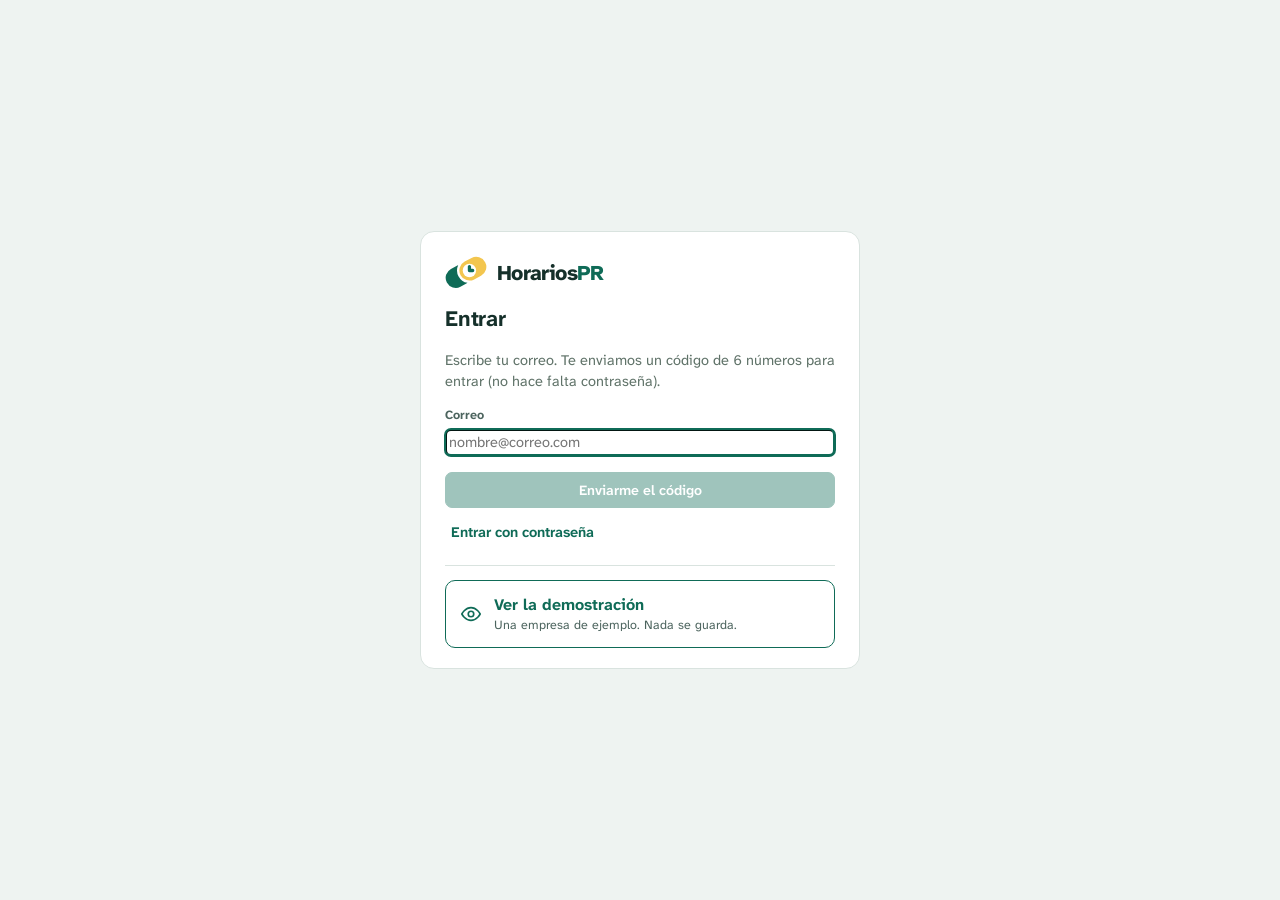
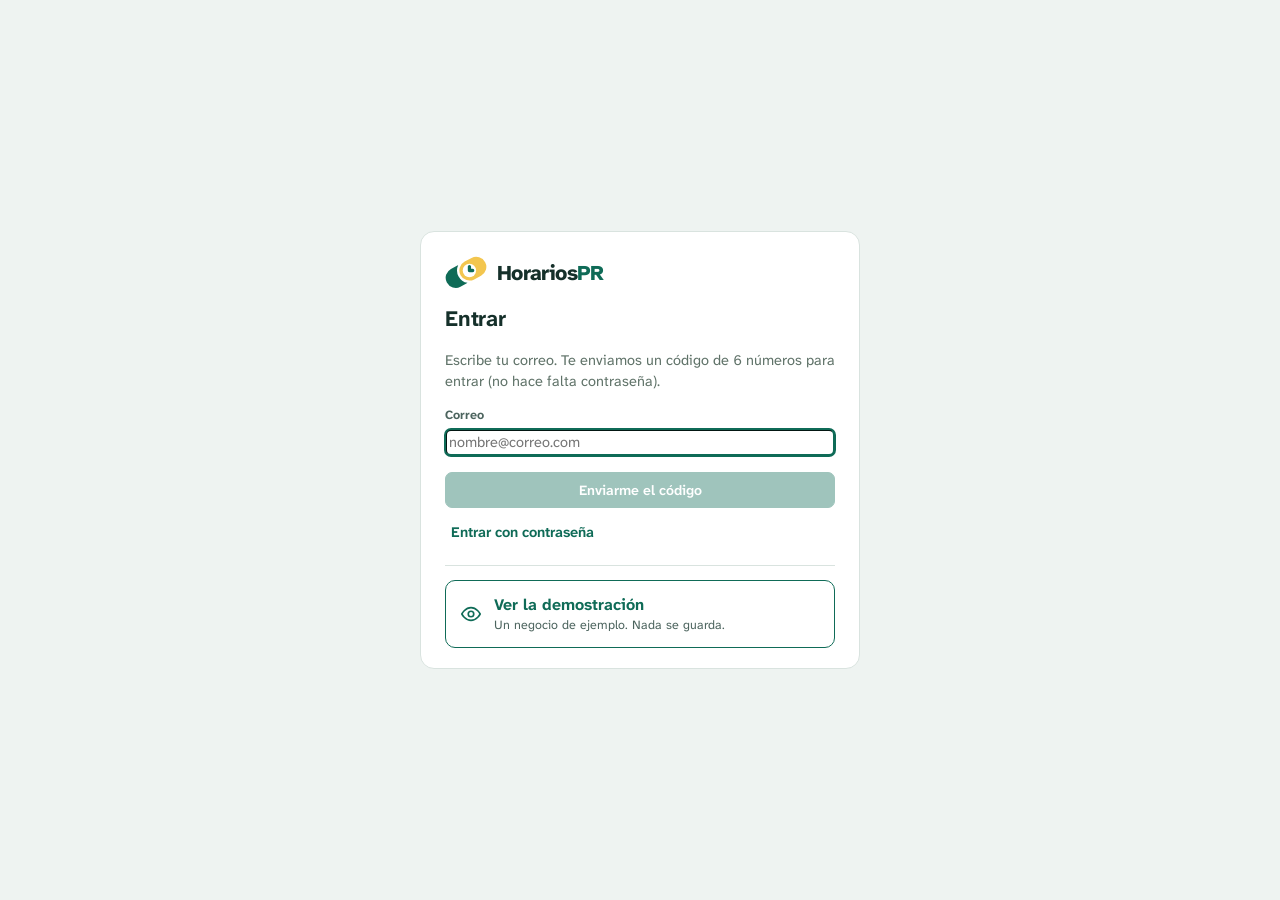
